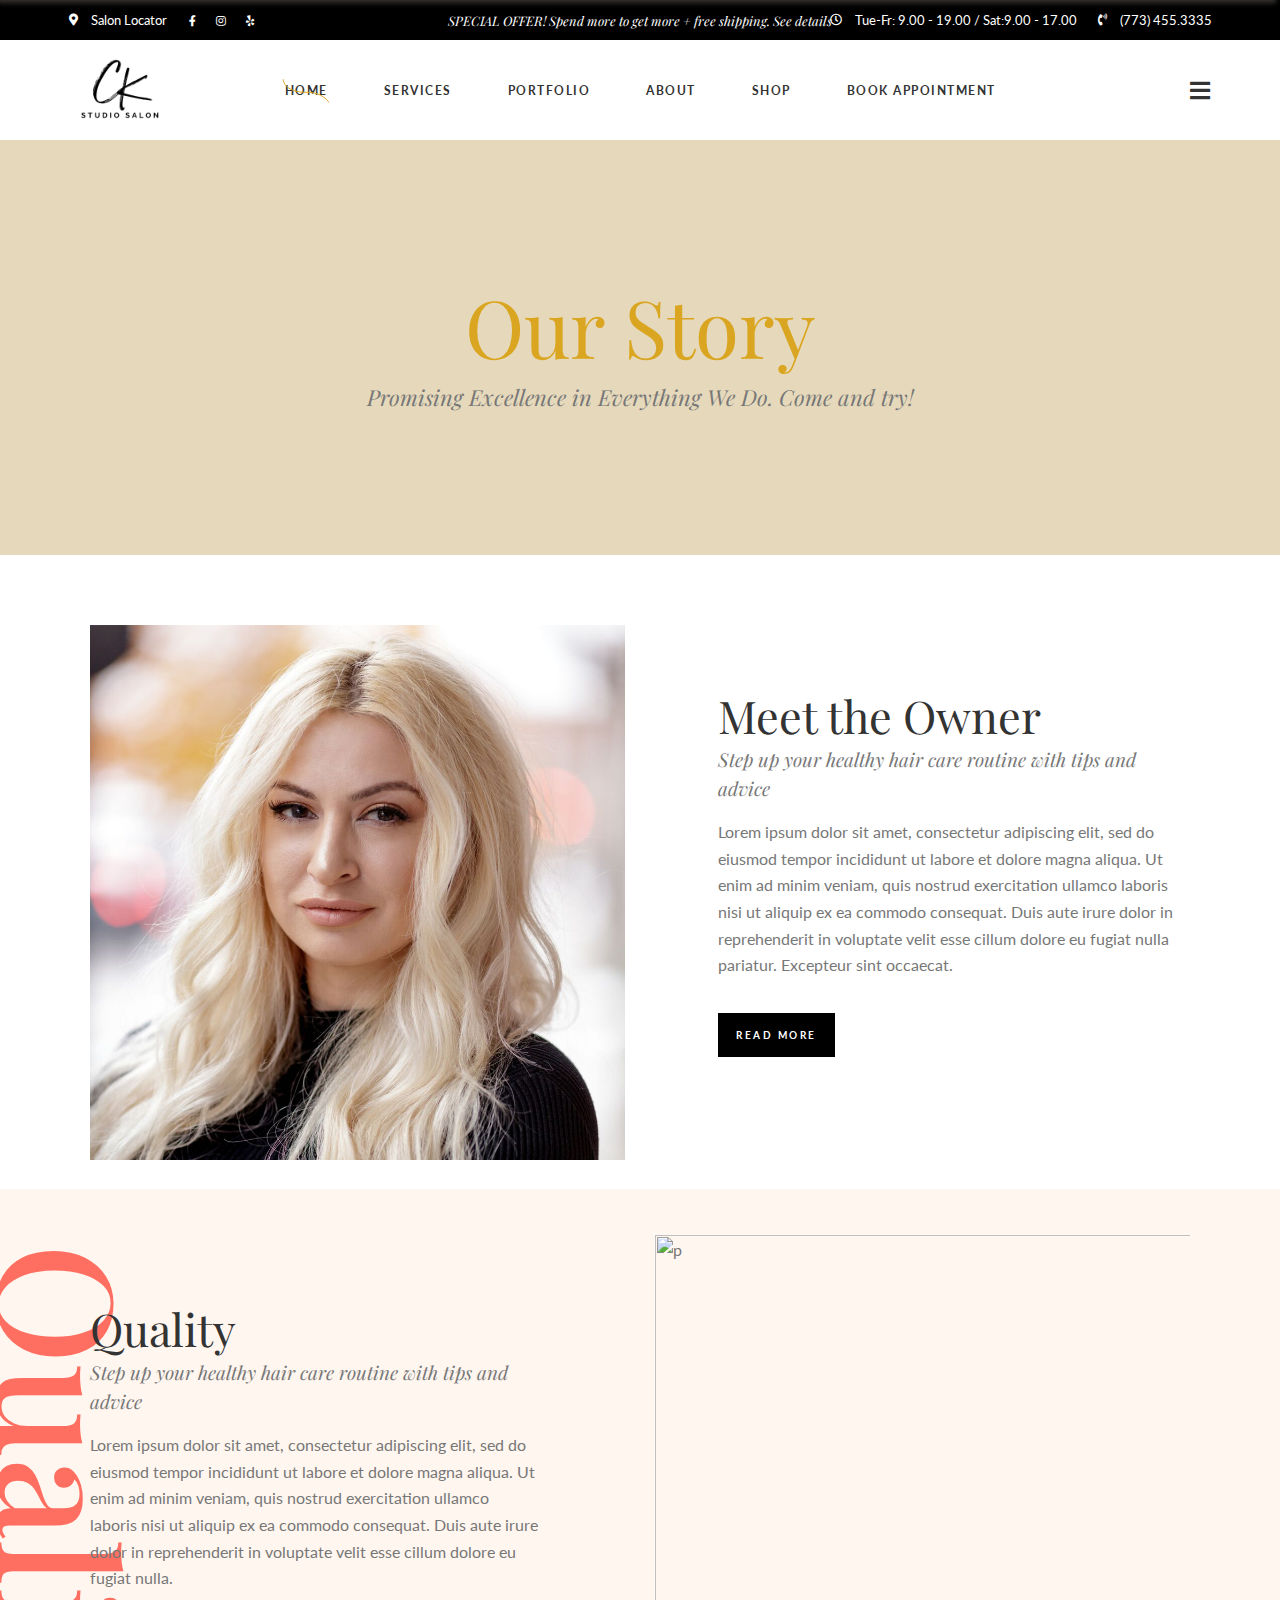
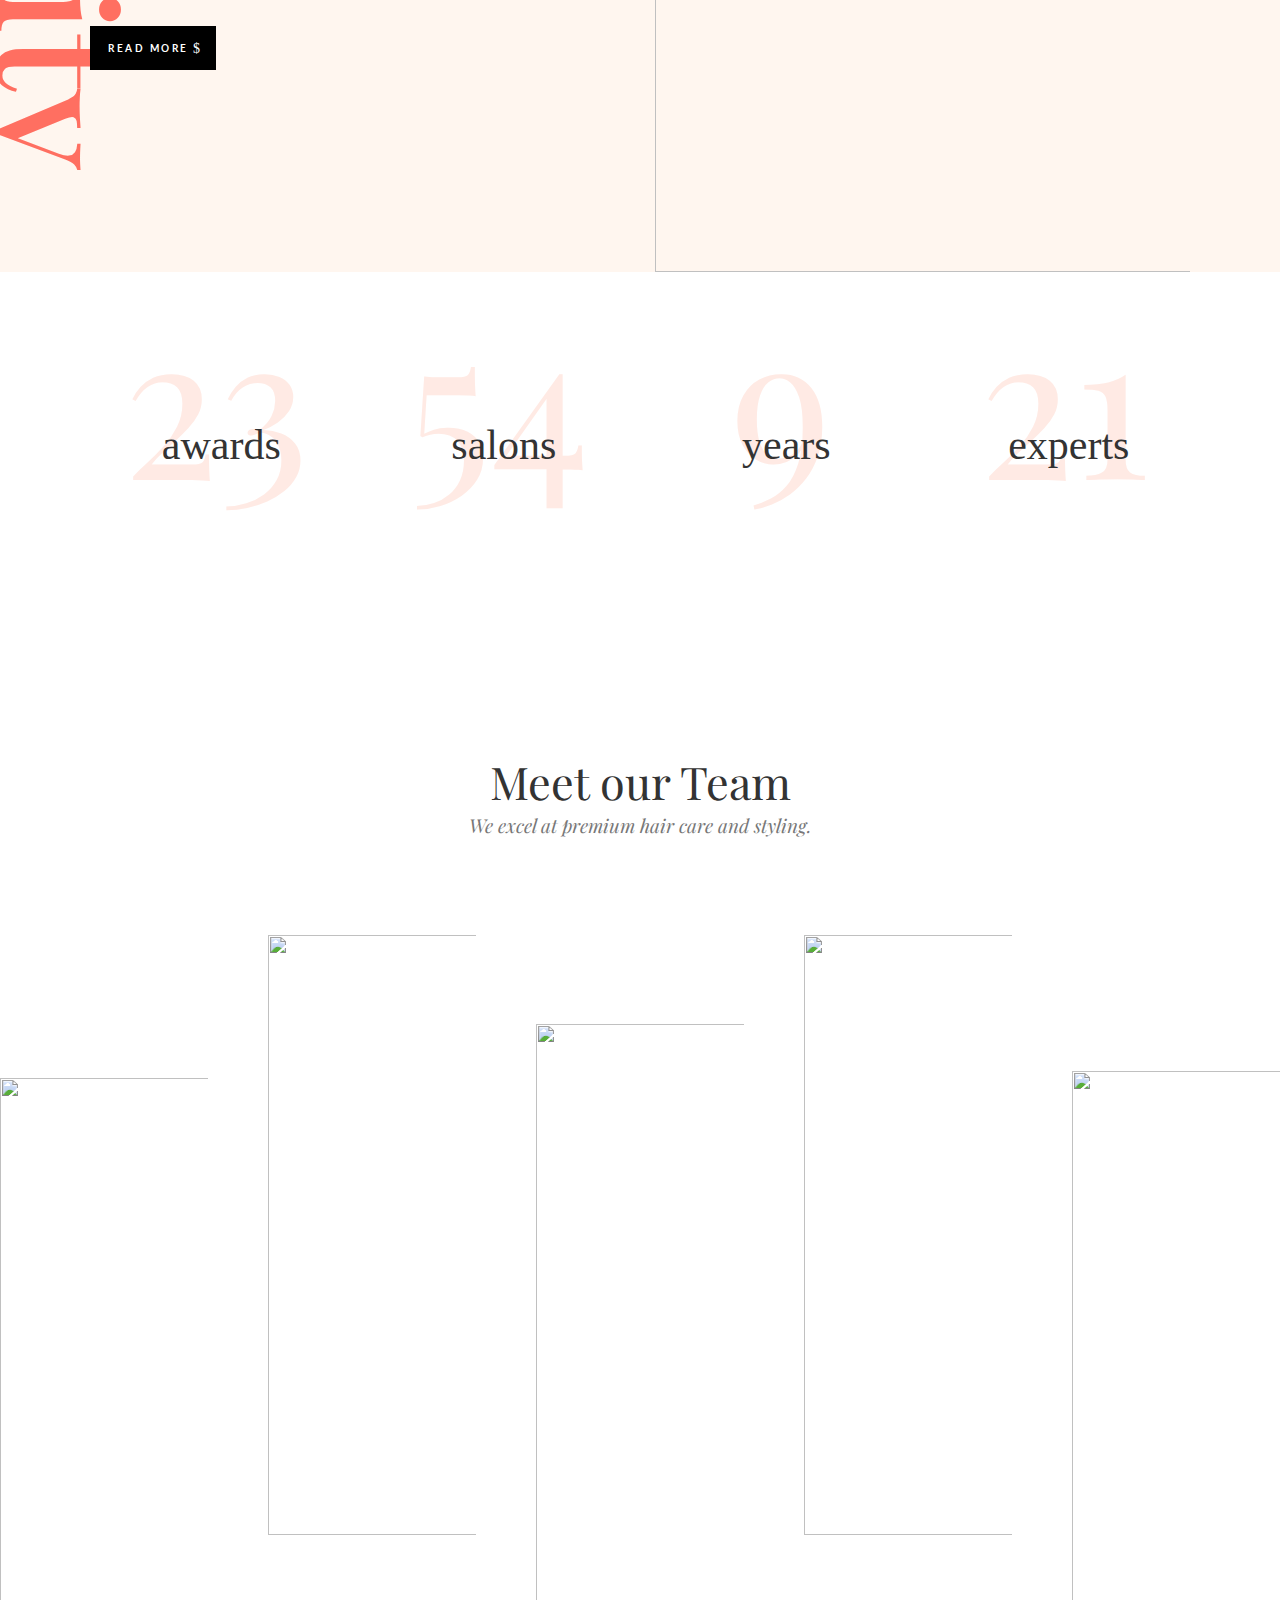
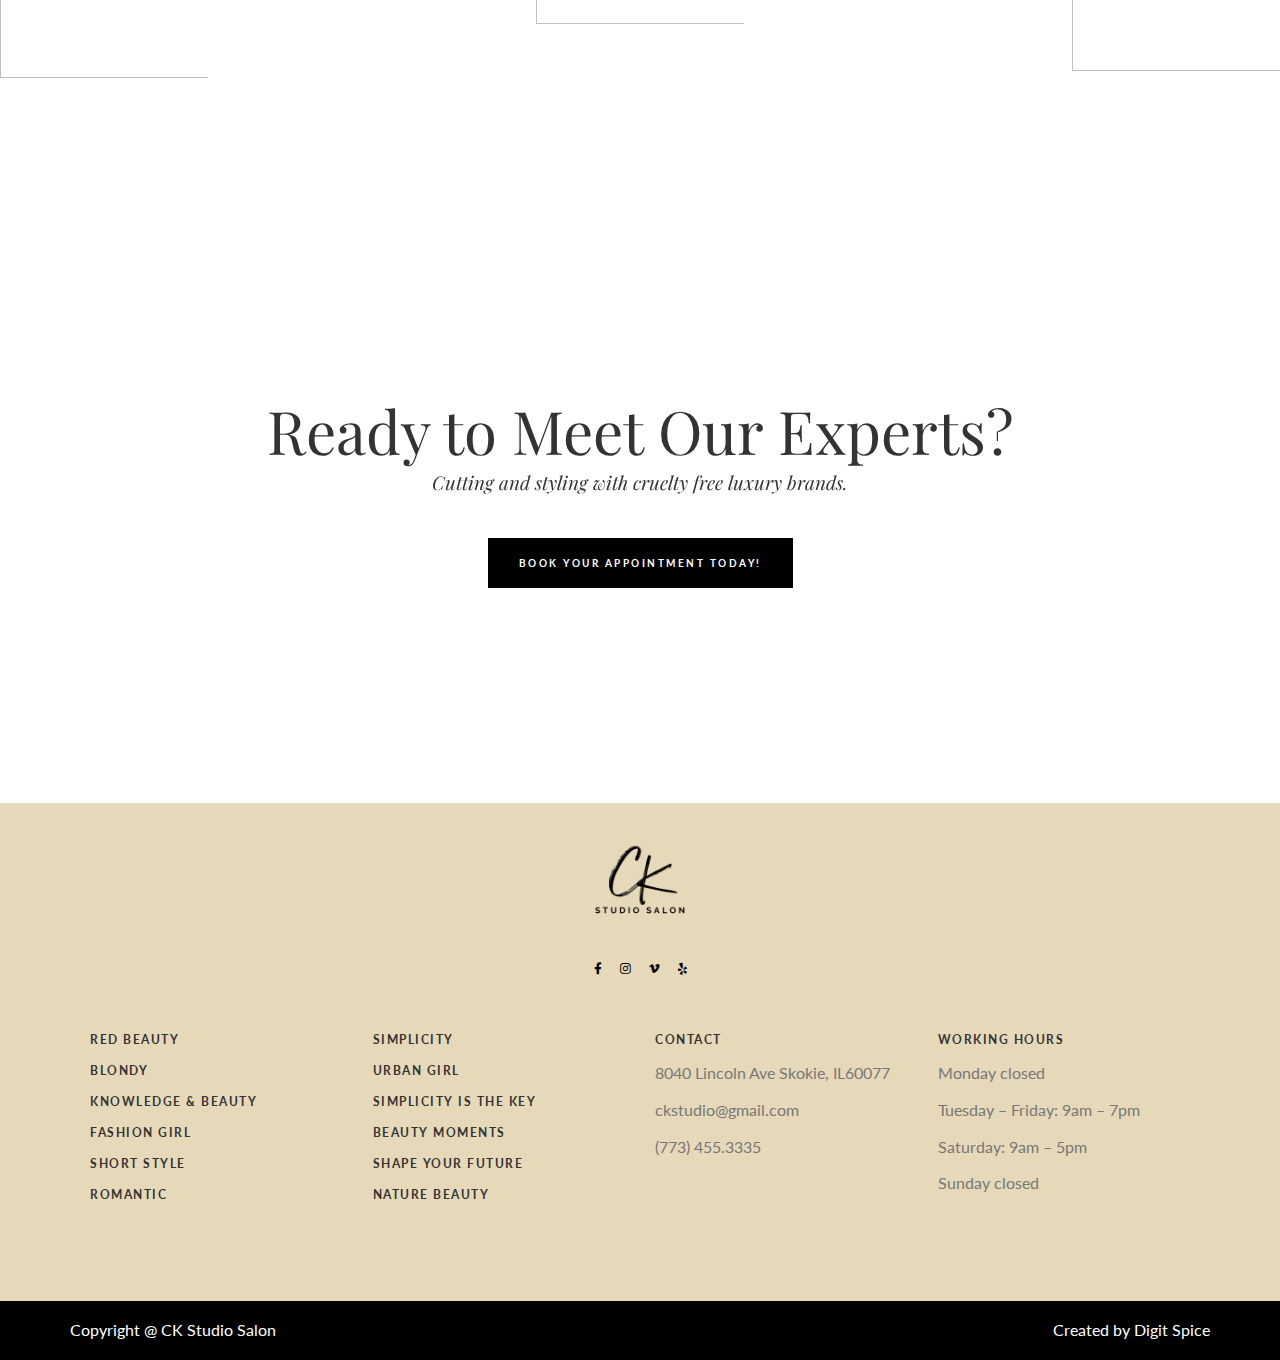
==== about.html @ 3588ad6d "Reviews added" ====
<html lang="en-US" class=" js flexbox flexboxlegacy canvas canvastext no-touch hashchange history draganddrop rgba hsla multiplebgs backgroundsize borderimage borderradius boxshadow textshadow opacity cssanimations csscolumns cssgradients cssreflections csstransforms csstransforms3d csstransitions fontface generatedcontent video audio svg inlinesvg svgclippaths js_active  vc_desktop  vc_transform  vc_transform ">
    <head>
        <meta property="og:url" content="">
        <meta property="og:type" content="article">
        <meta property="og:title" content="Hair Stylist">
        <meta property="og:description" content="Best Hair Salon in Chicago IL">
        <meta property="og:image" content="">
        <meta charset="UTF-8">
        <link rel="profile" href="https://gmpg.org/xfn/11">
        <meta name="viewport" content="width=device-width,initial-scale=1,user-scalable=yes">
        <title>CK Studio Salon</title>
        <style type="text/css" media="screen">#ui-datepicker-div.booked_custom_date_picker table.ui-datepicker-calendar tbody td a.ui-state-active,#ui-datepicker-div.booked_custom_date_picker table.ui-datepicker-calendar tbody td a.ui-state-active:hover,body #booked-profile-page input[type=submit].button-primary:hover,body .booked-list-view button.button:hover, body .booked-list-view input[type=submit].button-primary:hover,body table.booked-calendar input[type=submit].button-primary:hover,body .booked-modal input[type=submit].button-primary:hover,body table.booked-calendar th,body table.booked-calendar thead,body table.booked-calendar thead th,body table.booked-calendar .booked-appt-list .timeslot .timeslot-people button:hover,body #booked-profile-page .booked-profile-header,body #booked-profile-page .booked-tabs li.active a,body #booked-profile-page .booked-tabs li.active a:hover,body #booked-profile-page .appt-block .google-cal-button > a:hover,#ui-datepicker-div.booked_custom_date_picker .ui-datepicker-header{ background:#0073AA !important; }body #booked-profile-page input[type=submit].button-primary:hover,body table.booked-calendar input[type=submit].button-primary:hover,body .booked-list-view button.button:hover, body .booked-list-view input[type=submit].button-primary:hover,body .booked-modal input[type=submit].button-primary:hover,body table.booked-calendar th,body table.booked-calendar .booked-appt-list .timeslot .timeslot-people button:hover,body #booked-profile-page .booked-profile-header,body #booked-profile-page .appt-block .google-cal-button > a:hover{ border-color:#0073AA !important; }body table.booked-calendar tr.days,body table.booked-calendar tr.days th,body .booked-calendarSwitcher.calendar,body #booked-profile-page .booked-tabs,#ui-datepicker-div.booked_custom_date_picker table.ui-datepicker-calendar thead,#ui-datepicker-div.booked_custom_date_picker table.ui-datepicker-calendar thead th{ background:#015e8c !important; }body table.booked-calendar tr.days th,body #booked-profile-page .booked-tabs{ border-color:#015e8c !important; }#ui-datepicker-div.booked_custom_date_picker table.ui-datepicker-calendar tbody td.ui-datepicker-today a,#ui-datepicker-div.booked_custom_date_picker table.ui-datepicker-calendar tbody td.ui-datepicker-today a:hover,body #booked-profile-page input[type=submit].button-primary,body table.booked-calendar input[type=submit].button-primary,body .booked-list-view button.button, body .booked-list-view input[type=submit].button-primary,body .booked-list-view button.button, body .booked-list-view input[type=submit].button-primary,body .booked-modal input[type=submit].button-primary,body table.booked-calendar .booked-appt-list .timeslot .timeslot-people button,body #booked-profile-page .booked-profile-appt-list .appt-block.approved .status-block,body #booked-profile-page .appt-block .google-cal-button > a,body .booked-modal p.booked-title-bar,body table.booked-calendar td:hover .date span,body .booked-list-view a.booked_list_date_picker_trigger.booked-dp-active,body .booked-list-view a.booked_list_date_picker_trigger.booked-dp-active:hover,.booked-ms-modal .booked-book-appt /* Multi-Slot Booking */{ background:#56C477; }body #booked-profile-page input[type=submit].button-primary,body table.booked-calendar input[type=submit].button-primary,body .booked-list-view button.button, body .booked-list-view input[type=submit].button-primary,body .booked-list-view button.button, body .booked-list-view input[type=submit].button-primary,body .booked-modal input[type=submit].button-primary,body #booked-profile-page .appt-block .google-cal-button > a,body table.booked-calendar .booked-appt-list .timeslot .timeslot-people button,body .booked-list-view a.booked_list_date_picker_trigger.booked-dp-active,body .booked-list-view a.booked_list_date_picker_trigger.booked-dp-active:hover{ border-color:#56C477; }body .booked-modal .bm-window p i.fa,body .booked-modal .bm-window a,body .booked-appt-list .booked-public-appointment-title,body .booked-modal .bm-window p.appointment-title,.booked-ms-modal.visible:hover .booked-book-appt{ color:#56C477; }.booked-appt-list .timeslot.has-title .booked-public-appointment-title { color:inherit; }</style><style type="text/css" data-type="vc_shortcodes-custom-css">.vc_custom_1565775804447{padding-top: 108px !important;padding-bottom: 128px !important;}.vc_custom_1565776200757{padding-top: 108px !important;}.vc_custom_1565776392059{padding-top: 20px !important;padding-bottom: 56px !important;}.vc_custom_1566375035101{padding-top: 113px !important;padding-bottom: 63px !important;}.vc_custom_1566379759890{padding-top: 130px !important;padding-bottom: 54px !important;}.vc_custom_1567413744967{padding-top: 128px !important;padding-right: 0px !important;padding-bottom: 125px !important;padding-left: 0px !important;}</style>
        
      
        <link rel="dns-prefetch" href="//export.qodethemes.com">
        <link rel="dns-prefetch" href="//maps.googleapis.com">
        <link rel="dns-prefetch" href="//static.zdassets.com">
        <link rel="dns-prefetch" href="//fonts.googleapis.com">
        <link rel="dns-prefetch" href="//s.w.org">
        
        <script type="text/javascript">
                    window._wpemojiSettings = {"baseUrl":"https:\/\/s.w.org\/images\/core\/emoji\/12.0.0-1\/72x72\/","ext":".png","svgUrl":"https:\/\/s.w.org\/images\/core\/emoji\/12.0.0-1\/svg\/","svgExt":".svg","source":{"concatemoji":"https:\/\/lella.qodeinteractive.com\/wp-includes\/js\/wp-emoji-release.min.js?ver=5.2.6"}};
                    !function(a,b,c){function d(a,b){var c=String.fromCharCode;l.clearRect(0,0,k.width,k.height),l.fillText(c.apply(this,a),0,0);var d=k.toDataURL();l.clearRect(0,0,k.width,k.height),l.fillText(c.apply(this,b),0,0);var e=k.toDataURL();return d===e}function e(a){var b;if(!l||!l.fillText)return!1;switch(l.textBaseline="top",l.font="600 32px Arial",a){case"flag":return!(b=d([55356,56826,55356,56819],[55356,56826,8203,55356,56819]))&&(b=d([55356,57332,56128,56423,56128,56418,56128,56421,56128,56430,56128,56423,56128,56447],[55356,57332,8203,56128,56423,8203,56128,56418,8203,56128,56421,8203,56128,56430,8203,56128,56423,8203,56128,56447]),!b);case"emoji":return b=d([55357,56424,55356,57342,8205,55358,56605,8205,55357,56424,55356,57340],[55357,56424,55356,57342,8203,55358,56605,8203,55357,56424,55356,57340]),!b}return!1}function f(a){var c=b.createElement("script");c.src=a,c.defer=c.type="text/javascript",b.getElementsByTagName("head")[0].appendChild(c)}var g,h,i,j,k=b.createElement("canvas"),l=k.getContext&&k.getContext("2d");for(j=Array("flag","emoji"),c.supports={everything:!0,everythingExceptFlag:!0},i=0;i<j.length;i++)c.supports[j[i]]=e(j[i]),c.supports.everything=c.supports.everything&&c.supports[j[i]],"flag"!==j[i]&&(c.supports.everythingExceptFlag=c.supports.everythingExceptFlag&&c.supports[j[i]]);c.supports.everythingExceptFlag=c.supports.everythingExceptFlag&&!c.supports.flag,c.DOMReady=!1,c.readyCallback=function(){c.DOMReady=!0},c.supports.everything||(h=function(){c.readyCallback()},b.addEventListener?(b.addEventListener("DOMContentLoaded",h,!1),a.addEventListener("load",h,!1)):(a.attachEvent("onload",h),b.attachEvent("onreadystatechange",function(){"complete"===b.readyState&&c.readyCallback()})),g=c.source||{},g.concatemoji?f(g.concatemoji):g.wpemoji&&g.twemoji&&(f(g.twemoji),f(g.wpemoji)))}(window,document,window._wpemojiSettings);
                </script><script src="https://lella.qodeinteractive.com/wp-includes/js/wp-emoji-release.min.js?ver=5.2.6" type="text/javascript" defer=""></script>
        <style type="text/css">
        img.wp-smiley,
        img.emoji {
            display: inline !important;
            border: none !important;
            box-shadow: none !important;
            height: 1em !important;
            width: 1em !important;
            margin: 0 .07em !important;
            vertical-align: -0.1em !important;
            background: none !important;
            padding: 0 !important;
        }
        </style>
        <link rel="stylesheet" href="content/cache/minify/62bb8.css" media="all">
        <link rel="stylesheet" id="rabbit_css-css" href="https://export.qodethemes.com/_toolbar/assets/css/rbt-modules.css?ver=5.2.6" type="text/css" media="all">
        <link rel="stylesheet" href="content/cache/minify/edd85.css" media="all">
        <style id="rs-plugin-settings-inline-css" type="text/css">
        #rs-demo-id {}
        .lella2.tparrows {
          background: transparent 
        }
        
        .lella2.tparrows:hover {
          background: transparent
        }
          
        .lella2.tparrows:before {
          font-family:'LinearIcons-Free';
          color: #fff;
          font-size:40px;
          transition: transform .25s ease-in-out
        }
        
        .lella2.tparrows:hover:before {
          transform: translateX(0)
        }
        
        .lella2.tparrows.tp-leftarrow:before {  
          content:'\e879';
        }
        
        .lella2.tparrows.tp-leftarrow:hover:before {  
          transform: translateX(-3px)
        }
        
        .lella2.tparrows.tp-rightarrow:before {  
          content:'\e87a';
        }
        
        .lella2.tparrows.tp-rightarrow:hover:before {
          transform: translateX(3px)
        }
        .tp-bullet {
          display: inline-block;
          vertical-align: middle;
          padding: 0;
          margin: 0 6px;
          background: transparent;
          border: 0;
          border-radius: 0;
          outline: none;
          -webkit-appearance: none;
        }
        
        .tp-bullet span {
          position: relative;
          display: inline-block;
          vertical-align: middle;
          width: 14px;
          height: 14px;
          border-radius: 3em;
          background-color: transparent;
          border: 1px solid goldenrod;
          box-sizing: border-box;
        
          transition: background-color .2s ease-out, border .2s ease-out;
        }
        
        .tp-bullet span:after {
          content: '';
          display: block;
          width: 2px;
          height: 2px;
          position: absolute;
          top: 50%;
          left: 50%;
          transform: translateX(-50%) translateY(-50%);
          background-color: goldenrod;
        
          transition: background-color .2s ease-out;
        }
        
        .tp-bullet:hover,
        .tp-bullet.selected {
          background-color: transparent;
        }
        
        .tp-bullet:hover span,
        .tp-bullet.selected span {
          background-color: goldenrod;
        }
        
        
        .tp-bullet:hover span:after,
        .tp-bullet.selected span:after {
          background-color: #fff;
        }
        </style>
        <style id="woocommerce-inline-inline-css" type="text/css">
        .woocommerce form .form-row .required { visibility: visible; }
        </style>
        <link rel="stylesheet" href="content/cache/minify/c2b2b.css" media="all">
        <style id="lella-elated-woo-inline-css" type="text/css">
        .page-id-311 .eltdf-top-bar { background-color: rgba(0, 0, 0, 1);}.page-id-311 .eltdf-content .eltdf-content-inner > .eltdf-container > .eltdf-container-inner, .page-id-311 .eltdf-content .eltdf-content-inner > .eltdf-full-width > .eltdf-full-width-inner { padding: 70px 0 0 0;}.page-id-311 .eltdf-content .eltdf-content-inner > .eltdf-container > .eltdf-container-inner, .page-id-311 .eltdf-content .eltdf-content-inner > .eltdf-full-width > .eltdf-full-width-inner { padding: 70px 0 0 0;}.page-id-311 .eltdf-page-header .eltdf-menu-area { height: 100px !important;}
        </style>
        <link rel="stylesheet" href="content/cache/minify/cfd47.css" media="all">
        <link rel="stylesheet" id="lella-elated-google-fonts-css" href="https://fonts.googleapis.com/css?family=Playfair+Display%3A300%2C400%2C400i%2C700%2C700i%7CLato%3A300%2C400%2C400i%2C700%2C700i%7CPT+Sans+Narrow%3A300%2C400%2C400i%2C700%2C700i%7COpen+Sans%3A300%2C400%2C400i%2C700%2C700i&amp;subset=latin-ext&amp;ver=1.0.0" type="text/css" media="all">
        <!--[if lt IE 9]>
        <link rel='stylesheet' id='vc_lte_ie9-css'  href='https://lella.qodeinteractive.com/wp-content/plugins/js_composer/assets/css/vc_lte_ie9.min.css' type='text/css' media='screen' />
        <![endif]-->
        <link rel="stylesheet" href="content/cache/minify/e7b8b.css" media="all">
        <script src="content/cache/minify/2044c.js"></script>
        <script type="text/javascript">
        /* <![CDATA[ */
        var wc_add_to_cart_params = {"ajax_url":"\/wp-admin\/admin-ajax.php","wc_ajax_url":"\/?wc-ajax=%%endpoint%%","i18n_view_cart":"View cart","cart_url":"https:\/\/lella.qodeinteractive.com\/cart\/","is_cart":"","cart_redirect_after_add":"no"};
        /* ]]> */
        </script>
        <script src="content/cache/minify/f1253.js"></script>
        <script type="text/javascript">
        var mejsL10n = {"language":"en","strings":{"mejs.install-flash":"You are using a browser that does not have Flash player enabled or installed. Please turn on your Flash player plugin or download the latest version from https:\/\/get.adobe.com\/flashplayer\/","mejs.fullscreen-off":"Turn off Fullscreen","mejs.fullscreen-on":"Go Fullscreen","mejs.download-video":"Download Video","mejs.fullscreen":"Fullscreen","mejs.time-jump-forward":["Jump forward 1 second","Jump forward %1 seconds"],"mejs.loop":"Toggle Loop","mejs.play":"Play","mejs.pause":"Pause","mejs.close":"Close","mejs.time-slider":"Time Slider","mejs.time-help-text":"Use Left\/Right Arrow keys to advance one second, Up\/Down arrows to advance ten seconds.","mejs.time-skip-back":["Skip back 1 second","Skip back %1 seconds"],"mejs.captions-subtitles":"Captions\/Subtitles","mejs.captions-chapters":"Chapters","mejs.none":"None","mejs.mute-toggle":"Mute Toggle","mejs.volume-help-text":"Use Up\/Down Arrow keys to increase or decrease volume.","mejs.unmute":"Unmute","mejs.mute":"Mute","mejs.volume-slider":"Volume Slider","mejs.video-player":"Video Player","mejs.audio-player":"Audio Player","mejs.ad-skip":"Skip ad","mejs.ad-skip-info":["Skip in 1 second","Skip in %1 seconds"],"mejs.source-chooser":"Source Chooser","mejs.stop":"Stop","mejs.speed-rate":"Speed Rate","mejs.live-broadcast":"Live Broadcast","mejs.afrikaans":"Afrikaans","mejs.albanian":"Albanian","mejs.arabic":"Arabic","mejs.belarusian":"Belarusian","mejs.bulgarian":"Bulgarian","mejs.catalan":"Catalan","mejs.chinese":"Chinese","mejs.chinese-simplified":"Chinese (Simplified)","mejs.chinese-traditional":"Chinese (Traditional)","mejs.croatian":"Croatian","mejs.czech":"Czech","mejs.danish":"Danish","mejs.dutch":"Dutch","mejs.english":"English","mejs.estonian":"Estonian","mejs.filipino":"Filipino","mejs.finnish":"Finnish","mejs.french":"French","mejs.galician":"Galician","mejs.german":"German","mejs.greek":"Greek","mejs.haitian-creole":"Haitian Creole","mejs.hebrew":"Hebrew","mejs.hindi":"Hindi","mejs.hungarian":"Hungarian","mejs.icelandic":"Icelandic","mejs.indonesian":"Indonesian","mejs.irish":"Irish","mejs.italian":"Italian","mejs.japanese":"Japanese","mejs.korean":"Korean","mejs.latvian":"Latvian","mejs.lithuanian":"Lithuanian","mejs.macedonian":"Macedonian","mejs.malay":"Malay","mejs.maltese":"Maltese","mejs.norwegian":"Norwegian","mejs.persian":"Persian","mejs.polish":"Polish","mejs.portuguese":"Portuguese","mejs.romanian":"Romanian","mejs.russian":"Russian","mejs.serbian":"Serbian","mejs.slovak":"Slovak","mejs.slovenian":"Slovenian","mejs.spanish":"Spanish","mejs.swahili":"Swahili","mejs.swedish":"Swedish","mejs.tagalog":"Tagalog","mejs.thai":"Thai","mejs.turkish":"Turkish","mejs.ukrainian":"Ukrainian","mejs.vietnamese":"Vietnamese","mejs.welsh":"Welsh","mejs.yiddish":"Yiddish"}};
        </script>
        <script src="content/cache/minify/864c2.js"></script>
        <script type="text/javascript">
        /* <![CDATA[ */
        var _wpmejsSettings = {"pluginPath":"\/wp-includes\/js\/mediaelement\/","classPrefix":"mejs-","stretching":"responsive"};
        /* ]]> */
        </script>
        <link rel="https://api.w.org/" href="https://lella.qodeinteractive.com/wp-json/">
        
        <link rel="canonical" href="">
        <link rel="shortlink" href="">
        
        
    
        
         <noscript><style>.woocommerce-product-gallery{ opacity: 1 !important; }</style></noscript>
        <meta name="generator" content="">
        <meta name="generator" content="">
        <link rel="icon" href="" sizes="32x32">
        <link rel="icon" href="" sizes="192x192">
        <link rel="apple-touch-icon-precomposed" href="">
        <meta name="msapplication-TileImage" content="">
        <script type="text/javascript">function setREVStartSize(a){try{var b,c=document.getElementById(a.c).parentNode.offsetWidth;if(c=0===c||isNaN(c)?window.innerWidth:c,a.tabw=void 0===a.tabw?0:parseInt(a.tabw),a.thumbw=void 0===a.thumbw?0:parseInt(a.thumbw),a.tabh=void 0===a.tabh?0:parseInt(a.tabh),a.thumbh=void 0===a.thumbh?0:parseInt(a.thumbh),a.tabhide=void 0===a.tabhide?0:parseInt(a.tabhide),a.thumbhide=void 0===a.thumbhide?0:parseInt(a.thumbhide),a.mh=void 0===a.mh||""==a.mh?0:a.mh,"fullscreen"===a.layout||"fullscreen"===a.l)b=Math.max(a.mh,window.innerHeight);else{for(var d in a.gw=Array.isArray(a.gw)?a.gw:[a.gw],a.rl)(void 0===a.gw[d]||0===a.gw[d])&&(a.gw[d]=a.gw[d-1]);for(var d in a.gh=void 0===a.el||""===a.el||Array.isArray(a.el)&&0==a.el.length?a.gh:a.el,a.gh=Array.isArray(a.gh)?a.gh:[a.gh],a.rl)(void 0===a.gh[d]||0===a.gh[d])&&(a.gh[d]=a.gh[d-1]);var e,f=Array(a.rl.length),g=0;for(var d in a.tabw=a.tabhide>=c?0:a.tabw,a.thumbw=a.thumbhide>=c?0:a.thumbw,a.tabh=a.tabhide>=c?0:a.tabh,a.thumbh=a.thumbhide>=c?0:a.thumbh,a.rl)f[d]=a.rl[d]<window.innerWidth?0:a.rl[d];for(var d in e=f[0],f)e>f[d]&&0<f[d]&&(e=f[d],g=d);var h=c>a.gw[g]+a.tabw+a.thumbw?1:(c-(a.tabw+a.thumbw))/a.gw[g];b=a.gh[g]*h+(a.tabh+a.thumbh)}void 0===window.rs_init_css&&(window.rs_init_css=document.head.appendChild(document.createElement("style"))),document.getElementById(a.c).height=b,window.rs_init_css.innerHTML+="#"+a.c+"_wrapper { height: "+b+"px }"}catch(a){console.log("Failure at Presize of Slider:"+a)}};</script>
        <style type="text/css" id="wp-custom-css">
                    .eltdf-side-menu .widget:first-of-type.widget_media_image {
        margin-bottom: 0
        }
        
        .eltdf-side-menu .widget:first-of-type.widget_media_image a, .eltdf-side-menu .widget:first-of-type.widget_media_image img {
        display: inline-block
        }
        
        .error404.eltdf-header-centered .eltdf-page-header .eltdf-logo-area {
        background: #fff6ef;
        }
        
        .eltdf-side-menu .widget:first-of-type.widget_media_image {
        margin-bottom: 0
        }
        
        .eltdf-drop-down .second .inner ul li .widget a {
            width: 250px;
          float: right;
        }		</style>
        <noscript>
            
            
        <style> .wpb_animate_when_almost_visible { opacity: 1; }</style></noscript>
        <style>#rev_slider_8_1_wrapper { height: 500px }</style>
        <style type="text/css"></style>
        <style>.fluidvids {width: 100%; max-width: 100%; position: relative;}.fluidvids-item {position: absolute; top: 0px; left: 0px; width: 100%; height: 100%;}</style><style type="text/css">@media only screen and (min-width: 1400px) and (max-width: 1600px) {.eltdf-eh-item-content.eltdf-eh-custom-8345 { padding: 26.5% 0px 30% 13% !important; } }@media only screen and (min-width: 1025px) and (max-width: 1399px) {.eltdf-eh-item-content.eltdf-eh-custom-8345 { padding: 26.5% 0px 31% 5% !important; } }@media only screen and (min-width: 769px) and (max-width: 1024px) {.eltdf-eh-item-content.eltdf-eh-custom-8345 { padding: 19% 35% 11% 0% !important; } }@media only screen and (min-width: 681px) and (max-width: 768px) {.eltdf-eh-item-content.eltdf-eh-custom-8345 { padding: 24% 0px 14% 0 !important; } }@media only screen and (max-width: 680px) {.eltdf-eh-item-content.eltdf-eh-custom-8345 { padding: 37% 0px 23% 0% !important; } }</style><style type="text/css">@media only screen and (min-width: 769px) and (max-width: 1024px) {.eltdf-eh-item-content.eltdf-eh-custom-7885 { padding: 46px 0 40px !important; } }@media only screen and (min-width: 681px) and (max-width: 768px) {.eltdf-eh-item-content.eltdf-eh-custom-7885 { padding: 46px 0 40px !important; } }@media only screen and (max-width: 680px) {.eltdf-eh-item-content.eltdf-eh-custom-7885 { padding: 0px 0 60px !important; } }</style><style type="text/css">@media only screen and (min-width: 1025px) and (max-width: 1399px) {.eltdf-eh-item-content.eltdf-eh-custom-2951 { padding: 27px 0 0 0 !important; } }@media only screen and (min-width: 769px) and (max-width: 1024px) {.eltdf-eh-item-content.eltdf-eh-custom-2951 { padding: 23px 0 18px 0 !important; } }</style>
  
        <link href="includes/css/all.css" rel="stylesheet">
    
    </head>
        
        
        <body class="page-template page-template-full-width page-template-full-width-php page page-id-311 theme-lella lella-core-1.0 woocommerce-js lella-ver-1.0 eltdf-grid-1300 eltdf-wide-dropdown-menu-content-in-grid eltdf-sticky-header-on-scroll-down-up eltdf-dropdown-animate-height eltdf-header-standard eltdf-menu-area-shadow-disable eltdf-menu-area-in-grid-shadow-disable eltdf-menu-area-border-disable eltdf-menu-area-in-grid-border-disable eltdf-logo-area-border-disable eltdf-logo-area-in-grid-border-disable eltdf-side-menu-slide-from-right eltdf-woocommerce-columns-3 eltdf-woo-normal-space eltdf-woo-pl-info-below-image eltdf-woo-single-thumb-on-left-side eltdf-woo-single-has-pretty-photo eltdf-default-mobile-header eltdf-sticky-up-mobile-header eltdf-header-top-enabled wpb-js-composer js-comp-ver-6.0.5 vc_responsive eltdf-chrome" itemscope="" itemtype="https://schema.org/WebPage">
        <div class="eltdf-wrapper"><div class="eltdf-cover"></div>
        <div class="eltdf-wrapper-inner">
        <div class="eltdf-top-bar">
        <div class="eltdf-vertical-align-containers">
        <div class="eltdf-position-left"><div class="eltdf-position-left-inner">
        <a class="eltdf-icon-widget-holder" href="https://goo.gl/maps/i4n4ASynqQd7CcZb6" target="_blank" style="margin: 0 5px 0 5px">
        <!-- <span class="eltdf-icon-element icon_pin_alt" style="font-size: 14px">
        
                
        </span>  -->
       
        <i class="fas fa-map-marker-alt"></i>

        <span class="eltdf-icon-text " style="font-size: 13px">Salon Locator</span> </a>
        <div class="widget eltdf-social-icons-group-widget text-align-left"> 
        <a class="eltdf-social-icon-widget-holder eltdf-icon-has-hover" data-hover-color="goldenrod" style="color: #ffffff;;font-size: 11px;margin: 0 0px 0 17px;" href="https://www.facebook.com/QodeInteractive/" target="_blank">
            <i class="fab fa-facebook-f"></i>
    
    
    
    </a>
        <!-- <a class="eltdf-social-icon-widget-holder eltdf-icon-has-hover" data-hover-color="#ff6f61" style="color: #ffffff;;font-size: 11px;margin: 0 0px 0 17px;" href="https://twitter.com/QodeInteractive" target="_blank">
        <span class="eltdf-social-icon-widget social_twitter"></span> 
    </a> -->
        <a class="eltdf-social-icon-widget-holder eltdf-icon-has-hover" data-hover-color="goldenrod" style="color: #ffffff;;font-size: 11px;margin: 0 0px 0 17px;" href="https://www.instagram.com/qodeinteractive/" target="_blank">
        <!-- <span class="eltdf-social-icon-widget social_instagram"></span> -->
        <i class="fab fa-instagram"></i>
    </a>
        <a class="eltdf-social-icon-widget-holder eltdf-icon-has-hover" data-hover-color="goldenrod" style="color: #ffffff;;font-size: 11px;margin: 0 0px 0 17px;" href="https://www.pinterest.com/qodeinteractive/" target="_blank">
            <i class="fab fa-yelp"></i>
    
    </a>
        </div> </div>
        </div>
        <div class="eltdf-position-center"><div class="eltdf-position-center-inner">
        <div id="text-7" class="widget widget_text eltdf-top-bar-widget"> <div class="textwidget"><p><em><span style="font-family: Playfair Display; font-size: 13px; font-weight: 400; line-height: 22px; color: #ffffff;">SPECIAL OFFER! Spend more to get more + free shipping. <a href="https://lella.elated-themes.com/shop/">See details</a></span></em></p>
        </div>
        </div> </div>
        </div>
        <div class="eltdf-position-right"><div class="eltdf-position-right-inner">
        <a class="eltdf-icon-widget-holder" href="#" target="_self" style="margin: 0 11px 0 0px">
                <i class="far fa-clock"></i>
        
        
        
        <span class="eltdf-icon-text " style="font-size: 13px">Tue-Fr: 9.00 - 19.00 / Sat:9.00 - 17.00 </span> </a>
        <a class="eltdf-icon-widget-holder" href="tel:%(773) 455.3335

        " target="_self" style="margin: 0 4px 0 10px">
                <i class="fas fa-phone-volume"></i>
        
        
        <span class="eltdf-icon-text " style="font-size: 13px">(773) 455.3335

            </span> </a>
        </div>
        </div>
        </div>
        </div>
        <header class="eltdf-page-header">
        <div class="eltdf-menu-area eltdf-menu-center">
        <div class="eltdf-vertical-align-containers">
        <div class="eltdf-position-left"><div class="eltdf-position-left-inner">
        <div class="eltdf-logo-wrapper">
        <a itemprop="url" href="index.html" style="height: 100px;">
        <img itemprop="image" class="eltdf-normal-logo" src="content/images/logo.png" width="232" height="60" alt="logo">
        <img itemprop="image" class="eltdf-dark-logo" src="content/images/logo.png" width="232" height="60" alt="dark logo"> <img itemprop="image" class="eltdf-light-logo" src="https://lella.qodeinteractive.com/wp-content/uploads/2019/08/logo-main-img-3.png" width="232" height="60" alt="light logo"> </a>
        </div>
        </div>
        </div>
        <div class="eltdf-position-center"><div class="eltdf-position-center-inner">
        <nav class="eltdf-main-menu eltdf-drop-down eltdf-default-nav">
        <ul id="menu-main-menu" class="clearfix"><li id="nav-menu-item-10" class="menu-item menu-item-type-custom menu-item-object-custom current-menu-ancestor current-menu-parent menu-item-has-children eltdf-active-item has_sub narrow"><a href="" class=" current ">
            <span class="item_outer"><span class="item_text">HOME</span>
        <svg xmlns="http://www.w3.org/2000/svg" xmlns:xlink="http://www.w3.org/1999/xlink" x="0px" y="0px" width="47px" height="24px" viewBox="0 0 47 24" enable-background="new 0 0 47 24" xml:space="preserve">
        <path fill="none" stroke="currentColor" stroke-linejoin="round" stroke-miterlimit="10" d="M0.63,0.002c0,0-0.023,13.594,23.975,13.329
                                    c15.565-0.173,21.711,9.982,22.019,10.292"></path>
        </svg><i class="eltdf-menu-arrow fa fa-angle-down"></i></span></a>
   
        </li>
        <li id="nav-menu-item-11" class="menu-item menu-item-type-custom menu-item-object-custom menu-item-has-children  has_sub narrow"><a href="services.html" class=""><span class="item_outer"><span class="item_text">SERVICES</span>
        <svg xmlns="http://www.w3.org/2000/svg" xmlns:xlink="http://www.w3.org/1999/xlink" x="0px" y="0px" width="47px" height="24px" viewBox="0 0 47 24" enable-background="new 0 0 47 24" xml:space="preserve">
        <path fill="none" stroke="currentColor" stroke-linejoin="round" stroke-miterlimit="10" d="M0.63,0.002c0,0-0.023,13.594,23.975,13.329
                                    c15.565-0.173,21.711,9.982,22.019,10.292"></path>
        </svg><i class="eltdf-menu-arrow fa fa-angle-down"></i></span></a>
        <div class="second" style="height: 0px;"><div class="inner"><ul>
        <li id="nav-menu-item-1247" class="menu-item menu-item-type-post_type menu-item-object-page "><a href="https://lella.qodeinteractive.com/about-me/" class=""><span class="item_outer"><span class="item_text">Balayage</span></span></a></li>
        <li id="nav-menu-item-1269" class="menu-item menu-item-type-post_type menu-item-object-page "><a href="https://lella.qodeinteractive.com/booking/" class=""><span class="item_outer"><span class="item_text">Highlights</span></span></a></li>
        <li id="nav-menu-item-1404" class="menu-item menu-item-type-post_type menu-item-object-page "><a href="https://lella.qodeinteractive.com/contact-us/" class=""><span class="item_outer"><span class="item_text">Haircuts</span></span></a></li>
        <li id="nav-menu-item-1300" class="menu-item menu-item-type-post_type menu-item-object-page "><a href="https://lella.qodeinteractive.com/our-process/" class=""><span class="item_outer"><span class="item_text">Root Touch Up</span></span></a></li>
        <li id="nav-menu-item-1274" class="menu-item menu-item-type-post_type menu-item-object-page "><a href="https://lella.qodeinteractive.com/our-story/" class=""><span class="item_outer"><span class="item_text">Hair Extensions</span></span></a></li>

        </ul></div></div>
        </li>
        <li id="nav-menu-item-12" class="menu-item menu-item-type-custom menu-item-object-custom menu-item-has-children  has_sub narrow"><a href="portfolio.html" class=""><span class="item_outer"><span class="item_text">PORTFOLIO</span>
        <svg xmlns="http://www.w3.org/2000/svg" xmlns:xlink="http://www.w3.org/1999/xlink" x="0px" y="0px" width="47px" height="24px" viewBox="0 0 47 24" enable-background="new 0 0 47 24" xml:space="preserve">
        <path fill="none" stroke="currentColor" stroke-linejoin="round" stroke-miterlimit="10" d="M0.63,0.002c0,0-0.023,13.594,23.975,13.329
                                    c15.565-0.173,21.711,9.982,22.019,10.292"></path>
        </svg><i class="eltdf-menu-arrow fa fa-angle-down"></i></span></a>
 
        </li>
        <li id="nav-menu-item-13" class="menu-item menu-item-type-custom menu-item-object-custom menu-item-has-children  has_sub narrow"><a href="" class=""><span class="item_outer"><span class="item_text">ABOUT</span>
        <svg xmlns="http://www.w3.org/2000/svg" xmlns:xlink="http://www.w3.org/1999/xlink" x="0px" y="0px" width="47px" height="24px" viewBox="0 0 47 24" enable-background="new 0 0 47 24" xml:space="preserve">
        <path fill="none" stroke="currentColor" stroke-linejoin="round" stroke-miterlimit="10" d="M0.63,0.002c0,0-0.023,13.594,23.975,13.329
                                    c15.565-0.173,21.711,9.982,22.019,10.292"></path>
        </svg><i class="eltdf-menu-arrow fa fa-angle-down"></i></span></a>

        </li>
        <li id="nav-menu-item-14" class="menu-item menu-item-type-custom menu-item-object-custom menu-item-has-children  has_sub wide"><a href="" class=" no_link" onclick="JavaScript: return false;"><span class="item_outer"><span class="item_text">SHOP</span>
        <svg xmlns="http://www.w3.org/2000/svg" xmlns:xlink="http://www.w3.org/1999/xlink" x="0px" y="0px" width="47px" height="24px" viewBox="0 0 47 24" enable-background="new 0 0 47 24" xml:space="preserve">
        <path fill="none" stroke="currentColor" stroke-linejoin="round" stroke-miterlimit="10" d="M0.63,0.002c0,0-0.023,13.594,23.975,13.329
                                    c15.565-0.173,21.711,9.982,22.019,10.292"></path>
        </svg><i class="eltdf-menu-arrow fa fa-angle-down"></i></span></a>

        </li>
        <li id="nav-menu-item-1821" class="menu-item menu-item-type-custom menu-item-object-custom menu-item-has-children  has_sub narrow"><a href="" class=""><span class="item_outer"><span class="item_text">BOOK APPOINTMENT</span>
        <svg xmlns="http://www.w3.org/2000/svg" xmlns:xlink="http://www.w3.org/1999/xlink" x="0px" y="0px" width="47px" height="24px" viewBox="0 0 47 24" enable-background="new 0 0 47 24" xml:space="preserve">
        <path fill="none" stroke="currentColor" stroke-linejoin="round" stroke-miterlimit="10" d="M0.63,0.002c0,0-0.023,13.594,23.975,13.329
                                    c15.565-0.173,21.711,9.982,22.019,10.292"></path>
        </svg><i class="eltdf-menu-arrow fa fa-angle-down"></i></span></a>

        </li>
        </ul> </nav>
        </div>
        </div>
        <div class="eltdf-position-right"><div class="eltdf-position-right-inner">
        <!-- <div class="eltdf-search-opener eltdf-icon-has-hover eltdf-search-opener-icon-pack">
        <div class="eltdf-search-opener-holder">
        <form class="eltdf-form-holder-outer" action="https://lella.qodeinteractive.com/" method="get">
        <div class="eltdf-form-holder">
        <input type="text" placeholder="Search" name="s" class="eltdf_search_field" autocomplete="off" required="">
        <button class="eltdf-search-button" type="submit"><span aria-hidden="true" class="eltdf-icon-font-elegant icon_search "></span></button>
        </div>
        </form>
        <a class="eltdf-search-open-button" href="javascript:void(0)">
        <span class="eltdf-search-opener-wrapper">
        <span aria-hidden="true" class="eltdf-icon-font-elegant icon_search "></span> </span>
        </a>
        </div>
        </div> -->
   
        <a class="eltdf-side-menu-button-opener eltdf-icon-has-hover eltdf-side-menu-button-opener-icon-pack" href="javascript:void(0)">
        <span class="eltdf-side-menu-icon">
        <!-- <span aria-hidden="true" class="eltdf-icon-font-elegant icon_menu "></span> -->
        <i class="fas fa-bars"></i>
    
    </span>
        </a>
        </div>
        </div>
        </div>
        </div>
        <div class="eltdf-sticky-header">
        <div class="eltdf-sticky-holder eltdf-menu-center">
        <div class="eltdf-vertical-align-containers">
        <div class="eltdf-position-left"><div class="eltdf-position-left-inner">
        <div class="eltdf-logo-wrapper">
        <a itemprop="url" href="index.html" style="height: 100px;">
        <img itemprop="image" class="eltdf-normal-logo" src="content/images/logo.png" width="232" height="60" alt="logo">
        <img itemprop="image" class="eltdf-dark-logo" src="content/images/logo.png" width="232" height="60" alt="dark logo"> 
        <img itemprop="image" class="eltdf-light-logo" src="content/images/logo.png" width="232" height="60" alt="light logo"> </a>
        </div>
        </div>
        </div>
        <div class="eltdf-position-right"><div class="eltdf-position-right-inner">
        <nav class="eltdf-main-menu eltdf-drop-down eltdf-sticky-nav">
        <ul id="menu-main-menu-1" class="clearfix">
        <li id="sticky-nav-menu-item-10" class="menu-item menu-item-type-custom menu-item-object-custom current-menu-ancestor current-menu-parent menu-item-has-children eltdf-active-item has_sub narrow"><a href="index.html" class=" current "><span class="item_outer"><span class="item_text">HOME</span><span class="plus"></span>
        <svg xmlns="http://www.w3.org/2000/svg" xmlns:xlink="http://www.w3.org/1999/xlink" x="0px" y="0px" width="47px" height="24px" viewBox="0 0 47 24" enable-background="new 0 0 47 24" xml:space="preserve">
        <path fill="none" stroke="currentColor" stroke-linejoin="round" stroke-miterlimit="10" d="M0.63,0.002c0,0-0.023,13.594,23.975,13.329
                                    c15.565-0.173,21.711,9.982,22.019,10.292"></path>
        </svg><i class="eltdf-menu-arrow fa fa-angle-down"></i></span></a>
   
        </li>
        <li id="sticky-nav-menu-item-11" class="menu-item menu-item-type-custom menu-item-object-custom menu-item-has-children  has_sub narrow"><a href="services.html" class=""><span class="item_outer"><span class="item_text">SERVICES</span><span class="plus"></span>
            <svg xmlns="http://www.w3.org/2000/svg" xmlns:xlink="http://www.w3.org/1999/xlink" x="0px" y="0px" width="47px" height="24px" viewBox="0 0 47 24" enable-background="new 0 0 47 24" xml:space="preserve">
            <path fill="none" stroke="currentColor" stroke-linejoin="round" stroke-miterlimit="10" d="M0.63,0.002c0,0-0.023,13.594,23.975,13.329
                                        c15.565-0.173,21.711,9.982,22.019,10.292"></path>
            </svg><i class="eltdf-menu-arrow fa fa-angle-down"></i></span></a>
            <div class="second" style="height: 0px; visibility: hidden; opacity: 0; overflow: hidden;"><div class="inner"><ul>
            <li id="sticky-nav-menu-item-1247" class="menu-item menu-item-type-post_type menu-item-object-page "><a href="https://lella.qodeinteractive.com/about-me/" class=""><span class="item_outer"><span class="item_text">About Me</span><span class="plus"></span></span></a></li>
            <li id="sticky-nav-menu-item-1269" class="menu-item menu-item-type-post_type menu-item-object-page "><a href="https://lella.qodeinteractive.com/booking/" class=""><span class="item_outer"><span class="item_text">Booking</span><span class="plus"></span></span></a></li>
            <li id="sticky-nav-menu-item-1404" class="menu-item menu-item-type-post_type menu-item-object-page "><a href="https://lella.qodeinteractive.com/contact-us/" class=""><span class="item_outer"><span class="item_text">Contact Us</span><span class="plus"></span></span></a></li>
            <li id="sticky-nav-menu-item-1300" class="menu-item menu-item-type-post_type menu-item-object-page "><a href="https://lella.qodeinteractive.com/our-process/" class=""><span class="item_outer"><span class="item_text">Our Process</span><span class="plus"></span></span></a></li>
            <li id="sticky-nav-menu-item-1274" class="menu-item menu-item-type-post_type menu-item-object-page "><a href="https://lella.qodeinteractive.com/our-story/" class=""><span class="item_outer"><span class="item_text">Our Story</span><span class="plus"></span></span></a></li>
            <li id="sticky-nav-menu-item-1265" class="menu-item menu-item-type-post_type menu-item-object-page "><a href="https://lella.qodeinteractive.com/our-prices/" class=""><span class="item_outer"><span class="item_text">Our Prices</span><span class="plus"></span></span></a></li>
            <li id="sticky-nav-menu-item-1252" class="menu-item menu-item-type-post_type menu-item-object-page "><a href="https://lella.qodeinteractive.com/our-team/" class=""><span class="item_outer"><span class="item_text">Our Team</span><span class="plus"></span></span></a></li>
            </ul></div></div>
            </li>
        <li id="sticky-nav-menu-item-12" class="menu-item menu-item-type-custom menu-item-object-custom menu-item-has-children  has_sub narrow"><a href="portfolio.html" class=""><span class="item_outer"><span class="item_text">PORTFOLIO</span><span class="plus"></span>
        <svg xmlns="http://www.w3.org/2000/svg" xmlns:xlink="http://www.w3.org/1999/xlink" x="0px" y="0px" width="47px" height="24px" viewBox="0 0 47 24" enable-background="new 0 0 47 24" xml:space="preserve">
        <path fill="none" stroke="currentColor" stroke-linejoin="round" stroke-miterlimit="10" d="M0.63,0.002c0,0-0.023,13.594,23.975,13.329
                                    c15.565-0.173,21.711,9.982,22.019,10.292"></path>
        </svg><i class="eltdf-menu-arrow fa fa-angle-down"></i></span></a>

        </li>
        <li id="sticky-nav-menu-item-13" class="menu-item menu-item-type-custom menu-item-object-custom menu-item-has-children  has_sub narrow"><a href="" class=""><span class="item_outer"><span class="item_text">ABOUT</span><span class="plus"></span>
        <svg xmlns="http://www.w3.org/2000/svg" xmlns:xlink="http://www.w3.org/1999/xlink" x="0px" y="0px" width="47px" height="24px" viewBox="0 0 47 24" enable-background="new 0 0 47 24" xml:space="preserve">
        <path fill="none" stroke="currentColor" stroke-linejoin="round" stroke-miterlimit="10" d="M0.63,0.002c0,0-0.023,13.594,23.975,13.329
                                    c15.565-0.173,21.711,9.982,22.019,10.292"></path>
        </svg><i class="eltdf-menu-arrow fa fa-angle-down"></i></span></a>
 
        </li>
        <li id="sticky-nav-menu-item-14" class="menu-item menu-item-type-custom menu-item-object-custom menu-item-has-children  has_sub wide"><a href="" class=" no_link" onclick="JavaScript: return false;"><span class="item_outer"><span class="item_text">SHOP</span><span class="plus"></span>
        <svg xmlns="http://www.w3.org/2000/svg" xmlns:xlink="http://www.w3.org/1999/xlink" x="0px" y="0px" width="47px" height="24px" viewBox="0 0 47 24" enable-background="new 0 0 47 24" xml:space="preserve">
        <path fill="none" stroke="currentColor" stroke-linejoin="round" stroke-miterlimit="10" d="M0.63,0.002c0,0-0.023,13.594,23.975,13.329
                                    c15.565-0.173,21.711,9.982,22.019,10.292"></path>
        </svg><i class="eltdf-menu-arrow fa fa-angle-down"></i></span></a>

        </li>
        <li id="sticky-nav-menu-item-1821" class="menu-item menu-item-type-custom menu-item-object-custom menu-item-has-children  has_sub narrow"><a href="" class=""><span class="item_outer"><span class="item_text">BOOK APPOINTMENT</span><span class="plus"></span>
        <svg xmlns="http://www.w3.org/2000/svg" xmlns:xlink="http://www.w3.org/1999/xlink" x="0px" y="0px" width="47px" height="24px" viewBox="0 0 47 24" enable-background="new 0 0 47 24" xml:space="preserve">
        <path fill="none" stroke="currentColor" stroke-linejoin="round" stroke-miterlimit="10" d="M0.63,0.002c0,0-0.023,13.594,23.975,13.329
                                    c15.565-0.173,21.711,9.982,22.019,10.292"></path>
        </svg><i class="eltdf-menu-arrow fa fa-angle-down"></i></span></a>

        </li>
        </ul></nav>
        </div>
        </div>
        </div>
        </div>
        </div>
        </header>
        <header class="eltdf-mobile-header" style="margin-bottom: 0px;">
        <div class="eltdf-mobile-header-inner">
        <div class="eltdf-mobile-header-holder">
        <div class="eltdf-grid">
        <div class="eltdf-vertical-align-containers">
        <div class="eltdf-position-left"><div class="eltdf-position-left-inner">
        <div class="eltdf-mobile-logo-wrapper">
        <a itemprop="url" href="index.html" style="height: 57px">
        <img itemprop="image" src="content/images/logo.png" width="148" height="34" alt="Mobile Logo">
        </a>
        </div>
        </div>
        </div>
        <div class="eltdf-position-right"><div class="eltdf-position-right-inner">
        <div class="eltdf-mobile-menu-opener eltdf-mobile-menu-opener-svg-path">
        <a href="javascript:void(0)">
        <span class="eltdf-mobile-menu-opener-icon">
        <svg xmlns="http://www.w3.org/2000/svg" xmlns:xlink="http://www.w3.org/1999/xlink" x="0px" y="0px" width="40px" height="60px" viewBox="0 0 51 51" enable-background="new 0 0 51 51" xml:space="preserve">
        <g>
        <rect x="0.5" y="0.5" fill="transparent" width="50" height="50"></rect>
        <path d="M50,1v49H1V1H50 M51,0H0v51h51V0L51,0z"></path>
        </g>
        <g>
        <path fill="none" stroke="currentColor" stroke-miterlimit="10" d="M15.938,11.75c0,0-0.118,8.457,1.063,10.938
                c2.438,5.125,6.162,5.237,7.438,7.563c1.09,1.986,1.063,9,1.063,9"></path>
        <path fill="none" stroke="currentColor" stroke-miterlimit="10" d="M25.504,11.75c0,0-0.118,8.457,1.063,10.938
                c2.438,5.125,6.162,5.237,7.438,7.563c1.09,1.986,1.063,9,1.063,9"></path>
        </g>
        </svg> </span>
        <span class="eltdf-mobile-menu-close-icon">
        <svg xmlns="http://www.w3.org/2000/svg" xmlns:xlink="http://www.w3.org/1999/xlink" x="0px" y="0px" width="40px" height="60px" viewBox="0 0 51 51" enable-background="new 0 0 51 51" xml:space="preserve">
        <g>
        <rect x="0.5" y="0.5" fill="transparent" width="50" height="50"></rect>
        <path d="M50,1v49H1V1H50 M51,0H0v51h51V0L51,0z"></path>
        </g>
        <path fill="#ED1F24" d="M16.625,12.875"></path>
        <line fill="none" stroke="currentColor" stroke-miterlimit="10" x1="15.25" y1="35.75" x2="35.75" y2="15.25"></line>
        <line fill="none" stroke="currentColor" stroke-miterlimit="10" x1="15.25" y1="15.25" x2="35.75" y2="35.75"></line>
        </svg> </span>
        </a>
        </div>
        </div>
        </div>
        </div>
        </div>
        </div>
        <nav class="eltdf-mobile-nav" role="navigation" aria-label="Mobile Menu" style="">
        <div class="eltdf-grid">
        <ul id="menu-main-menu-2" class="">
            
            <li id="mobile-menu-item-10" class="menu-item menu-item-type-custom menu-item-object-custom current-menu-ancestor current-menu-parent menu-item-has-children eltdf-active-item has_sub"><a href="index.html" class=" current "><span>HOME</span></a>
             <span class="mobile_arrow">    <i class="fas fa-arrow-right"></i>  </span> 
          
 
        </li>
        <li id="mobile-menu-item-11" class="menu-item menu-item-type-custom menu-item-object-custom menu-item-has-children  has_sub"><a href="services.html" class=""><span>SERVICES</span></a>
            <span class="mobile_arrow">
                    <i class="fas fa-arrow-right"></i>
            
            </span>
   
        </li>
        <li id="mobile-menu-item-12" class="menu-item menu-item-type-custom menu-item-object-custom menu-item-has-children  has_sub"><a href="portfolio.html" class=""><span>PORTFOLIO</span></a>
            <span class="mobile_arrow">
                    <i class="fas fa-arrow-right"></i>
            
            </span>
    
        </li>
        <li id="mobile-menu-item-12" class="menu-item menu-item-type-custom menu-item-object-custom menu-item-has-children  has_sub"><a href="" class=""><span>ABOUT</span></a>
            <span class="mobile_arrow">
                    <i class="fas fa-arrow-right"></i>
            
            </span>
    
        </li>
        <li id="mobile-menu-item-1821" class="menu-item menu-item-type-custom menu-item-object-custom menu-item-has-children  has_sub"><a href="" class=""><span>SHOP</span></a>
            
            <span class="mobile_arrow">
                    <i class="fas fa-arrow-right"></i>
            
            </span>
      
        </li>
        <li id="mobile-menu-item-1821" class="menu-item menu-item-type-custom menu-item-object-custom menu-item-has-children  has_sub"><a href="" class=""><span>BOOK APPOINTMENT</span></a>
            
            <span class="mobile_arrow">
                    <i class="fas fa-arrow-right"></i>
            
            </span>
      
        </li>
        </ul>
      
    
    
      
        </ul> </div>
        </nav>
        </div>
        </header>









        <div class="eltdf-content">
                <div class="eltdf-content-inner">
                <div class="eltdf-title-holder eltdf-centered-type eltdf-title-va-header-bottom eltdf-has-bg-image" style="height: 415px;background-image:url(https://lella.qodeinteractive.com/wp-content/uploads/2019/08/title-area-img-3.jpg);" data-height="415">
                <div class="eltdf-title-image">
                <img itemprop="image" src="https://lella.qodeinteractive.com/wp-content/uploads/2019/08/title-area-img-3.jpg" alt="m">
                </div>
                <div class="eltdf-title-wrapper" style="height: 415px">
                <div class="eltdf-title-inner">
                <div class="eltdf-grid">
                <h1 class="eltdf-page-title entry-title" style="color: goldenrod">Our Story</h1>
                <h5 class="eltdf-page-subtitle" style="color: #777777">Promising Excellence in Everything We Do. Come and try!</h5>
                </div>
                </div>
                </div>
                </div>
                <div class="eltdf-full-width">
                <div class="eltdf-full-width-inner">
                <div class="eltdf-grid-row">
                <div class="eltdf-page-content-holder eltdf-grid-col-12">
                <div class="eltdf-row-grid-section-wrapper "><div class="eltdf-row-grid-section"><div class="vc_row wpb_row vc_row-fluid vc_custom_1565794082911"><div class="wpb_column vc_column_container vc_col-sm-12 vc_col-lg-6"><div class="vc_column-inner"><div class="wpb_wrapper"><div class="eltdf-elements-holder   eltdf-one-column  eltdf-responsive-mode-768 "><div class="eltdf-eh-item    " data-item-class="eltdf-eh-custom-2820" data-769-1024="0px 0 40px" data-681-768="46px 0 40px" data-680="0px 0 60px">
                <div class="eltdf-eh-item-inner">
                <div class="eltdf-eh-item-content eltdf-eh-custom-2820" style="padding: 0px 0 0">
                <div class="eltdf-single-image-holder   ">
                <div class="eltdf-si-inner">
                <img width="637" height="454" src="content/images/cristina.jpg" class="attachment-full size-full" alt="y" srcset="content/images/cristina.jpg 637w, content/images/cristina.jpg 300w, content/images/cristina.jpg 600w" sizes="(max-width: 637px) 100vw, 637px"> </div>
                </div> </div>
                </div>
                </div></div></div></div></div><div class="wpb_column vc_column_container vc_col-sm-12 vc_col-lg-6"><div class="vc_column-inner"><div class="wpb_wrapper"><div class="eltdf-elements-holder   eltdf-one-column  eltdf-responsive-mode-768 "><div class="eltdf-eh-item    " data-item-class="eltdf-eh-custom-7125" data-1025-1366="27px 0px 88px 6%" data-769-1024="37px 96px 44px 0" data-681-768="18px 63px 44px 0" data-680="41px 28px 46px 0">
                <div class="eltdf-eh-item-inner">
                <div class="eltdf-eh-item-content eltdf-eh-custom-7125" style="padding: 63px 0px 132px 63px">
                <div class="eltdf-section-title-holder  ">
                <div class="eltdf-st-inner">
                <h3 class="eltdf-st-title">
                Meet the Owner </h3>
                <span class="eltdf-st-subtitle" style="margin-top: 2px">
                Step up your healthy hair care routine with tips and advice </span>
                </div>
                </div><div class="vc_empty_space" style="height: 6px"><span class="vc_empty_space_inner"></span></div>
                <div class="wpb_text_column wpb_content_element ">
                <div class="wpb_wrapper">
                <p>Lorem ipsum dolor sit amet, consectetur adipiscing elit, sed do eiusmod tempor incididunt ut labore et dolore magna aliqua. Ut enim ad minim veniam, quis nostrud exercitation ullamco laboris nisi ut aliquip ex ea commodo consequat. Duis aute irure dolor in reprehenderit in voluptate velit esse cillum dolore eu fugiat nulla pariatur. Excepteur sint occaecat.</p>
                </div>
                </div>
                <div class="vc_empty_space" style="height: 34px"><span class="vc_empty_space_inner"></span></div><a itemprop="url" href="https://lella.qodeinteractive.com/about-me/" target="_self" class="eltdf-btn eltdf-btn-medium eltdf-btn-solid eltdf-btn-icon">
                <span class="eltdf-btn-text">Read More</span>
             
            
            </a> </div>
                </div>
                </div></div></div></div></div></div></div></div><div class="eltdf-row-grid-section-wrapper  eltdf-row-has-bg-text" style="background-color:#fff6ef;background-image: url(https://lella.qodeinteractive.com/wp-content/uploads/2019/08/home1-bg-img-1.jpg)"><div class="eltdf-row-grid-section" style="z-index: 10;"><div class="vc_row wpb_row vc_row-fluid vc_custom_1566485689530"><div class="wpb_column vc_column_container vc_col-sm-12 vc_col-lg-6"><div class="vc_column-inner"><div class="wpb_wrapper"><div class="eltdf-elements-holder   eltdf-one-column  eltdf-responsive-mode-768 "><div class="eltdf-eh-item    " data-item-class="eltdf-eh-custom-4730" data-1367-1440="112px 0px 132px 13%" data-1025-1366="74px 55px 132px 0" data-769-1024="29px 96px 53px 0" data-681-768="18px 63px 44px 0" data-680="41px 28px 90px 0">
                <div class="eltdf-eh-item-inner">
                <div class="eltdf-eh-item-content eltdf-eh-custom-4730" style="padding: 112px 87px 132px 0">
                <div class="eltdf-section-title-holder  ">
                <div class="eltdf-st-inner">
                <h3 class="eltdf-st-title">
                Quality </h3>
                <span class="eltdf-st-subtitle" style="margin-top: 2px">
                Step up your healthy hair care routine with tips and advice </span>
                </div>
                </div><div class="vc_empty_space" style="height: 6px"><span class="vc_empty_space_inner"></span></div>
                <div class="wpb_text_column wpb_content_element ">
                <div class="wpb_wrapper">
                <p>Lorem ipsum dolor sit amet, consectetur adipiscing elit, sed do eiusmod tempor incididunt ut labore et dolore magna aliqua. Ut enim ad minim veniam, quis nostrud exercitation ullamco laboris nisi ut aliquip ex ea commodo consequat. Duis aute irure dolor in reprehenderit in voluptate velit esse cillum dolore eu fugiat nulla.</p>
                </div>
                </div>
                <div class="vc_empty_space" style="height: 34px"><span class="vc_empty_space_inner"></span></div><a itemprop="url" href="https://lella.qodeinteractive.com/contact-us/" target="_self" class="eltdf-btn eltdf-btn-medium eltdf-btn-solid eltdf-btn-icon">
                <span class="eltdf-btn-text">Read More</span>
                <span aria-hidden="true" class="eltdf-icon-font-elegant arrow_right "></span></a> </div>
                </div>
                </div></div></div></div></div><div class="wpb_column vc_column_container vc_col-sm-12 vc_col-lg-6"><div class="vc_column-inner"><div class="wpb_wrapper"><div class="eltdf-elements-holder   eltdf-one-column  eltdf-responsive-mode-768 "><div class="eltdf-eh-item    " data-item-class="eltdf-eh-custom-1895" data-769-1024="46px 0 49px" data-681-768="46px 0 40px" data-680="0px 0 60px">
                <div class="eltdf-eh-item-inner">
                <div class="eltdf-eh-item-content eltdf-eh-custom-1895" style="padding: 46px 0 0">
                <div class="eltdf-single-image-holder   ">
                <div class="eltdf-si-inner">
                <img width="637" height="454" src="https://lella.qodeinteractive.com/wp-content/uploads/2019/08/home1-img-4.jpg" class="attachment-full size-full" alt="p" srcset="https://lella.qodeinteractive.com/wp-content/uploads/2019/08/home1-img-4.jpg 637w, https://lella.qodeinteractive.com/wp-content/uploads/2019/08/home1-img-4-300x214.jpg 300w, https://lella.qodeinteractive.com/wp-content/uploads/2019/08/home1-img-4-600x428.jpg 600w" sizes="(max-width: 637px) 100vw, 637px"> </div>
                </div> </div>
                </div>
                </div></div></div></div></div></div></div><div class="eltdf-row-bg-text-holder" style="font-size: 160px;"><div class="eltdf-row-bg-text-wrapper eltdf-row-bg-text-animation eltdf-row-bg-text-align-left appeared" style="visibility: visible;"><div class="eltdf-row-bg-text-wrapper-inner" style="color:#ff6f61;margin-top:3%" data-font-size-1440="160px"><div class="eltdf-row-bg-text"><span class="eltdf-char-mask"><span class="eltdf-show">Q</span></span><span class="eltdf-char-mask"><span class="eltdf-show">u</span></span><span class="eltdf-char-mask"><span class="eltdf-show">a</span></span><span class="eltdf-char-mask"><span class="eltdf-show">l</span></span><span class="eltdf-char-mask"><span class="eltdf-show">i</span></span><span class="eltdf-char-mask"><span class="eltdf-show">t</span></span><span class="eltdf-char-mask"><span class="eltdf-show">y</span></span></div></div></div></div></div><div class="eltdf-row-grid-section-wrapper "><div class="eltdf-row-grid-section"><div class="vc_row wpb_row vc_row-fluid vc_custom_1565878225974"><div class="wpb_column vc_column_container vc_col-sm-6 vc_col-lg-3 vc_col-md-6 vc_col-xs-12"><div class="vc_column-inner"><div class="wpb_wrapper"><div class="eltdf-counter-holder " style="opacity: 1;">
                <div class="eltdf-counter-inner">
                <span class="eltdf-counter eltdf-zero-counter" style="font-size: 200px;color: #ffeae4">23</span>
                <span class="eltdf-counter-title" style="color: #333333">
                awards </span>
                </div>
                </div><div class="vc_empty_space" style="height: 32px"><span class="vc_empty_space_inner"></span></div></div></div></div><div class="wpb_column vc_column_container vc_col-sm-6 vc_col-lg-3 vc_col-md-6 vc_col-xs-12"><div class="vc_column-inner"><div class="wpb_wrapper"><div class="eltdf-counter-holder " style="opacity: 1;">
                <div class="eltdf-counter-inner">
                <span class="eltdf-counter eltdf-zero-counter" style="font-size: 200px;color: #ffeae4">54</span>
                <span class="eltdf-counter-title" style="color: #333333">
                salons </span>
                </div>
                </div><div class="vc_empty_space" style="height: 32px"><span class="vc_empty_space_inner"></span></div></div></div></div><div class="wpb_column vc_column_container vc_col-sm-6 vc_col-lg-3 vc_col-md-6 vc_col-xs-12"><div class="vc_column-inner"><div class="wpb_wrapper"><div class="eltdf-counter-holder " style="opacity: 1;">
                <div class="eltdf-counter-inner">
                <span class="eltdf-counter eltdf-zero-counter" style="font-size: 200px;color: #ffeae4">9</span>
                <span class="eltdf-counter-title" style="color: #333333">
                years </span>
                </div>
                </div><div class="vc_empty_space" style="height: 32px"><span class="vc_empty_space_inner"></span></div></div></div></div><div class="wpb_column vc_column_container vc_col-sm-6 vc_col-lg-3 vc_col-md-6 vc_col-xs-12"><div class="vc_column-inner"><div class="wpb_wrapper"><div class="eltdf-counter-holder " style="opacity: 1;">
                <div class="eltdf-counter-inner">
                <span class="eltdf-counter eltdf-zero-counter" style="font-size: 200px;color: #ffeae4">21</span>
                <span class="eltdf-counter-title" style="color: #333333">
                experts </span>
                </div>
                </div><div class="vc_empty_space" style="height: 32px"><span class="vc_empty_space_inner"></span></div></div></div></div></div></div></div>
                




       
                <div class="eltdf-full-width">
                        <div class="eltdf-full-width-inner">




                            
                        <div class="eltdf-grid-row">
                        <div class="eltdf-page-content-holder eltdf-grid-col-12">
                        <div class="eltdf-full-width-section-wrapper ">
                            
                            
                            <div class="vc_row wpb_row vc_row-fluid vc_custom_1566548519029 vc_column-gap-30 eltdf-content-aligment-center">
                                    <div class="eltdf-row-grid-section-wrapper eltdf-content-aligment-center" style="padding-bottom:80px"><div class="eltdf-row-grid-section"><div class="vc_row wpb_row vc_row-fluid vc_custom_1567091192114"><div class="wpb_column vc_column_container vc_col-sm-12"><div class="vc_column-inner"><div class="wpb_wrapper"><div class="eltdf-section-title-holder  " style="text-align: center">
                                            <div class="eltdf-st-inner">
                                            <h3 class="eltdf-st-title">
                                            Meet our Team </h3>
                                            <span class="eltdf-st-subtitle" style="margin-top: 2px;">
                                            We excel at premium hair care and styling. </span>
                                            </div>
                                            </div></div></div></div></div></div></div>
                            <div class="wpb_column vc_column_container vc_col-sm-6 vc_col-lg-1/5 vc_col-md-4 vc_col-xs-12"><div class="vc_column-inner"><div class="wpb_wrapper"><div class="eltdf-team-holder eltdf-team-info-on-image" style="top: 143px">
                        <div class="eltdf-team-inner">
                        <div class="eltdf-team-image">
                        <img width="600" height="860" src="https://lella.qodeinteractive.com/wp-content/uploads/2019/08/home1-team-img-1-2.jpg" class="attachment-full size-full" alt="h" srcset="https://lella.qodeinteractive.com/wp-content/uploads/2019/08/home1-team-img-1-2.jpg 600w, https://lella.qodeinteractive.com/wp-content/uploads/2019/08/home1-team-img-1-2-209x300.jpg 209w" sizes="(max-width: 600px) 100vw, 600px"> <div class="eltdf-team-social-wrapper">
                        <div class="eltdf-team-social-outer">
                        <div class="eltdf-team-social-inner">
                        <h6 class="eltdf-team-name">Sonya Fergunson</h6>
                        <div class="eltdf-team-social-holder">
                        <span class="eltdf-team-icon"> <span class="eltdf-icon-shortcode eltdf-normal   ">
                        <a class="" href="https://www.facebook.com/QodeInteractive/" target="_blank">
                        <span aria-hidden="true" class="eltdf-icon-font-elegant social_facebook eltdf-icon-element"></span> </a>
                        </span>
                        </span>
                        <span class="eltdf-team-icon"> <span class="eltdf-icon-shortcode eltdf-normal   ">
                        <a class="" href="https://twitter.com/QodeInteractive" target="_blank">
                        <span aria-hidden="true" class="eltdf-icon-font-elegant social_twitter eltdf-icon-element"></span> </a>
                        </span>
                        </span>
                        <span class="eltdf-team-icon"> <span class="eltdf-icon-shortcode eltdf-normal   ">
                        <a class="" href="https://www.instagram.com/qodeinteractive/" target="_blank">
                        <span aria-hidden="true" class="eltdf-icon-font-elegant social_instagram eltdf-icon-element"></span> </a>
                        </span>
                        </span>
                        <span class="eltdf-team-icon"> <span class="eltdf-icon-shortcode eltdf-normal   ">
                        <a class="" href="https://www.pinterest.com/qodeinteractive/" target="_blank">
                        <span aria-hidden="true" class="eltdf-icon-font-elegant social_pinterest eltdf-icon-element"></span> </a>
                        </span>
                        </span>
                        </div>
                        </div>
                        </div>
                        </div>
                        </div>
                        </div>
                        </div><div class="vc_empty_space" style="height: 30px"><span class="vc_empty_space_inner"></span></div></div></div></div><div class="wpb_column vc_column_container vc_col-sm-6 vc_col-lg-1/5 vc_col-md-4 vc_col-xs-12"><div class="vc_column-inner"><div class="wpb_wrapper"><div class="eltdf-team-holder eltdf-team-info-on-image">
                        <div class="eltdf-team-inner">
                        <div class="eltdf-team-image">
                        <img width="600" height="860" src="https://lella.qodeinteractive.com/wp-content/uploads/2019/08/home1-team-img-2-2.jpg" class="attachment-full size-full" alt="g" srcset="https://lella.qodeinteractive.com/wp-content/uploads/2019/08/home1-team-img-2-2.jpg 600w, https://lella.qodeinteractive.com/wp-content/uploads/2019/08/home1-team-img-2-2-209x300.jpg 209w" sizes="(max-width: 600px) 100vw, 600px"> <div class="eltdf-team-social-wrapper">
                        <div class="eltdf-team-social-outer">
                        <div class="eltdf-team-social-inner">
                        <h6 class="eltdf-team-name">Theresa Jones</h6>
                        <div class="eltdf-team-social-holder">
                        <span class="eltdf-team-icon"> <span class="eltdf-icon-shortcode eltdf-normal   ">
                        <a class="" href="https://www.facebook.com/QodeInteractive/" target="_blank">
                        <span aria-hidden="true" class="eltdf-icon-font-elegant social_facebook eltdf-icon-element"></span> </a>
                        </span>
                        </span>
                        <span class="eltdf-team-icon"> <span class="eltdf-icon-shortcode eltdf-normal   ">
                        <a class="" href="https://twitter.com/QodeInteractive" target="_blank">
                        <span aria-hidden="true" class="eltdf-icon-font-elegant social_twitter eltdf-icon-element"></span> </a>
                        </span>
                        </span>
                        <span class="eltdf-team-icon"> <span class="eltdf-icon-shortcode eltdf-normal   ">
                        <a class="" href="https://www.instagram.com/qodeinteractive/" target="_blank">
                        <span aria-hidden="true" class="eltdf-icon-font-elegant social_instagram eltdf-icon-element"></span> </a>
                        </span>
                        </span>
                        <span class="eltdf-team-icon"> <span class="eltdf-icon-shortcode eltdf-normal   ">
                        <a class="" href="https://www.pinterest.com/qodeinteractive/" target="_blank">
                        <span aria-hidden="true" class="eltdf-icon-font-elegant social_pinterest eltdf-icon-element"></span> </a>
                        </span>
                        </span>
                        </div>
                        </div>
                        </div>
                        </div>
                        </div>
                        </div>
                        </div><div class="vc_empty_space" style="height: 30px"><span class="vc_empty_space_inner"></span></div></div></div></div><div class="wpb_column vc_column_container vc_col-sm-6 vc_col-lg-1/5 vc_col-md-4 vc_col-xs-12"><div class="vc_column-inner"><div class="wpb_wrapper"><div class="eltdf-team-holder eltdf-team-info-on-image" style="top: 89px">
                        <div class="eltdf-team-inner">
                        <div class="eltdf-team-image">
                        <img width="600" height="860" src="https://lella.qodeinteractive.com/wp-content/uploads/2019/08/home1-team-img-3-2.jpg" class="attachment-full size-full" alt="f" srcset="https://lella.qodeinteractive.com/wp-content/uploads/2019/08/home1-team-img-3-2.jpg 600w, https://lella.qodeinteractive.com/wp-content/uploads/2019/08/home1-team-img-3-2-209x300.jpg 209w" sizes="(max-width: 600px) 100vw, 600px"> <div class="eltdf-team-social-wrapper">
                        <div class="eltdf-team-social-outer">
                        <div class="eltdf-team-social-inner">
                        <h6 class="eltdf-team-name">Brenda Foster</h6>
                        <div class="eltdf-team-social-holder">
                        <span class="eltdf-team-icon"> <span class="eltdf-icon-shortcode eltdf-normal   ">
                        <a class="" href="https://www.facebook.com/QodeInteractive/" target="_blank">
                        <span aria-hidden="true" class="eltdf-icon-font-elegant social_facebook eltdf-icon-element"></span> </a>
                        </span>
                        </span>
                        <span class="eltdf-team-icon"> <span class="eltdf-icon-shortcode eltdf-normal   ">
                        <a class="" href="https://twitter.com/QodeInteractive" target="_blank">
                        <span aria-hidden="true" class="eltdf-icon-font-elegant social_twitter eltdf-icon-element"></span> </a>
                        </span>
                        </span>
                        <span class="eltdf-team-icon"> <span class="eltdf-icon-shortcode eltdf-normal   ">
                        <a class="" href="https://www.instagram.com/qodeinteractive/" target="_blank">
                        <span aria-hidden="true" class="eltdf-icon-font-elegant social_instagram eltdf-icon-element"></span> </a>
                        </span>
                        </span>
                        <span class="eltdf-team-icon"> <span class="eltdf-icon-shortcode eltdf-normal   ">
                        <a class="" href="https://www.pinterest.com/qodeinteractive/" target="_blank">
                        <span aria-hidden="true" class="eltdf-icon-font-elegant social_pinterest eltdf-icon-element"></span> </a>
                        </span>
                        </span>
                        </div>
                        </div>
                        </div>
                        </div>
                        </div>
                        </div>
                        </div><div class="vc_empty_space" style="height: 30px"><span class="vc_empty_space_inner"></span></div></div></div></div><div class="wpb_column vc_column_container vc_col-sm-6 vc_col-lg-1/5 vc_col-md-4 vc_col-xs-12"><div class="vc_column-inner"><div class="wpb_wrapper"><div class="eltdf-team-holder eltdf-team-info-on-image">
                        <div class="eltdf-team-inner">
                        <div class="eltdf-team-image">
                        <img width="600" height="860" src="https://lella.qodeinteractive.com/wp-content/uploads/2019/08/home1-team-img-4-2.jpg" class="attachment-full size-full" alt="d" srcset="https://lella.qodeinteractive.com/wp-content/uploads/2019/08/home1-team-img-4-2.jpg 600w, https://lella.qodeinteractive.com/wp-content/uploads/2019/08/home1-team-img-4-2-209x300.jpg 209w" sizes="(max-width: 600px) 100vw, 600px"> <div class="eltdf-team-social-wrapper">
                        <div class="eltdf-team-social-outer">
                        <div class="eltdf-team-social-inner">
                        <h6 class="eltdf-team-name">Sarah Bach</h6>
                        <div class="eltdf-team-social-holder">
                        <span class="eltdf-team-icon"> <span class="eltdf-icon-shortcode eltdf-normal   ">
                        <a class="" href="https://www.facebook.com/QodeInteractive/" target="_blank">
                        <span aria-hidden="true" class="eltdf-icon-font-elegant social_facebook eltdf-icon-element"></span> </a>
                        </span>
                        </span>
                        <span class="eltdf-team-icon"> <span class="eltdf-icon-shortcode eltdf-normal   ">
                        <a class="" href="https://twitter.com/QodeInteractive" target="_blank">
                        <span aria-hidden="true" class="eltdf-icon-font-elegant social_twitter eltdf-icon-element"></span> </a>
                        </span>
                        </span>
                        <span class="eltdf-team-icon"> <span class="eltdf-icon-shortcode eltdf-normal   ">
                        <a class="" href="https://www.instagram.com/qodeinteractive/" target="_blank">
                        <span aria-hidden="true" class="eltdf-icon-font-elegant social_instagram eltdf-icon-element"></span> </a>
                        </span>
                        </span>
                        <span class="eltdf-team-icon"> <span class="eltdf-icon-shortcode eltdf-normal   ">
                        <a class="" href="https://www.pinterest.com/qodeinteractive/" target="_blank">
                        <span aria-hidden="true" class="eltdf-icon-font-elegant social_pinterest eltdf-icon-element"></span> </a>
                        </span>
                        </span>
                        </div>
                        </div>
                        </div>
                        </div>
                        </div>
                        </div>
                        </div><div class="vc_empty_space" style="height: 30px"><span class="vc_empty_space_inner"></span></div></div></div></div><div class="wpb_column vc_column_container vc_col-sm-6 vc_col-lg-1/5 vc_col-md-4 vc_col-xs-12"><div class="vc_column-inner"><div class="wpb_wrapper"><div class="eltdf-team-holder eltdf-team-info-on-image" style="top: 136px">
                        <div class="eltdf-team-inner">
                        <div class="eltdf-team-image">
                        <img width="600" height="860" src="https://lella.qodeinteractive.com/wp-content/uploads/2019/08/home1-team-img-5-2.jpg" class="attachment-full size-full" alt="d" srcset="https://lella.qodeinteractive.com/wp-content/uploads/2019/08/home1-team-img-5-2.jpg 600w, https://lella.qodeinteractive.com/wp-content/uploads/2019/08/home1-team-img-5-2-209x300.jpg 209w" sizes="(max-width: 600px) 100vw, 600px"> <div class="eltdf-team-social-wrapper">
                        <div class="eltdf-team-social-outer">
                        <div class="eltdf-team-social-inner">
                        <h6 class="eltdf-team-name">David Wilks</h6>
                        <div class="eltdf-team-social-holder">
                        <span class="eltdf-team-icon"> <span class="eltdf-icon-shortcode eltdf-normal   ">
                        <a class="" href="https://www.facebook.com/QodeInteractive/" target="_blank">
                        <span aria-hidden="true" class="eltdf-icon-font-elegant social_facebook eltdf-icon-element"></span> </a>
                        </span>
                        </span>
                        <span class="eltdf-team-icon"> <span class="eltdf-icon-shortcode eltdf-normal   ">
                        <a class="" href="https://twitter.com/QodeInteractive" target="_blank">
                        <span aria-hidden="true" class="eltdf-icon-font-elegant social_twitter eltdf-icon-element"></span> </a>
                        </span>
                        </span>
                        <span class="eltdf-team-icon"> <span class="eltdf-icon-shortcode eltdf-normal   ">
                        <a class="" href="https://www.instagram.com/qodeinteractive/" target="_blank">
                        <span aria-hidden="true" class="eltdf-icon-font-elegant social_instagram eltdf-icon-element"></span> </a>
                        </span>
                        </span>
                        <span class="eltdf-team-icon"> <span class="eltdf-icon-shortcode eltdf-normal   ">
                        <a class="" href="https://www.pinterest.com/qodeinteractive/" target="_blank">
                        <span aria-hidden="true" class="eltdf-icon-font-elegant social_pinterest eltdf-icon-element"></span> </a>
                        </span>
                        </span>
                        </div>
                        </div>
                        </div>
                        </div>
                        </div>
                        </div>
                        </div><div class="vc_empty_space" style="height: 30px"><span class="vc_empty_space_inner"></span></div></div></div></div></div></div><div class="eltdf-full-width-section-wrapper "><div data-parallax-bg-image="https://lella.qodeinteractive.com/wp-content/uploads/2019/08/our-team-bckgnd-img.jpg" data-parallax-bg-speed="1" class="vc_row wpb_row vc_row-fluid eltdf-parallax-row-holder eltdf-content-aligment-center" style="background-image: url(&quot;https://lella.qodeinteractive.com/wp-content/uploads/2019/08/our-team-bckgnd-img.jpg&quot;); background-position: 50% 272px;"><div class="wpb_column vc_column_container vc_col-sm-12"><div class="vc_column-inner"><div class="wpb_wrapper"><div class="eltdf-elements-holder   eltdf-one-column  eltdf-responsive-mode-768 "><div class="eltdf-eh-item    " data-item-class="eltdf-eh-custom-3876" data-1367-1440="150px 0">
                        <div class="eltdf-eh-item-inner">
                        <div class="eltdf-eh-item-content eltdf-eh-custom-3876" style="padding: 215px 0">
                        <div class="eltdf-section-title-holder  ">
                        <div class="eltdf-st-inner">
                        <h2 class="eltdf-st-title">
                        Ready to Meet Our Experts? </h2>
                        <span class="eltdf-st-subtitle" style="color: #333333;margin-top: 3px">
                        Cutting and styling with cruelty free luxury brands. </span>
                        </div>
                        </div><div class="vc_empty_space" style="height: 41px"><span class="vc_empty_space_inner"></span></div>
                        <a itemprop="url" href="" target="_self" class="eltdf-btn eltdf-btn-large eltdf-btn-solid eltdf-btn-icon">
                        <span class="eltdf-btn-text">Book Your Appointment Today!</span>
                      
                    
                    
                    </a> </div>
                        </div>
                        </div></div></div></div></div></div></div>
                    

                        </div>
                        </div>
                        </div>
                        </div>
                   
                
                
                
                
      
                        
                
                
  
        





        <div class="eltdf-content-bottom" style="background-color: #e6d9ba;">
                <div class="eltdf-content-bottom-inner eltdf-grid">
                <div class="widget widget_media_image">
                <a href="index.html"><img width="116" height="27" src="content/images/logo.png" class="image wp-image-305  attachment-full size-full" alt="z" style="max-width: 100%; height: auto;"></a></div>
                
                <div class="widget eltdf-social-icons-group-widget text-align-center">
                 <a class="eltdf-social-icon-widget-holder eltdf-icon-has-hover" data-hover-color="goldenrod" style="color: #000000;;font-size: 12px;margin: 24px 7px 0;" href="https://www.facebook.com/QodeInteractive/" target="_blank">
                    <i class="fab fa-facebook-f"></i>
            
            
            </a>
                <!-- <a class="eltdf-social-icon-widget-holder eltdf-icon-has-hover" data-hover-color="#ff6f61" style="color: #000000;;font-size: 12px;margin: 24px 7px 0;" href="https://twitter.com/QodeInteractive" target="_blank">
                <span class="eltdf-social-icon-widget social_twitter"></span> </a> -->
                <a class="eltdf-social-icon-widget-holder eltdf-icon-has-hover" data-hover-color="goldenrod" style="color: #000000;;font-size: 12px;margin: 24px 7px 0;" href="https://www.instagram.com/qodeinteractive/" target="_blank">
                    <i class="fab fa-instagram"></i>
            
            
            </a>
                <a class="eltdf-social-icon-widget-holder eltdf-icon-has-hover" data-hover-color="goldenrod" style="color: #000000;;font-size: 12px;margin: 24px 7px 0;" href="https://vimeo.com/" target="_blank">
                    <i class="fab fa-vimeo-v"></i>
            
            </a>
                <!-- <a class="eltdf-social-icon-widget-holder eltdf-icon-has-hover" data-hover-color="#ff6f61" style="color: #000000;;font-size: 12px;margin: 24px 7px 0;" href="https://www.linkedin.com/company/qode-themes/" target="_blank">
                <span class="eltdf-social-icon-widget social_linkedin"></span> </a> -->
                <a class="eltdf-social-icon-widget-holder eltdf-icon-has-hover" data-hover-color="goldenrod" style="color: #000000;;font-size: 12px;margin: 24px 7px 0;" href="https://www.pinterest.com/qodeinteractive/" target="_blank">
                    <i class="fab fa-yelp"></i>
            
            
            </a>
                </div> </div>
                </div>
            
            
            
            
            </div> 
                </div>
        
        
        
        
        
        
        
        
        
        
        
        
        






     










        <footer class="eltdf-page-footer ">
        <div class="eltdf-footer-top-holder" style="    background-color: #e6d9ba;">
        <div class="eltdf-footer-top-inner eltdf-grid">
        <div class="eltdf-grid-row eltdf-footer-top-alignment-left">
        <div class="eltdf-column-content eltdf-grid-col-3">
        <div id="nav_menu-2" class="widget eltdf-footer-column-1 widget_nav_menu"><div class="menu-footer-clmn-1-container"><ul id="menu-footer-clmn-1" class="menu"><li id="menu-item-2076" class="menu-item menu-item-type-post_type menu-item-object-portfolio-item menu-item-2076"><a href="https://lella.qodeinteractive.com/portfolio-item/red-beauty/">Red Beauty</a></li>
        <li id="menu-item-2077" class="menu-item menu-item-type-post_type menu-item-object-portfolio-item menu-item-2077"><a href="https://lella.qodeinteractive.com/portfolio-item/blondy/">Blondy</a></li>
        <li id="menu-item-2078" class="menu-item menu-item-type-post_type menu-item-object-portfolio-item menu-item-2078"><a href="https://lella.qodeinteractive.com/portfolio-item/knowledge-beauty/">Knowledge &amp; Beauty</a></li>
        <li id="menu-item-2079" class="menu-item menu-item-type-post_type menu-item-object-portfolio-item menu-item-2079"><a href="https://lella.qodeinteractive.com/portfolio-item/fashion-girl/">Fashion Girl</a></li>
        <li id="menu-item-2080" class="menu-item menu-item-type-post_type menu-item-object-portfolio-item menu-item-2080"><a href="https://lella.qodeinteractive.com/portfolio-item/short-style/">Short Style</a></li>
        <li id="menu-item-2081" class="menu-item menu-item-type-post_type menu-item-object-portfolio-item menu-item-2081"><a href="https://lella.qodeinteractive.com/portfolio-item/romantic/">Romantic</a></li>
        </ul></div></div> </div>
        <div class="eltdf-column-content eltdf-grid-col-3">
        <div id="nav_menu-3" class="widget eltdf-footer-column-2 widget_nav_menu"><div class="menu-footer-clmn-2-container"><ul id="menu-footer-clmn-2" class="menu"><li id="menu-item-2082" class="menu-item menu-item-type-post_type menu-item-object-portfolio-item menu-item-2082"><a href="https://lella.qodeinteractive.com/portfolio-item/simplicity/">Simplicity</a></li>
        <li id="menu-item-2083" class="menu-item menu-item-type-post_type menu-item-object-portfolio-item menu-item-2083"><a href="https://lella.qodeinteractive.com/portfolio-item/urban-girl/">Urban Girl</a></li>
        <li id="menu-item-2084" class="menu-item menu-item-type-post_type menu-item-object-portfolio-item menu-item-2084"><a href="https://lella.qodeinteractive.com/portfolio-item/simplicity-is-the-key/">Simplicity is the Key</a></li>
        <li id="menu-item-2085" class="menu-item menu-item-type-post_type menu-item-object-portfolio-item menu-item-2085"><a href="https://lella.qodeinteractive.com/portfolio-item/beauty-moments/">Beauty Moments</a></li>
        <li id="menu-item-2086" class="menu-item menu-item-type-post_type menu-item-object-portfolio-item menu-item-2086"><a href="https://lella.qodeinteractive.com/portfolio-item/shape-your-future/">Shape Your Future</a></li>
        <li id="menu-item-2087" class="menu-item menu-item-type-post_type menu-item-object-portfolio-item menu-item-2087"><a href="https://lella.qodeinteractive.com/portfolio-item/nature-beauty/">Nature Beauty</a></li>
        </ul></div></div> </div>
        <div class="eltdf-column-content eltdf-grid-col-3">
        <div id="text-2" class="widget eltdf-footer-column-3 widget_text"><div class="eltdf-widget-title-holder"><h5 class="eltdf-widget-title">CONTACT</h5></div> <div class="textwidget"><p>
            
            
        <a href="https://www.google.com/maps/place/1110+Eastern+Pkwy,+Brooklyn,+NY+11213,+USA/@40.668373,-73.933785,17z/data=!3m1!4b1!4m5!3m4!1s0x89c25c80a2022b3f:0x3df13af34231c23!8m2!3d40.668369!4d-73.9315963" target="_blank" rel="noopener noreferrer">8040 Lincoln Ave
            Skokie, IL60077</a></p>
        <p><a href="mailto:ckstudio@gmail.com">ckstudio@gmail.com</a></p>
        <p><a href="tel:(773) 455.3335">(773) 455.3335</a></p>
      
        </div>
        </div> </div>
        <div class="eltdf-column-content eltdf-grid-col-3">
        <div id="text-3" class="widget eltdf-footer-column-4 widget_text"><div class="eltdf-widget-title-holder"><h5 class="eltdf-widget-title">WORKING HOURS</h5></div>
         <div class="textwidget"><p>Monday closed</p>
        <p>Tuesday – Friday: 9am – 7pm</p>
        <p>Saturday: 9am – 5pm</p>
        <p>Sunday closed</p>
        </div>
        </div> </div>
        </div>
        </div>
        </div><div class="eltdf-footer-bottom-holder">
        <div class="eltdf-footer-bottom-inner eltdf-full-width">
        <div class="eltdf-grid-row ">
        <div class="eltdf-grid-col-6">
        <div id="text-4" class="widget eltdf-footer-bottom-column-1 widget_text"> <div class="textwidget"><p><a href="">Copyright @ CK Studio Salon</a></p>
        </div>
        </div> </div>
        <div class="eltdf-grid-col-6">
        <div id="text-5" class="widget eltdf-footer-bottom-column-2 widget_text"> <div class="textwidget"><p><a href="" target="_blank" rel="noopener noreferrer">Created by Digit Spice</a></p>
        </div>
        </div> </div>
        </div>
        </div>
        </div> </footer>
        </div> 
        </div> 
        <section class="eltdf-side-menu ps ps--active-y">
        <a class="eltdf-close-side-menu eltdf-close-side-menu-icon-pack" href="#">
        <span aria-hidden="true" class="eltdf-icon-font-elegant icon_close "></span> </a>
        <div id="media_image-2" class="widget eltdf-sidearea widget_media_image">
            
            
            <a href="index.html"><img width="116" height="27" src="content/images/logo.png" class="image wp-image-305  attachment-full size-full" alt="z" style="max-width: 100%; height: auto;"></a></div>
            <div class="widget eltdf-separator-widget">
            <div class="eltdf-separator-holder clearfix  eltdf-separator-center eltdf-separator-normal">
        <div class="eltdf-separator" style="border-style: solid;margin-top: -100px"></div>
        </div>
        </div><div class="widget eltdf-social-icons-group-widget text-align-left"> <a class="eltdf-social-icon-widget-holder eltdf-icon-has-hover" data-hover-color="goldenrod" style="color: #000000;;font-size: 12px;margin: 5px 16px 0 0;" href="https://www.facebook.com/QodeInteractive/" target="_blank">
            <i class="fab fa-facebook-f"></i>
    
    </a>
        <!-- <a class="eltdf-social-icon-widget-holder eltdf-icon-has-hover" data-hover-color="#ff6f61" style="color: #000000;;font-size: 12px;margin: 5px 16px 0 0;" href="https://twitter.com/QodeInteractive" target="_blank">
        <span class="eltdf-social-icon-widget social_twitter"></span>
     </a> -->
        <a class="eltdf-social-icon-widget-holder eltdf-icon-has-hover" data-hover-color="goldenrod" style="color: #000000;;font-size: 12px;margin: 5px 16px 0 0;" href="https://www.instagram.com/qodeinteractive/" target="_blank">
            <i class="fab fa-instagram"></i>
    
    
    </a>
        <a class="eltdf-social-icon-widget-holder eltdf-icon-has-hover" data-hover-color="goldenrod" style="color: #000000;;font-size: 12px;margin: 5px 16px 0 0;" href="https://www.linkedin.com/company/qode-themes/" target="_blank">
            <i class="fab fa-vimeo-v"></i>
    
    </a>
        <a class="eltdf-social-icon-widget-holder eltdf-icon-has-hover" data-hover-color="goldenrod" style="color: #000000;;font-size: 12px;margin: 5px 16px 0 0;" href="https://www.pinterest.com/qodeinteractive/" target="_blank">
      
            <i class="fab fa-yelp"></i>
    </a>
        </div><div class="widget eltdf-separator-widget"><div class="eltdf-separator-holder clearfix  eltdf-separator-center eltdf-separator-normal">
        <div class="eltdf-separator" style="border-style: solid;margin-bottom: 15px"></div>
        </div>
        </div><div id="text-6" class="widget eltdf-sidearea widget_text"><div class="eltdf-widget-title-holder"><h5 class="eltdf-widget-title">Contact</h5></div> <div class="textwidget"><p>
            <a href="https://www.google.com/maps/place/1110+Eastern+Pkwy,+Brooklyn,+NY+11213,+USA/@40.668373,-73.933785,17z/data=!3m1!4b1!4m5!3m4!1s0x89c25c80a2022b3f:0x3df13af34231c23!8m2!3d40.668369!4d-73.9315963" target="_blank" rel="noopener noreferrer">8040 Lincoln Ave
                Skokie, IL60077</a></p>
        <p><a href="mailto:ckstudio@gmail.com">ckstudio@gmail.com</a></p>
        <p><a href="tel:(773) 455.3335">(773) 455.3335</a></p>
       
        </div>
        </div><div id="eltdf_instagram_widget-5" class="widget eltdf-sidearea widget_eltdf_instagram_widget"><div class="eltdf-widget-title-holder"><h5 class="eltdf-widget-title">Instagram</h5></div> <ul class="eltdf-instagram-feed clearfix eltdf-col-3 eltdf-instagram-gallery eltdf-tiny-space">
        <li>
        <a href="https://www.instagram.com/p/B1Y8f3Rhf8q/" target="_blank">
        <div class="eltdf-il-item-data">
        </div>
        <img class="standard_resolution" src="https://scontent.cdninstagram.com/v/t51.2885-15/e35/67657336_173262220387054_1914751647869032184_n.jpg?_nc_ht=scontent.cdninstagram.com&amp;_nc_ohc=xMQ9N4OwfM4AX_CsHoU&amp;oh=40d929040583d52c063499f4452f4cad&amp;oe=5F017478" alt="#haircolor #hairstyle" width="640" height="640"> </a>
        </li>
        <li>
        <a href="https://www.instagram.com/p/B1Y8eFVhzWd/" target="_blank">
        <div class="eltdf-il-item-data">
        </div>
        <img class="standard_resolution" src="https://scontent.cdninstagram.com/v/t51.2885-15/e35/66472909_659377131218860_7499005810542355861_n.jpg?_nc_ht=scontent.cdninstagram.com&amp;_nc_ohc=z1UwxLU_UW0AX_ngdAN&amp;oh=c94355705673377b8826a0d980700b32&amp;oe=5F024326" alt="#haircolor #hairstyle" width="640" height="640"> </a>
        </li>
        <li>
        <a href="https://www.instagram.com/p/B1Y8cdghARE/" target="_blank">
        <div class="eltdf-il-item-data">
        </div>
        <img class="standard_resolution" src="https://scontent.cdninstagram.com/v/t51.2885-15/e35/67402797_150608759377806_11211094756564694_n.jpg?_nc_ht=scontent.cdninstagram.com&amp;_nc_ohc=iLRhx8iRb8gAX_iiBqj&amp;oh=0167d5650dccca71d4b52d44b59bcad6&amp;oe=5F02245E" alt="#balayage #hairstyle" width="640" height="640"> </a>
        </li>
        <li>
        <a href="https://www.instagram.com/p/B1Y8a9qhKWX/" target="_blank">
        <div class="eltdf-il-item-data">
        </div>
        <img class="standard_resolution" src="https://scontent.cdninstagram.com/v/t51.2885-15/e35/67233598_2289746068005251_1187364949350811118_n.jpg?_nc_ht=scontent.cdninstagram.com&amp;_nc_ohc=KXpAtIi1djgAX-cZWEa&amp;oh=c79a96700ee93a609f97b0c2fe2b7efa&amp;oe=5F0072F9" alt="#hairstyle #hairdresser" width="640" height="640"> </a>
        </li>
        <li>
        <a href="https://www.instagram.com/p/B1Y8ZhbhlvW/" target="_blank">
        <div class="eltdf-il-item-data">
        </div>
        <img class="standard_resolution" src="https://scontent.cdninstagram.com/v/t51.2885-15/e35/66706743_130377798232118_1896801334418251849_n.jpg?_nc_ht=scontent.cdninstagram.com&amp;_nc_ohc=RtaYwzu7_loAX_daHYO&amp;oh=51c8d464288fbdb23c2fe128049a8e96&amp;oe=5F0221F2" alt="#balayage #hairstyle" width="640" height="640"> </a>
        </li>
        <li>
        <a href="https://www.instagram.com/p/B1Y8X6tBATv/" target="_blank">
        <div class="eltdf-il-item-data">
        </div>
        <img class="standard_resolution" src="https://scontent.cdninstagram.com/v/t51.2885-15/e35/68984756_299074177604394_4369298911461964918_n.jpg?_nc_ht=scontent.cdninstagram.com&amp;_nc_ohc=cEAHXkhttOQAX-NhJUw&amp;oh=4d64274825bb6d0d8c4ca4fc554b98c1&amp;oe=5F02E9E9" alt="#hairstyle #haircolor #hairdresser" width="640" height="640"> </a>
        </li>
        <li>
        <a href="https://www.instagram.com/p/B1Y8VrjBeyR/" target="_blank">
        <div class="eltdf-il-item-data">
        </div>
        <img class="standard_resolution" src="https://scontent.cdninstagram.com/v/t51.2885-15/e35/67410111_945144155838544_7748207709079816674_n.jpg?_nc_ht=scontent.cdninstagram.com&amp;_nc_ohc=ep_RVcMfsS8AX9mFy5s&amp;oh=f2a8bcccff7c492044682151a656b64e&amp;oe=5F0185E0" alt="#haircut" width="640" height="640"> </a>
        </li>
        <li>
        <a href="https://www.instagram.com/p/B1Y8SkPh2VQ/" target="_blank">
        <div class="eltdf-il-item-data">
        </div>
        <img class="standard_resolution" src="https://scontent.cdninstagram.com/v/t51.2885-15/e35/67064879_124610078857098_3791865258517317992_n.jpg?_nc_ht=scontent.cdninstagram.com&amp;_nc_ohc=PimUuzDFDQ0AX_wxw58&amp;oh=b7d0128aaf0e659761a11cfd01763997&amp;oe=5F01DA08" alt="#hairstyle #haircolorist" width="640" height="640"> </a>
        </li>
        <li>
        <a href="https://www.instagram.com/p/B1Y8BerhZJp/" target="_blank">
        <div class="eltdf-il-item-data">
        </div>
        <img class="standard_resolution" src="https://scontent.cdninstagram.com/v/t51.2885-15/e35/69279475_380746019306807_7612139182504492453_n.jpg?_nc_ht=scontent.cdninstagram.com&amp;_nc_ohc=DVwwMY6MsNkAX981p0J&amp;oh=845167b2b6f110cb3f2ebd13586616a1&amp;oe=5F0078A5" alt="#haircolor #hairstyle" width="640" height="640"> </a>
        </li>
        </ul>
        </div><div class="ps__rail-x" style="left: 0px; bottom: -220px;"><div class="ps__thumb-x" tabindex="0" style="left: 0px; width: 0px;"></div></div><div class="ps__rail-y" style="top: 220px; height: 414px; right: 0px;"><div class="ps__thumb-y" tabindex="0" style="top: 100px; height: 188px;"></div></div></section><div class="rbt-toolbar" data-theme="Lella" data-featured="" data-button-position="30%" data-button-horizontal="right" data-button-alt="no">
    
        
        </div>
        
     
        <link href="https://fonts.googleapis.com/css?family=Playfair+Display:400%2Citalic%7CRoboto:400" rel="stylesheet" property="stylesheet" type="text/css" media="all">
        <script type="text/javascript">
                var c = document.body.className;
                c = c.replace(/woocommerce-no-js/, 'woocommerce-js');
                document.body.className = c;
            </script>
        <script type="text/javascript">
                if(typeof revslider_showDoubleJqueryError === "undefined") {
                    function revslider_showDoubleJqueryError(sliderID) {
                        var err = "<div class='rs_error_message_box'>";
                        err += "<div class='rs_error_message_oops'>Oops...</div>";
                        err += "<div class='rs_error_message_content'>";
                        err += "You have some jquery.js library include that comes after the Slider Revolution files js inclusion.<br>";
                        err += "To fix this, you can:<br>&nbsp;&nbsp;&nbsp; 1. Set 'Module General Options' ->  'jQuery & OutPut Filters' -> 'Put JS to Body' to on";
                        err += "<br>&nbsp;&nbsp;&nbsp; 2. Find the double jQuery.js inclusion and remove it";
                        err += "</div>";
                    err += "</div>";
                        jQuery(sliderID).show().html(err);
                    }
                }		</script>
        <script type="text/javascript">
                    var wc_product_block_data = JSON.parse( decodeURIComponent( '%7B%22min_columns%22%3A1%2C%22max_columns%22%3A6%2C%22default_columns%22%3A3%2C%22min_rows%22%3A1%2C%22max_rows%22%3A6%2C%22default_rows%22%3A1%2C%22thumbnail_size%22%3A300%2C%22placeholderImgSrc%22%3A%22https%3A%5C%2F%5C%2Flella.qodeinteractive.com%5C%2Fwp-content%5C%2Fuploads%5C%2Fwoocommerce-placeholder-500x667.png%22%2C%22min_height%22%3A500%2C%22default_height%22%3A500%2C%22isLargeCatalog%22%3Afalse%2C%22limitTags%22%3Afalse%2C%22hasTags%22%3Atrue%2C%22productCategories%22%3A%5B%7B%22term_id%22%3A15%2C%22name%22%3A%22Uncategorized%22%2C%22slug%22%3A%22uncategorized%22%2C%22term_group%22%3A0%2C%22term_taxonomy_id%22%3A15%2C%22taxonomy%22%3A%22product_cat%22%2C%22description%22%3A%22%22%2C%22parent%22%3A0%2C%22count%22%3A0%2C%22filter%22%3A%22raw%22%2C%22link%22%3A%22https%3A%5C%2F%5C%2Flella.qodeinteractive.com%5C%2Fproduct-category%5C%2Funcategorized%5C%2F%22%7D%2C%7B%22term_id%22%3A70%2C%22name%22%3A%22Beauty%22%2C%22slug%22%3A%22beauty%22%2C%22term_group%22%3A0%2C%22term_taxonomy_id%22%3A70%2C%22taxonomy%22%3A%22product_cat%22%2C%22description%22%3A%22%22%2C%22parent%22%3A0%2C%22count%22%3A2%2C%22filter%22%3A%22raw%22%2C%22link%22%3A%22https%3A%5C%2F%5C%2Flella.qodeinteractive.com%5C%2Fproduct-category%5C%2Fbeauty%5C%2F%22%7D%2C%7B%22term_id%22%3A17%2C%22name%22%3A%22Conditioners%22%2C%22slug%22%3A%22conditioners%22%2C%22term_group%22%3A0%2C%22term_taxonomy_id%22%3A17%2C%22taxonomy%22%3A%22product_cat%22%2C%22description%22%3A%22%22%2C%22parent%22%3A0%2C%22count%22%3A6%2C%22filter%22%3A%22raw%22%2C%22link%22%3A%22https%3A%5C%2F%5C%2Flella.qodeinteractive.com%5C%2Fproduct-category%5C%2Fconditioners%5C%2F%22%7D%2C%7B%22term_id%22%3A68%2C%22name%22%3A%22Creams%22%2C%22slug%22%3A%22creams%22%2C%22term_group%22%3A0%2C%22term_taxonomy_id%22%3A68%2C%22taxonomy%22%3A%22product_cat%22%2C%22description%22%3A%22%22%2C%22parent%22%3A0%2C%22count%22%3A6%2C%22filter%22%3A%22raw%22%2C%22link%22%3A%22https%3A%5C%2F%5C%2Flella.qodeinteractive.com%5C%2Fproduct-category%5C%2Fcreams%5C%2F%22%7D%2C%7B%22term_id%22%3A69%2C%22name%22%3A%22Gels%22%2C%22slug%22%3A%22gels%22%2C%22term_group%22%3A0%2C%22term_taxonomy_id%22%3A69%2C%22taxonomy%22%3A%22product_cat%22%2C%22description%22%3A%22%22%2C%22parent%22%3A0%2C%22count%22%3A6%2C%22filter%22%3A%22raw%22%2C%22link%22%3A%22https%3A%5C%2F%5C%2Flella.qodeinteractive.com%5C%2Fproduct-category%5C%2Fgels%5C%2F%22%7D%2C%7B%22term_id%22%3A21%2C%22name%22%3A%22Lifestyle%22%2C%22slug%22%3A%22lifestyle%22%2C%22term_group%22%3A0%2C%22term_taxonomy_id%22%3A21%2C%22taxonomy%22%3A%22product_cat%22%2C%22description%22%3A%22%22%2C%22parent%22%3A0%2C%22count%22%3A6%2C%22filter%22%3A%22raw%22%2C%22link%22%3A%22https%3A%5C%2F%5C%2Flella.qodeinteractive.com%5C%2Fproduct-category%5C%2Flifestyle%5C%2F%22%7D%2C%7B%22term_id%22%3A66%2C%22name%22%3A%22Masks%22%2C%22slug%22%3A%22masks%22%2C%22term_group%22%3A0%2C%22term_taxonomy_id%22%3A66%2C%22taxonomy%22%3A%22product_cat%22%2C%22description%22%3A%22%22%2C%22parent%22%3A0%2C%22count%22%3A4%2C%22filter%22%3A%22raw%22%2C%22link%22%3A%22https%3A%5C%2F%5C%2Flella.qodeinteractive.com%5C%2Fproduct-category%5C%2Fmasks%5C%2F%22%7D%2C%7B%22term_id%22%3A67%2C%22name%22%3A%22Oils%22%2C%22slug%22%3A%22oils%22%2C%22term_group%22%3A0%2C%22term_taxonomy_id%22%3A67%2C%22taxonomy%22%3A%22product_cat%22%2C%22description%22%3A%22%22%2C%22parent%22%3A0%2C%22count%22%3A6%2C%22filter%22%3A%22raw%22%2C%22link%22%3A%22https%3A%5C%2F%5C%2Flella.qodeinteractive.com%5C%2Fproduct-category%5C%2Foils%5C%2F%22%7D%2C%7B%22term_id%22%3A65%2C%22name%22%3A%22Shampoos%22%2C%22slug%22%3A%22shampoos%22%2C%22term_group%22%3A0%2C%22term_taxonomy_id%22%3A65%2C%22taxonomy%22%3A%22product_cat%22%2C%22description%22%3A%22%22%2C%22parent%22%3A0%2C%22count%22%3A6%2C%22filter%22%3A%22raw%22%2C%22link%22%3A%22https%3A%5C%2F%5C%2Flella.qodeinteractive.com%5C%2Fproduct-category%5C%2Fshampoos%5C%2F%22%7D%5D%2C%22homeUrl%22%3A%22https%3A%5C%2F%5C%2Flella.qodeinteractive.com%5C%2F%22%7D' ) );
                </script>
        <script src="content/cache/minify/71e8b.js"></script>
        <script type="text/javascript">
        jQuery(document).ready(function(jQuery){jQuery.datepicker.setDefaults({"closeText":"Close","currentText":"Today","monthNames":["January","February","March","April","May","June","July","August","September","October","November","December"],"monthNamesShort":["Jan","Feb","Mar","Apr","May","Jun","Jul","Aug","Sep","Oct","Nov","Dec"],"nextText":"Next","prevText":"Previous","dayNames":["Sunday","Monday","Tuesday","Wednesday","Thursday","Friday","Saturday"],"dayNamesShort":["Sun","Mon","Tue","Wed","Thu","Fri","Sat"],"dayNamesMin":["S","M","T","W","T","F","S"],"dateFormat":"d. MM","firstDay":1,"isRTL":false});});
        </script>
        <script src="content/cache/minify/53d1d.js"></script>
        <script type="text/javascript">
        /* <![CDATA[ */
        var booked_js_vars = {"ajax_url":"https:\/\/lella.qodeinteractive.com\/wp-admin\/admin-ajax.php","profilePage":"","publicAppointments":"","i18n_confirm_appt_delete":"Are you sure you want to cancel this appointment?","i18n_please_wait":"Please wait ...","i18n_wrong_username_pass":"Wrong username\/password combination.","i18n_fill_out_required_fields":"Please fill out all required fields.","i18n_guest_appt_required_fields":"Please enter your name to book an appointment.","i18n_appt_required_fields":"Please enter your name, your email address and choose a password to book an appointment.","i18n_appt_required_fields_guest":"Please fill in all \"Information\" fields.","i18n_password_reset":"Please check your email for instructions on resetting your password.","i18n_password_reset_error":"That username or email is not recognized."};
        /* ]]> */
        </script>
        <script src="content/cache/minify/c4840.js"></script>
        <script type="text/javascript">
        /* <![CDATA[ */
        var wpcf7 = {"apiSettings":{"root":"https:\/\/lella.qodeinteractive.com\/wp-json\/contact-form-7\/v1","namespace":"contact-form-7\/v1"},"cached":"1"};
        /* ]]> */
        </script>
        <script src="content/cache/minify/0fef6.js"></script>
        <script type="text/javascript" src="https://export.qodethemes.com/_toolbar/assets/js/rbt-modules.js?ver=5.2.6"></script>
        <script src="content/cache/minify/63c68.js"></script>
        <script type="text/javascript">
        /* <![CDATA[ */
        var woocommerce_params = {"ajax_url":"\/wp-admin\/admin-ajax.php","wc_ajax_url":"\/?wc-ajax=%%endpoint%%"};
        /* ]]> */
        </script>
        <script src="content/cache/minify/63a69.js"></script>
        <script type="text/javascript">
        /* <![CDATA[ */
        var wc_cart_fragments_params = {"ajax_url":"\/wp-admin\/admin-ajax.php","wc_ajax_url":"\/?wc-ajax=%%endpoint%%","cart_hash_key":"wc_cart_hash_b0a25f7c97b98bd5488f0556f4615948","fragment_name":"wc_fragments_b0a25f7c97b98bd5488f0556f4615948","request_timeout":"5000"};
        /* ]]> */
        </script>
        <script src="content/cache/minify/6f9ca.js"></script>
        <script type="text/javascript" src="//maps.googleapis.com/maps/api/js?key=AIzaSyAR54IfnZoOfAvIIe4SKDWk8YdmuYASbBc&amp;ver=5.2.6"></script>
        <script type="text/javascript">
        /* <![CDATA[ */
        var eltdfGlobalVars = {"vars":{"eltdfAddForAdminBar":0,"eltdfElementAppearAmount":-100,"eltdfAjaxUrl":"https:\/\/lella.qodeinteractive.com\/wp-admin\/admin-ajax.php","sliderNavPrevArrow":"lnr lnr-arrow-left","sliderNavNextArrow":"lnr lnr-arrow-right","ppExpand":"Expand the image","ppNext":"Next","ppPrev":"Previous","ppClose":"Close","eltdfStickyHeaderHeight":0,"eltdfStickyHeaderTransparencyHeight":70,"eltdfTopBarHeight":"40","eltdfLogoAreaHeight":0,"eltdfMenuAreaHeight":140,"eltdfMobileHeaderHeight":70}};
        var eltdfPerPageVars = {"vars":{"eltdfMobileHeaderHeight":70,"eltdfStickyScrollAmount":1100,"eltdfHeaderTransparencyHeight":0,"eltdfHeaderVerticalWidth":0}};
        /* ]]> */
        </script>
        <script src="content/cache/minify/2f132.js"></script>
        <script type="text/javascript" src="https://static.zdassets.com/ekr/snippet.js?key=af3078fd-a5ae-40da-bee0-e589b98c8603&amp;ver=5.2.6" id="ze-snippet"></script><script type="text/javascript">
                                zE(function(){
                                    $zopim(function(){
                                        var isChatEnabled = sessionStorage.getItem("qodeChatEnabled"),
                                            appearingTime = 15000;
                                        
                                        if(isChatEnabled !== "no") {
                                            setTimeout(function(){
                                                $zopim.livechat.window.show();
                                                
                                                 $zopim.livechat.window.onHide(function(){
                                                    sessionStorage.setItem("qodeChatEnabled", "no");
                                                 });
                                            }, appearingTime);
                                        }
                                    });
                                });
                                </script>
        <script src="content/cache/minify/a8cb8.js"></script>
        
        
        
        <script type="text/javascript" id="">!function(b,e,f,g,a,c,d){b.fbq||(a=b.fbq=function(){a.callMethod?a.callMethod.apply(a,arguments):a.queue.push(arguments)},b._fbq||(b._fbq=a),a.push=a,a.loaded=!0,a.version="2.0",a.queue=[],c=e.createElement(f),c.async=!0,c.src=g,d=e.getElementsByTagName(f)[0],d.parentNode.insertBefore(c,d))}(window,document,"script","https://connect.facebook.net/en_US/fbevents.js");fbq("init","1821624764800433");</script>
        <script type="text/javascript" id="">fbq("track","PageView");</script><iframe data-product="web_widget" title="No content" tabindex="-1" aria-hidden="true" src="about:blank" style="width: 0px; height: 0px; border: 0px; position: absolute; top: -9999px;"></iframe><div class="eltdf-svg-close-cursor" style="top: 412px; left: 12px; opacity: 0;"><svg xmlns="http://www.w3.org/2000/svg" xmlns:xlink="http://www.w3.org/1999/xlink" x="0px" y="0px" width="51px" height="51px" viewBox="0 0 51 51" enable-background="new 0 0 51 51" xml:space="preserve"><line fill="none" stroke="#fff" stroke-miterlimit="10" x1="15.25" y1="35.75" x2="35.75" y2="15.25"></line><line fill="none" stroke="#fff" stroke-miterlimit="10" x1="15.25" y1="15.25" x2="35.75" y2="35.75"></line></svg></div><iframe src="https://bid.g.doubleclick.net/xbbe/pixel?d=KAE" style="display: none;"></iframe>
    
    
    </body></html>
---- content/cache/minify/62bb8.css ----
.wp-block-audio figcaption{margin-top:.5em;margin-bottom:1em;color:#555d66;text-align:center;font-size:13px}.wp-block-audio audio{width:100%;min-width:300px}.block-editor-block-list__layout .reusable-block-edit-panel{align-items:center;background:#f8f9f9;color:#555d66;display:flex;flex-wrap:wrap;font-family:-apple-system,BlinkMacSystemFont,Segoe UI,Roboto,Oxygen-Sans,Ubuntu,Cantarell,Helvetica Neue,sans-serif;font-size:13px;top:-14px;margin:0 -14px;padding:8px 14px;position:relative;border:1px dashed rgba(145,151,162,.25);border-bottom:none}.block-editor-block-list__layout .block-editor-block-list__layout .reusable-block-edit-panel{margin:0 -14px;padding:8px 14px}.block-editor-block-list__layout .reusable-block-edit-panel .reusable-block-edit-panel__spinner{margin:0 5px}.block-editor-block-list__layout .reusable-block-edit-panel .reusable-block-edit-panel__info{margin-right:auto}.block-editor-block-list__layout .reusable-block-edit-panel .reusable-block-edit-panel__label{margin-right:8px;white-space:nowrap;font-weight:600}.block-editor-block-list__layout .reusable-block-edit-panel .reusable-block-edit-panel__title{flex:1 1 100%;font-size:14px;height:30px;margin:4px 0 8px}.block-editor-block-list__layout .reusable-block-edit-panel .components-button.reusable-block-edit-panel__button{flex-shrink:0}@media (min-width:960px){.block-editor-block-list__layout .reusable-block-edit-panel{flex-wrap:nowrap}.block-editor-block-list__layout .reusable-block-edit-panel .reusable-block-edit-panel__title{margin:0}.block-editor-block-list__layout .reusable-block-edit-panel .components-button.reusable-block-edit-panel__button{margin:0 0 0 5px}}.editor-block-list__layout .is-selected .reusable-block-edit-panel{border-color:rgba(66,88,99,.4) rgba(66,88,99,.4) rgba(66,88,99,.4) transparent}.is-dark-theme .editor-block-list__layout .is-selected .reusable-block-edit-panel{border-color:hsla(0,0%,100%,.45) hsla(0,0%,100%,.45) hsla(0,0%,100%,.45) transparent}.block-editor-block-list__layout .reusable-block-indicator{background:#fff;border:1px dashed #e2e4e7;color:#555d66;top:-14px;height:30px;padding:4px;position:absolute;z-index:1;width:30px;right:-14px}.wp-block-button{color:#fff;margin-bottom:1.5em}.wp-block-button.aligncenter{text-align:center}.wp-block-button.alignright{text-align:right}.wp-block-button__link{background-color:#32373c;border:none;border-radius:28px;box-shadow:none;color:inherit;cursor:pointer;display:inline-block;font-size:18px;margin:0;padding:12px 24px;text-align:center;text-decoration:none;overflow-wrap:break-word}.wp-block-button__link:active,.wp-block-button__link:focus,.wp-block-button__link:hover,.wp-block-button__link:visited{color:inherit}.is-style-squared .wp-block-button__link{border-radius:0}.is-style-outline{color:#32373c}.is-style-outline .wp-block-button__link{background-color:transparent;border:2px solid}.wp-block-calendar{text-align:center}.wp-block-calendar tbody td,.wp-block-calendar th{padding:4px;border:1px solid #e2e4e7}.wp-block-calendar tfoot td{border:none}.wp-block-calendar table{width:100%;border-collapse:collapse;font-family:-apple-system,BlinkMacSystemFont,Segoe UI,Roboto,Oxygen-Sans,Ubuntu,Cantarell,Helvetica Neue,sans-serif}.wp-block-calendar table th{font-weight:440;background:#edeff0}.wp-block-calendar a{text-decoration:underline}.wp-block-calendar tfoot a{color:#00739c}.wp-block-calendar table caption,.wp-block-calendar table tbody{color:#40464d}.wp-block-categories.alignleft{margin-right:2em}.wp-block-categories.alignright{margin-left:2em}.wp-block-columns{display:flex;flex-wrap:wrap}@media (min-width:782px){.wp-block-columns{flex-wrap:nowrap}}.wp-block-column{flex-grow:1;margin-bottom:1em;flex-basis:100%;min-width:0;word-break:break-word;overflow-wrap:break-word}@media (min-width:600px){.wp-block-column{flex-basis:calc(50% - 16px);flex-grow:0}.wp-block-column:nth-child(2n){margin-left:32px}}@media (min-width:782px){.wp-block-column:not(:first-child){margin-left:32px}}.wp-block-cover,.wp-block-cover-image{position:relative;background-color:#000;background-size:cover;background-position:50%;min-height:430px;width:100%;margin:0 0 1.5em;display:flex;justify-content:center;align-items:center;overflow:hidden}.wp-block-cover-image.has-left-content,.wp-block-cover.has-left-content{justify-content:flex-start}.wp-block-cover-image.has-left-content .wp-block-cover-image-text,.wp-block-cover-image.has-left-content .wp-block-cover-text,.wp-block-cover-image.has-left-content h2,.wp-block-cover.has-left-content .wp-block-cover-image-text,.wp-block-cover.has-left-content .wp-block-cover-text,.wp-block-cover.has-left-content h2{margin-left:0;text-align:left}.wp-block-cover-image.has-right-content,.wp-block-cover.has-right-content{justify-content:flex-end}.wp-block-cover-image.has-right-content .wp-block-cover-image-text,.wp-block-cover-image.has-right-content .wp-block-cover-text,.wp-block-cover-image.has-right-content h2,.wp-block-cover.has-right-content .wp-block-cover-image-text,.wp-block-cover.has-right-content .wp-block-cover-text,.wp-block-cover.has-right-content h2{margin-right:0;text-align:right}.wp-block-cover-image .wp-block-cover-image-text,.wp-block-cover-image .wp-block-cover-text,.wp-block-cover-image h2,.wp-block-cover .wp-block-cover-image-text,.wp-block-cover .wp-block-cover-text,.wp-block-cover h2{color:#fff;font-size:2em;line-height:1.25;z-index:1;margin-bottom:0;max-width:610px;padding:14px;text-align:center}.wp-block-cover-image .wp-block-cover-image-text a,.wp-block-cover-image .wp-block-cover-image-text a:active,.wp-block-cover-image .wp-block-cover-image-text a:focus,.wp-block-cover-image .wp-block-cover-image-text a:hover,.wp-block-cover-image .wp-block-cover-text a,.wp-block-cover-image .wp-block-cover-text a:active,.wp-block-cover-image .wp-block-cover-text a:focus,.wp-block-cover-image .wp-block-cover-text a:hover,.wp-block-cover-image h2 a,.wp-block-cover-image h2 a:active,.wp-block-cover-image h2 a:focus,.wp-block-cover-image h2 a:hover,.wp-block-cover .wp-block-cover-image-text a,.wp-block-cover .wp-block-cover-image-text a:active,.wp-block-cover .wp-block-cover-image-text a:focus,.wp-block-cover .wp-block-cover-image-text a:hover,.wp-block-cover .wp-block-cover-text a,.wp-block-cover .wp-block-cover-text a:active,.wp-block-cover .wp-block-cover-text a:focus,.wp-block-cover .wp-block-cover-text a:hover,.wp-block-cover h2 a,.wp-block-cover h2 a:active,.wp-block-cover h2 a:focus,.wp-block-cover h2 a:hover{color:#fff}.wp-block-cover-image.has-parallax,.wp-block-cover.has-parallax{background-attachment:fixed}@supports (-webkit-overflow-scrolling:touch){.wp-block-cover-image.has-parallax,.wp-block-cover.has-parallax{background-attachment:scroll}}.wp-block-cover-image.has-background-dim:before,.wp-block-cover.has-background-dim:before{content:"";position:absolute;top:0;left:0;bottom:0;right:0;background-color:inherit;opacity:.5;z-index:1}.wp-block-cover-image.has-background-dim.has-background-dim-10:before,.wp-block-cover.has-background-dim.has-background-dim-10:before{opacity:.1}.wp-block-cover-image.has-background-dim.has-background-dim-20:before,.wp-block-cover.has-background-dim.has-background-dim-20:before{opacity:.2}.wp-block-cover-image.has-background-dim.has-background-dim-30:before,.wp-block-cover.has-background-dim.has-background-dim-30:before{opacity:.3}.wp-block-cover-image.has-background-dim.has-background-dim-40:before,.wp-block-cover.has-background-dim.has-background-dim-40:before{opacity:.4}.wp-block-cover-image.has-background-dim.has-background-dim-50:before,.wp-block-cover.has-background-dim.has-background-dim-50:before{opacity:.5}.wp-block-cover-image.has-background-dim.has-background-dim-60:before,.wp-block-cover.has-background-dim.has-background-dim-60:before{opacity:.6}.wp-block-cover-image.has-background-dim.has-background-dim-70:before,.wp-block-cover.has-background-dim.has-background-dim-70:before{opacity:.7}.wp-block-cover-image.has-background-dim.has-background-dim-80:before,.wp-block-cover.has-background-dim.has-background-dim-80:before{opacity:.8}.wp-block-cover-image.has-background-dim.has-background-dim-90:before,.wp-block-cover.has-background-dim.has-background-dim-90:before{opacity:.9}.wp-block-cover-image.has-background-dim.has-background-dim-100:before,.wp-block-cover.has-background-dim.has-background-dim-100:before{opacity:1}.wp-block-cover-image.alignleft,.wp-block-cover-image.alignright,.wp-block-cover.alignleft,.wp-block-cover.alignright{max-width:305px;width:100%}.wp-block-cover-image:after,.wp-block-cover:after{display:block;content:"";font-size:0;min-height:inherit}@supports ((position:-webkit-sticky) or (position:sticky)){.wp-block-cover-image:after,.wp-block-cover:after{content:none}}.wp-block-cover-image.aligncenter,.wp-block-cover-image.alignleft,.wp-block-cover-image.alignright,.wp-block-cover.aligncenter,.wp-block-cover.alignleft,.wp-block-cover.alignright{display:flex}.wp-block-cover-image .wp-block-cover__inner-container,.wp-block-cover .wp-block-cover__inner-container{width:calc(100% - 70px);z-index:1;color:#f8f9f9}.wp-block-cover-image .wp-block-subhead,.wp-block-cover-image h1,.wp-block-cover-image h2,.wp-block-cover-image h3,.wp-block-cover-image h4,.wp-block-cover-image h5,.wp-block-cover-image h6,.wp-block-cover-image p,.wp-block-cover .wp-block-subhead,.wp-block-cover h1,.wp-block-cover h2,.wp-block-cover h3,.wp-block-cover h4,.wp-block-cover h5,.wp-block-cover h6,.wp-block-cover p{color:inherit}.wp-block-cover__video-background{position:absolute;top:50%;left:50%;transform:translateX(-50%) translateY(-50%);width:100%;height:100%;z-index:0;-o-object-fit:cover;object-fit:cover}.block-editor-block-list__block[data-type="core/embed"][data-align=left] .block-editor-block-list__block-edit,.block-editor-block-list__block[data-type="core/embed"][data-align=right] .block-editor-block-list__block-edit,.wp-block-embed.alignleft,.wp-block-embed.alignright{max-width:360px;width:100%}.wp-block-embed{margin-bottom:1em}.wp-block-embed figcaption{margin-top:.5em;margin-bottom:1em;color:#555d66;text-align:center;font-size:13px}.wp-embed-responsive .wp-block-embed.wp-embed-aspect-1-1 .wp-block-embed__wrapper,.wp-embed-responsive .wp-block-embed.wp-embed-aspect-1-2 .wp-block-embed__wrapper,.wp-embed-responsive .wp-block-embed.wp-embed-aspect-4-3 .wp-block-embed__wrapper,.wp-embed-responsive .wp-block-embed.wp-embed-aspect-9-16 .wp-block-embed__wrapper,.wp-embed-responsive .wp-block-embed.wp-embed-aspect-16-9 .wp-block-embed__wrapper,.wp-embed-responsive .wp-block-embed.wp-embed-aspect-18-9 .wp-block-embed__wrapper,.wp-embed-responsive .wp-block-embed.wp-embed-aspect-21-9 .wp-block-embed__wrapper{position:relative}.wp-embed-responsive .wp-block-embed.wp-embed-aspect-1-1 .wp-block-embed__wrapper:before,.wp-embed-responsive .wp-block-embed.wp-embed-aspect-1-2 .wp-block-embed__wrapper:before,.wp-embed-responsive .wp-block-embed.wp-embed-aspect-4-3 .wp-block-embed__wrapper:before,.wp-embed-responsive .wp-block-embed.wp-embed-aspect-9-16 .wp-block-embed__wrapper:before,.wp-embed-responsive .wp-block-embed.wp-embed-aspect-16-9 .wp-block-embed__wrapper:before,.wp-embed-responsive .wp-block-embed.wp-embed-aspect-18-9 .wp-block-embed__wrapper:before,.wp-embed-responsive .wp-block-embed.wp-embed-aspect-21-9 .wp-block-embed__wrapper:before{content:"";display:block;padding-top:50%}.wp-embed-responsive .wp-block-embed.wp-embed-aspect-1-1 .wp-block-embed__wrapper iframe,.wp-embed-responsive .wp-block-embed.wp-embed-aspect-1-2 .wp-block-embed__wrapper iframe,.wp-embed-responsive .wp-block-embed.wp-embed-aspect-4-3 .wp-block-embed__wrapper iframe,.wp-embed-responsive .wp-block-embed.wp-embed-aspect-9-16 .wp-block-embed__wrapper iframe,.wp-embed-responsive .wp-block-embed.wp-embed-aspect-16-9 .wp-block-embed__wrapper iframe,.wp-embed-responsive .wp-block-embed.wp-embed-aspect-18-9 .wp-block-embed__wrapper iframe,.wp-embed-responsive .wp-block-embed.wp-embed-aspect-21-9 .wp-block-embed__wrapper iframe{position:absolute;top:0;right:0;bottom:0;left:0;width:100%;height:100%}.wp-embed-responsive .wp-block-embed.wp-embed-aspect-21-9 .wp-block-embed__wrapper:before{padding-top:42.85%}.wp-embed-responsive .wp-block-embed.wp-embed-aspect-18-9 .wp-block-embed__wrapper:before{padding-top:50%}.wp-embed-responsive .wp-block-embed.wp-embed-aspect-16-9 .wp-block-embed__wrapper:before{padding-top:56.25%}.wp-embed-responsive .wp-block-embed.wp-embed-aspect-4-3 .wp-block-embed__wrapper:before{padding-top:75%}.wp-embed-responsive .wp-block-embed.wp-embed-aspect-1-1 .wp-block-embed__wrapper:before{padding-top:100%}.wp-embed-responsive .wp-block-embed.wp-embed-aspect-9-6 .wp-block-embed__wrapper:before{padding-top:66.66%}.wp-embed-responsive .wp-block-embed.wp-embed-aspect-1-2 .wp-block-embed__wrapper:before{padding-top:200%}.wp-block-file{margin-bottom:1.5em}.wp-block-file.aligncenter{text-align:center}.wp-block-file.alignright{text-align:right}.wp-block-file .wp-block-file__button{background:#32373c;border-radius:2em;color:#fff;font-size:13px;padding:.5em 1em}.wp-block-file a.wp-block-file__button{text-decoration:none}.wp-block-file a.wp-block-file__button:active,.wp-block-file a.wp-block-file__button:focus,.wp-block-file a.wp-block-file__button:hover,.wp-block-file a.wp-block-file__button:visited{box-shadow:none;color:#fff;opacity:.85;text-decoration:none}.wp-block-file *+.wp-block-file__button{margin-left:.75em}.wp-block-gallery{display:flex;flex-wrap:wrap;list-style-type:none;padding:0}.wp-block-gallery .blocks-gallery-image,.wp-block-gallery .blocks-gallery-item{margin:0 16px 16px 0;display:flex;flex-grow:1;flex-direction:column;justify-content:center;position:relative}.wp-block-gallery .blocks-gallery-image figure,.wp-block-gallery .blocks-gallery-item figure{margin:0;height:100%}@supports ((position:-webkit-sticky) or (position:sticky)){.wp-block-gallery .blocks-gallery-image figure,.wp-block-gallery .blocks-gallery-item figure{display:flex;align-items:flex-end;justify-content:flex-start}}.wp-block-gallery .blocks-gallery-image img,.wp-block-gallery .blocks-gallery-item img{display:block;max-width:100%;height:auto;width:100%}@supports ((position:-webkit-sticky) or (position:sticky)){.wp-block-gallery .blocks-gallery-image img,.wp-block-gallery .blocks-gallery-item img{width:auto}}.wp-block-gallery .blocks-gallery-image figcaption,.wp-block-gallery .blocks-gallery-item figcaption{position:absolute;bottom:0;width:100%;max-height:100%;overflow:auto;padding:40px 10px 9px;color:#fff;text-align:center;font-size:13px;background:linear-gradient(0deg,rgba(0,0,0,.7),rgba(0,0,0,.3) 70%,transparent)}.wp-block-gallery .blocks-gallery-image figcaption img,.wp-block-gallery .blocks-gallery-item figcaption img{display:inline}.wp-block-gallery.is-cropped .blocks-gallery-image a,.wp-block-gallery.is-cropped .blocks-gallery-image img,.wp-block-gallery.is-cropped .blocks-gallery-item a,.wp-block-gallery.is-cropped .blocks-gallery-item img{width:100%}@supports ((position:-webkit-sticky) or (position:sticky)){.wp-block-gallery.is-cropped .blocks-gallery-image a,.wp-block-gallery.is-cropped .blocks-gallery-image img,.wp-block-gallery.is-cropped .blocks-gallery-item a,.wp-block-gallery.is-cropped .blocks-gallery-item img{height:100%;flex:1;-o-object-fit:cover;object-fit:cover}}.wp-block-gallery .blocks-gallery-image,.wp-block-gallery .blocks-gallery-item{width:calc((100% - 16px)/2)}.wp-block-gallery .blocks-gallery-image:nth-of-type(2n),.wp-block-gallery .blocks-gallery-item:nth-of-type(2n){margin-right:0}.wp-block-gallery.columns-1 .blocks-gallery-image,.wp-block-gallery.columns-1 .blocks-gallery-item{width:100%;margin-right:0}@media (min-width:600px){.wp-block-gallery.columns-3 .blocks-gallery-image,.wp-block-gallery.columns-3 .blocks-gallery-item{width:calc((100% - 32px)/3);margin-right:16px}@supports (-ms-ime-align:auto){.wp-block-gallery.columns-3 .blocks-gallery-image,.wp-block-gallery.columns-3 .blocks-gallery-item{width:calc((100% - 32px)/3 - 1px)}}.wp-block-gallery.columns-4 .blocks-gallery-image,.wp-block-gallery.columns-4 .blocks-gallery-item{width:calc((100% - 48px)/4);margin-right:16px}@supports (-ms-ime-align:auto){.wp-block-gallery.columns-4 .blocks-gallery-image,.wp-block-gallery.columns-4 .blocks-gallery-item{width:calc((100% - 48px)/4 - 1px)}}.wp-block-gallery.columns-5 .blocks-gallery-image,.wp-block-gallery.columns-5 .blocks-gallery-item{width:calc((100% - 64px)/5);margin-right:16px}@supports (-ms-ime-align:auto){.wp-block-gallery.columns-5 .blocks-gallery-image,.wp-block-gallery.columns-5 .blocks-gallery-item{width:calc((100% - 64px)/5 - 1px)}}.wp-block-gallery.columns-6 .blocks-gallery-image,.wp-block-gallery.columns-6 .blocks-gallery-item{width:calc((100% - 80px)/6);margin-right:16px}@supports (-ms-ime-align:auto){.wp-block-gallery.columns-6 .blocks-gallery-image,.wp-block-gallery.columns-6 .blocks-gallery-item{width:calc((100% - 80px)/6 - 1px)}}.wp-block-gallery.columns-7 .blocks-gallery-image,.wp-block-gallery.columns-7 .blocks-gallery-item{width:calc((100% - 96px)/7);margin-right:16px}@supports (-ms-ime-align:auto){.wp-block-gallery.columns-7 .blocks-gallery-image,.wp-block-gallery.columns-7 .blocks-gallery-item{width:calc((100% - 96px)/7 - 1px)}}.wp-block-gallery.columns-8 .blocks-gallery-image,.wp-block-gallery.columns-8 .blocks-gallery-item{width:calc((100% - 112px)/8);margin-right:16px}@supports (-ms-ime-align:auto){.wp-block-gallery.columns-8 .blocks-gallery-image,.wp-block-gallery.columns-8 .blocks-gallery-item{width:calc((100% - 112px)/8 - 1px)}}.wp-block-gallery.columns-1 .blocks-gallery-image:nth-of-type(1n),.wp-block-gallery.columns-1 .blocks-gallery-item:nth-of-type(1n),.wp-block-gallery.columns-2 .blocks-gallery-image:nth-of-type(2n),.wp-block-gallery.columns-2 .blocks-gallery-item:nth-of-type(2n),.wp-block-gallery.columns-3 .blocks-gallery-image:nth-of-type(3n),.wp-block-gallery.columns-3 .blocks-gallery-item:nth-of-type(3n),.wp-block-gallery.columns-4 .blocks-gallery-image:nth-of-type(4n),.wp-block-gallery.columns-4 .blocks-gallery-item:nth-of-type(4n),.wp-block-gallery.columns-5 .blocks-gallery-image:nth-of-type(5n),.wp-block-gallery.columns-5 .blocks-gallery-item:nth-of-type(5n),.wp-block-gallery.columns-6 .blocks-gallery-image:nth-of-type(6n),.wp-block-gallery.columns-6 .blocks-gallery-item:nth-of-type(6n),.wp-block-gallery.columns-7 .blocks-gallery-image:nth-of-type(7n),.wp-block-gallery.columns-7 .blocks-gallery-item:nth-of-type(7n),.wp-block-gallery.columns-8 .blocks-gallery-image:nth-of-type(8n),.wp-block-gallery.columns-8 .blocks-gallery-item:nth-of-type(8n){margin-right:0}}.wp-block-gallery .blocks-gallery-image:last-child,.wp-block-gallery .blocks-gallery-item:last-child{margin-right:0}.wp-block-gallery .blocks-gallery-item.has-add-item-button{width:100%}.wp-block-gallery.alignleft,.wp-block-gallery.alignright{max-width:305px;width:100%}.wp-block-gallery.aligncenter,.wp-block-gallery.alignleft,.wp-block-gallery.alignright{display:flex}.wp-block-gallery.aligncenter .blocks-gallery-item figure{justify-content:center}.wp-block-image{max-width:100%;margin-bottom:1em;margin-left:0;margin-right:0}.wp-block-image img{max-width:100%}.wp-block-image.aligncenter{text-align:center}.wp-block-image.alignfull img,.wp-block-image.alignwide img{width:100%}.wp-block-image .aligncenter,.wp-block-image .alignleft,.wp-block-image .alignright,.wp-block-image.is-resized{display:table;margin-left:0;margin-right:0}.wp-block-image .aligncenter>figcaption,.wp-block-image .alignleft>figcaption,.wp-block-image .alignright>figcaption,.wp-block-image.is-resized>figcaption{display:table-caption;caption-side:bottom}.wp-block-image .alignleft{float:left;margin-right:1em}.wp-block-image .alignright{float:right;margin-left:1em}.wp-block-image .aligncenter{margin-left:auto;margin-right:auto}.wp-block-image figcaption{margin-top:.5em;margin-bottom:1em;color:#555d66;text-align:center;font-size:13px}.wp-block-latest-comments__comment{font-size:15px;line-height:1.1;list-style:none;margin-bottom:1em}.has-avatars .wp-block-latest-comments__comment{min-height:36px;list-style:none}.has-avatars .wp-block-latest-comments__comment .wp-block-latest-comments__comment-excerpt,.has-avatars .wp-block-latest-comments__comment .wp-block-latest-comments__comment-meta{margin-left:52px}.has-dates .wp-block-latest-comments__comment,.has-excerpts .wp-block-latest-comments__comment{line-height:1.5}.wp-block-latest-comments__comment-excerpt p{font-size:14px;line-height:1.8;margin:5px 0 20px}.wp-block-latest-comments__comment-date{color:#8f98a1;display:block;font-size:12px}.wp-block-latest-comments .avatar,.wp-block-latest-comments__comment-avatar{border-radius:24px;display:block;float:left;height:40px;margin-right:12px;width:40px}.wp-block-latest-posts.alignleft{margin-right:2em}.wp-block-latest-posts.alignright{margin-left:2em}.wp-block-latest-posts.is-grid{display:flex;flex-wrap:wrap;padding:0;list-style:none}.wp-block-latest-posts.is-grid li{margin:0 16px 16px 0;width:100%}@media (min-width:600px){.wp-block-latest-posts.columns-2 li{width:calc(50% - 16px)}.wp-block-latest-posts.columns-3 li{width:calc(33.33333% - 16px)}.wp-block-latest-posts.columns-4 li{width:calc(25% - 16px)}.wp-block-latest-posts.columns-5 li{width:calc(20% - 16px)}.wp-block-latest-posts.columns-6 li{width:calc(16.66667% - 16px)}}.wp-block-latest-posts__post-date{display:block;color:#6c7781;font-size:13px}.wp-block-media-text{display:grid;grid-template-rows:auto;align-items:center;grid-template-areas:"media-text-media media-text-content";grid-template-columns:50% auto}.wp-block-media-text.has-media-on-the-right{grid-template-areas:"media-text-content media-text-media";grid-template-columns:auto 50%}.wp-block-media-text .wp-block-media-text__media{grid-area:media-text-media;margin:0}.wp-block-media-text .wp-block-media-text__content{word-break:break-word;grid-area:media-text-content;padding:0 8%}.wp-block-media-text>figure>img,.wp-block-media-text>figure>video{max-width:unset;width:100%;vertical-align:middle}@media (max-width:600px){.wp-block-media-text.is-stacked-on-mobile{grid-template-columns:100%!important;grid-template-areas:"media-text-media" "media-text-content"}.wp-block-media-text.is-stacked-on-mobile.has-media-on-the-right{grid-template-areas:"media-text-content" "media-text-media"}}.is-small-text{font-size:14px}.is-regular-text{font-size:16px}.is-large-text{font-size:36px}.is-larger-text{font-size:48px}.has-drop-cap:not(:focus):first-letter{float:left;font-size:8.4em;line-height:.68;font-weight:100;margin:.05em .1em 0 0;text-transform:uppercase;font-style:normal}.has-drop-cap:not(:focus):after{content:"";display:table;clear:both;padding-top:14px}p.has-background{padding:20px 30px}p.has-text-color a{color:inherit}.wp-block-pullquote{padding:3em 0;margin-left:0;margin-right:0;text-align:center}.wp-block-pullquote.alignleft,.wp-block-pullquote.alignright{max-width:305px}.wp-block-pullquote.alignleft p,.wp-block-pullquote.alignright p{font-size:20px}.wp-block-pullquote p{font-size:28px;line-height:1.6}.wp-block-pullquote cite,.wp-block-pullquote footer{position:relative}.wp-block-pullquote .has-text-color a{color:inherit}.wp-block-pullquote:not(.is-style-solid-color){background:none}.wp-block-pullquote.is-style-solid-color{border:none}.wp-block-pullquote.is-style-solid-color blockquote{margin-left:auto;margin-right:auto;text-align:left;max-width:60%}.wp-block-pullquote.is-style-solid-color blockquote p{margin-top:0;margin-bottom:0;font-size:32px}.wp-block-pullquote.is-style-solid-color blockquote cite{text-transform:none;font-style:normal}.wp-block-pullquote cite{color:inherit}.wp-block-quote.is-large,.wp-block-quote.is-style-large{margin:0 0 16px;padding:0 1em}.wp-block-quote.is-large p,.wp-block-quote.is-style-large p{font-size:24px;font-style:italic;line-height:1.6}.wp-block-quote.is-large cite,.wp-block-quote.is-large footer,.wp-block-quote.is-style-large cite,.wp-block-quote.is-style-large footer{font-size:18px;text-align:right}.wp-block-rss.alignleft{margin-right:2em}.wp-block-rss.alignright{margin-left:2em}.wp-block-rss.is-grid{display:flex;flex-wrap:wrap;padding:0;list-style:none}.wp-block-rss.is-grid li{margin:0 16px 16px 0;width:100%}@media (min-width:600px){.wp-block-rss.columns-2 li{width:calc(50% - 16px)}.wp-block-rss.columns-3 li{width:calc(33.33333% - 16px)}.wp-block-rss.columns-4 li{width:calc(25% - 16px)}.wp-block-rss.columns-5 li{width:calc(20% - 16px)}.wp-block-rss.columns-6 li{width:calc(16.66667% - 16px)}}.wp-block-rss__item-author,.wp-block-rss__item-publish-date{color:#6c7781;font-size:13px}.wp-block-search{display:flex;flex-wrap:wrap}.wp-block-search .wp-block-search__label{width:100%}.wp-block-search .wp-block-search__input{flex-grow:1}.wp-block-search .wp-block-search__button{margin-left:10px}.wp-block-separator.is-style-wide{border-bottom-width:1px}.wp-block-separator.is-style-dots{background:none;border:none;text-align:center;max-width:none;line-height:1;height:auto}.wp-block-separator.is-style-dots:before{content:"\00b7 \00b7 \00b7";color:#191e23;font-size:20px;letter-spacing:2em;padding-left:2em;font-family:serif}p.wp-block-subhead{font-size:1.1em;font-style:italic;opacity:.75}.wp-block-table.has-fixed-layout{table-layout:fixed;width:100%}.wp-block-table.aligncenter,.wp-block-table.alignleft,.wp-block-table.alignright{display:table;width:auto}.wp-block-table.has-subtle-light-gray-background-color{background-color:#f3f4f5}.wp-block-table.has-subtle-pale-green-background-color{background-color:#e9fbe5}.wp-block-table.has-subtle-pale-blue-background-color{background-color:#e7f5fe}.wp-block-table.has-subtle-pale-pink-background-color{background-color:#fcf0ef}.wp-block-table.is-style-stripes{border-spacing:0;border-collapse:inherit;background-color:transparent;border-bottom:1px solid #f3f4f5}.wp-block-table.is-style-stripes.has-subtle-light-gray-background-color tr:nth-child(odd),.wp-block-table.is-style-stripes tr:nth-child(odd){background-color:#f3f4f5}.wp-block-table.is-style-stripes.has-subtle-pale-green-background-color tr:nth-child(odd){background-color:#e9fbe5}.wp-block-table.is-style-stripes.has-subtle-pale-blue-background-color tr:nth-child(odd){background-color:#e7f5fe}.wp-block-table.is-style-stripes.has-subtle-pale-pink-background-color tr:nth-child(odd){background-color:#fcf0ef}.wp-block-table.is-style-stripes td{border-color:transparent}.wp-block-text-columns,.wp-block-text-columns.aligncenter{display:flex}.wp-block-text-columns .wp-block-column{margin:0 16px;padding:0}.wp-block-text-columns .wp-block-column:first-child{margin-left:0}.wp-block-text-columns .wp-block-column:last-child{margin-right:0}.wp-block-text-columns.columns-2 .wp-block-column{width:50%}.wp-block-text-columns.columns-3 .wp-block-column{width:33.33333%}.wp-block-text-columns.columns-4 .wp-block-column{width:25%}pre.wp-block-verse{white-space:nowrap;overflow:auto}.wp-block-video{margin-left:0;margin-right:0}.wp-block-video video{max-width:100%}@supports ((position:-webkit-sticky) or (position:sticky)){.wp-block-video [poster]{-o-object-fit:cover;object-fit:cover}}.wp-block-video.aligncenter{text-align:center}.wp-block-video figcaption{margin-top:.5em;margin-bottom:1em;color:#555d66;text-align:center;font-size:13px}.has-pale-pink-background-color.has-pale-pink-background-color{background-color:#f78da7}.has-vivid-red-background-color.has-vivid-red-background-color{background-color:#cf2e2e}.has-luminous-vivid-orange-background-color.has-luminous-vivid-orange-background-color{background-color:#ff6900}.has-luminous-vivid-amber-background-color.has-luminous-vivid-amber-background-color{background-color:#fcb900}.has-light-green-cyan-background-color.has-light-green-cyan-background-color{background-color:#7bdcb5}.has-vivid-green-cyan-background-color.has-vivid-green-cyan-background-color{background-color:#00d084}.has-pale-cyan-blue-background-color.has-pale-cyan-blue-background-color{background-color:#8ed1fc}.has-vivid-cyan-blue-background-color.has-vivid-cyan-blue-background-color{background-color:#0693e3}.has-very-light-gray-background-color.has-very-light-gray-background-color{background-color:#eee}.has-cyan-bluish-gray-background-color.has-cyan-bluish-gray-background-color{background-color:#abb8c3}.has-very-dark-gray-background-color.has-very-dark-gray-background-color{background-color:#313131}.has-pale-pink-color.has-pale-pink-color{color:#f78da7}.has-vivid-red-color.has-vivid-red-color{color:#cf2e2e}.has-luminous-vivid-orange-color.has-luminous-vivid-orange-color{color:#ff6900}.has-luminous-vivid-amber-color.has-luminous-vivid-amber-color{color:#fcb900}.has-light-green-cyan-color.has-light-green-cyan-color{color:#7bdcb5}.has-vivid-green-cyan-color.has-vivid-green-cyan-color{color:#00d084}.has-pale-cyan-blue-color.has-pale-cyan-blue-color{color:#8ed1fc}.has-vivid-cyan-blue-color.has-vivid-cyan-blue-color{color:#0693e3}.has-very-light-gray-color.has-very-light-gray-color{color:#eee}.has-cyan-bluish-gray-color.has-cyan-bluish-gray-color{color:#abb8c3}.has-very-dark-gray-color.has-very-dark-gray-color{color:#313131}.has-small-font-size{font-size:13px}.has-normal-font-size,.has-regular-font-size{font-size:16px}.has-medium-font-size{font-size:20px}.has-large-font-size{font-size:36px}.has-huge-font-size,.has-larger-font-size{font-size:42px}.wc-block-grid__products{display:flex;flex-wrap:wrap;list-style:none;padding:0;margin:0 0 24px}.wc-block-grid__product{padding:0 16px 0 0;margin:0 0 24px;float:none;width:auto;position:relative;text-align:center}.wc-block-grid__product-link{text-decoration:none;border:0}.wc-block-grid__product-image{text-decoration:none;margin-bottom:16px;display:block}.wc-block-grid__product-image img{vertical-align:middle;margin-left:auto;margin-right:auto}.wc-block-grid__product-title{line-height:1.2;font-weight:700}.wc-block-grid__product-price,.wc-block-grid__product-rating,.wc-block-grid__product-title{margin-bottom:12px;display:block}.wc-block-grid__product-add-to-cart,.wc-block-grid__product-add-to-cart a{margin:0;word-break:break-word;white-space:normal}.wc-block-grid__product-add-to-cart a.loading{opacity:.25;padding-right:2.618em}.wc-block-grid__product-add-to-cart a.loading:after{font-family:WooCommerce;content:"\e01c";vertical-align:top;font-weight:400;position:absolute;top:.618em;right:1em;-webkit-animation:spin 2s linear infinite;animation:spin 2s linear infinite}.wc-block-grid__product-add-to-cart a.added:after{font-family:WooCommerce;content:"\e017";margin-left:.53em;vertical-align:bottom}.wc-block-grid__product-add-to-cart .added_to_cart{text-align:center}.wc-block-grid__product-onsale{font-weight:700;position:absolute;text-align:center;top:0;left:0;margin:0;background-color:#000;color:#fff;display:inline-block;font-size:.75em;padding:.5em;z-index:9;text-transform:uppercase}.wc-block-grid__product-rating .star-rating{overflow:hidden;position:relative;width:5.3em;height:1.618em;line-height:1.618;font-size:1em;font-family:star;font-weight:400;display:inline-block;margin:0 auto}.wc-block-grid__product-rating .star-rating:before{content:"\53\53\53\53\53";top:0;left:0;right:0;position:absolute;opacity:.5;color:#aaa}.wc-block-grid__product-rating .star-rating span{overflow:hidden;top:0;left:0;right:0;position:absolute;padding-top:1.5em}.wc-block-grid__product-rating .star-rating span:before{content:"\53\53\53\53\53";top:0;left:0;right:0;position:absolute;color:#000}.wc-block-grid.has-aligned-buttons .wc-block-grid__product{display:flex;flex-direction:column}.wc-block-grid.has-aligned-buttons .wc-block-grid__product-add-to-cart{margin-top:auto!important}.wc-block-grid.has-1-columns .wc-block-grid__products{display:block}.wc-block-grid.has-1-columns .wc-block-grid__product{margin-left:auto;margin-right:auto}.wc-block-grid.has-2-columns .wc-block-grid__product{flex:1 0 50%;max-width:50%}.wc-block-grid.has-3-columns .wc-block-grid__product{flex:1 0 33.33333%;max-width:33.33333%}.wc-block-grid.has-4-columns .wc-block-grid__product{flex:1 0 25%;max-width:25%}.wc-block-grid.has-5-columns .wc-block-grid__product{flex:1 0 20%;max-width:20%}.wc-block-grid.has-6-columns .wc-block-grid__product{flex:1 0 16.66667%;max-width:16.66667%}.wc-block-grid.has-7-columns .wc-block-grid__product{flex:1 0 14.28571%;max-width:14.28571%}.wc-block-grid.has-8-columns .wc-block-grid__product{flex:1 0 12.5%;max-width:12.5%}.wc-block-grid.has-4-columns:not(.alignwide):not(.alignfull) .wc-block-grid__product,.wc-block-grid.has-5-columns:not(.alignfull) .wc-block-grid__product,.wc-block-grid.has-6-columns:not(.alignfull) .wc-block-grid__product,.wc-block-grid.has-7-columns .wc-block-grid__product,.wc-block-grid.has-8-columns .wc-block-grid__product{font-size:.8em}.theme-twentysixteen .wc-block-grid .price ins{color:#77a464}.theme-twentynineteen .wc-block-grid__product{font-size:.88889em}.theme-twentynineteen .wc-block-grid__product-onsale,.theme-twentynineteen .wc-block-grid__product-title{font-family:-apple-system,BlinkMacSystemFont,Segoe UI,Roboto,Oxygen,Ubuntu,Cantarell,Fira Sans,Droid Sans,Helvetica Neue,sans-serif}.theme-twentynineteen .wc-block-grid__product-onsale{line-height:1}
.wc-block-featured-category{position:relative;background-color:#24292d;background-size:cover;background-position:50%;width:100%;margin:0 0 1.5em;display:flex;justify-content:center;align-items:center;flex-wrap:wrap;align-content:center}.wc-block-featured-category .wc-block-featured-category__wrapper{overflow:hidden;height:100%;display:flex;justify-content:center;align-items:center;flex-wrap:wrap;align-content:center}.wc-block-featured-category.has-left-content{justify-content:flex-start}.wc-block-featured-category.has-left-content .wc-block-featured-category__description,.wc-block-featured-category.has-left-content .wc-block-featured-category__price,.wc-block-featured-category.has-left-content .wc-block-featured-category__title{margin-left:0;text-align:left}.wc-block-featured-category.has-right-content{justify-content:flex-end}.wc-block-featured-category.has-right-content .wc-block-featured-category__description,.wc-block-featured-category.has-right-content .wc-block-featured-category__price,.wc-block-featured-category.has-right-content .wc-block-featured-category__title{margin-right:0;text-align:right}.wc-block-featured-category .wc-block-featured-category__description,.wc-block-featured-category .wc-block-featured-category__price,.wc-block-featured-category .wc-block-featured-category__title{color:#fff;line-height:1.25;margin-bottom:0;text-align:center}.wc-block-featured-category .wc-block-featured-category__description a,.wc-block-featured-category .wc-block-featured-category__description a:active,.wc-block-featured-category .wc-block-featured-category__description a:focus,.wc-block-featured-category .wc-block-featured-category__description a:hover,.wc-block-featured-category .wc-block-featured-category__price a,.wc-block-featured-category .wc-block-featured-category__price a:active,.wc-block-featured-category .wc-block-featured-category__price a:focus,.wc-block-featured-category .wc-block-featured-category__price a:hover,.wc-block-featured-category .wc-block-featured-category__title a,.wc-block-featured-category .wc-block-featured-category__title a:active,.wc-block-featured-category .wc-block-featured-category__title a:focus,.wc-block-featured-category .wc-block-featured-category__title a:hover{color:#fff}.wc-block-featured-category .wc-block-featured-category__description,.wc-block-featured-category .wc-block-featured-category__link,.wc-block-featured-category .wc-block-featured-category__price,.wc-block-featured-category .wc-block-featured-category__title{width:100%;padding:0 48px 16px;z-index:1}.wc-block-featured-category .wc-block-featured-category__title{margin-top:0}.wc-block-featured-category .wc-block-featured-category__title:before{display:none}.wc-block-featured-category .wc-block-featured-category__description p{margin:0}.wc-block-featured-category.has-background-dim:before{content:"";position:absolute;top:0;left:0;bottom:0;right:0;background-color:inherit;opacity:.5;z-index:1}.wc-block-featured-category.has-background-dim.has-background-dim-10:before{opacity:.1}.wc-block-featured-category.has-background-dim.has-background-dim-20:before{opacity:.2}.wc-block-featured-category.has-background-dim.has-background-dim-30:before{opacity:.3}.wc-block-featured-category.has-background-dim.has-background-dim-40:before{opacity:.4}.wc-block-featured-category.has-background-dim.has-background-dim-50:before{opacity:.5}.wc-block-featured-category.has-background-dim.has-background-dim-60:before{opacity:.6}.wc-block-featured-category.has-background-dim.has-background-dim-70:before{opacity:.7}.wc-block-featured-category.has-background-dim.has-background-dim-80:before{opacity:.8}.wc-block-featured-category.has-background-dim.has-background-dim-90:before{opacity:.9}.wc-block-featured-category.has-background-dim.has-background-dim-100:before{opacity:1}.wc-block-featured-category.alignleft,.wc-block-featured-category.alignright{max-width:305px;width:100%}.wc-block-featured-category:after{display:block;content:"";font-size:0;min-height:inherit}@supports ((position:-webkit-sticky) or (position:sticky)){.wc-block-featured-category:after{content:none}}.wc-block-featured-category.aligncenter,.wc-block-featured-category.alignleft,.wc-block-featured-category.alignright{display:flex}
.wc-block-product-categories{margin-bottom:1em}.wc-block-product-categories.is-dropdown{display:flex}.wc-block-product-categories select{margin-right:.5em}.wp-block-woocommerce-product-categories.is-loading .wc-block-product-categories__placeholder{display:inline-block;height:1em;width:50%;min-width:200px;background:currentColor;opacity:.2}.wc-block-product-categories__button{display:flex;align-items:center;text-decoration:none;font-size:13px;margin:0;border:none;cursor:pointer;-webkit-appearance:none;background:none;padding:8px;color:#555d66;position:relative;overflow:hidden;border-radius:4px}.wc-block-product-categories__button svg{fill:currentColor;outline:none}.wc-block-product-categories__button .screen-reader-text{height:auto}.wc-block-product-categories__button:active{color:currentColor}.wc-block-product-categories__button:disabled,.wc-block-product-categories__button[aria-disabled=true]{cursor:default;opacity:.3}.wc-block-product-categories__button:focus:enabled{background-color:#fff;color:#191e23;box-shadow:inset 0 0 0 1px #6c7781,inset 0 0 0 2px #fff;outline:2px solid transparent;outline-offset:-2px}.wc-block-product-categories__button:not(:disabled):not([aria-disabled=true]):hover{background-color:#fff;color:#191e23;box-shadow:inset 0 0 0 1px #e2e4e7,inset 0 0 0 2px #fff,0 1px 1px rgba(25,30,35,.2)}.wc-block-product-categories__button:not(:disabled):not([aria-disabled=true]):active{outline:none;background-color:#fff;color:#191e23;box-shadow:inset 0 0 0 1px #ccd0d4,inset 0 0 0 2px #fff}.wc-block-product-categories__button:disabled:focus,.wc-block-product-categories__button[aria-disabled=true]:focus{box-shadow:none}
.wc-block-featured-product{position:relative;background-color:#24292d;background-size:cover;background-position:50%;width:100%;margin:0 0 1.5em}.wc-block-featured-product,.wc-block-featured-product .wc-block-featured-product__wrapper{display:flex;justify-content:center;align-items:center;flex-wrap:wrap;align-content:center}.wc-block-featured-product .wc-block-featured-product__wrapper{overflow:hidden;height:100%}.wc-block-featured-product.has-left-content{justify-content:flex-start}.wc-block-featured-product.has-left-content .wc-block-featured-product__description,.wc-block-featured-product.has-left-content .wc-block-featured-product__price,.wc-block-featured-product.has-left-content .wc-block-featured-product__title,.wc-block-featured-product.has-left-content .wc-block-featured-product__variation{margin-left:0;text-align:left}.wc-block-featured-product.has-right-content{justify-content:flex-end}.wc-block-featured-product.has-right-content .wc-block-featured-product__description,.wc-block-featured-product.has-right-content .wc-block-featured-product__price,.wc-block-featured-product.has-right-content .wc-block-featured-product__title,.wc-block-featured-product.has-right-content .wc-block-featured-product__variation{margin-right:0;text-align:right}.wc-block-featured-product .wc-block-featured-product__description,.wc-block-featured-product .wc-block-featured-product__price,.wc-block-featured-product .wc-block-featured-product__title,.wc-block-featured-product .wc-block-featured-product__variation{color:#fff;line-height:1.25;margin-bottom:0;text-align:center}.wc-block-featured-product .wc-block-featured-product__description a,.wc-block-featured-product .wc-block-featured-product__description a:active,.wc-block-featured-product .wc-block-featured-product__description a:focus,.wc-block-featured-product .wc-block-featured-product__description a:hover,.wc-block-featured-product .wc-block-featured-product__price a,.wc-block-featured-product .wc-block-featured-product__price a:active,.wc-block-featured-product .wc-block-featured-product__price a:focus,.wc-block-featured-product .wc-block-featured-product__price a:hover,.wc-block-featured-product .wc-block-featured-product__title a,.wc-block-featured-product .wc-block-featured-product__title a:active,.wc-block-featured-product .wc-block-featured-product__title a:focus,.wc-block-featured-product .wc-block-featured-product__title a:hover,.wc-block-featured-product .wc-block-featured-product__variation a,.wc-block-featured-product .wc-block-featured-product__variation a:active,.wc-block-featured-product .wc-block-featured-product__variation a:focus,.wc-block-featured-product .wc-block-featured-product__variation a:hover{color:#fff}.wc-block-featured-product .wc-block-featured-product__description,.wc-block-featured-product .wc-block-featured-product__link,.wc-block-featured-product .wc-block-featured-product__price,.wc-block-featured-product .wc-block-featured-product__title,.wc-block-featured-product .wc-block-featured-product__variation{width:100%;padding:16px 48px 0;z-index:1}.wc-block-featured-product .wc-block-featured-product__title,.wc-block-featured-product .wc-block-featured-product__variation{margin-top:0;border:0}.wc-block-featured-product .wc-block-featured-product__title:before,.wc-block-featured-product .wc-block-featured-product__variation:before{display:none}.wc-block-featured-product .wc-block-featured-product__variation{font-style:italic;padding-top:0}.wc-block-featured-product .wc-block-featured-product__description p{margin:0;line-height:1.5em}.wc-block-featured-product.has-background-dim:before{content:"";position:absolute;top:0;left:0;bottom:0;right:0;background-color:inherit;opacity:.5;z-index:1}.wc-block-featured-product.has-background-dim.has-background-dim-10:before{opacity:.1}.wc-block-featured-product.has-background-dim.has-background-dim-20:before{opacity:.2}.wc-block-featured-product.has-background-dim.has-background-dim-30:before{opacity:.3}.wc-block-featured-product.has-background-dim.has-background-dim-40:before{opacity:.4}.wc-block-featured-product.has-background-dim.has-background-dim-50:before{opacity:.5}.wc-block-featured-product.has-background-dim.has-background-dim-60:before{opacity:.6}.wc-block-featured-product.has-background-dim.has-background-dim-70:before{opacity:.7}.wc-block-featured-product.has-background-dim.has-background-dim-80:before{opacity:.8}.wc-block-featured-product.has-background-dim.has-background-dim-90:before{opacity:.9}.wc-block-featured-product.has-background-dim.has-background-dim-100:before{opacity:1}.wc-block-featured-product.alignleft,.wc-block-featured-product.alignright{max-width:305px;width:100%}.wc-block-featured-product:after{display:block;content:"";font-size:0;min-height:inherit}@supports ((position:-webkit-sticky) or (position:sticky)){.wc-block-featured-product:after{content:none}}.wc-block-featured-product.aligncenter,.wc-block-featured-product.alignleft,.wc-block-featured-product.alignright{display:flex}
@font-face{font-family:'BookedIcons';src:url([data-uri]) format('woff');font-weight:normal;font-style:normal}.booked-icon{display:inline-block;font:normal normal normal 14px/1 'BookedIcons';font-size:inherit;text-rendering:auto;-webkit-font-smoothing:antialiased;-moz-osx-font-smoothing:grayscale}.booked-icon-fw{width:1.28571429em;text-align:center}.booked-icon-spin{-webkit-animation:booked-icon-spin 2s infinite linear;animation:booked-icon-spin 2s infinite linear}.booked-icon-pulse{-webkit-animation:booked-icon-spin 1s infinite steps(8);animation:booked-icon-spin 1s infinite steps(8)}@-webkit-keyframes booked-icon-spin{0%{-webkit-transform:rotate(0deg);transform:rotate(0deg)}100%{-webkit-transform:rotate(359deg);transform:rotate(359deg)}}@keyframes booked-icon-spin{0%{-webkit-transform:rotate(0deg);transform:rotate(0deg)}100%{-webkit-transform:rotate(359deg);transform:rotate(359deg)}}.booked-icon-calendar:before{content:'\f004'}.booked-icon-gear:before{content:'\f005'}.booked-icon-email:before{content:'\f008'}.booked-icon-pencil:before{content:'\f009'}.booked-icon-clock:before{content:'\f00a'}.booked-icon-cart:before{content:'\f00b'}.booked-icon-user:before{content:'\f00c'}.booked-icon-notification:before{content:'\f00d'}.booked-icon-notification-off:before{content:'\f00e'}.booked-icon-inbox:before{content:'\f00f'}.booked-icon-code:before{content:'\f010'}.booked-icon-print:before{content:'\f011'}.booked-icon-chart:before{content:'\f012'}.booked-icon-key:before{content:'\f013'}.booked-icon-alert:before{content:'\f014'}.booked-icon-arrow-up:before{content:'\f015'}.booked-icon-arrow-down:before{content:'\f016'}.booked-icon-arrow-left:before{content:'\f017'}.booked-icon-arrow-right:before{content:'\f018'}.booked-icon-angle-right:before{content:'\f019'}.booked-icon-angle-left:before{content:'\f01a'}.booked-icon-angle-down:before{content:'\f01b'}.booked-icon-attachment:before{content:'\f01c'}.booked-icon-link:before{content:'\f01d'}.booked-icon-location:before{content:'\f01e'}.booked-icon-cc:before{content:'\f01f'}.booked-icon-comment:before{content:'\f020'}.booked-icon-download:before{content:'\f022'}.booked-icon-money:before{content:'\f023'}.booked-icon-sign-in:before{content:'\f024'}.booked-icon-sign-out:before{content:'\f025'}.booked-icon-edit:before{content:'\f026'}.booked-icon-upload:before{content:'\f027'}.booked-icon-info:before{content:'\f028'}.booked-icon-close:before{content:'\f029'}.booked-icon-book:before{content:'\f02a'}.booked-icon-sync:before{content:'\f02b'}.booked-icon-angle-up:before{content:'\f02c'}.booked-icon-question:before{content:'\f02d'}.booked-icon-check:before{content:'\f02e'}.booked-icon-close:before{content:'\f02f'}.booked-icon-close-circle:before{content:'\f030'}.booked-icon-required:before{content:'\f032'}.booked-icon-radio-unchecked:before{content:'\f033'}.booked-icon-radio-checked:before{content:'\f034'}.booked-icon-lock:before{content:'\f035'}.booked-icon-phone:before{content:'\f036'}.booked-icon-copy:before{content:'\f037'}.booked-icon-bars:before{content:'\f038'}.booked-icon-sunrise:before{content:'\f039'}.booked-icon-sunset:before{content:'\f03a'}.booked-icon-plus-circle:before{content:'\f03b'}.booked-icon-minus-circle:before{content:'\f03c'}.booked-icon-plus:before{content:'\f03d'}.booked-icon-graduation-cap:before{content:'\f03e'}.booked-icon-spinner-clock:before{content:'\f03f'}.sr-only{position:absolute;width:1px;height:1px;padding:0;margin:-1px;overflow:hidden;clip:rect(0,0,0,0);border:0}.sr-only-focusable:active,.sr-only-focusable:focus{position:static;width:auto;height:auto;margin:0;overflow:visible;clip:auto}/* This is the default Tooltipster theme (feel free to modify or duplicate and create multiple themes!): */
.tooltipster-default {
	border-radius: 5px; 
	border: 2px solid #000;
	background: #4c4c4c;
	color: #fff;
}

/* Use this next selector to style things like font-size and line-height: */
.tooltipster-default .tooltipster-content {
	font-family: Arial, sans-serif;
	font-size: 14px;
	line-height: 16px;
	padding: 8px 10px;
	overflow: hidden;
}

/* This next selector defines the color of the border on the outside of the arrow. This will automatically match the color and size of the border set on the main tooltip styles. Set display: none; if you would like a border around the tooltip but no border around the arrow */
.tooltipster-default .tooltipster-arrow .tooltipster-arrow-border {
	/* border-color: ... !important; */
}


/* If you're using the icon option, use this next selector to style them */
.tooltipster-icon {
	cursor: help;
	margin-left: 4px;
}








/* This is the base styling required to make all Tooltipsters work */
.tooltipster-base {
	padding: 0;
	font-size: 0;
	line-height: 0;
	position: absolute;
	left: 0;
	top: 0;
	z-index: 9999999;
	pointer-events: none;
	width: auto;
	overflow: visible;
}
.tooltipster-base .tooltipster-content {
	overflow: hidden;
}


/* These next classes handle the styles for the little arrow attached to the tooltip. By default, the arrow will inherit the same colors and border as what is set on the main tooltip itself. */
.tooltipster-arrow {
	display: block;
	text-align: center;
	width: 100%;
	height: 100%;
	position: absolute;
	top: 1px;
	left: 0;
	z-index: -1;
}
.tooltipster-arrow span, .tooltipster-arrow-border {
	display: block;
	width: 0; 
	height: 0;
	position: absolute;
}
.tooltipster-arrow-top span, .tooltipster-arrow-top-right span, .tooltipster-arrow-top-left span {
	border-left: 8px solid transparent !important;
	border-right: 8px solid transparent !important;
	border-top: 8px solid;
	bottom: -7px;
}
.tooltipster-arrow-top .tooltipster-arrow-border, .tooltipster-arrow-top-right .tooltipster-arrow-border, .tooltipster-arrow-top-left .tooltipster-arrow-border {
	border-left: 9px solid transparent !important;
	border-right: 9px solid transparent !important;
	border-top: 9px solid;
	bottom: -7px;
}

.tooltipster-arrow-bottom span, .tooltipster-arrow-bottom-right span, .tooltipster-arrow-bottom-left span {
	border-left: 8px solid transparent !important;
	border-right: 8px solid transparent !important;
	border-bottom: 8px solid;
	top: -7px;
}
.tooltipster-arrow-bottom .tooltipster-arrow-border, .tooltipster-arrow-bottom-right .tooltipster-arrow-border, .tooltipster-arrow-bottom-left .tooltipster-arrow-border {
	border-left: 9px solid transparent !important;
	border-right: 9px solid transparent !important;
	border-bottom: 9px solid;
	top: -7px;
}
.tooltipster-arrow-top span, .tooltipster-arrow-top .tooltipster-arrow-border, .tooltipster-arrow-bottom span, .tooltipster-arrow-bottom .tooltipster-arrow-border {
	left: 0;
	right: 0;
	margin: 0 auto;
}
.tooltipster-arrow-top-left span, .tooltipster-arrow-bottom-left span {
	left: 6px;
}
.tooltipster-arrow-top-left .tooltipster-arrow-border, .tooltipster-arrow-bottom-left .tooltipster-arrow-border {
	left: 5px;
}
.tooltipster-arrow-top-right span,  .tooltipster-arrow-bottom-right span {
	right: 6px;
}
.tooltipster-arrow-top-right .tooltipster-arrow-border, .tooltipster-arrow-bottom-right .tooltipster-arrow-border {
	right: 5px;
}
.tooltipster-arrow-left span, .tooltipster-arrow-left .tooltipster-arrow-border {
	border-top: 8px solid transparent !important;
	border-bottom: 8px solid transparent !important; 
	border-left: 8px solid;
	top: 50%;
	margin-top: -7px;
	right: -7px;
}
.tooltipster-arrow-left .tooltipster-arrow-border {
	border-top: 9px solid transparent !important;
	border-bottom: 9px solid transparent !important; 
	border-left: 9px solid;
	margin-top: -8px;
}
.tooltipster-arrow-right span, .tooltipster-arrow-right .tooltipster-arrow-border {
	border-top: 8px solid transparent !important;
	border-bottom: 8px solid transparent !important; 
	border-right: 8px solid;
	top: 50%;
	margin-top: -7px;
	left: -7px;
}
.tooltipster-arrow-right .tooltipster-arrow-border {
	border-top: 9px solid transparent !important;
	border-bottom: 9px solid transparent !important; 
	border-right: 9px solid;
	margin-top: -8px;
}


/* Some CSS magic for the awesome animations - feel free to make your own custom animations and reference it in your Tooltipster settings! */

.tooltipster-fade {
	opacity: 0;
	-webkit-transition-property: opacity;
	-moz-transition-property: opacity;
	-o-transition-property: opacity;
	-ms-transition-property: opacity;
	transition-property: opacity;
}
.tooltipster-fade-show {
	opacity: 1;
}

.tooltipster-grow {
	opacity:0;
	-webkit-transform: translate3d(0,5px,0);
	-moz-transform: translate3d(0,5px,0);
	-o-transform: translate3d(0,5px,0);
	-ms-transform: translate3d(0,5px,0);
	transform: translate3d(0,5px,0);
	-webkit-transition-property: -webkit-transform;
	-moz-transition-property: -moz-transform;
	-o-transition-property: -o-transform;
	-ms-transition-property: -ms-transform;
	transition-property: transform;
	-webkit-backface-visibility: hidden;
}
.tooltipster-grow-show {
	opacity:1;
	-webkit-transform: translate3d(0,0,0);
	-moz-transform: translate3d(0,0,0);
	-o-transform: translate3d(0,0,0);
	-ms-transform: translate3d(0,0,0);
	transform: translate3d(0,0,0);
	-webkit-transition-timing-function: cubic-bezier(0.175, 0.885, 0.320, 1);
	-webkit-transition-timing-function: cubic-bezier(0.175, 0.885, 0.320, 1.275);
	-moz-transition-timing-function: cubic-bezier(0.175, 0.885, 0.320, 1.275);
	-o-transition-timing-function: cubic-bezier(0.175, 0.885, 0.320, 1.275);
	transition-timing-function: cubic-bezier(0.175, 0.885, 0.320, 1.275);
}

.tooltipster-swing {
	opacity: 0;
	-webkit-transform: rotateZ(4deg);
	-moz-transform: rotateZ(4deg);
	-o-transform: rotateZ(4deg);
	-ms-transform: rotateZ(4deg);
	transform: rotateZ(4deg);
	-webkit-transition-property: -webkit-transform, opacity;
	-moz-transition-property: -moz-transform;
	-o-transition-property: -o-transform;
	-ms-transition-property: -ms-transform;
	transition-property: transform;
}
.tooltipster-swing-show {
	opacity: 1;
	-webkit-transform: rotateZ(0deg);
	-moz-transform: rotateZ(0deg);
	-o-transform: rotateZ(0deg);
	-ms-transform: rotateZ(0deg);
	transform: rotateZ(0deg);
	-webkit-transition-timing-function: cubic-bezier(0.230, 0.635, 0.495, 1);
	-webkit-transition-timing-function: cubic-bezier(0.230, 0.635, 0.495, 2.4); 
	-moz-transition-timing-function: cubic-bezier(0.230, 0.635, 0.495, 2.4); 
	-ms-transition-timing-function: cubic-bezier(0.230, 0.635, 0.495, 2.4); 
	-o-transition-timing-function: cubic-bezier(0.230, 0.635, 0.495, 2.4); 
	transition-timing-function: cubic-bezier(0.230, 0.635, 0.495, 2.4);
}

.tooltipster-fall {
	top: 0;
	-webkit-transition-property: top;
	-moz-transition-property: top;
	-o-transition-property: top;
	-ms-transition-property: top;
	transition-property: top;
	-webkit-transition-timing-function: cubic-bezier(0.175, 0.885, 0.320, 1);
	-webkit-transition-timing-function: cubic-bezier(0.175, 0.885, 0.320, 1.15); 
	-moz-transition-timing-function: cubic-bezier(0.175, 0.885, 0.320, 1.15); 
	-ms-transition-timing-function: cubic-bezier(0.175, 0.885, 0.320, 1.15); 
	-o-transition-timing-function: cubic-bezier(0.175, 0.885, 0.320, 1.15); 
	transition-timing-function: cubic-bezier(0.175, 0.885, 0.320, 1.15); 
}
.tooltipster-fall-show {
}
.tooltipster-fall.tooltipster-dying {
	-webkit-transition-property: all;
	-moz-transition-property: all;
	-o-transition-property: all;
	-ms-transition-property: all;
	transition-property: all;
	top: 0px !important;
	opacity: 0;
}

.tooltipster-slide {
	left: -40px;
	-webkit-transition-property: left;
	-moz-transition-property: left;
	-o-transition-property: left;
	-ms-transition-property: left;
	transition-property: left;
	-webkit-transition-timing-function: cubic-bezier(0.175, 0.885, 0.320, 1);
	-webkit-transition-timing-function: cubic-bezier(0.175, 0.885, 0.320, 1.15); 
	-moz-transition-timing-function: cubic-bezier(0.175, 0.885, 0.320, 1.15); 
	-ms-transition-timing-function: cubic-bezier(0.175, 0.885, 0.320, 1.15); 
	-o-transition-timing-function: cubic-bezier(0.175, 0.885, 0.320, 1.15); 
	transition-timing-function: cubic-bezier(0.175, 0.885, 0.320, 1.15);
}
.tooltipster-slide.tooltipster-slide-show {
}
.tooltipster-slide.tooltipster-dying {
	-webkit-transition-property: all;
	-moz-transition-property: all;
	-o-transition-property: all;
	-ms-transition-property: all;
	transition-property: all;
	left: 0px !important;
	opacity: 0;
}


/* CSS transition for when contenting is changing in a tooltip that is still open. The only properties that will NOT transition are: width, height, top, and left */
.tooltipster-content-changing {
	opacity: 0.5;
	-webkit-transform: scale(1.1, 1.1);
	-moz-transform: scale(1.1, 1.1);
	-o-transform: scale(1.1, 1.1);
	-ms-transform: scale(1.1, 1.1);
	transform: scale(1.1, 1.1);
}
.tooltipster-light {
	border-radius: 3px; 
	border: 1px solid #ddd;
	-moz-box-shadow:0 1px 2px rgba(0,0,0,0.1); -webkit-box-shadow:0 1px 2px rgba(0,0,0,0.1); box-shadow:0 1px 2px rgba(0,0,0,0.1);
	background: #fff;
	color: #888;
}
.tooltipster-light .tooltipster-content {
	font-family: Arial, sans-serif;
	font-size: 14px;
	line-height: 16px;
	padding: 8px 10px;
}/* Modal Fly In */

@keyframes booked-flyin {
  	0% { opacity: 0; transform: scale(0.9); }
	100% { opacity: 1; transform: scale(1); }
}
@-webkit-keyframes booked-flyin {
	0% { opacity: 0; -webkit-transform: scale(0.9); }
	100% { opacity: 1; -webkit-transform: scale(1); }
}
@-moz-keyframes booked-flyin {
	0% { opacity: 0; -moz-transform: scale(0.9); }
	100% { opacity: 1; -moz-transform: scale(1); }
}
@-ms-keyframes booked-flyin {
	0% { opacity: 0; -ms-transform: scale(0.9); }
	100% { opacity: 1; -ms-transform: scale(1); }
}
@-o-keyframes booked-flyin {
	0% { opacity: 0; -o-transform: scale(0.9); }
	100% { opacity: 1; -o-transform: scale(1); }
}


/* Datepicker Pop Flyin */
@keyframes booked-popflyin {
  	0% { opacity: 0; transform: scale(0.95); }
  	50% { opacity: 1; transform: scale(1.01); }
	100% { opacity: 1; transform: scale(1); }
}
@-webkit-keyframes booked-popflyin {
	0% { opacity: 0; -webkit-transform: scale(0.95); }
	50% { opacity: 1; -webkit-transform: scale(1.01); }
	100% { opacity: 1; -webkit-transform: scale(1); }
}
@-moz-keyframes booked-popflyin {
	0% { opacity: 0; -moz-transform: scale(0.95); }
	50% { opacity: 1; -moz-transform: scale(1.01); }
	100% { opacity: 1; -moz-transform: scale(1); }
}
@-ms-keyframes booked-popflyin {
	0% { opacity: 0; -ms-transform: scale(0.95); }
	50% { opacity: 1; -ms-transform: scale(1.01); }
	100% { opacity: 1; -ms-transform: scale(1); }
}
@-o-keyframes booked-popflyin {
	0% { opacity: 0; -o-transform: scale(0.95); }
	50% { opacity: 1; -o-transform: scale(1.01); }
	100% { opacity: 1; -o-transform: scale(1); }
}



/* Modal Fly Out */

@keyframes booked-flyout {
  	0% { opacity: 1; transform: scale(1); }
	100% { opacity: 0; transform: scale(0.9); }
}
@-webkit-keyframes booked-flyout {
	0% { opacity: 1; -webkit-transform: scale(1); }
	100% { opacity: 0; -webkit-transform: scale(0.9); }
}
@-moz-keyframes booked-flyout {
	0% { opacity: 1; -moz-transform: scale(1); }
	100% { opacity: 0; -moz-transform: scale(0.9); }
}
@-ms-keyframes booked-flyout {
	0% { opacity: 1; -ms-transform: scale(1); }
	100% { opacity: 0; -ms-transform: scale(0.9); }
}
@-o-keyframes booked-flyout {
	0% { opacity: 1; -o-transform: scale(1); }
	100% { opacity: 0; -o-transform: scale(0.9); }
}


/* Hidden Custom Fields Pop Down */

@keyframes booked-popdown {
  	0% { opacity: 0; transform: translateY(-5px); }
	100% { opacity: 1; transform: translateY(0); }
}
@-webkit-keyframes booked-popdown {
	0% { opacity: 0; -webkit-transform: translateY(-5px); }
	100% { opacity: 1; -webkit-transform: translateY(0); }
}
@-moz-keyframes booked-popdown {
	0% { opacity: 0; -moz-transform: translateY(-5px); }
	100% { opacity: 1; -moz-transform: translateY(0); }
}
@-ms-keyframes booked-popdown {
	0% { opacity: 0; -ms-transform: translateY(-5px); }
	100% { opacity: 1; -ms-transform: translateY(0); }
}
@-o-keyframes booked-popdown {
	0% { opacity: 0; -o-transform: translateY(-5px); }
	100% { opacity: 1; -o-transform: translateY(0); }
}


/* Modal Fade In */

@keyframes booked-fadein {
	0% { opacity: 0; }
	100% { opacity: 1; }
}
@-webkit-keyframes booked-fadein {
	0% { opacity: 0; }
	100% { opacity: 1; }
}
@-moz-keyframes booked-fadein {
	0% { opacity: 0; }
	100% { opacity: 1; }
}
@-ms-keyframes booked-fadein {
	0% { opacity: 0; }
	100% { opacity: 1; }
}
@-o-keyframes booked-fadein {
	0% { opacity: 0; }
	100% { opacity: 1; }
}


/* Modal Fade Out */

@keyframes booked-fadeout {
	0% { opacity: 1; }
	100% { opacity: 9; }
}
@-webkit-keyframes booked-fadeout {
	0% { opacity: 1; }
	100% { opacity: 9; }
}
@-moz-keyframes booked-fadeout {
	0% { opacity: 1; }
	100% { opacity: 9; }
}
@-ms-keyframes booked-fadeout {
	0% { opacity: 1; }
	100% { opacity: 9; }
}
@-o-keyframes booked-fadeout {
	0% { opacity: 1; }
	100% { opacity: 9; }
}/* SAVING STATES, ETC */
body .calendarSavingState { display:none; }

#wp-admin-bar-booked .ab-icon:before { content: "\f508"; top:1px; }
body.booked-noScroll { width:100%; overflow:hidden; position:relative; }

/* GENERAL STYLES */
body .bookedClearFix:after { content: ""; display: table; clear: both; }
body table.booked-calendar th,
body table.booked-calendar td { font-weight:400; }

/* BUTTON STYLES */
body #booked-profile-page input[type=submit],
body #booked-profile-page button,
body .booked-list-view input[type=submit],
body .booked-list-view button,
body table.booked-calendar input[type=submit],
body table.booked-calendar button,
body .booked-modal input[type=submit],
body .booked-modal button
{ -webkit-appearance:none; height:auto; font-size:12px; display:inline-block; padding:0 12px; background:#eee; color:#333; line-height: 30px; text-shadow: none; -moz-box-shadow: none; -webkit-box-shadow: none; box-shadow: none; border:1px solid #ccc;; }

body #booked-profile-page input[type=submit].bb-small,
body #booked-profile-page button.bb-small,
body .booked-list-view input[type=submit].bb-small,
body .booked-list-view button.bb-small,
body table.booked-calendar input[type=submit].bb-small,
body table.booked-calendar button.bb-small,
body .booked-modal input[type=submit].bb-small,
body .booked-modal button.bb-small
{ line-height:24px; padding:0 8px; }

body #booked-profile-page input[type=submit].button-primary,
body table.booked-calendar input[type=submit].button-primary,
body .booked-list-view input[type=submit].button-primary,
body .booked-modal input[type=submit].button-primary
{ -webkit-appearance:none; height:auto; color:#fff; border-width:1px; border-style:solid; }

body #booked-profile-page input[type=submit]:hover,
body #booked-profile-page button:hover,
body .booked-list-view input[type=submit]:hover,
body .booked-list-view button:hover,
body table.booked-calendar input[type=submit]:hover,
body table.booked-calendar button:hover,
body .booked-modal input[type=submit]:hover,
body .booked-modal button:hover
{ background:#ddd; color:#000; height:auto; text-shadow: none; -moz-box-shadow: none; -webkit-box-shadow: none; box-shadow: none; border:1px solid #ccc }

body .booked-modal button.cancel { background:#eee !important; color:#333 !important; }
body .booked-modal button.cancel:hover { background:#ddd !important; color:#000 !important; }

body #booked-profile-page input[type=submit].button-primary:hover,
body table.booked-calendar input[type=submit].button-primary:hover,
body .booked-list-view input[type=submit].button-primary:hover,
body .booked-modal input[type=submit].button-primary:hover
{ color:#fff; height:auto; border:1px solid }

/* Some required table color resets */
body table.booked-calendar { box-sizing:border-box; text-shadow:none !important; box-shadow:none !important; }
body table.booked-calendar thead th .page-right,
body table.booked-calendar thead th .page-left { color:#fff !important; }
body table.booked-calendar thead th { text-align:center !important; color:#fff !important; }
body table.booked-calendar thead th .monthName { display:inline-block; }
body table.booked-calendar tbody td { padding:0; text-align:center; }

/* CALENDAR STYLES */
body .booked-calendar-wrap { margin:0 0 30px; }
body .widget_booked_calendar .booked-calendar-wrap { margin:0; }
body table.booked-calendar { margin:0; padding:0; background:#F1F1F1; border-spacing:0; width:100%; border:none !important; border-bottom:1px solid #ddd !important; }
body table.booked-calendar thead { color:#fff; text-transform:uppercase; }
body table.booked-calendar thead tr:first-child th { height:1.12rem; }
body table.booked-calendar thead .calendarSavingState { font-size:1rem; }
body table.booked-calendar th { text-align:center; position:relative; width:14.285%; border-width:1px; border-style:solid; padding:1.4rem 0 !important; line-height:1; }
body table.booked-calendar tr.days { color:#fff; text-transform:uppercase; }
body table.booked-calendar tr.days th { padding:0.8rem 0 !important; border-width:1px; border-style:solid; font-size:0.8rem; letter-spacing:0.03rem; }
body table.booked-calendar th .monthName { letter-spacing:0.03rem; font-size:1.05rem; line-height:1rem; height:1.05rem; }
body table.booked-calendar th .monthName a { font-size:0.8rem; position:relative; top:-0.05rem; padding-left:8px; text-decoration:none; text-transform:none; color:#fff; color:rgba(255,255,255,0.50); }
body table.booked-calendar th .monthName a:hover { color:rgba(255,255,255,0.75); }
body table.booked-calendar th .page-left { font-size:1.3rem; color:#fff; position:absolute; left:20px; top:50%; margin-top:-0.65rem; }
body table.booked-calendar th .page-right { font-size:1.3rem; color:#fff; position:absolute; right:20px; top:50%; margin-top:-0.65rem; }
body table.booked-calendar th .page-left:hover { left:19px; }
body table.booked-calendar th .page-right:hover { right:19px; }
body table.booked-calendar td { text-align:center; overflow:hidden; position:relative; font-size:20px; color:#333; padding:0 !important; margin:0 !important; border-right:1px solid #e5e5e5; }
body table.booked-calendar td:first-child { border-left:1px solid #ddd; }
body table.booked-calendar td:last-child { border-right:1px solid #ddd; }
body table.booked-calendar td .date { background:#fff; display:block; width:100%; height:100%; }
body table.booked-calendar td .date .number { display:inline-block; -moz-border-radius:30px; -webkit-border-radius:30px; border-radius:30px; width: 50px; height: 50px; line-height:49px; }

body table.booked-calendar td:hover .date { cursor:pointer; background:#fafafa; }
body table.booked-calendar td:hover .date span { color:#fff; }
body table.booked-calendar tr.week td.active { border-bottom-color:#ddd; }
body table.booked-calendar tr.week td.active .date { background:#ddd; color:#555; }
body table.booked-calendar tr.week td.active .date .number { border:none; background:#fff; color:#000; }
body table.booked-calendar tr.week td.active { background:#ddd; }
body table.booked-calendar tr.entryBlock { color:#fff; }
body table.booked-calendar tr.entryBlock td { padding:2% !important; text-align:left; color:#fff; border-bottom-color:#ddd; }
body table.booked-calendar tr.entryBlock.booked-loading td { height:132px; }

body table.booked-calendar td.prev-date .date,
body table.booked-calendar td.prev-date:hover .date,
body table.booked-calendar td.prev-date:hover .date span { cursor:not-allowed; background:#f5f5f5 !important; color:#ccc !important; }
body table.booked-calendar td.blur .date,
body table.booked-calendar td.blur:hover .date,
body table.booked-calendar td.blur:hover .date span { cursor:not-allowed; background:#f5f5f5 !important; color:#ccc !important; }
body table.booked-calendar td.next-month .date span,
body table.booked-calendar td.prev-month .date span { color:#ccc; }
body table.booked-calendar td.next-month:hover .date span,
body table.booked-calendar td.prev-month:hover .date span { color:#fff; }
body table.booked-calendar td.booked .date,
body table.booked-calendar td.booked:hover .date,
body table.booked-calendar td.booked .date span,
body table.booked-calendar td.booked:hover .date span { cursor:not-allowed; background:#FFF9F8 !important; color:#FFA790 !important; }
body table.booked-calendar td.active:hover .date span { background:#fff; }

body table.booked-calendar.booked-pa-active td.booked .date,
body table.booked-calendar.booked-pa-active td.booked:hover .date,
body table.booked-calendar.booked-pa-active td.booked .date span,
body table.booked-calendar.booked-pa-active td.booked:hover .date span { cursor:pointer; }
body table.booked-calendar.booked-pa-active td.booked:hover .date span { background:#E35656 !important; color:#fff !important; }
body table.booked-calendar.booked-pa-active tr.week td.booked.active .date,
body table.booked-calendar.booked-pa-active tr.week td.booked.active .date:hover { background:#ddd !important; color:#555 !important; }
body table.booked-calendar.booked-pa-active tr.week td.booked.active .date span,
body table.booked-calendar.booked-pa-active tr.week td.booked.active .date span:hover { background:#fff !important; color:#555 !important; }

body table.booked-calendar td.next-month .date,
body table.booked-calendar td.prev-month .date { background:#fafafa }

body table.booked-calendar td.today .date { color:#000; }
body table.booked-calendar td.today .date span { border:2px solid #31afea; color:#000 !important; }
body table.booked-calendar td.today.prev-date .date span { color:#ccc !important; }
body table.booked-calendar td.today:hover .date { color:#000 !important; }
body table.booked-calendar td.today:hover .date span { background:#31afea !important; color:#fff !important; }
body table.booked-calendar td.today.active:hover .date span { background:#fff !important; color:#000 !important }
body table.booked-calendar td.today.prev-date:hover .date span { background:none !important; color:#ccc !important; }

body table.booked-calendar tr.week td.active .date, body table.booked-calendar tr.week td.active:hover .date, body table.booked-calendar tr.entryBlock { background:#ddd; }

body .booked-calendar-wrap .booked-appt-list { font-size:15px; line-height:1.7; }
body table.booked-calendar .booked-appt-list { color:#000; background:#fff; transform:scale(0.95); padding:30px 35px 10px; display:none; -webkit-box-shadow: 0 1px 5px rgba(0,0,0,0.20); -moz-box-shadow: 0 1px 5px rgba(0,0,0,0.20); box-shadow: 0 1px 5px rgba(0,0,0,0.20); -moz-border-radius:3px; -webkit-border-radius:3px; border-radius:3px; }
body .booked-calendar-wrap .booked-appt-list.shown { transform:scale(1); }
body .booked-calendar-wrap .booked-appt-list h2 { text-align:center; color:#555; font-size:20px; margin:0 0 30px; line-height:1.4; }
body .booked-list-view .booked-appt-list h2.booked-no-prev { text-align:left; }
body .booked-calendar-wrap .booked-appt-list p { color:#888; font-weight:400; margin:0 0 20px; }
body .booked-calendar-wrap .booked-appt-list .timeslot { box-sizing:border-box; line-height:1.8; color:#888; border-top:1px solid #ddd; }
body .booked-calendar-wrap .booked-appt-list .timeslot.faded { opacity:0.25; }
body .booked-calendar-wrap .booked-appt-list .timeslot:hover { background:#f9f9f9; }
body .booked-list-view .booked-appt-list .timeslot:hover { background:none; }
body .booked-calendar-wrap .booked-appt-list .timeslot:last-child { margin:0 0 10px; }
body .booked-calendar-wrap .booked-appt-list .timeslot .timeslot-title { margin: 0 0 10px 0; display: block; color: #4DC574; }
body .booked-calendar-wrap .booked-appt-list .timeslot .timeslot-time { height:71px; padding:17px 0 0 0; box-sizing:border-box; float:left; }
body .booked-calendar-wrap .booked-appt-list .timeslot.has-title .timeslot-time { height: auto; min-height:71px; }
body .booked-calendar-wrap .booked-appt-list .timeslot .timeslot-time i.booked-icon { color:#555; }
body .booked-calendar-wrap .booked-appt-list .timeslot .timeslot-people { height:71px; padding:18px 0 0 0; box-sizing:border-box; float:right; }
body .booked-calendar-wrap .booked-appt-list .timeslot .timeslot-time { line-height:1; width:60%; font-weight: 600; color: #555; font-size: 16px; }
body .booked-calendar-wrap .booked-appt-list .timeslot .spots-available { font-weight:400; text-transform:uppercase; font-size:0.7rem; display:block; line-height:2.7; color:#aaa; padding-bottom:8px; }
body .booked-calendar-wrap .booked-appt-list .timeslot .spots-available.empty { color:#aaa; }
body .booked-calendar-wrap .booked-appt-list .timeslot .timeslot-people { width:40%; }
body .booked-calendar-wrap .booked-appt-list .timeslot .timeslot-people button { float:right; margin:0 0 0 10px }
body .booked-calendar-wrap .booked-appt-list .timeslot .timeslot-people button .button-timeslot { display:none; }
body .booked-calendar-wrap .booked-appt-list .timeslot a { font-weight:600; text-decoration:none; }

body table.booked-calendar .booked-appt-list .timeslot button .spots-available,
body .booked-calendar-wrap .booked-appt-list .timeslot button .spots-available { display:none; }

body table.booked-calendar .booked-appt-list .timeslot button .spots-available,
body .booked-calendar-wrap .booked-appt-list .timeslot button .spots-available { color:#fff; color:rgba(255,255,255,0.75); padding:5px 0 3px; line-height:1em; }

body .booked-calendar-wrap .booked-appt-list .timeslot.has-title.booked-hide-time .timeslot-time { min-height:auto; }
body .booked-calendar-wrap .booked-appt-list .timeslot.has-title.booked-hide-time .timeslot-time .timeslot-title { margin:0; }
body .booked-calendar-wrap .booked-appt-list .timeslot.has-title.booked-hide-time .timeslot-time .timeslot-range { display:none; }

body table.booked-calendar .booked-appt-list .timeslot.has-title.booked-hide-time .timeslot-time { min-height:auto; }
body table.booked-calendar .booked-appt-list .timeslot.has-title.booked-hide-time .timeslot-time .timeslot-title { margin:0; }
body table.booked-calendar .booked-appt-list .timeslot.has-title.booked-hide-time .timeslot-time .timeslot-range { display:none; }

body .booked-calendar-wrap .booked-appt-list .timeslot.timeslot-count-hidden .timeslot-time { height:60px; }
body .booked-calendar-wrap .booked-appt-list .timeslot.timeslot-count-hidden .timeslot-people { height:60px; padding-top:13px; padding-right:13px; }
body .booked-calendar-wrap .booked-appt-list .timeslot.timeslot-count-hidden .timeslot-time { padding-top:22px; }

body .booked-calendar-wrap .booked-appt-list .timeslot .timeslot-time { padding-left:15px; }
body .booked-calendar-wrap .booked-appt-list .timeslot .timeslot-people { padding-right:16px; }

body .booked-list-view .booked-appt-list .timeslot .timeslot-time { padding-left:0; }
body .booked-list-view .booked-appt-list .timeslot .timeslot-people,
body .booked-list-view .booked-appt-list .timeslot.timeslot-count-hidden .timeslot-people { padding-right:0; }

body .booked-calendar-wrap.small table.booked-calendar .booked-appt-list .timeslot:hover .timeslot-people { padding-right:0; }

body .booked-calendar-wrap .booked-appt-list .timeslot .timeslot-people button { color:#fff; border-width:1px; border-style:solid; white-space:nowrap; }
body .booked-calendar-wrap .booked-appt-list .timeslot .timeslot-people button:hover { border-width:1px; border-style:solid; }
body .booked-calendar-wrap .booked-appt-list .timeslot .timeslot-people button[disabled],
body .booked-calendar-wrap .booked-appt-list .timeslot .timeslot-people button[disabled]:hover { cursor:default !important; background:#eee !important; border-color:#ddd !important; color:#aaa !important; }

body .booked-list-view { position:relative; }
body .booked-list-view .booked-appt-list .timeslot .timeslot-time { width:50%; }
body .booked-list-view .booked-appt-list .timeslot .timeslot-people { width:50%; }

body .booked-list-view.small .booked-appt-list h2,
body .booked-list-view.booked-tight .booked-appt-list h2 { text-align:center; margin:5px 0 20px; font-size:15px; letter-spacing:0.03em; }
body .booked-list-view.small .booked-list-view-nav,
body .booked-list-view.booked-tight .booked-list-view-nav { display:block; margin:-5px 0 30px; position:relative; text-align:center; }
body .booked-list-view.small .booked-list-view-nav .booked-list-view-date-next,
body .booked-list-view.small .booked-list-view-nav .booked-list-view-date-prev,
body .booked-list-view.booked-tight .booked-list-view-nav .booked-list-view-date-next,
body .booked-list-view.booked-tight .booked-list-view-nav .booked-list-view-date-prev { margin:0 3px 5px; position:relative; display:inline-block; top:0; }

body table.booked-calendar .timeslot-count strong { display:block; text-transform:uppercase; margin:20px 0 10px; }
body table.booked-calendar .appt-block { width:80%; border-top:1px solid #ddd; display:block; padding:10px 0; }
body table.booked-calendar .timeslot-count button { float:right; margin:0 0 0 10px; }
body table.booked-calendar .timeslot-count a.delete { float:left; margin:0 10px 0 0; font-size:20px; line-height:1.3; color:#F59E9E; }
body table.booked-calendar .timeslot-count a.delete:hover { color:#E35656; }
body table.booked-calendar tr.week td.active:hover .count { top:-40px; }
body table.booked-calendar .booked-appt-list .timeslot .timeslot-mobile-title,
body .booked-calendar-wrap .booked-appt-list .timeslot .timeslot-people button .timeslot-mobile-title { display: none; }

body .booked-calendar-wrap.small .booked-appt-list .timeslot .timeslot-people button .timeslot-mobile-title { display:block; }

body .booked-calendarSwitcher.calendar { box-sizing:border-box; display:inline-block; margin:0; padding:8px 10px 9px 12px; color:#fff; -moz-border-radius:5px 5px 0 0; -webkit-border-radius:5px 5px 0 0; border-radius:5px 5px 0 0; }
body .booked-calendarSwitcher.calendar p { position:relative; line-height:1rem !important; margin:0 !important; padding:0 !important; }
body .booked-calendarSwitcher.calendar p i.booked-icon { font-size:14px; margin:0 10px 0 0; position:relative; color:#fff; }
body .booked-calendarSwitcher.calendar select { position:relative; cursor:pointer; background:transparent; font-size:14px; min-width:200px; border:none; color:#fff; -webkit-appearance:none; }
body .booked-calendarSwitcher.calendar select option { color:#000; }
body .booked-calendarSwitcher.calendar select:active, body .booked-calendarSwitcher.calendar select:focus { -moz-box-shadow:none; -webkit-box-shadow:none; box-shadow:none; outline:none; }
body .booked-calendarSwitcher.calendar p:before { position:absolute; top:1px; right:3px; color:#fff; font-family:"BookedIcons"; content:"\f01b"; }

body .booked-calendarSwitcher.list { box-sizing:border-box; display:inline-block; margin:0 0 20px; padding:0; }
body .booked-calendarSwitcher.list p { line-height:1; margin:0; }
body .booked-calendarSwitcher.list p i.booked-icon { display:none; }
body .booked-calendarSwitcher.list select { font-size:14px; min-width:200px; border:1px solid #ddd; background:#f9f9f9; height:30px; }
body .booked-calendarSwitcher.list select:active, body .booked-calendarSwitcher.list select:focus { -moz-box-shadow:none; -webkit-box-shadow:none; box-shadow:none; outline:none; }

/* SMALL CALENDAR */
body .booked-calendar-wrap.small table.booked-calendar thead th { font-size:1rem; padding:1.15rem 0 !important; height:1rem; }
body .booked-calendar-wrap.small table.booked-calendar thead tr.days th { font-size:0.7rem; padding:0.5rem 0 !important; height:auto; }
body .booked-calendar-wrap.small table.booked-calendar td { font-size:13px; }
body .booked-calendar-wrap.small table.booked-calendar thead th .page-left { left:20px; top:50%; font-size:1rem; margin-top:-0.5rem; }
body .booked-calendar-wrap.small table.booked-calendar thead th .page-right { right:20px; top:50%; font-size:1rem; margin-top:-0.5rem; }
body .booked-calendar-wrap.small table.booked-calendar thead th .page-left:hover { left:19px; }
body .booked-calendar-wrap.small table.booked-calendar thead th .page-right:hover { right:19px; }
body .booked-calendar-wrap.small table.booked-calendar th .monthName { height:auto; display:inline-block; font-size:0.9rem; }
body .booked-calendar-wrap.small table.booked-calendar th .monthName a { top:-2px; font-size:10px; letter-spacing:0; }

body .booked-calendar-wrap.small table.booked-calendar td .count { display:none; }
body .booked-calendar-wrap.small table.booked-calendar td .date { height:100%; }

body .booked-calendar-wrap.small table.booked-calendar td .date .number { border:none; display:block; -moz-border-radius:0; -webkit-border-radius:0; border-radius:0; transform:scale(1); width:100%; height:100%; vertical-align: middle; }
body .booked-calendar-wrap.small table.booked-calendar td.blur .date,
body .booked-calendar-wrap.small table.booked-calendar td.blur:hover .date { cursor:default; background:#EEEEEE; color:#ccc; }
body .booked-calendar-wrap.small table.booked-calendar td.booked .date,
body .booked-calendar-wrap.small table.booked-calendar td.booked:hover .date { cursor:default; background:#FFE4DF; color:#F15934; }
body .booked-calendar-wrap.small table.booked-calendar td.today .date { background:#e3f2f9; color:#555; }
body .booked-calendar-wrap.small table.booked-calendar td.today:hover .date { background:#eff7fb; color:#555; }
body .booked-calendar-wrap.small table.booked-calendar td:hover .date { background:#f9f9f9; cursor:pointer; color:#000; }
body .booked-calendar-wrap.small table.booked-calendar tr.week td.active .date .number { border:none; transform:scale(1.5); background:none; color:#000; }

body .booked-calendar-wrap.small table.booked-calendar tr.entryBlock td { padding:5%; }
body .booked-calendar-wrap.small .booked-appt-list { max-height:300px; overflow-y:auto; overflow-x:hidden; padding:15px 20px 10px; }
body .booked-calendar-wrap.small .booked-appt-list h2 { text-align:center; margin:5px 0 20px; font-size:15px; letter-spacing:0.03em; }
body .booked-calendar-wrap.small .booked-appt-list h2 span { display:none; }
body .booked-calendar-wrap.small .booked-appt-list .timeslot { border-top:0; margin:0 0 10px;  }
body .booked-calendar-wrap.small .booked-appt-list .timeslot .timeslot-time,
body .booked-calendar-wrap.small .booked-appt-list .timeslot .timeslot-count { display:none; }
body .booked-calendar-wrap.small .booked-appt-list .timeslot .timeslot-people { width:100%; padding:0; height:auto; }
body .booked-calendar-wrap.small .booked-appt-list .timeslot .timeslot-people button { white-space:normal; float:none; margin:0; width:100%; height:auto; padding:7px 0; line-height:1.5; text-align:center; }

body .booked-calendar-wrap.small .booked-appt-list .timeslot .timeslot-people button .button-timeslot { letter-spacing:0.01rem; display:block; font-weight:600; font-size:0.8rem; }
body .booked-calendar-wrap.small .booked-appt-list .timeslot .timeslot-people button .button-text { display:none; }
body .booked-calendar-wrap.small .booked-appt-list .timeslot .timeslot-people button .spots-available { display:block; }

body .booked-calendar-wrap.small .booked-appt-list .timeslot.has-title.booked-hide-time .timeslot-people button .button-timeslot { display:none; }

body .booked-calendar-wrap.small table.booked-calendar td.prev-date .date,
body .booked-calendar-wrap.small table.booked-calendar td.prev-date:hover .date { cursor:default; background:#f9f9f9; color:#bbb; }
body .booked-calendar-wrap.small table.booked-calendar td.blur .date,
body .booked-calendar-wrap.small table.booked-calendar td.blur:hover .date { cursor:default; background:#eee; color:#ddd; }
body .booked-calendar-wrap.small table.booked-calendar td.booked .date,
body .booked-calendar-wrap.small table.booked-calendar td.booked:hover .date { cursor:default; background:#ffeae7; color:#f0b1a1; }
body .booked-calendar-wrap.small table.booked-calendar tr.week td.active .date,
body .booked-calendar-wrap.small table.booked-calendar td.today.active:hover .date span { background:#ddd !important; }

/* List View Styles */
body .booked-list-view.small .booked-appt-list h2 { color:#555; font-size:20px; margin:0 0 30px; }
body .booked-list-view.small .booked-appt-list { max-height:none; padding:0; }
body .booked-list-view .booked-appt-list { opacity:1; position:relative; }
body .booked-list-view.booked-loading .booked-appt-list { opacity:0.15; }
body .booked-list-view.booked-loading .booked-appt-list > h2 { opacity:0; }
body .booked-list-view.booked-loading .booked_list_date_picker_trigger { /* opacity:0.15; */ }
body .booked-list-view .booked-list-view-nav { position:absolute; top:0; left:0; width:100%; }
body .booked-list-view .booked-list-view-nav .booked-list-view-date-next { position:absolute; top:1px; right:35px; font-weight:400; }
body .booked-list-view .booked-list-view-nav .booked-list-view-date-prev { position:absolute; top:1px; left:0; font-weight:400; }

body .booked-list-view span.booked-datepicker-wrap { position:absolute; top:2px; right:0; }
body .booked-list-view a.booked_list_date_picker_trigger { text-align:center; transform:scale(1); background:#eee; border:1px solid #ccc; box-sizing:content-box; color:#333; display:inline-block; position:relative; top:-2px; margin:0; font-size:13px; width:24px; height:24px; line-height:23px; -moz-border-radius:3px; -webkit-border-radius:3px; border-radius:3px; }
body .booked-list-view a.booked_list_date_picker_trigger:hover { background:#ddd; color:#000; border-color:#ccc; }
body .booked-list-view a.booked_list_date_picker_trigger.booked-dp-active,
body .booked-list-view a.booked_list_date_picker_trigger.booked-dp-active:hover { transform:scale(1.23); color:#fff; }

.booked-appt-list .booked-public-appointment-title { display:block; font-weight:600; font-size:15px; padding:0 0 5px; }
.booked-appt-list ul.booked-public-appointment-list, .booked-appt-list ul.booked-public-appointment-list li { display:block; font-weight:400; list-style:none; margin:0 0 14px; padding:0; }
.booked-appt-list ul.booked-public-appointment-list li { padding:0; margin:0; }
.booked-appt-list .booked-public-pending { color:#aaa; }
.timeslot-time.booked-public-appointments { height:auto !important; }

/* MODAL FORM */
body .booked-form { padding-top:5px; }
body .booked-form .field { margin:5px 0 7px; }
body .booked-form .field.booked-text-content { margin-bottom:0; margin-top:20px; }
body .booked-form .field.booked-text-content *:last-child { margin-bottom:0; }
body .booked-form .field:after { content: ""; display: table; clear: both; }
body .booked-form input[type=radio],
body .booked-form input[type=checkbox] { position:relative; top:2px; }
body .booked-form .field select,
body .booked-form .field input[type=text],
body .booked-form .field input[type=password],
body .booked-form .field input[type=tel],
body .booked-form .field input[type=email],
body .booked-form .field textarea { background:#fff; border:1px solid #ccc; box-sizing:border-box; margin:0 1.5% 0 0; width:49.2%; float:left; }
body .booked-form .field input:last-child { margin-right:0; }
body .booked-form .field input[type=text],
body .booked-form .field input[type=password],
body .booked-form .field input[type=tel],
body .booked-form .field input[type=email],
body .booked-form .field textarea { font-size:13px; padding:7px 10px; color:#aaa; -moz-border-radius:3px; -webkit-border-radius:3px; border-radius:3px; }
body .booked-form .field textarea,
body .booked-form .field input.hasContent { color:#555; }
body .booked-form .field input.large,
body .booked-form .field select.large { width:100%; margin-right:1px; width:99.8%; }
body .booked-form .spacer { padding:5px 0 0 0; margin:0; display:block; }
body .booked-form .spacer.big { padding:25px 0 0; }
body .booked-form hr { border:none; border-top:1px solid #ddd; padding:10px 0 0 0; margin:20px 0 0 0; }
body .booked-form .condition-block { display:none; }
body .booked-form .condition-block.default { display:block; }
body .booked-form input[type=submit],
body .booked-form button { float:left; margin:0 10px 0 0; }
body .booked-form .field label { cursor:pointer; }
body .booked-form .field label.field-label { cursor:default; display:block; font-weight:bold; padding:10px 0 8px; margin:0; }
body .booked-form .field textarea { height:100px; width:100%; box-sizing:border-box; line-height:1.6; }
body .booked-form .field .checkbox-radio-block { display:block; padding:0 0 3px 10px; }
body .booked-form .field .checkbox-radio-block label { font-size:13px; display:inline-block; padding-left:7px; margin:0; position:relative; top:3px; }
body .booked-form .cf-block { margin: 0 0 25px; }
body .booked-form .cf-block select { font-size:13px; width:100%; height:33px; margin-right:0; padding:0 10px; float:none; }
body .booked-form .cf-block ul, body .booked-form .cf-block ol { margin-left:30px; }
body .booked-form .required-asterisk { color:#E35656; margin:-1px 0 0 7px; }
body .booked-form #ajaxlogin { width:100%; }
body .booked-form #ajaxlogin p.status { display:none; padding:15px 0 0; margin:0; font-size:15px; color:#888; }
body .booked-form #newAppointmentForm p.status { display:none; padding:0 0 20px; margin:0; font-size:15px; color:#888; }
body img.captcha-image { position:relative; top:5px; left:5px; }
body #booked-page-form p.captcha, body .booked-modal .bm-window p.captcha { margin:-5px 0 15px; }
body .booked-form .field p.field-small-p { font-size:14px; margin:-5px 0 5px; }
body .booked-form input[type=submit].button:disabled { background:#ddd !important; border-color:#ddd !important; color:#aaa !important; cursor:not-allowed; }
body .booked-form .booked-appointments { background:#fff; padding:10px 16px 13px; margin:0 0 15px; box-shadow:0 1px 3px rgba(0,0,0,0.15); -moz-border-radius:3px; -webkit-border-radius:3px; border-radius:3px; }
body .booked-form .booked-appointment-details { margin:0 0 10px; padding:0 0 7px; border-bottom:1px solid #ddd; }
body .booked-form .booked-appointment-details:last-child { margin:0; padding:0; border:none; }
body .booked-form .booked-appointment-details.has-error { color: #e35656; }


#customerChoices { display:block; text-align:left; background:#fff; padding:20px 0 23px; text-align:center; margin:-26px -36px 15px; border-bottom:1px solid #ddd; }
#customerChoices .field { display:inline-block; }
#customerChoices .field .checkbox-radio-block { padding-left:0; }
#customerChoices .field { margin:0 20px 0 0; }
#customerChoices .field:last-child { margin:0; }
#customerChoices .field .checkbox-radio-block label { font-weight:400; font-size:15px; }

#ajaxforgot { display:none; }


/* MODAL WINDOWS */
body .booked-modal { margin-top:-84px; min-height:168px; position: fixed; z-index:9999999; top:50%; right: 0; bottom: 0; left: 0; }
body .booked-modal hr { border-top:1px solid #ddd; background:none; }
body .booked-modal .bm-overlay { animation: booked-fadein 0.2s; -webkit-animation: booked-fadein 0.2s; -moz-animation: booked-fadein 0.2s; -ms-animation: booked-fadein 0.2s; -o-animation: booked-fadein 0.2s; -webkit-backface-visibility: hidden; position: fixed; background:#000; background: rgba(0, 0, 0, 0.65); top: 0; right: 0; bottom: 0; left: 0; }
body .booked-modal .bm-window { animation: booked-flyin 0.2s; -webkit-animation: booked-flyin 0.2s; -moz-animation: booked-flyin 0.2s; -ms-animation: booked-flyin 0.2s; -o-animation: booked-flyin 0.2s; -webkit-backface-visibility: hidden; padding:43px 0 25px; width:450px; position:relative; margin:0 auto; background:#fff; -moz-border-radius:5px; -webkit-border-radius:5px; border-radius:5px; -moz-box-shadow:1px 1px 60px rgba(0,0,0,0.5); -webkit-box-shadow:1px 1px 60px rgba(0,0,0,0.5); box-shadow:1px 1px 60px rgba(0,0,0,0.5); }
body .booked-modal.bm-loading .bm-window { background:none; -webkit-box-shadow:none; -moz-box-shadow:none; box-shadow:none; }
body .booked-modal.bm-closing .bm-overlay { animation: booked-fadeout 0.2s; -webkit-animation: booked-fadeout 0.2s; -moz-animation: booked-fadeout 0.2s; -ms-animation: booked-fadeout 0.2s; -o-animation: booked-fadeout 0.2s; -webkit-backface-visibility: hidden; }
body .booked-modal.bm-closing .bm-window { animation: booked-flyout 0.2s; -webkit-animation: booked-flyout 0.2s; -moz-animation: booked-flyout 0.2s; -ms-animation: booked-flyout 0.2s; -o-animation: booked-flyout 0.2s; -webkit-backface-visibility: hidden; }
body .booked-modal .bm-window { background:#f5f5f5; max-height:100px; z-index:2000000000; }
body .booked-modal .bm-window p { margin:0 0 15px; font-size:15px; }
body .booked-modal .bm-window p small { display:block; margin:0 0 15px; text-transform:uppercase; font-size:13px; font-weight:600; }
body .booked-modal .bm-window p.appointment-title { font-weight:600; margin-bottom:0; }
body .booked-modal .bm-window p.calendar-name { font-weight:600; margin-bottom:0; }
body .booked-modal .bm-window p.appointment-info { font-size:15px; margin:0; line-height:1.7; }
body .booked-modal .bm-window p strong { font-size:13px; text-transform:uppercase; display:inline-block; padding-right:3px; font-weight:600; }
body .booked-modal .bm-window a { text-decoration:none; }
body .booked-modal .bm-window .close { line-height:1; color:#fff; color:rgba(255,255,255,0.5); font-size:20px; position:absolute; top:11px; right:14px; }
body .booked-modal .bm-window .close:hover { color:#fff; }
body .booked-modal .bm-window p i.booked-icon.booked-icon-clock { font-size: 18px; position: relative; top: 1px; }
body .booked-modal .bm-window p.booked-calendar-name { font-weight:600; font-size:15px; }

body .booked-modal .bm-window .booked-scrollable { max-height:100px; padding:25px 30px; overflow-y:auto; overflow-x:hidden; background:#f5f5f5; -moz-border-radius:3px; -webkit-border-radius:3px; border-radius:3px; box-sizing:content-box; }
body .booked-modal .bm-window p.booked-title-bar { box-sizing: border-box; font-size: 13px; position: absolute; top: 0; left: 0; line-height:1; width: 100%; color: #fff; border-radius: 4px 4px 0 0; padding: 15px 30px 15px 15px; }
body .booked-modal .bm-window p.booked-title-bar small { margin:0; }

/* Scrolling Fixes */
body .booked-modal .bm-window .booked-scrollable { -webkit-overflow-scrolling:touch; }
body .booked-modal .bm-window .booked-scrollable > * { -webkit-transform: translateZ(0px); -webkit-transform: translate3d(0,0,0); }

/* PROFILE PAGE */
body #booked-profile-page { position:relative; margin:0 0 30px; }
body #booked-profile-page .booked-profile-header { border:1px solid #ddd; -moz-border-radius:3px 3px 0 0; -webkit-border-radius:3px 3px 0 0; border-radius:3px 3px 0 0; padding:15px; position:relative; }
body #booked-profile-page .booked-profile-header .booked-logout-button { text-decoration:none; font-size:0.9rem; position:relative; top:-1px; color:rgba(255,255,255,0.5); }
body #booked-profile-page .booked-profile-header .booked-logout-button:hover { color:#fff; }
body #booked-profile-page .booked-user-avatar { width:35px; height:35px; position:relative; top:0; left:0; float:left; display:inline-block; }
body #booked-profile-page .booked-user-avatar img { width:100%; height:auto; display:block; margin:0; -moz-border-radius:20px; -webkit-border-radius:20px; border-radius:20px; }
body #booked-profile-page .booked-info { width:100%; }
body #booked-profile-page .booked-user * { margin:0; padding:0; line-height:1.6; }
body #booked-profile-page .booked-user h3 { color:#fff; margin:0; padding:4px 0 4px 12px; float:left; display:inline-block; font-size:1.25rem !important; letter-spacing:0.03rem !important; }
body #booked-profile-page .booked-counts { float:right; width:25%; margin-left:5%; }
body #booked-profile-page .booked-counts span { display:block; text-align:right; font-size:12px; line-height:2.1; }
body #booked-profile-page .booked-counts i.booked-icon { display:inline-block; padding-right:7px; }
body #booked-profile-page .booked-tabs { border-width:1px; border-style:solid; border-top:0; border-bottom:0; list-style:none; margin:0 !important; padding:0 !important; }
body #booked-profile-page .booked-tabs li { float:left; display:inline-block; margin:0 !important; padding:0 !important; }
body #booked-profile-page .booked-tabs li a { height:auto !important; font-size:14px; border-right-width:1px; border-right-style:solid; display:block; text-decoration:none; padding:0 15px; line-height:40px; }
body #booked-profile-page .booked-tabs li a i.booked-icon { display:inline-block; padding-right:7px; }
body #booked-profile-page .booked-tab-content { -moz-border-radius:0 0 3px 3px; -webkit-border-radius:0 0 3px 3px; border-radius:0 0 3px 3px; display:none; padding:30px 35px 30px 35px; border-width:1px; border-style:solid; border-top:none; }
body #booked-profile-page .booked-tabs.login { border-top-width:1px; border-top-style:solid; }

/* Profile Colors */
body #booked-profile-page .booked-tabs li a { background:rgba(0,0,0,0.15); }
body #booked-profile-page .booked-tabs li a:hover { background:rgba(0,0,0,0.25); }
body #booked-profile-page .booked-tabs li a { color: #fff; }
body #booked-profile-page .booked-tabs li a:hover { color: #fff; }
body #booked-profile-page .booked-tab-content { border-color:#ddd; background:#fff; }
body #booked-profile-page .booked-counts,
body #booked-profile-page .booked-tabs li.active a,
body #booked-profile-page .booked-tabs li.active a:hover { color: #fff; }
body #booked-profile-page .booked-tabs li a { border:none; }

body #booked-profile-page p.booked-no-margin { color:#888; margin:0; }

body #booked-profile-page .booked-show-cf { outline:none; font-weight:600; }
body #booked-profile-page .booked-show-cf.booked-cf-active { color:#000; }

body #booked-profile-page .cf-meta-values-hidden { animation: booked-popdown 0.2s; -webkit-animation: booked-popdown 0.2s; -moz-animation: booked-popdown 0.2s; -ms-animation: booked-popdown 0.2s; -o-animation: booked-popdown 0.2s; display:none; border-left: 3px solid #ddd; margin: 10px 0 0 0px; padding: 0 0 0 20px; }
body #booked-profile-page .cf-meta-values-hidden p { margin:0 0 10px; font-size:14px; font-weight:300; line-height: 1.5; }
body #booked-profile-page .cf-meta-values-hidden p:last-child { margin-bottom:0; }
body #booked-profile-page .cf-meta-values-hidden p strong { font-weight:600; }

body #booked-profile-page .result-section.table-layout { margin:0; }
body #booked-profile-page .result-section.table-layout .table-box { border:none; }
body #booked-profile-page .result-section.table-layout .table-box .table-body .table-row { min-height:115px; }
body #booked-profile-page .result-section.table-layout .table-box .table-body .cell-title { font-weight:normal; font-size:15px; line-height:1.6 }
body #booked-profile-page .result-section.table-layout .table-box .table-body .cell-title p { margin:0; padding:10px 0 0 0; font-size:12px; }
body #booked-profile-page .result-section.table-layout .table-box .table-body .cell-title small { display:block; padding-top:5px; }
body #booked-profile-page .result-section.table-layout .table-box .table-body .cell-title a { font-weight:600; }
body #booked-profile-page .result-section.table-layout .table-box .table-head-row { background:none !important; }
body #booked-profile-page .result-section.table-layout .table-box .table-cell { padding:20px 0; }
body #booked-profile-page .result-section.table-layout .table-box .cell-title { position:relative; width:55%; padding-right:25px; }
body #booked-profile-page .result-section.table-layout .table-box .cell-title .compact-img img { width:65px; height:auto; position:absolute; -moz-border-radius:3px; -webkit-border-radius:3px; border-radius:3px; top:26px; left:0; }
body #booked-profile-page .result-section.table-layout .table-box .cell-title .cell-title-wrap { padding-left:85px; }
body #booked-profile-page .result-section.table-layout .table-box .cell-rating { width:20%; }
body #booked-profile-page .result-section.table-layout .table-box .cell-time { width:25%; }
body #booked-profile-page .result-section.table-layout .table-box .cell-title.reviews { width:100%; padding-right:0; }
body #booked-profile-page .result-section.table-layout .table-box .cell-title.reviews .rating { margin-top:10px; }
body #booked-profile-page .result-section.table-layout .table-box .table-body .cell-title .booked-review p { font-size:14px; line-height:1.7; }

/* BOOKED LOGIN */
body #booked-page-form .booked-form-wrap { padding:10px 0; }
body #booked-page-form input[type=submit] { margin:0; }
body #booked-page-form input[type=text],
body #booked-page-form input[type=password],
body #booked-page-form input[type=email],
body #booked-page-form textarea { margin:7px 0 0 0; border-width:1px; border-style:solid; padding:10px 12px; width:100%; -moz-box-sizing:border-box; box-sizing:border-box; }
body #booked-page-form input:disabled,
body #booked-page-form textarea:disabled { background:#f9f9f9; color:#bbb; border:1px dotted #ccc; }
body #booked-page-form input[type=file]:disabled { background:#fff; border:none; }
body #booked-page-form label .not-bold { font-weight:400; color:#ccc; padding:0 0 0 5px; }
body #booked-page-form p { margin:0 0 15px; }
body #booked-page-form .login-remember { float:left; margin:2px 0 0 0; }
body #booked-page-form .login-remember input { margin: 0 4px 0 0; position: relative; top: -1px; }
body #booked-page-form .login-submit { float:right; margin:0; }
body #booked-page-form .login-submit input { margin:0; }

body #profile-edit #booked-page-form { border-top:1px solid #ddd; padding-top:20px; }
body #profile-edit #booked-page-form input[type=file] { display:inline-block; padding:0; }
body #profile-edit #booked-page-form label { font-weight:600; }
body #profile-edit #booked-page-form p.form-nickname,
body #profile-edit #booked-page-form p.form-email,
body #profile-edit #booked-page-form p.form-url { float:left; width:100%; margin:0 0 25px; }
body #profile-edit #booked-page-form p.form-password { float:left; width:48%; margin:0 4% 25px 0; }
body #profile-edit #booked-page-form p.form-password.last { margin:0 0 25px; }
body #profile-edit #booked-page-form p.form-textarea,
body #profile-edit #booked-page-form p.form-avatar,
body #profile-edit #booked-page-form p.form-submit { float:none; width:100%; margin:0 0 25px; }
body #profile-edit #booked-page-form p.form-submit { margin:0 0 5px; }
body #profile-edit #booked-page-form .hint-p { font-size: 12px; color: #aaa; padding-top: 5px; display: block; font-style: italic; }
body #profile-login label, #profile-register label, #profile-forgot label { font-weight:600; }

body .booked-upload-wrap,
body .booked-upload-wrap input { background: #f5f5f5; border:1px solid #ddd; display:block; height: 35px; width:100%; cursor:pointer; -moz-border-radius:3px; -webkit-border-radius:3px; border-radius:3px; position:relative; }
body .booked-upload-wrap { width: 100%; margin:10px 0 4px; }
body #booked-submit-recipe-form .booked-upload-wrap { width:100%; margin:0; }

body .booked-upload-wrap:hover { background:#eee; }
body .booked-upload-wrap span { color:#888; font-size:13px; text-align:center; height:24px; width:100%; position:absolute; left:0; top:50%; margin-top:-12px; display:block; z-index:1; }
body .booked-upload-wrap input { z-index:2; opacity:0; }

body .booked-upload-wrap.hasFile { background:#f9f9f9; border:1px solid #ccc; color:#666; }
body #booked-submit-recipe-form .booked-upload-wrap.hasFile { width:100%; }

body .booked-upload-wrap.hasFile span { color:#000; }

body .booked-custom-error { display:none; margin:0 0 20px; padding:5px 10px; background:#fff0f0; border:1px solid #e3c3c3; -moz-border-radius:3px; -webkit-border-radius:3px; border-radius:3px; }
body .booked-custom-error.not-hidden { display:block; }

body #booked-plugin-page p.booked-form-notice,
body #booked-profile-page p.booked-form-notice { border:1px solid #E6DB55; border-radius:3px; background-color: #FFFBCC; margin:0 0 35px; padding: 10px 15px; }

body #booked-profile-page .booked-profile-appt-list,
body #booked-profile-page #profile-edit { box-sizing:border-box; }

body #booked-profile-page h4 { margin:0 0 20px; padding:0; font-size:19px; font-weight:600; }
body #booked-profile-page .booked-tabs li.edit-button { float:right; }

body #booked-profile-page .booked-profile-appt-list .appt-block { color:#888; line-height:23px; padding:20px 0 25px; border-top:1px solid #ddd; display:block; }
body #booked-profile-page .booked-profile-appt-list .appt-block > i.booked-icon { width:23px; color:#333; }
body #booked-profile-page .booked-profile-appt-list .appt-block:last-child { padding-bottom:0; }
body #booked-profile-page .booked-profile-appt-list .appt-block .status-block { -moz-border-radius:3px; -webkit-border-radius:3px; border-radius:3px; font-size:12px; text-transform:uppercase; font-weight:bold; float:right; padding:0 12px 1px; line-height:33px; margin:6px 0 0 0; background:#ccc; color:#fff; }
body #booked-profile-page .booked-profile-appt-list .appt-block.approved { color:#000; }
body #booked-profile-page .booked-profile-appt-list .appt-block button { float:right; margin:6px 0 0 0; }
body #booked-profile-page .booked-profile-appt-list .appt-block .cancel { color:#aaa; font-size:12px; padding-left:10px; }
body #booked-profile-page .booked-profile-appt-list .appt-block .booked-cal-buttons { display:block; padding:15px 0 0 0; }
body #booked-profile-page .booked-profile-appt-list .appt-block .booked-cal-buttons a { text-decoration:none; display:inline-block; padding:0.5rem 0.75rem; margin:0 7px 0 0; -moz-border-radius:3px; -webkit-border-radius:3px; border-radius:3px; line-height:1rem; font-size:0.9rem; font-weight:400; }
body #booked-profile-page .booked-profile-appt-list .appt-block .booked-cal-buttons a:hover { text-decoration:none; }
body #booked-profile-page .appt-block .booked-cal-buttons .google-cal-button { font-size:0.9rem; line-height:1rem; font-weight:400; letter-spacing:0.03rem; padding:0.5rem 0.65rem 0.5rem 40px; }
body #booked-profile-page .appt-block .booked-cal-buttons .google-cal-button .addeventatc_dropdown { padding:0; }
body #booked-profile-page .appt-block .booked-cal-buttons .google-cal-button .copyx { display:none; }
body #booked-profile-page .appt-block .booked-cal-buttons .google-cal-button .addeventatc_icon { top:0.35rem; }
body #booked-profile-page .appt-block .booked-cal-buttons a,
body #booked-profile-page .appt-block .booked-cal-buttons > span,
body #booked-profile-page .appt-block .booked-cal-buttons > div { float:left; display:inline-block; margin:0 0.5rem 0 0; }
body #booked-profile-page .booked-profile-appt-list .appt-block .cancel { border:1px solid #ddd; background:#f5f5f5; color:#aaa; }
body #booked-profile-page .booked-profile-appt-list .appt-block .cancel:hover { background:#eee; color:#888; border-color:#ccc; }
body #booked-profile-page .booked-profile-appt-list .calendar-name { padding:0 0 5px; }

/* CUSTOM DATE PICKER STYLING */
.booked-list-date-picker-wrap { width:100%; position:absolute; text-align:center; top:30px; left:0; }
#ui-datepicker-div.booked_custom_date_picker { animation: booked-popflyin 0.15s; -webkit-animation: booked-popflyin 0.15s; -moz-animation: booked-popflyin 0.15s; -ms-animation: booked-popflyin 0.15s; -o-animation: booked-popflyin 0.15s; background:#fff; margin-top:37px; margin-left:-107px; width:230px; border:1px solid #d5d5d5; padding:8px; -moz-border-radius:3px; -webkit-border-radius:3px; border-radius:3px; box-shadow:0 1px 4px rgba(0,0,0,0.15); z-index:9999 !important; }
#ui-datepicker-div.booked_custom_date_picker .ui-datepicker-header { position:relative; color:#fff; }
#ui-datepicker-div.booked_custom_date_picker .ui-datepicker-header .ui-datepicker-prev,
#ui-datepicker-div.booked_custom_date_picker .ui-datepicker-header .ui-datepicker-next { cursor:pointer; top:9px; font-size:16px; position:absolute; display: inline-block; font-family:"BookedIcons"; text-rendering: auto; -webkit-font-smoothing: antialiased; -moz-osx-font-smoothing: grayscale; transform: translate(0, 0); color:#fff; }
#ui-datepicker-div.booked_custom_date_picker .ui-datepicker-header .ui-datepicker-prev .ui-icon,
#ui-datepicker-div.booked_custom_date_picker .ui-datepicker-header .ui-datepicker-next .ui-icon { display:none; }
#ui-datepicker-div.booked_custom_date_picker .ui-datepicker-header .ui-datepicker-prev { left:9px; }
#ui-datepicker-div.booked_custom_date_picker .ui-datepicker-header .ui-datepicker-next { right:9px; }
#ui-datepicker-div.booked_custom_date_picker .ui-datepicker-header .ui-datepicker-title { text-transform:uppercase; padding:9px 0 10px; text-align:center; }
#ui-datepicker-div.booked_custom_date_picker .ui-datepicker-header .ui-datepicker-prev:hover,
#ui-datepicker-div.booked_custom_date_picker .ui-datepicker-header .ui-datepicker-next:hover { opacity:0.7; }
#ui-datepicker-div.booked_custom_date_picker .ui-datepicker-header .ui-datepicker-prev:before { content: "\f017"; }
#ui-datepicker-div.booked_custom_date_picker .ui-datepicker-header .ui-datepicker-next:before { content: "\f018"; }
#ui-datepicker-div.booked_custom_date_picker table.ui-datepicker-calendar { width:100%; border-collapse: collapse; }
#ui-datepicker-div.booked_custom_date_picker table.ui-datepicker-calendar thead, #ui-datepicker-div.booked_custom_date_picker table.ui-datepicker-calendar thead th { font-size:11px; font-weight:normal; color:#fff; }
#ui-datepicker-div.booked_custom_date_picker table.ui-datepicker-calendar thead th { width:14.285%; text-align:center; padding:5px 0; }
#ui-datepicker-div.booked_custom_date_picker table.ui-datepicker-calendar tbody { border-top:8px solid #fff; }
#ui-datepicker-div.booked_custom_date_picker table.ui-datepicker-calendar tbody, #ui-datepicker-div.booked_custom_date_picker table.ui-datepicker-calendar tbody td { font-size:12px; font-weight:normal; background:#fff; color:#888; }
#ui-datepicker-div.booked_custom_date_picker table.ui-datepicker-calendar tbody td { text-align:center; padding:0px; }
#ui-datepicker-div.booked_custom_date_picker table.ui-datepicker-calendar tbody td a { display:block; -moz-border-radius:3px; -webkit-border-radius:3px; border-radius:3px; line-height:33px; text-decoration:none; color:#333; }
#ui-datepicker-div.booked_custom_date_picker table.ui-datepicker-calendar tbody td a:hover { background:#eee; }
#ui-datepicker-div.booked_custom_date_picker table.ui-datepicker-calendar tbody td span { display:block; line-height:33px;  }
#ui-datepicker-div.booked_custom_date_picker table.ui-datepicker-calendar tbody td.ui-datepicker-unselectable span { color:#ddd; }
#ui-datepicker-div.booked_custom_date_picker table.ui-datepicker-calendar tbody td.ui-datepicker-week-end a { color:#888; }
#ui-datepicker-div.booked_custom_date_picker table.ui-datepicker-calendar tbody td.ui-datepicker-today a { color:#fff; }
#ui-datepicker-div.booked_custom_date_picker table.ui-datepicker-calendar tbody td.ui-datepicker-today a:hover { color:#fff; }
#ui-datepicker-div.booked_custom_date_picker table.ui-datepicker-calendar tbody td a.ui-state-active, #ui-datepicker-div.booked_custom_date_picker table.ui-datepicker-calendar tbody td a.ui-state-active:hover { color:#ffffff; }
/* END CUSTOM DATE PICKER STYLING */

/* Page Form Colors */
body #booked-page-form input[type=email],
body #booked-page-form input[type=text],
body #booked-page-form input[type=password],
body #booked-page-form textarea,
body #booked-page-form { border-color: #ccc; color: #888; line-height: 1.5; font-size: 13px; }

/* ANIMATION */
body .booked-calendar-wrap {
	-webkit-transition: height .15s ease-out;
	-moz-transition: height .15s ease-out;
	-o-transition: height .15s ease-out;
	transition: height .15s ease-out;
}

body table.booked-calendar td .count,
body table.booked-calendar thead th a,
body .booked-appt-list .timeslot .timeslot-time,
body .booked-appt-list .timeslot .timeslot-people,
body .booked-appt-list .timeslot,
body #booked-profile-page .booked-profile-appt-list .appt-block .booked-cal-buttons a,
body #booked-profile-page .booked-show-cf,
body .booked-list-view a.booked_list_date_picker_trigger {
	-webkit-transition: all .1s ease-out;
	-moz-transition: all .1s ease-out;
	-o-transition: all .1s ease-out;
	transition: all .1s ease-out;
}

body table.booked-calendar td .date,
body table.booked-calendar td .date span {
	-webkit-transition: background .15s ease-out, color .15s ease-out;
	-moz-transition: background .15s ease-out, color .15s ease-out;
	-o-transition: background .15s ease-out, color .15s ease-out;
	transition: background .15s ease-out, color .15s ease-out;
}

body .booked-list-view .booked-appt-list {
	-webkit-transition: opacity .2s ease-out;
	-moz-transition: opacity .2s ease-out;
	-o-transition: opacity .2s ease-out;
	transition: opacity .2s ease-out;
}

body .booked-appt-list {
	-webkit-transition: transform .4s ease-in-out;
	-moz-transition: transform .4s ease-in-out;
	-o-transition: transform .4s ease-in-out;
	transition: transform .4s ease-in-out;
}

/*Tabbed Interface*/
.booked-tabs { overflow: hidden; }
.booked-tabs .booked-tabs-nav { margin-bottom: 20px; }
.booked-tabs .booked-tabs-nav span { display: inline-block; padding: 0 5px; border: 1px solid #ccc; background: #eee; color: #000; font-size: 12px; line-height: 30px; text-transform: uppercase; cursor: pointer; box-sizing: border-box; }
.booked-tabs .booked-tabs-nav span:hover,
.booked-tabs .booked-tabs-nav span.active { background: #ddd; color: #fff; }
.booked-tabs .booked-tabs-cnt {}
.booked-tabs .booked-tabs-cnt > div { display: none; }
.booked-tabs .booked-tabs-cnt > div.active { display: block; }
@media screen and (max-width:1200px){
	body .booked-list-view .booked-appt-list h2 { text-align:left; margin:0 0 20px; }
	body .booked-list-view .booked-appt-list h2.booked-no-prev { text-align:left; }
	body .booked-list-view .booked-list-view-nav { display:block; height:26px; margin:-5px 0 30px; position:static; text-align:left; }
	body .booked-list-view .booked-list-view-nav .booked-list-view-date-next,
	body .booked-list-view .booked-list-view-nav .booked-list-view-date-prev { margin:0 6px 5px 0; position:relative; display:inline-block; top:0; right:0; }
	body .booked-list-view .booked-list-view-nav .booked-list-view-date-next { float:right; margin:0 0 5px; }
}

@media screen and (max-width:1100px){
	body table.booked-calendar td .count { padding:5px 0; font-size:9px; }
	body table.booked-calendar td .date .number { width:30px; height:30px; line-height:30px; font-size:14px; }
}

@media screen and (max-width:860px){

	body #booked-profile-page .booked-profile-appt-list { float:none; width:100%; margin:0 0 30px }
	body #booked-profile-page #profile-edit { float:none; width:100%; margin:0 }
	body #booked-profile-page .booked-profile-appt-list .appt-block .status-block { float:right; margin:6px 0 0 0; }

}

@media screen and (max-width:720px){

	body .booked-calendar-wrap table.booked-calendar thead th { font-size:1rem; padding:1.15rem 0 !important; height:1rem; }
	body .booked-calendar-wrap table.booked-calendar thead tr.days th { font-size:0.7rem; padding:0.5rem 0 !important; height:auto; }
	body .booked-calendar-wrap table.booked-calendar td { font-size:13px; }
	body .booked-calendar-wrap table.booked-calendar thead th .page-left,
	body .booked-calendar-wrap table.booked-calendar thead th .page-right { font-size:1rem; margin-top:-0.5rem; }
	body .booked-calendar-wrap table.booked-calendar thead th .page-left:hover { left:19px; }
	body .booked-calendar-wrap table.booked-calendar thead th .page-right:hover { right:19px; }
	body .booked-calendar-wrap table.booked-calendar th .monthName { height:auto; display:inline-block; }
	body .booked-calendar-wrap table.booked-calendar th .monthName a { top:-2px; font-size:10px; }

	body .booked-calendar-wrap table.booked-calendar td .count { display:none; }
	body .booked-calendar-wrap table.booked-calendar td .date { height:100%; }

	body .booked-calendar-wrap table.booked-calendar td .date .number { border:none; display:block; -moz-border-radius:0; -webkit-border-radius:0; border-radius:0; transform:scale(1); width:100%; height:100%; vertical-align: middle; }
	body .booked-calendar-wrap table.booked-calendar td.blur .date,
	body .booked-calendar-wrap table.booked-calendar td.blur:hover .date { cursor:default; background:#EEEEEE; color:#ccc; }
	body .booked-calendar-wrap table.booked-calendar td.booked .date,
	body .booked-calendar-wrap table.booked-calendar td.booked:hover .date { cursor:default; background:#FFE4DF; color:#F15934; }
	body .booked-calendar-wrap table.booked-calendar td.today .date { background:#e3f2f9; color:#555; }
	body .booked-calendar-wrap table.booked-calendar td.today:hover .date { background:#eff7fb; color:#555; }
	body .booked-calendar-wrap table.booked-calendar td:hover .date { background:#f9f9f9; cursor:pointer; color:#000; }
	body .booked-calendar-wrap table.booked-calendar tr.week td.active .date .number { border:none; transform:scale(1.5); background:none; color:#000; }

	body .booked-calendar-wrap table.booked-calendar tr.entryBlock td { padding:5%; }
	body .booked-calendar-wrap table.booked-calendar .booked-appt-list { max-height:300px; overflow-y:auto; overflow-x:hidden; padding:15px 20px 10px; }
	body .booked-calendar-wrap.small table.booked-calendar .booked-appt-list { max-height:300px; }
	body table.booked-calendar .booked-appt-list h2 { text-align:center; margin:5px 0 20px; font-size:15px; letter-spacing:0.03em; }
	body table.booked-calendar .booked-appt-list h2 span { display:none; }
	body table.booked-calendar .booked-appt-list .timeslot { border-top:0; margin:0 0 10px;  }
	body table.booked-calendar .booked-appt-list .timeslot .timeslot-time,
	body table.booked-calendar .booked-appt-list .timeslot .timeslot-count { display:none; }
	body table.booked-calendar .booked-appt-list .timeslot button .spots-available,
	body .booked-calendar-wrap .booked-appt-list .timeslot button .spots-available { display:block; }
	body table.booked-calendar .booked-appt-list .timeslot .timeslot-mobile-title,
	body .booked-calendar-wrap table.booked-calendar .booked-appt-list .timeslot .timeslot-mobile-title { display:block; }
	body table.booked-calendar .booked-appt-list .timeslot .timeslot-people, body table.booked-calendar .booked-appt-list .timeslot .timeslot-people:hover,
	body table.booked-calendar .booked-appt-list .timeslot.timeslot-count-hidden .timeslot-people, body table.booked-calendar .booked-appt-list .timeslot.timeslot-count-hidden .timeslot-people:hover { width:100%; padding:0; height:auto; }
	body table.booked-calendar .booked-appt-list .timeslot .timeslot-people button { white-space:normal; float:none; margin:0; width:100%; text-align:center; padding:7px 0; line-height:1.5; }
	body table.booked-calendar .booked-appt-list .timeslot .timeslot-people button .button-timeslot { display:block; font-weight:600; font-size:13px; }
	body table.booked-calendar .booked-appt-list .timeslot .timeslot-people button .button-text { display:none; }

	body .booked-calendar-wrap table.booked-calendar td.prev-date .date,
	body .booked-calendar-wrap table.booked-calendar td.prev-date:hover .date { cursor:default; background:#f9f9f9; color:#bbb; }
	body .booked-calendar-wrap table.booked-calendar td.blur .date,
	body .booked-calendar-wrap table.booked-calendar td.blur:hover .date { cursor:default; background:#eee; color:#ddd; }
	body .booked-calendar-wrap table.booked-calendar td.booked .date,
	body .booked-calendar-wrap table.booked-calendar td.booked:hover .date { cursor:default; background:#ffeae7; color:#f0b1a1; }
	body .booked-calendar-wrap table.booked-calendar tr.week td.active .date,
	body .booked-calendar-wrap table.booked-calendar tr.week td.active:hover .date { background:#ddd; }

	body #booked-profile-page .result-section.table-layout { padding:10px 0; }
	body #booked-profile-page .result-section.table-layout .table-box .cell-title .compact-img img { top:46px; left:12px; }
	body #booked-profile-page .booked-tabs li,
	body #booked-profile-page .booked-tabs li.edit-button { display:block; float:none; }
	body #booked-profile-page .booked-tabs li a,
	body #booked-profile-page .booked-tabs li.edit-button a { border-left:none; border-right:none; }

	body .booked-modal { padding:0; margin:0 !important; top:0; }
	body .booked-modal .bm-window,
	body .booked-modal .bm-window p.booked-title-bar { border-radius:0 !important; }

	body .booked-modal .bm-window { width:100%; padding:43px 0 0; box-sizing:border-box; -moz-border-radius:6px; -webkit-border-radius:6px; border-radius:6px; }
	body .booked-modal .bm-window .booked-scrollable { padding:30px 35px; }
	body .booked-modal .bm-overlay { background:rgba(0, 0, 0, 0.8); }
	body .booked-modal .bm-window p.name b { display:block; }

	body .booked-list-view .booked-appt-list .timeslot.has-title.booked-hide-time .timeslot-people button .button-timeslot,
	body .booked-calendar-wrap .booked-appt-list .timeslot.has-title.booked-hide-time .timeslot-people button .button-timeslot { display:none; }

}

@media screen and (max-width:600px){

	body.booked-noScroll { position:fixed; height:100%; }

	body .booked-modal input[type=submit] { margin:0 10px 10px 0; float:none; }
	body .booked-modal .button { width:100%; float:none; }

	body .booked-calendarSwitcher { width:100%; display:block; padding:8px 5px; }
	body .booked-calendarSwitcher i.booked-icon { display:none; }
	body .booked-calendarSwitcher select { width:100%; }

	body table.booked-calendar td .date .number { font-size:12px; }

	body #booked-profile-page .booked-profile-appt-list .appt-block .status-block { display:block; float:none; margin:0 0 10px; }
	body #profile-edit #booked-page-form p.form-nickname,
	body #profile-edit #booked-page-form p.form-email,
	body #profile-edit #booked-page-form p.form-url,
	body #profile-edit #booked-page-form p.form-password { float:none; width:100%; }

	body .booked-modal #customerChoices .field { display:block; float:none; margin:5px 0; }

}

@media screen and (max-width:450px){

	body .booked-list-view .booked-appt-list h2 strong { display:block; margin:0 auto; }
	body .booked-list-view .booked-appt-list h2 span:last-child { display:none; }
	body .booked-list-view .booked-appt-list .timeslot { border-top:0; margin:0 0 10px;  }
	body .booked-list-view .booked-appt-list .timeslot .timeslot-time,
	body .booked-list-view .booked-appt-list .timeslot .timeslot-count { display:none; }
	body .booked-list-view .booked-appt-list .timeslot .timeslot-people { width:100%; padding:0; height:auto; }
	body .booked-list-view .booked-appt-list .timeslot .timeslot-people button { float:none; margin:0; width:100%; text-align:center; padding:7px 0; line-height:1.5; }
	body .booked-list-view .booked-appt-list .timeslot .timeslot-people button .button-timeslot { display:block; font-weight:600; font-size:13px; }
	body .booked-list-view .booked-appt-list .timeslot .timeslot-people button .button-text { display:none; }
	body .booked-calendar-wrap .booked-appt-list .timeslot .timeslot-people button .timeslot-mobile-title { display:block; }
	body .booked-calendar-wrap .booked-appt-list .timeslot.timeslot-count-hidden .timeslot-people { height:auto; padding:0; }

}
div.wpcf7 .screen-reader-response {
	position: absolute;
	overflow: hidden;
	clip: rect(1px, 1px, 1px, 1px);
	height: 1px;
	width: 1px;
	margin: 0;
	padding: 0;
	border: 0;
}

div.wpcf7-response-output {
	margin: 2em 0.5em 1em;
	padding: 0.2em 1em;
	border: 2px solid #ff0000;
}

div.wpcf7-mail-sent-ok {
	border: 2px solid #398f14;
}

div.wpcf7-mail-sent-ng,
div.wpcf7-aborted {
	border: 2px solid #ff0000;
}

div.wpcf7-spam-blocked {
	border: 2px solid #ffa500;
}

div.wpcf7-validation-errors,
div.wpcf7-acceptance-missing {
	border: 2px solid #f7e700;
}

.wpcf7-form-control-wrap {
	position: relative;
}

span.wpcf7-not-valid-tip {
	color: #f00;
	font-size: 1em;
	font-weight: normal;
	display: block;
}

.use-floating-validation-tip span.wpcf7-not-valid-tip {
	position: absolute;
	top: 20%;
	left: 20%;
	z-index: 100;
	border: 1px solid #ff0000;
	background: #fff;
	padding: .2em .8em;
}

span.wpcf7-list-item {
	display: inline-block;
	margin: 0 0 0 1em;
}

span.wpcf7-list-item-label::before,
span.wpcf7-list-item-label::after {
	content: " ";
}

.wpcf7-display-none {
	display: none;
}

div.wpcf7 .ajax-loader {
	visibility: hidden;
	display: inline-block;
	background-image: url('/wp-content/plugins/contact-form-7/images/ajax-loader.gif');
	width: 16px;
	height: 16px;
	border: none;
	padding: 0;
	margin: 0 0 0 4px;
	vertical-align: middle;
}

div.wpcf7 .ajax-loader.is-active {
	visibility: visible;
}

div.wpcf7 div.ajax-error {
	display: none;
}

div.wpcf7 .placeheld {
	color: #888;
}

div.wpcf7 input[type="file"] {
	cursor: pointer;
}

div.wpcf7 input[type="file"]:disabled {
	cursor: default;
}

div.wpcf7 .wpcf7-submit:disabled {
	cursor: not-allowed;
}
---- content/cache/minify/edd85.css ----
/*-----------------------------------------------------------------------------

-	Revolution Slider 6.0 Default Style Settings -

Screen Stylesheet

version:   	6.0.0
date:      	24/06/19
author:		themepunch
email:     	info@themepunch.com
website:   	http://www.themepunch.com
-----------------------------------------------------------------------------*/

/* FIX FOR WORDPRESS's CRAZY <p> TAG ANOMALY */
.rs-p-wp-fix { display: none !important; margin: 0 !important; height: 0px !important; }  

#debungcontrolls {
	z-index:100000;
	position:fixed;
	bottom:0px; width:100%;
	height:auto;
	background:rgba(0,0,0,0.6);
	padding:10px;
	box-sizing: border-box;
}


rs-debug {
	z-index:100000;
	position:fixed;
	top:0px; width:300px;
	height:300px;
	background:rgba(0,0,0,0.6);
	padding:10px;
	box-sizing: border-box;
	color: #fff;
	font-size: 10px;
	line-height: 13px;
	overflow: scroll;
}

/* MODAL BASICS */
rs-modal { position: fixed !important; z-index: 9999999 !important; pointer-events: none !important; }
rs-modal.rs-modal-auto { top: auto;bottom: auto;left: auto; right:auto; }
rs-modal.rs-modal-fullwidth,
rs-modal.rs-modal-fullscreen { top: 0px; left: 0px; width: 100%; height: 100%; }
rs-modal rs-fullwidth-wrap { position: absolute; top: 0px; left: 0px; height: 100%;}
rs-module-wrap.rs-modal { display:none; max-height: 100% !important; overflow: auto !important;  pointer-events: auto !important;}
rs-modal-cover { width: 100%; height: 100%; z-index: 0; background: transparent; position: absolute;top: 0px;left: 0px; cursor: pointer; pointer-events: auto}
body>rs-modal-cover { position: fixed; z-index: 9999995 !important; }

rs-sbg-px { pointer-events: none }

.rs-forcehidden * { visibility: hidden !important; }

/*rs-modal rs-fullwidth-wrap rs-module-wrap { transform: translateY(-50%) !important; top: 50% !important; }*/

.rs_splitted_lines { display: block; white-space: nowrap !important}

.debugtimeline {
	width:100%;
	height:10px;
	position:relative;
	display:block;
	margin-bottom:3px;	
	display:none;
	white-space: nowrap;	
	box-sizing: border-box;
}

.debugtimeline:hover {
	height:15px;

}

.the_timeline_tester {
	background:#e74c3c;
	position:absolute;
	top:0px;
	left:0px;
	height:100%;
	width:0;	
}

.rs-go-fullscreen {
	position:fixed !important;
	width:100% !important;
	height:100% !important;
	top:0px !important;
	left:0px !important;
	z-index:9999999 !important;
	background:#ffffff;
}


.debugtimeline.tl_slide .the_timeline_tester {
	background:#f39c12;	
}

.debugtimeline.tl_frame .the_timeline_tester {
	background:#3498db;	
}

.debugtimline_txt {
	color:#fff;
	font-weight: 400;
	font-size:7px;
	position:absolute;	
	left:10px;
	top:0px;
	white-space: nowrap;
	line-height: 10px;
}


.rtl {	direction: rtl;}
@font-face {
  font-family: 'revicons';
  src: url('/wp-content/plugins/revslider/public/assets/fonts/revicons/revicons.eot?5510888');
  src: url('/wp-content/plugins/revslider/public/assets/fonts/revicons/revicons.eot?5510888#iefix') format('embedded-opentype'),
       url('/wp-content/plugins/revslider/public/assets/fonts/revicons/revicons.woff?5510888') format('woff'),
       url('/wp-content/plugins/revslider/public/assets/fonts/revicons/revicons.ttf?5510888') format('truetype'),
       url('/wp-content/plugins/revslider/public/assets/fonts/revicons/revicons.svg?5510888#revicons') format('svg');
  font-weight: normal;
  font-style: normal;
}

 [class^="revicon-"]:before, [class*=" revicon-"]:before {
  font-family: "revicons";
  font-style: normal;
  font-weight: normal;
  speak: none;
  display: inline-block;
  text-decoration: inherit;
  width: 1em;
  margin-right: .2em;
  text-align: center; 

  /* For safety - reset parent styles, that can break glyph codes*/
  font-variant: normal;
  text-transform: none;

  /* fix buttons height, for twitter bootstrap */
  line-height: 1em;

  /* Animation center compensation - margins should be symmetric */
  /* remove if not needed */
  margin-left: .2em;

  /* you can be more comfortable with increased icons size */
  /* font-size: 120%; */

  /* Uncomment for 3D effect */
  /* text-shadow: 1px 1px 1px rgba(127, 127, 127, 0.3); */
}


rs-module i[class^="fa-"], 
rs-module i[class*=" fa-"],
.rb-modal-wrapper i[class^="fa-"], 
.rb-modal-wrapper i[class*=" fa-"],
#waitaminute i[class^="fa-"], 
#waitaminute i[class*=" fa-"],
#objectlibrary i[class^="fa-"], 
#objectlibrary i[class*=" fa-"],
#rs_overview i[class^="fa-"], 
#rs_overview i[class*=" fa-"],
#rs_overview_menu i[class^="fa-"], 
#rs_overview_menu i[class*=" fa-"],
#builderView i[class^="fa-"], 
#builderView i[class*=" fa-"] 
{
  display: inline-block;
  font: normal normal normal 14px/1 FontAwesome;
  font-size: inherit;
  text-rendering: auto;
  -webkit-font-smoothing: antialiased;
  -moz-osx-font-smoothing: grayscale;
}

rs-module [class^="fa-"]:before, 
rs-module [class*=" fa-"]:before,
.rb-modal-wrapper [class^="fa-"]:before, 
.rb-modal-wrapper [class*=" fa-"]:before,
#rs_overview [class^="fa-"]:before, 
#rs_overview [class*=" fa-"]:before,
#objectlibrary [class^="fa-"]:before, 
#objectlibrary [class*=" fa-"]:before,
#waitaminute [class^="fa-"]:before, 
#waitaminute [class*=" fa-"]:before,
#rs_overview_menu [class^="fa-"]:before, 
#rs_overview_menu [class*=" fa-"]:before,
#builderView [class^="fa-"]:before, 
#builderView [class*=" fa-"]:before
{
    font-family: FontAwesome;
    font-style: normal;
    font-weight: 400;
   
    speak: none;
    display: inline-block;
    text-decoration: inherit;
    width: auto;
    margin-right: 0;
    text-align: center;
    font-variant: normal;
    text-transform: none;
    line-height: inherit;
    margin-left: 0;
}

rs-module .sr-only,
#objectlibrary .sr-only,
#waitaminute .sr-only,
#rs_overview .sr-only,
#rs_overview_menu .sr-only,
.rb-modal-wrapper .sr-only,
#builderView .sr-only 
{
  position: absolute;
  width: 1px;
  height: 1px;
  padding: 0;
  margin: -1px;
  overflow: hidden;
  clip: rect(0, 0, 0, 0);
  border: 0;
}
rs-module .sr-only-focusable:active,
rs-module .sr-only-focusable:focus,
#waitaminute .sr-only-focusable:active,
#waitaminute .sr-only-focusable:focus,
#objectlibrary .sr-only-focusable:active,
#objectlibrary .sr-only-focusable:focus,
#rs_overview .sr-only-focusable:active,
#rs_overview .sr-only-focusable:focus,
#rs_overview_menu .sr-only-focusable:active,
#rs_overview_menu .sr-only-focusable:focus,
.rb-modal-wrapper .sr-only-focusable:active,
.rb-modal-wrapper .sr-only-focusable:focus,
#builderView .sr-only-focusable:active,
#builderView .sr-only-focusable:focus

{
  position: static;
  width: auto;
  height: auto;
  margin: 0;
  overflow: visible;
  clip: auto;
}


.revicon-search-1:before { content: '\e802'; } /* 'î ‚' */
.revicon-pencil-1:before { content: '\e831'; } /* 'î ±' */
.revicon-picture-1:before { content: '\e803'; } /* 'î ƒ' */
.revicon-cancel:before { content: '\e80a'; } /* 'î Š' */
.revicon-info-circled:before { content: '\e80f'; } /* 'î ' */
.revicon-trash:before { content: '\e801'; } /* 'î ' */
.revicon-left-dir:before { content: '\e817'; } /* 'î —' */
.revicon-right-dir:before { content: '\e818'; } /* 'î ˜' */
.revicon-down-open:before { content: '\e83b'; } /* 'î »' */
.revicon-left-open:before { content: '\e819'; } /* 'î ™' */
.revicon-right-open:before { content: '\e81a'; } /* 'î š' */
.revicon-angle-left:before { content: '\e820'; } /* 'î  ' */
.revicon-angle-right:before { content: '\e81d'; } /* 'î ' */
.revicon-left-big:before { content: '\e81f'; } /* 'î Ÿ' */
.revicon-right-big:before { content: '\e81e'; } /* 'î ž' */
.revicon-magic:before { content: '\e807'; } /* 'î ‡' */
.revicon-picture:before { content: '\e800'; } /* 'î €' */
.revicon-export:before { content: '\e80b'; } /* 'î ‹' */
.revicon-cog:before { content: '\e832'; } /* 'î ²' */
.revicon-login:before { content: '\e833'; } /* 'î ³' */
.revicon-logout:before { content: '\e834'; } /* 'î ´' */
.revicon-video:before { content: '\e805'; } /* 'î …' */
.revicon-arrow-combo:before { content: '\e827'; } /* 'î §' */
.revicon-left-open-1:before { content: '\e82a'; } /* 'î ª' */
.revicon-right-open-1:before { content: '\e82b'; } /* 'î «' */
.revicon-left-open-mini:before { content: '\e822'; } /* 'î ¢' */
.revicon-right-open-mini:before { content: '\e823'; } /* 'î £' */
.revicon-left-open-big:before { content: '\e824'; } /* 'î ¤' */
.revicon-right-open-big:before { content: '\e825'; } /* 'î ¥' */
.revicon-left:before { content: '\e836'; } /* 'î ¶' */
.revicon-right:before { content: '\e826'; } /* 'î ¦' */
.revicon-ccw:before { content: '\e808'; } /* 'î ˆ' */
.revicon-arrows-ccw:before { content: '\e806'; } /* 'î †' */
.revicon-palette:before { content: '\e829'; } /* 'î ©' */
.revicon-list-add:before { content: '\e80c'; } /* 'î Œ' */
.revicon-doc:before { content: '\e809'; } /* 'î ‰' */
.revicon-left-open-outline:before { content: '\e82e'; } /* 'î ®' */
.revicon-left-open-2:before { content: '\e82c'; } /* 'î ¬' */
.revicon-right-open-outline:before { content: '\e82f'; } /* 'î ¯' */
.revicon-right-open-2:before { content: '\e82d'; } /* 'î ­' */
.revicon-equalizer:before { content: '\e83a'; } /* 'î º' */
.revicon-layers-alt:before { content: '\e804'; } /* 'î „' */
.revicon-popup:before { content: '\e828'; } /* 'î ¨' */

							


/******************************
	-	BASIC STYLES		-
******************************/

.tp-fullwidth-forcer { z-index: 0; pointer-events: none}
rs-module-wrap,
rs-module-wrap * { box-sizing: border-box; -webkit-tap-highlight-color: rgba(0,0,0,0);}

rs-module-wrap {position:relative;z-index: 1;width:100%; display: block;}

.rs-fixedscrollon rs-module-wrap { position: fixed !important; top: 0px !important; z-index: 1000; }


rs-fw-forcer { display:block;width:100%;pointer-events: none;}
rs-module { position:relative;overflow:hidden;display: block;}

/*rs-carousel-wrap,*/
rs-pzimg-wrap,
rs-sbg-effectwrap,
rs-sbg { display: block; pointer-events: none  }

rs-sbg-effectwrap {
	position:absolute;top:0px;left:0px;width:100%;height:100%
}

rs-sbg-px,
rs-sbg-wrap {position:absolute; top:0px; left:0px; z-index:0;width:100%;height:100%;display: block;}

a.rs-layer,
a.rs-layer:-webkit-any-link { text-decoration: none }

a[x-apple-data-detectors] { color: inherit !important;   text-decoration: none !important;   font-size: inherit !important;   font-family: inherit !important;   font-weight: inherit !important;   line-height: inherit !important; }

.entry-content rs-module a, rs-module a { box-shadow: none; }

.rs-ov-hidden 		{ 	overflow:hidden !important;}


.rs-forceoverflow,
.rs-forceoverflow rs-module-wrap,
.rs-forceoverflow rs-module,
.rs-forceoverflow rs-slides,
.rs-forceoverflow rs-slide { overflow:visible !important}

.tp-simpleresponsive img,
rs-module img{
	max-width:none !important;	
	transition: none;
	margin:0px;
	padding:0px;
	border:none;
}

rs-module .no-slides-text{font-weight:bold;text-align:center;padding-top:80px;}


rs-slides, rs-slide, rs-slide:before {	 position:absolute;text-indent: 0em;top:0px;left:0px;}
rs-slide,rs-slide:before {  display:block; visibility:hidden; }

.rs-layer .rs-untoggled-content { display:block;}
.rs-layer .rs-toggled-content { display:none;}

.rs-tc-active.rs-layer .rs-toggled-content { display:block;}
.rs-tc-active.rs-layer .rs-untoggled-content { display:none;}

.rs-layer-video { overflow: hidden }

rs-module rs-layer,
rs-module .rs-layer { 
	opacity: 0;
	position:relative;  
	visibility: hidden;
	white-space: nowrap;
	display: block;	
	-webkit-font-smoothing: antialiased !important;
	-webkit-tap-highlight-color:rgba(0, 0, 0, 0);
	-moz-osx-font-smoothing: grayscale;
	z-index:1;	
}

rs-layer-wrap,
rs-mask,
rs-module-wrap,
rs-module .rs-layer,
rs-module img {
	-moz-user-select: none;
    -khtml-user-select: none;
    -webkit-user-select: none;
    -o-user-select: none;   
}

rs-module rs-mask-wrap .rs-layer,
rs-module rs-mask-wrap *:last-child,
.wpb_text_column rs-module rs-mask-wrap .rs-layer,
.wpb_text_column rs-module rs-mask-wrap *:last-child{
	margin-bottom:0;

}

.rs-svg svg {	width:100%; height:100%;position: relative;vertical-align: top}

rs-layer,
.rs-layer,
rs-alyer *,
.rs-layer * { outline: none !important; }

	
/* CAROUSEL FUNCTIONS */
rs-carousel-wrap {
	cursor:url(/wp-content/plugins/revslider/public/assets/css/openhand.cur), move;
}
rs-carousel-wrap.dragged {
	cursor:url(/wp-content/plugins/revslider/public/assets/css/closedhand.cur), move;
}

rs-carousel-wrap { position: absolute; overflow: hidden;  width:100%;height:100%;top:0px;left:0px;}
rs-carousel-space { clear:both;display:block;width:100%;height:1px;position:relative;margin-bottom:-1px }

/* ADDED FOR SLIDELINK MANAGEMENT */
.tp_inner_padding {	
	box-sizing:border-box;	
	max-height:none !important;	
}


.rs-layer.rs-selectable {
	-moz-user-select: all;
	-khtml-user-select: all;
	-webkit-user-select: all;
	-o-user-select: all;	
}



rs-px-mask {
	overflow: hidden;
	display: block;
	width: 100%;
	height: 100%;
	position: relative;
}

rs-module embed,
rs-module iframe,
rs-module object,
rs-module audio,
rs-module video {
	max-width: none !important;
	border: none;
}

rs-bg-elem 	{	position:absolute; top:0px;left:0px; width:100%;height:100%;z-index:0; display: block; pointer-events: none; }

.tp-blockmask,
.tp-blockmask_in,
.tp-blockmask_out { position: absolute; top: 0px; left: 0px; width: 100%; height: 100%; background: #fff; z-index: 1000; transform: scaleX(0) scaleY(0);}

/***********************************************************
	- 	ZONES / GOUP / ROW / COLUMN LAYERS AND HELPERS 	-
***********************************************************/
rs-zone			{	position:absolute; width:100%;left:0px; box-sizing: border-box;min-height:50px; font-size:0px;}
rs-layer-wrap,
rs-row-wrap,
rs-column,
rs-parallax-wrap,
rs-mask-wrap,
rs-cbg-mask-wrap,
rs-loop-wrap 	{	display:block; visibility: hidden}


rs-column-wrap>rs-loop-wrap { z-index: 1 }

rs-layer-wrap,
rs-mask-wrap,
rs-cbg-mask-wrap
 { transform-style:flat;perspective:10000px; }

rs-mask-wrap { overflow: hidden }
rs-fullwidth-wrap { position:relative;width:100%;height:auto;display: block; }

.rev_row_zone_top 				{	top:0px;}
.rev_row_zone_bottom 			{	bottom:0px;}

rs-column-wrap .rs-parallax-wrap  { vertical-align: top }

.rs-layer img,
rs-layer img { vertical-align: top }

rs-row,
rs-row.rs-layer 	{
	display:table;
	position:relative;
	width:100% !important;
	table-layout: fixed;
	box-sizing: border-box;
	vertical-align: top;
	height:auto;
	font-size:0px;
}

rs-column-wrap {	
	display: table-cell;
	position: relative;
	vertical-align: top;
	height: auto;
	box-sizing: border-box;	
	font-size:0px;
}

rs-column {
	box-sizing: border-box;
	display: block;
	position: relative;
	width:100% !important;
	height:auto !important;
	white-space: normal !important;
}

rs-cbg-mask-wrap {
	position: absolute;    
    z-index: 0;
    box-sizing: border-box;     
} 
rs-column-bg {	
    position: absolute;    
    z-index: 0;
    box-sizing: border-box; 
    width: 100%;
    height: 100%; 
}

.rs-pelock * { pointer-events: none !important;}

rs-column .rs-parallax-wrap,
rs-column rs-loop-wrap,
rs-column rs-mask-wrap 			{	text-align: inherit; }
rs-column rs-mask-wrap 			{	display: inline-block;}


rs-column .rs-parallax-wrap rs-loop-wrap,
rs-column .rs-parallax-wrap rs-mask-wrap,
rs-column .rs-parallax-wrap { position: relative !important; left:auto !important; top:auto !important; line-height: 0px;}

rs-column .rs-parallax-wrap rs-loop-wrap,
rs-column .rs-parallax-wrap rs-mask-wrap,
rs-column .rs-parallax-wrap,
rs-column .rev_layer_in_column { vertical-align: top; }

.rev_break_columns { display: block !important }
.rev_break_columns rs-column-wrap.rs-parallax-wrap  { display:block !important; width:100% !important; }


.rev_break_columns rs-column-wrap.rs-parallax-wrap.rs-layer-hidden,
.tp-forcenotvisible,
.tp-hide-revslider,
rs-row-wrap.rs-layer-hidden,
rs-column-wrap.rs-layer-hidden,
.rs-layer.rs-layer-hidden,
.rs-layer-audio.rs-layer-hidden,
.rs-parallax-wrap.rs-layer-hidden {	
	visibility:hidden !important; 
	display:none !important
}




/*********************************
	-	SPECIAL TP CAPTIONS -
**********************************/

rs-layer.rs-nointeraction,
.rs-layer.rs-nointeraction { 
	pointer-events: none !important
}

rs-static-layers	{position:absolute; z-index:101; top:0px;left:0px; display: block; width: 100%;height: 100%; pointer-events: none;}

/* new static layers position option */
rs-static-layers.rs-stl-back {	
	z-index:0;
}


.rs-layer rs-fcr    {width: 0;height: 0;border-left: 40px solid transparent;border-right: 0px solid transparent;border-top: 40px solid #00A8FF;position: absolute;right:100%;top:0px;}
.rs-layer rs-fcrt   {width: 0;height: 0;border-left: 40px solid transparent;border-right: 0px solid transparent;border-bottom: 40px solid #00A8FF;position: absolute;right:100%;top:0px;}
.rs-layer rs-bcr    {width: 0;height: 0;border-left: 0px solid transparent;border-right: 40px solid transparent;border-bottom: 40px solid #00A8FF;position: absolute;left:100%;top:0px;}
.rs-layer rs-bcrt   {width: 0;height: 0;border-left: 0px solid transparent;border-right: 40px solid transparent;border-top: 40px solid #00A8FF;position: absolute;left:100%;top:0px;}

									
.tp-layer-inner-rotation {	
	position: relative !important;
}		


/***********************************************
	-	SPECIAL ALTERNATIVE IMAGE SETTINGS	-
***********************************************/

img.tp-slider-alternative-image	{	
	width:100%; height:auto;
}


/******************************
	-	IE8 HACKS	-
*******************************/
.noFilterClass {
	filter:none !important;
}


/********************************
	-	FULLSCREEN VIDEO	-
*********************************/

rs-bgvideo 		{	position: absolute;top:0px;left:0px; width:100%;height:100%;visibility: hidden;z-index: 0; display: block}

.rs-layer.coverscreenvideo	{	width:100%;height:100%;top:0px;left:0px;position:absolute;}
.rs-layer.rs-fsv		{	left:0px; top:0px; position:absolute;width:100%;height:100%}

.rs-layer.rs-fsv audio,
.rs-layer.rs-fsv video,
.rs-layer.rs-fsv iframe,
.rs-layer.rs-fsv iframe audio,
.rs-layer.rs-fsv iframe video	{ width:100% !important; height:100% !important; display: none}

.fullcoveredvideo audio,
.rs-fsv audio
.fullcoveredvideo video,
.rs-fsv video				{	background: #000}

.fullcoveredvideo rs-poster		{	background-position: center center;background-size: cover;width:100%;height:100%;top:0px;left:0px}


.videoisplaying .html5vid rs-poster	{	display: none}

.tp-video-play-button					{	
	background:#000;
	background:rgba(0,0,0,0.3);										
	border-radius:5px;
	position: absolute;
	top: 50%;
	left: 50%;										
	color: #FFF;
	z-index: 3;
	margin-top: -25px;
	margin-left: -25px;
	line-height: 50px !important;
	text-align: center;
	cursor: pointer;
	width: 50px;
	height:50px;
	box-sizing: border-box;
	
	display: inline-block;	
	vertical-align: top;
	z-index: 4;
	opacity: 0;	
	transition:opacity 300ms ease-out !important;				
}


.rs-audio .tp-video-play-button { display:none !important;}
.rs-layer .html5vid					{	width:100% !important; height:100% !important;}									
.tp-video-play-button i 				{	width:50px;height:50px; display:inline-block; text-align: center !important; vertical-align: top; line-height: 50px !important; font-size: 30px !important;}									
.rs-layer:hover .tp-video-play-button	{	opacity: 1; display:block;}
.rs-layer .tp-revstop					{	display:none;width: 15px; border-right: 5px solid #fff !important; border-left:5px solid #fff !important; transform: translateX(50%) translateY(50%);height: 20px;margin-left: 11px !important;margin-top: 5px !important;}
.videoisplaying .revicon-right-dir		{	display:none}
.videoisplaying .tp-revstop				{	display:block}

.videoisplaying  .tp-video-play-button			{	display:none}


.fullcoveredvideo .tp-video-play-button			{	display:none !important}


.rs-fsv .rs-fsv audio 		{	object-fit:contain !important;}
.rs-fsv .rs-fsv video 		{	object-fit:contain !important;}

.rs-fsv .fullcoveredvideo audio 		{	object-fit:cover !important;}
.rs-fsv .fullcoveredvideo video 		{	object-fit:cover !important;}
.rs-fullvideo-cover					{	width:100%;height:100%;top:0px;left:0px;position: absolute; background:transparent;z-index:5;}


.rs-nolc .tp-video-play-button,
rs-bgvideo video::-webkit-media-controls-start-playback-button,
rs-bgvideo video::-webkit-media-controls,
rs-bgvideo audio::-webkit-media-controls { display:none !important;}
 

.rs-audio .tp-video-controls {	opacity: 1 !important; visibility: visible !important}



rs-module h1.rs-layer,
rs-module h2.rs-layer,
rs-module h3.rs-layer,
rs-module h4.rs-layer,
rs-module h5.rs-layer,
rs-module h6.rs-layer,
rs-module div.rs-layer,
rs-module span.rs-layer,
rs-module p.rs-layer 	{	margin:0; padding:0; margin-block-start: 0; margin-block-end: 0; margin-inline-start: 0; margin-inline-end: 0;} 

rs-module h1.rs-layer:before,
rs-module h2.rs-layer:before,
rs-module h3.rs-layer:before,
rs-module h4.rs-layer:before,
rs-module h5.rs-layer:before,
rs-module h6.rs-layer:before { content: none; }


/********************************
	-	DOTTED OVERLAYS	-
*********************************/
rs-dotted						{	background-repeat:repeat;width:100%;height:100%;position:absolute;top:0px;left:0px;z-index:3;display:block;}
rs-dotted.twoxtwo				{	background:url(/wp-content/plugins/revslider/public/assets/assets/gridtile.png)}
rs-dotted.twoxtwowhite			{	background:url(/wp-content/plugins/revslider/public/assets/assets/gridtile_white.png)}
rs-dotted.threexthree			{	background:url(/wp-content/plugins/revslider/public/assets/assets/gridtile_3x3.png)}
rs-dotted.threexthreewhite		{	background:url(/wp-content/plugins/revslider/public/assets/assets/gridtile_3x3_white.png)}


/******************************
	-	SHADOWS		-
******************************/

.tp-shadowcover	{	width:100%;height:100%;top:0px;left:0px;background: #fff;position: absolute; z-index: -1;}
.tp-shadow1 	{	box-shadow: 0 10px 6px -6px rgba(0,0,0,0.8);}

.tp-shadow2:before, .tp-shadow2:after,
.tp-shadow3:before, .tp-shadow4:after
{
  z-index: -2;
  position: absolute;
  content: "";
  bottom: 10px;
  left: 10px;
  width: 50%;
  top: 85%;
  max-width:300px;
  background: transparent;  
  box-shadow: 0 15px 10px rgba(0,0,0,0.8);
  
  transform: rotate(-3deg);
}

.tp-shadow2:after,
.tp-shadow4:after
{  
  transform: rotate(3deg);
  right: 10px;
  left: auto;
}

.tp-shadow5
{
  	position:relative;        
    box-shadow:0 1px 4px rgba(0, 0, 0, 0.3), 0 0 40px rgba(0, 0, 0, 0.1) inset;
}
.tp-shadow5:before, .tp-shadow5:after
{
	content:"";
    position:absolute; 
    z-index:-2;    
    box-shadow:0 0 25px 0px  rgba(0,0,0,0.6);
    top:30%;
    bottom:0;
    left:20px;
    right:20px;    
    border-radius:100px / 20px;
}



/* TP BUTTONS DESKTOP SIZE */

.rev-btn,
.rev-btn:visited						{ 	outline:none !important; box-shadow:none; text-decoration: none !important;  box-sizing:border-box;  cursor: pointer;}

.rev-btn.rev-uppercase,
.rev-btn.rev-uppercase:visited			{ 	text-transform: uppercase;  }

.rev-btn  i								{ 	font-size: inherit; font-weight: normal; position: relative; top: 0px; transition: opacity 0.2s ease-out, margin 0.2s ease-out;  margin-left:0px; line-height: inherit}

.rev-btn.rev-hiddenicon i				{ 	font-size: inherit; font-weight: normal; position: relative; top: 0px; transition: opacity 0.2s ease-out, margin 0.2s ease-out; opacity: 0; margin-left:0px !important; width:0px !important;  }
.rev-btn.rev-hiddenicon:hover i			{   opacity: 1 !important; margin-left:10px !important; width:auto !important;}


/* BURGER BUTTON */
.rev-burger {
  position: relative;  
  box-sizing: border-box;
  padding: 22px 14px 22px 14px;
  border-radius: 50%;
  border: 1px solid rgba(51,51,51,0.25);
  -webkit-tap-highlight-color: rgba(0,0,0,0);
  -webkit-tap-highlight-color: transparent;
  cursor: pointer;
}

.rev-burger span {
  display: block;
  width: 30px;
  height: 3px;
  background: #333;
  transition: .7s;
  pointer-events: none;
  transform-style: flat !important;
}
.rev-burger span:nth-child(2) {
  margin: 3px 0;
}

.quick_style_example_wrap .rev-burger:hover :first-child,
#dialog_addbutton .rev-burger:hover :first-child,
.open .rev-burger :first-child,
.open.rev-burger :first-child {
  transform: translateY(6px) rotate(-45deg);
 
}
.quick_style_example_wrap .rev-burger:hover :nth-child(2),
#dialog_addbutton .rev-burger:hover :nth-child(2),
.open .rev-burger :nth-child(2),
.open.rev-burger :nth-child(2) {
  transform: rotate(-45deg);
 
  opacity: 0;
}
.quick_style_example_wrap .rev-burger:hover :last-child,
#dialog_addbutton .rev-burger:hover :last-child,
.open .rev-burger :last-child,
.open.rev-burger :last-child {
  transform: translateY(-6px) rotate(-135deg);
 
}

.rev-burger.revb-white {
  border: 2px solid rgba(255,255,255,0.2);
}

.rev-b-span-light span,
.rev-burger.revb-white span {
  background: #fff;
}
.rev-burger.revb-whitenoborder {
  border: 0;
}
.rev-burger.revb-whitenoborder span {
  background: #fff;
}
.rev-burger.revb-darknoborder {
  border: 0;
}

.rev-b-span-dark span,
.rev-burger.revb-darknoborder span {
  background: #333;
}

.rev-burger.revb-whitefull {
  background: #fff;
  border:none;
}

.rev-burger.revb-whitefull span {
	background:#333;
}

.rev-burger.revb-darkfull {
  background: #333;
  border:none;
}

.rev-burger.revb-darkfull span {
	background:#fff;
}


/* SCROLL DOWN BUTTON */

@keyframes rev-ani-mouse {
	0% {opacity: 1;top: 29%;}
	15% {opacity: 1;top: 70%;}
	50% {opacity: 0;top: 70%;}
	100% {opacity: 0;top: 29%;}
}
.rev-scroll-btn {
	display: inline-block;
	position: relative;
	left: 0;
	right: 0;
	text-align: center;
	cursor: pointer;
	width:35px;
	height:55px;	
	box-sizing: border-box;
	border: 3px solid white;
	border-radius: 23px;
}
.rev-scroll-btn > * {
	display: inline-block;
	line-height: 18px;
	font-size: 13px;
	font-weight: normal;
	color: #7f8c8d;
	color: #ffffff;
	font-family: "proxima-nova", "Helvetica Neue", Helvetica, Arial, sans-serif;
	letter-spacing: 2px;
}
.rev-scroll-btn > *:hover,
.rev-scroll-btn > *:focus,
.rev-scroll-btn > *.active {
	color: #ffffff;
}
.rev-scroll-btn > *:hover,
.rev-scroll-btn > *:focus,
.rev-scroll-btn > *:active,
.rev-scroll-btn > *.active {
	opacity: 0.8;
}

.rev-scroll-btn.revs-fullwhite  {
	background:#fff;
}

.rev-scroll-btn.revs-fullwhite span {
	background: #333;	
}

.rev-scroll-btn.revs-fulldark,  {
	background:#333;
	border:none;
}

.rev-scroll-btn.revs-fulldark  span {
	background: #fff;	
}

.rev-scroll-btn span {
	position: absolute;
	display: block;
	top: 29%;
	left: 50%;
	width: 8px;
	height: 8px;
	margin: -4px 0 0 -4px;	
	border-radius: 50%;	
	animation: rev-ani-mouse 2.5s linear infinite;
	background: #fff;
}

.rev-scroll-btn.rev-b-span-dark {
	border-color:#333;
}
.rev-scroll-btn.rev-b-span-dark span,
.rev-scroll-btn.revs-dark span {
	background: #333;	
}

.rev-control-btn {
	position: relative;
	display: inline-block;
	z-index: 5;	
	color: #FFF;  
	font-size: 20px;
	line-height: 60px;
	font-weight: 400;
	font-style: normal;
	font-family: Raleway;	
	text-decoration: none;
	text-align: center;
	background-color: #000;	
	border-radius: 50px;	
	text-shadow: none;
	background-color: rgba(0, 0, 0, 0.50);
	width:60px;
	height:60px;
	box-sizing: border-box;
	cursor: pointer;
}

.rev-cbutton-dark-sr	{	
	border-radius: 3px;		
}

.rev-cbutton-light	{	
	color: #333;  	
	background-color: rgba(255,255,255, 0.75);	
}

.rev-cbutton-light-sr	{		
	color: #333;  	
	border-radius: 3px;		
	background-color: rgba(255,255,255, 0.75);
}


.rev-sbutton {	
	line-height: 37px;	
	width:37px;
	height:37px;	
}

.rev-sbutton-blue	{	
	background-color: #3B5998
}
.rev-sbutton-lightblue	{	
	background-color: #00A0D1;
}
.rev-sbutton-red	{	
	background-color: #DD4B39;
}




/************************************
-	TP BANNER TIMER		-
*************************************/
rs-progress								{	visibility: hidden; width:100%; height:5px; background:#000; background:rgba(0,0,0,0.15); position:absolute; z-index:200; top:0px}
rs-progress.rs-bottom					{	top:auto; bottom:0px !important;height:5px}



/*********************************************
-	BASIC SETTINGS FOR THE BANNER	-
***********************************************/
.rs-layer img {
	background: transparent;
	-ms-filter: "progid:DXImageTransform.Microsoft.gradient(startColorstr=#00FFFFFF,endColorstr=#00FFFFFF)";
	filter: progid:DXImageTransform.Microsoft.gradient(startColorstr=#00FFFFFF,endColorstr=#00FFFFFF);
	zoom:1;
}


.rs-layer.slidelink { cursor:pointer;width:100%;height:100%; }
.rs-layer.slidelink a {	width:100%;height:100%;display:block}
.rs-layer.slidelink a div {	width:3000px; height:1500px;  background:url(/wp-content/plugins/revslider/public/assets/assets/coloredbg.png) repeat}
.rs-layer.slidelink a span{	background:url(/wp-content/plugins/revslider/public/assets/assets/coloredbg.png) repeat; width:100%;height:100%;display:block}
/*.tp-shape {	width:100%;height:100%;}*/



/*********************************************
-	WOOCOMMERCE STYLES	-
***********************************************/

.rs-layer .rs-starring				{	display: inline-block}


.rs-layer .rs-starring .star-rating {
	float: none;	
	display: inline-block;
    vertical-align: top;
    color: #FFC321 !important;
}


.rs-layer .rs-starring .star-rating, 
.rs-layer .rs-starring-page .star-rating {	
	position: relative;
	height: 1em;	
	width: 5.4em;
	font-family: star;
	font-size: 1em !important;
}

.rs-layer  .rs-starring .star-rating:before, 
.rs-layer  .rs-starring-page .star-rating:before {
	content: "\73\73\73\73\73";
	color: #E0DADF;
	float: left;
	top: 0;
	left: 0;
	position: absolute;
}

.rs-layer .rs-starring .star-rating span {
	overflow: hidden;
	float: left;
	top: 0;
	left: 0;
	position: absolute;
	padding-top: 1.5em;
	font-size: 1em !important;
}

.rs-layer .rs-starring .star-rating span:before,
.rs-layer .rs-starring .star-rating span:before {
	content: "\53\53\53\53\53";
	top: 0;
	position: absolute;
	left: 0;
}




/******************************
	-	LOADER FORMS	-
********************************/

rs-loader 	{
	top:50%; left:50%;
	z-index:10000;
	position:absolute;	
}

rs-loader.off {
	display: none !important;
}

rs-loader.spinner0 {
	width: 40px;
	height: 40px;
	background-color: #fff;
	background-image:url(/wp-content/plugins/revslider/public/assets/assets/loader.gif);
	background-repeat:no-repeat;
	background-position: center center;
	box-shadow: 0px 0px 20px 0px rgba(0,0,0,0.15);	
	margin-top:-20px;
	margin-left:-20px;	
	animation: tp-rotateplane 1.2s infinite ease-in-out;
	border-radius: 3px;	
}


rs-loader.spinner1 {
	width: 40px;
	height: 40px;
	background-color: #fff;
	box-shadow: 0px 0px 20px 0px rgba(0,0,0,0.15);	
	margin-top:-20px;
	margin-left:-20px;	
	animation: tp-rotateplane 1.2s infinite ease-in-out;
	border-radius: 3px;	
}



rs-loader.spinner5 	{	
	background-image:url(/wp-content/plugins/revslider/public/assets/assets/loader.gif);
	background-repeat:no-repeat;
	background-position:10px 10px;
	background-color:#fff;
	margin:-22px -22px;
	width:44px;height:44px;
	border-radius: 3px;	
}


@keyframes tp-rotateplane {
  0% { transform: perspective(120px) rotateX(0deg) rotateY(0deg);} 
  50% { transform: perspective(120px) rotateX(-180.1deg) rotateY(0deg);} 
  100% { transform: perspective(120px) rotateX(-180deg) rotateY(-179.9deg);}
}


rs-loader.spinner2 {
	width: 40px;
	height: 40px;
	margin-top:-20px;margin-left:-20px;
	background-color: #ff0000;
	box-shadow: 0px 0px 20px 0px rgba(0,0,0,0.15);	
	border-radius: 100%;	
	animation: tp-scaleout 1.0s infinite ease-in-out;
}


@keyframes tp-scaleout {
  0% {transform: scale(0.0);} 
  100% {transform: scale(1.0);opacity: 0;}
}


rs-loader.spinner3 {
  margin: -9px 0px 0px -35px;
  width: 70px;
  text-align: center;
}

rs-loader.spinner3 .bounce1,
rs-loader.spinner3 .bounce2,
rs-loader.spinner3 .bounce3 {
  width: 18px;
  height: 18px;
  background-color: #fff;
  box-shadow: 0px 0px 20px 0px rgba(0,0,0,0.15);  
  border-radius: 100%;
  display: inline-block;  
  animation: tp-bouncedelay 1.4s infinite ease-in-out;
  /* Prevent first frame from flickering when animation starts */  
  animation-fill-mode: both;
}

rs-loader.spinner3 .bounce1 {
  animation-delay: -0.32s;
}

rs-loader.spinner3 .bounce2 {  
  animation-delay: -0.16s;
}

@keyframes tp-bouncedelay {
  0%, 80%, 100% {transform: scale(0.0);} 
  40% {transform: scale(1.0);}
}




rs-loader.spinner4 {
  margin: -20px 0px 0px -20px;
  width: 40px;
  height: 40px;
  text-align: center;
  animation: tp-rotate 2.0s infinite linear;
}

rs-loader.spinner4 .dot1,
rs-loader.spinner4 .dot2 {
  width: 60%;
  height: 60%;
  display: inline-block;
  position: absolute;
  top: 0;
  background-color: #fff;
  border-radius: 100%;  
  animation: tp-bounce 2.0s infinite ease-in-out;
  box-shadow: 0px 0px 20px 0px rgba(0,0,0,0.15);  
}

rs-loader.spinner4 .dot2 {
  top: auto;
  bottom: 0px;  
  animation-delay: -1.0s;
}


@keyframes tp-rotate { 100% { transform: rotate(360deg);}}

@keyframes tp-bounce {
  0%, 100% {transform: scale(0.0);} 
  50% { transform: scale(1.0);}
}



rs-layer iframe { visibility:hidden;}
rs-layer.rs-ii-o iframe { visibility: visible; }

rs-layer input[type="text"],
rs-layer input[type="email"],
rs-layer input[type="url"],
rs-layer input[type="password"],
rs-layer input[type="search"],
rs-layer input[type="number"],
rs-layer input[type="tel"],
rs-layer input[type="range"],
rs-layer input[type="date"],
rs-layer input[type="month"],
rs-layer input[type="week"],
rs-layer input[type="time"],
rs-layer input[type="datetime"],
rs-layer input[type="datetime-local"] { display: inline-block }


/***********************************************
	-  STANDARD NAVIGATION SETTINGS 
***********************************************/

rs-thumbs-wrap,
rs-tabs-wrap,
rs-thumbs,
rs-thumb,
rs-tab,
rs-bullet,
rs-bullets,
rs-navmask,
rs-tabs,
rs-arrow 					{	display:block;}

.tp-thumbs.navbar,
.tp-bullets.navbar,
.tp-tabs.navbar					{	border:none; min-height: 0; margin:0; border-radius: 0; }

.tp-tabs,
.tp-thumbs,
.tp-bullets						{	position:absolute; display:block; z-index:1000; top:0px; left:0px;}

.tp-tab,
.tp-thumb 						{	cursor: pointer; position:absolute;opacity:0.5;  box-sizing: border-box;}

.tp-arr-imgholder,
rs-poster,
.tp-thumb-image,
.tp-tab-image					{	background-position: center center; background-size:cover;width:100%;height:100%; display:block; position:absolute;top:0px;left:0px;}

rs-poster 						 { cursor:pointer; z-index:3; }

.tp-tab:hover,
.tp-tab.selected,
.tp-thumb:hover,
.tp-thumb.selected				{	opacity:1;}

.tp-tab-mask,
.tp-thumb-mask 					{	box-sizing:border-box !important; }

.tp-tabs,
.tp-thumbs						{	box-sizing:content-box !important; }

.tp-bullet 						{	width:15px;height:15px; position:absolute; background:#fff; background:rgba(255,255,255,0.3); cursor: pointer;}
.tp-bullet.selected,
.tp-bullet:hover				{	background:#fff;}




.tparrows						{	cursor:pointer; background:#000; background:rgba(0,0,0,0.5); width:40px;height:40px;position:absolute; display:block; z-index:1000; }
.tparrows:hover 				{	background:#000;}
.tparrows:before				{	font-family: "revicons"; font-size:15px; color:#fff; display:block; line-height: 40px; text-align: center;}
.tparrows.tp-leftarrow:before	{	content: '\e824'; }
.tparrows.tp-rightarrow:before	{	content: '\e825'; }

/*.tp-thumb-mask {max-width: 100% !important}*/

/************************
 - FIXES FOR PE-7 ICONS -
**************************/

.rs-layer [class^="pe-7s-"]:before, 
.rs-layer [class*=" pe-7s-"]:before {
	width: auto;
	margin: 0;
	line-height: inherit;
	box-sizing: inherit;	
}


/***************************
	- KEN BURNS FIXES -
***************************/

rs-pzimg-wrap { display: block; }
body.rtl .rs-pzimg {left: 0 !important}



/***************************
	- 3D SHADOW MODE -
***************************/

.dddwrappershadow { box-shadow:0 45px 100px rgba(0, 0, 0, 0.4);}

.dddwrapper { transform-style: flat;perspective: 10000px; }

/*******************
	- DEBUG MODE -
*******************/

.rs_error_message_box { background: #111;width:800px;margin: 40px auto;padding: 40px 20px;text-align: center;font-family: "Open Sans",sans-serif}
.rs_error_message_oops {margin: 0px 0px 20px;line-height: 60px;font-size: 34px;color: #FFF;}
.rs_error_message_content {margin: 0px 0px 20px;line-height: 25px;font-size: 17px;color: #FFF;}
.rs_error_message_button {color: #fff !important;background: #333;display: inline-block;padding: 10px 15px;text-align: right;border-radius: 5px;cursor: pointer;text-decoration: none !important}
.rs_error_message_button:hover {  background:#5e35b1}



.hglayerinfo				   {	  position: fixed;
  bottom: 0px;
  left: 0px;
  color: #FFF;
  font-size: 12px;
  line-height: 20px;
  font-weight: 600;
  background: rgba(0, 0, 0, 0.75);
  padding: 5px 10px;
  z-index: 2000;
  white-space: normal;}
.hginfo 					   { 	position:absolute;top:-2px;left:-2px;color:#e74c3c;font-size:12px;font-weight:600; background:#000;padding:2px 5px;}
.indebugmode .rs-layer:hover { 	border:1px dashed #c0392b !important;}
.helpgrid 					   { 	border:2px dashed #c0392b;position:absolute;top:0px;left:0px;z-index:0 }
#revsliderlogloglog				{	padding:15px;color:#fff;position:fixed; top:0px;left:0px;width:200px;height:150px;background:rgba(0,0,0,0.7); z-index:100000; font-size:10px; overflow:scroll;}



/** 
INSTAGRAM FILTERS BY UNA 
https://una.im/CSSgram/
**/
.aden{filter:hue-rotate(-20deg) contrast(.9) saturate(.85) brightness(1.2)}.aden::after{background:linear-gradient(to right,rgba(66,10,14,.2),transparent);mix-blend-mode:darken}.perpetua::after,.reyes::after{mix-blend-mode:soft-light;opacity:.5}.inkwell{filter:sepia(.3) contrast(1.1) brightness(1.1) grayscale(1)}.perpetua::after{background:linear-gradient(to bottom,#005b9a,#e6c13d)}.reyes{filter:sepia(.22) brightness(1.1) contrast(.85) saturate(.75)}.reyes::after{background:#efcdad}.gingham{filter:brightness(1.05) hue-rotate(-10deg)}.gingham::after{background:linear-gradient(to right,rgba(66,10,14,.2),transparent);mix-blend-mode:darken}.toaster{filter:contrast(1.5) brightness(.9)}.toaster::after{background:radial-gradient(circle,#804e0f,#3b003b);mix-blend-mode:screen}.walden{filter:brightness(1.1) hue-rotate(-10deg) sepia(.3) saturate(1.6)}.walden::after{background:#04c;mix-blend-mode:screen;opacity:.3}.hudson{filter:brightness(1.2) contrast(.9) saturate(1.1)}.hudson::after{background:radial-gradient(circle,#a6b1ff 50%,#342134);mix-blend-mode:multiply;opacity:.5}.earlybird{filter:contrast(.9) sepia(.2)}.earlybird::after{background:radial-gradient(circle,#d0ba8e 20%,#360309 85%,#1d0210 100%);mix-blend-mode:overlay}.mayfair{filter:contrast(1.1) saturate(1.1)}.mayfair::after{background:radial-gradient(circle at 40% 40%,rgba(255,255,255,.8),rgba(255,200,200,.6),#111 60%);mix-blend-mode:overlay;opacity:.4}.lofi{filter:saturate(1.1) contrast(1.5)}.lofi::after{background:radial-gradient(circle,transparent 70%,#222 150%);mix-blend-mode:multiply}._1977{filter:contrast(1.1) brightness(1.1) saturate(1.3)}._1977:after{background:rgba(243,106,188,.3);mix-blend-mode:screen}.brooklyn{filter:contrast(.9) brightness(1.1)}.brooklyn::after{background:radial-gradient(circle,rgba(168,223,193,.4) 70%,#c4b7c8);mix-blend-mode:overlay}.xpro2{filter:sepia(.3)}.xpro2::after{background:radial-gradient(circle,#e6e7e0 40%,rgba(43,42,161,.6) 110%);mix-blend-mode:color-burn}.nashville{filter:sepia(.2) contrast(1.2) brightness(1.05) saturate(1.2)}.nashville::after{background:rgba(0,70,150,.4);mix-blend-mode:lighten}.nashville::before{background:rgba(247,176,153,.56);mix-blend-mode:darken}.lark{filter:contrast(.9)}.lark::after{background:rgba(242,242,242,.8);mix-blend-mode:darken}.lark::before{background:#22253f;mix-blend-mode:color-dodge}.moon{filter:grayscale(1) contrast(1.1) brightness(1.1)}.moon::before{background:#a0a0a0;mix-blend-mode:soft-light}.moon::after{background:#383838;mix-blend-mode:lighten}.clarendon{filter:contrast(1.2) saturate(1.35)}.clarendon:before{background:rgba(127,187,227,.2);mix-blend-mode:overlay}.willow{filter:grayscale(.5) contrast(.95) brightness(.9)}.willow::before{background-color:radial-gradient(40%,circle,#d4a9af 55%,#000 150%);mix-blend-mode:overlay}.willow::after{background-color:#d8cdcb;mix-blend-mode:color}.rise{filter:brightness(1.05) sepia(.2) contrast(.9) saturate(.9)}.rise::after{background:radial-gradient(circle,rgba(232,197,152,.8),transparent 90%);mix-blend-mode:overlay;opacity:.6}.rise::before{background:radial-gradient(circle,rgba(236,205,169,.15) 55%,rgba(50,30,7,.4));mix-blend-mode:multiply}._1977:after,._1977:before,.aden:after,.aden:before,.brooklyn:after,.brooklyn:before,.clarendon:after,.clarendon:before,.earlybird:after,.earlybird:before,.gingham:after,.gingham:before,.hudson:after,.hudson:before,.inkwell:after,.inkwell:before,.lark:after,.lark:before,.lofi:after,.lofi:before,.mayfair:after,.mayfair:before,.moon:after,.moon:before,.nashville:after,.nashville:before,.perpetua:after,.perpetua:before,.reyes:after,.reyes:before,.rise:after,.rise:before,.slumber:after,.slumber:before,.toaster:after,.toaster:before,.walden:after,.walden:before,.willow:after,.willow:before,.xpro2:after,.xpro2:before{content:'';display:block;height:100%;width:100%;top:0;left:0;position:absolute;pointer-events:none}._1977,.aden,.brooklyn,.clarendon,.earlybird,.gingham,.hudson,.inkwell,.lark,.lofi,.mayfair,.moon,.nashville,.perpetua,.reyes,.rise,.slumber,.toaster,.walden,.willow,.xpro2{position:relative}._1977 img,.aden img,.brooklyn img,.clarendon img,.earlybird img,.gingham img,.hudson img,.inkwell img,.lark img,.lofi img,.mayfair img,.moon img,.nashville img,.perpetua img,.reyes img,.rise img,.slumber img,.toaster img,.walden img,.willow img,.xpro2 img{width:100%;z-index:1}._1977:before,.aden:before,.brooklyn:before,.clarendon:before,.earlybird:before,.gingham:before,.hudson:before,.inkwell:before,.lark:before,.lofi:before,.mayfair:before,.moon:before,.nashville:before,.perpetua:before,.reyes:before,.rise:before,.slumber:before,.toaster:before,.walden:before,.willow:before,.xpro2:before{z-index:2}._1977:after,.aden:after,.brooklyn:after,.clarendon:after,.earlybird:after,.gingham:after,.hudson:after,.inkwell:after,.lark:after,.lofi:after,.mayfair:after,.moon:after,.nashville:after,.perpetua:after,.reyes:after,.rise:after,.slumber:after,.toaster:after,.walden:after,.willow:after,.xpro2:after{z-index:3}.slumber{filter:saturate(.66) brightness(1.05)}.slumber::after{background:rgba(125,105,24,.5);mix-blend-mode:soft-light}.slumber::before{background:rgba(69,41,12,.4);mix-blend-mode:lighten}
rs-pzimg-wrap.xpro2:before,
rs-pzimg-wrap.xpro2:after,
rs-pzimg-wrap:before,
rs-pzimg-wrap:after {height:500%;width:500%}

/**
new spinners
**/
rs-loader.spinner6{width:40px;height:40px;-webkit-transform:translate(-50%,-50%);transform:translate(-50%,-50%)}rs-loader.spinner6 .rs-spinner-inner{width:100%;height:100%;display:inline-block;-webkit-animation:rs-revealer-6 1.4s linear infinite;animation:rs-revealer-6 1.4s linear infinite}rs-loader.spinner6 .rs-spinner-inner span{position:absolute;vertical-align:top;border-radius:100%;display:inline-block;width:8px;height:8px;margin-left:16px;transform-origin:center 20px;-webkit-transform-origin:center 20px}rs-loader.spinner6 .rs-spinner-inner span:nth-child(2){transform:rotate(36deg);-webkit-transform:rotate(36deg);opacity:.1}rs-loader.spinner6 .rs-spinner-inner span:nth-child(3){transform:rotate(72deg);-webkit-transform:rotate(72deg);opacity:.2}rs-loader.spinner6 .rs-spinner-inner span:nth-child(4){transform:rotate(108deg);-webkit-transform:rotate(108deg);opacity:.3}rs-loader.spinner6 .rs-spinner-inner span:nth-child(5){transform:rotate(144deg);-webkit-transform:rotate(144deg);opacity:.4}rs-loader.spinner6 .rs-spinner-inner span:nth-child(6){transform:rotate(180deg);-webkit-transform:rotate(180deg);opacity:.5}rs-loader.spinner6 .rs-spinner-inner span:nth-child(7){transform:rotate(216deg);-webkit-transform:rotate(216deg);opacity:.6}rs-loader.spinner6 .rs-spinner-inner span:nth-child(8){transform:rotate(252deg);-webkit-transform:rotate(252deg);opacity:.7}rs-loader.spinner6 .rs-spinner-inner span:nth-child(9){transform:rotate(288deg);-webkit-transform:rotate(288deg);opacity:.8}rs-loader.spinner6 .rs-spinner-inner span:nth-child(10){transform:rotate(324deg);-webkit-transform:rotate(324deg);opacity:.9}@keyframes rs-revealer-6{from{transform:rotate(0)}to{transform:rotate(360deg)}}@-webkit-keyframes rs-revealer-6{from{-webkit-transform:rotate(0)}to{-webkit-transform:rotate(360deg)}}rs-loader.spinner7{width:35px;height:35px;-webkit-transform:translate(-50%,-50%);transform:translate(-50%,-50%)}rs-loader.spinner7 .rs-spinner-inner{width:100%;height:100%;display:inline-block;padding:0;border-radius:100%;border:2px solid;-webkit-animation:rs-revealer-7 .8s linear infinite;animation:rs-revealer-7 .8s linear infinite}@keyframes rs-revealer-7{from{transform:rotate(0)}to{transform:rotate(360deg)}}@-webkit-keyframes rs-revealer-7{from{-webkit-transform:rotate(0)}to{-webkit-transform:rotate(360deg)}}rs-loader.spinner8{width:50px;height:50px;-webkit-transform:translate(-50%,-50%);transform:translate(-50%,-50%)}rs-loader.spinner8 .rs-spinner-inner{width:100%;height:100%;display:inline-block;padding:0;text-align:left}rs-loader.spinner8 .rs-spinner-inner span{position:absolute;display:inline-block;width:100%;height:100%;border-radius:100%;-webkit-animation:rs-revealer-8 1.6s linear infinite;animation:rs-revealer-8 1.6s linear infinite}rs-loader.spinner8 .rs-spinner-inner span:last-child{animation-delay:-.8s;-webkit-animation-delay:-.8s}@keyframes rs-revealer-8{0%{transform:scale(0,0);opacity:.5}100%{transform:scale(1,1);opacity:0}}@-webkit-keyframes rs-revealer-8{0%{-webkit-transform:scale(0,0);opacity:.5}100%{-webkit-transform:scale(1,1);opacity:0}}rs-loader.spinner9{width:40px;height:40px;-webkit-transform:translate(-50%,-50%);transform:translate(-50%,-50%)}rs-loader.spinner9 .rs-spinner-inner span{display:block;width:100%;height:100%;border-radius:50%;opacity:.6;position:absolute;top:0;left:0;-webkit-animation:rs-revealer-9 2s infinite ease-in-out;animation:rs-revealer-9 2s infinite ease-in-out}rs-loader.spinner9 .rs-spinner-inner span:last-child{-webkit-animation-delay:-1s;animation-delay:-1s}@-webkit-keyframes rs-revealer-9{0%,100%{-webkit-transform:scale(0)}50%{-webkit-transform:scale(1)}}@keyframes rs-revealer-9{0%,100%{transform:scale(0);-webkit-transform:scale(0)}50%{transform:scale(1);-webkit-transform:scale(1)}}rs-loader.spinner10{width:54px;height:40px;-webkit-transform:translate(-50%,-50%);transform:translate(-50%,-50%)}rs-loader.spinner10 .rs-spinner-inner{width:100%;height:100%;text-align:center;font-size:10px}rs-loader.spinner10 .rs-spinner-inner span{display:block;height:100%;width:6px;display:inline-block;-webkit-animation:rs-revealer-10 1.2s infinite ease-in-out;animation:rs-revealer-10 1.2s infinite ease-in-out}rs-loader.spinner10 .rs-spinner-inner span:nth-child(2){-webkit-animation-delay:-1.1s;animation-delay:-1.1s}rs-loader.spinner10 .rs-spinner-inner span:nth-child(3){-webkit-animation-delay:-1s;animation-delay:-1s}rs-loader.spinner10 .rs-spinner-inner span:nth-child(4){-webkit-animation-delay:-.9s;animation-delay:-.9s}rs-loader.spinner10 .rs-spinner-inner span:nth-child(5){-webkit-animation-delay:-.8s;animation-delay:-.8s}@-webkit-keyframes rs-revealer-10{0%,100%,40%{-webkit-transform:scaleY(.4)}20%{-webkit-transform:scaleY(1)}}@keyframes rs-revealer-10{0%,100%,40%{transform:scaleY(.4);-webkit-transform:scaleY(.4)}20%{transform:scaleY(1);-webkit-transform:scaleY(1)}}rs-loader.spinner11{width:40px;height:40px;-webkit-transform:translate(-50%,-50%);transform:translate(-50%,-50%)}rs-loader.spinner11 .rs-spinner-inner{width:100%;height:100%}rs-loader.spinner11 .rs-spinner-inner span{display:block;width:33%;height:33%;background-color:#333;float:left;-webkit-animation:rs-revealer-11 1.3s infinite ease-in-out;animation:rs-revealer-11 1.3s infinite ease-in-out}rs-loader.spinner11 .rs-spinner-inner span:nth-child(1){-webkit-animation-delay:.2s;animation-delay:.2s}rs-loader.spinner11 .rs-spinner-inner span:nth-child(2){-webkit-animation-delay:.3s;animation-delay:.3s}rs-loader.spinner11 .rs-spinner-inner span:nth-child(3){-webkit-animation-delay:.4s;animation-delay:.4s}rs-loader.spinner11 .rs-spinner-inner span:nth-child(4){-webkit-animation-delay:.1s;animation-delay:.1s}rs-loader.spinner11 .rs-spinner-inner span:nth-child(5){-webkit-animation-delay:.2s;animation-delay:.2s}rs-loader.spinner11 .rs-spinner-inner span:nth-child(6){-webkit-animation-delay:.3s;animation-delay:.3s}rs-loader.spinner11 .rs-spinner-inner span:nth-child(7){-webkit-animation-delay:0s;animation-delay:0s}rs-loader.spinner11 .rs-spinner-inner span:nth-child(8){-webkit-animation-delay:.1s;animation-delay:.1s}rs-loader.spinner11 .rs-spinner-inner span:nth-child(9){-webkit-animation-delay:.2s;animation-delay:.2s}@-webkit-keyframes rs-revealer-11{0%,100%,70%{-webkit-transform:scale3D(1,1,1);transform:scale3D(1,1,1)}35%{-webkit-transform:scale3D(0,0,1);transform:scale3D(0,0,1)}}@keyframes rs-revealer-11{0%,100%,70%{-webkit-transform:scale3D(1,1,1);transform:scale3D(1,1,1)}35%{-webkit-transform:scale3D(0,0,1);transform:scale3D(0,0,1)}}rs-loader.spinner12{width:35px;height:35px;-webkit-transform:translate(-50%,-50%);transform:translate(-50%,-50%)}rs-loader.spinner12 .rs-spinner-inner{width:100%;height:100%;-webkit-animation:rs-revealer-12 1s infinite linear;animation:rs-revealer-12 1s infinite linear}@-webkit-keyframes rs-revealer-12{0%{-webkit-transform:rotate(0)}100%{-webkit-transform:rotate(360deg)}}@keyframes rs-revealer-12{0%{transform:rotate(0)}100%{transform:rotate(360deg)}}rs-loader.spinner13{width:40px;height:40px;-webkit-transform:translate(-50%,-50%);transform:translate(-50%,-50%)}rs-loader.spinner13 .rs-spinner-inner{width:100%;height:100%}rs-loader.spinner13 .rs-spinner-inner span{display:block;width:40%;height:40%;position:absolute;border-radius:50%;-webkit-animation:rs-revealer-13 2s ease infinite;animation:rs-revealer-13 2s ease infinite}rs-loader.spinner13 .rs-spinner-inner span:nth-child(1){animation-delay:-1.5s;-webkit-animation-delay:-1.5s}rs-loader.spinner13 .rs-spinner-inner span:nth-child(2){animation-delay:-1s;-webkit-animation-delay:-1s}rs-loader.spinner13 .rs-spinner-inner span:nth-child(3){animation-delay:-.5s;-webkit-animation-delay:-.5s}@keyframes rs-revealer-13{0%,100%{transform:translate(0)}25%{transform:translate(160%)}50%{transform:translate(160%,160%)}75%{transform:translate(0,160%)}}@-webkit-keyframes rs-revealer-13{0%,100%{-webkit-transform:translate(0)}25%{-webkit-transform:translate(160%)}50%{-webkit-transform:translate(160%,160%)}75%{-webkit-transform:translate(0,160%)}}rs-loader.spinner14{width:40px;height:40px;-webkit-transform:translate(-50%,-50%);transform:translate(-50%,-50%)}rs-loader.spinner14 .rs-spinner-inner{width:100%;height:100%;animation:rs-revealer-14 1s infinite linear}rs-loader.spinner14 .rs-spinner-inner span{display:block;position:absolute;top:50%;left:50%;width:16px;height:16px;border-radius:50%;margin:-8px}rs-loader.spinner14 .rs-spinner-inner span:nth-child(1){-webkit-animation:rs-revealer-14-1 2s infinite;animation:rs-revealer-14-1 2s infinite}rs-loader.spinner14 .rs-spinner-inner span:nth-child(2){-webkit-animation:rs-revealer-14-2 2s infinite;animation:rs-revealer-14-2 2s infinite}rs-loader.spinner14 .rs-spinner-inner span:nth-child(3){-webkit-animation:rs-revealer-14-3 2s infinite;animation:rs-revealer-14-3 2s infinite}rs-loader.spinner14 .rs-spinner-inner span:nth-child(4){-webkit-animation:rs-revealer-14-4 2s infinite;animation:rs-revealer-14-4 2s infinite}@-webkit-keyframes rs-revealer-14-1{0%{-webkit-transform:rotate3d(0,0,1,0deg) translate3d(0,0,0)}20%{-webkit-transform:rotate3d(0,0,1,0deg) translate3d(80%,80%,0)}80%{-webkit-transform:rotate3d(0,0,1,360deg) translate3d(80%,80%,0)}100%{-webkit-transform:rotate3d(0,0,1,360deg) translate3d(0,0,0)}}@-webkit-keyframes rs-revealer-14-2{0%{-webkit-transform:rotate3d(0,0,1,0deg) translate3d(0,0,0)}20%{-webkit-transform:rotate3d(0,0,1,0deg) translate3d(80%,-80%,0)}80%{-webkit-transform:rotate3d(0,0,1,360deg) translate3d(80%,-80%,0)}100%{-webkit-transform:rotate3d(0,0,1,360deg) translate3d(0,0,0)}}@-webkit-keyframes rs-revealer-14-3{0%{-webkit-transform:rotate3d(0,0,1,0deg) translate3d(0,0,0)}20%{-webkit-transform:rotate3d(0,0,1,0deg) translate3d(-80%,-80%,0)}80%{-webkit-transform:rotate3d(0,0,1,360deg) translate3d(-80%,-80%,0)}100%{-webkit-transform:rotate3d(0,0,1,360deg) translate3d(0,0,0)}}@-webkit-keyframes rs-revealer-14-4{0%{-webkit-transform:rotate3d(0,0,1,0deg) translate3d(0,0,0)}20%{-webkit-transform:rotate3d(0,0,1,0deg) translate3d(-80%,80%,0)}80%{-webkit-transform:rotate3d(0,0,1,360deg) translate3d(-80%,80%,0)}100%{-webkit-transform:rotate3d(0,0,1,360deg) translate3d(0,0,0)}}@keyframes rs-revealer-14-1{0%{transform:rotate3d(0,0,1,0deg) translate3d(0,0,0)}20%{transform:rotate3d(0,0,1,0deg) translate3d(80%,80%,0)}80%{transform:rotate3d(0,0,1,360deg) translate3d(80%,80%,0)}100%{transform:rotate3d(0,0,1,360deg) translate3d(0,0,0)}}@keyframes rs-revealer-14-2{0%{transform:rotate3d(0,0,1,0deg) translate3d(0,0,0)}20%{transform:rotate3d(0,0,1,0deg) translate3d(80%,-80%,0)}80%{transform:rotate3d(0,0,1,360deg) translate3d(80%,-80%,0)}100%{transform:rotate3d(0,0,1,360deg) translate3d(0,0,0)}}@keyframes rs-revealer-14-3{0%{transform:rotate3d(0,0,1,0deg) translate3d(0,0,0)}20%{transform:rotate3d(0,0,1,0deg) translate3d(-80%,-80%,0)}80%{transform:rotate3d(0,0,1,360deg) translate3d(-80%,-80%,0)}100%{transform:rotate3d(0,0,1,360deg) translate3d(0,0,0)}}@keyframes rs-revealer-14-4{0%{transform:rotate3d(0,0,1,0deg) translate3d(0,0,0)}20%{transform:rotate3d(0,0,1,0deg) translate3d(-80%,80%,0)}80%{transform:rotate3d(0,0,1,360deg) translate3d(-80%,80%,0)}100%{transform:rotate3d(0,0,1,360deg) translate3d(0,0,0)}}rs-loader.spinner15{width:40px;height:40px;margin-top:-4px;-webkit-transform:translate(-50%,-50%);transform:translate(-50%,-50%)}rs-loader.spinner15 .rs-spinner-inner{width:100%;height:100%}rs-loader.spinner15 .rs-spinner-inner span{display:block;width:20px;height:20px;position:absolute;top:0;left:0;-webkit-animation:rs-revealer-15 1.8s infinite ease-in-out;animation:rs-revealer-15 1.8s infinite ease-in-out}rs-loader.spinner15 .rs-spinner-inner:last-child{-webkit-animation-delay:-.9s;animation-delay:-.9s}@-webkit-keyframes rs-revealer-15{25%{-webkit-transform:translateX(30px) rotate(-90deg) scale(.5)}50%{-webkit-transform:translateX(30px) translateY(30px) rotate(-180deg)}75%{-webkit-transform:translateX(0) translateY(30px) rotate(-270deg) scale(.5)}100%{-webkit-transform:rotate(-360deg)}}@keyframes rs-revealer-15{25%{transform:translateX(30px) rotate(-90deg) scale(.5);-webkit-transform:translateX(30px) rotate(-90deg) scale(.5)}50%{transform:translateX(30px) translateY(30px) rotate(-179deg);-webkit-transform:translateX(30px) translateY(30px) rotate(-179deg)}50.1%{transform:translateX(30px) translateY(30px) rotate(-180deg);-webkit-transform:translateX(30px) translateY(30px) rotate(-180deg)}75%{transform:translateX(0) translateY(30px) rotate(-270deg) scale(.5);-webkit-transform:translateX(0) translateY(30px) rotate(-270deg) scale(.5)}100%{transform:rotate(-360deg);-webkit-transform:rotate(-360deg)}}
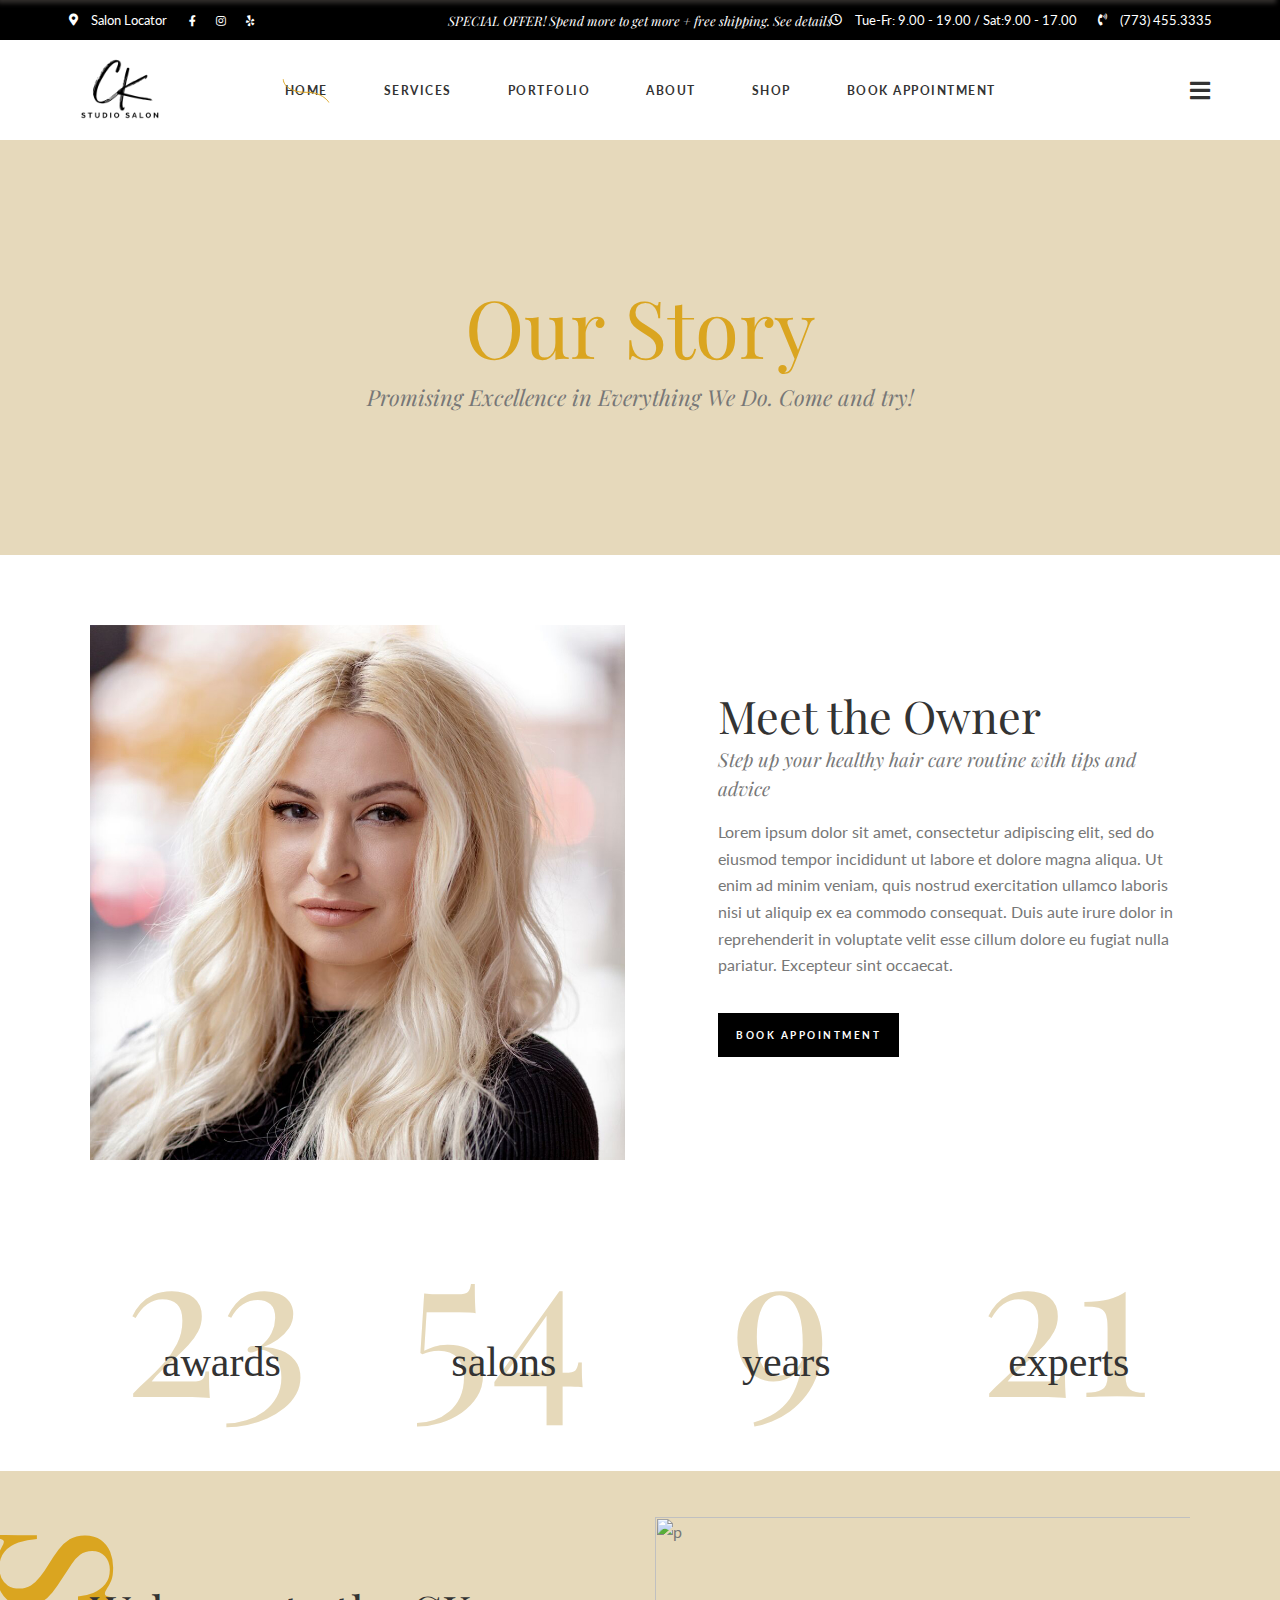
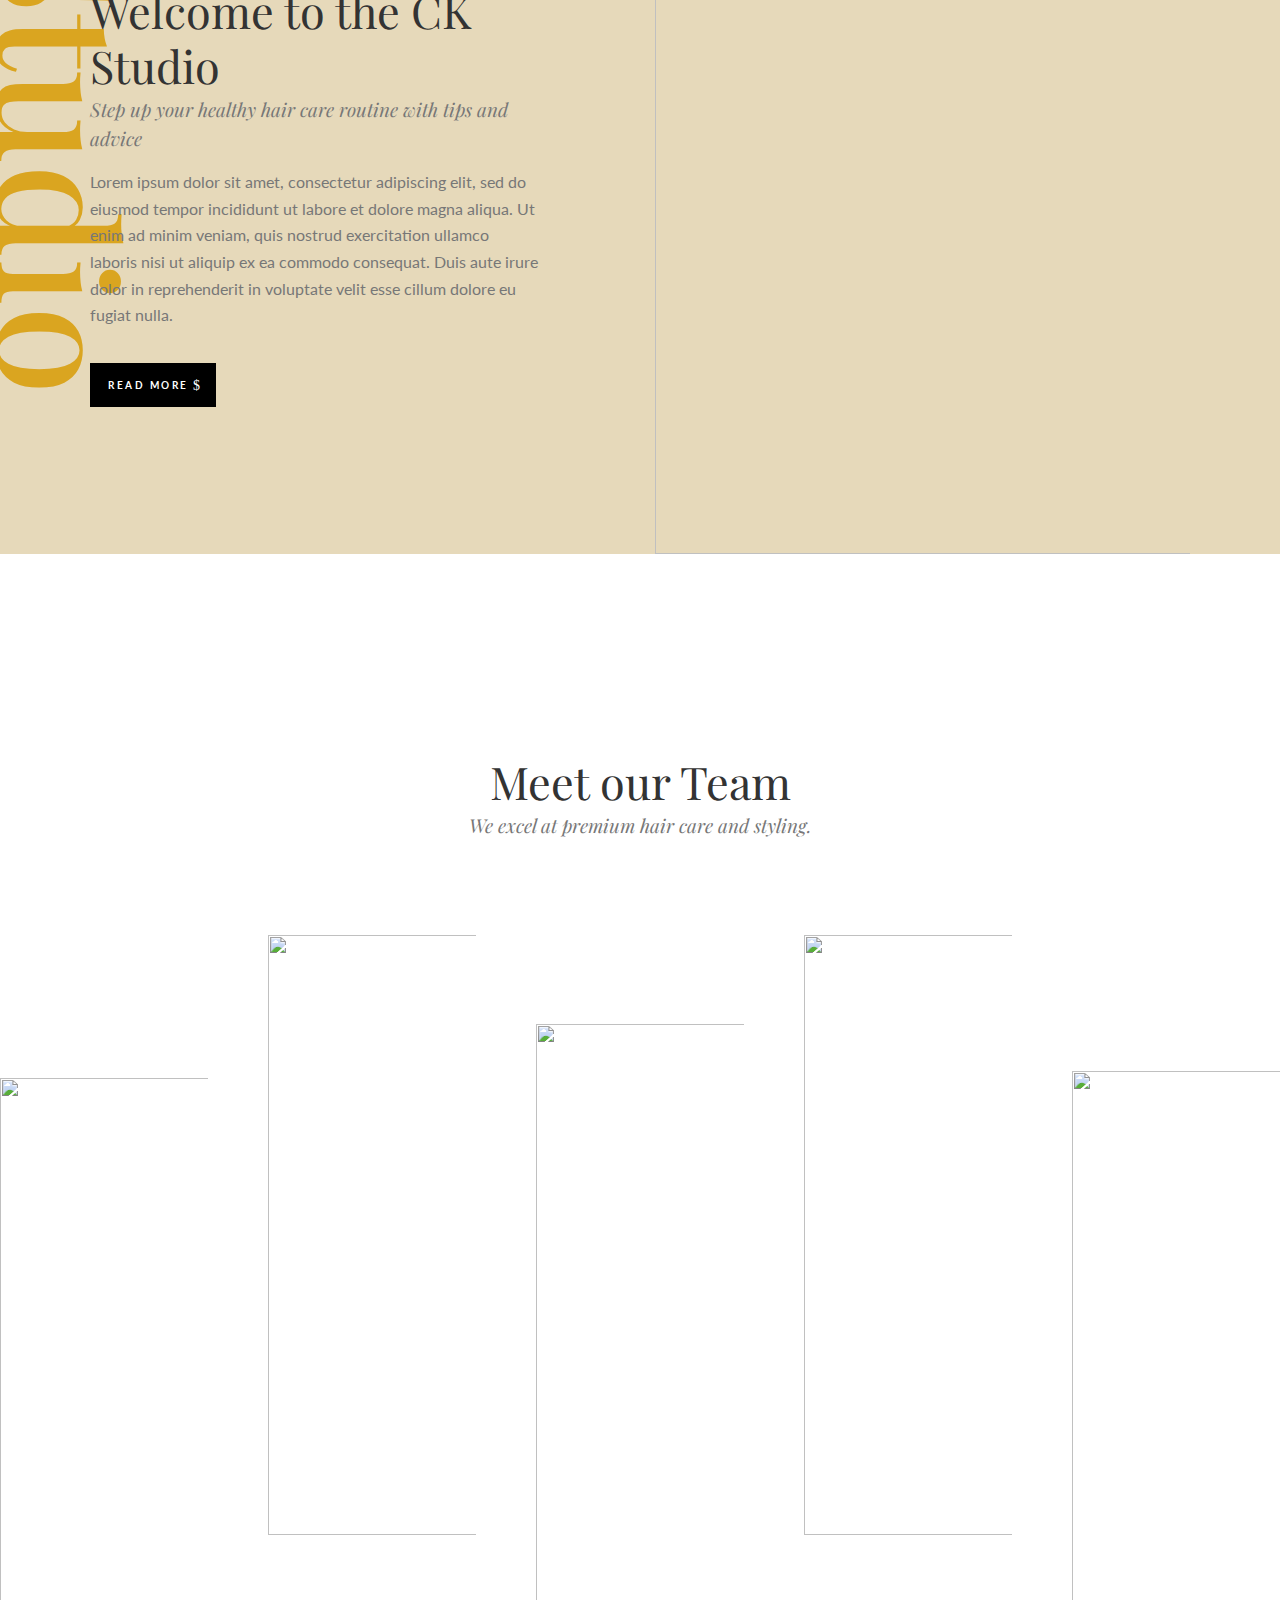
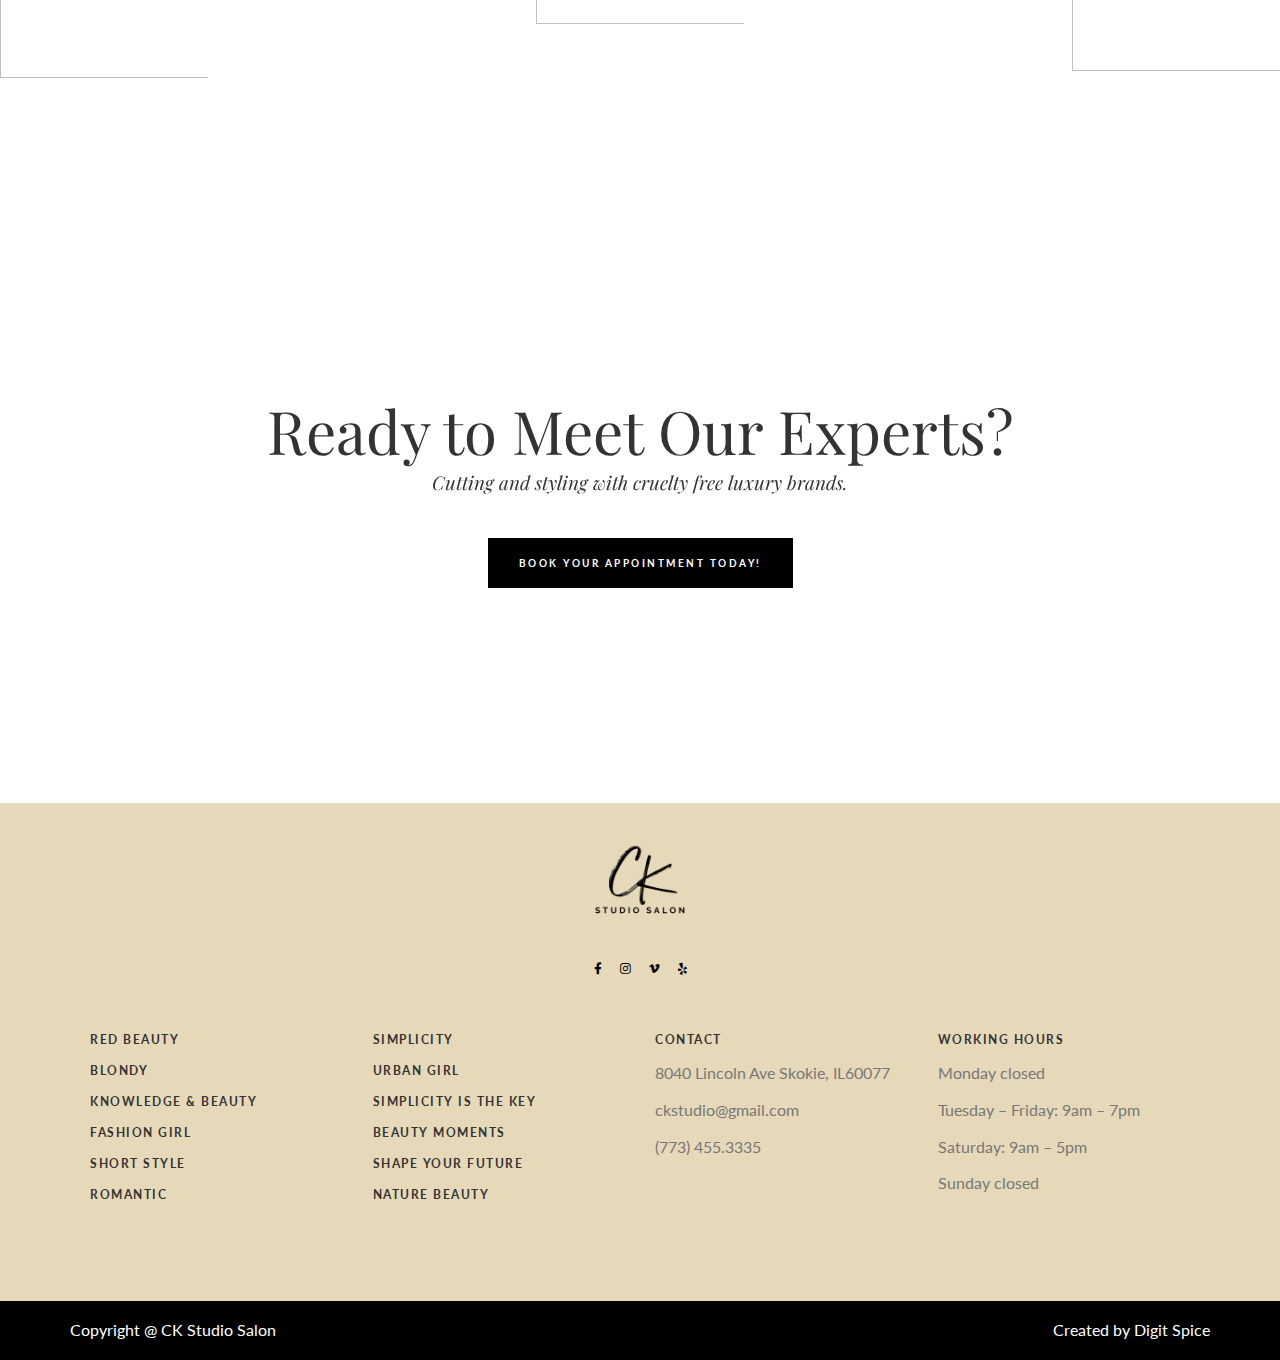
==== commit f921bdf8: "Added instagram works" ====
--- a/about.html
+++ b/about.html
@@ -312,7 +312,7 @@
         </svg><i class="eltdf-menu-arrow fa fa-angle-down"></i></span></a>
  
         </li>
-        <li id="nav-menu-item-13" class="menu-item menu-item-type-custom menu-item-object-custom menu-item-has-children  has_sub narrow"><a href="" class=""><span class="item_outer"><span class="item_text">ABOUT</span>
+        <li id="nav-menu-item-13" class="menu-item menu-item-type-custom menu-item-object-custom menu-item-has-children  has_sub narrow"><a href="about.html" class=""><span class="item_outer"><span class="item_text">ABOUT</span>
         <svg xmlns="http://www.w3.org/2000/svg" xmlns:xlink="http://www.w3.org/1999/xlink" x="0px" y="0px" width="47px" height="24px" viewBox="0 0 47 24" enable-background="new 0 0 47 24" xml:space="preserve">
         <path fill="none" stroke="currentColor" stroke-linejoin="round" stroke-miterlimit="10" d="M0.63,0.002c0,0-0.023,13.594,23.975,13.329
                                     c15.565-0.173,21.711,9.982,22.019,10.292"></path>
@@ -407,7 +407,7 @@
         </svg><i class="eltdf-menu-arrow fa fa-angle-down"></i></span></a>
 
         </li>
-        <li id="sticky-nav-menu-item-13" class="menu-item menu-item-type-custom menu-item-object-custom menu-item-has-children  has_sub narrow"><a href="" class=""><span class="item_outer"><span class="item_text">ABOUT</span><span class="plus"></span>
+        <li id="sticky-nav-menu-item-13" class="menu-item menu-item-type-custom menu-item-object-custom menu-item-has-children  has_sub narrow"><a href="about.html" class=""><span class="item_outer"><span class="item_text">ABOUT</span><span class="plus"></span>
         <svg xmlns="http://www.w3.org/2000/svg" xmlns:xlink="http://www.w3.org/1999/xlink" x="0px" y="0px" width="47px" height="24px" viewBox="0 0 47 24" enable-background="new 0 0 47 24" xml:space="preserve">
         <path fill="none" stroke="currentColor" stroke-linejoin="round" stroke-miterlimit="10" d="M0.63,0.002c0,0-0.023,13.594,23.975,13.329
                                     c15.565-0.173,21.711,9.982,22.019,10.292"></path>
@@ -589,18 +589,51 @@
                 </div>
                 </div>
                 <div class="vc_empty_space" style="height: 34px"><span class="vc_empty_space_inner"></span></div><a itemprop="url" href="https://lella.qodeinteractive.com/about-me/" target="_self" class="eltdf-btn eltdf-btn-medium eltdf-btn-solid eltdf-btn-icon">
-                <span class="eltdf-btn-text">Read More</span>
+                <span class="eltdf-btn-text">Book Appointment</span>
              
             
             </a> </div>
                 </div>
-                </div></div></div></div></div></div></div></div><div class="eltdf-row-grid-section-wrapper  eltdf-row-has-bg-text" style="background-color:#fff6ef;background-image: url(https://lella.qodeinteractive.com/wp-content/uploads/2019/08/home1-bg-img-1.jpg)"><div class="eltdf-row-grid-section" style="z-index: 10;"><div class="vc_row wpb_row vc_row-fluid vc_custom_1566485689530"><div class="wpb_column vc_column_container vc_col-sm-12 vc_col-lg-6"><div class="vc_column-inner"><div class="wpb_wrapper"><div class="eltdf-elements-holder   eltdf-one-column  eltdf-responsive-mode-768 "><div class="eltdf-eh-item    " data-item-class="eltdf-eh-custom-4730" data-1367-1440="112px 0px 132px 13%" data-1025-1366="74px 55px 132px 0" data-769-1024="29px 96px 53px 0" data-681-768="18px 63px 44px 0" data-680="41px 28px 90px 0">
+                </div></div></div></div></div></div></div></div>
+
+
+
+
+
+
+                <div class="eltdf-row-grid-section-wrapper "><div class="eltdf-row-grid-section"><div class="vc_row wpb_row vc_row-fluid vc_custom_1565878225974"><div class="wpb_column vc_column_container vc_col-sm-6 vc_col-lg-3 vc_col-md-6 vc_col-xs-12"><div class="vc_column-inner"><div class="wpb_wrapper"><div class="eltdf-counter-holder " style="opacity: 1;">
+                        <div class="eltdf-counter-inner">
+                        <span class="eltdf-counter eltdf-zero-counter" style="font-size: 200px;color: #e6d9ba">23</span>
+                        <span class="eltdf-counter-title" style="color: #333333">
+                        awards </span>
+                        </div>
+                        </div><div class="vc_empty_space" style="height: 32px"><span class="vc_empty_space_inner"></span></div></div></div></div><div class="wpb_column vc_column_container vc_col-sm-6 vc_col-lg-3 vc_col-md-6 vc_col-xs-12"><div class="vc_column-inner"><div class="wpb_wrapper"><div class="eltdf-counter-holder " style="opacity: 1;">
+                        <div class="eltdf-counter-inner">
+                        <span class="eltdf-counter eltdf-zero-counter" style="font-size: 200px;color: #e6d9ba">54</span>
+                        <span class="eltdf-counter-title" style="color: #333333">
+                        salons </span>
+                        </div>
+                        </div><div class="vc_empty_space" style="height: 32px"><span class="vc_empty_space_inner"></span></div></div></div></div><div class="wpb_column vc_column_container vc_col-sm-6 vc_col-lg-3 vc_col-md-6 vc_col-xs-12"><div class="vc_column-inner"><div class="wpb_wrapper"><div class="eltdf-counter-holder " style="opacity: 1;">
+                        <div class="eltdf-counter-inner">
+                        <span class="eltdf-counter eltdf-zero-counter" style="font-size: 200px;color: #e6d9ba">9</span>
+                        <span class="eltdf-counter-title" style="color: #333333">
+                        years </span>
+                        </div>
+                        </div><div class="vc_empty_space" style="height: 32px"><span class="vc_empty_space_inner"></span></div></div></div></div><div class="wpb_column vc_column_container vc_col-sm-6 vc_col-lg-3 vc_col-md-6 vc_col-xs-12"><div class="vc_column-inner"><div class="wpb_wrapper"><div class="eltdf-counter-holder " style="opacity: 1;">
+                        <div class="eltdf-counter-inner">
+                        <span class="eltdf-counter eltdf-zero-counter" style="font-size: 200px;color: #e6d9ba">21</span>
+                        <span class="eltdf-counter-title" style="color: #333333">
+                        experts </span>
+                        </div>
+                        </div><div class="vc_empty_space" style="height: 32px"><span class="vc_empty_space_inner"></span></div></div></div></div></div></div></div>
+                
+                <div class="eltdf-row-grid-section-wrapper  eltdf-row-has-bg-text" style="background-color:#e6d9ba;"><div class="eltdf-row-grid-section" style="z-index: 10;"><div class="vc_row wpb_row vc_row-fluid vc_custom_1566485689530"><div class="wpb_column vc_column_container vc_col-sm-12 vc_col-lg-6"><div class="vc_column-inner"><div class="wpb_wrapper"><div class="eltdf-elements-holder   eltdf-one-column  eltdf-responsive-mode-768 "><div class="eltdf-eh-item    " data-item-class="eltdf-eh-custom-4730" data-1367-1440="112px 0px 132px 13%" data-1025-1366="74px 55px 132px 0" data-769-1024="29px 96px 53px 0" data-681-768="18px 63px 44px 0" data-680="41px 28px 90px 0">
                 <div class="eltdf-eh-item-inner">
                 <div class="eltdf-eh-item-content eltdf-eh-custom-4730" style="padding: 112px 87px 132px 0">
                 <div class="eltdf-section-title-holder  ">
                 <div class="eltdf-st-inner">
                 <h3 class="eltdf-st-title">
-                Quality </h3>
+                Welcome to the CK Studio </h3>
                 <span class="eltdf-st-subtitle" style="margin-top: 2px">
                 Step up your healthy hair care routine with tips and advice </span>
                 </div>
@@ -622,31 +655,13 @@
                 <img width="637" height="454" src="https://lella.qodeinteractive.com/wp-content/uploads/2019/08/home1-img-4.jpg" class="attachment-full size-full" alt="p" srcset="https://lella.qodeinteractive.com/wp-content/uploads/2019/08/home1-img-4.jpg 637w, https://lella.qodeinteractive.com/wp-content/uploads/2019/08/home1-img-4-300x214.jpg 300w, https://lella.qodeinteractive.com/wp-content/uploads/2019/08/home1-img-4-600x428.jpg 600w" sizes="(max-width: 637px) 100vw, 637px"> </div>
                 </div> </div>
                 </div>
-                </div></div></div></div></div></div></div><div class="eltdf-row-bg-text-holder" style="font-size: 160px;"><div class="eltdf-row-bg-text-wrapper eltdf-row-bg-text-animation eltdf-row-bg-text-align-left appeared" style="visibility: visible;"><div class="eltdf-row-bg-text-wrapper-inner" style="color:#ff6f61;margin-top:3%" data-font-size-1440="160px"><div class="eltdf-row-bg-text"><span class="eltdf-char-mask"><span class="eltdf-show">Q</span></span><span class="eltdf-char-mask"><span class="eltdf-show">u</span></span><span class="eltdf-char-mask"><span class="eltdf-show">a</span></span><span class="eltdf-char-mask"><span class="eltdf-show">l</span></span><span class="eltdf-char-mask"><span class="eltdf-show">i</span></span><span class="eltdf-char-mask"><span class="eltdf-show">t</span></span><span class="eltdf-char-mask"><span class="eltdf-show">y</span></span></div></div></div></div></div><div class="eltdf-row-grid-section-wrapper "><div class="eltdf-row-grid-section"><div class="vc_row wpb_row vc_row-fluid vc_custom_1565878225974"><div class="wpb_column vc_column_container vc_col-sm-6 vc_col-lg-3 vc_col-md-6 vc_col-xs-12"><div class="vc_column-inner"><div class="wpb_wrapper"><div class="eltdf-counter-holder " style="opacity: 1;">
-                <div class="eltdf-counter-inner">
-                <span class="eltdf-counter eltdf-zero-counter" style="font-size: 200px;color: #ffeae4">23</span>
-                <span class="eltdf-counter-title" style="color: #333333">
-                awards </span>
-                </div>
-                </div><div class="vc_empty_space" style="height: 32px"><span class="vc_empty_space_inner"></span></div></div></div></div><div class="wpb_column vc_column_container vc_col-sm-6 vc_col-lg-3 vc_col-md-6 vc_col-xs-12"><div class="vc_column-inner"><div class="wpb_wrapper"><div class="eltdf-counter-holder " style="opacity: 1;">
-                <div class="eltdf-counter-inner">
-                <span class="eltdf-counter eltdf-zero-counter" style="font-size: 200px;color: #ffeae4">54</span>
-                <span class="eltdf-counter-title" style="color: #333333">
-                salons </span>
-                </div>
-                </div><div class="vc_empty_space" style="height: 32px"><span class="vc_empty_space_inner"></span></div></div></div></div><div class="wpb_column vc_column_container vc_col-sm-6 vc_col-lg-3 vc_col-md-6 vc_col-xs-12"><div class="vc_column-inner"><div class="wpb_wrapper"><div class="eltdf-counter-holder " style="opacity: 1;">
-                <div class="eltdf-counter-inner">
-                <span class="eltdf-counter eltdf-zero-counter" style="font-size: 200px;color: #ffeae4">9</span>
-                <span class="eltdf-counter-title" style="color: #333333">
-                years </span>
-                </div>
-                </div><div class="vc_empty_space" style="height: 32px"><span class="vc_empty_space_inner"></span></div></div></div></div><div class="wpb_column vc_column_container vc_col-sm-6 vc_col-lg-3 vc_col-md-6 vc_col-xs-12"><div class="vc_column-inner"><div class="wpb_wrapper"><div class="eltdf-counter-holder " style="opacity: 1;">
-                <div class="eltdf-counter-inner">
-                <span class="eltdf-counter eltdf-zero-counter" style="font-size: 200px;color: #ffeae4">21</span>
-                <span class="eltdf-counter-title" style="color: #333333">
-                experts </span>
-                </div>
-                </div><div class="vc_empty_space" style="height: 32px"><span class="vc_empty_space_inner"></span></div></div></div></div></div></div></div>
+                </div></div></div></div></div></div></div><div class="eltdf-row-bg-text-holder" style="font-size: 160px;"><div class="eltdf-row-bg-text-wrapper eltdf-row-bg-text-animation eltdf-row-bg-text-align-left appeared" style="visibility: visible;"><div class="eltdf-row-bg-text-wrapper-inner" style="color:goldenrod;margin-top:3%" data-font-size-1440="160px"><div class="eltdf-row-bg-text"><span class="eltdf-char-mask"><span class="eltdf-show">S</span></span><span class="eltdf-char-mask"><span class="eltdf-show">t</span></span><span class="eltdf-char-mask"><span class="eltdf-show">u</span></span><span class="eltdf-char-mask"><span class="eltdf-show">d</span></span><span class="eltdf-char-mask"><span class="eltdf-show">i</span></span><span class="eltdf-char-mask"><span class="eltdf-show">o</span></span>
+                   
+                
+                </div></div></div></div></div>
+                
+                
+
                 
 
 
@@ -844,7 +859,11 @@
                         </div>
                         </div>
                         </div>
-                        </div><div class="vc_empty_space" style="height: 30px"><span class="vc_empty_space_inner"></span></div></div></div></div></div></div><div class="eltdf-full-width-section-wrapper "><div data-parallax-bg-image="https://lella.qodeinteractive.com/wp-content/uploads/2019/08/our-team-bckgnd-img.jpg" data-parallax-bg-speed="1" class="vc_row wpb_row vc_row-fluid eltdf-parallax-row-holder eltdf-content-aligment-center" style="background-image: url(&quot;https://lella.qodeinteractive.com/wp-content/uploads/2019/08/our-team-bckgnd-img.jpg&quot;); background-position: 50% 272px;"><div class="wpb_column vc_column_container vc_col-sm-12"><div class="vc_column-inner"><div class="wpb_wrapper"><div class="eltdf-elements-holder   eltdf-one-column  eltdf-responsive-mode-768 "><div class="eltdf-eh-item    " data-item-class="eltdf-eh-custom-3876" data-1367-1440="150px 0">
+                        </div><div class="vc_empty_space" style="height: 30px"><span class="vc_empty_space_inner"></span></div></div></div></div></div></div>
+                        
+                        
+                        
+                        <div class="eltdf-full-width-section-wrapper "><div data-parallax-bg-image="content/images/dr.jpg" data-parallax-bg-speed="1" class="vc_row wpb_row vc_row-fluid eltdf-parallax-row-holder eltdf-content-aligment-center" style="background-image: url(&quot;content/images/dr.jpg&quot;); background-position: 50% 272px;"><div class="wpb_column vc_column_container vc_col-sm-12"><div class="vc_column-inner"><div class="wpb_wrapper"><div class="eltdf-elements-holder   eltdf-one-column  eltdf-responsive-mode-768 "><div class="eltdf-eh-item    " data-item-class="eltdf-eh-custom-3876" data-1367-1440="150px 0">
                         <div class="eltdf-eh-item-inner">
                         <div class="eltdf-eh-item-content eltdf-eh-custom-3876" style="padding: 215px 0">
                         <div class="eltdf-section-title-holder  ">
@@ -1050,63 +1069,75 @@
         <p><a href="tel:(773) 455.3335">(773) 455.3335</a></p>
        
         </div>
-        </div><div id="eltdf_instagram_widget-5" class="widget eltdf-sidearea widget_eltdf_instagram_widget"><div class="eltdf-widget-title-holder"><h5 class="eltdf-widget-title">Instagram</h5></div> <ul class="eltdf-instagram-feed clearfix eltdf-col-3 eltdf-instagram-gallery eltdf-tiny-space">
+        </div>
+        
+        
+        
+            
+        <div id="eltdf_instagram_widget-5" class="widget eltdf-sidearea widget_eltdf_instagram_widget"><div class="eltdf-widget-title-holder"><h5 class="eltdf-widget-title">Instagram</h5></div> 
+        <ul class="eltdf-instagram-feed clearfix eltdf-col-3 eltdf-instagram-gallery eltdf-tiny-space">
         <li>
-        <a href="https://www.instagram.com/p/B1Y8f3Rhf8q/" target="_blank">
+        <a href="https://www.instagram.com/p/B2X_3WWAYeU/" target="_blank">
         <div class="eltdf-il-item-data">
         </div>
-        <img class="standard_resolution" src="https://scontent.cdninstagram.com/v/t51.2885-15/e35/67657336_173262220387054_1914751647869032184_n.jpg?_nc_ht=scontent.cdninstagram.com&amp;_nc_ohc=xMQ9N4OwfM4AX_CsHoU&amp;oh=40d929040583d52c063499f4452f4cad&amp;oe=5F017478" alt="#haircolor #hairstyle" width="640" height="640"> </a>
+        <img class="standard_resolution" src="content/images/ik1.jpg" alt="#haircolor #hairstyle" width="640" height="640"> </a>
         </li>
         <li>
-        <a href="https://www.instagram.com/p/B1Y8eFVhzWd/" target="_blank">
+        <a href="https://www.instagram.com/p/CA54iounvVi/" target="_blank">
         <div class="eltdf-il-item-data">
         </div>
-        <img class="standard_resolution" src="https://scontent.cdninstagram.com/v/t51.2885-15/e35/66472909_659377131218860_7499005810542355861_n.jpg?_nc_ht=scontent.cdninstagram.com&amp;_nc_ohc=z1UwxLU_UW0AX_ngdAN&amp;oh=c94355705673377b8826a0d980700b32&amp;oe=5F024326" alt="#haircolor #hairstyle" width="640" height="640"> </a>
+        <img class="standard_resolution" src="content/images/ik2.jpg" alt="#haircolor #hairstyle" width="640" height="640"> </a>
         </li>
         <li>
-        <a href="https://www.instagram.com/p/B1Y8cdghARE/" target="_blank">
+        <a href="https://www.instagram.com/p/B8bsPcWA0t-/" target="_blank">
         <div class="eltdf-il-item-data">
         </div>
-        <img class="standard_resolution" src="https://scontent.cdninstagram.com/v/t51.2885-15/e35/67402797_150608759377806_11211094756564694_n.jpg?_nc_ht=scontent.cdninstagram.com&amp;_nc_ohc=iLRhx8iRb8gAX_iiBqj&amp;oh=0167d5650dccca71d4b52d44b59bcad6&amp;oe=5F02245E" alt="#balayage #hairstyle" width="640" height="640"> </a>
+        <img class="standard_resolution" src="content/images/ik3.jpg" alt="#balayage #hairstyle" width="640" height="640"> </a>
         </li>
         <li>
-        <a href="https://www.instagram.com/p/B1Y8a9qhKWX/" target="_blank">
+        <a href="https://www.instagram.com/p/B1ESd1MAzFp/" target="_blank">
         <div class="eltdf-il-item-data">
         </div>
-        <img class="standard_resolution" src="https://scontent.cdninstagram.com/v/t51.2885-15/e35/67233598_2289746068005251_1187364949350811118_n.jpg?_nc_ht=scontent.cdninstagram.com&amp;_nc_ohc=KXpAtIi1djgAX-cZWEa&amp;oh=c79a96700ee93a609f97b0c2fe2b7efa&amp;oe=5F0072F9" alt="#hairstyle #hairdresser" width="640" height="640"> </a>
+        <img class="standard_resolution" src="content/images/ik52.jpg" alt="#hairstyle #hairdresser" width="640" height="640"> </a>
         </li>
         <li>
-        <a href="https://www.instagram.com/p/B1Y8ZhbhlvW/" target="_blank">
+        <a href="https://www.instagram.com/p/B8j16I2grdN/" target="_blank">
         <div class="eltdf-il-item-data">
         </div>
-        <img class="standard_resolution" src="https://scontent.cdninstagram.com/v/t51.2885-15/e35/66706743_130377798232118_1896801334418251849_n.jpg?_nc_ht=scontent.cdninstagram.com&amp;_nc_ohc=RtaYwzu7_loAX_daHYO&amp;oh=51c8d464288fbdb23c2fe128049a8e96&amp;oe=5F0221F2" alt="#balayage #hairstyle" width="640" height="640"> </a>
+        <img class="standard_resolution" src="content/images/ik41.jpg" alt="#balayage #hairstyle" width="640" height="640"> </a>
         </li>
         <li>
-        <a href="https://www.instagram.com/p/B1Y8X6tBATv/" target="_blank">
+        <a href="https://www.instagram.com/p/Bzwj8eRga1D/" target="_blank">
         <div class="eltdf-il-item-data">
         </div>
-        <img class="standard_resolution" src="https://scontent.cdninstagram.com/v/t51.2885-15/e35/68984756_299074177604394_4369298911461964918_n.jpg?_nc_ht=scontent.cdninstagram.com&amp;_nc_ohc=cEAHXkhttOQAX-NhJUw&amp;oh=4d64274825bb6d0d8c4ca4fc554b98c1&amp;oe=5F02E9E9" alt="#hairstyle #haircolor #hairdresser" width="640" height="640"> </a>
+        <img class="standard_resolution" src="content/images/ik44.jpg" alt="#hairstyle #haircolor #hairdresser" width="640" height="640"> </a>
         </li>
         <li>
-        <a href="https://www.instagram.com/p/B1Y8VrjBeyR/" target="_blank">
+        <a href="https://www.instagram.com/p/B-YPB_ijPef/" target="_blank">
         <div class="eltdf-il-item-data">
         </div>
-        <img class="standard_resolution" src="https://scontent.cdninstagram.com/v/t51.2885-15/e35/67410111_945144155838544_7748207709079816674_n.jpg?_nc_ht=scontent.cdninstagram.com&amp;_nc_ohc=ep_RVcMfsS8AX9mFy5s&amp;oh=f2a8bcccff7c492044682151a656b64e&amp;oe=5F0185E0" alt="#haircut" width="640" height="640"> </a>
+        <img class="standard_resolution" src="content/images/ik8.jpg" alt="#haircut" width="690" height="690"> </a>
         </li>
         <li>
-        <a href="https://www.instagram.com/p/B1Y8SkPh2VQ/" target="_blank">
+        <a href="https://www.instagram.com/p/B9r8DLLAipb/" target="_blank">
         <div class="eltdf-il-item-data">
         </div>
-        <img class="standard_resolution" src="https://scontent.cdninstagram.com/v/t51.2885-15/e35/67064879_124610078857098_3791865258517317992_n.jpg?_nc_ht=scontent.cdninstagram.com&amp;_nc_ohc=PimUuzDFDQ0AX_wxw58&amp;oh=b7d0128aaf0e659761a11cfd01763997&amp;oe=5F01DA08" alt="#hairstyle #haircolorist" width="640" height="640"> </a>
+        <img class="standard_resolution" src="content/images/ik6.jpg" alt="#hairstyle #haircolorist" width="690" height="690"> </a>
         </li>
         <li>
-        <a href="https://www.instagram.com/p/B1Y8BerhZJp/" target="_blank">
+        <a href="https://www.instagram.com/p/B9U1TjEAREE/" target="_blank">
         <div class="eltdf-il-item-data">
         </div>
-        <img class="standard_resolution" src="https://scontent.cdninstagram.com/v/t51.2885-15/e35/69279475_380746019306807_7612139182504492453_n.jpg?_nc_ht=scontent.cdninstagram.com&amp;_nc_ohc=DVwwMY6MsNkAX981p0J&amp;oh=845167b2b6f110cb3f2ebd13586616a1&amp;oe=5F0078A5" alt="#haircolor #hairstyle" width="640" height="640"> </a>
+        <img class="standard_resolution" src="content/images/ik9.jpg" alt="#haircolor #hairstyle" width="690" height="690"> </a>
         </li>
         </ul>
-        </div><div class="ps__rail-x" style="left: 0px; bottom: -220px;"><div class="ps__thumb-x" tabindex="0" style="left: 0px; width: 0px;"></div></div><div class="ps__rail-y" style="top: 220px; height: 414px; right: 0px;"><div class="ps__thumb-y" tabindex="0" style="top: 100px; height: 188px;"></div></div></section><div class="rbt-toolbar" data-theme="Lella" data-featured="" data-button-position="30%" data-button-horizontal="right" data-button-alt="no">
+        </div>
+        
+        
+        
+        
+        
+        <div class="ps__rail-x" style="left: 0px; bottom: -220px;"><div class="ps__thumb-x" tabindex="0" style="left: 0px; width: 0px;"></div></div><div class="ps__rail-y" style="top: 220px; height: 414px; right: 0px;"><div class="ps__thumb-y" tabindex="0" style="top: 100px; height: 188px;"></div></div></section><div class="rbt-toolbar" data-theme="Lella" data-featured="" data-button-position="30%" data-button-horizontal="right" data-button-alt="no">
     
         
         </div>
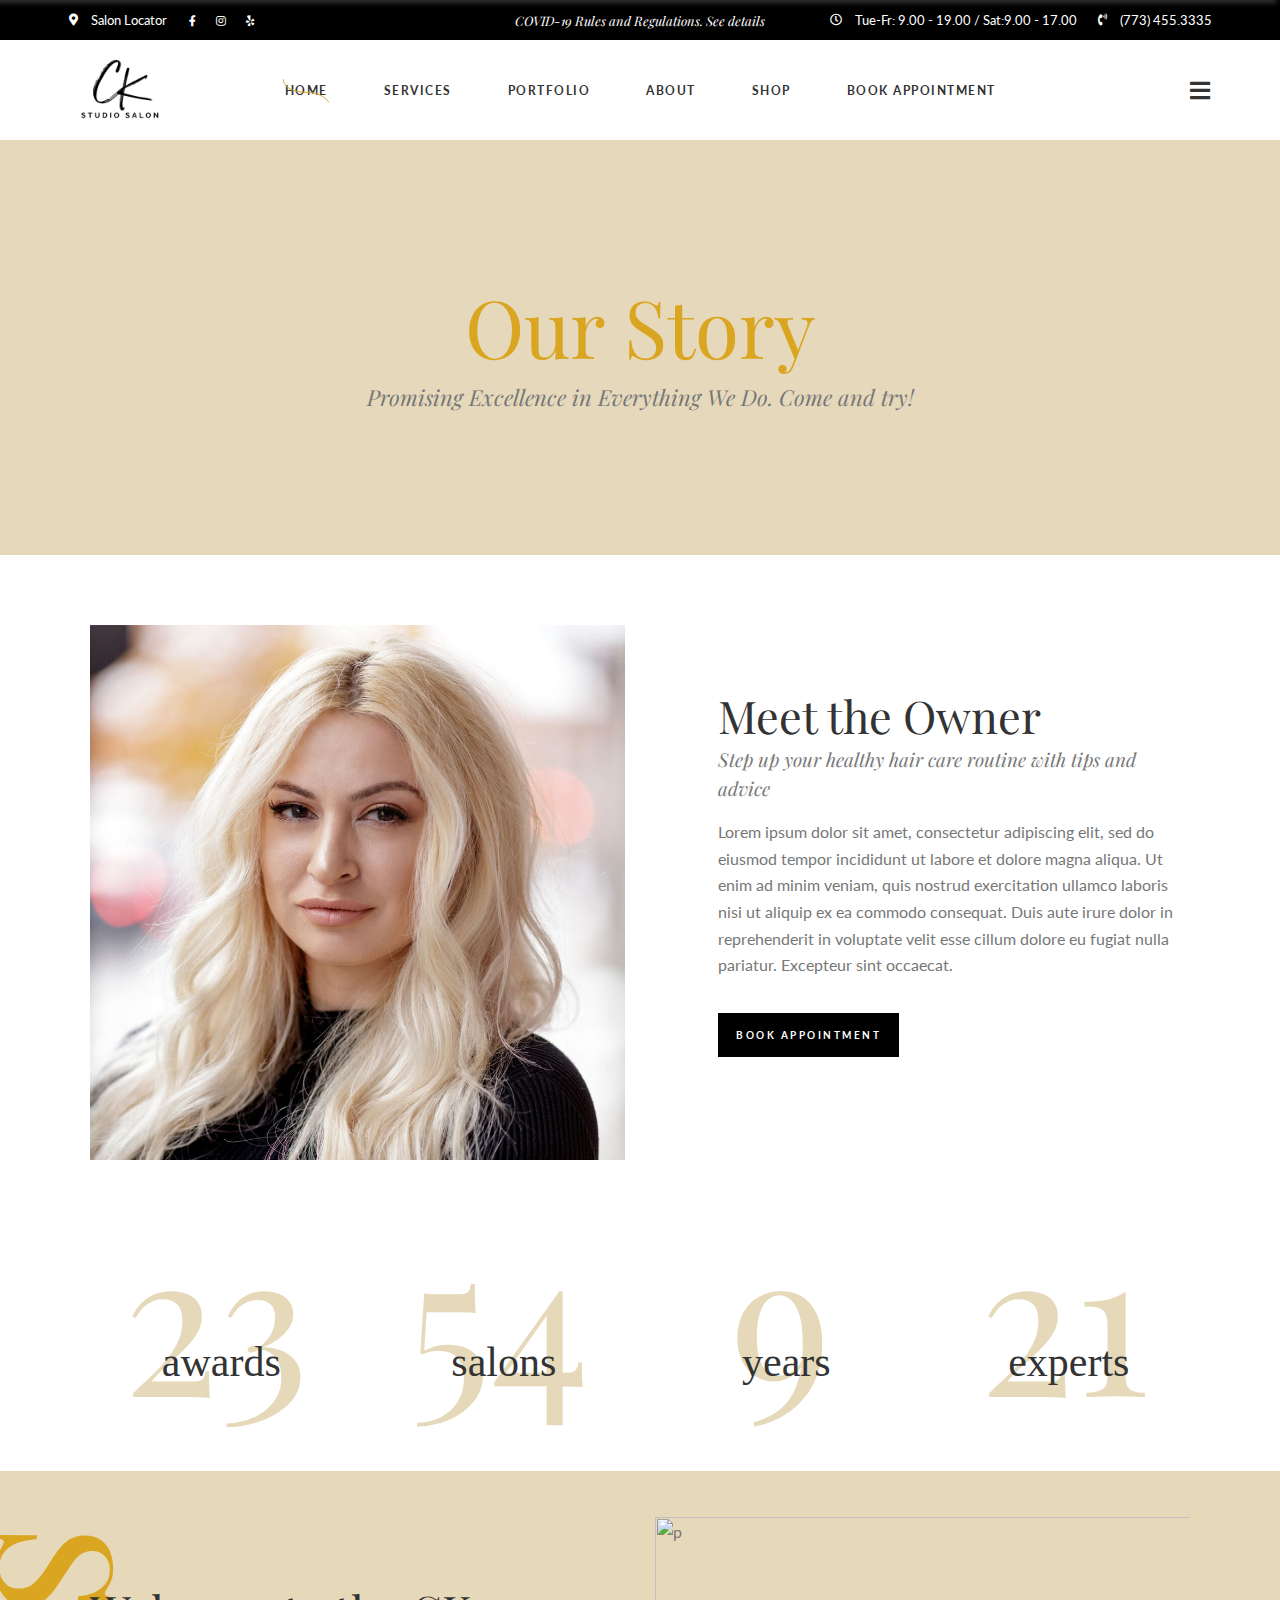
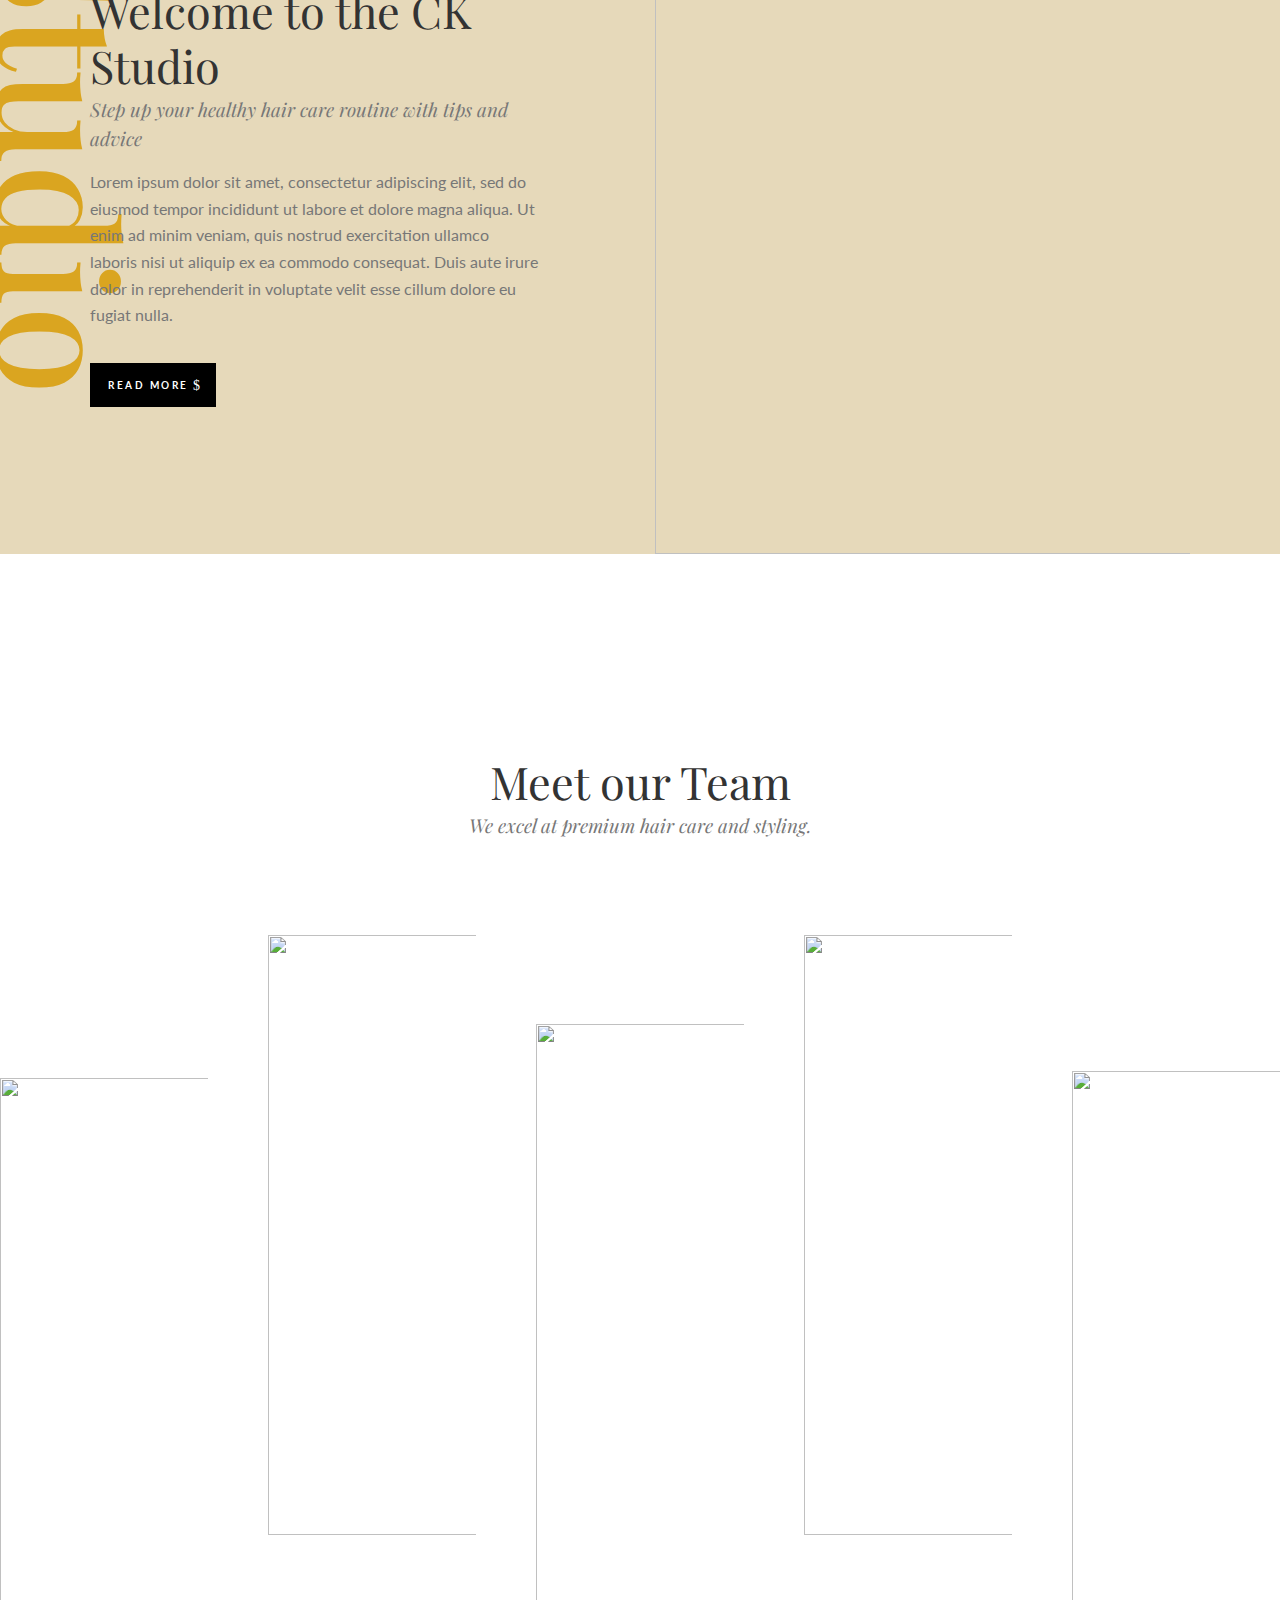
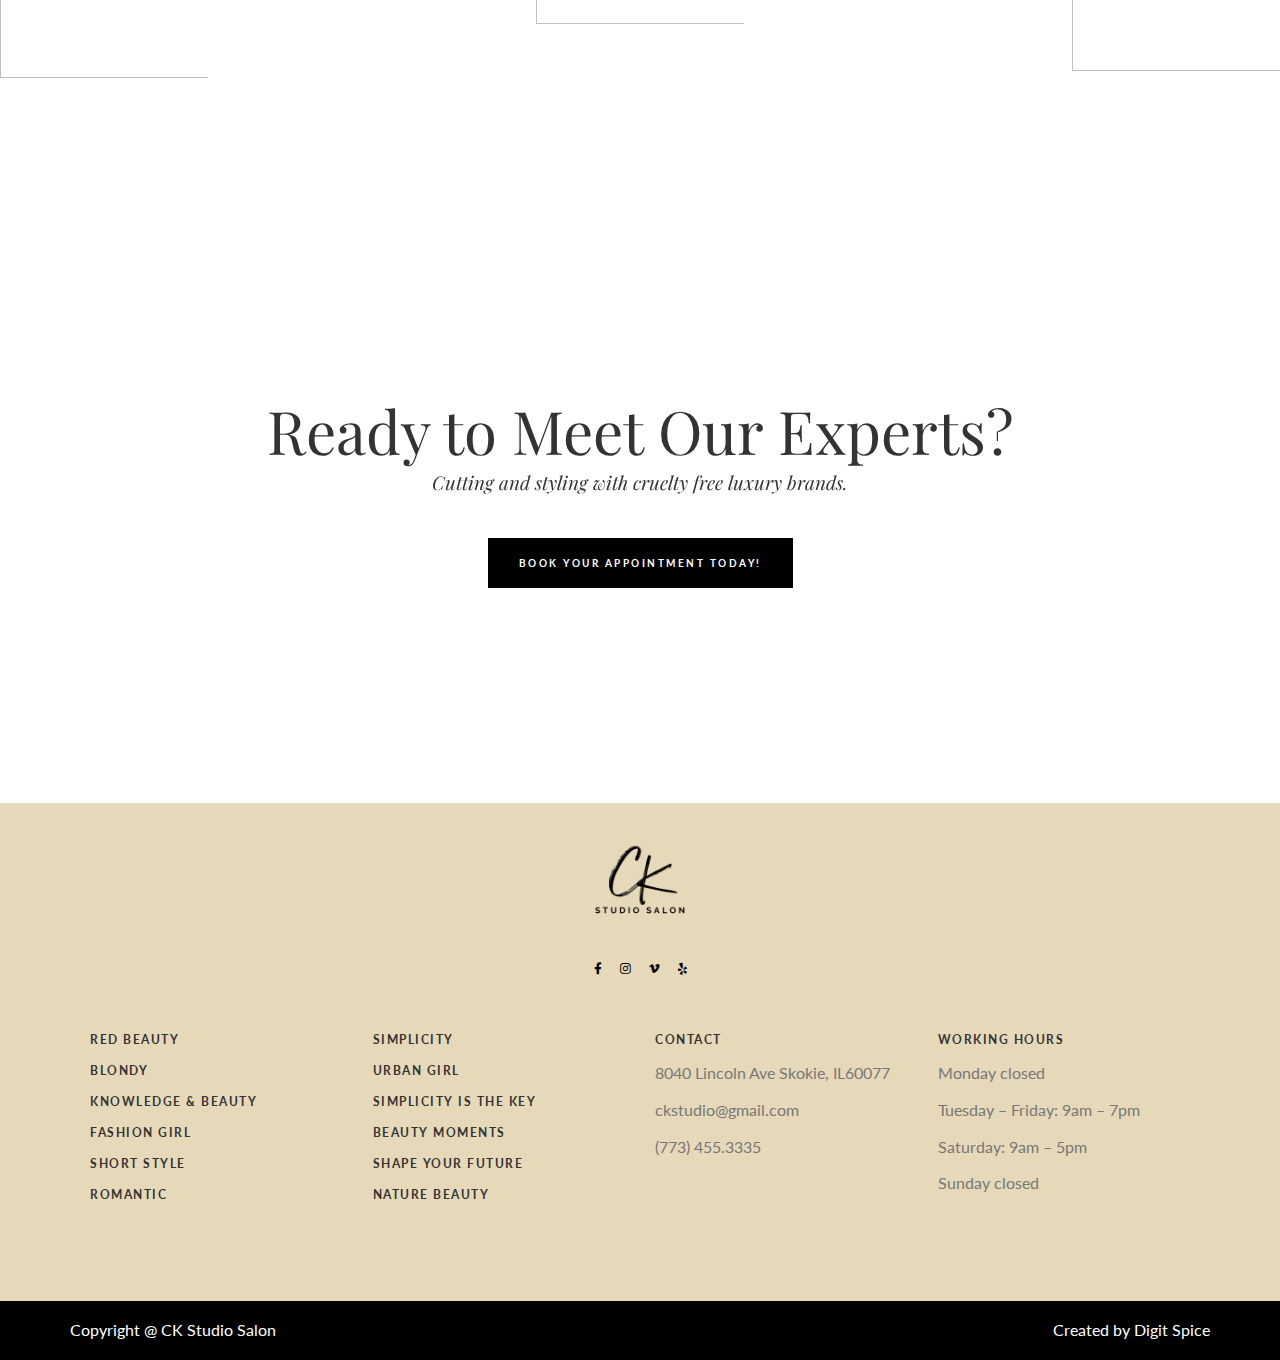
==== commit 45a2433c: "Blog feed created" ====
--- a/about.html
+++ b/about.html
@@ -246,7 +246,7 @@
         </div> </div>
         </div>
         <div class="eltdf-position-center"><div class="eltdf-position-center-inner">
-        <div id="text-7" class="widget widget_text eltdf-top-bar-widget"> <div class="textwidget"><p><em><span style="font-family: Playfair Display; font-size: 13px; font-weight: 400; line-height: 22px; color: #ffffff;">SPECIAL OFFER! Spend more to get more + free shipping. <a href="https://lella.elated-themes.com/shop/">See details</a></span></em></p>
+        <div id="text-7" class="widget widget_text eltdf-top-bar-widget"> <div class="textwidget"><p><em><span style="font-family: Playfair Display; font-size: 13px; font-weight: 400; line-height: 22px; color: #ffffff;">COVID-19 Rules and Regulations. <a href="covid.html">See details</a></span></em></p>
         </div>
         </div> </div>
         </div>
--- a/content/cache/minify/c2b2b.css
+++ b/content/cache/minify/c2b2b.css
@@ -18,7 +18,7 @@
  * Licensed under the MIT license - http://opensource.org/licenses/MIT
  *
  * Copyright (c) 2016 Daniel Eden
- */.animated{-webkit-animation-duration:1s;animation-duration:1s;-webkit-animation-fill-mode:both;animation-fill-mode:both}.animated.infinite{-webkit-animation-iteration-count:infinite;animation-iteration-count:infinite}.animated.hinge{-webkit-animation-duration:2s;animation-duration:2s}.animated.bounceIn,.animated.bounceOut,.animated.flipOutX,.animated.flipOutY{-webkit-animation-duration:.75s;animation-duration:.75s}@-webkit-keyframes bounce{20%,53%,80%,from,to{-webkit-animation-timing-function:cubic-bezier(.215,.61,.355,1);animation-timing-function:cubic-bezier(.215,.61,.355,1);-webkit-transform:translate3d(0,0,0);transform:translate3d(0,0,0)}40%,43%{-webkit-animation-timing-function:cubic-bezier(.755,.05,.855,.06);animation-timing-function:cubic-bezier(.755,.05,.855,.06);-webkit-transform:translate3d(0,-30px,0);transform:translate3d(0,-30px,0)}70%{-webkit-animation-timing-function:cubic-bezier(.755,.05,.855,.06);animation-timing-function:cubic-bezier(.755,.05,.855,.06);-webkit-transform:translate3d(0,-15px,0);transform:translate3d(0,-15px,0)}90%{-webkit-transform:translate3d(0,-4px,0);transform:translate3d(0,-4px,0)}}@keyframes bounce{20%,53%,80%,from,to{-webkit-animation-timing-function:cubic-bezier(.215,.61,.355,1);animation-timing-function:cubic-bezier(.215,.61,.355,1);-webkit-transform:translate3d(0,0,0);transform:translate3d(0,0,0)}40%,43%{-webkit-animation-timing-function:cubic-bezier(.755,.05,.855,.06);animation-timing-function:cubic-bezier(.755,.05,.855,.06);-webkit-transform:translate3d(0,-30px,0);transform:translate3d(0,-30px,0)}70%{-webkit-animation-timing-function:cubic-bezier(.755,.05,.855,.06);animation-timing-function:cubic-bezier(.755,.05,.855,.06);-webkit-transform:translate3d(0,-15px,0);transform:translate3d(0,-15px,0)}90%{-webkit-transform:translate3d(0,-4px,0);transform:translate3d(0,-4px,0)}}.bounce{-webkit-animation-name:bounce;animation-name:bounce;-webkit-transform-origin:center bottom;-ms-transform-origin:center bottom;transform-origin:center bottom}@-webkit-keyframes flash{50%,from,to{opacity:1}25%,75%{opacity:0}}@keyframes flash{50%,from,to{opacity:1}25%,75%{opacity:0}}.flash{-webkit-animation-name:flash;animation-name:flash}@-webkit-keyframes pulse{from,to{-webkit-transform:scale3d(1,1,1);transform:scale3d(1,1,1)}50%{-webkit-transform:scale3d(1.05,1.05,1.05);transform:scale3d(1.05,1.05,1.05)}}@keyframes pulse{from,to{-webkit-transform:scale3d(1,1,1);transform:scale3d(1,1,1)}50%{-webkit-transform:scale3d(1.05,1.05,1.05);transform:scale3d(1.05,1.05,1.05)}}.pulse{-webkit-animation-name:pulse;animation-name:pulse}@-webkit-keyframes rubberBand{from,to{-webkit-transform:scale3d(1,1,1);transform:scale3d(1,1,1)}30%{-webkit-transform:scale3d(1.25,.75,1);transform:scale3d(1.25,.75,1)}40%{-webkit-transform:scale3d(.75,1.25,1);transform:scale3d(.75,1.25,1)}50%{-webkit-transform:scale3d(1.15,.85,1);transform:scale3d(1.15,.85,1)}65%{-webkit-transform:scale3d(.95,1.05,1);transform:scale3d(.95,1.05,1)}75%{-webkit-transform:scale3d(1.05,.95,1);transform:scale3d(1.05,.95,1)}}@keyframes rubberBand{from,to{-webkit-transform:scale3d(1,1,1);transform:scale3d(1,1,1)}30%{-webkit-transform:scale3d(1.25,.75,1);transform:scale3d(1.25,.75,1)}40%{-webkit-transform:scale3d(.75,1.25,1);transform:scale3d(.75,1.25,1)}50%{-webkit-transform:scale3d(1.15,.85,1);transform:scale3d(1.15,.85,1)}65%{-webkit-transform:scale3d(.95,1.05,1);transform:scale3d(.95,1.05,1)}75%{-webkit-transform:scale3d(1.05,.95,1);transform:scale3d(1.05,.95,1)}}.rubberBand{-webkit-animation-name:rubberBand;animation-name:rubberBand}@-webkit-keyframes shake{from,to{-webkit-transform:translate3d(0,0,0);transform:translate3d(0,0,0)}10%,30%,50%,70%,90%{-webkit-transform:translate3d(-10px,0,0);transform:translate3d(-10px,0,0)}20%,40%,60%,80%{-webkit-transform:translate3d(10px,0,0);transform:translate3d(10px,0,0)}}@keyframes shake{from,to{-webkit-transform:translate3d(0,0,0);transform:translate3d(0,0,0)}10%,30%,50%,70%,90%{-webkit-transform:translate3d(-10px,0,0);transform:translate3d(-10px,0,0)}20%,40%,60%,80%{-webkit-transform:translate3d(10px,0,0);transform:translate3d(10px,0,0)}}.shake{-webkit-animation-name:shake;animation-name:shake}@-webkit-keyframes headShake{0%{-webkit-transform:translateX(0);transform:translateX(0)}6.5%{-webkit-transform:translateX(-6px) rotateY(-9deg);transform:translateX(-6px) rotateY(-9deg)}18.5%{-webkit-transform:translateX(5px) rotateY(7deg);transform:translateX(5px) rotateY(7deg)}31.5%{-webkit-transform:translateX(-3px) rotateY(-5deg);transform:translateX(-3px) rotateY(-5deg)}43.5%{-webkit-transform:translateX(2px) rotateY(3deg);transform:translateX(2px) rotateY(3deg)}50%{-webkit-transform:translateX(0);transform:translateX(0)}}@keyframes headShake{0%{-webkit-transform:translateX(0);transform:translateX(0)}6.5%{-webkit-transform:translateX(-6px) rotateY(-9deg);transform:translateX(-6px) rotateY(-9deg)}18.5%{-webkit-transform:translateX(5px) rotateY(7deg);transform:translateX(5px) rotateY(7deg)}31.5%{-webkit-transform:translateX(-3px) rotateY(-5deg);transform:translateX(-3px) rotateY(-5deg)}43.5%{-webkit-transform:translateX(2px) rotateY(3deg);transform:translateX(2px) rotateY(3deg)}50%{-webkit-transform:translateX(0);transform:translateX(0)}}.headShake{-webkit-animation-timing-function:ease-in-out;animation-timing-function:ease-in-out;-webkit-animation-name:headShake;animation-name:headShake}@-webkit-keyframes swing{20%{-webkit-transform:rotate3d(0,0,1,15deg);transform:rotate3d(0,0,1,15deg)}40%{-webkit-transform:rotate3d(0,0,1,-10deg);transform:rotate3d(0,0,1,-10deg)}60%{-webkit-transform:rotate3d(0,0,1,5deg);transform:rotate3d(0,0,1,5deg)}80%{-webkit-transform:rotate3d(0,0,1,-5deg);transform:rotate3d(0,0,1,-5deg)}to{-webkit-transform:rotate3d(0,0,1,0deg);transform:rotate3d(0,0,1,0deg)}}@keyframes swing{20%{-webkit-transform:rotate3d(0,0,1,15deg);transform:rotate3d(0,0,1,15deg)}40%{-webkit-transform:rotate3d(0,0,1,-10deg);transform:rotate3d(0,0,1,-10deg)}60%{-webkit-transform:rotate3d(0,0,1,5deg);transform:rotate3d(0,0,1,5deg)}80%{-webkit-transform:rotate3d(0,0,1,-5deg);transform:rotate3d(0,0,1,-5deg)}to{-webkit-transform:rotate3d(0,0,1,0deg);transform:rotate3d(0,0,1,0deg)}}.swing{-webkit-transform-origin:top center;-ms-transform-origin:top center;transform-origin:top center;-webkit-animation-name:swing;animation-name:swing}@-webkit-keyframes tada{from,to{-webkit-transform:scale3d(1,1,1);transform:scale3d(1,1,1)}10%,20%{-webkit-transform:scale3d(.9,.9,.9) rotate3d(0,0,1,-3deg);transform:scale3d(.9,.9,.9) rotate3d(0,0,1,-3deg)}30%,50%,70%,90%{-webkit-transform:scale3d(1.1,1.1,1.1) rotate3d(0,0,1,3deg);transform:scale3d(1.1,1.1,1.1) rotate3d(0,0,1,3deg)}40%,60%,80%{-webkit-transform:scale3d(1.1,1.1,1.1) rotate3d(0,0,1,-3deg);transform:scale3d(1.1,1.1,1.1) rotate3d(0,0,1,-3deg)}}@keyframes tada{from,to{-webkit-transform:scale3d(1,1,1);transform:scale3d(1,1,1)}10%,20%{-webkit-transform:scale3d(.9,.9,.9) rotate3d(0,0,1,-3deg);transform:scale3d(.9,.9,.9) rotate3d(0,0,1,-3deg)}30%,50%,70%,90%{-webkit-transform:scale3d(1.1,1.1,1.1) rotate3d(0,0,1,3deg);transform:scale3d(1.1,1.1,1.1) rotate3d(0,0,1,3deg)}40%,60%,80%{-webkit-transform:scale3d(1.1,1.1,1.1) rotate3d(0,0,1,-3deg);transform:scale3d(1.1,1.1,1.1) rotate3d(0,0,1,-3deg)}}.tada{-webkit-animation-name:tada;animation-name:tada}@-webkit-keyframes wobble{from,to{-webkit-transform:none;transform:none}15%{-webkit-transform:translate3d(-25%,0,0) rotate3d(0,0,1,-5deg);transform:translate3d(-25%,0,0) rotate3d(0,0,1,-5deg)}30%{-webkit-transform:translate3d(20%,0,0) rotate3d(0,0,1,3deg);transform:translate3d(20%,0,0) rotate3d(0,0,1,3deg)}45%{-webkit-transform:translate3d(-15%,0,0) rotate3d(0,0,1,-3deg);transform:translate3d(-15%,0,0) rotate3d(0,0,1,-3deg)}60%{-webkit-transform:translate3d(10%,0,0) rotate3d(0,0,1,2deg);transform:translate3d(10%,0,0) rotate3d(0,0,1,2deg)}75%{-webkit-transform:translate3d(-5%,0,0) rotate3d(0,0,1,-1deg);transform:translate3d(-5%,0,0) rotate3d(0,0,1,-1deg)}}@keyframes wobble{from,to{-webkit-transform:none;transform:none}15%{-webkit-transform:translate3d(-25%,0,0) rotate3d(0,0,1,-5deg);transform:translate3d(-25%,0,0) rotate3d(0,0,1,-5deg)}30%{-webkit-transform:translate3d(20%,0,0) rotate3d(0,0,1,3deg);transform:translate3d(20%,0,0) rotate3d(0,0,1,3deg)}45%{-webkit-transform:translate3d(-15%,0,0) rotate3d(0,0,1,-3deg);transform:translate3d(-15%,0,0) rotate3d(0,0,1,-3deg)}60%{-webkit-transform:translate3d(10%,0,0) rotate3d(0,0,1,2deg);transform:translate3d(10%,0,0) rotate3d(0,0,1,2deg)}75%{-webkit-transform:translate3d(-5%,0,0) rotate3d(0,0,1,-1deg);transform:translate3d(-5%,0,0) rotate3d(0,0,1,-1deg)}}.wobble{-webkit-animation-name:wobble;animation-name:wobble}@-webkit-keyframes jello{11.1%,from,to{-webkit-transform:none;transform:none}22.2%{-webkit-transform:skewX(-12.5deg) skewY(-12.5deg);transform:skewX(-12.5deg) skewY(-12.5deg)}33.3%{-webkit-transform:skewX(6.25deg) skewY(6.25deg);transform:skewX(6.25deg) skewY(6.25deg)}44.4%{-webkit-transform:skewX(-3.125deg) skewY(-3.125deg);transform:skewX(-3.125deg) skewY(-3.125deg)}55.5%{-webkit-transform:skewX(1.5625deg) skewY(1.5625deg);transform:skewX(1.5625deg) skewY(1.5625deg)}66.6%{-webkit-transform:skewX(-.78125deg) skewY(-.78125deg);transform:skewX(-.78125deg) skewY(-.78125deg)}77.7%{-webkit-transform:skewX(.39063deg) skewY(.39063deg);transform:skewX(.39063deg) skewY(.39063deg)}88.8%{-webkit-transform:skewX(-.19531deg) skewY(-.19531deg);transform:skewX(-.19531deg) skewY(-.19531deg)}}@keyframes jello{11.1%,from,to{-webkit-transform:none;transform:none}22.2%{-webkit-transform:skewX(-12.5deg) skewY(-12.5deg);transform:skewX(-12.5deg) skewY(-12.5deg)}33.3%{-webkit-transform:skewX(6.25deg) skewY(6.25deg);transform:skewX(6.25deg) skewY(6.25deg)}44.4%{-webkit-transform:skewX(-3.125deg) skewY(-3.125deg);transform:skewX(-3.125deg) skewY(-3.125deg)}55.5%{-webkit-transform:skewX(1.5625deg) skewY(1.5625deg);transform:skewX(1.5625deg) skewY(1.5625deg)}66.6%{-webkit-transform:skewX(-.78125deg) skewY(-.78125deg);transform:skewX(-.78125deg) skewY(-.78125deg)}77.7%{-webkit-transform:skewX(.39063deg) skewY(.39063deg);transform:skewX(.39063deg) skewY(.39063deg)}88.8%{-webkit-transform:skewX(-.19531deg) skewY(-.19531deg);transform:skewX(-.19531deg) skewY(-.19531deg)}}.jello{-webkit-animation-name:jello;animation-name:jello;-webkit-transform-origin:center;-ms-transform-origin:center;transform-origin:center}@-webkit-keyframes bounceIn{20%,40%,60%,80%,from,to{-webkit-animation-timing-function:cubic-bezier(.215,.61,.355,1);animation-timing-function:cubic-bezier(.215,.61,.355,1)}0%{opacity:0;-webkit-transform:scale3d(.3,.3,.3);transform:scale3d(.3,.3,.3)}20%{-webkit-transform:scale3d(1.1,1.1,1.1);transform:scale3d(1.1,1.1,1.1)}40%{-webkit-transform:scale3d(.9,.9,.9);transform:scale3d(.9,.9,.9)}60%{opacity:1;-webkit-transform:scale3d(1.03,1.03,1.03);transform:scale3d(1.03,1.03,1.03)}80%{-webkit-transform:scale3d(.97,.97,.97);transform:scale3d(.97,.97,.97)}to{opacity:1;-webkit-transform:scale3d(1,1,1);transform:scale3d(1,1,1)}}@keyframes bounceIn{20%,40%,60%,80%,from,to{-webkit-animation-timing-function:cubic-bezier(.215,.61,.355,1);animation-timing-function:cubic-bezier(.215,.61,.355,1)}0%{opacity:0;-webkit-transform:scale3d(.3,.3,.3);transform:scale3d(.3,.3,.3)}20%{-webkit-transform:scale3d(1.1,1.1,1.1);transform:scale3d(1.1,1.1,1.1)}40%{-webkit-transform:scale3d(.9,.9,.9);transform:scale3d(.9,.9,.9)}60%{opacity:1;-webkit-transform:scale3d(1.03,1.03,1.03);transform:scale3d(1.03,1.03,1.03)}80%{-webkit-transform:scale3d(.97,.97,.97);transform:scale3d(.97,.97,.97)}to{opacity:1;-webkit-transform:scale3d(1,1,1);transform:scale3d(1,1,1)}}.bounceIn{-webkit-animation-name:bounceIn;animation-name:bounceIn}@-webkit-keyframes bounceInDown{60%,75%,90%,from,to{-webkit-animation-timing-function:cubic-bezier(.215,.61,.355,1);animation-timing-function:cubic-bezier(.215,.61,.355,1)}0%{opacity:0;-webkit-transform:translate3d(0,-3000px,0);transform:translate3d(0,-3000px,0)}60%{opacity:1;-webkit-transform:translate3d(0,25px,0);transform:translate3d(0,25px,0)}75%{-webkit-transform:translate3d(0,-10px,0);transform:translate3d(0,-10px,0)}90%{-webkit-transform:translate3d(0,5px,0);transform:translate3d(0,5px,0)}to{-webkit-transform:none;transform:none}}@keyframes bounceInDown{60%,75%,90%,from,to{-webkit-animation-timing-function:cubic-bezier(.215,.61,.355,1);animation-timing-function:cubic-bezier(.215,.61,.355,1)}0%{opacity:0;-webkit-transform:translate3d(0,-3000px,0);transform:translate3d(0,-3000px,0)}60%{opacity:1;-webkit-transform:translate3d(0,25px,0);transform:translate3d(0,25px,0)}75%{-webkit-transform:translate3d(0,-10px,0);transform:translate3d(0,-10px,0)}90%{-webkit-transform:translate3d(0,5px,0);transform:translate3d(0,5px,0)}to{-webkit-transform:none;transform:none}}.bounceInDown{-webkit-animation-name:bounceInDown;animation-name:bounceInDown}@-webkit-keyframes bounceInLeft{60%,75%,90%,from,to{-webkit-animation-timing-function:cubic-bezier(.215,.61,.355,1);animation-timing-function:cubic-bezier(.215,.61,.355,1)}0%{opacity:0;-webkit-transform:translate3d(-3000px,0,0);transform:translate3d(-3000px,0,0)}60%{opacity:1;-webkit-transform:translate3d(25px,0,0);transform:translate3d(25px,0,0)}75%{-webkit-transform:translate3d(-10px,0,0);transform:translate3d(-10px,0,0)}90%{-webkit-transform:translate3d(5px,0,0);transform:translate3d(5px,0,0)}to{-webkit-transform:none;transform:none}}@keyframes bounceInLeft{60%,75%,90%,from,to{-webkit-animation-timing-function:cubic-bezier(.215,.61,.355,1);animation-timing-function:cubic-bezier(.215,.61,.355,1)}0%{opacity:0;-webkit-transform:translate3d(-3000px,0,0);transform:translate3d(-3000px,0,0)}60%{opacity:1;-webkit-transform:translate3d(25px,0,0);transform:translate3d(25px,0,0)}75%{-webkit-transform:translate3d(-10px,0,0);transform:translate3d(-10px,0,0)}90%{-webkit-transform:translate3d(5px,0,0);transform:translate3d(5px,0,0)}to{-webkit-transform:none;transform:none}}.bounceInLeft{-webkit-animation-name:bounceInLeft;animation-name:bounceInLeft}@-webkit-keyframes bounceInRight{60%,75%,90%,from,to{-webkit-animation-timing-function:cubic-bezier(.215,.61,.355,1);animation-timing-function:cubic-bezier(.215,.61,.355,1)}from{opacity:0;-webkit-transform:translate3d(3000px,0,0);transform:translate3d(3000px,0,0)}60%{opacity:1;-webkit-transform:translate3d(-25px,0,0);transform:translate3d(-25px,0,0)}75%{-webkit-transform:translate3d(10px,0,0);transform:translate3d(10px,0,0)}90%{-webkit-transform:translate3d(-5px,0,0);transform:translate3d(-5px,0,0)}to{-webkit-transform:none;transform:none}}@keyframes bounceInRight{60%,75%,90%,from,to{-webkit-animation-timing-function:cubic-bezier(.215,.61,.355,1);animation-timing-function:cubic-bezier(.215,.61,.355,1)}from{opacity:0;-webkit-transform:translate3d(3000px,0,0);transform:translate3d(3000px,0,0)}60%{opacity:1;-webkit-transform:translate3d(-25px,0,0);transform:translate3d(-25px,0,0)}75%{-webkit-transform:translate3d(10px,0,0);transform:translate3d(10px,0,0)}90%{-webkit-transform:translate3d(-5px,0,0);transform:translate3d(-5px,0,0)}to{-webkit-transform:none;transform:none}}.bounceInRight{-webkit-animation-name:bounceInRight;animation-name:bounceInRight}@-webkit-keyframes bounceInUp{60%,75%,90%,from,to{-webkit-animation-timing-function:cubic-bezier(.215,.61,.355,1);animation-timing-function:cubic-bezier(.215,.61,.355,1)}from{opacity:0;-webkit-transform:translate3d(0,3000px,0);transform:translate3d(0,3000px,0)}60%{opacity:1;-webkit-transform:translate3d(0,-20px,0);transform:translate3d(0,-20px,0)}75%{-webkit-transform:translate3d(0,10px,0);transform:translate3d(0,10px,0)}90%{-webkit-transform:translate3d(0,-5px,0);transform:translate3d(0,-5px,0)}to{-webkit-transform:translate3d(0,0,0);transform:translate3d(0,0,0)}}@keyframes bounceInUp{60%,75%,90%,from,to{-webkit-animation-timing-function:cubic-bezier(.215,.61,.355,1);animation-timing-function:cubic-bezier(.215,.61,.355,1)}from{opacity:0;-webkit-transform:translate3d(0,3000px,0);transform:translate3d(0,3000px,0)}60%{opacity:1;-webkit-transform:translate3d(0,-20px,0);transform:translate3d(0,-20px,0)}75%{-webkit-transform:translate3d(0,10px,0);transform:translate3d(0,10px,0)}90%{-webkit-transform:translate3d(0,-5px,0);transform:translate3d(0,-5px,0)}to{-webkit-transform:translate3d(0,0,0);transform:translate3d(0,0,0)}}.bounceInUp{-webkit-animation-name:bounceInUp;animation-name:bounceInUp}@-webkit-keyframes bounceOut{20%{-webkit-transform:scale3d(.9,.9,.9);transform:scale3d(.9,.9,.9)}50%,55%{opacity:1;-webkit-transform:scale3d(1.1,1.1,1.1);transform:scale3d(1.1,1.1,1.1)}to{opacity:0;-webkit-transform:scale3d(.3,.3,.3);transform:scale3d(.3,.3,.3)}}@keyframes bounceOut{20%{-webkit-transform:scale3d(.9,.9,.9);transform:scale3d(.9,.9,.9)}50%,55%{opacity:1;-webkit-transform:scale3d(1.1,1.1,1.1);transform:scale3d(1.1,1.1,1.1)}to{opacity:0;-webkit-transform:scale3d(.3,.3,.3);transform:scale3d(.3,.3,.3)}}.bounceOut{-webkit-animation-name:bounceOut;animation-name:bounceOut}@-webkit-keyframes bounceOutDown{20%{-webkit-transform:translate3d(0,10px,0);transform:translate3d(0,10px,0)}40%,45%{opacity:1;-webkit-transform:translate3d(0,-20px,0);transform:translate3d(0,-20px,0)}to{opacity:0;-webkit-transform:translate3d(0,2000px,0);transform:translate3d(0,2000px,0)}}@keyframes bounceOutDown{20%{-webkit-transform:translate3d(0,10px,0);transform:translate3d(0,10px,0)}40%,45%{opacity:1;-webkit-transform:translate3d(0,-20px,0);transform:translate3d(0,-20px,0)}to{opacity:0;-webkit-transform:translate3d(0,2000px,0);transform:translate3d(0,2000px,0)}}.bounceOutDown{-webkit-animation-name:bounceOutDown;animation-name:bounceOutDown}@-webkit-keyframes bounceOutLeft{20%{opacity:1;-webkit-transform:translate3d(20px,0,0);transform:translate3d(20px,0,0)}to{opacity:0;-webkit-transform:translate3d(-2000px,0,0);transform:translate3d(-2000px,0,0)}}@keyframes bounceOutLeft{20%{opacity:1;-webkit-transform:translate3d(20px,0,0);transform:translate3d(20px,0,0)}to{opacity:0;-webkit-transform:translate3d(-2000px,0,0);transform:translate3d(-2000px,0,0)}}.bounceOutLeft{-webkit-animation-name:bounceOutLeft;animation-name:bounceOutLeft}@-webkit-keyframes bounceOutRight{20%{opacity:1;-webkit-transform:translate3d(-20px,0,0);transform:translate3d(-20px,0,0)}to{opacity:0;-webkit-transform:translate3d(2000px,0,0);transform:translate3d(2000px,0,0)}}@keyframes bounceOutRight{20%{opacity:1;-webkit-transform:translate3d(-20px,0,0);transform:translate3d(-20px,0,0)}to{opacity:0;-webkit-transform:translate3d(2000px,0,0);transform:translate3d(2000px,0,0)}}.bounceOutRight{-webkit-animation-name:bounceOutRight;animation-name:bounceOutRight}@-webkit-keyframes bounceOutUp{20%{-webkit-transform:translate3d(0,-10px,0);transform:translate3d(0,-10px,0)}40%,45%{opacity:1;-webkit-transform:translate3d(0,20px,0);transform:translate3d(0,20px,0)}to{opacity:0;-webkit-transform:translate3d(0,-2000px,0);transform:translate3d(0,-2000px,0)}}@keyframes bounceOutUp{20%{-webkit-transform:translate3d(0,-10px,0);transform:translate3d(0,-10px,0)}40%,45%{opacity:1;-webkit-transform:translate3d(0,20px,0);transform:translate3d(0,20px,0)}to{opacity:0;-webkit-transform:translate3d(0,-2000px,0);transform:translate3d(0,-2000px,0)}}.bounceOutUp{-webkit-animation-name:bounceOutUp;animation-name:bounceOutUp}@-webkit-keyframes fadeIn{from{opacity:0}to{opacity:1}}@keyframes fadeIn{from{opacity:0}to{opacity:1}}.fadeIn{-webkit-animation-name:fadeIn;animation-name:fadeIn}@-webkit-keyframes fadeInDown{from{opacity:0;-webkit-transform:translate3d(0,-100%,0);transform:translate3d(0,-100%,0)}to{opacity:1;-webkit-transform:none;transform:none}}@keyframes fadeInDown{from{opacity:0;-webkit-transform:translate3d(0,-100%,0);transform:translate3d(0,-100%,0)}to{opacity:1;-webkit-transform:none;transform:none}}.fadeInDown{-webkit-animation-name:fadeInDown;animation-name:fadeInDown}@-webkit-keyframes fadeInDownBig{from{opacity:0;-webkit-transform:translate3d(0,-2000px,0);transform:translate3d(0,-2000px,0)}to{opacity:1;-webkit-transform:none;transform:none}}@keyframes fadeInDownBig{from{opacity:0;-webkit-transform:translate3d(0,-2000px,0);transform:translate3d(0,-2000px,0)}to{opacity:1;-webkit-transform:none;transform:none}}.fadeInDownBig{-webkit-animation-name:fadeInDownBig;animation-name:fadeInDownBig}@-webkit-keyframes fadeInLeft{from{opacity:0;-webkit-transform:translate3d(-100%,0,0);transform:translate3d(-100%,0,0)}to{opacity:1;-webkit-transform:none;transform:none}}@keyframes fadeInLeft{from{opacity:0;-webkit-transform:translate3d(-100%,0,0);transform:translate3d(-100%,0,0)}to{opacity:1;-webkit-transform:none;transform:none}}.fadeInLeft{-webkit-animation-name:fadeInLeft;animation-name:fadeInLeft}@-webkit-keyframes fadeInLeftBig{from{opacity:0;-webkit-transform:translate3d(-2000px,0,0);transform:translate3d(-2000px,0,0)}to{opacity:1;-webkit-transform:none;transform:none}}@keyframes fadeInLeftBig{from{opacity:0;-webkit-transform:translate3d(-2000px,0,0);transform:translate3d(-2000px,0,0)}to{opacity:1;-webkit-transform:none;transform:none}}.fadeInLeftBig{-webkit-animation-name:fadeInLeftBig;animation-name:fadeInLeftBig}@-webkit-keyframes fadeInRight{from{opacity:0;-webkit-transform:translate3d(100%,0,0);transform:translate3d(100%,0,0)}to{opacity:1;-webkit-transform:none;transform:none}}@keyframes fadeInRight{from{opacity:0;-webkit-transform:translate3d(100%,0,0);transform:translate3d(100%,0,0)}to{opacity:1;-webkit-transform:none;transform:none}}.fadeInRight{-webkit-animation-name:fadeInRight;animation-name:fadeInRight}@-webkit-keyframes fadeInRightBig{from{opacity:0;-webkit-transform:translate3d(2000px,0,0);transform:translate3d(2000px,0,0)}to{opacity:1;-webkit-transform:none;transform:none}}@keyframes fadeInRightBig{from{opacity:0;-webkit-transform:translate3d(2000px,0,0);transform:translate3d(2000px,0,0)}to{opacity:1;-webkit-transform:none;transform:none}}.fadeInRightBig{-webkit-animation-name:fadeInRightBig;animation-name:fadeInRightBig}@-webkit-keyframes fadeInUp{from{opacity:0;-webkit-transform:translate3d(0,100%,0);transform:translate3d(0,100%,0)}to{opacity:1;-webkit-transform:none;transform:none}}@keyframes fadeInUp{from{opacity:0;-webkit-transform:translate3d(0,100%,0);transform:translate3d(0,100%,0)}to{opacity:1;-webkit-transform:none;transform:none}}.fadeInUp{-webkit-animation-name:fadeInUp;animation-name:fadeInUp}@-webkit-keyframes fadeInUpBig{from{opacity:0;-webkit-transform:translate3d(0,2000px,0);transform:translate3d(0,2000px,0)}to{opacity:1;-webkit-transform:none;transform:none}}@keyframes fadeInUpBig{from{opacity:0;-webkit-transform:translate3d(0,2000px,0);transform:translate3d(0,2000px,0)}to{opacity:1;-webkit-transform:none;transform:none}}.fadeInUpBig{-webkit-animation-name:fadeInUpBig;animation-name:fadeInUpBig}@-webkit-keyframes fadeOut{from{opacity:1}to{opacity:0}}@keyframes fadeOut{from{opacity:1}to{opacity:0}}.fadeOut{-webkit-animation-name:fadeOut;animation-name:fadeOut}@-webkit-keyframes fadeOutDown{from{opacity:1}to{opacity:0;-webkit-transform:translate3d(0,100%,0);transform:translate3d(0,100%,0)}}@keyframes fadeOutDown{from{opacity:1}to{opacity:0;-webkit-transform:translate3d(0,100%,0);transform:translate3d(0,100%,0)}}.fadeOutDown{-webkit-animation-name:fadeOutDown;animation-name:fadeOutDown}@-webkit-keyframes fadeOutDownBig{from{opacity:1}to{opacity:0;-webkit-transform:translate3d(0,2000px,0);transform:translate3d(0,2000px,0)}}@keyframes fadeOutDownBig{from{opacity:1}to{opacity:0;-webkit-transform:translate3d(0,2000px,0);transform:translate3d(0,2000px,0)}}.fadeOutDownBig{-webkit-animation-name:fadeOutDownBig;animation-name:fadeOutDownBig}@-webkit-keyframes fadeOutLeft{from{opacity:1}to{opacity:0;-webkit-transform:translate3d(-100%,0,0);transform:translate3d(-100%,0,0)}}@keyframes fadeOutLeft{from{opacity:1}to{opacity:0;-webkit-transform:translate3d(-100%,0,0);transform:translate3d(-100%,0,0)}}.fadeOutLeft{-webkit-animation-name:fadeOutLeft;animation-name:fadeOutLeft}@-webkit-keyframes fadeOutLeftBig{from{opacity:1}to{opacity:0;-webkit-transform:translate3d(-2000px,0,0);transform:translate3d(-2000px,0,0)}}@keyframes fadeOutLeftBig{from{opacity:1}to{opacity:0;-webkit-transform:translate3d(-2000px,0,0);transform:translate3d(-2000px,0,0)}}.fadeOutLeftBig{-webkit-animation-name:fadeOutLeftBig;animation-name:fadeOutLeftBig}@-webkit-keyframes fadeOutRight{from{opacity:1}to{opacity:0;-webkit-transform:translate3d(100%,0,0);transform:translate3d(100%,0,0)}}@keyframes fadeOutRight{from{opacity:1}to{opacity:0;-webkit-transform:translate3d(100%,0,0);transform:translate3d(100%,0,0)}}.fadeOutRight{-webkit-animation-name:fadeOutRight;animation-name:fadeOutRight}@-webkit-keyframes fadeOutRightBig{from{opacity:1}to{opacity:0;-webkit-transform:translate3d(2000px,0,0);transform:translate3d(2000px,0,0)}}@keyframes fadeOutRightBig{from{opacity:1}to{opacity:0;-webkit-transform:translate3d(2000px,0,0);transform:translate3d(2000px,0,0)}}.fadeOutRightBig{-webkit-animation-name:fadeOutRightBig;animation-name:fadeOutRightBig}@-webkit-keyframes fadeOutUp{from{opacity:1}to{opacity:0;-webkit-transform:translate3d(0,-100%,0);transform:translate3d(0,-100%,0)}}@keyframes fadeOutUp{from{opacity:1}to{opacity:0;-webkit-transform:translate3d(0,-100%,0);transform:translate3d(0,-100%,0)}}.fadeOutUp{-webkit-animation-name:fadeOutUp;animation-name:fadeOutUp}@-webkit-keyframes fadeOutUpBig{from{opacity:1}to{opacity:0;-webkit-transform:translate3d(0,-2000px,0);transform:translate3d(0,-2000px,0)}}@keyframes fadeOutUpBig{from{opacity:1}to{opacity:0;-webkit-transform:translate3d(0,-2000px,0);transform:translate3d(0,-2000px,0)}}.fadeOutUpBig{-webkit-animation-name:fadeOutUpBig;animation-name:fadeOutUpBig}@-webkit-keyframes flip{from{-webkit-transform:perspective(400px) rotate3d(0,1,0,-360deg);transform:perspective(400px) rotate3d(0,1,0,-360deg);-webkit-animation-timing-function:ease-out;animation-timing-function:ease-out}40%{-webkit-transform:perspective(400px) translate3d(0,0,150px) rotate3d(0,1,0,-190deg);transform:perspective(400px) translate3d(0,0,150px) rotate3d(0,1,0,-190deg);-webkit-animation-timing-function:ease-out;animation-timing-function:ease-out}50%{-webkit-transform:perspective(400px) translate3d(0,0,150px) rotate3d(0,1,0,-170deg);transform:perspective(400px) translate3d(0,0,150px) rotate3d(0,1,0,-170deg);-webkit-animation-timing-function:ease-in;animation-timing-function:ease-in}80%{-webkit-transform:perspective(400px) scale3d(.95,.95,.95);transform:perspective(400px) scale3d(.95,.95,.95);-webkit-animation-timing-function:ease-in;animation-timing-function:ease-in}to{-webkit-transform:perspective(400px);transform:perspective(400px);-webkit-animation-timing-function:ease-in;animation-timing-function:ease-in}}@keyframes flip{from{-webkit-transform:perspective(400px) rotate3d(0,1,0,-360deg);transform:perspective(400px) rotate3d(0,1,0,-360deg);-webkit-animation-timing-function:ease-out;animation-timing-function:ease-out}40%{-webkit-transform:perspective(400px) translate3d(0,0,150px) rotate3d(0,1,0,-190deg);transform:perspective(400px) translate3d(0,0,150px) rotate3d(0,1,0,-190deg);-webkit-animation-timing-function:ease-out;animation-timing-function:ease-out}50%{-webkit-transform:perspective(400px) translate3d(0,0,150px) rotate3d(0,1,0,-170deg);transform:perspective(400px) translate3d(0,0,150px) rotate3d(0,1,0,-170deg);-webkit-animation-timing-function:ease-in;animation-timing-function:ease-in}80%{-webkit-transform:perspective(400px) scale3d(.95,.95,.95);transform:perspective(400px) scale3d(.95,.95,.95);-webkit-animation-timing-function:ease-in;animation-timing-function:ease-in}to{-webkit-transform:perspective(400px);transform:perspective(400px);-webkit-animation-timing-function:ease-in;animation-timing-function:ease-in}}.animated.flip{-webkit-backface-visibility:visible;backface-visibility:visible;-webkit-animation-name:flip;animation-name:flip}@-webkit-keyframes flipInX{from{-webkit-transform:perspective(400px) rotate3d(1,0,0,90deg);transform:perspective(400px) rotate3d(1,0,0,90deg);-webkit-animation-timing-function:ease-in;animation-timing-function:ease-in;opacity:0}40%{-webkit-transform:perspective(400px) rotate3d(1,0,0,-20deg);transform:perspective(400px) rotate3d(1,0,0,-20deg);-webkit-animation-timing-function:ease-in;animation-timing-function:ease-in}60%{-webkit-transform:perspective(400px) rotate3d(1,0,0,10deg);transform:perspective(400px) rotate3d(1,0,0,10deg);opacity:1}80%{-webkit-transform:perspective(400px) rotate3d(1,0,0,-5deg);transform:perspective(400px) rotate3d(1,0,0,-5deg)}to{-webkit-transform:perspective(400px);transform:perspective(400px)}}@keyframes flipInX{from{-webkit-transform:perspective(400px) rotate3d(1,0,0,90deg);transform:perspective(400px) rotate3d(1,0,0,90deg);-webkit-animation-timing-function:ease-in;animation-timing-function:ease-in;opacity:0}40%{-webkit-transform:perspective(400px) rotate3d(1,0,0,-20deg);transform:perspective(400px) rotate3d(1,0,0,-20deg);-webkit-animation-timing-function:ease-in;animation-timing-function:ease-in}60%{-webkit-transform:perspective(400px) rotate3d(1,0,0,10deg);transform:perspective(400px) rotate3d(1,0,0,10deg);opacity:1}80%{-webkit-transform:perspective(400px) rotate3d(1,0,0,-5deg);transform:perspective(400px) rotate3d(1,0,0,-5deg)}to{-webkit-transform:perspective(400px);transform:perspective(400px)}}.flipInX{-webkit-backface-visibility:visible!important;backface-visibility:visible!important;-webkit-animation-name:flipInX;animation-name:flipInX}.flipInY,.flipOutX{-webkit-backface-visibility:visible!important}@-webkit-keyframes flipInY{from{-webkit-transform:perspective(400px) rotate3d(0,1,0,90deg);transform:perspective(400px) rotate3d(0,1,0,90deg);-webkit-animation-timing-function:ease-in;animation-timing-function:ease-in;opacity:0}40%{-webkit-transform:perspective(400px) rotate3d(0,1,0,-20deg);transform:perspective(400px) rotate3d(0,1,0,-20deg);-webkit-animation-timing-function:ease-in;animation-timing-function:ease-in}60%{-webkit-transform:perspective(400px) rotate3d(0,1,0,10deg);transform:perspective(400px) rotate3d(0,1,0,10deg);opacity:1}80%{-webkit-transform:perspective(400px) rotate3d(0,1,0,-5deg);transform:perspective(400px) rotate3d(0,1,0,-5deg)}to{-webkit-transform:perspective(400px);transform:perspective(400px)}}@keyframes flipInY{from{-webkit-transform:perspective(400px) rotate3d(0,1,0,90deg);transform:perspective(400px) rotate3d(0,1,0,90deg);-webkit-animation-timing-function:ease-in;animation-timing-function:ease-in;opacity:0}40%{-webkit-transform:perspective(400px) rotate3d(0,1,0,-20deg);transform:perspective(400px) rotate3d(0,1,0,-20deg);-webkit-animation-timing-function:ease-in;animation-timing-function:ease-in}60%{-webkit-transform:perspective(400px) rotate3d(0,1,0,10deg);transform:perspective(400px) rotate3d(0,1,0,10deg);opacity:1}80%{-webkit-transform:perspective(400px) rotate3d(0,1,0,-5deg);transform:perspective(400px) rotate3d(0,1,0,-5deg)}to{-webkit-transform:perspective(400px);transform:perspective(400px)}}.flipInY{backface-visibility:visible!important;-webkit-animation-name:flipInY;animation-name:flipInY}@-webkit-keyframes flipOutX{from{-webkit-transform:perspective(400px);transform:perspective(400px)}30%{-webkit-transform:perspective(400px) rotate3d(1,0,0,-20deg);transform:perspective(400px) rotate3d(1,0,0,-20deg);opacity:1}to{-webkit-transform:perspective(400px) rotate3d(1,0,0,90deg);transform:perspective(400px) rotate3d(1,0,0,90deg);opacity:0}}@keyframes flipOutX{from{-webkit-transform:perspective(400px);transform:perspective(400px)}30%{-webkit-transform:perspective(400px) rotate3d(1,0,0,-20deg);transform:perspective(400px) rotate3d(1,0,0,-20deg);opacity:1}to{-webkit-transform:perspective(400px) rotate3d(1,0,0,90deg);transform:perspective(400px) rotate3d(1,0,0,90deg);opacity:0}}.flipOutX{-webkit-animation-name:flipOutX;animation-name:flipOutX;backface-visibility:visible!important}@-webkit-keyframes flipOutY{from{-webkit-transform:perspective(400px);transform:perspective(400px)}30%{-webkit-transform:perspective(400px) rotate3d(0,1,0,-15deg);transform:perspective(400px) rotate3d(0,1,0,-15deg);opacity:1}to{-webkit-transform:perspective(400px) rotate3d(0,1,0,90deg);transform:perspective(400px) rotate3d(0,1,0,90deg);opacity:0}}@keyframes flipOutY{from{-webkit-transform:perspective(400px);transform:perspective(400px)}30%{-webkit-transform:perspective(400px) rotate3d(0,1,0,-15deg);transform:perspective(400px) rotate3d(0,1,0,-15deg);opacity:1}to{-webkit-transform:perspective(400px) rotate3d(0,1,0,90deg);transform:perspective(400px) rotate3d(0,1,0,90deg);opacity:0}}.flipOutY{-webkit-backface-visibility:visible!important;backface-visibility:visible!important;-webkit-animation-name:flipOutY;animation-name:flipOutY}@-webkit-keyframes lightSpeedIn{from{-webkit-transform:translate3d(100%,0,0) skewX(-30deg);transform:translate3d(100%,0,0) skewX(-30deg);opacity:0}60%{-webkit-transform:skewX(20deg);transform:skewX(20deg);opacity:1}80%{-webkit-transform:skewX(-5deg);transform:skewX(-5deg);opacity:1}to{-webkit-transform:none;transform:none;opacity:1}}@keyframes lightSpeedIn{from{-webkit-transform:translate3d(100%,0,0) skewX(-30deg);transform:translate3d(100%,0,0) skewX(-30deg);opacity:0}60%{-webkit-transform:skewX(20deg);transform:skewX(20deg);opacity:1}80%{-webkit-transform:skewX(-5deg);transform:skewX(-5deg);opacity:1}to{-webkit-transform:none;transform:none;opacity:1}}.lightSpeedIn{-webkit-animation-name:lightSpeedIn;animation-name:lightSpeedIn;-webkit-animation-timing-function:ease-out;animation-timing-function:ease-out}@-webkit-keyframes lightSpeedOut{from{opacity:1}to{-webkit-transform:translate3d(100%,0,0) skewX(30deg);transform:translate3d(100%,0,0) skewX(30deg);opacity:0}}@keyframes lightSpeedOut{from{opacity:1}to{-webkit-transform:translate3d(100%,0,0) skewX(30deg);transform:translate3d(100%,0,0) skewX(30deg);opacity:0}}.lightSpeedOut{-webkit-animation-name:lightSpeedOut;animation-name:lightSpeedOut;-webkit-animation-timing-function:ease-in;animation-timing-function:ease-in}@-webkit-keyframes rotateIn{from{-webkit-transform-origin:center;transform-origin:center;-webkit-transform:rotate3d(0,0,1,-200deg);transform:rotate3d(0,0,1,-200deg);opacity:0}to{-webkit-transform-origin:center;transform-origin:center;-webkit-transform:none;transform:none;opacity:1}}@keyframes rotateIn{from{-webkit-transform-origin:center;transform-origin:center;-webkit-transform:rotate3d(0,0,1,-200deg);transform:rotate3d(0,0,1,-200deg);opacity:0}to{-webkit-transform-origin:center;transform-origin:center;-webkit-transform:none;transform:none;opacity:1}}.rotateIn{-webkit-animation-name:rotateIn;animation-name:rotateIn}@-webkit-keyframes rotateInDownLeft{from{-webkit-transform-origin:left bottom;transform-origin:left bottom;-webkit-transform:rotate3d(0,0,1,-45deg);transform:rotate3d(0,0,1,-45deg);opacity:0}to{-webkit-transform-origin:left bottom;transform-origin:left bottom;-webkit-transform:none;transform:none;opacity:1}}@keyframes rotateInDownLeft{from{-webkit-transform-origin:left bottom;transform-origin:left bottom;-webkit-transform:rotate3d(0,0,1,-45deg);transform:rotate3d(0,0,1,-45deg);opacity:0}to{-webkit-transform-origin:left bottom;transform-origin:left bottom;-webkit-transform:none;transform:none;opacity:1}}.rotateInDownLeft{-webkit-animation-name:rotateInDownLeft;animation-name:rotateInDownLeft}@-webkit-keyframes rotateInDownRight{from{-webkit-transform-origin:right bottom;transform-origin:right bottom;-webkit-transform:rotate3d(0,0,1,45deg);transform:rotate3d(0,0,1,45deg);opacity:0}to{-webkit-transform-origin:right bottom;transform-origin:right bottom;-webkit-transform:none;transform:none;opacity:1}}@keyframes rotateInDownRight{from{-webkit-transform-origin:right bottom;transform-origin:right bottom;-webkit-transform:rotate3d(0,0,1,45deg);transform:rotate3d(0,0,1,45deg);opacity:0}to{-webkit-transform-origin:right bottom;transform-origin:right bottom;-webkit-transform:none;transform:none;opacity:1}}.rotateInDownRight{-webkit-animation-name:rotateInDownRight;animation-name:rotateInDownRight}@-webkit-keyframes rotateInUpLeft{from{-webkit-transform-origin:left bottom;transform-origin:left bottom;-webkit-transform:rotate3d(0,0,1,45deg);transform:rotate3d(0,0,1,45deg);opacity:0}to{-webkit-transform-origin:left bottom;transform-origin:left bottom;-webkit-transform:none;transform:none;opacity:1}}@keyframes rotateInUpLeft{from{-webkit-transform-origin:left bottom;transform-origin:left bottom;-webkit-transform:rotate3d(0,0,1,45deg);transform:rotate3d(0,0,1,45deg);opacity:0}to{-webkit-transform-origin:left bottom;transform-origin:left bottom;-webkit-transform:none;transform:none;opacity:1}}.rotateInUpLeft{-webkit-animation-name:rotateInUpLeft;animation-name:rotateInUpLeft}@-webkit-keyframes rotateInUpRight{from{-webkit-transform-origin:right bottom;transform-origin:right bottom;-webkit-transform:rotate3d(0,0,1,-90deg);transform:rotate3d(0,0,1,-90deg);opacity:0}to{-webkit-transform-origin:right bottom;transform-origin:right bottom;-webkit-transform:none;transform:none;opacity:1}}@keyframes rotateInUpRight{from{-webkit-transform-origin:right bottom;transform-origin:right bottom;-webkit-transform:rotate3d(0,0,1,-90deg);transform:rotate3d(0,0,1,-90deg);opacity:0}to{-webkit-transform-origin:right bottom;transform-origin:right bottom;-webkit-transform:none;transform:none;opacity:1}}.rotateInUpRight{-webkit-animation-name:rotateInUpRight;animation-name:rotateInUpRight}@-webkit-keyframes rotateOut{from{-webkit-transform-origin:center;transform-origin:center;opacity:1}to{-webkit-transform-origin:center;transform-origin:center;-webkit-transform:rotate3d(0,0,1,200deg);transform:rotate3d(0,0,1,200deg);opacity:0}}@keyframes rotateOut{from{-webkit-transform-origin:center;transform-origin:center;opacity:1}to{-webkit-transform-origin:center;transform-origin:center;-webkit-transform:rotate3d(0,0,1,200deg);transform:rotate3d(0,0,1,200deg);opacity:0}}.rotateOut{-webkit-animation-name:rotateOut;animation-name:rotateOut}@-webkit-keyframes rotateOutDownLeft{from{-webkit-transform-origin:left bottom;transform-origin:left bottom;opacity:1}to{-webkit-transform-origin:left bottom;transform-origin:left bottom;-webkit-transform:rotate3d(0,0,1,45deg);transform:rotate3d(0,0,1,45deg);opacity:0}}@keyframes rotateOutDownLeft{from{-webkit-transform-origin:left bottom;transform-origin:left bottom;opacity:1}to{-webkit-transform-origin:left bottom;transform-origin:left bottom;-webkit-transform:rotate3d(0,0,1,45deg);transform:rotate3d(0,0,1,45deg);opacity:0}}.rotateOutDownLeft{-webkit-animation-name:rotateOutDownLeft;animation-name:rotateOutDownLeft}@-webkit-keyframes rotateOutDownRight{from{-webkit-transform-origin:right bottom;transform-origin:right bottom;opacity:1}to{-webkit-transform-origin:right bottom;transform-origin:right bottom;-webkit-transform:rotate3d(0,0,1,-45deg);transform:rotate3d(0,0,1,-45deg);opacity:0}}@keyframes rotateOutDownRight{from{-webkit-transform-origin:right bottom;transform-origin:right bottom;opacity:1}to{-webkit-transform-origin:right bottom;transform-origin:right bottom;-webkit-transform:rotate3d(0,0,1,-45deg);transform:rotate3d(0,0,1,-45deg);opacity:0}}.rotateOutDownRight{-webkit-animation-name:rotateOutDownRight;animation-name:rotateOutDownRight}@-webkit-keyframes rotateOutUpLeft{from{-webkit-transform-origin:left bottom;transform-origin:left bottom;opacity:1}to{-webkit-transform-origin:left bottom;transform-origin:left bottom;-webkit-transform:rotate3d(0,0,1,-45deg);transform:rotate3d(0,0,1,-45deg);opacity:0}}@keyframes rotateOutUpLeft{from{-webkit-transform-origin:left bottom;transform-origin:left bottom;opacity:1}to{-webkit-transform-origin:left bottom;transform-origin:left bottom;-webkit-transform:rotate3d(0,0,1,-45deg);transform:rotate3d(0,0,1,-45deg);opacity:0}}.rotateOutUpLeft{-webkit-animation-name:rotateOutUpLeft;animation-name:rotateOutUpLeft}@-webkit-keyframes rotateOutUpRight{from{-webkit-transform-origin:right bottom;transform-origin:right bottom;opacity:1}to{-webkit-transform-origin:right bottom;transform-origin:right bottom;-webkit-transform:rotate3d(0,0,1,90deg);transform:rotate3d(0,0,1,90deg);opacity:0}}@keyframes rotateOutUpRight{from{-webkit-transform-origin:right bottom;transform-origin:right bottom;opacity:1}to{-webkit-transform-origin:right bottom;transform-origin:right bottom;-webkit-transform:rotate3d(0,0,1,90deg);transform:rotate3d(0,0,1,90deg);opacity:0}}.rotateOutUpRight{-webkit-animation-name:rotateOutUpRight;animation-name:rotateOutUpRight}@-webkit-keyframes hinge{0%{-webkit-transform-origin:top left;transform-origin:top left;-webkit-animation-timing-function:ease-in-out;animation-timing-function:ease-in-out}20%,60%{-webkit-transform:rotate3d(0,0,1,80deg);transform:rotate3d(0,0,1,80deg);-webkit-transform-origin:top left;transform-origin:top left;-webkit-animation-timing-function:ease-in-out;animation-timing-function:ease-in-out}40%,80%{-webkit-transform:rotate3d(0,0,1,60deg);transform:rotate3d(0,0,1,60deg);-webkit-transform-origin:top left;transform-origin:top left;-webkit-animation-timing-function:ease-in-out;animation-timing-function:ease-in-out;opacity:1}to{-webkit-transform:translate3d(0,700px,0);transform:translate3d(0,700px,0);opacity:0}}@keyframes hinge{0%{-webkit-transform-origin:top left;transform-origin:top left;-webkit-animation-timing-function:ease-in-out;animation-timing-function:ease-in-out}20%,60%{-webkit-transform:rotate3d(0,0,1,80deg);transform:rotate3d(0,0,1,80deg);-webkit-transform-origin:top left;transform-origin:top left;-webkit-animation-timing-function:ease-in-out;animation-timing-function:ease-in-out}40%,80%{-webkit-transform:rotate3d(0,0,1,60deg);transform:rotate3d(0,0,1,60deg);-webkit-transform-origin:top left;transform-origin:top left;-webkit-animation-timing-function:ease-in-out;animation-timing-function:ease-in-out;opacity:1}to{-webkit-transform:translate3d(0,700px,0);transform:translate3d(0,700px,0);opacity:0}}.hinge{-webkit-animation-name:hinge;animation-name:hinge}@-webkit-keyframes rollIn{from{opacity:0;-webkit-transform:translate3d(-100%,0,0) rotate3d(0,0,1,-120deg);transform:translate3d(-100%,0,0) rotate3d(0,0,1,-120deg)}to{opacity:1;-webkit-transform:none;transform:none}}@keyframes rollIn{from{opacity:0;-webkit-transform:translate3d(-100%,0,0) rotate3d(0,0,1,-120deg);transform:translate3d(-100%,0,0) rotate3d(0,0,1,-120deg)}to{opacity:1;-webkit-transform:none;transform:none}}.rollIn{-webkit-animation-name:rollIn;animation-name:rollIn}@-webkit-keyframes rollOut{from{opacity:1}to{opacity:0;-webkit-transform:translate3d(100%,0,0) rotate3d(0,0,1,120deg);transform:translate3d(100%,0,0) rotate3d(0,0,1,120deg)}}@keyframes rollOut{from{opacity:1}to{opacity:0;-webkit-transform:translate3d(100%,0,0) rotate3d(0,0,1,120deg);transform:translate3d(100%,0,0) rotate3d(0,0,1,120deg)}}.rollOut{-webkit-animation-name:rollOut;animation-name:rollOut}@-webkit-keyframes zoomIn{from{opacity:0;-webkit-transform:scale3d(.3,.3,.3);transform:scale3d(.3,.3,.3)}50%{opacity:1}}@keyframes zoomIn{from{opacity:0;-webkit-transform:scale3d(.3,.3,.3);transform:scale3d(.3,.3,.3)}50%{opacity:1}}.zoomIn{-webkit-animation-name:zoomIn;animation-name:zoomIn}@-webkit-keyframes zoomInDown{from{opacity:0;-webkit-transform:scale3d(.1,.1,.1) translate3d(0,-1000px,0);transform:scale3d(.1,.1,.1) translate3d(0,-1000px,0);-webkit-animation-timing-function:cubic-bezier(.55,.055,.675,.19);animation-timing-function:cubic-bezier(.55,.055,.675,.19)}60%{opacity:1;-webkit-transform:scale3d(.475,.475,.475) translate3d(0,60px,0);transform:scale3d(.475,.475,.475) translate3d(0,60px,0);-webkit-animation-timing-function:cubic-bezier(.175,.885,.32,1);animation-timing-function:cubic-bezier(.175,.885,.32,1)}}@keyframes zoomInDown{from{opacity:0;-webkit-transform:scale3d(.1,.1,.1) translate3d(0,-1000px,0);transform:scale3d(.1,.1,.1) translate3d(0,-1000px,0);-webkit-animation-timing-function:cubic-bezier(.55,.055,.675,.19);animation-timing-function:cubic-bezier(.55,.055,.675,.19)}60%{opacity:1;-webkit-transform:scale3d(.475,.475,.475) translate3d(0,60px,0);transform:scale3d(.475,.475,.475) translate3d(0,60px,0);-webkit-animation-timing-function:cubic-bezier(.175,.885,.32,1);animation-timing-function:cubic-bezier(.175,.885,.32,1)}}.zoomInDown{-webkit-animation-name:zoomInDown;animation-name:zoomInDown}@-webkit-keyframes zoomInLeft{from{opacity:0;-webkit-transform:scale3d(.1,.1,.1) translate3d(-1000px,0,0);transform:scale3d(.1,.1,.1) translate3d(-1000px,0,0);-webkit-animation-timing-function:cubic-bezier(.55,.055,.675,.19);animation-timing-function:cubic-bezier(.55,.055,.675,.19)}60%{opacity:1;-webkit-transform:scale3d(.475,.475,.475) translate3d(10px,0,0);transform:scale3d(.475,.475,.475) translate3d(10px,0,0);-webkit-animation-timing-function:cubic-bezier(.175,.885,.32,1);animation-timing-function:cubic-bezier(.175,.885,.32,1)}}@keyframes zoomInLeft{from{opacity:0;-webkit-transform:scale3d(.1,.1,.1) translate3d(-1000px,0,0);transform:scale3d(.1,.1,.1) translate3d(-1000px,0,0);-webkit-animation-timing-function:cubic-bezier(.55,.055,.675,.19);animation-timing-function:cubic-bezier(.55,.055,.675,.19)}60%{opacity:1;-webkit-transform:scale3d(.475,.475,.475) translate3d(10px,0,0);transform:scale3d(.475,.475,.475) translate3d(10px,0,0);-webkit-animation-timing-function:cubic-bezier(.175,.885,.32,1);animation-timing-function:cubic-bezier(.175,.885,.32,1)}}.zoomInLeft{-webkit-animation-name:zoomInLeft;animation-name:zoomInLeft}@-webkit-keyframes zoomInRight{from{opacity:0;-webkit-transform:scale3d(.1,.1,.1) translate3d(1000px,0,0);transform:scale3d(.1,.1,.1) translate3d(1000px,0,0);-webkit-animation-timing-function:cubic-bezier(.55,.055,.675,.19);animation-timing-function:cubic-bezier(.55,.055,.675,.19)}60%{opacity:1;-webkit-transform:scale3d(.475,.475,.475) translate3d(-10px,0,0);transform:scale3d(.475,.475,.475) translate3d(-10px,0,0);-webkit-animation-timing-function:cubic-bezier(.175,.885,.32,1);animation-timing-function:cubic-bezier(.175,.885,.32,1)}}@keyframes zoomInRight{from{opacity:0;-webkit-transform:scale3d(.1,.1,.1) translate3d(1000px,0,0);transform:scale3d(.1,.1,.1) translate3d(1000px,0,0);-webkit-animation-timing-function:cubic-bezier(.55,.055,.675,.19);animation-timing-function:cubic-bezier(.55,.055,.675,.19)}60%{opacity:1;-webkit-transform:scale3d(.475,.475,.475) translate3d(-10px,0,0);transform:scale3d(.475,.475,.475) translate3d(-10px,0,0);-webkit-animation-timing-function:cubic-bezier(.175,.885,.32,1);animation-timing-function:cubic-bezier(.175,.885,.32,1)}}.zoomInRight{-webkit-animation-name:zoomInRight;animation-name:zoomInRight}@-webkit-keyframes zoomInUp{from{opacity:0;-webkit-transform:scale3d(.1,.1,.1) translate3d(0,1000px,0);transform:scale3d(.1,.1,.1) translate3d(0,1000px,0);-webkit-animation-timing-function:cubic-bezier(.55,.055,.675,.19);animation-timing-function:cubic-bezier(.55,.055,.675,.19)}60%{opacity:1;-webkit-transform:scale3d(.475,.475,.475) translate3d(0,-60px,0);transform:scale3d(.475,.475,.475) translate3d(0,-60px,0);-webkit-animation-timing-function:cubic-bezier(.175,.885,.32,1);animation-timing-function:cubic-bezier(.175,.885,.32,1)}}@keyframes zoomInUp{from{opacity:0;-webkit-transform:scale3d(.1,.1,.1) translate3d(0,1000px,0);transform:scale3d(.1,.1,.1) translate3d(0,1000px,0);-webkit-animation-timing-function:cubic-bezier(.55,.055,.675,.19);animation-timing-function:cubic-bezier(.55,.055,.675,.19)}60%{opacity:1;-webkit-transform:scale3d(.475,.475,.475) translate3d(0,-60px,0);transform:scale3d(.475,.475,.475) translate3d(0,-60px,0);-webkit-animation-timing-function:cubic-bezier(.175,.885,.32,1);animation-timing-function:cubic-bezier(.175,.885,.32,1)}}.zoomInUp{-webkit-animation-name:zoomInUp;animation-name:zoomInUp}@-webkit-keyframes zoomOut{from{opacity:1}50%{opacity:0;-webkit-transform:scale3d(.3,.3,.3);transform:scale3d(.3,.3,.3)}to{opacity:0}}@keyframes zoomOut{from{opacity:1}50%{opacity:0;-webkit-transform:scale3d(.3,.3,.3);transform:scale3d(.3,.3,.3)}to{opacity:0}}.zoomOut{-webkit-animation-name:zoomOut;animation-name:zoomOut}@-webkit-keyframes zoomOutDown{40%{opacity:1;-webkit-transform:scale3d(.475,.475,.475) translate3d(0,-60px,0);transform:scale3d(.475,.475,.475) translate3d(0,-60px,0);-webkit-animation-timing-function:cubic-bezier(.55,.055,.675,.19);animation-timing-function:cubic-bezier(.55,.055,.675,.19)}to{opacity:0;-webkit-transform:scale3d(.1,.1,.1) translate3d(0,2000px,0);transform:scale3d(.1,.1,.1) translate3d(0,2000px,0);-webkit-transform-origin:center bottom;transform-origin:center bottom;-webkit-animation-timing-function:cubic-bezier(.175,.885,.32,1);animation-timing-function:cubic-bezier(.175,.885,.32,1)}}@keyframes zoomOutDown{40%{opacity:1;-webkit-transform:scale3d(.475,.475,.475) translate3d(0,-60px,0);transform:scale3d(.475,.475,.475) translate3d(0,-60px,0);-webkit-animation-timing-function:cubic-bezier(.55,.055,.675,.19);animation-timing-function:cubic-bezier(.55,.055,.675,.19)}to{opacity:0;-webkit-transform:scale3d(.1,.1,.1) translate3d(0,2000px,0);transform:scale3d(.1,.1,.1) translate3d(0,2000px,0);-webkit-transform-origin:center bottom;transform-origin:center bottom;-webkit-animation-timing-function:cubic-bezier(.175,.885,.32,1);animation-timing-function:cubic-bezier(.175,.885,.32,1)}}.zoomOutDown{-webkit-animation-name:zoomOutDown;animation-name:zoomOutDown}@-webkit-keyframes zoomOutLeft{40%{opacity:1;-webkit-transform:scale3d(.475,.475,.475) translate3d(42px,0,0);transform:scale3d(.475,.475,.475) translate3d(42px,0,0)}to{opacity:0;-webkit-transform:scale(.1) translate3d(-2000px,0,0);transform:scale(.1) translate3d(-2000px,0,0);-webkit-transform-origin:left center;transform-origin:left center}}@keyframes zoomOutLeft{40%{opacity:1;-webkit-transform:scale3d(.475,.475,.475) translate3d(42px,0,0);transform:scale3d(.475,.475,.475) translate3d(42px,0,0)}to{opacity:0;-webkit-transform:scale(.1) translate3d(-2000px,0,0);transform:scale(.1) translate3d(-2000px,0,0);-webkit-transform-origin:left center;transform-origin:left center}}.zoomOutLeft{-webkit-animation-name:zoomOutLeft;animation-name:zoomOutLeft}@-webkit-keyframes zoomOutRight{40%{opacity:1;-webkit-transform:scale3d(.475,.475,.475) translate3d(-42px,0,0);transform:scale3d(.475,.475,.475) translate3d(-42px,0,0)}to{opacity:0;-webkit-transform:scale(.1) translate3d(2000px,0,0);transform:scale(.1) translate3d(2000px,0,0);-webkit-transform-origin:right center;transform-origin:right center}}@keyframes zoomOutRight{40%{opacity:1;-webkit-transform:scale3d(.475,.475,.475) translate3d(-42px,0,0);transform:scale3d(.475,.475,.475) translate3d(-42px,0,0)}to{opacity:0;-webkit-transform:scale(.1) translate3d(2000px,0,0);transform:scale(.1) translate3d(2000px,0,0);-webkit-transform-origin:right center;transform-origin:right center}}.zoomOutRight{-webkit-animation-name:zoomOutRight;animation-name:zoomOutRight}@-webkit-keyframes zoomOutUp{40%{opacity:1;-webkit-transform:scale3d(.475,.475,.475) translate3d(0,60px,0);transform:scale3d(.475,.475,.475) translate3d(0,60px,0);-webkit-animation-timing-function:cubic-bezier(.55,.055,.675,.19);animation-timing-function:cubic-bezier(.55,.055,.675,.19)}to{opacity:0;-webkit-transform:scale3d(.1,.1,.1) translate3d(0,-2000px,0);transform:scale3d(.1,.1,.1) translate3d(0,-2000px,0);-webkit-transform-origin:center bottom;transform-origin:center bottom;-webkit-animation-timing-function:cubic-bezier(.175,.885,.32,1);animation-timing-function:cubic-bezier(.175,.885,.32,1)}}@keyframes zoomOutUp{40%{opacity:1;-webkit-transform:scale3d(.475,.475,.475) translate3d(0,60px,0);transform:scale3d(.475,.475,.475) translate3d(0,60px,0);-webkit-animation-timing-function:cubic-bezier(.55,.055,.675,.19);animation-timing-function:cubic-bezier(.55,.055,.675,.19)}to{opacity:0;-webkit-transform:scale3d(.1,.1,.1) translate3d(0,-2000px,0);transform:scale3d(.1,.1,.1) translate3d(0,-2000px,0);-webkit-transform-origin:center bottom;transform-origin:center bottom;-webkit-animation-timing-function:cubic-bezier(.175,.885,.32,1);animation-timing-function:cubic-bezier(.175,.885,.32,1)}}.zoomOutUp{-webkit-animation-name:zoomOutUp;animation-name:zoomOutUp}@-webkit-keyframes slideInDown{from{-webkit-transform:translate3d(0,-100%,0);transform:translate3d(0,-100%,0);visibility:visible}to{-webkit-transform:translate3d(0,0,0);transform:translate3d(0,0,0)}}@keyframes slideInDown{from{-webkit-transform:translate3d(0,-100%,0);transform:translate3d(0,-100%,0);visibility:visible}to{-webkit-transform:translate3d(0,0,0);transform:translate3d(0,0,0)}}.slideInDown{-webkit-animation-name:slideInDown;animation-name:slideInDown}@-webkit-keyframes slideInLeft{from{-webkit-transform:translate3d(-100%,0,0);transform:translate3d(-100%,0,0);visibility:visible}to{-webkit-transform:translate3d(0,0,0);transform:translate3d(0,0,0)}}@keyframes slideInLeft{from{-webkit-transform:translate3d(-100%,0,0);transform:translate3d(-100%,0,0);visibility:visible}to{-webkit-transform:translate3d(0,0,0);transform:translate3d(0,0,0)}}.slideInLeft{-webkit-animation-name:slideInLeft;animation-name:slideInLeft}@-webkit-keyframes slideInRight{from{-webkit-transform:translate3d(100%,0,0);transform:translate3d(100%,0,0);visibility:visible}to{-webkit-transform:translate3d(0,0,0);transform:translate3d(0,0,0)}}@keyframes slideInRight{from{-webkit-transform:translate3d(100%,0,0);transform:translate3d(100%,0,0);visibility:visible}to{-webkit-transform:translate3d(0,0,0);transform:translate3d(0,0,0)}}.slideInRight{-webkit-animation-name:slideInRight;animation-name:slideInRight}@-webkit-keyframes slideInUp{from{-webkit-transform:translate3d(0,100%,0);transform:translate3d(0,100%,0);visibility:visible}to{-webkit-transform:translate3d(0,0,0);transform:translate3d(0,0,0)}}@keyframes slideInUp{from{-webkit-transform:translate3d(0,100%,0);transform:translate3d(0,100%,0);visibility:visible}to{-webkit-transform:translate3d(0,0,0);transform:translate3d(0,0,0)}}.slideInUp{-webkit-animation-name:slideInUp;animation-name:slideInUp}@-webkit-keyframes slideOutDown{from{-webkit-transform:translate3d(0,0,0);transform:translate3d(0,0,0)}to{visibility:hidden;-webkit-transform:translate3d(0,100%,0);transform:translate3d(0,100%,0)}}@keyframes slideOutDown{from{-webkit-transform:translate3d(0,0,0);transform:translate3d(0,0,0)}to{visibility:hidden;-webkit-transform:translate3d(0,100%,0);transform:translate3d(0,100%,0)}}.slideOutDown{-webkit-animation-name:slideOutDown;animation-name:slideOutDown}@-webkit-keyframes slideOutLeft{from{-webkit-transform:translate3d(0,0,0);transform:translate3d(0,0,0)}to{visibility:hidden;-webkit-transform:translate3d(-100%,0,0);transform:translate3d(-100%,0,0)}}@keyframes slideOutLeft{from{-webkit-transform:translate3d(0,0,0);transform:translate3d(0,0,0)}to{visibility:hidden;-webkit-transform:translate3d(-100%,0,0);transform:translate3d(-100%,0,0)}}.slideOutLeft{-webkit-animation-name:slideOutLeft;animation-name:slideOutLeft}@-webkit-keyframes slideOutRight{from{-webkit-transform:translate3d(0,0,0);transform:translate3d(0,0,0)}to{visibility:hidden;-webkit-transform:translate3d(100%,0,0);transform:translate3d(100%,0,0)}}@keyframes slideOutRight{from{-webkit-transform:translate3d(0,0,0);transform:translate3d(0,0,0)}to{visibility:hidden;-webkit-transform:translate3d(100%,0,0);transform:translate3d(100%,0,0)}}.slideOutRight{-webkit-animation-name:slideOutRight;animation-name:slideOutRight}@-webkit-keyframes slideOutUp{from{-webkit-transform:translate3d(0,0,0);transform:translate3d(0,0,0)}to{visibility:hidden;-webkit-transform:translate3d(0,-100%,0);transform:translate3d(0,-100%,0)}}@keyframes slideOutUp{from{-webkit-transform:translate3d(0,0,0);transform:translate3d(0,0,0)}to{visibility:hidden;-webkit-transform:translate3d(0,-100%,0);transform:translate3d(0,-100%,0)}}.slideOutUp{-webkit-animation-name:slideOutUp;animation-name:slideOutUp}#ui-datepicker-div{width:260px;z-index:1000!important}#ui-datepicker-div .ui-widget-header{background-color:#333;border-color:#333;padding:10px 25px;position:relative}#ui-datepicker-div .ui-widget-header>*{color:#fff}#ui-datepicker-div .ui-widget-header .ui-datepicker-next,#ui-datepicker-div .ui-widget-header .ui-datepicker-prev{cursor:pointer;position:absolute;top:50%;-webkit-transform:translateY(-50%);-ms-transform:translateY(-50%);transform:translateY(-50%)}#ui-datepicker-div .ui-widget-header .ui-datepicker-next:before,#ui-datepicker-div .ui-widget-header .ui-datepicker-prev:before{display:block;font-family:linea-arrows-10;font-size:20px;vertical-align:middle}#ui-datepicker-div .ui-widget-header .ui-datepicker-next .ui-icon,#ui-datepicker-div .ui-widget-header .ui-datepicker-prev .ui-icon{display:none}#ui-datepicker-div .ui-widget-header .ui-datepicker-prev{left:20px}#ui-datepicker-div .ui-widget-header .ui-datepicker-prev:before{content:"\e03f"}#ui-datepicker-div .ui-widget-header .ui-datepicker-next{right:20px}#ui-datepicker-div .ui-widget-header .ui-datepicker-next:before{content:"\e04b"}#ui-datepicker-div .ui-widget-header .ui-datepicker-title{display:inline-block;width:100%;text-align:center}#ui-datepicker-div .ui-datepicker-calendar{background-color:#fff}.eltdf-owl-slider{position:relative;display:none;width:100%;margin:0;-webkit-tap-highlight-color:transparent;z-index:1;-ms-touch-action:manipulation;touch-action:manipulation}.eltdf-owl-slider.owl-loaded{display:block}.eltdf-owl-slider.owl-loading{opacity:0;display:block}.eltdf-owl-slider.owl-hidden{opacity:0}.eltdf-owl-slider.owl-refresh .owl-item{visibility:hidden}.eltdf-owl-slider.owl-drag .owl-item{-webkit-user-select:none;-moz-user-select:none;-ms-user-select:none;user-select:none}.eltdf-owl-slider.owl-grab{cursor:move;cursor:-webkit-grab;cursor:grab}.eltdf-owl-slider.owl-rtl .owl-item{float:right}.no-js .eltdf-owl-slider{display:block}.eltdf-owl-slider .owl-stage{position:relative;-ms-touch-action:pan-Y;touch-action:manipulation;-moz-backface-visibility:hidden}.eltdf-owl-slider .owl-stage:after{content:".";display:block;clear:both;visibility:hidden;line-height:0;height:0}.eltdf-owl-slider .owl-stage-outer{position:relative;overflow:hidden;-webkit-transform:translate3d(0,0,0)}.eltdf-owl-slider .owl-item,.eltdf-owl-slider .owl-wrapper{-webkit-backface-visibility:hidden;-moz-backface-visibility:hidden;-ms-backface-visibility:hidden;-webkit-transform:translate3d(0,0,0);-moz-transform:translate3d(0,0,0);-ms-transform:translate3d(0,0,0)}.eltdf-owl-slider .owl-item{position:relative;min-height:1px;float:left;-webkit-backface-visibility:hidden;-webkit-tap-highlight-color:transparent;-webkit-touch-callout:none}.eltdf-owl-slider .owl-item img{display:block;width:100%}.eltdf-owl-slider .owl-dots.disabled,.eltdf-owl-slider .owl-nav.disabled,.ps__rail-x,.ps__rail-y{display:none}.eltdf-owl-slider .owl-item img .owl-lazy{-webkit-transform-style:preserve-3d;transform-style:preserve-3d}.eltdf-owl-slider .owl-item .owl-lazy{opacity:0;-webkit-transition:opacity .4s ease;-o-transition:opacity .4s ease;transition:opacity .4s ease}.eltdf-owl-slider .owl-nav .owl-next,.eltdf-owl-slider .owl-nav .owl-prev{cursor:pointer;cursor:hand;-webkit-user-select:none;-moz-user-select:none;-ms-user-select:none;user-select:none}.eltdf-owl-slider .owl-dots .owl-dot{cursor:pointer;cursor:hand;-webkit-user-select:none;-moz-user-select:none;-ms-user-select:none;user-select:none}.eltdf-owl-slider .animated{-webkit-animation-duration:1s;animation-duration:1s;-webkit-animation-fill-mode:both;animation-fill-mode:both}.eltdf-owl-slider .owl-animated-in{z-index:0}.eltdf-owl-slider .owl-animated-out{z-index:1}.eltdf-owl-slider .fadeOut{-webkit-animation-name:fadeOut;animation-name:fadeOut}.owl-height{-webkit-transition:height .5s ease-in-out;-o-transition:height .5s ease-in-out;transition:height .5s ease-in-out}@-webkit-keyframes fadeOut{0%{opacity:1}100%{opacity:0}}@keyframes fadeOut{0%{opacity:1}100%{opacity:0}}.ps{overflow:hidden!important;overflow-anchor:none;-ms-overflow-style:none;touch-action:auto;-ms-touch-action:auto}.ps__rail-x{opacity:0;-webkit-transition:background-color .2s linear,opacity .2s linear;-o-transition:background-color .2s linear,opacity .2s linear;transition:background-color .2s linear,opacity .2s linear;height:15px;bottom:0;position:absolute}.ps__rail-y{opacity:0;-webkit-transition:background-color .2s linear,opacity .2s linear;-o-transition:background-color .2s linear,opacity .2s linear;transition:background-color .2s linear,opacity .2s linear;width:15px;right:0;position:absolute}.ps--active-x>.ps__rail-x,.ps--active-y>.ps__rail-y{display:block;background-color:transparent}.ps--focus>.ps__rail-x,.ps--focus>.ps__rail-y,.ps--scrolling-x>.ps__rail-x,.ps--scrolling-y>.ps__rail-y,.ps:hover>.ps__rail-x,.ps:hover>.ps__rail-y{opacity:0}.ps .ps__rail-x.ps--clicking,.ps .ps__rail-x:focus,.ps .ps__rail-x:hover,.ps .ps__rail-y.ps--clicking,.ps .ps__rail-y:focus,.ps .ps__rail-y:hover{background-color:#eee;opacity:0}.ps__thumb-x,.ps__thumb-y{background-color:#aaa;border-radius:6px;position:absolute}.ps__thumb-x{-webkit-transition:background-color .2s linear,height .2s ease-in-out;-o-transition:background-color .2s linear,height .2s ease-in-out;transition:background-color .2s linear,height .2s ease-in-out;height:6px;bottom:2px}.ps__thumb-y{-webkit-transition:background-color .2s linear,width .2s ease-in-out;-o-transition:background-color .2s linear,width .2s ease-in-out;transition:background-color .2s linear,width .2s ease-in-out;width:6px;right:2px}.ps__rail-x.ps--clicking .ps__thumb-x,.ps__rail-x:focus>.ps__thumb-x,.ps__rail-x:hover>.ps__thumb-x{background-color:#999;height:11px}.ps__rail-y.ps--clicking .ps__thumb-y,.ps__rail-y:focus>.ps__thumb-y,.ps__rail-y:hover>.ps__thumb-y{background-color:#999;width:11px}@supports (-ms-overflow-style:none){.ps{overflow:auto!important}}@media screen and (-ms-high-contrast:active),(-ms-high-contrast:none){.ps{overflow:auto!important}}body .pp_pic_holder{position:fixed!important;top:50%!important;left:50%!important;display:none;width:100px;z-index:10001!important;-webkit-transform:translateX(-50%) translateY(-50%);-ms-transform:translateX(-50%) translateY(-50%);transform:translateX(-50%) translateY(-50%)}@media only screen and (max-width:768px){body .pp_pic_holder{width:90%!important}}body .pp_pic_holder.pp_pic_have_only_one .pp_details{display:none}body .pp_pic_holder .pp_bottom,body .pp_pic_holder .pp_top{display:none!important}body .pp_pic_holder .pp_content{position:relative;background:0 0;margin:0 auto;height:40px;min-width:40px;width:100%}@media only screen and (max-width:768px){body .pp_pic_holder .pp_content{width:100%!important}}* html body .pp_pic_holder .pp_content{width:40px}body .pp_pic_holder .pp_content_container{position:relative;text-align:left;width:100%}body .pp_pic_holder .pp_content_container .pp_left,body .pp_pic_holder .pp_content_container .pp_right{background:0 0!important;padding:0!important}body .pp_pic_holder #pp_full_res{line-height:1!important}body .pp_pic_holder #pp_full_res .pp_inline{color:#333;text-align:left}body .pp_pic_holder #pp_full_res .pp_inline p{margin:0 0 15px}body .pp_pic_holder #pp_full_res iframe{width:100%!important}body .pp_pic_holder #pp_full_res video{width:100%}body .pp_pic_holder #pp_full_res img{display:block}@media only screen and (max-width:768px){body .pp_pic_holder #pp_full_res img{width:100%!important;height:auto!important}}body .pp_pic_holder .pp_description,body .pp_pic_holder .pp_gallery,body .pp_pic_holder .ppt{display:none!important}body .pp_pic_holder .pp_loaderIcon{position:absolute;left:50%;top:50%;width:32px;height:32px;margin:-16px 0 0 -16px;background-color:#fff;border-radius:16px;-webkit-animation:scaleout 1s infinite ease-in-out;animation:scaleout 1s infinite ease-in-out}body .pp_pic_holder .pp_fade{position:relative;top:50%;display:none;-webkit-transform:translateY(calc(-50% - .5px)) translateZ(0);transform:translateY(calc(-50% - .5px)) translateZ(0)}body .pp_pic_holder .pp_details{position:relative;top:-1px;display:table;vertical-align:top;width:100%!important;float:none!important;margin:0!important;padding:15px 24px;background-color:#fff;-webkit-box-sizing:border-box;box-sizing:border-box}body .select2-container--default[dir=rtl] .select2-selection--multiple .select2-selection__rendered,body .select2-container--default[dir=rtl] .select2-selection--single .select2-selection__rendered{padding:0}body .pp_pic_holder .pp_details .pp_nav{position:relative;display:table-cell;vertical-align:middle;width:100%;height:auto;float:none;margin:0!important}body .pp_pic_holder .pp_details .pp_nav .pp_pause,body .pp_pic_holder .pp_details .pp_nav .pp_play{display:none}body .pp_pic_holder .pp_details .pp_nav .currentTextHolder{position:absolute;top:0;left:50%;width:auto;margin:0;padding:0;float:none;color:#777;font-family:inherit;font-size:inherit;line-height:30px;font-style:inherit;letter-spacing:5px}body .pp_pic_holder a:focus{outline:0}body .pp_pic_holder a.pp_arrow_next,body .pp_pic_holder a.pp_arrow_previous{position:relative;display:inline-block;vertical-align:top;left:auto!important;float:none;width:auto!important;height:auto!important;margin:0!important;color:#777;font-family:Linearicons-Free;font-size:0;line-height:1;text-indent:0;background:0 0!important;opacity:1!important;overflow:visible}body .pp_pic_holder a.pp_arrow_next:after,body .pp_pic_holder a.pp_arrow_previous:after{font-size:29px}body .pp_pic_holder a.pp_arrow_next:hover,body .pp_pic_holder a.pp_arrow_previous:hover{color:#333}body .pp_pic_holder a.pp_arrow_previous:after{content:"\e879"}body .pp_pic_holder a.pp_arrow_next{margin:0 0 0 14px!important}body .pp_pic_holder a.pp_arrow_next:after{content:"\e87a"}body .pp_pic_holder a.pp_next,body .pp_pic_holder a.pp_previous{position:absolute;top:calc(50% - 20px);width:auto;height:auto;display:inline-block;margin:0!important;background:0 0!important;color:#333;font-family:Linearicons-Free;font-size:40px;line-height:1;text-indent:-9999px!important;opacity:0;-webkit-transition:opacity .2s ease-out,color .2s ease-out;-o-transition:opacity .2s ease-out,color .2s ease-out;transition:opacity .2s ease-out,color .2s ease-out}body .pp_pic_holder a.pp_next>*,body .pp_pic_holder a.pp_previous>*{display:none}body .pp_pic_holder a.pp_next:after,body .pp_pic_holder a.pp_previous:after{display:block;line-height:inherit;text-indent:0!important}body .pp_pic_holder a.pp_close,body .pp_pic_holder a.pp_contract,body .pp_pic_holder a.pp_expand{height:auto;width:auto;font-family:Ionicons;font-size:0;line-height:1;text-indent:0;background:0 0!important}body .pp_pic_holder a.pp_next:hover,body .pp_pic_holder a.pp_previous:hover{color:rgba(51,51,51,.8)}body .pp_pic_holder a.pp_previous{left:30px}body .pp_pic_holder a.pp_previous:after{content:"\e879"}body .pp_pic_holder a.pp_next{right:30px}@media only screen and (max-width:768px){body .pp_pic_holder a.pp_previous{left:20px}body .pp_pic_holder a.pp_next{right:20px}}body .pp_pic_holder a.pp_next:after{content:"\e87a"}body .pp_pic_holder a.pp_close{position:relative;display:table-cell;vertical-align:middle;margin:0!important;color:#777;cursor:pointer;opacity:1!important}body .pp_pic_holder a.pp_close:hover{color:#333}body .pp_pic_holder a.pp_contract,body .pp_pic_holder a.pp_expand{position:absolute;right:-22px;top:-22px;display:block;color:#fff;text-align:center;z-index:2001}@media only screen and (max-width:768px){body .pp_pic_holder a.pp_contract,body .pp_pic_holder a.pp_expand{right:0;top:-25px}}body .pp_pic_holder a.pp_contract:after,body .pp_pic_holder a.pp_expand:after{font-size:22px}body .pp_pic_holder a.pp_contract:hover,body .pp_pic_holder a.pp_expand:hover{color:rgba(255,255,255,.8)}body .pp_pic_holder a.pp_expand:after{content:"\f386"}body .pp_pic_holder a.pp_contract:after{content:"\f37d"}body .pp_hoverContainer{position:absolute;top:0;width:100%;z-index:2000}@media only screen and (max-width:768px){body .pp_hoverContainer{width:100%!important;height:calc(100% - 60px)!important}}body .pp_hoverContainer:hover a.pp_next,body .pp_hoverContainer:hover a.pp_previous{opacity:1}body .pp_overlay{position:absolute;top:0;left:0;width:100%;display:none;background-color:#333;z-index:10000!important}body .select2-container--default{position:relative;display:inline-block;width:100%;vertical-align:middle;margin:0 0 23px}body .select2-container--default *{-webkit-box-sizing:border-box;box-sizing:border-box}body .select2-container--default[dir=rtl] .select2-selection--single .select2-selection__clear{float:left}body .select2-container--default[dir=rtl] .select2-selection--single .select2-selection__arrow{left:0;right:auto}body .select2-container--default[dir=rtl] .select2-selection--multiple .select2-search--inline,body .select2-container--default[dir=rtl] .select2-selection--multiple .select2-selection__choice,body .select2-container--default[dir=rtl] .select2-selection--multiple .select2-selection__placeholder{float:right}body .select2-container--default[dir=rtl] .select2-selection--multiple .select2-selection__choice{margin:7px auto 0 5px}body .select2-container--default[dir=rtl] .select2-selection--multiple .select2-selection__choice__remove{margin:0 auto 0 3px}body .select2-container--default.select2-container--disabled .select2-selection--multiple,body .select2-container--default.select2-container--disabled .select2-selection--single{background-color:#f6f6f6;cursor:default}body .select2-container--default.select2-container--disabled .select2-selection--multiple .select2-selection__clear,body .select2-container--default.select2-container--disabled .select2-selection--single .select2-selection__clear,body .select2-container--default.select2-container--disabled .select2-selection__choice__remove{display:none}body .select2-container--default.select2-container--open .select2-selection--multiple,body .select2-container--default.select2-container--open .select2-selection--single{color:#333}body .select2-container--default.select2-container--open .select2-dropdown{left:0}body .select2-container--default.select2-container--open .select2-dropdown.select2-dropdown--above{border-bottom-color:transparent}body .select2-container--default.select2-container--open .select2-dropdown.select2-dropdown--below{border-top-color:transparent}body .select2-container--default .select2-selection--single{display:block;height:50px;padding:11px 19px;margin:0;font-family:inherit;font-size:16px;line-height:24px;font-weight:400;color:#777;background-color:#fff;border:1px solid #e2e2e2;border-radius:0;outline:0;cursor:pointer;-webkit-user-select:none;-moz-user-select:none;-ms-user-select:none;user-select:none}body .select2-container--default .select2-selection--single .select2-selection__rendered{display:block;padding:0;line-height:inherit;color:inherit;overflow:hidden;-o-text-overflow:ellipsis;text-overflow:ellipsis;white-space:nowrap}body .select2-container--default .select2-selection--single .select2-selection__clear{position:relative;float:right;margin:0;font-weight:inherit;cursor:pointer}body .select2-container--default .select2-selection--single .select2-selection__placeholder{color:inherit}body .select2-container--default .select2-selection--single .select2-selection__arrow{position:absolute;top:0;right:0;width:50px;height:100%;display:-webkit-box;display:-ms-flexbox;display:flex;-webkit-box-align:center;-ms-flex-align:center;align-items:center;-webkit-box-pack:center;-ms-flex-pack:center;justify-content:center;font-size:16px;color:#777}body .select2-container--default .select2-selection--single .select2-selection__arrow b{display:none}body .select2-container--default .select2-selection--single .select2-selection__arrow:before{display:block;line-height:inherit;content:'\22';font-family:ElegantIcons;font-style:normal}body .select2-container--default .select2-selection--multiple{display:block;height:50px;padding:13px 22px;margin:0;font-family:inherit;font-size:16px;line-height:24px;font-weight:400;color:#777;background-color:#fff;border:1px solid #e2e2e2;border-radius:0;outline:0;cursor:pointer;-webkit-user-select:none;-moz-user-select:none;-ms-user-select:none;user-select:none}body .select2-container--default .select2-selection--multiple .select2-selection__rendered{list-style:none;display:block;padding:0;line-height:inherit;color:inherit;overflow:hidden;-o-text-overflow:ellipsis;text-overflow:ellipsis;white-space:nowrap}body .select2-container--default .select2-selection--multiple .select2-selection__rendered li{margin:0;padding:0}body .select2-container--default .select2-selection--multiple .select2-selection__rendered .select2-selection__placeholder{float:left;margin:0;color:inherit}body .select2-container--default .select2-selection--multiple .select2-selection__rendered .select2-selection__clear{position:relative;float:right;margin:0;font-weight:inherit;cursor:pointer}body .select2-container--default .select2-selection--multiple .select2-selection__rendered .select2-selection__choice{margin:5px 5px 0 0;padding:0 10px;float:left;color:#fff;background-color:#333;border:0;border-radius:0;cursor:default}body .select2-container--default .select2-selection--multiple .select2-selection__rendered .select2-selection__choice__remove{display:inline-block;margin:0 3px 0 0;font-weight:700;color:inherit;-webkit-transition:opacity .2s ease-out;-o-transition:opacity .2s ease-out;transition:opacity .2s ease-out;cursor:pointer}body .select2-container--default .select2-selection--multiple .select2-selection__rendered .select2-selection__choice__remove:hover{color:inherit;opacity:.8}body .select2-container--default .select2-search--inline{float:left}body .select2-container--default .select2-search--inline .select2-search__field{width:100%;padding:0!important;margin:0!important;font-family:inherit;font-size:inherit;font-weight:inherit;color:inherit;border:none!important;outline:0;-webkit-appearance:none}body .select2-container--default .select2-search--inline .select2-search__field:focus{border-color:#333}body .select2-container--default .select2-search--inline .select2-search__field::-webkit-search-cancel-button{-webkit-appearance:none}body .select2-container--default .select2-dropdown{position:absolute;top:0;left:-100000px;display:block;width:100%;background-color:#fff;border:1px solid #e2e2e2;border-radius:0;z-index:1051}body .select2-container--default .select2-search--dropdown{display:block;padding:14px 15px 2px}body .select2-container--default .select2-search--dropdown.select2-search--hide{display:none}body .select2-container--default .select2-search--dropdown .select2-search__field{width:100%;padding:4px 8px;margin:0;font-family:inherit;font-size:inherit;line-height:20px;font-weight:inherit;color:#777;background-color:#fff;border:1px solid #000;outline:0;-webkit-appearance:none}body .select2-container--default .select2-search--dropdown .select2-search__field:focus{color:#333;background-color:#fff;border-color:#333}body .select2-container--default .select2-results__option--highlighted[aria-selected],body .select2-container--default .select2-results__option[aria-selected=true],body .select2-container--default .select2-results__option[data-selected=true]{background:0 0;color:#333}body .select2-container--default .select2-search--dropdown .select2-search__field::-webkit-search-cancel-button{-webkit-appearance:none}body .select2-container--default .select2-results{display:block}body .select2-container--default .select2-results>.select2-results__options{max-height:200px;overflow-y:auto}body .select2-container--default .select2-results__options{position:relative;margin:5px 0;padding:5px 19px;list-style:none}body .select2-container--default .select2-results__option{padding:3px 0;font-size:16px;line-height:24px;-webkit-user-select:none;-moz-user-select:none;-ms-user-select:none;user-select:none;-webkit-transition:color .2s ease-out;-o-transition:color .2s ease-out;transition:color .2s ease-out}body .select2-container--default .select2-results__option[aria-selected]{cursor:pointer}body .select2-container--default .select2-results__option[role=group]{padding:0}body .select2-container--default .select2-results__option[aria-disabled=true]{color:#333}body .select2-container--default .select2-results__option .select2-results__option{padding-left:1em}body .select2-container--default .select2-results__option .select2-results__option .select2-results__group{padding-left:0}body .select2-container--default .select2-results__option .select2-results__option .select2-results__option{margin-left:-1em;padding-left:2em}body .select2-container--default .select2-results__option .select2-results__option .select2-results__option .select2-results__option{margin-left:-2em;padding-left:3em}body .select2-container--default .select2-results__option .select2-results__option .select2-results__option .select2-results__option .select2-results__option{margin-left:-3em;padding-left:4em}body .select2-container--default .select2-results__option .select2-results__option .select2-results__option .select2-results__option .select2-results__option .select2-results__option{margin-left:-4em;padding-left:5em}body .select2-container--default .select2-results__option .select2-results__option .select2-results__option .select2-results__option .select2-results__option .select2-results__option .select2-results__option{margin-left:-5em;padding-left:6em}body .select2-container--default .select2-results__group{display:block;padding:7px 0;cursor:default}.select2-close-mask{position:fixed;top:0;left:0;display:block;width:auto;height:auto;min-height:100%;min-width:100%;padding:0;margin:0;background-color:#fff;border:0;opacity:0;z-index:99;filter:alpha(opacity=0)}.select2-hidden-accessible{position:absolute!important;width:1px!important;height:0!important;padding:0!important;line-height:1;border:0!important;overflow:hidden!important;white-space:nowrap!important;clip:rect(0 0 0 0)!important;-webkit-clip-path:inset(50%)!important;clip-path:inset(50%)!important}.widget_icl_lang_sel_widget{position:relative;display:inline-block;vertical-align:middle}.widget_icl_lang_sel_widget img{position:relative;display:inline-block!important;vertical-align:middle;top:-1px;padding-right:6px}.widget_icl_lang_sel_widget .wpml-ls-legacy-dropdown,.widget_icl_lang_sel_widget .wpml-ls-legacy-dropdown-click{position:relative;display:inline-block;vertical-align:middle;width:200px;text-align:left;-webkit-box-sizing:border-box;box-sizing:border-box}.widget_icl_lang_sel_widget .wpml-ls-legacy-dropdown-click:hover .wpml-ls-sub-menu,.widget_icl_lang_sel_widget .wpml-ls-legacy-dropdown:hover .wpml-ls-sub-menu{opacity:1;visibility:visible;-webkit-transition-delay:0s;-o-transition-delay:0s;transition-delay:0s}.widget_icl_lang_sel_widget .wpml-ls-legacy-dropdown .wpml-ls-item-legacy-dropdown,.widget_icl_lang_sel_widget .wpml-ls-legacy-dropdown-click .wpml-ls-item-legacy-dropdown{padding:0;margin:0}.widget_icl_lang_sel_widget .wpml-ls-legacy-dropdown .wpml-ls-item-toggle,.widget_icl_lang_sel_widget .wpml-ls-legacy-dropdown-click .wpml-ls-item-toggle{position:relative;display:block;padding:9px 20px;color:#333;background-color:#fff;border:1px solid #000;-webkit-box-sizing:border-box;box-sizing:border-box}.widget_icl_lang_sel_widget .wpml-ls-legacy-dropdown .wpml-ls-item-toggle:hover,.widget_icl_lang_sel_widget .wpml-ls-legacy-dropdown-click .wpml-ls-item-toggle:hover{color:goldenrod}.widget_icl_lang_sel_widget .wpml-ls-legacy-dropdown .wpml-ls-item-toggle:after,.widget_icl_lang_sel_widget .wpml-ls-legacy-dropdown-click .wpml-ls-item-toggle:after{content:'\33';position:absolute;top:calc(50% - 8px);right:20px;display:block;font-family:ElegantIcons;font-size:15px;line-height:1}.widget_icl_lang_sel_widget .wpml-ls-legacy-dropdown .wpml-ls-sub-menu,.widget_icl_lang_sel_widget .wpml-ls-legacy-dropdown-click .wpml-ls-sub-menu{position:absolute;top:100%;left:0;width:100%;padding:14px 20px;margin:0;list-style:none;background-color:#fff;border:1px solid #000;border-top:0;z-index:10;opacity:0;visibility:hidden;-webkit-box-sizing:border-box;box-sizing:border-box;-webkit-transition:visibility 0s linear .25s,opacity .25s ease-in-out;-o-transition:visibility 0s linear .25s,opacity .25s ease-in-out;transition:visibility 0s linear .25s,opacity .25s ease-in-out}.widget_icl_lang_sel_widget .wpml-ls-legacy-dropdown .wpml-ls-sub-menu .wpml-ls-item,.widget_icl_lang_sel_widget .wpml-ls-legacy-dropdown-click .wpml-ls-sub-menu .wpml-ls-item{display:block;width:100%;margin:0;padding:0}.widget_icl_lang_sel_widget .wpml-ls-legacy-dropdown .wpml-ls-sub-menu .wpml-ls-item a,.widget_icl_lang_sel_widget .wpml-ls-legacy-dropdown-click .wpml-ls-sub-menu .wpml-ls-item a{display:block;padding:7px 0}.widget_icl_lang_sel_widget .wpml-ls-legacy-list-horizontal ul{list-style-type:none;margin:0;padding:0}.widget_icl_lang_sel_widget .wpml-ls-legacy-list-horizontal ul li{display:inline-block;vertical-align:middle;margin:0 15px 5px 0}.widget_icl_lang_sel_widget .wpml-ls-legacy-list-horizontal ul li a,.widget_icl_lang_sel_widget .wpml-ls-legacy-list-vertical ul li a{display:block}.widget_icl_lang_sel_widget .wpml-ls-legacy-list-horizontal ul li:last-child{margin-right:0}.widget_icl_lang_sel_widget .wpml-ls-legacy-list-vertical ul{list-style-type:none;margin:0;padding:0}.widget_icl_lang_sel_widget .wpml-ls-legacy-list-vertical ul li{display:block;margin:0;padding:5px 0}.eltdf-page-footer .widget_icl_lang_sel_widget,.eltdf-page-footer .widget_icl_lang_sel_widget .wpml-ls-legacy-dropdown,.eltdf-page-footer .widget_icl_lang_sel_widget .wpml-ls-legacy-dropdown-click,.eltdf-side-menu .widget_icl_lang_sel_widget,.eltdf-side-menu .widget_icl_lang_sel_widget .wpml-ls-legacy-dropdown,.eltdf-side-menu .widget_icl_lang_sel_widget .wpml-ls-legacy-dropdown-click,.eltdf-vertical-menu-area .widget_icl_lang_sel_widget,.eltdf-vertical-menu-area .widget_icl_lang_sel_widget .wpml-ls-legacy-dropdown,.eltdf-vertical-menu-area .widget_icl_lang_sel_widget .wpml-ls-legacy-dropdown-click,.wpb_widgetised_column .widget_icl_lang_sel_widget,.wpb_widgetised_column .widget_icl_lang_sel_widget .wpml-ls-legacy-dropdown,.wpb_widgetised_column .widget_icl_lang_sel_widget .wpml-ls-legacy-dropdown-click,aside.eltdf-sidebar .widget_icl_lang_sel_widget,aside.eltdf-sidebar .widget_icl_lang_sel_widget .wpml-ls-legacy-dropdown,aside.eltdf-sidebar .widget_icl_lang_sel_widget .wpml-ls-legacy-dropdown-click{width:100%}.eltdf-top-bar .widget_icl_lang_sel_widget .wpml-ls-legacy-dropdown,.eltdf-top-bar .widget_icl_lang_sel_widget .wpml-ls-legacy-dropdown-click{width:140px}.eltdf-top-bar .widget_icl_lang_sel_widget .wpml-ls-legacy-dropdown .wpml-ls-item-toggle,.eltdf-top-bar .widget_icl_lang_sel_widget .wpml-ls-legacy-dropdown-click .wpml-ls-item-toggle{padding:0;line-height:46px;color:#fff;background-color:transparent;border:0}.eltdf-top-bar .widget_icl_lang_sel_widget .wpml-ls-legacy-dropdown .wpml-ls-item-toggle:after,.eltdf-top-bar .widget_icl_lang_sel_widget .wpml-ls-legacy-dropdown-click .wpml-ls-item-toggle:after{right:0}.eltdf-top-bar .widget_icl_lang_sel_widget .wpml-ls-legacy-list-horizontal ul li{margin-bottom:0}.eltdf-top-bar .widget_icl_lang_sel_widget .wpml-ls-legacy-list-vertical ul li{display:inline-block;vertical-align:middle;margin-right:15px}.eltdf-top-bar .widget_icl_lang_sel_widget .wpml-ls-legacy-list-vertical ul li:last-child{margin-right:0}.eltdf-footer-top-holder .widget_icl_lang_sel_widget .wpml-ls-legacy-list-vertical ul li,.eltdf-mobile-header .widget_icl_lang_sel_widget .wpml-ls-legacy-list-vertical ul li,.eltdf-page-header .widget_icl_lang_sel_widget .wpml-ls-legacy-list-vertical ul li{display:inline-block;vertical-align:middle;margin-right:15px}.eltdf-footer-top-holder .widget_icl_lang_sel_widget .wpml-ls-legacy-list-vertical ul li:last-child,.eltdf-mobile-header .widget_icl_lang_sel_widget .wpml-ls-legacy-list-vertical ul li:last-child,.eltdf-page-header .widget_icl_lang_sel_widget .wpml-ls-legacy-list-vertical ul li:last-child{margin-right:0}.eltdf-main-menu>ul>li.menu-item-language.has_sub>a>span.item_outer .item_text:after{content:'\33';position:absolute;right:-15px;top:0;font-family:ElegantIcons;font-size:15px}.eltdf-main-menu>ul>li.menu-item-language a>span.item_outer .item_text{position:relative;display:table}.eltdf-main-menu>ul>li.menu-item-language a>span.item_outer .item_text>*{display:table-cell;vertical-align:middle}.eltdf-blog-holder,.eltdf-blog-holder article,.eltdf-blog-holder article .eltdf-post-content{display:inline-block;position:relative;width:100%;vertical-align:middle}.eltdf-main-menu>ul>li.menu-item-language a>span.item_outer .item_text img{padding:5px 6px 0 0}.eltdf-page-footer .widget_icl_lang_sel_widget .wpml-ls-legacy-dropdown .wpml-ls-item-toggle,.eltdf-page-footer .widget_icl_lang_sel_widget .wpml-ls-legacy-dropdown-click .wpml-ls-item-toggle{color:#fff;background-color:transparent;border-color:#fff}.eltdf-page-footer .widget_icl_lang_sel_widget .wpml-ls-legacy-dropdown .wpml-ls-item-toggle:hover,.eltdf-page-footer .widget_icl_lang_sel_widget .wpml-ls-legacy-dropdown-click .wpml-ls-item-toggle:hover{color:rgba(255,255,255,.8)}.eltdf-page-footer .widget_icl_lang_sel_widget .wpml-ls-legacy-dropdown .wpml-ls-sub-menu,.eltdf-page-footer .widget_icl_lang_sel_widget .wpml-ls-legacy-dropdown-click .wpml-ls-sub-menu{background-color:#363636}.eltdf-page-footer .widget_icl_lang_sel_widget .wpml-ls-legacy-dropdown .wpml-ls-sub-menu .wpml-ls-item a,.eltdf-page-footer .widget_icl_lang_sel_widget .wpml-ls-legacy-dropdown-click .wpml-ls-sub-menu .wpml-ls-item a{color:#fff}.eltdf-page-footer .widget_icl_lang_sel_widget .wpml-ls-legacy-dropdown .wpml-ls-sub-menu .wpml-ls-item a:hover,.eltdf-page-footer .widget_icl_lang_sel_widget .wpml-ls-legacy-dropdown-click .wpml-ls-sub-menu .wpml-ls-item a:hover{color:rgba(255,255,255,.8)}.eltdf-blog-holder{margin:0 0 72px;clear:both;-webkit-box-sizing:border-box;box-sizing:border-box}.eltdf-blog-holder article{-webkit-box-sizing:border-box;box-sizing:border-box}.eltdf-blog-holder article.sticky .eltdf-post-title a{color:goldenrod}.eltdf-blog-holder article .eltdf-post-content .eltdf-post-heading{position:relative}.eltdf-blog-holder article .eltdf-post-content .eltdf-post-heading .eltdf-post-info-date{position:absolute;top:22px;left:22px;display:block;background-color:#fff6ef;padding:0 7px 0 5px}.eltdf-blog-holder article .eltdf-post-content .eltdf-post-heading .eltdf-post-info-date .eltdf-date-text{font-family:quentinregular,cursive;font-size:25px;-webkit-transform:rotate(-4.9deg);-ms-transform:rotate(-4.9deg);transform:rotate(-4.9deg)}.eltdf-blog-holder article .eltdf-post-content .eltdf-post-heading .eltdf-post-info-date .eltdf-date-text a:hover{color:#333}.eltdf-blog-holder article .eltdf-post-content .eltdf-post-heading .eltdf-post-info-date:after,.eltdf-blog-holder article .eltdf-post-content .eltdf-post-heading .eltdf-post-info-date:before{content:'';padding:4% 0;display:block;position:relative}.eltdf-blog-holder article .eltdf-post-content .eltdf-post-heading .eltdf-post-info-date:first-child{position:relative;display:inline-block;left:0}.eltdf-blog-holder article .eltdf-post-image{position:relative;display:inline-block;vertical-align:middle;max-width:100%}.eltdf-blog-holder article .eltdf-post-image img{display:block}.eltdf-blog-holder article .eltdf-post-image-background{position:relative;display:inline-block;width:100%;vertical-align:middle;height:100%;background-position:center;background-size:cover}.eltdf-blog-holder article .eltdf-post-image-background a{position:absolute;display:block;width:100%;height:100%;top:0;left:0}.eltdf-blog-holder article .eltdf-post-image-icon{position:absolute;top:20px;right:20px;font-size:30px;line-height:1;color:#fff}.eltdf-blog-holder article .eltdf-post-text{position:relative;display:inline-block;width:100%;vertical-align:middle;-webkit-box-sizing:border-box;box-sizing:border-box}.eltdf-blog-holder article .eltdf-post-title{margin:0 0 10px;font-size:45px;line-height:1.222em}.eltdf-blog-holder article .eltdf-post-excerpt-holder{position:relative;display:inline-block;width:100%;vertical-align:middle;margin:15px 0 0}.eltdf-blog-holder article .eltdf-post-excerpt-holder p{margin:0}.eltdf-blog-holder article .eltdf-post-excerpt:after{content:'...'}.eltdf-blog-holder article .eltdf-more-link-container{position:relative;display:inline-block;width:100%;vertical-align:middle;margin:15px 0 0}.eltdf-blog-holder article .eltdf-post-info{position:relative;display:inline-block;width:100%;vertical-align:middle}.eltdf-blog-holder article .eltdf-post-info>*{position:relative;display:inline-block;vertical-align:top;color:currentColor}.eltdf-blog-holder article .eltdf-post-info>* a{color:inherit}.eltdf-blog-holder article .eltdf-post-info-top{margin-bottom:-4px;margin-top:5px}.eltdf-blog-holder article .eltdf-post-info-top>div{position:relative;display:inline-block;vertical-align:top;padding:0 17px 0 0;color:#999;font-size:12px;font-weight:700;text-transform:uppercase;letter-spacing:1.9px;line-height:1.7em}.eltdf-blog-holder article .eltdf-post-info-top>div:after{content:'';background-color:goldenrod;position:absolute;top:2px;right:6px;width:1px;height:15px}.eltdf-blog-holder article .eltdf-post-info-bottom,.eltdf-blog-holder article .eltdf-post-info-bottom .eltdf-post-info-bottom-left,.eltdf-blog-holder article .eltdf-post-info-bottom .eltdf-post-info-bottom-right{width:100%;display:inline-block;position:relative;vertical-align:middle}.eltdf-blog-holder article .eltdf-post-info-top>div.eltdf-post-info-comments-holder,.eltdf-blog-holder article .eltdf-post-info-top>div:last-child{padding:0}.eltdf-blog-holder article .eltdf-post-info-top>div.eltdf-post-info-comments-holder:after,.eltdf-blog-holder article .eltdf-post-info-top>div:last-child:after{content:none}.eltdf-blog-holder article .eltdf-post-info-top>div.eltdf-post-info-comments-holder{padding-right:5px;padding-left:3px}.eltdf-blog-holder article .eltdf-post-info-top>div a{color:inherit}.eltdf-blog-holder article .eltdf-post-info-top>div a:hover{color:goldenrod}.eltdf-blog-holder article .eltdf-post-info-top i.icon_comment_alt,.eltdf-blog-holder article .eltdf-post-info-top i.icon_heart_alt{font-size:11px;margin-right:2px}.eltdf-blog-holder article .eltdf-post-info-top i.icon_comment_alt{position:relative;top:1px}.eltdf-blog-holder article .eltdf-post-info-bottom{padding-top:43px}.eltdf-blog-holder article .eltdf-post-info-bottom .eltdf-post-info-bottom-left .eltdf-tags a{display:inline-block;color:#777;background-color:#fff6ef;padding:0 8px 2px;margin:0 5px 5px 0}.eltdf-blog-holder article .eltdf-post-info-bottom .eltdf-post-info-bottom-left .eltdf-tags a:hover{color:goldenrod}@media only screen and (min-width:769px){.eltdf-grid-list.eltdf-three-columns .eltdf-item-space:nth-child(3n+1){clear:both}.eltdf-blog-holder article .eltdf-post-info-bottom .eltdf-post-info-bottom-left,.eltdf-blog-holder article .eltdf-post-info-bottom .eltdf-post-info-bottom-right{width:50%}.eltdf-blog-holder article .eltdf-post-info-bottom .eltdf-post-info-bottom-left{float:left}.eltdf-blog-holder article .eltdf-post-info-bottom .eltdf-post-info-bottom-right{text-align:right;float:right}.eltdf-blog-holder article .eltdf-post-info-bottom .eltdf-post-info-bottom-right .eltdf-social-share-holder.eltdf-list li:last-child:after{content:"\e0a0";font-family:ElegantIcons;font-size:11px;color:goldenrod;speak:none;font-style:normal;font-weight:400;font-variant:normal;text-transform:none;line-height:1;-webkit-font-smoothing:antialiased;margin-left:16px}}.eltdf-blog-holder article .eltdf-post-info-bottom .eltdf-post-info-bottom-right>div{margin-left:17px}.eltdf-blog-holder article .eltdf-post-info-bottom .eltdf-post-info-bottom-right>div:first-child{margin-left:0}.eltdf-blog-holder article.format-link .eltdf-post-text{padding:113px 82px 123px;background-color:#fff6ef;margin-bottom:22px;overflow:hidden}@media only screen and (max-width:680px){.eltdf-blog-holder article.format-link .eltdf-post-text{padding-left:31px;padding-right:31px}}.eltdf-blog-holder article.format-link .eltdf-post-text .eltdf-post-text-inner{position:relative;z-index:10}.eltdf-blog-holder article.format-link .eltdf-post-text svg.eltdf-post-mark-lines{width:auto;height:212%;position:absolute;right:-49px;top:-220px;color:goldenrod;opacity:.3}.eltdf-blog-holder article.format-link .eltdf-post-text svg.eltdf-post-mark-lines path{stroke:currentColor;fill:none}.eltdf-blog-holder article.format-link .eltdf-post-text-main{position:relative;display:table;table-layout:fixed;height:100%;width:100%;text-align:left}.eltdf-blog-holder article.format-link .eltdf-post-mark{position:absolute;top:-54px;left:-17px}.eltdf-blog-holder article.format-link .eltdf-post-mark .eltdf-link-mark{font-size:120px;color:#ffeae4}.eltdf-blog-holder article.format-link .eltdf-post-link-holder{position:relative;display:table-cell;height:100%;width:100%;vertical-align:middle;text-align:left}.eltdf-blog-holder article.format-link .eltdf-post-link-holder .eltdf-post-title{font-size:33px;line-height:1.455em}.eltdf-blog-holder article.format-link .eltdf-post-info-top{margin-bottom:7px}.eltdf-blog-holder article.format-quote .eltdf-post-text{padding:142px 63px 101px;background-color:#fff6ef;overflow:hidden;margin-bottom:22px}@media only screen and (max-width:680px){.eltdf-blog-holder article.format-quote .eltdf-post-text{padding-left:35px;padding-right:35px}}.eltdf-blog-holder article.format-quote .eltdf-post-text .eltdf-post-text-inner{position:relative;z-index:10}.eltdf-blog-holder article.format-quote .eltdf-post-text svg.eltdf-post-mark-lines{width:auto;height:160%;position:absolute;right:-291px;top:-127px;color:goldenrod;opacity:.3}.eltdf-blog-holder article.format-quote .eltdf-post-text svg.eltdf-post-mark-lines path{stroke:currentColor;fill:none}.eltdf-blog-holder article.format-quote .eltdf-post-text-main{position:relative;display:table;table-layout:fixed;height:100%;width:100%;text-align:left}.eltdf-blog-holder article.format-quote .eltdf-post-text-main .eltdf-post-title{font-size:33px;line-height:1.455em;margin:0;position:relative}.eltdf-blog-holder article.format-quote .eltdf-post-text-main .eltdf-quote-author{color:#333;font-family:"Playfair Display",serif;font-weight:400;-ms-word-wrap:break-word;word-wrap:break-word;font-size:18px;line-height:1.333em;display:block;margin:27px 0 0}.eltdf-blog-holder article.format-quote .eltdf-post-text-main .eltdf-quote-author a{color:inherit;font-family:inherit;font-size:inherit;font-weight:inherit;font-style:inherit;line-height:inherit;letter-spacing:inherit;text-transform:inherit}.eltdf-blog-holder article.format-quote .eltdf-post-text-main .eltdf-quote-author a:hover{color:goldenrod}.eltdf-blog-holder article.format-quote .eltdf-post-text-main .eltdf-quote-author:before{content:'';width:30px;height:1px;background-color:goldenrod;position:relative;display:inline-block;bottom:5px;margin-right:3px}.eltdf-blog-holder article.format-quote .eltdf-post-mark{font-family:"Playfair Display",serif;font-size:383px;color:#ffeae4;position:absolute;top:59px;left:-21px}.eltdf-blog-holder article.format-quote .eltdf-post-link-holder{position:relative;display:table-cell;height:100%;width:100%;vertical-align:middle;vertical-align:top;text-align:left}.eltdf-blog-holder article.format-quote .eltdf-post-author{display:inline-block;margin-bottom:23px;font-size:13px;line-height:20px}.eltdf-blog-holder article.format-quote .eltdf-post-info-top{margin-bottom:7px}.eltdf-blog-holder article.format-gallery .eltdf-post-image{width:100%}.eltdf-blog-holder article.format-gallery .owl-carousel .owl-item{z-index:2}.eltdf-blog-holder article.format-gallery .owl-carousel .owl-item.active{z-index:3}.eltdf-blog-holder article.format-audio.has-post-thumbnail .eltdf-post-heading{position:relative}.eltdf-blog-holder article.format-audio.has-post-thumbnail .eltdf-blog-audio-holder{position:absolute;bottom:0;left:0;width:100%;display:inline-block;vertical-align:middle}.eltdf-blog-holder article.format-audio .eltdf-post-image{width:100%;max-width:inherit}.eltdf-blog-holder article.format-audio .eltdf-post-image img,.eltdf-blog-holder article.format-video .eltdf-post-heading{width:100%}.eltdf-blog-holder article.format-video .eltdf-self-hosted-video{max-width:100%}.eltdf-blog-audio-holder .mejs-container,.eltdf-blog-audio-holder .mejs-container .mejs-controls,.eltdf-blog-audio-holder .mejs-embed,.eltdf-blog-audio-holder .mejs-embed body,.eltdf-blog-video-holder .mejs-container,.eltdf-blog-video-holder .mejs-container .mejs-controls,.eltdf-blog-video-holder .mejs-embed,.eltdf-blog-video-holder .mejs-embed body{background:0 0}.eltdf-blog-audio-holder .mejs-container,.eltdf-blog-audio-holder .mejs-container .mejs-controls,.eltdf-blog-video-holder .mejs-container,.eltdf-blog-video-holder .mejs-container .mejs-controls{height:40px!important}.eltdf-blog-audio-holder .mejs-container .mejs-controls,.eltdf-blog-video-holder .mejs-container .mejs-controls{background:#333;-webkit-box-sizing:border-box;box-sizing:border-box;font-family:Lato,sans-serif;padding:0}.eltdf-blog-audio-holder .mejs-container .mejs-controls .mejs-button,.eltdf-blog-video-holder .mejs-container .mejs-controls .mejs-button{height:40px;width:40px}.eltdf-blog-audio-holder .mejs-container .mejs-controls button,.eltdf-blog-video-holder .mejs-container .mejs-controls button{background-color:transparent;background-image:none;border:0;height:40px;margin:0;outline:0;position:relative;top:0;width:40px}.eltdf-blog-audio-holder .mejs-container .mejs-controls button:before,.eltdf-blog-video-holder .mejs-container .mejs-controls button:before{color:#fff;display:block;font-family:ElegantIcons;font-size:15px;height:40px;left:0;line-height:40px;position:absolute;text-align:center;top:0;width:40px}.eltdf-blog-audio-holder .mejs-container .mejs-controls>.mejs-time-rail .mejs-broadcast,.eltdf-blog-audio-holder .mejs-container .mejs-controls>.mejs-volume-button>a.mejs-volume-slider .mejs-volume-handle,.eltdf-blog-video-holder .mejs-container .mejs-controls>.mejs-time-rail .mejs-broadcast,.eltdf-blog-video-holder .mejs-container .mejs-controls>.mejs-volume-button>a.mejs-volume-slider .mejs-volume-handle{display:none}.eltdf-blog-audio-holder .mejs-container .mejs-controls>.mejs-playpause-button.mejs-play button:before,.eltdf-blog-audio-holder .mejs-container .mejs-controls>.mejs-playpause-button.mejs-replay button:before,.eltdf-blog-video-holder .mejs-container .mejs-controls>.mejs-playpause-button.mejs-play button:before,.eltdf-blog-video-holder .mejs-container .mejs-controls>.mejs-playpause-button.mejs-replay button:before{content:"\45";font-size:25px}.eltdf-blog-audio-holder .mejs-container .mejs-controls>.mejs-playpause-button.mejs-pause button:before,.eltdf-blog-video-holder .mejs-container .mejs-controls>.mejs-playpause-button.mejs-pause button:before{content:"\60";font-size:25px}.eltdf-blog-audio-holder .mejs-container .mejs-controls>.mejs-playpause-button.mejs-stop button:before,.eltdf-blog-video-holder .mejs-container .mejs-controls>.mejs-playpause-button.mejs-stop button:before{content:"\5e";font-size:25px}.eltdf-blog-audio-holder .mejs-container .mejs-controls>.mejs-volume-button.mejs-mute button:before,.eltdf-blog-video-holder .mejs-container .mejs-controls>.mejs-volume-button.mejs-mute button:before{content:"\79"}.eltdf-blog-audio-holder .mejs-container .mejs-controls>.mejs-volume-button.mejs-unmute button:before,.eltdf-blog-video-holder .mejs-container .mejs-controls>.mejs-volume-button.mejs-unmute button:before{content:"\78"}.eltdf-blog-audio-holder .mejs-container .mejs-controls>.mejs-volume-button>a.mejs-volume-slider,.eltdf-blog-video-holder .mejs-container .mejs-controls>.mejs-volume-button>a.mejs-volume-slider{background:rgba(51,51,51,.7);height:130px;width:36px}.eltdf-blog-audio-holder .mejs-container .mejs-controls>.mejs-volume-button>a.mejs-volume-slider .mejs-volume-total,.eltdf-blog-video-holder .mejs-container .mejs-controls>.mejs-volume-button>a.mejs-volume-slider .mejs-volume-total{background:#fff;top:15px;width:6px}.eltdf-blog-audio-holder .mejs-container .mejs-controls>.mejs-volume-button>a.mejs-volume-slider .mejs-volume-current,.eltdf-blog-video-holder .mejs-container .mejs-controls>.mejs-volume-button>a.mejs-volume-slider .mejs-volume-current{background-color:goldenrod}.eltdf-blog-audio-holder .mejs-container .mejs-controls>a.mejs-horizontal-volume-slider,.eltdf-blog-video-holder .mejs-container .mejs-controls>a.mejs-horizontal-volume-slider{height:40px;margin-right:20px;width:100px}.eltdf-blog-audio-holder .mejs-container .mejs-controls>a.mejs-horizontal-volume-slider .mejs-horizontal-volume-current,.eltdf-blog-audio-holder .mejs-container .mejs-controls>a.mejs-horizontal-volume-slider .mejs-horizontal-volume-total,.eltdf-blog-video-holder .mejs-container .mejs-controls>a.mejs-horizontal-volume-slider .mejs-horizontal-volume-current,.eltdf-blog-video-holder .mejs-container .mejs-controls>a.mejs-horizontal-volume-slider .mejs-horizontal-volume-total{height:6px}.eltdf-blog-audio-holder .mejs-container .mejs-controls>a.mejs-horizontal-volume-slider .mejs-horizontal-volume-total,.eltdf-blog-video-holder .mejs-container .mejs-controls>a.mejs-horizontal-volume-slider .mejs-horizontal-volume-total{background:#fff;top:17px;width:100%}.eltdf-blog-audio-holder .mejs-container .mejs-controls>a.mejs-horizontal-volume-slider .mejs-horizontal-volume-current,.eltdf-blog-video-holder .mejs-container .mejs-controls>a.mejs-horizontal-volume-slider .mejs-horizontal-volume-current{background-color:goldenrod}.eltdf-blog-audio-holder .mejs-container .mejs-controls>.mejs-time,.eltdf-blog-video-holder .mejs-container .mejs-controls>.mejs-time{color:#fff;font-family:Lato,sans-serif;font-size:13px;height:100%;line-height:40px;padding:0 20px;width:40px}.eltdf-blog-audio-holder .mejs-container .mejs-controls>.mejs-time>*,.eltdf-blog-video-holder .mejs-container .mejs-controls>.mejs-time>*{font-family:inherit}.eltdf-blog-audio-holder .mejs-container .mejs-controls>.mejs-time-rail,.eltdf-blog-video-holder .mejs-container .mejs-controls>.mejs-time-rail{font-family:inherit;height:6px;margin:0;padding:0;top:17px}.eltdf-blog-audio-holder .mejs-container .mejs-controls>.mejs-time-rail .mejs-time-total,.eltdf-blog-video-holder .mejs-container .mejs-controls>.mejs-time-rail .mejs-time-total{display:block!important;background:rgba(255,255,255,.7);height:6px;margin:0}.eltdf-blog-audio-holder .mejs-container .mejs-controls>.mejs-time-rail .mejs-time-total span,.eltdf-blog-video-holder .mejs-container .mejs-controls>.mejs-time-rail .mejs-time-total span{height:6px}.eltdf-blog-audio-holder .mejs-container .mejs-controls>.mejs-time-rail .mejs-time-total .mejs-time-buffering,.eltdf-blog-audio-holder .mejs-container .mejs-controls>.mejs-time-rail .mejs-time-total .mejs-time-hovered,.eltdf-blog-audio-holder .mejs-container .mejs-controls>.mejs-time-rail .mejs-time-total .mejs-time-marker,.eltdf-blog-video-holder .mejs-container .mejs-controls>.mejs-time-rail .mejs-time-total .mejs-time-buffering,.eltdf-blog-video-holder .mejs-container .mejs-controls>.mejs-time-rail .mejs-time-total .mejs-time-hovered,.eltdf-blog-video-holder .mejs-container .mejs-controls>.mejs-time-rail .mejs-time-total .mejs-time-marker{background:0 0}.eltdf-blog-audio-holder .mejs-container .mejs-controls>.mejs-time-rail .mejs-time-total .mejs-time-loaded,.eltdf-blog-video-holder .mejs-container .mejs-controls>.mejs-time-rail .mejs-time-total .mejs-time-loaded{background:#fff}.eltdf-blog-audio-holder .mejs-container .mejs-controls>.mejs-time-rail .mejs-time-total .mejs-time-current,.eltdf-blog-video-holder .mejs-container .mejs-controls>.mejs-time-rail .mejs-time-total .mejs-time-current{background:goldenrod}.eltdf-blog-audio-holder .mejs-container .mejs-controls>.mejs-time-rail .mejs-time-total .mejs-time-hovered,.eltdf-blog-video-holder .mejs-container .mejs-controls>.mejs-time-rail .mejs-time-total .mejs-time-hovered{background:rgba(255,111,97,.7)}.eltdf-blog-audio-holder .mejs-container .mejs-controls>.mejs-time-rail .mejs-time-total .mejs-time-float,.eltdf-blog-audio-holder .mejs-container .mejs-controls>.mejs-time-rail .mejs-time-total .mejs-time-float-corner,.eltdf-blog-audio-holder .mejs-container .mejs-controls>.mejs-time-rail .mejs-time-total .mejs-time-float-current,.eltdf-blog-video-holder .mejs-container .mejs-controls>.mejs-time-rail .mejs-time-total .mejs-time-float,.eltdf-blog-video-holder .mejs-container .mejs-controls>.mejs-time-rail .mejs-time-total .mejs-time-float-corner,.eltdf-blog-video-holder .mejs-container .mejs-controls>.mejs-time-rail .mejs-time-total .mejs-time-float-current{background:0 0;border:0;color:#fff;top:-20px}.eltdf-bl-standard-pagination ul li.eltdf-pag-active a,.eltdf-blog-pagination ul li.eltdf-pag-active a{color:goldenrod}.eltdf-blog-audio-holder .mejs-container .mejs-controls>.mejs-time-rail .mejs-time-handle,.eltdf-blog-audio-holder .mejs-container .mejs-controls>.mejs-time-rail .mejs-time-handle-content,.eltdf-blog-video-holder .mejs-container .mejs-controls>.mejs-time-rail .mejs-time-handle,.eltdf-blog-video-holder .mejs-container .mejs-controls>.mejs-time-rail .mejs-time-handle-content{border:none;height:6px;left:0;top:0;width:6px}.eltdf-blog-audio-holder .mejs-container .mejs-controls>.mejs-fullscreen-button button:before,.eltdf-blog-video-holder .mejs-container .mejs-controls>.mejs-fullscreen-button button:before{content:"\30"}.eltdf-blog-audio-holder .mejs-container .mejs-controls>.mejs-fullscreen-button.mejs-unfullscreen button:before,.eltdf-blog-video-holder .mejs-container .mejs-controls>.mejs-fullscreen-button.mejs-unfullscreen button:before{content:"\2f"}.eltdf-bl-standard-pagination ul li.eltdf-pag-next:before,.eltdf-bl-standard-pagination ul li.eltdf-pag-prev:after,.eltdf-blog-pagination ul li.eltdf-pag-next:before,.eltdf-blog-pagination ul li.eltdf-pag-prev:after{content:'';height:24px;background-color:goldenrod}.eltdf-self-hosted-video-holder{overflow:hidden}.eltdf-self-hosted-video-holder video{-o-object-fit:cover;object-fit:cover}.eltdf-blog-pagination-wp{display:none}.eltdf-blog-pagination,.eltdf-blog-pagination ul,.eltdf-blog-pagination ul li,.eltdf-blog-pagination ul li a{position:relative;display:inline-block;vertical-align:top}.eltdf-blog-pagination{width:100%;margin:11px 0 0;clear:both}.eltdf-blog-pagination ul{width:100%;padding:0;margin:0;list-style:none;text-align:center}.eltdf-blog-pagination ul li{margin:0 2px}.eltdf-blog-pagination ul li a{margin:0;padding:0 6px}.eltdf-blog-pagination ul li.eltdf-pag-next,.eltdf-blog-pagination ul li.eltdf-pag-prev{margin:2px}.eltdf-blog-pagination ul li.eltdf-pag-next a,.eltdf-blog-pagination ul li.eltdf-pag-prev a{font-size:15px;padding:0 17px}.eltdf-blog-pagination ul li.eltdf-pag-next a span,.eltdf-blog-pagination ul li.eltdf-pag-next a span:before,.eltdf-blog-pagination ul li.eltdf-pag-prev a span,.eltdf-blog-pagination ul li.eltdf-pag-prev a span:before{display:block;line-height:inherit}.eltdf-blog-pagination ul li.eltdf-pag-next{margin-left:8px}.eltdf-blog-pagination ul li.eltdf-pag-next:before{width:1px;display:inline-block}.eltdf-blog-pagination ul li.eltdf-pag-prev{margin-right:8px}.eltdf-blog-pagination ul li.eltdf-pag-prev:after{width:1px;display:inline-block}.eltdf-bl-standard-pagination,.eltdf-bl-standard-pagination ul{width:100%;display:inline-block;vertical-align:top;position:relative}.eltdf-blog-list-holder.eltdf-bl-pag-standard-shortcodes .eltdf-blog-list{opacity:1;-webkit-transition:opacity .2s ease-out;-o-transition:opacity .2s ease-out;transition:opacity .2s ease-out}.eltdf-blog-list-holder.eltdf-bl-pag-standard-shortcodes.eltdf-bl-pag-standard-shortcodes-animate .eltdf-blog-list{opacity:0}.eltdf-bl-standard-pagination{margin:11px 0 0;clear:both}.eltdf-bl-standard-pagination ul{padding:0;margin:0;list-style:none;text-align:center}.eltdf-bl-standard-pagination ul li{position:relative;display:inline-block;vertical-align:top;margin:0 2px}.eltdf-bl-standard-pagination ul li a{position:relative;display:inline-block;vertical-align:top;margin:0;padding:0 6px}.eltdf-bl-standard-pagination ul li.eltdf-pag-next,.eltdf-bl-standard-pagination ul li.eltdf-pag-prev{margin:2px}.eltdf-bl-standard-pagination ul li.eltdf-pag-next a,.eltdf-bl-standard-pagination ul li.eltdf-pag-prev a{font-size:15px;padding:0 17px}.eltdf-bl-standard-pagination ul li.eltdf-pag-next a span,.eltdf-bl-standard-pagination ul li.eltdf-pag-next a span:before,.eltdf-bl-standard-pagination ul li.eltdf-pag-prev a span,.eltdf-bl-standard-pagination ul li.eltdf-pag-prev a span:before{display:block;line-height:inherit}.eltdf-bl-standard-pagination ul li.eltdf-pag-prev{margin-right:8px;opacity:0}.eltdf-bl-standard-pagination ul li.eltdf-pag-prev:after{width:1px;display:inline-block;opacity:inherit}.eltdf-bl-standard-pagination ul li.eltdf-pag-next{margin-left:8px;opacity:1}.eltdf-bl-standard-pagination ul li.eltdf-pag-next:before{width:1px;display:inline-block;opacity:inherit}.eltdf-blog-pag-load-more{position:relative;display:inline-block;width:100%;vertical-align:middle;margin:40px 0 30px;text-align:center}.eltdf-blog-pag-loading{position:relative;display:none;width:100%;margin:40px 0 20px;color:#333;text-align:center}.eltdf-blog-pag-loading.eltdf-standard-pag-trigger{position:absolute;top:50px;left:0}.eltdf-blog-pag-loading.eltdf-showing{display:block}.eltdf-blog-pag-loading>div{position:relative;display:inline-block;vertical-align:middle;width:14px;height:14px;margin:0 3px;background-color:#333;border-radius:100%;-webkit-animation:bl-pag-bouncedelay 1.4s infinite ease-in-out both;animation:bl-pag-bouncedelay 1.4s infinite ease-in-out both}.eltdf-blog-pag-loading .eltdf-blog-pag-bounce1{-webkit-animation-delay:-.32s;animation-delay:-.32s}.eltdf-blog-pag-loading .eltdf-blog-pag-bounce2{-webkit-animation-delay:-.16s;animation-delay:-.16s}@-webkit-keyframes bl-pag-bouncedelay{0%,100%,80%{-webkit-transform:scale(0)}40%{-webkit-transform:scale(1)}}@keyframes bl-pag-bouncedelay{0%,100%,80%{-webkit-transform:scale(0);transform:scale(0)}40%{-webkit-transform:scale(1);transform:scale(1)}}.eltdf-blog-holder.eltdf-blog-standard article{margin-bottom:80px}.eltdf-blog-holder.eltdf-blog-standard article .eltdf-post-heading{margin-bottom:22px}.eltdf-blog-holder.eltdf-blog-standard article .eltdf-post-title{font-size:33px;line-height:1.455em;margin:0}.eltdf-blog-holder.eltdf-blog-standard article .eltdf-post-info-top{margin-bottom:-6px}.eltdf-blog-holder.eltdf-blog-standard article .eltdf-post-info-top .eltdf-tags a{padding-right:4px;display:inline-block}.eltdf-blog-holder.eltdf-blog-standard article .eltdf-post-info-top .eltdf-tags a:after{content:','}.eltdf-blog-holder.eltdf-blog-standard article .eltdf-post-info-top .eltdf-tags a:last-child{padding:0}.eltdf-blog-holder.eltdf-blog-standard article .eltdf-post-info-top .eltdf-tags a:last-child:after{content:none}.eltdf-blog-holder.eltdf-blog-standard article .eltdf-post-excerpt-holder{margin:9px 0 17px}.eltdf-blog-holder.eltdf-blog-standard article.format-link .eltdf-post-text,.eltdf-blog-holder.eltdf-blog-standard article.format-quote .eltdf-post-text{margin-bottom:0}.eltdf-author-description{position:relative;display:-webkit-box;display:-ms-flexbox;display:flex;-webkit-box-align:start;-ms-flex-align:start;align-items:flex-start;width:100%;padding:39px 45px 33px;-webkit-box-sizing:border-box;box-sizing:border-box;background-color:#fff6ef;margin-top:66px}.eltdf-author-description .eltdf-author-description-image{-ms-flex-negative:0;flex-shrink:0;width:187px;margin:0 32px 0 0}.eltdf-author-description .eltdf-author-description-image img{display:block}.eltdf-author-description .eltdf-author-description-content{position:relative;display:inline-block;width:100%;vertical-align:top;margin-top:18px}.eltdf-author-description .eltdf-author-name{font-size:18px;line-height:1.333em;margin:0}.eltdf-author-description .eltdf-author-name:before{content:'';width:30px;height:1px;background-color:goldenrod;position:relative;display:inline-block;bottom:5px;margin-right:3px}.eltdf-author-description .eltdf-author-email{margin:0}.eltdf-author-description .eltdf-author-text{position:relative;display:inline-block;width:100%;vertical-align:top;margin:6px 0 0}.eltdf-author-description .eltdf-author-social-icons{position:relative;display:inline-block;width:100%;vertical-align:top;margin-top:15px}.eltdf-author-description .eltdf-author-social-icons a{position:relative;display:inline-block;vertical-align:top;padding:0;margin:0 16px 0 0;font-size:11px}.eltdf-author-description .eltdf-author-social-icons a:last-child{margin-right:0}@media only screen and (max-width:680px){.eltdf-author-description{-ms-flex-wrap:wrap;flex-wrap:wrap}.eltdf-author-description .eltdf-author-description-image{margin-right:0;margin-bottom:17px}}.eltdf-blog-single-navigation{position:relative;display:table;width:100%;vertical-align:middle;padding:0;clear:both;-webkit-box-sizing:border-box;box-sizing:border-box}.eltdf-blog-single-navigation .eltdf-blog-single-navigation-inner{padding:90px 0 0}.eltdf-blog-single-navigation .eltdf-blog-single-next,.eltdf-blog-single-navigation .eltdf-blog-single-prev{color:#333;max-width:48%;-webkit-box-sizing:border-box;box-sizing:border-box;word-break:break-word}.eltdf-blog-single-navigation .eltdf-blog-single-next .eltdf-blog-single-nav-mark,.eltdf-blog-single-navigation .eltdf-blog-single-prev .eltdf-blog-single-nav-mark{font-size:24px;line-height:inherit;color:inherit}.eltdf-blog-single-navigation .eltdf-blog-single-next .eltdf-blog-single-nav-mark:before,.eltdf-blog-single-navigation .eltdf-blog-single-prev .eltdf-blog-single-nav-mark:before{display:block;line-height:inherit}.eltdf-blog-single-navigation .eltdf-blog-single-next .eltdf-blog-single-nav-label,.eltdf-blog-single-navigation .eltdf-blog-single-prev .eltdf-blog-single-nav-label{color:inherit}.eltdf-blog-single-navigation .eltdf-blog-single-next:hover,.eltdf-blog-single-navigation .eltdf-blog-single-next:hover .eltdf-title,.eltdf-blog-single-navigation .eltdf-blog-single-prev:hover,.eltdf-blog-single-navigation .eltdf-blog-single-prev:hover .eltdf-title,.eltdf-single-links-pages .eltdf-single-links-pages-inner>span{color:goldenrod}.eltdf-blog-single-navigation .eltdf-blog-single-next .eltdf-title,.eltdf-blog-single-navigation .eltdf-blog-single-prev .eltdf-title{display:inline-block;margin:0;-webkit-transition:color .2s ease-out;-o-transition:color .2s ease-out;transition:color .2s ease-out}.eltdf-blog-single-navigation .eltdf-blog-single-prev{float:left;padding-left:41px}.eltdf-blog-single-navigation .eltdf-blog-single-prev .eltdf-blog-single-nav-label,.eltdf-blog-single-navigation .eltdf-blog-single-prev .eltdf-blog-single-nav-mark{float:left}.eltdf-blog-single-navigation .eltdf-blog-single-prev .eltdf-blog-single-nav-mark{position:absolute;left:0;margin:5px 0 0}.eltdf-blog-single-navigation .eltdf-blog-single-next{float:right;padding-right:41px}.eltdf-blog-single-navigation .eltdf-blog-single-next .eltdf-blog-single-nav-label,.eltdf-blog-single-navigation .eltdf-blog-single-next .eltdf-blog-single-nav-mark{float:right}.eltdf-blog-single-navigation .eltdf-blog-single-next .eltdf-blog-single-nav-mark{position:absolute;right:0;margin:5px 0 0}.eltdf-blog-single-navigation .eltdf-blog-single-next .eltdf-title{text-align:right}.eltdf-bl-loading,.eltdf-page-footer .eltdf-footer-top-holder .eltdf-footer-top-alignment-center{text-align:center}.eltdf-single-links-pages{clear:both;margin:20px 0 5px}.eltdf-single-links-pages .eltdf-single-links-pages-inner>a,.eltdf-single-links-pages .eltdf-single-links-pages-inner>span{position:relative;display:inline-block;vertical-align:middle;margin:0 12px 5px 0}.eltdf-single-links-pages .eltdf-single-links-pages-inner>a:hover{color:#333}.eltdf-related-posts-holder{position:relative;display:inline-block;width:100%;vertical-align:middle;padding:70px 0 0;-webkit-box-sizing:border-box;box-sizing:border-box}.eltdf-related-posts-holder .eltdf-related-posts-title{margin:0 0 30px}.eltdf-related-posts-holder .eltdf-related-posts-inner{margin:0 -15px}.eltdf-related-posts-holder .eltdf-related-post{position:relative;display:inline-block;float:left;width:25%;margin:0 0 30px;padding:0 15px;-webkit-box-sizing:border-box;box-sizing:border-box}.eltdf-content-has-sidebar .eltdf-related-posts-holder .eltdf-related-post{widtH:33.33333333333333%}.touch .eltdf-related-posts-holder .eltdf-related-post{cursor:pointer}.eltdf-related-posts-holder .eltdf-related-post:hover .eltdf-related-post-image a:after{opacity:1}.eltdf-related-posts-holder .eltdf-related-post .eltdf-related-post-image{position:relative;display:inline-block;width:100%;vertical-align:middle;overflow:hidden}.eltdf-related-posts-holder .eltdf-related-post .eltdf-related-post-image a{position:relative;display:block}.eltdf-related-posts-holder .eltdf-related-post .eltdf-related-post-image a:after{-webkit-box-sizing:border-box;box-sizing:border-box;position:absolute;display:block;width:100%;height:100%;top:0;left:0;content:'';background-color:rgba(255,246,239,.9);opacity:0;-webkit-transition:opacity .2s ease-in-out;-o-transition:opacity .2s ease-in-out;transition:opacity .2s ease-in-out}.eltdf-related-posts-holder .eltdf-related-post .eltdf-related-post-image img{display:block}.eltdf-related-posts-holder .eltdf-related-post .eltdf-post-title{margin:20px 0 0;font-size:22px;line-height:1.455em}.eltdf-related-posts-holder .eltdf-related-post .eltdf-post-title:first-child{margin-top:0}.eltdf-related-posts-holder .eltdf-related-post .eltdf-post-info{position:relative;display:inline-block;width:100%;vertical-align:middle;margin:4px 0 0}.eltdf-related-posts-holder .eltdf-related-post .eltdf-post-info>div{position:relative;display:inline-block;vertical-align:top;padding:0 17px 0 0;color:#999;font-size:12px;font-weight:700;text-transform:uppercase;letter-spacing:1.9px;line-height:1.7em}.eltdf-related-posts-holder .eltdf-related-post .eltdf-post-info>div:after{content:'';background-color:goldenrod;position:absolute;top:2px;right:6px;width:1px;height:15px}.eltdf-related-posts-holder .eltdf-related-post .eltdf-post-info>div:last-child{padding:0}.eltdf-related-posts-holder .eltdf-related-post .eltdf-post-info>div:last-child:after{display:none}.eltdf-blog-list-holder,.eltdf-blog-list-holder .eltdf-bli-inner,.eltdf-blog-list-holder .eltdf-blog-list{display:inline-block;position:relative;width:100%;vertical-align:middle}.eltdf-related-posts-holder .eltdf-related-post .eltdf-post-info>div.eltdf-post-info-author .eltdf-post-info-author-text{margin:0 3px 0 0}.eltdf-related-posts-holder .eltdf-related-post .eltdf-post-info>div a{color:inherit;line-height:inherit;font-size:inherit;font-weight:inherit}.eltdf-related-posts-holder .eltdf-related-post .eltdf-post-info>div a:hover{color:goldenrod}.eltdf-blog-holder.eltdf-blog-single article{margin-bottom:30px}.eltdf-blog-holder.eltdf-blog-single article .eltdf-post-heading{margin-bottom:22px}.eltdf-blog-list-holder{clear:both}.eltdf-blog-list-holder .eltdf-blog-list{list-style:none;margin:0;padding:0}.eltdf-blog-list-holder .eltdf-bl-item{padding:0;margin:0}.eltdf-blog-list-holder .eltdf-bli-inner .eltdf-post-heading{position:relative}.eltdf-blog-list-holder .eltdf-bli-inner .eltdf-post-heading .eltdf-post-info-date{position:absolute;top:14px;left:14px;display:block;background-color:#fff6ef;padding:0 7px 0 5px;margin-bottom:18px}.eltdf-blog-list-holder .eltdf-bli-inner .eltdf-post-heading .eltdf-post-info-date .eltdf-date-text{font-family:quentinregular,cursive;font-size:25px;-webkit-transform:rotate(-4.9deg);-ms-transform:rotate(-4.9deg);transform:rotate(-4.9deg)}.eltdf-blog-list-holder .eltdf-bli-inner .eltdf-post-heading .eltdf-post-info-date .eltdf-date-text a:hover{color:#333}.eltdf-blog-list-holder .eltdf-bli-inner .eltdf-post-heading .eltdf-post-info-date:after,.eltdf-blog-list-holder .eltdf-bli-inner .eltdf-post-heading .eltdf-post-info-date:before{content:'';padding:4% 0;display:block;position:relative}.eltdf-blog-list-holder .eltdf-bli-inner .eltdf-post-heading .eltdf-post-info-date:first-child{position:relative;display:inline-block;left:0}.eltdf-blog-list-holder .eltdf-bli-content{position:relative;display:inline-block;width:100%;vertical-align:middle;-webkit-box-sizing:border-box;box-sizing:border-box}.eltdf-blog-list-holder .eltdf-post-image{position:relative;display:inline-block;width:100%;vertical-align:middle;margin:0 0 22px;overflow:hidden}.eltdf-blog-list-holder .eltdf-post-image a{position:relative;display:inline-block;width:100%;vertical-align:middle}.eltdf-blog-list-holder .eltdf-post-image img{display:block;width:100%;will-change:transform;-webkit-transform:scale(1.005);-ms-transform:scale(1.005);transform:scale(1.005);-webkit-transition:-webkit-transform .5s ease-in-out;-o-transition:transform .5s ease-in-out;transition:transform .5s ease-in-out;transition:transform .5s ease-in-out,-webkit-transform .5s ease-in-out}.eltdf-blog-list-holder .eltdf-post-image:hover img{-webkit-transform:scale(1.03);-ms-transform:scale(1.03);transform:scale(1.03)}.eltdf-blog-list-holder .eltdf-bli-info{position:relative;display:inline-block;width:100%;vertical-align:middle;margin-bottom:-3px;margin-top:5px;clear:both}.eltdf-blog-list-holder .eltdf-bli-info>div{position:relative;display:inline-block;vertical-align:top;padding:0 18px 0 4px;color:#999;font-size:12px;font-weight:700;text-transform:uppercase;letter-spacing:1.9px;line-height:1.7em}@media only screen and (max-width:1024px){.eltdf-blog-list-holder .eltdf-bli-info>div{font-size:11px}}.eltdf-blog-list-holder .eltdf-bli-info>div:after{content:'';background-color:goldenrod;position:absolute;top:2px;right:10px;width:1px;height:15px}.eltdf-blog-list-holder .eltdf-bli-info>div.eltdf-post-info-comments-holder,.eltdf-blog-list-holder .eltdf-bli-info>div:last-child{padding:0}.eltdf-blog-list-holder .eltdf-bli-info>div.eltdf-post-info-comments-holder:after,.eltdf-blog-list-holder .eltdf-bli-info>div:last-child:after{content:none}.eltdf-blog-list-holder .eltdf-bli-info>div:first-child{padding-left:0}.eltdf-blog-list-holder .eltdf-bli-info>div.eltdf-post-info-comments-holder{padding-right:5px}.eltdf-blog-list-holder .eltdf-bli-info>div a{color:inherit}.eltdf-blog-list-holder .eltdf-bli-info>div a:hover{color:goldenrod}.eltdf-blog-list-holder .eltdf-bli-info i.icon_comment_alt,.eltdf-blog-list-holder .eltdf-bli-info i.icon_heart_alt{font-size:11px;margin-right:2px}.eltdf-blog-list-holder .eltdf-bli-info i.icon_comment_alt{position:relative;top:1px}.eltdf-blog-list-holder .eltdf-post-title{margin:0}.eltdf-blog-list-holder .eltdf-post-excerpt{position:relative;display:inline-block;width:100%;vertical-align:middle;margin:8px 0 0}.eltdf-blog-list-holder .eltdf-post-excerpt p{margin:0}.eltdf-blog-list-holder .eltdf-post-excerpt:after{content:'...'}.wp-block-pullquote blockquote:after,blockquote.wp-block-pullquote:after{content:''}.eltdf-blog-list-holder .eltdf-post-read-more-button{position:relative;display:inline-block;width:100%;vertical-align:middle;margin:15px 0}.eltdf-blog-list-holder.eltdf-bl-boxed .eltdf-bli-content{padding:23px 33px 19px;background-color:#f6f6f6}.eltdf-blog-list-holder.eltdf-bl-boxed .eltdf-post-image{margin:0}.eltdf-blog-list-holder.eltdf-bl-masonry{-webkit-transition:none!important;-o-transition:none!important;transition:none!important;overflow:visible!important}.eltdf-blog-list-holder.eltdf-bl-masonry .eltdf-bl-item{z-index:100}.eltdf-blog-list-holder.eltdf-bl-minimal .eltdf-post-info-date{display:block;margin:8px 0 1px;line-height:1}.eltdf-blog-list-holder.eltdf-bl-minimal .eltdf-post-info-date a{font-family:quentinregular,cursive;font-size:20px;color:#777}.eltdf-blog-list-holder.eltdf-bl-minimal .eltdf-post-info-date a:hover{color:#333}.eltdf-blog-list-holder.eltdf-bl-simple .eltdf-post-image{display:table-cell;vertical-align:top;width:84px}.eltdf-blog-list-holder.eltdf-bl-simple .eltdf-bli-content{display:table-cell;vertical-align:top;width:auto;padding-left:15px;padding-top:4px}.eltdf-blog-list-holder.eltdf-bl-simple .eltdf-bli-content .eltdf-post-info-date{display:block;margin:7px 0 0;line-height:1}.eltdf-blog-list-holder.eltdf-bl-simple .eltdf-bli-content .eltdf-post-info-date a{font-family:quentinregular,cursive;font-size:20px;color:#777}.eltdf-blog-list-holder.eltdf-bl-simple .eltdf-bli-content .eltdf-post-info-date a:hover{color:#333}.eltdf-bl-loading{position:relative;display:none;width:100%;margin:40px 0 20px}.eltdf-bl-loading.eltdf-showing{display:block}.eltdf-bl-loading>div{position:relative;display:inline-block;vertical-align:middle;width:14px;height:14px;margin:0 3px;background-color:#333;border-radius:100%;-webkit-animation:bl-bouncedelay 1.4s infinite ease-in-out both;animation:bl-bouncedelay 1.4s infinite ease-in-out both}.eltdf-bl-loading .eltdf-bl-loading-bounce1{-webkit-animation-delay:-.32s;animation-delay:-.32s}.eltdf-bl-loading .eltdf-bl-loading-bounce2{-webkit-animation-delay:-.16s;animation-delay:-.16s}@-webkit-keyframes bl-bouncedelay{0%,100%,80%{-webkit-transform:scale(0)}40%{-webkit-transform:scale(1)}}@keyframes bl-bouncedelay{0%,100%,80%{-webkit-transform:scale(0);transform:scale(0)}40%{-webkit-transform:scale(1);transform:scale(1)}}.eltdf-content-bottom .eltdf-content-bottom-inner{-webkit-box-sizing:border-box;box-sizing:border-box}.eltdf-page-footer,.eltdf-page-footer .eltdf-footer-top-holder{-webkit-box-sizing:border-box;display:inline-block;width:100%;vertical-align:middle}.eltdf-content-bottom .eltdf-content-bottom-inner.eltdf-full-width,.eltdf-content-bottom .eltdf-content-bottom-inner.eltdf-grid{padding:20px 0}.eltdf-content-bottom .eltdf-content-bottom-inner.eltdf-full-width .eltdf-instagram-feed.eltdf-instagram-gallery.eltdf-tiny-space{margin:0 -3px}.eltdf-content-bottom .eltdf-content-bottom-inner.eltdf-full-width .eltdf-instagram-feed.eltdf-instagram-gallery.eltdf-small-space{margin:0 -10px}.eltdf-content-bottom .eltdf-content-bottom-inner.eltdf-full-width .eltdf-instagram-feed.eltdf-instagram-gallery.eltdf-normal-space{margin:0 -15px}.eltdf-content-bottom .eltdf-content-bottom-inner.eltdf-full-width .eltdf-instagram-feed.eltdf-instagram-gallery.eltdf-medium-space{margin:0 -20px}.eltdf-content-bottom .eltdf-content-bottom-inner .widget{margin-bottom:0}.eltdf-content-bottom .eltdf-content-bottom-inner .widget.widget_media_image a,.eltdf-content-bottom .eltdf-content-bottom-inner .widget.widget_media_image img{margin:0 auto}.eltdf-content-bottom .eltdf-content-bottom-inner .eltdf-social-icon-widget-holder{font-size:12px;margin-top:22px;color:#333}@media only screen and (max-width:1024px){.eltdf-content-bottom{margin-top:50px}}.eltdf-page-footer{position:relative;z-index:100;box-sizing:border-box}.no-touch body:not(.error404) .eltdf-page-footer.eltdf-footer-uncover{position:fixed;bottom:0;left:0;z-index:99;-webkit-transition:left .33s cubic-bezier(.694,.0482,.335,1);-o-transition:left .33s cubic-bezier(.694,.0482,.335,1);transition:left .33s cubic-bezier(.694,.0482,.335,1)}.wp-block-button .wp-block-button__link,.wp-block-file .wp-block-file__button,body .booked-modal .bm-window .button{-webkit-transition:color .2s ease-in-out,background-color .2s ease-in-out,border-color .2s ease-in-out;-o-transition:color .2s ease-in-out,background-color .2s ease-in-out,border-color .2s ease-in-out}.eltdf-right-side-menu-opened .eltdf-page-footer.eltdf-footer-uncover{left:-270px}.eltdf-page-footer .widget .eltdf-widget-title{font-size:12px;font-family:Lato,sans-serif;font-weight:700;letter-spacing:1.5px;text-transform:uppercase;border-bottom:none;margin-top:6px;margin-bottom:10px!important}.eltdf-page-footer .widget.widget_nav_menu ul li a{color:#333;font-size:12px;line-height:1em;letter-spacing:1.5px}.eltdf-page-footer .widget.widget_nav_menu ul li a:hover{color:goldenrod}.eltdf-page-footer .widget.widget_nav_menu ul>li>a{text-transform:uppercase;font-weight:700}.eltdf-page-footer .eltdf-footer-top-holder{position:relative;box-sizing:border-box}.eltdf-page-footer .eltdf-footer-top-holder .eltdf-footer-top-alignment-left{text-align:left}.eltdf-page-footer .eltdf-footer-top-holder .eltdf-footer-top-alignment-right{text-align:right}.eltdf-page-footer .eltdf-footer-top-holder .eltdf-footer-top-inner{-webkit-box-sizing:border-box;box-sizing:border-box}.eltdf-page-footer .eltdf-footer-top-holder .eltdf-footer-top-inner.eltdf-grid{padding:30px 0 94px}.eltdf-page-footer .eltdf-footer-top-holder .eltdf-footer-top-inner.eltdf-full-width{padding:76px 40px}.eltdf-page-footer .eltdf-footer-bottom-holder{position:relative;display:inline-block;width:100%;vertical-align:middle;background-color:#000;border-top:0 solid #000;-webkit-box-sizing:border-box;box-sizing:border-box}.eltdf-page-footer .eltdf-footer-bottom-holder .eltdf-footer-bottom-inner{-webkit-box-sizing:border-box;box-sizing:border-box}.eltdf-page-footer .eltdf-footer-bottom-holder .eltdf-footer-bottom-inner.eltdf-grid{padding:19px 0}.eltdf-page-footer .eltdf-footer-bottom-holder .eltdf-footer-bottom-inner.eltdf-full-width{padding:6px 70px}@media only screen and (max-width:680px){.eltdf-page-footer .eltdf-footer-bottom-holder .eltdf-footer-bottom-inner .eltdf-grid-col-6 .widget p{text-align:center}.eltdf-page-footer .eltdf-footer-bottom-holder .eltdf-footer-bottom-inner .eltdf-grid-col-6 .widget p:first-of-type{margin:14px 0 0}.eltdf-page-footer .eltdf-footer-bottom-holder .eltdf-footer-bottom-inner.eltdf-full-width{padding-bottom:25px}}@media (min-width:681px){.eltdf-page-footer .eltdf-footer-bottom-holder .eltdf-footer-bottom-inner .eltdf-grid-col-6:nth-of-type(2) .widget p{text-align:right}}@media (min-width:681px) and (max-width:1024px){.eltdf-page-footer .eltdf-footer-bottom-holder .eltdf-footer-bottom-inner .eltdf-grid-col-6{width:50%;float:left}}.eltdf-page-footer .eltdf-footer-bottom-holder .eltdf-footer-bottom-inner .widget{color:#ccc}.eltdf-page-footer .eltdf-footer-bottom-holder .eltdf-footer-bottom-inner .widget a{color:#fff}.eltdf-page-footer .eltdf-footer-bottom-holder .eltdf-footer-bottom-inner .widget a:hover{color:goldenrod}.eltdf-page-footer .eltdf-footer-bottom-holder .eltdf-footer-bottom-inner .widget.woocommerce.widget_products ul li .amount,.eltdf-page-footer .eltdf-footer-bottom-holder .eltdf-footer-bottom-inner .widget.woocommerce.widget_products ul li .product-title,.eltdf-page-footer .eltdf-footer-bottom-holder .eltdf-footer-bottom-inner .widget.woocommerce.widget_recent_reviews ul li .reviewer,.eltdf-page-footer .eltdf-footer-bottom-holder .eltdf-footer-bottom-inner .widget.woocommerce.widget_recently_viewed_products ul li .product-title,.eltdf-page-footer .eltdf-footer-bottom-holder .eltdf-footer-bottom-inner .widget.woocommerce.widget_top_rated_products ul li .amount,.eltdf-page-footer .eltdf-footer-bottom-holder .eltdf-footer-bottom-inner .widget.woocommerce.widget_top_rated_products ul li .product-title{color:#ccc}.eltdf-page-footer .eltdf-footer-bottom-holder .eltdf-footer-bottom-inner .widget .eltdf-widget-title{color:#fff}p.has-background{padding:20px 30px}.wp-block-audio{width:100%}.wp-block-audio audio{width:auto}.wp-block-audio.alignleft audio,.wp-block-audio.alignright audio{max-width:50%}.wp-block-audio.aligncenter audio{display:block;margin:0 auto}.wp-block-video video{width:100%}.wp-block-button .wp-block-button__link,blockquote.wp-block-pullquote{-webkit-box-sizing:border-box;position:relative;display:inline-block;width:auto}.wp-block-button .wp-block-button__link{vertical-align:middle;margin:0;font-family:inherit;font-size:10px;line-height:2em;letter-spacing:2.5px;font-weight:700;text-transform:uppercase;outline:0;box-sizing:border-box;transition:color .2s ease-in-out,background-color .2s ease-in-out,border-color .2s ease-in-out;padding:11px 17px;color:#fff;background-color:#000;border:1px solid transparent;cursor:pointer}.wp-block-button .wp-block-button__link:hover{color:#fff;background-color:#262626}.wp-block-button.is-style-outline .wp-block-button__link{color:#000;background-color:transparent;border:1px solid #000}.wp-block-button.is-style-outline .wp-block-button__link:hover{color:#fff;background-color:#000;border-color:#000}.wp-block-archives,.wp-block-categories,.wp-block-latest-posts{margin:0;padding-left:0}.wp-block-archives li,.wp-block-categories li,.wp-block-latest-posts li{margin-bottom:6px;list-style-type:none}.wp-block-archives li a,.wp-block-categories li a,.wp-block-latest-posts li a{color:#333;text-decoration:none}.wp-block-archives li a:hover,.wp-block-categories li a:hover,.wp-block-latest-posts li a:hover{color:goldenrod}.wp-block-archives.aligncenter,.wp-block-categories.aligncenter,.wp-block-latest-posts.aligncenter{text-align:center}.wp-block-archives ul,.wp-block-latest-posts ul{padding-left:0!important}.wp-block-categories li ul{margin:4px 0 0;padding:0 0 0 15px;list-style-type:none}.wp-block-categories li ul li:last-child{padding:4px 0 0}.wp-block-latest-posts.is-grid li{margin:0 16px 16px 0}.wp-block-preformatted{padding:15px;white-space:pre-wrap;word-wrap:break-word}.wp-block-pullquote blockquote,.wp-block-quote,blockquote.wp-block-pullquote{padding:0 0 0 6px!important;quotes:none;border:none!important;min-height:48px;vertical-align:middle}.wp-block-verse{font-family:inherit;font-size:22px;line-height:1.8}.has-drop-cap:not(:focus):first-letter{font-family:inherit;font-size:3.375em;line-height:1;font-weight:700;margin:0 .25em 0 0}blockquote.wp-block-pullquote{margin:32px 0 16px!important;font-size:19px!important;line-height:31px!important;font-style:italic!important;box-sizing:border-box;color:#333!important}blockquote.wp-block-pullquote>*{color:inherit;font-family:inherit;font-size:inherit;font-weight:inherit;font-style:inherit;line-height:inherit;letter-spacing:inherit;text-transform:inherit;margin:0}blockquote.wp-block-pullquote:before{content:'â€';font-family:"Playfair Display",serif;font-size:334px;color:#ffeae4;font-style:normal;position:absolute;top:70px;left:-18px;z-index:-1}blockquote.wp-block-pullquote .wp-block-pullquote__citation,blockquote.wp-block-pullquote .wp-block-quote__citation,blockquote.wp-block-pullquote cite,blockquote.wp-block-pullquote footer{display:block!important;margin-top:10px!important;text-align:inherit!important;font-size:14px!important;line-height:1.3em!important;letter-spacing:0!important;font-style:normal!important;font-weight:400!important;text-transform:none!important}blockquote.wp-block-pullquote .wp-block-pullquote__citation{margin-top:5px!important}blockquote.wp-block-pullquote.aligncenter{width:100%}blockquote.wp-block-pullquote.alignleft{text-align:left;max-width:100%}blockquote.wp-block-pullquote.alignright{text-align:right;max-width:100%}blockquote.wp-block-pullquote p{color:inherit!important;font-family:inherit!important;font-size:inherit!important;font-weight:inherit!important;font-style:inherit!important;line-height:inherit!important;letter-spacing:inherit!important;text-transform:inherit!important;margin:0}.wp-block-pullquote blockquote{position:relative;display:inline-block;width:100%;margin:32px 0 16px!important;font-size:19px!important;line-height:31px!important;font-style:italic!important;-webkit-box-sizing:border-box;box-sizing:border-box;color:#333!important;text-align:center}.wp-block-pullquote blockquote>*{color:inherit;font-family:inherit;font-size:inherit;font-weight:inherit;font-style:inherit;line-height:inherit;letter-spacing:inherit;text-transform:inherit;margin:0}.wp-block-pullquote blockquote:before{content:'â€';font-family:"Playfair Display",serif;font-size:334px;color:#ffeae4;font-style:normal;position:absolute;top:70px;left:-18px;z-index:-1}.wp-block-pullquote blockquote .wp-block-pullquote__citation,.wp-block-pullquote blockquote .wp-block-quote__citation,.wp-block-pullquote blockquote cite,.wp-block-pullquote blockquote footer{display:block!important;margin-top:10px!important;text-align:inherit!important;font-size:14px!important;line-height:1.3em!important;letter-spacing:0!important;font-style:normal!important;font-weight:400!important;text-transform:none!important}.wp-block-pullquote blockquote .wp-block-pullquote__citation{margin-top:5px!important}.wp-block-pullquote p{color:inherit!important;font-family:inherit!important;font-size:inherit!important;font-weight:inherit!important;font-style:inherit!important;line-height:inherit!important;letter-spacing:inherit!important;text-transform:inherit!important}.wp-block-pullquote.alignright,.wp-block-pullquote.alignright blockquote{text-align:right}.wp-block-quote{position:relative;display:inline-block;width:100%;margin:32px 0 16px!important;font-size:19px!important;line-height:31px!important;font-style:italic!important;-webkit-box-sizing:border-box;box-sizing:border-box;color:#333!important}.wp-block-quote:after{content:''}.wp-block-quote:before{content:'â€';font-family:"Playfair Display",serif;font-size:334px;color:#ffeae4;font-style:normal;position:absolute;top:70px;left:-18px;z-index:-1}.wp-block-quote .wp-block-pullquote__citation,.wp-block-quote .wp-block-quote__citation,.wp-block-quote cite,.wp-block-quote footer{display:block!important;margin-top:10px!important;text-align:inherit!important;font-size:14px!important;line-height:1.3em!important;letter-spacing:0!important;font-style:normal!important;font-weight:400!important;text-transform:none!important}.wp-block-quote .wp-block-pullquote__citation{margin-top:5px!important}.wp-block-quote>p{color:inherit!important;font-family:inherit!important;font-size:inherit!important;font-weight:inherit!important;font-style:inherit!important;line-height:inherit!important;letter-spacing:inherit!important;text-transform:inherit!important;margin:0}.wp-block-quote>*{color:inherit;font-family:inherit;font-size:inherit;font-weight:inherit;font-style:inherit;line-height:inherit;letter-spacing:inherit;text-transform:inherit;margin:0}.wp-block-quote.is-large,.wp-block-quote.is-style-large{margin:1rem 0;font-size:1.6875em!important;line-height:1.6em!important}.wp-block-image img{display:block}.wp-block-image.aligncenter,.wp-block-image.alignleft,.wp-block-image.alignright{max-width:100%}.wp-block-image.alignfull{left:auto;max-width:100%}.wp-block-image.alignfull img{width:100vw}.wp-block-cover,.wp-block-cover-image{position:relative;min-height:430px;padding:1rem;-webkit-box-sizing:border-box;box-sizing:border-box}@media only screen and (min-width:768px){.wp-block-cover,.wp-block-cover-image{padding:1rem 10%}}.wp-block-cover .wp-block-cover-image-text,.wp-block-cover .wp-block-cover-text,.wp-block-cover h2,.wp-block-cover-image .wp-block-cover-image-text,.wp-block-cover-image .wp-block-cover-text,.wp-block-cover-image h2{line-height:1.222em;font-size:28px!important;margin-bottom:0}.wp-block-cover-image.aligncenter .wp-block-cover-image-text,.wp-block-cover-image.aligncenter .wp-block-cover-text,.wp-block-cover-image.aligncenter h2,.wp-block-cover.aligncenter .wp-block-cover-image-text,.wp-block-cover.aligncenter .wp-block-cover-text,.wp-block-cover.aligncenter h2{width:100%;z-index:1;left:50%;position:absolute;-webkit-transform:translate(-50%,-50%);-ms-transform:translate(-50%,-50%);transform:translate(-50%,-50%);top:50%}.wp-block-cover-image.alignleft,.wp-block-cover-image.alignright,.wp-block-cover.alignleft,.wp-block-cover.alignright{width:100%}.wp-block-cover-image.alignfull .wp-block-cover-image-text,.wp-block-cover-image.alignfull .wp-block-cover-text,.wp-block-cover-image.alignfull h2,.wp-block-cover.alignfull .wp-block-cover-image-text,.wp-block-cover.alignfull .wp-block-cover-text,.wp-block-cover.alignfull h2{max-width:calc(8 * (100vw / 12) - 28px)}.wp-block-gallery{list-style-type:none;padding-left:0}.wp-block-gallery .blocks-gallery-image:last-child,.wp-block-gallery .blocks-gallery-item:last-child{margin-bottom:16px}.wp-block-audio figcaption,.wp-block-gallery .blocks-gallery-image figcaption,.wp-block-gallery .blocks-gallery-item figcaption,.wp-block-image figcaption,.wp-block-video figcaption{font-size:.71111em;font-family:inherit;line-height:1.6;margin:0;padding:.5rem;text-align:center;-webkit-box-sizing:border-box;box-sizing:border-box}.wp-block-separator,hr{background-color:#767676;border:0;height:2px;margin-bottom:2rem;margin-top:2rem;max-width:100px;text-align:left}.wp-block-separator.is-style-wide,hr.is-style-wide{max-width:100%}.wp-block-separator.is-style-dots,hr.is-style-dots{max-width:100%;background-color:inherit;border:inherit;height:inherit;text-align:center}.wp-block-separator.is-style-dots:before,hr.is-style-dots:before{color:#767676;font-size:1.6875em;letter-spacing:.88889em;padding-left:.88889em}.wp-block-separator+h1:before,.wp-block-separator+h2:before,hr+h1:before,hr+h2:before{display:none}.wp-block-embed-twitter{overflow:hidden}.wp-block-embed{margin:0}.wp-block-table{margin-left:0;margin-right:0}.wp-block-table td,.wp-block-table th{border-color:#000}.wp-block-file{font-family:inherit}.wp-block-file .wp-block-file__button{position:relative;display:inline-block;vertical-align:middle;width:auto;margin:0 0 0 10px;font-family:inherit;font-size:10px;line-height:2em;letter-spacing:2.5px;font-weight:700;text-transform:uppercase;outline:0;-webkit-box-sizing:border-box;box-sizing:border-box;transition:color .2s ease-in-out,background-color .2s ease-in-out,border-color .2s ease-in-out;padding:10px 13px;color:#fff;background-color:#000;border:1px solid transparent;cursor:pointer}.wp-block-file .wp-block-file__button:hover{color:#fff;background-color:#262626}.wp-block-code{border-radius:0}.eltdf-logo-area-border-disable .eltdf-page-header .eltdf-logo-area,.eltdf-logo-area-in-grid-border-disable .eltdf-page-header .eltdf-logo-area .eltdf-grid .eltdf-vertical-align-containers,.eltdf-menu-area-border-disable .eltdf-page-header .eltdf-menu-area,.eltdf-menu-area-in-grid-border-disable .eltdf-page-header .eltdf-menu-area .eltdf-grid .eltdf-vertical-align-containers{border:none}.wp-block-code code{font-size:1.125em;white-space:pre-wrap;word-break:break-word}@media only screen and (min-width:768px){.wp-block-columns .wp-block-column>:first-child{margin-top:0}.wp-block-columns .wp-block-column>:last-child{margin-bottom:0}.wp-block-columns[class*=has-]>*{margin-right:1rem}.wp-block-columns[class*=has-]>:last-child{margin-right:0}}.wp-block-latest-comments.has-avatars .wp-block-latest-comments__comment{display:-webkit-box;display:-ms-flexbox;display:flex}.wp-block-latest-comments.has-avatars .wp-block-latest-comments__comment .wp-block-latest-comments__comment-excerpt,.wp-block-latest-comments.has-avatars .wp-block-latest-comments__comment .wp-block-latest-comments__comment-meta{margin-left:20px!important}.wp-block-latest-comments .wp-block-latest-comments__comment-meta{font-weight:700}.wp-block-latest-comments .wp-block-latest-comments__comment-meta .wp-block-latest-comments__comment-date{font-weight:400}.wp-block-latest-comments .wp-block-latest-comments__comment,.wp-block-latest-comments .wp-block-latest-comments__comment-date,.wp-block-latest-comments .wp-block-latest-comments__comment-excerpt p{font-size:inherit}.has-primary-background-color{background-color:goldenrod}.has-primary-background-color a,.has-primary-background-color h1,.has-primary-background-color h2,.has-primary-background-color h3,.has-primary-background-color h4,.has-primary-background-color h5,.has-primary-background-color h6,.has-primary-background-color p{color:#fff}.has-text-align-center{text-align:center}.eltdf-page-header{position:relative;display:inline-block;width:100%;vertical-align:middle;margin:0;padding:0;z-index:110;-webkit-box-sizing:border-box;box-sizing:border-box}.eltdf-page-header a img{display:block}.eltdf-page-header p{margin:0}.eltdf-page-header .eltdf-vertical-align-containers{padding:0 70px}.eltdf-boxed .eltdf-page-header .eltdf-menu-area,.eltdf-paspartu-enabled .eltdf-page-header .eltdf-vertical-align-containers{padding:0}.eltdf-page-header .eltdf-grid{height:100%}.eltdf-page-header .eltdf-grid .eltdf-vertical-align-containers{padding:0;-webkit-transition:background-color .3s ease;-o-transition:background-color .3s ease;transition:background-color .3s ease}.eltdf-page-header .eltdf-logo-area{position:relative;height:100px;overflow:hidden;background-color:#fff}.eltdf-page-header .eltdf-logo-area .eltdf-logo-wrapper a{max-height:100px}.eltdf-page-header .eltdf-menu-area{position:relative;height:100px;background-color:#fff;-webkit-box-sizing:border-box;box-sizing:border-box}.eltdf-header-logo-area-in-grid-padding .eltdf-page-header .eltdf-logo-area .eltdf-vertical-align-containers,.eltdf-header-logo-area-in-grid-padding .eltdf-page-header .eltdf-menu-area .eltdf-vertical-align-containers{padding:0 25px}.eltdf-page-header .eltdf-menu-area .eltdf-logo-wrapper a{max-height:100px}.eltdf-page-header .eltdf-menu-area .widget{display:inline-block;vertical-align:middle;margin:0}.eltdf-menu-area-shadow-disable .eltdf-page-header .eltdf-menu-area,.eltdf-menu-area-shadow-disable .eltdf-page-header .eltdf-menu-area .eltdf-grid .eltdf-vertical-align-containers{-webkit-box-shadow:none;box-shadow:none}.eltdf-light-header .eltdf-page-header>div:not(.fixed):not(.eltdf-sticky-header) .eltdf-logo-wrapper .eltdf-light-logo{opacity:1}.eltdf-light-header .eltdf-page-header>div:not(.fixed):not(.eltdf-sticky-header) .eltdf-logo-wrapper .eltdf-dark-logo,.eltdf-light-header .eltdf-page-header>div:not(.fixed):not(.eltdf-sticky-header) .eltdf-logo-wrapper .eltdf-normal-logo{opacity:0}.eltdf-light-header .eltdf-page-header>div:not(.fixed):not(.eltdf-sticky-header) .eltdf-menu-area,.eltdf-light-header .eltdf-page-header>div:not(.fixed):not(.eltdf-sticky-header) .eltdf-menu-area .widget,.eltdf-light-header .eltdf-page-header>div:not(.fixed):not(.eltdf-sticky-header) .eltdf-menu-area .widget .widgettitle,.eltdf-light-header .eltdf-page-header>div:not(.fixed):not(.eltdf-sticky-header) .eltdf-menu-area .widget a,.eltdf-light-header .eltdf-page-header>div:not(.fixed):not(.eltdf-sticky-header) .eltdf-menu-area .widget i,.eltdf-light-header .eltdf-page-header>div:not(.fixed):not(.eltdf-sticky-header) .eltdf-menu-area .widget p,.eltdf-light-header .eltdf-page-header>div:not(.fixed):not(.eltdf-sticky-header) .eltdf-menu-area .widget span{color:#fff!important}.eltdf-light-header .eltdf-page-header>div:not(.fixed):not(.eltdf-sticky-header) .eltdf-menu-area .widget a:hover{color:!important}.eltdf-light-header .eltdf-page-header>div:not(.fixed):not(.eltdf-sticky-header).eltdf-menu-area,.eltdf-light-header .eltdf-page-header>div:not(.fixed):not(.eltdf-sticky-header).eltdf-menu-area .widget,.eltdf-light-header .eltdf-page-header>div:not(.fixed):not(.eltdf-sticky-header).eltdf-menu-area .widget .widgettitle,.eltdf-light-header .eltdf-page-header>div:not(.fixed):not(.eltdf-sticky-header).eltdf-menu-area .widget a,.eltdf-light-header .eltdf-page-header>div:not(.fixed):not(.eltdf-sticky-header).eltdf-menu-area .widget i,.eltdf-light-header .eltdf-page-header>div:not(.fixed):not(.eltdf-sticky-header).eltdf-menu-area .widget p,.eltdf-light-header .eltdf-page-header>div:not(.fixed):not(.eltdf-sticky-header).eltdf-menu-area .widget span{color:#fff!important}.eltdf-light-header .eltdf-page-header>div:not(.fixed):not(.eltdf-sticky-header).eltdf-menu-area .widget a:hover{color:goldenrod!important}.eltdf-dark-header .eltdf-page-header>div:not(.fixed):not(.eltdf-sticky-header) .eltdf-logo-wrapper .eltdf-dark-logo{opacity:1}.eltdf-dark-header .eltdf-page-header>div:not(.fixed):not(.eltdf-sticky-header) .eltdf-logo-wrapper .eltdf-light-logo,.eltdf-dark-header .eltdf-page-header>div:not(.fixed):not(.eltdf-sticky-header) .eltdf-logo-wrapper .eltdf-normal-logo{opacity:0}.eltdf-dark-header .eltdf-page-header>div:not(.fixed):not(.eltdf-sticky-header) .eltdf-menu-area,.eltdf-dark-header .eltdf-page-header>div:not(.fixed):not(.eltdf-sticky-header) .eltdf-menu-area .widget,.eltdf-dark-header .eltdf-page-header>div:not(.fixed):not(.eltdf-sticky-header) .eltdf-menu-area .widget .widgettitle,.eltdf-dark-header .eltdf-page-header>div:not(.fixed):not(.eltdf-sticky-header) .eltdf-menu-area .widget a,.eltdf-dark-header .eltdf-page-header>div:not(.fixed):not(.eltdf-sticky-header) .eltdf-menu-area .widget i,.eltdf-dark-header .eltdf-page-header>div:not(.fixed):not(.eltdf-sticky-header) .eltdf-menu-area .widget p,.eltdf-dark-header .eltdf-page-header>div:not(.fixed):not(.eltdf-sticky-header) .eltdf-menu-area .widget span{color:#333!important}.eltdf-dark-header .eltdf-page-header>div:not(.fixed):not(.eltdf-sticky-header) .eltdf-menu-area .widget a:hover{color:goldenrod!important}.eltdf-dark-header .eltdf-page-header>div:not(.fixed):not(.eltdf-sticky-header).eltdf-menu-area,.eltdf-dark-header .eltdf-page-header>div:not(.fixed):not(.eltdf-sticky-header).eltdf-menu-area .widget,.eltdf-dark-header .eltdf-page-header>div:not(.fixed):not(.eltdf-sticky-header).eltdf-menu-area .widget .widgettitle,.eltdf-dark-header .eltdf-page-header>div:not(.fixed):not(.eltdf-sticky-header).eltdf-menu-area .widget a,.eltdf-dark-header .eltdf-page-header>div:not(.fixed):not(.eltdf-sticky-header).eltdf-menu-area .widget i,.eltdf-dark-header .eltdf-page-header>div:not(.fixed):not(.eltdf-sticky-header).eltdf-menu-area .widget p,.eltdf-dark-header .eltdf-page-header>div:not(.fixed):not(.eltdf-sticky-header).eltdf-menu-area .widget span{color:#333!important}.eltdf-dark-header .eltdf-page-header>div:not(.fixed):not(.eltdf-sticky-header).eltdf-menu-area .widget a:hover{color:goldenrod!important}.eltdf-logo-wrapper{display:inline-block;vertical-align:middle;line-height:1}.eltdf-logo-wrapper a{position:relative;display:inline-block;vertical-align:top;max-width:100%}.eltdf-logo-wrapper a img{height:100%;width:auto;-webkit-transition:opacity .2s ease;-o-transition:opacity .2s ease;transition:opacity .2s ease}.eltdf-logo-wrapper a img.eltdf-normal-logo{opacity:1}.eltdf-logo-wrapper a img.eltdf-dark-logo{opacity:0;-webkit-transform:translateY(-100%);-ms-transform:translateY(-100%);transform:translateY(-100%)}.eltdf-logo-wrapper a img.eltdf-light-logo{opacity:0;-webkit-transform:translateY(-200%);-ms-transform:translateY(-200%);transform:translateY(-200%)}.eltdf-main-menu{position:relative;display:inline-block;vertical-align:middle;height:100%;width:auto}.eltdf-main-menu ul{list-style:none;margin:0;padding:0;text-align:left}.eltdf-main-menu ul li{position:relative;display:inline-block;float:left;padding:0;margin:0}.eltdf-main-menu ul li a{font-size:14px;line-height:24px;color:#777}.eltdf-main-menu ul li a:hover{color:goldenrod}.eltdf-main-menu ul li a i:before{margin:0 7px 0 0}.eltdf-main-menu ul li a .menu_icon_wrapper{position:relative;display:inline-block;vertical-align:top}.eltdf-main-menu ul li a .eltdf-menu-featured-icon{position:relative;top:-4px;left:5px;color:currentColor;font-size:10px;margin:0}.eltdf-main-menu ul li a .eltdf-menu-featured-icon:before{margin:0}.eltdf-main-menu>ul{position:relative;display:inline-block;width:100%;vertical-align:middle;height:100%}.eltdf-main-menu>ul>li{position:relative;display:-webkit-box;display:-ms-flexbox;display:flex;-webkit-box-align:center;-ms-flex-align:center;align-items:center;height:100%}.eltdf-main-menu>ul>li>a{position:relative;display:inline-block;width:100%;vertical-align:top;padding:2px 28px 0;color:#333;font-size:12px;font-weight:700;letter-spacing:1.5px;line-height:32px;-webkit-box-sizing:border-box;box-sizing:border-box}.eltdf-main-menu>ul>li>a>span.item_outer{position:relative;display:block}.eltdf-main-menu>ul>li>a>span.item_outer .item_text{position:relative;display:inline-block;vertical-align:top}.eltdf-main-menu>ul>li>a>span.item_outer svg{position:absolute;top:50%;left:50%;color:goldenrod;-webkit-clip-path:inset(0 100% 0 0);clip-path:inset(0 100% 0 0);-webkit-transition:all .25s ease-in-out;-o-transition:all .25s ease-in-out;transition:all .25s ease-in-out;-webkit-transform:translate(-50%,-50%);-ms-transform:translate(-50%,-50%);transform:translate(-50%,-50%)}.eltdf-edge .eltdf-main-menu>ul>li>a>span.item_outer svg,.eltdf-ms-explorer .eltdf-main-menu>ul>li>a>span.item_outer svg{opacity:0}.eltdf-main-menu>ul>li.eltdf-active-item>a,.eltdf-main-menu>ul>li:hover>a{color:#333}.eltdf-main-menu>ul>li.eltdf-active-item>a>span.item_outer svg,.eltdf-main-menu>ul>li:hover>a>span.item_outer svg{-webkit-clip-path:inset(0 0 0 0);clip-path:inset(0 0 0 0)}.eltdf-edge .eltdf-main-menu>ul>li.eltdf-active-item>a>span.item_outer svg,.eltdf-edge .eltdf-main-menu>ul>li:hover>a>span.item_outer svg,.eltdf-ms-explorer .eltdf-main-menu>ul>li.eltdf-active-item>a>span.item_outer svg,.eltdf-ms-explorer .eltdf-main-menu>ul>li:hover>a>span.item_outer svg{opacity:1}.eltdf-main-menu>ul>li.has_sub>a .eltdf-menu-arrow{display:none}.eltdf-light-header .eltdf-page-header>div:not(.eltdf-sticky-header):not(.fixed) .eltdf-main-menu>ul>li>a{color:#fff}.eltdf-light-header .eltdf-page-header>div:not(.eltdf-sticky-header):not(.fixed) .eltdf-main-menu>ul>li.eltdf-active-item>a,.eltdf-light-header .eltdf-page-header>div:not(.eltdf-sticky-header):not(.fixed) .eltdf-main-menu>ul>li>a:hover{color:goldenrod}.eltdf-dark-header .eltdf-page-header>div:not(.eltdf-sticky-header):not(.fixed) .eltdf-main-menu>ul>li>a,.eltdf-page-header>div:not(.eltdf-sticky-header):not(.fixed) .eltdf-fullscreen-menu-opener,.eltdf-page-header>div:not(.eltdf-sticky-header):not(.fixed) .eltdf-fullscreen-menu-opener.eltdf-fm-opened,.eltdf-page-header>div:not(.eltdf-sticky-header):not(.fixed) .eltdf-fullscreen-menu-opener.eltdf-fm-opened:hover{color:#333}.eltdf-dark-header .eltdf-page-header>div:not(.eltdf-sticky-header):not(.fixed) .eltdf-main-menu>ul>li.eltdf-active-item>a,.eltdf-dark-header .eltdf-page-header>div:not(.eltdf-sticky-header):not(.fixed) .eltdf-main-menu>ul>li>a:hover,.eltdf-drop-down .second .inner ul li.current-menu-ancestor>a,.eltdf-drop-down .second .inner ul li.current-menu-item>a{color:goldenrod}.eltdf-drop-down .second{position:absolute;display:block;left:-5px;top:100%;visibility:hidden;overflow:hidden;opacity:0;z-index:10;-webkit-transition:top .15s ease-out;-o-transition:top .15s ease-out;transition:top .15s ease-out;-webkit-box-shadow:3px 4px 4.85px .15px rgba(199,190,183,.26);box-shadow:3px 4px 4.85px .15px rgba(199,190,183,.26);background:#fff0e5}.eltdf-drop-down .second.eltdf-drop-down-start{visibility:visible;overflow:visible;opacity:1;-webkit-transition:opacity .2s ease-out;-o-transition:opacity .2s ease-out;transition:opacity .2s ease-out}.eltdf-drop-down .second.right{right:-5px;left:auto}.eltdf-drop-down .second .inner{position:relative;display:block;padding:0;margin:0;z-index:997;background-color:#e6d9bb}.eltdf-drop-down .second .inner ul li{display:block;float:none;height:auto}.eltdf-drop-down .second .inner ul li .widget{width:100%;margin:0!important}.eltdf-drop-down .second .inner ul li a{display:block;float:none;margin:0;padding:4px 30px}.eltdf-drop-down .second .inner ul li a .item_outer{position:relative;display:block;overflow:hidden;padding:0;-webkit-box-sizing:border-box;box-sizing:border-box;-webkit-transition:padding .2s ease-in-out;-o-transition:padding .2s ease-in-out;transition:padding .2s ease-in-out}.eltdf-drop-down .second .inner ul li.sub>a .item_outer:after{position:absolute;display:inline-block;vertical-align:middle;right:0;content:'\e87a';font-family:Linearicons-Free;font-size:16px;font-weight:400;font-style:normal;text-rendering:auto;-webkit-font-smoothing:antialiased;-moz-osx-font-smoothing:grayscale}.eltdf-drop-down .second .inner ul.right li a{text-align:right}.eltdf-drop-down .second .inner ul.right li ul{left:-100%}.eltdf-drop-down .second .inner ul.right .sub>a .item_outer:after{content:'\e879';right:auto;left:0}.eltdf-drop-down li.left_position .second{left:0}.eltdf-drop-down li.right_position .second{left:auto;right:0}.eltdf-drop-down>ul>li:hover>.second{z-index:20}.eltdf-drop-down .narrow .second .inner ul{position:relative;display:inline-block;vertical-align:middle;padding:20px 0}.eltdf-drop-down .narrow .second .inner ul li{width:250px}.eltdf-drop-down .narrow .second .inner ul li ul{position:absolute;left:100%;top:-20px;height:auto;opacity:0;overflow:hidden;z-index:10;-webkit-box-shadow:3px 4px 4.85px .15px rgba(199,190,183,.26);box-shadow:3px 4px 4.85px .15px rgba(199,190,183,.26);background:#fff0e5;-webkit-transform:translateZ(0);-webkit-transition:opacity .2s ease-out;-o-transition:opacity .2s ease-out;transition:opacity .2s ease-out}.eltdf-drop-down .narrow .second .inner ul li:hover ul{z-index:20;opacity:1}.eltdf-drop-down .narrow .second .inner ul.right li ul{left:-100%}.eltdf-drop-down .wide .second .inner{background-color:#fff0e5;text-align:center}.eltdf-drop-down .wide .second .inner ul li a{padding:4px 0}.eltdf-drop-down .wide .second .inner ul li ul{position:relative;display:block;top:0;left:0;visibility:visible}.eltdf-drop-down .wide .second .inner ul li ul li:last-child a{padding-bottom:0}.eltdf-drop-down .wide .second .inner>ul{position:relative;display:inline-block;vertical-align:middle;padding:44px 0 47px;-webkit-box-sizing:border-box;box-sizing:border-box;width:100%}.eltdf-wide-dropdown-menu-content-in-grid .eltdf-drop-down .wide .second .inner>ul{width:1100px}@media only screen and (min-width:1400px){.eltdf-grid-1300.eltdf-wide-dropdown-menu-content-in-grid .eltdf-drop-down .wide .second .inner>ul{width:1300px}}@media only screen and (min-width:1300px){.eltdf-grid-1200.eltdf-wide-dropdown-menu-content-in-grid .eltdf-drop-down .wide .second .inner>ul{width:1200px}}@media only screen and (min-width:1200px){.eltdf-grid-1000.eltdf-wide-dropdown-menu-content-in-grid .eltdf-drop-down .wide .second .inner>ul{width:1000px}}@media only screen and (min-width:1024px){.eltdf-grid-800.eltdf-wide-dropdown-menu-content-in-grid .eltdf-drop-down .wide .second .inner>ul{width:800px}}.eltdf-drop-down .wide .second .inner>ul>li{float:left;width:25%;margin:0;padding:0 26px;-webkit-box-sizing:border-box;box-sizing:border-box}.eltdf-drop-down .wide .second .inner>ul>li:first-child{padding-left:0}.eltdf-drop-down .wide .second .inner>ul>li:last-child{padding-right:0}.eltdf-drop-down .wide .second .inner>ul>li:nth-child(4n+1){clear:both;border-left:0}.eltdf-drop-down .wide .second .inner>ul>li>a{padding:0 0 13px;color:#333;font-size:12px;font-weight:700;line-height:1.1em;text-transform:uppercase;letter-spacing:1.5px}.eltdf-drop-down .wide .second .inner>ul>li>a.no_link{cursor:default}.eltdf-drop-down .wide .second .inner>ul>li>a .item_outer{padding:0;overflow:inherit}.eltdf-drop-down .wide .second .inner>ul>li>a .item_outer:after,.eltdf-drop-down .wide .second .inner>ul>li>a .item_outer:before{display:none}.eltdf-drop-down .wide.left_position .second .inner>ul,.eltdf-drop-down .wide.right_position .second .inner>ul{width:auto;white-space:nowrap}.eltdf-drop-down .wide.left_position .second .inner>ul>li,.eltdf-drop-down .wide.right_position .second .inner>ul>li{float:none;display:inline-block;vertical-align:top}.eltdf-drop-down .wide.left_position .second .inner>ul>li:nth-child(4n+1),.eltdf-drop-down .wide.right_position .second .inner>ul>li:nth-child(4n+1){border-left:none}.eltdf-drop-down .wide.left_position .second ul li,.eltdf-drop-down .wide.right_position .second ul li{width:200px}.eltdf-page-header .eltdf-fixed-wrapper.fixed{position:fixed;top:0;left:0;width:100%;-webkit-backface-visibility:hidden}.admin-bar .eltdf-page-header .eltdf-fixed-wrapper.fixed{top:32px}.eltdf-page-header .eltdf-fixed-wrapper.fixed .eltdf-menu-area{background-color:#fff}.eltdf-header-centered .eltdf-page-header .eltdf-logo-area{overflow:visible;z-index:2;-webkit-box-sizing:border-box;box-sizing:border-box}.eltdf-header-centered .eltdf-page-header .eltdf-logo-area .eltdf-vertical-align-containers .eltdf-position-center-inner{vertical-align:bottom}.eltdf-header-centered .eltdf-page-header .eltdf-menu-area{z-index:1}.eltdf-header-centered .eltdf-page-header .eltdf-menu-area .eltdf-vertical-align-containers .eltdf-position-center-inner,.eltdf-header-centered .eltdf-page-header .eltdf-menu-area .eltdf-vertical-align-containers .eltdf-position-left-inner,.eltdf-header-centered .eltdf-page-header .eltdf-menu-area .eltdf-vertical-align-containers .eltdf-position-right-inner{height:100%}.eltdf-header-centered .eltdf-page-header .eltdf-menu-area .eltdf-vertical-align-containers .eltdf-position-left-inner .eltdf-centered-widget-holder,.eltdf-header-centered .eltdf-page-header .eltdf-menu-area .eltdf-vertical-align-containers .eltdf-position-right-inner .eltdf-centered-widget-holder{height:inherit;display:-webkit-box;display:-ms-flexbox;display:flex;-webkit-box-align:center;-ms-flex-align:center;align-items:center}.eltdf-header-centered .eltdf-page-header .eltdf-sticky-header .eltdf-position-left-inner{height:auto}.eltdf-header-centered .eltdf-page-header .eltdf-sticky-header .eltdf-position-right-inner{height:100%}.eltdf-light-header .eltdf-page-header>div:not(.eltdf-sticky-header):not(.fixed) .eltdf-fullscreen-menu-opener{color:#fff}.eltdf-light-header .eltdf-page-header>div:not(.eltdf-sticky-header):not(.fixed) .eltdf-fullscreen-menu-opener.eltdf-fm-opened,.eltdf-light-header .eltdf-page-header>div:not(.eltdf-sticky-header):not(.fixed) .eltdf-fullscreen-menu-opener.eltdf-fm-opened:hover{color:#333}.eltdf-fullscreen-menu-opener{position:relative;display:block;vertical-align:middle}.eltdf-fullscreen-menu-opener .eltdf-fullscreen-menu-opener-icon{position:relative;visibility:visible;opacity:1;-webkit-transition:opacity .1s ease-in-out .1s;-o-transition:opacity .1s ease-in-out .1s;transition:opacity .1s ease-in-out .1s}.eltdf-fullscreen-menu-opener .eltdf-fullscreen-menu-close-icon{position:absolute!important;left:0;top:0;right:0;visibility:hidden;opacity:0;-webkit-transition:opacity .1s ease-in-out;-o-transition:opacity .1s ease-in-out;transition:opacity .1s ease-in-out}.eltdf-fullscreen-menu-opener .eltdf-fullscreen-menu-close-icon svg line{color:inherit}.eltdf-fullscreen-menu-opener .eltdf-fullscreen-menu-close-icon svg line:nth-of-type(1){-webkit-clip-path:inset(100% 0 0 0);clip-path:inset(100% 0 0 0);-webkit-transition:.25s;-o-transition:.25s;transition:.25s}.eltdf-fullscreen-menu-opener .eltdf-fullscreen-menu-close-icon svg line:nth-of-type(2){-webkit-clip-path:inset(0 0 0 0);clip-path:inset(0 0 0 0);-webkit-transition:.25s;-o-transition:.25s;transition:.25s}.eltdf-fullscreen-menu-opener .eltdf-fullscreen-menu-close-icon svg line:nth-of-type(3){-webkit-clip-path:inset(100% 0 0 0);clip-path:inset(100% 0 0 0);-webkit-transition:.4s;-o-transition:.4s;transition:.4s}.eltdf-fullscreen-menu-opener .eltdf-fullscreen-menu-close-icon svg line:nth-of-type(4){-webkit-clip-path:inset(0 0 0 0);clip-path:inset(0 0 0 0);-webkit-transition:.4s;-o-transition:.4s;transition:.4s}.eltdf-fullscreen-menu-opener .eltdf-fullscreen-menu-close-icon:hover svg line:nth-of-type(1){-webkit-clip-path:inset(0 0 0 0);clip-path:inset(0 0 0 0);-webkit-transition:-webkit-clip-path .3s .3s;-o-transition:clip-path .3s .3s;transition:clip-path .3s .3s;transition:clip-path .3s .3s,-webkit-clip-path .3s .3s}.eltdf-fullscreen-menu-opener .eltdf-fullscreen-menu-close-icon:hover svg line:nth-of-type(2){-webkit-clip-path:inset(0 0 100% 0);clip-path:inset(0 0 100% 0);-webkit-transition:-webkit-clip-path .3s;-o-transition:clip-path .3s;transition:clip-path .3s;transition:clip-path .3s,-webkit-clip-path .3s}.eltdf-fullscreen-menu-opener .eltdf-fullscreen-menu-close-icon:hover svg line:nth-of-type(3){-webkit-clip-path:inset(0 0 0 0);clip-path:inset(0 0 0 0);-webkit-transition:-webkit-clip-path .4s .6s;-o-transition:clip-path .4s .6s;transition:clip-path .4s .6s;transition:clip-path .4s .6s,-webkit-clip-path .4s .6s}.eltdf-fullscreen-menu-opener .eltdf-fullscreen-menu-close-icon:hover svg line:nth-of-type(4){-webkit-clip-path:inset(0 0 100% 0);clip-path:inset(0 0 100% 0);-webkit-transition:-webkit-clip-path .3s .2s;-o-transition:clip-path .3s .2s;transition:clip-path .3s .2s;transition:clip-path .3s .2s,-webkit-clip-path .3s .2s}.eltdf-fullscreen-menu-opener .eltdf-fullscreen-menu-close-icon>span,.eltdf-fullscreen-menu-opener .eltdf-fullscreen-menu-opener-icon>span{border:2px solid #333;width:50px;height:50px;line-height:50px;color:#333;text-align:center}.eltdf-fullscreen-menu-opener.eltdf-fm-opened .eltdf-fullscreen-menu-opener-icon{visibility:hidden;opacity:0}.eltdf-fullscreen-menu-opener.eltdf-fm-opened .eltdf-fullscreen-menu-close-icon{visibility:visible;opacity:1}.eltdf-fullscreen-menu-opener.eltdf-fullscreen-menu-opener-icon-pack{font-size:40px}.eltdf-fullscreen-menu-opener.eltdf-fullscreen-menu-opener-icon-pack *,.eltdf-fullscreen-menu-opener.eltdf-fullscreen-menu-opener-icon-pack :before{display:inline-block;line-height:inherit}.eltdf-fullscreen-menu-opener.eltdf-fullscreen-menu-opener-svg-path span{position:relative;color:inherit}.eltdf-fullscreen-menu-opener.eltdf-fullscreen-menu-opener-svg-path span>*{vertical-align:middle}.eltdf-fullscreen-menu-opener.eltdf-fullscreen-menu-opener-svg-path span path,.eltdf-fullscreen-menu-opener.eltdf-fullscreen-menu-opener-svg-path span>*{fill:none;stroke:currentColor}.eltdf-fullscreen-menu-opener.eltdf-fullscreen-menu-opener-svg-path span svg path:nth-of-type(1){-webkit-clip-path:inset(100% 0 0 0);clip-path:inset(100% 0 0 0);-webkit-transition:-webkit-clip-path .3s;-o-transition:clip-path .3s;transition:clip-path .3s;transition:clip-path .3s,-webkit-clip-path .3s}.eltdf-fullscreen-menu-opener.eltdf-fullscreen-menu-opener-svg-path span svg path:nth-of-type(2){-webkit-clip-path:inset(0 0 0 0);clip-path:inset(0 0 0 0);-webkit-transition:-webkit-clip-path .3s;-o-transition:clip-path .3s;transition:clip-path .3s;transition:clip-path .3s,-webkit-clip-path .3s}.eltdf-fullscreen-menu-opener.eltdf-fullscreen-menu-opener-svg-path span svg path:nth-of-type(3){-webkit-clip-path:inset(100% 0 0 0);clip-path:inset(100% 0 0 0);-webkit-transition:-webkit-clip-path .5s;-o-transition:clip-path .5s;transition:clip-path .5s;transition:clip-path .5s,-webkit-clip-path .5s}.eltdf-fullscreen-menu-opener.eltdf-fullscreen-menu-opener-svg-path span svg path:nth-of-type(4){-webkit-clip-path:inset(0 0 0 0);clip-path:inset(0 0 0 0);-webkit-transition:-webkit-clip-path .5s;-o-transition:clip-path .5s;transition:clip-path .5s;transition:clip-path .5s,-webkit-clip-path .5s}.eltdf-firefox .eltdf-fullscreen-menu-opener.eltdf-fullscreen-menu-opener-svg-path span svg path{-webkit-clip-path:none;clip-path:none}.eltdf-firefox .eltdf-fullscreen-menu-opener.eltdf-fullscreen-menu-opener-svg-path span svg path:nth-of-type(2n){display:none}.eltdf-fullscreen-menu-opener.eltdf-fullscreen-menu-opener-svg-path span:hover svg path:nth-of-type(1){-webkit-clip-path:inset(0 0 0 0);clip-path:inset(0 0 0 0);-webkit-transition:-webkit-clip-path .3s .3s;-o-transition:clip-path .3s .3s;transition:clip-path .3s .3s;transition:clip-path .3s .3s,-webkit-clip-path .3s .3s}.eltdf-fullscreen-menu-opener.eltdf-fullscreen-menu-opener-svg-path span:hover svg path:nth-of-type(2){-webkit-clip-path:inset(0 0 100% 0);clip-path:inset(0 0 100% 0);-webkit-transition:-webkit-clip-path .3s;-o-transition:clip-path .3s;transition:clip-path .3s;transition:clip-path .3s,-webkit-clip-path .3s}.eltdf-fullscreen-menu-opener.eltdf-fullscreen-menu-opener-svg-path span:hover svg path:nth-of-type(3){-webkit-clip-path:inset(0 0 0 0);clip-path:inset(0 0 0 0);-webkit-transition:-webkit-clip-path .4s .6s;-o-transition:clip-path .4s .6s;transition:clip-path .4s .6s;transition:clip-path .4s .6s,-webkit-clip-path .4s .6s}.eltdf-fullscreen-menu-opener.eltdf-fullscreen-menu-opener-svg-path span:hover svg path:nth-of-type(4){-webkit-clip-path:inset(0 0 100% 0);clip-path:inset(0 0 100% 0);-webkit-transition:-webkit-clip-path .3s .2s;-o-transition:clip-path .3s .2s;transition:clip-path .3s .2s;transition:clip-path .3s .2s,-webkit-clip-path .3s .2s}.eltdf-firefox .eltdf-fullscreen-menu-opener.eltdf-fullscreen-menu-opener-svg-path span:hover svg path{-webkit-clip-path:none;clip-path:none}@media only screen and (max-width:1024px){.eltdf-fullscreen-menu-opener.eltdf-fullscreen-menu-opener-svg-path svg{width:40px;height:40px}.eltdf-fullscreen-menu-opener.eltdf-fullscreen-menu-opener-svg-path svg rect{stroke-width:1px}.eltdf-fullscreen-menu-opened .eltdf-fullscreen-menu-holder-outer{opacity:1}}.eltdf-fullscreen-menu-opener.eltdf-fullscreen-menu-opener-predefined{line-height:1}.eltdf-fullscreen-menu-opener.eltdf-fullscreen-menu-opener-predefined .eltdf-hm-lines{position:relative;display:block;width:23px;height:17px}.eltdf-fullscreen-menu-opener.eltdf-fullscreen-menu-opener-predefined .eltdf-hm-lines .eltdf-hm-line{position:absolute;left:0;height:3px;width:100%;background-color:currentColor;border-radius:12px;-webkit-transition:width .3s ease;-o-transition:width .3s ease;transition:width .3s ease}.eltdf-fullscreen-menu-opener.eltdf-fullscreen-menu-opener-predefined .eltdf-hm-lines .eltdf-hm-line.eltdf-line-1{top:0}.eltdf-fullscreen-menu-opener.eltdf-fullscreen-menu-opener-predefined .eltdf-hm-lines .eltdf-hm-line.eltdf-line-2{top:7px}.eltdf-fullscreen-menu-opener.eltdf-fullscreen-menu-opener-predefined .eltdf-hm-lines .eltdf-hm-line.eltdf-line-3{bottom:0}.eltdf-fullscreen-menu-opener.eltdf-fullscreen-menu-opener-predefined .eltdf-fullscreen-menu-close-icon{top:-9px;left:-5px;font-size:32px}.eltdf-fullscreen-menu-opened .eltdf-page-header,.eltdf-fullscreen-menu-opened .eltdf-top-bar{visibility:hidden}.eltdf-fullscreen-menu-opened .eltdf-fullscreen-menu-opener,.eltdf-fullscreen-menu-opened .eltdf-logo-wrapper{visibility:visible}.eltdf-fullscreen-menu-holder-outer{position:fixed;top:0;left:0;width:100%;height:100%;z-index:105;-webkit-box-shadow:-3px 4px 4.85px .15px rgba(199,190,183,.26);box-shadow:-3px 4px 4.85px .15px rgba(199,190,183,.26)}@media only screen and (max-width:1024px){.eltdf-fullscreen-menu-holder-outer{opacity:0;-webkit-transition:all .2s ease-in-out;-o-transition:all .2s ease-in-out;transition:all .2s ease-in-out}}@media (min-width:1025px){.eltdf-fullscreen-menu-opened .eltdf-fullscreen-menu-holder-outer{-webkit-transform:translateX(0);-ms-transform:translateX(0);transform:translateX(0)}.eltdf-fullscreen-menu-holder-outer{width:560px;right:0;left:auto;-webkit-transform:translateX(100%);-ms-transform:translateX(100%);transform:translateX(100%);-webkit-transition:-webkit-transform .3s ease-in-out;-o-transition:transform .3s ease-in-out;transition:transform .3s ease-in-out;transition:transform .3s ease-in-out,-webkit-transform .3s ease-in-out}}.eltdf-fullscreen-menu-holder{position:relative;width:100%;height:100%;background-color:#fff6ef;display:table;background-repeat:repeat;background-position:right bottom;overflow-x:hidden!important}.eltdf-header-minimal .eltdf-page-header .eltdf-menu-area .eltdf-position-right-inner,.eltdf-header-minimal .eltdf-page-header .eltdf-sticky-header .eltdf-position-left-inner,.eltdf-header-minimal .eltdf-page-header .eltdf-sticky-header .eltdf-vertical-align-containers .eltdf-position-right .eltdf-position-right-inner{height:auto}.eltdf-fullscreen-menu-holder-inner{display:table-cell;vertical-align:middle;padding:106px 47px 100px 85px}@media only screen and (max-width:1024px){.eltdf-fullscreen-menu-holder-inner{padding-left:127px;padding-top:123px}}@media only screen and (max-width:768px){.eltdf-fullscreen-menu-holder-inner{padding-left:84px}}@media only screen and (max-width:680px){.eltdf-fullscreen-menu-holder-inner{padding-left:37px;padding-top:95px}}.touch .eltdf-fullscreen-menu-holder-outer{display:none}.touch .eltdf-fullscreen-menu-opened .eltdf-fullscreen-menu-holder-outer{display:block}nav.eltdf-fullscreen-menu{position:relative;top:0;margin:0 auto;text-align:left}nav.eltdf-fullscreen-menu ul{position:relative;list-style:none;padding:0;margin:0}nav.eltdf-fullscreen-menu ul li{margin:0;padding:0}nav.eltdf-fullscreen-menu ul li a{position:relative;display:inline-block;vertical-align:middle;font-size:16px;line-height:31px;color:#777}nav.eltdf-fullscreen-menu ul li a:hover,nav.eltdf-fullscreen-menu ul li ul li.current-menu-ancestor>a,nav.eltdf-fullscreen-menu ul li ul li.current-menu-item>a{color:goldenrod}nav.eltdf-fullscreen-menu ul li a span{position:relative;display:inline-block;vertical-align:top}nav.eltdf-fullscreen-menu ul li a .eltdf-fullscreen-menu-arrow{position:relative;top:0;display:inline-block;vertical-align:middle;margin:0 0 0 10px;font-size:.65em;line-height:inherit}nav.eltdf-fullscreen-menu ul li ul.sub_menu{display:none;margin-bottom:1px}nav.eltdf-fullscreen-menu ul li ul li ul li a{font-size:14px}nav.eltdf-fullscreen-menu>ul{display:block;margin-bottom:21px}nav.eltdf-fullscreen-menu>ul>li>a{font-size:18px;line-height:39px;text-transform:uppercase;font-weight:700;letter-spacing:.12em;margin:16px 0 0;color:#333}nav.eltdf-fullscreen-menu>ul>li>a .eltdf-fullscreen-menu-arrow{display:none}nav.eltdf-fullscreen-menu>ul>li.open_sub>a{margin-top:18px;line-height:34px}nav.eltdf-fullscreen-menu>ul>li.eltdf-active-item>a{color:goldenrod}.eltdf-fullscreen-below-menu-widget-holder{position:absolute;bottom:0;left:0;width:100%;padding:20px 47px 28px 85px;font-size:14px;color:#333;display:-webkit-box;display:-ms-flexbox;display:flex;-webkit-box-align:center;-ms-flex-align:center;align-items:center;-webkit-box-pack:justify;-ms-flex-pack:justify;justify-content:space-between;-webkit-box-sizing:border-box;box-sizing:border-box}@media only screen and (max-width:1024px){.eltdf-fullscreen-below-menu-widget-holder{padding-left:127px}}@media only screen and (max-width:768px){.eltdf-fullscreen-below-menu-widget-holder{padding-left:84px}}@media only screen and (max-width:680px){.eltdf-fullscreen-below-menu-widget-holder{padding-left:37px;-ms-flex-wrap:wrap;flex-wrap:wrap}.eltdf-fullscreen-below-menu-widget-holder .eltdf-social-icons-group-widget .eltdf-social-icon-widget-holder:first-child{margin-left:0!important}}@media only screen and (max-width:320px){.eltdf-fullscreen-below-menu-widget-holder{font-size:13px}}.eltdf-fullscreen-below-menu-widget-holder a,.eltdf-fullscreen-below-menu-widget-holder a:visited{color:inherit}.eltdf-fullscreen-below-menu-widget-holder .widget{margin-bottom:0}.eltdf-fullscreen-below-menu-widget-holder .widget .textwidget img.eltdf-intext-icon{display:inline-block;vertical-align:middle;margin-bottom:2px;margin-right:5px}.eltdf-header-minimal .eltdf-page-header .eltdf-vertical-align-containers{padding:0 50px}.eltdf-header-minimal .eltdf-page-header .eltdf-position-left:before,.eltdf-header-minimal .eltdf-page-header .eltdf-position-right:before{content:""}.eltdf-header-minimal.eltdf-light-header .eltdf-page-header .eltdf-fullscreen-menu-opener-icon span,.eltdf-header-minimal.eltdf-light-header .eltdf-page-header a.eltdf-fullscreen-menu-opener-svg-path{color:#fff;border-color:currentColor}.eltdf-header-minimal.eltdf-light-header .eltdf-page-header .eltdf-fullscreen-menu-opener-icon span:hover,.eltdf-header-minimal.eltdf-light-header .eltdf-page-header a.eltdf-fullscreen-menu-opener-svg-path:hover{color:#fff}.eltdf-header-minimal.eltdf-light-header .eltdf-page-header a.eltdf-fullscreen-menu-opener-svg-path.eltdf-fm-opened{color:#333}.eltdf-header-minimal.eltdf-light-header .eltdf-page-header a.eltdf-fullscreen-menu-opener-svg-path.eltdf-fm-opened:hover{color:#333!important}.eltdf-header-minimal.eltdf-dark-header .eltdf-page-header .eltdf-fullscreen-menu-opener-icon span,.eltdf-header-minimal.eltdf-dark-header .eltdf-page-header a.eltdf-fullscreen-menu-opener-svg-path{color:#333;border-color:currentColor}.eltdf-header-minimal.eltdf-dark-header .eltdf-page-header .eltdf-fullscreen-menu-opener-icon span:hover,.eltdf-header-minimal.eltdf-dark-header .eltdf-page-header a.eltdf-fullscreen-menu-opener-svg-path.eltdf-fm-opened,.eltdf-header-minimal.eltdf-dark-header .eltdf-page-header a.eltdf-fullscreen-menu-opener-svg-path:hover{color:#333}.eltdf-header-minimal.eltdf-dark-header .eltdf-page-header a.eltdf-fullscreen-menu-opener-svg-path.eltdf-fm-opened:hover{color:#333!important}.eltdf-header-minimal.eltdf-fullscreen-menu-opened .eltdf-fullscreen-cover{z-index:101;opacity:1;cursor:none}.eltdf-header-minimal .eltdf-fullscreen-cover{z-index:0;position:fixed;top:0;left:0;width:100%;height:100%;overflow:hidden;opacity:0;background-color:rgba(0,0,0,.5);-webkit-transition:opacity .2s ease-in-out,z-index .2s ease-in-out;-o-transition:opacity .2s ease-in-out,z-index .2s ease-in-out;transition:opacity .2s ease-in-out,z-index .2s ease-in-out}.eltdf-header-standard .eltdf-menu-area.eltdf-menu-left .eltdf-main-menu{width:auto;padding:0 0 0 20px}.eltdf-header-standard .eltdf-menu-area.eltdf-menu-left .eltdf-vertical-align-containers .eltdf-position-left-inner{height:100%}.eltdf-header-standard .eltdf-menu-area.eltdf-menu-left .eltdf-vertical-align-containers .eltdf-position-left:before,.eltdf-header-standard .eltdf-menu-area.eltdf-menu-left .eltdf-vertical-align-containers .eltdf-position-right:before{display:none}.eltdf-header-standard .eltdf-menu-area.eltdf-menu-left .eltdf-vertical-align-containers .eltdf-position-right-inner{display:-webkit-box;display:-ms-flexbox;display:flex;-webkit-box-align:center;-ms-flex-align:center;align-items:center;height:100%}.eltdf-header-standard .eltdf-menu-area.eltdf-menu-center .eltdf-vertical-align-containers .eltdf-position-center-inner{height:100%}.eltdf-header-standard .eltdf-menu-area.eltdf-menu-center .eltdf-vertical-align-containers .eltdf-position-right:before{display:none}.eltdf-header-standard .eltdf-menu-area.eltdf-menu-center .eltdf-vertical-align-containers .eltdf-position-right-inner{display:-webkit-box;display:-ms-flexbox;display:flex;-webkit-box-align:center;-ms-flex-align:center;align-items:center;height:100%}.eltdf-header-standard .eltdf-menu-area.eltdf-menu-right .eltdf-main-menu{width:auto}.eltdf-header-standard .eltdf-menu-area.eltdf-menu-right .eltdf-vertical-align-containers .eltdf-position-right-inner{height:100%}.eltdf-mobile-header{position:relative;display:none;z-index:110}.eltdf-mobile-header .eltdf-mobile-header-inner{position:relative;height:70px;background-color:#fff;border-bottom:1px solid #000;-webkit-box-sizing:border-box;box-sizing:border-box}.eltdf-mobile-header .eltdf-mobile-header-inner .eltdf-mobile-header-holder{position:relative;z-index:2;height:100%}.eltdf-mobile-header .eltdf-grid{height:100%}.eltdf-mobile-header .eltdf-vertical-align-containers{padding:0}.eltdf-mobile-header .eltdf-vertical-align-containers .eltdf-position-right{max-width:80%}.eltdf-mobile-header .eltdf-mobile-logo-wrapper a{display:block}.eltdf-mobile-header .eltdf-mobile-logo-wrapper img{display:block;height:100%;width:auto}.eltdf-mobile-header .eltdf-mobile-menu-opener{position:relative;display:inline-block;vertical-align:middle;z-index:2}.eltdf-mobile-header .eltdf-mobile-menu-opener a{display:table;height:100%}.eltdf-mobile-header .eltdf-mobile-menu-opener a>*{position:relative;display:table-cell;vertical-align:middle;line-height:1em}.eltdf-mobile-header .eltdf-mobile-menu-opener a .eltdf-mobile-menu-text{color:inherit;font-family:inherit;font-size:inherit;font-weight:inherit;font-style:inherit;line-height:inherit;letter-spacing:inherit;text-transform:inherit;padding-right:10px}.eltdf-mobile-header .eltdf-mobile-menu-opener.eltdf-mobile-menu-opened a{color:goldenrod}.eltdf-mobile-header .eltdf-mobile-menu-opener.eltdf-mobile-menu-opener-icon-pack .eltdf-mobile-menu-icon{font-size:36px}.eltdf-mobile-header .eltdf-mobile-menu-opener.eltdf-mobile-menu-opener-icon-pack .eltdf-mobile-menu-icon *,.eltdf-mobile-header .eltdf-mobile-menu-opener.eltdf-mobile-menu-opener-icon-pack .eltdf-mobile-menu-icon :before{display:block;line-height:inherit}.eltdf-mobile-header .eltdf-mobile-menu-opener.eltdf-mobile-menu-opener-svg-path a:hover{color:#333}.eltdf-mobile-header .eltdf-mobile-menu-opener.eltdf-mobile-menu-opener-svg-path .eltdf-mobile-menu-icon>*{vertical-align:middle}.eltdf-mobile-header .eltdf-mobile-menu-opener.eltdf-mobile-menu-opener-svg-path .eltdf-mobile-menu-icon path,.eltdf-mobile-header .eltdf-mobile-menu-opener.eltdf-mobile-menu-opener-svg-path .eltdf-mobile-menu-icon>*{stroke:currentColor}.eltdf-mobile-header .eltdf-mobile-menu-opener.eltdf-mobile-menu-opener-svg-path .eltdf-mobile-menu-opener-icon{display:block}.eltdf-mobile-header .eltdf-mobile-menu-opener.eltdf-mobile-menu-opener-svg-path .eltdf-mobile-menu-close-icon,.eltdf-mobile-header .eltdf-mobile-menu-opener.eltdf-mobile-menu-opener-svg-path.eltdf-mobile-menu-opened .eltdf-mobile-menu-opener-icon{display:none}.eltdf-mobile-header .eltdf-mobile-menu-opener.eltdf-mobile-menu-opener-svg-path.eltdf-mobile-menu-opened .eltdf-mobile-menu-close-icon{display:block}.eltdf-mobile-header .eltdf-mobile-menu-opener.eltdf-mobile-menu-opener-predefined{line-height:1}.eltdf-mobile-header .eltdf-mobile-menu-opener.eltdf-mobile-menu-opener-predefined .eltdf-hm-lines{position:relative;display:block;width:23px;height:17px}.eltdf-mobile-header .eltdf-mobile-menu-opener.eltdf-mobile-menu-opener-predefined .eltdf-hm-lines .eltdf-hm-line{position:absolute;left:0;height:3px;width:100%;background-color:currentColor;border-radius:12px;-webkit-transition:width .3s ease;-o-transition:width .3s ease;transition:width .3s ease}.eltdf-mobile-header .eltdf-mobile-menu-opener.eltdf-mobile-menu-opener-predefined .eltdf-hm-lines .eltdf-hm-line.eltdf-line-1{top:0}.eltdf-mobile-header .eltdf-mobile-menu-opener.eltdf-mobile-menu-opener-predefined .eltdf-hm-lines .eltdf-hm-line.eltdf-line-2{top:7px}.eltdf-mobile-header .eltdf-mobile-menu-opener.eltdf-mobile-menu-opener-predefined .eltdf-hm-lines .eltdf-hm-line.eltdf-line-3{bottom:0}.eltdf-mobile-header .eltdf-mobile-nav{display:none;width:100%;background-color:#fff;border-bottom:1px solid #000}.eltdf-mobile-header .eltdf-mobile-nav ul{padding:0;margin:0;list-style-type:none}.eltdf-mobile-header .eltdf-mobile-nav ul li{position:relative;padding:0;margin:0;-webkit-transform:translateZ(0)}.eltdf-mobile-header .eltdf-mobile-nav ul li a,.eltdf-mobile-header .eltdf-mobile-nav ul li h6{position:relative;display:block;padding:9px 0;margin:0;font-size:14px;line-height:23px;font-family:Lato,sans-serif;color:#777;cursor:pointer}.eltdf-mobile-header .eltdf-mobile-nav ul li a:hover,.eltdf-mobile-header .eltdf-mobile-nav ul li h6:hover,.eltdf-mobile-header .eltdf-mobile-nav ul ul li.current-menu-ancestor>a,.eltdf-mobile-header .eltdf-mobile-nav ul ul li.current-menu-ancestor>h6,.eltdf-mobile-header .eltdf-mobile-nav ul ul li.current-menu-item>a,.eltdf-mobile-header .eltdf-mobile-nav ul ul li.current-menu-item>h6{color:goldenrod}.eltdf-mobile-header .eltdf-mobile-nav ul ul{display:none;margin-left:15px}.eltdf-mobile-header .eltdf-mobile-nav>div>ul>li>a,.eltdf-mobile-header .eltdf-mobile-nav>div>ul>li>h6{font-size:12px;font-weight:700;letter-spacing:.05em;color:#333}.eltdf-mobile-header .eltdf-mobile-nav .eltdf-grid>ul>li.eltdf-active-item>a,.eltdf-mobile-header .eltdf-mobile-nav .eltdf-grid>ul>li.eltdf-active-item>h6{color:goldenrod}.eltdf-mobile-header .eltdf-mobile-nav .eltdf-grid>ul>li.eltdf-active-item>.mobile_arrow>.eltdf-sub-arrow{-webkit-transform:rotate(90deg);-ms-transform:rotate(90deg);transform:rotate(90deg)}.eltdf-mobile-header .eltdf-mobile-nav .mobile_arrow{position:absolute;right:0;top:0;width:50px;height:auto;padding:9px 12px 9px 0;font-size:15px;line-height:inherit;text-align:right;-webkit-box-sizing:border-box;box-sizing:border-box}.eltdf-mobile-header .eltdf-mobile-nav .mobile_arrow:hover{cursor:pointer}.eltdf-mobile-header .eltdf-mobile-nav .mobile_arrow .eltdf-sub-arrow{line-height:1;display:inline-block;-webkit-transition:-webkit-transform .2s ease-in-out;-o-transition:transform .2s ease-in-out;transition:transform .2s ease-in-out;transition:transform .2s ease-in-out,-webkit-transform .2s ease-in-out}.eltdf-mobile-header .eltdf-mobile-nav li.eltdf-opened>.mobile_arrow>.eltdf-sub-arrow{-webkit-transform:rotate(90deg);-ms-transform:rotate(90deg);transform:rotate(90deg)}.eltdf-mobile-header .eltdf-mobile-nav>.eltdf-grid>ul>li:last-child>a,.eltdf-mobile-header .eltdf-mobile-nav>ul>li:last-child>a{border-bottom:none}.eltdf-sticky-up-mobile-header .eltdf-animate-mobile-header .eltdf-mobile-header-inner{width:100%;-webkit-transform:translateY(-100%);-ms-transform:translateY(-100%);transform:translateY(-100%);-webkit-transition:left .2s ease,right .2s ease,-webkit-transform .4s ease-in-out;-o-transition:transform .4s ease-in-out,left .2s ease,right .2s ease;transition:transform .4s ease-in-out,left .2s ease,right .2s ease;transition:transform .4s ease-in-out,left .2s ease,right .2s ease,-webkit-transform .4s ease-in-out}.eltdf-sticky-up-mobile-header .mobile-header-appear .eltdf-mobile-header-inner{position:fixed;top:0;left:0;width:100%;-webkit-transform:translateY(0);-ms-transform:translateY(0);transform:translateY(0)}.eltdf-sticky-header{position:fixed;top:0;left:0;height:70px;width:100%;z-index:100;-webkit-backface-visibility:hidden;-webkit-transform:translateY(-100%);-ms-transform:translateY(-100%);transform:translateY(-100%);-webkit-transition:-webkit-transform .6s ease;-o-transition:transform .6s ease;transition:transform .6s ease;transition:transform .6s ease,-webkit-transform .6s ease}.eltdf-sticky-header .eltdf-grid{height:100%!important}.eltdf-sticky-header.header-appear{-webkit-transform:translateY(0);-ms-transform:translateY(0);transform:translateY(0)}.admin-bar .eltdf-sticky-header.header-appear{top:32px}.eltdf-sticky-header .eltdf-sticky-holder{position:relative;height:100%;z-index:2;background-color:#fff;-webkit-box-shadow:-3px 4px 4.85px .15px rgba(199,190,183,.26);box-shadow:-3px 4px 4.85px .15px rgba(199,190,183,.26);-webkit-box-sizing:border-box;box-sizing:border-box}.eltdf-sticky-header .eltdf-sticky-holder .eltdf-logo-wrapper a{max-height:70px}.eltdf-sticky-header .eltdf-sticky-holder .eltdf-vertical-align-containers{padding:0 70px}.eltdf-sticky-header .eltdf-sticky-holder .eltdf-grid .eltdf-vertical-align-containers{padding:0}.eltdf-sticky-header .eltdf-sticky-holder.eltdf-menu-left .eltdf-main-menu{width:auto;padding:0 0 0 20px}.eltdf-sticky-header .eltdf-sticky-holder.eltdf-menu-left .eltdf-vertical-align-containers .eltdf-position-left-inner{height:100%}.eltdf-sticky-header .eltdf-sticky-holder.eltdf-menu-left .eltdf-vertical-align-containers .eltdf-position-right:before{display:none}.eltdf-sticky-header .eltdf-sticky-holder.eltdf-menu-left .eltdf-vertical-align-containers .eltdf-position-right-inner{display:-webkit-box;display:-ms-flexbox;display:flex;-webkit-box-align:center;-ms-flex-align:center;align-items:center;height:100%}.eltdf-sticky-header .eltdf-sticky-holder.eltdf-menu-center .eltdf-vertical-align-containers .eltdf-position-center-inner{height:100%}.eltdf-sticky-header .eltdf-sticky-holder.eltdf-menu-center .eltdf-vertical-align-containers .eltdf-position-right:before{display:none}.eltdf-sticky-header .eltdf-sticky-holder.eltdf-menu-center .eltdf-vertical-align-containers .eltdf-position-right-inner{display:-webkit-box;display:-ms-flexbox;display:flex;-webkit-box-align:center;-ms-flex-align:center;align-items:center;height:100%}.eltdf-sticky-header .eltdf-sticky-holder.eltdf-menu-right .eltdf-main-menu{width:auto}.eltdf-sticky-header .eltdf-sticky-holder.eltdf-menu-right .eltdf-vertical-align-containers .eltdf-position-right-inner{height:100%}.eltdf-sticky-header .widget{display:inline-block;vertical-align:middle;margin:0}.eltdf-top-bar{position:relative;display:inline-block;width:100%;vertical-align:middle;height:46px;font-size:12px;line-height:1;color:#fff;background-color:#333;-webkit-box-sizing:border-box;box-sizing:border-box;z-index:110}.eltdf-top-bar a{color:#fff}.eltdf-top-bar a:hover{color:goldenrod}.eltdf-top-bar>.eltdf-vertical-align-containers{padding:0 64px}.eltdf-top-bar .eltdf-vertical-align-containers .eltdf-position-left:before,.eltdf-top-bar .eltdf-vertical-align-containers .eltdf-position-right:before{display:none}.eltdf-top-bar .eltdf-vertical-align-containers .eltdf-position-left-inner,.eltdf-top-bar .eltdf-vertical-align-containers .eltdf-position-right-inner{display:-webkit-box;display:-ms-flexbox;display:flex;height:100%;-webkit-box-align:center;-ms-flex-align:center;align-items:center}.eltdf-top-bar .eltdf-grid{height:100%}.eltdf-top-bar .eltdf-grid .eltdf-vertical-align-containers{padding-left:0;padding-right:0}.eltdf-top-bar-in-grid-padding .eltdf-top-bar .eltdf-grid .eltdf-vertical-align-containers{padding:0 70px}.eltdf-top-bar .widget{margin:0}.eltdf-search-opener{position:relative;display:inline-block;vertical-align:middle;font-size:15px;line-height:1em;margin:0 13px}.eltdf-search-opener .eltdf-search-opener-holder{display:block;margin-top:-2px}.eltdf-search-opener form{position:absolute;top:-1px;right:0;padding-right:20px;width:165px}.eltdf-search-opener form input{border:none;border-bottom:1px solid;margin:0;padding:0;font-size:14px;line-height:22px;color:#777;cursor:auto;-webkit-transform-origin:right;-ms-transform-origin:right;transform-origin:right;-webkit-transform:scaleX(0);-ms-transform:scaleX(0);transform:scaleX(0);-webkit-transition:-webkit-transform .3s ease-in-out;-o-transition:transform .3s ease-in-out;transition:transform .3s ease-in-out;transition:transform .3s ease-in-out,-webkit-transform .3s ease-in-out}.eltdf-search-opener form button{position:absolute;right:-6px;z-index:1111;top:0;border:none;background:0 0;font-size:inherit;line-height:1em;visibility:hidden;opacity:0;-webkit-transition:all .3s ease-in-out;-o-transition:all .3s ease-in-out;transition:all .3s ease-in-out}.eltdf-search-opener form button:focus{outline:0}.eltdf-search-opener .eltdf-search-open-button:hover,.eltdf-search-opener form button:hover{color:goldenrod}.eltdf-search-opener.open .eltdf-search-open-button{color:transparent}.eltdf-search-opener.open form input{-webkit-transform:scaleX(1);-ms-transform:scaleX(1);transform:scaleX(1)}.eltdf-search-opener.open form button{opacity:1;visibility:visible;cursor:pointer}.eltdf-search-opener .eltdf-search-opener-wrapper{display:block}.eltdf-search-opener .eltdf-search-opener-wrapper>*{position:relative;display:inline-block;vertical-align:middle;line-height:inherit}.eltdf-search-opener .eltdf-search-opener-wrapper>:before{display:block;line-height:inherit}.eltdf-search-opener.eltdf-search-opener-svg-path .eltdf-search-opener-wrapper>*{vertical-align:middle}.eltdf-search-opener.eltdf-search-opener-svg-path .eltdf-search-opener-wrapper path,.eltdf-search-opener.eltdf-search-opener-svg-path .eltdf-search-opener-wrapper>*{fill:currentColor;stroke:currentColor}.eltdf-light-header .eltdf-page-header>div:not(.eltdf-sticky-header):not(.fixed) .eltdf-search-opener,.eltdf-light-header .eltdf-top-bar .eltdf-search-opener{color:#fff!important}.eltdf-light-header .eltdf-page-header>div:not(.eltdf-sticky-header):not(.fixed) .eltdf-search-opener:hover,.eltdf-light-header .eltdf-top-bar .eltdf-search-opener:hover{color:goldenrod!important}.eltdf-dark-header .eltdf-page-header>div:not(.eltdf-sticky-header):not(.fixed) .eltdf-search-opener,.eltdf-dark-header .eltdf-top-bar .eltdf-search-opener{color:#333!important}.eltdf-dark-header .eltdf-page-header>div:not(.eltdf-sticky-header):not(.fixed) .eltdf-search-opener:hover,.eltdf-dark-header .eltdf-top-bar .eltdf-search-opener:hover{color:goldenrod!important}.eltdf-search-page-holder{position:relative;display:inline-block;width:100%;vertical-align:middle;margin:0 0 80px}.eltdf-search-page-holder .eltdf-search-page-form{position:relative;display:inline-block;width:100%;vertical-align:middle;margin:0 0 30px}.eltdf-search-page-holder .eltdf-search-page-form .eltdf-search-title{margin:0 0 20px}.eltdf-search-page-holder .eltdf-search-page-form .eltdf-search-label{display:block;font-size:13px}.eltdf-search-page-holder .eltdf-search-page-form .eltdf-form-holder{position:relative;display:inline-block;width:100%;vertical-align:middle;margin:0 0 10px;clear:both;border-bottom:1px solid #000}.eltdf-search-page-holder .eltdf-search-page-form .eltdf-form-holder .eltdf-column-left{display:table-cell;vertical-align:top}.eltdf-search-page-holder .eltdf-search-page-form .eltdf-form-holder .eltdf-column-right{display:table-cell;width:1%;text-align:left;vertical-align:top}.eltdf-search-page-holder .eltdf-search-page-form .eltdf-form-holder .eltdf-search-field{position:relative;width:100%;height:40px;line-height:40px;margin:0;padding:0 20px 0 3px;font-family:inherit;font-size:inherit;color:inherit;background-color:transparent;border:none;outline:0;vertical-align:middle;-webkit-appearance:none;-webkit-box-sizing:border-box;box-sizing:border-box}.eltdf-search-page-holder .eltdf-search-page-form .eltdf-form-holder .eltdf-search-field::-webkit-input-placeholder{color:inherit}.eltdf-search-page-holder .eltdf-search-page-form .eltdf-form-holder .eltdf-search-field:-moz-placeholder{color:inherit;opacity:1}.eltdf-search-page-holder .eltdf-search-page-form .eltdf-form-holder .eltdf-search-field::-moz-placeholder{color:inherit;opacity:1}.eltdf-search-page-holder .eltdf-search-page-form .eltdf-form-holder .eltdf-search-field:-ms-input-placeholder{color:inherit}.eltdf-search-page-holder .eltdf-search-page-form .eltdf-form-holder .eltdf-search-submit{position:relative;display:inline-block;width:auto;height:40px;line-height:40px;padding:0;font-size:18px;color:#777;background-color:transparent;border:0;outline:0;cursor:pointer;vertical-align:middle;-webkit-transition:color .2s ease-in-out;-o-transition:color .2s ease-in-out;transition:color .2s ease-in-out}.eltdf-search-page-holder .eltdf-search-page-form .eltdf-form-holder .eltdf-search-submit:hover{color:#333}.eltdf-search-page-holder article{position:relative;display:inline-block;width:100%;vertical-align:middle;padding:30px 0;margin:0;border-bottom:1px solid #000}.eltdf-search-page-holder article.sticky .eltdf-post-title a{color:goldenrod}.eltdf-search-page-holder article.page .eltdf-post-title-area .eltdf-post-info>div.eltdf-post-info-category{display:none}.eltdf-search-page-holder article .eltdf-post-content{position:relative;display:inline-block;width:100%;vertical-align:middle}.eltdf-search-page-holder article .eltdf-post-image{display:block;float:left;width:130px}.eltdf-search-page-holder article .eltdf-post-image a,.eltdf-search-page-holder article .eltdf-post-image img{display:block}.eltdf-search-page-holder article .eltdf-post-title-area{min-height:130px;padding:0 0 0 150px}.eltdf-search-page-holder article .eltdf-post-title-area.eltdf-no-thumbnail{padding:0;min-height:inherit}.eltdf-search-page-holder article .eltdf-post-title-area .eltdf-post-title-area-inner{width:100%;height:100%;overflow:hidden;-webkit-box-sizing:border-box;box-sizing:border-box}.eltdf-search-page-holder article .eltdf-post-title-area .eltdf-post-title-area-inner .eltdf-post-title{margin:0}.eltdf-search-page-holder article .eltdf-post-title-area .eltdf-post-title-area-inner .eltdf-post-excerpt{margin:7px 0 0}.eltdf-search-page-holder .eltdf-blog-pagination{margin:50px 0 0}.eltdf-light-header .eltdf-page-header>div:not(.eltdf-sticky-header):not(.fixed) .eltdf-side-menu-button-opener,.eltdf-light-header .eltdf-top-bar .eltdf-side-menu-button-opener{color:#fff!important}.eltdf-light-header .eltdf-page-header>div:not(.eltdf-sticky-header):not(.fixed) .eltdf-side-menu-button-opener.opened,.eltdf-light-header .eltdf-page-header>div:not(.eltdf-sticky-header):not(.fixed) .eltdf-side-menu-button-opener:hover,.eltdf-light-header .eltdf-top-bar .eltdf-side-menu-button-opener.opened,.eltdf-light-header .eltdf-top-bar .eltdf-side-menu-button-opener:hover{color:goldenrod!important}.eltdf-dark-header .eltdf-page-header>div:not(.eltdf-sticky-header):not(.fixed) .eltdf-side-menu-button-opener,.eltdf-dark-header .eltdf-top-bar .eltdf-side-menu-button-opener{color:#333!important}.eltdf-dark-header .eltdf-page-header>div:not(.eltdf-sticky-header):not(.fixed) .eltdf-side-menu-button-opener.opened,.eltdf-dark-header .eltdf-page-header>div:not(.eltdf-sticky-header):not(.fixed) .eltdf-side-menu-button-opener:hover,.eltdf-dark-header .eltdf-top-bar .eltdf-side-menu-button-opener.opened,.eltdf-dark-header .eltdf-top-bar .eltdf-side-menu-button-opener:hover{color:goldenrod!important}.eltdf-side-menu-button-opener{position:relative;display:inline-block;vertical-align:middle;height:inherit}.eltdf-side-menu-button-opener .eltdf-side-menu-title{position:relative;display:inline-block;vertical-align:middle;margin:0 8px 0 0;color:currentColor}.eltdf-side-menu-button-opener .eltdf-side-menu-icon{position:relative;display:-webkit-inline-box;display:-ms-inline-flexbox;display:inline-flex;-webkit-box-align:center;-ms-flex-align:center;align-items:center;height:100%}.eltdf-side-menu-button-opener.opened,.eltdf-side-menu-button-opener:hover{color:goldenrod}.eltdf-side-menu-button-opener.eltdf-side-menu-button-opener-icon-pack .eltdf-side-menu-icon{font-size:23px;line-height:1em}.eltdf-side-menu-button-opener.eltdf-side-menu-button-opener-icon-pack .eltdf-side-menu-icon *,.eltdf-side-menu-button-opener.eltdf-side-menu-button-opener-icon-pack .eltdf-side-menu-icon :before{display:block;line-height:inherit}.eltdf-side-menu-button-opener.eltdf-side-menu-button-opener-svg-path .eltdf-side-menu-icon>*{vertical-align:middle}.eltdf-side-menu-button-opener.eltdf-side-menu-button-opener-svg-path .eltdf-side-menu-icon path,.eltdf-side-menu-button-opener.eltdf-side-menu-button-opener-svg-path .eltdf-side-menu-icon>*{fill:currentColor;stroke:currentColor}.eltdf-side-menu-button-opener.eltdf-side-menu-button-opener-predefined{line-height:1}.eltdf-side-menu-button-opener.eltdf-side-menu-button-opener-predefined .eltdf-hm-lines{position:relative;display:block;width:23px;height:17px}.eltdf-side-menu-button-opener.eltdf-side-menu-button-opener-predefined .eltdf-hm-lines .eltdf-hm-line{position:absolute;left:0;height:3px;width:100%;background-color:currentColor;border-radius:12px;-webkit-transition:width .3s ease;-o-transition:width .3s ease;transition:width .3s ease}.eltdf-side-menu-button-opener.eltdf-side-menu-button-opener-predefined .eltdf-hm-lines .eltdf-hm-line.eltdf-line-1{top:0}.eltdf-side-menu-button-opener.eltdf-side-menu-button-opener-predefined .eltdf-hm-lines .eltdf-hm-line.eltdf-line-2{top:7px}.eltdf-side-menu-button-opener.eltdf-side-menu-button-opener-predefined .eltdf-hm-lines .eltdf-hm-line.eltdf-line-3{bottom:0}.eltdf-side-menu{position:fixed;top:0;right:-480px;width:480px;height:100%;min-height:100%;padding:72px 71px 36px;background-color:#fff6ef;text-align:left;overflow:hidden;visibility:hidden;z-index:9999;-webkit-backface-visibility:hidden;-webkit-box-sizing:border-box;box-sizing:border-box;-webkit-box-shadow:-3px 0 3px rgba(0,0,0,.04);box-shadow:-3px 0 3px rgba(0,0,0,.04);-webkit-transition:all .6s cubic-bezier(.77,0,.175,1);-o-transition:all .6s cubic-bezier(.77,0,.175,1);transition:all .6s cubic-bezier(.77,0,.175,1)}.admin-bar .eltdf-side-menu{padding-top:96px}.eltdf-side-menu a.eltdf-close-side-menu{position:absolute;top:74px;right:64px;display:none;z-index:1000;color:#333}.eltdf-side-menu a.eltdf-close-side-menu:hover{color:goldenrod}.admin-bar .eltdf-side-menu a.eltdf-close-side-menu{top:104px}.eltdf-side-menu a.eltdf-close-side-menu.eltdf-close-side-menu-icon-pack{font-size:23px}.eltdf-side-menu a.eltdf-close-side-menu.eltdf-close-side-menu-icon-pack *,.eltdf-side-menu a.eltdf-close-side-menu.eltdf-close-side-menu-icon-pack :before{display:block;line-height:inherit}.eltdf-side-menu a.eltdf-close-side-menu.eltdf-close-side-menu-svg-path>*{vertical-align:middle}.eltdf-side-menu a.eltdf-close-side-menu.eltdf-close-side-menu-svg-path path,.eltdf-side-menu a.eltdf-close-side-menu.eltdf-close-side-menu-svg-path>*{fill:currentColor;stroke:currentColor}.eltdf-side-menu a.eltdf-social-icon-widget-holder{color:#333}.eltdf-side-menu .widget:not(.widget_media_image){margin-bottom:24px}.eltdf-side-menu .widget a,.eltdf-side-menu .widget img{margin:0}.eltdf-side-menu .widget .eltdf-widget-title{border:none;margin-bottom:16px}.eltdf-side-menu .widget p{line-height:28px}.eltdf-side-menu .widget.widget_eltdf_instagram_widget .eltdf-widget-title{margin-bottom:26px}.eltdf-side-menu .eltdf-social-icons-group-widget .eltdf-social-icon-widget-holder{margin:11px 16px 0 0;font-size:12px}.eltdf-right-side-menu-opened .eltdf-fixed-wrapper.fixed,.eltdf-right-side-menu-opened .eltdf-sticky-header,.eltdf-right-side-menu-opened .eltdf-wrapper,.eltdf-right-side-menu-opened .mobile-header-appear .eltdf-mobile-header-inner,.eltdf-right-side-menu-opened footer.eltdf-footer-uncover{left:0}.eltdf-side-menu-slide-from-right .eltdf-wrapper{background-color:#fff;position:relative;z-index:1000;-webkit-transition:all .6s cubic-bezier(.77,0,.175,1);-o-transition:all .6s cubic-bezier(.77,0,.175,1);transition:all .6s cubic-bezier(.77,0,.175,1)}.eltdf-side-menu-slide-from-right .eltdf-wrapper .eltdf-cover{z-index:0;position:fixed;top:0;left:0;width:100%;height:100%;overflow:hidden;opacity:0;background-color:rgba(0,0,0,.5);-webkit-transition:opacity .2s ease-in-out,z-index .2s ease-in-out;-o-transition:opacity .2s ease-in-out,z-index .2s ease-in-out;transition:opacity .2s ease-in-out,z-index .2s ease-in-out}.eltdf-side-menu-slide-from-right .eltdf-fixed-wrapper.fixed,.eltdf-side-menu-slide-from-right .eltdf-sticky-header,.eltdf-side-menu-slide-from-right footer.eltdf-footer-uncover{-webkit-transition:all .6s cubic-bezier(.77,0,.175,1);-o-transition:all .6s cubic-bezier(.77,0,.175,1);transition:all .6s cubic-bezier(.77,0,.175,1)}.eltdf-side-menu-slide-from-right.eltdf-right-side-menu-opened .eltdf-cover{z-index:1002;opacity:1;cursor:none}.eltdf-side-menu-slide-from-right.eltdf-right-side-menu-opened .eltdf-side-menu{right:0;visibility:visible;background-color:#e6d9ba}.eltdf-side-area-uncovered-from-content.eltdf-right-side-menu-opened .eltdf-fixed-wrapper.fixed,.eltdf-side-area-uncovered-from-content.eltdf-right-side-menu-opened .eltdf-mobile-header-inner,.eltdf-side-area-uncovered-from-content.eltdf-right-side-menu-opened .eltdf-sticky-header,.eltdf-side-area-uncovered-from-content.eltdf-right-side-menu-opened .eltdf-wrapper,.eltdf-side-area-uncovered-from-content.eltdf-right-side-menu-opened .mobile-header-appear .eltdf-mobile-header-inner,.eltdf-side-area-uncovered-from-content.eltdf-right-side-menu-opened footer.eltdf-footer-uncover{left:-480px}.eltdf-side-area-uncovered-from-content .eltdf-side-menu{right:0;z-index:90}.eltdf-side-area-uncovered-from-content .eltdf-fixed-wrapper.fixed,.eltdf-side-area-uncovered-from-content .eltdf-sticky-header{-webkit-transition:all .6s cubic-bezier(.77,0,.175,1);-o-transition:all .6s cubic-bezier(.77,0,.175,1);transition:all .6s cubic-bezier(.77,0,.175,1)}.eltdf-side-menu-slide-with-content{overflow-x:hidden;position:relative;left:0;-webkit-overflow-scrolling:auto!important;-webkit-transition:all .6s cubic-bezier(.77,0,.175,1);-o-transition:all .6s cubic-bezier(.77,0,.175,1);transition:all .6s cubic-bezier(.77,0,.175,1)}.eltdf-side-menu-slide-with-content .eltdf-side-menu{visibility:visible}.eltdf-side-menu-slide-with-content .eltdf-fixed-wrapper.fixed,.eltdf-side-menu-slide-with-content .eltdf-mobile-header-inner,.eltdf-side-menu-slide-with-content .eltdf-sticky-header,.eltdf-side-menu-slide-with-content .eltdf-wrapper,.eltdf-side-menu-slide-with-content footer.eltdf-footer-uncover{-webkit-transition:all .6s cubic-bezier(.77,0,.175,1);-o-transition:all .6s cubic-bezier(.77,0,.175,1);transition:all .6s cubic-bezier(.77,0,.175,1)}.eltdf-side-menu-slide-with-content.eltdf-side-menu-open .eltdf-fixed-wrapper,.eltdf-side-menu-slide-with-content.eltdf-side-menu-open .eltdf-mobile-header-inner,.eltdf-side-menu-slide-with-content.eltdf-side-menu-open .eltdf-sticky-header,.eltdf-side-menu-slide-with-content.eltdf-side-menu-open .eltdf-wrapper,.eltdf-side-menu-slide-with-content.eltdf-side-menu-open footer.eltdf-footer-uncover{left:-480px}.eltdf-side-menu-slide-with-content.eltdf-side-menu-open .eltdf-side-menu{right:0}@media only screen and (max-width:1440px){.eltdf-side-menu-slide-from-right .eltdf-side-menu{padding:65px 40px 30px}}@media only screen and (max-width:1280px){.eltdf-side-menu-slide-from-right .eltdf-side-menu{padding:60px 42px 30px 41px}}.eltdf-has-skewed-section-effect{position:relative;z-index:100}.eltdf-skewed-section-effect>svg{vertical-align:middle}.eltdf-skewed-section-effect>svg>*{fill:currentColor}.eltdf-top-skewed-section-effect{position:absolute;top:0;left:0;width:100%;color:#fff;-webkit-transform:rotate(-180deg) translateY(99%);-ms-transform:rotate(-180deg) translateY(99%);transform:rotate(-180deg) translateY(99%)}.eltdf-bottom-skewed-section-effect,.eltdf-header-skewed-section-effect{position:absolute;bottom:0;left:0;width:100%;color:#fff;-webkit-transform:translateY(99%);-ms-transform:translateY(99%);transform:translateY(99%)}.eltdf-title-skewed-section-effect{position:relative}.eltdf-title-skewed-section-effect.eltdf-title-inset-section-effect{z-index:101;-webkit-transform:rotate(180deg) translateY(100%);-ms-transform:rotate(180deg) translateY(100%);transform:rotate(180deg) translateY(100%)}@media only screen and (max-width:1024px){.eltdf-disable-header-ss-on-mobile .eltdf-header-skewed-section-effect{display:none}}@media only screen and (max-width:680px){.eltdf-disable-ss-on-mobile .vc_row .eltdf-skewed-section-effect,.eltdf-disable-title-ss-on-mobile .eltdf-title-skewed-section-effect{display:none}}.eltdf-subscribe-popup-holder{position:fixed;top:0;left:0;width:100%;height:100%;opacity:0;z-index:115;visibility:hidden;-webkit-transition:opacity .2s ease-out .1s,visibility 0s .4s;-o-transition:opacity .2s ease-out .1s,visibility 0s .4s;transition:opacity .2s ease-out .1s,visibility 0s .4s}.eltdf-subscribe-popup-holder .eltdf-sp-shader{position:fixed;top:0;left:0;width:110%;height:130%;z-index:1;-webkit-transform-style:flat;transform-style:flat;-webkit-backface-visibility:hidden;backface-visibility:hidden;background-color:rgba(0,0,0,.65);-webkit-transform:translateZ(0);transform:translateZ(0)}.eltdf-subscribe-popup-holder .eltdf-sp-table{position:relative;display:table;width:100%;height:100%;z-index:9;background-color:rgba(255,255,255,.75)}.eltdf-subscribe-popup-holder .eltdf-sp-table-cell{position:relative;display:table-cell;height:100%;width:100%;vertical-align:middle;text-align:center}.eltdf-subscribe-popup-holder .eltdf-sp-inner{display:table;margin:0 auto;width:49%;min-height:420px;-webkit-box-sizing:border-box;box-sizing:border-box;opacity:0;-webkit-box-shadow:0 0 7px 0 rgba(0,0,0,.07);box-shadow:0 0 7px 0 rgba(0,0,0,.07);-webkit-transition:opacity .3s cubic-bezier(.06,.47,.38,.99),-webkit-transform .3s cubic-bezier(.06,.47,.38,.99);-o-transition:transform .3s cubic-bezier(.06,.47,.38,.99),opacity .3s cubic-bezier(.06,.47,.38,.99);transition:transform .3s cubic-bezier(.06,.47,.38,.99),opacity .3s cubic-bezier(.06,.47,.38,.99);transition:transform .3s cubic-bezier(.06,.47,.38,.99),opacity .3s cubic-bezier(.06,.47,.38,.99),-webkit-transform .3s cubic-bezier(.06,.47,.38,.99);-webkit-transform:scale(.6);-ms-transform:scale(.6);transform:scale(.6)}@media only screen and (max-width:1440px){.eltdf-subscribe-popup-holder .eltdf-sp-inner{width:70%}}.eltdf-subscribe-popup-holder .eltdf-sp-close{position:absolute;top:16px;right:16px;display:block;color:#000}.eltdf-subscribe-popup-holder .eltdf-sp-close:hover{color:#777}.eltdf-subscribe-popup-holder .eltdf-sp-close svg{stroke:currentColor;fill:currentColor}.eltdf-subscribe-popup-holder .eltdf-sp-content-container{background:#fff;display:table-cell;vertical-align:middle;padding:10px 60px;text-align:left}.eltdf-subscribe-popup-holder .eltdf-sp-background{display:table-cell;width:39%;background-size:cover}.eltdf-subscribe-popup-holder .eltdf-sp-title{position:relative;margin-bottom:51px}.eltdf-subscribe-popup-holder .eltdf-sp-title:after{content:'';position:absolute;bottom:-26px;left:0;height:3px;width:37px;background-color:currentColor}.eltdf-subscribe-popup-holder .eltdf-sp-subtitle{margin-bottom:28px}.eltdf-subscribe-popup-holder .wpcf7{position:relative;width:100%;display:block;margin:0 auto}.eltdf-subscribe-popup-holder .eltdf-sp-prevent{position:relative;display:inline-block;width:100%;vertical-align:middle;margin-top:28px;text-align:right}.eltdf-title-holder.eltdf-breadcrumbs-type .eltdf-title-inner,.eltdf-title-holder.eltdf-centered-type .eltdf-title-inner{text-align:center}.eltdf-subscribe-popup-holder .eltdf-sp-prevent-inner{position:relative;display:inline-block;vertical-align:top;cursor:pointer}.eltdf-subscribe-popup-holder .eltdf-sp-prevent-inner>*{position:relative;display:inline-block;vertical-align:top;line-height:1}.eltdf-subscribe-popup-holder .eltdf-sp-prevent-input{margin:1px 1px 0 0;width:11px;height:11px;border:1px solid #333;overflow:hidden;-webkit-box-sizing:border-box;box-sizing:border-box}.eltdf-subscribe-popup-holder .eltdf-sp-prevent-input svg{position:absolute;display:block;width:100%;height:100%;top:0;left:0;opacity:0;-webkit-transition:opacity .1s ease;-o-transition:opacity .1s ease;transition:opacity .1s ease}.eltdf-subscribe-popup-holder .eltdf-sp-prevent-input.eltdf-sp-prevent-clicked svg{opacity:1}.eltdf-subscribe-popup-holder .eltdf-sp-prevent-label{font-size:13px}.eltdf-sp-opened .eltdf-subscribe-popup-holder{opacity:1;visibility:visible;-webkit-transition:opacity .3s ease;-o-transition:opacity .3s ease;transition:opacity .3s ease}.eltdf-portfolio-single-holder.eltdf-ps-slider-layout .eltdf-ps-image-holder .eltdf-ps-image-inner,.eltdf-portfolio-single-holder.eltdf-ps-small-slider-layout .eltdf-ps-image-holder .eltdf-ps-image-inner{visibility:hidden}.eltdf-sp-opened .eltdf-subscribe-popup-holder .eltdf-sp-inner{opacity:1;-webkit-transform:scale(1);-ms-transform:scale(1);transform:scale(1);-webkit-transition:-webkit-transform .8s cubic-bezier(.26,.63,0,.96);-o-transition:transform .8s cubic-bezier(.26,.63,0,.96);transition:transform .8s cubic-bezier(.26,.63,0,.96);transition:transform .8s cubic-bezier(.26,.63,0,.96),-webkit-transform .8s cubic-bezier(.26,.63,0,.96)}.eltdf-title-holder{position:relative;display:inline-block;width:100%;vertical-align:middle;height:220px;background-color:#e6d9bb;background-position:center 0;background-repeat:no-repeat;z-index:101}.eltdf-title-holder.eltdf-title-full-width .eltdf-grid{position:relative;display:inline-block;width:100%;vertical-align:middle;margin:0;padding:0 70px;-webkit-box-sizing:border-box;box-sizing:border-box}.eltdf-title-holder.eltdf-bg-responsive{height:auto!important}.eltdf-title-holder.eltdf-bg-responsive .eltdf-title-image{display:block}.eltdf-title-holder.eltdf-bg-responsive .eltdf-title-wrapper{position:absolute;top:50%;left:0;-webkit-transform:translateY(-50%);-ms-transform:translateY(-50%);transform:translateY(-50%)}.eltdf-title-holder.eltdf-bg-parallax{background-attachment:fixed}.eltdf-title-holder .eltdf-title-image{display:none}.eltdf-title-holder .eltdf-title-image img{display:block;width:100%}.eltdf-title-holder .eltdf-title-wrapper{position:relative;display:table;table-layout:fixed;height:100%;width:100%}.eltdf-title-holder .eltdf-title-inner{text-align:center;position:relative;display:table-cell;height:100%;width:100%;vertical-align:middle}.eltdf-title-holder .eltdf-page-subtitle{color:#777;font-size:22px;font-family:"Playfair Display",serif;font-style:italic}@media only screen and (max-width:680px){.eltdf-title-holder .eltdf-page-subtitle{font-size:18px}}.eltdf-title-holder.eltdf-breadcrumbs-type .eltdf-breadcrumbs{position:relative;display:inline-block;width:100%;vertical-align:middle;color:#777}.eltdf-title-holder.eltdf-breadcrumbs-type .eltdf-breadcrumbs.eltdf-has-inline-style a{opacity:1;-webkit-transition:opacity .2s ease-out;-o-transition:opacity .2s ease-out;transition:opacity .2s ease-out}.eltdf-title-holder.eltdf-breadcrumbs-type .eltdf-breadcrumbs.eltdf-has-inline-style a:hover{color:goldenrod;opacity:.9}.eltdf-title-holder.eltdf-breadcrumbs-type .eltdf-breadcrumbs a,.eltdf-title-holder.eltdf-breadcrumbs-type .eltdf-breadcrumbs span{color:#999;font-size:12px;font-weight:700;text-transform:uppercase;letter-spacing:.14em;line-height:1.7em;vertical-align:middle}.eltdf-title-holder.eltdf-breadcrumbs-type .eltdf-breadcrumbs .eltdf-delimiter{content:'';background-color:goldenrod;display:inline-block;top:2px;margin-left:12px;margin-right:13px;width:1px;height:15px}.eltdf-title-holder.eltdf-breadcrumbs-type .eltdf-breadcrumbs a:hover{color:goldenrod}.eltdf-title-holder.eltdf-centered-type .eltdf-page-title{margin:0;color:goldenrod}.eltdf-title-holder.eltdf-centered-type .eltdf-page-subtitle{display:block;margin:10px 0 0;-webkit-box-sizing:border-box;box-sizing:border-box}.eltdf-title-holder.eltdf-standard-with-breadcrumbs-type .eltdf-breadcrumbs-info,.eltdf-title-holder.eltdf-standard-with-breadcrumbs-type .eltdf-title-info{}.eltdf-title-holder.eltdf-standard-with-breadcrumbs-type .eltdf-title-info{width:99%}.eltdf-title-holder.eltdf-standard-with-breadcrumbs-type .eltdf-title-info .eltdf-page-title{font-size:53px;line-height:1.455em}.eltdf-title-holder.eltdf-standard-with-breadcrumbs-type .eltdf-breadcrumbs-info{width:1%;text-align:right;white-space:nowrap}.eltdf-title-holder.eltdf-standard-with-breadcrumbs-type .eltdf-page-title{margin:0}.eltdf-title-holder.eltdf-standard-with-breadcrumbs-type .eltdf-page-subtitle{margin:5px 0 0}.eltdf-title-holder.eltdf-standard-with-breadcrumbs-type .eltdf-breadcrumbs{color:#777}.eltdf-title-holder.eltdf-standard-with-breadcrumbs-type .eltdf-breadcrumbs.eltdf-has-inline-style a{opacity:1;-webkit-transition:opacity .2s ease-out;-o-transition:opacity .2s ease-out;transition:opacity .2s ease-out}.eltdf-title-holder.eltdf-standard-with-breadcrumbs-type .eltdf-breadcrumbs.eltdf-has-inline-style a:hover{color:goldenrod;opacity:.9}.eltdf-title-holder.eltdf-standard-with-breadcrumbs-type .eltdf-breadcrumbs a,.eltdf-title-holder.eltdf-standard-with-breadcrumbs-type .eltdf-breadcrumbs span{color:#999;font-size:12px;font-weight:700;text-transform:uppercase;letter-spacing:.14em;line-height:1.7em;vertical-align:middle}.eltdf-icon-widget-holder>*,.eltdf-social-icon-widget-holder .eltdf-social-icon-widget{line-height:inherit;font-size:inherit;font-style:inherit;font-weight:inherit;letter-spacing:inherit}.eltdf-title-holder.eltdf-standard-with-breadcrumbs-type .eltdf-breadcrumbs .eltdf-delimiter{content:'';background-color:goldenrod;display:inline-block;top:2px;margin-left:12px;margin-right:13px;width:1px;height:15px}.eltdf-title-holder.eltdf-standard-with-breadcrumbs-type .eltdf-breadcrumbs a:hover{color:goldenrod}.eltdf-title-holder.eltdf-standard-type .eltdf-page-title{margin:0}.eltdf-title-holder.eltdf-standard-type .eltdf-page-subtitle{margin:10px 0 0}.eltdf-author-info-widget{position:relative;display:inline-block;width:100%;vertical-align:middle;-webkit-box-sizing:border-box;box-sizing:border-box}.eltdf-author-info-widget .eltdf-aiw-image{position:relative;display:inline-block;vertical-align:middle;border-radius:100%;overflow:hidden}.eltdf-author-info-widget .eltdf-aiw-image img{display:block}.eltdf-author-info-widget .eltdf-aiw-title{margin:28px 0 0}.eltdf-author-info-widget .eltdf-aiw-text{display:block;margin:10px 0 0}.widget.eltdf-custom-font-widget,.widget.eltdf-custom-font-widget>*{margin:0}.eltdf-icon-widget-holder{position:relative;display:inline-block;vertical-align:middle;margin:0}.eltdf-icon-widget-holder>*{position:relative;display:inline-block;vertical-align:middle;color:inherit;text-transform:inherit}.eltdf-icon-widget-holder .eltdf-icon-text{padding:0 0 0 10px}.eltdf-icon-widget-holder .eltdf-icon-text.eltdf-no-icon{padding:0}.eltdf-dark-header .eltdf-page-header>div:not(.eltdf-sticky-header):not(.fixed) .eltdf-icon-widget-holder{color:#333!important}.eltdf-dark-header .eltdf-page-header>div:not(.eltdf-sticky-header):not(.fixed) .eltdf-icon-widget-holder:hover{color:goldenrod!important}.eltdf-light-header .eltdf-page-header>div:not(.eltdf-sticky-header):not(.fixed) .eltdf-icon-widget-holder{color:#fff!important}.eltdf-light-header .eltdf-page-header>div:not(.eltdf-sticky-header):not(.fixed) .eltdf-icon-widget-holder:hover{color:goldenrod!important}.widget.eltdf-separator-widget{margin:0!important}.eltdf-social-icon-widget-holder{position:relative;display:inline-block;vertical-align:middle;margin:0}.eltdf-social-icon-widget-holder .eltdf-social-icon-widget{color:inherit}.eltdf-dark-header .eltdf-page-header>div:not(.eltdf-sticky-header):not(.fixed) .eltdf-social-icon-widget-holder{color:#333!important}.eltdf-dark-header .eltdf-page-header>div:not(.eltdf-sticky-header):not(.fixed) .eltdf-social-icon-widget-holder:hover{color:goldenrod!important}.eltdf-light-header .eltdf-page-header>div:not(.eltdf-sticky-header):not(.fixed) .eltdf-social-icon-widget-holder{color:#fff!important}.eltdf-light-header .eltdf-page-header>div:not(.eltdf-sticky-header):not(.fixed) .eltdf-social-icon-widget-holder:hover{color:goldenrod!important}.eltdf-social-icons-group-widget.eltdf-square-icons .eltdf-social-icon-widget-holder{position:relative;width:44px;height:44px;margin:0 7px;font-size:17px;color:#fff;background-color:#333}.eltdf-social-icons-group-widget.eltdf-square-icons .eltdf-social-icon-widget-holder:hover{color:#333;background-color:goldenrod}.eltdf-social-icons-group-widget.eltdf-square-icons .eltdf-social-icon-widget-holder .eltdf-social-icon-widget{position:absolute;top:50%;left:50%;-webkit-transform:translateY(-50%) translateX(-50%);-ms-transform:translateY(-50%) translateX(-50%);transform:translateY(-50%) translateX(-50%)}.eltdf-social-icons-group-widget.eltdf-square-icons.eltdf-light-skin .eltdf-social-icon-widget-holder{color:#333;background-color:#fff}.eltdf-social-icons-group-widget.eltdf-square-icons.eltdf-light-skin .eltdf-social-icon-widget-holder:hover{color:#333;background-color:goldenrod}.eltdf-social-icons-group-widget .eltdf-social-icon-widget-holder{display:inline-block;vertical-align:middle;margin:0 10px 0 0;text-align:center}.eltdf-social-icons-group-widget .eltdf-social-icon-widget-holder:first-child{margin-left:0}.eltdf-social-icons-group-widget .eltdf-social-icon-widget-holder:last-child{margin-right:0}.eltdf-widget-sticky-sidebar{position:relative;width:100%;height:0;margin:0!important;padding:0!important;border:none!important;background:0 0!important}.eltdf-portfolio-single-holder{position:relative;display:inline-block;width:100%;vertical-align:middle;margin:0 0 35px}.eltdf-portfolio-single-holder .eltdf-ps-image-holder{position:relative;display:inline-block;width:100%;vertical-align:middle}.eltdf-portfolio-single-holder .eltdf-ps-image-holder .eltdf-ps-image:not(.eltdf-item-space){position:relative;display:inline-block;width:100%;vertical-align:middle;-webkit-box-sizing:border-box;box-sizing:border-box}.eltdf-portfolio-single-holder .eltdf-ps-image-holder .eltdf-ps-image a,.eltdf-portfolio-single-holder .eltdf-ps-image-holder .eltdf-ps-image img{position:relative;display:block}.eltdf-portfolio-single-holder .eltdf-ps-info-holder{position:relative;display:inline-block;width:100%;vertical-align:middle}.eltdf-portfolio-single-holder .eltdf-ps-info-holder .eltdf-ps-info-item{position:relative;display:inline-block;width:100%;vertical-align:middle;margin:0 0 16px}.eltdf-portfolio-single-holder .eltdf-ps-info-holder .eltdf-ps-info-item a,.eltdf-portfolio-single-holder .eltdf-ps-info-holder .eltdf-ps-info-item p:not(.eltdf-social-title){margin:0;display:inline-block}.eltdf-portfolio-single-holder .eltdf-ps-info-holder .eltdf-ps-info-item .eltdf-ps-info-date{font-family:quentinregular,cursive;font-size:20px}.eltdf-portfolio-single-holder .eltdf-ps-info-holder .eltdf-ps-info-item a{color:#777}.eltdf-portfolio-single-holder .eltdf-ps-info-holder .eltdf-ps-info-item a:hover{color:goldenrod}.eltdf-portfolio-single-holder .eltdf-ps-info-holder .eltdf-ps-info-item a.eltdf-ps-info-tag{background-color:#fff6ef;padding:0 8px 2px;margin:0 2px 5px 0}.eltdf-portfolio-single-holder .eltdf-ps-info-holder .eltdf-ps-info-item.eltdf-ps-tags{margin-bottom:11px}.eltdf-portfolio-single-holder .eltdf-ps-info-holder .eltdf-ps-info-title,.eltdf-portfolio-single-holder .eltdf-ps-info-holder .eltdf-social-title{font-size:18px;line-height:1.333em;font-family:"Playfair Display",serif;color:#333;display:inline-block;margin:0 10px 0 0}.eltdf-portfolio-single-holder .eltdf-ps-info-holder .eltdf-social-share-holder>ul{top:-1px}.eltdf-portfolio-single-holder .eltdf-ps-info-holder .eltdf-social-share-holder>ul li a{color:#333}.eltdf-portfolio-single-holder .eltdf-ps-info-holder .eltdf-ps-info-category:after{content:','}.eltdf-portfolio-single-holder .eltdf-ps-info-holder .eltdf-ps-info-category:last-child:after{content:none}.eltdf-portfolio-single-holder .owl-nav .owl-prev{left:42px}.eltdf-portfolio-single-holder .owl-nav .owl-next{right:42px}@media only screen and (max-width:680px){.eltdf-portfolio-single-holder .owl-nav .owl-prev{left:18px}.eltdf-portfolio-single-holder .owl-nav .owl-next{right:18px}}.eltdf-portfolio-single-holder .eltdf-ps-image-holder.eltdf-grid-masonry-list .eltdf-ps-image a{height:100%}.eltdf-portfolio-single-holder.eltdf-ps-gallery-layout .eltdf-ps-image-holder{width:100%}.eltdf-portfolio-single-holder.eltdf-ps-gallery-layout .eltdf-ps-image-holder .eltdf-ps-image{float:left}.eltdf-portfolio-single-holder.eltdf-ps-gallery-layout .eltdf-ps-image-holder .eltdf-ps-image a{-webkit-box-sizing:border-box;box-sizing:border-box}.eltdf-portfolio-single-holder.eltdf-ps-gallery-layout .eltdf-ps-image-holder .eltdf-ps-image a:hover:after{opacity:1}.eltdf-portfolio-single-holder.eltdf-ps-gallery-layout .eltdf-ps-image-holder .eltdf-ps-image a:after{position:absolute;display:block;width:100%;height:100%;top:0;left:0;content:'';background-color:rgba(255,246,239,.9);-webkit-box-shadow:inset 0 0 0 1px rgba(255,111,97,.35);box-shadow:inset 0 0 0 1px rgba(255,111,97,.35);opacity:0;-webkit-transition:opacity .4s ease-in-out;-o-transition:opacity .4s ease-in-out;transition:opacity .4s ease-in-out}.eltdf-portfolio-single-holder.eltdf-ps-gallery-layout>.eltdf-grid-row{margin-top:8px}.eltdf-portfolio-single-holder.eltdf-ps-gallery-layout .eltdf-ps-info-holder{margin-top:90px}.eltdf-portfolio-single-holder.eltdf-ps-huge-images-layout{padding:0 4%;-webkit-box-sizing:border-box;box-sizing:border-box}.eltdf-portfolio-single-holder.eltdf-ps-huge-images-layout .eltdf-ps-image-holder{margin:0 0 12px}.eltdf-portfolio-single-holder.eltdf-ps-huge-images-layout .eltdf-ps-image-holder .eltdf-ps-image{margin:0 0 30px}.eltdf-portfolio-single-holder.eltdf-ps-huge-images-layout .eltdf-ps-image-holder .eltdf-ps-image:last-child{margin:0}.eltdf-portfolio-single-holder.eltdf-ps-huge-images-layout .eltdf-ps-info-holder{padding-left:26px;-webkit-box-sizing:border-box;box-sizing:border-box}.eltdf-portfolio-single-holder.eltdf-ps-huge-images-layout .eltdf-ps-content-item{margin:0 0 43px}.eltdf-portfolio-single-holder.eltdf-ps-huge-images-layout .eltdf-ps-content-item h3{margin:12px 0}@media only screen and (max-width:1200px){.eltdf-portfolio-single-holder.eltdf-ps-huge-images-layout{padding:0 40px}}@media only screen and (max-width:768px){.eltdf-portfolio-single-holder.eltdf-ps-huge-images-layout{padding:0 30px}}.eltdf-portfolio-single-holder.eltdf-ps-small-gallery-layout .eltdf-ps-info-holder,.eltdf-portfolio-single-holder.eltdf-ps-small-images-layout .eltdf-ps-info-holder,.eltdf-portfolio-single-holder.eltdf-ps-small-masonry-layout .eltdf-ps-info-holder,.eltdf-portfolio-single-holder.eltdf-ps-small-slider-layout .eltdf-ps-info-holder{padding-left:26px}.eltdf-portfolio-single-holder.eltdf-ps-huge-images-layout .eltdf-ps-navigation{margin-top:83px}.eltdf-portfolio-single-holder.eltdf-ps-images-layout .eltdf-ps-image-holder{margin:0 0 8px}.eltdf-portfolio-single-holder.eltdf-ps-images-layout .eltdf-ps-image-holder .eltdf-ps-image{margin:0 0 40px}.eltdf-portfolio-single-holder.eltdf-ps-images-layout .eltdf-ps-image-holder .eltdf-ps-image:last-child{margin:0}.eltdf-portfolio-single-holder.eltdf-ps-images-layout .eltdf-ps-info-holder{margin-top:90px}.eltdf-portfolio-single-holder.eltdf-ps-masonry-layout>.eltdf-grid-row{margin-top:8px}.eltdf-portfolio-single-holder.eltdf-ps-masonry-layout .eltdf-ps-info-holder{margin-top:90px}.eltdf-portfolio-single-holder.eltdf-ps-slider-layout .eltdf-ps-image-holder{margin:0 0 8px}.eltdf-portfolio-single-holder.eltdf-ps-slider-layout .eltdf-ps-image-holder .eltdf-ps-image img{width:100%}.eltdf-portfolio-single-holder.eltdf-ps-slider-layout .eltdf-ps-info-holder{margin-top:90px}.eltdf-portfolio-single-holder.eltdf-ps-small-gallery-layout .eltdf-ps-image-holder{width:100%}.eltdf-portfolio-single-holder.eltdf-ps-small-gallery-layout .eltdf-ps-image-holder .eltdf-ps-image{float:left}.eltdf-portfolio-single-holder.eltdf-ps-small-gallery-layout .eltdf-ps-image-holder .eltdf-ps-image a{-webkit-box-sizing:border-box;box-sizing:border-box}.eltdf-portfolio-single-holder.eltdf-ps-small-gallery-layout .eltdf-ps-image-holder .eltdf-ps-image a:hover:after{opacity:1}.eltdf-portfolio-single-holder.eltdf-ps-small-gallery-layout .eltdf-ps-image-holder .eltdf-ps-image a:after{position:absolute;display:block;width:100%;height:100%;top:0;left:0;content:'';background-color:rgba(255,246,239,.9);-webkit-box-shadow:inset 0 0 0 1px rgba(255,111,97,.35);box-shadow:inset 0 0 0 1px rgba(255,111,97,.35);opacity:0;-webkit-transition:opacity .4s ease-in-out;-o-transition:opacity .4s ease-in-out;transition:opacity .4s ease-in-out}.eltdf-portfolio-single-holder.eltdf-ps-small-gallery-layout .eltdf-ps-content-item{margin:0 0 43px}.eltdf-portfolio-single-holder.eltdf-ps-small-gallery-layout .eltdf-ps-content-item h3{margin:12px 0}.eltdf-portfolio-single-holder.eltdf-ps-small-gallery-layout .eltdf-ps-navigation{margin-top:63px}.eltdf-portfolio-single-holder.eltdf-ps-small-images-layout .eltdf-ps-image-holder .eltdf-ps-image{margin:0 0 30px}.eltdf-portfolio-single-holder.eltdf-ps-small-images-layout .eltdf-ps-image-holder .eltdf-ps-image:last-child{margin:0}.eltdf-portfolio-single-holder.eltdf-ps-small-images-layout .eltdf-ps-content-item{margin:0 0 43px}.eltdf-portfolio-single-holder.eltdf-ps-small-images-layout .eltdf-ps-content-item h3{margin:12px 0}.eltdf-portfolio-single-holder.eltdf-ps-small-images-layout .eltdf-ps-navigation{margin-top:95px}.eltdf-portfolio-single-holder.eltdf-ps-small-masonry-layout .eltdf-ps-content-item{margin:0 0 43px}.eltdf-portfolio-single-holder.eltdf-ps-small-masonry-layout .eltdf-ps-content-item h3{margin:12px 0}.eltdf-portfolio-single-holder.eltdf-ps-small-slider-layout .eltdf-ps-image-holder .eltdf-ps-image img{width:100%}.eltdf-portfolio-single-holder.eltdf-ps-small-slider-layout .eltdf-ps-content-item{margin:0 0 43px}.eltdf-portfolio-single-holder.eltdf-ps-small-slider-layout .eltdf-ps-content-item h3{margin:12px 0}.eltdf-ps-navigation{position:relative;display:table;width:100%;vertical-align:middle;padding:0;margin:91px 0 0;clear:both;-webkit-box-sizing:border-box;box-sizing:border-box}.eltdf-ps-full-width-custom-layout .eltdf-ps-navigation{padding:0 40px}.eltdf-ps-navigation .eltdf-ps-back-btn{position:absolute;top:51%;left:50%;display:inline-block;vertical-align:middle;-webkit-transform:translateX(-50%) translateY(-50%);-ms-transform:translateX(-50%) translateY(-50%);transform:translateX(-50%) translateY(-50%)}.eltdf-ps-navigation .eltdf-ps-back-btn a{position:relative;display:inline-block;margin:0;padding:0;vertical-align:middle;cursor:pointer;font-size:30px;line-height:1}.eltdf-ps-navigation .eltdf-ps-back-btn a span{display:block;line-height:inherit}.eltdf-ps-navigation .eltdf-ps-back-btn a span:before{content:"\e08c";display:block}.eltdf-ps-navigation .eltdf-ps-next,.eltdf-ps-navigation .eltdf-ps-prev{position:relative;display:table-cell;vertical-align:middle;width:49%;padding:0;-webkit-box-sizing:border-box;box-sizing:border-box}.eltdf-ps-navigation .eltdf-ps-next a,.eltdf-ps-navigation .eltdf-ps-prev a{font-size:22px;line-height:1.455em;font-family:"Playfair Display",serif;position:relative;display:inline-block;vertical-align:middle}.eltdf-ps-navigation .eltdf-ps-next a .lnr-arrow-left,.eltdf-ps-navigation .eltdf-ps-next a .lnr-arrow-right,.eltdf-ps-navigation .eltdf-ps-prev a .lnr-arrow-left,.eltdf-ps-navigation .eltdf-ps-prev a .lnr-arrow-right{font-size:24px;position:absolute;top:5px;color:inherit}.eltdf-ps-navigation .eltdf-ps-next a .eltdf-ps-prev-title,.eltdf-ps-navigation .eltdf-ps-prev a .eltdf-ps-prev-title{display:block;padding:0 14px 0 44px}.eltdf-ps-navigation .eltdf-ps-next a .eltdf-ps-next-title,.eltdf-ps-navigation .eltdf-ps-prev a .eltdf-ps-next-title{display:block;padding:0 44px 0 14px}@media only screen and (max-width:680px){.eltdf-ps-navigation .eltdf-ps-next a .lnr-arrow-left,.eltdf-ps-navigation .eltdf-ps-next a .lnr-arrow-right,.eltdf-ps-navigation .eltdf-ps-prev a .lnr-arrow-left,.eltdf-ps-navigation .eltdf-ps-prev a .lnr-arrow-right{top:50%;-webkit-transform:translateY(-50%);-ms-transform:translateY(-50%);transform:translateY(-50%)}.eltdf-ps-navigation .eltdf-ps-next a .eltdf-ps-next-title,.eltdf-ps-navigation .eltdf-ps-next a .eltdf-ps-prev-title,.eltdf-ps-navigation .eltdf-ps-prev a .eltdf-ps-next-title,.eltdf-ps-navigation .eltdf-ps-prev a .eltdf-ps-prev-title{display:none}}.eltdf-ps-navigation .eltdf-ps-prev a .lnr-arrow-left{margin-right:19px}.eltdf-ps-navigation .eltdf-ps-next{text-align:right}.eltdf-ps-navigation .eltdf-ps-next a .lnr-arrow-right{right:0;margin-left:19px}.eltdf-ps-related-posts-holder{position:relative;display:inline-block;width:100%;vertical-align:middle;margin:30px 0 0;clear:both}.eltdf-ps-related-posts-holder .eltdf-ps-related-posts{margin:0 -15px}.eltdf-ps-related-posts-holder .eltdf-ps-related-post{position:relative;display:inline-block;vertical-align:middle;width:25%;float:left;padding:0 15px;-webkit-box-sizing:border-box;box-sizing:border-box}@media only screen and (max-width:1024px){.eltdf-ps-related-posts-holder .eltdf-ps-related-post{width:50%}.eltdf-ps-related-posts-holder .eltdf-ps-related-post:nth-child(2n+1){clear:both}}@media only screen and (max-width:680px){.eltdf-ps-related-posts-holder .eltdf-ps-related-post{width:100%}}.eltdf-ps-related-posts-holder .eltdf-ps-related-image{position:relative;display:inline-block;width:100%;vertical-align:middle}.eltdf-ps-related-posts-holder .eltdf-ps-related-image a,.eltdf-ps-related-posts-holder .eltdf-ps-related-image img{display:block}.eltdf-portfolio-category-list-holder,.eltdf-portfolio-category-list-holder article .eltdf-pcl-item-inner,.eltdf-portfolio-category-list-holder article .eltdf-pcli-image,.eltdf-ps-related-posts-holder .eltdf-ps-related-text{position:relative;display:inline-block;width:100%;vertical-align:middle}.eltdf-ps-related-posts-holder .eltdf-ps-related-text{margin:20px 0 0}.eltdf-ps-related-posts-holder .eltdf-ps-related-text .eltdf-ps-related-title{margin:0}.eltdf-ps-related-posts-holder .eltdf-ps-related-text .eltdf-ps-related-categories{margin:6px 0 0}.touch .eltdf-portfolio-category-list-holder article{cursor:pointer}.eltdf-portfolio-category-list-holder article:hover .eltdf-pcli-text-holder{opacity:1}.eltdf-portfolio-category-list-holder article .eltdf-pcl-item-inner{overflow:hidden}.eltdf-portfolio-category-list-holder article .eltdf-pcli-image img{display:block;width:100%}.eltdf-portfolio-category-list-holder article .eltdf-pcli-text-holder{position:absolute;display:block;width:100%;height:100%;top:0;left:0;padding:20px;background-color:rgba(255,246,239,.9);opacity:0;text-align:center;-webkit-box-sizing:border-box;box-sizing:border-box;-webkit-transition:opacity .2s ease-in-out;-o-transition:opacity .2s ease-in-out;transition:opacity .2s ease-in-out}.eltdf-portfolio-category-list-holder article .eltdf-pcli-text-wrapper{position:relative;display:table;table-layout:fixed;height:100%;width:100%}.eltdf-portfolio-category-list-holder article .eltdf-pcli-text{position:relative;display:table-cell;height:100%;width:100%;vertical-align:middle}.eltdf-portfolio-category-list-holder article .eltdf-pcli-title{margin:0;color:#333}.eltdf-portfolio-category-list-holder article .eltdf-pcli-excerpt{margin:3px 0 0;color:#777}.eltdf-portfolio-category-list-holder article .eltdf-pcli-link{position:absolute;display:block;width:100%;height:100%;top:0;left:0}.eltdf-portfolio-list-holder,.eltdf-portfolio-list-holder article .eltdf-pl-item-inner,.eltdf-portfolio-list-holder article .eltdf-pli-image{position:relative;display:inline-block;vertical-align:middle;width:100%}.touch .eltdf-portfolio-list-holder article{cursor:pointer}.eltdf-portfolio-list-holder article .eltdf-pli-image img{display:block;width:100%}.eltdf-portfolio-list-holder article .eltdf-pli-link{position:absolute;display:block;width:100%;height:100%;top:0;left:0}.eltdf-portfolio-list-holder article .eltdf-pli-text-wrapper{position:relative;display:table;table-layout:fixed;height:100%;width:100%}.eltdf-portfolio-list-holder article .eltdf-pli-text{position:relative;display:table-cell;height:100%;width:100%;vertical-align:middle}.eltdf-portfolio-list-holder article .eltdf-pli-text .eltdf-pli-title{margin:0}.eltdf-portfolio-list-holder article .eltdf-pli-text .eltdf-pli-category-holder{position:relative;display:block;margin:1px 0 0}.eltdf-portfolio-list-holder article .eltdf-pli-text .eltdf-pli-category-holder a{color:#999;font-size:12px;font-weight:700;text-transform:uppercase;letter-spacing:1.9px;line-height:1.7em;position:relative;display:inline-block;vertical-align:middle;padding:0 6px 0 0;margin:0 3px 0 0;z-index:8}.eltdf-portfolio-list-holder article .eltdf-pli-text .eltdf-pli-category-holder a:last-child:after,.eltdf-portfolio-list-holder.eltdf-pl-no-content .eltdf-pli-text-holder{display:none}.eltdf-portfolio-list-holder article .eltdf-pli-text .eltdf-pli-category-holder a:after{position:absolute;top:0;right:-4px;content:'/';color:inherit;font-size:12px;line-height:inherit}.eltdf-portfolio-list-holder article .eltdf-pli-text .eltdf-pli-category-holder a:last-child{margin:0;padding:0}.eltdf-portfolio-list-holder article .eltdf-pli-text .eltdf-pli-category-holder a:hover{color:goldenrod}.eltdf-portfolio-list-holder article .eltdf-pli-text .eltdf-pli-excerpt{margin:3px 0 0}.eltdf-portfolio-list-holder.eltdf-pl-has-shadow article .eltdf-pli-image{-webkit-box-shadow:-3px 4px 4.85px .15px rgba(199,190,183,.26);box-shadow:-3px 4px 4.85px .15px rgba(199,190,183,.26)}.eltdf-portfolio-list-holder.eltdf-pl-has-filter .eltdf-pl-inner{overflow:hidden}.eltdf-pl-filter-holder,.eltdf-pl-filter-holder ul,.eltdf-pl-filter-holder ul li,.eltdf-pl-filter-holder ul li span{position:relative;display:inline-block;vertical-align:middle}.eltdf-portfolio-list-holder.eltdf-pl-masonry.eltdf-fixed-masonry-items article .eltdf-pl-item-inner,.eltdf-portfolio-list-holder.eltdf-pl-masonry.eltdf-fixed-masonry-items article .eltdf-pli-image{height:100%}.eltdf-portfolio-list-holder.eltdf-pl-has-animation article{opacity:0;-webkit-transform:translateY(80px);-ms-transform:translateY(80px);transform:translateY(80px);-webkit-transition:opacity .8s cubic-bezier(.34,.52,.57,1.04),-webkit-transform .8s cubic-bezier(.34,.52,.57,1.04);-o-transition:opacity .8s cubic-bezier(.34,.52,.57,1.04),transform .8s cubic-bezier(.34,.52,.57,1.04);transition:opacity .8s cubic-bezier(.34,.52,.57,1.04),transform .8s cubic-bezier(.34,.52,.57,1.04);transition:opacity .8s cubic-bezier(.34,.52,.57,1.04),transform .8s cubic-bezier(.34,.52,.57,1.04),-webkit-transform .8s cubic-bezier(.34,.52,.57,1.04)}.eltdf-portfolio-list-holder.eltdf-pl-has-animation article.eltdf-item-show{opacity:1;-webkit-transform:translateY(0);-ms-transform:translateY(0);transform:translateY(0)}.eltdf-portfolio-list-holder.eltdf-pl-has-animation article.eltdf-item-show.eltdf-item-shown{-webkit-transition:none;-o-transition:none;transition:none}.touch .eltdf-portfolio-list-holder.eltdf-pl-has-animation article{opacity:1;-webkit-transform:translateY(0);-ms-transform:translateY(0);transform:translateY(0)}.eltdf-portfolio-list-holder.eltdf-tiny-space .eltdf-outer-space .eltdf-item-space{padding:0 4px;margin:0 0 8px}.eltdf-pl-filter-holder{width:100%;margin:0 0 45px;text-align:center}.eltdf-pl-filter-holder ul{margin:0;padding:0;list-style:none;text-transform:uppercase}.eltdf-pl-filter-holder ul li{margin:0 0 10px;padding:0 25px;cursor:pointer}@media only screen and (max-width:1440px){.eltdf-pl-filter-holder ul li{padding:0 16px}}@media only screen and (max-width:1024px){.eltdf-pl-filter-holder ul li{padding:0 10px}}.eltdf-pl-filter-holder ul li span{color:#333;font-size:12px;font-weight:700;letter-spacing:.1em;line-height:1.7em}.eltdf-pl-filter-holder ul li span:after{content:'';display:block;position:relative;width:100%;bottom:-1px;border-bottom:1px solid goldenrod;opacity:0;-webkit-transform:scaleX(.5);-ms-transform:scaleX(.5);transform:scaleX(.5);-webkit-transition:-webkit-transform .3s ease-in-out;-o-transition:transform .3s ease-in-out;transition:transform .3s ease-in-out;transition:transform .3s ease-in-out,-webkit-transform .3s ease-in-out}.eltdf-pl-standard-pagination,.eltdf-pl-standard-pagination ul,.eltdf-pl-standard-pagination ul li,.eltdf-pl-standard-pagination ul li a{display:inline-block;vertical-align:top;position:relative}.eltdf-pl-filter-holder ul li.eltdf-pl-current span:after,.eltdf-pl-filter-holder ul li:hover span:after{opacity:1;-webkit-transform:scaleX(1);-ms-transform:scaleX(1);transform:scaleX(1)}.eltdf-portfolio-list-holder.eltdf-pl-pag-standard .eltdf-pl-inner{opacity:1;-webkit-transition:opacity .2s ease-out;-o-transition:opacity .2s ease-out;transition:opacity .2s ease-out}.eltdf-portfolio-list-holder.eltdf-pl-pag-standard.eltdf-pl-pag-standard-animate .eltdf-pl-inner{opacity:0}.eltdf-pl-standard-pagination{width:100%;clear:both;margin:45px 0 0}.eltdf-pl-standard-pagination ul{width:100%;padding:0;margin:0;list-style:none;text-align:center}.eltdf-pl-standard-pagination ul li{margin:0 2px}.eltdf-pl-standard-pagination ul li a{margin:0;padding:0 6px}.eltdf-pl-standard-pagination ul li.eltdf-pag-active a{color:goldenrod}.eltdf-pl-standard-pagination ul li.eltdf-pag-next,.eltdf-pl-standard-pagination ul li.eltdf-pag-prev{margin:2px}.eltdf-pl-standard-pagination ul li.eltdf-pag-next a,.eltdf-pl-standard-pagination ul li.eltdf-pag-prev a{font-size:15px;padding:0 17px}.eltdf-pl-standard-pagination ul li.eltdf-pag-next a span,.eltdf-pl-standard-pagination ul li.eltdf-pag-next a span:before,.eltdf-pl-standard-pagination ul li.eltdf-pag-prev a span,.eltdf-pl-standard-pagination ul li.eltdf-pag-prev a span:before{display:block;line-height:inherit}.eltdf-pl-standard-pagination ul li.eltdf-pag-prev{margin-right:8px;opacity:0}.eltdf-pl-standard-pagination ul li.eltdf-pag-prev:after{content:'';width:1px;height:24px;background-color:goldenrod;display:inline-block;opacity:inherit}.eltdf-pl-standard-pagination ul li.eltdf-pag-next{margin-left:8px;opacity:1}.eltdf-pl-standard-pagination ul li.eltdf-pag-next:before{content:'';width:1px;height:24px;background-color:goldenrod;display:inline-block;opacity:inherit}.eltdf-pl-load-more-holder{position:relative;display:inline-block;width:100%;vertical-align:middle}.eltdf-pl-load-more-holder .eltdf-pl-load-more{margin:62px 0 0;text-align:center}.eltdf-pl-loading{position:relative;display:none;width:100%;margin:40px 0 20px;color:#333;text-align:center}.eltdf-pl-loading.eltdf-filter-trigger{position:absolute;top:250px;left:0}.eltdf-pl-loading.eltdf-standard-pag-trigger{position:absolute;top:50px;left:0}.eltdf-pl-has-filter .eltdf-pl-loading.eltdf-standard-pag-trigger{top:150px}.eltdf-pl-loading.eltdf-showing{display:block}.eltdf-pl-loading>div{position:relative;display:inline-block;vertical-align:middle;width:14px;height:14px;margin:0 3px;background-color:#333;border-radius:100%;-webkit-animation:sk-bouncedelay 1.4s infinite ease-in-out both;animation:sk-bouncedelay 1.4s infinite ease-in-out both}.eltdf-pl-loading .eltdf-pl-loading-bounce1{-webkit-animation-delay:-.32s;animation-delay:-.32s}.eltdf-pl-loading .eltdf-pl-loading-bounce2{-webkit-animation-delay:-.16s;animation-delay:-.16s}@-webkit-keyframes sk-bouncedelay{0%,100%,80%{-webkit-transform:scale(0)}40%{-webkit-transform:scale(1)}}@keyframes sk-bouncedelay{0%,100%,80%{-webkit-transform:scale(0);transform:scale(0)}40%{-webkit-transform:scale(1);transform:scale(1)}}.eltdf-portfolio-list-holder.eltdf-pl-gallery-overlay.eltdf-pl-has-shadow .eltdf-pl-item-inner{-webkit-box-shadow:-3px 4px 4.85px .15px rgba(199,190,183,.26);box-shadow:-3px 4px 4.85px .15px rgba(199,190,183,.26)}.eltdf-portfolio-list-holder.eltdf-pl-gallery-overlay article:hover .eltdf-pli-text-holder{opacity:1}.eltdf-portfolio-list-holder.eltdf-pl-gallery-overlay article:hover .eltdf-pli-text-holder .eltdf-pli-title{opacity:1;-webkit-transition-delay:.1s;-o-transition-delay:.1s;transition-delay:.1s;-webkit-transform:translateY(0);-ms-transform:translateY(0);transform:translateY(0)}.eltdf-portfolio-list-holder.eltdf-pl-gallery-overlay article:hover .eltdf-pli-text-holder .eltdf-pli-category-holder{opacity:1;-webkit-transition-delay:.3s;-o-transition-delay:.3s;transition-delay:.3s;-webkit-transform:translateY(0);-ms-transform:translateY(0);transform:translateY(0)}.eltdf-portfolio-list-holder.eltdf-pl-gallery-overlay article .eltdf-pl-item-inner{overflow:hidden}.eltdf-portfolio-list-holder.eltdf-pl-gallery-overlay article .eltdf-pli-text .eltdf-pli-category-holder a{color:#999;font-size:12px;font-weight:700;text-transform:uppercase;letter-spacing:1.9px;line-height:1.7em}.eltdf-portfolio-list-holder.eltdf-pl-gallery-overlay article .eltdf-pli-text .eltdf-pli-category-holder a:hover{color:goldenrod}.eltdf-portfolio-list-holder.eltdf-pl-gallery-overlay .eltdf-pli-text-holder{position:absolute;display:block;width:100%;height:100%;top:0;left:0;padding:20px;background-color:rgba(255,246,239,.9);opacity:0;text-align:center;-webkit-box-sizing:border-box;box-sizing:border-box;-webkit-transition:opacity .4s ease-in-out;-o-transition:opacity .4s ease-in-out;transition:opacity .4s ease-in-out;-webkit-box-shadow:inset 0 0 0 1px rgba(255,111,97,.35);box-shadow:inset 0 0 0 1px rgba(255,111,97,.35)}.eltdf-portfolio-list-holder.eltdf-pl-gallery-overlay .eltdf-pli-text-holder .eltdf-pli-title{opacity:0;-webkit-transform:translateY(1em);-ms-transform:translateY(1em);transform:translateY(1em);-webkit-transition:all .5s cubic-bezier(.54,.15,0,.96) .2s;-o-transition:all .5s cubic-bezier(.54,.15,0,.96) .2s;transition:all .5s cubic-bezier(.54,.15,0,.96) .2s}.eltdf-portfolio-list-holder.eltdf-pl-gallery-overlay .eltdf-pli-text-holder .eltdf-pli-category-holder{opacity:0;-webkit-transform:translateY(1em);-ms-transform:translateY(1em);transform:translateY(1em);-webkit-transition:all .5s cubic-bezier(.54,.15,0,.96);-o-transition:all .5s cubic-bezier(.54,.15,0,.96);transition:all .5s cubic-bezier(.54,.15,0,.96)}.eltdf-portfolio-list-holder.eltdf-pl-gallery-slide-from-left.eltdf-pl-has-shadow .eltdf-pl-item-inner{-webkit-box-shadow:-3px 4px 4.85px .15px rgba(199,190,183,.26);box-shadow:-3px 4px 4.85px .15px rgba(199,190,183,.26)}.eltdf-portfolio-list-holder.eltdf-pl-gallery-slide-from-left article:hover .eltdf-pli-text-holder,.eltdf-portfolio-list-holder.eltdf-pl-gallery-slide-from-left article:hover .eltdf-pli-text-wrapper{-webkit-transform:translateY(0);-ms-transform:translateY(0);transform:translateY(0)}.eltdf-portfolio-list-holder.eltdf-pl-gallery-slide-from-left article .eltdf-pl-item-inner{overflow:hidden}.eltdf-portfolio-list-holder.eltdf-pl-gallery-slide-from-left .eltdf-pli-text-holder{position:absolute;display:block;width:83.5%;height:auto;bottom:27px;left:0;padding:19px 26px 26px;background-color:#fff6ef;overflow:hidden;-webkit-box-sizing:border-box;box-sizing:border-box;z-index:11;-webkit-transform:translateX(-100%);-ms-transform:translateX(-100%);transform:translateX(-100%);-webkit-transition:-webkit-transform .4s cubic-bezier(.65,.18,.25,1);-o-transition:transform .4s cubic-bezier(.65,.18,.25,1);transition:transform .4s cubic-bezier(.65,.18,.25,1);transition:transform .4s cubic-bezier(.65,.18,.25,1),-webkit-transform .4s cubic-bezier(.65,.18,.25,1)}.eltdf-portfolio-list-holder.eltdf-pl-gallery-slide-from-left .eltdf-pli-text-holder .eltdf-btn-simple{top:-2px}.eltdf-portfolio-list-holder.eltdf-pl-gallery-slide-from-left .eltdf-pli-text-wrapper{-webkit-transition:-webkit-transform .4s cubic-bezier(.65,.18,.25,1);-o-transition:transform .4s cubic-bezier(.65,.18,.25,1);transition:transform .4s cubic-bezier(.65,.18,.25,1);transition:transform .4s cubic-bezier(.65,.18,.25,1),-webkit-transform .4s cubic-bezier(.65,.18,.25,1)}.eltdf-portfolio-list-holder.eltdf-pl-standard-shader article:hover .eltdf-pli-image:after{opacity:1}.eltdf-portfolio-list-holder.eltdf-pl-standard-shader article .eltdf-pli-image:after{-webkit-box-sizing:border-box;box-sizing:border-box;position:absolute;display:block;width:100%;height:100%;top:0;left:0;content:'';background-color:rgba(255,246,239,.9);opacity:0;-webkit-transition:opacity .2s ease-in-out;-o-transition:opacity .2s ease-in-out;transition:opacity .2s ease-in-out;-webkit-box-shadow:inset 0 0 0 1px rgba(255,111,97,.35);box-shadow:inset 0 0 0 1px rgba(255,111,97,.35);z-index:1}.eltdf-portfolio-list-holder.eltdf-pl-standard-shader article .eltdf-pli-link{z-index:2}.eltdf-portfolio-list-holder.eltdf-pl-standard-shader .eltdf-pli-text-holder{position:relative;display:inline-block;width:100%;vertical-align:middle;margin:24px 0 30px}.eltdf-portfolio-list-holder.eltdf-pl-standard-shader .eltdf-pl-load-more-holder .eltdf-pl-load-more{margin:30px 0 0}.eltdf-portfolio-list-holder.eltdf-pl-standard-shader .eltdf-pl-standard-pagination{margin:15px 0 0}.eltdf-portfolio-list-holder.eltdf-pl-standard-switch-images article .eltdf-pli-image img{-webkit-transition:opacity .2s ease-in-out;-o-transition:opacity .2s ease-in-out;transition:opacity .2s ease-in-out}.eltdf-portfolio-list-holder.eltdf-pl-standard-switch-images article .eltdf-pli-image img:nth-child(1){opacity:1}.eltdf-portfolio-list-holder.eltdf-pl-standard-switch-images article .eltdf-pli-image img:nth-child(2){position:absolute;display:block;width:100%;height:100%;top:0;left:0;opacity:0}.eltdf-portfolio-list-holder.eltdf-pl-standard-switch-images .eltdf-pli-text-holder,.eltdf-portfolio-project-info,.eltdf-portfolio-project-info>div,.eltdf-portfolio-project-info>div a{display:inline-block;position:relative;vertical-align:middle}.eltdf-portfolio-list-holder.eltdf-pl-standard-switch-images article.eltdf-pl-has-switch-image:hover .eltdf-pli-image img:nth-child(1),.eltdf-portfolio-list-holder.eltdf-pl-standard-switch-images article.eltdf-pl-has-switch-image:hover .eltdf-pli-image img:nth-child(2){opacity:1}.eltdf-portfolio-list-holder.eltdf-pl-standard-switch-images .eltdf-pli-text-holder{width:100%;margin:24px 0 30px}.eltdf-portfolio-list-holder.eltdf-pl-standard-switch-images .eltdf-pl-load-more-holder .eltdf-pl-load-more{margin:30px 0 0}.eltdf-portfolio-list-holder.eltdf-pl-standard-switch-images .eltdf-pl-standard-pagination{margin:15px 0 0}.eltdf-portfolio-project-info .eltdf-ppi-label{margin:0;padding:0}.eltdf-portfolio-project-info>div a{margin:0 5px 0 0}.eltdf-portfolio-project-info>div a:last-child{margin:0}.eltdf-portfolio-project-info .eltdf-ppi-image,.eltdf-portfolio-project-info .eltdf-ppi-title{position:relative;display:inline-block;vertical-align:middle;margin:0}.eltdf-portfolio-project-info .eltdf-ppi-image img{display:block}.eltdf-portfolio-slider-holder{position:relative;display:inline-block;width:100%;vertical-align:middle}.eltdf-portfolio-slider-holder .eltdf-portfolio-list-holder.eltdf-nav-light-skin .owl-nav .owl-next,.eltdf-portfolio-slider-holder .eltdf-portfolio-list-holder.eltdf-nav-light-skin .owl-nav .owl-prev{color:#fff}.eltdf-portfolio-slider-holder .eltdf-portfolio-list-holder.eltdf-nav-light-skin .owl-nav .owl-next:hover,.eltdf-portfolio-slider-holder .eltdf-portfolio-list-holder.eltdf-nav-light-skin .owl-nav .owl-prev:hover{color:goldenrod}.eltdf-portfolio-slider-holder .eltdf-portfolio-list-holder.eltdf-nav-dark-skin .owl-nav .owl-next,.eltdf-portfolio-slider-holder .eltdf-portfolio-list-holder.eltdf-nav-dark-skin .owl-nav .owl-prev{color:#333}.eltdf-portfolio-slider-holder .eltdf-portfolio-list-holder.eltdf-nav-dark-skin .owl-nav .owl-next:hover,.eltdf-portfolio-slider-holder .eltdf-portfolio-list-holder.eltdf-nav-dark-skin .owl-nav .owl-prev:hover{color:goldenrod}.eltdf-portfolio-slider-holder .eltdf-portfolio-list-holder.eltdf-pag-light-skin .owl-dots .owl-dot span{background-color:rgba(255,255,255,.2)}.eltdf-portfolio-slider-holder .eltdf-portfolio-list-holder.eltdf-pag-light-skin .owl-dots .owl-dot.active span,.eltdf-portfolio-slider-holder .eltdf-portfolio-list-holder.eltdf-pag-light-skin .owl-dots .owl-dot:hover span{background-color:goldenrod}.eltdf-portfolio-slider-holder .eltdf-portfolio-list-holder.eltdf-pag-dark-skin .owl-dots .owl-dot span{background-color:rgba(51,51,51,.2)}.eltdf-portfolio-slider-holder .eltdf-portfolio-list-holder.eltdf-pag-dark-skin .owl-dots .owl-dot.active span,.eltdf-portfolio-slider-holder .eltdf-portfolio-list-holder.eltdf-pag-dark-skin .owl-dots .owl-dot:hover span{background-color:goldenrod}.eltdf-portfolio-slider-holder .eltdf-portfolio-list-holder.eltdf-pag-on-slider .owl-nav .owl-next,.eltdf-portfolio-slider-holder .eltdf-portfolio-list-holder.eltdf-pag-on-slider .owl-nav .owl-prev{-webkit-transform:translateY(-50%);-ms-transform:translateY(-50%);transform:translateY(-50%)}.eltdf-portfolio-slider-holder .eltdf-portfolio-list-holder.eltdf-pag-on-slider .owl-dots{position:absolute;left:0;bottom:20px;width:100%;margin:0;z-index:99}.eltdf-testimonials-holder.eltdf-testimonials-standard{text-align:center}.eltdf-testimonials-holder.eltdf-testimonials-standard .owl-prev{left:-60px}.eltdf-testimonials-holder.eltdf-testimonials-standard .owl-next{right:-60px}@media only screen and (max-width:680px){.eltdf-testimonials-holder.eltdf-testimonials-standard .owl-next>span,.eltdf-testimonials-holder.eltdf-testimonials-standard .owl-prev>span{font-size:33px}.eltdf-testimonials-holder.eltdf-testimonials-standard .owl-prev{left:-37px}.eltdf-testimonials-holder.eltdf-testimonials-standard .owl-next{right:-37px}}.eltdf-testimonials-holder.eltdf-testimonials-standard .eltdf-testimonial-content{display:-webkit-box;display:-ms-flexbox;display:flex;-webkit-box-pack:justify;-ms-flex-pack:justify;justify-content:space-between;-webkit-box-align:center;-ms-flex-align:center;align-items:center}@media only screen and (max-width:768px){.eltdf-testimonials-holder.eltdf-testimonials-standard .eltdf-testimonial-content{display:block}}.eltdf-testimonials-holder.eltdf-testimonials-standard .eltdf-testimonial-image{position:relative;display:inline-block;width:100%;vertical-align:middle}.eltdf-testimonials-holder.eltdf-testimonials-standard .eltdf-testimonial-image img{display:block;margin:0 auto}.eltdf-testimonials-holder.eltdf-testimonials-standard .eltdf-testimonial-title{margin:0;font-family:"Playfair Display",serif;font-style:italic;font-size:19px;font-weight:400;color:#777;line-height:1.526em}.eltdf-testimonials-holder.eltdf-testimonials-standard .eltdf-testimonial-text{margin:19px 0 0;font-size:17px;line-height:28px;font-style:italic}@media (min-width:1280px){.eltdf-testimonials-holder.eltdf-testimonials-standard .eltdf-testimonial-text-holder{max-width:calc(100% - 460px)}.eltdf-testimonials-holder.eltdf-testimonials-standard .eltdf-testimonial-image{width:385px}.eltdf-testimonials-holder.eltdf-testimonials-standard .eltdf-testimonial-author{margin:24px 0 0}}.eltdf-google-map-holder .eltdf-google-map img,.eltdf-iwt.eltdf-iwt-icon-left .eltdf-iwt-icon img,.eltdf-iwt.eltdf-iwt-icon-left-from-title .eltdf-iwt-icon img{max-width:none}.eltdf-testimonials-holder.eltdf-testimonials-standard.eltdf-testimonials-light .eltdf-testimonial-author,.eltdf-testimonials-holder.eltdf-testimonials-standard.eltdf-testimonials-light .eltdf-testimonial-text,.eltdf-testimonials-holder.eltdf-testimonials-standard.eltdf-testimonials-light .eltdf-testimonial-title{color:#fff}.eltdf-testimonials-holder.eltdf-testimonials-standard.eltdf-testimonials-light .owl-dots .owl-dot span{border:2px solid rgba(255,255,255,.5)}.eltdf-testimonials-holder.eltdf-testimonials-standard.eltdf-testimonials-light .owl-dots .owl-dot.active span,.eltdf-testimonials-holder.eltdf-testimonials-standard.eltdf-testimonials-light .owl-dots .owl-dot:hover span{background-color:#fff;border-color:#fff}.eltdf-testimonials-holder.eltdf-testimonials-vertical .eltdf-testimonials{padding:0}@media (min-width:768px){.eltdf-testimonials-holder.eltdf-testimonials-vertical .eltdf-testimonials{display:-webkit-box;display:-ms-flexbox;display:flex}}.eltdf-testimonials-holder.eltdf-testimonials-vertical .eltdf-vertical-testimonials-left{position:relative;display:inline-block;height:880px;width:100%;vertical-align:top;background-size:contain;background-position:left 50px top 0;background-repeat:no-repeat}@media only screen and (max-width:1024px){.eltdf-testimonials-holder.eltdf-testimonials-standard .eltdf-testimonials{padding:0}.eltdf-testimonials-holder.eltdf-testimonials-vertical .eltdf-vertical-testimonials-left{height:620px}}@media (min-width:768px){.eltdf-testimonials-holder.eltdf-testimonials-vertical .eltdf-vertical-testimonials-left{width:67%}.eltdf-testimonials-holder.eltdf-testimonials-vertical .eltdf-vertical-testimonials-left .eltdf-testimonial-text-holder{display:-webkit-box;display:-ms-flexbox;display:flex;height:100%;-webkit-box-align:left;-ms-flex-align:left;align-items:left;-webkit-box-pack:center;-ms-flex-pack:center;justify-content:center;-webkit-box-orient:vertical;-webkit-box-direction:normal;-ms-flex-direction:column;flex-direction:column}}.eltdf-testimonials-holder.eltdf-testimonials-vertical .eltdf-vertical-testimonials-left .eltdf-testimonial-text-holder h3{padding-top:90px;margin-top:-90px;margin-bottom:1px;background:url(/../wp-content/themes/lella/assets/img/quote-testimonials.png) no-repeat}@media only screen and (max-width:1024px){.eltdf-testimonials-holder.eltdf-testimonials-vertical .eltdf-vertical-testimonials-left .eltdf-testimonial-text-holder h3{padding-top:50px;margin-top:-50px;background-size:110px}}@media only screen and (max-width:680px){.eltdf-testimonials-holder.eltdf-testimonials-vertical .eltdf-vertical-testimonials-left .eltdf-testimonial-text-holder h3{background-size:70px;padding-top:25px;margin-top:.5em}}.eltdf-testimonials-holder.eltdf-testimonials-vertical .eltdf-vertical-testimonials-left .eltdf-testimonial-text-content{opacity:0;-webkit-box-sizing:border-box;box-sizing:border-box;position:absolute;width:100%;height:100%;left:0;top:0}@media screen and (min-width:768px) and (max-width:1023px){.eltdf-testimonials-holder.eltdf-testimonials-vertical .eltdf-vertical-testimonials-left .eltdf-testimonial-text-content{padding-right:50px}}@media (min-width:1024px){.eltdf-testimonials-holder.eltdf-testimonials-vertical .eltdf-vertical-testimonials-left .eltdf-testimonial-text-content{padding-right:100px}}@media (min-width:1200px) and (max-width:1280px){.eltdf-row-grid-section .eltdf-testimonials-holder.eltdf-testimonials-vertical .eltdf-vertical-testimonials-left .eltdf-testimonial-text-content{padding-left:100px}}@media (min-width:1281px) and (max-width:1366px){.eltdf-row-grid-section .eltdf-testimonials-holder.eltdf-testimonials-vertical .eltdf-vertical-testimonials-left .eltdf-testimonial-text-content{padding-left:80px}}@media (min-width:1367px) and (max-width:1600px){.eltdf-row-grid-section .eltdf-testimonials-holder.eltdf-testimonials-vertical .eltdf-vertical-testimonials-left .eltdf-testimonial-text-content{padding-left:100px}}.eltdf-testimonials-holder.eltdf-testimonials-vertical .eltdf-vertical-testimonials-left .eltdf-testimonial-text-content .eltdf-testimonial-title{font-family:"Playfair Display",serif;font-style:italic;font-size:19px;font-weight:400;color:#777;line-height:1.526em;margin:0 0 6px;text-align:left}.eltdf-testimonials-holder.eltdf-testimonials-vertical .eltdf-vertical-testimonials-left .eltdf-testimonial-text-content .eltdf-testimonial-text{font-size:17px;font-style:italic;line-height:28px}.eltdf-testimonials-holder.eltdf-testimonials-vertical .eltdf-vertical-testimonials-left .eltdf-testimonial-text-content .eltdf-testimonial-author{margin-top:15px}.eltdf-testimonials-holder.eltdf-testimonials-vertical .eltdf-vertical-testimonials-right{position:relative;display:inline-block;width:100%;vertical-align:top;-webkit-box-sizing:border-box;box-sizing:border-box;overflow:hidden}@media (max-width:680px){.eltdf-testimonials-holder.eltdf-testimonials-vertical .eltdf-vertical-testimonials-right{height:360px!important}}@media (min-width:768px){.eltdf-testimonials-holder.eltdf-testimonials-vertical .eltdf-vertical-testimonials-right{width:33%}}@media (min-width:1366px){.eltdf-testimonials-holder.eltdf-testimonials-vertical .eltdf-vertical-testimonials-right{width:453px}}.eltdf-testimonials-holder.eltdf-testimonials-vertical .eltdf-vertical-testimonials-right .swiper-container-vertical{overflow:hidden}@media (min-width:680px){.eltdf-testimonials-holder.eltdf-testimonials-vertical .eltdf-vertical-testimonials-right .swiper-container-vertical{height:940px;-webkit-transform:translateY(-120px);-ms-transform:translateY(-120px);transform:translateY(-120px)}}@media (min-width:1280px){.eltdf-testimonials-holder.eltdf-testimonials-vertical .eltdf-vertical-testimonials-right .swiper-container-vertical{height:1329px;-webkit-transform:translateY(-210px);-ms-transform:translateY(-210px);transform:translateY(-210px);margin-right:30px}}.eltdf-testimonials-holder.eltdf-testimonials-vertical .eltdf-vertical-testimonials-right .swiper-container-vertical .eltdf-testimonial-content{cursor:pointer}.eltdf-testimonials-holder.eltdf-testimonials-vertical .eltdf-vertical-testimonials-right .eltdf-testimonial-text-holder .eltdf-testimonial-image{display:block;vertical-align:middle}.eltdf-testimonials-holder.eltdf-testimonials-vertical .eltdf-vertical-testimonials-right .eltdf-testimonial-text-holder .eltdf-testimonial-image img{display:block}.eltdf-testimonials-holder.eltdf-testimonials-vertical .eltdf-vertical-testimonials-right .eltdf-testimonial-text-holder .eltdf-testimonial-author{display:block;vertical-align:middle;text-align:center;margin:10px;font-family:quentinregular,cursive;font-size:27px}@media (min-width:1280px){.eltdf-testimonials-holder.eltdf-testimonials-vertical .eltdf-vertical-testimonials-right .eltdf-testimonial-text-holder .eltdf-testimonial-author{font-size:32px}}.eltdf-testimonials-holder.eltdf-testimonials-vertical .eltdf-vertical-testimonials-right .eltdf-testimonial-text-holder .eltdf-testimonial-author:before{content:none}.eltdf-testimonials-holder.eltdf-testimonials-vertical .eltdf-swiper-dots{position:absolute;right:0;top:50px}@media (min-width:768px){.eltdf-testimonials-holder.eltdf-testimonials-vertical .eltdf-swiper-dots{top:50%;-webkit-transform:translateY(-50px);-ms-transform:translateY(-50px);transform:translateY(-50px)}}@media only screen and (max-width:1024px){.eltdf-row-grid-section .eltdf-testimonials-holder.eltdf-testimonials-vertical .eltdf-swiper-dots{right:-70px}}@media only screen and (max-width:768px){.eltdf-row-grid-section .eltdf-testimonials-holder.eltdf-testimonials-vertical .eltdf-swiper-dots{right:-50px}}@media only screen and (max-width:680px){.eltdf-row-grid-section .eltdf-testimonials-holder.eltdf-testimonials-vertical .eltdf-swiper-dots{right:-23px}}@media only screen and (max-width:320px){.eltdf-testimonials-holder.eltdf-testimonials-vertical .eltdf-vertical-testimonials-left .eltdf-testimonial-text-content .eltdf-testimonial-text{padding-right:15px}.eltdf-row-grid-section .eltdf-testimonials-holder.eltdf-testimonials-vertical .eltdf-swiper-dots{right:-5px}}.eltdf-testimonials-holder.eltdf-testimonials-vertical .eltdf-swiper-dots .swiper-pagination-bullet{display:block;vertical-align:middle;padding:0;margin:12px 0;background:0 0;border:0;cursor:pointer;border-radius:0;outline:0;-webkit-appearance:none}.eltdf-testimonials-holder.eltdf-testimonials-vertical .eltdf-swiper-dots .swiper-pagination-bullet span{position:relative;display:inline-block;vertical-align:middle;width:14px;height:14px;border-radius:3em;background-color:transparent;border:1px solid goldenrod;-webkit-box-sizing:border-box;box-sizing:border-box;-webkit-transition:background-color .2s ease-out,border .2s ease-out;-o-transition:background-color .2s ease-out,border .2s ease-out;transition:background-color .2s ease-out,border .2s ease-out}.eltdf-testimonials-holder.eltdf-testimonials-vertical .eltdf-swiper-dots .swiper-pagination-bullet span:after{content:'';display:block;width:2px;height:2px;position:absolute;top:50%;left:50%;-webkit-transform:translateX(-50%) translateY(-50%);-ms-transform:translateX(-50%) translateY(-50%);transform:translateX(-50%) translateY(-50%);background-color:goldenrod;-webkit-transition:background-color .2s ease-out;-o-transition:background-color .2s ease-out;transition:background-color .2s ease-out}.eltdf-testimonials-holder.eltdf-testimonials-vertical .eltdf-swiper-dots .swiper-pagination-bullet.swiper-pagination-bullet-active span,.eltdf-testimonials-holder.eltdf-testimonials-vertical .eltdf-swiper-dots .swiper-pagination-bullet:hover span{background-color:goldenrod}.eltdf-testimonials-holder.eltdf-testimonials-vertical .eltdf-swiper-dots .swiper-pagination-bullet.swiper-pagination-bullet-active span:after,.eltdf-testimonials-holder.eltdf-testimonials-vertical .eltdf-swiper-dots .swiper-pagination-bullet:hover span:after{background-color:#fff}.eltdf-testimonials-holder.eltdf-testimonials-vertical.eltdf-testimonials-light .eltdf-next-icon,.eltdf-testimonials-holder.eltdf-testimonials-vertical.eltdf-testimonials-light .eltdf-prev-icon,.eltdf-testimonials-holder.eltdf-testimonials-vertical.eltdf-testimonials-light .eltdf-testimonial-author,.eltdf-testimonials-holder.eltdf-testimonials-vertical.eltdf-testimonials-light .eltdf-testimonial-text,.eltdf-testimonials-holder.eltdf-testimonials-vertical.eltdf-testimonials-light .eltdf-testimonial-title,.eltdf-testimonials-holder.eltdf-testimonials-vertical.eltdf-testimonials-light .eltdf-testimonials-author-job,.eltdf-testimonials-holder.eltdf-testimonials-vertical.eltdf-testimonials-light .eltdf-testimonials-author-name{color:#fff}.eltdf-testimonials-holder,.eltdf-testimonials-holder .eltdf-testimonial-content,.eltdf-testimonials-holder .eltdf-testimonial-text-holder,.eltdf-testimonials-holder .eltdf-testimonials{position:relative;display:inline-block;width:100%;vertical-align:middle}.eltdf-testimonials-holder .eltdf-testimonials{padding:0 50px;-webkit-box-sizing:border-box;box-sizing:border-box;text-align:left}.eltdf-testimonials-holder .eltdf-testimonial-image{margin:0 0 60px;background:#fff;padding:15px;-webkit-box-sizing:border-box;box-sizing:border-box}@media (min-width:1400px){.eltdf-testimonials-holder .eltdf-testimonial-image{width:385px;height:383px}}.eltdf-testimonials-holder .eltdf-testimonial-author:before{content:'';display:inline-block;vertical-align:middle;width:30px;height:1px;margin-right:5px;background-color:goldenrod}.eltdf-testimonials-holder .eltdf-testimonial-author .eltdf-testimonials-author-job{margin:0;color:goldenrod}.eltdf-accordion-holder{position:relative;display:inline-block;width:100%;vertical-align:middle}.eltdf-accordion-holder .eltdf-accordion-title{position:relative;cursor:pointer;margin:0;-webkit-box-sizing:border-box;box-sizing:border-box;-webkit-transform:translateZ(0);transform:translateZ(0);-webkit-transition:color .2s ease-out,background-color .2s ease-out;-o-transition:color .2s ease-out,background-color .2s ease-out;transition:color .2s ease-out,background-color .2s ease-out}.eltdf-accordion-holder .eltdf-accordion-title .eltdf-tab-title{display:block;line-height:inherit;font-size:10px;font-weight:700;letter-spacing:.25em;text-transform:uppercase;color:#000}.eltdf-accordion-holder .eltdf-accordion-title .eltdf-accordion-mark{position:absolute;top:50%;left:0;width:20px;height:18px;margin:-1px 0 0;font-size:18px;line-height:18px;text-align:center;-webkit-transform:translateY(-50%);-ms-transform:translateY(-50%);transform:translateY(-50%)}.eltdf-accordion-holder .eltdf-accordion-title .eltdf-accordion-mark span{position:absolute;display:block;width:100%;height:100%;font-size:inherit;line-height:inherit;-webkit-transition:opacity .2s ease-out;-o-transition:opacity .2s ease-out;transition:opacity .2s ease-out}.eltdf-accordion-holder .eltdf-accordion-title .eltdf-accordion-mark span:before{display:block;line-height:inherit}.eltdf-accordion-holder .eltdf-accordion-title .eltdf-accordion-mark span.eltdf_icon_minus{opacity:0}.eltdf-accordion-holder .eltdf-accordion-title .eltdf-accordion-mark span.eltdf_icon_plus,.eltdf-accordion-holder .eltdf-accordion-title.ui-state-active .eltdf-accordion-mark span.eltdf_icon_minus,.eltdf-accordion-holder .eltdf-accordion-title.ui-state-hover .eltdf-accordion-mark span.eltdf_icon_minus{opacity:1}.eltdf-accordion-holder .eltdf-accordion-title.ui-state-active .eltdf-accordion-mark span.eltdf_icon_plus,.eltdf-accordion-holder .eltdf-accordion-title.ui-state-hover .eltdf-accordion-mark span.eltdf_icon_plus{opacity:0}.eltdf-accordion-holder .eltdf-accordion-content,.eltdf-accordion-holder .eltdf-accordion-content p{margin:0}.eltdf-accordion-holder.eltdf-ac-boxed.eltdf-white-skin .eltdf-accordion-title{background-color:#fff}.eltdf-accordion-holder.eltdf-ac-boxed .eltdf-accordion-title{margin:15px 0 0;padding:13px 20px 13px 40px;border:1px solid goldenrod}.eltdf-accordion-holder.eltdf-ac-boxed .eltdf-accordion-title:first-child{margin:0}.eltdf-accordion-holder.eltdf-ac-boxed .eltdf-accordion-title .eltdf-accordion-mark{left:10px}.eltdf-accordion-holder.eltdf-ac-boxed .eltdf-accordion-title.ui-state-active,.eltdf-accordion-holder.eltdf-ac-boxed .eltdf-accordion-title.ui-state-hover{color:#fff;background-color:goldenrod}.eltdf-accordion-holder.eltdf-ac-boxed .eltdf-accordion-content{padding:21px 0 6px}.eltdf-accordion-holder.eltdf-ac-simple{border-bottom:1px solid #e2e2e2}.eltdf-accordion-holder.eltdf-ac-simple .eltdf-accordion-title{padding:17px 0 17px 30px;border-bottom:1px solid #e2e2e2}.eltdf-accordion-holder.eltdf-ac-simple .eltdf-accordion-title.ui-state-active,.eltdf-accordion-holder.eltdf-ac-simple .eltdf-accordion-title.ui-state-hover{border-color:goldenrod}.eltdf-accordion-holder.eltdf-ac-simple .eltdf-accordion-content{padding:21px 0 16px}.eltdf-banner-holder{position:relative;display:inline-block;width:100%;vertical-align:middle}.touch .eltdf-banner-holder{cursor:pointer}.eltdf-banner-holder.eltdf-banner-type-simple .eltdf-banner-text-holder{position:absolute;width:100%;height:auto;top:auto;left:0;bottom:0;padding:0;background-color:transparent;-webkit-transform:rotate(-19deg);-ms-transform:rotate(-19deg);transform:rotate(-19deg)}.eltdf-banner-holder.eltdf-banner-type-simple .eltdf-banner-title{color:#333;text-align:center}.eltdf-banner-holder.eltdf-banner-type-simple .eltdf-banner-title .eltdf-banner-title-light{font-weight:300}.eltdf-banner-holder.eltdf-visible-on-default:hover .eltdf-banner-image img{-webkit-transform:scale(1.04);-ms-transform:scale(1.04);transform:scale(1.04)}.eltdf-banner-holder.eltdf-visible-on-default .eltdf-banner-image{overflow:hidden}.eltdf-banner-holder.eltdf-visible-on-default .eltdf-banner-image img{will-change:transform;-webkit-transform:scale(1.005);-ms-transform:scale(1.005);transform:scale(1.005);-webkit-transition:-webkit-transform .5s ease-in-out;-o-transition:transform .5s ease-in-out;transition:transform .5s ease-in-out;transition:transform .5s ease-in-out,-webkit-transform .5s ease-in-out}.eltdf-banner-holder.eltdf-banner-type-standard.eltdf-banner-info-default .eltdf-banner-text-outer{text-align:center;width:auto}@media only screen and (max-width:1024px){.eltdf-banner-holder.eltdf-banner-type-standard .eltdf-banner-image-inner,.eltdf-banner-holder.eltdf-banner-type-standard .eltdf-banner-image-inner img{width:100%;height:100%}}@media only screen and (max-width:680px){.eltdf-banner-holder.eltdf-banner-type-standard .eltdf-banner-title{font-size:36px!important}.eltdf-banner-holder.eltdf-banner-type-standard.eltdf-banner-info-centered .eltdf-banner-subtitle{margin:7px 0}.eltdf-banner-holder.eltdf-banner-type-standard.eltdf-banner-script-font .eltdf-banner-title{font-size:50px!important}}.eltdf-banner-holder.eltdf-banner-type-standard .eltdf-btn.eltdf-btn-simple:not(.eltdf-btn-custom-hover-color):hover{color:#fff!important}.eltdf-banner-holder.eltdf-banner-info-centered .eltdf-banner-text-outer{top:-2px}.eltdf-banner-holder.eltdf-banner-info-centered .eltdf-banner-text-holder{padding:70px 20px;text-align:center}.eltdf-banner-holder.eltdf-banner-info-centered .eltdf-banner-subtitle{margin:-4px 0 7px;color:#fff}.eltdf-banner-holder.eltdf-banner-script-font .eltdf-banner-title{font-family:quentinregular,cursive!important}.eltdf-banner-holder.eltdf-banner-script-font .eltdf-banner-subtitle{margin:-6px 0 7px}.eltdf-banner-holder .eltdf-banner-image{position:relative;display:inline-block;width:100%;vertical-align:middle}.eltdf-banner-holder .eltdf-banner-image .eltdf-banner-image-inner{display:inline-block;overflow:hidden}.eltdf-banner-holder .eltdf-banner-image img{display:block}.eltdf-banner-holder .eltdf-banner-text-holder{position:absolute;display:block;width:100%;height:100%;top:0;left:0;padding:35px;-webkit-box-sizing:border-box;box-sizing:border-box}@media only screen and (max-width:768px){.eltdf-banner-holder .eltdf-banner-text-holder{padding:25px}}.eltdf-banner-holder .eltdf-banner-text-outer{position:relative;display:table;table-layout:fixed;height:100%;width:100%}.eltdf-banner-holder .eltdf-banner-text-inner{position:relative;display:table-cell;height:100%;width:100%;vertical-align:middle}.eltdf-banner-holder .eltdf-banner-title{margin:0;color:#fff}.eltdf-banner-holder .eltdf-banner-subtitle{margin:0 0 4px;color:#fff}@media only screen and (max-width:680px){.eltdf-banner-holder .eltdf-banner-image{height:320px}.eltdf-banner-holder .eltdf-banner-image img{-o-object-fit:cover;object-fit:cover;height:100%}.eltdf-banner-holder h1.eltdf-banner-subtitle,.eltdf-banner-holder h2.eltdf-banner-subtitle,.eltdf-banner-holder h3.eltdf-banner-subtitle,.eltdf-banner-holder h4.eltdf-banner-subtitle,.eltdf-banner-holder h5.eltdf-banner-subtitle{font-size:18px;line-height:1.333em}}.eltdf-banner-holder .eltdf-banner-link-text.eltdf-btn{position:relative;display:inline-block;vertical-align:top;margin:11px 0 0;color:#fff;z-index:2;-webkit-transform:translateZ(0);transform:translateZ(0)}.eltdf-banner-holder .eltdf-banner-link{position:absolute;display:block;width:100%;height:100%;top:0;left:0;z-index:1}.booked-appt-list{background-color:#fff6ef!important;border-radius:0!important;-webkit-box-shadow:none!important;box-shadow:none!important;display:inline-block;font-size:inherit!important;line-height:inherit!important;padding:0 15px 10px!important;width:100%;-webkit-box-sizing:border-box;box-sizing:border-box}.booked-appt-list h2{line-height:1.333em;color:#333!important;margin:30px 0 0!important;padding:18px 20px 21px!important;text-align:left!important;font-size:22px!important;letter-spacing:0!important}.booked-appt-list h2 span,.booked-appt-list h2 strong{display:inline-block!important;font-weight:400}.booked-appt-list .booked-list-view-nav{height:30px!important;left:0!important;margin:0!important;padding:0!important;position:absolute!important;top:0!important}.booked-appt-list .booked-list-view-nav .booked-datepicker-wrap,.booked-appt-list .booked-list-view-nav .booked-datepicker-wrap a,.booked-appt-list .booked-list-view-nav .booked-list-view-date-next,.booked-appt-list .booked-list-view-nav .booked-list-view-date-prev{background:0 0;border:none;color:#777;cursor:pointer;display:block;height:30px;line-height:30px;overflow:hidden;position:absolute!important;text-align:center;text-indent:-999px;top:0!important;width:30px}.booked-appt-list .booked-list-view-nav .booked-datepicker-wrap a i,.booked-appt-list .booked-list-view-nav .booked-datepicker-wrap i,.booked-appt-list .booked-list-view-nav .booked-list-view-date-next i,.booked-appt-list .booked-list-view-nav .booked-list-view-date-prev i{height:30px;left:0;line-height:30px;position:absolute;text-indent:0;top:0;width:30px}.booked-appt-list .booked-list-view-nav .booked-datepicker-wrap a:hover,.booked-appt-list .booked-list-view-nav .booked-datepicker-wrap:hover,.booked-appt-list .booked-list-view-nav .booked-list-view-date-next:hover,.booked-appt-list .booked-list-view-nav .booked-list-view-date-prev:hover{background:0 0;color:goldenrod}.booked-appt-list .booked-list-view-nav .booked-datepicker-wrap a:focus,.booked-appt-list .booked-list-view-nav .booked-datepicker-wrap:focus,.booked-appt-list .booked-list-view-nav .booked-list-view-date-next:focus,.booked-appt-list .booked-list-view-nav .booked-list-view-date-prev:focus{outline:0}.booked-appt-list .booked-list-view-nav .booked-list-view-date-prev{left:0!important}.booked-appt-list .booked-list-view-nav .booked-list-view-date-next{right:35px!important}.booked-appt-list .booked-list-view-nav .booked-datepicker-wrap a{right:0!important}.booked-appt-list .booked_list_date_picker_trigger.booked-dp-active{background-color:goldenrod!important;color:#777!important}.booked-appt-list .timeslot{margin:0!important;padding:22px 16px 16px!important;background-color:#fff6ef;border-top:1px solid #e1e1e1!important}.booked-appt-list .timeslot:hover{background-color:transparent!important}.booked-appt-list .timeslot .timeslot-time{display:block!important;width:100%!important;padding:0!important;font-weight:400!important}.booked-appt-list .timeslot .timeslot-title{font-family:"Playfair Display",serif!important;font-size:18px!important;color:#333!important;font-weight:400!important}.booked-appt-list .timeslot .timeslot-range{color:#777;display:block;line-height:1em!important;margin:10px 0 4px}.booked-appt-list .timeslot .spots-available,.booked-appt-list .timeslot button.button .spots-available{line-height:2em!important;letter-spacing:1.5px;text-transform:uppercase!important;font-weight:400!important}.booked-appt-list .timeslot .booked-icon{color:#777!important}.booked-appt-list .timeslot .spots-available{font-family:Lato,sans-serif!important;font-size:12px!important;color:#bbb!important}.booked-appt-list .timeslot .timeslot-people{background-color:transparent!important;float:none!important;margin:0!important;padding:0!important}.booked-appt-list .timeslot .timeslot-people button[disabled]{pointer-events:none}.booked-appt-list .timeslot .timeslot-people button[disabled] span:after{border-color:#aaa}.booked-appt-list .timeslot button.button{margin:0!important;display:inline-block;width:auto!important;border:none!important;color:#333!important;cursor:pointer;-webkit-transition:background-color .2s ease-in-out;-o-transition:background-color .2s ease-in-out;transition:background-color .2s ease-in-out}.booked-appt-list .timeslot button.button .timeslot-mobile-title{font-family:"Playfair Display",serif!important;font-size:18px!important}.booked-appt-list .timeslot button.button .spots-available{font-family:Lato,sans-serif!important;font-size:12px!important;color:#bbb!important}.booked-appt-list .timeslot button.button .button-timeslot{font-family:Lato,sans-serif!important;font-size:16px!important;font-weight:400!important;padding:8px 0;color:#777;line-height:.9em;letter-spacing:0!important}.booked-appt-list .timeslot button.button .button-timeslot:before{content:'\7d';font-family:ElegantIcons;margin-right:7px}.booked-appt-list .timeslot button.button .button-timeslot,.booked-appt-list .timeslot button.button .spots-available,.booked-appt-list .timeslot button.button .timeslot-mobile-title{display:none!important}.booked-appt-list .timeslot button.button .button-text{display:inline-block!important;font-family:Lato,sans-serif;font-size:12px;letter-spacing:2px;font-weight:700;vertical-align:middle;text-transform:uppercase;text-wrap:none}.booked-appt-list .timeslot button.button .button-text:after{content:'';position:relative;display:block;width:99%;bottom:-1px;border-bottom:1px solid goldenrod;-webkit-transform:scaleX(1);-ms-transform:scaleX(1);transform:scaleX(1);-webkit-transition:-webkit-transform .25s ease-in-out;-o-transition:transform .25s ease-in-out;transition:transform .25s ease-in-out;transition:transform .25s ease-in-out,-webkit-transform .25s ease-in-out}.booked-appt-list .timeslot button.button:hover .button-text:after{-webkit-transform:scaleX(.8);-ms-transform:scaleX(.8);transform:scaleX(.8)}.booked-appt-list .timeslot button.button:hover{background-color:#fff6ef!important}.booked-appt-list .timeslot button.button:hover .button-text,.booked-appt-list .timeslot button.button:hover .button-timeslot,.booked-appt-list .timeslot button.button:hover .spots-available,.booked-appt-list .timeslot button.button:hover .timeslot-mobile-title{color:#333!important}.booked-appt-list .timeslot button.button:focus{outline:0}.booked-appt-list p{color:#777!important;padding:28px 27px;font-family:Lato,sans-serif;font-size:16px;font-weight:400;line-height:25px;background-color:#fff}body .booked-calendar-wrap .booked-appt-list .timeslot .timeslot-people button[disabled],body table.booked-calendar .booked-appt-list .timeslot .timeslot-people button,body table.booked-calendar .booked-appt-list .timeslot .timeslot-people button:hover{background:0 0!important;border:none!important}.eltdf-booked-calendar{border:1px solid goldenrod}body .booked-calendar-shortcode-wrap{overflow:hidden}body .booked-calendar-shortcode-wrap .booked-calendar-wrap{max-height:80vh;overflow-y:scroll;margin-bottom:0!important}.no-touch body .booked-calendar-shortcode-wrap .booked-calendar-wrap{margin-right:-17px}body table.booked-calendar{background-color:#fff;border:none!important;border-bottom:none!important}body table.booked-calendar thead th{border:none!important;padding-top:18px!important;padding-bottom:11px!important}body table.booked-calendar th,body table.booked-calendar thead th,body table.booked-calendar thead tr{background:#fff!important}body table.booked-calendar th .page-left,body table.booked-calendar th .page-right,body table.booked-calendar thead th .page-left,body table.booked-calendar thead th .page-right,body table.booked-calendar thead tr .page-left,body table.booked-calendar thead tr .page-right{font-size:20px!important;line-height:2em;color:#000!important;margin-top:-.7rem!important;top:40%!important}body table.booked-calendar th .page-left .booked-icon,body table.booked-calendar th .page-right .booked-icon,body table.booked-calendar thead th .page-left .booked-icon,body table.booked-calendar thead th .page-right .booked-icon,body table.booked-calendar thead tr .page-left .booked-icon,body table.booked-calendar thead tr .page-right .booked-icon{font-family:Linearicons-Free!important}body table.booked-calendar th .page-left:after,body table.booked-calendar th .page-right:after,body table.booked-calendar thead th .page-left:after,body table.booked-calendar thead th .page-right:after,body table.booked-calendar thead tr .page-left:after,body table.booked-calendar thead tr .page-right:after{-webkit-transition:-webkit-transform .25s ease-in-out;-o-transition:transform .25s ease-in-out;transition:transform .25s ease-in-out;transition:transform .25s ease-in-out,-webkit-transform .25s ease-in-out}body table.booked-calendar th .page-right .booked-icon:before,body table.booked-calendar thead th .page-right .booked-icon:before,body table.booked-calendar thead tr .page-right .booked-icon:before{content:"\e87a"}body table.booked-calendar th .page-right:hover,body table.booked-calendar thead th .page-right:hover,body table.booked-calendar thead tr .page-right:hover{right:17px;color:goldenrod}body table.booked-calendar th .page-left .booked-icon:before,body table.booked-calendar thead th .page-left .booked-icon:before,body table.booked-calendar thead tr .page-left .booked-icon:before{content:"\e879"}body table.booked-calendar th .page-left:hover,body table.booked-calendar thead th .page-left:hover,body table.booked-calendar thead tr .page-left:hover{left:17px;color:goldenrod}body table.booked-calendar thead{text-transform:none!important;padding:15px 0}body table.booked-calendar thead th{color:#777;background-color:#fff6ef!important}body table.booked-calendar .calendarSavingState{color:#fff}body table.booked-calendar .monthName{font-family:quentinregular,cursive!important;font-size:31px!important;color:#333}body table.booked-calendar .monthName .backToMonth{display:none}body .large table.booked-calendar .monthName{font-size:18px;line-height:1.333em}body table.booked-calendar .page-left,body table.booked-calendar .page-right{margin-top:-1rem!important}body table.booked-calendar tr{border:none;background:#fff}body table.booked-calendar tbody{background:#fff;font-family:Lato,sans-serif;font-weight:400;font-size:16px}body table.booked-calendar tr.entryBlock{background-color:transparent}body table.booked-calendar tr.entryBlock td{padding:0!important}body table.booked-calendar tr.entryBlock td h2{margin:0!important}body table.booked-calendar tr.days{background:#fff!important}body table.booked-calendar tr.days th{background:0 0!important;border:none!important;color:#777!important}body table.booked-calendar td{border:none!important;font-size:16px!important}body table.booked-calendar td .date{background:0 0!important}body table.booked-calendar td .date .number{width:100%;height:100%;line-height:inherit;border-radius:0}body table.booked-calendar td.active{background-color:transparent!important}body table.booked-calendar td.active .date{background-color:#fff6ef!important}body table.booked-calendar td.active .date .number{background-color:#fff6ef!important;color:#000!important;-webkit-transform:scale(1)!important;-ms-transform:scale(1)!important;transform:scale(1)!important}body table.booked-calendar td.next-month .date.tooltipster,body table.booked-calendar td.next-month .date:not(.tooltipster),body table.booked-calendar td.prev-month .date{background:0 0}body table.booked-calendar td.prev-month .date span,body table.booked-calendar td.prev-month .date:hover,body table.booked-calendar td.prev-month .date:hover span{color:#292929!important}body table.booked-calendar td.next-month .date.tooltipster span,body table.booked-calendar td.next-month .date:not(.tooltipster) span,body table.booked-calendar td.next-month .date:not(.tooltipster):hover,body table.booked-calendar td.next-month .date:not(.tooltipster):hover span{color:#747474!important}body table.booked-calendar td.next-month .date.tooltipster:hover,body table.booked-calendar td.next-month .date.tooltipster:hover span{color:#000!important}body table.booked-calendar td.today,body table.booked-calendar td.today.prev-date{background:#fff6ef!important;color:goldenrod!important}body table.booked-calendar td.today .date span,body table.booked-calendar td.today.prev-date .date span{background:#fff6ef!important;border:none!important;color:#333!important}body table.booked-calendar td.today.prev-date:hover .date span,body table.booked-calendar td.today:hover .date span{background:#fff6ef!important;border:none!important;color:inherit!important}body table.booked-calendar td.prev-date .date,body table.booked-calendar td.prev-date .date span,body table.booked-calendar td.prev-date:hover .date,body table.booked-calendar td.prev-date:hover .date span{background:0 0!important;color:#999!important}body table.booked-calendar td:hover .date span{background-color:#fff6ef;color:#333!important}body table.booked-calendar td.today.prev-date:hover .date{color:#333!important}body .booked-calendar-wrap.small table.booked-calendar thead th{padding:2rem 0!important}body .booked-calendar-wrap.small table.booked-calendar thead tr.days th{font-size:1em!important;text-transform:none!important;padding:20px 0 16px!important}.no-touch body.eltdf-safari .booked-calendar-shortcode-wrap .booked-calendar-wrap{margin-right:0}.tooltipster-base{background-color:#000}.tooltipster-content{color:#fff}#ui-datepicker-div.booked_custom_date_picker{border:3px solid goldenrod;border-radius:0;-webkit-box-shadow:-3px 4px 4.85px .15px rgba(199,190,183,.26);box-shadow:-3px 4px 4.85px .15px rgba(199,190,183,.26);padding:0}#ui-datepicker-div.booked_custom_date_picker .ui-datepicker-header{background-color:goldenrod!important;padding:5px 25px}#ui-datepicker-div.booked_custom_date_picker .ui-datepicker-next,#ui-datepicker-div.booked_custom_date_picker .ui-datepicker-prev{top:8px}#ui-datepicker-div.booked_custom_date_picker .ui-datepicker-next:before,#ui-datepicker-div.booked_custom_date_picker .ui-datepicker-prev:before{color:#777!important;font-family:BookedIcons!important;font-size:12px!important}#ui-datepicker-div.booked_custom_date_picker .ui-datepicker-title{font-size:22px;line-height:1.455em}#ui-datepicker-div.booked_custom_date_picker table.ui-datepicker-calendar{border-collapse:initial}#ui-datepicker-div.booked_custom_date_picker table.ui-datepicker-calendar thead{background-color:goldenrod!important}#ui-datepicker-div.booked_custom_date_picker table.ui-datepicker-calendar thead th{background:0 0!important;color:#777}#ui-datepicker-div.booked_custom_date_picker table.ui-datepicker-calendar tbody td a{border-radius:0;color:#777!important}#ui-datepicker-div.booked_custom_date_picker table.ui-datepicker-calendar tbody td a:hover{background-color:#000}#ui-datepicker-div.booked_custom_date_picker table.ui-datepicker-calendar tbody td a.ui-state-active,#ui-datepicker-div.booked_custom_date_picker table.ui-datepicker-calendar tbody td a.ui-state-active:hover{background-color:goldenrod!important;color:#fff!important}#ui-datepicker-div.booked_custom_date_picker table.ui-datepicker-calendar tbody td.ui-datepicker-unselectable span{color:#999}body .booked-modal .bm-window{max-height:100%!important;background-color:#fff!important;border:1px solid goldenrod;border-radius:0;-webkit-box-shadow:-3px 4px 4.85px .15px rgba(199,190,183,.26);box-shadow:-3px 4px 4.85px .15px rgba(199,190,183,.26);padding:45px 45px 6px;width:535px;-webkit-box-sizing:border-box;box-sizing:border-box}@media only screen and (max-width:680px){body .booked-modal .bm-window{width:100%}}body .booked-modal .bm-window p{margin-bottom:35px}body .booked-modal .bm-window>p{margin:0 0 20px}body .booked-modal .bm-window .booked-title-bar{background:0 0!important;border-radius:0;color:#333!important;margin:0;padding:42px 45px 10px!important;font-family:"Playfair Display",serif;font-size:22px!important}body .booked-modal .bm-window .booked-title-bar *{color:inherit;font-family:inherit;font-size:inherit;font-weight:inherit;font-style:inherit;line-height:inherit;letter-spacing:inherit;text-transform:inherit}.eltdf-btn,body .booked-modal .bm-window .button{text-transform:uppercase;outline:0;-webkit-box-sizing:border-box;position:relative;cursor:pointer}body .booked-modal .bm-window .booked-title-bar i.fa,body .booked-modal .bm-window a:not(.close){color:goldenrod}body .booked-modal .bm-window a:not(.close):hover{color:#777}body .booked-modal .bm-window .close{color:#333;display:block;height:22px;line-height:22px;right:15px;text-align:center;top:20px;width:20px;-webkit-transition:color .2s ease-out;-o-transition:color .2s ease-out;transition:color .2s ease-out}body .booked-modal .bm-window .close:hover{color:goldenrod}body .booked-modal .bm-window .close i{font-family:ElegantIcons;font-size:22px;top:0;position:relative}body .booked-modal .bm-window .close i:before{content:'\4d'}body .booked-modal .bm-window .booked-scrollable{background-color:transparent;padding:33px 0 9px}body .booked-modal .bm-window .booked-form{padding-bottom:35px}body .booked-modal .bm-window .booked-form .booked-appointments{background-color:#fff6ef;border:none;border-radius:0;-webkit-box-shadow:none;box-shadow:none;margin:0 0 33px;padding:20px 25px}body .booked-modal .bm-window .booked-form .calendar-name{display:none}body .booked-modal .bm-window .booked-form .appointment-title{font-family:"Playfair Display",serif;font-size:18px;font-weight:400;color:#333}body .booked-modal .bm-window .booked-form .appointment-info{font-size:16px}body .booked-modal .bm-window .booked-form .field label.field-label{font-family:"Playfair Display",serif;font-size:18px;font-weight:400;color:#333}body .booked-modal .bm-window .booked-form .field label.field-label .required-asterisk{font-size:8px;vertical-align:top;margin:2px 0 0 4px}body .booked-modal .bm-window .booked-form .field p.field-small-p{margin:-5px 0 9px;font-size:16px}body .booked-modal .bm-window .booked-form .field input[type=email],body .booked-modal .bm-window .booked-form .field input[type=password],body .booked-modal .bm-window .booked-form .field input[type=text]{display:block;height:48px;width:100%;border:1px solid #000;padding:13px 17px;font-size:15px;color:#000;border-radius:0}body .booked-modal .bm-window .booked-form .field input[type=email]::-webkit-input-placeholder,body .booked-modal .bm-window .booked-form .field input[type=password]::-webkit-input-placeholder,body .booked-modal .bm-window .booked-form .field input[type=text]::-webkit-input-placeholder{color:#000!important}body .booked-modal .bm-window .booked-form .field input[type=email]:-moz-placeholder,body .booked-modal .bm-window .booked-form .field input[type=password]:-moz-placeholder,body .booked-modal .bm-window .booked-form .field input[type=text]:-moz-placeholder{color:#000!important;opacity:1}body .booked-modal .bm-window .booked-form .field input[type=email]::-moz-placeholder,body .booked-modal .bm-window .booked-form .field input[type=password]::-moz-placeholder,body .booked-modal .bm-window .booked-form .field input[type=text]::-moz-placeholder{color:#000!important;opacity:1}body .booked-modal .bm-window .booked-form .field input[type=email]:-ms-input-placeholder,body .booked-modal .bm-window .booked-form .field input[type=password]:-ms-input-placeholder,body .booked-modal .bm-window .booked-form .field input[type=text]:-ms-input-placeholder{color:#000!important}body .booked-modal .bm-window .booked-form .field input[type=email]:focus,body .booked-modal .bm-window .booked-form .field input[type=password]:focus,body .booked-modal .bm-window .booked-form .field input[type=text]:focus{border-color:goldenrod}body .booked-modal .bm-window .booked-form .field input[type=text]{margin-bottom:13px}body .booked-modal .bm-window .button{padding:12px 35px;float:left;display:inline-block;vertical-align:middle;width:auto;margin:0;font-family:inherit;line-height:2em;letter-spacing:2.5px;font-weight:700;box-sizing:border-box;transition:color .2s ease-in-out,background-color .2s ease-in-out,border-color .2s ease-in-out;font-size:10px}@media (max-width:420px){body .booked-modal .bm-window .button{letter-spacing:0;padding-left:0;padding-right:0;width:100%}}body .booked-modal .bm-window .button:last-child{margin-left:10px;background-color:goldenrod!important;color:#fff!important;border:1px solid goldenrod!important}@media only screen and (max-width:680px){body .booked-modal .bm-window .button:last-child{margin:10px 0 0}}body .booked-modal .bm-window input[type=submit].button-primary{color:#fff!important;background-color:#000!important;border:1px solid transparent!important}body .booked-modal .bm-window input[type=submit].button-primary:hover{color:#fff!important;background-color:#262626!important}body .booked-modal .bm-window button.cancel{color:#fff!important;border:1px solid transparent!important;background-color:goldenrod!important}body .booked-modal .bm-window button.cancel:hover{background-color:#fe796c!important;border-color:#fe796c!important;color:#fff}body .booked-modal .bm-window .booked-icon-calendar{font:normal normal normal 16px/1 ElegantIcons!important;-webkit-font-smoothing:none}body .booked-modal .bm-window .booked-icon-calendar:before{content:'\e023'!important}@media only screen and (max-width:480px){body .booked-modal .bm-window{padding-bottom:9px}}@media only screen and (max-width:320px){body .booked-modal .bm-window{width:300px;padding:64px 35px 0}body .booked-modal .bm-window .booked-title-bar{padding:32px 35px 10px!important}}body.eltdf-ms-explorer .booked-modal .bm-window .button:last-child{margin-left:9px;float:right}.eltdf-btn{display:inline-block;vertical-align:middle;width:auto;margin:0;font-family:inherit;font-size:10px;line-height:2em;letter-spacing:2.5px;font-weight:700;box-sizing:border-box;-webkit-transition:color .2s ease-in-out,background-color .2s ease-in-out,border-color .2s ease-in-out;-o-transition:color .2s ease-in-out,background-color .2s ease-in-out,border-color .2s ease-in-out;transition:color .2s ease-in-out,background-color .2s ease-in-out,border-color .2s ease-in-out;padding:11px 17px}.eltdf-btn.eltdf-btn-simple{padding:0!important;color:#333;background-color:transparent;border:0;vertical-align:middle}.eltdf-btn.eltdf-btn-simple .eltdf-btn-text{font-size:12px;letter-spacing:2px;display:inline-block;vertical-align:middle}
+ */.animated{-webkit-animation-duration:1s;animation-duration:1s;-webkit-animation-fill-mode:both;animation-fill-mode:both}.animated.infinite{-webkit-animation-iteration-count:infinite;animation-iteration-count:infinite}.animated.hinge{-webkit-animation-duration:2s;animation-duration:2s}.animated.bounceIn,.animated.bounceOut,.animated.flipOutX,.animated.flipOutY{-webkit-animation-duration:.75s;animation-duration:.75s}@-webkit-keyframes bounce{20%,53%,80%,from,to{-webkit-animation-timing-function:cubic-bezier(.215,.61,.355,1);animation-timing-function:cubic-bezier(.215,.61,.355,1);-webkit-transform:translate3d(0,0,0);transform:translate3d(0,0,0)}40%,43%{-webkit-animation-timing-function:cubic-bezier(.755,.05,.855,.06);animation-timing-function:cubic-bezier(.755,.05,.855,.06);-webkit-transform:translate3d(0,-30px,0);transform:translate3d(0,-30px,0)}70%{-webkit-animation-timing-function:cubic-bezier(.755,.05,.855,.06);animation-timing-function:cubic-bezier(.755,.05,.855,.06);-webkit-transform:translate3d(0,-15px,0);transform:translate3d(0,-15px,0)}90%{-webkit-transform:translate3d(0,-4px,0);transform:translate3d(0,-4px,0)}}@keyframes bounce{20%,53%,80%,from,to{-webkit-animation-timing-function:cubic-bezier(.215,.61,.355,1);animation-timing-function:cubic-bezier(.215,.61,.355,1);-webkit-transform:translate3d(0,0,0);transform:translate3d(0,0,0)}40%,43%{-webkit-animation-timing-function:cubic-bezier(.755,.05,.855,.06);animation-timing-function:cubic-bezier(.755,.05,.855,.06);-webkit-transform:translate3d(0,-30px,0);transform:translate3d(0,-30px,0)}70%{-webkit-animation-timing-function:cubic-bezier(.755,.05,.855,.06);animation-timing-function:cubic-bezier(.755,.05,.855,.06);-webkit-transform:translate3d(0,-15px,0);transform:translate3d(0,-15px,0)}90%{-webkit-transform:translate3d(0,-4px,0);transform:translate3d(0,-4px,0)}}.bounce{-webkit-animation-name:bounce;animation-name:bounce;-webkit-transform-origin:center bottom;-ms-transform-origin:center bottom;transform-origin:center bottom}@-webkit-keyframes flash{50%,from,to{opacity:1}25%,75%{opacity:0}}@keyframes flash{50%,from,to{opacity:1}25%,75%{opacity:0}}.flash{-webkit-animation-name:flash;animation-name:flash}@-webkit-keyframes pulse{from,to{-webkit-transform:scale3d(1,1,1);transform:scale3d(1,1,1)}50%{-webkit-transform:scale3d(1.05,1.05,1.05);transform:scale3d(1.05,1.05,1.05)}}@keyframes pulse{from,to{-webkit-transform:scale3d(1,1,1);transform:scale3d(1,1,1)}50%{-webkit-transform:scale3d(1.05,1.05,1.05);transform:scale3d(1.05,1.05,1.05)}}.pulse{-webkit-animation-name:pulse;animation-name:pulse}@-webkit-keyframes rubberBand{from,to{-webkit-transform:scale3d(1,1,1);transform:scale3d(1,1,1)}30%{-webkit-transform:scale3d(1.25,.75,1);transform:scale3d(1.25,.75,1)}40%{-webkit-transform:scale3d(.75,1.25,1);transform:scale3d(.75,1.25,1)}50%{-webkit-transform:scale3d(1.15,.85,1);transform:scale3d(1.15,.85,1)}65%{-webkit-transform:scale3d(.95,1.05,1);transform:scale3d(.95,1.05,1)}75%{-webkit-transform:scale3d(1.05,.95,1);transform:scale3d(1.05,.95,1)}}@keyframes rubberBand{from,to{-webkit-transform:scale3d(1,1,1);transform:scale3d(1,1,1)}30%{-webkit-transform:scale3d(1.25,.75,1);transform:scale3d(1.25,.75,1)}40%{-webkit-transform:scale3d(.75,1.25,1);transform:scale3d(.75,1.25,1)}50%{-webkit-transform:scale3d(1.15,.85,1);transform:scale3d(1.15,.85,1)}65%{-webkit-transform:scale3d(.95,1.05,1);transform:scale3d(.95,1.05,1)}75%{-webkit-transform:scale3d(1.05,.95,1);transform:scale3d(1.05,.95,1)}}.rubberBand{-webkit-animation-name:rubberBand;animation-name:rubberBand}@-webkit-keyframes shake{from,to{-webkit-transform:translate3d(0,0,0);transform:translate3d(0,0,0)}10%,30%,50%,70%,90%{-webkit-transform:translate3d(-10px,0,0);transform:translate3d(-10px,0,0)}20%,40%,60%,80%{-webkit-transform:translate3d(10px,0,0);transform:translate3d(10px,0,0)}}@keyframes shake{from,to{-webkit-transform:translate3d(0,0,0);transform:translate3d(0,0,0)}10%,30%,50%,70%,90%{-webkit-transform:translate3d(-10px,0,0);transform:translate3d(-10px,0,0)}20%,40%,60%,80%{-webkit-transform:translate3d(10px,0,0);transform:translate3d(10px,0,0)}}.shake{-webkit-animation-name:shake;animation-name:shake}@-webkit-keyframes headShake{0%{-webkit-transform:translateX(0);transform:translateX(0)}6.5%{-webkit-transform:translateX(-6px) rotateY(-9deg);transform:translateX(-6px) rotateY(-9deg)}18.5%{-webkit-transform:translateX(5px) rotateY(7deg);transform:translateX(5px) rotateY(7deg)}31.5%{-webkit-transform:translateX(-3px) rotateY(-5deg);transform:translateX(-3px) rotateY(-5deg)}43.5%{-webkit-transform:translateX(2px) rotateY(3deg);transform:translateX(2px) rotateY(3deg)}50%{-webkit-transform:translateX(0);transform:translateX(0)}}@keyframes headShake{0%{-webkit-transform:translateX(0);transform:translateX(0)}6.5%{-webkit-transform:translateX(-6px) rotateY(-9deg);transform:translateX(-6px) rotateY(-9deg)}18.5%{-webkit-transform:translateX(5px) rotateY(7deg);transform:translateX(5px) rotateY(7deg)}31.5%{-webkit-transform:translateX(-3px) rotateY(-5deg);transform:translateX(-3px) rotateY(-5deg)}43.5%{-webkit-transform:translateX(2px) rotateY(3deg);transform:translateX(2px) rotateY(3deg)}50%{-webkit-transform:translateX(0);transform:translateX(0)}}.headShake{-webkit-animation-timing-function:ease-in-out;animation-timing-function:ease-in-out;-webkit-animation-name:headShake;animation-name:headShake}@-webkit-keyframes swing{20%{-webkit-transform:rotate3d(0,0,1,15deg);transform:rotate3d(0,0,1,15deg)}40%{-webkit-transform:rotate3d(0,0,1,-10deg);transform:rotate3d(0,0,1,-10deg)}60%{-webkit-transform:rotate3d(0,0,1,5deg);transform:rotate3d(0,0,1,5deg)}80%{-webkit-transform:rotate3d(0,0,1,-5deg);transform:rotate3d(0,0,1,-5deg)}to{-webkit-transform:rotate3d(0,0,1,0deg);transform:rotate3d(0,0,1,0deg)}}@keyframes swing{20%{-webkit-transform:rotate3d(0,0,1,15deg);transform:rotate3d(0,0,1,15deg)}40%{-webkit-transform:rotate3d(0,0,1,-10deg);transform:rotate3d(0,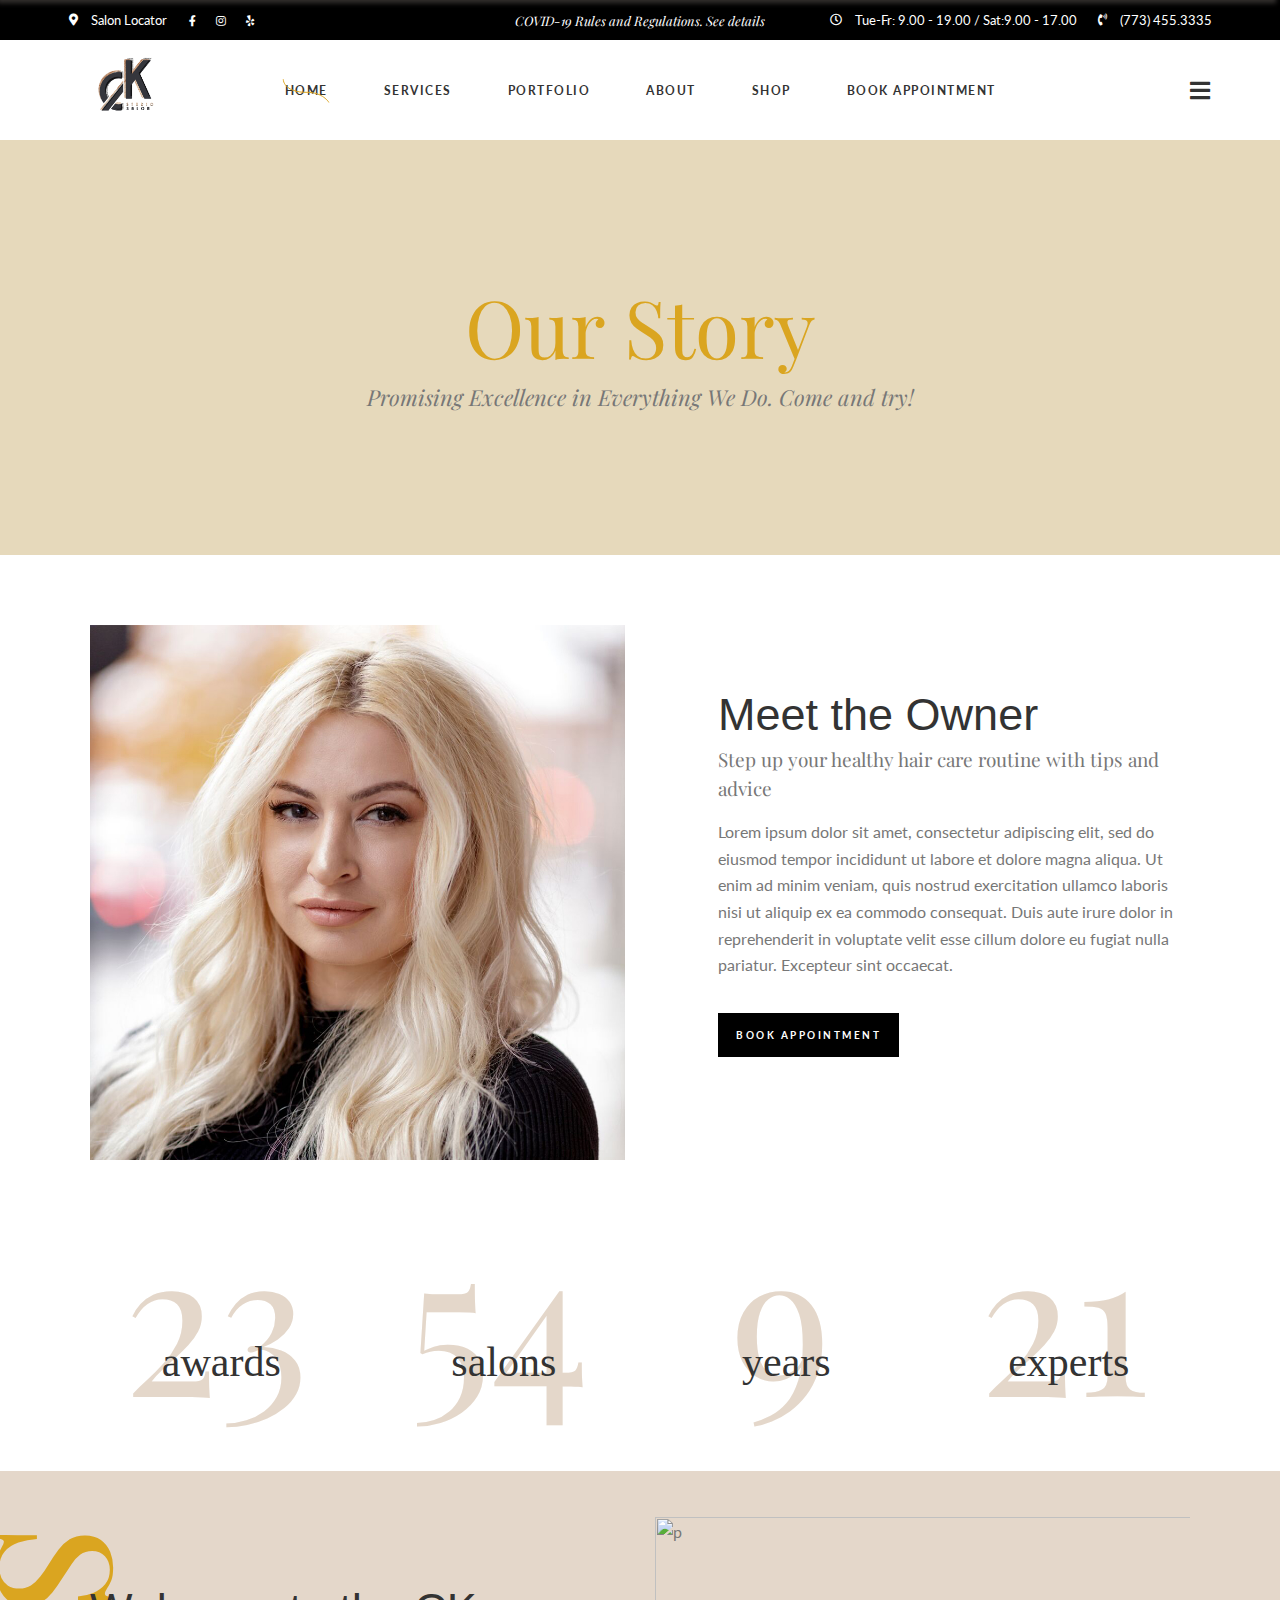
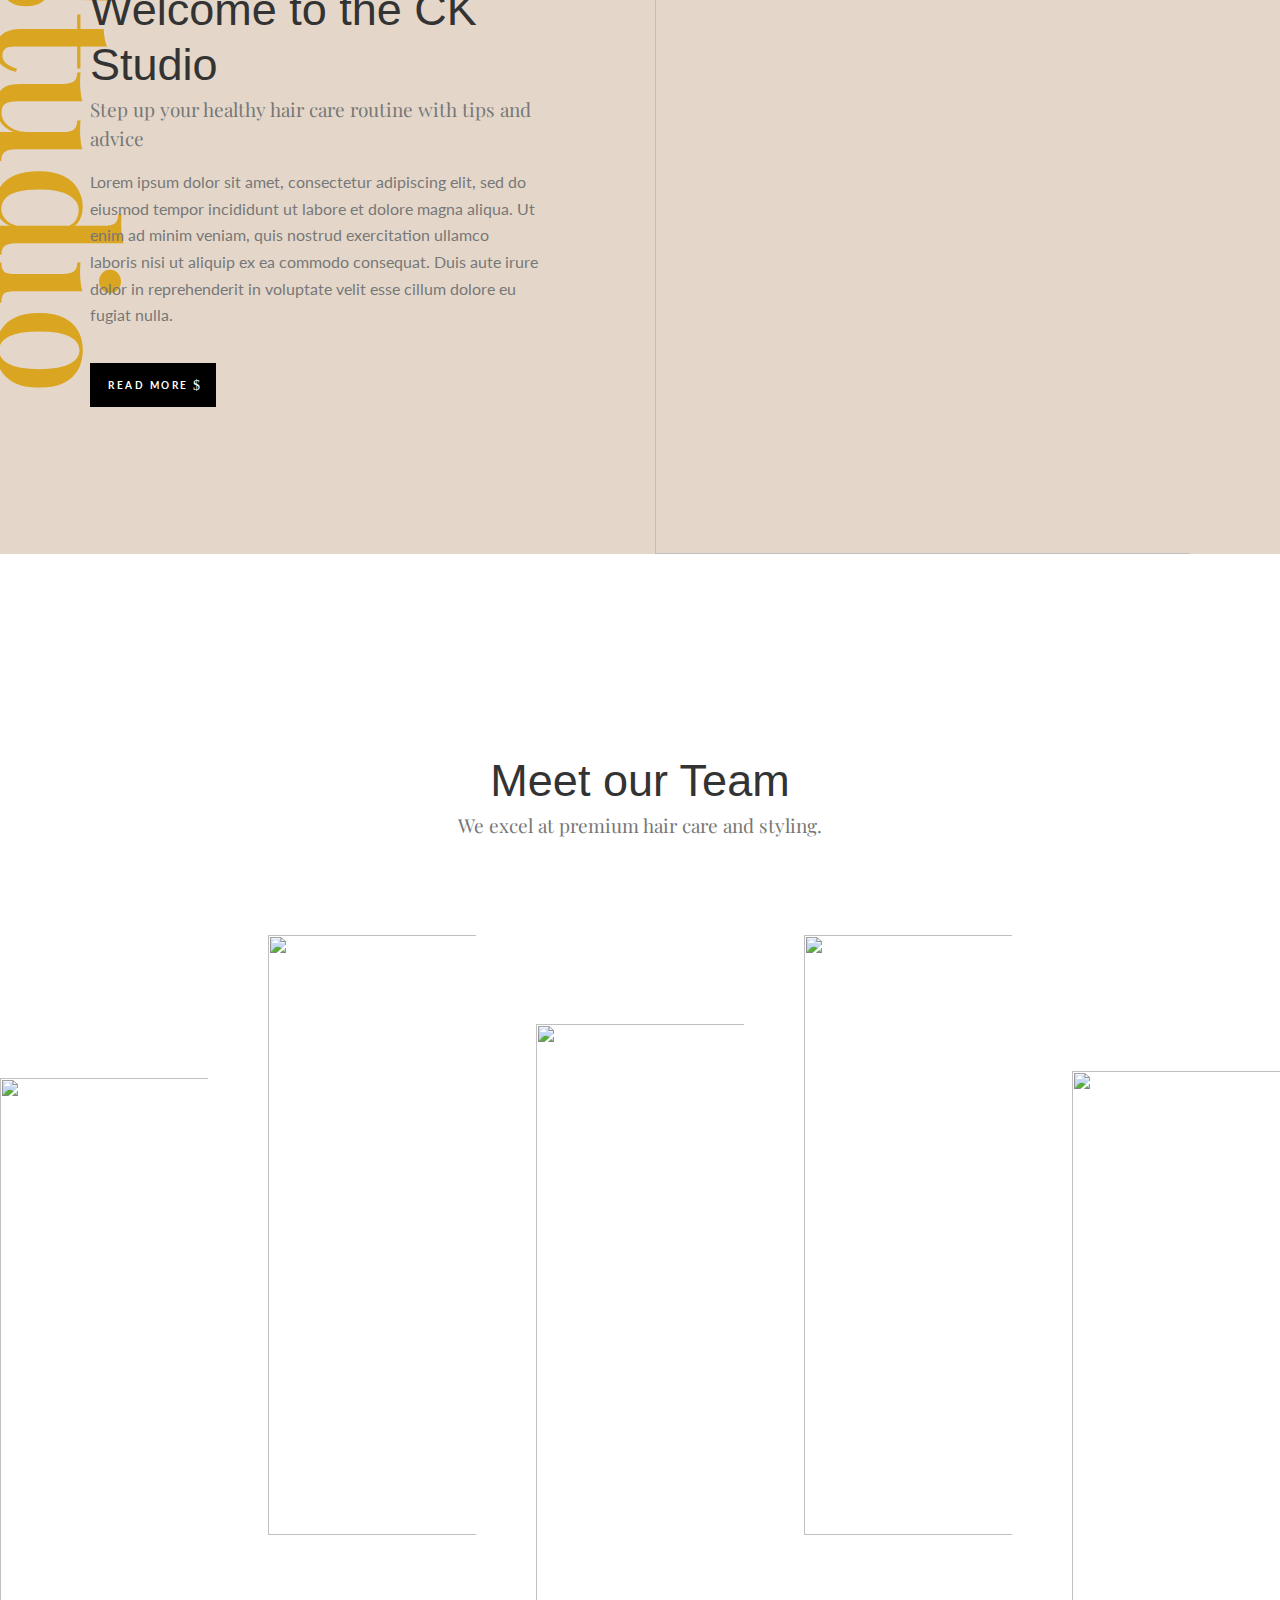
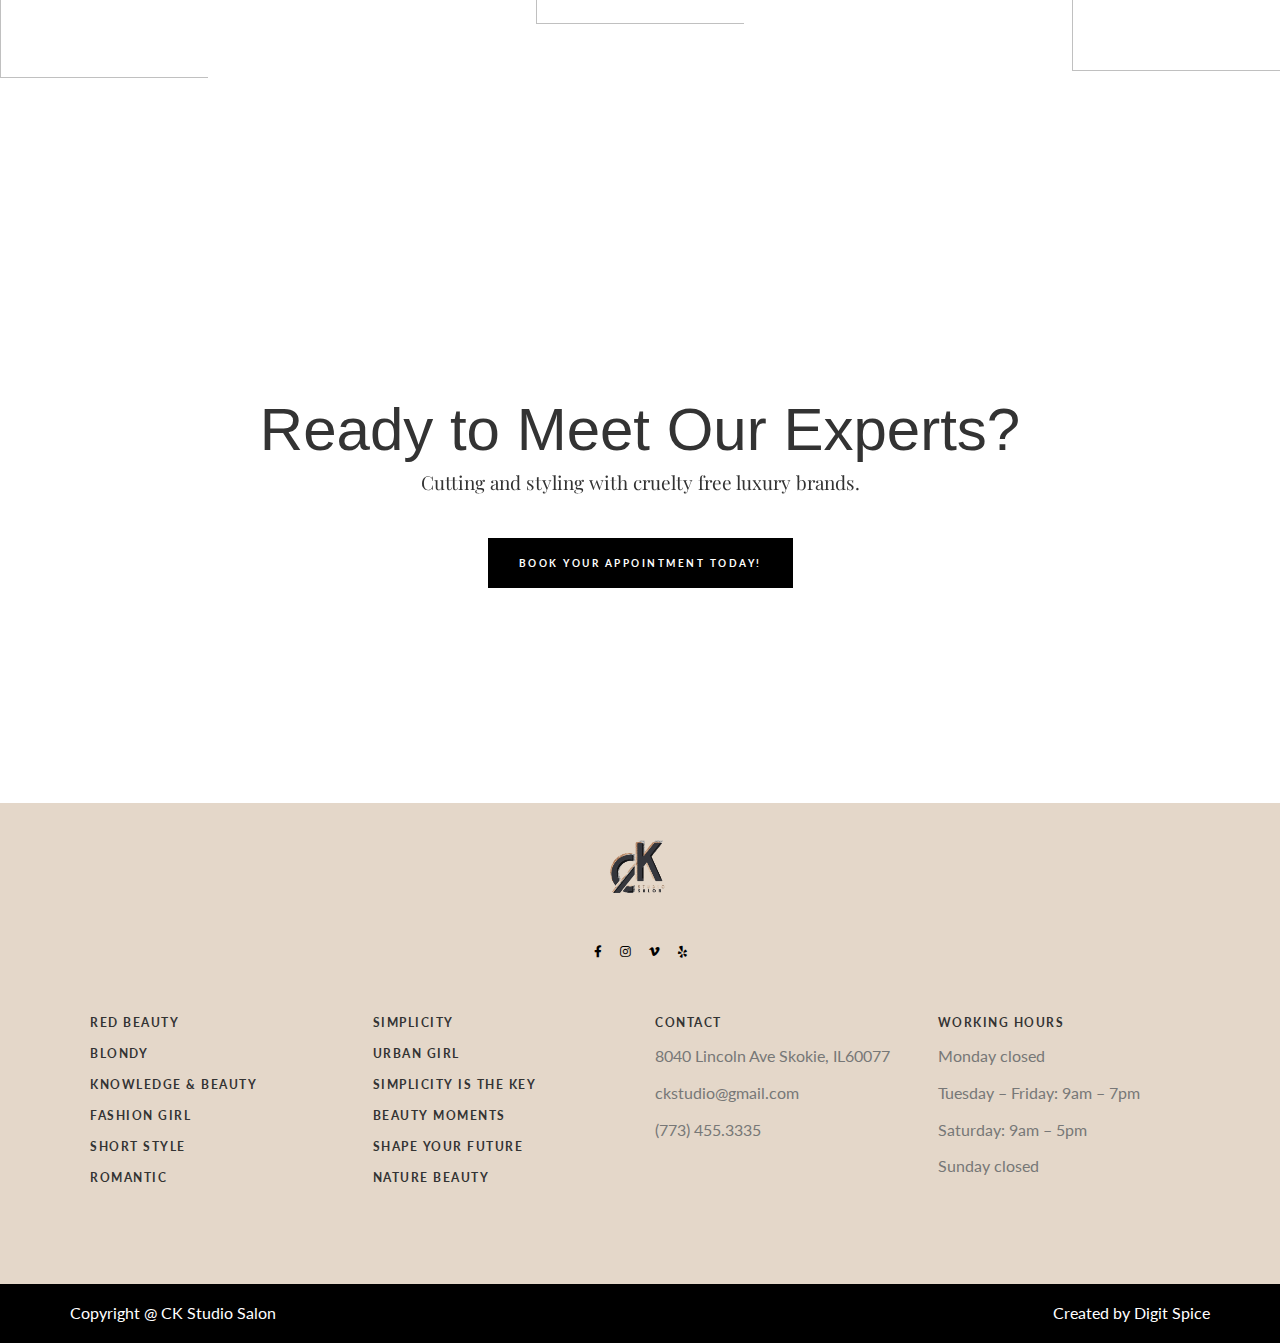
==== commit 874f8338: "Added styling" ====
--- a/about.html
+++ b/about.html
@@ -276,8 +276,8 @@
         <div class="eltdf-position-left"><div class="eltdf-position-left-inner">
         <div class="eltdf-logo-wrapper">
         <a itemprop="url" href="index.html" style="height: 100px;">
-        <img itemprop="image" class="eltdf-normal-logo" src="content/images/logo.png" width="232" height="60" alt="logo">
-        <img itemprop="image" class="eltdf-dark-logo" src="content/images/logo.png" width="232" height="60" alt="dark logo"> <img itemprop="image" class="eltdf-light-logo" src="https://lella.qodeinteractive.com/wp-content/uploads/2019/08/logo-main-img-3.png" width="232" height="60" alt="light logo"> </a>
+        <img itemprop="image" class="eltdf-normal-logo" src="content/images/logo33.png" width="232" height="60" alt="logo">
+        <img itemprop="image" class="eltdf-dark-logo" src="content/images/logo33.png" width="232" height="60" alt="dark logo"> <img itemprop="image" class="eltdf-light-logo" src="https://lella.qodeinteractive.com/wp-content/uploads/2019/08/logo-main-img-3.png" width="232" height="60" alt="light logo"> </a>
         </div>
         </div>
         </div>
@@ -369,9 +369,9 @@
         <div class="eltdf-position-left"><div class="eltdf-position-left-inner">
         <div class="eltdf-logo-wrapper">
         <a itemprop="url" href="index.html" style="height: 100px;">
-        <img itemprop="image" class="eltdf-normal-logo" src="content/images/logo.png" width="232" height="60" alt="logo">
-        <img itemprop="image" class="eltdf-dark-logo" src="content/images/logo.png" width="232" height="60" alt="dark logo"> 
-        <img itemprop="image" class="eltdf-light-logo" src="content/images/logo.png" width="232" height="60" alt="light logo"> </a>
+        <img itemprop="image" class="eltdf-normal-logo" src="content/images/logo33.png" width="232" height="60" alt="logo">
+        <img itemprop="image" class="eltdf-dark-logo" src="content/images/logo33.png" width="232" height="60" alt="dark logo"> 
+        <img itemprop="image" class="eltdf-light-logo" src="content/images/logo33.png" width="232" height="60" alt="light logo"> </a>
         </div>
         </div>
         </div>
@@ -443,7 +443,7 @@
         <div class="eltdf-position-left"><div class="eltdf-position-left-inner">
         <div class="eltdf-mobile-logo-wrapper">
         <a itemprop="url" href="index.html" style="height: 57px">
-        <img itemprop="image" src="content/images/logo.png" width="148" height="34" alt="Mobile Logo">
+        <img itemprop="image" src="content/images/logo33.png" width="148" height="34" alt="Mobile Logo">
         </a>
         </div>
         </div>
@@ -577,7 +577,7 @@
                 <div class="eltdf-eh-item-content eltdf-eh-custom-7125" style="padding: 63px 0px 132px 63px">
                 <div class="eltdf-section-title-holder  ">
                 <div class="eltdf-st-inner">
-                <h3 class="eltdf-st-title">
+                <h3 class="eltdf-st-title" style="font-family: 'Nunito Sans', sans-serif;">
                 Meet the Owner </h3>
                 <span class="eltdf-st-subtitle" style="margin-top: 2px">
                 Step up your healthy hair care routine with tips and advice </span>
@@ -603,36 +603,36 @@
 
                 <div class="eltdf-row-grid-section-wrapper "><div class="eltdf-row-grid-section"><div class="vc_row wpb_row vc_row-fluid vc_custom_1565878225974"><div class="wpb_column vc_column_container vc_col-sm-6 vc_col-lg-3 vc_col-md-6 vc_col-xs-12"><div class="vc_column-inner"><div class="wpb_wrapper"><div class="eltdf-counter-holder " style="opacity: 1;">
                         <div class="eltdf-counter-inner">
-                        <span class="eltdf-counter eltdf-zero-counter" style="font-size: 200px;color: #e6d9ba">23</span>
+                        <span class="eltdf-counter eltdf-zero-counter" style="font-size: 200px;color: #e4d7ca">23</span>
                         <span class="eltdf-counter-title" style="color: #333333">
                         awards </span>
                         </div>
                         </div><div class="vc_empty_space" style="height: 32px"><span class="vc_empty_space_inner"></span></div></div></div></div><div class="wpb_column vc_column_container vc_col-sm-6 vc_col-lg-3 vc_col-md-6 vc_col-xs-12"><div class="vc_column-inner"><div class="wpb_wrapper"><div class="eltdf-counter-holder " style="opacity: 1;">
                         <div class="eltdf-counter-inner">
-                        <span class="eltdf-counter eltdf-zero-counter" style="font-size: 200px;color: #e6d9ba">54</span>
+                        <span class="eltdf-counter eltdf-zero-counter" style="font-size: 200px;color: #e4d7ca">54</span>
                         <span class="eltdf-counter-title" style="color: #333333">
                         salons </span>
                         </div>
                         </div><div class="vc_empty_space" style="height: 32px"><span class="vc_empty_space_inner"></span></div></div></div></div><div class="wpb_column vc_column_container vc_col-sm-6 vc_col-lg-3 vc_col-md-6 vc_col-xs-12"><div class="vc_column-inner"><div class="wpb_wrapper"><div class="eltdf-counter-holder " style="opacity: 1;">
                         <div class="eltdf-counter-inner">
-                        <span class="eltdf-counter eltdf-zero-counter" style="font-size: 200px;color: #e6d9ba">9</span>
+                        <span class="eltdf-counter eltdf-zero-counter" style="font-size: 200px;color: #e4d7ca">9</span>
                         <span class="eltdf-counter-title" style="color: #333333">
                         years </span>
                         </div>
                         </div><div class="vc_empty_space" style="height: 32px"><span class="vc_empty_space_inner"></span></div></div></div></div><div class="wpb_column vc_column_container vc_col-sm-6 vc_col-lg-3 vc_col-md-6 vc_col-xs-12"><div class="vc_column-inner"><div class="wpb_wrapper"><div class="eltdf-counter-holder " style="opacity: 1;">
                         <div class="eltdf-counter-inner">
-                        <span class="eltdf-counter eltdf-zero-counter" style="font-size: 200px;color: #e6d9ba">21</span>
+                        <span class="eltdf-counter eltdf-zero-counter" style="font-size: 200px;color: #e4d7ca">21</span>
                         <span class="eltdf-counter-title" style="color: #333333">
                         experts </span>
                         </div>
                         </div><div class="vc_empty_space" style="height: 32px"><span class="vc_empty_space_inner"></span></div></div></div></div></div></div></div>
                 
-                <div class="eltdf-row-grid-section-wrapper  eltdf-row-has-bg-text" style="background-color:#e6d9ba;"><div class="eltdf-row-grid-section" style="z-index: 10;"><div class="vc_row wpb_row vc_row-fluid vc_custom_1566485689530"><div class="wpb_column vc_column_container vc_col-sm-12 vc_col-lg-6"><div class="vc_column-inner"><div class="wpb_wrapper"><div class="eltdf-elements-holder   eltdf-one-column  eltdf-responsive-mode-768 "><div class="eltdf-eh-item    " data-item-class="eltdf-eh-custom-4730" data-1367-1440="112px 0px 132px 13%" data-1025-1366="74px 55px 132px 0" data-769-1024="29px 96px 53px 0" data-681-768="18px 63px 44px 0" data-680="41px 28px 90px 0">
+                <div class="eltdf-row-grid-section-wrapper  eltdf-row-has-bg-text" style="background-color:#e4d7ca"><div class="eltdf-row-grid-section" style="z-index: 10;"><div class="vc_row wpb_row vc_row-fluid vc_custom_1566485689530"><div class="wpb_column vc_column_container vc_col-sm-12 vc_col-lg-6"><div class="vc_column-inner"><div class="wpb_wrapper"><div class="eltdf-elements-holder   eltdf-one-column  eltdf-responsive-mode-768 "><div class="eltdf-eh-item    " data-item-class="eltdf-eh-custom-4730" data-1367-1440="112px 0px 132px 13%" data-1025-1366="74px 55px 132px 0" data-769-1024="29px 96px 53px 0" data-681-768="18px 63px 44px 0" data-680="41px 28px 90px 0">
                 <div class="eltdf-eh-item-inner">
                 <div class="eltdf-eh-item-content eltdf-eh-custom-4730" style="padding: 112px 87px 132px 0">
                 <div class="eltdf-section-title-holder  ">
                 <div class="eltdf-st-inner">
-                <h3 class="eltdf-st-title">
+                <h3 class="eltdf-st-title" style="font-family: 'Nunito Sans', sans-serif;">
                 Welcome to the CK Studio </h3>
                 <span class="eltdf-st-subtitle" style="margin-top: 2px">
                 Step up your healthy hair care routine with tips and advice </span>
@@ -683,7 +683,7 @@
                             <div class="vc_row wpb_row vc_row-fluid vc_custom_1566548519029 vc_column-gap-30 eltdf-content-aligment-center">
                                     <div class="eltdf-row-grid-section-wrapper eltdf-content-aligment-center" style="padding-bottom:80px"><div class="eltdf-row-grid-section"><div class="vc_row wpb_row vc_row-fluid vc_custom_1567091192114"><div class="wpb_column vc_column_container vc_col-sm-12"><div class="vc_column-inner"><div class="wpb_wrapper"><div class="eltdf-section-title-holder  " style="text-align: center">
                                             <div class="eltdf-st-inner">
-                                            <h3 class="eltdf-st-title">
+                                            <h3 class="eltdf-st-title" style="font-family: 'Nunito Sans', sans-serif;">
                                             Meet our Team </h3>
                                             <span class="eltdf-st-subtitle" style="margin-top: 2px;">
                                             We excel at premium hair care and styling. </span>
@@ -868,7 +868,7 @@
                         <div class="eltdf-eh-item-content eltdf-eh-custom-3876" style="padding: 215px 0">
                         <div class="eltdf-section-title-holder  ">
                         <div class="eltdf-st-inner">
-                        <h2 class="eltdf-st-title">
+                        <h2 class="eltdf-st-title" style="font-family: 'Nunito Sans', sans-serif;font-style:bold;">
                         Ready to Meet Our Experts? </h2>
                         <span class="eltdf-st-subtitle" style="color: #333333;margin-top: 3px">
                         Cutting and styling with cruelty free luxury brands. </span>
@@ -904,10 +904,10 @@
 
 
 
-        <div class="eltdf-content-bottom" style="background-color: #e6d9ba;">
+        <div class="eltdf-content-bottom" style="background-color: #e4d7c9;">
                 <div class="eltdf-content-bottom-inner eltdf-grid">
                 <div class="widget widget_media_image">
-                <a href="index.html"><img width="116" height="27" src="content/images/logo.png" class="image wp-image-305  attachment-full size-full" alt="z" style="max-width: 100%; height: auto;"></a></div>
+                <a href="index.html"><img width="116" height="27" src="content/images/logo33.png" class="image wp-image-305  attachment-full size-full" alt="z" style="max-width: 100%; height: auto;"></a></div>
                 
                 <div class="widget eltdf-social-icons-group-widget text-align-center">
                  <a class="eltdf-social-icon-widget-holder eltdf-icon-has-hover" data-hover-color="goldenrod" style="color: #000000;;font-size: 12px;margin: 24px 7px 0;" href="https://www.facebook.com/QodeInteractive/" target="_blank">
@@ -972,7 +972,7 @@
 
 
         <footer class="eltdf-page-footer ">
-        <div class="eltdf-footer-top-holder" style="    background-color: #e6d9ba;">
+        <div class="eltdf-footer-top-holder" style="    background-color: #e4d7c9;">
         <div class="eltdf-footer-top-inner eltdf-grid">
         <div class="eltdf-grid-row eltdf-footer-top-alignment-left">
         <div class="eltdf-column-content eltdf-grid-col-3">
@@ -1034,7 +1034,7 @@
         <div id="media_image-2" class="widget eltdf-sidearea widget_media_image">
             
             
-            <a href="index.html"><img width="116" height="27" src="content/images/logo.png" class="image wp-image-305  attachment-full size-full" alt="z" style="max-width: 100%; height: auto;"></a></div>
+            <a href="index.html"><img width="116" height="27" src="content/images/logo33.png" class="image wp-image-305  attachment-full size-full" alt="z" style="max-width: 100%; height: auto;"></a></div>
             <div class="widget eltdf-separator-widget">
             <div class="eltdf-separator-holder clearfix  eltdf-separator-center eltdf-separator-normal">
         <div class="eltdf-separator" style="border-style: solid;margin-top: -100px"></div>
--- a/content/cache/minify/c2b2b.css
+++ b/content/cache/minify/c2b2b.css
@@ -18,8 +18,8 @@
  * Licensed under the MIT license - http://opensource.org/licenses/MIT
  *
  * Copyright (c) 2016 Daniel Eden
- */.animated{-webkit-animation-duration:1s;animation-duration:1s;-webkit-animation-fill-mode:both;animation-fill-mode:both}.animated.infinite{-webkit-animation-iteration-count:infinite;animation-iteration-count:infinite}.animated.hinge{-webkit-animation-duration:2s;animation-duration:2s}.animated.bounceIn,.animated.bounceOut,.animated.flipOutX,.animated.flipOutY{-webkit-animation-duration:.75s;animation-duration:.75s}@-webkit-keyframes bounce{20%,53%,80%,from,to{-webkit-animation-timing-function:cubic-bezier(.215,.61,.355,1);animation-timing-function:cubic-bezier(.215,.61,.355,1);-webkit-transform:translate3d(0,0,0);transform:translate3d(0,0,0)}40%,43%{-webkit-animation-timing-function:cubic-bezier(.755,.05,.855,.06);animation-timing-function:cubic-bezier(.755,.05,.855,.06);-webkit-transform:translate3d(0,-30px,0);transform:translate3d(0,-30px,0)}70%{-webkit-animation-timing-function:cubic-bezier(.755,.05,.855,.06);animation-timing-function:cubic-bezier(.755,.05,.855,.06);-webkit-transform:translate3d(0,-15px,0);transform:translate3d(0,-15px,0)}90%{-webkit-transform:translate3d(0,-4px,0);transform:translate3d(0,-4px,0)}}@keyframes bounce{20%,53%,80%,from,to{-webkit-animation-timing-function:cubic-bezier(.215,.61,.355,1);animation-timing-function:cubic-bezier(.215,.61,.355,1);-webkit-transform:translate3d(0,0,0);transform:translate3d(0,0,0)}40%,43%{-webkit-animation-timing-function:cubic-bezier(.755,.05,.855,.06);animation-timing-function:cubic-bezier(.755,.05,.855,.06);-webkit-transform:translate3d(0,-30px,0);transform:translate3d(0,-30px,0)}70%{-webkit-animation-timing-function:cubic-bezier(.755,.05,.855,.06);animation-timing-function:cubic-bezier(.755,.05,.855,.06);-webkit-transform:translate3d(0,-15px,0);transform:translate3d(0,-15px,0)}90%{-webkit-transform:translate3d(0,-4px,0);transform:translate3d(0,-4px,0)}}.bounce{-webkit-animation-name:bounce;animation-name:bounce;-webkit-transform-origin:center bottom;-ms-transform-origin:center bottom;transform-origin:center bottom}@-webkit-keyframes flash{50%,from,to{opacity:1}25%,75%{opacity:0}}@keyframes flash{50%,from,to{opacity:1}25%,75%{opacity:0}}.flash{-webkit-animation-name:flash;animation-name:flash}@-webkit-keyframes pulse{from,to{-webkit-transform:scale3d(1,1,1);transform:scale3d(1,1,1)}50%{-webkit-transform:scale3d(1.05,1.05,1.05);transform:scale3d(1.05,1.05,1.05)}}@keyframes pulse{from,to{-webkit-transform:scale3d(1,1,1);transform:scale3d(1,1,1)}50%{-webkit-transform:scale3d(1.05,1.05,1.05);transform:scale3d(1.05,1.05,1.05)}}.pulse{-webkit-animation-name:pulse;animation-name:pulse}@-webkit-keyframes rubberBand{from,to{-webkit-transform:scale3d(1,1,1);transform:scale3d(1,1,1)}30%{-webkit-transform:scale3d(1.25,.75,1);transform:scale3d(1.25,.75,1)}40%{-webkit-transform:scale3d(.75,1.25,1);transform:scale3d(.75,1.25,1)}50%{-webkit-transform:scale3d(1.15,.85,1);transform:scale3d(1.15,.85,1)}65%{-webkit-transform:scale3d(.95,1.05,1);transform:scale3d(.95,1.05,1)}75%{-webkit-transform:scale3d(1.05,.95,1);transform:scale3d(1.05,.95,1)}}@keyframes rubberBand{from,to{-webkit-transform:scale3d(1,1,1);transform:scale3d(1,1,1)}30%{-webkit-transform:scale3d(1.25,.75,1);transform:scale3d(1.25,.75,1)}40%{-webkit-transform:scale3d(.75,1.25,1);transform:scale3d(.75,1.25,1)}50%{-webkit-transform:scale3d(1.15,.85,1);transform:scale3d(1.15,.85,1)}65%{-webkit-transform:scale3d(.95,1.05,1);transform:scale3d(.95,1.05,1)}75%{-webkit-transform:scale3d(1.05,.95,1);transform:scale3d(1.05,.95,1)}}.rubberBand{-webkit-animation-name:rubberBand;animation-name:rubberBand}@-webkit-keyframes shake{from,to{-webkit-transform:translate3d(0,0,0);transform:translate3d(0,0,0)}10%,30%,50%,70%,90%{-webkit-transform:translate3d(-10px,0,0);transform:translate3d(-10px,0,0)}20%,40%,60%,80%{-webkit-transform:translate3d(10px,0,0);transform:translate3d(10px,0,0)}}@keyframes shake{from,to{-webkit-transform:translate3d(0,0,0);transform:translate3d(0,0,0)}10%,30%,50%,70%,90%{-webkit-transform:translate3d(-10px,0,0);transform:translate3d(-10px,0,0)}20%,40%,60%,80%{-webkit-transform:translate3d(10px,0,0);transform:translate3d(10px,0,0)}}.shake{-webkit-animation-name:shake;animation-name:shake}@-webkit-keyframes headShake{0%{-webkit-transform:translateX(0);transform:translateX(0)}6.5%{-webkit-transform:translateX(-6px) rotateY(-9deg);transform:translateX(-6px) rotateY(-9deg)}18.5%{-webkit-transform:translateX(5px) rotateY(7deg);transform:translateX(5px) rotateY(7deg)}31.5%{-webkit-transform:translateX(-3px) rotateY(-5deg);transform:translateX(-3px) rotateY(-5deg)}43.5%{-webkit-transform:translateX(2px) rotateY(3deg);transform:translateX(2px) rotateY(3deg)}50%{-webkit-transform:translateX(0);transform:translateX(0)}}@keyframes headShake{0%{-webkit-transform:translateX(0);transform:translateX(0)}6.5%{-webkit-transform:translateX(-6px) rotateY(-9deg);transform:translateX(-6px) rotateY(-9deg)}18.5%{-webkit-transform:translateX(5px) rotateY(7deg);transform:translateX(5px) rotateY(7deg)}31.5%{-webkit-transform:translateX(-3px) rotateY(-5deg);transform:translateX(-3px) rotateY(-5deg)}43.5%{-webkit-transform:translateX(2px) rotateY(3deg);transform:translateX(2px) rotateY(3deg)}50%{-webkit-transform:translateX(0);transform:translateX(0)}}.headShake{-webkit-animation-timing-function:ease-in-out;animation-timing-function:ease-in-out;-webkit-animation-name:headShake;animation-name:headShake}@-webkit-keyframes swing{20%{-webkit-transform:rotate3d(0,0,1,15deg);transform:rotate3d(0,0,1,15deg)}40%{-webkit-transform:rotate3d(0,0,1,-10deg);transform:rotate3d(0,0,1,-10deg)}60%{-webkit-transform:rotate3d(0,0,1,5deg);transform:rotate3d(0,0,1,5deg)}80%{-webkit-transform:rotate3d(0,0,1,-5deg);transform:rotate3d(0,0,1,-5deg)}to{-webkit-transform:rotate3d(0,0,1,0deg);transform:rotate3d(0,0,1,0deg)}}@keyframes swing{20%{-webkit-transform:rotate3d(0,0,1,15deg);transform:rotate3d(0,0,1,15deg)}40%{-webkit-transform:rotate3d(0,0,1,-10deg);transform:rotate3d(0,0,1,-10deg)}60%{-webkit-transform:rotate3d(0,0,1,5deg);transform:rotate3d(0,0,1,5deg)}80%{-webkit-transform:rotate3d(0,0,1,-5deg);transform:rotate3d(0,0,1,-5deg)}to{-webkit-transform:rotate3d(0,0,1,0deg);transform:rotate3d(0,0,1,0deg)}}.swing{-webkit-transform-origin:top center;-ms-transform-origin:top center;transform-origin:top center;-webkit-animation-name:swing;animation-name:swing}@-webkit-keyframes tada{from,to{-webkit-transform:scale3d(1,1,1);transform:scale3d(1,1,1)}10%,20%{-webkit-transform:scale3d(.9,.9,.9) rotate3d(0,0,1,-3deg);transform:scale3d(.9,.9,.9) rotate3d(0,0,1,-3deg)}30%,50%,70%,90%{-webkit-transform:scale3d(1.1,1.1,1.1) rotate3d(0,0,1,3deg);transform:scale3d(1.1,1.1,1.1) rotate3d(0,0,1,3deg)}40%,60%,80%{-webkit-transform:scale3d(1.1,1.1,1.1) rotate3d(0,0,1,-3deg);transform:scale3d(1.1,1.1,1.1) rotate3d(0,0,1,-3deg)}}@keyframes tada{from,to{-webkit-transform:scale3d(1,1,1);transform:scale3d(1,1,1)}10%,20%{-webkit-transform:scale3d(.9,.9,.9) rotate3d(0,0,1,-3deg);transform:scale3d(.9,.9,.9) rotate3d(0,0,1,-3deg)}30%,50%,70%,90%{-webkit-transform:scale3d(1.1,1.1,1.1) rotate3d(0,0,1,3deg);transform:scale3d(1.1,1.1,1.1) rotate3d(0,0,1,3deg)}40%,60%,80%{-webkit-transform:scale3d(1.1,1.1,1.1) rotate3d(0,0,1,-3deg);transform:scale3d(1.1,1.1,1.1) rotate3d(0,0,1,-3deg)}}.tada{-webkit-animation-name:tada;animation-name:tada}@-webkit-keyframes wobble{from,to{-webkit-transform:none;transform:none}15%{-webkit-transform:translate3d(-25%,0,0) rotate3d(0,0,1,-5deg);transform:translate3d(-25%,0,0) rotate3d(0,0,1,-5deg)}30%{-webkit-transform:translate3d(20%,0,0) rotate3d(0,0,1,3deg);transform:translate3d(20%,0,0) rotate3d(0,0,1,3deg)}45%{-webkit-transform:translate3d(-15%,0,0) rotate3d(0,0,1,-3deg);transform:translate3d(-15%,0,0) rotate3d(0,0,1,-3deg)}60%{-webkit-transform:translate3d(10%,0,0) rotate3d(0,0,1,2deg);transform:translate3d(10%,0,0) rotate3d(0,0,1,2deg)}75%{-webkit-transform:translate3d(-5%,0,0) rotate3d(0,0,1,-1deg);transform:translate3d(-5%,0,0) rotate3d(0,0,1,-1deg)}}@keyframes wobble{from,to{-webkit-transform:none;transform:none}15%{-webkit-transform:translate3d(-25%,0,0) rotate3d(0,0,1,-5deg);transform:translate3d(-25%,0,0) rotate3d(0,0,1,-5deg)}30%{-webkit-transform:translate3d(20%,0,0) rotate3d(0,0,1,3deg);transform:translate3d(20%,0,0) rotate3d(0,0,1,3deg)}45%{-webkit-transform:translate3d(-15%,0,0) rotate3d(0,0,1,-3deg);transform:translate3d(-15%,0,0) rotate3d(0,0,1,-3deg)}60%{-webkit-transform:translate3d(10%,0,0) rotate3d(0,0,1,2deg);transform:translate3d(10%,0,0) rotate3d(0,0,1,2deg)}75%{-webkit-transform:translate3d(-5%,0,0) rotate3d(0,0,1,-1deg);transform:translate3d(-5%,0,0) rotate3d(0,0,1,-1deg)}}.wobble{-webkit-animation-name:wobble;animation-name:wobble}@-webkit-keyframes jello{11.1%,from,to{-webkit-transform:none;transform:none}22.2%{-webkit-transform:skewX(-12.5deg) skewY(-12.5deg);transform:skewX(-12.5deg) skewY(-12.5deg)}33.3%{-webkit-transform:skewX(6.25deg) skewY(6.25deg);transform:skewX(6.25deg) skewY(6.25deg)}44.4%{-webkit-transform:skewX(-3.125deg) skewY(-3.125deg);transform:skewX(-3.125deg) skewY(-3.125deg)}55.5%{-webkit-transform:skewX(1.5625deg) skewY(1.5625deg);transform:skewX(1.5625deg) skewY(1.5625deg)}66.6%{-webkit-transform:skewX(-.78125deg) skewY(-.78125deg);transform:skewX(-.78125deg) skewY(-.78125deg)}77.7%{-webkit-transform:skewX(.39063deg) skewY(.39063deg);transform:skewX(.39063deg) skewY(.39063deg)}88.8%{-webkit-transform:skewX(-.19531deg) skewY(-.19531deg);transform:skewX(-.19531deg) skewY(-.19531deg)}}@keyframes jello{11.1%,from,to{-webkit-transform:none;transform:none}22.2%{-webkit-transform:skewX(-12.5deg) skewY(-12.5deg);transform:skewX(-12.5deg) skewY(-12.5deg)}33.3%{-webkit-transform:skewX(6.25deg) skewY(6.25deg);transform:skewX(6.25deg) skewY(6.25deg)}44.4%{-webkit-transform:skewX(-3.125deg) skewY(-3.125deg);transform:skewX(-3.125deg) skewY(-3.125deg)}55.5%{-webkit-transform:skewX(1.5625deg) skewY(1.5625deg);transform:skewX(1.5625deg) skewY(1.5625deg)}66.6%{-webkit-transform:skewX(-.78125deg) skewY(-.78125deg);transform:skewX(-.78125deg) skewY(-.78125deg)}77.7%{-webkit-transform:skewX(.39063deg) skewY(.39063deg);transform:skewX(.39063deg) skewY(.39063deg)}88.8%{-webkit-transform:skewX(-.19531deg) skewY(-.19531deg);transform:skewX(-.19531deg) skewY(-.19531deg)}}.jello{-webkit-animation-name:jello;animation-name:jello;-webkit-transform-origin:center;-ms-transform-origin:center;transform-origin:center}@-webkit-keyframes bounceIn{20%,40%,60%,80%,from,to{-webkit-animation-timing-function:cubic-bezier(.215,.61,.355,1);animation-timing-function:cubic-bezier(.215,.61,.355,1)}0%{opacity:0;-webkit-transform:scale3d(.3,.3,.3);transform:scale3d(.3,.3,.3)}20%{-webkit-transform:scale3d(1.1,1.1,1.1);transform:scale3d(1.1,1.1,1.1)}40%{-webkit-transform:scale3d(.9,.9,.9);transform:scale3d(.9,.9,.9)}60%{opacity:1;-webkit-transform:scale3d(1.03,1.03,1.03);transform:scale3d(1.03,1.03,1.03)}80%{-webkit-transform:scale3d(.97,.97,.97);transform:scale3d(.97,.97,.97)}to{opacity:1;-webkit-transform:scale3d(1,1,1);transform:scale3d(1,1,1)}}@keyframes bounceIn{20%,40%,60%,80%,from,to{-webkit-animation-timing-function:cubic-bezier(.215,.61,.355,1);animation-timing-function:cubic-bezier(.215,.61,.355,1)}0%{opacity:0;-webkit-transform:scale3d(.3,.3,.3);transform:scale3d(.3,.3,.3)}20%{-webkit-transform:scale3d(1.1,1.1,1.1);transform:scale3d(1.1,1.1,1.1)}40%{-webkit-transform:scale3d(.9,.9,.9);transform:scale3d(.9,.9,.9)}60%{opacity:1;-webkit-transform:scale3d(1.03,1.03,1.03);transform:scale3d(1.03,1.03,1.03)}80%{-webkit-transform:scale3d(.97,.97,.97);transform:scale3d(.97,.97,.97)}to{opacity:1;-webkit-transform:scale3d(1,1,1);transform:scale3d(1,1,1)}}.bounceIn{-webkit-animation-name:bounceIn;animation-name:bounceIn}@-webkit-keyframes bounceInDown{60%,75%,90%,from,to{-webkit-animation-timing-function:cubic-bezier(.215,.61,.355,1);animation-timing-function:cubic-bezier(.215,.61,.355,1)}0%{opacity:0;-webkit-transform:translate3d(0,-3000px,0);transform:translate3d(0,-3000px,0)}60%{opacity:1;-webkit-transform:translate3d(0,25px,0);transform:translate3d(0,25px,0)}75%{-webkit-transform:translate3d(0,-10px,0);transform:translate3d(0,-10px,0)}90%{-webkit-transform:translate3d(0,5px,0);transform:translate3d(0,5px,0)}to{-webkit-transform:none;transform:none}}@keyframes bounceInDown{60%,75%,90%,from,to{-webkit-animation-timing-function:cubic-bezier(.215,.61,.355,1);animation-timing-function:cubic-bezier(.215,.61,.355,1)}0%{opacity:0;-webkit-transform:translate3d(0,-3000px,0);transform:translate3d(0,-3000px,0)}60%{opacity:1;-webkit-transform:translate3d(0,25px,0);transform:translate3d(0,25px,0)}75%{-webkit-transform:translate3d(0,-10px,0);transform:translate3d(0,-10px,0)}90%{-webkit-transform:translate3d(0,5px,0);transform:translate3d(0,5px,0)}to{-webkit-transform:none;transform:none}}.bounceInDown{-webkit-animation-name:bounceInDown;animation-name:bounceInDown}@-webkit-keyframes bounceInLeft{60%,75%,90%,from,to{-webkit-animation-timing-function:cubic-bezier(.215,.61,.355,1);animation-timing-function:cubic-bezier(.215,.61,.355,1)}0%{opacity:0;-webkit-transform:translate3d(-3000px,0,0);transform:translate3d(-3000px,0,0)}60%{opacity:1;-webkit-transform:translate3d(25px,0,0);transform:translate3d(25px,0,0)}75%{-webkit-transform:translate3d(-10px,0,0);transform:translate3d(-10px,0,0)}90%{-webkit-transform:translate3d(5px,0,0);transform:translate3d(5px,0,0)}to{-webkit-transform:none;transform:none}}@keyframes bounceInLeft{60%,75%,90%,from,to{-webkit-animation-timing-function:cubic-bezier(.215,.61,.355,1);animation-timing-function:cubic-bezier(.215,.61,.355,1)}0%{opacity:0;-webkit-transform:translate3d(-3000px,0,0);transform:translate3d(-3000px,0,0)}60%{opacity:1;-webkit-transform:translate3d(25px,0,0);transform:translate3d(25px,0,0)}75%{-webkit-transform:translate3d(-10px,0,0);transform:translate3d(-10px,0,0)}90%{-webkit-transform:translate3d(5px,0,0);transform:translate3d(5px,0,0)}to{-webkit-transform:none;transform:none}}.bounceInLeft{-webkit-animation-name:bounceInLeft;animation-name:bounceInLeft}@-webkit-keyframes bounceInRight{60%,75%,90%,from,to{-webkit-animation-timing-function:cubic-bezier(.215,.61,.355,1);animation-timing-function:cubic-bezier(.215,.61,.355,1)}from{opacity:0;-webkit-transform:translate3d(3000px,0,0);transform:translate3d(3000px,0,0)}60%{opacity:1;-webkit-transform:translate3d(-25px,0,0);transform:translate3d(-25px,0,0)}75%{-webkit-transform:translate3d(10px,0,0);transform:translate3d(10px,0,0)}90%{-webkit-transform:translate3d(-5px,0,0);transform:translate3d(-5px,0,0)}to{-webkit-transform:none;transform:none}}@keyframes bounceInRight{60%,75%,90%,from,to{-webkit-animation-timing-function:cubic-bezier(.215,.61,.355,1);animation-timing-function:cubic-bezier(.215,.61,.355,1)}from{opacity:0;-webkit-transform:translate3d(3000px,0,0);transform:translate3d(3000px,0,0)}60%{opacity:1;-webkit-transform:translate3d(-25px,0,0);transform:translate3d(-25px,0,0)}75%{-webkit-transform:translate3d(10px,0,0);transform:translate3d(10px,0,0)}90%{-webkit-transform:translate3d(-5px,0,0);transform:translate3d(-5px,0,0)}to{-webkit-transform:none;transform:none}}.bounceInRight{-webkit-animation-name:bounceInRight;animation-name:bounceInRight}@-webkit-keyframes bounceInUp{60%,75%,90%,from,to{-webkit-animation-timing-function:cubic-bezier(.215,.61,.355,1);animation-timing-function:cubic-bezier(.215,.61,.355,1)}from{opacity:0;-webkit-transform:translate3d(0,3000px,0);transform:translate3d(0,3000px,0)}60%{opacity:1;-webkit-transform:translate3d(0,-20px,0);transform:translate3d(0,-20px,0)}75%{-webkit-transform:translate3d(0,10px,0);transform:translate3d(0,10px,0)}90%{-webkit-transform:translate3d(0,-5px,0);transform:translate3d(0,-5px,0)}to{-webkit-transform:translate3d(0,0,0);transform:translate3d(0,0,0)}}@keyframes bounceInUp{60%,75%,90%,from,to{-webkit-animation-timing-function:cubic-bezier(.215,.61,.355,1);animation-timing-function:cubic-bezier(.215,.61,.355,1)}from{opacity:0;-webkit-transform:translate3d(0,3000px,0);transform:translate3d(0,3000px,0)}60%{opacity:1;-webkit-transform:translate3d(0,-20px,0);transform:translate3d(0,-20px,0)}75%{-webkit-transform:translate3d(0,10px,0);transform:translate3d(0,10px,0)}90%{-webkit-transform:translate3d(0,-5px,0);transform:translate3d(0,-5px,0)}to{-webkit-transform:translate3d(0,0,0);transform:translate3d(0,0,0)}}.bounceInUp{-webkit-animation-name:bounceInUp;animation-name:bounceInUp}@-webkit-keyframes bounceOut{20%{-webkit-transform:scale3d(.9,.9,.9);transform:scale3d(.9,.9,.9)}50%,55%{opacity:1;-webkit-transform:scale3d(1.1,1.1,1.1);transform:scale3d(1.1,1.1,1.1)}to{opacity:0;-webkit-transform:scale3d(.3,.3,.3);transform:scale3d(.3,.3,.3)}}@keyframes bounceOut{20%{-webkit-transform:scale3d(.9,.9,.9);transform:scale3d(.9,.9,.9)}50%,55%{opacity:1;-webkit-transform:scale3d(1.1,1.1,1.1);transform:scale3d(1.1,1.1,1.1)}to{opacity:0;-webkit-transform:scale3d(.3,.3,.3);transform:scale3d(.3,.3,.3)}}.bounceOut{-webkit-animation-name:bounceOut;animation-name:bounceOut}@-webkit-keyframes bounceOutDown{20%{-webkit-transform:translate3d(0,10px,0);transform:translate3d(0,10px,0)}40%,45%{opacity:1;-webkit-transform:translate3d(0,-20px,0);transform:translate3d(0,-20px,0)}to{opacity:0;-webkit-transform:translate3d(0,2000px,0);transform:translate3d(0,2000px,0)}}@keyframes bounceOutDown{20%{-webkit-transform:translate3d(0,10px,0);transform:translate3d(0,10px,0)}40%,45%{opacity:1;-webkit-transform:translate3d(0,-20px,0);transform:translate3d(0,-20px,0)}to{opacity:0;-webkit-transform:translate3d(0,2000px,0);transform:translate3d(0,2000px,0)}}.bounceOutDown{-webkit-animation-name:bounceOutDown;animation-name:bounceOutDown}@-webkit-keyframes bounceOutLeft{20%{opacity:1;-webkit-transform:translate3d(20px,0,0);transform:translate3d(20px,0,0)}to{opacity:0;-webkit-transform:translate3d(-2000px,0,0);transform:translate3d(-2000px,0,0)}}@keyframes bounceOutLeft{20%{opacity:1;-webkit-transform:translate3d(20px,0,0);transform:translate3d(20px,0,0)}to{opacity:0;-webkit-transform:translate3d(-2000px,0,0);transform:translate3d(-2000px,0,0)}}.bounceOutLeft{-webkit-animation-name:bounceOutLeft;animation-name:bounceOutLeft}@-webkit-keyframes bounceOutRight{20%{opacity:1;-webkit-transform:translate3d(-20px,0,0);transform:translate3d(-20px,0,0)}to{opacity:0;-webkit-transform:translate3d(2000px,0,0);transform:translate3d(2000px,0,0)}}@keyframes bounceOutRight{20%{opacity:1;-webkit-transform:translate3d(-20px,0,0);transform:translate3d(-20px,0,0)}to{opacity:0;-webkit-transform:translate3d(2000px,0,0);transform:translate3d(2000px,0,0)}}.bounceOutRight{-webkit-animation-name:bounceOutRight;animation-name:bounceOutRight}@-webkit-keyframes bounceOutUp{20%{-webkit-transform:translate3d(0,-10px,0);transform:translate3d(0,-10px,0)}40%,45%{opacity:1;-webkit-transform:translate3d(0,20px,0);transform:translate3d(0,20px,0)}to{opacity:0;-webkit-transform:translate3d(0,-2000px,0);transform:translate3d(0,-2000px,0)}}@keyframes bounceOutUp{20%{-webkit-transform:translate3d(0,-10px,0);transform:translate3d(0,-10px,0)}40%,45%{opacity:1;-webkit-transform:translate3d(0,20px,0);transform:translate3d(0,20px,0)}to{opacity:0;-webkit-transform:translate3d(0,-2000px,0);transform:translate3d(0,-2000px,0)}}.bounceOutUp{-webkit-animation-name:bounceOutUp;animation-name:bounceOutUp}@-webkit-keyframes fadeIn{from{opacity:0}to{opacity:1}}@keyframes fadeIn{from{opacity:0}to{opacity:1}}.fadeIn{-webkit-animation-name:fadeIn;animation-name:fadeIn}@-webkit-keyframes fadeInDown{from{opacity:0;-webkit-transform:translate3d(0,-100%,0);transform:translate3d(0,-100%,0)}to{opacity:1;-webkit-transform:none;transform:none}}@keyframes fadeInDown{from{opacity:0;-webkit-transform:translate3d(0,-100%,0);transform:translate3d(0,-100%,0)}to{opacity:1;-webkit-transform:none;transform:none}}.fadeInDown{-webkit-animation-name:fadeInDown;animation-name:fadeInDown}@-webkit-keyframes fadeInDownBig{from{opacity:0;-webkit-transform:translate3d(0,-2000px,0);transform:translate3d(0,-2000px,0)}to{opacity:1;-webkit-transform:none;transform:none}}@keyframes fadeInDownBig{from{opacity:0;-webkit-transform:translate3d(0,-2000px,0);transform:translate3d(0,-2000px,0)}to{opacity:1;-webkit-transform:none;transform:none}}.fadeInDownBig{-webkit-animation-name:fadeInDownBig;animation-name:fadeInDownBig}@-webkit-keyframes fadeInLeft{from{opacity:0;-webkit-transform:translate3d(-100%,0,0);transform:translate3d(-100%,0,0)}to{opacity:1;-webkit-transform:none;transform:none}}@keyframes fadeInLeft{from{opacity:0;-webkit-transform:translate3d(-100%,0,0);transform:translate3d(-100%,0,0)}to{opacity:1;-webkit-transform:none;transform:none}}.fadeInLeft{-webkit-animation-name:fadeInLeft;animation-name:fadeInLeft}@-webkit-keyframes fadeInLeftBig{from{opacity:0;-webkit-transform:translate3d(-2000px,0,0);transform:translate3d(-2000px,0,0)}to{opacity:1;-webkit-transform:none;transform:none}}@keyframes fadeInLeftBig{from{opacity:0;-webkit-transform:translate3d(-2000px,0,0);transform:translate3d(-2000px,0,0)}to{opacity:1;-webkit-transform:none;transform:none}}.fadeInLeftBig{-webkit-animation-name:fadeInLeftBig;animation-name:fadeInLeftBig}@-webkit-keyframes fadeInRight{from{opacity:0;-webkit-transform:translate3d(100%,0,0);transform:translate3d(100%,0,0)}to{opacity:1;-webkit-transform:none;transform:none}}@keyframes fadeInRight{from{opacity:0;-webkit-transform:translate3d(100%,0,0);transform:translate3d(100%,0,0)}to{opacity:1;-webkit-transform:none;transform:none}}.fadeInRight{-webkit-animation-name:fadeInRight;animation-name:fadeInRight}@-webkit-keyframes fadeInRightBig{from{opacity:0;-webkit-transform:translate3d(2000px,0,0);transform:translate3d(2000px,0,0)}to{opacity:1;-webkit-transform:none;transform:none}}@keyframes fadeInRightBig{from{opacity:0;-webkit-transform:translate3d(2000px,0,0);transform:translate3d(2000px,0,0)}to{opacity:1;-webkit-transform:none;transform:none}}.fadeInRightBig{-webkit-animation-name:fadeInRightBig;animation-name:fadeInRightBig}@-webkit-keyframes fadeInUp{from{opacity:0;-webkit-transform:translate3d(0,100%,0);transform:translate3d(0,100%,0)}to{opacity:1;-webkit-transform:none;transform:none}}@keyframes fadeInUp{from{opacity:0;-webkit-transform:translate3d(0,100%,0);transform:translate3d(0,100%,0)}to{opacity:1;-webkit-transform:none;transform:none}}.fadeInUp{-webkit-animation-name:fadeInUp;animation-name:fadeInUp}@-webkit-keyframes fadeInUpBig{from{opacity:0;-webkit-transform:translate3d(0,2000px,0);transform:translate3d(0,2000px,0)}to{opacity:1;-webkit-transform:none;transform:none}}@keyframes fadeInUpBig{from{opacity:0;-webkit-transform:translate3d(0,2000px,0);transform:translate3d(0,2000px,0)}to{opacity:1;-webkit-transform:none;transform:none}}.fadeInUpBig{-webkit-animation-name:fadeInUpBig;animation-name:fadeInUpBig}@-webkit-keyframes fadeOut{from{opacity:1}to{opacity:0}}@keyframes fadeOut{from{opacity:1}to{opacity:0}}.fadeOut{-webkit-animation-name:fadeOut;animation-name:fadeOut}@-webkit-keyframes fadeOutDown{from{opacity:1}to{opacity:0;-webkit-transform:translate3d(0,100%,0);transform:translate3d(0,100%,0)}}@keyframes fadeOutDown{from{opacity:1}to{opacity:0;-webkit-transform:translate3d(0,100%,0);transform:translate3d(0,100%,0)}}.fadeOutDown{-webkit-animation-name:fadeOutDown;animation-name:fadeOutDown}@-webkit-keyframes fadeOutDownBig{from{opacity:1}to{opacity:0;-webkit-transform:translate3d(0,2000px,0);transform:translate3d(0,2000px,0)}}@keyframes fadeOutDownBig{from{opacity:1}to{opacity:0;-webkit-transform:translate3d(0,2000px,0);transform:translate3d(0,2000px,0)}}.fadeOutDownBig{-webkit-animation-name:fadeOutDownBig;animation-name:fadeOutDownBig}@-webkit-keyframes fadeOutLeft{from{opacity:1}to{opacity:0;-webkit-transform:translate3d(-100%,0,0);transform:translate3d(-100%,0,0)}}@keyframes fadeOutLeft{from{opacity:1}to{opacity:0;-webkit-transform:translate3d(-100%,0,0);transform:translate3d(-100%,0,0)}}.fadeOutLeft{-webkit-animation-name:fadeOutLeft;animation-name:fadeOutLeft}@-webkit-keyframes fadeOutLeftBig{from{opacity:1}to{opacity:0;-webkit-transform:translate3d(-2000px,0,0);transform:translate3d(-2000px,0,0)}}@keyframes fadeOutLeftBig{from{opacity:1}to{opacity:0;-webkit-transform:translate3d(-2000px,0,0);transform:translate3d(-2000px,0,0)}}.fadeOutLeftBig{-webkit-animation-name:fadeOutLeftBig;animation-name:fadeOutLeftBig}@-webkit-keyframes fadeOutRight{from{opacity:1}to{opacity:0;-webkit-transform:translate3d(100%,0,0);transform:translate3d(100%,0,0)}}@keyframes fadeOutRight{from{opacity:1}to{opacity:0;-webkit-transform:translate3d(100%,0,0);transform:translate3d(100%,0,0)}}.fadeOutRight{-webkit-animation-name:fadeOutRight;animation-name:fadeOutRight}@-webkit-keyframes fadeOutRightBig{from{opacity:1}to{opacity:0;-webkit-transform:translate3d(2000px,0,0);transform:translate3d(2000px,0,0)}}@keyframes fadeOutRightBig{from{opacity:1}to{opacity:0;-webkit-transform:translate3d(2000px,0,0);transform:translate3d(2000px,0,0)}}.fadeOutRightBig{-webkit-animation-name:fadeOutRightBig;animation-name:fadeOutRightBig}@-webkit-keyframes fadeOutUp{from{opacity:1}to{opacity:0;-webkit-transform:translate3d(0,-100%,0);transform:translate3d(0,-100%,0)}}@keyframes fadeOutUp{from{opacity:1}to{opacity:0;-webkit-transform:translate3d(0,-100%,0);transform:translate3d(0,-100%,0)}}.fadeOutUp{-webkit-animation-name:fadeOutUp;animation-name:fadeOutUp}@-webkit-keyframes fadeOutUpBig{from{opacity:1}to{opacity:0;-webkit-transform:translate3d(0,-2000px,0);transform:translate3d(0,-2000px,0)}}@keyframes fadeOutUpBig{from{opacity:1}to{opacity:0;-webkit-transform:translate3d(0,-2000px,0);transform:translate3d(0,-2000px,0)}}.fadeOutUpBig{-webkit-animation-name:fadeOutUpBig;animation-name:fadeOutUpBig}@-webkit-keyframes flip{from{-webkit-transform:perspective(400px) rotate3d(0,1,0,-360deg);transform:perspective(400px) rotate3d(0,1,0,-360deg);-webkit-animation-timing-function:ease-out;animation-timing-function:ease-out}40%{-webkit-transform:perspective(400px) translate3d(0,0,150px) rotate3d(0,1,0,-190deg);transform:perspective(400px) translate3d(0,0,150px) rotate3d(0,1,0,-190deg);-webkit-animation-timing-function:ease-out;animation-timing-function:ease-out}50%{-webkit-transform:perspective(400px) translate3d(0,0,150px) rotate3d(0,1,0,-170deg);transform:perspective(400px) translate3d(0,0,150px) rotate3d(0,1,0,-170deg);-webkit-animation-timing-function:ease-in;animation-timing-function:ease-in}80%{-webkit-transform:perspective(400px) scale3d(.95,.95,.95);transform:perspective(400px) scale3d(.95,.95,.95);-webkit-animation-timing-function:ease-in;animation-timing-function:ease-in}to{-webkit-transform:perspective(400px);transform:perspective(400px);-webkit-animation-timing-function:ease-in;animation-timing-function:ease-in}}@keyframes flip{from{-webkit-transform:perspective(400px) rotate3d(0,1,0,-360deg);transform:perspective(400px) rotate3d(0,1,0,-360deg);-webkit-animation-timing-function:ease-out;animation-timing-function:ease-out}40%{-webkit-transform:perspective(400px) translate3d(0,0,150px) rotate3d(0,1,0,-190deg);transform:perspective(400px) translate3d(0,0,150px) rotate3d(0,1,0,-190deg);-webkit-animation-timing-function:ease-out;animation-timing-function:ease-out}50%{-webkit-transform:perspective(400px) translate3d(0,0,150px) rotate3d(0,1,0,-170deg);transform:perspective(400px) translate3d(0,0,150px) rotate3d(0,1,0,-170deg);-webkit-animation-timing-function:ease-in;animation-timing-function:ease-in}80%{-webkit-transform:perspective(400px) scale3d(.95,.95,.95);transform:perspective(400px) scale3d(.95,.95,.95);-webkit-animation-timing-function:ease-in;animation-timing-function:ease-in}to{-webkit-transform:perspective(400px);transform:perspective(400px);-webkit-animation-timing-function:ease-in;animation-timing-function:ease-in}}.animated.flip{-webkit-backface-visibility:visible;backface-visibility:visible;-webkit-animation-name:flip;animation-name:flip}@-webkit-keyframes flipInX{from{-webkit-transform:perspective(400px) rotate3d(1,0,0,90deg);transform:perspective(400px) rotate3d(1,0,0,90deg);-webkit-animation-timing-function:ease-in;animation-timing-function:ease-in;opacity:0}40%{-webkit-transform:perspective(400px) rotate3d(1,0,0,-20deg);transform:perspective(400px) rotate3d(1,0,0,-20deg);-webkit-animation-timing-function:ease-in;animation-timing-function:ease-in}60%{-webkit-transform:perspective(400px) rotate3d(1,0,0,10deg);transform:perspective(400px) rotate3d(1,0,0,10deg);opacity:1}80%{-webkit-transform:perspective(400px) rotate3d(1,0,0,-5deg);transform:perspective(400px) rotate3d(1,0,0,-5deg)}to{-webkit-transform:perspective(400px);transform:perspective(400px)}}@keyframes flipInX{from{-webkit-transform:perspective(400px) rotate3d(1,0,0,90deg);transform:perspective(400px) rotate3d(1,0,0,90deg);-webkit-animation-timing-function:ease-in;animation-timing-function:ease-in;opacity:0}40%{-webkit-transform:perspective(400px) rotate3d(1,0,0,-20deg);transform:perspective(400px) rotate3d(1,0,0,-20deg);-webkit-animation-timing-function:ease-in;animation-timing-function:ease-in}60%{-webkit-transform:perspective(400px) rotate3d(1,0,0,10deg);transform:perspective(400px) rotate3d(1,0,0,10deg);opacity:1}80%{-webkit-transform:perspective(400px) rotate3d(1,0,0,-5deg);transform:perspective(400px) rotate3d(1,0,0,-5deg)}to{-webkit-transform:perspective(400px);transform:perspective(400px)}}.flipInX{-webkit-backface-visibility:visible!important;backface-visibility:visible!important;-webkit-animation-name:flipInX;animation-name:flipInX}.flipInY,.flipOutX{-webkit-backface-visibility:visible!important}@-webkit-keyframes flipInY{from{-webkit-transform:perspective(400px) rotate3d(0,1,0,90deg);transform:perspective(400px) rotate3d(0,1,0,90deg);-webkit-animation-timing-function:ease-in;animation-timing-function:ease-in;opacity:0}40%{-webkit-transform:perspective(400px) rotate3d(0,1,0,-20deg);transform:perspective(400px) rotate3d(0,1,0,-20deg);-webkit-animation-timing-function:ease-in;animation-timing-function:ease-in}60%{-webkit-transform:perspective(400px) rotate3d(0,1,0,10deg);transform:perspective(400px) rotate3d(0,1,0,10deg);opacity:1}80%{-webkit-transform:perspective(400px) rotate3d(0,1,0,-5deg);transform:perspective(400px) rotate3d(0,1,0,-5deg)}to{-webkit-transform:perspective(400px);transform:perspective(400px)}}@keyframes flipInY{from{-webkit-transform:perspective(400px) rotate3d(0,1,0,90deg);transform:perspective(400px) rotate3d(0,1,0,90deg);-webkit-animation-timing-function:ease-in;animation-timing-function:ease-in;opacity:0}40%{-webkit-transform:perspective(400px) rotate3d(0,1,0,-20deg);transform:perspective(400px) rotate3d(0,1,0,-20deg);-webkit-animation-timing-function:ease-in;animation-timing-function:ease-in}60%{-webkit-transform:perspective(400px) rotate3d(0,1,0,10deg);transform:perspective(400px) rotate3d(0,1,0,10deg);opacity:1}80%{-webkit-transform:perspective(400px) rotate3d(0,1,0,-5deg);transform:perspective(400px) rotate3d(0,1,0,-5deg)}to{-webkit-transform:perspective(400px);transform:perspective(400px)}}.flipInY{backface-visibility:visible!important;-webkit-animation-name:flipInY;animation-name:flipInY}@-webkit-keyframes flipOutX{from{-webkit-transform:perspective(400px);transform:perspective(400px)}30%{-webkit-transform:perspective(400px) rotate3d(1,0,0,-20deg);transform:perspective(400px) rotate3d(1,0,0,-20deg);opacity:1}to{-webkit-transform:perspective(400px) rotate3d(1,0,0,90deg);transform:perspective(400px) rotate3d(1,0,0,90deg);opacity:0}}@keyframes flipOutX{from{-webkit-transform:perspective(400px);transform:perspective(400px)}30%{-webkit-transform:perspective(400px) rotate3d(1,0,0,-20deg);transform:perspective(400px) rotate3d(1,0,0,-20deg);opacity:1}to{-webkit-transform:perspective(400px) rotate3d(1,0,0,90deg);transform:perspective(400px) rotate3d(1,0,0,90deg);opacity:0}}.flipOutX{-webkit-animation-name:flipOutX;animation-name:flipOutX;backface-visibility:visible!important}@-webkit-keyframes flipOutY{from{-webkit-transform:perspective(400px);transform:perspective(400px)}30%{-webkit-transform:perspective(400px) rotate3d(0,1,0,-15deg);transform:perspective(400px) rotate3d(0,1,0,-15deg);opacity:1}to{-webkit-transform:perspective(400px) rotate3d(0,1,0,90deg);transform:perspective(400px) rotate3d(0,1,0,90deg);opacity:0}}@keyframes flipOutY{from{-webkit-transform:perspective(400px);transform:perspective(400px)}30%{-webkit-transform:perspective(400px) rotate3d(0,1,0,-15deg);transform:perspective(400px) rotate3d(0,1,0,-15deg);opacity:1}to{-webkit-transform:perspective(400px) rotate3d(0,1,0,90deg);transform:perspective(400px) rotate3d(0,1,0,90deg);opacity:0}}.flipOutY{-webkit-backface-visibility:visible!important;backface-visibility:visible!important;-webkit-animation-name:flipOutY;animation-name:flipOutY}@-webkit-keyframes lightSpeedIn{from{-webkit-transform:translate3d(100%,0,0) skewX(-30deg);transform:translate3d(100%,0,0) skewX(-30deg);opacity:0}60%{-webkit-transform:skewX(20deg);transform:skewX(20deg);opacity:1}80%{-webkit-transform:skewX(-5deg);transform:skewX(-5deg);opacity:1}to{-webkit-transform:none;transform:none;opacity:1}}@keyframes lightSpeedIn{from{-webkit-transform:translate3d(100%,0,0) skewX(-30deg);transform:translate3d(100%,0,0) skewX(-30deg);opacity:0}60%{-webkit-transform:skewX(20deg);transform:skewX(20deg);opacity:1}80%{-webkit-transform:skewX(-5deg);transform:skewX(-5deg);opacity:1}to{-webkit-transform:none;transform:none;opacity:1}}.lightSpeedIn{-webkit-animation-name:lightSpeedIn;animation-name:lightSpeedIn;-webkit-animation-timing-function:ease-out;animation-timing-function:ease-out}@-webkit-keyframes lightSpeedOut{from{opacity:1}to{-webkit-transform:translate3d(100%,0,0) skewX(30deg);transform:translate3d(100%,0,0) skewX(30deg);opacity:0}}@keyframes lightSpeedOut{from{opacity:1}to{-webkit-transform:translate3d(100%,0,0) skewX(30deg);transform:translate3d(100%,0,0) skewX(30deg);opacity:0}}.lightSpeedOut{-webkit-animation-name:lightSpeedOut;animation-name:lightSpeedOut;-webkit-animation-timing-function:ease-in;animation-timing-function:ease-in}@-webkit-keyframes rotateIn{from{-webkit-transform-origin:center;transform-origin:center;-webkit-transform:rotate3d(0,0,1,-200deg);transform:rotate3d(0,0,1,-200deg);opacity:0}to{-webkit-transform-origin:center;transform-origin:center;-webkit-transform:none;transform:none;opacity:1}}@keyframes rotateIn{from{-webkit-transform-origin:center;transform-origin:center;-webkit-transform:rotate3d(0,0,1,-200deg);transform:rotate3d(0,0,1,-200deg);opacity:0}to{-webkit-transform-origin:center;transform-origin:center;-webkit-transform:none;transform:none;opacity:1}}.rotateIn{-webkit-animation-name:rotateIn;animation-name:rotateIn}@-webkit-keyframes rotateInDownLeft{from{-webkit-transform-origin:left bottom;transform-origin:left bottom;-webkit-transform:rotate3d(0,0,1,-45deg);transform:rotate3d(0,0,1,-45deg);opacity:0}to{-webkit-transform-origin:left bottom;transform-origin:left bottom;-webkit-transform:none;transform:none;opacity:1}}@keyframes rotateInDownLeft{from{-webkit-transform-origin:left bottom;transform-origin:left bottom;-webkit-transform:rotate3d(0,0,1,-45deg);transform:rotate3d(0,0,1,-45deg);opacity:0}to{-webkit-transform-origin:left bottom;transform-origin:left bottom;-webkit-transform:none;transform:none;opacity:1}}.rotateInDownLeft{-webkit-animation-name:rotateInDownLeft;animation-name:rotateInDownLeft}@-webkit-keyframes rotateInDownRight{from{-webkit-transform-origin:right bottom;transform-origin:right bottom;-webkit-transform:rotate3d(0,0,1,45deg);transform:rotate3d(0,0,1,45deg);opacity:0}to{-webkit-transform-origin:right bottom;transform-origin:right bottom;-webkit-transform:none;transform:none;opacity:1}}@keyframes rotateInDownRight{from{-webkit-transform-origin:right bottom;transform-origin:right bottom;-webkit-transform:rotate3d(0,0,1,45deg);transform:rotate3d(0,0,1,45deg);opacity:0}to{-webkit-transform-origin:right bottom;transform-origin:right bottom;-webkit-transform:none;transform:none;opacity:1}}.rotateInDownRight{-webkit-animation-name:rotateInDownRight;animation-name:rotateInDownRight}@-webkit-keyframes rotateInUpLeft{from{-webkit-transform-origin:left bottom;transform-origin:left bottom;-webkit-transform:rotate3d(0,0,1,45deg);transform:rotate3d(0,0,1,45deg);opacity:0}to{-webkit-transform-origin:left bottom;transform-origin:left bottom;-webkit-transform:none;transform:none;opacity:1}}@keyframes rotateInUpLeft{from{-webkit-transform-origin:left bottom;transform-origin:left bottom;-webkit-transform:rotate3d(0,0,1,45deg);transform:rotate3d(0,0,1,45deg);opacity:0}to{-webkit-transform-origin:left bottom;transform-origin:left bottom;-webkit-transform:none;transform:none;opacity:1}}.rotateInUpLeft{-webkit-animation-name:rotateInUpLeft;animation-name:rotateInUpLeft}@-webkit-keyframes rotateInUpRight{from{-webkit-transform-origin:right bottom;transform-origin:right bottom;-webkit-transform:rotate3d(0,0,1,-90deg);transform:rotate3d(0,0,1,-90deg);opacity:0}to{-webkit-transform-origin:right bottom;transform-origin:right bottom;-webkit-transform:none;transform:none;opacity:1}}@keyframes rotateInUpRight{from{-webkit-transform-origin:right bottom;transform-origin:right bottom;-webkit-transform:rotate3d(0,0,1,-90deg);transform:rotate3d(0,0,1,-90deg);opacity:0}to{-webkit-transform-origin:right bottom;transform-origin:right bottom;-webkit-transform:none;transform:none;opacity:1}}.rotateInUpRight{-webkit-animation-name:rotateInUpRight;animation-name:rotateInUpRight}@-webkit-keyframes rotateOut{from{-webkit-transform-origin:center;transform-origin:center;opacity:1}to{-webkit-transform-origin:center;transform-origin:center;-webkit-transform:rotate3d(0,0,1,200deg);transform:rotate3d(0,0,1,200deg);opacity:0}}@keyframes rotateOut{from{-webkit-transform-origin:center;transform-origin:center;opacity:1}to{-webkit-transform-origin:center;transform-origin:center;-webkit-transform:rotate3d(0,0,1,200deg);transform:rotate3d(0,0,1,200deg);opacity:0}}.rotateOut{-webkit-animation-name:rotateOut;animation-name:rotateOut}@-webkit-keyframes rotateOutDownLeft{from{-webkit-transform-origin:left bottom;transform-origin:left bottom;opacity:1}to{-webkit-transform-origin:left bottom;transform-origin:left bottom;-webkit-transform:rotate3d(0,0,1,45deg);transform:rotate3d(0,0,1,45deg);opacity:0}}@keyframes rotateOutDownLeft{from{-webkit-transform-origin:left bottom;transform-origin:left bottom;opacity:1}to{-webkit-transform-origin:left bottom;transform-origin:left bottom;-webkit-transform:rotate3d(0,0,1,45deg);transform:rotate3d(0,0,1,45deg);opacity:0}}.rotateOutDownLeft{-webkit-animation-name:rotateOutDownLeft;animation-name:rotateOutDownLeft}@-webkit-keyframes rotateOutDownRight{from{-webkit-transform-origin:right bottom;transform-origin:right bottom;opacity:1}to{-webkit-transform-origin:right bottom;transform-origin:right bottom;-webkit-transform:rotate3d(0,0,1,-45deg);transform:rotate3d(0,0,1,-45deg);opacity:0}}@keyframes rotateOutDownRight{from{-webkit-transform-origin:right bottom;transform-origin:right bottom;opacity:1}to{-webkit-transform-origin:right bottom;transform-origin:right bottom;-webkit-transform:rotate3d(0,0,1,-45deg);transform:rotate3d(0,0,1,-45deg);opacity:0}}.rotateOutDownRight{-webkit-animation-name:rotateOutDownRight;animation-name:rotateOutDownRight}@-webkit-keyframes rotateOutUpLeft{from{-webkit-transform-origin:left bottom;transform-origin:left bottom;opacity:1}to{-webkit-transform-origin:left bottom;transform-origin:left bottom;-webkit-transform:rotate3d(0,0,1,-45deg);transform:rotate3d(0,0,1,-45deg);opacity:0}}@keyframes rotateOutUpLeft{from{-webkit-transform-origin:left bottom;transform-origin:left bottom;opacity:1}to{-webkit-transform-origin:left bottom;transform-origin:left bottom;-webkit-transform:rotate3d(0,0,1,-45deg);transform:rotate3d(0,0,1,-45deg);opacity:0}}.rotateOutUpLeft{-webkit-animation-name:rotateOutUpLeft;animation-name:rotateOutUpLeft}@-webkit-keyframes rotateOutUpRight{from{-webkit-transform-origin:right bottom;transform-origin:right bottom;opacity:1}to{-webkit-transform-origin:right bottom;transform-origin:right bottom;-webkit-transform:rotate3d(0,0,1,90deg);transform:rotate3d(0,0,1,90deg);opacity:0}}@keyframes rotateOutUpRight{from{-webkit-transform-origin:right bottom;transform-origin:right bottom;opacity:1}to{-webkit-transform-origin:right bottom;transform-origin:right bottom;-webkit-transform:rotate3d(0,0,1,90deg);transform:rotate3d(0,0,1,90deg);opacity:0}}.rotateOutUpRight{-webkit-animation-name:rotateOutUpRight;animation-name:rotateOutUpRight}@-webkit-keyframes hinge{0%{-webkit-transform-origin:top left;transform-origin:top left;-webkit-animation-timing-function:ease-in-out;animation-timing-function:ease-in-out}20%,60%{-webkit-transform:rotate3d(0,0,1,80deg);transform:rotate3d(0,0,1,80deg);-webkit-transform-origin:top left;transform-origin:top left;-webkit-animation-timing-function:ease-in-out;animation-timing-function:ease-in-out}40%,80%{-webkit-transform:rotate3d(0,0,1,60deg);transform:rotate3d(0,0,1,60deg);-webkit-transform-origin:top left;transform-origin:top left;-webkit-animation-timing-function:ease-in-out;animation-timing-function:ease-in-out;opacity:1}to{-webkit-transform:translate3d(0,700px,0);transform:translate3d(0,700px,0);opacity:0}}@keyframes hinge{0%{-webkit-transform-origin:top left;transform-origin:top left;-webkit-animation-timing-function:ease-in-out;animation-timing-function:ease-in-out}20%,60%{-webkit-transform:rotate3d(0,0,1,80deg);transform:rotate3d(0,0,1,80deg);-webkit-transform-origin:top left;transform-origin:top left;-webkit-animation-timing-function:ease-in-out;animation-timing-function:ease-in-out}40%,80%{-webkit-transform:rotate3d(0,0,1,60deg);transform:rotate3d(0,0,1,60deg);-webkit-transform-origin:top left;transform-origin:top left;-webkit-animation-timing-function:ease-in-out;animation-timing-function:ease-in-out;opacity:1}to{-webkit-transform:translate3d(0,700px,0);transform:translate3d(0,700px,0);opacity:0}}.hinge{-webkit-animation-name:hinge;animation-name:hinge}@-webkit-keyframes rollIn{from{opacity:0;-webkit-transform:translate3d(-100%,0,0) rotate3d(0,0,1,-120deg);transform:translate3d(-100%,0,0) rotate3d(0,0,1,-120deg)}to{opacity:1;-webkit-transform:none;transform:none}}@keyframes rollIn{from{opacity:0;-webkit-transform:translate3d(-100%,0,0) rotate3d(0,0,1,-120deg);transform:translate3d(-100%,0,0) rotate3d(0,0,1,-120deg)}to{opacity:1;-webkit-transform:none;transform:none}}.rollIn{-webkit-animation-name:rollIn;animation-name:rollIn}@-webkit-keyframes rollOut{from{opacity:1}to{opacity:0;-webkit-transform:translate3d(100%,0,0) rotate3d(0,0,1,120deg);transform:translate3d(100%,0,0) rotate3d(0,0,1,120deg)}}@keyframes rollOut{from{opacity:1}to{opacity:0;-webkit-transform:translate3d(100%,0,0) rotate3d(0,0,1,120deg);transform:translate3d(100%,0,0) rotate3d(0,0,1,120deg)}}.rollOut{-webkit-animation-name:rollOut;animation-name:rollOut}@-webkit-keyframes zoomIn{from{opacity:0;-webkit-transform:scale3d(.3,.3,.3);transform:scale3d(.3,.3,.3)}50%{opacity:1}}@keyframes zoomIn{from{opacity:0;-webkit-transform:scale3d(.3,.3,.3);transform:scale3d(.3,.3,.3)}50%{opacity:1}}.zoomIn{-webkit-animation-name:zoomIn;animation-name:zoomIn}@-webkit-keyframes zoomInDown{from{opacity:0;-webkit-transform:scale3d(.1,.1,.1) translate3d(0,-1000px,0);transform:scale3d(.1,.1,.1) translate3d(0,-1000px,0);-webkit-animation-timing-function:cubic-bezier(.55,.055,.675,.19);animation-timing-function:cubic-bezier(.55,.055,.675,.19)}60%{opacity:1;-webkit-transform:scale3d(.475,.475,.475) translate3d(0,60px,0);transform:scale3d(.475,.475,.475) translate3d(0,60px,0);-webkit-animation-timing-function:cubic-bezier(.175,.885,.32,1);animation-timing-function:cubic-bezier(.175,.885,.32,1)}}@keyframes zoomInDown{from{opacity:0;-webkit-transform:scale3d(.1,.1,.1) translate3d(0,-1000px,0);transform:scale3d(.1,.1,.1) translate3d(0,-1000px,0);-webkit-animation-timing-function:cubic-bezier(.55,.055,.675,.19);animation-timing-function:cubic-bezier(.55,.055,.675,.19)}60%{opacity:1;-webkit-transform:scale3d(.475,.475,.475) translate3d(0,60px,0);transform:scale3d(.475,.475,.475) translate3d(0,60px,0);-webkit-animation-timing-function:cubic-bezier(.175,.885,.32,1);animation-timing-function:cubic-bezier(.175,.885,.32,1)}}.zoomInDown{-webkit-animation-name:zoomInDown;animation-name:zoomInDown}@-webkit-keyframes zoomInLeft{from{opacity:0;-webkit-transform:scale3d(.1,.1,.1) translate3d(-1000px,0,0);transform:scale3d(.1,.1,.1) translate3d(-1000px,0,0);-webkit-animation-timing-function:cubic-bezier(.55,.055,.675,.19);animation-timing-function:cubic-bezier(.55,.055,.675,.19)}60%{opacity:1;-webkit-transform:scale3d(.475,.475,.475) translate3d(10px,0,0);transform:scale3d(.475,.475,.475) translate3d(10px,0,0);-webkit-animation-timing-function:cubic-bezier(.175,.885,.32,1);animation-timing-function:cubic-bezier(.175,.885,.32,1)}}@keyframes zoomInLeft{from{opacity:0;-webkit-transform:scale3d(.1,.1,.1) translate3d(-1000px,0,0);transform:scale3d(.1,.1,.1) translate3d(-1000px,0,0);-webkit-animation-timing-function:cubic-bezier(.55,.055,.675,.19);animation-timing-function:cubic-bezier(.55,.055,.675,.19)}60%{opacity:1;-webkit-transform:scale3d(.475,.475,.475) translate3d(10px,0,0);transform:scale3d(.475,.475,.475) translate3d(10px,0,0);-webkit-animation-timing-function:cubic-bezier(.175,.885,.32,1);animation-timing-function:cubic-bezier(.175,.885,.32,1)}}.zoomInLeft{-webkit-animation-name:zoomInLeft;animation-name:zoomInLeft}@-webkit-keyframes zoomInRight{from{opacity:0;-webkit-transform:scale3d(.1,.1,.1) translate3d(1000px,0,0);transform:scale3d(.1,.1,.1) translate3d(1000px,0,0);-webkit-animation-timing-function:cubic-bezier(.55,.055,.675,.19);animation-timing-function:cubic-bezier(.55,.055,.675,.19)}60%{opacity:1;-webkit-transform:scale3d(.475,.475,.475) translate3d(-10px,0,0);transform:scale3d(.475,.475,.475) translate3d(-10px,0,0);-webkit-animation-timing-function:cubic-bezier(.175,.885,.32,1);animation-timing-function:cubic-bezier(.175,.885,.32,1)}}@keyframes zoomInRight{from{opacity:0;-webkit-transform:scale3d(.1,.1,.1) translate3d(1000px,0,0);transform:scale3d(.1,.1,.1) translate3d(1000px,0,0);-webkit-animation-timing-function:cubic-bezier(.55,.055,.675,.19);animation-timing-function:cubic-bezier(.55,.055,.675,.19)}60%{opacity:1;-webkit-transform:scale3d(.475,.475,.475) translate3d(-10px,0,0);transform:scale3d(.475,.475,.475) translate3d(-10px,0,0);-webkit-animation-timing-function:cubic-bezier(.175,.885,.32,1);animation-timing-function:cubic-bezier(.175,.885,.32,1)}}.zoomInRight{-webkit-animation-name:zoomInRight;animation-name:zoomInRight}@-webkit-keyframes zoomInUp{from{opacity:0;-webkit-transform:scale3d(.1,.1,.1) translate3d(0,1000px,0);transform:scale3d(.1,.1,.1) translate3d(0,1000px,0);-webkit-animation-timing-function:cubic-bezier(.55,.055,.675,.19);animation-timing-function:cubic-bezier(.55,.055,.675,.19)}60%{opacity:1;-webkit-transform:scale3d(.475,.475,.475) translate3d(0,-60px,0);transform:scale3d(.475,.475,.475) translate3d(0,-60px,0);-webkit-animation-timing-function:cubic-bezier(.175,.885,.32,1);animation-timing-function:cubic-bezier(.175,.885,.32,1)}}@keyframes zoomInUp{from{opacity:0;-webkit-transform:scale3d(.1,.1,.1) translate3d(0,1000px,0);transform:scale3d(.1,.1,.1) translate3d(0,1000px,0);-webkit-animation-timing-function:cubic-bezier(.55,.055,.675,.19);animation-timing-function:cubic-bezier(.55,.055,.675,.19)}60%{opacity:1;-webkit-transform:scale3d(.475,.475,.475) translate3d(0,-60px,0);transform:scale3d(.475,.475,.475) translate3d(0,-60px,0);-webkit-animation-timing-function:cubic-bezier(.175,.885,.32,1);animation-timing-function:cubic-bezier(.175,.885,.32,1)}}.zoomInUp{-webkit-animation-name:zoomInUp;animation-name:zoomInUp}@-webkit-keyframes zoomOut{from{opacity:1}50%{opacity:0;-webkit-transform:scale3d(.3,.3,.3);transform:scale3d(.3,.3,.3)}to{opacity:0}}@keyframes zoomOut{from{opacity:1}50%{opacity:0;-webkit-transform:scale3d(.3,.3,.3);transform:scale3d(.3,.3,.3)}to{opacity:0}}.zoomOut{-webkit-animation-name:zoomOut;animation-name:zoomOut}@-webkit-keyframes zoomOutDown{40%{opacity:1;-webkit-transform:scale3d(.475,.475,.475) translate3d(0,-60px,0);transform:scale3d(.475,.475,.475) translate3d(0,-60px,0);-webkit-animation-timing-function:cubic-bezier(.55,.055,.675,.19);animation-timing-function:cubic-bezier(.55,.055,.675,.19)}to{opacity:0;-webkit-transform:scale3d(.1,.1,.1) translate3d(0,2000px,0);transform:scale3d(.1,.1,.1) translate3d(0,2000px,0);-webkit-transform-origin:center bottom;transform-origin:center bottom;-webkit-animation-timing-function:cubic-bezier(.175,.885,.32,1);animation-timing-function:cubic-bezier(.175,.885,.32,1)}}@keyframes zoomOutDown{40%{opacity:1;-webkit-transform:scale3d(.475,.475,.475) translate3d(0,-60px,0);transform:scale3d(.475,.475,.475) translate3d(0,-60px,0);-webkit-animation-timing-function:cubic-bezier(.55,.055,.675,.19);animation-timing-function:cubic-bezier(.55,.055,.675,.19)}to{opacity:0;-webkit-transform:scale3d(.1,.1,.1) translate3d(0,2000px,0);transform:scale3d(.1,.1,.1) translate3d(0,2000px,0);-webkit-transform-origin:center bottom;transform-origin:center bottom;-webkit-animation-timing-function:cubic-bezier(.175,.885,.32,1);animation-timing-function:cubic-bezier(.175,.885,.32,1)}}.zoomOutDown{-webkit-animation-name:zoomOutDown;animation-name:zoomOutDown}@-webkit-keyframes zoomOutLeft{40%{opacity:1;-webkit-transform:scale3d(.475,.475,.475) translate3d(42px,0,0);transform:scale3d(.475,.475,.475) translate3d(42px,0,0)}to{opacity:0;-webkit-transform:scale(.1) translate3d(-2000px,0,0);transform:scale(.1) translate3d(-2000px,0,0);-webkit-transform-origin:left center;transform-origin:left center}}@keyframes zoomOutLeft{40%{opacity:1;-webkit-transform:scale3d(.475,.475,.475) translate3d(42px,0,0);transform:scale3d(.475,.475,.475) translate3d(42px,0,0)}to{opacity:0;-webkit-transform:scale(.1) translate3d(-2000px,0,0);transform:scale(.1) translate3d(-2000px,0,0);-webkit-transform-origin:left center;transform-origin:left center}}.zoomOutLeft{-webkit-animation-name:zoomOutLeft;animation-name:zoomOutLeft}@-webkit-keyframes zoomOutRight{40%{opacity:1;-webkit-transform:scale3d(.475,.475,.475) translate3d(-42px,0,0);transform:scale3d(.475,.475,.475) translate3d(-42px,0,0)}to{opacity:0;-webkit-transform:scale(.1) translate3d(2000px,0,0);transform:scale(.1) translate3d(2000px,0,0);-webkit-transform-origin:right center;transform-origin:right center}}@keyframes zoomOutRight{40%{opacity:1;-webkit-transform:scale3d(.475,.475,.475) translate3d(-42px,0,0);transform:scale3d(.475,.475,.475) translate3d(-42px,0,0)}to{opacity:0;-webkit-transform:scale(.1) translate3d(2000px,0,0);transform:scale(.1) translate3d(2000px,0,0);-webkit-transform-origin:right center;transform-origin:right center}}.zoomOutRight{-webkit-animation-name:zoomOutRight;animation-name:zoomOutRight}@-webkit-keyframes zoomOutUp{40%{opacity:1;-webkit-transform:scale3d(.475,.475,.475) translate3d(0,60px,0);transform:scale3d(.475,.475,.475) translate3d(0,60px,0);-webkit-animation-timing-function:cubic-bezier(.55,.055,.675,.19);animation-timing-function:cubic-bezier(.55,.055,.675,.19)}to{opacity:0;-webkit-transform:scale3d(.1,.1,.1) translate3d(0,-2000px,0);transform:scale3d(.1,.1,.1) translate3d(0,-2000px,0);-webkit-transform-origin:center bottom;transform-origin:center bottom;-webkit-animation-timing-function:cubic-bezier(.175,.885,.32,1);animation-timing-function:cubic-bezier(.175,.885,.32,1)}}@keyframes zoomOutUp{40%{opacity:1;-webkit-transform:scale3d(.475,.475,.475) translate3d(0,60px,0);transform:scale3d(.475,.475,.475) translate3d(0,60px,0);-webkit-animation-timing-function:cubic-bezier(.55,.055,.675,.19);animation-timing-function:cubic-bezier(.55,.055,.675,.19)}to{opacity:0;-webkit-transform:scale3d(.1,.1,.1) translate3d(0,-2000px,0);transform:scale3d(.1,.1,.1) translate3d(0,-2000px,0);-webkit-transform-origin:center bottom;transform-origin:center bottom;-webkit-animation-timing-function:cubic-bezier(.175,.885,.32,1);animation-timing-function:cubic-bezier(.175,.885,.32,1)}}.zoomOutUp{-webkit-animation-name:zoomOutUp;animation-name:zoomOutUp}@-webkit-keyframes slideInDown{from{-webkit-transform:translate3d(0,-100%,0);transform:translate3d(0,-100%,0);visibility:visible}to{-webkit-transform:translate3d(0,0,0);transform:translate3d(0,0,0)}}@keyframes slideInDown{from{-webkit-transform:translate3d(0,-100%,0);transform:translate3d(0,-100%,0);visibility:visible}to{-webkit-transform:translate3d(0,0,0);transform:translate3d(0,0,0)}}.slideInDown{-webkit-animation-name:slideInDown;animation-name:slideInDown}@-webkit-keyframes slideInLeft{from{-webkit-transform:translate3d(-100%,0,0);transform:translate3d(-100%,0,0);visibility:visible}to{-webkit-transform:translate3d(0,0,0);transform:translate3d(0,0,0)}}@keyframes slideInLeft{from{-webkit-transform:translate3d(-100%,0,0);transform:translate3d(-100%,0,0);visibility:visible}to{-webkit-transform:translate3d(0,0,0);transform:translate3d(0,0,0)}}.slideInLeft{-webkit-animation-name:slideInLeft;animation-name:slideInLeft}@-webkit-keyframes slideInRight{from{-webkit-transform:translate3d(100%,0,0);transform:translate3d(100%,0,0);visibility:visible}to{-webkit-transform:translate3d(0,0,0);transform:translate3d(0,0,0)}}@keyframes slideInRight{from{-webkit-transform:translate3d(100%,0,0);transform:translate3d(100%,0,0);visibility:visible}to{-webkit-transform:translate3d(0,0,0);transform:translate3d(0,0,0)}}.slideInRight{-webkit-animation-name:slideInRight;animation-name:slideInRight}@-webkit-keyframes slideInUp{from{-webkit-transform:translate3d(0,100%,0);transform:translate3d(0,100%,0);visibility:visible}to{-webkit-transform:translate3d(0,0,0);transform:translate3d(0,0,0)}}@keyframes slideInUp{from{-webkit-transform:translate3d(0,100%,0);transform:translate3d(0,100%,0);visibility:visible}to{-webkit-transform:translate3d(0,0,0);transform:translate3d(0,0,0)}}.slideInUp{-webkit-animation-name:slideInUp;animation-name:slideInUp}@-webkit-keyframes slideOutDown{from{-webkit-transform:translate3d(0,0,0);transform:translate3d(0,0,0)}to{visibility:hidden;-webkit-transform:translate3d(0,100%,0);transform:translate3d(0,100%,0)}}@keyframes slideOutDown{from{-webkit-transform:translate3d(0,0,0);transform:translate3d(0,0,0)}to{visibility:hidden;-webkit-transform:translate3d(0,100%,0);transform:translate3d(0,100%,0)}}.slideOutDown{-webkit-animation-name:slideOutDown;animation-name:slideOutDown}@-webkit-keyframes slideOutLeft{from{-webkit-transform:translate3d(0,0,0);transform:translate3d(0,0,0)}to{visibility:hidden;-webkit-transform:translate3d(-100%,0,0);transform:translate3d(-100%,0,0)}}@keyframes slideOutLeft{from{-webkit-transform:translate3d(0,0,0);transform:translate3d(0,0,0)}to{visibility:hidden;-webkit-transform:translate3d(-100%,0,0);transform:translate3d(-100%,0,0)}}.slideOutLeft{-webkit-animation-name:slideOutLeft;animation-name:slideOutLeft}@-webkit-keyframes slideOutRight{from{-webkit-transform:translate3d(0,0,0);transform:translate3d(0,0,0)}to{visibility:hidden;-webkit-transform:translate3d(100%,0,0);transform:translate3d(100%,0,0)}}@keyframes slideOutRight{from{-webkit-transform:translate3d(0,0,0);transform:translate3d(0,0,0)}to{visibility:hidden;-webkit-transform:translate3d(100%,0,0);transform:translate3d(100%,0,0)}}.slideOutRight{-webkit-animation-name:slideOutRight;animation-name:slideOutRight}@-webkit-keyframes slideOutUp{from{-webkit-transform:translate3d(0,0,0);transform:translate3d(0,0,0)}to{visibility:hidden;-webkit-transform:translate3d(0,-100%,0);transform:translate3d(0,-100%,0)}}@keyframes slideOutUp{from{-webkit-transform:translate3d(0,0,0);transform:translate3d(0,0,0)}to{visibility:hidden;-webkit-transform:translate3d(0,-100%,0);transform:translate3d(0,-100%,0)}}.slideOutUp{-webkit-animation-name:slideOutUp;animation-name:slideOutUp}#ui-datepicker-div{width:260px;z-index:1000!important}#ui-datepicker-div .ui-widget-header{background-color:#333;border-color:#333;padding:10px 25px;position:relative}#ui-datepicker-div .ui-widget-header>*{color:#fff}#ui-datepicker-div .ui-widget-header .ui-datepicker-next,#ui-datepicker-div .ui-widget-header .ui-datepicker-prev{cursor:pointer;position:absolute;top:50%;-webkit-transform:translateY(-50%);-ms-transform:translateY(-50%);transform:translateY(-50%)}#ui-datepicker-div .ui-widget-header .ui-datepicker-next:before,#ui-datepicker-div .ui-widget-header .ui-datepicker-prev:before{display:block;font-family:linea-arrows-10;font-size:20px;vertical-align:middle}#ui-datepicker-div .ui-widget-header .ui-datepicker-next .ui-icon,#ui-datepicker-div .ui-widget-header .ui-datepicker-prev .ui-icon{display:none}#ui-datepicker-div .ui-widget-header .ui-datepicker-prev{left:20px}#ui-datepicker-div .ui-widget-header .ui-datepicker-prev:before{content:"\e03f"}#ui-datepicker-div .ui-widget-header .ui-datepicker-next{right:20px}#ui-datepicker-div .ui-widget-header .ui-datepicker-next:before{content:"\e04b"}#ui-datepicker-div .ui-widget-header .ui-datepicker-title{display:inline-block;width:100%;text-align:center}#ui-datepicker-div .ui-datepicker-calendar{background-color:#fff}.eltdf-owl-slider{position:relative;display:none;width:100%;margin:0;-webkit-tap-highlight-color:transparent;z-index:1;-ms-touch-action:manipulation;touch-action:manipulation}.eltdf-owl-slider.owl-loaded{display:block}.eltdf-owl-slider.owl-loading{opacity:0;display:block}.eltdf-owl-slider.owl-hidden{opacity:0}.eltdf-owl-slider.owl-refresh .owl-item{visibility:hidden}.eltdf-owl-slider.owl-drag .owl-item{-webkit-user-select:none;-moz-user-select:none;-ms-user-select:none;user-select:none}.eltdf-owl-slider.owl-grab{cursor:move;cursor:-webkit-grab;cursor:grab}.eltdf-owl-slider.owl-rtl .owl-item{float:right}.no-js .eltdf-owl-slider{display:block}.eltdf-owl-slider .owl-stage{position:relative;-ms-touch-action:pan-Y;touch-action:manipulation;-moz-backface-visibility:hidden}.eltdf-owl-slider .owl-stage:after{content:".";display:block;clear:both;visibility:hidden;line-height:0;height:0}.eltdf-owl-slider .owl-stage-outer{position:relative;overflow:hidden;-webkit-transform:translate3d(0,0,0)}.eltdf-owl-slider .owl-item,.eltdf-owl-slider .owl-wrapper{-webkit-backface-visibility:hidden;-moz-backface-visibility:hidden;-ms-backface-visibility:hidden;-webkit-transform:translate3d(0,0,0);-moz-transform:translate3d(0,0,0);-ms-transform:translate3d(0,0,0)}.eltdf-owl-slider .owl-item{position:relative;min-height:1px;float:left;-webkit-backface-visibility:hidden;-webkit-tap-highlight-color:transparent;-webkit-touch-callout:none}.eltdf-owl-slider .owl-item img{display:block;width:100%}.eltdf-owl-slider .owl-dots.disabled,.eltdf-owl-slider .owl-nav.disabled,.ps__rail-x,.ps__rail-y{display:none}.eltdf-owl-slider .owl-item img .owl-lazy{-webkit-transform-style:preserve-3d;transform-style:preserve-3d}.eltdf-owl-slider .owl-item .owl-lazy{opacity:0;-webkit-transition:opacity .4s ease;-o-transition:opacity .4s ease;transition:opacity .4s ease}.eltdf-owl-slider .owl-nav .owl-next,.eltdf-owl-slider .owl-nav .owl-prev{cursor:pointer;cursor:hand;-webkit-user-select:none;-moz-user-select:none;-ms-user-select:none;user-select:none}.eltdf-owl-slider .owl-dots .owl-dot{cursor:pointer;cursor:hand;-webkit-user-select:none;-moz-user-select:none;-ms-user-select:none;user-select:none}.eltdf-owl-slider .animated{-webkit-animation-duration:1s;animation-duration:1s;-webkit-animation-fill-mode:both;animation-fill-mode:both}.eltdf-owl-slider .owl-animated-in{z-index:0}.eltdf-owl-slider .owl-animated-out{z-index:1}.eltdf-owl-slider .fadeOut{-webkit-animation-name:fadeOut;animation-name:fadeOut}.owl-height{-webkit-transition:height .5s ease-in-out;-o-transition:height .5s ease-in-out;transition:height .5s ease-in-out}@-webkit-keyframes fadeOut{0%{opacity:1}100%{opacity:0}}@keyframes fadeOut{0%{opacity:1}100%{opacity:0}}.ps{overflow:hidden!important;overflow-anchor:none;-ms-overflow-style:none;touch-action:auto;-ms-touch-action:auto}.ps__rail-x{opacity:0;-webkit-transition:background-color .2s linear,opacity .2s linear;-o-transition:background-color .2s linear,opacity .2s linear;transition:background-color .2s linear,opacity .2s linear;height:15px;bottom:0;position:absolute}.ps__rail-y{opacity:0;-webkit-transition:background-color .2s linear,opacity .2s linear;-o-transition:background-color .2s linear,opacity .2s linear;transition:background-color .2s linear,opacity .2s linear;width:15px;right:0;position:absolute}.ps--active-x>.ps__rail-x,.ps--active-y>.ps__rail-y{display:block;background-color:transparent}.ps--focus>.ps__rail-x,.ps--focus>.ps__rail-y,.ps--scrolling-x>.ps__rail-x,.ps--scrolling-y>.ps__rail-y,.ps:hover>.ps__rail-x,.ps:hover>.ps__rail-y{opacity:0}.ps .ps__rail-x.ps--clicking,.ps .ps__rail-x:focus,.ps .ps__rail-x:hover,.ps .ps__rail-y.ps--clicking,.ps .ps__rail-y:focus,.ps .ps__rail-y:hover{background-color:#eee;opacity:0}.ps__thumb-x,.ps__thumb-y{background-color:#aaa;border-radius:6px;position:absolute}.ps__thumb-x{-webkit-transition:background-color .2s linear,height .2s ease-in-out;-o-transition:background-color .2s linear,height .2s ease-in-out;transition:background-color .2s linear,height .2s ease-in-out;height:6px;bottom:2px}.ps__thumb-y{-webkit-transition:background-color .2s linear,width .2s ease-in-out;-o-transition:background-color .2s linear,width .2s ease-in-out;transition:background-color .2s linear,width .2s ease-in-out;width:6px;right:2px}.ps__rail-x.ps--clicking .ps__thumb-x,.ps__rail-x:focus>.ps__thumb-x,.ps__rail-x:hover>.ps__thumb-x{background-color:#999;height:11px}.ps__rail-y.ps--clicking .ps__thumb-y,.ps__rail-y:focus>.ps__thumb-y,.ps__rail-y:hover>.ps__thumb-y{background-color:#999;width:11px}@supports (-ms-overflow-style:none){.ps{overflow:auto!important}}@media screen and (-ms-high-contrast:active),(-ms-high-contrast:none){.ps{overflow:auto!important}}body .pp_pic_holder{position:fixed!important;top:50%!important;left:50%!important;display:none;width:100px;z-index:10001!important;-webkit-transform:translateX(-50%) translateY(-50%);-ms-transform:translateX(-50%) translateY(-50%);transform:translateX(-50%) translateY(-50%)}@media only screen and (max-width:768px){body .pp_pic_holder{width:90%!important}}body .pp_pic_holder.pp_pic_have_only_one .pp_details{display:none}body .pp_pic_holder .pp_bottom,body .pp_pic_holder .pp_top{display:none!important}body .pp_pic_holder .pp_content{position:relative;background:0 0;margin:0 auto;height:40px;min-width:40px;width:100%}@media only screen and (max-width:768px){body .pp_pic_holder .pp_content{width:100%!important}}* html body .pp_pic_holder .pp_content{width:40px}body .pp_pic_holder .pp_content_container{position:relative;text-align:left;width:100%}body .pp_pic_holder .pp_content_container .pp_left,body .pp_pic_holder .pp_content_container .pp_right{background:0 0!important;padding:0!important}body .pp_pic_holder #pp_full_res{line-height:1!important}body .pp_pic_holder #pp_full_res .pp_inline{color:#333;text-align:left}body .pp_pic_holder #pp_full_res .pp_inline p{margin:0 0 15px}body .pp_pic_holder #pp_full_res iframe{width:100%!important}body .pp_pic_holder #pp_full_res video{width:100%}body .pp_pic_holder #pp_full_res img{display:block}@media only screen and (max-width:768px){body .pp_pic_holder #pp_full_res img{width:100%!important;height:auto!important}}body .pp_pic_holder .pp_description,body .pp_pic_holder .pp_gallery,body .pp_pic_holder .ppt{display:none!important}body .pp_pic_holder .pp_loaderIcon{position:absolute;left:50%;top:50%;width:32px;height:32px;margin:-16px 0 0 -16px;background-color:#fff;border-radius:16px;-webkit-animation:scaleout 1s infinite ease-in-out;animation:scaleout 1s infinite ease-in-out}body .pp_pic_holder .pp_fade{position:relative;top:50%;display:none;-webkit-transform:translateY(calc(-50% - .5px)) translateZ(0);transform:translateY(calc(-50% - .5px)) translateZ(0)}body .pp_pic_holder .pp_details{position:relative;top:-1px;display:table;vertical-align:top;width:100%!important;float:none!important;margin:0!important;padding:15px 24px;background-color:#fff;-webkit-box-sizing:border-box;box-sizing:border-box}body .select2-container--default[dir=rtl] .select2-selection--multiple .select2-selection__rendered,body .select2-container--default[dir=rtl] .select2-selection--single .select2-selection__rendered{padding:0}body .pp_pic_holder .pp_details .pp_nav{position:relative;display:table-cell;vertical-align:middle;width:100%;height:auto;float:none;margin:0!important}body .pp_pic_holder .pp_details .pp_nav .pp_pause,body .pp_pic_holder .pp_details .pp_nav .pp_play{display:none}body .pp_pic_holder .pp_details .pp_nav .currentTextHolder{position:absolute;top:0;left:50%;width:auto;margin:0;padding:0;float:none;color:#777;font-family:inherit;font-size:inherit;line-height:30px;font-style:inherit;letter-spacing:5px}body .pp_pic_holder a:focus{outline:0}body .pp_pic_holder a.pp_arrow_next,body .pp_pic_holder a.pp_arrow_previous{position:relative;display:inline-block;vertical-align:top;left:auto!important;float:none;width:auto!important;height:auto!important;margin:0!important;color:#777;font-family:Linearicons-Free;font-size:0;line-height:1;text-indent:0;background:0 0!important;opacity:1!important;overflow:visible}body .pp_pic_holder a.pp_arrow_next:after,body .pp_pic_holder a.pp_arrow_previous:after{font-size:29px}body .pp_pic_holder a.pp_arrow_next:hover,body .pp_pic_holder a.pp_arrow_previous:hover{color:#333}body .pp_pic_holder a.pp_arrow_previous:after{content:"\e879"}body .pp_pic_holder a.pp_arrow_next{margin:0 0 0 14px!important}body .pp_pic_holder a.pp_arrow_next:after{content:"\e87a"}body .pp_pic_holder a.pp_next,body .pp_pic_holder a.pp_previous{position:absolute;top:calc(50% - 20px);width:auto;height:auto;display:inline-block;margin:0!important;background:0 0!important;color:#333;font-family:Linearicons-Free;font-size:40px;line-height:1;text-indent:-9999px!important;opacity:0;-webkit-transition:opacity .2s ease-out,color .2s ease-out;-o-transition:opacity .2s ease-out,color .2s ease-out;transition:opacity .2s ease-out,color .2s ease-out}body .pp_pic_holder a.pp_next>*,body .pp_pic_holder a.pp_previous>*{display:none}body .pp_pic_holder a.pp_next:after,body .pp_pic_holder a.pp_previous:after{display:block;line-height:inherit;text-indent:0!important}body .pp_pic_holder a.pp_close,body .pp_pic_holder a.pp_contract,body .pp_pic_holder a.pp_expand{height:auto;width:auto;font-family:Ionicons;font-size:0;line-height:1;text-indent:0;background:0 0!important}body .pp_pic_holder a.pp_next:hover,body .pp_pic_holder a.pp_previous:hover{color:rgba(51,51,51,.8)}body .pp_pic_holder a.pp_previous{left:30px}body .pp_pic_holder a.pp_previous:after{content:"\e879"}body .pp_pic_holder a.pp_next{right:30px}@media only screen and (max-width:768px){body .pp_pic_holder a.pp_previous{left:20px}body .pp_pic_holder a.pp_next{right:20px}}body .pp_pic_holder a.pp_next:after{content:"\e87a"}body .pp_pic_holder a.pp_close{position:relative;display:table-cell;vertical-align:middle;margin:0!important;color:#777;cursor:pointer;opacity:1!important}body .pp_pic_holder a.pp_close:hover{color:#333}body .pp_pic_holder a.pp_contract,body .pp_pic_holder a.pp_expand{position:absolute;right:-22px;top:-22px;display:block;color:#fff;text-align:center;z-index:2001}@media only screen and (max-width:768px){body .pp_pic_holder a.pp_contract,body .pp_pic_holder a.pp_expand{right:0;top:-25px}}body .pp_pic_holder a.pp_contract:after,body .pp_pic_holder a.pp_expand:after{font-size:22px}body .pp_pic_holder a.pp_contract:hover,body .pp_pic_holder a.pp_expand:hover{color:rgba(255,255,255,.8)}body .pp_pic_holder a.pp_expand:after{content:"\f386"}body .pp_pic_holder a.pp_contract:after{content:"\f37d"}body .pp_hoverContainer{position:absolute;top:0;width:100%;z-index:2000}@media only screen and (max-width:768px){body .pp_hoverContainer{width:100%!important;height:calc(100% - 60px)!important}}body .pp_hoverContainer:hover a.pp_next,body .pp_hoverContainer:hover a.pp_previous{opacity:1}body .pp_overlay{position:absolute;top:0;left:0;width:100%;display:none;background-color:#333;z-index:10000!important}body .select2-container--default{position:relative;display:inline-block;width:100%;vertical-align:middle;margin:0 0 23px}body .select2-container--default *{-webkit-box-sizing:border-box;box-sizing:border-box}body .select2-container--default[dir=rtl] .select2-selection--single .select2-selection__clear{float:left}body .select2-container--default[dir=rtl] .select2-selection--single .select2-selection__arrow{left:0;right:auto}body .select2-container--default[dir=rtl] .select2-selection--multiple .select2-search--inline,body .select2-container--default[dir=rtl] .select2-selection--multiple .select2-selection__choice,body .select2-container--default[dir=rtl] .select2-selection--multiple .select2-selection__placeholder{float:right}body .select2-container--default[dir=rtl] .select2-selection--multiple .select2-selection__choice{margin:7px auto 0 5px}body .select2-container--default[dir=rtl] .select2-selection--multiple .select2-selection__choice__remove{margin:0 auto 0 3px}body .select2-container--default.select2-container--disabled .select2-selection--multiple,body .select2-container--default.select2-container--disabled .select2-selection--single{background-color:#f6f6f6;cursor:default}body .select2-container--default.select2-container--disabled .select2-selection--multiple .select2-selection__clear,body .select2-container--default.select2-container--disabled .select2-selection--single .select2-selection__clear,body .select2-container--default.select2-container--disabled .select2-selection__choice__remove{display:none}body .select2-container--default.select2-container--open .select2-selection--multiple,body .select2-container--default.select2-container--open .select2-selection--single{color:#333}body .select2-container--default.select2-container--open .select2-dropdown{left:0}body .select2-container--default.select2-container--open .select2-dropdown.select2-dropdown--above{border-bottom-color:transparent}body .select2-container--default.select2-container--open .select2-dropdown.select2-dropdown--below{border-top-color:transparent}body .select2-container--default .select2-selection--single{display:block;height:50px;padding:11px 19px;margin:0;font-family:inherit;font-size:16px;line-height:24px;font-weight:400;color:#777;background-color:#fff;border:1px solid #e2e2e2;border-radius:0;outline:0;cursor:pointer;-webkit-user-select:none;-moz-user-select:none;-ms-user-select:none;user-select:none}body .select2-container--default .select2-selection--single .select2-selection__rendered{display:block;padding:0;line-height:inherit;color:inherit;overflow:hidden;-o-text-overflow:ellipsis;text-overflow:ellipsis;white-space:nowrap}body .select2-container--default .select2-selection--single .select2-selection__clear{position:relative;float:right;margin:0;font-weight:inherit;cursor:pointer}body .select2-container--default .select2-selection--single .select2-selection__placeholder{color:inherit}body .select2-container--default .select2-selection--single .select2-selection__arrow{position:absolute;top:0;right:0;width:50px;height:100%;display:-webkit-box;display:-ms-flexbox;display:flex;-webkit-box-align:center;-ms-flex-align:center;align-items:center;-webkit-box-pack:center;-ms-flex-pack:center;justify-content:center;font-size:16px;color:#777}body .select2-container--default .select2-selection--single .select2-selection__arrow b{display:none}body .select2-container--default .select2-selection--single .select2-selection__arrow:before{display:block;line-height:inherit;content:'\22';font-family:ElegantIcons;font-style:normal}body .select2-container--default .select2-selection--multiple{display:block;height:50px;padding:13px 22px;margin:0;font-family:inherit;font-size:16px;line-height:24px;font-weight:400;color:#777;background-color:#fff;border:1px solid #e2e2e2;border-radius:0;outline:0;cursor:pointer;-webkit-user-select:none;-moz-user-select:none;-ms-user-select:none;user-select:none}body .select2-container--default .select2-selection--multiple .select2-selection__rendered{list-style:none;display:block;padding:0;line-height:inherit;color:inherit;overflow:hidden;-o-text-overflow:ellipsis;text-overflow:ellipsis;white-space:nowrap}body .select2-container--default .select2-selection--multiple .select2-selection__rendered li{margin:0;padding:0}body .select2-container--default .select2-selection--multiple .select2-selection__rendered .select2-selection__placeholder{float:left;margin:0;color:inherit}body .select2-container--default .select2-selection--multiple .select2-selection__rendered .select2-selection__clear{position:relative;float:right;margin:0;font-weight:inherit;cursor:pointer}body .select2-container--default .select2-selection--multiple .select2-selection__rendered .select2-selection__choice{margin:5px 5px 0 0;padding:0 10px;float:left;color:#fff;background-color:#333;border:0;border-radius:0;cursor:default}body .select2-container--default .select2-selection--multiple .select2-selection__rendered .select2-selection__choice__remove{display:inline-block;margin:0 3px 0 0;font-weight:700;color:inherit;-webkit-transition:opacity .2s ease-out;-o-transition:opacity .2s ease-out;transition:opacity .2s ease-out;cursor:pointer}body .select2-container--default .select2-selection--multiple .select2-selection__rendered .select2-selection__choice__remove:hover{color:inherit;opacity:.8}body .select2-container--default .select2-search--inline{float:left}body .select2-container--default .select2-search--inline .select2-search__field{width:100%;padding:0!important;margin:0!important;font-family:inherit;font-size:inherit;font-weight:inherit;color:inherit;border:none!important;outline:0;-webkit-appearance:none}body .select2-container--default .select2-search--inline .select2-search__field:focus{border-color:#333}body .select2-container--default .select2-search--inline .select2-search__field::-webkit-search-cancel-button{-webkit-appearance:none}body .select2-container--default .select2-dropdown{position:absolute;top:0;left:-100000px;display:block;width:100%;background-color:#fff;border:1px solid #e2e2e2;border-radius:0;z-index:1051}body .select2-container--default .select2-search--dropdown{display:block;padding:14px 15px 2px}body .select2-container--default .select2-search--dropdown.select2-search--hide{display:none}body .select2-container--default .select2-search--dropdown .select2-search__field{width:100%;padding:4px 8px;margin:0;font-family:inherit;font-size:inherit;line-height:20px;font-weight:inherit;color:#777;background-color:#fff;border:1px solid #000;outline:0;-webkit-appearance:none}body .select2-container--default .select2-search--dropdown .select2-search__field:focus{color:#333;background-color:#fff;border-color:#333}body .select2-container--default .select2-results__option--highlighted[aria-selected],body .select2-container--default .select2-results__option[aria-selected=true],body .select2-container--default .select2-results__option[data-selected=true]{background:0 0;color:#333}body .select2-container--default .select2-search--dropdown .select2-search__field::-webkit-search-cancel-button{-webkit-appearance:none}body .select2-container--default .select2-results{display:block}body .select2-container--default .select2-results>.select2-results__options{max-height:200px;overflow-y:auto}body .select2-container--default .select2-results__options{position:relative;margin:5px 0;padding:5px 19px;list-style:none}body .select2-container--default .select2-results__option{padding:3px 0;font-size:16px;line-height:24px;-webkit-user-select:none;-moz-user-select:none;-ms-user-select:none;user-select:none;-webkit-transition:color .2s ease-out;-o-transition:color .2s ease-out;transition:color .2s ease-out}body .select2-container--default .select2-results__option[aria-selected]{cursor:pointer}body .select2-container--default .select2-results__option[role=group]{padding:0}body .select2-container--default .select2-results__option[aria-disabled=true]{color:#333}body .select2-container--default .select2-results__option .select2-results__option{padding-left:1em}body .select2-container--default .select2-results__option .select2-results__option .select2-results__group{padding-left:0}body .select2-container--default .select2-results__option .select2-results__option .select2-results__option{margin-left:-1em;padding-left:2em}body .select2-container--default .select2-results__option .select2-results__option .select2-results__option .select2-results__option{margin-left:-2em;padding-left:3em}body .select2-container--default .select2-results__option .select2-results__option .select2-results__option .select2-results__option .select2-results__option{margin-left:-3em;padding-left:4em}body .select2-container--default .select2-results__option .select2-results__option .select2-results__option .select2-results__option .select2-results__option .select2-results__option{margin-left:-4em;padding-left:5em}body .select2-container--default .select2-results__option .select2-results__option .select2-results__option .select2-results__option .select2-results__option .select2-results__option .select2-results__option{margin-left:-5em;padding-left:6em}body .select2-container--default .select2-results__group{display:block;padding:7px 0;cursor:default}.select2-close-mask{position:fixed;top:0;left:0;display:block;width:auto;height:auto;min-height:100%;min-width:100%;padding:0;margin:0;background-color:#fff;border:0;opacity:0;z-index:99;filter:alpha(opacity=0)}.select2-hidden-accessible{position:absolute!important;width:1px!important;height:0!important;padding:0!important;line-height:1;border:0!important;overflow:hidden!important;white-space:nowrap!important;clip:rect(0 0 0 0)!important;-webkit-clip-path:inset(50%)!important;clip-path:inset(50%)!important}.widget_icl_lang_sel_widget{position:relative;display:inline-block;vertical-align:middle}.widget_icl_lang_sel_widget img{position:relative;display:inline-block!important;vertical-align:middle;top:-1px;padding-right:6px}.widget_icl_lang_sel_widget .wpml-ls-legacy-dropdown,.widget_icl_lang_sel_widget .wpml-ls-legacy-dropdown-click{position:relative;display:inline-block;vertical-align:middle;width:200px;text-align:left;-webkit-box-sizing:border-box;box-sizing:border-box}.widget_icl_lang_sel_widget .wpml-ls-legacy-dropdown-click:hover .wpml-ls-sub-menu,.widget_icl_lang_sel_widget .wpml-ls-legacy-dropdown:hover .wpml-ls-sub-menu{opacity:1;visibility:visible;-webkit-transition-delay:0s;-o-transition-delay:0s;transition-delay:0s}.widget_icl_lang_sel_widget .wpml-ls-legacy-dropdown .wpml-ls-item-legacy-dropdown,.widget_icl_lang_sel_widget .wpml-ls-legacy-dropdown-click .wpml-ls-item-legacy-dropdown{padding:0;margin:0}.widget_icl_lang_sel_widget .wpml-ls-legacy-dropdown .wpml-ls-item-toggle,.widget_icl_lang_sel_widget .wpml-ls-legacy-dropdown-click .wpml-ls-item-toggle{position:relative;display:block;padding:9px 20px;color:#333;background-color:#fff;border:1px solid #000;-webkit-box-sizing:border-box;box-sizing:border-box}.widget_icl_lang_sel_widget .wpml-ls-legacy-dropdown .wpml-ls-item-toggle:hover,.widget_icl_lang_sel_widget .wpml-ls-legacy-dropdown-click .wpml-ls-item-toggle:hover{color:goldenrod}.widget_icl_lang_sel_widget .wpml-ls-legacy-dropdown .wpml-ls-item-toggle:after,.widget_icl_lang_sel_widget .wpml-ls-legacy-dropdown-click .wpml-ls-item-toggle:after{content:'\33';position:absolute;top:calc(50% - 8px);right:20px;display:block;font-family:ElegantIcons;font-size:15px;line-height:1}.widget_icl_lang_sel_widget .wpml-ls-legacy-dropdown .wpml-ls-sub-menu,.widget_icl_lang_sel_widget .wpml-ls-legacy-dropdown-click .wpml-ls-sub-menu{position:absolute;top:100%;left:0;width:100%;padding:14px 20px;margin:0;list-style:none;background-color:#fff;border:1px solid #000;border-top:0;z-index:10;opacity:0;visibility:hidden;-webkit-box-sizing:border-box;box-sizing:border-box;-webkit-transition:visibility 0s linear .25s,opacity .25s ease-in-out;-o-transition:visibility 0s linear .25s,opacity .25s ease-in-out;transition:visibility 0s linear .25s,opacity .25s ease-in-out}.widget_icl_lang_sel_widget .wpml-ls-legacy-dropdown .wpml-ls-sub-menu .wpml-ls-item,.widget_icl_lang_sel_widget .wpml-ls-legacy-dropdown-click .wpml-ls-sub-menu .wpml-ls-item{display:block;width:100%;margin:0;padding:0}.widget_icl_lang_sel_widget .wpml-ls-legacy-dropdown .wpml-ls-sub-menu .wpml-ls-item a,.widget_icl_lang_sel_widget .wpml-ls-legacy-dropdown-click .wpml-ls-sub-menu .wpml-ls-item a{display:block;padding:7px 0}.widget_icl_lang_sel_widget .wpml-ls-legacy-list-horizontal ul{list-style-type:none;margin:0;padding:0}.widget_icl_lang_sel_widget .wpml-ls-legacy-list-horizontal ul li{display:inline-block;vertical-align:middle;margin:0 15px 5px 0}.widget_icl_lang_sel_widget .wpml-ls-legacy-list-horizontal ul li a,.widget_icl_lang_sel_widget .wpml-ls-legacy-list-vertical ul li a{display:block}.widget_icl_lang_sel_widget .wpml-ls-legacy-list-horizontal ul li:last-child{margin-right:0}.widget_icl_lang_sel_widget .wpml-ls-legacy-list-vertical ul{list-style-type:none;margin:0;padding:0}.widget_icl_lang_sel_widget .wpml-ls-legacy-list-vertical ul li{display:block;margin:0;padding:5px 0}.eltdf-page-footer .widget_icl_lang_sel_widget,.eltdf-page-footer .widget_icl_lang_sel_widget .wpml-ls-legacy-dropdown,.eltdf-page-footer .widget_icl_lang_sel_widget .wpml-ls-legacy-dropdown-click,.eltdf-side-menu .widget_icl_lang_sel_widget,.eltdf-side-menu .widget_icl_lang_sel_widget .wpml-ls-legacy-dropdown,.eltdf-side-menu .widget_icl_lang_sel_widget .wpml-ls-legacy-dropdown-click,.eltdf-vertical-menu-area .widget_icl_lang_sel_widget,.eltdf-vertical-menu-area .widget_icl_lang_sel_widget .wpml-ls-legacy-dropdown,.eltdf-vertical-menu-area .widget_icl_lang_sel_widget .wpml-ls-legacy-dropdown-click,.wpb_widgetised_column .widget_icl_lang_sel_widget,.wpb_widgetised_column .widget_icl_lang_sel_widget .wpml-ls-legacy-dropdown,.wpb_widgetised_column .widget_icl_lang_sel_widget .wpml-ls-legacy-dropdown-click,aside.eltdf-sidebar .widget_icl_lang_sel_widget,aside.eltdf-sidebar .widget_icl_lang_sel_widget .wpml-ls-legacy-dropdown,aside.eltdf-sidebar .widget_icl_lang_sel_widget .wpml-ls-legacy-dropdown-click{width:100%}.eltdf-top-bar .widget_icl_lang_sel_widget .wpml-ls-legacy-dropdown,.eltdf-top-bar .widget_icl_lang_sel_widget .wpml-ls-legacy-dropdown-click{width:140px}.eltdf-top-bar .widget_icl_lang_sel_widget .wpml-ls-legacy-dropdown .wpml-ls-item-toggle,.eltdf-top-bar .widget_icl_lang_sel_widget .wpml-ls-legacy-dropdown-click .wpml-ls-item-toggle{padding:0;line-height:46px;color:#fff;background-color:transparent;border:0}.eltdf-top-bar .widget_icl_lang_sel_widget .wpml-ls-legacy-dropdown .wpml-ls-item-toggle:after,.eltdf-top-bar .widget_icl_lang_sel_widget .wpml-ls-legacy-dropdown-click .wpml-ls-item-toggle:after{right:0}.eltdf-top-bar .widget_icl_lang_sel_widget .wpml-ls-legacy-list-horizontal ul li{margin-bottom:0}.eltdf-top-bar .widget_icl_lang_sel_widget .wpml-ls-legacy-list-vertical ul li{display:inline-block;vertical-align:middle;margin-right:15px}.eltdf-top-bar .widget_icl_lang_sel_widget .wpml-ls-legacy-list-vertical ul li:last-child{margin-right:0}.eltdf-footer-top-holder .widget_icl_lang_sel_widget .wpml-ls-legacy-list-vertical ul li,.eltdf-mobile-header .widget_icl_lang_sel_widget .wpml-ls-legacy-list-vertical ul li,.eltdf-page-header .widget_icl_lang_sel_widget .wpml-ls-legacy-list-vertical ul li{display:inline-block;vertical-align:middle;margin-right:15px}.eltdf-footer-top-holder .widget_icl_lang_sel_widget .wpml-ls-legacy-list-vertical ul li:last-child,.eltdf-mobile-header .widget_icl_lang_sel_widget .wpml-ls-legacy-list-vertical ul li:last-child,.eltdf-page-header .widget_icl_lang_sel_widget .wpml-ls-legacy-list-vertical ul li:last-child{margin-right:0}.eltdf-main-menu>ul>li.menu-item-language.has_sub>a>span.item_outer .item_text:after{content:'\33';position:absolute;right:-15px;top:0;font-family:ElegantIcons;font-size:15px}.eltdf-main-menu>ul>li.menu-item-language a>span.item_outer .item_text{position:relative;display:table}.eltdf-main-menu>ul>li.menu-item-language a>span.item_outer .item_text>*{display:table-cell;vertical-align:middle}.eltdf-blog-holder,.eltdf-blog-holder article,.eltdf-blog-holder article .eltdf-post-content{display:inline-block;position:relative;width:100%;vertical-align:middle}.eltdf-main-menu>ul>li.menu-item-language a>span.item_outer .item_text img{padding:5px 6px 0 0}.eltdf-page-footer .widget_icl_lang_sel_widget .wpml-ls-legacy-dropdown .wpml-ls-item-toggle,.eltdf-page-footer .widget_icl_lang_sel_widget .wpml-ls-legacy-dropdown-click .wpml-ls-item-toggle{color:#fff;background-color:transparent;border-color:#fff}.eltdf-page-footer .widget_icl_lang_sel_widget .wpml-ls-legacy-dropdown .wpml-ls-item-toggle:hover,.eltdf-page-footer .widget_icl_lang_sel_widget .wpml-ls-legacy-dropdown-click .wpml-ls-item-toggle:hover{color:rgba(255,255,255,.8)}.eltdf-page-footer .widget_icl_lang_sel_widget .wpml-ls-legacy-dropdown .wpml-ls-sub-menu,.eltdf-page-footer .widget_icl_lang_sel_widget .wpml-ls-legacy-dropdown-click .wpml-ls-sub-menu{background-color:#363636}.eltdf-page-footer .widget_icl_lang_sel_widget .wpml-ls-legacy-dropdown .wpml-ls-sub-menu .wpml-ls-item a,.eltdf-page-footer .widget_icl_lang_sel_widget .wpml-ls-legacy-dropdown-click .wpml-ls-sub-menu .wpml-ls-item a{color:#fff}.eltdf-page-footer .widget_icl_lang_sel_widget .wpml-ls-legacy-dropdown .wpml-ls-sub-menu .wpml-ls-item a:hover,.eltdf-page-footer .widget_icl_lang_sel_widget .wpml-ls-legacy-dropdown-click .wpml-ls-sub-menu .wpml-ls-item a:hover{color:rgba(255,255,255,.8)}.eltdf-blog-holder{margin:0 0 72px;clear:both;-webkit-box-sizing:border-box;box-sizing:border-box}.eltdf-blog-holder article{-webkit-box-sizing:border-box;box-sizing:border-box}.eltdf-blog-holder article.sticky .eltdf-post-title a{color:goldenrod}.eltdf-blog-holder article .eltdf-post-content .eltdf-post-heading{position:relative}.eltdf-blog-holder article .eltdf-post-content .eltdf-post-heading .eltdf-post-info-date{position:absolute;top:22px;left:22px;display:block;background-color:#fff6ef;padding:0 7px 0 5px}.eltdf-blog-holder article .eltdf-post-content .eltdf-post-heading .eltdf-post-info-date .eltdf-date-text{font-family:quentinregular,cursive;font-size:25px;-webkit-transform:rotate(-4.9deg);-ms-transform:rotate(-4.9deg);transform:rotate(-4.9deg)}.eltdf-blog-holder article .eltdf-post-content .eltdf-post-heading .eltdf-post-info-date .eltdf-date-text a:hover{color:#333}.eltdf-blog-holder article .eltdf-post-content .eltdf-post-heading .eltdf-post-info-date:after,.eltdf-blog-holder article .eltdf-post-content .eltdf-post-heading .eltdf-post-info-date:before{content:'';padding:4% 0;display:block;position:relative}.eltdf-blog-holder article .eltdf-post-content .eltdf-post-heading .eltdf-post-info-date:first-child{position:relative;display:inline-block;left:0}.eltdf-blog-holder article .eltdf-post-image{position:relative;display:inline-block;vertical-align:middle;max-width:100%}.eltdf-blog-holder article .eltdf-post-image img{display:block}.eltdf-blog-holder article .eltdf-post-image-background{position:relative;display:inline-block;width:100%;vertical-align:middle;height:100%;background-position:center;background-size:cover}.eltdf-blog-holder article .eltdf-post-image-background a{position:absolute;display:block;width:100%;height:100%;top:0;left:0}.eltdf-blog-holder article .eltdf-post-image-icon{position:absolute;top:20px;right:20px;font-size:30px;line-height:1;color:#fff}.eltdf-blog-holder article .eltdf-post-text{position:relative;display:inline-block;width:100%;vertical-align:middle;-webkit-box-sizing:border-box;box-sizing:border-box}.eltdf-blog-holder article .eltdf-post-title{margin:0 0 10px;font-size:45px;line-height:1.222em}.eltdf-blog-holder article .eltdf-post-excerpt-holder{position:relative;display:inline-block;width:100%;vertical-align:middle;margin:15px 0 0}.eltdf-blog-holder article .eltdf-post-excerpt-holder p{margin:0}.eltdf-blog-holder article .eltdf-post-excerpt:after{content:'...'}.eltdf-blog-holder article .eltdf-more-link-container{position:relative;display:inline-block;width:100%;vertical-align:middle;margin:15px 0 0}.eltdf-blog-holder article .eltdf-post-info{position:relative;display:inline-block;width:100%;vertical-align:middle}.eltdf-blog-holder article .eltdf-post-info>*{position:relative;display:inline-block;vertical-align:top;color:currentColor}.eltdf-blog-holder article .eltdf-post-info>* a{color:inherit}.eltdf-blog-holder article .eltdf-post-info-top{margin-bottom:-4px;margin-top:5px}.eltdf-blog-holder article .eltdf-post-info-top>div{position:relative;display:inline-block;vertical-align:top;padding:0 17px 0 0;color:#999;font-size:12px;font-weight:700;text-transform:uppercase;letter-spacing:1.9px;line-height:1.7em}.eltdf-blog-holder article .eltdf-post-info-top>div:after{content:'';background-color:goldenrod;position:absolute;top:2px;right:6px;width:1px;height:15px}.eltdf-blog-holder article .eltdf-post-info-bottom,.eltdf-blog-holder article .eltdf-post-info-bottom .eltdf-post-info-bottom-left,.eltdf-blog-holder article .eltdf-post-info-bottom .eltdf-post-info-bottom-right{width:100%;display:inline-block;position:relative;vertical-align:middle}.eltdf-blog-holder article .eltdf-post-info-top>div.eltdf-post-info-comments-holder,.eltdf-blog-holder article .eltdf-post-info-top>div:last-child{padding:0}.eltdf-blog-holder article .eltdf-post-info-top>div.eltdf-post-info-comments-holder:after,.eltdf-blog-holder article .eltdf-post-info-top>div:last-child:after{content:none}.eltdf-blog-holder article .eltdf-post-info-top>div.eltdf-post-info-comments-holder{padding-right:5px;padding-left:3px}.eltdf-blog-holder article .eltdf-post-info-top>div a{color:inherit}.eltdf-blog-holder article .eltdf-post-info-top>div a:hover{color:goldenrod}.eltdf-blog-holder article .eltdf-post-info-top i.icon_comment_alt,.eltdf-blog-holder article .eltdf-post-info-top i.icon_heart_alt{font-size:11px;margin-right:2px}.eltdf-blog-holder article .eltdf-post-info-top i.icon_comment_alt{position:relative;top:1px}.eltdf-blog-holder article .eltdf-post-info-bottom{padding-top:43px}.eltdf-blog-holder article .eltdf-post-info-bottom .eltdf-post-info-bottom-left .eltdf-tags a{display:inline-block;color:#777;background-color:#fff6ef;padding:0 8px 2px;margin:0 5px 5px 0}.eltdf-blog-holder article .eltdf-post-info-bottom .eltdf-post-info-bottom-left .eltdf-tags a:hover{color:goldenrod}@media only screen and (min-width:769px){.eltdf-grid-list.eltdf-three-columns .eltdf-item-space:nth-child(3n+1){clear:both}.eltdf-blog-holder article .eltdf-post-info-bottom .eltdf-post-info-bottom-left,.eltdf-blog-holder article .eltdf-post-info-bottom .eltdf-post-info-bottom-right{width:50%}.eltdf-blog-holder article .eltdf-post-info-bottom .eltdf-post-info-bottom-left{float:left}.eltdf-blog-holder article .eltdf-post-info-bottom .eltdf-post-info-bottom-right{text-align:right;float:right}.eltdf-blog-holder article .eltdf-post-info-bottom .eltdf-post-info-bottom-right .eltdf-social-share-holder.eltdf-list li:last-child:after{content:"\e0a0";font-family:ElegantIcons;font-size:11px;color:goldenrod;speak:none;font-style:normal;font-weight:400;font-variant:normal;text-transform:none;line-height:1;-webkit-font-smoothing:antialiased;margin-left:16px}}.eltdf-blog-holder article .eltdf-post-info-bottom .eltdf-post-info-bottom-right>div{margin-left:17px}.eltdf-blog-holder article .eltdf-post-info-bottom .eltdf-post-info-bottom-right>div:first-child{margin-left:0}.eltdf-blog-holder article.format-link .eltdf-post-text{height:240px;padding:73px 72px 13px;background-color:#e6d9ba;margin-bottom:22px;overflow:hidden}@media only screen and (max-width:680px){.eltdf-blog-holder article.format-link .eltdf-post-text{padding-left:31px;padding-right:31px}}.eltdf-blog-holder article.format-link .eltdf-post-text .eltdf-post-text-inner{position:relative;z-index:10}.eltdf-blog-holder article.format-link .eltdf-post-text svg.eltdf-post-mark-lines{width:auto;height:212%;position:absolute;right:-49px;top:-220px;color:goldenrod;opacity:.3}.eltdf-blog-holder article.format-link .eltdf-post-text svg.eltdf-post-mark-lines path{stroke:currentColor;fill:none}.eltdf-blog-holder article.format-link .eltdf-post-text-main{position:relative;display:table;table-layout:fixed;height:100%;width:100%;text-align:left}.eltdf-blog-holder article.format-link .eltdf-post-mark{position:absolute;top:-54px;left:-17px}.eltdf-blog-holder article.format-link .eltdf-post-mark .eltdf-link-mark{font-size:120px;color:#ffeae4}.eltdf-blog-holder article.format-link .eltdf-post-link-holder{position:relative;display:table-cell;height:100%;width:100%;vertical-align:middle;text-align:left}.eltdf-blog-holder article.format-link .eltdf-post-link-holder .eltdf-post-title{font-size:33px;line-height:1.455em}.eltdf-blog-holder article.format-link .eltdf-post-info-top{margin-bottom:7px}.eltdf-blog-holder article.format-quote .eltdf-post-text{height:280px;padding:72px 73px 10px;background-color:#e6d9ba;overflow:hidden;margin-bottom:22px}@media only screen and (max-width:680px){.eltdf-blog-holder article.format-quote .eltdf-post-text{padding-left:35px;padding-right:35px}}.eltdf-blog-holder article.format-quote .eltdf-post-text .eltdf-post-text-inner{position:relative;z-index:10}.eltdf-blog-holder article.format-quote .eltdf-post-text svg.eltdf-post-mark-lines{width:auto;height:160%;position:absolute;right:-291px;top:-127px;color:goldenrod;opacity:.3}.eltdf-blog-holder article.format-quote .eltdf-post-text svg.eltdf-post-mark-lines path{stroke:currentColor;fill:none}.eltdf-blog-holder article.format-quote .eltdf-post-text-main{position:relative;display:table;table-layout:fixed;height:100%;width:100%;text-align:left}.eltdf-blog-holder article.format-quote .eltdf-post-text-main .eltdf-post-title{font-size:33px;line-height:1.455em;margin:0;position:relative}.eltdf-blog-holder article.format-quote .eltdf-post-text-main .eltdf-quote-author{color:#333;font-family:"Playfair Display",serif;font-weight:400;-ms-word-wrap:break-word;word-wrap:break-word;font-size:18px;line-height:1.333em;display:block;margin:27px 0 0}.eltdf-blog-holder article.format-quote .eltdf-post-text-main .eltdf-quote-author a{color:inherit;font-family:inherit;font-size:inherit;font-weight:inherit;font-style:inherit;line-height:inherit;letter-spacing:inherit;text-transform:inherit}.eltdf-blog-holder article.format-quote .eltdf-post-text-main .eltdf-quote-author a:hover{color:goldenrod}.eltdf-blog-holder article.format-quote .eltdf-post-text-main .eltdf-quote-author:before{content:'';width:30px;height:1px;background-color:goldenrod;position:relative;display:inline-block;bottom:5px;margin-right:3px}.eltdf-blog-holder article.format-quote .eltdf-post-mark{font-family:"Playfair Display",serif;font-size:383px;color:#ffeae4;position:absolute;top:59px;left:-21px}.eltdf-blog-holder article.format-quote .eltdf-post-link-holder{position:relative;display:table-cell;height:100%;width:100%;vertical-align:middle;vertical-align:top;text-align:left}.eltdf-blog-holder article.format-quote .eltdf-post-author{display:inline-block;margin-bottom:23px;font-size:13px;line-height:20px}.eltdf-blog-holder article.format-quote .eltdf-post-info-top{margin-bottom:7px}.eltdf-blog-holder article.format-gallery .eltdf-post-image{width:100%}.eltdf-blog-holder article.format-gallery .owl-carousel .owl-item{z-index:2}.eltdf-blog-holder article.format-gallery .owl-carousel .owl-item.active{z-index:3}.eltdf-blog-holder article.format-audio.has-post-thumbnail .eltdf-post-heading{position:relative}.eltdf-blog-holder article.format-audio.has-post-thumbnail .eltdf-blog-audio-holder{position:absolute;bottom:0;left:0;width:100%;display:inline-block;vertical-align:middle}.eltdf-blog-holder article.format-audio .eltdf-post-image{width:100%;max-width:inherit}.eltdf-blog-holder article.format-audio .eltdf-post-image img,.eltdf-blog-holder article.format-video .eltdf-post-heading{width:100%}.eltdf-blog-holder article.format-video .eltdf-self-hosted-video{max-width:100%}.eltdf-blog-audio-holder .mejs-container,.eltdf-blog-audio-holder .mejs-container .mejs-controls,.eltdf-blog-audio-holder .mejs-embed,.eltdf-blog-audio-holder .mejs-embed body,.eltdf-blog-video-holder .mejs-container,.eltdf-blog-video-holder .mejs-container .mejs-controls,.eltdf-blog-video-holder .mejs-embed,.eltdf-blog-video-holder .mejs-embed body{background:0 0}.eltdf-blog-audio-holder .mejs-container,.eltdf-blog-audio-holder .mejs-container .mejs-controls,.eltdf-blog-video-holder .mejs-container,.eltdf-blog-video-holder .mejs-container .mejs-controls{height:40px!important}.eltdf-blog-audio-holder .mejs-container .mejs-controls,.eltdf-blog-video-holder .mejs-container .mejs-controls{background:#333;-webkit-box-sizing:border-box;box-sizing:border-box;font-family:Lato,sans-serif;padding:0}.eltdf-blog-audio-holder .mejs-container .mejs-controls .mejs-button,.eltdf-blog-video-holder .mejs-container .mejs-controls .mejs-button{height:40px;width:40px}.eltdf-blog-audio-holder .mejs-container .mejs-controls button,.eltdf-blog-video-holder .mejs-container .mejs-controls button{background-color:transparent;background-image:none;border:0;height:40px;margin:0;outline:0;position:relative;top:0;width:40px}.eltdf-blog-audio-holder .mejs-container .mejs-controls button:before,.eltdf-blog-video-holder .mejs-container .mejs-controls button:before{color:#fff;display:block;font-family:ElegantIcons;font-size:15px;height:40px;left:0;line-height:40px;position:absolute;text-align:center;top:0;width:40px}.eltdf-blog-audio-holder .mejs-container .mejs-controls>.mejs-time-rail .mejs-broadcast,.eltdf-blog-audio-holder .mejs-container .mejs-controls>.mejs-volume-button>a.mejs-volume-slider .mejs-volume-handle,.eltdf-blog-video-holder .mejs-container .mejs-controls>.mejs-time-rail .mejs-broadcast,.eltdf-blog-video-holder .mejs-container .mejs-controls>.mejs-volume-button>a.mejs-volume-slider .mejs-volume-handle{display:none}.eltdf-blog-audio-holder .mejs-container .mejs-controls>.mejs-playpause-button.mejs-play button:before,.eltdf-blog-audio-holder .mejs-container .mejs-controls>.mejs-playpause-button.mejs-replay button:before,.eltdf-blog-video-holder .mejs-container .mejs-controls>.mejs-playpause-button.mejs-play button:before,.eltdf-blog-video-holder .mejs-container .mejs-controls>.mejs-playpause-button.mejs-replay button:before{content:"\45";font-size:25px}.eltdf-blog-audio-holder .mejs-container .mejs-controls>.mejs-playpause-button.mejs-pause button:before,.eltdf-blog-video-holder .mejs-container .mejs-controls>.mejs-playpause-button.mejs-pause button:before{content:"\60";font-size:25px}.eltdf-blog-audio-holder .mejs-container .mejs-controls>.mejs-playpause-button.mejs-stop button:before,.eltdf-blog-video-holder .mejs-container .mejs-controls>.mejs-playpause-button.mejs-stop button:before{content:"\5e";font-size:25px}.eltdf-blog-audio-holder .mejs-container .mejs-controls>.mejs-volume-button.mejs-mute button:before,.eltdf-blog-video-holder .mejs-container .mejs-controls>.mejs-volume-button.mejs-mute button:before{content:"\79"}.eltdf-blog-audio-holder .mejs-container .mejs-controls>.mejs-volume-button.mejs-unmute button:before,.eltdf-blog-video-holder .mejs-container .mejs-controls>.mejs-volume-button.mejs-unmute button:before{content:"\78"}.eltdf-blog-audio-holder .mejs-container .mejs-controls>.mejs-volume-button>a.mejs-volume-slider,.eltdf-blog-video-holder .mejs-container .mejs-controls>.mejs-volume-button>a.mejs-volume-slider{background:rgba(51,51,51,.7);height:130px;width:36px}.eltdf-blog-audio-holder .mejs-container .mejs-controls>.mejs-volume-button>a.mejs-volume-slider .mejs-volume-total,.eltdf-blog-video-holder .mejs-container .mejs-controls>.mejs-volume-button>a.mejs-volume-slider .mejs-volume-total{background:#fff;top:15px;width:6px}.eltdf-blog-audio-holder .mejs-container .mejs-controls>.mejs-volume-button>a.mejs-volume-slider .mejs-volume-current,.eltdf-blog-video-holder .mejs-container .mejs-controls>.mejs-volume-button>a.mejs-volume-slider .mejs-volume-current{background-color:goldenrod}.eltdf-blog-audio-holder .mejs-container .mejs-controls>a.mejs-horizontal-volume-slider,.eltdf-blog-video-holder .mejs-container .mejs-controls>a.mejs-horizontal-volume-slider{height:40px;margin-right:20px;width:100px}.eltdf-blog-audio-holder .mejs-container .mejs-controls>a.mejs-horizontal-volume-slider .mejs-horizontal-volume-current,.eltdf-blog-audio-holder .mejs-container .mejs-controls>a.mejs-horizontal-volume-slider .mejs-horizontal-volume-total,.eltdf-blog-video-holder .mejs-container .mejs-controls>a.mejs-horizontal-volume-slider .mejs-horizontal-volume-current,.eltdf-blog-video-holder .mejs-container .mejs-controls>a.mejs-horizontal-volume-slider .mejs-horizontal-volume-total{height:6px}.eltdf-blog-audio-holder .mejs-container .mejs-controls>a.mejs-horizontal-volume-slider .mejs-horizontal-volume-total,.eltdf-blog-video-holder .mejs-container .mejs-controls>a.mejs-horizontal-volume-slider .mejs-horizontal-volume-total{background:#fff;top:17px;width:100%}.eltdf-blog-audio-holder .mejs-container .mejs-controls>a.mejs-horizontal-volume-slider .mejs-horizontal-volume-current,.eltdf-blog-video-holder .mejs-container .mejs-controls>a.mejs-horizontal-volume-slider .mejs-horizontal-volume-current{background-color:goldenrod}.eltdf-blog-audio-holder .mejs-container .mejs-controls>.mejs-time,.eltdf-blog-video-holder .mejs-container .mejs-controls>.mejs-time{color:#fff;font-family:Lato,sans-serif;font-size:13px;height:100%;line-height:40px;padding:0 20px;width:40px}.eltdf-blog-audio-holder .mejs-container .mejs-controls>.mejs-time>*,.eltdf-blog-video-holder .mejs-container .mejs-controls>.mejs-time>*{font-family:inherit}.eltdf-blog-audio-holder .mejs-container .mejs-controls>.mejs-time-rail,.eltdf-blog-video-holder .mejs-container .mejs-controls>.mejs-time-rail{font-family:inherit;height:6px;margin:0;padding:0;top:17px}.eltdf-blog-audio-holder .mejs-container .mejs-controls>.mejs-time-rail .mejs-time-total,.eltdf-blog-video-holder .mejs-container .mejs-controls>.mejs-time-rail .mejs-time-total{display:block!important;background:rgba(255,255,255,.7);height:6px;margin:0}.eltdf-blog-audio-holder .mejs-container .mejs-controls>.mejs-time-rail .mejs-time-total span,.eltdf-blog-video-holder .mejs-container .mejs-controls>.mejs-time-rail .mejs-time-total span{height:6px}.eltdf-blog-audio-holder .mejs-container .mejs-controls>.mejs-time-rail .mejs-time-total .mejs-time-buffering,.eltdf-blog-audio-holder .mejs-container .mejs-controls>.mejs-time-rail .mejs-time-total .mejs-time-hovered,.eltdf-blog-audio-holder .mejs-container .mejs-controls>.mejs-time-rail .mejs-time-total .mejs-time-marker,.eltdf-blog-video-holder .mejs-container .mejs-controls>.mejs-time-rail .mejs-time-total .mejs-time-buffering,.eltdf-blog-video-holder .mejs-container .mejs-controls>.mejs-time-rail .mejs-time-total .mejs-time-hovered,.eltdf-blog-video-holder .mejs-container .mejs-controls>.mejs-time-rail .mejs-time-total .mejs-time-marker{background:0 0}.eltdf-blog-audio-holder .mejs-container .mejs-controls>.mejs-time-rail .mejs-time-total .mejs-time-loaded,.eltdf-blog-video-holder .mejs-container .mejs-controls>.mejs-time-rail .mejs-time-total .mejs-time-loaded{background:#fff}.eltdf-blog-audio-holder .mejs-container .mejs-controls>.mejs-time-rail .mejs-time-total .mejs-time-current,.eltdf-blog-video-holder .mejs-container .mejs-controls>.mejs-time-rail .mejs-time-total .mejs-time-current{background:goldenrod}.eltdf-blog-audio-holder .mejs-container .mejs-controls>.mejs-time-rail .mejs-time-total .mejs-time-hovered,.eltdf-blog-video-holder .mejs-container .mejs-controls>.mejs-time-rail .mejs-time-total .mejs-time-hovered{background:rgba(255,111,97,.7)}.eltdf-blog-audio-holder .mejs-container .mejs-controls>.mejs-time-rail .mejs-time-total .mejs-time-float,.eltdf-blog-audio-holder .mejs-container .mejs-controls>.mejs-time-rail .mejs-time-total .mejs-time-float-corner,.eltdf-blog-audio-holder .mejs-container .mejs-controls>.mejs-time-rail .mejs-time-total .mejs-time-float-current,.eltdf-blog-video-holder .mejs-container .mejs-controls>.mejs-time-rail .mejs-time-total .mejs-time-float,.eltdf-blog-video-holder .mejs-container .mejs-controls>.mejs-time-rail .mejs-time-total .mejs-time-float-corner,.eltdf-blog-video-holder .mejs-container .mejs-controls>.mejs-time-rail .mejs-time-total .mejs-time-float-current{background:0 0;border:0;color:#fff;top:-20px}.eltdf-bl-standard-pagination ul li.eltdf-pag-active a,.eltdf-blog-pagination ul li.eltdf-pag-active a{color:goldenrod}.eltdf-blog-audio-holder .mejs-container .mejs-controls>.mejs-time-rail .mejs-time-handle,.eltdf-blog-audio-holder .mejs-container .mejs-controls>.mejs-time-rail .mejs-time-handle-content,.eltdf-blog-video-holder .mejs-container .mejs-controls>.mejs-time-rail .mejs-time-handle,.eltdf-blog-video-holder .mejs-container .mejs-controls>.mejs-time-rail .mejs-time-handle-content{border:none;height:6px;left:0;top:0;width:6px}.eltdf-blog-audio-holder .mejs-container .mejs-controls>.mejs-fullscreen-button button:before,.eltdf-blog-video-holder .mejs-container .mejs-controls>.mejs-fullscreen-button button:before{content:"\30"}.eltdf-blog-audio-holder .mejs-container .mejs-controls>.mejs-fullscreen-button.mejs-unfullscreen button:before,.eltdf-blog-video-holder .mejs-container .mejs-controls>.mejs-fullscreen-button.mejs-unfullscreen button:before{content:"\2f"}.eltdf-bl-standard-pagination ul li.eltdf-pag-next:before,.eltdf-bl-standard-pagination ul li.eltdf-pag-prev:after,.eltdf-blog-pagination ul li.eltdf-pag-next:before,.eltdf-blog-pagination ul li.eltdf-pag-prev:after{content:'';height:24px;background-color:goldenrod}.eltdf-self-hosted-video-holder{overflow:hidden}.eltdf-self-hosted-video-holder video{-o-object-fit:cover;object-fit:cover}.eltdf-blog-pagination-wp{display:none}.eltdf-blog-pagination,.eltdf-blog-pagination ul,.eltdf-blog-pagination ul li,.eltdf-blog-pagination ul li a{position:relative;display:inline-block;vertical-align:top}.eltdf-blog-pagination{width:100%;margin:11px 0 0;clear:both}.eltdf-blog-pagination ul{width:100%;padding:0;margin:0;list-style:none;text-align:center}.eltdf-blog-pagination ul li{margin:0 2px}.eltdf-blog-pagination ul li a{margin:0;padding:0 6px}.eltdf-blog-pagination ul li.eltdf-pag-next,.eltdf-blog-pagination ul li.eltdf-pag-prev{margin:2px}.eltdf-blog-pagination ul li.eltdf-pag-next a,.eltdf-blog-pagination ul li.eltdf-pag-prev a{font-size:15px;padding:0 17px}.eltdf-blog-pagination ul li.eltdf-pag-next a span,.eltdf-blog-pagination ul li.eltdf-pag-next a span:before,.eltdf-blog-pagination ul li.eltdf-pag-prev a span,.eltdf-blog-pagination ul li.eltdf-pag-prev a span:before{display:block;line-height:inherit}.eltdf-blog-pagination ul li.eltdf-pag-next{margin-left:8px}.eltdf-blog-pagination ul li.eltdf-pag-next:before{width:1px;display:inline-block}.eltdf-blog-pagination ul li.eltdf-pag-prev{margin-right:8px}.eltdf-blog-pagination ul li.eltdf-pag-prev:after{width:1px;display:inline-block}.eltdf-bl-standard-pagination,.eltdf-bl-standard-pagination ul{width:100%;display:inline-block;vertical-align:top;position:relative}.eltdf-blog-list-holder.eltdf-bl-pag-standard-shortcodes .eltdf-blog-list{opacity:1;-webkit-transition:opacity .2s ease-out;-o-transition:opacity .2s ease-out;transition:opacity .2s ease-out}.eltdf-blog-list-holder.eltdf-bl-pag-standard-shortcodes.eltdf-bl-pag-standard-shortcodes-animate .eltdf-blog-list{opacity:0}.eltdf-bl-standard-pagination{margin:11px 0 0;clear:both}.eltdf-bl-standard-pagination ul{padding:0;margin:0;list-style:none;text-align:center}.eltdf-bl-standard-pagination ul li{position:relative;display:inline-block;vertical-align:top;margin:0 2px}.eltdf-bl-standard-pagination ul li a{position:relative;display:inline-block;vertical-align:top;margin:0;padding:0 6px}.eltdf-bl-standard-pagination ul li.eltdf-pag-next,.eltdf-bl-standard-pagination ul li.eltdf-pag-prev{margin:2px}.eltdf-bl-standard-pagination ul li.eltdf-pag-next a,.eltdf-bl-standard-pagination ul li.eltdf-pag-prev a{font-size:15px;padding:0 17px}.eltdf-bl-standard-pagination ul li.eltdf-pag-next a span,.eltdf-bl-standard-pagination ul li.eltdf-pag-next a span:before,.eltdf-bl-standard-pagination ul li.eltdf-pag-prev a span,.eltdf-bl-standard-pagination ul li.eltdf-pag-prev a span:before{display:block;line-height:inherit}.eltdf-bl-standard-pagination ul li.eltdf-pag-prev{margin-right:8px;opacity:0}.eltdf-bl-standard-pagination ul li.eltdf-pag-prev:after{width:1px;display:inline-block;opacity:inherit}.eltdf-bl-standard-pagination ul li.eltdf-pag-next{margin-left:8px;opacity:1}.eltdf-bl-standard-pagination ul li.eltdf-pag-next:before{width:1px;display:inline-block;opacity:inherit}.eltdf-blog-pag-load-more{position:relative;display:inline-block;width:100%;vertical-align:middle;margin:40px 0 30px;text-align:center}.eltdf-blog-pag-loading{position:relative;display:none;width:100%;margin:40px 0 20px;color:#333;text-align:center}.eltdf-blog-pag-loading.eltdf-standard-pag-trigger{position:absolute;top:50px;left:0}.eltdf-blog-pag-loading.eltdf-showing{display:block}.eltdf-blog-pag-loading>div{position:relative;display:inline-block;vertical-align:middle;width:14px;height:14px;margin:0 3px;background-color:#333;border-radius:100%;-webkit-animation:bl-pag-bouncedelay 1.4s infinite ease-in-out both;animation:bl-pag-bouncedelay 1.4s infinite ease-in-out both}.eltdf-blog-pag-loading .eltdf-blog-pag-bounce1{-webkit-animation-delay:-.32s;animation-delay:-.32s}.eltdf-blog-pag-loading .eltdf-blog-pag-bounce2{-webkit-animation-delay:-.16s;animation-delay:-.16s}@-webkit-keyframes bl-pag-bouncedelay{0%,100%,80%{-webkit-transform:scale(0)}40%{-webkit-transform:scale(1)}}@keyframes bl-pag-bouncedelay{0%,100%,80%{-webkit-transform:scale(0);transform:scale(0)}40%{-webkit-transform:scale(1);transform:scale(1)}}.eltdf-blog-holder.eltdf-blog-standard article{margin-bottom:80px}.eltdf-blog-holder.eltdf-blog-standard article .eltdf-post-heading{margin-bottom:22px}.eltdf-blog-holder.eltdf-blog-standard article .eltdf-post-title{font-size:33px;line-height:1.455em;margin:0}.eltdf-blog-holder.eltdf-blog-standard article .eltdf-post-info-top{margin-bottom:-6px}.eltdf-blog-holder.eltdf-blog-standard article .eltdf-post-info-top .eltdf-tags a{padding-right:4px;display:inline-block}.eltdf-blog-holder.eltdf-blog-standard article .eltdf-post-info-top .eltdf-tags a:after{content:','}.eltdf-blog-holder.eltdf-blog-standard article .eltdf-post-info-top .eltdf-tags a:last-child{padding:0}.eltdf-blog-holder.eltdf-blog-standard article .eltdf-post-info-top .eltdf-tags a:last-child:after{content:none}.eltdf-blog-holder.eltdf-blog-standard article .eltdf-post-excerpt-holder{margin:9px 0 17px}.eltdf-blog-holder.eltdf-blog-standard article.format-link .eltdf-post-text,.eltdf-blog-holder.eltdf-blog-standard article.format-quote .eltdf-post-text{margin-bottom:0}.eltdf-author-description{position:relative;display:-webkit-box;display:-ms-flexbox;display:flex;-webkit-box-align:start;-ms-flex-align:start;align-items:flex-start;width:100%;padding:39px 45px 33px;-webkit-box-sizing:border-box;box-sizing:border-box;background-color:#fff6ef;margin-top:66px}.eltdf-author-description .eltdf-author-description-image{-ms-flex-negative:0;flex-shrink:0;width:187px;margin:0 32px 0 0}.eltdf-author-description .eltdf-author-description-image img{display:block}.eltdf-author-description .eltdf-author-description-content{position:relative;display:inline-block;width:100%;vertical-align:top;margin-top:18px}.eltdf-author-description .eltdf-author-name{font-size:18px;line-height:1.333em;margin:0}.eltdf-author-description .eltdf-author-name:before{content:'';width:30px;height:1px;background-color:goldenrod;position:relative;display:inline-block;bottom:5px;margin-right:3px}.eltdf-author-description .eltdf-author-email{margin:0}.eltdf-author-description .eltdf-author-text{position:relative;display:inline-block;width:100%;vertical-align:top;margin:6px 0 0}.eltdf-author-description .eltdf-author-social-icons{position:relative;display:inline-block;width:100%;vertical-align:top;margin-top:15px}.eltdf-author-description .eltdf-author-social-icons a{position:relative;display:inline-block;vertical-align:top;padding:0;margin:0 16px 0 0;font-size:11px}.eltdf-author-description .eltdf-author-social-icons a:last-child{margin-right:0}@media only screen and (max-width:680px){.eltdf-author-description{-ms-flex-wrap:wrap;flex-wrap:wrap}.eltdf-author-description .eltdf-author-description-image{margin-right:0;margin-bottom:17px}}.eltdf-blog-single-navigation{position:relative;display:table;width:100%;vertical-align:middle;padding:0;clear:both;-webkit-box-sizing:border-box;box-sizing:border-box}.eltdf-blog-single-navigation .eltdf-blog-single-navigation-inner{padding:90px 0 0}.eltdf-blog-single-navigation .eltdf-blog-single-next,.eltdf-blog-single-navigation .eltdf-blog-single-prev{color:#333;max-width:48%;-webkit-box-sizing:border-box;box-sizing:border-box;word-break:break-word}.eltdf-blog-single-navigation .eltdf-blog-single-next .eltdf-blog-single-nav-mark,.eltdf-blog-single-navigation .eltdf-blog-single-prev .eltdf-blog-single-nav-mark{font-size:24px;line-height:inherit;color:inherit}.eltdf-blog-single-navigation .eltdf-blog-single-next .eltdf-blog-single-nav-mark:before,.eltdf-blog-single-navigation .eltdf-blog-single-prev .eltdf-blog-single-nav-mark:before{display:block;line-height:inherit}.eltdf-blog-single-navigation .eltdf-blog-single-next .eltdf-blog-single-nav-label,.eltdf-blog-single-navigation .eltdf-blog-single-prev .eltdf-blog-single-nav-label{color:inherit}.eltdf-blog-single-navigation .eltdf-blog-single-next:hover,.eltdf-blog-single-navigation .eltdf-blog-single-next:hover .eltdf-title,.eltdf-blog-single-navigation .eltdf-blog-single-prev:hover,.eltdf-blog-single-navigation .eltdf-blog-single-prev:hover .eltdf-title,.eltdf-single-links-pages .eltdf-single-links-pages-inner>span{color:goldenrod}.eltdf-blog-single-navigation .eltdf-blog-single-next .eltdf-title,.eltdf-blog-single-navigation .eltdf-blog-single-prev .eltdf-title{display:inline-block;margin:0;-webkit-transition:color .2s ease-out;-o-transition:color .2s ease-out;transition:color .2s ease-out}.eltdf-blog-single-navigation .eltdf-blog-single-prev{float:left;padding-left:41px}.eltdf-blog-single-navigation .eltdf-blog-single-prev .eltdf-blog-single-nav-label,.eltdf-blog-single-navigation .eltdf-blog-single-prev .eltdf-blog-single-nav-mark{float:left}.eltdf-blog-single-navigation .eltdf-blog-single-prev .eltdf-blog-single-nav-mark{position:absolute;left:0;margin:5px 0 0}.eltdf-blog-single-navigation .eltdf-blog-single-next{float:right;padding-right:41px}.eltdf-blog-single-navigation .eltdf-blog-single-next .eltdf-blog-single-nav-label,.eltdf-blog-single-navigation .eltdf-blog-single-next .eltdf-blog-single-nav-mark{float:right}.eltdf-blog-single-navigation .eltdf-blog-single-next .eltdf-blog-single-nav-mark{position:absolute;right:0;margin:5px 0 0}.eltdf-blog-single-navigation .eltdf-blog-single-next .eltdf-title{text-align:right}.eltdf-bl-loading,.eltdf-page-footer .eltdf-footer-top-holder .eltdf-footer-top-alignment-center{text-align:center}.eltdf-single-links-pages{clear:both;margin:20px 0 5px}.eltdf-single-links-pages .eltdf-single-links-pages-inner>a,.eltdf-single-links-pages .eltdf-single-links-pages-inner>span{position:relative;display:inline-block;vertical-align:middle;margin:0 12px 5px 0}.eltdf-single-links-pages .eltdf-single-links-pages-inner>a:hover{color:#333}.eltdf-related-posts-holder{position:relative;display:inline-block;width:100%;vertical-align:middle;padding:70px 0 0;-webkit-box-sizing:border-box;box-sizing:border-box}.eltdf-related-posts-holder .eltdf-related-posts-title{margin:0 0 30px}.eltdf-related-posts-holder .eltdf-related-posts-inner{margin:0 -15px}.eltdf-related-posts-holder .eltdf-related-post{position:relative;display:inline-block;float:left;width:25%;margin:0 0 30px;padding:0 15px;-webkit-box-sizing:border-box;box-sizing:border-box}.eltdf-content-has-sidebar .eltdf-related-posts-holder .eltdf-related-post{widtH:33.33333333333333%}.touch .eltdf-related-posts-holder .eltdf-related-post{cursor:pointer}.eltdf-related-posts-holder .eltdf-related-post:hover .eltdf-related-post-image a:after{opacity:1}.eltdf-related-posts-holder .eltdf-related-post .eltdf-related-post-image{position:relative;display:inline-block;width:100%;vertical-align:middle;overflow:hidden}.eltdf-related-posts-holder .eltdf-related-post .eltdf-related-post-image a{position:relative;display:block}.eltdf-related-posts-holder .eltdf-related-post .eltdf-related-post-image a:after{-webkit-box-sizing:border-box;box-sizing:border-box;position:absolute;display:block;width:100%;height:100%;top:0;left:0;content:'';background-color:rgba(255,246,239,.9);opacity:0;-webkit-transition:opacity .2s ease-in-out;-o-transition:opacity .2s ease-in-out;transition:opacity .2s ease-in-out}.eltdf-related-posts-holder .eltdf-related-post .eltdf-related-post-image img{display:block}.eltdf-related-posts-holder .eltdf-related-post .eltdf-post-title{margin:20px 0 0;font-size:22px;line-height:1.455em}.eltdf-related-posts-holder .eltdf-related-post .eltdf-post-title:first-child{margin-top:0}.eltdf-related-posts-holder .eltdf-related-post .eltdf-post-info{position:relative;display:inline-block;width:100%;vertical-align:middle;margin:4px 0 0}.eltdf-related-posts-holder .eltdf-related-post .eltdf-post-info>div{position:relative;display:inline-block;vertical-align:top;padding:0 17px 0 0;color:#999;font-size:12px;font-weight:700;text-transform:uppercase;letter-spacing:1.9px;line-height:1.7em}.eltdf-related-posts-holder .eltdf-related-post .eltdf-post-info>div:after{content:'';background-color:goldenrod;position:absolute;top:2px;right:6px;width:1px;height:15px}.eltdf-related-posts-holder .eltdf-related-post .eltdf-post-info>div:last-child{padding:0}.eltdf-related-posts-holder .eltdf-related-post .eltdf-post-info>div:last-child:after{display:none}.eltdf-blog-list-holder,.eltdf-blog-list-holder .eltdf-bli-inner,.eltdf-blog-list-holder .eltdf-blog-list{display:inline-block;position:relative;width:100%;vertical-align:middle}.eltdf-related-posts-holder .eltdf-related-post .eltdf-post-info>div.eltdf-post-info-author .eltdf-post-info-author-text{margin:0 3px 0 0}.eltdf-related-posts-holder .eltdf-related-post .eltdf-post-info>div a{color:inherit;line-height:inherit;font-size:inherit;font-weight:inherit}.eltdf-related-posts-holder .eltdf-related-post .eltdf-post-info>div a:hover{color:goldenrod}.eltdf-blog-holder.eltdf-blog-single article{margin-bottom:30px}.eltdf-blog-holder.eltdf-blog-single article .eltdf-post-heading{margin-bottom:22px}.eltdf-blog-list-holder{clear:both}.eltdf-blog-list-holder .eltdf-blog-list{list-style:none;margin:0;padding:0}.eltdf-blog-list-holder .eltdf-bl-item{padding:0;margin:0}.eltdf-blog-list-holder .eltdf-bli-inner .eltdf-post-heading{position:relative}.eltdf-blog-list-holder .eltdf-bli-inner .eltdf-post-heading .eltdf-post-info-date{position:absolute;top:14px;left:14px;display:block;background-color:#fff6ef;padding:0 7px 0 5px;margin-bottom:18px}.eltdf-blog-list-holder .eltdf-bli-inner .eltdf-post-heading .eltdf-post-info-date .eltdf-date-text{font-family:quentinregular,cursive;font-size:25px;-webkit-transform:rotate(-4.9deg);-ms-transform:rotate(-4.9deg);transform:rotate(-4.9deg)}.eltdf-blog-list-holder .eltdf-bli-inner .eltdf-post-heading .eltdf-post-info-date .eltdf-date-text a:hover{color:#333}.eltdf-blog-list-holder .eltdf-bli-inner .eltdf-post-heading .eltdf-post-info-date:after,.eltdf-blog-list-holder .eltdf-bli-inner .eltdf-post-heading .eltdf-post-info-date:before{content:'';padding:4% 0;display:block;position:relative}.eltdf-blog-list-holder .eltdf-bli-inner .eltdf-post-heading .eltdf-post-info-date:first-child{position:relative;display:inline-block;left:0}.eltdf-blog-list-holder .eltdf-bli-content{position:relative;display:inline-block;width:100%;vertical-align:middle;-webkit-box-sizing:border-box;box-sizing:border-box}.eltdf-blog-list-holder .eltdf-post-image{position:relative;display:inline-block;width:100%;vertical-align:middle;margin:0 0 22px;overflow:hidden}.eltdf-blog-list-holder .eltdf-post-image a{position:relative;display:inline-block;width:100%;vertical-align:middle}.eltdf-blog-list-holder .eltdf-post-image img{display:block;width:100%;will-change:transform;-webkit-transform:scale(1.005);-ms-transform:scale(1.005);transform:scale(1.005);-webkit-transition:-webkit-transform .5s ease-in-out;-o-transition:transform .5s ease-in-out;transition:transform .5s ease-in-out;transition:transform .5s ease-in-out,-webkit-transform .5s ease-in-out}.eltdf-blog-list-holder .eltdf-post-image:hover img{-webkit-transform:scale(1.03);-ms-transform:scale(1.03);transform:scale(1.03)}.eltdf-blog-list-holder .eltdf-bli-info{position:relative;display:inline-block;width:100%;vertical-align:middle;margin-bottom:-3px;margin-top:5px;clear:both}.eltdf-blog-list-holder .eltdf-bli-info>div{position:relative;display:inline-block;vertical-align:top;padding:0 18px 0 4px;color:#999;font-size:12px;font-weight:700;text-transform:uppercase;letter-spacing:1.9px;line-height:1.7em}@media only screen and (max-width:1024px){.eltdf-blog-list-holder .eltdf-bli-info>div{font-size:11px}}.eltdf-blog-list-holder .eltdf-bli-info>div:after{content:'';background-color:goldenrod;position:absolute;top:2px;right:10px;width:1px;height:15px}.eltdf-blog-list-holder .eltdf-bli-info>div.eltdf-post-info-comments-holder,.eltdf-blog-list-holder .eltdf-bli-info>div:last-child{padding:0}.eltdf-blog-list-holder .eltdf-bli-info>div.eltdf-post-info-comments-holder:after,.eltdf-blog-list-holder .eltdf-bli-info>div:last-child:after{content:none}.eltdf-blog-list-holder .eltdf-bli-info>div:first-child{padding-left:0}.eltdf-blog-list-holder .eltdf-bli-info>div.eltdf-post-info-comments-holder{padding-right:5px}.eltdf-blog-list-holder .eltdf-bli-info>div a{color:inherit}.eltdf-blog-list-holder .eltdf-bli-info>div a:hover{color:goldenrod}.eltdf-blog-list-holder .eltdf-bli-info i.icon_comment_alt,.eltdf-blog-list-holder .eltdf-bli-info i.icon_heart_alt{font-size:11px;margin-right:2px}.eltdf-blog-list-holder .eltdf-bli-info i.icon_comment_alt{position:relative;top:1px}.eltdf-blog-list-holder .eltdf-post-title{margin:0}.eltdf-blog-list-holder .eltdf-post-excerpt{position:relative;display:inline-block;width:100%;vertical-align:middle;margin:8px 0 0}.eltdf-blog-list-holder .eltdf-post-excerpt p{margin:0}.eltdf-blog-list-holder .eltdf-post-excerpt:after{content:'...'}.wp-block-pullquote blockquote:after,blockquote.wp-block-pullquote:after{content:''}.eltdf-blog-list-holder .eltdf-post-read-more-button{position:relative;display:inline-block;width:100%;vertical-align:middle;margin:15px 0}.eltdf-blog-list-holder.eltdf-bl-boxed .eltdf-bli-content{padding:23px 33px 19px;background-color:#f6f6f6}.eltdf-blog-list-holder.eltdf-bl-boxed .eltdf-post-image{margin:0}.eltdf-blog-list-holder.eltdf-bl-masonry{-webkit-transition:none!important;-o-transition:none!important;transition:none!important;overflow:visible!important}.eltdf-blog-list-holder.eltdf-bl-masonry .eltdf-bl-item{z-index:100}.eltdf-blog-list-holder.eltdf-bl-minimal .eltdf-post-info-date{display:block;margin:8px 0 1px;line-height:1}.eltdf-blog-list-holder.eltdf-bl-minimal .eltdf-post-info-date a{font-family:quentinregular,cursive;font-size:20px;color:#777}.eltdf-blog-list-holder.eltdf-bl-minimal .eltdf-post-info-date a:hover{color:#333}.eltdf-blog-list-holder.eltdf-bl-simple .eltdf-post-image{display:table-cell;vertical-align:top;width:84px}.eltdf-blog-list-holder.eltdf-bl-simple .eltdf-bli-content{display:table-cell;vertical-align:top;width:auto;padding-left:15px;padding-top:4px}.eltdf-blog-list-holder.eltdf-bl-simple .eltdf-bli-content .eltdf-post-info-date{display:block;margin:7px 0 0;line-height:1}.eltdf-blog-list-holder.eltdf-bl-simple .eltdf-bli-content .eltdf-post-info-date a{font-family:quentinregular,cursive;font-size:20px;color:#777}.eltdf-blog-list-holder.eltdf-bl-simple .eltdf-bli-content .eltdf-post-info-date a:hover{color:#333}.eltdf-bl-loading{position:relative;display:none;width:100%;margin:40px 0 20px}.eltdf-bl-loading.eltdf-showing{display:block}.eltdf-bl-loading>div{position:relative;display:inline-block;vertical-align:middle;width:14px;height:14px;margin:0 3px;background-color:#333;border-radius:100%;-webkit-animation:bl-bouncedelay 1.4s infinite ease-in-out both;animation:bl-bouncedelay 1.4s infinite ease-in-out both}.eltdf-bl-loading .eltdf-bl-loading-bounce1{-webkit-animation-delay:-.32s;animation-delay:-.32s}.eltdf-bl-loading .eltdf-bl-loading-bounce2{-webkit-animation-delay:-.16s;animation-delay:-.16s}@-webkit-keyframes bl-bouncedelay{0%,100%,80%{-webkit-transform:scale(0)}40%{-webkit-transform:scale(1)}}@keyframes bl-bouncedelay{0%,100%,80%{-webkit-transform:scale(0);transform:scale(0)}40%{-webkit-transform:scale(1);transform:scale(1)}}.eltdf-content-bottom .eltdf-content-bottom-inner{-webkit-box-sizing:border-box;box-sizing:border-box}.eltdf-page-footer,.eltdf-page-footer .eltdf-footer-top-holder{-webkit-box-sizing:border-box;display:inline-block;width:100%;vertical-align:middle}.eltdf-content-bottom .eltdf-content-bottom-inner.eltdf-full-width,.eltdf-content-bottom .eltdf-content-bottom-inner.eltdf-grid{padding:20px 0}.eltdf-content-bottom .eltdf-content-bottom-inner.eltdf-full-width .eltdf-instagram-feed.eltdf-instagram-gallery.eltdf-tiny-space{margin:0 -3px}.eltdf-content-bottom .eltdf-content-bottom-inner.eltdf-full-width .eltdf-instagram-feed.eltdf-instagram-gallery.eltdf-small-space{margin:0 -10px}.eltdf-content-bottom .eltdf-content-bottom-inner.eltdf-full-width .eltdf-instagram-feed.eltdf-instagram-gallery.eltdf-normal-space{margin:0 -15px}.eltdf-content-bottom .eltdf-content-bottom-inner.eltdf-full-width .eltdf-instagram-feed.eltdf-instagram-gallery.eltdf-medium-space{margin:0 -20px}.eltdf-content-bottom .eltdf-content-bottom-inner .widget{margin-bottom:0}.eltdf-content-bottom .eltdf-content-bottom-inner .widget.widget_media_image a,.eltdf-content-bottom .eltdf-content-bottom-inner .widget.widget_media_image img{margin:0 auto}.eltdf-content-bottom .eltdf-content-bottom-inner .eltdf-social-icon-widget-holder{font-size:12px;margin-top:22px;color:#333}@media only screen and (max-width:1024px){.eltdf-content-bottom{margin-top:50px}}.eltdf-page-footer{position:relative;z-index:100;box-sizing:border-box}.no-touch body:not(.error404) .eltdf-page-footer.eltdf-footer-uncover{position:fixed;bottom:0;left:0;z-index:99;-webkit-transition:left .33s cubic-bezier(.694,.0482,.335,1);-o-transition:left .33s cubic-bezier(.694,.0482,.335,1);transition:left .33s cubic-bezier(.694,.0482,.335,1)}.wp-block-button .wp-block-button__link,.wp-block-file .wp-block-file__button,body .booked-modal .bm-window .button{-webkit-transition:color .2s ease-in-out,background-color .2s ease-in-out,border-color .2s ease-in-out;-o-transition:color .2s ease-in-out,background-color .2s ease-in-out,border-color .2s ease-in-out}.eltdf-right-side-menu-opened .eltdf-page-footer.eltdf-footer-uncover{left:-270px}.eltdf-page-footer .widget .eltdf-widget-title{font-size:12px;font-family:Lato,sans-serif;font-weight:700;letter-spacing:1.5px;text-transform:uppercase;border-bottom:none;margin-top:6px;margin-bottom:10px!important}.eltdf-page-footer .widget.widget_nav_menu ul li a{color:#333;font-size:12px;line-height:1em;letter-spacing:1.5px}.eltdf-page-footer .widget.widget_nav_menu ul li a:hover{color:goldenrod}.eltdf-page-footer .widget.widget_nav_menu ul>li>a{text-transform:uppercase;font-weight:700}.eltdf-page-footer .eltdf-footer-top-holder{position:relative;box-sizing:border-box}.eltdf-page-footer .eltdf-footer-top-holder .eltdf-footer-top-alignment-left{text-align:left}.eltdf-page-footer .eltdf-footer-top-holder .eltdf-footer-top-alignment-right{text-align:right}.eltdf-page-footer .eltdf-footer-top-holder .eltdf-footer-top-inner{-webkit-box-sizing:border-box;box-sizing:border-box}.eltdf-page-footer .eltdf-footer-top-holder .eltdf-footer-top-inner.eltdf-grid{padding:30px 0 94px}.eltdf-page-footer .eltdf-footer-top-holder .eltdf-footer-top-inner.eltdf-full-width{padding:76px 40px}.eltdf-page-footer .eltdf-footer-bottom-holder{position:relative;display:inline-block;width:100%;vertical-align:middle;background-color:#000;border-top:0 solid #000;-webkit-box-sizing:border-box;box-sizing:border-box}.eltdf-page-footer .eltdf-footer-bottom-holder .eltdf-footer-bottom-inner{-webkit-box-sizing:border-box;box-sizing:border-box}.eltdf-page-footer .eltdf-footer-bottom-holder .eltdf-footer-bottom-inner.eltdf-grid{padding:19px 0}.eltdf-page-footer .eltdf-footer-bottom-holder .eltdf-footer-bottom-inner.eltdf-full-width{padding:6px 70px}@media only screen and (max-width:680px){.eltdf-page-footer .eltdf-footer-bottom-holder .eltdf-footer-bottom-inner .eltdf-grid-col-6 .widget p{text-align:center}.eltdf-page-footer .eltdf-footer-bottom-holder .eltdf-footer-bottom-inner .eltdf-grid-col-6 .widget p:first-of-type{margin:14px 0 0}.eltdf-page-footer .eltdf-footer-bottom-holder .eltdf-footer-bottom-inner.eltdf-full-width{padding-bottom:25px}}@media (min-width:681px){.eltdf-page-footer .eltdf-footer-bottom-holder .eltdf-footer-bottom-inner .eltdf-grid-col-6:nth-of-type(2) .widget p{text-align:right}}@media (min-width:681px) and (max-width:1024px){.eltdf-page-footer .eltdf-footer-bottom-holder .eltdf-footer-bottom-inner .eltdf-grid-col-6{width:50%;float:left}}.eltdf-page-footer .eltdf-footer-bottom-holder .eltdf-footer-bottom-inner .widget{color:#ccc}.eltdf-page-footer .eltdf-footer-bottom-holder .eltdf-footer-bottom-inner .widget a{color:#fff}.eltdf-page-footer .eltdf-footer-bottom-holder .eltdf-footer-bottom-inner .widget a:hover{color:goldenrod}.eltdf-page-footer .eltdf-footer-bottom-holder .eltdf-footer-bottom-inner .widget.woocommerce.widget_products ul li .amount,.eltdf-page-footer .eltdf-footer-bottom-holder .eltdf-footer-bottom-inner .widget.woocommerce.widget_products ul li .product-title,.eltdf-page-footer .eltdf-footer-bottom-holder .eltdf-footer-bottom-inner .widget.woocommerce.widget_recent_reviews ul li .reviewer,.eltdf-page-footer .eltdf-footer-bottom-holder .eltdf-footer-bottom-inner .widget.woocommerce.widget_recently_viewed_products ul li .product-title,.eltdf-page-footer .eltdf-footer-bottom-holder .eltdf-footer-bottom-inner .widget.woocommerce.widget_top_rated_products ul li .amount,.eltdf-page-footer .eltdf-footer-bottom-holder .eltdf-footer-bottom-inner .widget.woocommerce.widget_top_rated_products ul li .product-title{color:#ccc}.eltdf-page-footer .eltdf-footer-bottom-holder .eltdf-footer-bottom-inner .widget .eltdf-widget-title{color:#fff}p.has-background{padding:20px 30px}.wp-block-audio{width:100%}.wp-block-audio audio{width:auto}.wp-block-audio.alignleft audio,.wp-block-audio.alignright audio{max-width:50%}.wp-block-audio.aligncenter audio{display:block;margin:0 auto}.wp-block-video video{width:100%}.wp-block-button .wp-block-button__link,blockquote.wp-block-pullquote{-webkit-box-sizing:border-box;position:relative;display:inline-block;width:auto}.wp-block-button .wp-block-button__link{vertical-align:middle;margin:0;font-family:inherit;font-size:10px;line-height:2em;letter-spacing:2.5px;font-weight:700;text-transform:uppercase;outline:0;box-sizing:border-box;transition:color .2s ease-in-out,background-color .2s ease-in-out,border-color .2s ease-in-out;padding:11px 17px;color:#fff;background-color:#000;border:1px solid transparent;cursor:pointer}.wp-block-button .wp-block-button__link:hover{color:#fff;background-color:#262626}.wp-block-button.is-style-outline .wp-block-button__link{color:#000;background-color:transparent;border:1px solid #000}.wp-block-button.is-style-outline .wp-block-button__link:hover{color:#fff;background-color:#000;border-color:#000}.wp-block-archives,.wp-block-categories,.wp-block-latest-posts{margin:0;padding-left:0}.wp-block-archives li,.wp-block-categories li,.wp-block-latest-posts li{margin-bottom:6px;list-style-type:none}.wp-block-archives li a,.wp-block-categories li a,.wp-block-latest-posts li a{color:#333;text-decoration:none}.wp-block-archives li a:hover,.wp-block-categories li a:hover,.wp-block-latest-posts li a:hover{color:goldenrod}.wp-block-archives.aligncenter,.wp-block-categories.aligncenter,.wp-block-latest-posts.aligncenter{text-align:center}.wp-block-archives ul,.wp-block-latest-posts ul{padding-left:0!important}.wp-block-categories li ul{margin:4px 0 0;padding:0 0 0 15px;list-style-type:none}.wp-block-categories li ul li:last-child{padding:4px 0 0}.wp-block-latest-posts.is-grid li{margin:0 16px 16px 0}.wp-block-preformatted{padding:15px;white-space:pre-wrap;word-wrap:break-word}.wp-block-pullquote blockquote,.wp-block-quote,blockquote.wp-block-pullquote{padding:0 0 0 6px!important;quotes:none;border:none!important;min-height:48px;vertical-align:middle}.wp-block-verse{font-family:inherit;font-size:22px;line-height:1.8}.has-drop-cap:not(:focus):first-letter{font-family:inherit;font-size:3.375em;line-height:1;font-weight:700;margin:0 .25em 0 0}blockquote.wp-block-pullquote{margin:32px 0 16px!important;font-size:19px!important;line-height:31px!important;font-style:italic!important;box-sizing:border-box;color:#333!important}blockquote.wp-block-pullquote>*{color:inherit;font-family:inherit;font-size:inherit;font-weight:inherit;font-style:inherit;line-height:inherit;letter-spacing:inherit;text-transform:inherit;margin:0}blockquote.wp-block-pullquote:before{content:'â€';font-family:"Playfair Display",serif;font-size:334px;color:#ffeae4;font-style:normal;position:absolute;top:70px;left:-18px;z-index:-1}blockquote.wp-block-pullquote .wp-block-pullquote__citation,blockquote.wp-block-pullquote .wp-block-quote__citation,blockquote.wp-block-pullquote cite,blockquote.wp-block-pullquote footer{display:block!important;margin-top:10px!important;text-align:inherit!important;font-size:14px!important;line-height:1.3em!important;letter-spacing:0!important;font-style:normal!important;font-weight:400!important;text-transform:none!important}blockquote.wp-block-pullquote .wp-block-pullquote__citation{margin-top:5px!important}blockquote.wp-block-pullquote.aligncenter{width:100%}blockquote.wp-block-pullquote.alignleft{text-align:left;max-width:100%}blockquote.wp-block-pullquote.alignright{text-align:right;max-width:100%}blockquote.wp-block-pullquote p{color:inherit!important;font-family:inherit!important;font-size:inherit!important;font-weight:inherit!important;font-style:inherit!important;line-height:inherit!important;letter-spacing:inherit!important;text-transform:inherit!important;margin:0}.wp-block-pullquote blockquote{position:relative;display:inline-block;width:100%;margin:32px 0 16px!important;font-size:19px!important;line-height:31px!important;font-style:italic!important;-webkit-box-sizing:border-box;box-sizing:border-box;color:#333!important;text-align:center}.wp-block-pullquote blockquote>*{color:inherit;font-family:inherit;font-size:inherit;font-weight:inherit;font-style:inherit;line-height:inherit;letter-spacing:inherit;text-transform:inherit;margin:0}.wp-block-pullquote blockquote:before{content:'â€';font-family:"Playfair Display",serif;font-size:334px;color:#ffeae4;font-style:normal;position:absolute;top:70px;left:-18px;z-index:-1}.wp-block-pullquote blockquote .wp-block-pullquote__citation,.wp-block-pullquote blockquote .wp-block-quote__citation,.wp-block-pullquote blockquote cite,.wp-block-pullquote blockquote footer{display:block!important;margin-top:10px!important;text-align:inherit!important;font-size:14px!important;line-height:1.3em!important;letter-spacing:0!important;font-style:normal!important;font-weight:400!important;text-transform:none!important}.wp-block-pullquote blockquote .wp-block-pullquote__citation{margin-top:5px!important}.wp-block-pullquote p{color:inherit!important;font-family:inherit!important;font-size:inherit!important;font-weight:inherit!important;font-style:inherit!important;line-height:inherit!important;letter-spacing:inherit!important;text-transform:inherit!important}.wp-block-pullquote.alignright,.wp-block-pullquote.alignright blockquote{text-align:right}.wp-block-quote{position:relative;display:inline-block;width:100%;margin:32px 0 16px!important;font-size:19px!important;line-height:31px!important;font-style:italic!important;-webkit-box-sizing:border-box;box-sizing:border-box;color:#333!important}.wp-block-quote:after{content:''}.wp-block-quote:before{content:'â€';font-family:"Playfair Display",serif;font-size:334px;color:#ffeae4;font-style:normal;position:absolute;top:70px;left:-18px;z-index:-1}.wp-block-quote .wp-block-pullquote__citation,.wp-block-quote .wp-block-quote__citation,.wp-block-quote cite,.wp-block-quote footer{display:block!important;margin-top:10px!important;text-align:inherit!important;font-size:14px!important;line-height:1.3em!important;letter-spacing:0!important;font-style:normal!important;font-weight:400!important;text-transform:none!important}.wp-block-quote .wp-block-pullquote__citation{margin-top:5px!important}.wp-block-quote>p{color:inherit!important;font-family:inherit!important;font-size:inherit!important;font-weight:inherit!important;font-style:inherit!important;line-height:inherit!important;letter-spacing:inherit!important;text-transform:inherit!important;margin:0}.wp-block-quote>*{color:inherit;font-family:inherit;font-size:inherit;font-weight:inherit;font-style:inherit;line-height:inherit;letter-spacing:inherit;text-transform:inherit;margin:0}.wp-block-quote.is-large,.wp-block-quote.is-style-large{margin:1rem 0;font-size:1.6875em!important;line-height:1.6em!important}.wp-block-image img{display:block}.wp-block-image.aligncenter,.wp-block-image.alignleft,.wp-block-image.alignright{max-width:100%}.wp-block-image.alignfull{left:auto;max-width:100%}.wp-block-image.alignfull img{width:100vw}.wp-block-cover,.wp-block-cover-image{position:relative;min-height:430px;padding:1rem;-webkit-box-sizing:border-box;box-sizing:border-box}@media only screen and (min-width:768px){.wp-block-cover,.wp-block-cover-image{padding:1rem 10%}}.wp-block-cover .wp-block-cover-image-text,.wp-block-cover .wp-block-cover-text,.wp-block-cover h2,.wp-block-cover-image .wp-block-cover-image-text,.wp-block-cover-image .wp-block-cover-text,.wp-block-cover-image h2{line-height:1.222em;font-size:28px!important;margin-bottom:0}.wp-block-cover-image.aligncenter .wp-block-cover-image-text,.wp-block-cover-image.aligncenter .wp-block-cover-text,.wp-block-cover-image.aligncenter h2,.wp-block-cover.aligncenter .wp-block-cover-image-text,.wp-block-cover.aligncenter .wp-block-cover-text,.wp-block-cover.aligncenter h2{width:100%;z-index:1;left:50%;position:absolute;-webkit-transform:translate(-50%,-50%);-ms-transform:translate(-50%,-50%);transform:translate(-50%,-50%);top:50%}.wp-block-cover-image.alignleft,.wp-block-cover-image.alignright,.wp-block-cover.alignleft,.wp-block-cover.alignright{width:100%}.wp-block-cover-image.alignfull .wp-block-cover-image-text,.wp-block-cover-image.alignfull .wp-block-cover-text,.wp-block-cover-image.alignfull h2,.wp-block-cover.alignfull .wp-block-cover-image-text,.wp-block-cover.alignfull .wp-block-cover-text,.wp-block-cover.alignfull h2{max-width:calc(8 * (100vw / 12) - 28px)}.wp-block-gallery{list-style-type:none;padding-left:0}.wp-block-gallery .blocks-gallery-image:last-child,.wp-block-gallery .blocks-gallery-item:last-child{margin-bottom:16px}.wp-block-audio figcaption,.wp-block-gallery .blocks-gallery-image figcaption,.wp-block-gallery .blocks-gallery-item figcaption,.wp-block-image figcaption,.wp-block-video figcaption{font-size:.71111em;font-family:inherit;line-height:1.6;margin:0;padding:.5rem;text-align:center;-webkit-box-sizing:border-box;box-sizing:border-box}.wp-block-separator,hr{background-color:#767676;border:0;height:2px;margin-bottom:2rem;margin-top:2rem;max-width:100px;text-align:left}.wp-block-separator.is-style-wide,hr.is-style-wide{max-width:100%}.wp-block-separator.is-style-dots,hr.is-style-dots{max-width:100%;background-color:inherit;border:inherit;height:inherit;text-align:center}.wp-block-separator.is-style-dots:before,hr.is-style-dots:before{color:#767676;font-size:1.6875em;letter-spacing:.88889em;padding-left:.88889em}.wp-block-separator+h1:before,.wp-block-separator+h2:before,hr+h1:before,hr+h2:before{display:none}.wp-block-embed-twitter{overflow:hidden}.wp-block-embed{margin:0}.wp-block-table{margin-left:0;margin-right:0}.wp-block-table td,.wp-block-table th{border-color:#000}.wp-block-file{font-family:inherit}.wp-block-file .wp-block-file__button{position:relative;display:inline-block;vertical-align:middle;width:auto;margin:0 0 0 10px;font-family:inherit;font-size:10px;line-height:2em;letter-spacing:2.5px;font-weight:700;text-transform:uppercase;outline:0;-webkit-box-sizing:border-box;box-sizing:border-box;transition:color .2s ease-in-out,background-color .2s ease-in-out,border-color .2s ease-in-out;padding:10px 13px;color:#fff;background-color:#000;border:1px solid transparent;cursor:pointer}.wp-block-file .wp-block-file__button:hover{color:#fff;background-color:#262626}.wp-block-code{border-radius:0}.eltdf-logo-area-border-disable .eltdf-page-header .eltdf-logo-area,.eltdf-logo-area-in-grid-border-disable .eltdf-page-header .eltdf-logo-area .eltdf-grid .eltdf-vertical-align-containers,.eltdf-menu-area-border-disable .eltdf-page-header .eltdf-menu-area,.eltdf-menu-area-in-grid-border-disable .eltdf-page-header .eltdf-menu-area .eltdf-grid .eltdf-vertical-align-containers{border:none}.wp-block-code code{font-size:1.125em;white-space:pre-wrap;word-break:break-word}@media only screen and (min-width:768px){.wp-block-columns .wp-block-column>:first-child{margin-top:0}.wp-block-columns .wp-block-column>:last-child{margin-bottom:0}.wp-block-columns[class*=has-]>*{margin-right:1rem}.wp-block-columns[class*=has-]>:last-child{margin-right:0}}.wp-block-latest-comments.has-avatars .wp-block-latest-comments__comment{display:-webkit-box;display:-ms-flexbox;display:flex}.wp-block-latest-comments.has-avatars .wp-block-latest-comments__comment .wp-block-latest-comments__comment-excerpt,.wp-block-latest-comments.has-avatars .wp-block-latest-comments__comment .wp-block-latest-comments__comment-meta{margin-left:20px!important}.wp-block-latest-comments .wp-block-latest-comments__comment-meta{font-weight:700}.wp-block-latest-comments .wp-block-latest-comments__comment-meta .wp-block-latest-comments__comment-date{font-weight:400}.wp-block-latest-comments .wp-block-latest-comments__comment,.wp-block-latest-comments .wp-block-latest-comments__comment-date,.wp-block-latest-comments .wp-block-latest-comments__comment-excerpt p{font-size:inherit}.has-primary-background-color{background-color:goldenrod}.has-primary-background-color a,.has-primary-background-color h1,.has-primary-background-color h2,.has-primary-background-color h3,.has-primary-background-color h4,.has-primary-background-color h5,.has-primary-background-color h6,.has-primary-background-color p{color:#fff}.has-text-align-center{text-align:center}.eltdf-page-header{position:relative;display:inline-block;width:100%;vertical-align:middle;margin:0;padding:0;z-index:110;-webkit-box-sizing:border-box;box-sizing:border-box}.eltdf-page-header a img{display:block}.eltdf-page-header p{margin:0}.eltdf-page-header .eltdf-vertical-align-containers{padding:0 70px}.eltdf-boxed .eltdf-page-header .eltdf-menu-area,.eltdf-paspartu-enabled .eltdf-page-header .eltdf-vertical-align-containers{padding:0}.eltdf-page-header .eltdf-grid{height:100%}.eltdf-page-header .eltdf-grid .eltdf-vertical-align-containers{padding:0;-webkit-transition:background-color .3s ease;-o-transition:background-color .3s ease;transition:background-color .3s ease}.eltdf-page-header .eltdf-logo-area{position:relative;height:100px;overflow:hidden;background-color:#fff}.eltdf-page-header .eltdf-logo-area .eltdf-logo-wrapper a{max-height:100px}.eltdf-page-header .eltdf-menu-area{position:relative;height:100px;background-color:#fff;-webkit-box-sizing:border-box;box-sizing:border-box}.eltdf-header-logo-area-in-grid-padding .eltdf-page-header .eltdf-logo-area .eltdf-vertical-align-containers,.eltdf-header-logo-area-in-grid-padding .eltdf-page-header .eltdf-menu-area .eltdf-vertical-align-containers{padding:0 25px}.eltdf-page-header .eltdf-menu-area .eltdf-logo-wrapper a{max-height:100px}.eltdf-page-header .eltdf-menu-area .widget{display:inline-block;vertical-align:middle;margin:0}.eltdf-menu-area-shadow-disable .eltdf-page-header .eltdf-menu-area,.eltdf-menu-area-shadow-disable .eltdf-page-header .eltdf-menu-area .eltdf-grid .eltdf-vertical-align-containers{-webkit-box-shadow:none;box-shadow:none}.eltdf-light-header .eltdf-page-header>div:not(.fixed):not(.eltdf-sticky-header) .eltdf-logo-wrapper .eltdf-light-logo{opacity:1}.eltdf-light-header .eltdf-page-header>div:not(.fixed):not(.eltdf-sticky-header) .eltdf-logo-wrapper .eltdf-dark-logo,.eltdf-light-header .eltdf-page-header>div:not(.fixed):not(.eltdf-sticky-header) .eltdf-logo-wrapper .eltdf-normal-logo{opacity:0}.eltdf-light-header .eltdf-page-header>div:not(.fixed):not(.eltdf-sticky-header) .eltdf-menu-area,.eltdf-light-header .eltdf-page-header>div:not(.fixed):not(.eltdf-sticky-header) .eltdf-menu-area .widget,.eltdf-light-header .eltdf-page-header>div:not(.fixed):not(.eltdf-sticky-header) .eltdf-menu-area .widget .widgettitle,.eltdf-light-header .eltdf-page-header>div:not(.fixed):not(.eltdf-sticky-header) .eltdf-menu-area .widget a,.eltdf-light-header .eltdf-page-header>div:not(.fixed):not(.eltdf-sticky-header) .eltdf-menu-area .widget i,.eltdf-light-header .eltdf-page-header>div:not(.fixed):not(.eltdf-sticky-header) .eltdf-menu-area .widget p,.eltdf-light-header .eltdf-page-header>div:not(.fixed):not(.eltdf-sticky-header) .eltdf-menu-area .widget span{color:#fff!important}.eltdf-light-header .eltdf-page-header>div:not(.fixed):not(.eltdf-sticky-header) .eltdf-menu-area .widget a:hover{color:!important}.eltdf-light-header .eltdf-page-header>div:not(.fixed):not(.eltdf-sticky-header).eltdf-menu-area,.eltdf-light-header .eltdf-page-header>div:not(.fixed):not(.eltdf-sticky-header).eltdf-menu-area .widget,.eltdf-light-header .eltdf-page-header>div:not(.fixed):not(.eltdf-sticky-header).eltdf-menu-area .widget .widgettitle,.eltdf-light-header .eltdf-page-header>div:not(.fixed):not(.eltdf-sticky-header).eltdf-menu-area .widget a,.eltdf-light-header .eltdf-page-header>div:not(.fixed):not(.eltdf-sticky-header).eltdf-menu-area .widget i,.eltdf-light-header .eltdf-page-header>div:not(.fixed):not(.eltdf-sticky-header).eltdf-menu-area .widget p,.eltdf-light-header .eltdf-page-header>div:not(.fixed):not(.eltdf-sticky-header).eltdf-menu-area .widget span{color:#fff!important}.eltdf-light-header .eltdf-page-header>div:not(.fixed):not(.eltdf-sticky-header).eltdf-menu-area .widget a:hover{color:goldenrod!important}.eltdf-dark-header .eltdf-page-header>div:not(.fixed):not(.eltdf-sticky-header) .eltdf-logo-wrapper .eltdf-dark-logo{opacity:1}.eltdf-dark-header .eltdf-page-header>div:not(.fixed):not(.eltdf-sticky-header) .eltdf-logo-wrapper .eltdf-light-logo,.eltdf-dark-header .eltdf-page-header>div:not(.fixed):not(.eltdf-sticky-header) .eltdf-logo-wrapper .eltdf-normal-logo{opacity:0}.eltdf-dark-header .eltdf-page-header>div:not(.fixed):not(.eltdf-sticky-header) .eltdf-menu-area,.eltdf-dark-header .eltdf-page-header>div:not(.fixed):not(.eltdf-sticky-header) .eltdf-menu-area .widget,.eltdf-dark-header .eltdf-page-header>div:not(.fixed):not(.eltdf-sticky-header) .eltdf-menu-area .widget .widgettitle,.eltdf-dark-header .eltdf-page-header>div:not(.fixed):not(.eltdf-sticky-header) .eltdf-menu-area .widget a,.eltdf-dark-header .eltdf-page-header>div:not(.fixed):not(.eltdf-sticky-header) .eltdf-menu-area .widget i,.eltdf-dark-header .eltdf-page-header>div:not(.fixed):not(.eltdf-sticky-header) .eltdf-menu-area .widget p,.eltdf-dark-header .eltdf-page-header>div:not(.fixed):not(.eltdf-sticky-header) .eltdf-menu-area .widget span{color:#333!important}.eltdf-dark-header .eltdf-page-header>div:not(.fixed):not(.eltdf-sticky-header) .eltdf-menu-area .widget a:hover{color:goldenrod!important}.eltdf-dark-header .eltdf-page-header>div:not(.fixed):not(.eltdf-sticky-header).eltdf-menu-area,.eltdf-dark-header .eltdf-page-header>div:not(.fixed):not(.eltdf-sticky-header).eltdf-menu-area .widget,.eltdf-dark-header .eltdf-page-header>div:not(.fixed):not(.eltdf-sticky-header).eltdf-menu-area .widget .widgettitle,.eltdf-dark-header .eltdf-page-header>div:not(.fixed):not(.eltdf-sticky-header).eltdf-menu-area .widget a,.eltdf-dark-header .eltdf-page-header>div:not(.fixed):not(.eltdf-sticky-header).eltdf-menu-area .widget i,.eltdf-dark-header .eltdf-page-header>div:not(.fixed):not(.eltdf-sticky-header).eltdf-menu-area .widget p,.eltdf-dark-header .eltdf-page-header>div:not(.fixed):not(.eltdf-sticky-header).eltdf-menu-area .widget span{color:#333!important}.eltdf-dark-header .eltdf-page-header>div:not(.fixed):not(.eltdf-sticky-header).eltdf-menu-area .widget a:hover{color:goldenrod!important}.eltdf-logo-wrapper{display:inline-block;vertical-align:middle;line-height:1}.eltdf-logo-wrapper a{position:relative;display:inline-block;vertical-align:top;max-width:100%}.eltdf-logo-wrapper a img{height:100%;width:auto;-webkit-transition:opacity .2s ease;-o-transition:opacity .2s ease;transition:opacity .2s ease}.eltdf-logo-wrapper a img.eltdf-normal-logo{opacity:1}.eltdf-logo-wrapper a img.eltdf-dark-logo{opacity:0;-webkit-transform:translateY(-100%);-ms-transform:translateY(-100%);transform:translateY(-100%)}.eltdf-logo-wrapper a img.eltdf-light-logo{opacity:0;-webkit-transform:translateY(-200%);-ms-transform:translateY(-200%);transform:translateY(-200%)}.eltdf-main-menu{position:relative;display:inline-block;vertical-align:middle;height:100%;width:auto}.eltdf-main-menu ul{list-style:none;margin:0;padding:0;text-align:left}.eltdf-main-menu ul li{position:relative;display:inline-block;float:left;padding:0;margin:0}.eltdf-main-menu ul li a{font-size:14px;line-height:24px;color:#777}.eltdf-main-menu ul li a:hover{color:goldenrod}.eltdf-main-menu ul li a i:before{margin:0 7px 0 0}.eltdf-main-menu ul li a .menu_icon_wrapper{position:relative;display:inline-block;vertical-align:top}.eltdf-main-menu ul li a .eltdf-menu-featured-icon{position:relative;top:-4px;left:5px;color:currentColor;font-size:10px;margin:0}.eltdf-main-menu ul li a .eltdf-menu-featured-icon:before{margin:0}.eltdf-main-menu>ul{position:relative;display:inline-block;width:100%;vertical-align:middle;height:100%}.eltdf-main-menu>ul>li{position:relative;display:-webkit-box;display:-ms-flexbox;display:flex;-webkit-box-align:center;-ms-flex-align:center;align-items:center;height:100%}.eltdf-main-menu>ul>li>a{position:relative;display:inline-block;width:100%;vertical-align:top;padding:2px 28px 0;color:#333;font-size:12px;font-weight:700;letter-spacing:1.5px;line-height:32px;-webkit-box-sizing:border-box;box-sizing:border-box}.eltdf-main-menu>ul>li>a>span.item_outer{position:relative;display:block}.eltdf-main-menu>ul>li>a>span.item_outer .item_text{position:relative;display:inline-block;vertical-align:top}.eltdf-main-menu>ul>li>a>span.item_outer svg{position:absolute;top:50%;left:50%;color:goldenrod;-webkit-clip-path:inset(0 100% 0 0);clip-path:inset(0 100% 0 0);-webkit-transition:all .25s ease-in-out;-o-transition:all .25s ease-in-out;transition:all .25s ease-in-out;-webkit-transform:translate(-50%,-50%);-ms-transform:translate(-50%,-50%);transform:translate(-50%,-50%)}.eltdf-edge .eltdf-main-menu>ul>li>a>span.item_outer svg,.eltdf-ms-explorer .eltdf-main-menu>ul>li>a>span.item_outer svg{opacity:0}.eltdf-main-menu>ul>li.eltdf-active-item>a,.eltdf-main-menu>ul>li:hover>a{color:#333}.eltdf-main-menu>ul>li.eltdf-active-item>a>span.item_outer svg,.eltdf-main-menu>ul>li:hover>a>span.item_outer svg{-webkit-clip-path:inset(0 0 0 0);clip-path:inset(0 0 0 0)}.eltdf-edge .eltdf-main-menu>ul>li.eltdf-active-item>a>span.item_outer svg,.eltdf-edge .eltdf-main-menu>ul>li:hover>a>span.item_outer svg,.eltdf-ms-explorer .eltdf-main-menu>ul>li.eltdf-active-item>a>span.item_outer svg,.eltdf-ms-explorer .eltdf-main-menu>ul>li:hover>a>span.item_outer svg{opacity:1}.eltdf-main-menu>ul>li.has_sub>a .eltdf-menu-arrow{display:none}.eltdf-light-header .eltdf-page-header>div:not(.eltdf-sticky-header):not(.fixed) .eltdf-main-menu>ul>li>a{color:#fff}.eltdf-light-header .eltdf-page-header>div:not(.eltdf-sticky-header):not(.fixed) .eltdf-main-menu>ul>li.eltdf-active-item>a,.eltdf-light-header .eltdf-page-header>div:not(.eltdf-sticky-header):not(.fixed) .eltdf-main-menu>ul>li>a:hover{color:goldenrod}.eltdf-dark-header .eltdf-page-header>div:not(.eltdf-sticky-header):not(.fixed) .eltdf-main-menu>ul>li>a,.eltdf-page-header>div:not(.eltdf-sticky-header):not(.fixed) .eltdf-fullscreen-menu-opener,.eltdf-page-header>div:not(.eltdf-sticky-header):not(.fixed) .eltdf-fullscreen-menu-opener.eltdf-fm-opened,.eltdf-page-header>div:not(.eltdf-sticky-header):not(.fixed) .eltdf-fullscreen-menu-opener.eltdf-fm-opened:hover{color:#333}.eltdf-dark-header .eltdf-page-header>div:not(.eltdf-sticky-header):not(.fixed) .eltdf-main-menu>ul>li.eltdf-active-item>a,.eltdf-dark-header .eltdf-page-header>div:not(.eltdf-sticky-header):not(.fixed) .eltdf-main-menu>ul>li>a:hover,.eltdf-drop-down .second .inner ul li.current-menu-ancestor>a,.eltdf-drop-down .second .inner ul li.current-menu-item>a{color:goldenrod}.eltdf-drop-down .second{position:absolute;display:block;left:-5px;top:100%;visibility:hidden;overflow:hidden;opacity:0;z-index:10;-webkit-transition:top .15s ease-out;-o-transition:top .15s ease-out;transition:top .15s ease-out;-webkit-box-shadow:3px 4px 4.85px .15px rgba(199,190,183,.26);box-shadow:3px 4px 4.85px .15px rgba(199,190,183,.26);background:#fff0e5}.eltdf-drop-down .second.eltdf-drop-down-start{visibility:visible;overflow:visible;opacity:1;-webkit-transition:opacity .2s ease-out;-o-transition:opacity .2s ease-out;transition:opacity .2s ease-out}.eltdf-drop-down .second.right{right:-5px;left:auto}.eltdf-drop-down .second .inner{position:relative;display:block;padding:0;margin:0;z-index:997;background-color:#e6d9bb}.eltdf-drop-down .second .inner ul li{display:block;float:none;height:auto}.eltdf-drop-down .second .inner ul li .widget{width:100%;margin:0!important}.eltdf-drop-down .second .inner ul li a{display:block;float:none;margin:0;padding:4px 30px}.eltdf-drop-down .second .inner ul li a .item_outer{position:relative;display:block;overflow:hidden;padding:0;-webkit-box-sizing:border-box;box-sizing:border-box;-webkit-transition:padding .2s ease-in-out;-o-transition:padding .2s ease-in-out;transition:padding .2s ease-in-out}.eltdf-drop-down .second .inner ul li.sub>a .item_outer:after{position:absolute;display:inline-block;vertical-align:middle;right:0;content:'\e87a';font-family:Linearicons-Free;font-size:16px;font-weight:400;font-style:normal;text-rendering:auto;-webkit-font-smoothing:antialiased;-moz-osx-font-smoothing:grayscale}.eltdf-drop-down .second .inner ul.right li a{text-align:right}.eltdf-drop-down .second .inner ul.right li ul{left:-100%}.eltdf-drop-down .second .inner ul.right .sub>a .item_outer:after{content:'\e879';right:auto;left:0}.eltdf-drop-down li.left_position .second{left:0}.eltdf-drop-down li.right_position .second{left:auto;right:0}.eltdf-drop-down>ul>li:hover>.second{z-index:20}.eltdf-drop-down .narrow .second .inner ul{position:relative;display:inline-block;vertical-align:middle;padding:20px 0}.eltdf-drop-down .narrow .second .inner ul li{width:250px}.eltdf-drop-down .narrow .second .inner ul li ul{position:absolute;left:100%;top:-20px;height:auto;opacity:0;overflow:hidden;z-index:10;-webkit-box-shadow:3px 4px 4.85px .15px rgba(199,190,183,.26);box-shadow:3px 4px 4.85px .15px rgba(199,190,183,.26);background:#fff0e5;-webkit-transform:translateZ(0);-webkit-transition:opacity .2s ease-out;-o-transition:opacity .2s ease-out;transition:opacity .2s ease-out}.eltdf-drop-down .narrow .second .inner ul li:hover ul{z-index:20;opacity:1}.eltdf-drop-down .narrow .second .inner ul.right li ul{left:-100%}.eltdf-drop-down .wide .second .inner{background-color:#fff0e5;text-align:center}.eltdf-drop-down .wide .second .inner ul li a{padding:4px 0}.eltdf-drop-down .wide .second .inner ul li ul{position:relative;display:block;top:0;left:0;visibility:visible}.eltdf-drop-down .wide .second .inner ul li ul li:last-child a{padding-bottom:0}.eltdf-drop-down .wide .second .inner>ul{position:relative;display:inline-block;vertical-align:middle;padding:44px 0 47px;-webkit-box-sizing:border-box;box-sizing:border-box;width:100%}.eltdf-wide-dropdown-menu-content-in-grid .eltdf-drop-down .wide .second .inner>ul{width:1100px}@media only screen and (min-width:1400px){.eltdf-grid-1300.eltdf-wide-dropdown-menu-content-in-grid .eltdf-drop-down .wide .second .inner>ul{width:1300px}}@media only screen and (min-width:1300px){.eltdf-grid-1200.eltdf-wide-dropdown-menu-content-in-grid .eltdf-drop-down .wide .second .inner>ul{width:1200px}}@media only screen and (min-width:1200px){.eltdf-grid-1000.eltdf-wide-dropdown-menu-content-in-grid .eltdf-drop-down .wide .second .inner>ul{width:1000px}}@media only screen and (min-width:1024px){.eltdf-grid-800.eltdf-wide-dropdown-menu-content-in-grid .eltdf-drop-down .wide .second .inner>ul{width:800px}}.eltdf-drop-down .wide .second .inner>ul>li{float:left;width:25%;margin:0;padding:0 26px;-webkit-box-sizing:border-box;box-sizing:border-box}.eltdf-drop-down .wide .second .inner>ul>li:first-child{padding-left:0}.eltdf-drop-down .wide .second .inner>ul>li:last-child{padding-right:0}.eltdf-drop-down .wide .second .inner>ul>li:nth-child(4n+1){clear:both;border-left:0}.eltdf-drop-down .wide .second .inner>ul>li>a{padding:0 0 13px;color:#333;font-size:12px;font-weight:700;line-height:1.1em;text-transform:uppercase;letter-spacing:1.5px}.eltdf-drop-down .wide .second .inner>ul>li>a.no_link{cursor:default}.eltdf-drop-down .wide .second .inner>ul>li>a .item_outer{padding:0;overflow:inherit}.eltdf-drop-down .wide .second .inner>ul>li>a .item_outer:after,.eltdf-drop-down .wide .second .inner>ul>li>a .item_outer:before{display:none}.eltdf-drop-down .wide.left_position .second .inner>ul,.eltdf-drop-down .wide.right_position .second .inner>ul{width:auto;white-space:nowrap}.eltdf-drop-down .wide.left_position .second .inner>ul>li,.eltdf-drop-down .wide.right_position .second .inner>ul>li{float:none;display:inline-block;vertical-align:top}.eltdf-drop-down .wide.left_position .second .inner>ul>li:nth-child(4n+1),.eltdf-drop-down .wide.right_position .second .inner>ul>li:nth-child(4n+1){border-left:none}.eltdf-drop-down .wide.left_position .second ul li,.eltdf-drop-down .wide.right_position .second ul li{width:200px}.eltdf-page-header .eltdf-fixed-wrapper.fixed{position:fixed;top:0;left:0;width:100%;-webkit-backface-visibility:hidden}.admin-bar .eltdf-page-header .eltdf-fixed-wrapper.fixed{top:32px}.eltdf-page-header .eltdf-fixed-wrapper.fixed .eltdf-menu-area{background-color:#fff}.eltdf-header-centered .eltdf-page-header .eltdf-logo-area{overflow:visible;z-index:2;-webkit-box-sizing:border-box;box-sizing:border-box}.eltdf-header-centered .eltdf-page-header .eltdf-logo-area .eltdf-vertical-align-containers .eltdf-position-center-inner{vertical-align:bottom}.eltdf-header-centered .eltdf-page-header .eltdf-menu-area{z-index:1}.eltdf-header-centered .eltdf-page-header .eltdf-menu-area .eltdf-vertical-align-containers .eltdf-position-center-inner,.eltdf-header-centered .eltdf-page-header .eltdf-menu-area .eltdf-vertical-align-containers .eltdf-position-left-inner,.eltdf-header-centered .eltdf-page-header .eltdf-menu-area .eltdf-vertical-align-containers .eltdf-position-right-inner{height:100%}.eltdf-header-centered .eltdf-page-header .eltdf-menu-area .eltdf-vertical-align-containers .eltdf-position-left-inner .eltdf-centered-widget-holder,.eltdf-header-centered .eltdf-page-header .eltdf-menu-area .eltdf-vertical-align-containers .eltdf-position-right-inner .eltdf-centered-widget-holder{height:inherit;display:-webkit-box;display:-ms-flexbox;display:flex;-webkit-box-align:center;-ms-flex-align:center;align-items:center}.eltdf-header-centered .eltdf-page-header .eltdf-sticky-header .eltdf-position-left-inner{height:auto}.eltdf-header-centered .eltdf-page-header .eltdf-sticky-header .eltdf-position-right-inner{height:100%}.eltdf-light-header .eltdf-page-header>div:not(.eltdf-sticky-header):not(.fixed) .eltdf-fullscreen-menu-opener{color:#fff}.eltdf-light-header .eltdf-page-header>div:not(.eltdf-sticky-header):not(.fixed) .eltdf-fullscreen-menu-opener.eltdf-fm-opened,.eltdf-light-header .eltdf-page-header>div:not(.eltdf-sticky-header):not(.fixed) .eltdf-fullscreen-menu-opener.eltdf-fm-opened:hover{color:#333}.eltdf-fullscreen-menu-opener{position:relative;display:block;vertical-align:middle}.eltdf-fullscreen-menu-opener .eltdf-fullscreen-menu-opener-icon{position:relative;visibility:visible;opacity:1;-webkit-transition:opacity .1s ease-in-out .1s;-o-transition:opacity .1s ease-in-out .1s;transition:opacity .1s ease-in-out .1s}.eltdf-fullscreen-menu-opener .eltdf-fullscreen-menu-close-icon{position:absolute!important;left:0;top:0;right:0;visibility:hidden;opacity:0;-webkit-transition:opacity .1s ease-in-out;-o-transition:opacity .1s ease-in-out;transition:opacity .1s ease-in-out}.eltdf-fullscreen-menu-opener .eltdf-fullscreen-menu-close-icon svg line{color:inherit}.eltdf-fullscreen-menu-opener .eltdf-fullscreen-menu-close-icon svg line:nth-of-type(1){-webkit-clip-path:inset(100% 0 0 0);clip-path:inset(100% 0 0 0);-webkit-transition:.25s;-o-transition:.25s;transition:.25s}.eltdf-fullscreen-menu-opener .eltdf-fullscreen-menu-close-icon svg line:nth-of-type(2){-webkit-clip-path:inset(0 0 0 0);clip-path:inset(0 0 0 0);-webkit-transition:.25s;-o-transition:.25s;transition:.25s}.eltdf-fullscreen-menu-opener .eltdf-fullscreen-menu-close-icon svg line:nth-of-type(3){-webkit-clip-path:inset(100% 0 0 0);clip-path:inset(100% 0 0 0);-webkit-transition:.4s;-o-transition:.4s;transition:.4s}.eltdf-fullscreen-menu-opener .eltdf-fullscreen-menu-close-icon svg line:nth-of-type(4){-webkit-clip-path:inset(0 0 0 0);clip-path:inset(0 0 0 0);-webkit-transition:.4s;-o-transition:.4s;transition:.4s}.eltdf-fullscreen-menu-opener .eltdf-fullscreen-menu-close-icon:hover svg line:nth-of-type(1){-webkit-clip-path:inset(0 0 0 0);clip-path:inset(0 0 0 0);-webkit-transition:-webkit-clip-path .3s .3s;-o-transition:clip-path .3s .3s;transition:clip-path .3s .3s;transition:clip-path .3s .3s,-webkit-clip-path .3s .3s}.eltdf-fullscreen-menu-opener .eltdf-fullscreen-menu-close-icon:hover svg line:nth-of-type(2){-webkit-clip-path:inset(0 0 100% 0);clip-path:inset(0 0 100% 0);-webkit-transition:-webkit-clip-path .3s;-o-transition:clip-path .3s;transition:clip-path .3s;transition:clip-path .3s,-webkit-clip-path .3s}.eltdf-fullscreen-menu-opener .eltdf-fullscreen-menu-close-icon:hover svg line:nth-of-type(3){-webkit-clip-path:inset(0 0 0 0);clip-path:inset(0 0 0 0);-webkit-transition:-webkit-clip-path .4s .6s;-o-transition:clip-path .4s .6s;transition:clip-path .4s .6s;transition:clip-path .4s .6s,-webkit-clip-path .4s .6s}.eltdf-fullscreen-menu-opener .eltdf-fullscreen-menu-close-icon:hover svg line:nth-of-type(4){-webkit-clip-path:inset(0 0 100% 0);clip-path:inset(0 0 100% 0);-webkit-transition:-webkit-clip-path .3s .2s;-o-transition:clip-path .3s .2s;transition:clip-path .3s .2s;transition:clip-path .3s .2s,-webkit-clip-path .3s .2s}.eltdf-fullscreen-menu-opener .eltdf-fullscreen-menu-close-icon>span,.eltdf-fullscreen-menu-opener .eltdf-fullscreen-menu-opener-icon>span{border:2px solid #333;width:50px;height:50px;line-height:50px;color:#333;text-align:center}.eltdf-fullscreen-menu-opener.eltdf-fm-opened .eltdf-fullscreen-menu-opener-icon{visibility:hidden;opacity:0}.eltdf-fullscreen-menu-opener.eltdf-fm-opened .eltdf-fullscreen-menu-close-icon{visibility:visible;opacity:1}.eltdf-fullscreen-menu-opener.eltdf-fullscreen-menu-opener-icon-pack{font-size:40px}.eltdf-fullscreen-menu-opener.eltdf-fullscreen-menu-opener-icon-pack *,.eltdf-fullscreen-menu-opener.eltdf-fullscreen-menu-opener-icon-pack :before{display:inline-block;line-height:inherit}.eltdf-fullscreen-menu-opener.eltdf-fullscreen-menu-opener-svg-path span{position:relative;color:inherit}.eltdf-fullscreen-menu-opener.eltdf-fullscreen-menu-opener-svg-path span>*{vertical-align:middle}.eltdf-fullscreen-menu-opener.eltdf-fullscreen-menu-opener-svg-path span path,.eltdf-fullscreen-menu-opener.eltdf-fullscreen-menu-opener-svg-path span>*{fill:none;stroke:currentColor}.eltdf-fullscreen-menu-opener.eltdf-fullscreen-menu-opener-svg-path span svg path:nth-of-type(1){-webkit-clip-path:inset(100% 0 0 0);clip-path:inset(100% 0 0 0);-webkit-transition:-webkit-clip-path .3s;-o-transition:clip-path .3s;transition:clip-path .3s;transition:clip-path .3s,-webkit-clip-path .3s}.eltdf-fullscreen-menu-opener.eltdf-fullscreen-menu-opener-svg-path span svg path:nth-of-type(2){-webkit-clip-path:inset(0 0 0 0);clip-path:inset(0 0 0 0);-webkit-transition:-webkit-clip-path .3s;-o-transition:clip-path .3s;transition:clip-path .3s;transition:clip-path .3s,-webkit-clip-path .3s}.eltdf-fullscreen-menu-opener.eltdf-fullscreen-menu-opener-svg-path span svg path:nth-of-type(3){-webkit-clip-path:inset(100% 0 0 0);clip-path:inset(100% 0 0 0);-webkit-transition:-webkit-clip-path .5s;-o-transition:clip-path .5s;transition:clip-path .5s;transition:clip-path .5s,-webkit-clip-path .5s}.eltdf-fullscreen-menu-opener.eltdf-fullscreen-menu-opener-svg-path span svg path:nth-of-type(4){-webkit-clip-path:inset(0 0 0 0);clip-path:inset(0 0 0 0);-webkit-transition:-webkit-clip-path .5s;-o-transition:clip-path .5s;transition:clip-path .5s;transition:clip-path .5s,-webkit-clip-path .5s}.eltdf-firefox .eltdf-fullscreen-menu-opener.eltdf-fullscreen-menu-opener-svg-path span svg path{-webkit-clip-path:none;clip-path:none}.eltdf-firefox .eltdf-fullscreen-menu-opener.eltdf-fullscreen-menu-opener-svg-path span svg path:nth-of-type(2n){display:none}.eltdf-fullscreen-menu-opener.eltdf-fullscreen-menu-opener-svg-path span:hover svg path:nth-of-type(1){-webkit-clip-path:inset(0 0 0 0);clip-path:inset(0 0 0 0);-webkit-transition:-webkit-clip-path .3s .3s;-o-transition:clip-path .3s .3s;transition:clip-path .3s .3s;transition:clip-path .3s .3s,-webkit-clip-path .3s .3s}.eltdf-fullscreen-menu-opener.eltdf-fullscreen-menu-opener-svg-path span:hover svg path:nth-of-type(2){-webkit-clip-path:inset(0 0 100% 0);clip-path:inset(0 0 100% 0);-webkit-transition:-webkit-clip-path .3s;-o-transition:clip-path .3s;transition:clip-path .3s;transition:clip-path .3s,-webkit-clip-path .3s}.eltdf-fullscreen-menu-opener.eltdf-fullscreen-menu-opener-svg-path span:hover svg path:nth-of-type(3){-webkit-clip-path:inset(0 0 0 0);clip-path:inset(0 0 0 0);-webkit-transition:-webkit-clip-path .4s .6s;-o-transition:clip-path .4s .6s;transition:clip-path .4s .6s;transition:clip-path .4s .6s,-webkit-clip-path .4s .6s}.eltdf-fullscreen-menu-opener.eltdf-fullscreen-menu-opener-svg-path span:hover svg path:nth-of-type(4){-webkit-clip-path:inset(0 0 100% 0);clip-path:inset(0 0 100% 0);-webkit-transition:-webkit-clip-path .3s .2s;-o-transition:clip-path .3s .2s;transition:clip-path .3s .2s;transition:clip-path .3s .2s,-webkit-clip-path .3s .2s}.eltdf-firefox .eltdf-fullscreen-menu-opener.eltdf-fullscreen-menu-opener-svg-path span:hover svg path{-webkit-clip-path:none;clip-path:none}@media only screen and (max-width:1024px){.eltdf-fullscreen-menu-opener.eltdf-fullscreen-menu-opener-svg-path svg{width:40px;height:40px}.eltdf-fullscreen-menu-opener.eltdf-fullscreen-menu-opener-svg-path svg rect{stroke-width:1px}.eltdf-fullscreen-menu-opened .eltdf-fullscreen-menu-holder-outer{opacity:1}}.eltdf-fullscreen-menu-opener.eltdf-fullscreen-menu-opener-predefined{line-height:1}.eltdf-fullscreen-menu-opener.eltdf-fullscreen-menu-opener-predefined .eltdf-hm-lines{position:relative;display:block;width:23px;height:17px}.eltdf-fullscreen-menu-opener.eltdf-fullscreen-menu-opener-predefined .eltdf-hm-lines .eltdf-hm-line{position:absolute;left:0;height:3px;width:100%;background-color:currentColor;border-radius:12px;-webkit-transition:width .3s ease;-o-transition:width .3s ease;transition:width .3s ease}.eltdf-fullscreen-menu-opener.eltdf-fullscreen-menu-opener-predefined .eltdf-hm-lines .eltdf-hm-line.eltdf-line-1{top:0}.eltdf-fullscreen-menu-opener.eltdf-fullscreen-menu-opener-predefined .eltdf-hm-lines .eltdf-hm-line.eltdf-line-2{top:7px}.eltdf-fullscreen-menu-opener.eltdf-fullscreen-menu-opener-predefined .eltdf-hm-lines .eltdf-hm-line.eltdf-line-3{bottom:0}.eltdf-fullscreen-menu-opener.eltdf-fullscreen-menu-opener-predefined .eltdf-fullscreen-menu-close-icon{top:-9px;left:-5px;font-size:32px}.eltdf-fullscreen-menu-opened .eltdf-page-header,.eltdf-fullscreen-menu-opened .eltdf-top-bar{visibility:hidden}.eltdf-fullscreen-menu-opened .eltdf-fullscreen-menu-opener,.eltdf-fullscreen-menu-opened .eltdf-logo-wrapper{visibility:visible}.eltdf-fullscreen-menu-holder-outer{position:fixed;top:0;left:0;width:100%;height:100%;z-index:105;-webkit-box-shadow:-3px 4px 4.85px .15px rgba(199,190,183,.26);box-shadow:-3px 4px 4.85px .15px rgba(199,190,183,.26)}@media only screen and (max-width:1024px){.eltdf-fullscreen-menu-holder-outer{opacity:0;-webkit-transition:all .2s ease-in-out;-o-transition:all .2s ease-in-out;transition:all .2s ease-in-out}}@media (min-width:1025px){.eltdf-fullscreen-menu-opened .eltdf-fullscreen-menu-holder-outer{-webkit-transform:translateX(0);-ms-transform:translateX(0);transform:translateX(0)}.eltdf-fullscreen-menu-holder-outer{width:560px;right:0;left:auto;-webkit-transform:translateX(100%);-ms-transform:translateX(100%);transform:translateX(100%);-webkit-transition:-webkit-transform .3s ease-in-out;-o-transition:transform .3s ease-in-out;transition:transform .3s ease-in-out;transition:transform .3s ease-in-out,-webkit-transform .3s ease-in-out}}.eltdf-fullscreen-menu-holder{position:relative;width:100%;height:100%;background-color:#fff6ef;display:table;background-repeat:repeat;background-position:right bottom;overflow-x:hidden!important}.eltdf-header-minimal .eltdf-page-header .eltdf-menu-area .eltdf-position-right-inner,.eltdf-header-minimal .eltdf-page-header .eltdf-sticky-header .eltdf-position-left-inner,.eltdf-header-minimal .eltdf-page-header .eltdf-sticky-header .eltdf-vertical-align-containers .eltdf-position-right .eltdf-position-right-inner{height:auto}.eltdf-fullscreen-menu-holder-inner{display:table-cell;vertical-align:middle;padding:106px 47px 100px 85px}@media only screen and (max-width:1024px){.eltdf-fullscreen-menu-holder-inner{padding-left:127px;padding-top:123px}}@media only screen and (max-width:768px){.eltdf-fullscreen-menu-holder-inner{padding-left:84px}}@media only screen and (max-width:680px){.eltdf-fullscreen-menu-holder-inner{padding-left:37px;padding-top:95px}}.touch .eltdf-fullscreen-menu-holder-outer{display:none}.touch .eltdf-fullscreen-menu-opened .eltdf-fullscreen-menu-holder-outer{display:block}nav.eltdf-fullscreen-menu{position:relative;top:0;margin:0 auto;text-align:left}nav.eltdf-fullscreen-menu ul{position:relative;list-style:none;padding:0;margin:0}nav.eltdf-fullscreen-menu ul li{margin:0;padding:0}nav.eltdf-fullscreen-menu ul li a{position:relative;display:inline-block;vertical-align:middle;font-size:16px;line-height:31px;color:#777}nav.eltdf-fullscreen-menu ul li a:hover,nav.eltdf-fullscreen-menu ul li ul li.current-menu-ancestor>a,nav.eltdf-fullscreen-menu ul li ul li.current-menu-item>a{color:goldenrod}nav.eltdf-fullscreen-menu ul li a span{position:relative;display:inline-block;vertical-align:top}nav.eltdf-fullscreen-menu ul li a .eltdf-fullscreen-menu-arrow{position:relative;top:0;display:inline-block;vertical-align:middle;margin:0 0 0 10px;font-size:.65em;line-height:inherit}nav.eltdf-fullscreen-menu ul li ul.sub_menu{display:none;margin-bottom:1px}nav.eltdf-fullscreen-menu ul li ul li ul li a{font-size:14px}nav.eltdf-fullscreen-menu>ul{display:block;margin-bottom:21px}nav.eltdf-fullscreen-menu>ul>li>a{font-size:18px;line-height:39px;text-transform:uppercase;font-weight:700;letter-spacing:.12em;margin:16px 0 0;color:#333}nav.eltdf-fullscreen-menu>ul>li>a .eltdf-fullscreen-menu-arrow{display:none}nav.eltdf-fullscreen-menu>ul>li.open_sub>a{margin-top:18px;line-height:34px}nav.eltdf-fullscreen-menu>ul>li.eltdf-active-item>a{color:goldenrod}.eltdf-fullscreen-below-menu-widget-holder{position:absolute;bottom:0;left:0;width:100%;padding:20px 47px 28px 85px;font-size:14px;color:#333;display:-webkit-box;display:-ms-flexbox;display:flex;-webkit-box-align:center;-ms-flex-align:center;align-items:center;-webkit-box-pack:justify;-ms-flex-pack:justify;justify-content:space-between;-webkit-box-sizing:border-box;box-sizing:border-box}@media only screen and (max-width:1024px){.eltdf-fullscreen-below-menu-widget-holder{padding-left:127px}}@media only screen and (max-width:768px){.eltdf-fullscreen-below-menu-widget-holder{padding-left:84px}}@media only screen and (max-width:680px){.eltdf-fullscreen-below-menu-widget-holder{padding-left:37px;-ms-flex-wrap:wrap;flex-wrap:wrap}.eltdf-fullscreen-below-menu-widget-holder .eltdf-social-icons-group-widget .eltdf-social-icon-widget-holder:first-child{margin-left:0!important}}@media only screen and (max-width:320px){.eltdf-fullscreen-below-menu-widget-holder{font-size:13px}}.eltdf-fullscreen-below-menu-widget-holder a,.eltdf-fullscreen-below-menu-widget-holder a:visited{color:inherit}.eltdf-fullscreen-below-menu-widget-holder .widget{margin-bottom:0}.eltdf-fullscreen-below-menu-widget-holder .widget .textwidget img.eltdf-intext-icon{display:inline-block;vertical-align:middle;margin-bottom:2px;margin-right:5px}.eltdf-header-minimal .eltdf-page-header .eltdf-vertical-align-containers{padding:0 50px}.eltdf-header-minimal .eltdf-page-header .eltdf-position-left:before,.eltdf-header-minimal .eltdf-page-header .eltdf-position-right:before{content:""}.eltdf-header-minimal.eltdf-light-header .eltdf-page-header .eltdf-fullscreen-menu-opener-icon span,.eltdf-header-minimal.eltdf-light-header .eltdf-page-header a.eltdf-fullscreen-menu-opener-svg-path{color:#fff;border-color:currentColor}.eltdf-header-minimal.eltdf-light-header .eltdf-page-header .eltdf-fullscreen-menu-opener-icon span:hover,.eltdf-header-minimal.eltdf-light-header .eltdf-page-header a.eltdf-fullscreen-menu-opener-svg-path:hover{color:#fff}.eltdf-header-minimal.eltdf-light-header .eltdf-page-header a.eltdf-fullscreen-menu-opener-svg-path.eltdf-fm-opened{color:#333}.eltdf-header-minimal.eltdf-light-header .eltdf-page-header a.eltdf-fullscreen-menu-opener-svg-path.eltdf-fm-opened:hover{color:#333!important}.eltdf-header-minimal.eltdf-dark-header .eltdf-page-header .eltdf-fullscreen-menu-opener-icon span,.eltdf-header-minimal.eltdf-dark-header .eltdf-page-header a.eltdf-fullscreen-menu-opener-svg-path{color:#333;border-color:currentColor}.eltdf-header-minimal.eltdf-dark-header .eltdf-page-header .eltdf-fullscreen-menu-opener-icon span:hover,.eltdf-header-minimal.eltdf-dark-header .eltdf-page-header a.eltdf-fullscreen-menu-opener-svg-path.eltdf-fm-opened,.eltdf-header-minimal.eltdf-dark-header .eltdf-page-header a.eltdf-fullscreen-menu-opener-svg-path:hover{color:#333}.eltdf-header-minimal.eltdf-dark-header .eltdf-page-header a.eltdf-fullscreen-menu-opener-svg-path.eltdf-fm-opened:hover{color:#333!important}.eltdf-header-minimal.eltdf-fullscreen-menu-opened .eltdf-fullscreen-cover{z-index:101;opacity:1;cursor:none}.eltdf-header-minimal .eltdf-fullscreen-cover{z-index:0;position:fixed;top:0;left:0;width:100%;height:100%;overflow:hidden;opacity:0;background-color:rgba(0,0,0,.5);-webkit-transition:opacity .2s ease-in-out,z-index .2s ease-in-out;-o-transition:opacity .2s ease-in-out,z-index .2s ease-in-out;transition:opacity .2s ease-in-out,z-index .2s ease-in-out}.eltdf-header-standard .eltdf-menu-area.eltdf-menu-left .eltdf-main-menu{width:auto;padding:0 0 0 20px}.eltdf-header-standard .eltdf-menu-area.eltdf-menu-left .eltdf-vertical-align-containers .eltdf-position-left-inner{height:100%}.eltdf-header-standard .eltdf-menu-area.eltdf-menu-left .eltdf-vertical-align-containers .eltdf-position-left:before,.eltdf-header-standard .eltdf-menu-area.eltdf-menu-left .eltdf-vertical-align-containers .eltdf-position-right:before{display:none}.eltdf-header-standard .eltdf-menu-area.eltdf-menu-left .eltdf-vertical-align-containers .eltdf-position-right-inner{display:-webkit-box;display:-ms-flexbox;display:flex;-webkit-box-align:center;-ms-flex-align:center;align-items:center;height:100%}.eltdf-header-standard .eltdf-menu-area.eltdf-menu-center .eltdf-vertical-align-containers .eltdf-position-center-inner{height:100%}.eltdf-header-standard .eltdf-menu-area.eltdf-menu-center .eltdf-vertical-align-containers .eltdf-position-right:before{display:none}.eltdf-header-standard .eltdf-menu-area.eltdf-menu-center .eltdf-vertical-align-containers .eltdf-position-right-inner{display:-webkit-box;display:-ms-flexbox;display:flex;-webkit-box-align:center;-ms-flex-align:center;align-items:center;height:100%}.eltdf-header-standard .eltdf-menu-area.eltdf-menu-right .eltdf-main-menu{width:auto}.eltdf-header-standard .eltdf-menu-area.eltdf-menu-right .eltdf-vertical-align-containers .eltdf-position-right-inner{height:100%}.eltdf-mobile-header{position:relative;display:none;z-index:110}.eltdf-mobile-header .eltdf-mobile-header-inner{position:relative;height:70px;background-color:#fff;border-bottom:1px solid #000;-webkit-box-sizing:border-box;box-sizing:border-box}.eltdf-mobile-header .eltdf-mobile-header-inner .eltdf-mobile-header-holder{position:relative;z-index:2;height:100%}.eltdf-mobile-header .eltdf-grid{height:100%}.eltdf-mobile-header .eltdf-vertical-align-containers{padding:0}.eltdf-mobile-header .eltdf-vertical-align-containers .eltdf-position-right{max-width:80%}.eltdf-mobile-header .eltdf-mobile-logo-wrapper a{display:block}.eltdf-mobile-header .eltdf-mobile-logo-wrapper img{display:block;height:100%;width:auto}.eltdf-mobile-header .eltdf-mobile-menu-opener{position:relative;display:inline-block;vertical-align:middle;z-index:2}.eltdf-mobile-header .eltdf-mobile-menu-opener a{display:table;height:100%}.eltdf-mobile-header .eltdf-mobile-menu-opener a>*{position:relative;display:table-cell;vertical-align:middle;line-height:1em}.eltdf-mobile-header .eltdf-mobile-menu-opener a .eltdf-mobile-menu-text{color:inherit;font-family:inherit;font-size:inherit;font-weight:inherit;font-style:inherit;line-height:inherit;letter-spacing:inherit;text-transform:inherit;padding-right:10px}.eltdf-mobile-header .eltdf-mobile-menu-opener.eltdf-mobile-menu-opened a{color:goldenrod}.eltdf-mobile-header .eltdf-mobile-menu-opener.eltdf-mobile-menu-opener-icon-pack .eltdf-mobile-menu-icon{font-size:36px}.eltdf-mobile-header .eltdf-mobile-menu-opener.eltdf-mobile-menu-opener-icon-pack .eltdf-mobile-menu-icon *,.eltdf-mobile-header .eltdf-mobile-menu-opener.eltdf-mobile-menu-opener-icon-pack .eltdf-mobile-menu-icon :before{display:block;line-height:inherit}.eltdf-mobile-header .eltdf-mobile-menu-opener.eltdf-mobile-menu-opener-svg-path a:hover{color:#333}.eltdf-mobile-header .eltdf-mobile-menu-opener.eltdf-mobile-menu-opener-svg-path .eltdf-mobile-menu-icon>*{vertical-align:middle}.eltdf-mobile-header .eltdf-mobile-menu-opener.eltdf-mobile-menu-opener-svg-path .eltdf-mobile-menu-icon path,.eltdf-mobile-header .eltdf-mobile-menu-opener.eltdf-mobile-menu-opener-svg-path .eltdf-mobile-menu-icon>*{stroke:currentColor}.eltdf-mobile-header .eltdf-mobile-menu-opener.eltdf-mobile-menu-opener-svg-path .eltdf-mobile-menu-opener-icon{display:block}.eltdf-mobile-header .eltdf-mobile-menu-opener.eltdf-mobile-menu-opener-svg-path .eltdf-mobile-menu-close-icon,.eltdf-mobile-header .eltdf-mobile-menu-opener.eltdf-mobile-menu-opener-svg-path.eltdf-mobile-menu-opened .eltdf-mobile-menu-opener-icon{display:none}.eltdf-mobile-header .eltdf-mobile-menu-opener.eltdf-mobile-menu-opener-svg-path.eltdf-mobile-menu-opened .eltdf-mobile-menu-close-icon{display:block}.eltdf-mobile-header .eltdf-mobile-menu-opener.eltdf-mobile-menu-opener-predefined{line-height:1}.eltdf-mobile-header .eltdf-mobile-menu-opener.eltdf-mobile-menu-opener-predefined .eltdf-hm-lines{position:relative;display:block;width:23px;height:17px}.eltdf-mobile-header .eltdf-mobile-menu-opener.eltdf-mobile-menu-opener-predefined .eltdf-hm-lines .eltdf-hm-line{position:absolute;left:0;height:3px;width:100%;background-color:currentColor;border-radius:12px;-webkit-transition:width .3s ease;-o-transition:width .3s ease;transition:width .3s ease}.eltdf-mobile-header .eltdf-mobile-menu-opener.eltdf-mobile-menu-opener-predefined .eltdf-hm-lines .eltdf-hm-line.eltdf-line-1{top:0}.eltdf-mobile-header .eltdf-mobile-menu-opener.eltdf-mobile-menu-opener-predefined .eltdf-hm-lines .eltdf-hm-line.eltdf-line-2{top:7px}.eltdf-mobile-header .eltdf-mobile-menu-opener.eltdf-mobile-menu-opener-predefined .eltdf-hm-lines .eltdf-hm-line.eltdf-line-3{bottom:0}.eltdf-mobile-header .eltdf-mobile-nav{display:none;width:100%;background-color:#fff;border-bottom:1px solid #000}.eltdf-mobile-header .eltdf-mobile-nav ul{padding:0;margin:0;list-style-type:none}.eltdf-mobile-header .eltdf-mobile-nav ul li{position:relative;padding:0;margin:0;-webkit-transform:translateZ(0)}.eltdf-mobile-header .eltdf-mobile-nav ul li a,.eltdf-mobile-header .eltdf-mobile-nav ul li h6{position:relative;display:block;padding:9px 0;margin:0;font-size:14px;line-height:23px;font-family:Lato,sans-serif;color:#777;cursor:pointer}.eltdf-mobile-header .eltdf-mobile-nav ul li a:hover,.eltdf-mobile-header .eltdf-mobile-nav ul li h6:hover,.eltdf-mobile-header .eltdf-mobile-nav ul ul li.current-menu-ancestor>a,.eltdf-mobile-header .eltdf-mobile-nav ul ul li.current-menu-ancestor>h6,.eltdf-mobile-header .eltdf-mobile-nav ul ul li.current-menu-item>a,.eltdf-mobile-header .eltdf-mobile-nav ul ul li.current-menu-item>h6{color:goldenrod}.eltdf-mobile-header .eltdf-mobile-nav ul ul{display:none;margin-left:15px}.eltdf-mobile-header .eltdf-mobile-nav>div>ul>li>a,.eltdf-mobile-header .eltdf-mobile-nav>div>ul>li>h6{font-size:12px;font-weight:700;letter-spacing:.05em;color:#333}.eltdf-mobile-header .eltdf-mobile-nav .eltdf-grid>ul>li.eltdf-active-item>a,.eltdf-mobile-header .eltdf-mobile-nav .eltdf-grid>ul>li.eltdf-active-item>h6{color:goldenrod}.eltdf-mobile-header .eltdf-mobile-nav .eltdf-grid>ul>li.eltdf-active-item>.mobile_arrow>.eltdf-sub-arrow{-webkit-transform:rotate(90deg);-ms-transform:rotate(90deg);transform:rotate(90deg)}.eltdf-mobile-header .eltdf-mobile-nav .mobile_arrow{position:absolute;right:0;top:0;width:50px;height:auto;padding:9px 12px 9px 0;font-size:15px;line-height:inherit;text-align:right;-webkit-box-sizing:border-box;box-sizing:border-box}.eltdf-mobile-header .eltdf-mobile-nav .mobile_arrow:hover{cursor:pointer}.eltdf-mobile-header .eltdf-mobile-nav .mobile_arrow .eltdf-sub-arrow{line-height:1;display:inline-block;-webkit-transition:-webkit-transform .2s ease-in-out;-o-transition:transform .2s ease-in-out;transition:transform .2s ease-in-out;transition:transform .2s ease-in-out,-webkit-transform .2s ease-in-out}.eltdf-mobile-header .eltdf-mobile-nav li.eltdf-opened>.mobile_arrow>.eltdf-sub-arrow{-webkit-transform:rotate(90deg);-ms-transform:rotate(90deg);transform:rotate(90deg)}.eltdf-mobile-header .eltdf-mobile-nav>.eltdf-grid>ul>li:last-child>a,.eltdf-mobile-header .eltdf-mobile-nav>ul>li:last-child>a{border-bottom:none}.eltdf-sticky-up-mobile-header .eltdf-animate-mobile-header .eltdf-mobile-header-inner{width:100%;-webkit-transform:translateY(-100%);-ms-transform:translateY(-100%);transform:translateY(-100%);-webkit-transition:left .2s ease,right .2s ease,-webkit-transform .4s ease-in-out;-o-transition:transform .4s ease-in-out,left .2s ease,right .2s ease;transition:transform .4s ease-in-out,left .2s ease,right .2s ease;transition:transform .4s ease-in-out,left .2s ease,right .2s ease,-webkit-transform .4s ease-in-out}.eltdf-sticky-up-mobile-header .mobile-header-appear .eltdf-mobile-header-inner{position:fixed;top:0;left:0;width:100%;-webkit-transform:translateY(0);-ms-transform:translateY(0);transform:translateY(0)}.eltdf-sticky-header{position:fixed;top:0;left:0;height:70px;width:100%;z-index:100;-webkit-backface-visibility:hidden;-webkit-transform:translateY(-100%);-ms-transform:translateY(-100%);transform:translateY(-100%);-webkit-transition:-webkit-transform .6s ease;-o-transition:transform .6s ease;transition:transform .6s ease;transition:transform .6s ease,-webkit-transform .6s ease}.eltdf-sticky-header .eltdf-grid{height:100%!important}.eltdf-sticky-header.header-appear{-webkit-transform:translateY(0);-ms-transform:translateY(0);transform:translateY(0)}.admin-bar .eltdf-sticky-header.header-appear{top:32px}.eltdf-sticky-header .eltdf-sticky-holder{position:relative;height:100%;z-index:2;background-color:#fff;-webkit-box-shadow:-3px 4px 4.85px .15px rgba(199,190,183,.26);box-shadow:-3px 4px 4.85px .15px rgba(199,190,183,.26);-webkit-box-sizing:border-box;box-sizing:border-box}.eltdf-sticky-header .eltdf-sticky-holder .eltdf-logo-wrapper a{max-height:70px}.eltdf-sticky-header .eltdf-sticky-holder .eltdf-vertical-align-containers{padding:0 70px}.eltdf-sticky-header .eltdf-sticky-holder .eltdf-grid .eltdf-vertical-align-containers{padding:0}.eltdf-sticky-header .eltdf-sticky-holder.eltdf-menu-left .eltdf-main-menu{width:auto;padding:0 0 0 20px}.eltdf-sticky-header .eltdf-sticky-holder.eltdf-menu-left .eltdf-vertical-align-containers .eltdf-position-left-inner{height:100%}.eltdf-sticky-header .eltdf-sticky-holder.eltdf-menu-left .eltdf-vertical-align-containers .eltdf-position-right:before{display:none}.eltdf-sticky-header .eltdf-sticky-holder.eltdf-menu-left .eltdf-vertical-align-containers .eltdf-position-right-inner{display:-webkit-box;display:-ms-flexbox;display:flex;-webkit-box-align:center;-ms-flex-align:center;align-items:center;height:100%}.eltdf-sticky-header .eltdf-sticky-holder.eltdf-menu-center .eltdf-vertical-align-containers .eltdf-position-center-inner{height:100%}.eltdf-sticky-header .eltdf-sticky-holder.eltdf-menu-center .eltdf-vertical-align-containers .eltdf-position-right:before{display:none}.eltdf-sticky-header .eltdf-sticky-holder.eltdf-menu-center .eltdf-vertical-align-containers .eltdf-position-right-inner{display:-webkit-box;display:-ms-flexbox;display:flex;-webkit-box-align:center;-ms-flex-align:center;align-items:center;height:100%}.eltdf-sticky-header .eltdf-sticky-holder.eltdf-menu-right .eltdf-main-menu{width:auto}.eltdf-sticky-header .eltdf-sticky-holder.eltdf-menu-right .eltdf-vertical-align-containers .eltdf-position-right-inner{height:100%}.eltdf-sticky-header .widget{display:inline-block;vertical-align:middle;margin:0}.eltdf-top-bar{position:relative;display:inline-block;width:100%;vertical-align:middle;height:46px;font-size:12px;line-height:1;color:#fff;background-color:#333;-webkit-box-sizing:border-box;box-sizing:border-box;z-index:110}.eltdf-top-bar a{color:#fff}.eltdf-top-bar a:hover{color:goldenrod}.eltdf-top-bar>.eltdf-vertical-align-containers{padding:0 64px}.eltdf-top-bar .eltdf-vertical-align-containers .eltdf-position-left:before,.eltdf-top-bar .eltdf-vertical-align-containers .eltdf-position-right:before{display:none}.eltdf-top-bar .eltdf-vertical-align-containers .eltdf-position-left-inner,.eltdf-top-bar .eltdf-vertical-align-containers .eltdf-position-right-inner{display:-webkit-box;display:-ms-flexbox;display:flex;height:100%;-webkit-box-align:center;-ms-flex-align:center;align-items:center}.eltdf-top-bar .eltdf-grid{height:100%}.eltdf-top-bar .eltdf-grid .eltdf-vertical-align-containers{padding-left:0;padding-right:0}.eltdf-top-bar-in-grid-padding .eltdf-top-bar .eltdf-grid .eltdf-vertical-align-containers{padding:0 70px}.eltdf-top-bar .widget{margin:0}.eltdf-search-opener{position:relative;display:inline-block;vertical-align:middle;font-size:15px;line-height:1em;margin:0 13px}.eltdf-search-opener .eltdf-search-opener-holder{display:block;margin-top:-2px}.eltdf-search-opener form{position:absolute;top:-1px;right:0;padding-right:20px;width:165px}.eltdf-search-opener form input{border:none;border-bottom:1px solid;margin:0;padding:0;font-size:14px;line-height:22px;color:#777;cursor:auto;-webkit-transform-origin:right;-ms-transform-origin:right;transform-origin:right;-webkit-transform:scaleX(0);-ms-transform:scaleX(0);transform:scaleX(0);-webkit-transition:-webkit-transform .3s ease-in-out;-o-transition:transform .3s ease-in-out;transition:transform .3s ease-in-out;transition:transform .3s ease-in-out,-webkit-transform .3s ease-in-out}.eltdf-search-opener form button{position:absolute;right:-6px;z-index:1111;top:0;border:none;background:0 0;font-size:inherit;line-height:1em;visibility:hidden;opacity:0;-webkit-transition:all .3s ease-in-out;-o-transition:all .3s ease-in-out;transition:all .3s ease-in-out}.eltdf-search-opener form button:focus{outline:0}.eltdf-search-opener .eltdf-search-open-button:hover,.eltdf-search-opener form button:hover{color:goldenrod}.eltdf-search-opener.open .eltdf-search-open-button{color:transparent}.eltdf-search-opener.open form input{-webkit-transform:scaleX(1);-ms-transform:scaleX(1);transform:scaleX(1)}.eltdf-search-opener.open form button{opacity:1;visibility:visible;cursor:pointer}.eltdf-search-opener .eltdf-search-opener-wrapper{display:block}.eltdf-search-opener .eltdf-search-opener-wrapper>*{position:relative;display:inline-block;vertical-align:middle;line-height:inherit}.eltdf-search-opener .eltdf-search-opener-wrapper>:before{display:block;line-height:inherit}.eltdf-search-opener.eltdf-search-opener-svg-path .eltdf-search-opener-wrapper>*{vertical-align:middle}.eltdf-search-opener.eltdf-search-opener-svg-path .eltdf-search-opener-wrapper path,.eltdf-search-opener.eltdf-search-opener-svg-path .eltdf-search-opener-wrapper>*{fill:currentColor;stroke:currentColor}.eltdf-light-header .eltdf-page-header>div:not(.eltdf-sticky-header):not(.fixed) .eltdf-search-opener,.eltdf-light-header .eltdf-top-bar .eltdf-search-opener{color:#fff!important}.eltdf-light-header .eltdf-page-header>div:not(.eltdf-sticky-header):not(.fixed) .eltdf-search-opener:hover,.eltdf-light-header .eltdf-top-bar .eltdf-search-opener:hover{color:goldenrod!important}.eltdf-dark-header .eltdf-page-header>div:not(.eltdf-sticky-header):not(.fixed) .eltdf-search-opener,.eltdf-dark-header .eltdf-top-bar .eltdf-search-opener{color:#333!important}.eltdf-dark-header .eltdf-page-header>div:not(.eltdf-sticky-header):not(.fixed) .eltdf-search-opener:hover,.eltdf-dark-header .eltdf-top-bar .eltdf-search-opener:hover{color:goldenrod!important}.eltdf-search-page-holder{position:relative;display:inline-block;width:100%;vertical-align:middle;margin:0 0 80px}.eltdf-search-page-holder .eltdf-search-page-form{position:relative;display:inline-block;width:100%;vertical-align:middle;margin:0 0 30px}.eltdf-search-page-holder .eltdf-search-page-form .eltdf-search-title{margin:0 0 20px}.eltdf-search-page-holder .eltdf-search-page-form .eltdf-search-label{display:block;font-size:13px}.eltdf-search-page-holder .eltdf-search-page-form .eltdf-form-holder{position:relative;display:inline-block;width:100%;vertical-align:middle;margin:0 0 10px;clear:both;border-bottom:1px solid #000}.eltdf-search-page-holder .eltdf-search-page-form .eltdf-form-holder .eltdf-column-left{display:table-cell;vertical-align:top}.eltdf-search-page-holder .eltdf-search-page-form .eltdf-form-holder .eltdf-column-right{display:table-cell;width:1%;text-align:left;vertical-align:top}.eltdf-search-page-holder .eltdf-search-page-form .eltdf-form-holder .eltdf-search-field{position:relative;width:100%;height:40px;line-height:40px;margin:0;padding:0 20px 0 3px;font-family:inherit;font-size:inherit;color:inherit;background-color:transparent;border:none;outline:0;vertical-align:middle;-webkit-appearance:none;-webkit-box-sizing:border-box;box-sizing:border-box}.eltdf-search-page-holder .eltdf-search-page-form .eltdf-form-holder .eltdf-search-field::-webkit-input-placeholder{color:inherit}.eltdf-search-page-holder .eltdf-search-page-form .eltdf-form-holder .eltdf-search-field:-moz-placeholder{color:inherit;opacity:1}.eltdf-search-page-holder .eltdf-search-page-form .eltdf-form-holder .eltdf-search-field::-moz-placeholder{color:inherit;opacity:1}.eltdf-search-page-holder .eltdf-search-page-form .eltdf-form-holder .eltdf-search-field:-ms-input-placeholder{color:inherit}.eltdf-search-page-holder .eltdf-search-page-form .eltdf-form-holder .eltdf-search-submit{position:relative;display:inline-block;width:auto;height:40px;line-height:40px;padding:0;font-size:18px;color:#777;background-color:transparent;border:0;outline:0;cursor:pointer;vertical-align:middle;-webkit-transition:color .2s ease-in-out;-o-transition:color .2s ease-in-out;transition:color .2s ease-in-out}.eltdf-search-page-holder .eltdf-search-page-form .eltdf-form-holder .eltdf-search-submit:hover{color:#333}.eltdf-search-page-holder article{position:relative;display:inline-block;width:100%;vertical-align:middle;padding:30px 0;margin:0;border-bottom:1px solid #000}.eltdf-search-page-holder article.sticky .eltdf-post-title a{color:goldenrod}.eltdf-search-page-holder article.page .eltdf-post-title-area .eltdf-post-info>div.eltdf-post-info-category{display:none}.eltdf-search-page-holder article .eltdf-post-content{position:relative;display:inline-block;width:100%;vertical-align:middle}.eltdf-search-page-holder article .eltdf-post-image{display:block;float:left;width:130px}.eltdf-search-page-holder article .eltdf-post-image a,.eltdf-search-page-holder article .eltdf-post-image img{display:block}.eltdf-search-page-holder article .eltdf-post-title-area{min-height:130px;padding:0 0 0 150px}.eltdf-search-page-holder article .eltdf-post-title-area.eltdf-no-thumbnail{padding:0;min-height:inherit}.eltdf-search-page-holder article .eltdf-post-title-area .eltdf-post-title-area-inner{width:100%;height:100%;overflow:hidden;-webkit-box-sizing:border-box;box-sizing:border-box}.eltdf-search-page-holder article .eltdf-post-title-area .eltdf-post-title-area-inner .eltdf-post-title{margin:0}.eltdf-search-page-holder article .eltdf-post-title-area .eltdf-post-title-area-inner .eltdf-post-excerpt{margin:7px 0 0}.eltdf-search-page-holder .eltdf-blog-pagination{margin:50px 0 0}.eltdf-light-header .eltdf-page-header>div:not(.eltdf-sticky-header):not(.fixed) .eltdf-side-menu-button-opener,.eltdf-light-header .eltdf-top-bar .eltdf-side-menu-button-opener{color:#fff!important}.eltdf-light-header .eltdf-page-header>div:not(.eltdf-sticky-header):not(.fixed) .eltdf-side-menu-button-opener.opened,.eltdf-light-header .eltdf-page-header>div:not(.eltdf-sticky-header):not(.fixed) .eltdf-side-menu-button-opener:hover,.eltdf-light-header .eltdf-top-bar .eltdf-side-menu-button-opener.opened,.eltdf-light-header .eltdf-top-bar .eltdf-side-menu-button-opener:hover{color:goldenrod!important}.eltdf-dark-header .eltdf-page-header>div:not(.eltdf-sticky-header):not(.fixed) .eltdf-side-menu-button-opener,.eltdf-dark-header .eltdf-top-bar .eltdf-side-menu-button-opener{color:#333!important}.eltdf-dark-header .eltdf-page-header>div:not(.eltdf-sticky-header):not(.fixed) .eltdf-side-menu-button-opener.opened,.eltdf-dark-header .eltdf-page-header>div:not(.eltdf-sticky-header):not(.fixed) .eltdf-side-menu-button-opener:hover,.eltdf-dark-header .eltdf-top-bar .eltdf-side-menu-button-opener.opened,.eltdf-dark-header .eltdf-top-bar .eltdf-side-menu-button-opener:hover{color:goldenrod!important}.eltdf-side-menu-button-opener{position:relative;display:inline-block;vertical-align:middle;height:inherit}.eltdf-side-menu-button-opener .eltdf-side-menu-title{position:relative;display:inline-block;vertical-align:middle;margin:0 8px 0 0;color:currentColor}.eltdf-side-menu-button-opener .eltdf-side-menu-icon{position:relative;display:-webkit-inline-box;display:-ms-inline-flexbox;display:inline-flex;-webkit-box-align:center;-ms-flex-align:center;align-items:center;height:100%}.eltdf-side-menu-button-opener.opened,.eltdf-side-menu-button-opener:hover{color:goldenrod}.eltdf-side-menu-button-opener.eltdf-side-menu-button-opener-icon-pack .eltdf-side-menu-icon{font-size:23px;line-height:1em}.eltdf-side-menu-button-opener.eltdf-side-menu-button-opener-icon-pack .eltdf-side-menu-icon *,.eltdf-side-menu-button-opener.eltdf-side-menu-button-opener-icon-pack .eltdf-side-menu-icon :before{display:block;line-height:inherit}.eltdf-side-menu-button-opener.eltdf-side-menu-button-opener-svg-path .eltdf-side-menu-icon>*{vertical-align:middle}.eltdf-side-menu-button-opener.eltdf-side-menu-button-opener-svg-path .eltdf-side-menu-icon path,.eltdf-side-menu-button-opener.eltdf-side-menu-button-opener-svg-path .eltdf-side-menu-icon>*{fill:currentColor;stroke:currentColor}.eltdf-side-menu-button-opener.eltdf-side-menu-button-opener-predefined{line-height:1}.eltdf-side-menu-button-opener.eltdf-side-menu-button-opener-predefined .eltdf-hm-lines{position:relative;display:block;width:23px;height:17px}.eltdf-side-menu-button-opener.eltdf-side-menu-button-opener-predefined .eltdf-hm-lines .eltdf-hm-line{position:absolute;left:0;height:3px;width:100%;background-color:currentColor;border-radius:12px;-webkit-transition:width .3s ease;-o-transition:width .3s ease;transition:width .3s ease}.eltdf-side-menu-button-opener.eltdf-side-menu-button-opener-predefined .eltdf-hm-lines .eltdf-hm-line.eltdf-line-1{top:0}.eltdf-side-menu-button-opener.eltdf-side-menu-button-opener-predefined .eltdf-hm-lines .eltdf-hm-line.eltdf-line-2{top:7px}.eltdf-side-menu-button-opener.eltdf-side-menu-button-opener-predefined .eltdf-hm-lines .eltdf-hm-line.eltdf-line-3{bottom:0}.eltdf-side-menu{position:fixed;top:0;right:-480px;width:480px;height:100%;min-height:100%;padding:72px 71px 36px;background-color:#fff6ef;text-align:left;overflow:hidden;visibility:hidden;z-index:9999;-webkit-backface-visibility:hidden;-webkit-box-sizing:border-box;box-sizing:border-box;-webkit-box-shadow:-3px 0 3px rgba(0,0,0,.04);box-shadow:-3px 0 3px rgba(0,0,0,.04);-webkit-transition:all .6s cubic-bezier(.77,0,.175,1);-o-transition:all .6s cubic-bezier(.77,0,.175,1);transition:all .6s cubic-bezier(.77,0,.175,1)}.admin-bar .eltdf-side-menu{padding-top:96px}.eltdf-side-menu a.eltdf-close-side-menu{position:absolute;top:74px;right:64px;display:none;z-index:1000;color:#333}.eltdf-side-menu a.eltdf-close-side-menu:hover{color:goldenrod}.admin-bar .eltdf-side-menu a.eltdf-close-side-menu{top:104px}.eltdf-side-menu a.eltdf-close-side-menu.eltdf-close-side-menu-icon-pack{font-size:23px}.eltdf-side-menu a.eltdf-close-side-menu.eltdf-close-side-menu-icon-pack *,.eltdf-side-menu a.eltdf-close-side-menu.eltdf-close-side-menu-icon-pack :before{display:block;line-height:inherit}.eltdf-side-menu a.eltdf-close-side-menu.eltdf-close-side-menu-svg-path>*{vertical-align:middle}.eltdf-side-menu a.eltdf-close-side-menu.eltdf-close-side-menu-svg-path path,.eltdf-side-menu a.eltdf-close-side-menu.eltdf-close-side-menu-svg-path>*{fill:currentColor;stroke:currentColor}.eltdf-side-menu a.eltdf-social-icon-widget-holder{color:#333}.eltdf-side-menu .widget:not(.widget_media_image){margin-bottom:24px}.eltdf-side-menu .widget a,.eltdf-side-menu .widget img{margin:0}.eltdf-side-menu .widget .eltdf-widget-title{border:none;margin-bottom:16px}.eltdf-side-menu .widget p{line-height:28px}.eltdf-side-menu .widget.widget_eltdf_instagram_widget .eltdf-widget-title{margin-bottom:26px}.eltdf-side-menu .eltdf-social-icons-group-widget .eltdf-social-icon-widget-holder{margin:11px 16px 0 0;font-size:12px}.eltdf-right-side-menu-opened .eltdf-fixed-wrapper.fixed,.eltdf-right-side-menu-opened .eltdf-sticky-header,.eltdf-right-side-menu-opened .eltdf-wrapper,.eltdf-right-side-menu-opened .mobile-header-appear .eltdf-mobile-header-inner,.eltdf-right-side-menu-opened footer.eltdf-footer-uncover{left:0}.eltdf-side-menu-slide-from-right .eltdf-wrapper{background-color:#fff;position:relative;z-index:1000;-webkit-transition:all .6s cubic-bezier(.77,0,.175,1);-o-transition:all .6s cubic-bezier(.77,0,.175,1);transition:all .6s cubic-bezier(.77,0,.175,1)}.eltdf-side-menu-slide-from-right .eltdf-wrapper .eltdf-cover{z-index:0;position:fixed;top:0;left:0;width:100%;height:100%;overflow:hidden;opacity:0;background-color:rgba(0,0,0,.5);-webkit-transition:opacity .2s ease-in-out,z-index .2s ease-in-out;-o-transition:opacity .2s ease-in-out,z-index .2s ease-in-out;transition:opacity .2s ease-in-out,z-index .2s ease-in-out}.eltdf-side-menu-slide-from-right .eltdf-fixed-wrapper.fixed,.eltdf-side-menu-slide-from-right .eltdf-sticky-header,.eltdf-side-menu-slide-from-right footer.eltdf-footer-uncover{-webkit-transition:all .6s cubic-bezier(.77,0,.175,1);-o-transition:all .6s cubic-bezier(.77,0,.175,1);transition:all .6s cubic-bezier(.77,0,.175,1)}.eltdf-side-menu-slide-from-right.eltdf-right-side-menu-opened .eltdf-cover{z-index:1002;opacity:1;cursor:none}.eltdf-side-menu-slide-from-right.eltdf-right-side-menu-opened .eltdf-side-menu{right:0;visibility:visible;background-color:#e6d9ba}.eltdf-side-area-uncovered-from-content.eltdf-right-side-menu-opened .eltdf-fixed-wrapper.fixed,.eltdf-side-area-uncovered-from-content.eltdf-right-side-menu-opened .eltdf-mobile-header-inner,.eltdf-side-area-uncovered-from-content.eltdf-right-side-menu-opened .eltdf-sticky-header,.eltdf-side-area-uncovered-from-content.eltdf-right-side-menu-opened .eltdf-wrapper,.eltdf-side-area-uncovered-from-content.eltdf-right-side-menu-opened .mobile-header-appear .eltdf-mobile-header-inner,.eltdf-side-area-uncovered-from-content.eltdf-right-side-menu-opened footer.eltdf-footer-uncover{left:-480px}.eltdf-side-area-uncovered-from-content .eltdf-side-menu{right:0;z-index:90}.eltdf-side-area-uncovered-from-content .eltdf-fixed-wrapper.fixed,.eltdf-side-area-uncovered-from-content .eltdf-sticky-header{-webkit-transition:all .6s cubic-bezier(.77,0,.175,1);-o-transition:all .6s cubic-bezier(.77,0,.175,1);transition:all .6s cubic-bezier(.77,0,.175,1)}.eltdf-side-menu-slide-with-content{overflow-x:hidden;position:relative;left:0;-webkit-overflow-scrolling:auto!important;-webkit-transition:all .6s cubic-bezier(.77,0,.175,1);-o-transition:all .6s cubic-bezier(.77,0,.175,1);transition:all .6s cubic-bezier(.77,0,.175,1)}.eltdf-side-menu-slide-with-content .eltdf-side-menu{visibility:visible}.eltdf-side-menu-slide-with-content .eltdf-fixed-wrapper.fixed,.eltdf-side-menu-slide-with-content .eltdf-mobile-header-inner,.eltdf-side-menu-slide-with-content .eltdf-sticky-header,.eltdf-side-menu-slide-with-content .eltdf-wrapper,.eltdf-side-menu-slide-with-content footer.eltdf-footer-uncover{-webkit-transition:all .6s cubic-bezier(.77,0,.175,1);-o-transition:all .6s cubic-bezier(.77,0,.175,1);transition:all .6s cubic-bezier(.77,0,.175,1)}.eltdf-side-menu-slide-with-content.eltdf-side-menu-open .eltdf-fixed-wrapper,.eltdf-side-menu-slide-with-content.eltdf-side-menu-open .eltdf-mobile-header-inner,.eltdf-side-menu-slide-with-content.eltdf-side-menu-open .eltdf-sticky-header,.eltdf-side-menu-slide-with-content.eltdf-side-menu-open .eltdf-wrapper,.eltdf-side-menu-slide-with-content.eltdf-side-menu-open footer.eltdf-footer-uncover{left:-480px}.eltdf-side-menu-slide-with-content.eltdf-side-menu-open .eltdf-side-menu{right:0}@media only screen and (max-width:1440px){.eltdf-side-menu-slide-from-right .eltdf-side-menu{padding:65px 40px 30px}}@media only screen and (max-width:1280px){.eltdf-side-menu-slide-from-right .eltdf-side-menu{padding:60px 42px 30px 41px}}.eltdf-has-skewed-section-effect{position:relative;z-index:100}.eltdf-skewed-section-effect>svg{vertical-align:middle}.eltdf-skewed-section-effect>svg>*{fill:currentColor}.eltdf-top-skewed-section-effect{position:absolute;top:0;left:0;width:100%;color:#fff;-webkit-transform:rotate(-180deg) translateY(99%);-ms-transform:rotate(-180deg) translateY(99%);transform:rotate(-180deg) translateY(99%)}.eltdf-bottom-skewed-section-effect,.eltdf-header-skewed-section-effect{position:absolute;bottom:0;left:0;width:100%;color:#fff;-webkit-transform:translateY(99%);-ms-transform:translateY(99%);transform:translateY(99%)}.eltdf-title-skewed-section-effect{position:relative}.eltdf-title-skewed-section-effect.eltdf-title-inset-section-effect{z-index:101;-webkit-transform:rotate(180deg) translateY(100%);-ms-transform:rotate(180deg) translateY(100%);transform:rotate(180deg) translateY(100%)}@media only screen and (max-width:1024px){.eltdf-disable-header-ss-on-mobile .eltdf-header-skewed-section-effect{display:none}}@media only screen and (max-width:680px){.eltdf-disable-ss-on-mobile .vc_row .eltdf-skewed-section-effect,.eltdf-disable-title-ss-on-mobile .eltdf-title-skewed-section-effect{display:none}}.eltdf-subscribe-popup-holder{position:fixed;top:0;left:0;width:100%;height:100%;opacity:0;z-index:115;visibility:hidden;-webkit-transition:opacity .2s ease-out .1s,visibility 0s .4s;-o-transition:opacity .2s ease-out .1s,visibility 0s .4s;transition:opacity .2s ease-out .1s,visibility 0s .4s}.eltdf-subscribe-popup-holder .eltdf-sp-shader{position:fixed;top:0;left:0;width:110%;height:130%;z-index:1;-webkit-transform-style:flat;transform-style:flat;-webkit-backface-visibility:hidden;backface-visibility:hidden;background-color:rgba(0,0,0,.65);-webkit-transform:translateZ(0);transform:translateZ(0)}.eltdf-subscribe-popup-holder .eltdf-sp-table{position:relative;display:table;width:100%;height:100%;z-index:9;background-color:rgba(255,255,255,.75)}.eltdf-subscribe-popup-holder .eltdf-sp-table-cell{position:relative;display:table-cell;height:100%;width:100%;vertical-align:middle;text-align:center}.eltdf-subscribe-popup-holder .eltdf-sp-inner{display:table;margin:0 auto;width:49%;min-height:420px;-webkit-box-sizing:border-box;box-sizing:border-box;opacity:0;-webkit-box-shadow:0 0 7px 0 rgba(0,0,0,.07);box-shadow:0 0 7px 0 rgba(0,0,0,.07);-webkit-transition:opacity .3s cubic-bezier(.06,.47,.38,.99),-webkit-transform .3s cubic-bezier(.06,.47,.38,.99);-o-transition:transform .3s cubic-bezier(.06,.47,.38,.99),opacity .3s cubic-bezier(.06,.47,.38,.99);transition:transform .3s cubic-bezier(.06,.47,.38,.99),opacity .3s cubic-bezier(.06,.47,.38,.99);transition:transform .3s cubic-bezier(.06,.47,.38,.99),opacity .3s cubic-bezier(.06,.47,.38,.99),-webkit-transform .3s cubic-bezier(.06,.47,.38,.99);-webkit-transform:scale(.6);-ms-transform:scale(.6);transform:scale(.6)}@media only screen and (max-width:1440px){.eltdf-subscribe-popup-holder .eltdf-sp-inner{width:70%}}.eltdf-subscribe-popup-holder .eltdf-sp-close{position:absolute;top:16px;right:16px;display:block;color:#000}.eltdf-subscribe-popup-holder .eltdf-sp-close:hover{color:#777}.eltdf-subscribe-popup-holder .eltdf-sp-close svg{stroke:currentColor;fill:currentColor}.eltdf-subscribe-popup-holder .eltdf-sp-content-container{background:#fff;display:table-cell;vertical-align:middle;padding:10px 60px;text-align:left}.eltdf-subscribe-popup-holder .eltdf-sp-background{display:table-cell;width:39%;background-size:cover}.eltdf-subscribe-popup-holder .eltdf-sp-title{position:relative;margin-bottom:51px}.eltdf-subscribe-popup-holder .eltdf-sp-title:after{content:'';position:absolute;bottom:-26px;left:0;height:3px;width:37px;background-color:currentColor}.eltdf-subscribe-popup-holder .eltdf-sp-subtitle{margin-bottom:28px}.eltdf-subscribe-popup-holder .wpcf7{position:relative;width:100%;display:block;margin:0 auto}.eltdf-subscribe-popup-holder .eltdf-sp-prevent{position:relative;display:inline-block;width:100%;vertical-align:middle;margin-top:28px;text-align:right}.eltdf-title-holder.eltdf-breadcrumbs-type .eltdf-title-inner,.eltdf-title-holder.eltdf-centered-type .eltdf-title-inner{text-align:center}.eltdf-subscribe-popup-holder .eltdf-sp-prevent-inner{position:relative;display:inline-block;vertical-align:top;cursor:pointer}.eltdf-subscribe-popup-holder .eltdf-sp-prevent-inner>*{position:relative;display:inline-block;vertical-align:top;line-height:1}.eltdf-subscribe-popup-holder .eltdf-sp-prevent-input{margin:1px 1px 0 0;width:11px;height:11px;border:1px solid #333;overflow:hidden;-webkit-box-sizing:border-box;box-sizing:border-box}.eltdf-subscribe-popup-holder .eltdf-sp-prevent-input svg{position:absolute;display:block;width:100%;height:100%;top:0;left:0;opacity:0;-webkit-transition:opacity .1s ease;-o-transition:opacity .1s ease;transition:opacity .1s ease}.eltdf-subscribe-popup-holder .eltdf-sp-prevent-input.eltdf-sp-prevent-clicked svg{opacity:1}.eltdf-subscribe-popup-holder .eltdf-sp-prevent-label{font-size:13px}.eltdf-sp-opened .eltdf-subscribe-popup-holder{opacity:1;visibility:visible;-webkit-transition:opacity .3s ease;-o-transition:opacity .3s ease;transition:opacity .3s ease}.eltdf-portfolio-single-holder.eltdf-ps-slider-layout .eltdf-ps-image-holder .eltdf-ps-image-inner,.eltdf-portfolio-single-holder.eltdf-ps-small-slider-layout .eltdf-ps-image-holder .eltdf-ps-image-inner{visibility:hidden}.eltdf-sp-opened .eltdf-subscribe-popup-holder .eltdf-sp-inner{opacity:1;-webkit-transform:scale(1);-ms-transform:scale(1);transform:scale(1);-webkit-transition:-webkit-transform .8s cubic-bezier(.26,.63,0,.96);-o-transition:transform .8s cubic-bezier(.26,.63,0,.96);transition:transform .8s cubic-bezier(.26,.63,0,.96);transition:transform .8s cubic-bezier(.26,.63,0,.96),-webkit-transform .8s cubic-bezier(.26,.63,0,.96)}.eltdf-title-holder{position:relative;display:inline-block;width:100%;vertical-align:middle;height:220px;background-color:#e6d9bb;background-position:center 0;background-repeat:no-repeat;z-index:101}.eltdf-title-holder.eltdf-title-full-width .eltdf-grid{position:relative;display:inline-block;width:100%;vertical-align:middle;margin:0;padding:0 70px;-webkit-box-sizing:border-box;box-sizing:border-box}.eltdf-title-holder.eltdf-bg-responsive{height:auto!important}.eltdf-title-holder.eltdf-bg-responsive .eltdf-title-image{display:block}.eltdf-title-holder.eltdf-bg-responsive .eltdf-title-wrapper{position:absolute;top:50%;left:0;-webkit-transform:translateY(-50%);-ms-transform:translateY(-50%);transform:translateY(-50%)}.eltdf-title-holder.eltdf-bg-parallax{background-attachment:fixed}.eltdf-title-holder .eltdf-title-image{display:none}.eltdf-title-holder .eltdf-title-image img{display:block;width:100%}.eltdf-title-holder .eltdf-title-wrapper{position:relative;display:table;table-layout:fixed;height:100%;width:100%}.eltdf-title-holder .eltdf-title-inner{text-align:center;position:relative;display:table-cell;height:100%;width:100%;vertical-align:middle}.eltdf-title-holder .eltdf-page-subtitle{color:#777;font-size:22px;font-family:"Playfair Display",serif;font-style:italic}@media only screen and (max-width:680px){.eltdf-title-holder .eltdf-page-subtitle{font-size:18px}}.eltdf-title-holder.eltdf-breadcrumbs-type .eltdf-breadcrumbs{position:relative;display:inline-block;width:100%;vertical-align:middle;color:#777}.eltdf-title-holder.eltdf-breadcrumbs-type .eltdf-breadcrumbs.eltdf-has-inline-style a{opacity:1;-webkit-transition:opacity .2s ease-out;-o-transition:opacity .2s ease-out;transition:opacity .2s ease-out}.eltdf-title-holder.eltdf-breadcrumbs-type .eltdf-breadcrumbs.eltdf-has-inline-style a:hover{color:goldenrod;opacity:.9}.eltdf-title-holder.eltdf-breadcrumbs-type .eltdf-breadcrumbs a,.eltdf-title-holder.eltdf-breadcrumbs-type .eltdf-breadcrumbs span{color:#999;font-size:12px;font-weight:700;text-transform:uppercase;letter-spacing:.14em;line-height:1.7em;vertical-align:middle}.eltdf-title-holder.eltdf-breadcrumbs-type .eltdf-breadcrumbs .eltdf-delimiter{content:'';background-color:goldenrod;display:inline-block;top:2px;margin-left:12px;margin-right:13px;width:1px;height:15px}.eltdf-title-holder.eltdf-breadcrumbs-type .eltdf-breadcrumbs a:hover{color:goldenrod}.eltdf-title-holder.eltdf-centered-type .eltdf-page-title{margin:0;color:goldenrod}.eltdf-title-holder.eltdf-centered-type .eltdf-page-subtitle{display:block;margin:10px 0 0;-webkit-box-sizing:border-box;box-sizing:border-box}.eltdf-title-holder.eltdf-standard-with-breadcrumbs-type .eltdf-breadcrumbs-info,.eltdf-title-holder.eltdf-standard-with-breadcrumbs-type .eltdf-title-info{}.eltdf-title-holder.eltdf-standard-with-breadcrumbs-type .eltdf-title-info{width:99%}.eltdf-title-holder.eltdf-standard-with-breadcrumbs-type .eltdf-title-info .eltdf-page-title{font-size:53px;line-height:1.455em}.eltdf-title-holder.eltdf-standard-with-breadcrumbs-type .eltdf-breadcrumbs-info{width:1%;text-align:right;white-space:nowrap}.eltdf-title-holder.eltdf-standard-with-breadcrumbs-type .eltdf-page-title{margin:0}.eltdf-title-holder.eltdf-standard-with-breadcrumbs-type .eltdf-page-subtitle{margin:5px 0 0}.eltdf-title-holder.eltdf-standard-with-breadcrumbs-type .eltdf-breadcrumbs{color:#777}.eltdf-title-holder.eltdf-standard-with-breadcrumbs-type .eltdf-breadcrumbs.eltdf-has-inline-style a{opacity:1;-webkit-transition:opacity .2s ease-out;-o-transition:opacity .2s ease-out;transition:opacity .2s ease-out}.eltdf-title-holder.eltdf-standard-with-breadcrumbs-type .eltdf-breadcrumbs.eltdf-has-inline-style a:hover{color:goldenrod;opacity:.9}.eltdf-title-holder.eltdf-standard-with-breadcrumbs-type .eltdf-breadcrumbs a,.eltdf-title-holder.eltdf-standard-with-breadcrumbs-type .eltdf-breadcrumbs span{color:#999;font-size:12px;font-weight:700;text-transform:uppercase;letter-spacing:.14em;line-height:1.7em;vertical-align:middle}.eltdf-icon-widget-holder>*,.eltdf-social-icon-widget-holder .eltdf-social-icon-widget{line-height:inherit;font-size:inherit;font-style:inherit;font-weight:inherit;letter-spacing:inherit}.eltdf-title-holder.eltdf-standard-with-breadcrumbs-type .eltdf-breadcrumbs .eltdf-delimiter{content:'';background-color:goldenrod;display:inline-block;top:2px;margin-left:12px;margin-right:13px;width:1px;height:15px}.eltdf-title-holder.eltdf-standard-with-breadcrumbs-type .eltdf-breadcrumbs a:hover{color:goldenrod}.eltdf-title-holder.eltdf-standard-type .eltdf-page-title{margin:0}.eltdf-title-holder.eltdf-standard-type .eltdf-page-subtitle{margin:10px 0 0}.eltdf-author-info-widget{position:relative;display:inline-block;width:100%;vertical-align:middle;-webkit-box-sizing:border-box;box-sizing:border-box}.eltdf-author-info-widget .eltdf-aiw-image{position:relative;display:inline-block;vertical-align:middle;border-radius:100%;overflow:hidden}.eltdf-author-info-widget .eltdf-aiw-image img{display:block}.eltdf-author-info-widget .eltdf-aiw-title{margin:28px 0 0}.eltdf-author-info-widget .eltdf-aiw-text{display:block;margin:10px 0 0}.widget.eltdf-custom-font-widget,.widget.eltdf-custom-font-widget>*{margin:0}.eltdf-icon-widget-holder{position:relative;display:inline-block;vertical-align:middle;margin:0}.eltdf-icon-widget-holder>*{position:relative;display:inline-block;vertical-align:middle;color:inherit;text-transform:inherit}.eltdf-icon-widget-holder .eltdf-icon-text{padding:0 0 0 10px}.eltdf-icon-widget-holder .eltdf-icon-text.eltdf-no-icon{padding:0}.eltdf-dark-header .eltdf-page-header>div:not(.eltdf-sticky-header):not(.fixed) .eltdf-icon-widget-holder{color:#333!important}.eltdf-dark-header .eltdf-page-header>div:not(.eltdf-sticky-header):not(.fixed) .eltdf-icon-widget-holder:hover{color:goldenrod!important}.eltdf-light-header .eltdf-page-header>div:not(.eltdf-sticky-header):not(.fixed) .eltdf-icon-widget-holder{color:#fff!important}.eltdf-light-header .eltdf-page-header>div:not(.eltdf-sticky-header):not(.fixed) .eltdf-icon-widget-holder:hover{color:goldenrod!important}.widget.eltdf-separator-widget{margin:0!important}.eltdf-social-icon-widget-holder{position:relative;display:inline-block;vertical-align:middle;margin:0}.eltdf-social-icon-widget-holder .eltdf-social-icon-widget{color:inherit}.eltdf-dark-header .eltdf-page-header>div:not(.eltdf-sticky-header):not(.fixed) .eltdf-social-icon-widget-holder{color:#333!important}.eltdf-dark-header .eltdf-page-header>div:not(.eltdf-sticky-header):not(.fixed) .eltdf-social-icon-widget-holder:hover{color:goldenrod!important}.eltdf-light-header .eltdf-page-header>div:not(.eltdf-sticky-header):not(.fixed) .eltdf-social-icon-widget-holder{color:#fff!important}.eltdf-light-header .eltdf-page-header>div:not(.eltdf-sticky-header):not(.fixed) .eltdf-social-icon-widget-holder:hover{color:goldenrod!important}.eltdf-social-icons-group-widget.eltdf-square-icons .eltdf-social-icon-widget-holder{position:relative;width:44px;height:44px;margin:0 7px;font-size:17px;color:#fff;background-color:#333}.eltdf-social-icons-group-widget.eltdf-square-icons .eltdf-social-icon-widget-holder:hover{color:#333;background-color:goldenrod}.eltdf-social-icons-group-widget.eltdf-square-icons .eltdf-social-icon-widget-holder .eltdf-social-icon-widget{position:absolute;top:50%;left:50%;-webkit-transform:translateY(-50%) translateX(-50%);-ms-transform:translateY(-50%) translateX(-50%);transform:translateY(-50%) translateX(-50%)}.eltdf-social-icons-group-widget.eltdf-square-icons.eltdf-light-skin .eltdf-social-icon-widget-holder{color:#333;background-color:#fff}.eltdf-social-icons-group-widget.eltdf-square-icons.eltdf-light-skin .eltdf-social-icon-widget-holder:hover{color:#333;background-color:goldenrod}.eltdf-social-icons-group-widget .eltdf-social-icon-widget-holder{display:inline-block;vertical-align:middle;margin:0 10px 0 0;text-align:center}.eltdf-social-icons-group-widget .eltdf-social-icon-widget-holder:first-child{margin-left:0}.eltdf-social-icons-group-widget .eltdf-social-icon-widget-holder:last-child{margin-right:0}.eltdf-widget-sticky-sidebar{position:relative;width:100%;height:0;margin:0!important;padding:0!important;border:none!important;background:0 0!important}.eltdf-portfolio-single-holder{position:relative;display:inline-block;width:100%;vertical-align:middle;margin:0 0 35px}.eltdf-portfolio-single-holder .eltdf-ps-image-holder{position:relative;display:inline-block;width:100%;vertical-align:middle}.eltdf-portfolio-single-holder .eltdf-ps-image-holder .eltdf-ps-image:not(.eltdf-item-space){position:relative;display:inline-block;width:100%;vertical-align:middle;-webkit-box-sizing:border-box;box-sizing:border-box}.eltdf-portfolio-single-holder .eltdf-ps-image-holder .eltdf-ps-image a,.eltdf-portfolio-single-holder .eltdf-ps-image-holder .eltdf-ps-image img{position:relative;display:block}.eltdf-portfolio-single-holder .eltdf-ps-info-holder{position:relative;display:inline-block;width:100%;vertical-align:middle}.eltdf-portfolio-single-holder .eltdf-ps-info-holder .eltdf-ps-info-item{position:relative;display:inline-block;width:100%;vertical-align:middle;margin:0 0 16px}.eltdf-portfolio-single-holder .eltdf-ps-info-holder .eltdf-ps-info-item a,.eltdf-portfolio-single-holder .eltdf-ps-info-holder .eltdf-ps-info-item p:not(.eltdf-social-title){margin:0;display:inline-block}.eltdf-portfolio-single-holder .eltdf-ps-info-holder .eltdf-ps-info-item .eltdf-ps-info-date{font-family:quentinregular,cursive;font-size:20px}.eltdf-portfolio-single-holder .eltdf-ps-info-holder .eltdf-ps-info-item a{color:#777}.eltdf-portfolio-single-holder .eltdf-ps-info-holder .eltdf-ps-info-item a:hover{color:goldenrod}.eltdf-portfolio-single-holder .eltdf-ps-info-holder .eltdf-ps-info-item a.eltdf-ps-info-tag{background-color:#fff6ef;padding:0 8px 2px;margin:0 2px 5px 0}.eltdf-portfolio-single-holder .eltdf-ps-info-holder .eltdf-ps-info-item.eltdf-ps-tags{margin-bottom:11px}.eltdf-portfolio-single-holder .eltdf-ps-info-holder .eltdf-ps-info-title,.eltdf-portfolio-single-holder .eltdf-ps-info-holder .eltdf-social-title{font-size:18px;line-height:1.333em;font-family:"Playfair Display",serif;color:#333;display:inline-block;margin:0 10px 0 0}.eltdf-portfolio-single-holder .eltdf-ps-info-holder .eltdf-social-share-holder>ul{top:-1px}.eltdf-portfolio-single-holder .eltdf-ps-info-holder .eltdf-social-share-holder>ul li a{color:#333}.eltdf-portfolio-single-holder .eltdf-ps-info-holder .eltdf-ps-info-category:after{content:','}.eltdf-portfolio-single-holder .eltdf-ps-info-holder .eltdf-ps-info-category:last-child:after{content:none}.eltdf-portfolio-single-holder .owl-nav .owl-prev{left:42px}.eltdf-portfolio-single-holder .owl-nav .owl-next{right:42px}@media only screen and (max-width:680px){.eltdf-portfolio-single-holder .owl-nav .owl-prev{left:18px}.eltdf-portfolio-single-holder .owl-nav .owl-next{right:18px}}.eltdf-portfolio-single-holder .eltdf-ps-image-holder.eltdf-grid-masonry-list .eltdf-ps-image a{height:100%}.eltdf-portfolio-single-holder.eltdf-ps-gallery-layout .eltdf-ps-image-holder{width:100%}.eltdf-portfolio-single-holder.eltdf-ps-gallery-layout .eltdf-ps-image-holder .eltdf-ps-image{float:left}.eltdf-portfolio-single-holder.eltdf-ps-gallery-layout .eltdf-ps-image-holder .eltdf-ps-image a{-webkit-box-sizing:border-box;box-sizing:border-box}.eltdf-portfolio-single-holder.eltdf-ps-gallery-layout .eltdf-ps-image-holder .eltdf-ps-image a:hover:after{opacity:1}.eltdf-portfolio-single-holder.eltdf-ps-gallery-layout .eltdf-ps-image-holder .eltdf-ps-image a:after{position:absolute;display:block;width:100%;height:100%;top:0;left:0;content:'';background-color:rgba(255,246,239,.9);-webkit-box-shadow:inset 0 0 0 1px rgba(255,111,97,.35);box-shadow:inset 0 0 0 1px rgba(255,111,97,.35);opacity:0;-webkit-transition:opacity .4s ease-in-out;-o-transition:opacity .4s ease-in-out;transition:opacity .4s ease-in-out}.eltdf-portfolio-single-holder.eltdf-ps-gallery-layout>.eltdf-grid-row{margin-top:8px}.eltdf-portfolio-single-holder.eltdf-ps-gallery-layout .eltdf-ps-info-holder{margin-top:90px}.eltdf-portfolio-single-holder.eltdf-ps-huge-images-layout{padding:0 4%;-webkit-box-sizing:border-box;box-sizing:border-box}.eltdf-portfolio-single-holder.eltdf-ps-huge-images-layout .eltdf-ps-image-holder{margin:0 0 12px}.eltdf-portfolio-single-holder.eltdf-ps-huge-images-layout .eltdf-ps-image-holder .eltdf-ps-image{margin:0 0 30px}.eltdf-portfolio-single-holder.eltdf-ps-huge-images-layout .eltdf-ps-image-holder .eltdf-ps-image:last-child{margin:0}.eltdf-portfolio-single-holder.eltdf-ps-huge-images-layout .eltdf-ps-info-holder{padding-left:26px;-webkit-box-sizing:border-box;box-sizing:border-box}.eltdf-portfolio-single-holder.eltdf-ps-huge-images-layout .eltdf-ps-content-item{margin:0 0 43px}.eltdf-portfolio-single-holder.eltdf-ps-huge-images-layout .eltdf-ps-content-item h3{margin:12px 0}@media only screen and (max-width:1200px){.eltdf-portfolio-single-holder.eltdf-ps-huge-images-layout{padding:0 40px}}@media only screen and (max-width:768px){.eltdf-portfolio-single-holder.eltdf-ps-huge-images-layout{padding:0 30px}}.eltdf-portfolio-single-holder.eltdf-ps-small-gallery-layout .eltdf-ps-info-holder,.eltdf-portfolio-single-holder.eltdf-ps-small-images-layout .eltdf-ps-info-holder,.eltdf-portfolio-single-holder.eltdf-ps-small-masonry-layout .eltdf-ps-info-holder,.eltdf-portfolio-single-holder.eltdf-ps-small-slider-layout .eltdf-ps-info-holder{padding-left:26px}.eltdf-portfolio-single-holder.eltdf-ps-huge-images-layout .eltdf-ps-navigation{margin-top:83px}.eltdf-portfolio-single-holder.eltdf-ps-images-layout .eltdf-ps-image-holder{margin:0 0 8px}.eltdf-portfolio-single-holder.eltdf-ps-images-layout .eltdf-ps-image-holder .eltdf-ps-image{margin:0 0 40px}.eltdf-portfolio-single-holder.eltdf-ps-images-layout .eltdf-ps-image-holder .eltdf-ps-image:last-child{margin:0}.eltdf-portfolio-single-holder.eltdf-ps-images-layout .eltdf-ps-info-holder{margin-top:90px}.eltdf-portfolio-single-holder.eltdf-ps-masonry-layout>.eltdf-grid-row{margin-top:8px}.eltdf-portfolio-single-holder.eltdf-ps-masonry-layout .eltdf-ps-info-holder{margin-top:90px}.eltdf-portfolio-single-holder.eltdf-ps-slider-layout .eltdf-ps-image-holder{margin:0 0 8px}.eltdf-portfolio-single-holder.eltdf-ps-slider-layout .eltdf-ps-image-holder .eltdf-ps-image img{width:100%}.eltdf-portfolio-single-holder.eltdf-ps-slider-layout .eltdf-ps-info-holder{margin-top:90px}.eltdf-portfolio-single-holder.eltdf-ps-small-gallery-layout .eltdf-ps-image-holder{width:100%}.eltdf-portfolio-single-holder.eltdf-ps-small-gallery-layout .eltdf-ps-image-holder .eltdf-ps-image{float:left}.eltdf-portfolio-single-holder.eltdf-ps-small-gallery-layout .eltdf-ps-image-holder .eltdf-ps-image a{-webkit-box-sizing:border-box;box-sizing:border-box}.eltdf-portfolio-single-holder.eltdf-ps-small-gallery-layout .eltdf-ps-image-holder .eltdf-ps-image a:hover:after{opacity:1}.eltdf-portfolio-single-holder.eltdf-ps-small-gallery-layout .eltdf-ps-image-holder .eltdf-ps-image a:after{position:absolute;display:block;width:100%;height:100%;top:0;left:0;content:'';background-color:rgba(255,246,239,.9);-webkit-box-shadow:inset 0 0 0 1px rgba(255,111,97,.35);box-shadow:inset 0 0 0 1px rgba(255,111,97,.35);opacity:0;-webkit-transition:opacity .4s ease-in-out;-o-transition:opacity .4s ease-in-out;transition:opacity .4s ease-in-out}.eltdf-portfolio-single-holder.eltdf-ps-small-gallery-layout .eltdf-ps-content-item{margin:0 0 43px}.eltdf-portfolio-single-holder.eltdf-ps-small-gallery-layout .eltdf-ps-content-item h3{margin:12px 0}.eltdf-portfolio-single-holder.eltdf-ps-small-gallery-layout .eltdf-ps-navigation{margin-top:63px}.eltdf-portfolio-single-holder.eltdf-ps-small-images-layout .eltdf-ps-image-holder .eltdf-ps-image{margin:0 0 30px}.eltdf-portfolio-single-holder.eltdf-ps-small-images-layout .eltdf-ps-image-holder .eltdf-ps-image:last-child{margin:0}.eltdf-portfolio-single-holder.eltdf-ps-small-images-layout .eltdf-ps-content-item{margin:0 0 43px}.eltdf-portfolio-single-holder.eltdf-ps-small-images-layout .eltdf-ps-content-item h3{margin:12px 0}.eltdf-portfolio-single-holder.eltdf-ps-small-images-layout .eltdf-ps-navigation{margin-top:95px}.eltdf-portfolio-single-holder.eltdf-ps-small-masonry-layout .eltdf-ps-content-item{margin:0 0 43px}.eltdf-portfolio-single-holder.eltdf-ps-small-masonry-layout .eltdf-ps-content-item h3{margin:12px 0}.eltdf-portfolio-single-holder.eltdf-ps-small-slider-layout .eltdf-ps-image-holder .eltdf-ps-image img{width:100%}.eltdf-portfolio-single-holder.eltdf-ps-small-slider-layout .eltdf-ps-content-item{margin:0 0 43px}.eltdf-portfolio-single-holder.eltdf-ps-small-slider-layout .eltdf-ps-content-item h3{margin:12px 0}.eltdf-ps-navigation{position:relative;display:table;width:100%;vertical-align:middle;padding:0;margin:91px 0 0;clear:both;-webkit-box-sizing:border-box;box-sizing:border-box}.eltdf-ps-full-width-custom-layout .eltdf-ps-navigation{padding:0 40px}.eltdf-ps-navigation .eltdf-ps-back-btn{position:absolute;top:51%;left:50%;display:inline-block;vertical-align:middle;-webkit-transform:translateX(-50%) translateY(-50%);-ms-transform:translateX(-50%) translateY(-50%);transform:translateX(-50%) translateY(-50%)}.eltdf-ps-navigation .eltdf-ps-back-btn a{position:relative;display:inline-block;margin:0;padding:0;vertical-align:middle;cursor:pointer;font-size:30px;line-height:1}.eltdf-ps-navigation .eltdf-ps-back-btn a span{display:block;line-height:inherit}.eltdf-ps-navigation .eltdf-ps-back-btn a span:before{content:"\e08c";display:block}.eltdf-ps-navigation .eltdf-ps-next,.eltdf-ps-navigation .eltdf-ps-prev{position:relative;display:table-cell;vertical-align:middle;width:49%;padding:0;-webkit-box-sizing:border-box;box-sizing:border-box}.eltdf-ps-navigation .eltdf-ps-next a,.eltdf-ps-navigation .eltdf-ps-prev a{font-size:22px;line-height:1.455em;font-family:"Playfair Display",serif;position:relative;display:inline-block;vertical-align:middle}.eltdf-ps-navigation .eltdf-ps-next a .lnr-arrow-left,.eltdf-ps-navigation .eltdf-ps-next a .lnr-arrow-right,.eltdf-ps-navigation .eltdf-ps-prev a .lnr-arrow-left,.eltdf-ps-navigation .eltdf-ps-prev a .lnr-arrow-right{font-size:24px;position:absolute;top:5px;color:inherit}.eltdf-ps-navigation .eltdf-ps-next a .eltdf-ps-prev-title,.eltdf-ps-navigation .eltdf-ps-prev a .eltdf-ps-prev-title{display:block;padding:0 14px 0 44px}.eltdf-ps-navigation .eltdf-ps-next a .eltdf-ps-next-title,.eltdf-ps-navigation .eltdf-ps-prev a .eltdf-ps-next-title{display:block;padding:0 44px 0 14px}@media only screen and (max-width:680px){.eltdf-ps-navigation .eltdf-ps-next a .lnr-arrow-left,.eltdf-ps-navigation .eltdf-ps-next a .lnr-arrow-right,.eltdf-ps-navigation .eltdf-ps-prev a .lnr-arrow-left,.eltdf-ps-navigation .eltdf-ps-prev a .lnr-arrow-right{top:50%;-webkit-transform:translateY(-50%);-ms-transform:translateY(-50%);transform:translateY(-50%)}.eltdf-ps-navigation .eltdf-ps-next a .eltdf-ps-next-title,.eltdf-ps-navigation .eltdf-ps-next a .eltdf-ps-prev-title,.eltdf-ps-navigation .eltdf-ps-prev a .eltdf-ps-next-title,.eltdf-ps-navigation .eltdf-ps-prev a .eltdf-ps-prev-title{display:none}}.eltdf-ps-navigation .eltdf-ps-prev a .lnr-arrow-left{margin-right:19px}.eltdf-ps-navigation .eltdf-ps-next{text-align:right}.eltdf-ps-navigation .eltdf-ps-next a .lnr-arrow-right{right:0;margin-left:19px}.eltdf-ps-related-posts-holder{position:relative;display:inline-block;width:100%;vertical-align:middle;margin:30px 0 0;clear:both}.eltdf-ps-related-posts-holder .eltdf-ps-related-posts{margin:0 -15px}.eltdf-ps-related-posts-holder .eltdf-ps-related-post{position:relative;display:inline-block;vertical-align:middle;width:25%;float:left;padding:0 15px;-webkit-box-sizing:border-box;box-sizing:border-box}@media only screen and (max-width:1024px){.eltdf-ps-related-posts-holder .eltdf-ps-related-post{width:50%}.eltdf-ps-related-posts-holder .eltdf-ps-related-post:nth-child(2n+1){clear:both}}@media only screen and (max-width:680px){.eltdf-ps-related-posts-holder .eltdf-ps-related-post{width:100%}}.eltdf-ps-related-posts-holder .eltdf-ps-related-image{position:relative;display:inline-block;width:100%;vertical-align:middle}.eltdf-ps-related-posts-holder .eltdf-ps-related-image a,.eltdf-ps-related-posts-holder .eltdf-ps-related-image img{display:block}.eltdf-portfolio-category-list-holder,.eltdf-portfolio-category-list-holder article .eltdf-pcl-item-inner,.eltdf-portfolio-category-list-holder article .eltdf-pcli-image,.eltdf-ps-related-posts-holder .eltdf-ps-related-text{position:relative;display:inline-block;width:100%;vertical-align:middle}.eltdf-ps-related-posts-holder .eltdf-ps-related-text{margin:20px 0 0}.eltdf-ps-related-posts-holder .eltdf-ps-related-text .eltdf-ps-related-title{margin:0}.eltdf-ps-related-posts-holder .eltdf-ps-related-text .eltdf-ps-related-categories{margin:6px 0 0}.touch .eltdf-portfolio-category-list-holder article{cursor:pointer}.eltdf-portfolio-category-list-holder article:hover .eltdf-pcli-text-holder{opacity:1}.eltdf-portfolio-category-list-holder article .eltdf-pcl-item-inner{overflow:hidden}.eltdf-portfolio-category-list-holder article .eltdf-pcli-image img{display:block;width:100%}.eltdf-portfolio-category-list-holder article .eltdf-pcli-text-holder{position:absolute;display:block;width:100%;height:100%;top:0;left:0;padding:20px;background-color:rgba(255,246,239,.9);opacity:0;text-align:center;-webkit-box-sizing:border-box;box-sizing:border-box;-webkit-transition:opacity .2s ease-in-out;-o-transition:opacity .2s ease-in-out;transition:opacity .2s ease-in-out}.eltdf-portfolio-category-list-holder article .eltdf-pcli-text-wrapper{position:relative;display:table;table-layout:fixed;height:100%;width:100%}.eltdf-portfolio-category-list-holder article .eltdf-pcli-text{position:relative;display:table-cell;height:100%;width:100%;vertical-align:middle}.eltdf-portfolio-category-list-holder article .eltdf-pcli-title{margin:0;color:#333}.eltdf-portfolio-category-list-holder article .eltdf-pcli-excerpt{margin:3px 0 0;color:#777}.eltdf-portfolio-category-list-holder article .eltdf-pcli-link{position:absolute;display:block;width:100%;height:100%;top:0;left:0}.eltdf-portfolio-list-holder,.eltdf-portfolio-list-holder article .eltdf-pl-item-inner,.eltdf-portfolio-list-holder article .eltdf-pli-image{position:relative;display:inline-block;vertical-align:middle;width:100%}.touch .eltdf-portfolio-list-holder article{cursor:pointer}.eltdf-portfolio-list-holder article .eltdf-pli-image img{display:block;width:100%}.eltdf-portfolio-list-holder article .eltdf-pli-link{position:absolute;display:block;width:100%;height:100%;top:0;left:0}.eltdf-portfolio-list-holder article .eltdf-pli-text-wrapper{position:relative;display:table;table-layout:fixed;height:100%;width:100%}.eltdf-portfolio-list-holder article .eltdf-pli-text{position:relative;display:table-cell;height:100%;width:100%;vertical-align:middle}.eltdf-portfolio-list-holder article .eltdf-pli-text .eltdf-pli-title{margin:0}.eltdf-portfolio-list-holder article .eltdf-pli-text .eltdf-pli-category-holder{position:relative;display:block;margin:1px 0 0}.eltdf-portfolio-list-holder article .eltdf-pli-text .eltdf-pli-category-holder a{color:#999;font-size:12px;font-weight:700;text-transform:uppercase;letter-spacing:1.9px;line-height:1.7em;position:relative;display:inline-block;vertical-align:middle;padding:0 6px 0 0;margin:0 3px 0 0;z-index:8}.eltdf-portfolio-list-holder article .eltdf-pli-text .eltdf-pli-category-holder a:last-child:after,.eltdf-portfolio-list-holder.eltdf-pl-no-content .eltdf-pli-text-holder{display:none}.eltdf-portfolio-list-holder article .eltdf-pli-text .eltdf-pli-category-holder a:after{position:absolute;top:0;right:-4px;content:'/';color:inherit;font-size:12px;line-height:inherit}.eltdf-portfolio-list-holder article .eltdf-pli-text .eltdf-pli-category-holder a:last-child{margin:0;padding:0}.eltdf-portfolio-list-holder article .eltdf-pli-text .eltdf-pli-category-holder a:hover{color:goldenrod}.eltdf-portfolio-list-holder article .eltdf-pli-text .eltdf-pli-excerpt{margin:3px 0 0}.eltdf-portfolio-list-holder.eltdf-pl-has-shadow article .eltdf-pli-image{-webkit-box-shadow:-3px 4px 4.85px .15px rgba(199,190,183,.26);box-shadow:-3px 4px 4.85px .15px rgba(199,190,183,.26)}.eltdf-portfolio-list-holder.eltdf-pl-has-filter .eltdf-pl-inner{overflow:hidden}.eltdf-pl-filter-holder,.eltdf-pl-filter-holder ul,.eltdf-pl-filter-holder ul li,.eltdf-pl-filter-holder ul li span{position:relative;display:inline-block;vertical-align:middle}.eltdf-portfolio-list-holder.eltdf-pl-masonry.eltdf-fixed-masonry-items article .eltdf-pl-item-inner,.eltdf-portfolio-list-holder.eltdf-pl-masonry.eltdf-fixed-masonry-items article .eltdf-pli-image{height:100%}.eltdf-portfolio-list-holder.eltdf-pl-has-animation article{opacity:0;-webkit-transform:translateY(80px);-ms-transform:translateY(80px);transform:translateY(80px);-webkit-transition:opacity .8s cubic-bezier(.34,.52,.57,1.04),-webkit-transform .8s cubic-bezier(.34,.52,.57,1.04);-o-transition:opacity .8s cubic-bezier(.34,.52,.57,1.04),transform .8s cubic-bezier(.34,.52,.57,1.04);transition:opacity .8s cubic-bezier(.34,.52,.57,1.04),transform .8s cubic-bezier(.34,.52,.57,1.04);transition:opacity .8s cubic-bezier(.34,.52,.57,1.04),transform .8s cubic-bezier(.34,.52,.57,1.04),-webkit-transform .8s cubic-bezier(.34,.52,.57,1.04)}.eltdf-portfolio-list-holder.eltdf-pl-has-animation article.eltdf-item-show{opacity:1;-webkit-transform:translateY(0);-ms-transform:translateY(0);transform:translateY(0)}.eltdf-portfolio-list-holder.eltdf-pl-has-animation article.eltdf-item-show.eltdf-item-shown{-webkit-transition:none;-o-transition:none;transition:none}.touch .eltdf-portfolio-list-holder.eltdf-pl-has-animation article{opacity:1;-webkit-transform:translateY(0);-ms-transform:translateY(0);transform:translateY(0)}.eltdf-portfolio-list-holder.eltdf-tiny-space .eltdf-outer-space .eltdf-item-space{padding:0 4px;margin:0 0 8px}.eltdf-pl-filter-holder{width:100%;margin:0 0 45px;text-align:center}.eltdf-pl-filter-holder ul{margin:0;padding:0;list-style:none;text-transform:uppercase}.eltdf-pl-filter-holder ul li{margin:0 0 10px;padding:0 25px;cursor:pointer}@media only screen and (max-width:1440px){.eltdf-pl-filter-holder ul li{padding:0 16px}}@media only screen and (max-width:1024px){.eltdf-pl-filter-holder ul li{padding:0 10px}}.eltdf-pl-filter-holder ul li span{color:#333;font-size:12px;font-weight:700;letter-spacing:.1em;line-height:1.7em}.eltdf-pl-filter-holder ul li span:after{content:'';display:block;position:relative;width:100%;bottom:-1px;border-bottom:1px solid goldenrod;opacity:0;-webkit-transform:scaleX(.5);-ms-transform:scaleX(.5);transform:scaleX(.5);-webkit-transition:-webkit-transform .3s ease-in-out;-o-transition:transform .3s ease-in-out;transition:transform .3s ease-in-out;transition:transform .3s ease-in-out,-webkit-transform .3s ease-in-out}.eltdf-pl-standard-pagination,.eltdf-pl-standard-pagination ul,.eltdf-pl-standard-pagination ul li,.eltdf-pl-standard-pagination ul li a{display:inline-block;vertical-align:top;position:relative}.eltdf-pl-filter-holder ul li.eltdf-pl-current span:after,.eltdf-pl-filter-holder ul li:hover span:after{opacity:1;-webkit-transform:scaleX(1);-ms-transform:scaleX(1);transform:scaleX(1)}.eltdf-portfolio-list-holder.eltdf-pl-pag-standard .eltdf-pl-inner{opacity:1;-webkit-transition:opacity .2s ease-out;-o-transition:opacity .2s ease-out;transition:opacity .2s ease-out}.eltdf-portfolio-list-holder.eltdf-pl-pag-standard.eltdf-pl-pag-standard-animate .eltdf-pl-inner{opacity:0}.eltdf-pl-standard-pagination{width:100%;clear:both;margin:45px 0 0}.eltdf-pl-standard-pagination ul{width:100%;padding:0;margin:0;list-style:none;text-align:center}.eltdf-pl-standard-pagination ul li{margin:0 2px}.eltdf-pl-standard-pagination ul li a{margin:0;padding:0 6px}.eltdf-pl-standard-pagination ul li.eltdf-pag-active a{color:goldenrod}.eltdf-pl-standard-pagination ul li.eltdf-pag-next,.eltdf-pl-standard-pagination ul li.eltdf-pag-prev{margin:2px}.eltdf-pl-standard-pagination ul li.eltdf-pag-next a,.eltdf-pl-standard-pagination ul li.eltdf-pag-prev a{font-size:15px;padding:0 17px}.eltdf-pl-standard-pagination ul li.eltdf-pag-next a span,.eltdf-pl-standard-pagination ul li.eltdf-pag-next a span:before,.eltdf-pl-standard-pagination ul li.eltdf-pag-prev a span,.eltdf-pl-standard-pagination ul li.eltdf-pag-prev a span:before{display:block;line-height:inherit}.eltdf-pl-standard-pagination ul li.eltdf-pag-prev{margin-right:8px;opacity:0}.eltdf-pl-standard-pagination ul li.eltdf-pag-prev:after{content:'';width:1px;height:24px;background-color:goldenrod;display:inline-block;opacity:inherit}.eltdf-pl-standard-pagination ul li.eltdf-pag-next{margin-left:8px;opacity:1}.eltdf-pl-standard-pagination ul li.eltdf-pag-next:before{content:'';width:1px;height:24px;background-color:goldenrod;display:inline-block;opacity:inherit}.eltdf-pl-load-more-holder{position:relative;display:inline-block;width:100%;vertical-align:middle}.eltdf-pl-load-more-holder .eltdf-pl-load-more{margin:62px 0 0;text-align:center}.eltdf-pl-loading{position:relative;display:none;width:100%;margin:40px 0 20px;color:#333;text-align:center}.eltdf-pl-loading.eltdf-filter-trigger{position:absolute;top:250px;left:0}.eltdf-pl-loading.eltdf-standard-pag-trigger{position:absolute;top:50px;left:0}.eltdf-pl-has-filter .eltdf-pl-loading.eltdf-standard-pag-trigger{top:150px}.eltdf-pl-loading.eltdf-showing{display:block}.eltdf-pl-loading>div{position:relative;display:inline-block;vertical-align:middle;width:14px;height:14px;margin:0 3px;background-color:#333;border-radius:100%;-webkit-animation:sk-bouncedelay 1.4s infinite ease-in-out both;animation:sk-bouncedelay 1.4s infinite ease-in-out both}.eltdf-pl-loading .eltdf-pl-loading-bounce1{-webkit-animation-delay:-.32s;animation-delay:-.32s}.eltdf-pl-loading .eltdf-pl-loading-bounce2{-webkit-animation-delay:-.16s;animation-delay:-.16s}@-webkit-keyframes sk-bouncedelay{0%,100%,80%{-webkit-transform:scale(0)}40%{-webkit-transform:scale(1)}}@keyframes sk-bouncedelay{0%,100%,80%{-webkit-transform:scale(0);transform:scale(0)}40%{-webkit-transform:scale(1);transform:scale(1)}}.eltdf-portfolio-list-holder.eltdf-pl-gallery-overlay.eltdf-pl-has-shadow .eltdf-pl-item-inner{-webkit-box-shadow:-3px 4px 4.85px .15px rgba(199,190,183,.26);box-shadow:-3px 4px 4.85px .15px rgba(199,190,183,.26)}.eltdf-portfolio-list-holder.eltdf-pl-gallery-overlay article:hover .eltdf-pli-text-holder{opacity:1}.eltdf-portfolio-list-holder.eltdf-pl-gallery-overlay article:hover .eltdf-pli-text-holder .eltdf-pli-title{opacity:1;-webkit-transition-delay:.1s;-o-transition-delay:.1s;transition-delay:.1s;-webkit-transform:translateY(0);-ms-transform:translateY(0);transform:translateY(0)}.eltdf-portfolio-list-holder.eltdf-pl-gallery-overlay article:hover .eltdf-pli-text-holder .eltdf-pli-category-holder{opacity:1;-webkit-transition-delay:.3s;-o-transition-delay:.3s;transition-delay:.3s;-webkit-transform:translateY(0);-ms-transform:translateY(0);transform:translateY(0)}.eltdf-portfolio-list-holder.eltdf-pl-gallery-overlay article .eltdf-pl-item-inner{overflow:hidden}.eltdf-portfolio-list-holder.eltdf-pl-gallery-overlay article .eltdf-pli-text .eltdf-pli-category-holder a{color:#999;font-size:12px;font-weight:700;text-transform:uppercase;letter-spacing:1.9px;line-height:1.7em}.eltdf-portfolio-list-holder.eltdf-pl-gallery-overlay article .eltdf-pli-text .eltdf-pli-category-holder a:hover{color:goldenrod}.eltdf-portfolio-list-holder.eltdf-pl-gallery-overlay .eltdf-pli-text-holder{position:absolute;display:block;width:100%;height:100%;top:0;left:0;padding:20px;background-color:rgba(255,246,239,.9);opacity:0;text-align:center;-webkit-box-sizing:border-box;box-sizing:border-box;-webkit-transition:opacity .4s ease-in-out;-o-transition:opacity .4s ease-in-out;transition:opacity .4s ease-in-out;-webkit-box-shadow:inset 0 0 0 1px rgba(255,111,97,.35);box-shadow:inset 0 0 0 1px rgba(255,111,97,.35)}.eltdf-portfolio-list-holder.eltdf-pl-gallery-overlay .eltdf-pli-text-holder .eltdf-pli-title{opacity:0;-webkit-transform:translateY(1em);-ms-transform:translateY(1em);transform:translateY(1em);-webkit-transition:all .5s cubic-bezier(.54,.15,0,.96) .2s;-o-transition:all .5s cubic-bezier(.54,.15,0,.96) .2s;transition:all .5s cubic-bezier(.54,.15,0,.96) .2s}.eltdf-portfolio-list-holder.eltdf-pl-gallery-overlay .eltdf-pli-text-holder .eltdf-pli-category-holder{opacity:0;-webkit-transform:translateY(1em);-ms-transform:translateY(1em);transform:translateY(1em);-webkit-transition:all .5s cubic-bezier(.54,.15,0,.96);-o-transition:all .5s cubic-bezier(.54,.15,0,.96);transition:all .5s cubic-bezier(.54,.15,0,.96)}.eltdf-portfolio-list-holder.eltdf-pl-gallery-slide-from-left.eltdf-pl-has-shadow .eltdf-pl-item-inner{-webkit-box-shadow:-3px 4px 4.85px .15px rgba(199,190,183,.26);box-shadow:-3px 4px 4.85px .15px rgba(199,190,183,.26)}.eltdf-portfolio-list-holder.eltdf-pl-gallery-slide-from-left article:hover .eltdf-pli-text-holder,.eltdf-portfolio-list-holder.eltdf-pl-gallery-slide-from-left article:hover .eltdf-pli-text-wrapper{-webkit-transform:translateY(0);-ms-transform:translateY(0);transform:translateY(0)}.eltdf-portfolio-list-holder.eltdf-pl-gallery-slide-from-left article .eltdf-pl-item-inner{overflow:hidden}.eltdf-portfolio-list-holder.eltdf-pl-gallery-slide-from-left .eltdf-pli-text-holder{position:absolute;display:block;width:83.5%;height:auto;bottom:27px;left:0;padding:19px 26px 26px;background-color:#fff6ef;overflow:hidden;-webkit-box-sizing:border-box;box-sizing:border-box;z-index:11;-webkit-transform:translateX(-100%);-ms-transform:translateX(-100%);transform:translateX(-100%);-webkit-transition:-webkit-transform .4s cubic-bezier(.65,.18,.25,1);-o-transition:transform .4s cubic-bezier(.65,.18,.25,1);transition:transform .4s cubic-bezier(.65,.18,.25,1);transition:transform .4s cubic-bezier(.65,.18,.25,1),-webkit-transform .4s cubic-bezier(.65,.18,.25,1)}.eltdf-portfolio-list-holder.eltdf-pl-gallery-slide-from-left .eltdf-pli-text-holder .eltdf-btn-simple{top:-2px}.eltdf-portfolio-list-holder.eltdf-pl-gallery-slide-from-left .eltdf-pli-text-wrapper{-webkit-transition:-webkit-transform .4s cubic-bezier(.65,.18,.25,1);-o-transition:transform .4s cubic-bezier(.65,.18,.25,1);transition:transform .4s cubic-bezier(.65,.18,.25,1);transition:transform .4s cubic-bezier(.65,.18,.25,1),-webkit-transform .4s cubic-bezier(.65,.18,.25,1)}.eltdf-portfolio-list-holder.eltdf-pl-standard-shader article:hover .eltdf-pli-image:after{opacity:1}.eltdf-portfolio-list-holder.eltdf-pl-standard-shader article .eltdf-pli-image:after{-webkit-box-sizing:border-box;box-sizing:border-box;position:absolute;display:block;width:100%;height:100%;top:0;left:0;content:'';background-color:rgba(255,246,239,.9);opacity:0;-webkit-transition:opacity .2s ease-in-out;-o-transition:opacity .2s ease-in-out;transition:opacity .2s ease-in-out;-webkit-box-shadow:inset 0 0 0 1px rgba(255,111,97,.35);box-shadow:inset 0 0 0 1px rgba(255,111,97,.35);z-index:1}.eltdf-portfolio-list-holder.eltdf-pl-standard-shader article .eltdf-pli-link{z-index:2}.eltdf-portfolio-list-holder.eltdf-pl-standard-shader .eltdf-pli-text-holder{position:relative;display:inline-block;width:100%;vertical-align:middle;margin:24px 0 30px}.eltdf-portfolio-list-holder.eltdf-pl-standard-shader .eltdf-pl-load-more-holder .eltdf-pl-load-more{margin:30px 0 0}.eltdf-portfolio-list-holder.eltdf-pl-standard-shader .eltdf-pl-standard-pagination{margin:15px 0 0}.eltdf-portfolio-list-holder.eltdf-pl-standard-switch-images article .eltdf-pli-image img{-webkit-transition:opacity .2s ease-in-out;-o-transition:opacity .2s ease-in-out;transition:opacity .2s ease-in-out}.eltdf-portfolio-list-holder.eltdf-pl-standard-switch-images article .eltdf-pli-image img:nth-child(1){opacity:1}.eltdf-portfolio-list-holder.eltdf-pl-standard-switch-images article .eltdf-pli-image img:nth-child(2){position:absolute;display:block;width:100%;height:100%;top:0;left:0;opacity:0}.eltdf-portfolio-list-holder.eltdf-pl-standard-switch-images .eltdf-pli-text-holder,.eltdf-portfolio-project-info,.eltdf-portfolio-project-info>div,.eltdf-portfolio-project-info>div a{display:inline-block;position:relative;vertical-align:middle}.eltdf-portfolio-list-holder.eltdf-pl-standard-switch-images article.eltdf-pl-has-switch-image:hover .eltdf-pli-image img:nth-child(1),.eltdf-portfolio-list-holder.eltdf-pl-standard-switch-images article.eltdf-pl-has-switch-image:hover .eltdf-pli-image img:nth-child(2){opacity:1}.eltdf-portfolio-list-holder.eltdf-pl-standard-switch-images .eltdf-pli-text-holder{width:100%;margin:24px 0 30px}.eltdf-portfolio-list-holder.eltdf-pl-standard-switch-images .eltdf-pl-load-more-holder .eltdf-pl-load-more{margin:30px 0 0}.eltdf-portfolio-list-holder.eltdf-pl-standard-switch-images .eltdf-pl-standard-pagination{margin:15px 0 0}.eltdf-portfolio-project-info .eltdf-ppi-label{margin:0;padding:0}.eltdf-portfolio-project-info>div a{margin:0 5px 0 0}.eltdf-portfolio-project-info>div a:last-child{margin:0}.eltdf-portfolio-project-info .eltdf-ppi-image,.eltdf-portfolio-project-info .eltdf-ppi-title{position:relative;display:inline-block;vertical-align:middle;margin:0}.eltdf-portfolio-project-info .eltdf-ppi-image img{display:block}.eltdf-portfolio-slider-holder{position:relative;display:inline-block;width:100%;vertical-align:middle}.eltdf-portfolio-slider-holder .eltdf-portfolio-list-holder.eltdf-nav-light-skin .owl-nav .owl-next,.eltdf-portfolio-slider-holder .eltdf-portfolio-list-holder.eltdf-nav-light-skin .owl-nav .owl-prev{color:#fff}.eltdf-portfolio-slider-holder .eltdf-portfolio-list-holder.eltdf-nav-light-skin .owl-nav .owl-next:hover,.eltdf-portfolio-slider-holder .eltdf-portfolio-list-holder.eltdf-nav-light-skin .owl-nav .owl-prev:hover{color:goldenrod}.eltdf-portfolio-slider-holder .eltdf-portfolio-list-holder.eltdf-nav-dark-skin .owl-nav .owl-next,.eltdf-portfolio-slider-holder .eltdf-portfolio-list-holder.eltdf-nav-dark-skin .owl-nav .owl-prev{color:#333}.eltdf-portfolio-slider-holder .eltdf-portfolio-list-holder.eltdf-nav-dark-skin .owl-nav .owl-next:hover,.eltdf-portfolio-slider-holder .eltdf-portfolio-list-holder.eltdf-nav-dark-skin .owl-nav .owl-prev:hover{color:goldenrod}.eltdf-portfolio-slider-holder .eltdf-portfolio-list-holder.eltdf-pag-light-skin .owl-dots .owl-dot span{background-color:rgba(255,255,255,.2)}.eltdf-portfolio-slider-holder .eltdf-portfolio-list-holder.eltdf-pag-light-skin .owl-dots .owl-dot.active span,.eltdf-portfolio-slider-holder .eltdf-portfolio-list-holder.eltdf-pag-light-skin .owl-dots .owl-dot:hover span{background-color:goldenrod}.eltdf-portfolio-slider-holder .eltdf-portfolio-list-holder.eltdf-pag-dark-skin .owl-dots .owl-dot span{background-color:rgba(51,51,51,.2)}.eltdf-portfolio-slider-holder .eltdf-portfolio-list-holder.eltdf-pag-dark-skin .owl-dots .owl-dot.active span,.eltdf-portfolio-slider-holder .eltdf-portfolio-list-holder.eltdf-pag-dark-skin .owl-dots .owl-dot:hover span{background-color:goldenrod}.eltdf-portfolio-slider-holder .eltdf-portfolio-list-holder.eltdf-pag-on-slider .owl-nav .owl-next,.eltdf-portfolio-slider-holder .eltdf-portfolio-list-holder.eltdf-pag-on-slider .owl-nav .owl-prev{-webkit-transform:translateY(-50%);-ms-transform:translateY(-50%);transform:translateY(-50%)}.eltdf-portfolio-slider-holder .eltdf-portfolio-list-holder.eltdf-pag-on-slider .owl-dots{position:absolute;left:0;bottom:20px;width:100%;margin:0;z-index:99}.eltdf-testimonials-holder.eltdf-testimonials-standard{text-align:center}.eltdf-testimonials-holder.eltdf-testimonials-standard .owl-prev{left:-60px}.eltdf-testimonials-holder.eltdf-testimonials-standard .owl-next{right:-60px}@media only screen and (max-width:680px){.eltdf-testimonials-holder.eltdf-testimonials-standard .owl-next>span,.eltdf-testimonials-holder.eltdf-testimonials-standard .owl-prev>span{font-size:33px}.eltdf-testimonials-holder.eltdf-testimonials-standard .owl-prev{left:-37px}.eltdf-testimonials-holder.eltdf-testimonials-standard .owl-next{right:-37px}}.eltdf-testimonials-holder.eltdf-testimonials-standard .eltdf-testimonial-content{display:-webkit-box;display:-ms-flexbox;display:flex;-webkit-box-pack:justify;-ms-flex-pack:justify;justify-content:space-between;-webkit-box-align:center;-ms-flex-align:center;align-items:center}@media only screen and (max-width:768px){.eltdf-testimonials-holder.eltdf-testimonials-standard .eltdf-testimonial-content{display:block}}.eltdf-testimonials-holder.eltdf-testimonials-standard .eltdf-testimonial-image{position:relative;display:inline-block;width:100%;vertical-align:middle}.eltdf-testimonials-holder.eltdf-testimonials-standard .eltdf-testimonial-image img{display:block;margin:0 auto}.eltdf-testimonials-holder.eltdf-testimonials-standard .eltdf-testimonial-title{margin:0;font-family:"Playfair Display",serif;font-style:italic;font-size:19px;font-weight:400;color:#777;line-height:1.526em}.eltdf-testimonials-holder.eltdf-testimonials-standard .eltdf-testimonial-text{margin:19px 0 0;font-size:17px;line-height:28px;font-style:italic}@media (min-width:1280px){.eltdf-testimonials-holder.eltdf-testimonials-standard .eltdf-testimonial-text-holder{max-width:calc(100% - 460px)}.eltdf-testimonials-holder.eltdf-testimonials-standard .eltdf-testimonial-image{width:385px}.eltdf-testimonials-holder.eltdf-testimonials-standard .eltdf-testimonial-author{margin:24px 0 0}}.eltdf-google-map-holder .eltdf-google-map img,.eltdf-iwt.eltdf-iwt-icon-left .eltdf-iwt-icon img,.eltdf-iwt.eltdf-iwt-icon-left-from-title .eltdf-iwt-icon img{max-width:none}.eltdf-testimonials-holder.eltdf-testimonials-standard.eltdf-testimonials-light .eltdf-testimonial-author,.eltdf-testimonials-holder.eltdf-testimonials-standard.eltdf-testimonials-light .eltdf-testimonial-text,.eltdf-testimonials-holder.eltdf-testimonials-standard.eltdf-testimonials-light .eltdf-testimonial-title{color:#fff}.eltdf-testimonials-holder.eltdf-testimonials-standard.eltdf-testimonials-light .owl-dots .owl-dot span{border:2px solid rgba(255,255,255,.5)}.eltdf-testimonials-holder.eltdf-testimonials-standard.eltdf-testimonials-light .owl-dots .owl-dot.active span,.eltdf-testimonials-holder.eltdf-testimonials-standard.eltdf-testimonials-light .owl-dots .owl-dot:hover span{background-color:#fff;border-color:#fff}.eltdf-testimonials-holder.eltdf-testimonials-vertical .eltdf-testimonials{padding:0}@media (min-width:768px){.eltdf-testimonials-holder.eltdf-testimonials-vertical .eltdf-testimonials{display:-webkit-box;display:-ms-flexbox;display:flex}}.eltdf-testimonials-holder.eltdf-testimonials-vertical .eltdf-vertical-testimonials-left{position:relative;display:inline-block;height:880px;width:100%;vertical-align:top;background-size:contain;background-position:left 50px top 0;background-repeat:no-repeat}@media only screen and (max-width:1024px){.eltdf-testimonials-holder.eltdf-testimonials-standard .eltdf-testimonials{padding:0}.eltdf-testimonials-holder.eltdf-testimonials-vertical .eltdf-vertical-testimonials-left{height:620px}}@media (min-width:768px){.eltdf-testimonials-holder.eltdf-testimonials-vertical .eltdf-vertical-testimonials-left{width:67%}.eltdf-testimonials-holder.eltdf-testimonials-vertical .eltdf-vertical-testimonials-left .eltdf-testimonial-text-holder{display:-webkit-box;display:-ms-flexbox;display:flex;height:100%;-webkit-box-align:left;-ms-flex-align:left;align-items:left;-webkit-box-pack:center;-ms-flex-pack:center;justify-content:center;-webkit-box-orient:vertical;-webkit-box-direction:normal;-ms-flex-direction:column;flex-direction:column}}.eltdf-testimonials-holder.eltdf-testimonials-vertical .eltdf-vertical-testimonials-left .eltdf-testimonial-text-holder h3{padding-top:90px;margin-top:-90px;margin-bottom:1px;background:url(/../wp-content/themes/lella/assets/img/quote-testimonials.png) no-repeat}@media only screen and (max-width:1024px){.eltdf-testimonials-holder.eltdf-testimonials-vertical .eltdf-vertical-testimonials-left .eltdf-testimonial-text-holder h3{padding-top:50px;margin-top:-50px;background-size:110px}}@media only screen and (max-width:680px){.eltdf-testimonials-holder.eltdf-testimonials-vertical .eltdf-vertical-testimonials-left .eltdf-testimonial-text-holder h3{background-size:70px;padding-top:25px;margin-top:.5em}}.eltdf-testimonials-holder.eltdf-testimonials-vertical .eltdf-vertical-testimonials-left .eltdf-testimonial-text-content{opacity:0;-webkit-box-sizing:border-box;box-sizing:border-box;position:absolute;width:100%;height:100%;left:0;top:0}@media screen and (min-width:768px) and (max-width:1023px){.eltdf-testimonials-holder.eltdf-testimonials-vertical .eltdf-vertical-testimonials-left .eltdf-testimonial-text-content{padding-right:50px}}@media (min-width:1024px){.eltdf-testimonials-holder.eltdf-testimonials-vertical .eltdf-vertical-testimonials-left .eltdf-testimonial-text-content{padding-right:100px}}@media (min-width:1200px) and (max-width:1280px){.eltdf-row-grid-section .eltdf-testimonials-holder.eltdf-testimonials-vertical .eltdf-vertical-testimonials-left .eltdf-testimonial-text-content{padding-left:100px}}@media (min-width:1281px) and (max-width:1366px){.eltdf-row-grid-section .eltdf-testimonials-holder.eltdf-testimonials-vertical .eltdf-vertical-testimonials-left .eltdf-testimonial-text-content{padding-left:80px}}@media (min-width:1367px) and (max-width:1600px){.eltdf-row-grid-section .eltdf-testimonials-holder.eltdf-testimonials-vertical .eltdf-vertical-testimonials-left .eltdf-testimonial-text-content{padding-left:100px}}.eltdf-testimonials-holder.eltdf-testimonials-vertical .eltdf-vertical-testimonials-left .eltdf-testimonial-text-content .eltdf-testimonial-title{font-family:"Playfair Display",serif;font-style:italic;font-size:19px;font-weight:400;color:#777;line-height:1.526em;margin:0 0 6px;text-align:left}.eltdf-testimonials-holder.eltdf-testimonials-vertical .eltdf-vertical-testimonials-left .eltdf-testimonial-text-content .eltdf-testimonial-text{font-size:17px;font-style:italic;line-height:28px}.eltdf-testimonials-holder.eltdf-testimonials-vertical .eltdf-vertical-testimonials-left .eltdf-testimonial-text-content .eltdf-testimonial-author{margin-top:15px}.eltdf-testimonials-holder.eltdf-testimonials-vertical .eltdf-vertical-testimonials-right{position:relative;display:inline-block;width:100%;vertical-align:top;-webkit-box-sizing:border-box;box-sizing:border-box;overflow:hidden}@media (max-width:680px){.eltdf-testimonials-holder.eltdf-testimonials-vertical .eltdf-vertical-testimonials-right{height:360px!important}}@media (min-width:768px){.eltdf-testimonials-holder.eltdf-testimonials-vertical .eltdf-vertical-testimonials-right{width:33%}}@media (min-width:1366px){.eltdf-testimonials-holder.eltdf-testimonials-vertical .eltdf-vertical-testimonials-right{width:453px}}.eltdf-testimonials-holder.eltdf-testimonials-vertical .eltdf-vertical-testimonials-right .swiper-container-vertical{overflow:hidden}@media (min-width:680px){.eltdf-testimonials-holder.eltdf-testimonials-vertical .eltdf-vertical-testimonials-right .swiper-container-vertical{height:940px;-webkit-transform:translateY(-120px);-ms-transform:translateY(-120px);transform:translateY(-120px)}}@media (min-width:1280px){.eltdf-testimonials-holder.eltdf-testimonials-vertical .eltdf-vertical-testimonials-right .swiper-container-vertical{height:1329px;-webkit-transform:translateY(-210px);-ms-transform:translateY(-210px);transform:translateY(-210px);margin-right:30px}}.eltdf-testimonials-holder.eltdf-testimonials-vertical .eltdf-vertical-testimonials-right .swiper-container-vertical .eltdf-testimonial-content{cursor:pointer}.eltdf-testimonials-holder.eltdf-testimonials-vertical .eltdf-vertical-testimonials-right .eltdf-testimonial-text-holder .eltdf-testimonial-image{display:block;vertical-align:middle}.eltdf-testimonials-holder.eltdf-testimonials-vertical .eltdf-vertical-testimonials-right .eltdf-testimonial-text-holder .eltdf-testimonial-image img{display:block}.eltdf-testimonials-holder.eltdf-testimonials-vertical .eltdf-vertical-testimonials-right .eltdf-testimonial-text-holder .eltdf-testimonial-author{display:block;vertical-align:middle;text-align:center;margin:10px;font-family:quentinregular,cursive;font-size:27px}@media (min-width:1280px){.eltdf-testimonials-holder.eltdf-testimonials-vertical .eltdf-vertical-testimonials-right .eltdf-testimonial-text-holder .eltdf-testimonial-author{font-size:32px}}.eltdf-testimonials-holder.eltdf-testimonials-vertical .eltdf-vertical-testimonials-right .eltdf-testimonial-text-holder .eltdf-testimonial-author:before{content:none}.eltdf-testimonials-holder.eltdf-testimonials-vertical .eltdf-swiper-dots{position:absolute;right:0;top:50px}@media (min-width:768px){.eltdf-testimonials-holder.eltdf-testimonials-vertical .eltdf-swiper-dots{top:50%;-webkit-transform:translateY(-50px);-ms-transform:translateY(-50px);transform:translateY(-50px)}}@media only screen and (max-width:1024px){.eltdf-row-grid-section .eltdf-testimonials-holder.eltdf-testimonials-vertical .eltdf-swiper-dots{right:-70px}}@media only screen and (max-width:768px){.eltdf-row-grid-section .eltdf-testimonials-holder.eltdf-testimonials-vertical .eltdf-swiper-dots{right:-50px}}@media only screen and (max-width:680px){.eltdf-row-grid-section .eltdf-testimonials-holder.eltdf-testimonials-vertical .eltdf-swiper-dots{right:-23px}}@media only screen and (max-width:320px){.eltdf-testimonials-holder.eltdf-testimonials-vertical .eltdf-vertical-testimonials-left .eltdf-testimonial-text-content .eltdf-testimonial-text{padding-right:15px}.eltdf-row-grid-section .eltdf-testimonials-holder.eltdf-testimonials-vertical .eltdf-swiper-dots{right:-5px}}.eltdf-testimonials-holder.eltdf-testimonials-vertical .eltdf-swiper-dots .swiper-pagination-bullet{display:block;vertical-align:middle;padding:0;margin:12px 0;background:0 0;border:0;cursor:pointer;border-radius:0;outline:0;-webkit-appearance:none}.eltdf-testimonials-holder.eltdf-testimonials-vertical .eltdf-swiper-dots .swiper-pagination-bullet span{position:relative;display:inline-block;vertical-align:middle;width:14px;height:14px;border-radius:3em;background-color:transparent;border:1px solid goldenrod;-webkit-box-sizing:border-box;box-sizing:border-box;-webkit-transition:background-color .2s ease-out,border .2s ease-out;-o-transition:background-color .2s ease-out,border .2s ease-out;transition:background-color .2s ease-out,border .2s ease-out}.eltdf-testimonials-holder.eltdf-testimonials-vertical .eltdf-swiper-dots .swiper-pagination-bullet span:after{content:'';display:block;width:2px;height:2px;position:absolute;top:50%;left:50%;-webkit-transform:translateX(-50%) translateY(-50%);-ms-transform:translateX(-50%) translateY(-50%);transform:translateX(-50%) translateY(-50%);background-color:goldenrod;-webkit-transition:background-color .2s ease-out;-o-transition:background-color .2s ease-out;transition:background-color .2s ease-out}.eltdf-testimonials-holder.eltdf-testimonials-vertical .eltdf-swiper-dots .swiper-pagination-bullet.swiper-pagination-bullet-active span,.eltdf-testimonials-holder.eltdf-testimonials-vertical .eltdf-swiper-dots .swiper-pagination-bullet:hover span{background-color:goldenrod}.eltdf-testimonials-holder.eltdf-testimonials-vertical .eltdf-swiper-dots .swiper-pagination-bullet.swiper-pagination-bullet-active span:after,.eltdf-testimonials-holder.eltdf-testimonials-vertical .eltdf-swiper-dots .swiper-pagination-bullet:hover span:after{background-color:#fff}.eltdf-testimonials-holder.eltdf-testimonials-vertical.eltdf-testimonials-light .eltdf-next-icon,.eltdf-testimonials-holder.eltdf-testimonials-vertical.eltdf-testimonials-light .eltdf-prev-icon,.eltdf-testimonials-holder.eltdf-testimonials-vertical.eltdf-testimonials-light .eltdf-testimonial-author,.eltdf-testimonials-holder.eltdf-testimonials-vertical.eltdf-testimonials-light .eltdf-testimonial-text,.eltdf-testimonials-holder.eltdf-testimonials-vertical.eltdf-testimonials-light .eltdf-testimonial-title,.eltdf-testimonials-holder.eltdf-testimonials-vertical.eltdf-testimonials-light .eltdf-testimonials-author-job,.eltdf-testimonials-holder.eltdf-testimonials-vertical.eltdf-testimonials-light .eltdf-testimonials-author-name{color:#fff}.eltdf-testimonials-holder,.eltdf-testimonials-holder .eltdf-testimonial-content,.eltdf-testimonials-holder .eltdf-testimonial-text-holder,.eltdf-testimonials-holder .eltdf-testimonials{position:relative;display:inline-block;width:100%;vertical-align:middle}.eltdf-testimonials-holder .eltdf-testimonials{padding:0 50px;-webkit-box-sizing:border-box;box-sizing:border-box;text-align:left}.eltdf-testimonials-holder .eltdf-testimonial-image{margin:0 0 60px;background:#fff;padding:15px;-webkit-box-sizing:border-box;box-sizing:border-box}@media (min-width:1400px){.eltdf-testimonials-holder .eltdf-testimonial-image{width:385px;height:383px}}.eltdf-testimonials-holder .eltdf-testimonial-author:before{content:'';display:inline-block;vertical-align:middle;width:30px;height:1px;margin-right:5px;background-color:goldenrod}.eltdf-testimonials-holder .eltdf-testimonial-author .eltdf-testimonials-author-job{margin:0;color:goldenrod}.eltdf-accordion-holder{position:relative;display:inline-block;width:100%;vertical-align:middle}.eltdf-accordion-holder .eltdf-accordion-title{position:relative;cursor:pointer;margin:0;-webkit-box-sizing:border-box;box-sizing:border-box;-webkit-transform:translateZ(0);transform:translateZ(0);-webkit-transition:color .2s ease-out,background-color .2s ease-out;-o-transition:color .2s ease-out,background-color .2s ease-out;transition:color .2s ease-out,background-color .2s ease-out}.eltdf-accordion-holder .eltdf-accordion-title .eltdf-tab-title{display:block;line-height:inherit;font-size:10px;font-weight:700;letter-spacing:.25em;text-transform:uppercase;color:#000}.eltdf-accordion-holder .eltdf-accordion-title .eltdf-accordion-mark{position:absolute;top:50%;left:0;width:20px;height:18px;margin:-1px 0 0;font-size:18px;line-height:18px;text-align:center;-webkit-transform:translateY(-50%);-ms-transform:translateY(-50%);transform:translateY(-50%)}.eltdf-accordion-holder .eltdf-accordion-title .eltdf-accordion-mark span{position:absolute;display:block;width:100%;height:100%;font-size:inherit;line-height:inherit;-webkit-transition:opacity .2s ease-out;-o-transition:opacity .2s ease-out;transition:opacity .2s ease-out}.eltdf-accordion-holder .eltdf-accordion-title .eltdf-accordion-mark span:before{display:block;line-height:inherit}.eltdf-accordion-holder .eltdf-accordion-title .eltdf-accordion-mark span.eltdf_icon_minus{opacity:0}.eltdf-accordion-holder .eltdf-accordion-title .eltdf-accordion-mark span.eltdf_icon_plus,.eltdf-accordion-holder .eltdf-accordion-title.ui-state-active .eltdf-accordion-mark span.eltdf_icon_minus,.eltdf-accordion-holder .eltdf-accordion-title.ui-state-hover .eltdf-accordion-mark span.eltdf_icon_minus{opacity:1}.eltdf-accordion-holder .eltdf-accordion-title.ui-state-active .eltdf-accordion-mark span.eltdf_icon_plus,.eltdf-accordion-holder .eltdf-accordion-title.ui-state-hover .eltdf-accordion-mark span.eltdf_icon_plus{opacity:0}.eltdf-accordion-holder .eltdf-accordion-content,.eltdf-accordion-holder .eltdf-accordion-content p{margin:0}.eltdf-accordion-holder.eltdf-ac-boxed.eltdf-white-skin .eltdf-accordion-title{background-color:#fff}.eltdf-accordion-holder.eltdf-ac-boxed .eltdf-accordion-title{margin:15px 0 0;padding:13px 20px 13px 40px;border:1px solid goldenrod}.eltdf-accordion-holder.eltdf-ac-boxed .eltdf-accordion-title:first-child{margin:0}.eltdf-accordion-holder.eltdf-ac-boxed .eltdf-accordion-title .eltdf-accordion-mark{left:10px}.eltdf-accordion-holder.eltdf-ac-boxed .eltdf-accordion-title.ui-state-active,.eltdf-accordion-holder.eltdf-ac-boxed .eltdf-accordion-title.ui-state-hover{color:#fff;background-color:goldenrod}.eltdf-accordion-holder.eltdf-ac-boxed .eltdf-accordion-content{padding:21px 0 6px}.eltdf-accordion-holder.eltdf-ac-simple{border-bottom:1px solid #e2e2e2}.eltdf-accordion-holder.eltdf-ac-simple .eltdf-accordion-title{padding:17px 0 17px 30px;border-bottom:1px solid #e2e2e2}.eltdf-accordion-holder.eltdf-ac-simple .eltdf-accordion-title.ui-state-active,.eltdf-accordion-holder.eltdf-ac-simple .eltdf-accordion-title.ui-state-hover{border-color:goldenrod}.eltdf-accordion-holder.eltdf-ac-simple .eltdf-accordion-content{padding:21px 0 16px}.eltdf-banner-holder{position:relative;display:inline-block;width:100%;vertical-align:middle}.touch .eltdf-banner-holder{cursor:pointer}.eltdf-banner-holder.eltdf-banner-type-simple .eltdf-banner-text-holder{position:absolute;width:100%;height:auto;top:auto;left:0;bottom:0;padding:0;background-color:transparent;-webkit-transform:rotate(-19deg);-ms-transform:rotate(-19deg);transform:rotate(-19deg)}.eltdf-banner-holder.eltdf-banner-type-simple .eltdf-banner-title{color:#333;text-align:center}.eltdf-banner-holder.eltdf-banner-type-simple .eltdf-banner-title .eltdf-banner-title-light{font-weight:300}.eltdf-banner-holder.eltdf-visible-on-default:hover .eltdf-banner-image img{-webkit-transform:scale(1.04);-ms-transform:scale(1.04);transform:scale(1.04)}.eltdf-banner-holder.eltdf-visible-on-default .eltdf-banner-image{overflow:hidden}.eltdf-banner-holder.eltdf-visible-on-default .eltdf-banner-image img{will-change:transform;-webkit-transform:scale(1.005);-ms-transform:scale(1.005);transform:scale(1.005);-webkit-transition:-webkit-transform .5s ease-in-out;-o-transition:transform .5s ease-in-out;transition:transform .5s ease-in-out;transition:transform .5s ease-in-out,-webkit-transform .5s ease-in-out}.eltdf-banner-holder.eltdf-banner-type-standard.eltdf-banner-info-default .eltdf-banner-text-outer{text-align:center;width:auto}@media only screen and (max-width:1024px){.eltdf-banner-holder.eltdf-banner-type-standard .eltdf-banner-image-inner,.eltdf-banner-holder.eltdf-banner-type-standard .eltdf-banner-image-inner img{width:100%;height:100%}}@media only screen and (max-width:680px){.eltdf-banner-holder.eltdf-banner-type-standard .eltdf-banner-title{font-size:36px!important}.eltdf-banner-holder.eltdf-banner-type-standard.eltdf-banner-info-centered .eltdf-banner-subtitle{margin:7px 0}.eltdf-banner-holder.eltdf-banner-type-standard.eltdf-banner-script-font .eltdf-banner-title{font-size:50px!important}}.eltdf-banner-holder.eltdf-banner-type-standard .eltdf-btn.eltdf-btn-simple:not(.eltdf-btn-custom-hover-color):hover{color:#fff!important}.eltdf-banner-holder.eltdf-banner-info-centered .eltdf-banner-text-outer{top:-2px}.eltdf-banner-holder.eltdf-banner-info-centered .eltdf-banner-text-holder{padding:70px 20px;text-align:center}.eltdf-banner-holder.eltdf-banner-info-centered .eltdf-banner-subtitle{margin:-4px 0 7px;color:#fff}.eltdf-banner-holder.eltdf-banner-script-font .eltdf-banner-title{font-family:quentinregular,cursive!important}.eltdf-banner-holder.eltdf-banner-script-font .eltdf-banner-subtitle{margin:-6px 0 7px}.eltdf-banner-holder .eltdf-banner-image{position:relative;display:inline-block;width:100%;vertical-align:middle}.eltdf-banner-holder .eltdf-banner-image .eltdf-banner-image-inner{display:inline-block;overflow:hidden}.eltdf-banner-holder .eltdf-banner-image img{display:block}.eltdf-banner-holder .eltdf-banner-text-holder{position:absolute;display:block;width:100%;height:100%;top:0;left:0;padding:35px;-webkit-box-sizing:border-box;box-sizing:border-box}@media only screen and (max-width:768px){.eltdf-banner-holder .eltdf-banner-text-holder{padding:25px}}.eltdf-banner-holder .eltdf-banner-text-outer{position:relative;display:table;table-layout:fixed;height:100%;width:100%}.eltdf-banner-holder .eltdf-banner-text-inner{position:relative;display:table-cell;height:100%;width:100%;vertical-align:middle}.eltdf-banner-holder .eltdf-banner-title{margin:0;color:#fff}.eltdf-banner-holder .eltdf-banner-subtitle{margin:0 0 4px;color:#fff}@media only screen and (max-width:680px){.eltdf-banner-holder .eltdf-banner-image{height:320px}.eltdf-banner-holder .eltdf-banner-image img{-o-object-fit:cover;object-fit:cover;height:100%}.eltdf-banner-holder h1.eltdf-banner-subtitle,.eltdf-banner-holder h2.eltdf-banner-subtitle,.eltdf-banner-holder h3.eltdf-banner-subtitle,.eltdf-banner-holder h4.eltdf-banner-subtitle,.eltdf-banner-holder h5.eltdf-banner-subtitle{font-size:18px;line-height:1.333em}}.eltdf-banner-holder .eltdf-banner-link-text.eltdf-btn{position:relative;display:inline-block;vertical-align:top;margin:11px 0 0;color:#fff;z-index:2;-webkit-transform:translateZ(0);transform:translateZ(0)}.eltdf-banner-holder .eltdf-banner-link{position:absolute;display:block;width:100%;height:100%;top:0;left:0;z-index:1}.booked-appt-list{background-color:#fff6ef!important;border-radius:0!important;-webkit-box-shadow:none!important;box-shadow:none!important;display:inline-block;font-size:inherit!important;line-height:inherit!important;padding:0 15px 10px!important;width:100%;-webkit-box-sizing:border-box;box-sizing:border-box}.booked-appt-list h2{line-height:1.333em;color:#333!important;margin:30px 0 0!important;padding:18px 20px 21px!important;text-align:left!important;font-size:22px!important;letter-spacing:0!important}.booked-appt-list h2 span,.booked-appt-list h2 strong{display:inline-block!important;font-weight:400}.booked-appt-list .booked-list-view-nav{height:30px!important;left:0!important;margin:0!important;padding:0!important;position:absolute!important;top:0!important}.booked-appt-list .booked-list-view-nav .booked-datepicker-wrap,.booked-appt-list .booked-list-view-nav .booked-datepicker-wrap a,.booked-appt-list .booked-list-view-nav .booked-list-view-date-next,.booked-appt-list .booked-list-view-nav .booked-list-view-date-prev{background:0 0;border:none;color:#777;cursor:pointer;display:block;height:30px;line-height:30px;overflow:hidden;position:absolute!important;text-align:center;text-indent:-999px;top:0!important;width:30px}.booked-appt-list .booked-list-view-nav .booked-datepicker-wrap a i,.booked-appt-list .booked-list-view-nav .booked-datepicker-wrap i,.booked-appt-list .booked-list-view-nav .booked-list-view-date-next i,.booked-appt-list .booked-list-view-nav .booked-list-view-date-prev i{height:30px;left:0;line-height:30px;position:absolute;text-indent:0;top:0;width:30px}.booked-appt-list .booked-list-view-nav .booked-datepicker-wrap a:hover,.booked-appt-list .booked-list-view-nav .booked-datepicker-wrap:hover,.booked-appt-list .booked-list-view-nav .booked-list-view-date-next:hover,.booked-appt-list .booked-list-view-nav .booked-list-view-date-prev:hover{background:0 0;color:goldenrod}.booked-appt-list .booked-list-view-nav .booked-datepicker-wrap a:focus,.booked-appt-list .booked-list-view-nav .booked-datepicker-wrap:focus,.booked-appt-list .booked-list-view-nav .booked-list-view-date-next:focus,.booked-appt-list .booked-list-view-nav .booked-list-view-date-prev:focus{outline:0}.booked-appt-list .booked-list-view-nav .booked-list-view-date-prev{left:0!important}.booked-appt-list .booked-list-view-nav .booked-list-view-date-next{right:35px!important}.booked-appt-list .booked-list-view-nav .booked-datepicker-wrap a{right:0!important}.booked-appt-list .booked_list_date_picker_trigger.booked-dp-active{background-color:goldenrod!important;color:#777!important}.booked-appt-list .timeslot{margin:0!important;padding:22px 16px 16px!important;background-color:#fff6ef;border-top:1px solid #e1e1e1!important}.booked-appt-list .timeslot:hover{background-color:transparent!important}.booked-appt-list .timeslot .timeslot-time{display:block!important;width:100%!important;padding:0!important;font-weight:400!important}.booked-appt-list .timeslot .timeslot-title{font-family:"Playfair Display",serif!important;font-size:18px!important;color:#333!important;font-weight:400!important}.booked-appt-list .timeslot .timeslot-range{color:#777;display:block;line-height:1em!important;margin:10px 0 4px}.booked-appt-list .timeslot .spots-available,.booked-appt-list .timeslot button.button .spots-available{line-height:2em!important;letter-spacing:1.5px;text-transform:uppercase!important;font-weight:400!important}.booked-appt-list .timeslot .booked-icon{color:#777!important}.booked-appt-list .timeslot .spots-available{font-family:Lato,sans-serif!important;font-size:12px!important;color:#bbb!important}.booked-appt-list .timeslot .timeslot-people{background-color:transparent!important;float:none!important;margin:0!important;padding:0!important}.booked-appt-list .timeslot .timeslot-people button[disabled]{pointer-events:none}.booked-appt-list .timeslot .timeslot-people button[disabled] span:after{border-color:#aaa}.booked-appt-list .timeslot button.button{margin:0!important;display:inline-block;width:auto!important;border:none!important;color:#333!important;cursor:pointer;-webkit-transition:background-color .2s ease-in-out;-o-transition:background-color .2s ease-in-out;transition:background-color .2s ease-in-out}.booked-appt-list .timeslot button.button .timeslot-mobile-title{font-family:"Playfair Display",serif!important;font-size:18px!important}.booked-appt-list .timeslot button.button .spots-available{font-family:Lato,sans-serif!important;font-size:12px!important;color:#bbb!important}.booked-appt-list .timeslot button.button .button-timeslot{font-family:Lato,sans-serif!important;font-size:16px!important;font-weight:400!important;padding:8px 0;color:#777;line-height:.9em;letter-spacing:0!important}.booked-appt-list .timeslot button.button .button-timeslot:before{content:'\7d';font-family:ElegantIcons;margin-right:7px}.booked-appt-list .timeslot button.button .button-timeslot,.booked-appt-list .timeslot button.button .spots-available,.booked-appt-list .timeslot button.button .timeslot-mobile-title{display:none!important}.booked-appt-list .timeslot button.button .button-text{display:inline-block!important;font-family:Lato,sans-serif;font-size:12px;letter-spacing:2px;font-weight:700;vertical-align:middle;text-transform:uppercase;text-wrap:none}.booked-appt-list .timeslot button.button .button-text:after{content:'';position:relative;display:block;width:99%;bottom:-1px;border-bottom:1px solid goldenrod;-webkit-transform:scaleX(1);-ms-transform:scaleX(1);transform:scaleX(1);-webkit-transition:-webkit-transform .25s ease-in-out;-o-transition:transform .25s ease-in-out;transition:transform .25s ease-in-out;transition:transform .25s ease-in-out,-webkit-transform .25s ease-in-out}.booked-appt-list .timeslot button.button:hover .button-text:after{-webkit-transform:scaleX(.8);-ms-transform:scaleX(.8);transform:scaleX(.8)}.booked-appt-list .timeslot button.button:hover{background-color:#fff6ef!important}.booked-appt-list .timeslot button.button:hover .button-text,.booked-appt-list .timeslot button.button:hover .button-timeslot,.booked-appt-list .timeslot button.button:hover .spots-available,.booked-appt-list .timeslot button.button:hover .timeslot-mobile-title{color:#333!important}.booked-appt-list .timeslot button.button:focus{outline:0}.booked-appt-list p{color:#777!important;padding:28px 27px;font-family:Lato,sans-serif;font-size:16px;font-weight:400;line-height:25px;background-color:#fff}body .booked-calendar-wrap .booked-appt-list .timeslot .timeslot-people button[disabled],body table.booked-calendar .booked-appt-list .timeslot .timeslot-people button,body table.booked-calendar .booked-appt-list .timeslot .timeslot-people button:hover{background:0 0!important;border:none!important}.eltdf-booked-calendar{border:1px solid goldenrod}body .booked-calendar-shortcode-wrap{overflow:hidden}body .booked-calendar-shortcode-wrap .booked-calendar-wrap{max-height:80vh;overflow-y:scroll;margin-bottom:0!important}.no-touch body .booked-calendar-shortcode-wrap .booked-calendar-wrap{margin-right:-17px}body table.booked-calendar{background-color:#fff;border:none!important;border-bottom:none!important}body table.booked-calendar thead th{border:none!important;padding-top:18px!important;padding-bottom:11px!important}body table.booked-calendar th,body table.booked-calendar thead th,body table.booked-calendar thead tr{background:#fff!important}body table.booked-calendar th .page-left,body table.booked-calendar th .page-right,body table.booked-calendar thead th .page-left,body table.booked-calendar thead th .page-right,body table.booked-calendar thead tr .page-left,body table.booked-calendar thead tr .page-right{font-size:20px!important;line-height:2em;color:#000!important;margin-top:-.7rem!important;top:40%!important}body table.booked-calendar th .page-left .booked-icon,body table.booked-calendar th .page-right .booked-icon,body table.booked-calendar thead th .page-left .booked-icon,body table.booked-calendar thead th .page-right .booked-icon,body table.booked-calendar thead tr .page-left .booked-icon,body table.booked-calendar thead tr .page-right .booked-icon{font-family:Linearicons-Free!important}body table.booked-calendar th .page-left:after,body table.booked-calendar th .page-right:after,body table.booked-calendar thead th .page-left:after,body table.booked-calendar thead th .page-right:after,body table.booked-calendar thead tr .page-left:after,body table.booked-calendar thead tr .page-right:after{-webkit-transition:-webkit-transform .25s ease-in-out;-o-transition:transform .25s ease-in-out;transition:transform .25s ease-in-out;transition:transform .25s ease-in-out,-webkit-transform .25s ease-in-out}body table.booked-calendar th .page-right .booked-icon:before,body table.booked-calendar thead th .page-right .booked-icon:before,body table.booked-calendar thead tr .page-right .booked-icon:before{content:"\e87a"}body table.booked-calendar th .page-right:hover,body table.booked-calendar thead th .page-right:hover,body table.booked-calendar thead tr .page-right:hover{right:17px;color:goldenrod}body table.booked-calendar th .page-left .booked-icon:before,body table.booked-calendar thead th .page-left .booked-icon:before,body table.booked-calendar thead tr .page-left .booked-icon:before{content:"\e879"}body table.booked-calendar th .page-left:hover,body table.booked-calendar thead th .page-left:hover,body table.booked-calendar thead tr .page-left:hover{left:17px;color:goldenrod}body table.booked-calendar thead{text-transform:none!important;padding:15px 0}body table.booked-calendar thead th{color:#777;background-color:#fff6ef!important}body table.booked-calendar .calendarSavingState{color:#fff}body table.booked-calendar .monthName{font-family:quentinregular,cursive!important;font-size:31px!important;color:#333}body table.booked-calendar .monthName .backToMonth{display:none}body .large table.booked-calendar .monthName{font-size:18px;line-height:1.333em}body table.booked-calendar .page-left,body table.booked-calendar .page-right{margin-top:-1rem!important}body table.booked-calendar tr{border:none;background:#fff}body table.booked-calendar tbody{background:#fff;font-family:Lato,sans-serif;font-weight:400;font-size:16px}body table.booked-calendar tr.entryBlock{background-color:transparent}body table.booked-calendar tr.entryBlock td{padding:0!important}body table.booked-calendar tr.entryBlock td h2{margin:0!important}body table.booked-calendar tr.days{background:#fff!important}body table.booked-calendar tr.days th{background:0 0!important;border:none!important;color:#777!important}body table.booked-calendar td{border:none!important;font-size:16px!important}body table.booked-calendar td .date{background:0 0!important}body table.booked-calendar td .date .number{width:100%;height:100%;line-height:inherit;border-radius:0}body table.booked-calendar td.active{background-color:transparent!important}body table.booked-calendar td.active .date{background-color:#fff6ef!important}body table.booked-calendar td.active .date .number{background-color:#fff6ef!important;color:#000!important;-webkit-transform:scale(1)!important;-ms-transform:scale(1)!important;transform:scale(1)!important}body table.booked-calendar td.next-month .date.tooltipster,body table.booked-calendar td.next-month .date:not(.tooltipster),body table.booked-calendar td.prev-month .date{background:0 0}body table.booked-calendar td.prev-month .date span,body table.booked-calendar td.prev-month .date:hover,body table.booked-calendar td.prev-month .date:hover span{color:#292929!important}body table.booked-calendar td.next-month .date.tooltipster span,body table.booked-calendar td.next-month .date:not(.tooltipster) span,body table.booked-calendar td.next-month .date:not(.tooltipster):hover,body table.booked-calendar td.next-month .date:not(.tooltipster):hover span{color:#747474!important}body table.booked-calendar td.next-month .date.tooltipster:hover,body table.booked-calendar td.next-month .date.tooltipster:hover span{color:#000!important}body table.booked-calendar td.today,body table.booked-calendar td.today.prev-date{background:#fff6ef!important;color:goldenrod!important}body table.booked-calendar td.today .date span,body table.booked-calendar td.today.prev-date .date span{background:#fff6ef!important;border:none!important;color:#333!important}body table.booked-calendar td.today.prev-date:hover .date span,body table.booked-calendar td.today:hover .date span{background:#fff6ef!important;border:none!important;color:inherit!important}body table.booked-calendar td.prev-date .date,body table.booked-calendar td.prev-date .date span,body table.booked-calendar td.prev-date:hover .date,body table.booked-calendar td.prev-date:hover .date span{background:0 0!important;color:#999!important}body table.booked-calendar td:hover .date span{background-color:#fff6ef;color:#333!important}body table.booked-calendar td.today.prev-date:hover .date{color:#333!important}body .booked-calendar-wrap.small table.booked-calendar thead th{padding:2rem 0!important}body .booked-calendar-wrap.small table.booked-calendar thead tr.days th{font-size:1em!important;text-transform:none!important;padding:20px 0 16px!important}.no-touch body.eltdf-safari .booked-calendar-shortcode-wrap .booked-calendar-wrap{margin-right:0}.tooltipster-base{background-color:#000}.tooltipster-content{color:#fff}#ui-datepicker-div.booked_custom_date_picker{border:3px solid goldenrod;border-radius:0;-webkit-box-shadow:-3px 4px 4.85px .15px rgba(199,190,183,.26);box-shadow:-3px 4px 4.85px .15px rgba(199,190,183,.26);padding:0}#ui-datepicker-div.booked_custom_date_picker .ui-datepicker-header{background-color:goldenrod!important;padding:5px 25px}#ui-datepicker-div.booked_custom_date_picker .ui-datepicker-next,#ui-datepicker-div.booked_custom_date_picker .ui-datepicker-prev{top:8px}#ui-datepicker-div.booked_custom_date_picker .ui-datepicker-next:before,#ui-datepicker-div.booked_custom_date_picker .ui-datepicker-prev:before{color:#777!important;font-family:BookedIcons!important;font-size:12px!important}#ui-datepicker-div.booked_custom_date_picker .ui-datepicker-title{font-size:22px;line-height:1.455em}#ui-datepicker-div.booked_custom_date_picker table.ui-datepicker-calendar{border-collapse:initial}#ui-datepicker-div.booked_custom_date_picker table.ui-datepicker-calendar thead{background-color:goldenrod!important}#ui-datepicker-div.booked_custom_date_picker table.ui-datepicker-calendar thead th{background:0 0!important;color:#777}#ui-datepicker-div.booked_custom_date_picker table.ui-datepicker-calendar tbody td a{border-radius:0;color:#777!important}#ui-datepicker-div.booked_custom_date_picker table.ui-datepicker-calendar tbody td a:hover{background-color:#000}#ui-datepicker-div.booked_custom_date_picker table.ui-datepicker-calendar tbody td a.ui-state-active,#ui-datepicker-div.booked_custom_date_picker table.ui-datepicker-calendar tbody td a.ui-state-active:hover{background-color:goldenrod!important;color:#fff!important}#ui-datepicker-div.booked_custom_date_picker table.ui-datepicker-calendar tbody td.ui-datepicker-unselectable span{color:#999}body .booked-modal .bm-window{max-height:100%!important;background-color:#fff!important;border:1px solid goldenrod;border-radius:0;-webkit-box-shadow:-3px 4px 4.85px .15px rgba(199,190,183,.26);box-shadow:-3px 4px 4.85px .15px rgba(199,190,183,.26);padding:45px 45px 6px;width:535px;-webkit-box-sizing:border-box;box-sizing:border-box}@media only screen and (max-width:680px){body .booked-modal .bm-window{width:100%}}body .booked-modal .bm-window p{margin-bottom:35px}body .booked-modal .bm-window>p{margin:0 0 20px}body .booked-modal .bm-window .booked-title-bar{background:0 0!important;border-radius:0;color:#333!important;margin:0;padding:42px 45px 10px!important;font-family:"Playfair Display",serif;font-size:22px!important}body .booked-modal .bm-window .booked-title-bar *{color:inherit;font-family:inherit;font-size:inherit;font-weight:inherit;font-style:inherit;line-height:inherit;letter-spacing:inherit;text-transform:inherit}.eltdf-btn,body .booked-modal .bm-window .button{text-transform:uppercase;outline:0;-webkit-box-sizing:border-box;position:relative;cursor:pointer}body .booked-modal .bm-window .booked-title-bar i.fa,body .booked-modal .bm-window a:not(.close){color:goldenrod}body .booked-modal .bm-window a:not(.close):hover{color:#777}body .booked-mo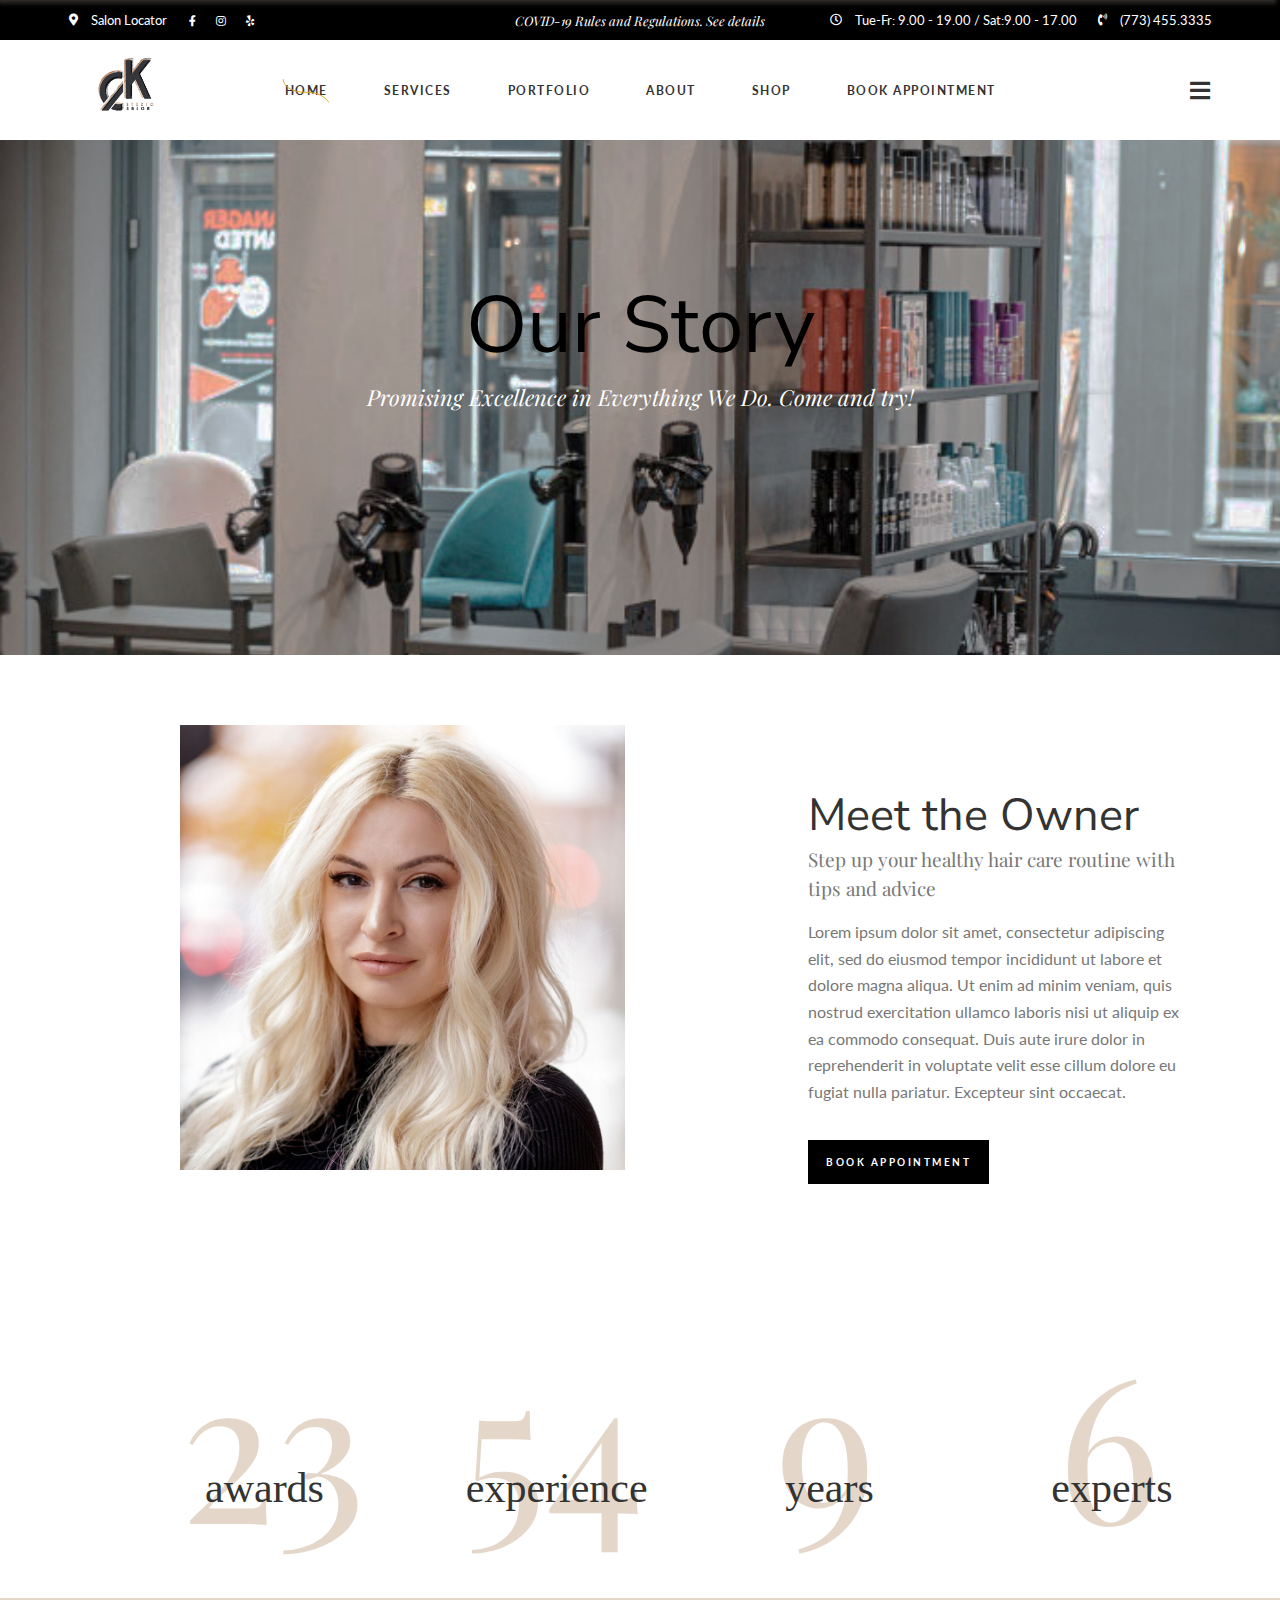
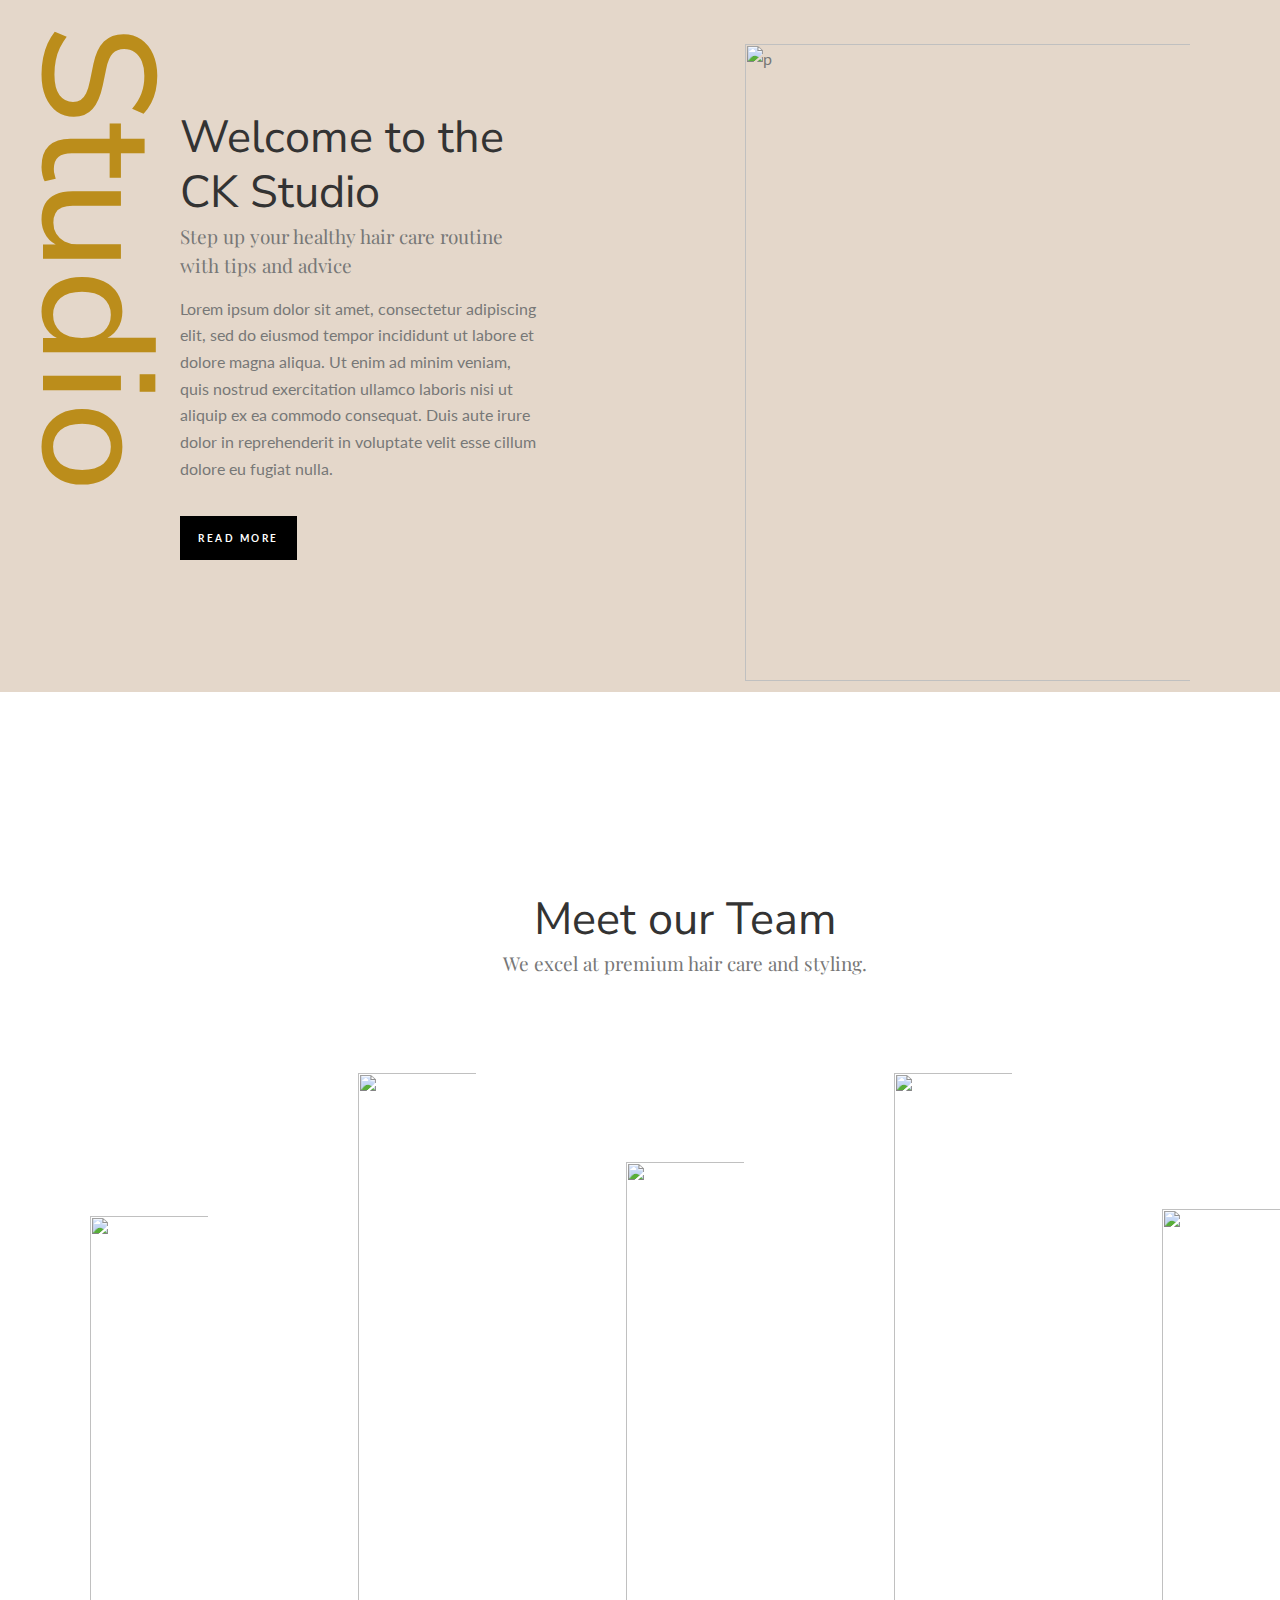
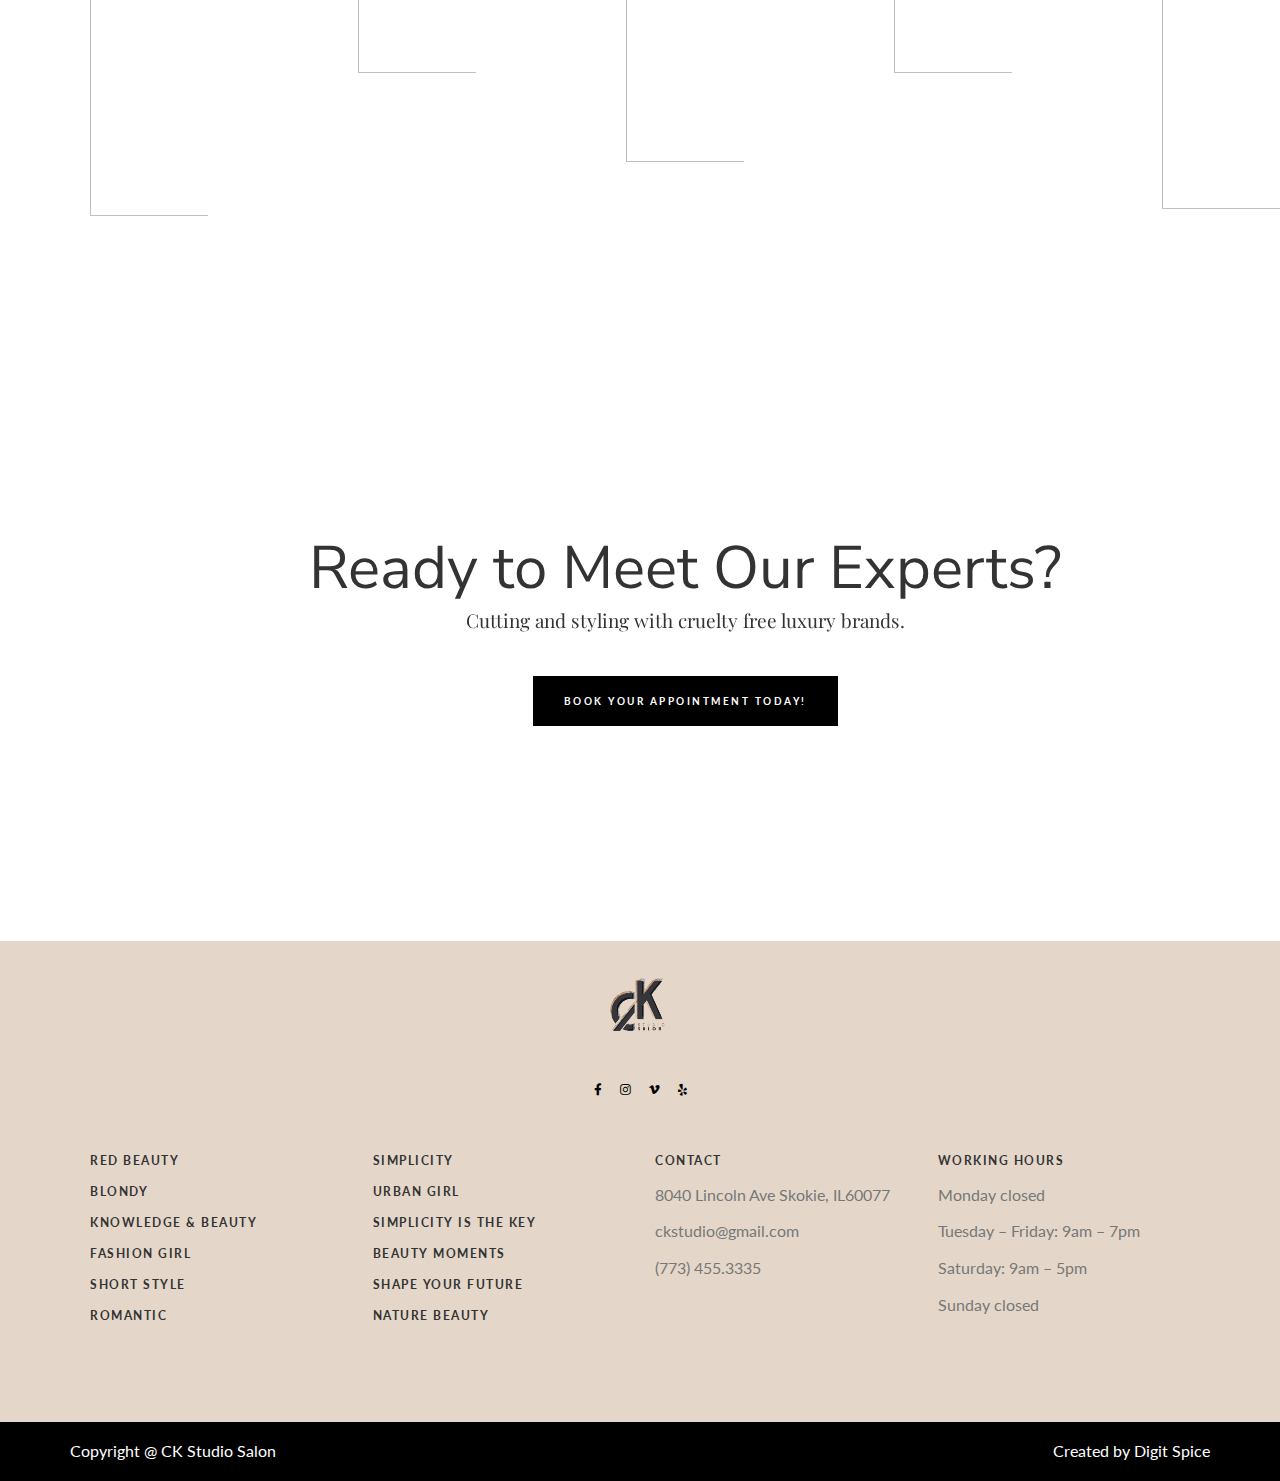
==== commit ff7c9879: "Changes to the styling" ====
--- a/about.html
+++ b/about.html
@@ -36,6 +36,7 @@
             padding: 0 !important;
         }
         </style>
+         <link href="https://fonts.googleapis.com/css2?family=Nunito+Sans:wght@900&display=swap" rel="stylesheet">
         <link rel="stylesheet" href="content/cache/minify/62bb8.css" media="all">
         <link rel="stylesheet" id="rabbit_css-css" href="https://export.qodethemes.com/_toolbar/assets/css/rbt-modules.css?ver=5.2.6" type="text/css" media="all">
         <link rel="stylesheet" href="content/cache/minify/edd85.css" media="all">
@@ -95,7 +96,7 @@
           height: 14px;
           border-radius: 3em;
           background-color: transparent;
-          border: 1px solid goldenrod;
+          border: 1px solid #bb8d1b;
           box-sizing: border-box;
         
           transition: background-color .2s ease-out, border .2s ease-out;
@@ -110,7 +111,7 @@
           top: 50%;
           left: 50%;
           transform: translateX(-50%) translateY(-50%);
-          background-color: goldenrod;
+          background-color: #bb8d1b;
         
           transition: background-color .2s ease-out;
         }
@@ -122,7 +123,7 @@
         
         .tp-bullet:hover span,
         .tp-bullet.selected span {
-          background-color: goldenrod;
+          background-color: #bb8d1b;
         }
         
         
@@ -226,7 +227,7 @@
 
         <span class="eltdf-icon-text " style="font-size: 13px">Salon Locator</span> </a>
         <div class="widget eltdf-social-icons-group-widget text-align-left"> 
-        <a class="eltdf-social-icon-widget-holder eltdf-icon-has-hover" data-hover-color="goldenrod" style="color: #ffffff;;font-size: 11px;margin: 0 0px 0 17px;" href="https://www.facebook.com/QodeInteractive/" target="_blank">
+        <a class="eltdf-social-icon-widget-holder eltdf-icon-has-hover" data-hover-color="#bb8d1b" style="color: #ffffff;;font-size: 11px;margin: 0 0px 0 17px;" href="https://www.facebook.com/QodeInteractive/" target="_blank">
             <i class="fab fa-facebook-f"></i>
     
     
@@ -235,11 +236,11 @@
         <!-- <a class="eltdf-social-icon-widget-holder eltdf-icon-has-hover" data-hover-color="#ff6f61" style="color: #ffffff;;font-size: 11px;margin: 0 0px 0 17px;" href="https://twitter.com/QodeInteractive" target="_blank">
         <span class="eltdf-social-icon-widget social_twitter"></span> 
     </a> -->
-        <a class="eltdf-social-icon-widget-holder eltdf-icon-has-hover" data-hover-color="goldenrod" style="color: #ffffff;;font-size: 11px;margin: 0 0px 0 17px;" href="https://www.instagram.com/qodeinteractive/" target="_blank">
+        <a class="eltdf-social-icon-widget-holder eltdf-icon-has-hover" data-hover-color="#bb8d1b" style="color: #ffffff;;font-size: 11px;margin: 0 0px 0 17px;" href="https://www.instagram.com/qodeinteractive/" target="_blank">
         <!-- <span class="eltdf-social-icon-widget social_instagram"></span> -->
         <i class="fab fa-instagram"></i>
     </a>
-        <a class="eltdf-social-icon-widget-holder eltdf-icon-has-hover" data-hover-color="goldenrod" style="color: #ffffff;;font-size: 11px;margin: 0 0px 0 17px;" href="https://www.pinterest.com/qodeinteractive/" target="_blank">
+        <a class="eltdf-social-icon-widget-holder eltdf-icon-has-hover" data-hover-color="#bb8d1b" style="color: #ffffff;;font-size: 11px;margin: 0 0px 0 17px;" href="https://www.pinterest.com/qodeinteractive/" target="_blank">
             <i class="fab fa-yelp"></i>
     
     </a>
@@ -547,15 +548,15 @@
 
         <div class="eltdf-content">
                 <div class="eltdf-content-inner">
-                <div class="eltdf-title-holder eltdf-centered-type eltdf-title-va-header-bottom eltdf-has-bg-image" style="height: 415px;background-image:url(https://lella.qodeinteractive.com/wp-content/uploads/2019/08/title-area-img-3.jpg);" data-height="415">
+                <div class="eltdf-title-holder eltdf-centered-type eltdf-title-va-header-bottom eltdf-has-bg-image" style="height: 515px;background-image:url(content/images/cv47.png);background-size:cover" data-height="415">
                 <div class="eltdf-title-image">
-                <img itemprop="image" src="https://lella.qodeinteractive.com/wp-content/uploads/2019/08/title-area-img-3.jpg" alt="m">
+                <img itemprop="image" src="content/images/cv47.png" alt="m">
                 </div>
                 <div class="eltdf-title-wrapper" style="height: 415px">
                 <div class="eltdf-title-inner">
                 <div class="eltdf-grid">
-                <h1 class="eltdf-page-title entry-title" style="color: goldenrod">Our Story</h1>
-                <h5 class="eltdf-page-subtitle" style="color: #777777">Promising Excellence in Everything We Do. Come and try!</h5>
+                <h1 class="eltdf-page-title entry-title" style="color: black;font-family: 'Nunito Sans', sans-serif;">Our Story</h1>
+                <h5 class="eltdf-page-subtitle" style="color: white">Promising Excellence in Everything We Do. Come and try!</h5>
                 </div>
                 </div>
                 </div>
@@ -611,7 +612,7 @@
                         <div class="eltdf-counter-inner">
                         <span class="eltdf-counter eltdf-zero-counter" style="font-size: 200px;color: #e4d7ca">54</span>
                         <span class="eltdf-counter-title" style="color: #333333">
-                        salons </span>
+                        experience </span>
                         </div>
                         </div><div class="vc_empty_space" style="height: 32px"><span class="vc_empty_space_inner"></span></div></div></div></div><div class="wpb_column vc_column_container vc_col-sm-6 vc_col-lg-3 vc_col-md-6 vc_col-xs-12"><div class="vc_column-inner"><div class="wpb_wrapper"><div class="eltdf-counter-holder " style="opacity: 1;">
                         <div class="eltdf-counter-inner">
@@ -621,7 +622,7 @@
                         </div>
                         </div><div class="vc_empty_space" style="height: 32px"><span class="vc_empty_space_inner"></span></div></div></div></div><div class="wpb_column vc_column_container vc_col-sm-6 vc_col-lg-3 vc_col-md-6 vc_col-xs-12"><div class="vc_column-inner"><div class="wpb_wrapper"><div class="eltdf-counter-holder " style="opacity: 1;">
                         <div class="eltdf-counter-inner">
-                        <span class="eltdf-counter eltdf-zero-counter" style="font-size: 200px;color: #e4d7ca">21</span>
+                        <span class="eltdf-counter eltdf-zero-counter" style="font-size: 200px;color: #e4d7ca">6</span>
                         <span class="eltdf-counter-title" style="color: #333333">
                         experts </span>
                         </div>
@@ -643,9 +644,14 @@
                 <p>Lorem ipsum dolor sit amet, consectetur adipiscing elit, sed do eiusmod tempor incididunt ut labore et dolore magna aliqua. Ut enim ad minim veniam, quis nostrud exercitation ullamco laboris nisi ut aliquip ex ea commodo consequat. Duis aute irure dolor in reprehenderit in voluptate velit esse cillum dolore eu fugiat nulla.</p>
                 </div>
                 </div>
-                <div class="vc_empty_space" style="height: 34px"><span class="vc_empty_space_inner"></span></div><a itemprop="url" href="https://lella.qodeinteractive.com/contact-us/" target="_self" class="eltdf-btn eltdf-btn-medium eltdf-btn-solid eltdf-btn-icon">
+                <div class="vc_empty_space" style="height: 34px"><span class="vc_empty_space_inner"></span></div>
+                
+                <a itemprop="url" href="" target="_self" class="eltdf-btn eltdf-btn-medium eltdf-btn-solid eltdf-btn-icon">
                 <span class="eltdf-btn-text">Read More</span>
-                <span aria-hidden="true" class="eltdf-icon-font-elegant arrow_right "></span></a> </div>
+                <!-- <span aria-hidden="true" class="eltdf-icon-font-elegant arrow_right "></span>
+             -->
+            
+            </a> </div>
                 </div>
                 </div></div></div></div></div><div class="wpb_column vc_column_container vc_col-sm-12 vc_col-lg-6"><div class="vc_column-inner"><div class="wpb_wrapper"><div class="eltdf-elements-holder   eltdf-one-column  eltdf-responsive-mode-768 "><div class="eltdf-eh-item    " data-item-class="eltdf-eh-custom-1895" data-769-1024="46px 0 49px" data-681-768="46px 0 40px" data-680="0px 0 60px">
                 <div class="eltdf-eh-item-inner">
@@ -655,7 +661,10 @@
                 <img width="637" height="454" src="https://lella.qodeinteractive.com/wp-content/uploads/2019/08/home1-img-4.jpg" class="attachment-full size-full" alt="p" srcset="https://lella.qodeinteractive.com/wp-content/uploads/2019/08/home1-img-4.jpg 637w, https://lella.qodeinteractive.com/wp-content/uploads/2019/08/home1-img-4-300x214.jpg 300w, https://lella.qodeinteractive.com/wp-content/uploads/2019/08/home1-img-4-600x428.jpg 600w" sizes="(max-width: 637px) 100vw, 637px"> </div>
                 </div> </div>
                 </div>
-                </div></div></div></div></div></div></div><div class="eltdf-row-bg-text-holder" style="font-size: 160px;"><div class="eltdf-row-bg-text-wrapper eltdf-row-bg-text-animation eltdf-row-bg-text-align-left appeared" style="visibility: visible;"><div class="eltdf-row-bg-text-wrapper-inner" style="color:goldenrod;margin-top:3%" data-font-size-1440="160px"><div class="eltdf-row-bg-text"><span class="eltdf-char-mask"><span class="eltdf-show">S</span></span><span class="eltdf-char-mask"><span class="eltdf-show">t</span></span><span class="eltdf-char-mask"><span class="eltdf-show">u</span></span><span class="eltdf-char-mask"><span class="eltdf-show">d</span></span><span class="eltdf-char-mask"><span class="eltdf-show">i</span></span><span class="eltdf-char-mask"><span class="eltdf-show">o</span></span>
+                </div></div></div></div></div></div></div><div class="eltdf-row-bg-text-holder" style="font-size: 160px;"><div class="eltdf-row-bg-text-wrapper eltdf-row-bg-text-animation eltdf-row-bg-text-align-left appeared" style="visibility: visible;"><div class="eltdf-row-bg-text-wrapper-inner" style="color: #bb8d1b;
+                    left: .1em;
+                    margin-top: 10px;
+                    font-family: 'Nunito Sans', sans-serif;" data-font-size-1440="160px"><div class="eltdf-row-bg-text"><span class="eltdf-char-mask"><span class="eltdf-show">S</span></span><span class="eltdf-char-mask"><span class="eltdf-show">t</span></span><span class="eltdf-char-mask"><span class="eltdf-show">u</span></span><span class="eltdf-char-mask"><span class="eltdf-show">d</span></span><span class="eltdf-char-mask"><span class="eltdf-show">i</span></span><span class="eltdf-char-mask"><span class="eltdf-show">o</span></span>
                    
                 
                 </div></div></div></div></div>
@@ -910,25 +919,25 @@
                 <a href="index.html"><img width="116" height="27" src="content/images/logo33.png" class="image wp-image-305  attachment-full size-full" alt="z" style="max-width: 100%; height: auto;"></a></div>
                 
                 <div class="widget eltdf-social-icons-group-widget text-align-center">
-                 <a class="eltdf-social-icon-widget-holder eltdf-icon-has-hover" data-hover-color="goldenrod" style="color: #000000;;font-size: 12px;margin: 24px 7px 0;" href="https://www.facebook.com/QodeInteractive/" target="_blank">
+                 <a class="eltdf-social-icon-widget-holder eltdf-icon-has-hover" data-hover-color="#bb8d1b" style="color: #000000;;font-size: 12px;margin: 24px 7px 0;" href="https://www.facebook.com/QodeInteractive/" target="_blank">
                     <i class="fab fa-facebook-f"></i>
             
             
             </a>
                 <!-- <a class="eltdf-social-icon-widget-holder eltdf-icon-has-hover" data-hover-color="#ff6f61" style="color: #000000;;font-size: 12px;margin: 24px 7px 0;" href="https://twitter.com/QodeInteractive" target="_blank">
                 <span class="eltdf-social-icon-widget social_twitter"></span> </a> -->
-                <a class="eltdf-social-icon-widget-holder eltdf-icon-has-hover" data-hover-color="goldenrod" style="color: #000000;;font-size: 12px;margin: 24px 7px 0;" href="https://www.instagram.com/qodeinteractive/" target="_blank">
+                <a class="eltdf-social-icon-widget-holder eltdf-icon-has-hover" data-hover-color="#bb8d1b" style="color: #000000;;font-size: 12px;margin: 24px 7px 0;" href="https://www.instagram.com/qodeinteractive/" target="_blank">
                     <i class="fab fa-instagram"></i>
             
             
             </a>
-                <a class="eltdf-social-icon-widget-holder eltdf-icon-has-hover" data-hover-color="goldenrod" style="color: #000000;;font-size: 12px;margin: 24px 7px 0;" href="https://vimeo.com/" target="_blank">
+                <a class="eltdf-social-icon-widget-holder eltdf-icon-has-hover" data-hover-color="#bb8d1b" style="color: #000000;;font-size: 12px;margin: 24px 7px 0;" href="https://vimeo.com/" target="_blank">
                     <i class="fab fa-vimeo-v"></i>
             
             </a>
                 <!-- <a class="eltdf-social-icon-widget-holder eltdf-icon-has-hover" data-hover-color="#ff6f61" style="color: #000000;;font-size: 12px;margin: 24px 7px 0;" href="https://www.linkedin.com/company/qode-themes/" target="_blank">
                 <span class="eltdf-social-icon-widget social_linkedin"></span> </a> -->
-                <a class="eltdf-social-icon-widget-holder eltdf-icon-has-hover" data-hover-color="goldenrod" style="color: #000000;;font-size: 12px;margin: 24px 7px 0;" href="https://www.pinterest.com/qodeinteractive/" target="_blank">
+                <a class="eltdf-social-icon-widget-holder eltdf-icon-has-hover" data-hover-color="#bb8d1b" style="color: #000000;;font-size: 12px;margin: 24px 7px 0;" href="https://www.pinterest.com/qodeinteractive/" target="_blank">
                     <i class="fab fa-yelp"></i>
             
             
@@ -1039,23 +1048,23 @@
             <div class="eltdf-separator-holder clearfix  eltdf-separator-center eltdf-separator-normal">
         <div class="eltdf-separator" style="border-style: solid;margin-top: -100px"></div>
         </div>
-        </div><div class="widget eltdf-social-icons-group-widget text-align-left"> <a class="eltdf-social-icon-widget-holder eltdf-icon-has-hover" data-hover-color="goldenrod" style="color: #000000;;font-size: 12px;margin: 5px 16px 0 0;" href="https://www.facebook.com/QodeInteractive/" target="_blank">
+        </div><div class="widget eltdf-social-icons-group-widget text-align-left"> <a class="eltdf-social-icon-widget-holder eltdf-icon-has-hover" data-hover-color="#bb8d1b" style="color: #000000;;font-size: 12px;margin: 5px 16px 0 0;" href="https://www.facebook.com/QodeInteractive/" target="_blank">
             <i class="fab fa-facebook-f"></i>
     
     </a>
         <!-- <a class="eltdf-social-icon-widget-holder eltdf-icon-has-hover" data-hover-color="#ff6f61" style="color: #000000;;font-size: 12px;margin: 5px 16px 0 0;" href="https://twitter.com/QodeInteractive" target="_blank">
         <span class="eltdf-social-icon-widget social_twitter"></span>
      </a> -->
-        <a class="eltdf-social-icon-widget-holder eltdf-icon-has-hover" data-hover-color="goldenrod" style="color: #000000;;font-size: 12px;margin: 5px 16px 0 0;" href="https://www.instagram.com/qodeinteractive/" target="_blank">
+        <a class="eltdf-social-icon-widget-holder eltdf-icon-has-hover" data-hover-color="#bb8d1b" style="color: #000000;;font-size: 12px;margin: 5px 16px 0 0;" href="https://www.instagram.com/qodeinteractive/" target="_blank">
             <i class="fab fa-instagram"></i>
     
     
     </a>
-        <a class="eltdf-social-icon-widget-holder eltdf-icon-has-hover" data-hover-color="goldenrod" style="color: #000000;;font-size: 12px;margin: 5px 16px 0 0;" href="https://www.linkedin.com/company/qode-themes/" target="_blank">
+        <a class="eltdf-social-icon-widget-holder eltdf-icon-has-hover" data-hover-color="#bb8d1b" style="color: #000000;;font-size: 12px;margin: 5px 16px 0 0;" href="https://www.linkedin.com/company/qode-themes/" target="_blank">
             <i class="fab fa-vimeo-v"></i>
     
     </a>
-        <a class="eltdf-social-icon-widget-holder eltdf-icon-has-hover" data-hover-color="goldenrod" style="color: #000000;;font-size: 12px;margin: 5px 16px 0 0;" href="https://www.pinterest.com/qodeinteractive/" target="_blank">
+        <a class="eltdf-social-icon-widget-holder eltdf-icon-has-hover" data-hover-color="#bb8d1b" style="color: #000000;;font-size: 12px;margin: 5px 16px 0 0;" href="https://www.pinterest.com/qodeinteractive/" target="_blank">
       
             <i class="fab fa-yelp"></i>
     </a>
--- a/content/cache/minify/c2b2b.css
+++ b/content/cache/minify/c2b2b.css
@@ -18,7 +18,7 @@
  * Licensed under the MIT license - http://opensource.org/licenses/MIT
  *
  * Copyright (c) 2016 Daniel Eden
- */.animated{-webkit-animation-duration:1s;animation-duration:1s;-webkit-animation-fill-mode:both;animation-fill-mode:both}.animated.infinite{-webkit-animation-iteration-count:infinite;animation-iteration-count:infinite}.animated.hinge{-webkit-animation-duration:2s;animation-duration:2s}.animated.bounceIn,.animated.bounceOut,.animated.flipOutX,.animated.flipOutY{-webkit-animation-duration:.75s;animation-duration:.75s}@-webkit-keyframes bounce{20%,53%,80%,from,to{-webkit-animation-timing-function:cubic-bezier(.215,.61,.355,1);animation-timing-function:cubic-bezier(.215,.61,.355,1);-webkit-transform:translate3d(0,0,0);transform:translate3d(0,0,0)}40%,43%{-webkit-animation-timing-function:cubic-bezier(.755,.05,.855,.06);animation-timing-function:cubic-bezier(.755,.05,.855,.06);-webkit-transform:translate3d(0,-30px,0);transform:translate3d(0,-30px,0)}70%{-webkit-animation-timing-function:cubic-bezier(.755,.05,.855,.06);animation-timing-function:cubic-bezier(.755,.05,.855,.06);-webkit-transform:translate3d(0,-15px,0);transform:translate3d(0,-15px,0)}90%{-webkit-transform:translate3d(0,-4px,0);transform:translate3d(0,-4px,0)}}@keyframes bounce{20%,53%,80%,from,to{-webkit-animation-timing-function:cubic-bezier(.215,.61,.355,1);animation-timing-function:cubic-bezier(.215,.61,.355,1);-webkit-transform:translate3d(0,0,0);transform:translate3d(0,0,0)}40%,43%{-webkit-animation-timing-function:cubic-bezier(.755,.05,.855,.06);animation-timing-function:cubic-bezier(.755,.05,.855,.06);-webkit-transform:translate3d(0,-30px,0);transform:translate3d(0,-30px,0)}70%{-webkit-animation-timing-function:cubic-bezier(.755,.05,.855,.06);animation-timing-function:cubic-bezier(.755,.05,.855,.06);-webkit-transform:translate3d(0,-15px,0);transform:translate3d(0,-15px,0)}90%{-webkit-transform:translate3d(0,-4px,0);transform:translate3d(0,-4px,0)}}.bounce{-webkit-animation-name:bounce;animation-name:bounce;-webkit-transform-origin:center bottom;-ms-transform-origin:center bottom;transform-origin:center bottom}@-webkit-keyframes flash{50%,from,to{opacity:1}25%,75%{opacity:0}}@keyframes flash{50%,from,to{opacity:1}25%,75%{opacity:0}}.flash{-webkit-animation-name:flash;animation-name:flash}@-webkit-keyframes pulse{from,to{-webkit-transform:scale3d(1,1,1);transform:scale3d(1,1,1)}50%{-webkit-transform:scale3d(1.05,1.05,1.05);transform:scale3d(1.05,1.05,1.05)}}@keyframes pulse{from,to{-webkit-transform:scale3d(1,1,1);transform:scale3d(1,1,1)}50%{-webkit-transform:scale3d(1.05,1.05,1.05);transform:scale3d(1.05,1.05,1.05)}}.pulse{-webkit-animation-name:pulse;animation-name:pulse}@-webkit-keyframes rubberBand{from,to{-webkit-transform:scale3d(1,1,1);transform:scale3d(1,1,1)}30%{-webkit-transform:scale3d(1.25,.75,1);transform:scale3d(1.25,.75,1)}40%{-webkit-transform:scale3d(.75,1.25,1);transform:scale3d(.75,1.25,1)}50%{-webkit-transform:scale3d(1.15,.85,1);transform:scale3d(1.15,.85,1)}65%{-webkit-transform:scale3d(.95,1.05,1);transform:scale3d(.95,1.05,1)}75%{-webkit-transform:scale3d(1.05,.95,1);transform:scale3d(1.05,.95,1)}}@keyframes rubberBand{from,to{-webkit-transform:scale3d(1,1,1);transform:scale3d(1,1,1)}30%{-webkit-transform:scale3d(1.25,.75,1);transform:scale3d(1.25,.75,1)}40%{-webkit-transform:scale3d(.75,1.25,1);transform:scale3d(.75,1.25,1)}50%{-webkit-transform:scale3d(1.15,.85,1);transform:scale3d(1.15,.85,1)}65%{-webkit-transform:scale3d(.95,1.05,1);transform:scale3d(.95,1.05,1)}75%{-webkit-transform:scale3d(1.05,.95,1);transform:scale3d(1.05,.95,1)}}.rubberBand{-webkit-animation-name:rubberBand;animation-name:rubberBand}@-webkit-keyframes shake{from,to{-webkit-transform:translate3d(0,0,0);transform:translate3d(0,0,0)}10%,30%,50%,70%,90%{-webkit-transform:translate3d(-10px,0,0);transform:translate3d(-10px,0,0)}20%,40%,60%,80%{-webkit-transform:translate3d(10px,0,0);transform:translate3d(10px,0,0)}}@keyframes shake{from,to{-webkit-transform:translate3d(0,0,0);transform:translate3d(0,0,0)}10%,30%,50%,70%,90%{-webkit-transform:translate3d(-10px,0,0);transform:translate3d(-10px,0,0)}20%,40%,60%,80%{-webkit-transform:translate3d(10px,0,0);transform:translate3d(10px,0,0)}}.shake{-webkit-animation-name:shake;animation-name:shake}@-webkit-keyframes headShake{0%{-webkit-transform:translateX(0);transform:translateX(0)}6.5%{-webkit-transform:translateX(-6px) rotateY(-9deg);transform:translateX(-6px) rotateY(-9deg)}18.5%{-webkit-transform:translateX(5px) rotateY(7deg);transform:translateX(5px) rotateY(7deg)}31.5%{-webkit-transform:translateX(-3px) rotateY(-5deg);transform:translateX(-3px) rotateY(-5deg)}43.5%{-webkit-transform:translateX(2px) rotateY(3deg);transform:translateX(2px) rotateY(3deg)}50%{-webkit-transform:translateX(0);transform:translateX(0)}}@keyframes headShake{0%{-webkit-transform:translateX(0);transform:translateX(0)}6.5%{-webkit-transform:translateX(-6px) rotateY(-9deg);transform:translateX(-6px) rotateY(-9deg)}18.5%{-webkit-transform:translateX(5px) rotateY(7deg);transform:translateX(5px) rotateY(7deg)}31.5%{-webkit-transform:translateX(-3px) rotateY(-5deg);transform:translateX(-3px) rotateY(-5deg)}43.5%{-webkit-transform:translateX(2px) rotateY(3deg);transform:translateX(2px) rotateY(3deg)}50%{-webkit-transform:translateX(0);transform:translateX(0)}}.headShake{-webkit-animation-timing-function:ease-in-out;animation-timing-function:ease-in-out;-webkit-animation-name:headShake;animation-name:headShake}@-webkit-keyframes swing{20%{-webkit-transform:rotate3d(0,0,1,15deg);transform:rotate3d(0,0,1,15deg)}40%{-webkit-transform:rotate3d(0,0,1,-10deg);transform:rotate3d(0,0,1,-10deg)}60%{-webkit-transform:rotate3d(0,0,1,5deg);transform:rotate3d(0,0,1,5deg)}80%{-webkit-transform:rotate3d(0,0,1,-5deg);transform:rotate3d(0,0,1,-5deg)}to{-webkit-transform:rotate3d(0,0,1,0deg);transform:rotate3d(0,0,1,0deg)}}@keyframes swing{20%{-webkit-transform:rotate3d(0,0,1,15deg);transform:rotate3d(0,0,1,15deg)}40%{-webkit-transform:rotate3d(0,0,1,-10deg);transform:rotate3d(0,0,1,-10deg)}60%{-webkit-transform:rotate3d(0,0,1,5deg);transform:rotate3d(0,0,1,5deg)}80%{-webkit-transform:rotate3d(0,0,1,-5deg);transform:rotate3d(0,0,1,-5deg)}to{-webkit-transform:rotate3d(0,0,1,0deg);transform:rotate3d(0,0,1,0deg)}}.swing{-webkit-transform-origin:top center;-ms-transform-origin:top center;transform-origin:top center;-webkit-animation-name:swing;animation-name:swing}@-webkit-keyframes tada{from,to{-webkit-transform:scale3d(1,1,1);transform:scale3d(1,1,1)}10%,20%{-webkit-transform:scale3d(.9,.9,.9) rotate3d(0,0,1,-3deg);transform:scale3d(.9,.9,.9) rotate3d(0,0,1,-3deg)}30%,50%,70%,90%{-webkit-transform:scale3d(1.1,1.1,1.1) rotate3d(0,0,1,3deg);transform:scale3d(1.1,1.1,1.1) rotate3d(0,0,1,3deg)}40%,60%,80%{-webkit-transform:scale3d(1.1,1.1,1.1) rotate3d(0,0,1,-3deg);transform:scale3d(1.1,1.1,1.1) rotate3d(0,0,1,-3deg)}}@keyframes tada{from,to{-webkit-transform:scale3d(1,1,1);transform:scale3d(1,1,1)}10%,20%{-webkit-transform:scale3d(.9,.9,.9) rotate3d(0,0,1,-3deg);transform:scale3d(.9,.9,.9) rotate3d(0,0,1,-3deg)}30%,50%,70%,90%{-webkit-transform:scale3d(1.1,1.1,1.1) rotate3d(0,0,1,3deg);transform:scale3d(1.1,1.1,1.1) rotate3d(0,0,1,3deg)}40%,60%,80%{-webkit-transform:scale3d(1.1,1.1,1.1) rotate3d(0,0,1,-3deg);transform:scale3d(1.1,1.1,1.1) rotate3d(0,0,1,-3deg)}}.tada{-webkit-animation-name:tada;animation-name:tada}@-webkit-keyframes wobble{from,to{-webkit-transform:none;transform:none}15%{-webkit-transform:translate3d(-25%,0,0) rotate3d(0,0,1,-5deg);transform:translate3d(-25%,0,0) rotate3d(0,0,1,-5deg)}30%{-webkit-transform:translate3d(20%,0,0) rotate3d(0,0,1,3deg);transform:translate3d(20%,0,0) rotate3d(0,0,1,3deg)}45%{-webkit-transform:translate3d(-15%,0,0) rotate3d(0,0,1,-3deg);transform:translate3d(-15%,0,0) rotate3d(0,0,1,-3deg)}60%{-webkit-transform:translate3d(10%,0,0) rotate3d(0,0,1,2deg);transform:translate3d(10%,0,0) rotate3d(0,0,1,2deg)}75%{-webkit-transform:translate3d(-5%,0,0) rotate3d(0,0,1,-1deg);transform:translate3d(-5%,0,0) rotate3d(0,0,1,-1deg)}}@keyframes wobble{from,to{-webkit-transform:none;transform:none}15%{-webkit-transform:translate3d(-25%,0,0) rotate3d(0,0,1,-5deg);transform:translate3d(-25%,0,0) rotate3d(0,0,1,-5deg)}30%{-webkit-transform:translate3d(20%,0,0) rotate3d(0,0,1,3deg);transform:translate3d(20%,0,0) rotate3d(0,0,1,3deg)}45%{-webkit-transform:translate3d(-15%,0,0) rotate3d(0,0,1,-3deg);transform:translate3d(-15%,0,0) rotate3d(0,0,1,-3deg)}60%{-webkit-transform:translate3d(10%,0,0) rotate3d(0,0,1,2deg);transform:translate3d(10%,0,0) rotate3d(0,0,1,2deg)}75%{-webkit-transform:translate3d(-5%,0,0) rotate3d(0,0,1,-1deg);transform:translate3d(-5%,0,0) rotate3d(0,0,1,-1deg)}}.wobble{-webkit-animation-name:wobble;animation-name:wobble}@-webkit-keyframes jello{11.1%,from,to{-webkit-transform:none;transform:none}22.2%{-webkit-transform:skewX(-12.5deg) skewY(-12.5deg);transform:skewX(-12.5deg) skewY(-12.5deg)}33.3%{-webkit-transform:skewX(6.25deg) skewY(6.25deg);transform:skewX(6.25deg) skewY(6.25deg)}44.4%{-webkit-transform:skewX(-3.125deg) skewY(-3.125deg);transform:skewX(-3.125deg) skewY(-3.125deg)}55.5%{-webkit-transform:skewX(1.5625deg) skewY(1.5625deg);transform:skewX(1.5625deg) skewY(1.5625deg)}66.6%{-webkit-transform:skewX(-.78125deg) skewY(-.78125deg);transform:skewX(-.78125deg) skewY(-.78125deg)}77.7%{-webkit-transform:skewX(.39063deg) skewY(.39063deg);transform:skewX(.39063deg) skewY(.39063deg)}88.8%{-webkit-transform:skewX(-.19531deg) skewY(-.19531deg);transform:skewX(-.19531deg) skewY(-.19531deg)}}@keyframes jello{11.1%,from,to{-webkit-transform:none;transform:none}22.2%{-webkit-transform:skewX(-12.5deg) skewY(-12.5deg);transform:skewX(-12.5deg) skewY(-12.5deg)}33.3%{-webkit-transform:skewX(6.25deg) skewY(6.25deg);transform:skewX(6.25deg) skewY(6.25deg)}44.4%{-webkit-transform:skewX(-3.125deg) skewY(-3.125deg);transform:skewX(-3.125deg) skewY(-3.125deg)}55.5%{-webkit-transform:skewX(1.5625deg) skewY(1.5625deg);transform:skewX(1.5625deg) skewY(1.5625deg)}66.6%{-webkit-transform:skewX(-.78125deg) skewY(-.78125deg);transform:skewX(-.78125deg) skewY(-.78125deg)}77.7%{-webkit-transform:skewX(.39063deg) skewY(.39063deg);transform:skewX(.39063deg) skewY(.39063deg)}88.8%{-webkit-transform:skewX(-.19531deg) skewY(-.19531deg);transform:skewX(-.19531deg) skewY(-.19531deg)}}.jello{-webkit-animation-name:jello;animation-name:jello;-webkit-transform-origin:center;-ms-transform-origin:center;transform-origin:center}@-webkit-keyframes bounceIn{20%,40%,60%,80%,from,to{-webkit-animation-timing-function:cubic-bezier(.215,.61,.355,1);animation-timing-function:cubic-bezier(.215,.61,.355,1)}0%{opacity:0;-webkit-transform:scale3d(.3,.3,.3);transform:scale3d(.3,.3,.3)}20%{-webkit-transform:scale3d(1.1,1.1,1.1);transform:scale3d(1.1,1.1,1.1)}40%{-webkit-transform:scale3d(.9,.9,.9);transform:scale3d(.9,.9,.9)}60%{opacity:1;-webkit-transform:scale3d(1.03,1.03,1.03);transform:scale3d(1.03,1.03,1.03)}80%{-webkit-transform:scale3d(.97,.97,.97);transform:scale3d(.97,.97,.97)}to{opacity:1;-webkit-transform:scale3d(1,1,1);transform:scale3d(1,1,1)}}@keyframes bounceIn{20%,40%,60%,80%,from,to{-webkit-animation-timing-function:cubic-bezier(.215,.61,.355,1);animation-timing-function:cubic-bezier(.215,.61,.355,1)}0%{opacity:0;-webkit-transform:scale3d(.3,.3,.3);transform:scale3d(.3,.3,.3)}20%{-webkit-transform:scale3d(1.1,1.1,1.1);transform:scale3d(1.1,1.1,1.1)}40%{-webkit-transform:scale3d(.9,.9,.9);transform:scale3d(.9,.9,.9)}60%{opacity:1;-webkit-transform:scale3d(1.03,1.03,1.03);transform:scale3d(1.03,1.03,1.03)}80%{-webkit-transform:scale3d(.97,.97,.97);transform:scale3d(.97,.97,.97)}to{opacity:1;-webkit-transform:scale3d(1,1,1);transform:scale3d(1,1,1)}}.bounceIn{-webkit-animation-name:bounceIn;animation-name:bounceIn}@-webkit-keyframes bounceInDown{60%,75%,90%,from,to{-webkit-animation-timing-function:cubic-bezier(.215,.61,.355,1);animation-timing-function:cubic-bezier(.215,.61,.355,1)}0%{opacity:0;-webkit-transform:translate3d(0,-3000px,0);transform:translate3d(0,-3000px,0)}60%{opacity:1;-webkit-transform:translate3d(0,25px,0);transform:translate3d(0,25px,0)}75%{-webkit-transform:translate3d(0,-10px,0);transform:translate3d(0,-10px,0)}90%{-webkit-transform:translate3d(0,5px,0);transform:translate3d(0,5px,0)}to{-webkit-transform:none;transform:none}}@keyframes bounceInDown{60%,75%,90%,from,to{-webkit-animation-timing-function:cubic-bezier(.215,.61,.355,1);animation-timing-function:cubic-bezier(.215,.61,.355,1)}0%{opacity:0;-webkit-transform:translate3d(0,-3000px,0);transform:translate3d(0,-3000px,0)}60%{opacity:1;-webkit-transform:translate3d(0,25px,0);transform:translate3d(0,25px,0)}75%{-webkit-transform:translate3d(0,-10px,0);transform:translate3d(0,-10px,0)}90%{-webkit-transform:translate3d(0,5px,0);transform:translate3d(0,5px,0)}to{-webkit-transform:none;transform:none}}.bounceInDown{-webkit-animation-name:bounceInDown;animation-name:bounceInDown}@-webkit-keyframes bounceInLeft{60%,75%,90%,from,to{-webkit-animation-timing-function:cubic-bezier(.215,.61,.355,1);animation-timing-function:cubic-bezier(.215,.61,.355,1)}0%{opacity:0;-webkit-transform:translate3d(-3000px,0,0);transform:translate3d(-3000px,0,0)}60%{opacity:1;-webkit-transform:translate3d(25px,0,0);transform:translate3d(25px,0,0)}75%{-webkit-transform:translate3d(-10px,0,0);transform:translate3d(-10px,0,0)}90%{-webkit-transform:translate3d(5px,0,0);transform:translate3d(5px,0,0)}to{-webkit-transform:none;transform:none}}@keyframes bounceInLeft{60%,75%,90%,from,to{-webkit-animation-timing-function:cubic-bezier(.215,.61,.355,1);animation-timing-function:cubic-bezier(.215,.61,.355,1)}0%{opacity:0;-webkit-transform:translate3d(-3000px,0,0);transform:translate3d(-3000px,0,0)}60%{opacity:1;-webkit-transform:translate3d(25px,0,0);transform:translate3d(25px,0,0)}75%{-webkit-transform:translate3d(-10px,0,0);transform:translate3d(-10px,0,0)}90%{-webkit-transform:translate3d(5px,0,0);transform:translate3d(5px,0,0)}to{-webkit-transform:none;transform:none}}.bounceInLeft{-webkit-animation-name:bounceInLeft;animation-name:bounceInLeft}@-webkit-keyframes bounceInRight{60%,75%,90%,from,to{-webkit-animation-timing-function:cubic-bezier(.215,.61,.355,1);animation-timing-function:cubic-bezier(.215,.61,.355,1)}from{opacity:0;-webkit-transform:translate3d(3000px,0,0);transform:translate3d(3000px,0,0)}60%{opacity:1;-webkit-transform:translate3d(-25px,0,0);transform:translate3d(-25px,0,0)}75%{-webkit-transform:translate3d(10px,0,0);transform:translate3d(10px,0,0)}90%{-webkit-transform:translate3d(-5px,0,0);transform:translate3d(-5px,0,0)}to{-webkit-transform:none;transform:none}}@keyframes bounceInRight{60%,75%,90%,from,to{-webkit-animation-timing-function:cubic-bezier(.215,.61,.355,1);animation-timing-function:cubic-bezier(.215,.61,.355,1)}from{opacity:0;-webkit-transform:translate3d(3000px,0,0);transform:translate3d(3000px,0,0)}60%{opacity:1;-webkit-transform:translate3d(-25px,0,0);transform:translate3d(-25px,0,0)}75%{-webkit-transform:translate3d(10px,0,0);transform:translate3d(10px,0,0)}90%{-webkit-transform:translate3d(-5px,0,0);transform:translate3d(-5px,0,0)}to{-webkit-transform:none;transform:none}}.bounceInRight{-webkit-animation-name:bounceInRight;animation-name:bounceInRight}@-webkit-keyframes bounceInUp{60%,75%,90%,from,to{-webkit-animation-timing-function:cubic-bezier(.215,.61,.355,1);animation-timing-function:cubic-bezier(.215,.61,.355,1)}from{opacity:0;-webkit-transform:translate3d(0,3000px,0);transform:translate3d(0,3000px,0)}60%{opacity:1;-webkit-transform:translate3d(0,-20px,0);transform:translate3d(0,-20px,0)}75%{-webkit-transform:translate3d(0,10px,0);transform:translate3d(0,10px,0)}90%{-webkit-transform:translate3d(0,-5px,0);transform:translate3d(0,-5px,0)}to{-webkit-transform:translate3d(0,0,0);transform:translate3d(0,0,0)}}@keyframes bounceInUp{60%,75%,90%,from,to{-webkit-animation-timing-function:cubic-bezier(.215,.61,.355,1);animation-timing-function:cubic-bezier(.215,.61,.355,1)}from{opacity:0;-webkit-transform:translate3d(0,3000px,0);transform:translate3d(0,3000px,0)}60%{opacity:1;-webkit-transform:translate3d(0,-20px,0);transform:translate3d(0,-20px,0)}75%{-webkit-transform:translate3d(0,10px,0);transform:translate3d(0,10px,0)}90%{-webkit-transform:translate3d(0,-5px,0);transform:translate3d(0,-5px,0)}to{-webkit-transform:translate3d(0,0,0);transform:translate3d(0,0,0)}}.bounceInUp{-webkit-animation-name:bounceInUp;animation-name:bounceInUp}@-webkit-keyframes bounceOut{20%{-webkit-transform:scale3d(.9,.9,.9);transform:scale3d(.9,.9,.9)}50%,55%{opacity:1;-webkit-transform:scale3d(1.1,1.1,1.1);transform:scale3d(1.1,1.1,1.1)}to{opacity:0;-webkit-transform:scale3d(.3,.3,.3);transform:scale3d(.3,.3,.3)}}@keyframes bounceOut{20%{-webkit-transform:scale3d(.9,.9,.9);transform:scale3d(.9,.9,.9)}50%,55%{opacity:1;-webkit-transform:scale3d(1.1,1.1,1.1);transform:scale3d(1.1,1.1,1.1)}to{opacity:0;-webkit-transform:scale3d(.3,.3,.3);transform:scale3d(.3,.3,.3)}}.bounceOut{-webkit-animation-name:bounceOut;animation-name:bounceOut}@-webkit-keyframes bounceOutDown{20%{-webkit-transform:translate3d(0,10px,0);transform:translate3d(0,10px,0)}40%,45%{opacity:1;-webkit-transform:translate3d(0,-20px,0);transform:translate3d(0,-20px,0)}to{opacity:0;-webkit-transform:translate3d(0,2000px,0);transform:translate3d(0,2000px,0)}}@keyframes bounceOutDown{20%{-webkit-transform:translate3d(0,10px,0);transform:translate3d(0,10px,0)}40%,45%{opacity:1;-webkit-transform:translate3d(0,-20px,0);transform:translate3d(0,-20px,0)}to{opacity:0;-webkit-transform:translate3d(0,2000px,0);transform:translate3d(0,2000px,0)}}.bounceOutDown{-webkit-animation-name:bounceOutDown;animation-name:bounceOutDown}@-webkit-keyframes bounceOutLeft{20%{opacity:1;-webkit-transform:translate3d(20px,0,0);transform:translate3d(20px,0,0)}to{opacity:0;-webkit-transform:translate3d(-2000px,0,0);transform:translate3d(-2000px,0,0)}}@keyframes bounceOutLeft{20%{opacity:1;-webkit-transform:translate3d(20px,0,0);transform:translate3d(20px,0,0)}to{opacity:0;-webkit-transform:translate3d(-2000px,0,0);transform:translate3d(-2000px,0,0)}}.bounceOutLeft{-webkit-animation-name:bounceOutLeft;animation-name:bounceOutLeft}@-webkit-keyframes bounceOutRight{20%{opacity:1;-webkit-transform:translate3d(-20px,0,0);transform:translate3d(-20px,0,0)}to{opacity:0;-webkit-transform:translate3d(2000px,0,0);transform:translate3d(2000px,0,0)}}@keyframes bounceOutRight{20%{opacity:1;-webkit-transform:translate3d(-20px,0,0);transform:translate3d(-20px,0,0)}to{opacity:0;-webkit-transform:translate3d(2000px,0,0);transform:translate3d(2000px,0,0)}}.bounceOutRight{-webkit-animation-name:bounceOutRight;animation-name:bounceOutRight}@-webkit-keyframes bounceOutUp{20%{-webkit-transform:translate3d(0,-10px,0);transform:translate3d(0,-10px,0)}40%,45%{opacity:1;-webkit-transform:translate3d(0,20px,0);transform:translate3d(0,20px,0)}to{opacity:0;-webkit-transform:translate3d(0,-2000px,0);transform:translate3d(0,-2000px,0)}}@keyframes bounceOutUp{20%{-webkit-transform:translate3d(0,-10px,0);transform:translate3d(0,-10px,0)}40%,45%{opacity:1;-webkit-transform:translate3d(0,20px,0);transform:translate3d(0,20px,0)}to{opacity:0;-webkit-transform:translate3d(0,-2000px,0);transform:translate3d(0,-2000px,0)}}.bounceOutUp{-webkit-animation-name:bounceOutUp;animation-name:bounceOutUp}@-webkit-keyframes fadeIn{from{opacity:0}to{opacity:1}}@keyframes fadeIn{from{opacity:0}to{opacity:1}}.fadeIn{-webkit-animation-name:fadeIn;animation-name:fadeIn}@-webkit-keyframes fadeInDown{from{opacity:0;-webkit-transform:translate3d(0,-100%,0);transform:translate3d(0,-100%,0)}to{opacity:1;-webkit-transform:none;transform:none}}@keyframes fadeInDown{from{opacity:0;-webkit-transform:translate3d(0,-100%,0);transform:translate3d(0,-100%,0)}to{opacity:1;-webkit-transform:none;transform:none}}.fadeInDown{-webkit-animation-name:fadeInDown;animation-name:fadeInDown}@-webkit-keyframes fadeInDownBig{from{opacity:0;-webkit-transform:translate3d(0,-2000px,0);transform:translate3d(0,-2000px,0)}to{opacity:1;-webkit-transform:none;transform:none}}@keyframes fadeInDownBig{from{opacity:0;-webkit-transform:translate3d(0,-2000px,0);transform:translate3d(0,-2000px,0)}to{opacity:1;-webkit-transform:none;transform:none}}.fadeInDownBig{-webkit-animation-name:fadeInDownBig;animation-name:fadeInDownBig}@-webkit-keyframes fadeInLeft{from{opacity:0;-webkit-transform:translate3d(-100%,0,0);transform:translate3d(-100%,0,0)}to{opacity:1;-webkit-transform:none;transform:none}}@keyframes fadeInLeft{from{opacity:0;-webkit-transform:translate3d(-100%,0,0);transform:translate3d(-100%,0,0)}to{opacity:1;-webkit-transform:none;transform:none}}.fadeInLeft{-webkit-animation-name:fadeInLeft;animation-name:fadeInLeft}@-webkit-keyframes fadeInLeftBig{from{opacity:0;-webkit-transform:translate3d(-2000px,0,0);transform:translate3d(-2000px,0,0)}to{opacity:1;-webkit-transform:none;transform:none}}@keyframes fadeInLeftBig{from{opacity:0;-webkit-transform:translate3d(-2000px,0,0);transform:translate3d(-2000px,0,0)}to{opacity:1;-webkit-transform:none;transform:none}}.fadeInLeftBig{-webkit-animation-name:fadeInLeftBig;animation-name:fadeInLeftBig}@-webkit-keyframes fadeInRight{from{opacity:0;-webkit-transform:translate3d(100%,0,0);transform:translate3d(100%,0,0)}to{opacity:1;-webkit-transform:none;transform:none}}@keyframes fadeInRight{from{opacity:0;-webkit-transform:translate3d(100%,0,0);transform:translate3d(100%,0,0)}to{opacity:1;-webkit-transform:none;transform:none}}.fadeInRight{-webkit-animation-name:fadeInRight;animation-name:fadeInRight}@-webkit-keyframes fadeInRightBig{from{opacity:0;-webkit-transform:translate3d(2000px,0,0);transform:translate3d(2000px,0,0)}to{opacity:1;-webkit-transform:none;transform:none}}@keyframes fadeInRightBig{from{opacity:0;-webkit-transform:translate3d(2000px,0,0);transform:translate3d(2000px,0,0)}to{opacity:1;-webkit-transform:none;transform:none}}.fadeInRightBig{-webkit-animation-name:fadeInRightBig;animation-name:fadeInRightBig}@-webkit-keyframes fadeInUp{from{opacity:0;-webkit-transform:translate3d(0,100%,0);transform:translate3d(0,100%,0)}to{opacity:1;-webkit-transform:none;transform:none}}@keyframes fadeInUp{from{opacity:0;-webkit-transform:translate3d(0,100%,0);transform:translate3d(0,100%,0)}to{opacity:1;-webkit-transform:none;transform:none}}.fadeInUp{-webkit-animation-name:fadeInUp;animation-name:fadeInUp}@-webkit-keyframes fadeInUpBig{from{opacity:0;-webkit-transform:translate3d(0,2000px,0);transform:translate3d(0,2000px,0)}to{opacity:1;-webkit-transform:none;transform:none}}@keyframes fadeInUpBig{from{opacity:0;-webkit-transform:translate3d(0,2000px,0);transform:translate3d(0,2000px,0)}to{opacity:1;-webkit-transform:none;transform:none}}.fadeInUpBig{-webkit-animation-name:fadeInUpBig;animation-name:fadeInUpBig}@-webkit-keyframes fadeOut{from{opacity:1}to{opacity:0}}@keyframes fadeOut{from{opacity:1}to{opacity:0}}.fadeOut{-webkit-animation-name:fadeOut;animation-name:fadeOut}@-webkit-keyframes fadeOutDown{from{opacity:1}to{opacity:0;-webkit-transform:translate3d(0,100%,0);transform:translate3d(0,100%,0)}}@keyframes fadeOutDown{from{opacity:1}to{opacity:0;-webkit-transform:translate3d(0,100%,0);transform:translate3d(0,100%,0)}}.fadeOutDown{-webkit-animation-name:fadeOutDown;animation-name:fadeOutDown}@-webkit-keyframes fadeOutDownBig{from{opacity:1}to{opacity:0;-webkit-transform:translate3d(0,2000px,0);transform:translate3d(0,2000px,0)}}@keyframes fadeOutDownBig{from{opacity:1}to{opacity:0;-webkit-transform:translate3d(0,2000px,0);transform:translate3d(0,2000px,0)}}.fadeOutDownBig{-webkit-animation-name:fadeOutDownBig;animation-name:fadeOutDownBig}@-webkit-keyframes fadeOutLeft{from{opacity:1}to{opacity:0;-webkit-transform:translate3d(-100%,0,0);transform:translate3d(-100%,0,0)}}@keyframes fadeOutLeft{from{opacity:1}to{opacity:0;-webkit-transform:translate3d(-100%,0,0);transform:translate3d(-100%,0,0)}}.fadeOutLeft{-webkit-animation-name:fadeOutLeft;animation-name:fadeOutLeft}@-webkit-keyframes fadeOutLeftBig{from{opacity:1}to{opacity:0;-webkit-transform:translate3d(-2000px,0,0);transform:translate3d(-2000px,0,0)}}@keyframes fadeOutLeftBig{from{opacity:1}to{opacity:0;-webkit-transform:translate3d(-2000px,0,0);transform:translate3d(-2000px,0,0)}}.fadeOutLeftBig{-webkit-animation-name:fadeOutLeftBig;animation-name:fadeOutLeftBig}@-webkit-keyframes fadeOutRight{from{opacity:1}to{opacity:0;-webkit-transform:translate3d(100%,0,0);transform:translate3d(100%,0,0)}}@keyframes fadeOutRight{from{opacity:1}to{opacity:0;-webkit-transform:translate3d(100%,0,0);transform:translate3d(100%,0,0)}}.fadeOutRight{-webkit-animation-name:fadeOutRight;animation-name:fadeOutRight}@-webkit-keyframes fadeOutRightBig{from{opacity:1}to{opacity:0;-webkit-transform:translate3d(2000px,0,0);transform:translate3d(2000px,0,0)}}@keyframes fadeOutRightBig{from{opacity:1}to{opacity:0;-webkit-transform:translate3d(2000px,0,0);transform:translate3d(2000px,0,0)}}.fadeOutRightBig{-webkit-animation-name:fadeOutRightBig;animation-name:fadeOutRightBig}@-webkit-keyframes fadeOutUp{from{opacity:1}to{opacity:0;-webkit-transform:translate3d(0,-100%,0);transform:translate3d(0,-100%,0)}}@keyframes fadeOutUp{from{opacity:1}to{opacity:0;-webkit-transform:translate3d(0,-100%,0);transform:translate3d(0,-100%,0)}}.fadeOutUp{-webkit-animation-name:fadeOutUp;animation-name:fadeOutUp}@-webkit-keyframes fadeOutUpBig{from{opacity:1}to{opacity:0;-webkit-transform:translate3d(0,-2000px,0);transform:translate3d(0,-2000px,0)}}@keyframes fadeOutUpBig{from{opacity:1}to{opacity:0;-webkit-transform:translate3d(0,-2000px,0);transform:translate3d(0,-2000px,0)}}.fadeOutUpBig{-webkit-animation-name:fadeOutUpBig;animation-name:fadeOutUpBig}@-webkit-keyframes flip{from{-webkit-transform:perspective(400px) rotate3d(0,1,0,-360deg);transform:perspective(400px) rotate3d(0,1,0,-360deg);-webkit-animation-timing-function:ease-out;animation-timing-function:ease-out}40%{-webkit-transform:perspective(400px) translate3d(0,0,150px) rotate3d(0,1,0,-190deg);transform:perspective(400px) translate3d(0,0,150px) rotate3d(0,1,0,-190deg);-webkit-animation-timing-function:ease-out;animation-timing-function:ease-out}50%{-webkit-transform:perspective(400px) translate3d(0,0,150px) rotate3d(0,1,0,-170deg);transform:perspective(400px) translate3d(0,0,150px) rotate3d(0,1,0,-170deg);-webkit-animation-timing-function:ease-in;animation-timing-function:ease-in}80%{-webkit-transform:perspective(400px) scale3d(.95,.95,.95);transform:perspective(400px) scale3d(.95,.95,.95);-webkit-animation-timing-function:ease-in;animation-timing-function:ease-in}to{-webkit-transform:perspective(400px);transform:perspective(400px);-webkit-animation-timing-function:ease-in;animation-timing-function:ease-in}}@keyframes flip{from{-webkit-transform:perspective(400px) rotate3d(0,1,0,-360deg);transform:perspective(400px) rotate3d(0,1,0,-360deg);-webkit-animation-timing-function:ease-out;animation-timing-function:ease-out}40%{-webkit-transform:perspective(400px) translate3d(0,0,150px) rotate3d(0,1,0,-190deg);transform:perspective(400px) translate3d(0,0,150px) rotate3d(0,1,0,-190deg);-webkit-animation-timing-function:ease-out;animation-timing-function:ease-out}50%{-webkit-transform:perspective(400px) translate3d(0,0,150px) rotate3d(0,1,0,-170deg);transform:perspective(400px) translate3d(0,0,150px) rotate3d(0,1,0,-170deg);-webkit-animation-timing-function:ease-in;animation-timing-function:ease-in}80%{-webkit-transform:perspective(400px) scale3d(.95,.95,.95);transform:perspective(400px) scale3d(.95,.95,.95);-webkit-animation-timing-function:ease-in;animation-timing-function:ease-in}to{-webkit-transform:perspective(400px);transform:perspective(400px);-webkit-animation-timing-function:ease-in;animation-timing-function:ease-in}}.animated.flip{-webkit-backface-visibility:visible;backface-visibility:visible;-webkit-animation-name:flip;animation-name:flip}@-webkit-keyframes flipInX{from{-webkit-transform:perspective(400px) rotate3d(1,0,0,90deg);transform:perspective(400px) rotate3d(1,0,0,90deg);-webkit-animation-timing-function:ease-in;animation-timing-function:ease-in;opacity:0}40%{-webkit-transform:perspective(400px) rotate3d(1,0,0,-20deg);transform:perspective(400px) rotate3d(1,0,0,-20deg);-webkit-animation-timing-function:ease-in;animation-timing-function:ease-in}60%{-webkit-transform:perspective(400px) rotate3d(1,0,0,10deg);transform:perspective(400px) rotate3d(1,0,0,10deg);opacity:1}80%{-webkit-transform:perspective(400px) rotate3d(1,0,0,-5deg);transform:perspective(400px) rotate3d(1,0,0,-5deg)}to{-webkit-transform:perspective(400px);transform:perspective(400px)}}@keyframes flipInX{from{-webkit-transform:perspective(400px) rotate3d(1,0,0,90deg);transform:perspective(400px) rotate3d(1,0,0,90deg);-webkit-animation-timing-function:ease-in;animation-timing-function:ease-in;opacity:0}40%{-webkit-transform:perspective(400px) rotate3d(1,0,0,-20deg);transform:perspective(400px) rotate3d(1,0,0,-20deg);-webkit-animation-timing-function:ease-in;animation-timing-function:ease-in}60%{-webkit-transform:perspective(400px) rotate3d(1,0,0,10deg);transform:perspective(400px) rotate3d(1,0,0,10deg);opacity:1}80%{-webkit-transform:perspective(400px) rotate3d(1,0,0,-5deg);transform:perspective(400px) rotate3d(1,0,0,-5deg)}to{-webkit-transform:perspective(400px);transform:perspective(400px)}}.flipInX{-webkit-backface-visibility:visible!important;backface-visibility:visible!important;-webkit-animation-name:flipInX;animation-name:flipInX}.flipInY,.flipOutX{-webkit-backface-visibility:visible!important}@-webkit-keyframes flipInY{from{-webkit-transform:perspective(400px) rotate3d(0,1,0,90deg);transform:perspective(400px) rotate3d(0,1,0,90deg);-webkit-animation-timing-function:ease-in;animation-timing-function:ease-in;opacity:0}40%{-webkit-transform:perspective(400px) rotate3d(0,1,0,-20deg);transform:perspective(400px) rotate3d(0,1,0,-20deg);-webkit-animation-timing-function:ease-in;animation-timing-function:ease-in}60%{-webkit-transform:perspective(400px) rotate3d(0,1,0,10deg);transform:perspective(400px) rotate3d(0,1,0,10deg);opacity:1}80%{-webkit-transform:perspective(400px) rotate3d(0,1,0,-5deg);transform:perspective(400px) rotate3d(0,1,0,-5deg)}to{-webkit-transform:perspective(400px);transform:perspective(400px)}}@keyframes flipInY{from{-webkit-transform:perspective(400px) rotate3d(0,1,0,90deg);transform:perspective(400px) rotate3d(0,1,0,90deg);-webkit-animation-timing-function:ease-in;animation-timing-function:ease-in;opacity:0}40%{-webkit-transform:perspective(400px) rotate3d(0,1,0,-20deg);transform:perspective(400px) rotate3d(0,1,0,-20deg);-webkit-animation-timing-function:ease-in;animation-timing-function:ease-in}60%{-webkit-transform:perspective(400px) rotate3d(0,1,0,10deg);transform:perspective(400px) rotate3d(0,1,0,10deg);opacity:1}80%{-webkit-transform:perspective(400px) rotate3d(0,1,0,-5deg);transform:perspective(400px) rotate3d(0,1,0,-5deg)}to{-webkit-transform:perspective(400px);transform:perspective(400px)}}.flipInY{backface-visibility:visible!important;-webkit-animation-name:flipInY;animation-name:flipInY}@-webkit-keyframes flipOutX{from{-webkit-transform:perspective(400px);transform:perspective(400px)}30%{-webkit-transform:perspective(400px) rotate3d(1,0,0,-20deg);transform:perspective(400px) rotate3d(1,0,0,-20deg);opacity:1}to{-webkit-transform:perspective(400px) rotate3d(1,0,0,90deg);transform:perspective(400px) rotate3d(1,0,0,90deg);opacity:0}}@keyframes flipOutX{from{-webkit-transform:perspective(400px);transform:perspective(400px)}30%{-webkit-transform:perspective(400px) rotate3d(1,0,0,-20deg);transform:perspective(400px) rotate3d(1,0,0,-20deg);opacity:1}to{-webkit-transform:perspective(400px) rotate3d(1,0,0,90deg);transform:perspective(400px) rotate3d(1,0,0,90deg);opacity:0}}.flipOutX{-webkit-animation-name:flipOutX;animation-name:flipOutX;backface-visibility:visible!important}@-webkit-keyframes flipOutY{from{-webkit-transform:perspective(400px);transform:perspective(400px)}30%{-webkit-transform:perspective(400px) rotate3d(0,1,0,-15deg);transform:perspective(400px) rotate3d(0,1,0,-15deg);opacity:1}to{-webkit-transform:perspective(400px) rotate3d(0,1,0,90deg);transform:perspective(400px) rotate3d(0,1,0,90deg);opacity:0}}@keyframes flipOutY{from{-webkit-transform:perspective(400px);transform:perspective(400px)}30%{-webkit-transform:perspective(400px) rotate3d(0,1,0,-15deg);transform:perspective(400px) rotate3d(0,1,0,-15deg);opacity:1}to{-webkit-transform:perspective(400px) rotate3d(0,1,0,90deg);transform:perspective(400px) rotate3d(0,1,0,90deg);opacity:0}}.flipOutY{-webkit-backface-visibility:visible!important;backface-visibility:visible!important;-webkit-animation-name:flipOutY;animation-name:flipOutY}@-webkit-keyframes lightSpeedIn{from{-webkit-transform:translate3d(100%,0,0) skewX(-30deg);transform:translate3d(100%,0,0) skewX(-30deg);opacity:0}60%{-webkit-transform:skewX(20deg);transform:skewX(20deg);opacity:1}80%{-webkit-transform:skewX(-5deg);transform:skewX(-5deg);opacity:1}to{-webkit-transform:none;transform:none;opacity:1}}@keyframes lightSpeedIn{from{-webkit-transform:translate3d(100%,0,0) skewX(-30deg);transform:translate3d(100%,0,0) skewX(-30deg);opacity:0}60%{-webkit-transform:skewX(20deg);transform:skewX(20deg);opacity:1}80%{-webkit-transform:skewX(-5deg);transform:skewX(-5deg);opacity:1}to{-webkit-transform:none;transform:none;opacity:1}}.lightSpeedIn{-webkit-animation-name:lightSpeedIn;animation-name:lightSpeedIn;-webkit-animation-timing-function:ease-out;animation-timing-function:ease-out}@-webkit-keyframes lightSpeedOut{from{opacity:1}to{-webkit-transform:translate3d(100%,0,0) skewX(30deg);transform:translate3d(100%,0,0) skewX(30deg);opacity:0}}@keyframes lightSpeedOut{from{opacity:1}to{-webkit-transform:translate3d(100%,0,0) skewX(30deg);transform:translate3d(100%,0,0) skewX(30deg);opacity:0}}.lightSpeedOut{-webkit-animation-name:lightSpeedOut;animation-name:lightSpeedOut;-webkit-animation-timing-function:ease-in;animation-timing-function:ease-in}@-webkit-keyframes rotateIn{from{-webkit-transform-origin:center;transform-origin:center;-webkit-transform:rotate3d(0,0,1,-200deg);transform:rotate3d(0,0,1,-200deg);opacity:0}to{-webkit-transform-origin:center;transform-origin:center;-webkit-transform:none;transform:none;opacity:1}}@keyframes rotateIn{from{-webkit-transform-origin:center;transform-origin:center;-webkit-transform:rotate3d(0,0,1,-200deg);transform:rotate3d(0,0,1,-200deg);opacity:0}to{-webkit-transform-origin:center;transform-origin:center;-webkit-transform:none;transform:none;opacity:1}}.rotateIn{-webkit-animation-name:rotateIn;animation-name:rotateIn}@-webkit-keyframes rotateInDownLeft{from{-webkit-transform-origin:left bottom;transform-origin:left bottom;-webkit-transform:rotate3d(0,0,1,-45deg);transform:rotate3d(0,0,1,-45deg);opacity:0}to{-webkit-transform-origin:left bottom;transform-origin:left bottom;-webkit-transform:none;transform:none;opacity:1}}@keyframes rotateInDownLeft{from{-webkit-transform-origin:left bottom;transform-origin:left bottom;-webkit-transform:rotate3d(0,0,1,-45deg);transform:rotate3d(0,0,1,-45deg);opacity:0}to{-webkit-transform-origin:left bottom;transform-origin:left bottom;-webkit-transform:none;transform:none;opacity:1}}.rotateInDownLeft{-webkit-animation-name:rotateInDownLeft;animation-name:rotateInDownLeft}@-webkit-keyframes rotateInDownRight{from{-webkit-transform-origin:right bottom;transform-origin:right bottom;-webkit-transform:rotate3d(0,0,1,45deg);transform:rotate3d(0,0,1,45deg);opacity:0}to{-webkit-transform-origin:right bottom;transform-origin:right bottom;-webkit-transform:none;transform:none;opacity:1}}@keyframes rotateInDownRight{from{-webkit-transform-origin:right bottom;transform-origin:right bottom;-webkit-transform:rotate3d(0,0,1,45deg);transform:rotate3d(0,0,1,45deg);opacity:0}to{-webkit-transform-origin:right bottom;transform-origin:right bottom;-webkit-transform:none;transform:none;opacity:1}}.rotateInDownRight{-webkit-animation-name:rotateInDownRight;animation-name:rotateInDownRight}@-webkit-keyframes rotateInUpLeft{from{-webkit-transform-origin:left bottom;transform-origin:left bottom;-webkit-transform:rotate3d(0,0,1,45deg);transform:rotate3d(0,0,1,45deg);opacity:0}to{-webkit-transform-origin:left bottom;transform-origin:left bottom;-webkit-transform:none;transform:none;opacity:1}}@keyframes rotateInUpLeft{from{-webkit-transform-origin:left bottom;transform-origin:left bottom;-webkit-transform:rotate3d(0,0,1,45deg);transform:rotate3d(0,0,1,45deg);opacity:0}to{-webkit-transform-origin:left bottom;transform-origin:left bottom;-webkit-transform:none;transform:none;opacity:1}}.rotateInUpLeft{-webkit-animation-name:rotateInUpLeft;animation-name:rotateInUpLeft}@-webkit-keyframes rotateInUpRight{from{-webkit-transform-origin:right bottom;transform-origin:right bottom;-webkit-transform:rotate3d(0,0,1,-90deg);transform:rotate3d(0,0,1,-90deg);opacity:0}to{-webkit-transform-origin:right bottom;transform-origin:right bottom;-webkit-transform:none;transform:none;opacity:1}}@keyframes rotateInUpRight{from{-webkit-transform-origin:right bottom;transform-origin:right bottom;-webkit-transform:rotate3d(0,0,1,-90deg);transform:rotate3d(0,0,1,-90deg);opacity:0}to{-webkit-transform-origin:right bottom;transform-origin:right bottom;-webkit-transform:none;transform:none;opacity:1}}.rotateInUpRight{-webkit-animation-name:rotateInUpRight;animation-name:rotateInUpRight}@-webkit-keyframes rotateOut{from{-webkit-transform-origin:center;transform-origin:center;opacity:1}to{-webkit-transform-origin:center;transform-origin:center;-webkit-transform:rotate3d(0,0,1,200deg);transform:rotate3d(0,0,1,200deg);opacity:0}}@keyframes rotateOut{from{-webkit-transform-origin:center;transform-origin:center;opacity:1}to{-webkit-transform-origin:center;transform-origin:center;-webkit-transform:rotate3d(0,0,1,200deg);transform:rotate3d(0,0,1,200deg);opacity:0}}.rotateOut{-webkit-animation-name:rotateOut;animation-name:rotateOut}@-webkit-keyframes rotateOutDownLeft{from{-webkit-transform-origin:left bottom;transform-origin:left bottom;opacity:1}to{-webkit-transform-origin:left bottom;transform-origin:left bottom;-webkit-transform:rotate3d(0,0,1,45deg);transform:rotate3d(0,0,1,45deg);opacity:0}}@keyframes rotateOutDownLeft{from{-webkit-transform-origin:left bottom;transform-origin:left bottom;opacity:1}to{-webkit-transform-origin:left bottom;transform-origin:left bottom;-webkit-transform:rotate3d(0,0,1,45deg);transform:rotate3d(0,0,1,45deg);opacity:0}}.rotateOutDownLeft{-webkit-animation-name:rotateOutDownLeft;animation-name:rotateOutDownLeft}@-webkit-keyframes rotateOutDownRight{from{-webkit-transform-origin:right bottom;transform-origin:right bottom;opacity:1}to{-webkit-transform-origin:right bottom;transform-origin:right bottom;-webkit-transform:rotate3d(0,0,1,-45deg);transform:rotate3d(0,0,1,-45deg);opacity:0}}@keyframes rotateOutDownRight{from{-webkit-transform-origin:right bottom;transform-origin:right bottom;opacity:1}to{-webkit-transform-origin:right bottom;transform-origin:right bottom;-webkit-transform:rotate3d(0,0,1,-45deg);transform:rotate3d(0,0,1,-45deg);opacity:0}}.rotateOutDownRight{-webkit-animation-name:rotateOutDownRight;animation-name:rotateOutDownRight}@-webkit-keyframes rotateOutUpLeft{from{-webkit-transform-origin:left bottom;transform-origin:left bottom;opacity:1}to{-webkit-transform-origin:left bottom;transform-origin:left bottom;-webkit-transform:rotate3d(0,0,1,-45deg);transform:rotate3d(0,0,1,-45deg);opacity:0}}@keyframes rotateOutUpLeft{from{-webkit-transform-origin:left bottom;transform-origin:left bottom;opacity:1}to{-webkit-transform-origin:left bottom;transform-origin:left bottom;-webkit-transform:rotate3d(0,0,1,-45deg);transform:rotate3d(0,0,1,-45deg);opacity:0}}.rotateOutUpLeft{-webkit-animation-name:rotateOutUpLeft;animation-name:rotateOutUpLeft}@-webkit-keyframes rotateOutUpRight{from{-webkit-transform-origin:right bottom;transform-origin:right bottom;opacity:1}to{-webkit-transform-origin:right bottom;transform-origin:right bottom;-webkit-transform:rotate3d(0,0,1,90deg);transform:rotate3d(0,0,1,90deg);opacity:0}}@keyframes rotateOutUpRight{from{-webkit-transform-origin:right bottom;transform-origin:right bottom;opacity:1}to{-webkit-transform-origin:right bottom;transform-origin:right bottom;-webkit-transform:rotate3d(0,0,1,90deg);transform:rotate3d(0,0,1,90deg);opacity:0}}.rotateOutUpRight{-webkit-animation-name:rotateOutUpRight;animation-name:rotateOutUpRight}@-webkit-keyframes hinge{0%{-webkit-transform-origin:top left;transform-origin:top left;-webkit-animation-timing-function:ease-in-out;animation-timing-function:ease-in-out}20%,60%{-webkit-transform:rotate3d(0,0,1,80deg);transform:rotate3d(0,0,1,80deg);-webkit-transform-origin:top left;transform-origin:top left;-webkit-animation-timing-function:ease-in-out;animation-timing-function:ease-in-out}40%,80%{-webkit-transform:rotate3d(0,0,1,60deg);transform:rotate3d(0,0,1,60deg);-webkit-transform-origin:top left;transform-origin:top left;-webkit-animation-timing-function:ease-in-out;animation-timing-function:ease-in-out;opacity:1}to{-webkit-transform:translate3d(0,700px,0);transform:translate3d(0,700px,0);opacity:0}}@keyframes hinge{0%{-webkit-transform-origin:top left;transform-origin:top left;-webkit-animation-timing-function:ease-in-out;animation-timing-function:ease-in-out}20%,60%{-webkit-transform:rotate3d(0,0,1,80deg);transform:rotate3d(0,0,1,80deg);-webkit-transform-origin:top left;transform-origin:top left;-webkit-animation-timing-function:ease-in-out;animation-timing-function:ease-in-out}40%,80%{-webkit-transform:rotate3d(0,0,1,60deg);transform:rotate3d(0,0,1,60deg);-webkit-transform-origin:top left;transform-origin:top left;-webkit-animation-timing-function:ease-in-out;animation-timing-function:ease-in-out;opacity:1}to{-webkit-transform:translate3d(0,700px,0);transform:translate3d(0,700px,0);opacity:0}}.hinge{-webkit-animation-name:hinge;animation-name:hinge}@-webkit-keyframes rollIn{from{opacity:0;-webkit-transform:translate3d(-100%,0,0) rotate3d(0,0,1,-120deg);transform:translate3d(-100%,0,0) rotate3d(0,0,1,-120deg)}to{opacity:1;-webkit-transform:none;transform:none}}@keyframes rollIn{from{opacity:0;-webkit-transform:translate3d(-100%,0,0) rotate3d(0,0,1,-120deg);transform:translate3d(-100%,0,0) rotate3d(0,0,1,-120deg)}to{opacity:1;-webkit-transform:none;transform:none}}.rollIn{-webkit-animation-name:rollIn;animation-name:rollIn}@-webkit-keyframes rollOut{from{opacity:1}to{opacity:0;-webkit-transform:translate3d(100%,0,0) rotate3d(0,0,1,120deg);transform:translate3d(100%,0,0) rotate3d(0,0,1,120deg)}}@keyframes rollOut{from{opacity:1}to{opacity:0;-webkit-transform:translate3d(100%,0,0) rotate3d(0,0,1,120deg);transform:translate3d(100%,0,0) rotate3d(0,0,1,120deg)}}.rollOut{-webkit-animation-name:rollOut;animation-name:rollOut}@-webkit-keyframes zoomIn{from{opacity:0;-webkit-transform:scale3d(.3,.3,.3);transform:scale3d(.3,.3,.3)}50%{opacity:1}}@keyframes zoomIn{from{opacity:0;-webkit-transform:scale3d(.3,.3,.3);transform:scale3d(.3,.3,.3)}50%{opacity:1}}.zoomIn{-webkit-animation-name:zoomIn;animation-name:zoomIn}@-webkit-keyframes zoomInDown{from{opacity:0;-webkit-transform:scale3d(.1,.1,.1) translate3d(0,-1000px,0);transform:scale3d(.1,.1,.1) translate3d(0,-1000px,0);-webkit-animation-timing-function:cubic-bezier(.55,.055,.675,.19);animation-timing-function:cubic-bezier(.55,.055,.675,.19)}60%{opacity:1;-webkit-transform:scale3d(.475,.475,.475) translate3d(0,60px,0);transform:scale3d(.475,.475,.475) translate3d(0,60px,0);-webkit-animation-timing-function:cubic-bezier(.175,.885,.32,1);animation-timing-function:cubic-bezier(.175,.885,.32,1)}}@keyframes zoomInDown{from{opacity:0;-webkit-transform:scale3d(.1,.1,.1) translate3d(0,-1000px,0);transform:scale3d(.1,.1,.1) translate3d(0,-1000px,0);-webkit-animation-timing-function:cubic-bezier(.55,.055,.675,.19);animation-timing-function:cubic-bezier(.55,.055,.675,.19)}60%{opacity:1;-webkit-transform:scale3d(.475,.475,.475) translate3d(0,60px,0);transform:scale3d(.475,.475,.475) translate3d(0,60px,0);-webkit-animation-timing-function:cubic-bezier(.175,.885,.32,1);animation-timing-function:cubic-bezier(.175,.885,.32,1)}}.zoomInDown{-webkit-animation-name:zoomInDown;animation-name:zoomInDown}@-webkit-keyframes zoomInLeft{from{opacity:0;-webkit-transform:scale3d(.1,.1,.1) translate3d(-1000px,0,0);transform:scale3d(.1,.1,.1) translate3d(-1000px,0,0);-webkit-animation-timing-function:cubic-bezier(.55,.055,.675,.19);animation-timing-function:cubic-bezier(.55,.055,.675,.19)}60%{opacity:1;-webkit-transform:scale3d(.475,.475,.475) translate3d(10px,0,0);transform:scale3d(.475,.475,.475) translate3d(10px,0,0);-webkit-animation-timing-function:cubic-bezier(.175,.885,.32,1);animation-timing-function:cubic-bezier(.175,.885,.32,1)}}@keyframes zoomInLeft{from{opacity:0;-webkit-transform:scale3d(.1,.1,.1) translate3d(-1000px,0,0);transform:scale3d(.1,.1,.1) translate3d(-1000px,0,0);-webkit-animation-timing-function:cubic-bezier(.55,.055,.675,.19);animation-timing-function:cubic-bezier(.55,.055,.675,.19)}60%{opacity:1;-webkit-transform:scale3d(.475,.475,.475) translate3d(10px,0,0);transform:scale3d(.475,.475,.475) translate3d(10px,0,0);-webkit-animation-timing-function:cubic-bezier(.175,.885,.32,1);animation-timing-function:cubic-bezier(.175,.885,.32,1)}}.zoomInLeft{-webkit-animation-name:zoomInLeft;animation-name:zoomInLeft}@-webkit-keyframes zoomInRight{from{opacity:0;-webkit-transform:scale3d(.1,.1,.1) translate3d(1000px,0,0);transform:scale3d(.1,.1,.1) translate3d(1000px,0,0);-webkit-animation-timing-function:cubic-bezier(.55,.055,.675,.19);animation-timing-function:cubic-bezier(.55,.055,.675,.19)}60%{opacity:1;-webkit-transform:scale3d(.475,.475,.475) translate3d(-10px,0,0);transform:scale3d(.475,.475,.475) translate3d(-10px,0,0);-webkit-animation-timing-function:cubic-bezier(.175,.885,.32,1);animation-timing-function:cubic-bezier(.175,.885,.32,1)}}@keyframes zoomInRight{from{opacity:0;-webkit-transform:scale3d(.1,.1,.1) translate3d(1000px,0,0);transform:scale3d(.1,.1,.1) translate3d(1000px,0,0);-webkit-animation-timing-function:cubic-bezier(.55,.055,.675,.19);animation-timing-function:cubic-bezier(.55,.055,.675,.19)}60%{opacity:1;-webkit-transform:scale3d(.475,.475,.475) translate3d(-10px,0,0);transform:scale3d(.475,.475,.475) translate3d(-10px,0,0);-webkit-animation-timing-function:cubic-bezier(.175,.885,.32,1);animation-timing-function:cubic-bezier(.175,.885,.32,1)}}.zoomInRight{-webkit-animation-name:zoomInRight;animation-name:zoomInRight}@-webkit-keyframes zoomInUp{from{opacity:0;-webkit-transform:scale3d(.1,.1,.1) translate3d(0,1000px,0);transform:scale3d(.1,.1,.1) translate3d(0,1000px,0);-webkit-animation-timing-function:cubic-bezier(.55,.055,.675,.19);animation-timing-function:cubic-bezier(.55,.055,.675,.19)}60%{opacity:1;-webkit-transform:scale3d(.475,.475,.475) translate3d(0,-60px,0);transform:scale3d(.475,.475,.475) translate3d(0,-60px,0);-webkit-animation-timing-function:cubic-bezier(.175,.885,.32,1);animation-timing-function:cubic-bezier(.175,.885,.32,1)}}@keyframes zoomInUp{from{opacity:0;-webkit-transform:scale3d(.1,.1,.1) translate3d(0,1000px,0);transform:scale3d(.1,.1,.1) translate3d(0,1000px,0);-webkit-animation-timing-function:cubic-bezier(.55,.055,.675,.19);animation-timing-function:cubic-bezier(.55,.055,.675,.19)}60%{opacity:1;-webkit-transform:scale3d(.475,.475,.475) translate3d(0,-60px,0);transform:scale3d(.475,.475,.475) translate3d(0,-60px,0);-webkit-animation-timing-function:cubic-bezier(.175,.885,.32,1);animation-timing-function:cubic-bezier(.175,.885,.32,1)}}.zoomInUp{-webkit-animation-name:zoomInUp;animation-name:zoomInUp}@-webkit-keyframes zoomOut{from{opacity:1}50%{opacity:0;-webkit-transform:scale3d(.3,.3,.3);transform:scale3d(.3,.3,.3)}to{opacity:0}}@keyframes zoomOut{from{opacity:1}50%{opacity:0;-webkit-transform:scale3d(.3,.3,.3);transform:scale3d(.3,.3,.3)}to{opacity:0}}.zoomOut{-webkit-animation-name:zoomOut;animation-name:zoomOut}@-webkit-keyframes zoomOutDown{40%{opacity:1;-webkit-transform:scale3d(.475,.475,.475) translate3d(0,-60px,0);transform:scale3d(.475,.475,.475) translate3d(0,-60px,0);-webkit-animation-timing-function:cubic-bezier(.55,.055,.675,.19);animation-timing-function:cubic-bezier(.55,.055,.675,.19)}to{opacity:0;-webkit-transform:scale3d(.1,.1,.1) translate3d(0,2000px,0);transform:scale3d(.1,.1,.1) translate3d(0,2000px,0);-webkit-transform-origin:center bottom;transform-origin:center bottom;-webkit-animation-timing-function:cubic-bezier(.175,.885,.32,1);animation-timing-function:cubic-bezier(.175,.885,.32,1)}}@keyframes zoomOutDown{40%{opacity:1;-webkit-transform:scale3d(.475,.475,.475) translate3d(0,-60px,0);transform:scale3d(.475,.475,.475) translate3d(0,-60px,0);-webkit-animation-timing-function:cubic-bezier(.55,.055,.675,.19);animation-timing-function:cubic-bezier(.55,.055,.675,.19)}to{opacity:0;-webkit-transform:scale3d(.1,.1,.1) translate3d(0,2000px,0);transform:scale3d(.1,.1,.1) translate3d(0,2000px,0);-webkit-transform-origin:center bottom;transform-origin:center bottom;-webkit-animation-timing-function:cubic-bezier(.175,.885,.32,1);animation-timing-function:cubic-bezier(.175,.885,.32,1)}}.zoomOutDown{-webkit-animation-name:zoomOutDown;animation-name:zoomOutDown}@-webkit-keyframes zoomOutLeft{40%{opacity:1;-webkit-transform:scale3d(.475,.475,.475) translate3d(42px,0,0);transform:scale3d(.475,.475,.475) translate3d(42px,0,0)}to{opacity:0;-webkit-transform:scale(.1) translate3d(-2000px,0,0);transform:scale(.1) translate3d(-2000px,0,0);-webkit-transform-origin:left center;transform-origin:left center}}@keyframes zoomOutLeft{40%{opacity:1;-webkit-transform:scale3d(.475,.475,.475) translate3d(42px,0,0);transform:scale3d(.475,.475,.475) translate3d(42px,0,0)}to{opacity:0;-webkit-transform:scale(.1) translate3d(-2000px,0,0);transform:scale(.1) translate3d(-2000px,0,0);-webkit-transform-origin:left center;transform-origin:left center}}.zoomOutLeft{-webkit-animation-name:zoomOutLeft;animation-name:zoomOutLeft}@-webkit-keyframes zoomOutRight{40%{opacity:1;-webkit-transform:scale3d(.475,.475,.475) translate3d(-42px,0,0);transform:scale3d(.475,.475,.475) translate3d(-42px,0,0)}to{opacity:0;-webkit-transform:scale(.1) translate3d(2000px,0,0);transform:scale(.1) translate3d(2000px,0,0);-webkit-transform-origin:right center;transform-origin:right center}}@keyframes zoomOutRight{40%{opacity:1;-webkit-transform:scale3d(.475,.475,.475) translate3d(-42px,0,0);transform:scale3d(.475,.475,.475) translate3d(-42px,0,0)}to{opacity:0;-webkit-transform:scale(.1) translate3d(2000px,0,0);transform:scale(.1) translate3d(2000px,0,0);-webkit-transform-origin:right center;transform-origin:right center}}.zoomOutRight{-webkit-animation-name:zoomOutRight;animation-name:zoomOutRight}@-webkit-keyframes zoomOutUp{40%{opacity:1;-webkit-transform:scale3d(.475,.475,.475) translate3d(0,60px,0);transform:scale3d(.475,.475,.475) translate3d(0,60px,0);-webkit-animation-timing-function:cubic-bezier(.55,.055,.675,.19);animation-timing-function:cubic-bezier(.55,.055,.675,.19)}to{opacity:0;-webkit-transform:scale3d(.1,.1,.1) translate3d(0,-2000px,0);transform:scale3d(.1,.1,.1) translate3d(0,-2000px,0);-webkit-transform-origin:center bottom;transform-origin:center bottom;-webkit-animation-timing-function:cubic-bezier(.175,.885,.32,1);animation-timing-function:cubic-bezier(.175,.885,.32,1)}}@keyframes zoomOutUp{40%{opacity:1;-webkit-transform:scale3d(.475,.475,.475) translate3d(0,60px,0);transform:scale3d(.475,.475,.475) translate3d(0,60px,0);-webkit-animation-timing-function:cubic-bezier(.55,.055,.675,.19);animation-timing-function:cubic-bezier(.55,.055,.675,.19)}to{opacity:0;-webkit-transform:scale3d(.1,.1,.1) translate3d(0,-2000px,0);transform:scale3d(.1,.1,.1) translate3d(0,-2000px,0);-webkit-transform-origin:center bottom;transform-origin:center bottom;-webkit-animation-timing-function:cubic-bezier(.175,.885,.32,1);animation-timing-function:cubic-bezier(.175,.885,.32,1)}}.zoomOutUp{-webkit-animation-name:zoomOutUp;animation-name:zoomOutUp}@-webkit-keyframes slideInDown{from{-webkit-transform:translate3d(0,-100%,0);transform:translate3d(0,-100%,0);visibility:visible}to{-webkit-transform:translate3d(0,0,0);transform:translate3d(0,0,0)}}@keyframes slideInDown{from{-webkit-transform:translate3d(0,-100%,0);transform:translate3d(0,-100%,0);visibility:visible}to{-webkit-transform:translate3d(0,0,0);transform:translate3d(0,0,0)}}.slideInDown{-webkit-animation-name:slideInDown;animation-name:slideInDown}@-webkit-keyframes slideInLeft{from{-webkit-transform:translate3d(-100%,0,0);transform:translate3d(-100%,0,0);visibility:visible}to{-webkit-transform:translate3d(0,0,0);transform:translate3d(0,0,0)}}@keyframes slideInLeft{from{-webkit-transform:translate3d(-100%,0,0);transform:translate3d(-100%,0,0);visibility:visible}to{-webkit-transform:translate3d(0,0,0);transform:translate3d(0,0,0)}}.slideInLeft{-webkit-animation-name:slideInLeft;animation-name:slideInLeft}@-webkit-keyframes slideInRight{from{-webkit-transform:translate3d(100%,0,0);transform:translate3d(100%,0,0);visibility:visible}to{-webkit-transform:translate3d(0,0,0);transform:translate3d(0,0,0)}}@keyframes slideInRight{from{-webkit-transform:translate3d(100%,0,0);transform:translate3d(100%,0,0);visibility:visible}to{-webkit-transform:translate3d(0,0,0);transform:translate3d(0,0,0)}}.slideInRight{-webkit-animation-name:slideInRight;animation-name:slideInRight}@-webkit-keyframes slideInUp{from{-webkit-transform:translate3d(0,100%,0);transform:translate3d(0,100%,0);visibility:visible}to{-webkit-transform:translate3d(0,0,0);transform:translate3d(0,0,0)}}@keyframes slideInUp{from{-webkit-transform:translate3d(0,100%,0);transform:translate3d(0,100%,0);visibility:visible}to{-webkit-transform:translate3d(0,0,0);transform:translate3d(0,0,0)}}.slideInUp{-webkit-animation-name:slideInUp;animation-name:slideInUp}@-webkit-keyframes slideOutDown{from{-webkit-transform:translate3d(0,0,0);transform:translate3d(0,0,0)}to{visibility:hidden;-webkit-transform:translate3d(0,100%,0);transform:translate3d(0,100%,0)}}@keyframes slideOutDown{from{-webkit-transform:translate3d(0,0,0);transform:translate3d(0,0,0)}to{visibility:hidden;-webkit-transform:translate3d(0,100%,0);transform:translate3d(0,100%,0)}}.slideOutDown{-webkit-animation-name:slideOutDown;animation-name:slideOutDown}@-webkit-keyframes slideOutLeft{from{-webkit-transform:translate3d(0,0,0);transform:translate3d(0,0,0)}to{visibility:hidden;-webkit-transform:translate3d(-100%,0,0);transform:translate3d(-100%,0,0)}}@keyframes slideOutLeft{from{-webkit-transform:translate3d(0,0,0);transform:translate3d(0,0,0)}to{visibility:hidden;-webkit-transform:translate3d(-100%,0,0);transform:translate3d(-100%,0,0)}}.slideOutLeft{-webkit-animation-name:slideOutLeft;animation-name:slideOutLeft}@-webkit-keyframes slideOutRight{from{-webkit-transform:translate3d(0,0,0);transform:translate3d(0,0,0)}to{visibility:hidden;-webkit-transform:translate3d(100%,0,0);transform:translate3d(100%,0,0)}}@keyframes slideOutRight{from{-webkit-transform:translate3d(0,0,0);transform:translate3d(0,0,0)}to{visibility:hidden;-webkit-transform:translate3d(100%,0,0);transform:translate3d(100%,0,0)}}.slideOutRight{-webkit-animation-name:slideOutRight;animation-name:slideOutRight}@-webkit-keyframes slideOutUp{from{-webkit-transform:translate3d(0,0,0);transform:translate3d(0,0,0)}to{visibility:hidden;-webkit-transform:translate3d(0,-100%,0);transform:translate3d(0,-100%,0)}}@keyframes slideOutUp{from{-webkit-transform:translate3d(0,0,0);transform:translate3d(0,0,0)}to{visibility:hidden;-webkit-transform:translate3d(0,-100%,0);transform:translate3d(0,-100%,0)}}.slideOutUp{-webkit-animation-name:slideOutUp;animation-name:slideOutUp}#ui-datepicker-div{width:260px;z-index:1000!important}#ui-datepicker-div .ui-widget-header{background-color:#333;border-color:#333;padding:10px 25px;position:relative}#ui-datepicker-div .ui-widget-header>*{color:#fff}#ui-datepicker-div .ui-widget-header .ui-datepicker-next,#ui-datepicker-div .ui-widget-header .ui-datepicker-prev{cursor:pointer;position:absolute;top:50%;-webkit-transform:translateY(-50%);-ms-transform:translateY(-50%);transform:translateY(-50%)}#ui-datepicker-div .ui-widget-header .ui-datepicker-next:before,#ui-datepicker-div .ui-widget-header .ui-datepicker-prev:before{display:block;font-family:linea-arrows-10;font-size:20px;vertical-align:middle}#ui-datepicker-div .ui-widget-header .ui-datepicker-next .ui-icon,#ui-datepicker-div .ui-widget-header .ui-datepicker-prev .ui-icon{display:none}#ui-datepicker-div .ui-widget-header .ui-datepicker-prev{left:20px}#ui-datepicker-div .ui-widget-header .ui-datepicker-prev:before{content:"\e03f"}#ui-datepicker-div .ui-widget-header .ui-datepicker-next{right:20px}#ui-datepicker-div .ui-widget-header .ui-datepicker-next:before{content:"\e04b"}#ui-datepicker-div .ui-widget-header .ui-datepicker-title{display:inline-block;width:100%;text-align:center}#ui-datepicker-div .ui-datepicker-calendar{background-color:#fff}.eltdf-owl-slider{position:relative;display:none;width:100%;margin:0;-webkit-tap-highlight-color:transparent;z-index:1;-ms-touch-action:manipulation;touch-action:manipulation}.eltdf-owl-slider.owl-loaded{display:block}.eltdf-owl-slider.owl-loading{opacity:0;display:block}.eltdf-owl-slider.owl-hidden{opacity:0}.eltdf-owl-slider.owl-refresh .owl-item{visibility:hidden}.eltdf-owl-slider.owl-drag .owl-item{-webkit-user-select:none;-moz-user-select:none;-ms-user-select:none;user-select:none}.eltdf-owl-slider.owl-grab{cursor:move;cursor:-webkit-grab;cursor:grab}.eltdf-owl-slider.owl-rtl .owl-item{float:right}.no-js .eltdf-owl-slider{display:block}.eltdf-owl-slider .owl-stage{position:relative;-ms-touch-action:pan-Y;touch-action:manipulation;-moz-backface-visibility:hidden}.eltdf-owl-slider .owl-stage:after{content:".";display:block;clear:both;visibility:hidden;line-height:0;height:0}.eltdf-owl-slider .owl-stage-outer{position:relative;overflow:hidden;-webkit-transform:translate3d(0,0,0)}.eltdf-owl-slider .owl-item,.eltdf-owl-slider .owl-wrapper{-webkit-backface-visibility:hidden;-moz-backface-visibility:hidden;-ms-backface-visibility:hidden;-webkit-transform:translate3d(0,0,0);-moz-transform:translate3d(0,0,0);-ms-transform:translate3d(0,0,0)}.eltdf-owl-slider .owl-item{position:relative;min-height:1px;float:left;-webkit-backface-visibility:hidden;-webkit-tap-highlight-color:transparent;-webkit-touch-callout:none}.eltdf-owl-slider .owl-item img{display:block;width:100%}.eltdf-owl-slider .owl-dots.disabled,.eltdf-owl-slider .owl-nav.disabled,.ps__rail-x,.ps__rail-y{display:none}.eltdf-owl-slider .owl-item img .owl-lazy{-webkit-transform-style:preserve-3d;transform-style:preserve-3d}.eltdf-owl-slider .owl-item .owl-lazy{opacity:0;-webkit-transition:opacity .4s ease;-o-transition:opacity .4s ease;transition:opacity .4s ease}.eltdf-owl-slider .owl-nav .owl-next,.eltdf-owl-slider .owl-nav .owl-prev{cursor:pointer;cursor:hand;-webkit-user-select:none;-moz-user-select:none;-ms-user-select:none;user-select:none}.eltdf-owl-slider .owl-dots .owl-dot{cursor:pointer;cursor:hand;-webkit-user-select:none;-moz-user-select:none;-ms-user-select:none;user-select:none}.eltdf-owl-slider .animated{-webkit-animation-duration:1s;animation-duration:1s;-webkit-animation-fill-mode:both;animation-fill-mode:both}.eltdf-owl-slider .owl-animated-in{z-index:0}.eltdf-owl-slider .owl-animated-out{z-index:1}.eltdf-owl-slider .fadeOut{-webkit-animation-name:fadeOut;animation-name:fadeOut}.owl-height{-webkit-transition:height .5s ease-in-out;-o-transition:height .5s ease-in-out;transition:height .5s ease-in-out}@-webkit-keyframes fadeOut{0%{opacity:1}100%{opacity:0}}@keyframes fadeOut{0%{opacity:1}100%{opacity:0}}.ps{overflow:hidden!important;overflow-anchor:none;-ms-overflow-style:none;touch-action:auto;-ms-touch-action:auto}.ps__rail-x{opacity:0;-webkit-transition:background-color .2s linear,opacity .2s linear;-o-transition:background-color .2s linear,opacity .2s linear;transition:background-color .2s linear,opacity .2s linear;height:15px;bottom:0;position:absolute}.ps__rail-y{opacity:0;-webkit-transition:background-color .2s linear,opacity .2s linear;-o-transition:background-color .2s linear,opacity .2s linear;transition:background-color .2s linear,opacity .2s linear;width:15px;right:0;position:absolute}.ps--active-x>.ps__rail-x,.ps--active-y>.ps__rail-y{display:block;background-color:transparent}.ps--focus>.ps__rail-x,.ps--focus>.ps__rail-y,.ps--scrolling-x>.ps__rail-x,.ps--scrolling-y>.ps__rail-y,.ps:hover>.ps__rail-x,.ps:hover>.ps__rail-y{opacity:0}.ps .ps__rail-x.ps--clicking,.ps .ps__rail-x:focus,.ps .ps__rail-x:hover,.ps .ps__rail-y.ps--clicking,.ps .ps__rail-y:focus,.ps .ps__rail-y:hover{background-color:#eee;opacity:0}.ps__thumb-x,.ps__thumb-y{background-color:#aaa;border-radius:6px;position:absolute}.ps__thumb-x{-webkit-transition:background-color .2s linear,height .2s ease-in-out;-o-transition:background-color .2s linear,height .2s ease-in-out;transition:background-color .2s linear,height .2s ease-in-out;height:6px;bottom:2px}.ps__thumb-y{-webkit-transition:background-color .2s linear,width .2s ease-in-out;-o-transition:background-color .2s linear,width .2s ease-in-out;transition:background-color .2s linear,width .2s ease-in-out;width:6px;right:2px}.ps__rail-x.ps--clicking .ps__thumb-x,.ps__rail-x:focus>.ps__thumb-x,.ps__rail-x:hover>.ps__thumb-x{background-color:#999;height:11px}.ps__rail-y.ps--clicking .ps__thumb-y,.ps__rail-y:focus>.ps__thumb-y,.ps__rail-y:hover>.ps__thumb-y{background-color:#999;width:11px}@supports (-ms-overflow-style:none){.ps{overflow:auto!important}}@media screen and (-ms-high-contrast:active),(-ms-high-contrast:none){.ps{overflow:auto!important}}body .pp_pic_holder{position:fixed!important;top:50%!important;left:50%!important;display:none;width:100px;z-index:10001!important;-webkit-transform:translateX(-50%) translateY(-50%);-ms-transform:translateX(-50%) translateY(-50%);transform:translateX(-50%) translateY(-50%)}@media only screen and (max-width:768px){body .pp_pic_holder{width:90%!important}}body .pp_pic_holder.pp_pic_have_only_one .pp_details{display:none}body .pp_pic_holder .pp_bottom,body .pp_pic_holder .pp_top{display:none!important}body .pp_pic_holder .pp_content{position:relative;background:0 0;margin:0 auto;height:40px;min-width:40px;width:100%}@media only screen and (max-width:768px){body .pp_pic_holder .pp_content{width:100%!important}}* html body .pp_pic_holder .pp_content{width:40px}body .pp_pic_holder .pp_content_container{position:relative;text-align:left;width:100%}body .pp_pic_holder .pp_content_container .pp_left,body .pp_pic_holder .pp_content_container .pp_right{background:0 0!important;padding:0!important}body .pp_pic_holder #pp_full_res{line-height:1!important}body .pp_pic_holder #pp_full_res .pp_inline{color:#333;text-align:left}body .pp_pic_holder #pp_full_res .pp_inline p{margin:0 0 15px}body .pp_pic_holder #pp_full_res iframe{width:100%!important}body .pp_pic_holder #pp_full_res video{width:100%}body .pp_pic_holder #pp_full_res img{display:block}@media only screen and (max-width:768px){body .pp_pic_holder #pp_full_res img{width:100%!important;height:auto!important}}body .pp_pic_holder .pp_description,body .pp_pic_holder .pp_gallery,body .pp_pic_holder .ppt{display:none!important}body .pp_pic_holder .pp_loaderIcon{position:absolute;left:50%;top:50%;width:32px;height:32px;margin:-16px 0 0 -16px;background-color:#fff;border-radius:16px;-webkit-animation:scaleout 1s infinite ease-in-out;animation:scaleout 1s infinite ease-in-out}body .pp_pic_holder .pp_fade{position:relative;top:50%;display:none;-webkit-transform:translateY(calc(-50% - .5px)) translateZ(0);transform:translateY(calc(-50% - .5px)) translateZ(0)}body .pp_pic_holder .pp_details{position:relative;top:-1px;display:table;vertical-align:top;width:100%!important;float:none!important;margin:0!important;padding:15px 24px;background-color:#fff;-webkit-box-sizing:border-box;box-sizing:border-box}body .select2-container--default[dir=rtl] .select2-selection--multiple .select2-selection__rendered,body .select2-container--default[dir=rtl] .select2-selection--single .select2-selection__rendered{padding:0}body .pp_pic_holder .pp_details .pp_nav{position:relative;display:table-cell;vertical-align:middle;width:100%;height:auto;float:none;margin:0!important}body .pp_pic_holder .pp_details .pp_nav .pp_pause,body .pp_pic_holder .pp_details .pp_nav .pp_play{display:none}body .pp_pic_holder .pp_details .pp_nav .currentTextHolder{position:absolute;top:0;left:50%;width:auto;margin:0;padding:0;float:none;color:#777;font-family:inherit;font-size:inherit;line-height:30px;font-style:inherit;letter-spacing:5px}body .pp_pic_holder a:focus{outline:0}body .pp_pic_holder a.pp_arrow_next,body .pp_pic_holder a.pp_arrow_previous{position:relative;display:inline-block;vertical-align:top;left:auto!important;float:none;width:auto!important;height:auto!important;margin:0!important;color:#777;font-family:Linearicons-Free;font-size:0;line-height:1;text-indent:0;background:0 0!important;opacity:1!important;overflow:visible}body .pp_pic_holder a.pp_arrow_next:after,body .pp_pic_holder a.pp_arrow_previous:after{font-size:29px}body .pp_pic_holder a.pp_arrow_next:hover,body .pp_pic_holder a.pp_arrow_previous:hover{color:#333}body .pp_pic_holder a.pp_arrow_previous:after{content:"\e879"}body .pp_pic_holder a.pp_arrow_next{margin:0 0 0 14px!important}body .pp_pic_holder a.pp_arrow_next:after{content:"\e87a"}body .pp_pic_holder a.pp_next,body .pp_pic_holder a.pp_previous{position:absolute;top:calc(50% - 20px);width:auto;height:auto;display:inline-block;margin:0!important;background:0 0!important;color:#333;font-family:Linearicons-Free;font-size:40px;line-height:1;text-indent:-9999px!important;opacity:0;-webkit-transition:opacity .2s ease-out,color .2s ease-out;-o-transition:opacity .2s ease-out,color .2s ease-out;transition:opacity .2s ease-out,color .2s ease-out}body .pp_pic_holder a.pp_next>*,body .pp_pic_holder a.pp_previous>*{display:none}body .pp_pic_holder a.pp_next:after,body .pp_pic_holder a.pp_previous:after{display:block;line-height:inherit;text-indent:0!important}body .pp_pic_holder a.pp_close,body .pp_pic_holder a.pp_contract,body .pp_pic_holder a.pp_expand{height:auto;width:auto;font-family:Ionicons;font-size:0;line-height:1;text-indent:0;background:0 0!important}body .pp_pic_holder a.pp_next:hover,body .pp_pic_holder a.pp_previous:hover{color:rgba(51,51,51,.8)}body .pp_pic_holder a.pp_previous{left:30px}body .pp_pic_holder a.pp_previous:after{content:"\e879"}body .pp_pic_holder a.pp_next{right:30px}@media only screen and (max-width:768px){body .pp_pic_holder a.pp_previous{left:20px}body .pp_pic_holder a.pp_next{right:20px}}body .pp_pic_holder a.pp_next:after{content:"\e87a"}body .pp_pic_holder a.pp_close{position:relative;display:table-cell;vertical-align:middle;margin:0!important;color:#777;cursor:pointer;opacity:1!important}body .pp_pic_holder a.pp_close:hover{color:#333}body .pp_pic_holder a.pp_contract,body .pp_pic_holder a.pp_expand{position:absolute;right:-22px;top:-22px;display:block;color:#fff;text-align:center;z-index:2001}@media only screen and (max-width:768px){body .pp_pic_holder a.pp_contract,body .pp_pic_holder a.pp_expand{right:0;top:-25px}}body .pp_pic_holder a.pp_contract:after,body .pp_pic_holder a.pp_expand:after{font-size:22px}body .pp_pic_holder a.pp_contract:hover,body .pp_pic_holder a.pp_expand:hover{color:rgba(255,255,255,.8)}body .pp_pic_holder a.pp_expand:after{content:"\f386"}body .pp_pic_holder a.pp_contract:after{content:"\f37d"}body .pp_hoverContainer{position:absolute;top:0;width:100%;z-index:2000}@media only screen and (max-width:768px){body .pp_hoverContainer{width:100%!important;height:calc(100% - 60px)!important}}body .pp_hoverContainer:hover a.pp_next,body .pp_hoverContainer:hover a.pp_previous{opacity:1}body .pp_overlay{position:absolute;top:0;left:0;width:100%;display:none;background-color:#333;z-index:10000!important}body .select2-container--default{position:relative;display:inline-block;width:100%;vertical-align:middle;margin:0 0 23px}body .select2-container--default *{-webkit-box-sizing:border-box;box-sizing:border-box}body .select2-container--default[dir=rtl] .select2-selection--single .select2-selection__clear{float:left}body .select2-container--default[dir=rtl] .select2-selection--single .select2-selection__arrow{left:0;right:auto}body .select2-container--default[dir=rtl] .select2-selection--multiple .select2-search--inline,body .select2-container--default[dir=rtl] .select2-selection--multiple .select2-selection__choice,body .select2-container--default[dir=rtl] .select2-selection--multiple .select2-selection__placeholder{float:right}body .select2-container--default[dir=rtl] .select2-selection--multiple .select2-selection__choice{margin:7px auto 0 5px}body .select2-container--default[dir=rtl] .select2-selection--multiple .select2-selection__choice__remove{margin:0 auto 0 3px}body .select2-container--default.select2-container--disabled .select2-selection--multiple,body .select2-container--default.select2-container--disabled .select2-selection--single{background-color:#f6f6f6;cursor:default}body .select2-container--default.select2-container--disabled .select2-selection--multiple .select2-selection__clear,body .select2-container--default.select2-container--disabled .select2-selection--single .select2-selection__clear,body .select2-container--default.select2-container--disabled .select2-selection__choice__remove{display:none}body .select2-container--default.select2-container--open .select2-selection--multiple,body .select2-container--default.select2-container--open .select2-selection--single{color:#333}body .select2-container--default.select2-container--open .select2-dropdown{left:0}body .select2-container--default.select2-container--open .select2-dropdown.select2-dropdown--above{border-bottom-color:transparent}body .select2-container--default.select2-container--open .select2-dropdown.select2-dropdown--below{border-top-color:transparent}body .select2-container--default .select2-selection--single{display:block;height:50px;padding:11px 19px;margin:0;font-family:inherit;font-size:16px;line-height:24px;font-weight:400;color:#777;background-color:#fff;border:1px solid #e2e2e2;border-radius:0;outline:0;cursor:pointer;-webkit-user-select:none;-moz-user-select:none;-ms-user-select:none;user-select:none}body .select2-container--default .select2-selection--single .select2-selection__rendered{display:block;padding:0;line-height:inherit;color:inherit;overflow:hidden;-o-text-overflow:ellipsis;text-overflow:ellipsis;white-space:nowrap}body .select2-container--default .select2-selection--single .select2-selection__clear{position:relative;float:right;margin:0;font-weight:inherit;cursor:pointer}body .select2-container--default .select2-selection--single .select2-selection__placeholder{color:inherit}body .select2-container--default .select2-selection--single .select2-selection__arrow{position:absolute;top:0;right:0;width:50px;height:100%;display:-webkit-box;display:-ms-flexbox;display:flex;-webkit-box-align:center;-ms-flex-align:center;align-items:center;-webkit-box-pack:center;-ms-flex-pack:center;justify-content:center;font-size:16px;color:#777}body .select2-container--default .select2-selection--single .select2-selection__arrow b{display:none}body .select2-container--default .select2-selection--single .select2-selection__arrow:before{display:block;line-height:inherit;content:'\22';font-family:ElegantIcons;font-style:normal}body .select2-container--default .select2-selection--multiple{display:block;height:50px;padding:13px 22px;margin:0;font-family:inherit;font-size:16px;line-height:24px;font-weight:400;color:#777;background-color:#fff;border:1px solid #e2e2e2;border-radius:0;outline:0;cursor:pointer;-webkit-user-select:none;-moz-user-select:none;-ms-user-select:none;user-select:none}body .select2-container--default .select2-selection--multiple .select2-selection__rendered{list-style:none;display:block;padding:0;line-height:inherit;color:inherit;overflow:hidden;-o-text-overflow:ellipsis;text-overflow:ellipsis;white-space:nowrap}body .select2-container--default .select2-selection--multiple .select2-selection__rendered li{margin:0;padding:0}body .select2-container--default .select2-selection--multiple .select2-selection__rendered .select2-selection__placeholder{float:left;margin:0;color:inherit}body .select2-container--default .select2-selection--multiple .select2-selection__rendered .select2-selection__clear{position:relative;float:right;margin:0;font-weight:inherit;cursor:pointer}body .select2-container--default .select2-selection--multiple .select2-selection__rendered .select2-selection__choice{margin:5px 5px 0 0;padding:0 10px;float:left;color:#fff;background-color:#333;border:0;border-radius:0;cursor:default}body .select2-container--default .select2-selection--multiple .select2-selection__rendered .select2-selection__choice__remove{display:inline-block;margin:0 3px 0 0;font-weight:700;color:inherit;-webkit-transition:opacity .2s ease-out;-o-transition:opacity .2s ease-out;transition:opacity .2s ease-out;cursor:pointer}body .select2-container--default .select2-selection--multiple .select2-selection__rendered .select2-selection__choice__remove:hover{color:inherit;opacity:.8}body .select2-container--default .select2-search--inline{float:left}body .select2-container--default .select2-search--inline .select2-search__field{width:100%;padding:0!important;margin:0!important;font-family:inherit;font-size:inherit;font-weight:inherit;color:inherit;border:none!important;outline:0;-webkit-appearance:none}body .select2-container--default .select2-search--inline .select2-search__field:focus{border-color:#333}body .select2-container--default .select2-search--inline .select2-search__field::-webkit-search-cancel-button{-webkit-appearance:none}body .select2-container--default .select2-dropdown{position:absolute;top:0;left:-100000px;display:block;width:100%;background-color:#fff;border:1px solid #e2e2e2;border-radius:0;z-index:1051}body .select2-container--default .select2-search--dropdown{display:block;padding:14px 15px 2px}body .select2-container--default .select2-search--dropdown.select2-search--hide{display:none}body .select2-container--default .select2-search--dropdown .select2-search__field{width:100%;padding:4px 8px;margin:0;font-family:inherit;font-size:inherit;line-height:20px;font-weight:inherit;color:#777;background-color:#fff;border:1px solid #000;outline:0;-webkit-appearance:none}body .select2-container--default .select2-search--dropdown .select2-search__field:focus{color:#333;background-color:#fff;border-color:#333}body .select2-container--default .select2-results__option--highlighted[aria-selected],body .select2-container--default .select2-results__option[aria-selected=true],body .select2-container--default .select2-results__option[data-selected=true]{background:0 0;color:#333}body .select2-container--default .select2-search--dropdown .select2-search__field::-webkit-search-cancel-button{-webkit-appearance:none}body .select2-container--default .select2-results{display:block}body .select2-container--default .select2-results>.select2-results__options{max-height:200px;overflow-y:auto}body .select2-container--default .select2-results__options{position:relative;margin:5px 0;padding:5px 19px;list-style:none}body .select2-container--default .select2-results__option{padding:3px 0;font-size:16px;line-height:24px;-webkit-user-select:none;-moz-user-select:none;-ms-user-select:none;user-select:none;-webkit-transition:color .2s ease-out;-o-transition:color .2s ease-out;transition:color .2s ease-out}body .select2-container--default .select2-results__option[aria-selected]{cursor:pointer}body .select2-container--default .select2-results__option[role=group]{padding:0}body .select2-container--default .select2-results__option[aria-disabled=true]{color:#333}body .select2-container--default .select2-results__option .select2-results__option{padding-left:1em}body .select2-container--default .select2-results__option .select2-results__option .select2-results__group{padding-left:0}body .select2-container--default .select2-results__option .select2-results__option .select2-results__option{margin-left:-1em;padding-left:2em}body .select2-container--default .select2-results__option .select2-results__option .select2-results__option .select2-results__option{margin-left:-2em;padding-left:3em}body .select2-container--default .select2-results__option .select2-results__option .select2-results__option .select2-results__option .select2-results__option{margin-left:-3em;padding-left:4em}body .select2-container--default .select2-results__option .select2-results__option .select2-results__option .select2-results__option .select2-results__option .select2-results__option{margin-left:-4em;padding-left:5em}body .select2-container--default .select2-results__option .select2-results__option .select2-results__option .select2-results__option .select2-results__option .select2-results__option .select2-results__option{margin-left:-5em;padding-left:6em}body .select2-container--default .select2-results__group{display:block;padding:7px 0;cursor:default}.select2-close-mask{position:fixed;top:0;left:0;display:block;width:auto;height:auto;min-height:100%;min-width:100%;padding:0;margin:0;background-color:#fff;border:0;opacity:0;z-index:99;filter:alpha(opacity=0)}.select2-hidden-accessible{position:absolute!important;width:1px!important;height:0!important;padding:0!important;line-height:1;border:0!important;overflow:hidden!important;white-space:nowrap!important;clip:rect(0 0 0 0)!important;-webkit-clip-path:inset(50%)!important;clip-path:inset(50%)!important}.widget_icl_lang_sel_widget{position:relative;display:inline-block;vertical-align:middle}.widget_icl_lang_sel_widget img{position:relative;display:inline-block!important;vertical-align:middle;top:-1px;padding-right:6px}.widget_icl_lang_sel_widget .wpml-ls-legacy-dropdown,.widget_icl_lang_sel_widget .wpml-ls-legacy-dropdown-click{position:relative;display:inline-block;vertical-align:middle;width:200px;text-align:left;-webkit-box-sizing:border-box;box-sizing:border-box}.widget_icl_lang_sel_widget .wpml-ls-legacy-dropdown-click:hover .wpml-ls-sub-menu,.widget_icl_lang_sel_widget .wpml-ls-legacy-dropdown:hover .wpml-ls-sub-menu{opacity:1;visibility:visible;-webkit-transition-delay:0s;-o-transition-delay:0s;transition-delay:0s}.widget_icl_lang_sel_widget .wpml-ls-legacy-dropdown .wpml-ls-item-legacy-dropdown,.widget_icl_lang_sel_widget .wpml-ls-legacy-dropdown-click .wpml-ls-item-legacy-dropdown{padding:0;margin:0}.widget_icl_lang_sel_widget .wpml-ls-legacy-dropdown .wpml-ls-item-toggle,.widget_icl_lang_sel_widget .wpml-ls-legacy-dropdown-click .wpml-ls-item-toggle{position:relative;display:block;padding:9px 20px;color:#333;background-color:#fff;border:1px solid #000;-webkit-box-sizing:border-box;box-sizing:border-box}.widget_icl_lang_sel_widget .wpml-ls-legacy-dropdown .wpml-ls-item-toggle:hover,.widget_icl_lang_sel_widget .wpml-ls-legacy-dropdown-click .wpml-ls-item-toggle:hover{color:goldenrod}.widget_icl_lang_sel_widget .wpml-ls-legacy-dropdown .wpml-ls-item-toggle:after,.widget_icl_lang_sel_widget .wpml-ls-legacy-dropdown-click .wpml-ls-item-toggle:after{content:'\33';position:absolute;top:calc(50% - 8px);right:20px;display:block;font-family:ElegantIcons;font-size:15px;line-height:1}.widget_icl_lang_sel_widget .wpml-ls-legacy-dropdown .wpml-ls-sub-menu,.widget_icl_lang_sel_widget .wpml-ls-legacy-dropdown-click .wpml-ls-sub-menu{position:absolute;top:100%;left:0;width:100%;padding:14px 20px;margin:0;list-style:none;background-color:#fff;border:1px solid #000;border-top:0;z-index:10;opacity:0;visibility:hidden;-webkit-box-sizing:border-box;box-sizing:border-box;-webkit-transition:visibility 0s linear .25s,opacity .25s ease-in-out;-o-transition:visibility 0s linear .25s,opacity .25s ease-in-out;transition:visibility 0s linear .25s,opacity .25s ease-in-out}.widget_icl_lang_sel_widget .wpml-ls-legacy-dropdown .wpml-ls-sub-menu .wpml-ls-item,.widget_icl_lang_sel_widget .wpml-ls-legacy-dropdown-click .wpml-ls-sub-menu .wpml-ls-item{display:block;width:100%;margin:0;padding:0}.widget_icl_lang_sel_widget .wpml-ls-legacy-dropdown .wpml-ls-sub-menu .wpml-ls-item a,.widget_icl_lang_sel_widget .wpml-ls-legacy-dropdown-click .wpml-ls-sub-menu .wpml-ls-item a{display:block;padding:7px 0}.widget_icl_lang_sel_widget .wpml-ls-legacy-list-horizontal ul{list-style-type:none;margin:0;padding:0}.widget_icl_lang_sel_widget .wpml-ls-legacy-list-horizontal ul li{display:inline-block;vertical-align:middle;margin:0 15px 5px 0}.widget_icl_lang_sel_widget .wpml-ls-legacy-list-horizontal ul li a,.widget_icl_lang_sel_widget .wpml-ls-legacy-list-vertical ul li a{display:block}.widget_icl_lang_sel_widget .wpml-ls-legacy-list-horizontal ul li:last-child{margin-right:0}.widget_icl_lang_sel_widget .wpml-ls-legacy-list-vertical ul{list-style-type:none;margin:0;padding:0}.widget_icl_lang_sel_widget .wpml-ls-legacy-list-vertical ul li{display:block;margin:0;padding:5px 0}.eltdf-page-footer .widget_icl_lang_sel_widget,.eltdf-page-footer .widget_icl_lang_sel_widget .wpml-ls-legacy-dropdown,.eltdf-page-footer .widget_icl_lang_sel_widget .wpml-ls-legacy-dropdown-click,.eltdf-side-menu .widget_icl_lang_sel_widget,.eltdf-side-menu .widget_icl_lang_sel_widget .wpml-ls-legacy-dropdown,.eltdf-side-menu .widget_icl_lang_sel_widget .wpml-ls-legacy-dropdown-click,.eltdf-vertical-menu-area .widget_icl_lang_sel_widget,.eltdf-vertical-menu-area .widget_icl_lang_sel_widget .wpml-ls-legacy-dropdown,.eltdf-vertical-menu-area .widget_icl_lang_sel_widget .wpml-ls-legacy-dropdown-click,.wpb_widgetised_column .widget_icl_lang_sel_widget,.wpb_widgetised_column .widget_icl_lang_sel_widget .wpml-ls-legacy-dropdown,.wpb_widgetised_column .widget_icl_lang_sel_widget .wpml-ls-legacy-dropdown-click,aside.eltdf-sidebar .widget_icl_lang_sel_widget,aside.eltdf-sidebar .widget_icl_lang_sel_widget .wpml-ls-legacy-dropdown,aside.eltdf-sidebar .widget_icl_lang_sel_widget .wpml-ls-legacy-dropdown-click{width:100%}.eltdf-top-bar .widget_icl_lang_sel_widget .wpml-ls-legacy-dropdown,.eltdf-top-bar .widget_icl_lang_sel_widget .wpml-ls-legacy-dropdown-click{width:140px}.eltdf-top-bar .widget_icl_lang_sel_widget .wpml-ls-legacy-dropdown .wpml-ls-item-toggle,.eltdf-top-bar .widget_icl_lang_sel_widget .wpml-ls-legacy-dropdown-click .wpml-ls-item-toggle{padding:0;line-height:46px;color:#fff;background-color:transparent;border:0}.eltdf-top-bar .widget_icl_lang_sel_widget .wpml-ls-legacy-dropdown .wpml-ls-item-toggle:after,.eltdf-top-bar .widget_icl_lang_sel_widget .wpml-ls-legacy-dropdown-click .wpml-ls-item-toggle:after{right:0}.eltdf-top-bar .widget_icl_lang_sel_widget .wpml-ls-legacy-list-horizontal ul li{margin-bottom:0}.eltdf-top-bar .widget_icl_lang_sel_widget .wpml-ls-legacy-list-vertical ul li{display:inline-block;vertical-align:middle;margin-right:15px}.eltdf-top-bar .widget_icl_lang_sel_widget .wpml-ls-legacy-list-vertical ul li:last-child{margin-right:0}.eltdf-footer-top-holder .widget_icl_lang_sel_widget .wpml-ls-legacy-list-vertical ul li,.eltdf-mobile-header .widget_icl_lang_sel_widget .wpml-ls-legacy-list-vertical ul li,.eltdf-page-header .widget_icl_lang_sel_widget .wpml-ls-legacy-list-vertical ul li{display:inline-block;vertical-align:middle;margin-right:15px}.eltdf-footer-top-holder .widget_icl_lang_sel_widget .wpml-ls-legacy-list-vertical ul li:last-child,.eltdf-mobile-header .widget_icl_lang_sel_widget .wpml-ls-legacy-list-vertical ul li:last-child,.eltdf-page-header .widget_icl_lang_sel_widget .wpml-ls-legacy-list-vertical ul li:last-child{margin-right:0}.eltdf-main-menu>ul>li.menu-item-language.has_sub>a>span.item_outer .item_text:after{content:'\33';position:absolute;right:-15px;top:0;font-family:ElegantIcons;font-size:15px}.eltdf-main-menu>ul>li.menu-item-language a>span.item_outer .item_text{position:relative;display:table}.eltdf-main-menu>ul>li.menu-item-language a>span.item_outer .item_text>*{display:table-cell;vertical-align:middle}.eltdf-blog-holder,.eltdf-blog-holder article,.eltdf-blog-holder article .eltdf-post-content{display:inline-block;position:relative;width:100%;vertical-align:middle}.eltdf-main-menu>ul>li.menu-item-language a>span.item_outer .item_text img{padding:5px 6px 0 0}.eltdf-page-footer .widget_icl_lang_sel_widget .wpml-ls-legacy-dropdown .wpml-ls-item-toggle,.eltdf-page-footer .widget_icl_lang_sel_widget .wpml-ls-legacy-dropdown-click .wpml-ls-item-toggle{color:#fff;background-color:transparent;border-color:#fff}.eltdf-page-footer .widget_icl_lang_sel_widget .wpml-ls-legacy-dropdown .wpml-ls-item-toggle:hover,.eltdf-page-footer .widget_icl_lang_sel_widget .wpml-ls-legacy-dropdown-click .wpml-ls-item-toggle:hover{color:rgba(255,255,255,.8)}.eltdf-page-footer .widget_icl_lang_sel_widget .wpml-ls-legacy-dropdown .wpml-ls-sub-menu,.eltdf-page-footer .widget_icl_lang_sel_widget .wpml-ls-legacy-dropdown-click .wpml-ls-sub-menu{background-color:#363636}.eltdf-page-footer .widget_icl_lang_sel_widget .wpml-ls-legacy-dropdown .wpml-ls-sub-menu .wpml-ls-item a,.eltdf-page-footer .widget_icl_lang_sel_widget .wpml-ls-legacy-dropdown-click .wpml-ls-sub-menu .wpml-ls-item a{color:#fff}.eltdf-page-footer .widget_icl_lang_sel_widget .wpml-ls-legacy-dropdown .wpml-ls-sub-menu .wpml-ls-item a:hover,.eltdf-page-footer .widget_icl_lang_sel_widget .wpml-ls-legacy-dropdown-click .wpml-ls-sub-menu .wpml-ls-item a:hover{color:rgba(255,255,255,.8)}.eltdf-blog-holder{margin:0 0 72px;clear:both;-webkit-box-sizing:border-box;box-sizing:border-box}.eltdf-blog-holder article{-webkit-box-sizing:border-box;box-sizing:border-box}.eltdf-blog-holder article.sticky .eltdf-post-title a{color:goldenrod}.eltdf-blog-holder article .eltdf-post-content .eltdf-post-heading{position:relative}.eltdf-blog-holder article .eltdf-post-content .eltdf-post-heading .eltdf-post-info-date{position:absolute;top:22px;left:22px;display:block;background-color:#fff6ef;padding:0 7px 0 5px}.eltdf-blog-holder article .eltdf-post-content .eltdf-post-heading .eltdf-post-info-date .eltdf-date-text{font-family:quentinregular,cursive;font-size:25px;-webkit-transform:rotate(-4.9deg);-ms-transform:rotate(-4.9deg);transform:rotate(-4.9deg)}.eltdf-blog-holder article .eltdf-post-content .eltdf-post-heading .eltdf-post-info-date .eltdf-date-text a:hover{color:#333}.eltdf-blog-holder article .eltdf-post-content .eltdf-post-heading .eltdf-post-info-date:after,.eltdf-blog-holder article .eltdf-post-content .eltdf-post-heading .eltdf-post-info-date:before{content:'';padding:4% 0;display:block;position:relative}.eltdf-blog-holder article .eltdf-post-content .eltdf-post-heading .eltdf-post-info-date:first-child{position:relative;display:inline-block;left:0}.eltdf-blog-holder article .eltdf-post-image{position:relative;display:inline-block;vertical-align:middle;max-width:100%}.eltdf-blog-holder article .eltdf-post-image img{display:block}.eltdf-blog-holder article .eltdf-post-image-background{position:relative;display:inline-block;width:100%;vertical-align:middle;height:100%;background-position:center;background-size:cover}.eltdf-blog-holder article .eltdf-post-image-background a{position:absolute;display:block;width:100%;height:100%;top:0;left:0}.eltdf-blog-holder article .eltdf-post-image-icon{position:absolute;top:20px;right:20px;font-size:30px;line-height:1;color:#fff}.eltdf-blog-holder article .eltdf-post-text{position:relative;display:inline-block;width:100%;vertical-align:middle;-webkit-box-sizing:border-box;box-sizing:border-box}.eltdf-blog-holder article .eltdf-post-title{margin:0 0 10px;font-size:45px;line-height:1.222em}.eltdf-blog-holder article .eltdf-post-excerpt-holder{position:relative;display:inline-block;width:100%;vertical-align:middle;margin:15px 0 0}.eltdf-blog-holder article .eltdf-post-excerpt-holder p{margin:0}.eltdf-blog-holder article .eltdf-post-excerpt:after{content:'...'}.eltdf-blog-holder article .eltdf-more-link-container{position:relative;display:inline-block;width:100%;vertical-align:middle;margin:15px 0 0}.eltdf-blog-holder article .eltdf-post-info{position:relative;display:inline-block;width:100%;vertical-align:middle}.eltdf-blog-holder article .eltdf-post-info>*{position:relative;display:inline-block;vertical-align:top;color:currentColor}.eltdf-blog-holder article .eltdf-post-info>* a{color:inherit}.eltdf-blog-holder article .eltdf-post-info-top{margin-bottom:-4px;margin-top:5px}.eltdf-blog-holder article .eltdf-post-info-top>div{position:relative;display:inline-block;vertical-align:top;padding:0 17px 0 0;color:#999;font-size:12px;font-weight:700;text-transform:uppercase;letter-spacing:1.9px;line-height:1.7em}.eltdf-blog-holder article .eltdf-post-info-top>div:after{content:'';background-color:goldenrod;position:absolute;top:2px;right:6px;width:1px;height:15px}.eltdf-blog-holder article .eltdf-post-info-bottom,.eltdf-blog-holder article .eltdf-post-info-bottom .eltdf-post-info-bottom-left,.eltdf-blog-holder article .eltdf-post-info-bottom .eltdf-post-info-bottom-right{width:100%;display:inline-block;position:relative;vertical-align:middle}.eltdf-blog-holder article .eltdf-post-info-top>div.eltdf-post-info-comments-holder,.eltdf-blog-holder article .eltdf-post-info-top>div:last-child{padding:0}.eltdf-blog-holder article .eltdf-post-info-top>div.eltdf-post-info-comments-holder:after,.eltdf-blog-holder article .eltdf-post-info-top>div:last-child:after{content:none}.eltdf-blog-holder article .eltdf-post-info-top>div.eltdf-post-info-comments-holder{padding-right:5px;padding-left:3px}.eltdf-blog-holder article .eltdf-post-info-top>div a{color:inherit}.eltdf-blog-holder article .eltdf-post-info-top>div a:hover{color:goldenrod}.eltdf-blog-holder article .eltdf-post-info-top i.icon_comment_alt,.eltdf-blog-holder article .eltdf-post-info-top i.icon_heart_alt{font-size:11px;margin-right:2px}.eltdf-blog-holder article .eltdf-post-info-top i.icon_comment_alt{position:relative;top:1px}.eltdf-blog-holder article .eltdf-post-info-bottom{padding-top:43px}.eltdf-blog-holder article .eltdf-post-info-bottom .eltdf-post-info-bottom-left .eltdf-tags a{display:inline-block;color:#777;background-color:#fff6ef;padding:0 8px 2px;margin:0 5px 5px 0}.eltdf-blog-holder article .eltdf-post-info-bottom .eltdf-post-info-bottom-left .eltdf-tags a:hover{color:goldenrod}@media only screen and (min-width:769px){.eltdf-grid-list.eltdf-three-columns .eltdf-item-space:nth-child(3n+1){clear:both}.eltdf-blog-holder article .eltdf-post-info-bottom .eltdf-post-info-bottom-left,.eltdf-blog-holder article .eltdf-post-info-bottom .eltdf-post-info-bottom-right{width:50%}.eltdf-blog-holder article .eltdf-post-info-bottom .eltdf-post-info-bottom-left{float:left}.eltdf-blog-holder article .eltdf-post-info-bottom .eltdf-post-info-bottom-right{text-align:right;float:right}.eltdf-blog-holder article .eltdf-post-info-bottom .eltdf-post-info-bottom-right .eltdf-social-share-holder.eltdf-list li:last-child:after{content:"\e0a0";font-family:ElegantIcons;font-size:11px;color:goldenrod;speak:none;font-style:normal;font-weight:400;font-variant:normal;text-transform:none;line-height:1;-webkit-font-smoothing:antialiased;margin-left:16px}}.eltdf-blog-holder article .eltdf-post-info-bottom .eltdf-post-info-bottom-right>div{margin-left:17px}.eltdf-blog-holder article .eltdf-post-info-bottom .eltdf-post-info-bottom-right>div:first-child{margin-left:0}.eltdf-blog-holder article.format-link .eltdf-post-text{height:240px;padding:73px 72px 13px;background-color:#e6d9ba;margin-bottom:22px;overflow:hidden}@media only screen and (max-width:680px){.eltdf-blog-holder article.format-link .eltdf-post-text{padding-left:31px;padding-right:31px}}.eltdf-blog-holder article.format-link .eltdf-post-text .eltdf-post-text-inner{position:relative;z-index:10}.eltdf-blog-holder article.format-link .eltdf-post-text svg.eltdf-post-mark-lines{width:auto;height:212%;position:absolute;right:-49px;top:-220px;color:goldenrod;opacity:.3}.eltdf-blog-holder article.format-link .eltdf-post-text svg.eltdf-post-mark-lines path{stroke:currentColor;fill:none}.eltdf-blog-holder article.format-link .eltdf-post-text-main{position:relative;display:table;table-layout:fixed;height:100%;width:100%;text-align:left}.eltdf-blog-holder article.format-link .eltdf-post-mark{position:absolute;top:-54px;left:-17px}.eltdf-blog-holder article.format-link .eltdf-post-mark .eltdf-link-mark{font-size:120px;color:#ffeae4}.eltdf-blog-holder article.format-link .eltdf-post-link-holder{position:relative;display:table-cell;height:100%;width:100%;vertical-align:middle;text-align:left}.eltdf-blog-holder article.format-link .eltdf-post-link-holder .eltdf-post-title{font-size:33px;line-height:1.455em}.eltdf-blog-holder article.format-link .eltdf-post-info-top{margin-bottom:7px}.eltdf-blog-holder article.format-quote .eltdf-post-text{height:280px;padding:72px 73px 10px;background-color:#e6d9ba;overflow:hidden;margin-bottom:22px}@media only screen and (max-width:680px){.eltdf-blog-holder article.format-quote .eltdf-post-text{padding-left:35px;padding-right:35px}}.eltdf-blog-holder article.format-quote .eltdf-post-text .eltdf-post-text-inner{position:relative;z-index:10}.eltdf-blog-holder article.format-quote .eltdf-post-text svg.eltdf-post-mark-lines{width:auto;height:160%;position:absolute;right:-291px;top:-127px;color:goldenrod;opacity:.3}.eltdf-blog-holder article.format-quote .eltdf-post-text svg.eltdf-post-mark-lines path{stroke:currentColor;fill:none}.eltdf-blog-holder article.format-quote .eltdf-post-text-main{position:relative;display:table;table-layout:fixed;height:100%;width:100%;text-align:left}.eltdf-blog-holder article.format-quote .eltdf-post-text-main .eltdf-post-title{font-size:33px;line-height:1.455em;margin:0;position:relative}.eltdf-blog-holder article.format-quote .eltdf-post-text-main .eltdf-quote-author{color:#333;font-family:"Playfair Display",serif;font-weight:400;-ms-word-wrap:break-word;word-wrap:break-word;font-size:18px;line-height:1.333em;display:block;margin:27px 0 0}.eltdf-blog-holder article.format-quote .eltdf-post-text-main .eltdf-quote-author a{color:inherit;font-family:inherit;font-size:inherit;font-weight:inherit;font-style:inherit;line-height:inherit;letter-spacing:inherit;text-transform:inherit}.eltdf-blog-holder article.format-quote .eltdf-post-text-main .eltdf-quote-author a:hover{color:goldenrod}.eltdf-blog-holder article.format-quote .eltdf-post-text-main .eltdf-quote-author:before{content:'';width:30px;height:1px;background-color:goldenrod;position:relative;display:inline-block;bottom:5px;margin-right:3px}.eltdf-blog-holder article.format-quote .eltdf-post-mark{font-family:"Playfair Display",serif;font-size:383px;color:#ffeae4;position:absolute;top:59px;left:-21px}.eltdf-blog-holder article.format-quote .eltdf-post-link-holder{position:relative;display:table-cell;height:100%;width:100%;vertical-align:middle;vertical-align:top;text-align:left}.eltdf-blog-holder article.format-quote .eltdf-post-author{display:inline-block;margin-bottom:23px;font-size:13px;line-height:20px}.eltdf-blog-holder article.format-quote .eltdf-post-info-top{margin-bottom:7px}.eltdf-blog-holder article.format-gallery .eltdf-post-image{width:100%}.eltdf-blog-holder article.format-gallery .owl-carousel .owl-item{z-index:2}.eltdf-blog-holder article.format-gallery .owl-carousel .owl-item.active{z-index:3}.eltdf-blog-holder article.format-audio.has-post-thumbnail .eltdf-post-heading{position:relative}.eltdf-blog-holder article.format-audio.has-post-thumbnail .eltdf-blog-audio-holder{position:absolute;bottom:0;left:0;width:100%;display:inline-block;vertical-align:middle}.eltdf-blog-holder article.format-audio .eltdf-post-image{width:100%;max-width:inherit}.eltdf-blog-holder article.format-audio .eltdf-post-image img,.eltdf-blog-holder article.format-video .eltdf-post-heading{width:100%}.eltdf-blog-holder article.format-video .eltdf-self-hosted-video{max-width:100%}.eltdf-blog-audio-holder .mejs-container,.eltdf-blog-audio-holder .mejs-container .mejs-controls,.eltdf-blog-audio-holder .mejs-embed,.eltdf-blog-audio-holder .mejs-embed body,.eltdf-blog-video-holder .mejs-container,.eltdf-blog-video-holder .mejs-container .mejs-controls,.eltdf-blog-video-holder .mejs-embed,.eltdf-blog-video-holder .mejs-embed body{background:0 0}.eltdf-blog-audio-holder .mejs-container,.eltdf-blog-audio-holder .mejs-container .mejs-controls,.eltdf-blog-video-holder .mejs-container,.eltdf-blog-video-holder .mejs-container .mejs-controls{height:40px!important}.eltdf-blog-audio-holder .mejs-container .mejs-controls,.eltdf-blog-video-holder .mejs-container .mejs-controls{background:#333;-webkit-box-sizing:border-box;box-sizing:border-box;font-family:Lato,sans-serif;padding:0}.eltdf-blog-audio-holder .mejs-container .mejs-controls .mejs-button,.eltdf-blog-video-holder .mejs-container .mejs-controls .mejs-button{height:40px;width:40px}.eltdf-blog-audio-holder .mejs-container .mejs-controls button,.eltdf-blog-video-holder .mejs-container .mejs-controls button{background-color:transparent;background-image:none;border:0;height:40px;margin:0;outline:0;position:relative;top:0;width:40px}.eltdf-blog-audio-holder .mejs-container .mejs-controls button:before,.eltdf-blog-video-holder .mejs-container .mejs-controls button:before{color:#fff;display:block;font-family:ElegantIcons;font-size:15px;height:40px;left:0;line-height:40px;position:absolute;text-align:center;top:0;width:40px}.eltdf-blog-audio-holder .mejs-container .mejs-controls>.mejs-time-rail .mejs-broadcast,.eltdf-blog-audio-holder .mejs-container .mejs-controls>.mejs-volume-button>a.mejs-volume-slider .mejs-volume-handle,.eltdf-blog-video-holder .mejs-container .mejs-controls>.mejs-time-rail .mejs-broadcast,.eltdf-blog-video-holder .mejs-container .mejs-controls>.mejs-volume-button>a.mejs-volume-slider .mejs-volume-handle{display:none}.eltdf-blog-audio-holder .mejs-container .mejs-controls>.mejs-playpause-button.mejs-play button:before,.eltdf-blog-audio-holder .mejs-container .mejs-controls>.mejs-playpause-button.mejs-replay button:before,.eltdf-blog-video-holder .mejs-container .mejs-controls>.mejs-playpause-button.mejs-play button:before,.eltdf-blog-video-holder .mejs-container .mejs-controls>.mejs-playpause-button.mejs-replay button:before{content:"\45";font-size:25px}.eltdf-blog-audio-holder .mejs-container .mejs-controls>.mejs-playpause-button.mejs-pause button:before,.eltdf-blog-video-holder .mejs-container .mejs-controls>.mejs-playpause-button.mejs-pause button:before{content:"\60";font-size:25px}.eltdf-blog-audio-holder .mejs-container .mejs-controls>.mejs-playpause-button.mejs-stop button:before,.eltdf-blog-video-holder .mejs-container .mejs-controls>.mejs-playpause-button.mejs-stop button:before{content:"\5e";font-size:25px}.eltdf-blog-audio-holder .mejs-container .mejs-controls>.mejs-volume-button.mejs-mute button:before,.eltdf-blog-video-holder .mejs-container .mejs-controls>.mejs-volume-button.mejs-mute button:before{content:"\79"}.eltdf-blog-audio-holder .mejs-container .mejs-controls>.mejs-volume-button.mejs-unmute button:before,.eltdf-blog-video-holder .mejs-container .mejs-controls>.mejs-volume-button.mejs-unmute button:before{content:"\78"}.eltdf-blog-audio-holder .mejs-container .mejs-controls>.mejs-volume-button>a.mejs-volume-slider,.eltdf-blog-video-holder .mejs-container .mejs-controls>.mejs-volume-button>a.mejs-volume-slider{background:rgba(51,51,51,.7);height:130px;width:36px}.eltdf-blog-audio-holder .mejs-container .mejs-controls>.mejs-volume-button>a.mejs-volume-slider .mejs-volume-total,.eltdf-blog-video-holder .mejs-container .mejs-controls>.mejs-volume-button>a.mejs-volume-slider .mejs-volume-total{background:#fff;top:15px;width:6px}.eltdf-blog-audio-holder .mejs-container .mejs-controls>.mejs-volume-button>a.mejs-volume-slider .mejs-volume-current,.eltdf-blog-video-holder .mejs-container .mejs-controls>.mejs-volume-button>a.mejs-volume-slider .mejs-volume-current{background-color:goldenrod}.eltdf-blog-audio-holder .mejs-container .mejs-controls>a.mejs-horizontal-volume-slider,.eltdf-blog-video-holder .mejs-container .mejs-controls>a.mejs-horizontal-volume-slider{height:40px;margin-right:20px;width:100px}.eltdf-blog-audio-holder .mejs-container .mejs-controls>a.mejs-horizontal-volume-slider .mejs-horizontal-volume-current,.eltdf-blog-audio-holder .mejs-container .mejs-controls>a.mejs-horizontal-volume-slider .mejs-horizontal-volume-total,.eltdf-blog-video-holder .mejs-container .mejs-controls>a.mejs-horizontal-volume-slider .mejs-horizontal-volume-current,.eltdf-blog-video-holder .mejs-container .mejs-controls>a.mejs-horizontal-volume-slider .mejs-horizontal-volume-total{height:6px}.eltdf-blog-audio-holder .mejs-container .mejs-controls>a.mejs-horizontal-volume-slider .mejs-horizontal-volume-total,.eltdf-blog-video-holder .mejs-container .mejs-controls>a.mejs-horizontal-volume-slider .mejs-horizontal-volume-total{background:#fff;top:17px;width:100%}.eltdf-blog-audio-holder .mejs-container .mejs-controls>a.mejs-horizontal-volume-slider .mejs-horizontal-volume-current,.eltdf-blog-video-holder .mejs-container .mejs-controls>a.mejs-horizontal-volume-slider .mejs-horizontal-volume-current{background-color:goldenrod}.eltdf-blog-audio-holder .mejs-container .mejs-controls>.mejs-time,.eltdf-blog-video-holder .mejs-container .mejs-controls>.mejs-time{color:#fff;font-family:Lato,sans-serif;font-size:13px;height:100%;line-height:40px;padding:0 20px;width:40px}.eltdf-blog-audio-holder .mejs-container .mejs-controls>.mejs-time>*,.eltdf-blog-video-holder .mejs-container .mejs-controls>.mejs-time>*{font-family:inherit}.eltdf-blog-audio-holder .mejs-container .mejs-controls>.mejs-time-rail,.eltdf-blog-video-holder .mejs-container .mejs-controls>.mejs-time-rail{font-family:inherit;height:6px;margin:0;padding:0;top:17px}.eltdf-blog-audio-holder .mejs-container .mejs-controls>.mejs-time-rail .mejs-time-total,.eltdf-blog-video-holder .mejs-container .mejs-controls>.mejs-time-rail .mejs-time-total{display:block!important;background:rgba(255,255,255,.7);height:6px;margin:0}.eltdf-blog-audio-holder .mejs-container .mejs-controls>.mejs-time-rail .mejs-time-total span,.eltdf-blog-video-holder .mejs-container .mejs-controls>.mejs-time-rail .mejs-time-total span{height:6px}.eltdf-blog-audio-holder .mejs-container .mejs-controls>.mejs-time-rail .mejs-time-total .mejs-time-buffering,.eltdf-blog-audio-holder .mejs-container .mejs-controls>.mejs-time-rail .mejs-time-total .mejs-time-hovered,.eltdf-blog-audio-holder .mejs-container .mejs-controls>.mejs-time-rail .mejs-time-total .mejs-time-marker,.eltdf-blog-video-holder .mejs-container .mejs-controls>.mejs-time-rail .mejs-time-total .mejs-time-buffering,.eltdf-blog-video-holder .mejs-container .mejs-controls>.mejs-time-rail .mejs-time-total .mejs-time-hovered,.eltdf-blog-video-holder .mejs-container .mejs-controls>.mejs-time-rail .mejs-time-total .mejs-time-marker{background:0 0}.eltdf-blog-audio-holder .mejs-container .mejs-controls>.mejs-time-rail .mejs-time-total .mejs-time-loaded,.eltdf-blog-video-holder .mejs-container .mejs-controls>.mejs-time-rail .mejs-time-total .mejs-time-loaded{background:#fff}.eltdf-blog-audio-holder .mejs-container .mejs-controls>.mejs-time-rail .mejs-time-total .mejs-time-current,.eltdf-blog-video-holder .mejs-container .mejs-controls>.mejs-time-rail .mejs-time-total .mejs-time-current{background:goldenrod}.eltdf-blog-audio-holder .mejs-container .mejs-controls>.mejs-time-rail .mejs-time-total .mejs-time-hovered,.eltdf-blog-video-holder .mejs-container .mejs-controls>.mejs-time-rail .mejs-time-total .mejs-time-hovered{background:rgba(255,111,97,.7)}.eltdf-blog-audio-holder .mejs-container .mejs-controls>.mejs-time-rail .mejs-time-total .mejs-time-float,.eltdf-blog-audio-holder .mejs-container .mejs-controls>.mejs-time-rail .mejs-time-total .mejs-time-float-corner,.eltdf-blog-audio-holder .mejs-container .mejs-controls>.mejs-time-rail .mejs-time-total .mejs-time-float-current,.eltdf-blog-video-holder .mejs-container .mejs-controls>.mejs-time-rail .mejs-time-total .mejs-time-float,.eltdf-blog-video-holder .mejs-container .mejs-controls>.mejs-time-rail .mejs-time-total .mejs-time-float-corner,.eltdf-blog-video-holder .mejs-container .mejs-controls>.mejs-time-rail .mejs-time-total .mejs-time-float-current{background:0 0;border:0;color:#fff;top:-20px}.eltdf-bl-standard-pagination ul li.eltdf-pag-active a,.eltdf-blog-pagination ul li.eltdf-pag-active a{color:goldenrod}.eltdf-blog-audio-holder .mejs-container .mejs-controls>.mejs-time-rail .mejs-time-handle,.eltdf-blog-audio-holder .mejs-container .mejs-controls>.mejs-time-rail .mejs-time-handle-content,.eltdf-blog-video-holder .mejs-container .mejs-controls>.mejs-time-rail .mejs-time-handle,.eltdf-blog-video-holder .mejs-container .mejs-controls>.mejs-time-rail .mejs-time-handle-content{border:none;height:6px;left:0;top:0;width:6px}.eltdf-blog-audio-holder .mejs-container .mejs-controls>.mejs-fullscreen-button button:before,.eltdf-blog-video-holder .mejs-container .mejs-controls>.mejs-fullscreen-button button:before{content:"\30"}.eltdf-blog-audio-holder .mejs-container .mejs-controls>.mejs-fullscreen-button.mejs-unfullscreen button:before,.eltdf-blog-video-holder .mejs-container .mejs-controls>.mejs-fullscreen-button.mejs-unfullscreen button:before{content:"\2f"}.eltdf-bl-standard-pagination ul li.eltdf-pag-next:before,.eltdf-bl-standard-pagination ul li.eltdf-pag-prev:after,.eltdf-blog-pagination ul li.eltdf-pag-next:before,.eltdf-blog-pagination ul li.eltdf-pag-prev:after{content:'';height:24px;background-color:goldenrod}.eltdf-self-hosted-video-holder{overflow:hidden}.eltdf-self-hosted-video-holder video{-o-object-fit:cover;object-fit:cover}.eltdf-blog-pagination-wp{display:none}.eltdf-blog-pagination,.eltdf-blog-pagination ul,.eltdf-blog-pagination ul li,.eltdf-blog-pagination ul li a{position:relative;display:inline-block;vertical-align:top}.eltdf-blog-pagination{width:100%;margin:11px 0 0;clear:both}.eltdf-blog-pagination ul{width:100%;padding:0;margin:0;list-style:none;text-align:center}.eltdf-blog-pagination ul li{margin:0 2px}.eltdf-blog-pagination ul li a{margin:0;padding:0 6px}.eltdf-blog-pagination ul li.eltdf-pag-next,.eltdf-blog-pagination ul li.eltdf-pag-prev{margin:2px}.eltdf-blog-pagination ul li.eltdf-pag-next a,.eltdf-blog-pagination ul li.eltdf-pag-prev a{font-size:15px;padding:0 17px}.eltdf-blog-pagination ul li.eltdf-pag-next a span,.eltdf-blog-pagination ul li.eltdf-pag-next a span:before,.eltdf-blog-pagination ul li.eltdf-pag-prev a span,.eltdf-blog-pagination ul li.eltdf-pag-prev a span:before{display:block;line-height:inherit}.eltdf-blog-pagination ul li.eltdf-pag-next{margin-left:8px}.eltdf-blog-pagination ul li.eltdf-pag-next:before{width:1px;display:inline-block}.eltdf-blog-pagination ul li.eltdf-pag-prev{margin-right:8px}.eltdf-blog-pagination ul li.eltdf-pag-prev:after{width:1px;display:inline-block}.eltdf-bl-standard-pagination,.eltdf-bl-standard-pagination ul{width:100%;display:inline-block;vertical-align:top;position:relative}.eltdf-blog-list-holder.eltdf-bl-pag-standard-shortcodes .eltdf-blog-list{opacity:1;-webkit-transition:opacity .2s ease-out;-o-transition:opacity .2s ease-out;transition:opacity .2s ease-out}.eltdf-blog-list-holder.eltdf-bl-pag-standard-shortcodes.eltdf-bl-pag-standard-shortcodes-animate .eltdf-blog-list{opacity:0}.eltdf-bl-standard-pagination{margin:11px 0 0;clear:both}.eltdf-bl-standard-pagination ul{padding:0;margin:0;list-style:none;text-align:center}.eltdf-bl-standard-pagination ul li{position:relative;display:inline-block;vertical-align:top;margin:0 2px}.eltdf-bl-standard-pagination ul li a{position:relative;display:inline-block;vertical-align:top;margin:0;padding:0 6px}.eltdf-bl-standard-pagination ul li.eltdf-pag-next,.eltdf-bl-standard-pagination ul li.eltdf-pag-prev{margin:2px}.eltdf-bl-standard-pagination ul li.eltdf-pag-next a,.eltdf-bl-standard-pagination ul li.eltdf-pag-prev a{font-size:15px;padding:0 17px}.eltdf-bl-standard-pagination ul li.eltdf-pag-next a span,.eltdf-bl-standard-pagination ul li.eltdf-pag-next a span:before,.eltdf-bl-standard-pagination ul li.eltdf-pag-prev a span,.eltdf-bl-standard-pagination ul li.eltdf-pag-prev a span:before{display:block;line-height:inherit}.eltdf-bl-standard-pagination ul li.eltdf-pag-prev{margin-right:8px;opacity:0}.eltdf-bl-standard-pagination ul li.eltdf-pag-prev:after{width:1px;display:inline-block;opacity:inherit}.eltdf-bl-standard-pagination ul li.eltdf-pag-next{margin-left:8px;opacity:1}.eltdf-bl-standard-pagination ul li.eltdf-pag-next:before{width:1px;display:inline-block;opacity:inherit}.eltdf-blog-pag-load-more{position:relative;display:inline-block;width:100%;vertical-align:middle;margin:40px 0 30px;text-align:center}.eltdf-blog-pag-loading{position:relative;display:none;width:100%;margin:40px 0 20px;color:#333;text-align:center}.eltdf-blog-pag-loading.eltdf-standard-pag-trigger{position:absolute;top:50px;left:0}.eltdf-blog-pag-loading.eltdf-showing{display:block}.eltdf-blog-pag-loading>div{position:relative;display:inline-block;vertical-align:middle;width:14px;height:14px;margin:0 3px;background-color:#333;border-radius:100%;-webkit-animation:bl-pag-bouncedelay 1.4s infinite ease-in-out both;animation:bl-pag-bouncedelay 1.4s infinite ease-in-out both}.eltdf-blog-pag-loading .eltdf-blog-pag-bounce1{-webkit-animation-delay:-.32s;animation-delay:-.32s}.eltdf-blog-pag-loading .eltdf-blog-pag-bounce2{-webkit-animation-delay:-.16s;animation-delay:-.16s}@-webkit-keyframes bl-pag-bouncedelay{0%,100%,80%{-webkit-transform:scale(0)}40%{-webkit-transform:scale(1)}}@keyframes bl-pag-bouncedelay{0%,100%,80%{-webkit-transform:scale(0);transform:scale(0)}40%{-webkit-transform:scale(1);transform:scale(1)}}.eltdf-blog-holder.eltdf-blog-standard article{margin-bottom:80px}.eltdf-blog-holder.eltdf-blog-standard article .eltdf-post-heading{margin-bottom:22px}.eltdf-blog-holder.eltdf-blog-standard article .eltdf-post-title{font-size:33px;line-height:1.455em;margin:0}.eltdf-blog-holder.eltdf-blog-standard article .eltdf-post-info-top{margin-bottom:-6px}.eltdf-blog-holder.eltdf-blog-standard article .eltdf-post-info-top .eltdf-tags a{padding-right:4px;display:inline-block}.eltdf-blog-holder.eltdf-blog-standard article .eltdf-post-info-top .eltdf-tags a:after{content:','}.eltdf-blog-holder.eltdf-blog-standard article .eltdf-post-info-top .eltdf-tags a:last-child{padding:0}.eltdf-blog-holder.eltdf-blog-standard article .eltdf-post-info-top .eltdf-tags a:last-child:after{content:none}.eltdf-blog-holder.eltdf-blog-standard article .eltdf-post-excerpt-holder{margin:9px 0 17px}.eltdf-blog-holder.eltdf-blog-standard article.format-link .eltdf-post-text,.eltdf-blog-holder.eltdf-blog-standard article.format-quote .eltdf-post-text{margin-bottom:0}.eltdf-author-description{position:relative;display:-webkit-box;display:-ms-flexbox;display:flex;-webkit-box-align:start;-ms-flex-align:start;align-items:flex-start;width:100%;padding:39px 45px 33px;-webkit-box-sizing:border-box;box-sizing:border-box;background-color:#e6d9ba;margin-top:66px}.eltdf-author-description .eltdf-author-description-image{-ms-flex-negative:0;flex-shrink:0;width:187px;margin:0 32px 0 0}.eltdf-author-description .eltdf-author-description-image img{display:block}.eltdf-author-description .eltdf-author-description-content{position:relative;display:inline-block;width:100%;vertical-align:top;margin-top:18px}.eltdf-author-description .eltdf-author-name{font-size:18px;line-height:1.333em;margin:0}.eltdf-author-description .eltdf-author-name:before{content:'';width:30px;height:1px;background-color:goldenrod;position:relative;display:inline-block;bottom:5px;margin-right:3px}.eltdf-author-description .eltdf-author-email{margin:0}.eltdf-author-description .eltdf-author-text{position:relative;display:inline-block;width:100%;vertical-align:top;margin:6px 0 0}.eltdf-author-description .eltdf-author-social-icons{position:relative;display:inline-block;width:100%;vertical-align:top;margin-top:15px}.eltdf-author-description .eltdf-author-social-icons a{position:relative;display:inline-block;vertical-align:top;padding:0;margin:0 16px 0 0;font-size:11px}.eltdf-author-description .eltdf-author-social-icons a:last-child{margin-right:0}@media only screen and (max-width:680px){.eltdf-author-description{-ms-flex-wrap:wrap;flex-wrap:wrap}.eltdf-author-description .eltdf-author-description-image{margin-right:0;margin-bottom:17px}}.eltdf-blog-single-navigation{position:relative;display:table;width:100%;vertical-align:middle;padding:0;clear:both;-webkit-box-sizing:border-box;box-sizing:border-box}.eltdf-blog-single-navigation .eltdf-blog-single-navigation-inner{padding:90px 0 0}.eltdf-blog-single-navigation .eltdf-blog-single-next,.eltdf-blog-single-navigation .eltdf-blog-single-prev{color:#333;max-width:48%;-webkit-box-sizing:border-box;box-sizing:border-box;word-break:break-word}.eltdf-blog-single-navigation .eltdf-blog-single-next .eltdf-blog-single-nav-mark,.eltdf-blog-single-navigation .eltdf-blog-single-prev .eltdf-blog-single-nav-mark{font-size:24px;line-height:inherit;color:inherit}.eltdf-blog-single-navigation .eltdf-blog-single-next .eltdf-blog-single-nav-mark:before,.eltdf-blog-single-navigation .eltdf-blog-single-prev .eltdf-blog-single-nav-mark:before{display:block;line-height:inherit}.eltdf-blog-single-navigation .eltdf-blog-single-next .eltdf-blog-single-nav-label,.eltdf-blog-single-navigation .eltdf-blog-single-prev .eltdf-blog-single-nav-label{color:inherit}.eltdf-blog-single-navigation .eltdf-blog-single-next:hover,.eltdf-blog-single-navigation .eltdf-blog-single-next:hover .eltdf-title,.eltdf-blog-single-navigation .eltdf-blog-single-prev:hover,.eltdf-blog-single-navigation .eltdf-blog-single-prev:hover .eltdf-title,.eltdf-single-links-pages .eltdf-single-links-pages-inner>span{color:goldenrod}.eltdf-blog-single-navigation .eltdf-blog-single-next .eltdf-title,.eltdf-blog-single-navigation .eltdf-blog-single-prev .eltdf-title{display:inline-block;margin:0;-webkit-transition:color .2s ease-out;-o-transition:color .2s ease-out;transition:color .2s ease-out}.eltdf-blog-single-navigation .eltdf-blog-single-prev{float:left;padding-left:41px}.eltdf-blog-single-navigation .eltdf-blog-single-prev .eltdf-blog-single-nav-label,.eltdf-blog-single-navigation .eltdf-blog-single-prev .eltdf-blog-single-nav-mark{float:left}.eltdf-blog-single-navigation .eltdf-blog-single-prev .eltdf-blog-single-nav-mark{position:absolute;left:0;margin:5px 0 0}.eltdf-blog-single-navigation .eltdf-blog-single-next{float:right;padding-right:41px}.eltdf-blog-single-navigation .eltdf-blog-single-next .eltdf-blog-single-nav-label,.eltdf-blog-single-navigation .eltdf-blog-single-next .eltdf-blog-single-nav-mark{float:right}.eltdf-blog-single-navigation .eltdf-blog-single-next .eltdf-blog-single-nav-mark{position:absolute;right:0;margin:5px 0 0}.eltdf-blog-single-navigation .eltdf-blog-single-next .eltdf-title{text-align:right}.eltdf-bl-loading,.eltdf-page-footer .eltdf-footer-top-holder .eltdf-footer-top-alignment-center{text-align:center}.eltdf-single-links-pages{clear:both;margin:20px 0 5px}.eltdf-single-links-pages .eltdf-single-links-pages-inner>a,.eltdf-single-links-pages .eltdf-single-links-pages-inner>span{position:relative;display:inline-block;vertical-align:middle;margin:0 12px 5px 0}.eltdf-single-links-pages .eltdf-single-links-pages-inner>a:hover{color:#333}.eltdf-related-posts-holder{position:relative;display:inline-block;width:100%;vertical-align:middle;padding:70px 0 0;-webkit-box-sizing:border-box;box-sizing:border-box}.eltdf-related-posts-holder .eltdf-related-posts-title{margin:0 0 30px}.eltdf-related-posts-holder .eltdf-related-posts-inner{margin:0 -15px}.eltdf-related-posts-holder .eltdf-related-post{position:relative;display:inline-block;float:left;width:25%;margin:0 0 30px;padding:0 15px;-webkit-box-sizing:border-box;box-sizing:border-box}.eltdf-content-has-sidebar .eltdf-related-posts-holder .eltdf-related-post{widtH:33.33333333333333%}.touch .eltdf-related-posts-holder .eltdf-related-post{cursor:pointer}.eltdf-related-posts-holder .eltdf-related-post:hover .eltdf-related-post-image a:after{opacity:1}.eltdf-related-posts-holder .eltdf-related-post .eltdf-related-post-image{position:relative;display:inline-block;width:100%;vertical-align:middle;overflow:hidden}.eltdf-related-posts-holder .eltdf-related-post .eltdf-related-post-image a{position:relative;display:block}.eltdf-related-posts-holder .eltdf-related-post .eltdf-related-post-image a:after{-webkit-box-sizing:border-box;box-sizing:border-box;position:absolute;display:block;width:100%;height:100%;top:0;left:0;content:'';background-color:rgba(255,246,239,.9);opacity:0;-webkit-transition:opacity .2s ease-in-out;-o-transition:opacity .2s ease-in-out;transition:opacity .2s ease-in-out}.eltdf-related-posts-holder .eltdf-related-post .eltdf-related-post-image img{display:block}.eltdf-related-posts-holder .eltdf-related-post .eltdf-post-title{margin:20px 0 0;font-size:22px;line-height:1.455em}.eltdf-related-posts-holder .eltdf-related-post .eltdf-post-title:first-child{margin-top:0}.eltdf-related-posts-holder .eltdf-related-post .eltdf-post-info{position:relative;display:inline-block;width:100%;vertical-align:middle;margin:4px 0 0}.eltdf-related-posts-holder .eltdf-related-post .eltdf-post-info>div{position:relative;display:inline-block;vertical-align:top;padding:0 17px 0 0;color:#999;font-size:12px;font-weight:700;text-transform:uppercase;letter-spacing:1.9px;line-height:1.7em}.eltdf-related-posts-holder .eltdf-related-post .eltdf-post-info>div:after{content:'';background-color:goldenrod;position:absolute;top:2px;right:6px;width:1px;height:15px}.eltdf-related-posts-holder .eltdf-related-post .eltdf-post-info>div:last-child{padding:0}.eltdf-related-posts-holder .eltdf-related-post .eltdf-post-info>div:last-child:after{display:none}.eltdf-blog-list-holder,.eltdf-blog-list-holder .eltdf-bli-inner,.eltdf-blog-list-holder .eltdf-blog-list{display:inline-block;position:relative;width:100%;vertical-align:middle}.eltdf-related-posts-holder .eltdf-related-post .eltdf-post-info>div.eltdf-post-info-author .eltdf-post-info-author-text{margin:0 3px 0 0}.eltdf-related-posts-holder .eltdf-related-post .eltdf-post-info>div a{color:inherit;line-height:inherit;font-size:inherit;font-weight:inherit}.eltdf-related-posts-holder .eltdf-related-post .eltdf-post-info>div a:hover{color:goldenrod}.eltdf-blog-holder.eltdf-blog-single article{margin-bottom:30px}.eltdf-blog-holder.eltdf-blog-single article .eltdf-post-heading{margin-bottom:22px}.eltdf-blog-list-holder{clear:both}.eltdf-blog-list-holder .eltdf-blog-list{list-style:none;margin:0;padding:0}.eltdf-blog-list-holder .eltdf-bl-item{padding:0;margin:0}.eltdf-blog-list-holder .eltdf-bli-inner .eltdf-post-heading{position:relative}.eltdf-blog-list-holder .eltdf-bli-inner .eltdf-post-heading .eltdf-post-info-date{position:absolute;top:14px;left:14px;display:block;background-color:#fff6ef;padding:0 7px 0 5px;margin-bottom:18px}.eltdf-blog-list-holder .eltdf-bli-inner .eltdf-post-heading .eltdf-post-info-date .eltdf-date-text{font-family:quentinregular,cursive;font-size:25px;-webkit-transform:rotate(-4.9deg);-ms-transform:rotate(-4.9deg);transform:rotate(-4.9deg)}.eltdf-blog-list-holder .eltdf-bli-inner .eltdf-post-heading .eltdf-post-info-date .eltdf-date-text a:hover{color:#333}.eltdf-blog-list-holder .eltdf-bli-inner .eltdf-post-heading .eltdf-post-info-date:after,.eltdf-blog-list-holder .eltdf-bli-inner .eltdf-post-heading .eltdf-post-info-date:before{content:'';padding:4% 0;display:block;position:relative}.eltdf-blog-list-holder .eltdf-bli-inner .eltdf-post-heading .eltdf-post-info-date:first-child{position:relative;display:inline-block;left:0}.eltdf-blog-list-holder .eltdf-bli-content{position:relative;display:inline-block;width:100%;vertical-align:middle;-webkit-box-sizing:border-box;box-sizing:border-box}.eltdf-blog-list-holder .eltdf-post-image{position:relative;display:inline-block;width:100%;vertical-align:middle;margin:0 0 22px;overflow:hidden}.eltdf-blog-list-holder .eltdf-post-image a{position:relative;display:inline-block;width:100%;vertical-align:middle}.eltdf-blog-list-holder .eltdf-post-image img{display:block;width:100%;will-change:transform;-webkit-transform:scale(1.005);-ms-transform:scale(1.005);transform:scale(1.005);-webkit-transition:-webkit-transform .5s ease-in-out;-o-transition:transform .5s ease-in-out;transition:transform .5s ease-in-out;transition:transform .5s ease-in-out,-webkit-transform .5s ease-in-out}.eltdf-blog-list-holder .eltdf-post-image:hover img{-webkit-transform:scale(1.03);-ms-transform:scale(1.03);transform:scale(1.03)}.eltdf-blog-list-holder .eltdf-bli-info{position:relative;display:inline-block;width:100%;vertical-align:middle;margin-bottom:-3px;margin-top:5px;clear:both}.eltdf-blog-list-holder .eltdf-bli-info>div{position:relative;display:inline-block;vertical-align:top;padding:0 18px 0 4px;color:#999;font-size:12px;font-weight:700;text-transform:uppercase;letter-spacing:1.9px;line-height:1.7em}@media only screen and (max-width:1024px){.eltdf-blog-list-holder .eltdf-bli-info>div{font-size:11px}}.eltdf-blog-list-holder .eltdf-bli-info>div:after{content:'';background-color:goldenrod;position:absolute;top:2px;right:10px;width:1px;height:15px}.eltdf-blog-list-holder .eltdf-bli-info>div.eltdf-post-info-comments-holder,.eltdf-blog-list-holder .eltdf-bli-info>div:last-child{padding:0}.eltdf-blog-list-holder .eltdf-bli-info>div.eltdf-post-info-comments-holder:after,.eltdf-blog-list-holder .eltdf-bli-info>div:last-child:after{content:none}.eltdf-blog-list-holder .eltdf-bli-info>div:first-child{padding-left:0}.eltdf-blog-list-holder .eltdf-bli-info>div.eltdf-post-info-comments-holder{padding-right:5px}.eltdf-blog-list-holder .eltdf-bli-info>div a{color:inherit}.eltdf-blog-list-holder .eltdf-bli-info>div a:hover{color:goldenrod}.eltdf-blog-list-holder .eltdf-bli-info i.icon_comment_alt,.eltdf-blog-list-holder .eltdf-bli-info i.icon_heart_alt{font-size:11px;margin-right:2px}.eltdf-blog-list-holder .eltdf-bli-info i.icon_comment_alt{position:relative;top:1px}.eltdf-blog-list-holder .eltdf-post-title{margin:0}.eltdf-blog-list-holder .eltdf-post-excerpt{position:relative;display:inline-block;width:100%;vertical-align:middle;margin:8px 0 0}.eltdf-blog-list-holder .eltdf-post-excerpt p{margin:0}.eltdf-blog-list-holder .eltdf-post-excerpt:after{content:'...'}.wp-block-pullquote blockquote:after,blockquote.wp-block-pullquote:after{content:''}.eltdf-blog-list-holder .eltdf-post-read-more-button{position:relative;display:inline-block;width:100%;vertical-align:middle;margin:15px 0}.eltdf-blog-list-holder.eltdf-bl-boxed .eltdf-bli-content{padding:23px 33px 19px;background-color:#f6f6f6}.eltdf-blog-list-holder.eltdf-bl-boxed .eltdf-post-image{margin:0}.eltdf-blog-list-holder.eltdf-bl-masonry{-webkit-transition:none!important;-o-transition:none!important;transition:none!important;overflow:visible!important}.eltdf-blog-list-holder.eltdf-bl-masonry .eltdf-bl-item{z-index:100}.eltdf-blog-list-holder.eltdf-bl-minimal .eltdf-post-info-date{display:block;margin:8px 0 1px;line-height:1}.eltdf-blog-list-holder.eltdf-bl-minimal .eltdf-post-info-date a{font-family:quentinregular,cursive;font-size:20px;color:#777}.eltdf-blog-list-holder.eltdf-bl-minimal .eltdf-post-info-date a:hover{color:#333}.eltdf-blog-list-holder.eltdf-bl-simple .eltdf-post-image{display:table-cell;vertical-align:top;width:84px}.eltdf-blog-list-holder.eltdf-bl-simple .eltdf-bli-content{display:table-cell;vertical-align:top;width:auto;padding-left:15px;padding-top:4px}.eltdf-blog-list-holder.eltdf-bl-simple .eltdf-bli-content .eltdf-post-info-date{display:block;margin:7px 0 0;line-height:1}.eltdf-blog-list-holder.eltdf-bl-simple .eltdf-bli-content .eltdf-post-info-date a{font-family:quentinregular,cursive;font-size:20px;color:#777}.eltdf-blog-list-holder.eltdf-bl-simple .eltdf-bli-content .eltdf-post-info-date a:hover{color:#333}.eltdf-bl-loading{position:relative;display:none;width:100%;margin:40px 0 20px}.eltdf-bl-loading.eltdf-showing{display:block}.eltdf-bl-loading>div{position:relative;display:inline-block;vertical-align:middle;width:14px;height:14px;margin:0 3px;background-color:#333;border-radius:100%;-webkit-animation:bl-bouncedelay 1.4s infinite ease-in-out both;animation:bl-bouncedelay 1.4s infinite ease-in-out both}.eltdf-bl-loading .eltdf-bl-loading-bounce1{-webkit-animation-delay:-.32s;animation-delay:-.32s}.eltdf-bl-loading .eltdf-bl-loading-bounce2{-webkit-animation-delay:-.16s;animation-delay:-.16s}@-webkit-keyframes bl-bouncedelay{0%,100%,80%{-webkit-transform:scale(0)}40%{-webkit-transform:scale(1)}}@keyframes bl-bouncedelay{0%,100%,80%{-webkit-transform:scale(0);transform:scale(0)}40%{-webkit-transform:scale(1);transform:scale(1)}}.eltdf-content-bottom .eltdf-content-bottom-inner{-webkit-box-sizing:border-box;box-sizing:border-box}.eltdf-page-footer,.eltdf-page-footer .eltdf-footer-top-holder{-webkit-box-sizing:border-box;display:inline-block;width:100%;vertical-align:middle}.eltdf-content-bottom .eltdf-content-bottom-inner.eltdf-full-width,.eltdf-content-bottom .eltdf-content-bottom-inner.eltdf-grid{padding:20px 0}.eltdf-content-bottom .eltdf-content-bottom-inner.eltdf-full-width .eltdf-instagram-feed.eltdf-instagram-gallery.eltdf-tiny-space{margin:0 -3px}.eltdf-content-bottom .eltdf-content-bottom-inner.eltdf-full-width .eltdf-instagram-feed.eltdf-instagram-gallery.eltdf-small-space{margin:0 -10px}.eltdf-content-bottom .eltdf-content-bottom-inner.eltdf-full-width .eltdf-instagram-feed.eltdf-instagram-gallery.eltdf-normal-space{margin:0 -15px}.eltdf-content-bottom .eltdf-content-bottom-inner.eltdf-full-width .eltdf-instagram-feed.eltdf-instagram-gallery.eltdf-medium-space{margin:0 -20px}.eltdf-content-bottom .eltdf-content-bottom-inner .widget{margin-bottom:0}.eltdf-content-bottom .eltdf-content-bottom-inner .widget.widget_media_image a,.eltdf-content-bottom .eltdf-content-bottom-inner .widget.widget_media_image img{margin:0 auto}.eltdf-content-bottom .eltdf-content-bottom-inner .eltdf-social-icon-widget-holder{font-size:12px;margin-top:22px;color:#333}@media only screen and (max-width:1024px){.eltdf-content-bottom{margin-top:50px}}.eltdf-page-footer{position:relative;z-index:100;box-sizing:border-box}.no-touch body:not(.error404) .eltdf-page-footer.eltdf-footer-uncover{position:fixed;bottom:0;left:0;z-index:99;-webkit-transition:left .33s cubic-bezier(.694,.0482,.335,1);-o-transition:left .33s cubic-bezier(.694,.0482,.335,1);transition:left .33s cubic-bezier(.694,.0482,.335,1)}.wp-block-button .wp-block-button__link,.wp-block-file .wp-block-file__button,body .booked-modal .bm-window .button{-webkit-transition:color .2s ease-in-out,background-color .2s ease-in-out,border-color .2s ease-in-out;-o-transition:color .2s ease-in-out,background-color .2s ease-in-out,border-color .2s ease-in-out}.eltdf-right-side-menu-opened .eltdf-page-footer.eltdf-footer-uncover{left:-270px}.eltdf-page-footer .widget .eltdf-widget-title{font-size:12px;font-family:Lato,sans-serif;font-weight:700;letter-spacing:1.5px;text-transform:uppercase;border-bottom:none;margin-top:6px;margin-bottom:10px!important}.eltdf-page-footer .widget.widget_nav_menu ul li a{color:#333;font-size:12px;line-height:1em;letter-spacing:1.5px}.eltdf-page-footer .widget.widget_nav_menu ul li a:hover{color:goldenrod}.eltdf-page-footer .widget.widget_nav_menu ul>li>a{text-transform:uppercase;font-weight:700}.eltdf-page-footer .eltdf-footer-top-holder{position:relative;box-sizing:border-box}.eltdf-page-footer .eltdf-footer-top-holder .eltdf-footer-top-alignment-left{text-align:left}.eltdf-page-footer .eltdf-footer-top-holder .eltdf-footer-top-alignment-right{text-align:right}.eltdf-page-footer .eltdf-footer-top-holder .eltdf-footer-top-inner{-webkit-box-sizing:border-box;box-sizing:border-box}.eltdf-page-footer .eltdf-footer-top-holder .eltdf-footer-top-inner.eltdf-grid{padding:30px 0 94px}.eltdf-page-footer .eltdf-footer-top-holder .eltdf-footer-top-inner.eltdf-full-width{padding:76px 40px}.eltdf-page-footer .eltdf-footer-bottom-holder{position:relative;display:inline-block;width:100%;vertical-align:middle;background-color:#000;border-top:0 solid #000;-webkit-box-sizing:border-box;box-sizing:border-box}.eltdf-page-footer .eltdf-footer-bottom-holder .eltdf-footer-bottom-inner{-webkit-box-sizing:border-box;box-sizing:border-box}.eltdf-page-footer .eltdf-footer-bottom-holder .eltdf-footer-bottom-inner.eltdf-grid{padding:19px 0}.eltdf-page-footer .eltdf-footer-bottom-holder .eltdf-footer-bottom-inner.eltdf-full-width{padding:6px 70px}@media only screen and (max-width:680px){.eltdf-page-footer .eltdf-footer-bottom-holder .eltdf-footer-bottom-inner .eltdf-grid-col-6 .widget p{text-align:center}.eltdf-page-footer .eltdf-footer-bottom-holder .eltdf-footer-bottom-inner .eltdf-grid-col-6 .widget p:first-of-type{margin:14px 0 0}.eltdf-page-footer .eltdf-footer-bottom-holder .eltdf-footer-bottom-inner.eltdf-full-width{padding-bottom:25px}}@media (min-width:681px){.eltdf-page-footer .eltdf-footer-bottom-holder .eltdf-footer-bottom-inner .eltdf-grid-col-6:nth-of-type(2) .widget p{text-align:right}}@media (min-width:681px) and (max-width:1024px){.eltdf-page-footer .eltdf-footer-bottom-holder .eltdf-footer-bottom-inner .eltdf-grid-col-6{width:50%;float:left}}.eltdf-page-footer .eltdf-footer-bottom-holder .eltdf-footer-bottom-inner .widget{color:#ccc}.eltdf-page-footer .eltdf-footer-bottom-holder .eltdf-footer-bottom-inner .widget a{color:#fff}.eltdf-page-footer .eltdf-footer-bottom-holder .eltdf-footer-bottom-inner .widget a:hover{color:goldenrod}.eltdf-page-footer .eltdf-footer-bottom-holder .eltdf-footer-bottom-inner .widget.woocommerce.widget_products ul li .amount,.eltdf-page-footer .eltdf-footer-bottom-holder .eltdf-footer-bottom-inner .widget.woocommerce.widget_products ul li .product-title,.eltdf-page-footer .eltdf-footer-bottom-holder .eltdf-footer-bottom-inner .widget.woocommerce.widget_recent_reviews ul li .reviewer,.eltdf-page-footer .eltdf-footer-bottom-holder .eltdf-footer-bottom-inner .widget.woocommerce.widget_recently_viewed_products ul li .product-title,.eltdf-page-footer .eltdf-footer-bottom-holder .eltdf-footer-bottom-inner .widget.woocommerce.widget_top_rated_products ul li .amount,.eltdf-page-footer .eltdf-footer-bottom-holder .eltdf-footer-bottom-inner .widget.woocommerce.widget_top_rated_products ul li .product-title{color:#ccc}.eltdf-page-footer .eltdf-footer-bottom-holder .eltdf-footer-bottom-inner .widget .eltdf-widget-title{color:#fff}p.has-background{padding:20px 30px}.wp-block-audio{width:100%}.wp-block-audio audio{width:auto}.wp-block-audio.alignleft audio,.wp-block-audio.alignright audio{max-width:50%}.wp-block-audio.aligncenter audio{display:block;margin:0 auto}.wp-block-video video{width:100%}.wp-block-button .wp-block-button__link,blockquote.wp-block-pullquote{-webkit-box-sizing:border-box;position:relative;display:inline-block;width:auto}.wp-block-button .wp-block-button__link{vertical-align:middle;margin:0;font-family:inherit;font-size:10px;line-height:2em;letter-spacing:2.5px;font-weight:700;text-transform:uppercase;outline:0;box-sizing:border-box;transition:color .2s ease-in-out,background-color .2s ease-in-out,border-color .2s ease-in-out;padding:11px 17px;color:#fff;background-color:#000;border:1px solid transparent;cursor:pointer}.wp-block-button .wp-block-button__link:hover{color:#fff;background-color:#262626}.wp-block-button.is-style-outline .wp-block-button__link{color:#000;background-color:transparent;border:1px solid #000}.wp-block-button.is-style-outline .wp-block-button__link:hover{color:#fff;background-color:#000;border-color:#000}.wp-block-archives,.wp-block-categories,.wp-block-latest-posts{margin:0;padding-left:0}.wp-block-archives li,.wp-block-categories li,.wp-block-latest-posts li{margin-bottom:6px;list-style-type:none}.wp-block-archives li a,.wp-block-categories li a,.wp-block-latest-posts li a{color:#333;text-decoration:none}.wp-block-archives li a:hover,.wp-block-categories li a:hover,.wp-block-latest-posts li a:hover{color:goldenrod}.wp-block-archives.aligncenter,.wp-block-categories.aligncenter,.wp-block-latest-posts.aligncenter{text-align:center}.wp-block-archives ul,.wp-block-latest-posts ul{padding-left:0!important}.wp-block-categories li ul{margin:4px 0 0;padding:0 0 0 15px;list-style-type:none}.wp-block-categories li ul li:last-child{padding:4px 0 0}.wp-block-latest-posts.is-grid li{margin:0 16px 16px 0}.wp-block-preformatted{padding:15px;white-space:pre-wrap;word-wrap:break-word}.wp-block-pullquote blockquote,.wp-block-quote,blockquote.wp-block-pullquote{padding:0 0 0 6px!important;quotes:none;border:none!important;min-height:48px;vertical-align:middle}.wp-block-verse{font-family:inherit;font-size:22px;line-height:1.8}.has-drop-cap:not(:focus):first-letter{font-family:inherit;font-size:3.375em;line-height:1;font-weight:700;margin:0 .25em 0 0}blockquote.wp-block-pullquote{margin:32px 0 16px!important;font-size:19px!important;line-height:31px!important;font-style:italic!important;box-sizing:border-box;color:#333!important}blockquote.wp-block-pullquote>*{color:inherit;font-family:inherit;font-size:inherit;font-weight:inherit;font-style:inherit;line-height:inherit;letter-spacing:inherit;text-transform:inherit;margin:0}blockquote.wp-block-pullquote:before{content:'â€';font-family:"Playfair Display",serif;font-size:334px;color:#ffeae4;font-style:normal;position:absolute;top:70px;left:-18px;z-index:-1}blockquote.wp-block-pullquote .wp-block-pullquote__citation,blockquote.wp-block-pullquote .wp-block-quote__citation,blockquote.wp-block-pullquote cite,blockquote.wp-block-pullquote footer{display:block!important;margin-top:10px!important;text-align:inherit!important;font-size:14px!important;line-height:1.3em!important;letter-spacing:0!important;font-style:normal!important;font-weight:400!important;text-transform:none!important}blockquote.wp-block-pullquote .wp-block-pullquote__citation{margin-top:5px!important}blockquote.wp-block-pullquote.aligncenter{width:100%}blockquote.wp-block-pullquote.alignleft{text-align:left;max-width:100%}blockquote.wp-block-pullquote.alignright{text-align:right;max-width:100%}blockquote.wp-block-pullquote p{color:inherit!important;font-family:inherit!important;font-size:inherit!important;font-weight:inherit!important;font-style:inherit!important;line-height:inherit!important;letter-spacing:inherit!important;text-transform:inherit!important;margin:0}.wp-block-pullquote blockquote{position:relative;display:inline-block;width:100%;margin:32px 0 16px!important;font-size:19px!important;line-height:31px!important;font-style:italic!important;-webkit-box-sizing:border-box;box-sizing:border-box;color:#333!important;text-align:center}.wp-block-pullquote blockquote>*{color:inherit;font-family:inherit;font-size:inherit;font-weight:inherit;font-style:inherit;line-height:inherit;letter-spacing:inherit;text-transform:inherit;margin:0}.wp-block-pullquote blockquote:before{content:'â€';font-family:"Playfair Display",serif;font-size:334px;color:#ffeae4;font-style:normal;position:absolute;top:70px;left:-18px;z-index:-1}.wp-block-pullquote blockquote .wp-block-pullquote__citation,.wp-block-pullquote blockquote .wp-block-quote__citation,.wp-block-pullquote blockquote cite,.wp-block-pullquote blockquote footer{display:block!important;margin-top:10px!important;text-align:inherit!important;font-size:14px!important;line-height:1.3em!important;letter-spacing:0!important;font-style:normal!important;font-weight:400!important;text-transform:none!important}.wp-block-pullquote blockquote .wp-block-pullquote__citation{margin-top:5px!important}.wp-block-pullquote p{color:inherit!important;font-family:inherit!important;font-size:inherit!important;font-weight:inherit!important;font-style:inherit!important;line-height:inherit!important;letter-spacing:inherit!important;text-transform:inherit!important}.wp-block-pullquote.alignright,.wp-block-pullquote.alignright blockquote{text-align:right}.wp-block-quote{position:relative;display:inline-block;width:100%;margin:32px 0 16px!important;font-size:19px!important;line-height:31px!important;font-style:italic!important;-webkit-box-sizing:border-box;box-sizing:border-box;color:#333!important}.wp-block-quote:after{content:''}.wp-block-quote:before{content:'â€';font-family:"Playfair Display",serif;font-size:334px;color:#ffeae4;font-style:normal;position:absolute;top:70px;left:-18px;z-index:-1}.wp-block-quote .wp-block-pullquote__citation,.wp-block-quote .wp-block-quote__citation,.wp-block-quote cite,.wp-block-quote footer{display:block!important;margin-top:10px!important;text-align:inherit!important;font-size:14px!important;line-height:1.3em!important;letter-spacing:0!important;font-style:normal!important;font-weight:400!important;text-transform:none!important}.wp-block-quote .wp-block-pullquote__citation{margin-top:5px!important}.wp-block-quote>p{color:inherit!important;font-family:inherit!important;font-size:inherit!important;font-weight:inherit!important;font-style:inherit!important;line-height:inherit!important;letter-spacing:inherit!important;text-transform:inherit!important;margin:0}.wp-block-quote>*{color:inherit;font-family:inherit;font-size:inherit;font-weight:inherit;font-style:inherit;line-height:inherit;letter-spacing:inherit;text-transform:inherit;margin:0}.wp-block-quote.is-large,.wp-block-quote.is-style-large{margin:1rem 0;font-size:1.6875em!important;line-height:1.6em!important}.wp-block-image img{display:block}.wp-block-image.aligncenter,.wp-block-image.alignleft,.wp-block-image.alignright{max-width:100%}.wp-block-image.alignfull{left:auto;max-width:100%}.wp-block-image.alignfull img{width:100vw}.wp-block-cover,.wp-block-cover-image{position:relative;min-height:430px;padding:1rem;-webkit-box-sizing:border-box;box-sizing:border-box}@media only screen and (min-width:768px){.wp-block-cover,.wp-block-cover-image{padding:1rem 10%}}.wp-block-cover .wp-block-cover-image-text,.wp-block-cover .wp-block-cover-text,.wp-block-cover h2,.wp-block-cover-image .wp-block-cover-image-text,.wp-block-cover-image .wp-block-cover-text,.wp-block-cover-image h2{line-height:1.222em;font-size:28px!important;margin-bottom:0}.wp-block-cover-image.aligncenter .wp-block-cover-image-text,.wp-block-cover-image.aligncenter .wp-block-cover-text,.wp-block-cover-image.aligncenter h2,.wp-block-cover.aligncenter .wp-block-cover-image-text,.wp-block-cover.aligncenter .wp-block-cover-text,.wp-block-cover.aligncenter h2{width:100%;z-index:1;left:50%;position:absolute;-webkit-transform:translate(-50%,-50%);-ms-transform:translate(-50%,-50%);transform:translate(-50%,-50%);top:50%}.wp-block-cover-image.alignleft,.wp-block-cover-image.alignright,.wp-block-cover.alignleft,.wp-block-cover.alignright{width:100%}.wp-block-cover-image.alignfull .wp-block-cover-image-text,.wp-block-cover-image.alignfull .wp-block-cover-text,.wp-block-cover-image.alignfull h2,.wp-block-cover.alignfull .wp-block-cover-image-text,.wp-block-cover.alignfull .wp-block-cover-text,.wp-block-cover.alignfull h2{max-width:calc(8 * (100vw / 12) - 28px)}.wp-block-gallery{list-style-type:none;padding-left:0}.wp-block-gallery .blocks-gallery-image:last-child,.wp-block-gallery .blocks-gallery-item:last-child{margin-bottom:16px}.wp-block-audio figcaption,.wp-block-gallery .blocks-gallery-image figcaption,.wp-block-gallery .blocks-gallery-item figcaption,.wp-block-image figcaption,.wp-block-video figcaption{font-size:.71111em;font-family:inherit;line-height:1.6;margin:0;padding:.5rem;text-align:center;-webkit-box-sizing:border-box;box-sizing:border-box}.wp-block-separator,hr{background-color:#767676;border:0;height:2px;margin-bottom:2rem;margin-top:2rem;max-width:100px;text-align:left}.wp-block-separator.is-style-wide,hr.is-style-wide{max-width:100%}.wp-block-separator.is-style-dots,hr.is-style-dots{max-width:100%;background-color:inherit;border:inherit;height:inherit;text-align:center}.wp-block-separator.is-style-dots:before,hr.is-style-dots:before{color:#767676;font-size:1.6875em;letter-spacing:.88889em;padding-left:.88889em}.wp-block-separator+h1:before,.wp-block-separator+h2:before,hr+h1:before,hr+h2:before{display:none}.wp-block-embed-twitter{overflow:hidden}.wp-block-embed{margin:0}.wp-block-table{margin-left:0;margin-right:0}.wp-block-table td,.wp-block-table th{border-color:#000}.wp-block-file{font-family:inherit}.wp-block-file .wp-block-file__button{position:relative;display:inline-block;vertical-align:middle;width:auto;margin:0 0 0 10px;font-family:inherit;font-size:10px;line-height:2em;letter-spacing:2.5px;font-weight:700;text-transform:uppercase;outline:0;-webkit-box-sizing:border-box;box-sizing:border-box;transition:color .2s ease-in-out,background-color .2s ease-in-out,border-color .2s ease-in-out;padding:10px 13px;color:#fff;background-color:#000;border:1px solid transparent;cursor:pointer}.wp-block-file .wp-block-file__button:hover{color:#fff;background-color:#262626}.wp-block-code{border-radius:0}.eltdf-logo-area-border-disable .eltdf-page-header .eltdf-logo-area,.eltdf-logo-area-in-grid-border-disable .eltdf-page-header .eltdf-logo-area .eltdf-grid .eltdf-vertical-align-containers,.eltdf-menu-area-border-disable .eltdf-page-header .eltdf-menu-area,.eltdf-menu-area-in-grid-border-disable .eltdf-page-header .eltdf-menu-area .eltdf-grid .eltdf-vertical-align-containers{border:none}.wp-block-code code{font-size:1.125em;white-space:pre-wrap;word-break:break-word}@media only screen and (min-width:768px){.wp-block-columns .wp-block-column>:first-child{margin-top:0}.wp-block-columns .wp-block-column>:last-child{margin-bottom:0}.wp-block-columns[class*=has-]>*{margin-right:1rem}.wp-block-columns[class*=has-]>:last-child{margin-right:0}}.wp-block-latest-comments.has-avatars .wp-block-latest-comments__comment{display:-webkit-box;display:-ms-flexbox;display:flex}.wp-block-latest-comments.has-avatars .wp-block-latest-comments__comment .wp-block-latest-comments__comment-excerpt,.wp-block-latest-comments.has-avatars .wp-block-latest-comments__comment .wp-block-latest-comments__comment-meta{margin-left:20px!important}.wp-block-latest-comments .wp-block-latest-comments__comment-meta{font-weight:700}.wp-block-latest-comments .wp-block-latest-comments__comment-meta .wp-block-latest-comments__comment-date{font-weight:400}.wp-block-latest-comments .wp-block-latest-comments__comment,.wp-block-latest-comments .wp-block-latest-comments__comment-date,.wp-block-latest-comments .wp-block-latest-comments__comment-excerpt p{font-size:inherit}.has-primary-background-color{background-color:goldenrod}.has-primary-background-color a,.has-primary-background-color h1,.has-primary-background-color h2,.has-primary-background-color h3,.has-primary-background-color h4,.has-primary-background-color h5,.has-primary-background-color h6,.has-primary-background-color p{color:#fff}.has-text-align-center{text-align:center}.eltdf-page-header{position:relative;display:inline-block;width:100%;vertical-align:middle;margin:0;padding:0;z-index:110;-webkit-box-sizing:border-box;box-sizing:border-box}.eltdf-page-header a img{display:block}.eltdf-page-header p{margin:0}.eltdf-page-header .eltdf-vertical-align-containers{padding:0 70px}.eltdf-boxed .eltdf-page-header .eltdf-menu-area,.eltdf-paspartu-enabled .eltdf-page-header .eltdf-vertical-align-containers{padding:0}.eltdf-page-header .eltdf-grid{height:100%}.eltdf-page-header .eltdf-grid .eltdf-vertical-align-containers{padding:0;-webkit-transition:background-color .3s ease;-o-transition:background-color .3s ease;transition:background-color .3s ease}.eltdf-page-header .eltdf-logo-area{position:relative;height:100px;overflow:hidden;background-color:#fff}.eltdf-page-header .eltdf-logo-area .eltdf-logo-wrapper a{max-height:100px}.eltdf-page-header .eltdf-menu-area{position:relative;height:100px;background-color:#fff;-webkit-box-sizing:border-box;box-sizing:border-box}.eltdf-header-logo-area-in-grid-padding .eltdf-page-header .eltdf-logo-area .eltdf-vertical-align-containers,.eltdf-header-logo-area-in-grid-padding .eltdf-page-header .eltdf-menu-area .eltdf-vertical-align-containers{padding:0 25px}.eltdf-page-header .eltdf-menu-area .eltdf-logo-wrapper a{max-height:100px}.eltdf-page-header .eltdf-menu-area .widget{display:inline-block;vertical-align:middle;margin:0}.eltdf-menu-area-shadow-disable .eltdf-page-header .eltdf-menu-area,.eltdf-menu-area-shadow-disable .eltdf-page-header .eltdf-menu-area .eltdf-grid .eltdf-vertical-align-containers{-webkit-box-shadow:none;box-shadow:none}.eltdf-light-header .eltdf-page-header>div:not(.fixed):not(.eltdf-sticky-header) .eltdf-logo-wrapper .eltdf-light-logo{opacity:1}.eltdf-light-header .eltdf-page-header>div:not(.fixed):not(.eltdf-sticky-header) .eltdf-logo-wrapper .eltdf-dark-logo,.eltdf-light-header .eltdf-page-header>div:not(.fixed):not(.eltdf-sticky-header) .eltdf-logo-wrapper .eltdf-normal-logo{opacity:0}.eltdf-light-header .eltdf-page-header>div:not(.fixed):not(.eltdf-sticky-header) .eltdf-menu-area,.eltdf-light-header .eltdf-page-header>div:not(.fixed):not(.eltdf-sticky-header) .eltdf-menu-area .widget,.eltdf-light-header .eltdf-page-header>div:not(.fixed):not(.eltdf-sticky-header) .eltdf-menu-area .widget .widgettitle,.eltdf-light-header .eltdf-page-header>div:not(.fixed):not(.eltdf-sticky-header) .eltdf-menu-area .widget a,.eltdf-light-header .eltdf-page-header>div:not(.fixed):not(.eltdf-sticky-header) .eltdf-menu-area .widget i,.eltdf-light-header .eltdf-page-header>div:not(.fixed):not(.eltdf-sticky-header) .eltdf-menu-area .widget p,.eltdf-light-header .eltdf-page-header>div:not(.fixed):not(.eltdf-sticky-header) .eltdf-menu-area .widget span{color:#fff!important}.eltdf-light-header .eltdf-page-header>div:not(.fixed):not(.eltdf-sticky-header) .eltdf-menu-area .widget a:hover{color:!important}.eltdf-light-header .eltdf-page-header>div:not(.fixed):not(.eltdf-sticky-header).eltdf-menu-area,.eltdf-light-header .eltdf-page-header>div:not(.fixed):not(.eltdf-sticky-header).eltdf-menu-area .widget,.eltdf-light-header .eltdf-page-header>div:not(.fixed):not(.eltdf-sticky-header).eltdf-menu-area .widget .widgettitle,.eltdf-light-header .eltdf-page-header>div:not(.fixed):not(.eltdf-sticky-header).eltdf-menu-area .widget a,.eltdf-light-header .eltdf-page-header>div:not(.fixed):not(.eltdf-sticky-header).eltdf-menu-area .widget i,.eltdf-light-header .eltdf-page-header>div:not(.fixed):not(.eltdf-sticky-header).eltdf-menu-area .widget p,.eltdf-light-header .eltdf-page-header>div:not(.fixed):not(.eltdf-sticky-header).eltdf-menu-area .widget span{color:#fff!important}.eltdf-light-header .eltdf-page-header>div:not(.fixed):not(.eltdf-sticky-header).eltdf-menu-area .widget a:hover{color:goldenrod!important}.eltdf-dark-header .eltdf-page-header>div:not(.fixed):not(.eltdf-sticky-header) .eltdf-logo-wrapper .eltdf-dark-logo{opacity:1}.eltdf-dark-header .eltdf-page-header>div:not(.fixed):not(.eltdf-sticky-header) .eltdf-logo-wrapper .eltdf-light-logo,.eltdf-dark-header .eltdf-page-header>div:not(.fixed):not(.eltdf-sticky-header) .eltdf-logo-wrapper .eltdf-normal-logo{opacity:0}.eltdf-dark-header .eltdf-page-header>div:not(.fixed):not(.eltdf-sticky-header) .eltdf-menu-area,.eltdf-dark-header .eltdf-page-header>div:not(.fixed):not(.eltdf-sticky-header) .eltdf-menu-area .widget,.eltdf-dark-header .eltdf-page-header>div:not(.fixed):not(.eltdf-sticky-header) .eltdf-menu-area .widget .widgettitle,.eltdf-dark-header .eltdf-page-header>div:not(.fixed):not(.eltdf-sticky-header) .eltdf-menu-area .widget a,.eltdf-dark-header .eltdf-page-header>div:not(.fixed):not(.eltdf-sticky-header) .eltdf-menu-area .widget i,.eltdf-dark-header .eltdf-page-header>div:not(.fixed):not(.eltdf-sticky-header) .eltdf-menu-area .widget p,.eltdf-dark-header .eltdf-page-header>div:not(.fixed):not(.eltdf-sticky-header) .eltdf-menu-area .widget span{color:#333!important}.eltdf-dark-header .eltdf-page-header>div:not(.fixed):not(.eltdf-sticky-header) .eltdf-menu-area .widget a:hover{color:goldenrod!important}.eltdf-dark-header .eltdf-page-header>div:not(.fixed):not(.eltdf-sticky-header).eltdf-menu-area,.eltdf-dark-header .eltdf-page-header>div:not(.fixed):not(.eltdf-sticky-header).eltdf-menu-area .widget,.eltdf-dark-header .eltdf-page-header>div:not(.fixed):not(.eltdf-sticky-header).eltdf-menu-area .widget .widgettitle,.eltdf-dark-header .eltdf-page-header>div:not(.fixed):not(.eltdf-sticky-header).eltdf-menu-area .widget a,.eltdf-dark-header .eltdf-page-header>div:not(.fixed):not(.eltdf-sticky-header).eltdf-menu-area .widget i,.eltdf-dark-header .eltdf-page-header>div:not(.fixed):not(.eltdf-sticky-header).eltdf-menu-area .widget p,.eltdf-dark-header .eltdf-page-header>div:not(.fixed):not(.eltdf-sticky-header).eltdf-menu-area .widget span{color:#333!important}.eltdf-dark-header .eltdf-page-header>div:not(.fixed):not(.eltdf-sticky-header).eltdf-menu-area .widget a:hover{color:goldenrod!important}.eltdf-logo-wrapper{display:inline-block;vertical-align:middle;line-height:1}.eltdf-logo-wrapper a{position:relative;display:inline-block;vertical-align:top;max-width:100%}.eltdf-logo-wrapper a img{height:100%;width:auto;-webkit-transition:opacity .2s ease;-o-transition:opacity .2s ease;transition:opacity .2s ease}.eltdf-logo-wrapper a img.eltdf-normal-logo{opacity:1}.eltdf-logo-wrapper a img.eltdf-dark-logo{opacity:0;-webkit-transform:translateY(-100%);-ms-transform:translateY(-100%);transform:translateY(-100%)}.eltdf-logo-wrapper a img.eltdf-light-logo{opacity:0;-webkit-transform:translateY(-200%);-ms-transform:translateY(-200%);transform:translateY(-200%)}.eltdf-main-menu{position:relative;display:inline-block;vertical-align:middle;height:100%;width:auto}.eltdf-main-menu ul{list-style:none;margin:0;padding:0;text-align:left}.eltdf-main-menu ul li{position:relative;display:inline-block;float:left;padding:0;margin:0}.eltdf-main-menu ul li a{font-size:14px;line-height:24px;color:#777}.eltdf-main-menu ul li a:hover{color:goldenrod}.eltdf-main-menu ul li a i:before{margin:0 7px 0 0}.eltdf-main-menu ul li a .menu_icon_wrapper{position:relative;display:inline-block;vertical-align:top}.eltdf-main-menu ul li a .eltdf-menu-featured-icon{position:relative;top:-4px;left:5px;color:currentColor;font-size:10px;margin:0}.eltdf-main-menu ul li a .eltdf-menu-featured-icon:before{margin:0}.eltdf-main-menu>ul{position:relative;display:inline-block;width:100%;vertical-align:middle;height:100%}.eltdf-main-menu>ul>li{position:relative;display:-webkit-box;display:-ms-flexbox;display:flex;-webkit-box-align:center;-ms-flex-align:center;align-items:center;height:100%}.eltdf-main-menu>ul>li>a{position:relative;display:inline-block;width:100%;vertical-align:top;padding:2px 28px 0;color:#333;font-size:12px;font-weight:700;letter-spacing:1.5px;line-height:32px;-webkit-box-sizing:border-box;box-sizing:border-box}.eltdf-main-menu>ul>li>a>span.item_outer{position:relative;display:block}.eltdf-main-menu>ul>li>a>span.item_outer .item_text{position:relative;display:inline-block;vertical-align:top}.eltdf-main-menu>ul>li>a>span.item_outer svg{position:absolute;top:50%;left:50%;color:goldenrod;-webkit-clip-path:inset(0 100% 0 0);clip-path:inset(0 100% 0 0);-webkit-transition:all .25s ease-in-out;-o-transition:all .25s ease-in-out;transition:all .25s ease-in-out;-webkit-transform:translate(-50%,-50%);-ms-transform:translate(-50%,-50%);transform:translate(-50%,-50%)}.eltdf-edge .eltdf-main-menu>ul>li>a>span.item_outer svg,.eltdf-ms-explorer .eltdf-main-menu>ul>li>a>span.item_outer svg{opacity:0}.eltdf-main-menu>ul>li.eltdf-active-item>a,.eltdf-main-menu>ul>li:hover>a{color:#333}.eltdf-main-menu>ul>li.eltdf-active-item>a>span.item_outer svg,.eltdf-main-menu>ul>li:hover>a>span.item_outer svg{-webkit-clip-path:inset(0 0 0 0);clip-path:inset(0 0 0 0)}.eltdf-edge .eltdf-main-menu>ul>li.eltdf-active-item>a>span.item_outer svg,.eltdf-edge .eltdf-main-menu>ul>li:hover>a>span.item_outer svg,.eltdf-ms-explorer .eltdf-main-menu>ul>li.eltdf-active-item>a>span.item_outer svg,.eltdf-ms-explorer .eltdf-main-menu>ul>li:hover>a>span.item_outer svg{opacity:1}.eltdf-main-menu>ul>li.has_sub>a .eltdf-menu-arrow{display:none}.eltdf-light-header .eltdf-page-header>div:not(.eltdf-sticky-header):not(.fixed) .eltdf-main-menu>ul>li>a{color:#fff}.eltdf-light-header .eltdf-page-header>div:not(.eltdf-sticky-header):not(.fixed) .eltdf-main-menu>ul>li.eltdf-active-item>a,.eltdf-light-header .eltdf-page-header>div:not(.eltdf-sticky-header):not(.fixed) .eltdf-main-menu>ul>li>a:hover{color:goldenrod}.eltdf-dark-header .eltdf-page-header>div:not(.eltdf-sticky-header):not(.fixed) .eltdf-main-menu>ul>li>a,.eltdf-page-header>div:not(.eltdf-sticky-header):not(.fixed) .eltdf-fullscreen-menu-opener,.eltdf-page-header>div:not(.eltdf-sticky-header):not(.fixed) .eltdf-fullscreen-menu-opener.eltdf-fm-opened,.eltdf-page-header>div:not(.eltdf-sticky-header):not(.fixed) .eltdf-fullscreen-menu-opener.eltdf-fm-opened:hover{color:#333}.eltdf-dark-header .eltdf-page-header>div:not(.eltdf-sticky-header):not(.fixed) .eltdf-main-menu>ul>li.eltdf-active-item>a,.eltdf-dark-header .eltdf-page-header>div:not(.eltdf-sticky-header):not(.fixed) .eltdf-main-menu>ul>li>a:hover,.eltdf-drop-down .second .inner ul li.current-menu-ancestor>a,.eltdf-drop-down .second .inner ul li.current-menu-item>a{color:goldenrod}.eltdf-drop-down .second{position:absolute;display:block;left:-5px;top:100%;visibility:hidden;overflow:hidden;opacity:0;z-index:10;-webkit-transition:top .15s ease-out;-o-transition:top .15s ease-out;transition:top .15s ease-out;-webkit-box-shadow:3px 4px 4.85px .15px rgba(199,190,183,.26);box-shadow:3px 4px 4.85px .15px rgba(199,190,183,.26);background:#fff0e5}.eltdf-drop-down .second.eltdf-drop-down-start{visibility:visible;overflow:visible;opacity:1;-webkit-transition:opacity .2s ease-out;-o-transition:opacity .2s ease-out;transition:opacity .2s ease-out}.eltdf-drop-down .second.right{right:-5px;left:auto}.eltdf-drop-down .second .inner{position:relative;display:block;padding:0;margin:0;z-index:997;background-color:#e6d9bb}.eltdf-drop-down .second .inner ul li{display:block;float:none;height:auto}.eltdf-drop-down .second .inner ul li .widget{width:100%;margin:0!important}.eltdf-drop-down .second .inner ul li a{display:block;float:none;margin:0;padding:4px 30px}.eltdf-drop-down .second .inner ul li a .item_outer{position:relative;display:block;overflow:hidden;padding:0;-webkit-box-sizing:border-box;box-sizing:border-box;-webkit-transition:padding .2s ease-in-out;-o-transition:padding .2s ease-in-out;transition:padding .2s ease-in-out}.eltdf-drop-down .second .inner ul li.sub>a .item_outer:after{position:absolute;display:inline-block;vertical-align:middle;right:0;content:'\e87a';font-family:Linearicons-Free;font-size:16px;font-weight:400;font-style:normal;text-rendering:auto;-webkit-font-smoothing:antialiased;-moz-osx-font-smoothing:grayscale}.eltdf-drop-down .second .inner ul.right li a{text-align:right}.eltdf-drop-down .second .inner ul.right li ul{left:-100%}.eltdf-drop-down .second .inner ul.right .sub>a .item_outer:after{content:'\e879';right:auto;left:0}.eltdf-drop-down li.left_position .second{left:0}.eltdf-drop-down li.right_position .second{left:auto;right:0}.eltdf-drop-down>ul>li:hover>.second{z-index:20}.eltdf-drop-down .narrow .second .inner ul{position:relative;display:inline-block;vertical-align:middle;padding:20px 0}.eltdf-drop-down .narrow .second .inner ul li{width:250px}.eltdf-drop-down .narrow .second .inner ul li ul{position:absolute;left:100%;top:-20px;height:auto;opacity:0;overflow:hidden;z-index:10;-webkit-box-shadow:3px 4px 4.85px .15px rgba(199,190,183,.26);box-shadow:3px 4px 4.85px .15px rgba(199,190,183,.26);background:#fff0e5;-webkit-transform:translateZ(0);-webkit-transition:opacity .2s ease-out;-o-transition:opacity .2s ease-out;transition:opacity .2s ease-out}.eltdf-drop-down .narrow .second .inner ul li:hover ul{z-index:20;opacity:1}.eltdf-drop-down .narrow .second .inner ul.right li ul{left:-100%}.eltdf-drop-down .wide .second .inner{background-color:#fff0e5;text-align:center}.eltdf-drop-down .wide .second .inner ul li a{padding:4px 0}.eltdf-drop-down .wide .second .inner ul li ul{position:relative;display:block;top:0;left:0;visibility:visible}.eltdf-drop-down .wide .second .inner ul li ul li:last-child a{padding-bottom:0}.eltdf-drop-down .wide .second .inner>ul{position:relative;display:inline-block;vertical-align:middle;padding:44px 0 47px;-webkit-box-sizing:border-box;box-sizing:border-box;width:100%}.eltdf-wide-dropdown-menu-content-in-grid .eltdf-drop-down .wide .second .inner>ul{width:1100px}@media only screen and (min-width:1400px){.eltdf-grid-1300.eltdf-wide-dropdown-menu-content-in-grid .eltdf-drop-down .wide .second .inner>ul{width:1300px}}@media only screen and (min-width:1300px){.eltdf-grid-1200.eltdf-wide-dropdown-menu-content-in-grid .eltdf-drop-down .wide .second .inner>ul{width:1200px}}@media only screen and (min-width:1200px){.eltdf-grid-1000.eltdf-wide-dropdown-menu-content-in-grid .eltdf-drop-down .wide .second .inner>ul{width:1000px}}@media only screen and (min-width:1024px){.eltdf-grid-800.eltdf-wide-dropdown-menu-content-in-grid .eltdf-drop-down .wide .second .inner>ul{width:800px}}.eltdf-drop-down .wide .second .inner>ul>li{float:left;width:25%;margin:0;padding:0 26px;-webkit-box-sizing:border-box;box-sizing:border-box}.eltdf-drop-down .wide .second .inner>ul>li:first-child{padding-left:0}.eltdf-drop-down .wide .second .inner>ul>li:last-child{padding-right:0}.eltdf-drop-down .wide .second .inner>ul>li:nth-child(4n+1){clear:both;border-left:0}.eltdf-drop-down .wide .second .inner>ul>li>a{padding:0 0 13px;color:#333;font-size:12px;font-weight:700;line-height:1.1em;text-transform:uppercase;letter-spacing:1.5px}.eltdf-drop-down .wide .second .inner>ul>li>a.no_link{cursor:default}.eltdf-drop-down .wide .second .inner>ul>li>a .item_outer{padding:0;overflow:inherit}.eltdf-drop-down .wide .second .inner>ul>li>a .item_outer:after,.eltdf-drop-down .wide .second .inner>ul>li>a .item_outer:before{display:none}.eltdf-drop-down .wide.left_position .second .inner>ul,.eltdf-drop-down .wide.right_position .second .inner>ul{width:auto;white-space:nowrap}.eltdf-drop-down .wide.left_position .second .inner>ul>li,.eltdf-drop-down .wide.right_position .second .inner>ul>li{float:none;display:inline-block;vertical-align:top}.eltdf-drop-down .wide.left_position .second .inner>ul>li:nth-child(4n+1),.eltdf-drop-down .wide.right_position .second .inner>ul>li:nth-child(4n+1){border-left:none}.eltdf-drop-down .wide.left_position .second ul li,.eltdf-drop-down .wide.right_position .second ul li{width:200px}.eltdf-page-header .eltdf-fixed-wrapper.fixed{position:fixed;top:0;left:0;width:100%;-webkit-backface-visibility:hidden}.admin-bar .eltdf-page-header .eltdf-fixed-wrapper.fixed{top:32px}.eltdf-page-header .eltdf-fixed-wrapper.fixed .eltdf-menu-area{background-color:#fff}.eltdf-header-centered .eltdf-page-header .eltdf-logo-area{overflow:visible;z-index:2;-webkit-box-sizing:border-box;box-sizing:border-box}.eltdf-header-centered .eltdf-page-header .eltdf-logo-area .eltdf-vertical-align-containers .eltdf-position-center-inner{vertical-align:bottom}.eltdf-header-centered .eltdf-page-header .eltdf-menu-area{z-index:1}.eltdf-header-centered .eltdf-page-header .eltdf-menu-area .eltdf-vertical-align-containers .eltdf-position-center-inner,.eltdf-header-centered .eltdf-page-header .eltdf-menu-area .eltdf-vertical-align-containers .eltdf-position-left-inner,.eltdf-header-centered .eltdf-page-header .eltdf-menu-area .eltdf-vertical-align-containers .eltdf-position-right-inner{height:100%}.eltdf-header-centered .eltdf-page-header .eltdf-menu-area .eltdf-vertical-align-containers .eltdf-position-left-inner .eltdf-centered-widget-holder,.eltdf-header-centered .eltdf-page-header .eltdf-menu-area .eltdf-vertical-align-containers .eltdf-position-right-inner .eltdf-centered-widget-holder{height:inherit;display:-webkit-box;display:-ms-flexbox;display:flex;-webkit-box-align:center;-ms-flex-align:center;align-items:center}.eltdf-header-centered .eltdf-page-header .eltdf-sticky-header .eltdf-position-left-inner{height:auto}.eltdf-header-centered .eltdf-page-header .eltdf-sticky-header .eltdf-position-right-inner{height:100%}.eltdf-light-header .eltdf-page-header>div:not(.eltdf-sticky-header):not(.fixed) .eltdf-fullscreen-menu-opener{color:#fff}.eltdf-light-header .eltdf-page-header>div:not(.eltdf-sticky-header):not(.fixed) .eltdf-fullscreen-menu-opener.eltdf-fm-opened,.eltdf-light-header .eltdf-page-header>div:not(.eltdf-sticky-header):not(.fixed) .eltdf-fullscreen-menu-opener.eltdf-fm-opened:hover{color:#333}.eltdf-fullscreen-menu-opener{position:relative;display:block;vertical-align:middle}.eltdf-fullscreen-menu-opener .eltdf-fullscreen-menu-opener-icon{position:relative;visibility:visible;opacity:1;-webkit-transition:opacity .1s ease-in-out .1s;-o-transition:opacity .1s ease-in-out .1s;transition:opacity .1s ease-in-out .1s}.eltdf-fullscreen-menu-opener .eltdf-fullscreen-menu-close-icon{position:absolute!important;left:0;top:0;right:0;visibility:hidden;opacity:0;-webkit-transition:opacity .1s ease-in-out;-o-transition:opacity .1s ease-in-out;transition:opacity .1s ease-in-out}.eltdf-fullscreen-menu-opener .eltdf-fullscreen-menu-close-icon svg line{color:inherit}.eltdf-fullscreen-menu-opener .eltdf-fullscreen-menu-close-icon svg line:nth-of-type(1){-webkit-clip-path:inset(100% 0 0 0);clip-path:inset(100% 0 0 0);-webkit-transition:.25s;-o-transition:.25s;transition:.25s}.eltdf-fullscreen-menu-opener .eltdf-fullscreen-menu-close-icon svg line:nth-of-type(2){-webkit-clip-path:inset(0 0 0 0);clip-path:inset(0 0 0 0);-webkit-transition:.25s;-o-transition:.25s;transition:.25s}.eltdf-fullscreen-menu-opener .eltdf-fullscreen-menu-close-icon svg line:nth-of-type(3){-webkit-clip-path:inset(100% 0 0 0);clip-path:inset(100% 0 0 0);-webkit-transition:.4s;-o-transition:.4s;transition:.4s}.eltdf-fullscreen-menu-opener .eltdf-fullscreen-menu-close-icon svg line:nth-of-type(4){-webkit-clip-path:inset(0 0 0 0);clip-path:inset(0 0 0 0);-webkit-transition:.4s;-o-transition:.4s;transition:.4s}.eltdf-fullscreen-menu-opener .eltdf-fullscreen-menu-close-icon:hover svg line:nth-of-type(1){-webkit-clip-path:inset(0 0 0 0);clip-path:inset(0 0 0 0);-webkit-transition:-webkit-clip-path .3s .3s;-o-transition:clip-path .3s .3s;transition:clip-path .3s .3s;transition:clip-path .3s .3s,-webkit-clip-path .3s .3s}.eltdf-fullscreen-menu-opener .eltdf-fullscreen-menu-close-icon:hover svg line:nth-of-type(2){-webkit-clip-path:inset(0 0 100% 0);clip-path:inset(0 0 100% 0);-webkit-transition:-webkit-clip-path .3s;-o-transition:clip-path .3s;transition:clip-path .3s;transition:clip-path .3s,-webkit-clip-path .3s}.eltdf-fullscreen-menu-opener .eltdf-fullscreen-menu-close-icon:hover svg line:nth-of-type(3){-webkit-clip-path:inset(0 0 0 0);clip-path:inset(0 0 0 0);-webkit-transition:-webkit-clip-path .4s .6s;-o-transition:clip-path .4s .6s;transition:clip-path .4s .6s;transition:clip-path .4s .6s,-webkit-clip-path .4s .6s}.eltdf-fullscreen-menu-opener .eltdf-fullscreen-menu-close-icon:hover svg line:nth-of-type(4){-webkit-clip-path:inset(0 0 100% 0);clip-path:inset(0 0 100% 0);-webkit-transition:-webkit-clip-path .3s .2s;-o-transition:clip-path .3s .2s;transition:clip-path .3s .2s;transition:clip-path .3s .2s,-webkit-clip-path .3s .2s}.eltdf-fullscreen-menu-opener .eltdf-fullscreen-menu-close-icon>span,.eltdf-fullscreen-menu-opener .eltdf-fullscreen-menu-opener-icon>span{border:2px solid #333;width:50px;height:50px;line-height:50px;color:#333;text-align:center}.eltdf-fullscreen-menu-opener.eltdf-fm-opened .eltdf-fullscreen-menu-opener-icon{visibility:hidden;opacity:0}.eltdf-fullscreen-menu-opener.eltdf-fm-opened .eltdf-fullscreen-menu-close-icon{visibility:visible;opacity:1}.eltdf-fullscreen-menu-opener.eltdf-fullscreen-menu-opener-icon-pack{font-size:40px}.eltdf-fullscreen-menu-opener.eltdf-fullscreen-menu-opener-icon-pack *,.eltdf-fullscreen-menu-opener.eltdf-fullscreen-menu-opener-icon-pack :before{display:inline-block;line-height:inherit}.eltdf-fullscreen-menu-opener.eltdf-fullscreen-menu-opener-svg-path span{position:relative;color:inherit}.eltdf-fullscreen-menu-opener.eltdf-fullscreen-menu-opener-svg-path span>*{vertical-align:middle}.eltdf-fullscreen-menu-opener.eltdf-fullscreen-menu-opener-svg-path span path,.eltdf-fullscreen-menu-opener.eltdf-fullscreen-menu-opener-svg-path span>*{fill:none;stroke:currentColor}.eltdf-fullscreen-menu-opener.eltdf-fullscreen-menu-opener-svg-path span svg path:nth-of-type(1){-webkit-clip-path:inset(100% 0 0 0);clip-path:inset(100% 0 0 0);-webkit-transition:-webkit-clip-path .3s;-o-transition:clip-path .3s;transition:clip-path .3s;transition:clip-path .3s,-webkit-clip-path .3s}.eltdf-fullscreen-menu-opener.eltdf-fullscreen-menu-opener-svg-path span svg path:nth-of-type(2){-webkit-clip-path:inset(0 0 0 0);clip-path:inset(0 0 0 0);-webkit-transition:-webkit-clip-path .3s;-o-transition:clip-path .3s;transition:clip-path .3s;transition:clip-path .3s,-webkit-clip-path .3s}.eltdf-fullscreen-menu-opener.eltdf-fullscreen-menu-opener-svg-path span svg path:nth-of-type(3){-webkit-clip-path:inset(100% 0 0 0);clip-path:inset(100% 0 0 0);-webkit-transition:-webkit-clip-path .5s;-o-transition:clip-path .5s;transition:clip-path .5s;transition:clip-path .5s,-webkit-clip-path .5s}.eltdf-fullscreen-menu-opener.eltdf-fullscreen-menu-opener-svg-path span svg path:nth-of-type(4){-webkit-clip-path:inset(0 0 0 0);clip-path:inset(0 0 0 0);-webkit-transition:-webkit-clip-path .5s;-o-transition:clip-path .5s;transition:clip-path .5s;transition:clip-path .5s,-webkit-clip-path .5s}.eltdf-firefox .eltdf-fullscreen-menu-opener.eltdf-fullscreen-menu-opener-svg-path span svg path{-webkit-clip-path:none;clip-path:none}.eltdf-firefox .eltdf-fullscreen-menu-opener.eltdf-fullscreen-menu-opener-svg-path span svg path:nth-of-type(2n){display:none}.eltdf-fullscreen-menu-opener.eltdf-fullscreen-menu-opener-svg-path span:hover svg path:nth-of-type(1){-webkit-clip-path:inset(0 0 0 0);clip-path:inset(0 0 0 0);-webkit-transition:-webkit-clip-path .3s .3s;-o-transition:clip-path .3s .3s;transition:clip-path .3s .3s;transition:clip-path .3s .3s,-webkit-clip-path .3s .3s}.eltdf-fullscreen-menu-opener.eltdf-fullscreen-menu-opener-svg-path span:hover svg path:nth-of-type(2){-webkit-clip-path:inset(0 0 100% 0);clip-path:inset(0 0 100% 0);-webkit-transition:-webkit-clip-path .3s;-o-transition:clip-path .3s;transition:clip-path .3s;transition:clip-path .3s,-webkit-clip-path .3s}.eltdf-fullscreen-menu-opener.eltdf-fullscreen-menu-opener-svg-path span:hover svg path:nth-of-type(3){-webkit-clip-path:inset(0 0 0 0);clip-path:inset(0 0 0 0);-webkit-transition:-webkit-clip-path .4s .6s;-o-transition:clip-path .4s .6s;transition:clip-path .4s .6s;transition:clip-path .4s .6s,-webkit-clip-path .4s .6s}.eltdf-fullscreen-menu-opener.eltdf-fullscreen-menu-opener-svg-path span:hover svg path:nth-of-type(4){-webkit-clip-path:inset(0 0 100% 0);clip-path:inset(0 0 100% 0);-webkit-transition:-webkit-clip-path .3s .2s;-o-transition:clip-path .3s .2s;transition:clip-path .3s .2s;transition:clip-path .3s .2s,-webkit-clip-path .3s .2s}.eltdf-firefox .eltdf-fullscreen-menu-opener.eltdf-fullscreen-menu-opener-svg-path span:hover svg path{-webkit-clip-path:none;clip-path:none}@media only screen and (max-width:1024px){.eltdf-fullscreen-menu-opener.eltdf-fullscreen-menu-opener-svg-path svg{width:40px;height:40px}.eltdf-fullscreen-menu-opener.eltdf-fullscreen-menu-opener-svg-path svg rect{stroke-width:1px}.eltdf-fullscreen-menu-opened .eltdf-fullscreen-menu-holder-outer{opacity:1}}.eltdf-fullscreen-menu-opener.eltdf-fullscreen-menu-opener-predefined{line-height:1}.eltdf-fullscreen-menu-opener.eltdf-fullscreen-menu-opener-predefined .eltdf-hm-lines{position:relative;display:block;width:23px;height:17px}.eltdf-fullscreen-menu-opener.eltdf-fullscreen-menu-opener-predefined .eltdf-hm-lines .eltdf-hm-line{position:absolute;left:0;height:3px;width:100%;background-color:currentColor;border-radius:12px;-webkit-transition:width .3s ease;-o-transition:width .3s ease;transition:width .3s ease}.eltdf-fullscreen-menu-opener.eltdf-fullscreen-menu-opener-predefined .eltdf-hm-lines .eltdf-hm-line.eltdf-line-1{top:0}.eltdf-fullscreen-menu-opener.eltdf-fullscreen-menu-opener-predefined .eltdf-hm-lines .eltdf-hm-line.eltdf-line-2{top:7px}.eltdf-fullscreen-menu-opener.eltdf-fullscreen-menu-opener-predefined .eltdf-hm-lines .eltdf-hm-line.eltdf-line-3{bottom:0}.eltdf-fullscreen-menu-opener.eltdf-fullscreen-menu-opener-predefined .eltdf-fullscreen-menu-close-icon{top:-9px;left:-5px;font-size:32px}.eltdf-fullscreen-menu-opened .eltdf-page-header,.eltdf-fullscreen-menu-opened .eltdf-top-bar{visibility:hidden}.eltdf-fullscreen-menu-opened .eltdf-fullscreen-menu-opener,.eltdf-fullscreen-menu-opened .eltdf-logo-wrapper{visibility:visible}.eltdf-fullscreen-menu-holder-outer{position:fixed;top:0;left:0;width:100%;height:100%;z-index:105;-webkit-box-shadow:-3px 4px 4.85px .15px rgba(199,190,183,.26);box-shadow:-3px 4px 4.85px .15px rgba(199,190,183,.26)}@media only screen and (max-width:1024px){.eltdf-fullscreen-menu-holder-outer{opacity:0;-webkit-transition:all .2s ease-in-out;-o-transition:all .2s ease-in-out;transition:all .2s ease-in-out}}@media (min-width:1025px){.eltdf-fullscreen-menu-opened .eltdf-fullscreen-menu-holder-outer{-webkit-transform:translateX(0);-ms-transform:translateX(0);transform:translateX(0)}.eltdf-fullscreen-menu-holder-outer{width:560px;right:0;left:auto;-webkit-transform:translateX(100%);-ms-transform:translateX(100%);transform:translateX(100%);-webkit-transition:-webkit-transform .3s ease-in-out;-o-transition:transform .3s ease-in-out;transition:transform .3s ease-in-out;transition:transform .3s ease-in-out,-webkit-transform .3s ease-in-out}}.eltdf-fullscreen-menu-holder{position:relative;width:100%;height:100%;background-color:#fff6ef;display:table;background-repeat:repeat;background-position:right bottom;overflow-x:hidden!important}.eltdf-header-minimal .eltdf-page-header .eltdf-menu-area .eltdf-position-right-inner,.eltdf-header-minimal .eltdf-page-header .eltdf-sticky-header .eltdf-position-left-inner,.eltdf-header-minimal .eltdf-page-header .eltdf-sticky-header .eltdf-vertical-align-containers .eltdf-position-right .eltdf-position-right-inner{height:auto}.eltdf-fullscreen-menu-holder-inner{display:table-cell;vertical-align:middle;padding:106px 47px 100px 85px}@media only screen and (max-width:1024px){.eltdf-fullscreen-menu-holder-inner{padding-left:127px;padding-top:123px}}@media only screen and (max-width:768px){.eltdf-fullscreen-menu-holder-inner{padding-left:84px}}@media only screen and (max-width:680px){.eltdf-fullscreen-menu-holder-inner{padding-left:37px;padding-top:95px}}.touch .eltdf-fullscreen-menu-holder-outer{display:none}.touch .eltdf-fullscreen-menu-opened .eltdf-fullscreen-menu-holder-outer{display:block}nav.eltdf-fullscreen-menu{position:relative;top:0;margin:0 auto;text-align:left}nav.eltdf-fullscreen-menu ul{position:relative;list-style:none;padding:0;margin:0}nav.eltdf-fullscreen-menu ul li{margin:0;padding:0}nav.eltdf-fullscreen-menu ul li a{position:relative;display:inline-block;vertical-align:middle;font-size:16px;line-height:31px;color:#777}nav.eltdf-fullscreen-menu ul li a:hover,nav.eltdf-fullscreen-menu ul li ul li.current-menu-ancestor>a,nav.eltdf-fullscreen-menu ul li ul li.current-menu-item>a{color:goldenrod}nav.eltdf-fullscreen-menu ul li a span{position:relative;display:inline-block;vertical-align:top}nav.eltdf-fullscreen-menu ul li a .eltdf-fullscreen-menu-arrow{position:relative;top:0;display:inline-block;vertical-align:middle;margin:0 0 0 10px;font-size:.65em;line-height:inherit}nav.eltdf-fullscreen-menu ul li ul.sub_menu{display:none;margin-bottom:1px}nav.eltdf-fullscreen-menu ul li ul li ul li a{font-size:14px}nav.eltdf-fullscreen-menu>ul{display:block;margin-bottom:21px}nav.eltdf-fullscreen-menu>ul>li>a{font-size:18px;line-height:39px;text-transform:uppercase;font-weight:700;letter-spacing:.12em;margin:16px 0 0;color:#333}nav.eltdf-fullscreen-menu>ul>li>a .eltdf-fullscreen-menu-arrow{display:none}nav.eltdf-fullscreen-menu>ul>li.open_sub>a{margin-top:18px;line-height:34px}nav.eltdf-fullscreen-menu>ul>li.eltdf-active-item>a{color:goldenrod}.eltdf-fullscreen-below-menu-widget-holder{position:absolute;bottom:0;left:0;width:100%;padding:20px 47px 28px 85px;font-size:14px;color:#333;display:-webkit-box;display:-ms-flexbox;display:flex;-webkit-box-align:center;-ms-flex-align:center;align-items:center;-webkit-box-pack:justify;-ms-flex-pack:justify;justify-content:space-between;-webkit-box-sizing:border-box;box-sizing:border-box}@media only screen and (max-width:1024px){.eltdf-fullscreen-below-menu-widget-holder{padding-left:127px}}@media only screen and (max-width:768px){.eltdf-fullscreen-below-menu-widget-holder{padding-left:84px}}@media only screen and (max-width:680px){.eltdf-fullscreen-below-menu-widget-holder{padding-left:37px;-ms-flex-wrap:wrap;flex-wrap:wrap}.eltdf-fullscreen-below-menu-widget-holder .eltdf-social-icons-group-widget .eltdf-social-icon-widget-holder:first-child{margin-left:0!important}}@media only screen and (max-width:320px){.eltdf-fullscreen-below-menu-widget-holder{font-size:13px}}.eltdf-fullscreen-below-menu-widget-holder a,.eltdf-fullscreen-below-menu-widget-holder a:visited{color:inherit}.eltdf-fullscreen-below-menu-widget-holder .widget{margin-bottom:0}.eltdf-fullscreen-below-menu-widget-holder .widget .textwidget img.eltdf-intext-icon{display:inline-block;vertical-align:middle;margin-bottom:2px;margin-right:5px}.eltdf-header-minimal .eltdf-page-header .eltdf-vertical-align-containers{padding:0 50px}.eltdf-header-minimal .eltdf-page-header .eltdf-position-left:before,.eltdf-header-minimal .eltdf-page-header .eltdf-position-right:before{content:""}.eltdf-header-minimal.eltdf-light-header .eltdf-page-header .eltdf-fullscreen-menu-opener-icon span,.eltdf-header-minimal.eltdf-light-header .eltdf-page-header a.eltdf-fullscreen-menu-opener-svg-path{color:#fff;border-color:currentColor}.eltdf-header-minimal.eltdf-light-header .eltdf-page-header .eltdf-fullscreen-menu-opener-icon span:hover,.eltdf-header-minimal.eltdf-light-header .eltdf-page-header a.eltdf-fullscreen-menu-opener-svg-path:hover{color:#fff}.eltdf-header-minimal.eltdf-light-header .eltdf-page-header a.eltdf-fullscreen-menu-opener-svg-path.eltdf-fm-opened{color:#333}.eltdf-header-minimal.eltdf-light-header .eltdf-page-header a.eltdf-fullscreen-menu-opener-svg-path.eltdf-fm-opened:hover{color:#333!important}.eltdf-header-minimal.eltdf-dark-header .eltdf-page-header .eltdf-fullscreen-menu-opener-icon span,.eltdf-header-minimal.eltdf-dark-header .eltdf-page-header a.eltdf-fullscreen-menu-opener-svg-path{color:#333;border-color:currentColor}.eltdf-header-minimal.eltdf-dark-header .eltdf-page-header .eltdf-fullscreen-menu-opener-icon span:hover,.eltdf-header-minimal.eltdf-dark-header .eltdf-page-header a.eltdf-fullscreen-menu-opener-svg-path.eltdf-fm-opened,.eltdf-header-minimal.eltdf-dark-header .eltdf-page-header a.eltdf-fullscreen-menu-opener-svg-path:hover{color:#333}.eltdf-header-minimal.eltdf-dark-header .eltdf-page-header a.eltdf-fullscreen-menu-opener-svg-path.eltdf-fm-opened:hover{color:#333!important}.eltdf-header-minimal.eltdf-fullscreen-menu-opened .eltdf-fullscreen-cover{z-index:101;opacity:1;cursor:none}.eltdf-header-minimal .eltdf-fullscreen-cover{z-index:0;position:fixed;top:0;left:0;width:100%;height:100%;overflow:hidden;opacity:0;background-color:rgba(0,0,0,.5);-webkit-transition:opacity .2s ease-in-out,z-index .2s ease-in-out;-o-transition:opacity .2s ease-in-out,z-index .2s ease-in-out;transition:opacity .2s ease-in-out,z-index .2s ease-in-out}.eltdf-header-standard .eltdf-menu-area.eltdf-menu-left .eltdf-main-menu{width:auto;padding:0 0 0 20px}.eltdf-header-standard .eltdf-menu-area.eltdf-menu-left .eltdf-vertical-align-containers .eltdf-position-left-inner{height:100%}.eltdf-header-standard .eltdf-menu-area.eltdf-menu-left .eltdf-vertical-align-containers .eltdf-position-left:before,.eltdf-header-standard .eltdf-menu-area.eltdf-menu-left .eltdf-vertical-align-containers .eltdf-position-right:before{display:none}.eltdf-header-standard .eltdf-menu-area.eltdf-menu-left .eltdf-vertical-align-containers .eltdf-position-right-inner{display:-webkit-box;display:-ms-flexbox;display:flex;-webkit-box-align:center;-ms-flex-align:center;align-items:center;height:100%}.eltdf-header-standard .eltdf-menu-area.eltdf-menu-center .eltdf-vertical-align-containers .eltdf-position-center-inner{height:100%}.eltdf-header-standard .eltdf-menu-area.eltdf-menu-center .eltdf-vertical-align-containers .eltdf-position-right:before{display:none}.eltdf-header-standard .eltdf-menu-area.eltdf-menu-center .eltdf-vertical-align-containers .eltdf-position-right-inner{display:-webkit-box;display:-ms-flexbox;display:flex;-webkit-box-align:center;-ms-flex-align:center;align-items:center;height:100%}.eltdf-header-standard .eltdf-menu-area.eltdf-menu-right .eltdf-main-menu{width:auto}.eltdf-header-standard .eltdf-menu-area.eltdf-menu-right .eltdf-vertical-align-containers .eltdf-position-right-inner{height:100%}.eltdf-mobile-header{position:relative;display:none;z-index:110}.eltdf-mobile-header .eltdf-mobile-header-inner{position:relative;height:70px;background-color:#fff;border-bottom:1px solid #000;-webkit-box-sizing:border-box;box-sizing:border-box}.eltdf-mobile-header .eltdf-mobile-header-inner .eltdf-mobile-header-holder{position:relative;z-index:2;height:100%}.eltdf-mobile-header .eltdf-grid{height:100%}.eltdf-mobile-header .eltdf-vertical-align-containers{padding:0}.eltdf-mobile-header .eltdf-vertical-align-containers .eltdf-position-right{max-width:80%}.eltdf-mobile-header .eltdf-mobile-logo-wrapper a{display:block}.eltdf-mobile-header .eltdf-mobile-logo-wrapper img{display:block;height:100%;width:auto}.eltdf-mobile-header .eltdf-mobile-menu-opener{position:relative;display:inline-block;vertical-align:middle;z-index:2}.eltdf-mobile-header .eltdf-mobile-menu-opener a{display:table;height:100%}.eltdf-mobile-header .eltdf-mobile-menu-opener a>*{position:relative;display:table-cell;vertical-align:middle;line-height:1em}.eltdf-mobile-header .eltdf-mobile-menu-opener a .eltdf-mobile-menu-text{color:inherit;font-family:inherit;font-size:inherit;font-weight:inherit;font-style:inherit;line-height:inherit;letter-spacing:inherit;text-transform:inherit;padding-right:10px}.eltdf-mobile-header .eltdf-mobile-menu-opener.eltdf-mobile-menu-opened a{color:goldenrod}.eltdf-mobile-header .eltdf-mobile-menu-opener.eltdf-mobile-menu-opener-icon-pack .eltdf-mobile-menu-icon{font-size:36px}.eltdf-mobile-header .eltdf-mobile-menu-opener.eltdf-mobile-menu-opener-icon-pack .eltdf-mobile-menu-icon *,.eltdf-mobile-header .eltdf-mobile-menu-opener.eltdf-mobile-menu-opener-icon-pack .eltdf-mobile-menu-icon :before{display:block;line-height:inherit}.eltdf-mobile-header .eltdf-mobile-menu-opener.eltdf-mobile-menu-opener-svg-path a:hover{color:#333}.eltdf-mobile-header .eltdf-mobile-menu-opener.eltdf-mobile-menu-opener-svg-path .eltdf-mobile-menu-icon>*{vertical-align:middle}.eltdf-mobile-header .eltdf-mobile-menu-opener.eltdf-mobile-menu-opener-svg-path .eltdf-mobile-menu-icon path,.eltdf-mobile-header .eltdf-mobile-menu-opener.eltdf-mobile-menu-opener-svg-path .eltdf-mobile-menu-icon>*{stroke:currentColor}.eltdf-mobile-header .eltdf-mobile-menu-opener.eltdf-mobile-menu-opener-svg-path .eltdf-mobile-menu-opener-icon{display:block}.eltdf-mobile-header .eltdf-mobile-menu-opener.eltdf-mobile-menu-opener-svg-path .eltdf-mobile-menu-close-icon,.eltdf-mobile-header .eltdf-mobile-menu-opener.eltdf-mobile-menu-opener-svg-path.eltdf-mobile-menu-opened .eltdf-mobile-menu-opener-icon{display:none}.eltdf-mobile-header .eltdf-mobile-menu-opener.eltdf-mobile-menu-opener-svg-path.eltdf-mobile-menu-opened .eltdf-mobile-menu-close-icon{display:block}.eltdf-mobile-header .eltdf-mobile-menu-opener.eltdf-mobile-menu-opener-predefined{line-height:1}.eltdf-mobile-header .eltdf-mobile-menu-opener.eltdf-mobile-menu-opener-predefined .eltdf-hm-lines{position:relative;display:block;width:23px;height:17px}.eltdf-mobile-header .eltdf-mobile-menu-opener.eltdf-mobile-menu-opener-predefined .eltdf-hm-lines .eltdf-hm-line{position:absolute;left:0;height:3px;width:100%;background-color:currentColor;border-radius:12px;-webkit-transition:width .3s ease;-o-transition:width .3s ease;transition:width .3s ease}.eltdf-mobile-header .eltdf-mobile-menu-opener.eltdf-mobile-menu-opener-predefined .eltdf-hm-lines .eltdf-hm-line.eltdf-line-1{top:0}.eltdf-mobile-header .eltdf-mobile-menu-opener.eltdf-mobile-menu-opener-predefined .eltdf-hm-lines .eltdf-hm-line.eltdf-line-2{top:7px}.eltdf-mobile-header .eltdf-mobile-menu-opener.eltdf-mobile-menu-opener-predefined .eltdf-hm-lines .eltdf-hm-line.eltdf-line-3{bottom:0}.eltdf-mobile-header .eltdf-mobile-nav{display:none;width:100%;background-color:#fff;border-bottom:1px solid #000}.eltdf-mobile-header .eltdf-mobile-nav ul{padding:0;margin:0;list-style-type:none}.eltdf-mobile-header .eltdf-mobile-nav ul li{position:relative;padding:0;margin:0;-webkit-transform:translateZ(0)}.eltdf-mobile-header .eltdf-mobile-nav ul li a,.eltdf-mobile-header .eltdf-mobile-nav ul li h6{position:relative;display:block;padding:9px 0;margin:0;font-size:14px;line-height:23px;font-family:Lato,sans-serif;color:#777;cursor:pointer}.eltdf-mobile-header .eltdf-mobile-nav ul li a:hover,.eltdf-mobile-header .eltdf-mobile-nav ul li h6:hover,.eltdf-mobile-header .eltdf-mobile-nav ul ul li.current-menu-ancestor>a,.eltdf-mobile-header .eltdf-mobile-nav ul ul li.current-menu-ancestor>h6,.eltdf-mobile-header .eltdf-mobile-nav ul ul li.current-menu-item>a,.eltdf-mobile-header .eltdf-mobile-nav ul ul li.current-menu-item>h6{color:goldenrod}.eltdf-mobile-header .eltdf-mobile-nav ul ul{display:none;margin-left:15px}.eltdf-mobile-header .eltdf-mobile-nav>div>ul>li>a,.eltdf-mobile-header .eltdf-mobile-nav>div>ul>li>h6{font-size:12px;font-weight:700;letter-spacing:.05em;color:#333}.eltdf-mobile-header .eltdf-mobile-nav .eltdf-grid>ul>li.eltdf-active-item>a,.eltdf-mobile-header .eltdf-mobile-nav .eltdf-grid>ul>li.eltdf-active-item>h6{color:goldenrod}.eltdf-mobile-header .eltdf-mobile-nav .eltdf-grid>ul>li.eltdf-active-item>.mobile_arrow>.eltdf-sub-arrow{-webkit-transform:rotate(90deg);-ms-transform:rotate(90deg);transform:rotate(90deg)}.eltdf-mobile-header .eltdf-mobile-nav .mobile_arrow{position:absolute;right:0;top:0;width:50px;height:auto;padding:9px 12px 9px 0;font-size:15px;line-height:inherit;text-align:right;-webkit-box-sizing:border-box;box-sizing:border-box}.eltdf-mobile-header .eltdf-mobile-nav .mobile_arrow:hover{cursor:pointer}.eltdf-mobile-header .eltdf-mobile-nav .mobile_arrow .eltdf-sub-arrow{line-height:1;display:inline-block;-webkit-transition:-webkit-transform .2s ease-in-out;-o-transition:transform .2s ease-in-out;transition:transform .2s ease-in-out;transition:transform .2s ease-in-out,-webkit-transform .2s ease-in-out}.eltdf-mobile-header .eltdf-mobile-nav li.eltdf-opened>.mobile_arrow>.eltdf-sub-arrow{-webkit-transform:rotate(90deg);-ms-transform:rotate(90deg);transform:rotate(90deg)}.eltdf-mobile-header .eltdf-mobile-nav>.eltdf-grid>ul>li:last-child>a,.eltdf-mobile-header .eltdf-mobile-nav>ul>li:last-child>a{border-bottom:none}.eltdf-sticky-up-mobile-header .eltdf-animate-mobile-header .eltdf-mobile-header-inner{width:100%;-webkit-transform:translateY(-100%);-ms-transform:translateY(-100%);transform:translateY(-100%);-webkit-transition:left .2s ease,right .2s ease,-webkit-transform .4s ease-in-out;-o-transition:transform .4s ease-in-out,left .2s ease,right .2s ease;transition:transform .4s ease-in-out,left .2s ease,right .2s ease;transition:transform .4s ease-in-out,left .2s ease,right .2s ease,-webkit-transform .4s ease-in-out}.eltdf-sticky-up-mobile-header .mobile-header-appear .eltdf-mobile-header-inner{position:fixed;top:0;left:0;width:100%;-webkit-transform:translateY(0);-ms-transform:translateY(0);transform:translateY(0)}.eltdf-sticky-header{position:fixed;top:0;left:0;height:70px;width:100%;z-index:100;-webkit-backface-visibility:hidden;-webkit-transform:translateY(-100%);-ms-transform:translateY(-100%);transform:translateY(-100%);-webkit-transition:-webkit-transform .6s ease;-o-transition:transform .6s ease;transition:transform .6s ease;transition:transform .6s ease,-webkit-transform .6s ease}.eltdf-sticky-header .eltdf-grid{height:100%!important}.eltdf-sticky-header.header-appear{-webkit-transform:translateY(0);-ms-transform:translateY(0);transform:translateY(0)}.admin-bar .eltdf-sticky-header.header-appear{top:32px}.eltdf-sticky-header .eltdf-sticky-holder{position:relative;height:100%;z-index:2;background-color:#fff;-webkit-box-shadow:-3px 4px 4.85px .15px rgba(199,190,183,.26);box-shadow:-3px 4px 4.85px .15px rgba(199,190,183,.26);-webkit-box-sizing:border-box;box-sizing:border-box}.eltdf-sticky-header .eltdf-sticky-holder .eltdf-logo-wrapper a{max-height:70px}.eltdf-sticky-header .eltdf-sticky-holder .eltdf-vertical-align-containers{padding:0 70px}.eltdf-sticky-header .eltdf-sticky-holder .eltdf-grid .eltdf-vertical-align-containers{padding:0}.eltdf-sticky-header .eltdf-sticky-holder.eltdf-menu-left .eltdf-main-menu{width:auto;padding:0 0 0 20px}.eltdf-sticky-header .eltdf-sticky-holder.eltdf-menu-left .eltdf-vertical-align-containers .eltdf-position-left-inner{height:100%}.eltdf-sticky-header .eltdf-sticky-holder.eltdf-menu-left .eltdf-vertical-align-containers .eltdf-position-right:before{display:none}.eltdf-sticky-header .eltdf-sticky-holder.eltdf-menu-left .eltdf-vertical-align-containers .eltdf-position-right-inner{display:-webkit-box;display:-ms-flexbox;display:flex;-webkit-box-align:center;-ms-flex-align:center;align-items:center;height:100%}.eltdf-sticky-header .eltdf-sticky-holder.eltdf-menu-center .eltdf-vertical-align-containers .eltdf-position-center-inner{height:100%}.eltdf-sticky-header .eltdf-sticky-holder.eltdf-menu-center .eltdf-vertical-align-containers .eltdf-position-right:before{display:none}.eltdf-sticky-header .eltdf-sticky-holder.eltdf-menu-center .eltdf-vertical-align-containers .eltdf-position-right-inner{display:-webkit-box;display:-ms-flexbox;display:flex;-webkit-box-align:center;-ms-flex-align:center;align-items:center;height:100%}.eltdf-sticky-header .eltdf-sticky-holder.eltdf-menu-right .eltdf-main-menu{width:auto}.eltdf-sticky-header .eltdf-sticky-holder.eltdf-menu-right .eltdf-vertical-align-containers .eltdf-position-right-inner{height:100%}.eltdf-sticky-header .widget{display:inline-block;vertical-align:middle;margin:0}.eltdf-top-bar{position:relative;display:inline-block;width:100%;vertical-align:middle;height:46px;font-size:12px;line-height:1;color:#fff;background-color:#333;-webkit-box-sizing:border-box;box-sizing:border-box;z-index:110}.eltdf-top-bar a{color:#fff}.eltdf-top-bar a:hover{color:goldenrod}.eltdf-top-bar>.eltdf-vertical-align-containers{padding:0 64px}.eltdf-top-bar .eltdf-vertical-align-containers .eltdf-position-left:before,.eltdf-top-bar .eltdf-vertical-align-containers .eltdf-position-right:before{display:none}.eltdf-top-bar .eltdf-vertical-align-containers .eltdf-position-left-inner,.eltdf-top-bar .eltdf-vertical-align-containers .eltdf-position-right-inner{display:-webkit-box;display:-ms-flexbox;display:flex;height:100%;-webkit-box-align:center;-ms-flex-align:center;align-items:center}.eltdf-top-bar .eltdf-grid{height:100%}.eltdf-top-bar .eltdf-grid .eltdf-vertical-align-containers{padding-left:0;padding-right:0}.eltdf-top-bar-in-grid-padding .eltdf-top-bar .eltdf-grid .eltdf-vertical-align-containers{padding:0 70px}.eltdf-top-bar .widget{margin:0}.eltdf-search-opener{position:relative;display:inline-block;vertical-align:middle;font-size:15px;line-height:1em;margin:0 13px}.eltdf-search-opener .eltdf-search-opener-holder{display:block;margin-top:-2px}.eltdf-search-opener form{position:absolute;top:-1px;right:0;padding-right:20px;width:165px}.eltdf-search-opener form input{border:none;border-bottom:1px solid;margin:0;padding:0;font-size:14px;line-height:22px;color:#777;cursor:auto;-webkit-transform-origin:right;-ms-transform-origin:right;transform-origin:right;-webkit-transform:scaleX(0);-ms-transform:scaleX(0);transform:scaleX(0);-webkit-transition:-webkit-transform .3s ease-in-out;-o-transition:transform .3s ease-in-out;transition:transform .3s ease-in-out;transition:transform .3s ease-in-out,-webkit-transform .3s ease-in-out}.eltdf-search-opener form button{position:absolute;right:-6px;z-index:1111;top:0;border:none;background:0 0;font-size:inherit;line-height:1em;visibility:hidden;opacity:0;-webkit-transition:all .3s ease-in-out;-o-transition:all .3s ease-in-out;transition:all .3s ease-in-out}.eltdf-search-opener form button:focus{outline:0}.eltdf-search-opener .eltdf-search-open-button:hover,.eltdf-search-opener form button:hover{color:goldenrod}.eltdf-search-opener.open .eltdf-search-open-button{color:transparent}.eltdf-search-opener.open form input{-webkit-transform:scaleX(1);-ms-transform:scaleX(1);transform:scaleX(1)}.eltdf-search-opener.open form button{opacity:1;visibility:visible;cursor:pointer}.eltdf-search-opener .eltdf-search-opener-wrapper{display:block}.eltdf-search-opener .eltdf-search-opener-wrapper>*{position:relative;display:inline-block;vertical-align:middle;line-height:inherit}.eltdf-search-opener .eltdf-search-opener-wrapper>:before{display:block;line-height:inherit}.eltdf-search-opener.eltdf-search-opener-svg-path .eltdf-search-opener-wrapper>*{vertical-align:middle}.eltdf-search-opener.eltdf-search-opener-svg-path .eltdf-search-opener-wrapper path,.eltdf-search-opener.eltdf-search-opener-svg-path .eltdf-search-opener-wrapper>*{fill:currentColor;stroke:currentColor}.eltdf-light-header .eltdf-page-header>div:not(.eltdf-sticky-header):not(.fixed) .eltdf-search-opener,.eltdf-light-header .eltdf-top-bar .eltdf-search-opener{color:#fff!important}.eltdf-light-header .eltdf-page-header>div:not(.eltdf-sticky-header):not(.fixed) .eltdf-search-opener:hover,.eltdf-light-header .eltdf-top-bar .eltdf-search-opener:hover{color:goldenrod!important}.eltdf-dark-header .eltdf-page-header>div:not(.eltdf-sticky-header):not(.fixed) .eltdf-search-opener,.eltdf-dark-header .eltdf-top-bar .eltdf-search-opener{color:#333!important}.eltdf-dark-header .eltdf-page-header>div:not(.eltdf-sticky-header):not(.fixed) .eltdf-search-opener:hover,.eltdf-dark-header .eltdf-top-bar .eltdf-search-opener:hover{color:goldenrod!important}.eltdf-search-page-holder{position:relative;display:inline-block;width:100%;vertical-align:middle;margin:0 0 80px}.eltdf-search-page-holder .eltdf-search-page-form{position:relative;display:inline-block;width:100%;vertical-align:middle;margin:0 0 30px}.eltdf-search-page-holder .eltdf-search-page-form .eltdf-search-title{margin:0 0 20px}.eltdf-search-page-holder .eltdf-search-page-form .eltdf-search-label{display:block;font-size:13px}.eltdf-search-page-holder .eltdf-search-page-form .eltdf-form-holder{position:relative;display:inline-block;width:100%;vertical-align:middle;margin:0 0 10px;clear:both;border-bottom:1px solid #000}.eltdf-search-page-holder .eltdf-search-page-form .eltdf-form-holder .eltdf-column-left{display:table-cell;vertical-align:top}.eltdf-search-page-holder .eltdf-search-page-form .eltdf-form-holder .eltdf-column-right{display:table-cell;width:1%;text-align:left;vertical-align:top}.eltdf-search-page-holder .eltdf-search-page-form .eltdf-form-holder .eltdf-search-field{position:relative;width:100%;height:40px;line-height:40px;margin:0;padding:0 20px 0 3px;font-family:inherit;font-size:inherit;color:inherit;background-color:transparent;border:none;outline:0;vertical-align:middle;-webkit-appearance:none;-webkit-box-sizing:border-box;box-sizing:border-box}.eltdf-search-page-holder .eltdf-search-page-form .eltdf-form-holder .eltdf-search-field::-webkit-input-placeholder{color:inherit}.eltdf-search-page-holder .eltdf-search-page-form .eltdf-form-holder .eltdf-search-field:-moz-placeholder{color:inherit;opacity:1}.eltdf-search-page-holder .eltdf-search-page-form .eltdf-form-holder .eltdf-search-field::-moz-placeholder{color:inherit;opacity:1}.eltdf-search-page-holder .eltdf-search-page-form .eltdf-form-holder .eltdf-search-field:-ms-input-placeholder{color:inherit}.eltdf-search-page-holder .eltdf-search-page-form .eltdf-form-holder .eltdf-search-submit{position:relative;display:inline-block;width:auto;height:40px;line-height:40px;padding:0;font-size:18px;color:#777;background-color:transparent;border:0;outline:0;cursor:pointer;vertical-align:middle;-webkit-transition:color .2s ease-in-out;-o-transition:color .2s ease-in-out;transition:color .2s ease-in-out}.eltdf-search-page-holder .eltdf-search-page-form .eltdf-form-holder .eltdf-search-submit:hover{color:#333}.eltdf-search-page-holder article{position:relative;display:inline-block;width:100%;vertical-align:middle;padding:30px 0;margin:0;border-bottom:1px solid #000}.eltdf-search-page-holder article.sticky .eltdf-post-title a{color:goldenrod}.eltdf-search-page-holder article.page .eltdf-post-title-area .eltdf-post-info>div.eltdf-post-info-category{display:none}.eltdf-search-page-holder article .eltdf-post-content{position:relative;display:inline-block;width:100%;vertical-align:middle}.eltdf-search-page-holder article .eltdf-post-image{display:block;float:left;width:130px}.eltdf-search-page-holder article .eltdf-post-image a,.eltdf-search-page-holder article .eltdf-post-image img{display:block}.eltdf-search-page-holder article .eltdf-post-title-area{min-height:130px;padding:0 0 0 150px}.eltdf-search-page-holder article .eltdf-post-title-area.eltdf-no-thumbnail{padding:0;min-height:inherit}.eltdf-search-page-holder article .eltdf-post-title-area .eltdf-post-title-area-inner{width:100%;height:100%;overflow:hidden;-webkit-box-sizing:border-box;box-sizing:border-box}.eltdf-search-page-holder article .eltdf-post-title-area .eltdf-post-title-area-inner .eltdf-post-title{margin:0}.eltdf-search-page-holder article .eltdf-post-title-area .eltdf-post-title-area-inner .eltdf-post-excerpt{margin:7px 0 0}.eltdf-search-page-holder .eltdf-blog-pagination{margin:50px 0 0}.eltdf-light-header .eltdf-page-header>div:not(.eltdf-sticky-header):not(.fixed) .eltdf-side-menu-button-opener,.eltdf-light-header .eltdf-top-bar .eltdf-side-menu-button-opener{color:#fff!important}.eltdf-light-header .eltdf-page-header>div:not(.eltdf-sticky-header):not(.fixed) .eltdf-side-menu-button-opener.opened,.eltdf-light-header .eltdf-page-header>div:not(.eltdf-sticky-header):not(.fixed) .eltdf-side-menu-button-opener:hover,.eltdf-light-header .eltdf-top-bar .eltdf-side-menu-button-opener.opened,.eltdf-light-header .eltdf-top-bar .eltdf-side-menu-button-opener:hover{color:goldenrod!important}.eltdf-dark-header .eltdf-page-header>div:not(.eltdf-sticky-header):not(.fixed) .eltdf-side-menu-button-opener,.eltdf-dark-header .eltdf-top-bar .eltdf-side-menu-button-opener{color:#333!important}.eltdf-dark-header .eltdf-page-header>div:not(.eltdf-sticky-header):not(.fixed) .eltdf-side-menu-button-opener.opened,.eltdf-dark-header .eltdf-page-header>div:not(.eltdf-sticky-header):not(.fixed) .eltdf-side-menu-button-opener:hover,.eltdf-dark-header .eltdf-top-bar .eltdf-side-menu-button-opener.opened,.eltdf-dark-header .eltdf-top-bar .eltdf-side-menu-button-opener:hover{color:goldenrod!important}.eltdf-side-menu-button-opener{position:relative;display:inline-block;vertical-align:middle;height:inherit}.eltdf-side-menu-button-opener .eltdf-side-menu-title{position:relative;display:inline-block;vertical-align:middle;margin:0 8px 0 0;color:currentColor}.eltdf-side-menu-button-opener .eltdf-side-menu-icon{position:relative;display:-webkit-inline-box;display:-ms-inline-flexbox;display:inline-flex;-webkit-box-align:center;-ms-flex-align:center;align-items:center;height:100%}.eltdf-side-menu-button-opener.opened,.eltdf-side-menu-button-opener:hover{color:goldenrod}.eltdf-side-menu-button-opener.eltdf-side-menu-button-opener-icon-pack .eltdf-side-menu-icon{font-size:23px;line-height:1em}.eltdf-side-menu-button-opener.eltdf-side-menu-button-opener-icon-pack .eltdf-side-menu-icon *,.eltdf-side-menu-button-opener.eltdf-side-menu-button-opener-icon-pack .eltdf-side-menu-icon :before{display:block;line-height:inherit}.eltdf-side-menu-button-opener.eltdf-side-menu-button-opener-svg-path .eltdf-side-menu-icon>*{vertical-align:middle}.eltdf-side-menu-button-opener.eltdf-side-menu-button-opener-svg-path .eltdf-side-menu-icon path,.eltdf-side-menu-button-opener.eltdf-side-menu-button-opener-svg-path .eltdf-side-menu-icon>*{fill:currentColor;stroke:currentColor}.eltdf-side-menu-button-opener.eltdf-side-menu-button-opener-predefined{line-height:1}.eltdf-side-menu-button-opener.eltdf-side-menu-button-opener-predefined .eltdf-hm-lines{position:relative;display:block;width:23px;height:17px}.eltdf-side-menu-button-opener.eltdf-side-menu-button-opener-predefined .eltdf-hm-lines .eltdf-hm-line{position:absolute;left:0;height:3px;width:100%;background-color:currentColor;border-radius:12px;-webkit-transition:width .3s ease;-o-transition:width .3s ease;transition:width .3s ease}.eltdf-side-menu-button-opener.eltdf-side-menu-button-opener-predefined .eltdf-hm-lines .eltdf-hm-line.eltdf-line-1{top:0}.eltdf-side-menu-button-opener.eltdf-side-menu-button-opener-predefined .eltdf-hm-lines .eltdf-hm-line.eltdf-line-2{top:7px}.eltdf-side-menu-button-opener.eltdf-side-menu-button-opener-predefined .eltdf-hm-lines .eltdf-hm-line.eltdf-line-3{bottom:0}.eltdf-side-menu{position:fixed;top:0;right:-480px;width:480px;height:100%;min-height:100%;padding:72px 71px 36px;background-color:#fff6ef;text-align:left;overflow:hidden;visibility:hidden;z-index:9999;-webkit-backface-visibility:hidden;-webkit-box-sizing:border-box;box-sizing:border-box;-webkit-box-shadow:-3px 0 3px rgba(0,0,0,.04);box-shadow:-3px 0 3px rgba(0,0,0,.04);-webkit-transition:all .6s cubic-bezier(.77,0,.175,1);-o-transition:all .6s cubic-bezier(.77,0,.175,1);transition:all .6s cubic-bezier(.77,0,.175,1)}.admin-bar .eltdf-side-menu{padding-top:96px}.eltdf-side-menu a.eltdf-close-side-menu{position:absolute;top:74px;right:64px;display:none;z-index:1000;color:#333}.eltdf-side-menu a.eltdf-close-side-menu:hover{color:goldenrod}.admin-bar .eltdf-side-menu a.eltdf-close-side-menu{top:104px}.eltdf-side-menu a.eltdf-close-side-menu.eltdf-close-side-menu-icon-pack{font-size:23px}.eltdf-side-menu a.eltdf-close-side-menu.eltdf-close-side-menu-icon-pack *,.eltdf-side-menu a.eltdf-close-side-menu.eltdf-close-side-menu-icon-pack :before{display:block;line-height:inherit}.eltdf-side-menu a.eltdf-close-side-menu.eltdf-close-side-menu-svg-path>*{vertical-align:middle}.eltdf-side-menu a.eltdf-close-side-menu.eltdf-close-side-menu-svg-path path,.eltdf-side-menu a.eltdf-close-side-menu.eltdf-close-side-menu-svg-path>*{fill:currentColor;stroke:currentColor}.eltdf-side-menu a.eltdf-social-icon-widget-holder{color:#333}.eltdf-side-menu .widget:not(.widget_media_image){margin-bottom:24px}.eltdf-side-menu .widget a,.eltdf-side-menu .widget img{margin:0}.eltdf-side-menu .widget .eltdf-widget-title{border:none;margin-bottom:16px}.eltdf-side-menu .widget p{line-height:28px}.eltdf-side-menu .widget.widget_eltdf_instagram_widget .eltdf-widget-title{margin-bottom:26px}.eltdf-side-menu .eltdf-social-icons-group-widget .eltdf-social-icon-widget-holder{margin:11px 16px 0 0;font-size:12px}.eltdf-right-side-menu-opened .eltdf-fixed-wrapper.fixed,.eltdf-right-side-menu-opened .eltdf-sticky-header,.eltdf-right-side-menu-opened .eltdf-wrapper,.eltdf-right-side-menu-opened .mobile-header-appear .eltdf-mobile-header-inner,.eltdf-right-side-menu-opened footer.eltdf-footer-uncover{left:0}.eltdf-side-menu-slide-from-right .eltdf-wrapper{background-color:#fff;position:relative;z-index:1000;-webkit-transition:all .6s cubic-bezier(.77,0,.175,1);-o-transition:all .6s cubic-bezier(.77,0,.175,1);transition:all .6s cubic-bezier(.77,0,.175,1)}.eltdf-side-menu-slide-from-right .eltdf-wrapper .eltdf-cover{z-index:0;position:fixed;top:0;left:0;width:100%;height:100%;overflow:hidden;opacity:0;background-color:rgba(0,0,0,.5);-webkit-transition:opacity .2s ease-in-out,z-index .2s ease-in-out;-o-transition:opacity .2s ease-in-out,z-index .2s ease-in-out;transition:opacity .2s ease-in-out,z-index .2s ease-in-out}.eltdf-side-menu-slide-from-right .eltdf-fixed-wrapper.fixed,.eltdf-side-menu-slide-from-right .eltdf-sticky-header,.eltdf-side-menu-slide-from-right footer.eltdf-footer-uncover{-webkit-transition:all .6s cubic-bezier(.77,0,.175,1);-o-transition:all .6s cubic-bezier(.77,0,.175,1);transition:all .6s cubic-bezier(.77,0,.175,1)}.eltdf-side-menu-slide-from-right.eltdf-right-side-menu-opened .eltdf-cover{z-index:1002;opacity:1;cursor:none}.eltdf-side-menu-slide-from-right.eltdf-right-side-menu-opened .eltdf-side-menu{right:0;visibility:visible;background-color:#e6d9ba}.eltdf-side-area-uncovered-from-content.eltdf-right-side-menu-opened .eltdf-fixed-wrapper.fixed,.eltdf-side-area-uncovered-from-content.eltdf-right-side-menu-opened .eltdf-mobile-header-inner,.eltdf-side-area-uncovered-from-content.eltdf-right-side-menu-opened .eltdf-sticky-header,.eltdf-side-area-uncovered-from-content.eltdf-right-side-menu-opened .eltdf-wrapper,.eltdf-side-area-uncovered-from-content.eltdf-right-side-menu-opened .mobile-header-appear .eltdf-mobile-header-inner,.eltdf-side-area-uncovered-from-content.eltdf-right-side-menu-opened footer.eltdf-footer-uncover{left:-480px}.eltdf-side-area-uncovered-from-content .eltdf-side-menu{right:0;z-index:90}.eltdf-side-area-uncovered-from-content .eltdf-fixed-wrapper.fixed,.eltdf-side-area-uncovered-from-content .eltdf-sticky-header{-webkit-transition:all .6s cubic-bezier(.77,0,.175,1);-o-transition:all .6s cubic-bezier(.77,0,.175,1);transition:all .6s cubic-bezier(.77,0,.175,1)}.eltdf-side-menu-slide-with-content{overflow-x:hidden;position:relative;left:0;-webkit-overflow-scrolling:auto!important;-webkit-transition:all .6s cubic-bezier(.77,0,.175,1);-o-transition:all .6s cubic-bezier(.77,0,.175,1);transition:all .6s cubic-bezier(.77,0,.175,1)}.eltdf-side-menu-slide-with-content .eltdf-side-menu{visibility:visible}.eltdf-side-menu-slide-with-content .eltdf-fixed-wrapper.fixed,.eltdf-side-menu-slide-with-content .eltdf-mobile-header-inner,.eltdf-side-menu-slide-with-content .eltdf-sticky-header,.eltdf-side-menu-slide-with-content .eltdf-wrapper,.eltdf-side-menu-slide-with-content footer.eltdf-footer-uncover{-webkit-transition:all .6s cubic-bezier(.77,0,.175,1);-o-transition:all .6s cubic-bezier(.77,0,.175,1);transition:all .6s cubic-bezier(.77,0,.175,1)}.eltdf-side-menu-slide-with-content.eltdf-side-menu-open .eltdf-fixed-wrapper,.eltdf-side-menu-slide-with-content.eltdf-side-menu-open .eltdf-mobile-header-inner,.eltdf-side-menu-slide-with-content.eltdf-side-menu-open .eltdf-sticky-header,.eltdf-side-menu-slide-with-content.eltdf-side-menu-open .eltdf-wrapper,.eltdf-side-menu-slide-with-content.eltdf-side-menu-open footer.eltdf-footer-uncover{left:-480px}.eltdf-side-menu-slide-with-content.eltdf-side-menu-open .eltdf-side-menu{right:0}@media only screen and (max-width:1440px){.eltdf-side-menu-slide-from-right .eltdf-side-menu{padding:65px 40px 30px}}@media only screen and (max-width:1280px){.eltdf-side-menu-slide-from-right .eltdf-side-menu{padding:60px 42px 30px 41px}}.eltdf-has-skewed-section-effect{position:relative;z-index:100}.eltdf-skewed-section-effect>svg{vertical-align:middle}.eltdf-skewed-section-effect>svg>*{fill:currentColor}.eltdf-top-skewed-section-effect{position:absolute;top:0;left:0;width:100%;color:#fff;-webkit-transform:rotate(-180deg) translateY(99%);-ms-transform:rotate(-180deg) translateY(99%);transform:rotate(-180deg) translateY(99%)}.eltdf-bottom-skewed-section-effect,.eltdf-header-skewed-section-effect{position:absolute;bottom:0;left:0;width:100%;color:#fff;-webkit-transform:translateY(99%);-ms-transform:translateY(99%);transform:translateY(99%)}.eltdf-title-skewed-section-effect{position:relative}.eltdf-title-skewed-section-effect.eltdf-title-inset-section-effect{z-index:101;-webkit-transform:rotate(180deg) translateY(100%);-ms-transform:rotate(180deg) translateY(100%);transform:rotate(180deg) translateY(100%)}@media only screen and (max-width:1024px){.eltdf-disable-header-ss-on-mobile .eltdf-header-skewed-section-effect{display:none}}@media only screen and (max-width:680px){.eltdf-disable-ss-on-mobile .vc_row .eltdf-skewed-section-effect,.eltdf-disable-title-ss-on-mobile .eltdf-title-skewed-section-effect{display:none}}.eltdf-subscribe-popup-holder{position:fixed;top:0;left:0;width:100%;height:100%;opacity:0;z-index:115;visibility:hidden;-webkit-transition:opacity .2s ease-out .1s,visibility 0s .4s;-o-transition:opacity .2s ease-out .1s,visibility 0s .4s;transition:opacity .2s ease-out .1s,visibility 0s .4s}.eltdf-subscribe-popup-holder .eltdf-sp-shader{position:fixed;top:0;left:0;width:110%;height:130%;z-index:1;-webkit-transform-style:flat;transform-style:flat;-webkit-backface-visibility:hidden;backface-visibility:hidden;background-color:rgba(0,0,0,.65);-webkit-transform:translateZ(0);transform:translateZ(0)}.eltdf-subscribe-popup-holder .eltdf-sp-table{position:relative;display:table;width:100%;height:100%;z-index:9;background-color:rgba(255,255,255,.75)}.eltdf-subscribe-popup-holder .eltdf-sp-table-cell{position:relative;display:table-cell;height:100%;width:100%;vertical-align:middle;text-align:center}.eltdf-subscribe-popup-holder .eltdf-sp-inner{display:table;margin:0 auto;width:49%;min-height:420px;-webkit-box-sizing:border-box;box-sizing:border-box;opacity:0;-webkit-box-shadow:0 0 7px 0 rgba(0,0,0,.07);box-shadow:0 0 7px 0 rgba(0,0,0,.07);-webkit-transition:opacity .3s cubic-bezier(.06,.47,.38,.99),-webkit-transform .3s cubic-bezier(.06,.47,.38,.99);-o-transition:transform .3s cubic-bezier(.06,.47,.38,.99),opacity .3s cubic-bezier(.06,.47,.38,.99);transition:transform .3s cubic-bezier(.06,.47,.38,.99),opacity .3s cubic-bezier(.06,.47,.38,.99);transition:transform .3s cubic-bezier(.06,.47,.38,.99),opacity .3s cubic-bezier(.06,.47,.38,.99),-webkit-transform .3s cubic-bezier(.06,.47,.38,.99);-webkit-transform:scale(.6);-ms-transform:scale(.6);transform:scale(.6)}@media only screen and (max-width:1440px){.eltdf-subscribe-popup-holder .eltdf-sp-inner{width:70%}}.eltdf-subscribe-popup-holder .eltdf-sp-close{position:absolute;top:16px;right:16px;display:block;color:#000}.eltdf-subscribe-popup-holder .eltdf-sp-close:hover{color:#777}.eltdf-subscribe-popup-holder .eltdf-sp-close svg{stroke:currentColor;fill:currentColor}.eltdf-subscribe-popup-holder .eltdf-sp-content-container{background:#fff;display:table-cell;vertical-align:middle;padding:10px 60px;text-align:left}.eltdf-subscribe-popup-holder .eltdf-sp-background{display:table-cell;width:39%;background-size:cover}.eltdf-subscribe-popup-holder .eltdf-sp-title{position:relative;margin-bottom:51px}.eltdf-subscribe-popup-holder .eltdf-sp-title:after{content:'';position:absolute;bottom:-26px;left:0;height:3px;width:37px;background-color:currentColor}.eltdf-subscribe-popup-holder .eltdf-sp-subtitle{margin-bottom:28px}.eltdf-subscribe-popup-holder .wpcf7{position:relative;width:100%;display:block;margin:0 auto}.eltdf-subscribe-popup-holder .eltdf-sp-prevent{position:relative;display:inline-block;width:100%;vertical-align:middle;margin-top:28px;text-align:right}.eltdf-title-holder.eltdf-breadcrumbs-type .eltdf-title-inner,.eltdf-title-holder.eltdf-centered-type .eltdf-title-inner{text-align:center}.eltdf-subscribe-popup-holder .eltdf-sp-prevent-inner{position:relative;display:inline-block;vertical-align:top;cursor:pointer}.eltdf-subscribe-popup-holder .eltdf-sp-prevent-inner>*{position:relative;display:inline-block;vertical-align:top;line-height:1}.eltdf-subscribe-popup-holder .eltdf-sp-prevent-input{margin:1px 1px 0 0;width:11px;height:11px;border:1px solid #333;overflow:hidden;-webkit-box-sizing:border-box;box-sizing:border-box}.eltdf-subscribe-popup-holder .eltdf-sp-prevent-input svg{position:absolute;display:block;width:100%;height:100%;top:0;left:0;opacity:0;-webkit-transition:opacity .1s ease;-o-transition:opacity .1s ease;transition:opacity .1s ease}.eltdf-subscribe-popup-holder .eltdf-sp-prevent-input.eltdf-sp-prevent-clicked svg{opacity:1}.eltdf-subscribe-popup-holder .eltdf-sp-prevent-label{font-size:13px}.eltdf-sp-opened .eltdf-subscribe-popup-holder{opacity:1;visibility:visible;-webkit-transition:opacity .3s ease;-o-transition:opacity .3s ease;transition:opacity .3s ease}.eltdf-portfolio-single-holder.eltdf-ps-slider-layout .eltdf-ps-image-holder .eltdf-ps-image-inner,.eltdf-portfolio-single-holder.eltdf-ps-small-slider-layout .eltdf-ps-image-holder .eltdf-ps-image-inner{visibility:hidden}.eltdf-sp-opened .eltdf-subscribe-popup-holder .eltdf-sp-inner{opacity:1;-webkit-transform:scale(1);-ms-transform:scale(1);transform:scale(1);-webkit-transition:-webkit-transform .8s cubic-bezier(.26,.63,0,.96);-o-transition:transform .8s cubic-bezier(.26,.63,0,.96);transition:transform .8s cubic-bezier(.26,.63,0,.96);transition:transform .8s cubic-bezier(.26,.63,0,.96),-webkit-transform .8s cubic-bezier(.26,.63,0,.96)}.eltdf-title-holder{position:relative;display:inline-block;width:100%;vertical-align:middle;height:220px;background-color:#e6d9bb;background-position:center 0;background-repeat:no-repeat;z-index:101}.eltdf-title-holder.eltdf-title-full-width .eltdf-grid{position:relative;display:inline-block;width:100%;vertical-align:middle;margin:0;padding:0 70px;-webkit-box-sizing:border-box;box-sizing:border-box}.eltdf-title-holder.eltdf-bg-responsive{height:auto!important}.eltdf-title-holder.eltdf-bg-responsive .eltdf-title-image{display:block}.eltdf-title-holder.eltdf-bg-responsive .eltdf-title-wrapper{position:absolute;top:50%;left:0;-webkit-transform:translateY(-50%);-ms-transform:translateY(-50%);transform:translateY(-50%)}.eltdf-title-holder.eltdf-bg-parallax{background-attachment:fixed}.eltdf-title-holder .eltdf-title-image{display:none}.eltdf-title-holder .eltdf-title-image img{display:block;width:100%}.eltdf-title-holder .eltdf-title-wrapper{position:relative;display:table;table-layout:fixed;height:100%;width:100%}.eltdf-title-holder .eltdf-title-inner{text-align:center;position:relative;display:table-cell;height:100%;width:100%;vertical-align:middle}.eltdf-title-holder .eltdf-page-subtitle{color:#777;font-size:22px;font-family:"Playfair Display",serif;font-style:italic}@media only screen and (max-width:680px){.eltdf-title-holder .eltdf-page-subtitle{font-size:18px}}.eltdf-title-holder.eltdf-breadcrumbs-type .eltdf-breadcrumbs{position:relative;display:inline-block;width:100%;vertical-align:middle;color:#777}.eltdf-title-holder.eltdf-breadcrumbs-type .eltdf-breadcrumbs.eltdf-has-inline-style a{opacity:1;-webkit-transition:opacity .2s ease-out;-o-transition:opacity .2s ease-out;transition:opacity .2s ease-out}.eltdf-title-holder.eltdf-breadcrumbs-type .eltdf-breadcrumbs.eltdf-has-inline-style a:hover{color:goldenrod;opacity:.9}.eltdf-title-holder.eltdf-breadcrumbs-type .eltdf-breadcrumbs a,.eltdf-title-holder.eltdf-breadcrumbs-type .eltdf-breadcrumbs span{color:#999;font-size:12px;font-weight:700;text-transform:uppercase;letter-spacing:.14em;line-height:1.7em;vertical-align:middle}.eltdf-title-holder.eltdf-breadcrumbs-type .eltdf-breadcrumbs .eltdf-delimiter{content:'';background-color:goldenrod;display:inline-block;top:2px;margin-left:12px;margin-right:13px;width:1px;height:15px}.eltdf-title-holder.eltdf-breadcrumbs-type .eltdf-breadcrumbs a:hover{color:goldenrod}.eltdf-title-holder.eltdf-centered-type .eltdf-page-title{margin:0;color:goldenrod}.eltdf-title-holder.eltdf-centered-type .eltdf-page-subtitle{display:block;margin:10px 0 0;-webkit-box-sizing:border-box;box-sizing:border-box}.eltdf-title-holder.eltdf-standard-with-breadcrumbs-type .eltdf-breadcrumbs-info,.eltdf-title-holder.eltdf-standard-with-breadcrumbs-type .eltdf-title-info{}.eltdf-title-holder.eltdf-standard-with-breadcrumbs-type .eltdf-title-info{width:99%}.eltdf-title-holder.eltdf-standard-with-breadcrumbs-type .eltdf-title-info .eltdf-page-title{font-size:53px;line-height:1.455em}.eltdf-title-holder.eltdf-standard-with-breadcrumbs-type .eltdf-breadcrumbs-info{width:1%;text-align:right;white-space:nowrap}.eltdf-title-holder.eltdf-standard-with-breadcrumbs-type .eltdf-page-title{margin:0}.eltdf-title-holder.eltdf-standard-with-breadcrumbs-type .eltdf-page-subtitle{margin:5px 0 0}.eltdf-title-holder.eltdf-standard-with-breadcrumbs-type .eltdf-breadcrumbs{color:#777}.eltdf-title-holder.eltdf-standard-with-breadcrumbs-type .eltdf-breadcrumbs.eltdf-has-inline-style a{opacity:1;-webkit-transition:opacity .2s ease-out;-o-transition:opacity .2s ease-out;transition:opacity .2s ease-out}.eltdf-title-holder.eltdf-standard-with-breadcrumbs-type .eltdf-breadcrumbs.eltdf-has-inline-style a:hover{color:goldenrod;opacity:.9}.eltdf-title-holder.eltdf-standard-with-breadcrumbs-type .eltdf-breadcrumbs a,.eltdf-title-holder.eltdf-standard-with-breadcrumbs-type .eltdf-breadcrumbs span{color:#999;font-size:12px;font-weight:700;text-transform:uppercase;letter-spacing:.14em;line-height:1.7em;vertical-align:middle}.eltdf-icon-widget-holder>*,.eltdf-social-icon-widget-holder .eltdf-social-icon-widget{line-height:inherit;font-size:inherit;font-style:inherit;font-weight:inherit;letter-spacing:inherit}.eltdf-title-holder.eltdf-standard-with-breadcrumbs-type .eltdf-breadcrumbs .eltdf-delimiter{content:'';background-color:goldenrod;display:inline-block;top:2px;margin-left:12px;margin-right:13px;width:1px;height:15px}.eltdf-title-holder.eltdf-standard-with-breadcrumbs-type .eltdf-breadcrumbs a:hover{color:goldenrod}.eltdf-title-holder.eltdf-standard-type .eltdf-page-title{margin:0}.eltdf-title-holder.eltdf-standard-type .eltdf-page-subtitle{margin:10px 0 0}.eltdf-author-info-widget{position:relative;display:inline-block;width:100%;vertical-align:middle;-webkit-box-sizing:border-box;box-sizing:border-box}.eltdf-author-info-widget .eltdf-aiw-image{position:relative;display:inline-block;vertical-align:middle;border-radius:100%;overflow:hidden}.eltdf-author-info-widget .eltdf-aiw-image img{display:block}.eltdf-author-info-widget .eltdf-aiw-title{margin:28px 0 0}.eltdf-author-info-widget .eltdf-aiw-text{display:block;margin:10px 0 0}.widget.eltdf-custom-font-widget,.widget.eltdf-custom-font-widget>*{margin:0}.eltdf-icon-widget-holder{position:relative;display:inline-block;vertical-align:middle;margin:0}.eltdf-icon-widget-holder>*{position:relative;display:inline-block;vertical-align:middle;color:inherit;text-transform:inherit}.eltdf-icon-widget-holder .eltdf-icon-text{padding:0 0 0 10px}.eltdf-icon-widget-holder .eltdf-icon-text.eltdf-no-icon{padding:0}.eltdf-dark-header .eltdf-page-header>div:not(.eltdf-sticky-header):not(.fixed) .eltdf-icon-widget-holder{color:#333!important}.eltdf-dark-header .eltdf-page-header>div:not(.eltdf-sticky-header):not(.fixed) .eltdf-icon-widget-holder:hover{color:goldenrod!important}.eltdf-light-header .eltdf-page-header>div:not(.eltdf-sticky-header):not(.fixed) .eltdf-icon-widget-holder{color:#fff!important}.eltdf-light-header .eltdf-page-header>div:not(.eltdf-sticky-header):not(.fixed) .eltdf-icon-widget-holder:hover{color:goldenrod!important}.widget.eltdf-separator-widget{margin:0!important}.eltdf-social-icon-widget-holder{position:relative;display:inline-block;vertical-align:middle;margin:0}.eltdf-social-icon-widget-holder .eltdf-social-icon-widget{color:inherit}.eltdf-dark-header .eltdf-page-header>div:not(.eltdf-sticky-header):not(.fixed) .eltdf-social-icon-widget-holder{color:#333!important}.eltdf-dark-header .eltdf-page-header>div:not(.eltdf-sticky-header):not(.fixed) .eltdf-social-icon-widget-holder:hover{color:goldenrod!important}.eltdf-light-header .eltdf-page-header>div:not(.eltdf-sticky-header):not(.fixed) .eltdf-social-icon-widget-holder{color:#fff!important}.eltdf-light-header .eltdf-page-header>div:not(.eltdf-sticky-header):not(.fixed) .eltdf-social-icon-widget-holder:hover{color:goldenrod!important}.eltdf-social-icons-group-widget.eltdf-square-icons .eltdf-social-icon-widget-holder{position:relative;width:44px;height:44px;margin:0 7px;font-size:17px;color:#fff;background-color:#333}.eltdf-social-icons-group-widget.eltdf-square-icons .eltdf-social-icon-widget-holder:hover{color:#333;background-color:goldenrod}.eltdf-social-icons-group-widget.eltdf-square-icons .eltdf-social-icon-widget-holder .eltdf-social-icon-widget{position:absolute;top:50%;left:50%;-webkit-transform:translateY(-50%) translateX(-50%);-ms-transform:translateY(-50%) translateX(-50%);transform:translateY(-50%) translateX(-50%)}.eltdf-social-icons-group-widget.eltdf-square-icons.eltdf-light-skin .eltdf-social-icon-widget-holder{color:#333;background-color:#fff}.eltdf-social-icons-group-widget.eltdf-square-icons.eltdf-light-skin .eltdf-social-icon-widget-holder:hover{color:#333;background-color:goldenrod}.eltdf-social-icons-group-widget .eltdf-social-icon-widget-holder{display:inline-block;vertical-align:middle;margin:0 10px 0 0;text-align:center}.eltdf-social-icons-group-widget .eltdf-social-icon-widget-holder:first-child{margin-left:0}.eltdf-social-icons-group-widget .eltdf-social-icon-widget-holder:last-child{margin-right:0}.eltdf-widget-sticky-sidebar{position:relative;width:100%;height:0;margin:0!important;padding:0!important;border:none!important;background:0 0!important}.eltdf-portfolio-single-holder{position:relative;display:inline-block;width:100%;vertical-align:middle;margin:0 0 35px}.eltdf-portfolio-single-holder .eltdf-ps-image-holder{position:relative;display:inline-block;width:100%;vertical-align:middle}.eltdf-portfolio-single-holder .eltdf-ps-image-holder .eltdf-ps-image:not(.eltdf-item-space){position:relative;display:inline-block;width:100%;vertical-align:middle;-webkit-box-sizing:border-box;box-sizing:border-box}.eltdf-portfolio-single-holder .eltdf-ps-image-holder .eltdf-ps-image a,.eltdf-portfolio-single-holder .eltdf-ps-image-holder .eltdf-ps-image img{position:relative;display:block}.eltdf-portfolio-single-holder .eltdf-ps-info-holder{position:relative;display:inline-block;width:100%;vertical-align:middle}.eltdf-portfolio-single-holder .eltdf-ps-info-holder .eltdf-ps-info-item{position:relative;display:inline-block;width:100%;vertical-align:middle;margin:0 0 16px}.eltdf-portfolio-single-holder .eltdf-ps-info-holder .eltdf-ps-info-item a,.eltdf-portfolio-single-holder .eltdf-ps-info-holder .eltdf-ps-info-item p:not(.eltdf-social-title){margin:0;display:inline-block}.eltdf-portfolio-single-holder .eltdf-ps-info-holder .eltdf-ps-info-item .eltdf-ps-info-date{font-family:quentinregular,cursive;font-size:20px}.eltdf-portfolio-single-holder .eltdf-ps-info-holder .eltdf-ps-info-item a{color:#777}.eltdf-portfolio-single-holder .eltdf-ps-info-holder .eltdf-ps-info-item a:hover{color:goldenrod}.eltdf-portfolio-single-holder .eltdf-ps-info-holder .eltdf-ps-info-item a.eltdf-ps-info-tag{background-color:#fff6ef;padding:0 8px 2px;margin:0 2px 5px 0}.eltdf-portfolio-single-holder .eltdf-ps-info-holder .eltdf-ps-info-item.eltdf-ps-tags{margin-bottom:11px}.eltdf-portfolio-single-holder .eltdf-ps-info-holder .eltdf-ps-info-title,.eltdf-portfolio-single-holder .eltdf-ps-info-holder .eltdf-social-title{font-size:18px;line-height:1.333em;font-family:"Playfair Display",serif;color:#333;display:inline-block;margin:0 10px 0 0}.eltdf-portfolio-single-holder .eltdf-ps-info-holder .eltdf-social-share-holder>ul{top:-1px}.eltdf-portfolio-single-holder .eltdf-ps-info-holder .eltdf-social-share-holder>ul li a{color:#333}.eltdf-portfolio-single-holder .eltdf-ps-info-holder .eltdf-ps-info-category:after{content:','}.eltdf-portfolio-single-holder .eltdf-ps-info-holder .eltdf-ps-info-category:last-child:after{content:none}.eltdf-portfolio-single-holder .owl-nav .owl-prev{left:42px}.eltdf-portfolio-single-holder .owl-nav .owl-next{right:42px}@media only screen and (max-width:680px){.eltdf-portfolio-single-holder .owl-nav .owl-prev{left:18px}.eltdf-portfolio-single-holder .owl-nav .owl-next{right:18px}}.eltdf-portfolio-single-holder .eltdf-ps-image-holder.eltdf-grid-masonry-list .eltdf-ps-image a{height:100%}.eltdf-portfolio-single-holder.eltdf-ps-gallery-layout .eltdf-ps-image-holder{width:100%}.eltdf-portfolio-single-holder.eltdf-ps-gallery-layout .eltdf-ps-image-holder .eltdf-ps-image{float:left}.eltdf-portfolio-single-holder.eltdf-ps-gallery-layout .eltdf-ps-image-holder .eltdf-ps-image a{-webkit-box-sizing:border-box;box-sizing:border-box}.eltdf-portfolio-single-holder.eltdf-ps-gallery-layout .eltdf-ps-image-holder .eltdf-ps-image a:hover:after{opacity:1}.eltdf-portfolio-single-holder.eltdf-ps-gallery-layout .eltdf-ps-image-holder .eltdf-ps-image a:after{position:absolute;display:block;width:100%;height:100%;top:0;left:0;content:'';background-color:rgba(255,246,239,.9);-webkit-box-shadow:inset 0 0 0 1px rgba(255,111,97,.35);box-shadow:inset 0 0 0 1px rgba(255,111,97,.35);opacity:0;-webkit-transition:opacity .4s ease-in-out;-o-transition:opacity .4s ease-in-out;transition:opacity .4s ease-in-out}.eltdf-portfolio-single-holder.eltdf-ps-gallery-layout>.eltdf-grid-row{margin-top:8px}.eltdf-portfolio-single-holder.eltdf-ps-gallery-layout .eltdf-ps-info-holder{margin-top:90px}.eltdf-portfolio-single-holder.eltdf-ps-huge-images-layout{padding:0 4%;-webkit-box-sizing:border-box;box-sizing:border-box}.eltdf-portfolio-single-holder.eltdf-ps-huge-images-layout .eltdf-ps-image-holder{margin:0 0 12px}.eltdf-portfolio-single-holder.eltdf-ps-huge-images-layout .eltdf-ps-image-holder .eltdf-ps-image{margin:0 0 30px}.eltdf-portfolio-single-holder.eltdf-ps-huge-images-layout .eltdf-ps-image-holder .eltdf-ps-image:last-child{margin:0}.eltdf-portfolio-single-holder.eltdf-ps-huge-images-layout .eltdf-ps-info-holder{padding-left:26px;-webkit-box-sizing:border-box;box-sizing:border-box}.eltdf-portfolio-single-holder.eltdf-ps-huge-images-layout .eltdf-ps-content-item{margin:0 0 43px}.eltdf-portfolio-single-holder.eltdf-ps-huge-images-layout .eltdf-ps-content-item h3{margin:12px 0}@media only screen and (max-width:1200px){.eltdf-portfolio-single-holder.eltdf-ps-huge-images-layout{padding:0 40px}}@media only screen and (max-width:768px){.eltdf-portfolio-single-holder.eltdf-ps-huge-images-layout{padding:0 30px}}.eltdf-portfolio-single-holder.eltdf-ps-small-gallery-layout .eltdf-ps-info-holder,.eltdf-portfolio-single-holder.eltdf-ps-small-images-layout .eltdf-ps-info-holder,.eltdf-portfolio-single-holder.eltdf-ps-small-masonry-layout .eltdf-ps-info-holder,.eltdf-portfolio-single-holder.eltdf-ps-small-slider-layout .eltdf-ps-info-holder{padding-left:26px}.eltdf-portfolio-single-holder.eltdf-ps-huge-images-layout .eltdf-ps-navigation{margin-top:83px}.eltdf-portfolio-single-holder.eltdf-ps-images-layout .eltdf-ps-image-holder{margin:0 0 8px}.eltdf-portfolio-single-holder.eltdf-ps-images-layout .eltdf-ps-image-holder .eltdf-ps-image{margin:0 0 40px}.eltdf-portfolio-single-holder.eltdf-ps-images-layout .eltdf-ps-image-holder .eltdf-ps-image:last-child{margin:0}.eltdf-portfolio-single-holder.eltdf-ps-images-layout .eltdf-ps-info-holder{margin-top:90px}.eltdf-portfolio-single-holder.eltdf-ps-masonry-layout>.eltdf-grid-row{margin-top:8px}.eltdf-portfolio-single-holder.eltdf-ps-masonry-layout .eltdf-ps-info-holder{margin-top:90px}.eltdf-portfolio-single-holder.eltdf-ps-slider-layout .eltdf-ps-image-holder{margin:0 0 8px}.eltdf-portfolio-single-holder.eltdf-ps-slider-layout .eltdf-ps-image-holder .eltdf-ps-image img{width:100%}.eltdf-portfolio-single-holder.eltdf-ps-slider-layout .eltdf-ps-info-holder{margin-top:90px}.eltdf-portfolio-single-holder.eltdf-ps-small-gallery-layout .eltdf-ps-image-holder{width:100%}.eltdf-portfolio-single-holder.eltdf-ps-small-gallery-layout .eltdf-ps-image-holder .eltdf-ps-image{float:left}.eltdf-portfolio-single-holder.eltdf-ps-small-gallery-layout .eltdf-ps-image-holder .eltdf-ps-image a{-webkit-box-sizing:border-box;box-sizing:border-box}.eltdf-portfolio-single-holder.eltdf-ps-small-gallery-layout .eltdf-ps-image-holder .eltdf-ps-image a:hover:after{opacity:1}.eltdf-portfolio-single-holder.eltdf-ps-small-gallery-layout .eltdf-ps-image-holder .eltdf-ps-image a:after{position:absolute;display:block;width:100%;height:100%;top:0;left:0;content:'';background-color:rgba(255,246,239,.9);-webkit-box-shadow:inset 0 0 0 1px rgba(255,111,97,.35);box-shadow:inset 0 0 0 1px rgba(255,111,97,.35);opacity:0;-webkit-transition:opacity .4s ease-in-out;-o-transition:opacity .4s ease-in-out;transition:opacity .4s ease-in-out}.eltdf-portfolio-single-holder.eltdf-ps-small-gallery-layout .eltdf-ps-content-item{margin:0 0 43px}.eltdf-portfolio-single-holder.eltdf-ps-small-gallery-layout .eltdf-ps-content-item h3{margin:12px 0}.eltdf-portfolio-single-holder.eltdf-ps-small-gallery-layout .eltdf-ps-navigation{margin-top:63px}.eltdf-portfolio-single-holder.eltdf-ps-small-images-layout .eltdf-ps-image-holder .eltdf-ps-image{margin:0 0 30px}.eltdf-portfolio-single-holder.eltdf-ps-small-images-layout .eltdf-ps-image-holder .eltdf-ps-image:last-child{margin:0}.eltdf-portfolio-single-holder.eltdf-ps-small-images-layout .eltdf-ps-content-item{margin:0 0 43px}.eltdf-portfolio-single-holder.eltdf-ps-small-images-layout .eltdf-ps-content-item h3{margin:12px 0}.eltdf-portfolio-single-holder.eltdf-ps-small-images-layout .eltdf-ps-navigation{margin-top:95px}.eltdf-portfolio-single-holder.eltdf-ps-small-masonry-layout .eltdf-ps-content-item{margin:0 0 43px}.eltdf-portfolio-single-holder.eltdf-ps-small-masonry-layout .eltdf-ps-content-item h3{margin:12px 0}.eltdf-portfolio-single-holder.eltdf-ps-small-slider-layout .eltdf-ps-image-holder .eltdf-ps-image img{width:100%}.eltdf-portfolio-single-holder.eltdf-ps-small-slider-layout .eltdf-ps-content-item{margin:0 0 43px}.eltdf-portfolio-single-holder.eltdf-ps-small-slider-layout .eltdf-ps-content-item h3{margin:12px 0}.eltdf-ps-navigation{position:relative;display:table;width:100%;vertical-align:middle;padding:0;margin:91px 0 0;clear:both;-webkit-box-sizing:border-box;box-sizing:border-box}.eltdf-ps-full-width-custom-layout .eltdf-ps-navigation{padding:0 40px}.eltdf-ps-navigation .eltdf-ps-back-btn{position:absolute;top:51%;left:50%;display:inline-block;vertical-align:middle;-webkit-transform:translateX(-50%) translateY(-50%);-ms-transform:translateX(-50%) translateY(-50%);transform:translateX(-50%) translateY(-50%)}.eltdf-ps-navigation .eltdf-ps-back-btn a{position:relative;display:inline-block;margin:0;padding:0;vertical-align:middle;cursor:pointer;font-size:30px;line-height:1}.eltdf-ps-navigation .eltdf-ps-back-btn a span{display:block;line-height:inherit}.eltdf-ps-navigation .eltdf-ps-back-btn a span:before{content:"\e08c";display:block}.eltdf-ps-navigation .eltdf-ps-next,.eltdf-ps-navigation .eltdf-ps-prev{position:relative;display:table-cell;vertical-align:middle;width:49%;padding:0;-webkit-box-sizing:border-box;box-sizing:border-box}.eltdf-ps-navigation .eltdf-ps-next a,.eltdf-ps-navigation .eltdf-ps-prev a{font-size:22px;line-height:1.455em;font-family:"Playfair Display",serif;position:relative;display:inline-block;vertical-align:middle}.eltdf-ps-navigation .eltdf-ps-next a .lnr-arrow-left,.eltdf-ps-navigation .eltdf-ps-next a .lnr-arrow-right,.eltdf-ps-navigation .eltdf-ps-prev a .lnr-arrow-left,.eltdf-ps-navigation .eltdf-ps-prev a .lnr-arrow-right{font-size:24px;position:absolute;top:5px;color:inherit}.eltdf-ps-navigation .eltdf-ps-next a .eltdf-ps-prev-title,.eltdf-ps-navigation .eltdf-ps-prev a .eltdf-ps-prev-title{display:block;padding:0 14px 0 44px}.eltdf-ps-navigation .eltdf-ps-next a .eltdf-ps-next-title,.eltdf-ps-navigation .eltdf-ps-prev a .eltdf-ps-next-title{display:block;padding:0 44px 0 14px}@media only screen and (max-width:680px){.eltdf-ps-navigation .eltdf-ps-next a .lnr-arrow-left,.eltdf-ps-navigation .eltdf-ps-next a .lnr-arrow-right,.eltdf-ps-navigation .eltdf-ps-prev a .lnr-arrow-left,.eltdf-ps-navigation .eltdf-ps-prev a .lnr-arrow-right{top:50%;-webkit-transform:translateY(-50%);-ms-transform:translateY(-50%);transform:translateY(-50%)}.eltdf-ps-navigation .eltdf-ps-next a .eltdf-ps-next-title,.eltdf-ps-navigation .eltdf-ps-next a .eltdf-ps-prev-title,.eltdf-ps-navigation .eltdf-ps-prev a .eltdf-ps-next-title,.eltdf-ps-navigation .eltdf-ps-prev a .eltdf-ps-prev-title{display:none}}.eltdf-ps-navigation .eltdf-ps-prev a .lnr-arrow-left{margin-right:19px}.eltdf-ps-navigation .eltdf-ps-next{text-align:right}.eltdf-ps-navigation .eltdf-ps-next a .lnr-arrow-right{right:0;margin-left:19px}.eltdf-ps-related-posts-holder{position:relative;display:inline-block;width:100%;vertical-align:middle;margin:30px 0 0;clear:both}.eltdf-ps-related-posts-holder .eltdf-ps-related-posts{margin:0 -15px}.eltdf-ps-related-posts-holder .eltdf-ps-related-post{position:relative;display:inline-block;vertical-align:middle;width:25%;float:left;padding:0 15px;-webkit-box-sizing:border-box;box-sizing:border-box}@media only screen and (max-width:1024px){.eltdf-ps-related-posts-holder .eltdf-ps-related-post{width:50%}.eltdf-ps-related-posts-holder .eltdf-ps-related-post:nth-child(2n+1){clear:both}}@media only screen and (max-width:680px){.eltdf-ps-related-posts-holder .eltdf-ps-related-post{width:100%}}.eltdf-ps-related-posts-holder .eltdf-ps-related-image{position:relative;display:inline-block;width:100%;vertical-align:middle}.eltdf-ps-related-posts-holder .eltdf-ps-related-image a,.eltdf-ps-related-posts-holder .eltdf-ps-related-image img{display:block}.eltdf-portfolio-category-list-holder,.eltdf-portfolio-category-list-holder article .eltdf-pcl-item-inner,.eltdf-portfolio-category-list-holder article .eltdf-pcli-image,.eltdf-ps-related-posts-holder .eltdf-ps-related-text{position:relative;display:inline-block;width:100%;vertical-align:middle}.eltdf-ps-related-posts-holder .eltdf-ps-related-text{margin:20px 0 0}.eltdf-ps-related-posts-holder .eltdf-ps-related-text .eltdf-ps-related-title{margin:0}.eltdf-ps-related-posts-holder .eltdf-ps-related-text .eltdf-ps-related-categories{margin:6px 0 0}.touch .eltdf-portfolio-category-list-holder article{cursor:pointer}.eltdf-portfolio-category-list-holder article:hover .eltdf-pcli-text-holder{opacity:1}.eltdf-portfolio-category-list-holder article .eltdf-pcl-item-inner{overflow:hidden}.eltdf-portfolio-category-list-holder article .eltdf-pcli-image img{display:block;width:100%}.eltdf-portfolio-category-list-holder article .eltdf-pcli-text-holder{position:absolute;display:block;width:100%;height:100%;top:0;left:0;padding:20px;background-color:rgba(255,246,239,.9);opacity:0;text-align:center;-webkit-box-sizing:border-box;box-sizing:border-box;-webkit-transition:opacity .2s ease-in-out;-o-transition:opacity .2s ease-in-out;transition:opacity .2s ease-in-out}.eltdf-portfolio-category-list-holder article .eltdf-pcli-text-wrapper{position:relative;display:table;table-layout:fixed;height:100%;width:100%}.eltdf-portfolio-category-list-holder article .eltdf-pcli-text{position:relative;display:table-cell;height:100%;width:100%;vertical-align:middle}.eltdf-portfolio-category-list-holder article .eltdf-pcli-title{margin:0;color:#333}.eltdf-portfolio-category-list-holder article .eltdf-pcli-excerpt{margin:3px 0 0;color:#777}.eltdf-portfolio-category-list-holder article .eltdf-pcli-link{position:absolute;display:block;width:100%;height:100%;top:0;left:0}.eltdf-portfolio-list-holder,.eltdf-portfolio-list-holder article .eltdf-pl-item-inner,.eltdf-portfolio-list-holder article .eltdf-pli-image{position:relative;display:inline-block;vertical-align:middle;width:100%}.touch .eltdf-portfolio-list-holder article{cursor:pointer}.eltdf-portfolio-list-holder article .eltdf-pli-image img{display:block;width:100%}.eltdf-portfolio-list-holder article .eltdf-pli-link{position:absolute;display:block;width:100%;height:100%;top:0;left:0}.eltdf-portfolio-list-holder article .eltdf-pli-text-wrapper{position:relative;display:table;table-layout:fixed;height:100%;width:100%}.eltdf-portfolio-list-holder article .eltdf-pli-text{position:relative;display:table-cell;height:100%;width:100%;vertical-align:middle}.eltdf-portfolio-list-holder article .eltdf-pli-text .eltdf-pli-title{margin:0}.eltdf-portfolio-list-holder article .eltdf-pli-text .eltdf-pli-category-holder{position:relative;display:block;margin:1px 0 0}.eltdf-portfolio-list-holder article .eltdf-pli-text .eltdf-pli-category-holder a{color:#999;font-size:12px;font-weight:700;text-transform:uppercase;letter-spacing:1.9px;line-height:1.7em;position:relative;display:inline-block;vertical-align:middle;padding:0 6px 0 0;margin:0 3px 0 0;z-index:8}.eltdf-portfolio-list-holder article .eltdf-pli-text .eltdf-pli-category-holder a:last-child:after,.eltdf-portfolio-list-holder.eltdf-pl-no-content .eltdf-pli-text-holder{display:none}.eltdf-portfolio-list-holder article .eltdf-pli-text .eltdf-pli-category-holder a:after{position:absolute;top:0;right:-4px;content:'/';color:inherit;font-size:12px;line-height:inherit}.eltdf-portfolio-list-holder article .eltdf-pli-text .eltdf-pli-category-holder a:last-child{margin:0;padding:0}.eltdf-portfolio-list-holder article .eltdf-pli-text .eltdf-pli-category-holder a:hover{color:goldenrod}.eltdf-portfolio-list-holder article .eltdf-pli-text .eltdf-pli-excerpt{margin:3px 0 0}.eltdf-portfolio-list-holder.eltdf-pl-has-shadow article .eltdf-pli-image{-webkit-box-shadow:-3px 4px 4.85px .15px rgba(199,190,183,.26);box-shadow:-3px 4px 4.85px .15px rgba(199,190,183,.26)}.eltdf-portfolio-list-holder.eltdf-pl-has-filter .eltdf-pl-inner{overflow:hidden}.eltdf-pl-filter-holder,.eltdf-pl-filter-holder ul,.eltdf-pl-filter-holder ul li,.eltdf-pl-filter-holder ul li span{position:relative;display:inline-block;vertical-align:middle}.eltdf-portfolio-list-holder.eltdf-pl-masonry.eltdf-fixed-masonry-items article .eltdf-pl-item-inner,.eltdf-portfolio-list-holder.eltdf-pl-masonry.eltdf-fixed-masonry-items article .eltdf-pli-image{height:100%}.eltdf-portfolio-list-holder.eltdf-pl-has-animation article{opacity:0;-webkit-transform:translateY(80px);-ms-transform:translateY(80px);transform:translateY(80px);-webkit-transition:opacity .8s cubic-bezier(.34,.52,.57,1.04),-webkit-transform .8s cubic-bezier(.34,.52,.57,1.04);-o-transition:opacity .8s cubic-bezier(.34,.52,.57,1.04),transform .8s cubic-bezier(.34,.52,.57,1.04);transition:opacity .8s cubic-bezier(.34,.52,.57,1.04),transform .8s cubic-bezier(.34,.52,.57,1.04);transition:opacity .8s cubic-bezier(.34,.52,.57,1.04),transform .8s cubic-bezier(.34,.52,.57,1.04),-webkit-transform .8s cubic-bezier(.34,.52,.57,1.04)}.eltdf-portfolio-list-holder.eltdf-pl-has-animation article.eltdf-item-show{opacity:1;-webkit-transform:translateY(0);-ms-transform:translateY(0);transform:translateY(0)}.eltdf-portfolio-list-holder.eltdf-pl-has-animation article.eltdf-item-show.eltdf-item-shown{-webkit-transition:none;-o-transition:none;transition:none}.touch .eltdf-portfolio-list-holder.eltdf-pl-has-animation article{opacity:1;-webkit-transform:translateY(0);-ms-transform:translateY(0);transform:translateY(0)}.eltdf-portfolio-list-holder.eltdf-tiny-space .eltdf-outer-space .eltdf-item-space{padding:0 4px;margin:0 0 8px}.eltdf-pl-filter-holder{width:100%;margin:0 0 45px;text-align:center}.eltdf-pl-filter-holder ul{margin:0;padding:0;list-style:none;text-transform:uppercase}.eltdf-pl-filter-holder ul li{margin:0 0 10px;padding:0 25px;cursor:pointer}@media only screen and (max-width:1440px){.eltdf-pl-filter-holder ul li{padding:0 16px}}@media only screen and (max-width:1024px){.eltdf-pl-filter-holder ul li{padding:0 10px}}.eltdf-pl-filter-holder ul li span{color:#333;font-size:12px;font-weight:700;letter-spacing:.1em;line-height:1.7em}.eltdf-pl-filter-holder ul li span:after{content:'';display:block;position:relative;width:100%;bottom:-1px;border-bottom:1px solid goldenrod;opacity:0;-webkit-transform:scaleX(.5);-ms-transform:scaleX(.5);transform:scaleX(.5);-webkit-transition:-webkit-transform .3s ease-in-out;-o-transition:transform .3s ease-in-out;transition:transform .3s ease-in-out;transition:transform .3s ease-in-out,-webkit-transform .3s ease-in-out}.eltdf-pl-standard-pagination,.eltdf-pl-standard-pagination ul,.eltdf-pl-standard-pagination ul li,.eltdf-pl-standard-pagination ul li a{display:inline-block;vertical-align:top;position:relative}.eltdf-pl-filter-holder ul li.eltdf-pl-current span:after,.eltdf-pl-filter-holder ul li:hover span:after{opacity:1;-webkit-transform:scaleX(1);-ms-transform:scaleX(1);transform:scaleX(1)}.eltdf-portfolio-list-holder.eltdf-pl-pag-standard .eltdf-pl-inner{opacity:1;-webkit-transition:opacity .2s ease-out;-o-transition:opacity .2s ease-out;transition:opacity .2s ease-out}.eltdf-portfolio-list-holder.eltdf-pl-pag-standard.eltdf-pl-pag-standard-animate .eltdf-pl-inner{opacity:0}.eltdf-pl-standard-pagination{width:100%;clear:both;margin:45px 0 0}.eltdf-pl-standard-pagination ul{width:100%;padding:0;margin:0;list-style:none;text-align:center}.eltdf-pl-standard-pagination ul li{margin:0 2px}.eltdf-pl-standard-pagination ul li a{margin:0;padding:0 6px}.eltdf-pl-standard-pagination ul li.eltdf-pag-active a{color:goldenrod}.eltdf-pl-standard-pagination ul li.eltdf-pag-next,.eltdf-pl-standard-pagination ul li.eltdf-pag-prev{margin:2px}.eltdf-pl-standard-pagination ul li.eltdf-pag-next a,.eltdf-pl-standard-pagination ul li.eltdf-pag-prev a{font-size:15px;padding:0 17px}.eltdf-pl-standard-pagination ul li.eltdf-pag-next a span,.eltdf-pl-standard-pagination ul li.eltdf-pag-next a span:before,.eltdf-pl-standard-pagination ul li.eltdf-pag-prev a span,.eltdf-pl-standard-pagination ul li.eltdf-pag-prev a span:before{display:block;line-height:inherit}.eltdf-pl-standard-pagination ul li.eltdf-pag-prev{margin-right:8px;opacity:0}.eltdf-pl-standard-pagination ul li.eltdf-pag-prev:after{content:'';width:1px;height:24px;background-color:goldenrod;display:inline-block;opacity:inherit}.eltdf-pl-standard-pagination ul li.eltdf-pag-next{margin-left:8px;opacity:1}.eltdf-pl-standard-pagination ul li.eltdf-pag-next:before{content:'';width:1px;height:24px;background-color:goldenrod;display:inline-block;opacity:inherit}.eltdf-pl-load-more-holder{position:relative;display:inline-block;width:100%;vertical-align:middle}.eltdf-pl-load-more-holder .eltdf-pl-load-more{margin:62px 0 0;text-align:center}.eltdf-pl-loading{position:relative;display:none;width:100%;margin:40px 0 20px;color:#333;text-align:center}.eltdf-pl-loading.eltdf-filter-trigger{position:absolute;top:250px;left:0}.eltdf-pl-loading.eltdf-standard-pag-trigger{position:absolute;top:50px;left:0}.eltdf-pl-has-filter .eltdf-pl-loading.eltdf-standard-pag-trigger{top:150px}.eltdf-pl-loading.eltdf-showing{display:block}.eltdf-pl-loading>div{position:relative;display:inline-block;vertical-align:middle;width:14px;height:14px;margin:0 3px;background-color:#333;border-radius:100%;-webkit-animation:sk-bouncedelay 1.4s infinite ease-in-out both;animation:sk-bouncedelay 1.4s infinite ease-in-out both}.eltdf-pl-loading .eltdf-pl-loading-bounce1{-webkit-animation-delay:-.32s;animation-delay:-.32s}.eltdf-pl-loading .eltdf-pl-loading-bounce2{-webkit-animation-delay:-.16s;animation-delay:-.16s}@-webkit-keyframes sk-bouncedelay{0%,100%,80%{-webkit-transform:scale(0)}40%{-webkit-transform:scale(1)}}@keyframes sk-bouncedelay{0%,100%,80%{-webkit-transform:scale(0);transform:scale(0)}40%{-webkit-transform:scale(1);transform:scale(1)}}.eltdf-portfolio-list-holder.eltdf-pl-gallery-overlay.eltdf-pl-has-shadow .eltdf-pl-item-inner{-webkit-box-shadow:-3px 4px 4.85px .15px rgba(199,190,183,.26);box-shadow:-3px 4px 4.85px .15px rgba(199,190,183,.26)}.eltdf-portfolio-list-holder.eltdf-pl-gallery-overlay article:hover .eltdf-pli-text-holder{opacity:1}.eltdf-portfolio-list-holder.eltdf-pl-gallery-overlay article:hover .eltdf-pli-text-holder .eltdf-pli-title{opacity:1;-webkit-transition-delay:.1s;-o-transition-delay:.1s;transition-delay:.1s;-webkit-transform:translateY(0);-ms-transform:translateY(0);transform:translateY(0)}.eltdf-portfolio-list-holder.eltdf-pl-gallery-overlay article:hover .eltdf-pli-text-holder .eltdf-pli-category-holder{opacity:1;-webkit-transition-delay:.3s;-o-transition-delay:.3s;transition-delay:.3s;-webkit-transform:translateY(0);-ms-transform:translateY(0);transform:translateY(0)}.eltdf-portfolio-list-holder.eltdf-pl-gallery-overlay article .eltdf-pl-item-inner{overflow:hidden}.eltdf-portfolio-list-holder.eltdf-pl-gallery-overlay article .eltdf-pli-text .eltdf-pli-category-holder a{color:#999;font-size:12px;font-weight:700;text-transform:uppercase;letter-spacing:1.9px;line-height:1.7em}.eltdf-portfolio-list-holder.eltdf-pl-gallery-overlay article .eltdf-pli-text .eltdf-pli-category-holder a:hover{color:goldenrod}.eltdf-portfolio-list-holder.eltdf-pl-gallery-overlay .eltdf-pli-text-holder{position:absolute;display:block;width:100%;height:100%;top:0;left:0;padding:20px;background-color:rgba(255,246,239,.9);opacity:0;text-align:center;-webkit-box-sizing:border-box;box-sizing:border-box;-webkit-transition:opacity .4s ease-in-out;-o-transition:opacity .4s ease-in-out;transition:opacity .4s ease-in-out;-webkit-box-shadow:inset 0 0 0 1px rgba(255,111,97,.35);box-shadow:inset 0 0 0 1px rgba(255,111,97,.35)}.eltdf-portfolio-list-holder.eltdf-pl-gallery-overlay .eltdf-pli-text-holder .eltdf-pli-title{opacity:0;-webkit-transform:translateY(1em);-ms-transform:translateY(1em);transform:translateY(1em);-webkit-transition:all .5s cubic-bezier(.54,.15,0,.96) .2s;-o-transition:all .5s cubic-bezier(.54,.15,0,.96) .2s;transition:all .5s cubic-bezier(.54,.15,0,.96) .2s}.eltdf-portfolio-list-holder.eltdf-pl-gallery-overlay .eltdf-pli-text-holder .eltdf-pli-category-holder{opacity:0;-webkit-transform:translateY(1em);-ms-transform:translateY(1em);transform:translateY(1em);-webkit-transition:all .5s cubic-bezier(.54,.15,0,.96);-o-transition:all .5s cubic-bezier(.54,.15,0,.96);transition:all .5s cubic-bezier(.54,.15,0,.96)}.eltdf-portfolio-list-holder.eltdf-pl-gallery-slide-from-left.eltdf-pl-has-shadow .eltdf-pl-item-inner{-webkit-box-shadow:-3px 4px 4.85px .15px rgba(199,190,183,.26);box-shadow:-3px 4px 4.85px .15px rgba(199,190,183,.26)}.eltdf-portfolio-list-holder.eltdf-pl-gallery-slide-from-left article:hover .eltdf-pli-text-holder,.eltdf-portfolio-list-holder.eltdf-pl-gallery-slide-from-left article:hover .eltdf-pli-text-wrapper{-webkit-transform:translateY(0);-ms-transform:translateY(0);transform:translateY(0)}.eltdf-portfolio-list-holder.eltdf-pl-gallery-slide-from-left article .eltdf-pl-item-inner{overflow:hidden}.eltdf-portfolio-list-holder.eltdf-pl-gallery-slide-from-left .eltdf-pli-text-holder{position:absolute;display:block;width:83.5%;height:auto;bottom:27px;left:0;padding:19px 26px 26px;background-color:#fff6ef;overflow:hidden;-webkit-box-sizing:border-box;box-sizing:border-box;z-index:11;-webkit-transform:translateX(-100%);-ms-transform:translateX(-100%);transform:translateX(-100%);-webkit-transition:-webkit-transform .4s cubic-bezier(.65,.18,.25,1);-o-transition:transform .4s cubic-bezier(.65,.18,.25,1);transition:transform .4s cubic-bezier(.65,.18,.25,1);transition:transform .4s cubic-bezier(.65,.18,.25,1),-webkit-transform .4s cubic-bezier(.65,.18,.25,1)}.eltdf-portfolio-list-holder.eltdf-pl-gallery-slide-from-left .eltdf-pli-text-holder .eltdf-btn-simple{top:-2px}.eltdf-portfolio-list-holder.eltdf-pl-gallery-slide-from-left .eltdf-pli-text-wrapper{-webkit-transition:-webkit-transform .4s cubic-bezier(.65,.18,.25,1);-o-transition:transform .4s cubic-bezier(.65,.18,.25,1);transition:transform .4s cubic-bezier(.65,.18,.25,1);transition:transform .4s cubic-bezier(.65,.18,.25,1),-webkit-transform .4s cubic-bezier(.65,.18,.25,1)}.eltdf-portfolio-list-holder.eltdf-pl-standard-shader article:hover .eltdf-pli-image:after{opacity:1}.eltdf-portfolio-list-holder.eltdf-pl-standard-shader article .eltdf-pli-image:after{-webkit-box-sizing:border-box;box-sizing:border-box;position:absolute;display:block;width:100%;height:100%;top:0;left:0;content:'';background-color:rgba(255,246,239,.9);opacity:0;-webkit-transition:opacity .2s ease-in-out;-o-transition:opacity .2s ease-in-out;transition:opacity .2s ease-in-out;-webkit-box-shadow:inset 0 0 0 1px rgba(255,111,97,.35);box-shadow:inset 0 0 0 1px rgba(255,111,97,.35);z-index:1}.eltdf-portfolio-list-holder.eltdf-pl-standard-shader article .eltdf-pli-link{z-index:2}.eltdf-portfolio-list-holder.eltdf-pl-standard-shader .eltdf-pli-text-holder{position:relative;display:inline-block;width:100%;vertical-align:middle;margin:24px 0 30px}.eltdf-portfolio-list-holder.eltdf-pl-standard-shader .eltdf-pl-load-more-holder .eltdf-pl-load-more{margin:30px 0 0}.eltdf-portfolio-list-holder.eltdf-pl-standard-shader .eltdf-pl-standard-pagination{margin:15px 0 0}.eltdf-portfolio-list-holder.eltdf-pl-standard-switch-images article .eltdf-pli-image img{-webkit-transition:opacity .2s ease-in-out;-o-transition:opacity .2s ease-in-out;transition:opacity .2s ease-in-out}.eltdf-portfolio-list-holder.eltdf-pl-standard-switch-images article .eltdf-pli-image img:nth-child(1){opacity:1}.eltdf-portfolio-list-holder.eltdf-pl-standard-switch-images article .eltdf-pli-image img:nth-child(2){position:absolute;display:block;width:100%;height:100%;top:0;left:0;opacity:0}.eltdf-portfolio-list-holder.eltdf-pl-standard-switch-images .eltdf-pli-text-holder,.eltdf-portfolio-project-info,.eltdf-portfolio-project-info>div,.eltdf-portfolio-project-info>div a{display:inline-block;position:relative;vertical-align:middle}.eltdf-portfolio-list-holder.eltdf-pl-standard-switch-images article.eltdf-pl-has-switch-image:hover .eltdf-pli-image img:nth-child(1),.eltdf-portfolio-list-holder.eltdf-pl-standard-switch-images article.eltdf-pl-has-switch-image:hover .eltdf-pli-image img:nth-child(2){opacity:1}.eltdf-portfolio-list-holder.eltdf-pl-standard-switch-images .eltdf-pli-text-holder{width:100%;margin:24px 0 30px}.eltdf-portfolio-list-holder.eltdf-pl-standard-switch-images .eltdf-pl-load-more-holder .eltdf-pl-load-more{margin:30px 0 0}.eltdf-portfolio-list-holder.eltdf-pl-standard-switch-images .eltdf-pl-standard-pagination{margin:15px 0 0}.eltdf-portfolio-project-info .eltdf-ppi-label{margin:0;padding:0}.eltdf-portfolio-project-info>div a{margin:0 5px 0 0}.eltdf-portfolio-project-info>div a:last-child{margin:0}.eltdf-portfolio-project-info .eltdf-ppi-image,.eltdf-portfolio-project-info .eltdf-ppi-title{position:relative;display:inline-block;vertical-align:middle;margin:0}.eltdf-portfolio-project-info .eltdf-ppi-image img{display:block}.eltdf-portfolio-slider-holder{position:relative;display:inline-block;width:100%;vertical-align:middle}.eltdf-portfolio-slider-holder .eltdf-portfolio-list-holder.eltdf-nav-light-skin .owl-nav .owl-next,.eltdf-portfolio-slider-holder .eltdf-portfolio-list-holder.eltdf-nav-light-skin .owl-nav .owl-prev{color:#fff}.eltdf-portfolio-slider-holder .eltdf-portfolio-list-holder.eltdf-nav-light-skin .owl-nav .owl-next:hover,.eltdf-portfolio-slider-holder .eltdf-portfolio-list-holder.eltdf-nav-light-skin .owl-nav .owl-prev:hover{color:goldenrod}.eltdf-portfolio-slider-holder .eltdf-portfolio-list-holder.eltdf-nav-dark-skin .owl-nav .owl-next,.eltdf-portfolio-slider-holder .eltdf-portfolio-list-holder.eltdf-nav-dark-skin .owl-nav .owl-prev{color:#333}.eltdf-portfolio-slider-holder .eltdf-portfolio-list-holder.eltdf-nav-dark-skin .owl-nav .owl-next:hover,.eltdf-portfolio-slider-holder .eltdf-portfolio-list-holder.eltdf-nav-dark-skin .owl-nav .owl-prev:hover{color:goldenrod}.eltdf-portfolio-slider-holder .eltdf-portfolio-list-holder.eltdf-pag-light-skin .owl-dots .owl-dot span{background-color:rgba(255,255,255,.2)}.eltdf-portfolio-slider-holder .eltdf-portfolio-list-holder.eltdf-pag-light-skin .owl-dots .owl-dot.active span,.eltdf-portfolio-slider-holder .eltdf-portfolio-list-holder.eltdf-pag-light-skin .owl-dots .owl-dot:hover span{background-color:goldenrod}.eltdf-portfolio-slider-holder .eltdf-portfolio-list-holder.eltdf-pag-dark-skin .owl-dots .owl-dot span{background-color:rgba(51,51,51,.2)}.eltdf-portfolio-slider-holder .eltdf-portfolio-list-holder.eltdf-pag-dark-skin .owl-dots .owl-dot.active span,.eltdf-portfolio-slider-holder .eltdf-portfolio-list-holder.eltdf-pag-dark-skin .owl-dots .owl-dot:hover span{background-color:goldenrod}.eltdf-portfolio-slider-holder .eltdf-portfolio-list-holder.eltdf-pag-on-slider .owl-nav .owl-next,.eltdf-portfolio-slider-holder .eltdf-portfolio-list-holder.eltdf-pag-on-slider .owl-nav .owl-prev{-webkit-transform:translateY(-50%);-ms-transform:translateY(-50%);transform:translateY(-50%)}.eltdf-portfolio-slider-holder .eltdf-portfolio-list-holder.eltdf-pag-on-slider .owl-dots{position:absolute;left:0;bottom:20px;width:100%;margin:0;z-index:99}.eltdf-testimonials-holder.eltdf-testimonials-standard{text-align:center}.eltdf-testimonials-holder.eltdf-testimonials-standard .owl-prev{left:-60px}.eltdf-testimonials-holder.eltdf-testimonials-standard .owl-next{right:-60px}@media only screen and (max-width:680px){.eltdf-testimonials-holder.eltdf-testimonials-standard .owl-next>span,.eltdf-testimonials-holder.eltdf-testimonials-standard .owl-prev>span{font-size:33px}.eltdf-testimonials-holder.eltdf-testimonials-standard .owl-prev{left:-37px}.eltdf-testimonials-holder.eltdf-testimonials-standard .owl-next{right:-37px}}.eltdf-testimonials-holder.eltdf-testimonials-standard .eltdf-testimonial-content{display:-webkit-box;display:-ms-flexbox;display:flex;-webkit-box-pack:justify;-ms-flex-pack:justify;justify-content:space-between;-webkit-box-align:center;-ms-flex-align:center;align-items:center}@media only screen and (max-width:768px){.eltdf-testimonials-holder.eltdf-testimonials-standard .eltdf-testimonial-content{display:block}}.eltdf-testimonials-holder.eltdf-testimonials-standard .eltdf-testimonial-image{position:relative;display:inline-block;width:100%;vertical-align:middle}.eltdf-testimonials-holder.eltdf-testimonials-standard .eltdf-testimonial-image img{display:block;margin:0 auto}.eltdf-testimonials-holder.eltdf-testimonials-standard .eltdf-testimonial-title{margin:0;font-family:"Playfair Display",serif;font-style:italic;font-size:19px;font-weight:400;color:#777;line-height:1.526em}.eltdf-testimonials-holder.eltdf-testimonials-standard .eltdf-testimonial-text{margin:19px 0 0;font-size:17px;line-height:28px;font-style:italic}@media (min-width:1280px){.eltdf-testimonials-holder.eltdf-testimonials-standard .eltdf-testimonial-text-holder{max-width:calc(100% - 460px)}.eltdf-testimonials-holder.eltdf-testimonials-standard .eltdf-testimonial-image{width:385px}.eltdf-testimonials-holder.eltdf-testimonials-standard .eltdf-testimonial-author{margin:24px 0 0}}.eltdf-google-map-holder .eltdf-google-map img,.eltdf-iwt.eltdf-iwt-icon-left .eltdf-iwt-icon img,.eltdf-iwt.eltdf-iwt-icon-left-from-title .eltdf-iwt-icon img{max-width:none}.eltdf-testimonials-holder.eltdf-testimonials-standard.eltdf-testimonials-light .eltdf-testimonial-author,.eltdf-testimonials-holder.eltdf-testimonials-standard.eltdf-testimonials-light .eltdf-testimonial-text,.eltdf-testimonials-holder.eltdf-testimonials-standard.eltdf-testimonials-light .eltdf-testimonial-title{color:#fff}.eltdf-testimonials-holder.eltdf-testimonials-standard.eltdf-testimonials-light .owl-dots .owl-dot span{border:2px solid rgba(255,255,255,.5)}.eltdf-testimonials-holder.eltdf-testimonials-standard.eltdf-testimonials-light .owl-dots .owl-dot.active span,.eltdf-testimonials-holder.eltdf-testimonials-standard.eltdf-testimonials-light .owl-dots .owl-dot:hover span{background-color:#fff;border-color:#fff}.eltdf-testimonials-holder.eltdf-testimonials-vertical .eltdf-testimonials{padding:0}@media (min-width:768px){.eltdf-testimonials-holder.eltdf-testimonials-vertical .eltdf-testimonials{display:-webkit-box;display:-ms-flexbox;display:flex}}.eltdf-testimonials-holder.eltdf-testimonials-vertical .eltdf-vertical-testimonials-left{position:relative;display:inline-block;height:880px;width:100%;vertical-align:top;background-size:contain;background-position:left 50px top 0;background-repeat:no-repeat}@media only screen and (max-width:1024px){.eltdf-testimonials-holder.eltdf-testimonials-standard .eltdf-testimonials{padding:0}.eltdf-testimonials-holder.eltdf-testimonials-vertical .eltdf-vertical-testimonials-left{height:620px}}@media (min-width:768px){.eltdf-testimonials-holder.eltdf-testimonials-vertical .eltdf-vertical-testimonials-left{width:67%}.eltdf-testimonials-holder.eltdf-testimonials-vertical .eltdf-vertical-testimonials-left .eltdf-testimonial-text-holder{display:-webkit-box;display:-ms-flexbox;display:flex;height:100%;-webkit-box-align:left;-ms-flex-align:left;align-items:left;-webkit-box-pack:center;-ms-flex-pack:center;justify-content:center;-webkit-box-orient:vertical;-webkit-box-direction:normal;-ms-flex-direction:column;flex-direction:column}}.eltdf-testimonials-holder.eltdf-testimonials-vertical .eltdf-vertical-testimonials-left .eltdf-testimonial-text-holder h3{padding-top:90px;margin-top:-90px;margin-bottom:1px;background:url(/../wp-content/themes/lella/assets/img/quote-testimonials.png) no-repeat}@media only screen and (max-width:1024px){.eltdf-testimonials-holder.eltdf-testimonials-vertical .eltdf-vertical-testimonials-left .eltdf-testimonial-text-holder h3{padding-top:50px;margin-top:-50px;background-size:110px}}@media only screen and (max-width:680px){.eltdf-testimonials-holder.eltdf-testimonials-vertical .eltdf-vertical-testimonials-left .eltdf-testimonial-text-holder h3{background-size:70px;padding-top:25px;margin-top:.5em}}.eltdf-testimonials-holder.eltdf-testimonials-vertical .eltdf-vertical-testimonials-left .eltdf-testimonial-text-content{opacity:0;-webkit-box-sizing:border-box;box-sizing:border-box;position:absolute;width:100%;height:100%;left:0;top:0}@media screen and (min-width:768px) and (max-width:1023px){.eltdf-testimonials-holder.eltdf-testimonials-vertical .eltdf-vertical-testimonials-left .eltdf-testimonial-text-content{padding-right:50px}}@media (min-width:1024px){.eltdf-testimonials-holder.eltdf-testimonials-vertical .eltdf-vertical-testimonials-left .eltdf-testimonial-text-content{padding-right:100px}}@media (min-width:1200px) and (max-width:1280px){.eltdf-row-grid-section .eltdf-testimonials-holder.eltdf-testimonials-vertical .eltdf-vertical-testimonials-left .eltdf-testimonial-text-content{padding-left:100px}}@media (min-width:1281px) and (max-width:1366px){.eltdf-row-grid-section .eltdf-testimonials-holder.eltdf-testimonials-vertical .eltdf-vertical-testimonials-left .eltdf-testimonial-text-content{padding-left:80px}}@media (min-width:1367px) and (max-width:1600px){.eltdf-row-grid-section .eltdf-testimonials-holder.eltdf-testimonials-vertical .eltdf-vertical-testimonials-left .eltdf-testimonial-text-content{padding-left:100px}}.eltdf-testimonials-holder.eltdf-testimonials-vertical .eltdf-vertical-testimonials-left .eltdf-testimonial-text-content .eltdf-testimonial-title{font-family:"Playfair Display",serif;font-style:italic;font-size:19px;font-weight:400;color:#777;line-height:1.526em;margin:0 0 6px;text-align:left}.eltdf-testimonials-holder.eltdf-testimonials-vertical .eltdf-vertical-testimonials-left .eltdf-testimonial-text-content .eltdf-testimonial-text{font-size:17px;font-style:italic;line-height:28px}.eltdf-testimonials-holder.eltdf-testimonials-vertical .eltdf-vertical-testimonials-left .eltdf-testimonial-text-content .eltdf-testimonial-author{margin-top:15px}.eltdf-testimonials-holder.eltdf-testimonials-vertical .eltdf-vertical-testimonials-right{position:relative;display:inline-block;width:100%;vertical-align:top;-webkit-box-sizing:border-box;box-sizing:border-box;overflow:hidden}@media (max-width:680px){.eltdf-testimonials-holder.eltdf-testimonials-vertical .eltdf-vertical-testimonials-right{height:360px!important}}@media (min-width:768px){.eltdf-testimonials-holder.eltdf-testimonials-vertical .eltdf-vertical-testimonials-right{width:33%}}@media (min-width:1366px){.eltdf-testimonials-holder.eltdf-testimonials-vertical .eltdf-vertical-testimonials-right{width:453px}}.eltdf-testimonials-holder.eltdf-testimonials-vertical .eltdf-vertical-testimonials-right .swiper-container-vertical{overflow:hidden}@media (min-width:680px){.eltdf-testimonials-holder.eltdf-testimonials-vertical .eltdf-vertical-testimonials-right .swiper-container-vertical{height:940px;-webkit-transform:translateY(-120px);-ms-transform:translateY(-120px);transform:translateY(-120px)}}@media (min-width:1280px){.eltdf-testimonials-holder.eltdf-testimonials-vertical .eltdf-vertical-testimonials-right .swiper-container-vertical{height:1329px;-webkit-transform:translateY(-210px);-ms-transform:translateY(-210px);transform:translateY(-210px);margin-right:30px}}.eltdf-testimonials-holder.eltdf-testimonials-vertical .eltdf-vertical-testimonials-right .swiper-container-vertical .eltdf-testimonial-content{cursor:pointer}.eltdf-testimonials-holder.eltdf-testimonials-vertical .eltdf-vertical-testimonials-right .eltdf-testimonial-text-holder .eltdf-testimonial-image{display:block;vertical-align:middle}.eltdf-testimonials-holder.eltdf-testimonials-vertical .eltdf-vertical-testimonials-right .eltdf-testimonial-text-holder .eltdf-testimonial-image img{display:block}.eltdf-testimonials-holder.eltdf-testimonials-vertical .eltdf-vertical-testimonials-right .eltdf-testimonial-text-holder .eltdf-testimonial-author{display:block;vertical-align:middle;text-align:center;margin:10px;font-family:quentinregular,cursive;font-size:27px}@media (min-width:1280px){.eltdf-testimonials-holder.eltdf-testimonials-vertical .eltdf-vertical-testimonials-right .eltdf-testimonial-text-holder .eltdf-testimonial-author{font-size:32px}}.eltdf-testimonials-holder.eltdf-testimonials-vertical .eltdf-vertical-testimonials-right .eltdf-testimonial-text-holder .eltdf-testimonial-author:before{content:none}.eltdf-testimonials-holder.eltdf-testimonials-vertical .eltdf-swiper-dots{position:absolute;right:0;top:50px}@media (min-width:768px){.eltdf-testimonials-holder.eltdf-testimonials-vertical .eltdf-swiper-dots{top:50%;-webkit-transform:translateY(-50px);-ms-transform:translateY(-50px);transform:translateY(-50px)}}@media only screen and (max-width:1024px){.eltdf-row-grid-section .eltdf-testimonials-holder.eltdf-testimonials-vertical .eltdf-swiper-dots{right:-70px}}@media only screen and (max-width:768px){.eltdf-row-grid-section .eltdf-testimonials-holder.eltdf-testimonials-vertical .eltdf-swiper-dots{right:-50px}}@media only screen and (max-width:680px){.eltdf-row-grid-section .eltdf-testimonials-holder.eltdf-testimonials-vertical .eltdf-swiper-dots{right:-23px}}@media only screen and (max-width:320px){.eltdf-testimonials-holder.eltdf-testimonials-vertical .eltdf-vertical-testimonials-left .eltdf-testimonial-text-content .eltdf-testimonial-text{padding-right:15px}.eltdf-row-grid-section .eltdf-testimonials-holder.eltdf-testimonials-vertical .eltdf-swiper-dots{right:-5px}}.eltdf-testimonials-holder.eltdf-testimonials-vertical .eltdf-swiper-dots .swiper-pagination-bullet{display:block;vertical-align:middle;padding:0;margin:12px 0;background:0 0;border:0;cursor:pointer;border-radius:0;outline:0;-webkit-appearance:none}.eltdf-testimonials-holder.eltdf-testimonials-vertical .eltdf-swiper-dots .swiper-pagination-bullet span{position:relative;display:inline-block;vertical-align:middle;width:14px;height:14px;border-radius:3em;background-color:transparent;border:1px solid goldenrod;-webkit-box-sizing:border-box;box-sizing:border-box;-webkit-transition:background-color .2s ease-out,border .2s ease-out;-o-transition:background-color .2s ease-out,border .2s ease-out;transition:background-color .2s ease-out,border .2s ease-out}.eltdf-testimonials-holder.eltdf-testimonials-vertical .eltdf-swiper-dots .swiper-pagination-bullet span:after{content:'';display:block;width:2px;height:2px;position:absolute;top:50%;left:50%;-webkit-transform:translateX(-50%) translateY(-50%);-ms-transform:translateX(-50%) translateY(-50%);transform:translateX(-50%) translateY(-50%);background-color:goldenrod;-webkit-transition:background-color .2s ease-out;-o-transition:background-color .2s ease-out;transition:background-color .2s ease-out}.eltdf-testimonials-holder.eltdf-testimonials-vertical .eltdf-swiper-dots .swiper-pagination-bullet.swiper-pagination-bullet-active span,.eltdf-testimonials-holder.eltdf-testimonials-vertical .eltdf-swiper-dots .swiper-pagination-bullet:hover span{background-color:goldenrod}.eltdf-testimonials-holder.eltdf-testimonials-vertical .eltdf-swiper-dots .swiper-pagination-bullet.swiper-pagination-bullet-active span:after,.eltdf-testimonials-holder.eltdf-testimonials-vertical .eltdf-swiper-dots .swiper-pagination-bullet:hover span:after{background-color:#fff}.eltdf-testimonials-holder.eltdf-testimonials-vertical.eltdf-testimonials-light .eltdf-next-icon,.eltdf-testimonials-holder.eltdf-testimonials-vertical.eltdf-testimonials-light .eltdf-prev-icon,.eltdf-testimonials-holder.eltdf-testimonials-vertical.eltdf-testimonials-light .eltdf-testimonial-author,.eltdf-testimonials-holder.eltdf-testimonials-vertical.eltdf-testimonials-light .eltdf-testimonial-text,.eltdf-testimonials-holder.eltdf-testimonials-vertical.eltdf-testimonials-light .eltdf-testimonial-title,.eltdf-testimonials-holder.eltdf-testimonials-vertical.eltdf-testimonials-light .eltdf-testimonials-author-job,.eltdf-testimonials-holder.eltdf-testimonials-vertical.eltdf-testimonials-light .eltdf-testimonials-author-name{color:#fff}.eltdf-testimonials-holder,.eltdf-testimonials-holder .eltdf-testimonial-content,.eltdf-testimonials-holder .eltdf-testimonial-text-holder,.eltdf-testimonials-holder .eltdf-testimonials{position:relative;display:inline-block;width:100%;vertical-align:middle}.eltdf-testimonials-holder .eltdf-testimonials{padding:0 50px;-webkit-box-sizing:border-box;box-sizing:border-box;text-align:left}.eltdf-testimonials-holder .eltdf-testimonial-image{margin:0 0 60px;background:#fff;padding:15px;-webkit-box-sizing:border-box;box-sizing:border-box}@media (min-width:1400px){.eltdf-testimonials-holder .eltdf-testimonial-image{width:385px;height:383px}}.eltdf-testimonials-holder .eltdf-testimonial-author:before{content:'';display:inline-block;vertical-align:middle;width:30px;height:1px;margin-right:5px;background-color:goldenrod}.eltdf-testimonials-holder .eltdf-testimonial-author .eltdf-testimonials-author-job{margin:0;color:goldenrod}.eltdf-accordion-holder{position:relative;display:inline-block;width:100%;vertical-align:middle}.eltdf-accordion-holder .eltdf-accordion-title{position:relative;cursor:pointer;margin:0;-webkit-box-sizing:border-box;box-sizing:border-box;-webkit-transform:translateZ(0);transform:translateZ(0);-webkit-transition:color .2s ease-out,background-color .2s ease-out;-o-transition:color .2s ease-out,background-color .2s ease-out;transition:color .2s ease-out,background-color .2s ease-out}.eltdf-accordion-holder .eltdf-accordion-title .eltdf-tab-title{display:block;line-height:inherit;font-size:10px;font-weight:700;letter-spacing:.25em;text-transform:uppercase;color:#000}.eltdf-accordion-holder .eltdf-accordion-title .eltdf-accordion-mark{position:absolute;top:50%;left:0;width:20px;height:18px;margin:-1px 0 0;font-size:18px;line-height:18px;text-align:center;-webkit-transform:translateY(-50%);-ms-transform:translateY(-50%);transform:translateY(-50%)}.eltdf-accordion-holder .eltdf-accordion-title .eltdf-accordion-mark span{position:absolute;display:block;width:100%;height:100%;font-size:inherit;line-height:inherit;-webkit-transition:opacity .2s ease-out;-o-transition:opacity .2s ease-out;transition:opacity .2s ease-out}.eltdf-accordion-holder .eltdf-accordion-title .eltdf-accordion-mark span:before{display:block;line-height:inherit}.eltdf-accordion-holder .eltdf-accordion-title .eltdf-accordion-mark span.eltdf_icon_minus{opacity:0}.eltdf-accordion-holder .eltdf-accordion-title .eltdf-accordion-mark span.eltdf_icon_plus,.eltdf-accordion-holder .eltdf-accordion-title.ui-state-active .eltdf-accordion-mark span.eltdf_icon_minus,.eltdf-accordion-holder .eltdf-accordion-title.ui-state-hover .eltdf-accordion-mark span.eltdf_icon_minus{opacity:1}.eltdf-accordion-holder .eltdf-accordion-title.ui-state-active .eltdf-accordion-mark span.eltdf_icon_plus,.eltdf-accordion-holder .eltdf-accordion-title.ui-state-hover .eltdf-accordion-mark span.eltdf_icon_plus{opacity:0}.eltdf-accordion-holder .eltdf-accordion-content,.eltdf-accordion-holder .eltdf-accordion-content p{margin:0}.eltdf-accordion-holder.eltdf-ac-boxed.eltdf-white-skin .eltdf-accordion-title{background-color:#fff}.eltdf-accordion-holder.eltdf-ac-boxed .eltdf-accordion-title{margin:15px 0 0;padding:13px 20px 13px 40px;border:1px solid goldenrod}.eltdf-accordion-holder.eltdf-ac-boxed .eltdf-accordion-title:first-child{margin:0}.eltdf-accordion-holder.eltdf-ac-boxed .eltdf-accordion-title .eltdf-accordion-mark{left:10px}.eltdf-accordion-holder.eltdf-ac-boxed .eltdf-accordion-title.ui-state-active,.eltdf-accordion-holder.eltdf-ac-boxed .eltdf-accordion-title.ui-state-hover{color:#fff;background-color:goldenrod}.eltdf-accordion-holder.eltdf-ac-boxed .eltdf-accordion-content{padding:21px 0 6px}.eltdf-accordion-holder.eltdf-ac-simple{border-bottom:1px solid #e2e2e2}.eltdf-accordion-holder.eltdf-ac-simple .eltdf-accordion-title{padding:17px 0 17px 30px;border-bottom:1px solid #e2e2e2}.eltdf-accordion-holder.eltdf-ac-simple .eltdf-accordion-title.ui-state-active,.eltdf-accordion-holder.eltdf-ac-simple .eltdf-accordion-title.ui-state-hover{border-color:goldenrod}.eltdf-accordion-holder.eltdf-ac-simple .eltdf-accordion-content{padding:21px 0 16px}.eltdf-banner-holder{position:relative;display:inline-block;width:100%;vertical-align:middle}.touch .eltdf-banner-holder{cursor:pointer}.eltdf-banner-holder.eltdf-banner-type-simple .eltdf-banner-text-holder{position:absolute;width:100%;height:auto;top:auto;left:0;bottom:0;padding:0;background-color:transparent;-webkit-transform:rotate(-19deg);-ms-transform:rotate(-19deg);transform:rotate(-19deg)}.eltdf-banner-holder.eltdf-banner-type-simple .eltdf-banner-title{color:#333;text-align:center}.eltdf-banner-holder.eltdf-banner-type-simple .eltdf-banner-title .eltdf-banner-title-light{font-weight:300}.eltdf-banner-holder.eltdf-visible-on-default:hover .eltdf-banner-image img{-webkit-transform:scale(1.04);-ms-transform:scale(1.04);transform:scale(1.04)}.eltdf-banner-holder.eltdf-visible-on-default .eltdf-banner-image{overflow:hidden}.eltdf-banner-holder.eltdf-visible-on-default .eltdf-banner-image img{will-change:transform;-webkit-transform:scale(1.005);-ms-transform:scale(1.005);transform:scale(1.005);-webkit-transition:-webkit-transform .5s ease-in-out;-o-transition:transform .5s ease-in-out;transition:transform .5s ease-in-out;transition:transform .5s ease-in-out,-webkit-transform .5s ease-in-out}.eltdf-banner-holder.eltdf-banner-type-standard.eltdf-banner-info-default .eltdf-banner-text-outer{text-align:center;width:auto}@media only screen and (max-width:1024px){.eltdf-banner-holder.eltdf-banner-type-standard .eltdf-banner-image-inner,.eltdf-banner-holder.eltdf-banner-type-standard .eltdf-banner-image-inner img{width:100%;height:100%}}@media only screen and (max-width:680px){.eltdf-banner-holder.eltdf-banner-type-standard .eltdf-banner-title{font-size:36px!important}.eltdf-banner-holder.eltdf-banner-type-standard.eltdf-banner-info-centered .eltdf-banner-subtitle{margin:7px 0}.eltdf-banner-holder.eltdf-banner-type-standard.eltdf-banner-script-font .eltdf-banner-title{font-size:50px!important}}.eltdf-banner-holder.eltdf-banner-type-standard .eltdf-btn.eltdf-btn-simple:not(.eltdf-btn-custom-hover-color):hover{color:#fff!important}.eltdf-banner-holder.eltdf-banner-info-centered .eltdf-banner-text-outer{top:-2px}.eltdf-banner-holder.eltdf-banner-info-centered .eltdf-banner-text-holder{padding:70px 20px;text-align:center}.eltdf-banner-holder.eltdf-banner-info-centered .eltdf-banner-subtitle{margin:-4px 0 7px;color:#fff}.eltdf-banner-holder.eltdf-banner-script-font .eltdf-banner-title{font-family:quentinregular,cursive!important}.eltdf-banner-holder.eltdf-banner-script-font .eltdf-banner-subtitle{margin:-6px 0 7px}.eltdf-banner-holder .eltdf-banner-image{position:relative;display:inline-block;width:100%;vertical-align:middle}.eltdf-banner-holder .eltdf-banner-image .eltdf-banner-image-inner{display:inline-block;overflow:hidden}.eltdf-banner-holder .eltdf-banner-image img{display:block}.eltdf-banner-holder .eltdf-banner-text-holder{position:absolute;display:block;width:100%;height:100%;top:0;left:0;padding:35px;-webkit-box-sizing:border-box;box-sizing:border-box}@media only screen and (max-width:768px){.eltdf-banner-holder .eltdf-banner-text-holder{padding:25px}}.eltdf-banner-holder .eltdf-banner-text-outer{position:relative;display:table;table-layout:fixed;height:100%;width:100%}.eltdf-banner-holder .eltdf-banner-text-inner{position:relative;display:table-cell;height:100%;width:100%;vertical-align:middle}.eltdf-banner-holder .eltdf-banner-title{margin:0;color:#fff}.eltdf-banner-holder .eltdf-banner-subtitle{margin:0 0 4px;color:#fff}@media only screen and (max-width:680px){.eltdf-banner-holder .eltdf-banner-image{height:320px}.eltdf-banner-holder .eltdf-banner-image img{-o-object-fit:cover;object-fit:cover;height:100%}.eltdf-banner-holder h1.eltdf-banner-subtitle,.eltdf-banner-holder h2.eltdf-banner-subtitle,.eltdf-banner-holder h3.eltdf-banner-subtitle,.eltdf-banner-holder h4.eltdf-banner-subtitle,.eltdf-banner-holder h5.eltdf-banner-subtitle{font-size:18px;line-height:1.333em}}.eltdf-banner-holder .eltdf-banner-link-text.eltdf-btn{position:relative;display:inline-block;vertical-align:top;margin:11px 0 0;color:#fff;z-index:2;-webkit-transform:translateZ(0);transform:translateZ(0)}.eltdf-banner-holder .eltdf-banner-link{position:absolute;display:block;width:100%;height:100%;top:0;left:0;z-index:1}.booked-appt-list{background-color:#fff6ef!important;border-radius:0!important;-webkit-box-shadow:none!important;box-shadow:none!important;display:inline-block;font-size:inherit!important;line-height:inherit!important;padding:0 15px 10px!important;width:100%;-webkit-box-sizing:border-box;box-sizing:border-box}.booked-appt-list h2{line-height:1.333em;color:#333!important;margin:30px 0 0!important;padding:18px 20px 21px!important;text-align:left!important;font-size:22px!important;letter-spacing:0!important}.booked-appt-list h2 span,.booked-appt-list h2 strong{display:inline-block!important;font-weight:400}.booked-appt-list .booked-list-view-nav{height:30px!important;left:0!important;margin:0!important;padding:0!important;position:absolute!important;top:0!important}.booked-appt-list .booked-list-view-nav .booked-datepicker-wrap,.booked-appt-list .booked-list-view-nav .booked-datepicker-wrap a,.booked-appt-list .booked-list-view-nav .booked-list-view-date-next,.booked-appt-list .booked-list-view-nav .booked-list-view-date-prev{background:0 0;border:none;color:#777;cursor:pointer;display:block;height:30px;line-height:30px;overflow:hidden;position:absolute!important;text-align:center;text-indent:-999px;top:0!important;width:30px}.booked-appt-list .booked-list-view-nav .booked-datepicker-wrap a i,.booked-appt-list .booked-list-view-nav .booked-datepicker-wrap i,.booked-appt-list .booked-list-view-nav .booked-list-view-date-next i,.booked-appt-list .booked-list-view-nav .booked-list-view-date-prev i{height:30px;left:0;line-height:30px;position:absolute;text-indent:0;top:0;width:30px}.booked-appt-list .booked-list-view-nav .booked-datepicker-wrap a:hover,.booked-appt-list .booked-list-view-nav .booked-datepicker-wrap:hover,.booked-appt-list .booked-list-view-nav .booked-list-view-date-next:hover,.booked-appt-list .booked-list-view-nav .booked-list-view-date-prev:hover{background:0 0;color:goldenrod}.booked-appt-list .booked-list-view-nav .booked-datepicker-wrap a:focus,.booked-appt-list .booked-list-view-nav .booked-datepicker-wrap:focus,.booked-appt-list .booked-list-view-nav .booked-list-view-date-next:focus,.booked-appt-list .booked-list-view-nav .booked-list-view-date-prev:focus{outline:0}.booked-appt-list .booked-list-view-nav .booked-list-view-date-prev{left:0!important}.booked-appt-list .booked-list-view-nav .booked-list-view-date-next{right:35px!important}.booked-appt-list .booked-list-view-nav .booked-datepicker-wrap a{right:0!important}.booked-appt-list .booked_list_date_picker_trigger.booked-dp-active{background-color:goldenrod!important;color:#777!important}.booked-appt-list .timeslot{margin:0!important;padding:22px 16px 16px!important;background-color:#fff6ef;border-top:1px solid #e1e1e1!important}.booked-appt-list .timeslot:hover{background-color:transparent!important}.booked-appt-list .timeslot .timeslot-time{display:block!important;width:100%!important;padding:0!important;font-weight:400!important}.booked-appt-list .timeslot .timeslot-title{font-family:"Playfair Display",serif!important;font-size:18px!important;color:#333!important;font-weight:400!important}.booked-appt-list .timeslot .timeslot-range{color:#777;display:block;line-height:1em!important;margin:10px 0 4px}.booked-appt-list .timeslot .spots-available,.booked-appt-list .timeslot button.button .spots-available{line-height:2em!important;letter-spacing:1.5px;text-transform:uppercase!important;font-weight:400!important}.booked-appt-list .timeslot .booked-icon{color:#777!important}.booked-appt-list .timeslot .spots-available{font-family:Lato,sans-serif!important;font-size:12px!important;color:#bbb!important}.booked-appt-list .timeslot .timeslot-people{background-color:transparent!important;float:none!important;margin:0!important;padding:0!important}.booked-appt-list .timeslot .timeslot-people button[disabled]{pointer-events:none}.booked-appt-list .timeslot .timeslot-people button[disabled] span:after{border-color:#aaa}.booked-appt-list .timeslot button.button{margin:0!important;display:inline-block;width:auto!important;border:none!important;color:#333!important;cursor:pointer;-webkit-transition:background-color .2s ease-in-out;-o-transition:background-color .2s ease-in-out;transition:background-color .2s ease-in-out}.booked-appt-list .timeslot button.button .timeslot-mobile-title{font-family:"Playfair Display",serif!important;font-size:18px!important}.booked-appt-list .timeslot button.button .spots-available{font-family:Lato,sans-serif!important;font-size:12px!important;color:#bbb!important}.booked-appt-list .timeslot button.button .button-timeslot{font-family:Lato,sans-serif!important;font-size:16px!important;font-weight:400!important;padding:8px 0;color:#777;line-height:.9em;letter-spacing:0!important}.booked-appt-list .timeslot button.button .button-timeslot:before{content:'\7d';font-family:ElegantIcons;margin-right:7px}.booked-appt-list .timeslot button.button .button-timeslot,.booked-appt-list .timeslot button.button .spots-available,.booked-appt-list .timeslot button.button .timeslot-mobile-title{display:none!important}.booked-appt-list .timeslot button.button .button-text{display:inline-block!important;font-family:Lato,sans-serif;font-size:12px;letter-spacing:2px;font-weight:700;vertical-align:middle;text-transform:uppercase;text-wrap:none}.booked-appt-list .timeslot button.button .button-text:after{content:'';position:relative;display:block;width:99%;bottom:-1px;border-bottom:1px solid goldenrod;-webkit-transform:scaleX(1);-ms-transform:scaleX(1);transform:scaleX(1);-webkit-transition:-webkit-transform .25s ease-in-out;-o-transition:transform .25s ease-in-out;transition:transform .25s ease-in-out;transition:transform .25s ease-in-out,-webkit-transform .25s ease-in-out}.booked-appt-list .timeslot button.button:hover .button-text:after{-webkit-transform:scaleX(.8);-ms-transform:scaleX(.8);transform:scaleX(.8)}.booked-appt-list .timeslot button.button:hover{background-color:#fff6ef!important}.booked-appt-list .timeslot button.button:hover .button-text,.booked-appt-list .timeslot button.button:hover .button-timeslot,.booked-appt-list .timeslot button.button:hover .spots-available,.booked-appt-list .timeslot button.button:hover .timeslot-mobile-title{color:#333!important}.booked-appt-list .timeslot button.button:focus{outline:0}.booked-appt-list p{color:#777!important;padding:28px 27px;font-family:Lato,sans-serif;font-size:16px;font-weight:400;line-height:25px;background-color:#fff}body .booked-calendar-wrap .booked-appt-list .timeslot .timeslot-people button[disabled],body table.booked-calendar .booked-appt-list .timeslot .timeslot-people button,body table.booked-calendar .booked-appt-list .timeslot .timeslot-people button:hover{background:0 0!important;border:none!important}.eltdf-booked-calendar{border:1px solid goldenrod}body .booked-calendar-shortcode-wrap{overflow:hidden}body .booked-calendar-shortcode-wrap .booked-calendar-wrap{max-height:80vh;overflow-y:scroll;margin-bottom:0!important}.no-touch body .booked-calendar-shortcode-wrap .booked-calendar-wrap{margin-right:-17px}body table.booked-calendar{background-color:#fff;border:none!important;border-bottom:none!important}body table.booked-calendar thead th{border:none!important;padding-top:18px!important;padding-bottom:11px!important}body table.booked-calendar th,body table.booked-calendar thead th,body table.booked-calendar thead tr{background:#fff!important}body table.booked-calendar th .page-left,body table.booked-calendar th .page-right,body table.booked-calendar thead th .page-left,body table.booked-calendar thead th .page-right,body table.booked-calendar thead tr .page-left,body table.booked-calendar thead tr .page-right{font-size:20px!important;line-height:2em;color:#000!important;margin-top:-.7rem!important;top:40%!important}body table.booked-calendar th .page-left .booked-icon,body table.booked-calendar th .page-right .booked-icon,body table.booked-calendar thead th .page-left .booked-icon,body table.booked-calendar thead th .page-right .booked-icon,body table.booked-calendar thead tr .page-left .booked-icon,body table.booked-calendar thead tr .page-right .booked-icon{font-family:Linearicons-Free!important}body table.booked-calendar th .page-left:after,body table.booked-calendar th .page-right:after,body table.booked-calendar thead th .page-left:after,body table.booked-calendar thead th .page-right:after,body table.booked-calendar thead tr .page-left:after,body table.booked-calendar thead tr .page-right:after{-webkit-transition:-webkit-transform .25s ease-in-out;-o-transition:transform .25s ease-in-out;transition:transform .25s ease-in-out;transition:transform .25s ease-in-out,-webkit-transform .25s ease-in-out}body table.booked-calendar th .page-right .booked-icon:before,body table.booked-calendar thead th .page-right .booked-icon:before,body table.booked-calendar thead tr .page-right .booked-icon:before{content:"\e87a"}body table.booked-calendar th .page-right:hover,body table.booked-calendar thead th .page-right:hover,body table.booked-calendar thead tr .page-right:hover{right:17px;color:goldenrod}body table.booked-calendar th .page-left .booked-icon:before,body table.booked-calendar thead th .page-left .booked-icon:before,body table.booked-calendar thead tr .page-left .booked-icon:before{content:"\e879"}body table.booked-calendar th .page-left:hover,body table.booked-calendar thead th .page-left:hover,body table.booked-calendar thead tr .page-left:hover{left:17px;color:goldenrod}body table.booked-calendar thead{text-transform:none!important;padding:15px 0}body table.booked-calendar thead th{color:#777;background-color:#fff6ef!important}body table.booked-calendar .calendarSavingState{color:#fff}body table.booked-calendar .monthName{font-family:quentinregular,cursive!important;font-size:31px!important;color:#333}body table.booked-calendar .monthName .backToMonth{display:none}body .large table.booked-calendar .monthName{font-size:18px;line-height:1.333em}body table.booked-calendar .page-left,body table.booked-calendar .page-right{margin-top:-1rem!important}body table.booked-calendar tr{border:none;background:#fff}body table.booked-calendar tbody{background:#fff;font-family:Lato,sans-serif;font-weight:400;font-size:16px}body table.booked-calendar tr.entryBlock{background-color:transparent}body table.booked-calendar tr.entryBlock td{padding:0!important}body table.booked-calendar tr.entryBlock td h2{margin:0!important}body table.booked-calendar tr.days{background:#fff!important}body table.booked-calendar tr.days th{background:0 0!important;border:none!important;color:#777!important}body table.booked-calendar td{border:none!important;font-size:16px!important}body table.booked-calendar td .date{background:0 0!important}body table.booked-calendar td .date .number{width:100%;height:100%;line-height:inherit;border-radius:0}body table.booked-calendar td.active{background-color:transparent!important}body table.booked-calendar td.active .date{background-color:#fff6ef!important}body table.booked-calendar td.active .date .number{background-color:#fff6ef!important;color:#000!important;-webkit-transform:scale(1)!important;-ms-transform:scale(1)!important;transform:scale(1)!important}body table.booked-calendar td.next-month .date.tooltipster,body table.booked-calendar td.next-month .date:not(.tooltipster),body table.booked-calendar td.prev-month .date{background:0 0}body table.booked-calendar td.prev-month .date span,body table.booked-calendar td.prev-month .date:hover,body table.booked-calendar td.prev-month .date:hover span{color:#292929!important}body table.booked-calendar td.next-month .date.tooltipster span,body table.booked-calendar td.next-month .date:not(.tooltipster) span,body table.booked-calendar td.next-month .date:not(.tooltipster):hover,body table.booked-calendar td.next-month .date:not(.tooltipster):hover span{color:#747474!important}body table.booked-calendar td.next-month .date.tooltipster:hover,body table.booked-calendar td.next-month .date.tooltipster:hover span{color:#000!important}body table.booked-calendar td.today,body table.booked-calendar td.today.prev-date{background:#fff6ef!important;color:goldenrod!important}body table.booked-calendar td.tod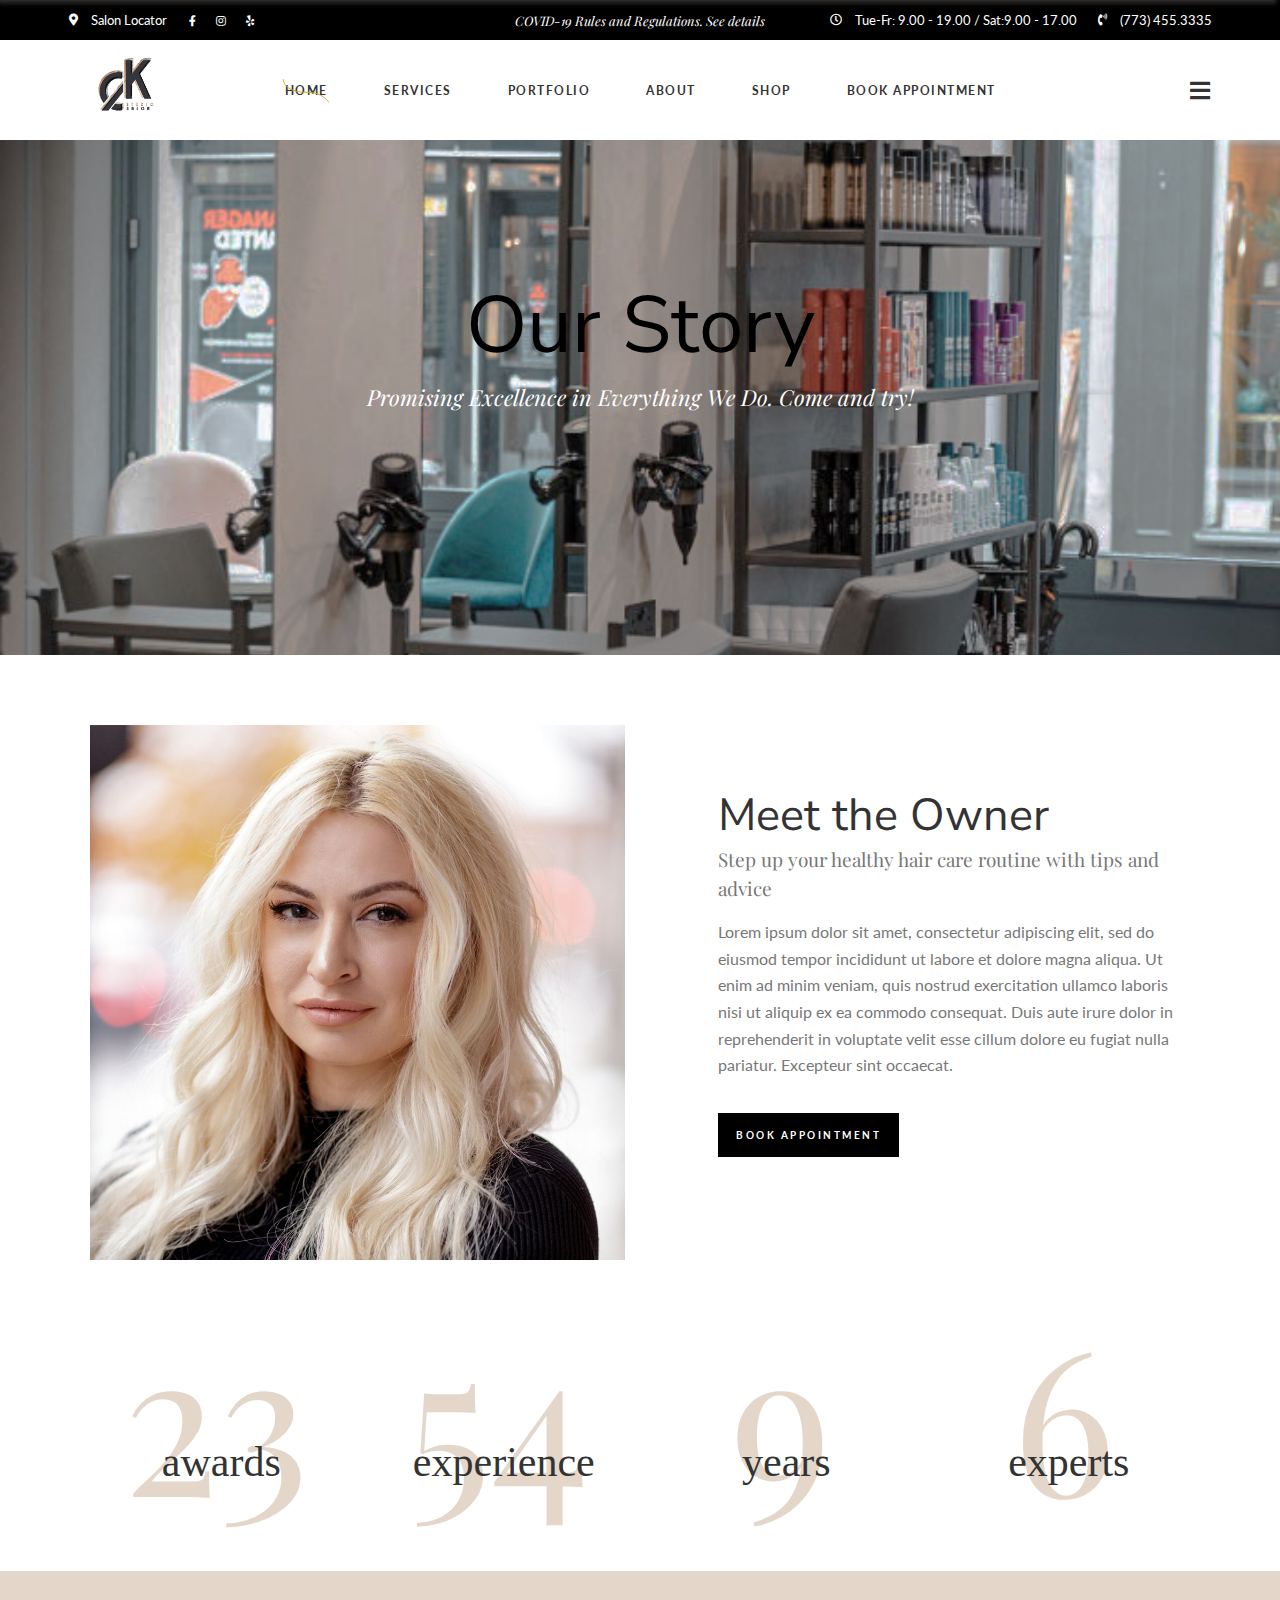
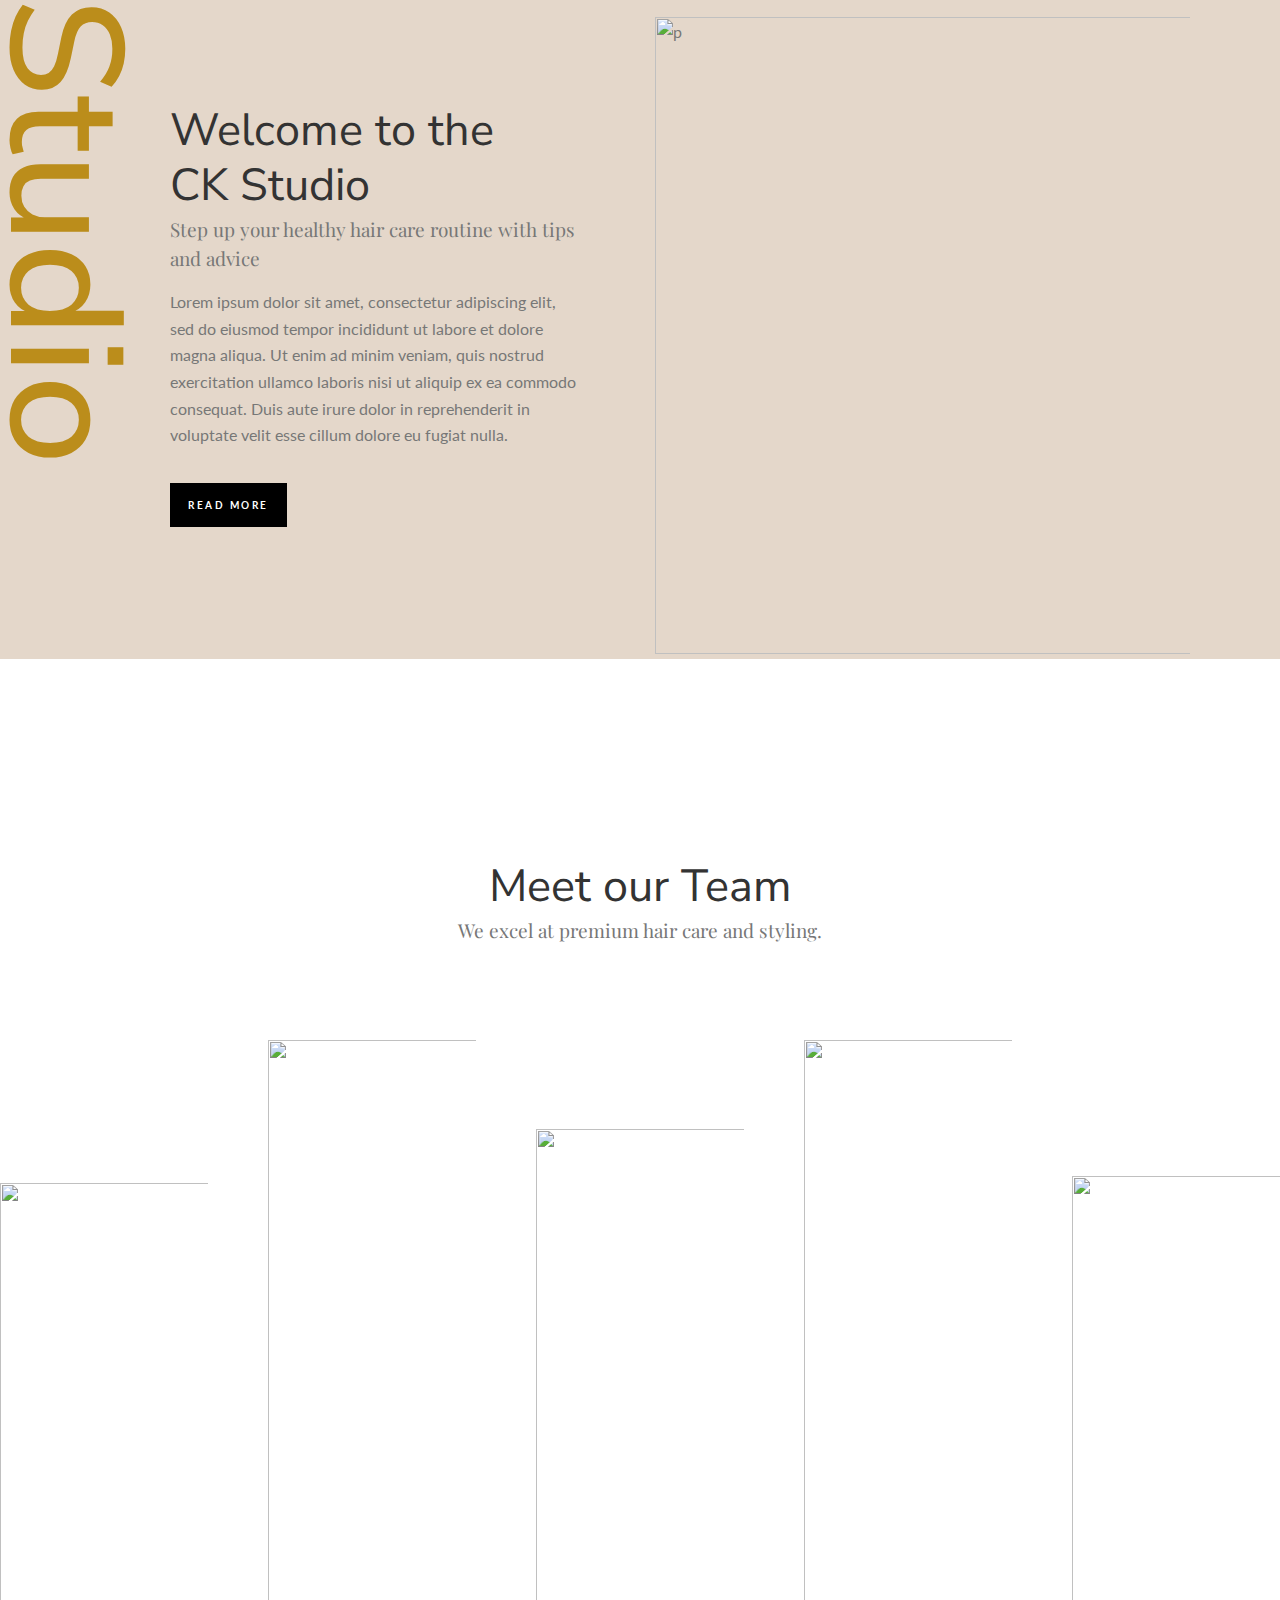
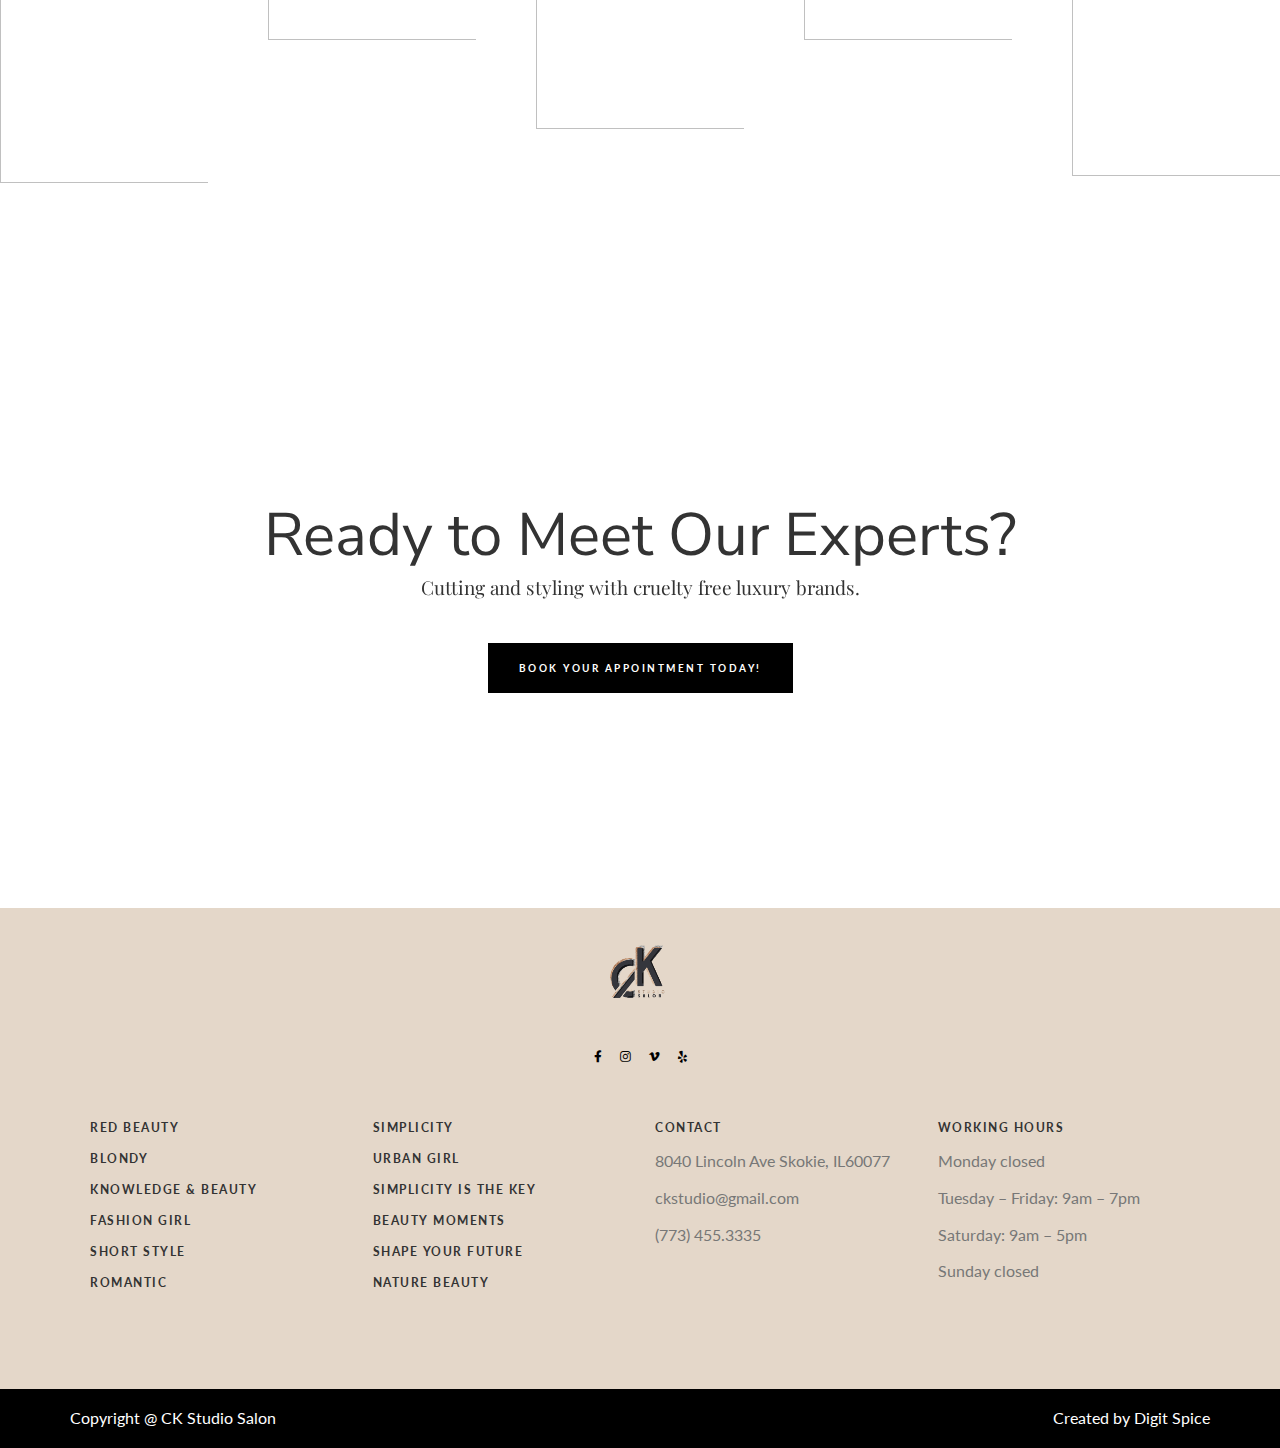
==== commit b3bb89f4: "Client Revision 1" ====
--- a/about.html
+++ b/about.html
@@ -227,7 +227,7 @@
 
         <span class="eltdf-icon-text " style="font-size: 13px">Salon Locator</span> </a>
         <div class="widget eltdf-social-icons-group-widget text-align-left"> 
-        <a class="eltdf-social-icon-widget-holder eltdf-icon-has-hover" data-hover-color="#bb8d1b" style="color: #ffffff;;font-size: 11px;margin: 0 0px 0 17px;" href="https://www.facebook.com/QodeInteractive/" target="_blank">
+        <a class="eltdf-social-icon-widget-holder eltdf-icon-has-hover" data-hover-color="#bb8d1b" style="color: #ffffff;;font-size: 11px;margin: 0 0px 0 17px;" href="https://www.facebook.com/ckstudiosalon/" target="_blank">
             <i class="fab fa-facebook-f"></i>
     
     
@@ -630,11 +630,11 @@
                 
                 <div class="eltdf-row-grid-section-wrapper  eltdf-row-has-bg-text" style="background-color:#e4d7ca"><div class="eltdf-row-grid-section" style="z-index: 10;"><div class="vc_row wpb_row vc_row-fluid vc_custom_1566485689530"><div class="wpb_column vc_column_container vc_col-sm-12 vc_col-lg-6"><div class="vc_column-inner"><div class="wpb_wrapper"><div class="eltdf-elements-holder   eltdf-one-column  eltdf-responsive-mode-768 "><div class="eltdf-eh-item    " data-item-class="eltdf-eh-custom-4730" data-1367-1440="112px 0px 132px 13%" data-1025-1366="74px 55px 132px 0" data-769-1024="29px 96px 53px 0" data-681-768="18px 63px 44px 0" data-680="41px 28px 90px 0">
                 <div class="eltdf-eh-item-inner">
-                <div class="eltdf-eh-item-content eltdf-eh-custom-4730" style="padding: 112px 87px 132px 0">
+                <div class="eltdf-eh-item-content eltdf-eh-custom-4730" style="padding:132px 47px 132px 80px">
                 <div class="eltdf-section-title-holder  ">
                 <div class="eltdf-st-inner">
                 <h3 class="eltdf-st-title" style="font-family: 'Nunito Sans', sans-serif;">
-                Welcome to the CK Studio </h3>
+                Welcome to the<br> CK Studio </h3>
                 <span class="eltdf-st-subtitle" style="margin-top: 2px">
                 Step up your healthy hair care routine with tips and advice </span>
                 </div>
@@ -662,7 +662,7 @@
                 </div> </div>
                 </div>
                 </div></div></div></div></div></div></div><div class="eltdf-row-bg-text-holder" style="font-size: 160px;"><div class="eltdf-row-bg-text-wrapper eltdf-row-bg-text-animation eltdf-row-bg-text-align-left appeared" style="visibility: visible;"><div class="eltdf-row-bg-text-wrapper-inner" style="color: #bb8d1b;
-                    left: .1em;
+                  
                     margin-top: 10px;
                     font-family: 'Nunito Sans', sans-serif;" data-font-size-1440="160px"><div class="eltdf-row-bg-text"><span class="eltdf-char-mask"><span class="eltdf-show">S</span></span><span class="eltdf-char-mask"><span class="eltdf-show">t</span></span><span class="eltdf-char-mask"><span class="eltdf-show">u</span></span><span class="eltdf-char-mask"><span class="eltdf-show">d</span></span><span class="eltdf-char-mask"><span class="eltdf-show">i</span></span><span class="eltdf-char-mask"><span class="eltdf-show">o</span></span>
                    
@@ -707,7 +707,7 @@
                         <h6 class="eltdf-team-name">Sonya Fergunson</h6>
                         <div class="eltdf-team-social-holder">
                         <span class="eltdf-team-icon"> <span class="eltdf-icon-shortcode eltdf-normal   ">
-                        <a class="" href="https://www.facebook.com/QodeInteractive/" target="_blank">
+                        <a class="" href="https://www.facebook.com/ckstudiosalon/" target="_blank">
                         <span aria-hidden="true" class="eltdf-icon-font-elegant social_facebook eltdf-icon-element"></span> </a>
                         </span>
                         </span>
@@ -1048,7 +1048,7 @@
             <div class="eltdf-separator-holder clearfix  eltdf-separator-center eltdf-separator-normal">
         <div class="eltdf-separator" style="border-style: solid;margin-top: -100px"></div>
         </div>
-        </div><div class="widget eltdf-social-icons-group-widget text-align-left"> <a class="eltdf-social-icon-widget-holder eltdf-icon-has-hover" data-hover-color="#bb8d1b" style="color: #000000;;font-size: 12px;margin: 5px 16px 0 0;" href="https://www.facebook.com/QodeInteractive/" target="_blank">
+        </div><div class="widget eltdf-social-icons-group-widget text-align-left"> <a class="eltdf-social-icon-widget-holder eltdf-icon-has-hover" data-hover-color="#bb8d1b" style="color: #000000;;font-size: 12px;margin: 5px 16px 0 0;" href="https://www.facebook.com/ckstudiosalon/" target="_blank">
             <i class="fab fa-facebook-f"></i>
     
     </a>
--- a/content/cache/minify/c2b2b.css
+++ b/content/cache/minify/c2b2b.css
@@ -18,8 +18,8 @@
  * Licensed under the MIT license - http://opensource.org/licenses/MIT
  *
  * Copyright (c) 2016 Daniel Eden
- */.animated{-webkit-animation-duration:1s;animation-duration:1s;-webkit-animation-fill-mode:both;animation-fill-mode:both}.animated.infinite{-webkit-animation-iteration-count:infinite;animation-iteration-count:infinite}.animated.hinge{-webkit-animation-duration:2s;animation-duration:2s}.animated.bounceIn,.animated.bounceOut,.animated.flipOutX,.animated.flipOutY{-webkit-animation-duration:.75s;animation-duration:.75s}@-webkit-keyframes bounce{20%,53%,80%,from,to{-webkit-animation-timing-function:cubic-bezier(.215,.61,.355,1);animation-timing-function:cubic-bezier(.215,.61,.355,1);-webkit-transform:translate3d(0,0,0);transform:translate3d(0,0,0)}40%,43%{-webkit-animation-timing-function:cubic-bezier(.755,.05,.855,.06);animation-timing-function:cubic-bezier(.755,.05,.855,.06);-webkit-transform:translate3d(0,-30px,0);transform:translate3d(0,-30px,0)}70%{-webkit-animation-timing-function:cubic-bezier(.755,.05,.855,.06);animation-timing-function:cubic-bezier(.755,.05,.855,.06);-webkit-transform:translate3d(0,-15px,0);transform:translate3d(0,-15px,0)}90%{-webkit-transform:translate3d(0,-4px,0);transform:translate3d(0,-4px,0)}}@keyframes bounce{20%,53%,80%,from,to{-webkit-animation-timing-function:cubic-bezier(.215,.61,.355,1);animation-timing-function:cubic-bezier(.215,.61,.355,1);-webkit-transform:translate3d(0,0,0);transform:translate3d(0,0,0)}40%,43%{-webkit-animation-timing-function:cubic-bezier(.755,.05,.855,.06);animation-timing-function:cubic-bezier(.755,.05,.855,.06);-webkit-transform:translate3d(0,-30px,0);transform:translate3d(0,-30px,0)}70%{-webkit-animation-timing-function:cubic-bezier(.755,.05,.855,.06);animation-timing-function:cubic-bezier(.755,.05,.855,.06);-webkit-transform:translate3d(0,-15px,0);transform:translate3d(0,-15px,0)}90%{-webkit-transform:translate3d(0,-4px,0);transform:translate3d(0,-4px,0)}}.bounce{-webkit-animation-name:bounce;animation-name:bounce;-webkit-transform-origin:center bottom;-ms-transform-origin:center bottom;transform-origin:center bottom}@-webkit-keyframes flash{50%,from,to{opacity:1}25%,75%{opacity:0}}@keyframes flash{50%,from,to{opacity:1}25%,75%{opacity:0}}.flash{-webkit-animation-name:flash;animation-name:flash}@-webkit-keyframes pulse{from,to{-webkit-transform:scale3d(1,1,1);transform:scale3d(1,1,1)}50%{-webkit-transform:scale3d(1.05,1.05,1.05);transform:scale3d(1.05,1.05,1.05)}}@keyframes pulse{from,to{-webkit-transform:scale3d(1,1,1);transform:scale3d(1,1,1)}50%{-webkit-transform:scale3d(1.05,1.05,1.05);transform:scale3d(1.05,1.05,1.05)}}.pulse{-webkit-animation-name:pulse;animation-name:pulse}@-webkit-keyframes rubberBand{from,to{-webkit-transform:scale3d(1,1,1);transform:scale3d(1,1,1)}30%{-webkit-transform:scale3d(1.25,.75,1);transform:scale3d(1.25,.75,1)}40%{-webkit-transform:scale3d(.75,1.25,1);transform:scale3d(.75,1.25,1)}50%{-webkit-transform:scale3d(1.15,.85,1);transform:scale3d(1.15,.85,1)}65%{-webkit-transform:scale3d(.95,1.05,1);transform:scale3d(.95,1.05,1)}75%{-webkit-transform:scale3d(1.05,.95,1);transform:scale3d(1.05,.95,1)}}@keyframes rubberBand{from,to{-webkit-transform:scale3d(1,1,1);transform:scale3d(1,1,1)}30%{-webkit-transform:scale3d(1.25,.75,1);transform:scale3d(1.25,.75,1)}40%{-webkit-transform:scale3d(.75,1.25,1);transform:scale3d(.75,1.25,1)}50%{-webkit-transform:scale3d(1.15,.85,1);transform:scale3d(1.15,.85,1)}65%{-webkit-transform:scale3d(.95,1.05,1);transform:scale3d(.95,1.05,1)}75%{-webkit-transform:scale3d(1.05,.95,1);transform:scale3d(1.05,.95,1)}}.rubberBand{-webkit-animation-name:rubberBand;animation-name:rubberBand}@-webkit-keyframes shake{from,to{-webkit-transform:translate3d(0,0,0);transform:translate3d(0,0,0)}10%,30%,50%,70%,90%{-webkit-transform:translate3d(-10px,0,0);transform:translate3d(-10px,0,0)}20%,40%,60%,80%{-webkit-transform:translate3d(10px,0,0);transform:translate3d(10px,0,0)}}@keyframes shake{from,to{-webkit-transform:translate3d(0,0,0);transform:translate3d(0,0,0)}10%,30%,50%,70%,90%{-webkit-transform:translate3d(-10px,0,0);transform:translate3d(-10px,0,0)}20%,40%,60%,80%{-webkit-transform:translate3d(10px,0,0);transform:translate3d(10px,0,0)}}.shake{-webkit-animation-name:shake;animation-name:shake}@-webkit-keyframes headShake{0%{-webkit-transform:translateX(0);transform:translateX(0)}6.5%{-webkit-transform:translateX(-6px) rotateY(-9deg);transform:translateX(-6px) rotateY(-9deg)}18.5%{-webkit-transform:translateX(5px) rotateY(7deg);transform:translateX(5px) rotateY(7deg)}31.5%{-webkit-transform:translateX(-3px) rotateY(-5deg);transform:translateX(-3px) rotateY(-5deg)}43.5%{-webkit-transform:translateX(2px) rotateY(3deg);transform:translateX(2px) rotateY(3deg)}50%{-webkit-transform:translateX(0);transform:translateX(0)}}@keyframes headShake{0%{-webkit-transform:translateX(0);transform:translateX(0)}6.5%{-webkit-transform:translateX(-6px) rotateY(-9deg);transform:translateX(-6px) rotateY(-9deg)}18.5%{-webkit-transform:translateX(5px) rotateY(7deg);transform:translateX(5px) rotateY(7deg)}31.5%{-webkit-transform:translateX(-3px) rotateY(-5deg);transform:translateX(-3px) rotateY(-5deg)}43.5%{-webkit-transform:translateX(2px) rotateY(3deg);transform:translateX(2px) rotateY(3deg)}50%{-webkit-transform:translateX(0);transform:translateX(0)}}.headShake{-webkit-animation-timing-function:ease-in-out;animation-timing-function:ease-in-out;-webkit-animation-name:headShake;animation-name:headShake}@-webkit-keyframes swing{20%{-webkit-transform:rotate3d(0,0,1,15deg);transform:rotate3d(0,0,1,15deg)}40%{-webkit-transform:rotate3d(0,0,1,-10deg);transform:rotate3d(0,0,1,-10deg)}60%{-webkit-transform:rotate3d(0,0,1,5deg);transform:rotate3d(0,0,1,5deg)}80%{-webkit-transform:rotate3d(0,0,1,-5deg);transform:rotate3d(0,0,1,-5deg)}to{-webkit-transform:rotate3d(0,0,1,0deg);transform:rotate3d(0,0,1,0deg)}}@keyframes swing{20%{-webkit-transform:rotate3d(0,0,1,15deg);transform:rotate3d(0,0,1,15deg)}40%{-webkit-transform:rotate3d(0,0,1,-10deg);transform:rotate3d(0,0,1,-10deg)}60%{-webkit-transform:rotate3d(0,0,1,5deg);transform:rotate3d(0,0,1,5deg)}80%{-webkit-transform:rotate3d(0,0,1,-5deg);transform:rotate3d(0,0,1,-5deg)}to{-webkit-transform:rotate3d(0,0,1,0deg);transform:rotate3d(0,0,1,0deg)}}.swing{-webkit-transform-origin:top center;-ms-transform-origin:top center;transform-origin:top center;-webkit-animation-name:swing;animation-name:swing}@-webkit-keyframes tada{from,to{-webkit-transform:scale3d(1,1,1);transform:scale3d(1,1,1)}10%,20%{-webkit-transform:scale3d(.9,.9,.9) rotate3d(0,0,1,-3deg);transform:scale3d(.9,.9,.9) rotate3d(0,0,1,-3deg)}30%,50%,70%,90%{-webkit-transform:scale3d(1.1,1.1,1.1) rotate3d(0,0,1,3deg);transform:scale3d(1.1,1.1,1.1) rotate3d(0,0,1,3deg)}40%,60%,80%{-webkit-transform:scale3d(1.1,1.1,1.1) rotate3d(0,0,1,-3deg);transform:scale3d(1.1,1.1,1.1) rotate3d(0,0,1,-3deg)}}@keyframes tada{from,to{-webkit-transform:scale3d(1,1,1);transform:scale3d(1,1,1)}10%,20%{-webkit-transform:scale3d(.9,.9,.9) rotate3d(0,0,1,-3deg);transform:scale3d(.9,.9,.9) rotate3d(0,0,1,-3deg)}30%,50%,70%,90%{-webkit-transform:scale3d(1.1,1.1,1.1) rotate3d(0,0,1,3deg);transform:scale3d(1.1,1.1,1.1) rotate3d(0,0,1,3deg)}40%,60%,80%{-webkit-transform:scale3d(1.1,1.1,1.1) rotate3d(0,0,1,-3deg);transform:scale3d(1.1,1.1,1.1) rotate3d(0,0,1,-3deg)}}.tada{-webkit-animation-name:tada;animation-name:tada}@-webkit-keyframes wobble{from,to{-webkit-transform:none;transform:none}15%{-webkit-transform:translate3d(-25%,0,0) rotate3d(0,0,1,-5deg);transform:translate3d(-25%,0,0) rotate3d(0,0,1,-5deg)}30%{-webkit-transform:translate3d(20%,0,0) rotate3d(0,0,1,3deg);transform:translate3d(20%,0,0) rotate3d(0,0,1,3deg)}45%{-webkit-transform:translate3d(-15%,0,0) rotate3d(0,0,1,-3deg);transform:translate3d(-15%,0,0) rotate3d(0,0,1,-3deg)}60%{-webkit-transform:translate3d(10%,0,0) rotate3d(0,0,1,2deg);transform:translate3d(10%,0,0) rotate3d(0,0,1,2deg)}75%{-webkit-transform:translate3d(-5%,0,0) rotate3d(0,0,1,-1deg);transform:translate3d(-5%,0,0) rotate3d(0,0,1,-1deg)}}@keyframes wobble{from,to{-webkit-transform:none;transform:none}15%{-webkit-transform:translate3d(-25%,0,0) rotate3d(0,0,1,-5deg);transform:translate3d(-25%,0,0) rotate3d(0,0,1,-5deg)}30%{-webkit-transform:translate3d(20%,0,0) rotate3d(0,0,1,3deg);transform:translate3d(20%,0,0) rotate3d(0,0,1,3deg)}45%{-webkit-transform:translate3d(-15%,0,0) rotate3d(0,0,1,-3deg);transform:translate3d(-15%,0,0) rotate3d(0,0,1,-3deg)}60%{-webkit-transform:translate3d(10%,0,0) rotate3d(0,0,1,2deg);transform:translate3d(10%,0,0) rotate3d(0,0,1,2deg)}75%{-webkit-transform:translate3d(-5%,0,0) rotate3d(0,0,1,-1deg);transform:translate3d(-5%,0,0) rotate3d(0,0,1,-1deg)}}.wobble{-webkit-animation-name:wobble;animation-name:wobble}@-webkit-keyframes jello{11.1%,from,to{-webkit-transform:none;transform:none}22.2%{-webkit-transform:skewX(-12.5deg) skewY(-12.5deg);transform:skewX(-12.5deg) skewY(-12.5deg)}33.3%{-webkit-transform:skewX(6.25deg) skewY(6.25deg);transform:skewX(6.25deg) skewY(6.25deg)}44.4%{-webkit-transform:skewX(-3.125deg) skewY(-3.125deg);transform:skewX(-3.125deg) skewY(-3.125deg)}55.5%{-webkit-transform:skewX(1.5625deg) skewY(1.5625deg);transform:skewX(1.5625deg) skewY(1.5625deg)}66.6%{-webkit-transform:skewX(-.78125deg) skewY(-.78125deg);transform:skewX(-.78125deg) skewY(-.78125deg)}77.7%{-webkit-transform:skewX(.39063deg) skewY(.39063deg);transform:skewX(.39063deg) skewY(.39063deg)}88.8%{-webkit-transform:skewX(-.19531deg) skewY(-.19531deg);transform:skewX(-.19531deg) skewY(-.19531deg)}}@keyframes jello{11.1%,from,to{-webkit-transform:none;transform:none}22.2%{-webkit-transform:skewX(-12.5deg) skewY(-12.5deg);transform:skewX(-12.5deg) skewY(-12.5deg)}33.3%{-webkit-transform:skewX(6.25deg) skewY(6.25deg);transform:skewX(6.25deg) skewY(6.25deg)}44.4%{-webkit-transform:skewX(-3.125deg) skewY(-3.125deg);transform:skewX(-3.125deg) skewY(-3.125deg)}55.5%{-webkit-transform:skewX(1.5625deg) skewY(1.5625deg);transform:skewX(1.5625deg) skewY(1.5625deg)}66.6%{-webkit-transform:skewX(-.78125deg) skewY(-.78125deg);transform:skewX(-.78125deg) skewY(-.78125deg)}77.7%{-webkit-transform:skewX(.39063deg) skewY(.39063deg);transform:skewX(.39063deg) skewY(.39063deg)}88.8%{-webkit-transform:skewX(-.19531deg) skewY(-.19531deg);transform:skewX(-.19531deg) skewY(-.19531deg)}}.jello{-webkit-animation-name:jello;animation-name:jello;-webkit-transform-origin:center;-ms-transform-origin:center;transform-origin:center}@-webkit-keyframes bounceIn{20%,40%,60%,80%,from,to{-webkit-animation-timing-function:cubic-bezier(.215,.61,.355,1);animation-timing-function:cubic-bezier(.215,.61,.355,1)}0%{opacity:0;-webkit-transform:scale3d(.3,.3,.3);transform:scale3d(.3,.3,.3)}20%{-webkit-transform:scale3d(1.1,1.1,1.1);transform:scale3d(1.1,1.1,1.1)}40%{-webkit-transform:scale3d(.9,.9,.9);transform:scale3d(.9,.9,.9)}60%{opacity:1;-webkit-transform:scale3d(1.03,1.03,1.03);transform:scale3d(1.03,1.03,1.03)}80%{-webkit-transform:scale3d(.97,.97,.97);transform:scale3d(.97,.97,.97)}to{opacity:1;-webkit-transform:scale3d(1,1,1);transform:scale3d(1,1,1)}}@keyframes bounceIn{20%,40%,60%,80%,from,to{-webkit-animation-timing-function:cubic-bezier(.215,.61,.355,1);animation-timing-function:cubic-bezier(.215,.61,.355,1)}0%{opacity:0;-webkit-transform:scale3d(.3,.3,.3);transform:scale3d(.3,.3,.3)}20%{-webkit-transform:scale3d(1.1,1.1,1.1);transform:scale3d(1.1,1.1,1.1)}40%{-webkit-transform:scale3d(.9,.9,.9);transform:scale3d(.9,.9,.9)}60%{opacity:1;-webkit-transform:scale3d(1.03,1.03,1.03);transform:scale3d(1.03,1.03,1.03)}80%{-webkit-transform:scale3d(.97,.97,.97);transform:scale3d(.97,.97,.97)}to{opacity:1;-webkit-transform:scale3d(1,1,1);transform:scale3d(1,1,1)}}.bounceIn{-webkit-animation-name:bounceIn;animation-name:bounceIn}@-webkit-keyframes bounceInDown{60%,75%,90%,from,to{-webkit-animation-timing-function:cubic-bezier(.215,.61,.355,1);animation-timing-function:cubic-bezier(.215,.61,.355,1)}0%{opacity:0;-webkit-transform:translate3d(0,-3000px,0);transform:translate3d(0,-3000px,0)}60%{opacity:1;-webkit-transform:translate3d(0,25px,0);transform:translate3d(0,25px,0)}75%{-webkit-transform:translate3d(0,-10px,0);transform:translate3d(0,-10px,0)}90%{-webkit-transform:translate3d(0,5px,0);transform:translate3d(0,5px,0)}to{-webkit-transform:none;transform:none}}@keyframes bounceInDown{60%,75%,90%,from,to{-webkit-animation-timing-function:cubic-bezier(.215,.61,.355,1);animation-timing-function:cubic-bezier(.215,.61,.355,1)}0%{opacity:0;-webkit-transform:translate3d(0,-3000px,0);transform:translate3d(0,-3000px,0)}60%{opacity:1;-webkit-transform:translate3d(0,25px,0);transform:translate3d(0,25px,0)}75%{-webkit-transform:translate3d(0,-10px,0);transform:translate3d(0,-10px,0)}90%{-webkit-transform:translate3d(0,5px,0);transform:translate3d(0,5px,0)}to{-webkit-transform:none;transform:none}}.bounceInDown{-webkit-animation-name:bounceInDown;animation-name:bounceInDown}@-webkit-keyframes bounceInLeft{60%,75%,90%,from,to{-webkit-animation-timing-function:cubic-bezier(.215,.61,.355,1);animation-timing-function:cubic-bezier(.215,.61,.355,1)}0%{opacity:0;-webkit-transform:translate3d(-3000px,0,0);transform:translate3d(-3000px,0,0)}60%{opacity:1;-webkit-transform:translate3d(25px,0,0);transform:translate3d(25px,0,0)}75%{-webkit-transform:translate3d(-10px,0,0);transform:translate3d(-10px,0,0)}90%{-webkit-transform:translate3d(5px,0,0);transform:translate3d(5px,0,0)}to{-webkit-transform:none;transform:none}}@keyframes bounceInLeft{60%,75%,90%,from,to{-webkit-animation-timing-function:cubic-bezier(.215,.61,.355,1);animation-timing-function:cubic-bezier(.215,.61,.355,1)}0%{opacity:0;-webkit-transform:translate3d(-3000px,0,0);transform:translate3d(-3000px,0,0)}60%{opacity:1;-webkit-transform:translate3d(25px,0,0);transform:translate3d(25px,0,0)}75%{-webkit-transform:translate3d(-10px,0,0);transform:translate3d(-10px,0,0)}90%{-webkit-transform:translate3d(5px,0,0);transform:translate3d(5px,0,0)}to{-webkit-transform:none;transform:none}}.bounceInLeft{-webkit-animation-name:bounceInLeft;animation-name:bounceInLeft}@-webkit-keyframes bounceInRight{60%,75%,90%,from,to{-webkit-animation-timing-function:cubic-bezier(.215,.61,.355,1);animation-timing-function:cubic-bezier(.215,.61,.355,1)}from{opacity:0;-webkit-transform:translate3d(3000px,0,0);transform:translate3d(3000px,0,0)}60%{opacity:1;-webkit-transform:translate3d(-25px,0,0);transform:translate3d(-25px,0,0)}75%{-webkit-transform:translate3d(10px,0,0);transform:translate3d(10px,0,0)}90%{-webkit-transform:translate3d(-5px,0,0);transform:translate3d(-5px,0,0)}to{-webkit-transform:none;transform:none}}@keyframes bounceInRight{60%,75%,90%,from,to{-webkit-animation-timing-function:cubic-bezier(.215,.61,.355,1);animation-timing-function:cubic-bezier(.215,.61,.355,1)}from{opacity:0;-webkit-transform:translate3d(3000px,0,0);transform:translate3d(3000px,0,0)}60%{opacity:1;-webkit-transform:translate3d(-25px,0,0);transform:translate3d(-25px,0,0)}75%{-webkit-transform:translate3d(10px,0,0);transform:translate3d(10px,0,0)}90%{-webkit-transform:translate3d(-5px,0,0);transform:translate3d(-5px,0,0)}to{-webkit-transform:none;transform:none}}.bounceInRight{-webkit-animation-name:bounceInRight;animation-name:bounceInRight}@-webkit-keyframes bounceInUp{60%,75%,90%,from,to{-webkit-animation-timing-function:cubic-bezier(.215,.61,.355,1);animation-timing-function:cubic-bezier(.215,.61,.355,1)}from{opacity:0;-webkit-transform:translate3d(0,3000px,0);transform:translate3d(0,3000px,0)}60%{opacity:1;-webkit-transform:translate3d(0,-20px,0);transform:translate3d(0,-20px,0)}75%{-webkit-transform:translate3d(0,10px,0);transform:translate3d(0,10px,0)}90%{-webkit-transform:translate3d(0,-5px,0);transform:translate3d(0,-5px,0)}to{-webkit-transform:translate3d(0,0,0);transform:translate3d(0,0,0)}}@keyframes bounceInUp{60%,75%,90%,from,to{-webkit-animation-timing-function:cubic-bezier(.215,.61,.355,1);animation-timing-function:cubic-bezier(.215,.61,.355,1)}from{opacity:0;-webkit-transform:translate3d(0,3000px,0);transform:translate3d(0,3000px,0)}60%{opacity:1;-webkit-transform:translate3d(0,-20px,0);transform:translate3d(0,-20px,0)}75%{-webkit-transform:translate3d(0,10px,0);transform:translate3d(0,10px,0)}90%{-webkit-transform:translate3d(0,-5px,0);transform:translate3d(0,-5px,0)}to{-webkit-transform:translate3d(0,0,0);transform:translate3d(0,0,0)}}.bounceInUp{-webkit-animation-name:bounceInUp;animation-name:bounceInUp}@-webkit-keyframes bounceOut{20%{-webkit-transform:scale3d(.9,.9,.9);transform:scale3d(.9,.9,.9)}50%,55%{opacity:1;-webkit-transform:scale3d(1.1,1.1,1.1);transform:scale3d(1.1,1.1,1.1)}to{opacity:0;-webkit-transform:scale3d(.3,.3,.3);transform:scale3d(.3,.3,.3)}}@keyframes bounceOut{20%{-webkit-transform:scale3d(.9,.9,.9);transform:scale3d(.9,.9,.9)}50%,55%{opacity:1;-webkit-transform:scale3d(1.1,1.1,1.1);transform:scale3d(1.1,1.1,1.1)}to{opacity:0;-webkit-transform:scale3d(.3,.3,.3);transform:scale3d(.3,.3,.3)}}.bounceOut{-webkit-animation-name:bounceOut;animation-name:bounceOut}@-webkit-keyframes bounceOutDown{20%{-webkit-transform:translate3d(0,10px,0);transform:translate3d(0,10px,0)}40%,45%{opacity:1;-webkit-transform:translate3d(0,-20px,0);transform:translate3d(0,-20px,0)}to{opacity:0;-webkit-transform:translate3d(0,2000px,0);transform:translate3d(0,2000px,0)}}@keyframes bounceOutDown{20%{-webkit-transform:translate3d(0,10px,0);transform:translate3d(0,10px,0)}40%,45%{opacity:1;-webkit-transform:translate3d(0,-20px,0);transform:translate3d(0,-20px,0)}to{opacity:0;-webkit-transform:translate3d(0,2000px,0);transform:translate3d(0,2000px,0)}}.bounceOutDown{-webkit-animation-name:bounceOutDown;animation-name:bounceOutDown}@-webkit-keyframes bounceOutLeft{20%{opacity:1;-webkit-transform:translate3d(20px,0,0);transform:translate3d(20px,0,0)}to{opacity:0;-webkit-transform:translate3d(-2000px,0,0);transform:translate3d(-2000px,0,0)}}@keyframes bounceOutLeft{20%{opacity:1;-webkit-transform:translate3d(20px,0,0);transform:translate3d(20px,0,0)}to{opacity:0;-webkit-transform:translate3d(-2000px,0,0);transform:translate3d(-2000px,0,0)}}.bounceOutLeft{-webkit-animation-name:bounceOutLeft;animation-name:bounceOutLeft}@-webkit-keyframes bounceOutRight{20%{opacity:1;-webkit-transform:translate3d(-20px,0,0);transform:translate3d(-20px,0,0)}to{opacity:0;-webkit-transform:translate3d(2000px,0,0);transform:translate3d(2000px,0,0)}}@keyframes bounceOutRight{20%{opacity:1;-webkit-transform:translate3d(-20px,0,0);transform:translate3d(-20px,0,0)}to{opacity:0;-webkit-transform:translate3d(2000px,0,0);transform:translate3d(2000px,0,0)}}.bounceOutRight{-webkit-animation-name:bounceOutRight;animation-name:bounceOutRight}@-webkit-keyframes bounceOutUp{20%{-webkit-transform:translate3d(0,-10px,0);transform:translate3d(0,-10px,0)}40%,45%{opacity:1;-webkit-transform:translate3d(0,20px,0);transform:translate3d(0,20px,0)}to{opacity:0;-webkit-transform:translate3d(0,-2000px,0);transform:translate3d(0,-2000px,0)}}@keyframes bounceOutUp{20%{-webkit-transform:translate3d(0,-10px,0);transform:translate3d(0,-10px,0)}40%,45%{opacity:1;-webkit-transform:translate3d(0,20px,0);transform:translate3d(0,20px,0)}to{opacity:0;-webkit-transform:translate3d(0,-2000px,0);transform:translate3d(0,-2000px,0)}}.bounceOutUp{-webkit-animation-name:bounceOutUp;animation-name:bounceOutUp}@-webkit-keyframes fadeIn{from{opacity:0}to{opacity:1}}@keyframes fadeIn{from{opacity:0}to{opacity:1}}.fadeIn{-webkit-animation-name:fadeIn;animation-name:fadeIn}@-webkit-keyframes fadeInDown{from{opacity:0;-webkit-transform:translate3d(0,-100%,0);transform:translate3d(0,-100%,0)}to{opacity:1;-webkit-transform:none;transform:none}}@keyframes fadeInDown{from{opacity:0;-webkit-transform:translate3d(0,-100%,0);transform:translate3d(0,-100%,0)}to{opacity:1;-webkit-transform:none;transform:none}}.fadeInDown{-webkit-animation-name:fadeInDown;animation-name:fadeInDown}@-webkit-keyframes fadeInDownBig{from{opacity:0;-webkit-transform:translate3d(0,-2000px,0);transform:translate3d(0,-2000px,0)}to{opacity:1;-webkit-transform:none;transform:none}}@keyframes fadeInDownBig{from{opacity:0;-webkit-transform:translate3d(0,-2000px,0);transform:translate3d(0,-2000px,0)}to{opacity:1;-webkit-transform:none;transform:none}}.fadeInDownBig{-webkit-animation-name:fadeInDownBig;animation-name:fadeInDownBig}@-webkit-keyframes fadeInLeft{from{opacity:0;-webkit-transform:translate3d(-100%,0,0);transform:translate3d(-100%,0,0)}to{opacity:1;-webkit-transform:none;transform:none}}@keyframes fadeInLeft{from{opacity:0;-webkit-transform:translate3d(-100%,0,0);transform:translate3d(-100%,0,0)}to{opacity:1;-webkit-transform:none;transform:none}}.fadeInLeft{-webkit-animation-name:fadeInLeft;animation-name:fadeInLeft}@-webkit-keyframes fadeInLeftBig{from{opacity:0;-webkit-transform:translate3d(-2000px,0,0);transform:translate3d(-2000px,0,0)}to{opacity:1;-webkit-transform:none;transform:none}}@keyframes fadeInLeftBig{from{opacity:0;-webkit-transform:translate3d(-2000px,0,0);transform:translate3d(-2000px,0,0)}to{opacity:1;-webkit-transform:none;transform:none}}.fadeInLeftBig{-webkit-animation-name:fadeInLeftBig;animation-name:fadeInLeftBig}@-webkit-keyframes fadeInRight{from{opacity:0;-webkit-transform:translate3d(100%,0,0);transform:translate3d(100%,0,0)}to{opacity:1;-webkit-transform:none;transform:none}}@keyframes fadeInRight{from{opacity:0;-webkit-transform:translate3d(100%,0,0);transform:translate3d(100%,0,0)}to{opacity:1;-webkit-transform:none;transform:none}}.fadeInRight{-webkit-animation-name:fadeInRight;animation-name:fadeInRight}@-webkit-keyframes fadeInRightBig{from{opacity:0;-webkit-transform:translate3d(2000px,0,0);transform:translate3d(2000px,0,0)}to{opacity:1;-webkit-transform:none;transform:none}}@keyframes fadeInRightBig{from{opacity:0;-webkit-transform:translate3d(2000px,0,0);transform:translate3d(2000px,0,0)}to{opacity:1;-webkit-transform:none;transform:none}}.fadeInRightBig{-webkit-animation-name:fadeInRightBig;animation-name:fadeInRightBig}@-webkit-keyframes fadeInUp{from{opacity:0;-webkit-transform:translate3d(0,100%,0);transform:translate3d(0,100%,0)}to{opacity:1;-webkit-transform:none;transform:none}}@keyframes fadeInUp{from{opacity:0;-webkit-transform:translate3d(0,100%,0);transform:translate3d(0,100%,0)}to{opacity:1;-webkit-transform:none;transform:none}}.fadeInUp{-webkit-animation-name:fadeInUp;animation-name:fadeInUp}@-webkit-keyframes fadeInUpBig{from{opacity:0;-webkit-transform:translate3d(0,2000px,0);transform:translate3d(0,2000px,0)}to{opacity:1;-webkit-transform:none;transform:none}}@keyframes fadeInUpBig{from{opacity:0;-webkit-transform:translate3d(0,2000px,0);transform:translate3d(0,2000px,0)}to{opacity:1;-webkit-transform:none;transform:none}}.fadeInUpBig{-webkit-animation-name:fadeInUpBig;animation-name:fadeInUpBig}@-webkit-keyframes fadeOut{from{opacity:1}to{opacity:0}}@keyframes fadeOut{from{opacity:1}to{opacity:0}}.fadeOut{-webkit-animation-name:fadeOut;animation-name:fadeOut}@-webkit-keyframes fadeOutDown{from{opacity:1}to{opacity:0;-webkit-transform:translate3d(0,100%,0);transform:translate3d(0,100%,0)}}@keyframes fadeOutDown{from{opacity:1}to{opacity:0;-webkit-transform:translate3d(0,100%,0);transform:translate3d(0,100%,0)}}.fadeOutDown{-webkit-animation-name:fadeOutDown;animation-name:fadeOutDown}@-webkit-keyframes fadeOutDownBig{from{opacity:1}to{opacity:0;-webkit-transform:translate3d(0,2000px,0);transform:translate3d(0,2000px,0)}}@keyframes fadeOutDownBig{from{opacity:1}to{opacity:0;-webkit-transform:translate3d(0,2000px,0);transform:translate3d(0,2000px,0)}}.fadeOutDownBig{-webkit-animation-name:fadeOutDownBig;animation-name:fadeOutDownBig}@-webkit-keyframes fadeOutLeft{from{opacity:1}to{opacity:0;-webkit-transform:translate3d(-100%,0,0);transform:translate3d(-100%,0,0)}}@keyframes fadeOutLeft{from{opacity:1}to{opacity:0;-webkit-transform:translate3d(-100%,0,0);transform:translate3d(-100%,0,0)}}.fadeOutLeft{-webkit-animation-name:fadeOutLeft;animation-name:fadeOutLeft}@-webkit-keyframes fadeOutLeftBig{from{opacity:1}to{opacity:0;-webkit-transform:translate3d(-2000px,0,0);transform:translate3d(-2000px,0,0)}}@keyframes fadeOutLeftBig{from{opacity:1}to{opacity:0;-webkit-transform:translate3d(-2000px,0,0);transform:translate3d(-2000px,0,0)}}.fadeOutLeftBig{-webkit-animation-name:fadeOutLeftBig;animation-name:fadeOutLeftBig}@-webkit-keyframes fadeOutRight{from{opacity:1}to{opacity:0;-webkit-transform:translate3d(100%,0,0);transform:translate3d(100%,0,0)}}@keyframes fadeOutRight{from{opacity:1}to{opacity:0;-webkit-transform:translate3d(100%,0,0);transform:translate3d(100%,0,0)}}.fadeOutRight{-webkit-animation-name:fadeOutRight;animation-name:fadeOutRight}@-webkit-keyframes fadeOutRightBig{from{opacity:1}to{opacity:0;-webkit-transform:translate3d(2000px,0,0);transform:translate3d(2000px,0,0)}}@keyframes fadeOutRightBig{from{opacity:1}to{opacity:0;-webkit-transform:translate3d(2000px,0,0);transform:translate3d(2000px,0,0)}}.fadeOutRightBig{-webkit-animation-name:fadeOutRightBig;animation-name:fadeOutRightBig}@-webkit-keyframes fadeOutUp{from{opacity:1}to{opacity:0;-webkit-transform:translate3d(0,-100%,0);transform:translate3d(0,-100%,0)}}@keyframes fadeOutUp{from{opacity:1}to{opacity:0;-webkit-transform:translate3d(0,-100%,0);transform:translate3d(0,-100%,0)}}.fadeOutUp{-webkit-animation-name:fadeOutUp;animation-name:fadeOutUp}@-webkit-keyframes fadeOutUpBig{from{opacity:1}to{opacity:0;-webkit-transform:translate3d(0,-2000px,0);transform:translate3d(0,-2000px,0)}}@keyframes fadeOutUpBig{from{opacity:1}to{opacity:0;-webkit-transform:translate3d(0,-2000px,0);transform:translate3d(0,-2000px,0)}}.fadeOutUpBig{-webkit-animation-name:fadeOutUpBig;animation-name:fadeOutUpBig}@-webkit-keyframes flip{from{-webkit-transform:perspective(400px) rotate3d(0,1,0,-360deg);transform:perspective(400px) rotate3d(0,1,0,-360deg);-webkit-animation-timing-function:ease-out;animation-timing-function:ease-out}40%{-webkit-transform:perspective(400px) translate3d(0,0,150px) rotate3d(0,1,0,-190deg);transform:perspective(400px) translate3d(0,0,150px) rotate3d(0,1,0,-190deg);-webkit-animation-timing-function:ease-out;animation-timing-function:ease-out}50%{-webkit-transform:perspective(400px) translate3d(0,0,150px) rotate3d(0,1,0,-170deg);transform:perspective(400px) translate3d(0,0,150px) rotate3d(0,1,0,-170deg);-webkit-animation-timing-function:ease-in;animation-timing-function:ease-in}80%{-webkit-transform:perspective(400px) scale3d(.95,.95,.95);transform:perspective(400px) scale3d(.95,.95,.95);-webkit-animation-timing-function:ease-in;animation-timing-function:ease-in}to{-webkit-transform:perspective(400px);transform:perspective(400px);-webkit-animation-timing-function:ease-in;animation-timing-function:ease-in}}@keyframes flip{from{-webkit-transform:perspective(400px) rotate3d(0,1,0,-360deg);transform:perspective(400px) rotate3d(0,1,0,-360deg);-webkit-animation-timing-function:ease-out;animation-timing-function:ease-out}40%{-webkit-transform:perspective(400px) translate3d(0,0,150px) rotate3d(0,1,0,-190deg);transform:perspective(400px) translate3d(0,0,150px) rotate3d(0,1,0,-190deg);-webkit-animation-timing-function:ease-out;animation-timing-function:ease-out}50%{-webkit-transform:perspective(400px) translate3d(0,0,150px) rotate3d(0,1,0,-170deg);transform:perspective(400px) translate3d(0,0,150px) rotate3d(0,1,0,-170deg);-webkit-animation-timing-function:ease-in;animation-timing-function:ease-in}80%{-webkit-transform:perspective(400px) scale3d(.95,.95,.95);transform:perspective(400px) scale3d(.95,.95,.95);-webkit-animation-timing-function:ease-in;animation-timing-function:ease-in}to{-webkit-transform:perspective(400px);transform:perspective(400px);-webkit-animation-timing-function:ease-in;animation-timing-function:ease-in}}.animated.flip{-webkit-backface-visibility:visible;backface-visibility:visible;-webkit-animation-name:flip;animation-name:flip}@-webkit-keyframes flipInX{from{-webkit-transform:perspective(400px) rotate3d(1,0,0,90deg);transform:perspective(400px) rotate3d(1,0,0,90deg);-webkit-animation-timing-function:ease-in;animation-timing-function:ease-in;opacity:0}40%{-webkit-transform:perspective(400px) rotate3d(1,0,0,-20deg);transform:perspective(400px) rotate3d(1,0,0,-20deg);-webkit-animation-timing-function:ease-in;animation-timing-function:ease-in}60%{-webkit-transform:perspective(400px) rotate3d(1,0,0,10deg);transform:perspective(400px) rotate3d(1,0,0,10deg);opacity:1}80%{-webkit-transform:perspective(400px) rotate3d(1,0,0,-5deg);transform:perspective(400px) rotate3d(1,0,0,-5deg)}to{-webkit-transform:perspective(400px);transform:perspective(400px)}}@keyframes flipInX{from{-webkit-transform:perspective(400px) rotate3d(1,0,0,90deg);transform:perspective(400px) rotate3d(1,0,0,90deg);-webkit-animation-timing-function:ease-in;animation-timing-function:ease-in;opacity:0}40%{-webkit-transform:perspective(400px) rotate3d(1,0,0,-20deg);transform:perspective(400px) rotate3d(1,0,0,-20deg);-webkit-animation-timing-function:ease-in;animation-timing-function:ease-in}60%{-webkit-transform:perspective(400px) rotate3d(1,0,0,10deg);transform:perspective(400px) rotate3d(1,0,0,10deg);opacity:1}80%{-webkit-transform:perspective(400px) rotate3d(1,0,0,-5deg);transform:perspective(400px) rotate3d(1,0,0,-5deg)}to{-webkit-transform:perspective(400px);transform:perspective(400px)}}.flipInX{-webkit-backface-visibility:visible!important;backface-visibility:visible!important;-webkit-animation-name:flipInX;animation-name:flipInX}.flipInY,.flipOutX{-webkit-backface-visibility:visible!important}@-webkit-keyframes flipInY{from{-webkit-transform:perspective(400px) rotate3d(0,1,0,90deg);transform:perspective(400px) rotate3d(0,1,0,90deg);-webkit-animation-timing-function:ease-in;animation-timing-function:ease-in;opacity:0}40%{-webkit-transform:perspective(400px) rotate3d(0,1,0,-20deg);transform:perspective(400px) rotate3d(0,1,0,-20deg);-webkit-animation-timing-function:ease-in;animation-timing-function:ease-in}60%{-webkit-transform:perspective(400px) rotate3d(0,1,0,10deg);transform:perspective(400px) rotate3d(0,1,0,10deg);opacity:1}80%{-webkit-transform:perspective(400px) rotate3d(0,1,0,-5deg);transform:perspective(400px) rotate3d(0,1,0,-5deg)}to{-webkit-transform:perspective(400px);transform:perspective(400px)}}@keyframes flipInY{from{-webkit-transform:perspective(400px) rotate3d(0,1,0,90deg);transform:perspective(400px) rotate3d(0,1,0,90deg);-webkit-animation-timing-function:ease-in;animation-timing-function:ease-in;opacity:0}40%{-webkit-transform:perspective(400px) rotate3d(0,1,0,-20deg);transform:perspective(400px) rotate3d(0,1,0,-20deg);-webkit-animation-timing-function:ease-in;animation-timing-function:ease-in}60%{-webkit-transform:perspective(400px) rotate3d(0,1,0,10deg);transform:perspective(400px) rotate3d(0,1,0,10deg);opacity:1}80%{-webkit-transform:perspective(400px) rotate3d(0,1,0,-5deg);transform:perspective(400px) rotate3d(0,1,0,-5deg)}to{-webkit-transform:perspective(400px);transform:perspective(400px)}}.flipInY{backface-visibility:visible!important;-webkit-animation-name:flipInY;animation-name:flipInY}@-webkit-keyframes flipOutX{from{-webkit-transform:perspective(400px);transform:perspective(400px)}30%{-webkit-transform:perspective(400px) rotate3d(1,0,0,-20deg);transform:perspective(400px) rotate3d(1,0,0,-20deg);opacity:1}to{-webkit-transform:perspective(400px) rotate3d(1,0,0,90deg);transform:perspective(400px) rotate3d(1,0,0,90deg);opacity:0}}@keyframes flipOutX{from{-webkit-transform:perspective(400px);transform:perspective(400px)}30%{-webkit-transform:perspective(400px) rotate3d(1,0,0,-20deg);transform:perspective(400px) rotate3d(1,0,0,-20deg);opacity:1}to{-webkit-transform:perspective(400px) rotate3d(1,0,0,90deg);transform:perspective(400px) rotate3d(1,0,0,90deg);opacity:0}}.flipOutX{-webkit-animation-name:flipOutX;animation-name:flipOutX;backface-visibility:visible!important}@-webkit-keyframes flipOutY{from{-webkit-transform:perspective(400px);transform:perspective(400px)}30%{-webkit-transform:perspective(400px) rotate3d(0,1,0,-15deg);transform:perspective(400px) rotate3d(0,1,0,-15deg);opacity:1}to{-webkit-transform:perspective(400px) rotate3d(0,1,0,90deg);transform:perspective(400px) rotate3d(0,1,0,90deg);opacity:0}}@keyframes flipOutY{from{-webkit-transform:perspective(400px);transform:perspective(400px)}30%{-webkit-transform:perspective(400px) rotate3d(0,1,0,-15deg);transform:perspective(400px) rotate3d(0,1,0,-15deg);opacity:1}to{-webkit-transform:perspective(400px) rotate3d(0,1,0,90deg);transform:perspective(400px) rotate3d(0,1,0,90deg);opacity:0}}.flipOutY{-webkit-backface-visibility:visible!important;backface-visibility:visible!important;-webkit-animation-name:flipOutY;animation-name:flipOutY}@-webkit-keyframes lightSpeedIn{from{-webkit-transform:translate3d(100%,0,0) skewX(-30deg);transform:translate3d(100%,0,0) skewX(-30deg);opacity:0}60%{-webkit-transform:skewX(20deg);transform:skewX(20deg);opacity:1}80%{-webkit-transform:skewX(-5deg);transform:skewX(-5deg);opacity:1}to{-webkit-transform:none;transform:none;opacity:1}}@keyframes lightSpeedIn{from{-webkit-transform:translate3d(100%,0,0) skewX(-30deg);transform:translate3d(100%,0,0) skewX(-30deg);opacity:0}60%{-webkit-transform:skewX(20deg);transform:skewX(20deg);opacity:1}80%{-webkit-transform:skewX(-5deg);transform:skewX(-5deg);opacity:1}to{-webkit-transform:none;transform:none;opacity:1}}.lightSpeedIn{-webkit-animation-name:lightSpeedIn;animation-name:lightSpeedIn;-webkit-animation-timing-function:ease-out;animation-timing-function:ease-out}@-webkit-keyframes lightSpeedOut{from{opacity:1}to{-webkit-transform:translate3d(100%,0,0) skewX(30deg);transform:translate3d(100%,0,0) skewX(30deg);opacity:0}}@keyframes lightSpeedOut{from{opacity:1}to{-webkit-transform:translate3d(100%,0,0) skewX(30deg);transform:translate3d(100%,0,0) skewX(30deg);opacity:0}}.lightSpeedOut{-webkit-animation-name:lightSpeedOut;animation-name:lightSpeedOut;-webkit-animation-timing-function:ease-in;animation-timing-function:ease-in}@-webkit-keyframes rotateIn{from{-webkit-transform-origin:center;transform-origin:center;-webkit-transform:rotate3d(0,0,1,-200deg);transform:rotate3d(0,0,1,-200deg);opacity:0}to{-webkit-transform-origin:center;transform-origin:center;-webkit-transform:none;transform:none;opacity:1}}@keyframes rotateIn{from{-webkit-transform-origin:center;transform-origin:center;-webkit-transform:rotate3d(0,0,1,-200deg);transform:rotate3d(0,0,1,-200deg);opacity:0}to{-webkit-transform-origin:center;transform-origin:center;-webkit-transform:none;transform:none;opacity:1}}.rotateIn{-webkit-animation-name:rotateIn;animation-name:rotateIn}@-webkit-keyframes rotateInDownLeft{from{-webkit-transform-origin:left bottom;transform-origin:left bottom;-webkit-transform:rotate3d(0,0,1,-45deg);transform:rotate3d(0,0,1,-45deg);opacity:0}to{-webkit-transform-origin:left bottom;transform-origin:left bottom;-webkit-transform:none;transform:none;opacity:1}}@keyframes rotateInDownLeft{from{-webkit-transform-origin:left bottom;transform-origin:left bottom;-webkit-transform:rotate3d(0,0,1,-45deg);transform:rotate3d(0,0,1,-45deg);opacity:0}to{-webkit-transform-origin:left bottom;transform-origin:left bottom;-webkit-transform:none;transform:none;opacity:1}}.rotateInDownLeft{-webkit-animation-name:rotateInDownLeft;animation-name:rotateInDownLeft}@-webkit-keyframes rotateInDownRight{from{-webkit-transform-origin:right bottom;transform-origin:right bottom;-webkit-transform:rotate3d(0,0,1,45deg);transform:rotate3d(0,0,1,45deg);opacity:0}to{-webkit-transform-origin:right bottom;transform-origin:right bottom;-webkit-transform:none;transform:none;opacity:1}}@keyframes rotateInDownRight{from{-webkit-transform-origin:right bottom;transform-origin:right bottom;-webkit-transform:rotate3d(0,0,1,45deg);transform:rotate3d(0,0,1,45deg);opacity:0}to{-webkit-transform-origin:right bottom;transform-origin:right bottom;-webkit-transform:none;transform:none;opacity:1}}.rotateInDownRight{-webkit-animation-name:rotateInDownRight;animation-name:rotateInDownRight}@-webkit-keyframes rotateInUpLeft{from{-webkit-transform-origin:left bottom;transform-origin:left bottom;-webkit-transform:rotate3d(0,0,1,45deg);transform:rotate3d(0,0,1,45deg);opacity:0}to{-webkit-transform-origin:left bottom;transform-origin:left bottom;-webkit-transform:none;transform:none;opacity:1}}@keyframes rotateInUpLeft{from{-webkit-transform-origin:left bottom;transform-origin:left bottom;-webkit-transform:rotate3d(0,0,1,45deg);transform:rotate3d(0,0,1,45deg);opacity:0}to{-webkit-transform-origin:left bottom;transform-origin:left bottom;-webkit-transform:none;transform:none;opacity:1}}.rotateInUpLeft{-webkit-animation-name:rotateInUpLeft;animation-name:rotateInUpLeft}@-webkit-keyframes rotateInUpRight{from{-webkit-transform-origin:right bottom;transform-origin:right bottom;-webkit-transform:rotate3d(0,0,1,-90deg);transform:rotate3d(0,0,1,-90deg);opacity:0}to{-webkit-transform-origin:right bottom;transform-origin:right bottom;-webkit-transform:none;transform:none;opacity:1}}@keyframes rotateInUpRight{from{-webkit-transform-origin:right bottom;transform-origin:right bottom;-webkit-transform:rotate3d(0,0,1,-90deg);transform:rotate3d(0,0,1,-90deg);opacity:0}to{-webkit-transform-origin:right bottom;transform-origin:right bottom;-webkit-transform:none;transform:none;opacity:1}}.rotateInUpRight{-webkit-animation-name:rotateInUpRight;animation-name:rotateInUpRight}@-webkit-keyframes rotateOut{from{-webkit-transform-origin:center;transform-origin:center;opacity:1}to{-webkit-transform-origin:center;transform-origin:center;-webkit-transform:rotate3d(0,0,1,200deg);transform:rotate3d(0,0,1,200deg);opacity:0}}@keyframes rotateOut{from{-webkit-transform-origin:center;transform-origin:center;opacity:1}to{-webkit-transform-origin:center;transform-origin:center;-webkit-transform:rotate3d(0,0,1,200deg);transform:rotate3d(0,0,1,200deg);opacity:0}}.rotateOut{-webkit-animation-name:rotateOut;animation-name:rotateOut}@-webkit-keyframes rotateOutDownLeft{from{-webkit-transform-origin:left bottom;transform-origin:left bottom;opacity:1}to{-webkit-transform-origin:left bottom;transform-origin:left bottom;-webkit-transform:rotate3d(0,0,1,45deg);transform:rotate3d(0,0,1,45deg);opacity:0}}@keyframes rotateOutDownLeft{from{-webkit-transform-origin:left bottom;transform-origin:left bottom;opacity:1}to{-webkit-transform-origin:left bottom;transform-origin:left bottom;-webkit-transform:rotate3d(0,0,1,45deg);transform:rotate3d(0,0,1,45deg);opacity:0}}.rotateOutDownLeft{-webkit-animation-name:rotateOutDownLeft;animation-name:rotateOutDownLeft}@-webkit-keyframes rotateOutDownRight{from{-webkit-transform-origin:right bottom;transform-origin:right bottom;opacity:1}to{-webkit-transform-origin:right bottom;transform-origin:right bottom;-webkit-transform:rotate3d(0,0,1,-45deg);transform:rotate3d(0,0,1,-45deg);opacity:0}}@keyframes rotateOutDownRight{from{-webkit-transform-origin:right bottom;transform-origin:right bottom;opacity:1}to{-webkit-transform-origin:right bottom;transform-origin:right bottom;-webkit-transform:rotate3d(0,0,1,-45deg);transform:rotate3d(0,0,1,-45deg);opacity:0}}.rotateOutDownRight{-webkit-animation-name:rotateOutDownRight;animation-name:rotateOutDownRight}@-webkit-keyframes rotateOutUpLeft{from{-webkit-transform-origin:left bottom;transform-origin:left bottom;opacity:1}to{-webkit-transform-origin:left bottom;transform-origin:left bottom;-webkit-transform:rotate3d(0,0,1,-45deg);transform:rotate3d(0,0,1,-45deg);opacity:0}}@keyframes rotateOutUpLeft{from{-webkit-transform-origin:left bottom;transform-origin:left bottom;opacity:1}to{-webkit-transform-origin:left bottom;transform-origin:left bottom;-webkit-transform:rotate3d(0,0,1,-45deg);transform:rotate3d(0,0,1,-45deg);opacity:0}}.rotateOutUpLeft{-webkit-animation-name:rotateOutUpLeft;animation-name:rotateOutUpLeft}@-webkit-keyframes rotateOutUpRight{from{-webkit-transform-origin:right bottom;transform-origin:right bottom;opacity:1}to{-webkit-transform-origin:right bottom;transform-origin:right bottom;-webkit-transform:rotate3d(0,0,1,90deg);transform:rotate3d(0,0,1,90deg);opacity:0}}@keyframes rotateOutUpRight{from{-webkit-transform-origin:right bottom;transform-origin:right bottom;opacity:1}to{-webkit-transform-origin:right bottom;transform-origin:right bottom;-webkit-transform:rotate3d(0,0,1,90deg);transform:rotate3d(0,0,1,90deg);opacity:0}}.rotateOutUpRight{-webkit-animation-name:rotateOutUpRight;animation-name:rotateOutUpRight}@-webkit-keyframes hinge{0%{-webkit-transform-origin:top left;transform-origin:top left;-webkit-animation-timing-function:ease-in-out;animation-timing-function:ease-in-out}20%,60%{-webkit-transform:rotate3d(0,0,1,80deg);transform:rotate3d(0,0,1,80deg);-webkit-transform-origin:top left;transform-origin:top left;-webkit-animation-timing-function:ease-in-out;animation-timing-function:ease-in-out}40%,80%{-webkit-transform:rotate3d(0,0,1,60deg);transform:rotate3d(0,0,1,60deg);-webkit-transform-origin:top left;transform-origin:top left;-webkit-animation-timing-function:ease-in-out;animation-timing-function:ease-in-out;opacity:1}to{-webkit-transform:translate3d(0,700px,0);transform:translate3d(0,700px,0);opacity:0}}@keyframes hinge{0%{-webkit-transform-origin:top left;transform-origin:top left;-webkit-animation-timing-function:ease-in-out;animation-timing-function:ease-in-out}20%,60%{-webkit-transform:rotate3d(0,0,1,80deg);transform:rotate3d(0,0,1,80deg);-webkit-transform-origin:top left;transform-origin:top left;-webkit-animation-timing-function:ease-in-out;animation-timing-function:ease-in-out}40%,80%{-webkit-transform:rotate3d(0,0,1,60deg);transform:rotate3d(0,0,1,60deg);-webkit-transform-origin:top left;transform-origin:top left;-webkit-animation-timing-function:ease-in-out;animation-timing-function:ease-in-out;opacity:1}to{-webkit-transform:translate3d(0,700px,0);transform:translate3d(0,700px,0);opacity:0}}.hinge{-webkit-animation-name:hinge;animation-name:hinge}@-webkit-keyframes rollIn{from{opacity:0;-webkit-transform:translate3d(-100%,0,0) rotate3d(0,0,1,-120deg);transform:translate3d(-100%,0,0) rotate3d(0,0,1,-120deg)}to{opacity:1;-webkit-transform:none;transform:none}}@keyframes rollIn{from{opacity:0;-webkit-transform:translate3d(-100%,0,0) rotate3d(0,0,1,-120deg);transform:translate3d(-100%,0,0) rotate3d(0,0,1,-120deg)}to{opacity:1;-webkit-transform:none;transform:none}}.rollIn{-webkit-animation-name:rollIn;animation-name:rollIn}@-webkit-keyframes rollOut{from{opacity:1}to{opacity:0;-webkit-transform:translate3d(100%,0,0) rotate3d(0,0,1,120deg);transform:translate3d(100%,0,0) rotate3d(0,0,1,120deg)}}@keyframes rollOut{from{opacity:1}to{opacity:0;-webkit-transform:translate3d(100%,0,0) rotate3d(0,0,1,120deg);transform:translate3d(100%,0,0) rotate3d(0,0,1,120deg)}}.rollOut{-webkit-animation-name:rollOut;animation-name:rollOut}@-webkit-keyframes zoomIn{from{opacity:0;-webkit-transform:scale3d(.3,.3,.3);transform:scale3d(.3,.3,.3)}50%{opacity:1}}@keyframes zoomIn{from{opacity:0;-webkit-transform:scale3d(.3,.3,.3);transform:scale3d(.3,.3,.3)}50%{opacity:1}}.zoomIn{-webkit-animation-name:zoomIn;animation-name:zoomIn}@-webkit-keyframes zoomInDown{from{opacity:0;-webkit-transform:scale3d(.1,.1,.1) translate3d(0,-1000px,0);transform:scale3d(.1,.1,.1) translate3d(0,-1000px,0);-webkit-animation-timing-function:cubic-bezier(.55,.055,.675,.19);animation-timing-function:cubic-bezier(.55,.055,.675,.19)}60%{opacity:1;-webkit-transform:scale3d(.475,.475,.475) translate3d(0,60px,0);transform:scale3d(.475,.475,.475) translate3d(0,60px,0);-webkit-animation-timing-function:cubic-bezier(.175,.885,.32,1);animation-timing-function:cubic-bezier(.175,.885,.32,1)}}@keyframes zoomInDown{from{opacity:0;-webkit-transform:scale3d(.1,.1,.1) translate3d(0,-1000px,0);transform:scale3d(.1,.1,.1) translate3d(0,-1000px,0);-webkit-animation-timing-function:cubic-bezier(.55,.055,.675,.19);animation-timing-function:cubic-bezier(.55,.055,.675,.19)}60%{opacity:1;-webkit-transform:scale3d(.475,.475,.475) translate3d(0,60px,0);transform:scale3d(.475,.475,.475) translate3d(0,60px,0);-webkit-animation-timing-function:cubic-bezier(.175,.885,.32,1);animation-timing-function:cubic-bezier(.175,.885,.32,1)}}.zoomInDown{-webkit-animation-name:zoomInDown;animation-name:zoomInDown}@-webkit-keyframes zoomInLeft{from{opacity:0;-webkit-transform:scale3d(.1,.1,.1) translate3d(-1000px,0,0);transform:scale3d(.1,.1,.1) translate3d(-1000px,0,0);-webkit-animation-timing-function:cubic-bezier(.55,.055,.675,.19);animation-timing-function:cubic-bezier(.55,.055,.675,.19)}60%{opacity:1;-webkit-transform:scale3d(.475,.475,.475) translate3d(10px,0,0);transform:scale3d(.475,.475,.475) translate3d(10px,0,0);-webkit-animation-timing-function:cubic-bezier(.175,.885,.32,1);animation-timing-function:cubic-bezier(.175,.885,.32,1)}}@keyframes zoomInLeft{from{opacity:0;-webkit-transform:scale3d(.1,.1,.1) translate3d(-1000px,0,0);transform:scale3d(.1,.1,.1) translate3d(-1000px,0,0);-webkit-animation-timing-function:cubic-bezier(.55,.055,.675,.19);animation-timing-function:cubic-bezier(.55,.055,.675,.19)}60%{opacity:1;-webkit-transform:scale3d(.475,.475,.475) translate3d(10px,0,0);transform:scale3d(.475,.475,.475) translate3d(10px,0,0);-webkit-animation-timing-function:cubic-bezier(.175,.885,.32,1);animation-timing-function:cubic-bezier(.175,.885,.32,1)}}.zoomInLeft{-webkit-animation-name:zoomInLeft;animation-name:zoomInLeft}@-webkit-keyframes zoomInRight{from{opacity:0;-webkit-transform:scale3d(.1,.1,.1) translate3d(1000px,0,0);transform:scale3d(.1,.1,.1) translate3d(1000px,0,0);-webkit-animation-timing-function:cubic-bezier(.55,.055,.675,.19);animation-timing-function:cubic-bezier(.55,.055,.675,.19)}60%{opacity:1;-webkit-transform:scale3d(.475,.475,.475) translate3d(-10px,0,0);transform:scale3d(.475,.475,.475) translate3d(-10px,0,0);-webkit-animation-timing-function:cubic-bezier(.175,.885,.32,1);animation-timing-function:cubic-bezier(.175,.885,.32,1)}}@keyframes zoomInRight{from{opacity:0;-webkit-transform:scale3d(.1,.1,.1) translate3d(1000px,0,0);transform:scale3d(.1,.1,.1) translate3d(1000px,0,0);-webkit-animation-timing-function:cubic-bezier(.55,.055,.675,.19);animation-timing-function:cubic-bezier(.55,.055,.675,.19)}60%{opacity:1;-webkit-transform:scale3d(.475,.475,.475) translate3d(-10px,0,0);transform:scale3d(.475,.475,.475) translate3d(-10px,0,0);-webkit-animation-timing-function:cubic-bezier(.175,.885,.32,1);animation-timing-function:cubic-bezier(.175,.885,.32,1)}}.zoomInRight{-webkit-animation-name:zoomInRight;animation-name:zoomInRight}@-webkit-keyframes zoomInUp{from{opacity:0;-webkit-transform:scale3d(.1,.1,.1) translate3d(0,1000px,0);transform:scale3d(.1,.1,.1) translate3d(0,1000px,0);-webkit-animation-timing-function:cubic-bezier(.55,.055,.675,.19);animation-timing-function:cubic-bezier(.55,.055,.675,.19)}60%{opacity:1;-webkit-transform:scale3d(.475,.475,.475) translate3d(0,-60px,0);transform:scale3d(.475,.475,.475) translate3d(0,-60px,0);-webkit-animation-timing-function:cubic-bezier(.175,.885,.32,1);animation-timing-function:cubic-bezier(.175,.885,.32,1)}}@keyframes zoomInUp{from{opacity:0;-webkit-transform:scale3d(.1,.1,.1) translate3d(0,1000px,0);transform:scale3d(.1,.1,.1) translate3d(0,1000px,0);-webkit-animation-timing-function:cubic-bezier(.55,.055,.675,.19);animation-timing-function:cubic-bezier(.55,.055,.675,.19)}60%{opacity:1;-webkit-transform:scale3d(.475,.475,.475) translate3d(0,-60px,0);transform:scale3d(.475,.475,.475) translate3d(0,-60px,0);-webkit-animation-timing-function:cubic-bezier(.175,.885,.32,1);animation-timing-function:cubic-bezier(.175,.885,.32,1)}}.zoomInUp{-webkit-animation-name:zoomInUp;animation-name:zoomInUp}@-webkit-keyframes zoomOut{from{opacity:1}50%{opacity:0;-webkit-transform:scale3d(.3,.3,.3);transform:scale3d(.3,.3,.3)}to{opacity:0}}@keyframes zoomOut{from{opacity:1}50%{opacity:0;-webkit-transform:scale3d(.3,.3,.3);transform:scale3d(.3,.3,.3)}to{opacity:0}}.zoomOut{-webkit-animation-name:zoomOut;animation-name:zoomOut}@-webkit-keyframes zoomOutDown{40%{opacity:1;-webkit-transform:scale3d(.475,.475,.475) translate3d(0,-60px,0);transform:scale3d(.475,.475,.475) translate3d(0,-60px,0);-webkit-animation-timing-function:cubic-bezier(.55,.055,.675,.19);animation-timing-function:cubic-bezier(.55,.055,.675,.19)}to{opacity:0;-webkit-transform:scale3d(.1,.1,.1) translate3d(0,2000px,0);transform:scale3d(.1,.1,.1) translate3d(0,2000px,0);-webkit-transform-origin:center bottom;transform-origin:center bottom;-webkit-animation-timing-function:cubic-bezier(.175,.885,.32,1);animation-timing-function:cubic-bezier(.175,.885,.32,1)}}@keyframes zoomOutDown{40%{opacity:1;-webkit-transform:scale3d(.475,.475,.475) translate3d(0,-60px,0);transform:scale3d(.475,.475,.475) translate3d(0,-60px,0);-webkit-animation-timing-function:cubic-bezier(.55,.055,.675,.19);animation-timing-function:cubic-bezier(.55,.055,.675,.19)}to{opacity:0;-webkit-transform:scale3d(.1,.1,.1) translate3d(0,2000px,0);transform:scale3d(.1,.1,.1) translate3d(0,2000px,0);-webkit-transform-origin:center bottom;transform-origin:center bottom;-webkit-animation-timing-function:cubic-bezier(.175,.885,.32,1);animation-timing-function:cubic-bezier(.175,.885,.32,1)}}.zoomOutDown{-webkit-animation-name:zoomOutDown;animation-name:zoomOutDown}@-webkit-keyframes zoomOutLeft{40%{opacity:1;-webkit-transform:scale3d(.475,.475,.475) translate3d(42px,0,0);transform:scale3d(.475,.475,.475) translate3d(42px,0,0)}to{opacity:0;-webkit-transform:scale(.1) translate3d(-2000px,0,0);transform:scale(.1) translate3d(-2000px,0,0);-webkit-transform-origin:left center;transform-origin:left center}}@keyframes zoomOutLeft{40%{opacity:1;-webkit-transform:scale3d(.475,.475,.475) translate3d(42px,0,0);transform:scale3d(.475,.475,.475) translate3d(42px,0,0)}to{opacity:0;-webkit-transform:scale(.1) translate3d(-2000px,0,0);transform:scale(.1) translate3d(-2000px,0,0);-webkit-transform-origin:left center;transform-origin:left center}}.zoomOutLeft{-webkit-animation-name:zoomOutLeft;animation-name:zoomOutLeft}@-webkit-keyframes zoomOutRight{40%{opacity:1;-webkit-transform:scale3d(.475,.475,.475) translate3d(-42px,0,0);transform:scale3d(.475,.475,.475) translate3d(-42px,0,0)}to{opacity:0;-webkit-transform:scale(.1) translate3d(2000px,0,0);transform:scale(.1) translate3d(2000px,0,0);-webkit-transform-origin:right center;transform-origin:right center}}@keyframes zoomOutRight{40%{opacity:1;-webkit-transform:scale3d(.475,.475,.475) translate3d(-42px,0,0);transform:scale3d(.475,.475,.475) translate3d(-42px,0,0)}to{opacity:0;-webkit-transform:scale(.1) translate3d(2000px,0,0);transform:scale(.1) translate3d(2000px,0,0);-webkit-transform-origin:right center;transform-origin:right center}}.zoomOutRight{-webkit-animation-name:zoomOutRight;animation-name:zoomOutRight}@-webkit-keyframes zoomOutUp{40%{opacity:1;-webkit-transform:scale3d(.475,.475,.475) translate3d(0,60px,0);transform:scale3d(.475,.475,.475) translate3d(0,60px,0);-webkit-animation-timing-function:cubic-bezier(.55,.055,.675,.19);animation-timing-function:cubic-bezier(.55,.055,.675,.19)}to{opacity:0;-webkit-transform:scale3d(.1,.1,.1) translate3d(0,-2000px,0);transform:scale3d(.1,.1,.1) translate3d(0,-2000px,0);-webkit-transform-origin:center bottom;transform-origin:center bottom;-webkit-animation-timing-function:cubic-bezier(.175,.885,.32,1);animation-timing-function:cubic-bezier(.175,.885,.32,1)}}@keyframes zoomOutUp{40%{opacity:1;-webkit-transform:scale3d(.475,.475,.475) translate3d(0,60px,0);transform:scale3d(.475,.475,.475) translate3d(0,60px,0);-webkit-animation-timing-function:cubic-bezier(.55,.055,.675,.19);animation-timing-function:cubic-bezier(.55,.055,.675,.19)}to{opacity:0;-webkit-transform:scale3d(.1,.1,.1) translate3d(0,-2000px,0);transform:scale3d(.1,.1,.1) translate3d(0,-2000px,0);-webkit-transform-origin:center bottom;transform-origin:center bottom;-webkit-animation-timing-function:cubic-bezier(.175,.885,.32,1);animation-timing-function:cubic-bezier(.175,.885,.32,1)}}.zoomOutUp{-webkit-animation-name:zoomOutUp;animation-name:zoomOutUp}@-webkit-keyframes slideInDown{from{-webkit-transform:translate3d(0,-100%,0);transform:translate3d(0,-100%,0);visibility:visible}to{-webkit-transform:translate3d(0,0,0);transform:translate3d(0,0,0)}}@keyframes slideInDown{from{-webkit-transform:translate3d(0,-100%,0);transform:translate3d(0,-100%,0);visibility:visible}to{-webkit-transform:translate3d(0,0,0);transform:translate3d(0,0,0)}}.slideInDown{-webkit-animation-name:slideInDown;animation-name:slideInDown}@-webkit-keyframes slideInLeft{from{-webkit-transform:translate3d(-100%,0,0);transform:translate3d(-100%,0,0);visibility:visible}to{-webkit-transform:translate3d(0,0,0);transform:translate3d(0,0,0)}}@keyframes slideInLeft{from{-webkit-transform:translate3d(-100%,0,0);transform:translate3d(-100%,0,0);visibility:visible}to{-webkit-transform:translate3d(0,0,0);transform:translate3d(0,0,0)}}.slideInLeft{-webkit-animation-name:slideInLeft;animation-name:slideInLeft}@-webkit-keyframes slideInRight{from{-webkit-transform:translate3d(100%,0,0);transform:translate3d(100%,0,0);visibility:visible}to{-webkit-transform:translate3d(0,0,0);transform:translate3d(0,0,0)}}@keyframes slideInRight{from{-webkit-transform:translate3d(100%,0,0);transform:translate3d(100%,0,0);visibility:visible}to{-webkit-transform:translate3d(0,0,0);transform:translate3d(0,0,0)}}.slideInRight{-webkit-animation-name:slideInRight;animation-name:slideInRight}@-webkit-keyframes slideInUp{from{-webkit-transform:translate3d(0,100%,0);transform:translate3d(0,100%,0);visibility:visible}to{-webkit-transform:translate3d(0,0,0);transform:translate3d(0,0,0)}}@keyframes slideInUp{from{-webkit-transform:translate3d(0,100%,0);transform:translate3d(0,100%,0);visibility:visible}to{-webkit-transform:translate3d(0,0,0);transform:translate3d(0,0,0)}}.slideInUp{-webkit-animation-name:slideInUp;animation-name:slideInUp}@-webkit-keyframes slideOutDown{from{-webkit-transform:translate3d(0,0,0);transform:translate3d(0,0,0)}to{visibility:hidden;-webkit-transform:translate3d(0,100%,0);transform:translate3d(0,100%,0)}}@keyframes slideOutDown{from{-webkit-transform:translate3d(0,0,0);transform:translate3d(0,0,0)}to{visibility:hidden;-webkit-transform:translate3d(0,100%,0);transform:translate3d(0,100%,0)}}.slideOutDown{-webkit-animation-name:slideOutDown;animation-name:slideOutDown}@-webkit-keyframes slideOutLeft{from{-webkit-transform:translate3d(0,0,0);transform:translate3d(0,0,0)}to{visibility:hidden;-webkit-transform:translate3d(-100%,0,0);transform:translate3d(-100%,0,0)}}@keyframes slideOutLeft{from{-webkit-transform:translate3d(0,0,0);transform:translate3d(0,0,0)}to{visibility:hidden;-webkit-transform:translate3d(-100%,0,0);transform:translate3d(-100%,0,0)}}.slideOutLeft{-webkit-animation-name:slideOutLeft;animation-name:slideOutLeft}@-webkit-keyframes slideOutRight{from{-webkit-transform:translate3d(0,0,0);transform:translate3d(0,0,0)}to{visibility:hidden;-webkit-transform:translate3d(100%,0,0);transform:translate3d(100%,0,0)}}@keyframes slideOutRight{from{-webkit-transform:translate3d(0,0,0);transform:translate3d(0,0,0)}to{visibility:hidden;-webkit-transform:translate3d(100%,0,0);transform:translate3d(100%,0,0)}}.slideOutRight{-webkit-animation-name:slideOutRight;animation-name:slideOutRight}@-webkit-keyframes slideOutUp{from{-webkit-transform:translate3d(0,0,0);transform:translate3d(0,0,0)}to{visibility:hidden;-webkit-transform:translate3d(0,-100%,0);transform:translate3d(0,-100%,0)}}@keyframes slideOutUp{from{-webkit-transform:translate3d(0,0,0);transform:translate3d(0,0,0)}to{visibility:hidden;-webkit-transform:translate3d(0,-100%,0);transform:translate3d(0,-100%,0)}}.slideOutUp{-webkit-animation-name:slideOutUp;animation-name:slideOutUp}#ui-datepicker-div{width:260px;z-index:1000!important}#ui-datepicker-div .ui-widget-header{background-color:#333;border-color:#333;padding:10px 25px;position:relative}#ui-datepicker-div .ui-widget-header>*{color:#fff}#ui-datepicker-div .ui-widget-header .ui-datepicker-next,#ui-datepicker-div .ui-widget-header .ui-datepicker-prev{cursor:pointer;position:absolute;top:50%;-webkit-transform:translateY(-50%);-ms-transform:translateY(-50%);transform:translateY(-50%)}#ui-datepicker-div .ui-widget-header .ui-datepicker-next:before,#ui-datepicker-div .ui-widget-header .ui-datepicker-prev:before{display:block;font-family:linea-arrows-10;font-size:20px;vertical-align:middle}#ui-datepicker-div .ui-widget-header .ui-datepicker-next .ui-icon,#ui-datepicker-div .ui-widget-header .ui-datepicker-prev .ui-icon{display:none}#ui-datepicker-div .ui-widget-header .ui-datepicker-prev{left:20px}#ui-datepicker-div .ui-widget-header .ui-datepicker-prev:before{content:"\e03f"}#ui-datepicker-div .ui-widget-header .ui-datepicker-next{right:20px}#ui-datepicker-div .ui-widget-header .ui-datepicker-next:before{content:"\e04b"}#ui-datepicker-div .ui-widget-header .ui-datepicker-title{display:inline-block;width:100%;text-align:center}#ui-datepicker-div .ui-datepicker-calendar{background-color:#fff}.eltdf-owl-slider{position:relative;display:none;width:100%;margin:0;-webkit-tap-highlight-color:transparent;z-index:1;-ms-touch-action:manipulation;touch-action:manipulation}.eltdf-owl-slider.owl-loaded{display:block}.eltdf-owl-slider.owl-loading{opacity:0;display:block}.eltdf-owl-slider.owl-hidden{opacity:0}.eltdf-owl-slider.owl-refresh .owl-item{visibility:hidden}.eltdf-owl-slider.owl-drag .owl-item{-webkit-user-select:none;-moz-user-select:none;-ms-user-select:none;user-select:none}.eltdf-owl-slider.owl-grab{cursor:move;cursor:-webkit-grab;cursor:grab}.eltdf-owl-slider.owl-rtl .owl-item{float:right}.no-js .eltdf-owl-slider{display:block}.eltdf-owl-slider .owl-stage{position:relative;-ms-touch-action:pan-Y;touch-action:manipulation;-moz-backface-visibility:hidden}.eltdf-owl-slider .owl-stage:after{content:".";display:block;clear:both;visibility:hidden;line-height:0;height:0}.eltdf-owl-slider .owl-stage-outer{position:relative;overflow:hidden;-webkit-transform:translate3d(0,0,0)}.eltdf-owl-slider .owl-item,.eltdf-owl-slider .owl-wrapper{-webkit-backface-visibility:hidden;-moz-backface-visibility:hidden;-ms-backface-visibility:hidden;-webkit-transform:translate3d(0,0,0);-moz-transform:translate3d(0,0,0);-ms-transform:translate3d(0,0,0)}.eltdf-owl-slider .owl-item{position:relative;min-height:1px;float:left;-webkit-backface-visibility:hidden;-webkit-tap-highlight-color:transparent;-webkit-touch-callout:none}.eltdf-owl-slider .owl-item img{display:block;width:100%}.eltdf-owl-slider .owl-dots.disabled,.eltdf-owl-slider .owl-nav.disabled,.ps__rail-x,.ps__rail-y{display:none}.eltdf-owl-slider .owl-item img .owl-lazy{-webkit-transform-style:preserve-3d;transform-style:preserve-3d}.eltdf-owl-slider .owl-item .owl-lazy{opacity:0;-webkit-transition:opacity .4s ease;-o-transition:opacity .4s ease;transition:opacity .4s ease}.eltdf-owl-slider .owl-nav .owl-next,.eltdf-owl-slider .owl-nav .owl-prev{cursor:pointer;cursor:hand;-webkit-user-select:none;-moz-user-select:none;-ms-user-select:none;user-select:none}.eltdf-owl-slider .owl-dots .owl-dot{cursor:pointer;cursor:hand;-webkit-user-select:none;-moz-user-select:none;-ms-user-select:none;user-select:none}.eltdf-owl-slider .animated{-webkit-animation-duration:1s;animation-duration:1s;-webkit-animation-fill-mode:both;animation-fill-mode:both}.eltdf-owl-slider .owl-animated-in{z-index:0}.eltdf-owl-slider .owl-animated-out{z-index:1}.eltdf-owl-slider .fadeOut{-webkit-animation-name:fadeOut;animation-name:fadeOut}.owl-height{-webkit-transition:height .5s ease-in-out;-o-transition:height .5s ease-in-out;transition:height .5s ease-in-out}@-webkit-keyframes fadeOut{0%{opacity:1}100%{opacity:0}}@keyframes fadeOut{0%{opacity:1}100%{opacity:0}}.ps{overflow:hidden!important;overflow-anchor:none;-ms-overflow-style:none;touch-action:auto;-ms-touch-action:auto}.ps__rail-x{opacity:0;-webkit-transition:background-color .2s linear,opacity .2s linear;-o-transition:background-color .2s linear,opacity .2s linear;transition:background-color .2s linear,opacity .2s linear;height:15px;bottom:0;position:absolute}.ps__rail-y{opacity:0;-webkit-transition:background-color .2s linear,opacity .2s linear;-o-transition:background-color .2s linear,opacity .2s linear;transition:background-color .2s linear,opacity .2s linear;width:15px;right:0;position:absolute}.ps--active-x>.ps__rail-x,.ps--active-y>.ps__rail-y{display:block;background-color:transparent}.ps--focus>.ps__rail-x,.ps--focus>.ps__rail-y,.ps--scrolling-x>.ps__rail-x,.ps--scrolling-y>.ps__rail-y,.ps:hover>.ps__rail-x,.ps:hover>.ps__rail-y{opacity:0}.ps .ps__rail-x.ps--clicking,.ps .ps__rail-x:focus,.ps .ps__rail-x:hover,.ps .ps__rail-y.ps--clicking,.ps .ps__rail-y:focus,.ps .ps__rail-y:hover{background-color:#eee;opacity:0}.ps__thumb-x,.ps__thumb-y{background-color:#aaa;border-radius:6px;position:absolute}.ps__thumb-x{-webkit-transition:background-color .2s linear,height .2s ease-in-out;-o-transition:background-color .2s linear,height .2s ease-in-out;transition:background-color .2s linear,height .2s ease-in-out;height:6px;bottom:2px}.ps__thumb-y{-webkit-transition:background-color .2s linear,width .2s ease-in-out;-o-transition:background-color .2s linear,width .2s ease-in-out;transition:background-color .2s linear,width .2s ease-in-out;width:6px;right:2px}.ps__rail-x.ps--clicking .ps__thumb-x,.ps__rail-x:focus>.ps__thumb-x,.ps__rail-x:hover>.ps__thumb-x{background-color:#999;height:11px}.ps__rail-y.ps--clicking .ps__thumb-y,.ps__rail-y:focus>.ps__thumb-y,.ps__rail-y:hover>.ps__thumb-y{background-color:#999;width:11px}@supports (-ms-overflow-style:none){.ps{overflow:auto!important}}@media screen and (-ms-high-contrast:active),(-ms-high-contrast:none){.ps{overflow:auto!important}}body .pp_pic_holder{position:fixed!important;top:50%!important;left:50%!important;display:none;width:100px;z-index:10001!important;-webkit-transform:translateX(-50%) translateY(-50%);-ms-transform:translateX(-50%) translateY(-50%);transform:translateX(-50%) translateY(-50%)}@media only screen and (max-width:768px){body .pp_pic_holder{width:90%!important}}body .pp_pic_holder.pp_pic_have_only_one .pp_details{display:none}body .pp_pic_holder .pp_bottom,body .pp_pic_holder .pp_top{display:none!important}body .pp_pic_holder .pp_content{position:relative;background:0 0;margin:0 auto;height:40px;min-width:40px;width:100%}@media only screen and (max-width:768px){body .pp_pic_holder .pp_content{width:100%!important}}* html body .pp_pic_holder .pp_content{width:40px}body .pp_pic_holder .pp_content_container{position:relative;text-align:left;width:100%}body .pp_pic_holder .pp_content_container .pp_left,body .pp_pic_holder .pp_content_container .pp_right{background:0 0!important;padding:0!important}body .pp_pic_holder #pp_full_res{line-height:1!important}body .pp_pic_holder #pp_full_res .pp_inline{color:#333;text-align:left}body .pp_pic_holder #pp_full_res .pp_inline p{margin:0 0 15px}body .pp_pic_holder #pp_full_res iframe{width:100%!important}body .pp_pic_holder #pp_full_res video{width:100%}body .pp_pic_holder #pp_full_res img{display:block}@media only screen and (max-width:768px){body .pp_pic_holder #pp_full_res img{width:100%!important;height:auto!important}}body .pp_pic_holder .pp_description,body .pp_pic_holder .pp_gallery,body .pp_pic_holder .ppt{display:none!important}body .pp_pic_holder .pp_loaderIcon{position:absolute;left:50%;top:50%;width:32px;height:32px;margin:-16px 0 0 -16px;background-color:#fff;border-radius:16px;-webkit-animation:scaleout 1s infinite ease-in-out;animation:scaleout 1s infinite ease-in-out}body .pp_pic_holder .pp_fade{position:relative;top:50%;display:none;-webkit-transform:translateY(calc(-50% - .5px)) translateZ(0);transform:translateY(calc(-50% - .5px)) translateZ(0)}body .pp_pic_holder .pp_details{position:relative;top:-1px;display:table;vertical-align:top;width:100%!important;float:none!important;margin:0!important;padding:15px 24px;background-color:#fff;-webkit-box-sizing:border-box;box-sizing:border-box}body .select2-container--default[dir=rtl] .select2-selection--multiple .select2-selection__rendered,body .select2-container--default[dir=rtl] .select2-selection--single .select2-selection__rendered{padding:0}body .pp_pic_holder .pp_details .pp_nav{position:relative;display:table-cell;vertical-align:middle;width:100%;height:auto;float:none;margin:0!important}body .pp_pic_holder .pp_details .pp_nav .pp_pause,body .pp_pic_holder .pp_details .pp_nav .pp_play{display:none}body .pp_pic_holder .pp_details .pp_nav .currentTextHolder{position:absolute;top:0;left:50%;width:auto;margin:0;padding:0;float:none;color:#777;font-family:inherit;font-size:inherit;line-height:30px;font-style:inherit;letter-spacing:5px}body .pp_pic_holder a:focus{outline:0}body .pp_pic_holder a.pp_arrow_next,body .pp_pic_holder a.pp_arrow_previous{position:relative;display:inline-block;vertical-align:top;left:auto!important;float:none;width:auto!important;height:auto!important;margin:0!important;color:#777;font-family:Linearicons-Free;font-size:0;line-height:1;text-indent:0;background:0 0!important;opacity:1!important;overflow:visible}body .pp_pic_holder a.pp_arrow_next:after,body .pp_pic_holder a.pp_arrow_previous:after{font-size:29px}body .pp_pic_holder a.pp_arrow_next:hover,body .pp_pic_holder a.pp_arrow_previous:hover{color:#333}body .pp_pic_holder a.pp_arrow_previous:after{content:"\e879"}body .pp_pic_holder a.pp_arrow_next{margin:0 0 0 14px!important}body .pp_pic_holder a.pp_arrow_next:after{content:"\e87a"}body .pp_pic_holder a.pp_next,body .pp_pic_holder a.pp_previous{position:absolute;top:calc(50% - 20px);width:auto;height:auto;display:inline-block;margin:0!important;background:0 0!important;color:#333;font-family:Linearicons-Free;font-size:40px;line-height:1;text-indent:-9999px!important;opacity:0;-webkit-transition:opacity .2s ease-out,color .2s ease-out;-o-transition:opacity .2s ease-out,color .2s ease-out;transition:opacity .2s ease-out,color .2s ease-out}body .pp_pic_holder a.pp_next>*,body .pp_pic_holder a.pp_previous>*{display:none}body .pp_pic_holder a.pp_next:after,body .pp_pic_holder a.pp_previous:after{display:block;line-height:inherit;text-indent:0!important}body .pp_pic_holder a.pp_close,body .pp_pic_holder a.pp_contract,body .pp_pic_holder a.pp_expand{height:auto;width:auto;font-family:Ionicons;font-size:0;line-height:1;text-indent:0;background:0 0!important}body .pp_pic_holder a.pp_next:hover,body .pp_pic_holder a.pp_previous:hover{color:rgba(51,51,51,.8)}body .pp_pic_holder a.pp_previous{left:30px}body .pp_pic_holder a.pp_previous:after{content:"\e879"}body .pp_pic_holder a.pp_next{right:30px}@media only screen and (max-width:768px){body .pp_pic_holder a.pp_previous{left:20px}body .pp_pic_holder a.pp_next{right:20px}}body .pp_pic_holder a.pp_next:after{content:"\e87a"}body .pp_pic_holder a.pp_close{position:relative;display:table-cell;vertical-align:middle;margin:0!important;color:#777;cursor:pointer;opacity:1!important}body .pp_pic_holder a.pp_close:hover{color:#333}body .pp_pic_holder a.pp_contract,body .pp_pic_holder a.pp_expand{position:absolute;right:-22px;top:-22px;display:block;color:#fff;text-align:center;z-index:2001}@media only screen and (max-width:768px){body .pp_pic_holder a.pp_contract,body .pp_pic_holder a.pp_expand{right:0;top:-25px}}body .pp_pic_holder a.pp_contract:after,body .pp_pic_holder a.pp_expand:after{font-size:22px}body .pp_pic_holder a.pp_contract:hover,body .pp_pic_holder a.pp_expand:hover{color:rgba(255,255,255,.8)}body .pp_pic_holder a.pp_expand:after{content:"\f386"}body .pp_pic_holder a.pp_contract:after{content:"\f37d"}body .pp_hoverContainer{position:absolute;top:0;width:100%;z-index:2000}@media only screen and (max-width:768px){body .pp_hoverContainer{width:100%!important;height:calc(100% - 60px)!important}}body .pp_hoverContainer:hover a.pp_next,body .pp_hoverContainer:hover a.pp_previous{opacity:1}body .pp_overlay{position:absolute;top:0;left:0;width:100%;display:none;background-color:#333;z-index:10000!important}body .select2-container--default{position:relative;display:inline-block;width:100%;vertical-align:middle;margin:0 0 23px}body .select2-container--default *{-webkit-box-sizing:border-box;box-sizing:border-box}body .select2-container--default[dir=rtl] .select2-selection--single .select2-selection__clear{float:left}body .select2-container--default[dir=rtl] .select2-selection--single .select2-selection__arrow{left:0;right:auto}body .select2-container--default[dir=rtl] .select2-selection--multiple .select2-search--inline,body .select2-container--default[dir=rtl] .select2-selection--multiple .select2-selection__choice,body .select2-container--default[dir=rtl] .select2-selection--multiple .select2-selection__placeholder{float:right}body .select2-container--default[dir=rtl] .select2-selection--multiple .select2-selection__choice{margin:7px auto 0 5px}body .select2-container--default[dir=rtl] .select2-selection--multiple .select2-selection__choice__remove{margin:0 auto 0 3px}body .select2-container--default.select2-container--disabled .select2-selection--multiple,body .select2-container--default.select2-container--disabled .select2-selection--single{background-color:#f6f6f6;cursor:default}body .select2-container--default.select2-container--disabled .select2-selection--multiple .select2-selection__clear,body .select2-container--default.select2-container--disabled .select2-selection--single .select2-selection__clear,body .select2-container--default.select2-container--disabled .select2-selection__choice__remove{display:none}body .select2-container--default.select2-container--open .select2-selection--multiple,body .select2-container--default.select2-container--open .select2-selection--single{color:#333}body .select2-container--default.select2-container--open .select2-dropdown{left:0}body .select2-container--default.select2-container--open .select2-dropdown.select2-dropdown--above{border-bottom-color:transparent}body .select2-container--default.select2-container--open .select2-dropdown.select2-dropdown--below{border-top-color:transparent}body .select2-container--default .select2-selection--single{display:block;height:50px;padding:11px 19px;margin:0;font-family:inherit;font-size:16px;line-height:24px;font-weight:400;color:#777;background-color:#fff;border:1px solid #e2e2e2;border-radius:0;outline:0;cursor:pointer;-webkit-user-select:none;-moz-user-select:none;-ms-user-select:none;user-select:none}body .select2-container--default .select2-selection--single .select2-selection__rendered{display:block;padding:0;line-height:inherit;color:inherit;overflow:hidden;-o-text-overflow:ellipsis;text-overflow:ellipsis;white-space:nowrap}body .select2-container--default .select2-selection--single .select2-selection__clear{position:relative;float:right;margin:0;font-weight:inherit;cursor:pointer}body .select2-container--default .select2-selection--single .select2-selection__placeholder{color:inherit}body .select2-container--default .select2-selection--single .select2-selection__arrow{position:absolute;top:0;right:0;width:50px;height:100%;display:-webkit-box;display:-ms-flexbox;display:flex;-webkit-box-align:center;-ms-flex-align:center;align-items:center;-webkit-box-pack:center;-ms-flex-pack:center;justify-content:center;font-size:16px;color:#777}body .select2-container--default .select2-selection--single .select2-selection__arrow b{display:none}body .select2-container--default .select2-selection--single .select2-selection__arrow:before{display:block;line-height:inherit;content:'\22';font-family:ElegantIcons;font-style:normal}body .select2-container--default .select2-selection--multiple{display:block;height:50px;padding:13px 22px;margin:0;font-family:inherit;font-size:16px;line-height:24px;font-weight:400;color:#777;background-color:#fff;border:1px solid #e2e2e2;border-radius:0;outline:0;cursor:pointer;-webkit-user-select:none;-moz-user-select:none;-ms-user-select:none;user-select:none}body .select2-container--default .select2-selection--multiple .select2-selection__rendered{list-style:none;display:block;padding:0;line-height:inherit;color:inherit;overflow:hidden;-o-text-overflow:ellipsis;text-overflow:ellipsis;white-space:nowrap}body .select2-container--default .select2-selection--multiple .select2-selection__rendered li{margin:0;padding:0}body .select2-container--default .select2-selection--multiple .select2-selection__rendered .select2-selection__placeholder{float:left;margin:0;color:inherit}body .select2-container--default .select2-selection--multiple .select2-selection__rendered .select2-selection__clear{position:relative;float:right;margin:0;font-weight:inherit;cursor:pointer}body .select2-container--default .select2-selection--multiple .select2-selection__rendered .select2-selection__choice{margin:5px 5px 0 0;padding:0 10px;float:left;color:#fff;background-color:#333;border:0;border-radius:0;cursor:default}body .select2-container--default .select2-selection--multiple .select2-selection__rendered .select2-selection__choice__remove{display:inline-block;margin:0 3px 0 0;font-weight:700;color:inherit;-webkit-transition:opacity .2s ease-out;-o-transition:opacity .2s ease-out;transition:opacity .2s ease-out;cursor:pointer}body .select2-container--default .select2-selection--multiple .select2-selection__rendered .select2-selection__choice__remove:hover{color:inherit;opacity:.8}body .select2-container--default .select2-search--inline{float:left}body .select2-container--default .select2-search--inline .select2-search__field{width:100%;padding:0!important;margin:0!important;font-family:inherit;font-size:inherit;font-weight:inherit;color:inherit;border:none!important;outline:0;-webkit-appearance:none}body .select2-container--default .select2-search--inline .select2-search__field:focus{border-color:#333}body .select2-container--default .select2-search--inline .select2-search__field::-webkit-search-cancel-button{-webkit-appearance:none}body .select2-container--default .select2-dropdown{position:absolute;top:0;left:-100000px;display:block;width:100%;background-color:#fff;border:1px solid #e2e2e2;border-radius:0;z-index:1051}body .select2-container--default .select2-search--dropdown{display:block;padding:14px 15px 2px}body .select2-container--default .select2-search--dropdown.select2-search--hide{display:none}body .select2-container--default .select2-search--dropdown .select2-search__field{width:100%;padding:4px 8px;margin:0;font-family:inherit;font-size:inherit;line-height:20px;font-weight:inherit;color:#777;background-color:#fff;border:1px solid #000;outline:0;-webkit-appearance:none}body .select2-container--default .select2-search--dropdown .select2-search__field:focus{color:#333;background-color:#fff;border-color:#333}body .select2-container--default .select2-results__option--highlighted[aria-selected],body .select2-container--default .select2-results__option[aria-selected=true],body .select2-container--default .select2-results__option[data-selected=true]{background:0 0;color:#333}body .select2-container--default .select2-search--dropdown .select2-search__field::-webkit-search-cancel-button{-webkit-appearance:none}body .select2-container--default .select2-results{display:block}body .select2-container--default .select2-results>.select2-results__options{max-height:200px;overflow-y:auto}body .select2-container--default .select2-results__options{position:relative;margin:5px 0;padding:5px 19px;list-style:none}body .select2-container--default .select2-results__option{padding:3px 0;font-size:16px;line-height:24px;-webkit-user-select:none;-moz-user-select:none;-ms-user-select:none;user-select:none;-webkit-transition:color .2s ease-out;-o-transition:color .2s ease-out;transition:color .2s ease-out}body .select2-container--default .select2-results__option[aria-selected]{cursor:pointer}body .select2-container--default .select2-results__option[role=group]{padding:0}body .select2-container--default .select2-results__option[aria-disabled=true]{color:#333}body .select2-container--default .select2-results__option .select2-results__option{padding-left:1em}body .select2-container--default .select2-results__option .select2-results__option .select2-results__group{padding-left:0}body .select2-container--default .select2-results__option .select2-results__option .select2-results__option{margin-left:-1em;padding-left:2em}body .select2-container--default .select2-results__option .select2-results__option .select2-results__option .select2-results__option{margin-left:-2em;padding-left:3em}body .select2-container--default .select2-results__option .select2-results__option .select2-results__option .select2-results__option .select2-results__option{margin-left:-3em;padding-left:4em}body .select2-container--default .select2-results__option .select2-results__option .select2-results__option .select2-results__option .select2-results__option .select2-results__option{margin-left:-4em;padding-left:5em}body .select2-container--default .select2-results__option .select2-results__option .select2-results__option .select2-results__option .select2-results__option .select2-results__option .select2-results__option{margin-left:-5em;padding-left:6em}body .select2-container--default .select2-results__group{display:block;padding:7px 0;cursor:default}.select2-close-mask{position:fixed;top:0;left:0;display:block;width:auto;height:auto;min-height:100%;min-width:100%;padding:0;margin:0;background-color:#fff;border:0;opacity:0;z-index:99;filter:alpha(opacity=0)}.select2-hidden-accessible{position:absolute!important;width:1px!important;height:0!important;padding:0!important;line-height:1;border:0!important;overflow:hidden!important;white-space:nowrap!important;clip:rect(0 0 0 0)!important;-webkit-clip-path:inset(50%)!important;clip-path:inset(50%)!important}.widget_icl_lang_sel_widget{position:relative;display:inline-block;vertical-align:middle}.widget_icl_lang_sel_widget img{position:relative;display:inline-block!important;vertical-align:middle;top:-1px;padding-right:6px}.widget_icl_lang_sel_widget .wpml-ls-legacy-dropdown,.widget_icl_lang_sel_widget .wpml-ls-legacy-dropdown-click{position:relative;display:inline-block;vertical-align:middle;width:200px;text-align:left;-webkit-box-sizing:border-box;box-sizing:border-box}.widget_icl_lang_sel_widget .wpml-ls-legacy-dropdown-click:hover .wpml-ls-sub-menu,.widget_icl_lang_sel_widget .wpml-ls-legacy-dropdown:hover .wpml-ls-sub-menu{opacity:1;visibility:visible;-webkit-transition-delay:0s;-o-transition-delay:0s;transition-delay:0s}.widget_icl_lang_sel_widget .wpml-ls-legacy-dropdown .wpml-ls-item-legacy-dropdown,.widget_icl_lang_sel_widget .wpml-ls-legacy-dropdown-click .wpml-ls-item-legacy-dropdown{padding:0;margin:0}.widget_icl_lang_sel_widget .wpml-ls-legacy-dropdown .wpml-ls-item-toggle,.widget_icl_lang_sel_widget .wpml-ls-legacy-dropdown-click .wpml-ls-item-toggle{position:relative;display:block;padding:9px 20px;color:#333;background-color:#fff;border:1px solid #000;-webkit-box-sizing:border-box;box-sizing:border-box}.widget_icl_lang_sel_widget .wpml-ls-legacy-dropdown .wpml-ls-item-toggle:hover,.widget_icl_lang_sel_widget .wpml-ls-legacy-dropdown-click .wpml-ls-item-toggle:hover{color:goldenrod}.widget_icl_lang_sel_widget .wpml-ls-legacy-dropdown .wpml-ls-item-toggle:after,.widget_icl_lang_sel_widget .wpml-ls-legacy-dropdown-click .wpml-ls-item-toggle:after{content:'\33';position:absolute;top:calc(50% - 8px);right:20px;display:block;font-family:ElegantIcons;font-size:15px;line-height:1}.widget_icl_lang_sel_widget .wpml-ls-legacy-dropdown .wpml-ls-sub-menu,.widget_icl_lang_sel_widget .wpml-ls-legacy-dropdown-click .wpml-ls-sub-menu{position:absolute;top:100%;left:0;width:100%;padding:14px 20px;margin:0;list-style:none;background-color:#fff;border:1px solid #000;border-top:0;z-index:10;opacity:0;visibility:hidden;-webkit-box-sizing:border-box;box-sizing:border-box;-webkit-transition:visibility 0s linear .25s,opacity .25s ease-in-out;-o-transition:visibility 0s linear .25s,opacity .25s ease-in-out;transition:visibility 0s linear .25s,opacity .25s ease-in-out}.widget_icl_lang_sel_widget .wpml-ls-legacy-dropdown .wpml-ls-sub-menu .wpml-ls-item,.widget_icl_lang_sel_widget .wpml-ls-legacy-dropdown-click .wpml-ls-sub-menu .wpml-ls-item{display:block;width:100%;margin:0;padding:0}.widget_icl_lang_sel_widget .wpml-ls-legacy-dropdown .wpml-ls-sub-menu .wpml-ls-item a,.widget_icl_lang_sel_widget .wpml-ls-legacy-dropdown-click .wpml-ls-sub-menu .wpml-ls-item a{display:block;padding:7px 0}.widget_icl_lang_sel_widget .wpml-ls-legacy-list-horizontal ul{list-style-type:none;margin:0;padding:0}.widget_icl_lang_sel_widget .wpml-ls-legacy-list-horizontal ul li{display:inline-block;vertical-align:middle;margin:0 15px 5px 0}.widget_icl_lang_sel_widget .wpml-ls-legacy-list-horizontal ul li a,.widget_icl_lang_sel_widget .wpml-ls-legacy-list-vertical ul li a{display:block}.widget_icl_lang_sel_widget .wpml-ls-legacy-list-horizontal ul li:last-child{margin-right:0}.widget_icl_lang_sel_widget .wpml-ls-legacy-list-vertical ul{list-style-type:none;margin:0;padding:0}.widget_icl_lang_sel_widget .wpml-ls-legacy-list-vertical ul li{display:block;margin:0;padding:5px 0}.eltdf-page-footer .widget_icl_lang_sel_widget,.eltdf-page-footer .widget_icl_lang_sel_widget .wpml-ls-legacy-dropdown,.eltdf-page-footer .widget_icl_lang_sel_widget .wpml-ls-legacy-dropdown-click,.eltdf-side-menu .widget_icl_lang_sel_widget,.eltdf-side-menu .widget_icl_lang_sel_widget .wpml-ls-legacy-dropdown,.eltdf-side-menu .widget_icl_lang_sel_widget .wpml-ls-legacy-dropdown-click,.eltdf-vertical-menu-area .widget_icl_lang_sel_widget,.eltdf-vertical-menu-area .widget_icl_lang_sel_widget .wpml-ls-legacy-dropdown,.eltdf-vertical-menu-area .widget_icl_lang_sel_widget .wpml-ls-legacy-dropdown-click,.wpb_widgetised_column .widget_icl_lang_sel_widget,.wpb_widgetised_column .widget_icl_lang_sel_widget .wpml-ls-legacy-dropdown,.wpb_widgetised_column .widget_icl_lang_sel_widget .wpml-ls-legacy-dropdown-click,aside.eltdf-sidebar .widget_icl_lang_sel_widget,aside.eltdf-sidebar .widget_icl_lang_sel_widget .wpml-ls-legacy-dropdown,aside.eltdf-sidebar .widget_icl_lang_sel_widget .wpml-ls-legacy-dropdown-click{width:100%}.eltdf-top-bar .widget_icl_lang_sel_widget .wpml-ls-legacy-dropdown,.eltdf-top-bar .widget_icl_lang_sel_widget .wpml-ls-legacy-dropdown-click{width:140px}.eltdf-top-bar .widget_icl_lang_sel_widget .wpml-ls-legacy-dropdown .wpml-ls-item-toggle,.eltdf-top-bar .widget_icl_lang_sel_widget .wpml-ls-legacy-dropdown-click .wpml-ls-item-toggle{padding:0;line-height:46px;color:#fff;background-color:transparent;border:0}.eltdf-top-bar .widget_icl_lang_sel_widget .wpml-ls-legacy-dropdown .wpml-ls-item-toggle:after,.eltdf-top-bar .widget_icl_lang_sel_widget .wpml-ls-legacy-dropdown-click .wpml-ls-item-toggle:after{right:0}.eltdf-top-bar .widget_icl_lang_sel_widget .wpml-ls-legacy-list-horizontal ul li{margin-bottom:0}.eltdf-top-bar .widget_icl_lang_sel_widget .wpml-ls-legacy-list-vertical ul li{display:inline-block;vertical-align:middle;margin-right:15px}.eltdf-top-bar .widget_icl_lang_sel_widget .wpml-ls-legacy-list-vertical ul li:last-child{margin-right:0}.eltdf-footer-top-holder .widget_icl_lang_sel_widget .wpml-ls-legacy-list-vertical ul li,.eltdf-mobile-header .widget_icl_lang_sel_widget .wpml-ls-legacy-list-vertical ul li,.eltdf-page-header .widget_icl_lang_sel_widget .wpml-ls-legacy-list-vertical ul li{display:inline-block;vertical-align:middle;margin-right:15px}.eltdf-footer-top-holder .widget_icl_lang_sel_widget .wpml-ls-legacy-list-vertical ul li:last-child,.eltdf-mobile-header .widget_icl_lang_sel_widget .wpml-ls-legacy-list-vertical ul li:last-child,.eltdf-page-header .widget_icl_lang_sel_widget .wpml-ls-legacy-list-vertical ul li:last-child{margin-right:0}.eltdf-main-menu>ul>li.menu-item-language.has_sub>a>span.item_outer .item_text:after{content:'\33';position:absolute;right:-15px;top:0;font-family:ElegantIcons;font-size:15px}.eltdf-main-menu>ul>li.menu-item-language a>span.item_outer .item_text{position:relative;display:table}.eltdf-main-menu>ul>li.menu-item-language a>span.item_outer .item_text>*{display:table-cell;vertical-align:middle}.eltdf-blog-holder,.eltdf-blog-holder article,.eltdf-blog-holder article .eltdf-post-content{display:inline-block;position:relative;width:100%;vertical-align:middle}.eltdf-main-menu>ul>li.menu-item-language a>span.item_outer .item_text img{padding:5px 6px 0 0}.eltdf-page-footer .widget_icl_lang_sel_widget .wpml-ls-legacy-dropdown .wpml-ls-item-toggle,.eltdf-page-footer .widget_icl_lang_sel_widget .wpml-ls-legacy-dropdown-click .wpml-ls-item-toggle{color:#fff;background-color:transparent;border-color:#fff}.eltdf-page-footer .widget_icl_lang_sel_widget .wpml-ls-legacy-dropdown .wpml-ls-item-toggle:hover,.eltdf-page-footer .widget_icl_lang_sel_widget .wpml-ls-legacy-dropdown-click .wpml-ls-item-toggle:hover{color:rgba(255,255,255,.8)}.eltdf-page-footer .widget_icl_lang_sel_widget .wpml-ls-legacy-dropdown .wpml-ls-sub-menu,.eltdf-page-footer .widget_icl_lang_sel_widget .wpml-ls-legacy-dropdown-click .wpml-ls-sub-menu{background-color:#363636}.eltdf-page-footer .widget_icl_lang_sel_widget .wpml-ls-legacy-dropdown .wpml-ls-sub-menu .wpml-ls-item a,.eltdf-page-footer .widget_icl_lang_sel_widget .wpml-ls-legacy-dropdown-click .wpml-ls-sub-menu .wpml-ls-item a{color:#fff}.eltdf-page-footer .widget_icl_lang_sel_widget .wpml-ls-legacy-dropdown .wpml-ls-sub-menu .wpml-ls-item a:hover,.eltdf-page-footer .widget_icl_lang_sel_widget .wpml-ls-legacy-dropdown-click .wpml-ls-sub-menu .wpml-ls-item a:hover{color:rgba(255,255,255,.8)}.eltdf-blog-holder{margin:0 0 72px;clear:both;-webkit-box-sizing:border-box;box-sizing:border-box}.eltdf-blog-holder article{-webkit-box-sizing:border-box;box-sizing:border-box}.eltdf-blog-holder article.sticky .eltdf-post-title a{color:goldenrod}.eltdf-blog-holder article .eltdf-post-content .eltdf-post-heading{position:relative}.eltdf-blog-holder article .eltdf-post-content .eltdf-post-heading .eltdf-post-info-date{position:absolute;top:22px;left:22px;display:block;background-color:#fff6ef;padding:0 7px 0 5px}.eltdf-blog-holder article .eltdf-post-content .eltdf-post-heading .eltdf-post-info-date .eltdf-date-text{font-family:quentinregular,cursive;font-size:25px;-webkit-transform:rotate(-4.9deg);-ms-transform:rotate(-4.9deg);transform:rotate(-4.9deg)}.eltdf-blog-holder article .eltdf-post-content .eltdf-post-heading .eltdf-post-info-date .eltdf-date-text a:hover{color:#333}.eltdf-blog-holder article .eltdf-post-content .eltdf-post-heading .eltdf-post-info-date:after,.eltdf-blog-holder article .eltdf-post-content .eltdf-post-heading .eltdf-post-info-date:before{content:'';padding:4% 0;display:block;position:relative}.eltdf-blog-holder article .eltdf-post-content .eltdf-post-heading .eltdf-post-info-date:first-child{position:relative;display:inline-block;left:0}.eltdf-blog-holder article .eltdf-post-image{position:relative;display:inline-block;vertical-align:middle;max-width:100%}.eltdf-blog-holder article .eltdf-post-image img{display:block}.eltdf-blog-holder article .eltdf-post-image-background{position:relative;display:inline-block;width:100%;vertical-align:middle;height:100%;background-position:center;background-size:cover}.eltdf-blog-holder article .eltdf-post-image-background a{position:absolute;display:block;width:100%;height:100%;top:0;left:0}.eltdf-blog-holder article .eltdf-post-image-icon{position:absolute;top:20px;right:20px;font-size:30px;line-height:1;color:#fff}.eltdf-blog-holder article .eltdf-post-text{position:relative;display:inline-block;width:100%;vertical-align:middle;-webkit-box-sizing:border-box;box-sizing:border-box}.eltdf-blog-holder article .eltdf-post-title{margin:0 0 10px;font-size:45px;line-height:1.222em}.eltdf-blog-holder article .eltdf-post-excerpt-holder{position:relative;display:inline-block;width:100%;vertical-align:middle;margin:15px 0 0}.eltdf-blog-holder article .eltdf-post-excerpt-holder p{margin:0}.eltdf-blog-holder article .eltdf-post-excerpt:after{content:'...'}.eltdf-blog-holder article .eltdf-more-link-container{position:relative;display:inline-block;width:100%;vertical-align:middle;margin:15px 0 0}.eltdf-blog-holder article .eltdf-post-info{position:relative;display:inline-block;width:100%;vertical-align:middle}.eltdf-blog-holder article .eltdf-post-info>*{position:relative;display:inline-block;vertical-align:top;color:currentColor}.eltdf-blog-holder article .eltdf-post-info>* a{color:inherit}.eltdf-blog-holder article .eltdf-post-info-top{margin-bottom:-4px;margin-top:5px}.eltdf-blog-holder article .eltdf-post-info-top>div{position:relative;display:inline-block;vertical-align:top;padding:0 17px 0 0;color:#999;font-size:12px;font-weight:700;text-transform:uppercase;letter-spacing:1.9px;line-height:1.7em}.eltdf-blog-holder article .eltdf-post-info-top>div:after{content:'';background-color:goldenrod;position:absolute;top:2px;right:6px;width:1px;height:15px}.eltdf-blog-holder article .eltdf-post-info-bottom,.eltdf-blog-holder article .eltdf-post-info-bottom .eltdf-post-info-bottom-left,.eltdf-blog-holder article .eltdf-post-info-bottom .eltdf-post-info-bottom-right{width:100%;display:inline-block;position:relative;vertical-align:middle}.eltdf-blog-holder article .eltdf-post-info-top>div.eltdf-post-info-comments-holder,.eltdf-blog-holder article .eltdf-post-info-top>div:last-child{padding:0}.eltdf-blog-holder article .eltdf-post-info-top>div.eltdf-post-info-comments-holder:after,.eltdf-blog-holder article .eltdf-post-info-top>div:last-child:after{content:none}.eltdf-blog-holder article .eltdf-post-info-top>div.eltdf-post-info-comments-holder{padding-right:5px;padding-left:3px}.eltdf-blog-holder article .eltdf-post-info-top>div a{color:inherit}.eltdf-blog-holder article .eltdf-post-info-top>div a:hover{color:goldenrod}.eltdf-blog-holder article .eltdf-post-info-top i.icon_comment_alt,.eltdf-blog-holder article .eltdf-post-info-top i.icon_heart_alt{font-size:11px;margin-right:2px}.eltdf-blog-holder article .eltdf-post-info-top i.icon_comment_alt{position:relative;top:1px}.eltdf-blog-holder article .eltdf-post-info-bottom{padding-top:43px}.eltdf-blog-holder article .eltdf-post-info-bottom .eltdf-post-info-bottom-left .eltdf-tags a{display:inline-block;color:#777;background-color:#fff6ef;padding:0 8px 2px;margin:0 5px 5px 0}.eltdf-blog-holder article .eltdf-post-info-bottom .eltdf-post-info-bottom-left .eltdf-tags a:hover{color:goldenrod}@media only screen and (min-width:769px){.eltdf-grid-list.eltdf-three-columns .eltdf-item-space:nth-child(3n+1){clear:both}.eltdf-blog-holder article .eltdf-post-info-bottom .eltdf-post-info-bottom-left,.eltdf-blog-holder article .eltdf-post-info-bottom .eltdf-post-info-bottom-right{width:50%}.eltdf-blog-holder article .eltdf-post-info-bottom .eltdf-post-info-bottom-left{float:left}.eltdf-blog-holder article .eltdf-post-info-bottom .eltdf-post-info-bottom-right{text-align:right;float:right}.eltdf-blog-holder article .eltdf-post-info-bottom .eltdf-post-info-bottom-right .eltdf-social-share-holder.eltdf-list li:last-child:after{content:"\e0a0";font-family:ElegantIcons;font-size:11px;color:goldenrod;speak:none;font-style:normal;font-weight:400;font-variant:normal;text-transform:none;line-height:1;-webkit-font-smoothing:antialiased;margin-left:16px}}.eltdf-blog-holder article .eltdf-post-info-bottom .eltdf-post-info-bottom-right>div{margin-left:17px}.eltdf-blog-holder article .eltdf-post-info-bottom .eltdf-post-info-bottom-right>div:first-child{margin-left:0}.eltdf-blog-holder article.format-link .eltdf-post-text{height:240px;padding:73px 72px 13px;background-color:#e6d9ba;margin-bottom:22px;overflow:hidden}@media only screen and (max-width:680px){.eltdf-blog-holder article.format-link .eltdf-post-text{padding-left:31px;padding-right:31px}}.eltdf-blog-holder article.format-link .eltdf-post-text .eltdf-post-text-inner{position:relative;z-index:10}.eltdf-blog-holder article.format-link .eltdf-post-text svg.eltdf-post-mark-lines{width:auto;height:212%;position:absolute;right:-49px;top:-220px;color:goldenrod;opacity:.3}.eltdf-blog-holder article.format-link .eltdf-post-text svg.eltdf-post-mark-lines path{stroke:currentColor;fill:none}.eltdf-blog-holder article.format-link .eltdf-post-text-main{position:relative;display:table;table-layout:fixed;height:100%;width:100%;text-align:left}.eltdf-blog-holder article.format-link .eltdf-post-mark{position:absolute;top:-54px;left:-17px}.eltdf-blog-holder article.format-link .eltdf-post-mark .eltdf-link-mark{font-size:120px;color:#ffeae4}.eltdf-blog-holder article.format-link .eltdf-post-link-holder{position:relative;display:table-cell;height:100%;width:100%;vertical-align:middle;text-align:left}.eltdf-blog-holder article.format-link .eltdf-post-link-holder .eltdf-post-title{font-size:33px;line-height:1.455em}.eltdf-blog-holder article.format-link .eltdf-post-info-top{margin-bottom:7px}.eltdf-blog-holder article.format-quote .eltdf-post-text{height:280px;padding:72px 73px 10px;background-color:#e6d9ba;overflow:hidden;margin-bottom:22px}@media only screen and (max-width:680px){.eltdf-blog-holder article.format-quote .eltdf-post-text{padding-left:35px;padding-right:35px}}.eltdf-blog-holder article.format-quote .eltdf-post-text .eltdf-post-text-inner{position:relative;z-index:10}.eltdf-blog-holder article.format-quote .eltdf-post-text svg.eltdf-post-mark-lines{width:auto;height:160%;position:absolute;right:-291px;top:-127px;color:goldenrod;opacity:.3}.eltdf-blog-holder article.format-quote .eltdf-post-text svg.eltdf-post-mark-lines path{stroke:currentColor;fill:none}.eltdf-blog-holder article.format-quote .eltdf-post-text-main{position:relative;display:table;table-layout:fixed;height:100%;width:100%;text-align:left}.eltdf-blog-holder article.format-quote .eltdf-post-text-main .eltdf-post-title{font-size:33px;line-height:1.455em;margin:0;position:relative}.eltdf-blog-holder article.format-quote .eltdf-post-text-main .eltdf-quote-author{color:#333;font-family:"Playfair Display",serif;font-weight:400;-ms-word-wrap:break-word;word-wrap:break-word;font-size:18px;line-height:1.333em;display:block;margin:27px 0 0}.eltdf-blog-holder article.format-quote .eltdf-post-text-main .eltdf-quote-author a{color:inherit;font-family:inherit;font-size:inherit;font-weight:inherit;font-style:inherit;line-height:inherit;letter-spacing:inherit;text-transform:inherit}.eltdf-blog-holder article.format-quote .eltdf-post-text-main .eltdf-quote-author a:hover{color:goldenrod}.eltdf-blog-holder article.format-quote .eltdf-post-text-main .eltdf-quote-author:before{content:'';width:30px;height:1px;background-color:goldenrod;position:relative;display:inline-block;bottom:5px;margin-right:3px}.eltdf-blog-holder article.format-quote .eltdf-post-mark{font-family:"Playfair Display",serif;font-size:383px;color:#ffeae4;position:absolute;top:59px;left:-21px}.eltdf-blog-holder article.format-quote .eltdf-post-link-holder{position:relative;display:table-cell;height:100%;width:100%;vertical-align:middle;vertical-align:top;text-align:left}.eltdf-blog-holder article.format-quote .eltdf-post-author{display:inline-block;margin-bottom:23px;font-size:13px;line-height:20px}.eltdf-blog-holder article.format-quote .eltdf-post-info-top{margin-bottom:7px}.eltdf-blog-holder article.format-gallery .eltdf-post-image{width:100%}.eltdf-blog-holder article.format-gallery .owl-carousel .owl-item{z-index:2}.eltdf-blog-holder article.format-gallery .owl-carousel .owl-item.active{z-index:3}.eltdf-blog-holder article.format-audio.has-post-thumbnail .eltdf-post-heading{position:relative}.eltdf-blog-holder article.format-audio.has-post-thumbnail .eltdf-blog-audio-holder{position:absolute;bottom:0;left:0;width:100%;display:inline-block;vertical-align:middle}.eltdf-blog-holder article.format-audio .eltdf-post-image{width:100%;max-width:inherit}.eltdf-blog-holder article.format-audio .eltdf-post-image img,.eltdf-blog-holder article.format-video .eltdf-post-heading{width:100%}.eltdf-blog-holder article.format-video .eltdf-self-hosted-video{max-width:100%}.eltdf-blog-audio-holder .mejs-container,.eltdf-blog-audio-holder .mejs-container .mejs-controls,.eltdf-blog-audio-holder .mejs-embed,.eltdf-blog-audio-holder .mejs-embed body,.eltdf-blog-video-holder .mejs-container,.eltdf-blog-video-holder .mejs-container .mejs-controls,.eltdf-blog-video-holder .mejs-embed,.eltdf-blog-video-holder .mejs-embed body{background:0 0}.eltdf-blog-audio-holder .mejs-container,.eltdf-blog-audio-holder .mejs-container .mejs-controls,.eltdf-blog-video-holder .mejs-container,.eltdf-blog-video-holder .mejs-container .mejs-controls{height:40px!important}.eltdf-blog-audio-holder .mejs-container .mejs-controls,.eltdf-blog-video-holder .mejs-container .mejs-controls{background:#333;-webkit-box-sizing:border-box;box-sizing:border-box;font-family:Lato,sans-serif;padding:0}.eltdf-blog-audio-holder .mejs-container .mejs-controls .mejs-button,.eltdf-blog-video-holder .mejs-container .mejs-controls .mejs-button{height:40px;width:40px}.eltdf-blog-audio-holder .mejs-container .mejs-controls button,.eltdf-blog-video-holder .mejs-container .mejs-controls button{background-color:transparent;background-image:none;border:0;height:40px;margin:0;outline:0;position:relative;top:0;width:40px}.eltdf-blog-audio-holder .mejs-container .mejs-controls button:before,.eltdf-blog-video-holder .mejs-container .mejs-controls button:before{color:#fff;display:block;font-family:ElegantIcons;font-size:15px;height:40px;left:0;line-height:40px;position:absolute;text-align:center;top:0;width:40px}.eltdf-blog-audio-holder .mejs-container .mejs-controls>.mejs-time-rail .mejs-broadcast,.eltdf-blog-audio-holder .mejs-container .mejs-controls>.mejs-volume-button>a.mejs-volume-slider .mejs-volume-handle,.eltdf-blog-video-holder .mejs-container .mejs-controls>.mejs-time-rail .mejs-broadcast,.eltdf-blog-video-holder .mejs-container .mejs-controls>.mejs-volume-button>a.mejs-volume-slider .mejs-volume-handle{display:none}.eltdf-blog-audio-holder .mejs-container .mejs-controls>.mejs-playpause-button.mejs-play button:before,.eltdf-blog-audio-holder .mejs-container .mejs-controls>.mejs-playpause-button.mejs-replay button:before,.eltdf-blog-video-holder .mejs-container .mejs-controls>.mejs-playpause-button.mejs-play button:before,.eltdf-blog-video-holder .mejs-container .mejs-controls>.mejs-playpause-button.mejs-replay button:before{content:"\45";font-size:25px}.eltdf-blog-audio-holder .mejs-container .mejs-controls>.mejs-playpause-button.mejs-pause button:before,.eltdf-blog-video-holder .mejs-container .mejs-controls>.mejs-playpause-button.mejs-pause button:before{content:"\60";font-size:25px}.eltdf-blog-audio-holder .mejs-container .mejs-controls>.mejs-playpause-button.mejs-stop button:before,.eltdf-blog-video-holder .mejs-container .mejs-controls>.mejs-playpause-button.mejs-stop button:before{content:"\5e";font-size:25px}.eltdf-blog-audio-holder .mejs-container .mejs-controls>.mejs-volume-button.mejs-mute button:before,.eltdf-blog-video-holder .mejs-container .mejs-controls>.mejs-volume-button.mejs-mute button:before{content:"\79"}.eltdf-blog-audio-holder .mejs-container .mejs-controls>.mejs-volume-button.mejs-unmute button:before,.eltdf-blog-video-holder .mejs-container .mejs-controls>.mejs-volume-button.mejs-unmute button:before{content:"\78"}.eltdf-blog-audio-holder .mejs-container .mejs-controls>.mejs-volume-button>a.mejs-volume-slider,.eltdf-blog-video-holder .mejs-container .mejs-controls>.mejs-volume-button>a.mejs-volume-slider{background:rgba(51,51,51,.7);height:130px;width:36px}.eltdf-blog-audio-holder .mejs-container .mejs-controls>.mejs-volume-button>a.mejs-volume-slider .mejs-volume-total,.eltdf-blog-video-holder .mejs-container .mejs-controls>.mejs-volume-button>a.mejs-volume-slider .mejs-volume-total{background:#fff;top:15px;width:6px}.eltdf-blog-audio-holder .mejs-container .mejs-controls>.mejs-volume-button>a.mejs-volume-slider .mejs-volume-current,.eltdf-blog-video-holder .mejs-container .mejs-controls>.mejs-volume-button>a.mejs-volume-slider .mejs-volume-current{background-color:goldenrod}.eltdf-blog-audio-holder .mejs-container .mejs-controls>a.mejs-horizontal-volume-slider,.eltdf-blog-video-holder .mejs-container .mejs-controls>a.mejs-horizontal-volume-slider{height:40px;margin-right:20px;width:100px}.eltdf-blog-audio-holder .mejs-container .mejs-controls>a.mejs-horizontal-volume-slider .mejs-horizontal-volume-current,.eltdf-blog-audio-holder .mejs-container .mejs-controls>a.mejs-horizontal-volume-slider .mejs-horizontal-volume-total,.eltdf-blog-video-holder .mejs-container .mejs-controls>a.mejs-horizontal-volume-slider .mejs-horizontal-volume-current,.eltdf-blog-video-holder .mejs-container .mejs-controls>a.mejs-horizontal-volume-slider .mejs-horizontal-volume-total{height:6px}.eltdf-blog-audio-holder .mejs-container .mejs-controls>a.mejs-horizontal-volume-slider .mejs-horizontal-volume-total,.eltdf-blog-video-holder .mejs-container .mejs-controls>a.mejs-horizontal-volume-slider .mejs-horizontal-volume-total{background:#fff;top:17px;width:100%}.eltdf-blog-audio-holder .mejs-container .mejs-controls>a.mejs-horizontal-volume-slider .mejs-horizontal-volume-current,.eltdf-blog-video-holder .mejs-container .mejs-controls>a.mejs-horizontal-volume-slider .mejs-horizontal-volume-current{background-color:goldenrod}.eltdf-blog-audio-holder .mejs-container .mejs-controls>.mejs-time,.eltdf-blog-video-holder .mejs-container .mejs-controls>.mejs-time{color:#fff;font-family:Lato,sans-serif;font-size:13px;height:100%;line-height:40px;padding:0 20px;width:40px}.eltdf-blog-audio-holder .mejs-container .mejs-controls>.mejs-time>*,.eltdf-blog-video-holder .mejs-container .mejs-controls>.mejs-time>*{font-family:inherit}.eltdf-blog-audio-holder .mejs-container .mejs-controls>.mejs-time-rail,.eltdf-blog-video-holder .mejs-container .mejs-controls>.mejs-time-rail{font-family:inherit;height:6px;margin:0;padding:0;top:17px}.eltdf-blog-audio-holder .mejs-container .mejs-controls>.mejs-time-rail .mejs-time-total,.eltdf-blog-video-holder .mejs-container .mejs-controls>.mejs-time-rail .mejs-time-total{display:block!important;background:rgba(255,255,255,.7);height:6px;margin:0}.eltdf-blog-audio-holder .mejs-container .mejs-controls>.mejs-time-rail .mejs-time-total span,.eltdf-blog-video-holder .mejs-container .mejs-controls>.mejs-time-rail .mejs-time-total span{height:6px}.eltdf-blog-audio-holder .mejs-container .mejs-controls>.mejs-time-rail .mejs-time-total .mejs-time-buffering,.eltdf-blog-audio-holder .mejs-container .mejs-controls>.mejs-time-rail .mejs-time-total .mejs-time-hovered,.eltdf-blog-audio-holder .mejs-container .mejs-controls>.mejs-time-rail .mejs-time-total .mejs-time-marker,.eltdf-blog-video-holder .mejs-container .mejs-controls>.mejs-time-rail .mejs-time-total .mejs-time-buffering,.eltdf-blog-video-holder .mejs-container .mejs-controls>.mejs-time-rail .mejs-time-total .mejs-time-hovered,.eltdf-blog-video-holder .mejs-container .mejs-controls>.mejs-time-rail .mejs-time-total .mejs-time-marker{background:0 0}.eltdf-blog-audio-holder .mejs-container .mejs-controls>.mejs-time-rail .mejs-time-total .mejs-time-loaded,.eltdf-blog-video-holder .mejs-container .mejs-controls>.mejs-time-rail .mejs-time-total .mejs-time-loaded{background:#fff}.eltdf-blog-audio-holder .mejs-container .mejs-controls>.mejs-time-rail .mejs-time-total .mejs-time-current,.eltdf-blog-video-holder .mejs-container .mejs-controls>.mejs-time-rail .mejs-time-total .mejs-time-current{background:goldenrod}.eltdf-blog-audio-holder .mejs-container .mejs-controls>.mejs-time-rail .mejs-time-total .mejs-time-hovered,.eltdf-blog-video-holder .mejs-container .mejs-controls>.mejs-time-rail .mejs-time-total .mejs-time-hovered{background:rgba(255,111,97,.7)}.eltdf-blog-audio-holder .mejs-container .mejs-controls>.mejs-time-rail .mejs-time-total .mejs-time-float,.eltdf-blog-audio-holder .mejs-container .mejs-controls>.mejs-time-rail .mejs-time-total .mejs-time-float-corner,.eltdf-blog-audio-holder .mejs-container .mejs-controls>.mejs-time-rail .mejs-time-total .mejs-time-float-current,.eltdf-blog-video-holder .mejs-container .mejs-controls>.mejs-time-rail .mejs-time-total .mejs-time-float,.eltdf-blog-video-holder .mejs-container .mejs-controls>.mejs-time-rail .mejs-time-total .mejs-time-float-corner,.eltdf-blog-video-holder .mejs-container .mejs-controls>.mejs-time-rail .mejs-time-total .mejs-time-float-current{background:0 0;border:0;color:#fff;top:-20px}.eltdf-bl-standard-pagination ul li.eltdf-pag-active a,.eltdf-blog-pagination ul li.eltdf-pag-active a{color:goldenrod}.eltdf-blog-audio-holder .mejs-container .mejs-controls>.mejs-time-rail .mejs-time-handle,.eltdf-blog-audio-holder .mejs-container .mejs-controls>.mejs-time-rail .mejs-time-handle-content,.eltdf-blog-video-holder .mejs-container .mejs-controls>.mejs-time-rail .mejs-time-handle,.eltdf-blog-video-holder .mejs-container .mejs-controls>.mejs-time-rail .mejs-time-handle-content{border:none;height:6px;left:0;top:0;width:6px}.eltdf-blog-audio-holder .mejs-container .mejs-controls>.mejs-fullscreen-button button:before,.eltdf-blog-video-holder .mejs-container .mejs-controls>.mejs-fullscreen-button button:before{content:"\30"}.eltdf-blog-audio-holder .mejs-container .mejs-controls>.mejs-fullscreen-button.mejs-unfullscreen button:before,.eltdf-blog-video-holder .mejs-container .mejs-controls>.mejs-fullscreen-button.mejs-unfullscreen button:before{content:"\2f"}.eltdf-bl-standard-pagination ul li.eltdf-pag-next:before,.eltdf-bl-standard-pagination ul li.eltdf-pag-prev:after,.eltdf-blog-pagination ul li.eltdf-pag-next:before,.eltdf-blog-pagination ul li.eltdf-pag-prev:after{content:'';height:24px;background-color:goldenrod}.eltdf-self-hosted-video-holder{overflow:hidden}.eltdf-self-hosted-video-holder video{-o-object-fit:cover;object-fit:cover}.eltdf-blog-pagination-wp{display:none}.eltdf-blog-pagination,.eltdf-blog-pagination ul,.eltdf-blog-pagination ul li,.eltdf-blog-pagination ul li a{position:relative;display:inline-block;vertical-align:top}.eltdf-blog-pagination{width:100%;margin:11px 0 0;clear:both}.eltdf-blog-pagination ul{width:100%;padding:0;margin:0;list-style:none;text-align:center}.eltdf-blog-pagination ul li{margin:0 2px}.eltdf-blog-pagination ul li a{margin:0;padding:0 6px}.eltdf-blog-pagination ul li.eltdf-pag-next,.eltdf-blog-pagination ul li.eltdf-pag-prev{margin:2px}.eltdf-blog-pagination ul li.eltdf-pag-next a,.eltdf-blog-pagination ul li.eltdf-pag-prev a{font-size:15px;padding:0 17px}.eltdf-blog-pagination ul li.eltdf-pag-next a span,.eltdf-blog-pagination ul li.eltdf-pag-next a span:before,.eltdf-blog-pagination ul li.eltdf-pag-prev a span,.eltdf-blog-pagination ul li.eltdf-pag-prev a span:before{display:block;line-height:inherit}.eltdf-blog-pagination ul li.eltdf-pag-next{margin-left:8px}.eltdf-blog-pagination ul li.eltdf-pag-next:before{width:1px;display:inline-block}.eltdf-blog-pagination ul li.eltdf-pag-prev{margin-right:8px}.eltdf-blog-pagination ul li.eltdf-pag-prev:after{width:1px;display:inline-block}.eltdf-bl-standard-pagination,.eltdf-bl-standard-pagination ul{width:100%;display:inline-block;vertical-align:top;position:relative}.eltdf-blog-list-holder.eltdf-bl-pag-standard-shortcodes .eltdf-blog-list{opacity:1;-webkit-transition:opacity .2s ease-out;-o-transition:opacity .2s ease-out;transition:opacity .2s ease-out}.eltdf-blog-list-holder.eltdf-bl-pag-standard-shortcodes.eltdf-bl-pag-standard-shortcodes-animate .eltdf-blog-list{opacity:0}.eltdf-bl-standard-pagination{margin:11px 0 0;clear:both}.eltdf-bl-standard-pagination ul{padding:0;margin:0;list-style:none;text-align:center}.eltdf-bl-standard-pagination ul li{position:relative;display:inline-block;vertical-align:top;margin:0 2px}.eltdf-bl-standard-pagination ul li a{position:relative;display:inline-block;vertical-align:top;margin:0;padding:0 6px}.eltdf-bl-standard-pagination ul li.eltdf-pag-next,.eltdf-bl-standard-pagination ul li.eltdf-pag-prev{margin:2px}.eltdf-bl-standard-pagination ul li.eltdf-pag-next a,.eltdf-bl-standard-pagination ul li.eltdf-pag-prev a{font-size:15px;padding:0 17px}.eltdf-bl-standard-pagination ul li.eltdf-pag-next a span,.eltdf-bl-standard-pagination ul li.eltdf-pag-next a span:before,.eltdf-bl-standard-pagination ul li.eltdf-pag-prev a span,.eltdf-bl-standard-pagination ul li.eltdf-pag-prev a span:before{display:block;line-height:inherit}.eltdf-bl-standard-pagination ul li.eltdf-pag-prev{margin-right:8px;opacity:0}.eltdf-bl-standard-pagination ul li.eltdf-pag-prev:after{width:1px;display:inline-block;opacity:inherit}.eltdf-bl-standard-pagination ul li.eltdf-pag-next{margin-left:8px;opacity:1}.eltdf-bl-standard-pagination ul li.eltdf-pag-next:before{width:1px;display:inline-block;opacity:inherit}.eltdf-blog-pag-load-more{position:relative;display:inline-block;width:100%;vertical-align:middle;margin:40px 0 30px;text-align:center}.eltdf-blog-pag-loading{position:relative;display:none;width:100%;margin:40px 0 20px;color:#333;text-align:center}.eltdf-blog-pag-loading.eltdf-standard-pag-trigger{position:absolute;top:50px;left:0}.eltdf-blog-pag-loading.eltdf-showing{display:block}.eltdf-blog-pag-loading>div{position:relative;display:inline-block;vertical-align:middle;width:14px;height:14px;margin:0 3px;background-color:#333;border-radius:100%;-webkit-animation:bl-pag-bouncedelay 1.4s infinite ease-in-out both;animation:bl-pag-bouncedelay 1.4s infinite ease-in-out both}.eltdf-blog-pag-loading .eltdf-blog-pag-bounce1{-webkit-animation-delay:-.32s;animation-delay:-.32s}.eltdf-blog-pag-loading .eltdf-blog-pag-bounce2{-webkit-animation-delay:-.16s;animation-delay:-.16s}@-webkit-keyframes bl-pag-bouncedelay{0%,100%,80%{-webkit-transform:scale(0)}40%{-webkit-transform:scale(1)}}@keyframes bl-pag-bouncedelay{0%,100%,80%{-webkit-transform:scale(0);transform:scale(0)}40%{-webkit-transform:scale(1);transform:scale(1)}}.eltdf-blog-holder.eltdf-blog-standard article{margin-bottom:80px}.eltdf-blog-holder.eltdf-blog-standard article .eltdf-post-heading{margin-bottom:22px}.eltdf-blog-holder.eltdf-blog-standard article .eltdf-post-title{font-size:33px;line-height:1.455em;margin:0}.eltdf-blog-holder.eltdf-blog-standard article .eltdf-post-info-top{margin-bottom:-6px}.eltdf-blog-holder.eltdf-blog-standard article .eltdf-post-info-top .eltdf-tags a{padding-right:4px;display:inline-block}.eltdf-blog-holder.eltdf-blog-standard article .eltdf-post-info-top .eltdf-tags a:after{content:','}.eltdf-blog-holder.eltdf-blog-standard article .eltdf-post-info-top .eltdf-tags a:last-child{padding:0}.eltdf-blog-holder.eltdf-blog-standard article .eltdf-post-info-top .eltdf-tags a:last-child:after{content:none}.eltdf-blog-holder.eltdf-blog-standard article .eltdf-post-excerpt-holder{margin:9px 0 17px}.eltdf-blog-holder.eltdf-blog-standard article.format-link .eltdf-post-text,.eltdf-blog-holder.eltdf-blog-standard article.format-quote .eltdf-post-text{margin-bottom:0}.eltdf-author-description{position:relative;display:-webkit-box;display:-ms-flexbox;display:flex;-webkit-box-align:start;-ms-flex-align:start;align-items:flex-start;width:100%;padding:39px 45px 33px;-webkit-box-sizing:border-box;box-sizing:border-box;background-color:#e6d9ba;margin-top:66px}.eltdf-author-description .eltdf-author-description-image{-ms-flex-negative:0;flex-shrink:0;width:187px;margin:0 32px 0 0}.eltdf-author-description .eltdf-author-description-image img{display:block}.eltdf-author-description .eltdf-author-description-content{position:relative;display:inline-block;width:100%;vertical-align:top;margin-top:18px}.eltdf-author-description .eltdf-author-name{font-size:18px;line-height:1.333em;margin:0}.eltdf-author-description .eltdf-author-name:before{content:'';width:30px;height:1px;background-color:goldenrod;position:relative;display:inline-block;bottom:5px;margin-right:3px}.eltdf-author-description .eltdf-author-email{margin:0}.eltdf-author-description .eltdf-author-text{position:relative;display:inline-block;width:100%;vertical-align:top;margin:6px 0 0}.eltdf-author-description .eltdf-author-social-icons{position:relative;display:inline-block;width:100%;vertical-align:top;margin-top:15px}.eltdf-author-description .eltdf-author-social-icons a{position:relative;display:inline-block;vertical-align:top;padding:0;margin:0 16px 0 0;font-size:11px}.eltdf-author-description .eltdf-author-social-icons a:last-child{margin-right:0}@media only screen and (max-width:680px){.eltdf-author-description{-ms-flex-wrap:wrap;flex-wrap:wrap}.eltdf-author-description .eltdf-author-description-image{margin-right:0;margin-bottom:17px}}.eltdf-blog-single-navigation{position:relative;display:table;width:100%;vertical-align:middle;padding:0;clear:both;-webkit-box-sizing:border-box;box-sizing:border-box}.eltdf-blog-single-navigation .eltdf-blog-single-navigation-inner{padding:90px 0 0}.eltdf-blog-single-navigation .eltdf-blog-single-next,.eltdf-blog-single-navigation .eltdf-blog-single-prev{color:#333;max-width:48%;-webkit-box-sizing:border-box;box-sizing:border-box;word-break:break-word}.eltdf-blog-single-navigation .eltdf-blog-single-next .eltdf-blog-single-nav-mark,.eltdf-blog-single-navigation .eltdf-blog-single-prev .eltdf-blog-single-nav-mark{font-size:24px;line-height:inherit;color:inherit}.eltdf-blog-single-navigation .eltdf-blog-single-next .eltdf-blog-single-nav-mark:before,.eltdf-blog-single-navigation .eltdf-blog-single-prev .eltdf-blog-single-nav-mark:before{display:block;line-height:inherit}.eltdf-blog-single-navigation .eltdf-blog-single-next .eltdf-blog-single-nav-label,.eltdf-blog-single-navigation .eltdf-blog-single-prev .eltdf-blog-single-nav-label{color:inherit}.eltdf-blog-single-navigation .eltdf-blog-single-next:hover,.eltdf-blog-single-navigation .eltdf-blog-single-next:hover .eltdf-title,.eltdf-blog-single-navigation .eltdf-blog-single-prev:hover,.eltdf-blog-single-navigation .eltdf-blog-single-prev:hover .eltdf-title,.eltdf-single-links-pages .eltdf-single-links-pages-inner>span{color:goldenrod}.eltdf-blog-single-navigation .eltdf-blog-single-next .eltdf-title,.eltdf-blog-single-navigation .eltdf-blog-single-prev .eltdf-title{display:inline-block;margin:0;-webkit-transition:color .2s ease-out;-o-transition:color .2s ease-out;transition:color .2s ease-out}.eltdf-blog-single-navigation .eltdf-blog-single-prev{float:left;padding-left:41px}.eltdf-blog-single-navigation .eltdf-blog-single-prev .eltdf-blog-single-nav-label,.eltdf-blog-single-navigation .eltdf-blog-single-prev .eltdf-blog-single-nav-mark{float:left}.eltdf-blog-single-navigation .eltdf-blog-single-prev .eltdf-blog-single-nav-mark{position:absolute;left:0;margin:5px 0 0}.eltdf-blog-single-navigation .eltdf-blog-single-next{float:right;padding-right:41px}.eltdf-blog-single-navigation .eltdf-blog-single-next .eltdf-blog-single-nav-label,.eltdf-blog-single-navigation .eltdf-blog-single-next .eltdf-blog-single-nav-mark{float:right}.eltdf-blog-single-navigation .eltdf-blog-single-next .eltdf-blog-single-nav-mark{position:absolute;right:0;margin:5px 0 0}.eltdf-blog-single-navigation .eltdf-blog-single-next .eltdf-title{text-align:right}.eltdf-bl-loading,.eltdf-page-footer .eltdf-footer-top-holder .eltdf-footer-top-alignment-center{text-align:center}.eltdf-single-links-pages{clear:both;margin:20px 0 5px}.eltdf-single-links-pages .eltdf-single-links-pages-inner>a,.eltdf-single-links-pages .eltdf-single-links-pages-inner>span{position:relative;display:inline-block;vertical-align:middle;margin:0 12px 5px 0}.eltdf-single-links-pages .eltdf-single-links-pages-inner>a:hover{color:#333}.eltdf-related-posts-holder{position:relative;display:inline-block;width:100%;vertical-align:middle;padding:70px 0 0;-webkit-box-sizing:border-box;box-sizing:border-box}.eltdf-related-posts-holder .eltdf-related-posts-title{margin:0 0 30px}.eltdf-related-posts-holder .eltdf-related-posts-inner{margin:0 -15px}.eltdf-related-posts-holder .eltdf-related-post{position:relative;display:inline-block;float:left;width:25%;margin:0 0 30px;padding:0 15px;-webkit-box-sizing:border-box;box-sizing:border-box}.eltdf-content-has-sidebar .eltdf-related-posts-holder .eltdf-related-post{widtH:33.33333333333333%}.touch .eltdf-related-posts-holder .eltdf-related-post{cursor:pointer}.eltdf-related-posts-holder .eltdf-related-post:hover .eltdf-related-post-image a:after{opacity:1}.eltdf-related-posts-holder .eltdf-related-post .eltdf-related-post-image{position:relative;display:inline-block;width:100%;vertical-align:middle;overflow:hidden}.eltdf-related-posts-holder .eltdf-related-post .eltdf-related-post-image a{position:relative;display:block}.eltdf-related-posts-holder .eltdf-related-post .eltdf-related-post-image a:after{-webkit-box-sizing:border-box;box-sizing:border-box;position:absolute;display:block;width:100%;height:100%;top:0;left:0;content:'';background-color:rgba(255,246,239,.9);opacity:0;-webkit-transition:opacity .2s ease-in-out;-o-transition:opacity .2s ease-in-out;transition:opacity .2s ease-in-out}.eltdf-related-posts-holder .eltdf-related-post .eltdf-related-post-image img{display:block}.eltdf-related-posts-holder .eltdf-related-post .eltdf-post-title{margin:20px 0 0;font-size:22px;line-height:1.455em}.eltdf-related-posts-holder .eltdf-related-post .eltdf-post-title:first-child{margin-top:0}.eltdf-related-posts-holder .eltdf-related-post .eltdf-post-info{position:relative;display:inline-block;width:100%;vertical-align:middle;margin:4px 0 0}.eltdf-related-posts-holder .eltdf-related-post .eltdf-post-info>div{position:relative;display:inline-block;vertical-align:top;padding:0 17px 0 0;color:#999;font-size:12px;font-weight:700;text-transform:uppercase;letter-spacing:1.9px;line-height:1.7em}.eltdf-related-posts-holder .eltdf-related-post .eltdf-post-info>div:after{content:'';background-color:goldenrod;position:absolute;top:2px;right:6px;width:1px;height:15px}.eltdf-related-posts-holder .eltdf-related-post .eltdf-post-info>div:last-child{padding:0}.eltdf-related-posts-holder .eltdf-related-post .eltdf-post-info>div:last-child:after{display:none}.eltdf-blog-list-holder,.eltdf-blog-list-holder .eltdf-bli-inner,.eltdf-blog-list-holder .eltdf-blog-list{display:inline-block;position:relative;width:100%;vertical-align:middle}.eltdf-related-posts-holder .eltdf-related-post .eltdf-post-info>div.eltdf-post-info-author .eltdf-post-info-author-text{margin:0 3px 0 0}.eltdf-related-posts-holder .eltdf-related-post .eltdf-post-info>div a{color:inherit;line-height:inherit;font-size:inherit;font-weight:inherit}.eltdf-related-posts-holder .eltdf-related-post .eltdf-post-info>div a:hover{color:goldenrod}.eltdf-blog-holder.eltdf-blog-single article{margin-bottom:30px}.eltdf-blog-holder.eltdf-blog-single article .eltdf-post-heading{margin-bottom:22px}.eltdf-blog-list-holder{clear:both}.eltdf-blog-list-holder .eltdf-blog-list{list-style:none;margin:0;padding:0}.eltdf-blog-list-holder .eltdf-bl-item{padding:0;margin:0}.eltdf-blog-list-holder .eltdf-bli-inner .eltdf-post-heading{position:relative}.eltdf-blog-list-holder .eltdf-bli-inner .eltdf-post-heading .eltdf-post-info-date{position:absolute;top:14px;left:14px;display:block;background-color:#fff6ef;padding:0 7px 0 5px;margin-bottom:18px}.eltdf-blog-list-holder .eltdf-bli-inner .eltdf-post-heading .eltdf-post-info-date .eltdf-date-text{font-family:quentinregular,cursive;font-size:25px;-webkit-transform:rotate(-4.9deg);-ms-transform:rotate(-4.9deg);transform:rotate(-4.9deg)}.eltdf-blog-list-holder .eltdf-bli-inner .eltdf-post-heading .eltdf-post-info-date .eltdf-date-text a:hover{color:#333}.eltdf-blog-list-holder .eltdf-bli-inner .eltdf-post-heading .eltdf-post-info-date:after,.eltdf-blog-list-holder .eltdf-bli-inner .eltdf-post-heading .eltdf-post-info-date:before{content:'';padding:4% 0;display:block;position:relative}.eltdf-blog-list-holder .eltdf-bli-inner .eltdf-post-heading .eltdf-post-info-date:first-child{position:relative;display:inline-block;left:0}.eltdf-blog-list-holder .eltdf-bli-content{position:relative;display:inline-block;width:100%;vertical-align:middle;-webkit-box-sizing:border-box;box-sizing:border-box}.eltdf-blog-list-holder .eltdf-post-image{position:relative;display:inline-block;width:100%;vertical-align:middle;margin:0 0 22px;overflow:hidden}.eltdf-blog-list-holder .eltdf-post-image a{position:relative;display:inline-block;width:100%;vertical-align:middle}.eltdf-blog-list-holder .eltdf-post-image img{display:block;width:100%;will-change:transform;-webkit-transform:scale(1.005);-ms-transform:scale(1.005);transform:scale(1.005);-webkit-transition:-webkit-transform .5s ease-in-out;-o-transition:transform .5s ease-in-out;transition:transform .5s ease-in-out;transition:transform .5s ease-in-out,-webkit-transform .5s ease-in-out}.eltdf-blog-list-holder .eltdf-post-image:hover img{-webkit-transform:scale(1.03);-ms-transform:scale(1.03);transform:scale(1.03)}.eltdf-blog-list-holder .eltdf-bli-info{position:relative;display:inline-block;width:100%;vertical-align:middle;margin-bottom:-3px;margin-top:5px;clear:both}.eltdf-blog-list-holder .eltdf-bli-info>div{position:relative;display:inline-block;vertical-align:top;padding:0 18px 0 4px;color:#999;font-size:12px;font-weight:700;text-transform:uppercase;letter-spacing:1.9px;line-height:1.7em}@media only screen and (max-width:1024px){.eltdf-blog-list-holder .eltdf-bli-info>div{font-size:11px}}.eltdf-blog-list-holder .eltdf-bli-info>div:after{content:'';background-color:goldenrod;position:absolute;top:2px;right:10px;width:1px;height:15px}.eltdf-blog-list-holder .eltdf-bli-info>div.eltdf-post-info-comments-holder,.eltdf-blog-list-holder .eltdf-bli-info>div:last-child{padding:0}.eltdf-blog-list-holder .eltdf-bli-info>div.eltdf-post-info-comments-holder:after,.eltdf-blog-list-holder .eltdf-bli-info>div:last-child:after{content:none}.eltdf-blog-list-holder .eltdf-bli-info>div:first-child{padding-left:0}.eltdf-blog-list-holder .eltdf-bli-info>div.eltdf-post-info-comments-holder{padding-right:5px}.eltdf-blog-list-holder .eltdf-bli-info>div a{color:inherit}.eltdf-blog-list-holder .eltdf-bli-info>div a:hover{color:goldenrod}.eltdf-blog-list-holder .eltdf-bli-info i.icon_comment_alt,.eltdf-blog-list-holder .eltdf-bli-info i.icon_heart_alt{font-size:11px;margin-right:2px}.eltdf-blog-list-holder .eltdf-bli-info i.icon_comment_alt{position:relative;top:1px}.eltdf-blog-list-holder .eltdf-post-title{margin:0}.eltdf-blog-list-holder .eltdf-post-excerpt{position:relative;display:inline-block;width:100%;vertical-align:middle;margin:8px 0 0}.eltdf-blog-list-holder .eltdf-post-excerpt p{margin:0}.eltdf-blog-list-holder .eltdf-post-excerpt:after{content:'...'}.wp-block-pullquote blockquote:after,blockquote.wp-block-pullquote:after{content:''}.eltdf-blog-list-holder .eltdf-post-read-more-button{position:relative;display:inline-block;width:100%;vertical-align:middle;margin:15px 0}.eltdf-blog-list-holder.eltdf-bl-boxed .eltdf-bli-content{padding:23px 33px 19px;background-color:#f6f6f6}.eltdf-blog-list-holder.eltdf-bl-boxed .eltdf-post-image{margin:0}.eltdf-blog-list-holder.eltdf-bl-masonry{-webkit-transition:none!important;-o-transition:none!important;transition:none!important;overflow:visible!important}.eltdf-blog-list-holder.eltdf-bl-masonry .eltdf-bl-item{z-index:100}.eltdf-blog-list-holder.eltdf-bl-minimal .eltdf-post-info-date{display:block;margin:8px 0 1px;line-height:1}.eltdf-blog-list-holder.eltdf-bl-minimal .eltdf-post-info-date a{font-family:quentinregular,cursive;font-size:20px;color:#777}.eltdf-blog-list-holder.eltdf-bl-minimal .eltdf-post-info-date a:hover{color:#333}.eltdf-blog-list-holder.eltdf-bl-simple .eltdf-post-image{display:table-cell;vertical-align:top;width:84px}.eltdf-blog-list-holder.eltdf-bl-simple .eltdf-bli-content{display:table-cell;vertical-align:top;width:auto;padding-left:15px;padding-top:4px}.eltdf-blog-list-holder.eltdf-bl-simple .eltdf-bli-content .eltdf-post-info-date{display:block;margin:7px 0 0;line-height:1}.eltdf-blog-list-holder.eltdf-bl-simple .eltdf-bli-content .eltdf-post-info-date a{font-family:quentinregular,cursive;font-size:20px;color:#777}.eltdf-blog-list-holder.eltdf-bl-simple .eltdf-bli-content .eltdf-post-info-date a:hover{color:#333}.eltdf-bl-loading{position:relative;display:none;width:100%;margin:40px 0 20px}.eltdf-bl-loading.eltdf-showing{display:block}.eltdf-bl-loading>div{position:relative;display:inline-block;vertical-align:middle;width:14px;height:14px;margin:0 3px;background-color:#333;border-radius:100%;-webkit-animation:bl-bouncedelay 1.4s infinite ease-in-out both;animation:bl-bouncedelay 1.4s infinite ease-in-out both}.eltdf-bl-loading .eltdf-bl-loading-bounce1{-webkit-animation-delay:-.32s;animation-delay:-.32s}.eltdf-bl-loading .eltdf-bl-loading-bounce2{-webkit-animation-delay:-.16s;animation-delay:-.16s}@-webkit-keyframes bl-bouncedelay{0%,100%,80%{-webkit-transform:scale(0)}40%{-webkit-transform:scale(1)}}@keyframes bl-bouncedelay{0%,100%,80%{-webkit-transform:scale(0);transform:scale(0)}40%{-webkit-transform:scale(1);transform:scale(1)}}.eltdf-content-bottom .eltdf-content-bottom-inner{-webkit-box-sizing:border-box;box-sizing:border-box}.eltdf-page-footer,.eltdf-page-footer .eltdf-footer-top-holder{-webkit-box-sizing:border-box;display:inline-block;width:100%;vertical-align:middle}.eltdf-content-bottom .eltdf-content-bottom-inner.eltdf-full-width,.eltdf-content-bottom .eltdf-content-bottom-inner.eltdf-grid{padding:20px 0}.eltdf-content-bottom .eltdf-content-bottom-inner.eltdf-full-width .eltdf-instagram-feed.eltdf-instagram-gallery.eltdf-tiny-space{margin:0 -3px}.eltdf-content-bottom .eltdf-content-bottom-inner.eltdf-full-width .eltdf-instagram-feed.eltdf-instagram-gallery.eltdf-small-space{margin:0 -10px}.eltdf-content-bottom .eltdf-content-bottom-inner.eltdf-full-width .eltdf-instagram-feed.eltdf-instagram-gallery.eltdf-normal-space{margin:0 -15px}.eltdf-content-bottom .eltdf-content-bottom-inner.eltdf-full-width .eltdf-instagram-feed.eltdf-instagram-gallery.eltdf-medium-space{margin:0 -20px}.eltdf-content-bottom .eltdf-content-bottom-inner .widget{margin-bottom:0}.eltdf-content-bottom .eltdf-content-bottom-inner .widget.widget_media_image a,.eltdf-content-bottom .eltdf-content-bottom-inner .widget.widget_media_image img{margin:0 auto}.eltdf-content-bottom .eltdf-content-bottom-inner .eltdf-social-icon-widget-holder{font-size:12px;margin-top:22px;color:#333}@media only screen and (max-width:1024px){.eltdf-content-bottom{margin-top:50px}}.eltdf-page-footer{position:relative;z-index:100;box-sizing:border-box}.no-touch body:not(.error404) .eltdf-page-footer.eltdf-footer-uncover{position:fixed;bottom:0;left:0;z-index:99;-webkit-transition:left .33s cubic-bezier(.694,.0482,.335,1);-o-transition:left .33s cubic-bezier(.694,.0482,.335,1);transition:left .33s cubic-bezier(.694,.0482,.335,1)}.wp-block-button .wp-block-button__link,.wp-block-file .wp-block-file__button,body .booked-modal .bm-window .button{-webkit-transition:color .2s ease-in-out,background-color .2s ease-in-out,border-color .2s ease-in-out;-o-transition:color .2s ease-in-out,background-color .2s ease-in-out,border-color .2s ease-in-out}.eltdf-right-side-menu-opened .eltdf-page-footer.eltdf-footer-uncover{left:-270px}.eltdf-page-footer .widget .eltdf-widget-title{font-size:12px;font-family:Lato,sans-serif;font-weight:700;letter-spacing:1.5px;text-transform:uppercase;border-bottom:none;margin-top:6px;margin-bottom:10px!important}.eltdf-page-footer .widget.widget_nav_menu ul li a{color:#333;font-size:12px;line-height:1em;letter-spacing:1.5px}.eltdf-page-footer .widget.widget_nav_menu ul li a:hover{color:goldenrod}.eltdf-page-footer .widget.widget_nav_menu ul>li>a{text-transform:uppercase;font-weight:700}.eltdf-page-footer .eltdf-footer-top-holder{position:relative;box-sizing:border-box}.eltdf-page-footer .eltdf-footer-top-holder .eltdf-footer-top-alignment-left{text-align:left}.eltdf-page-footer .eltdf-footer-top-holder .eltdf-footer-top-alignment-right{text-align:right}.eltdf-page-footer .eltdf-footer-top-holder .eltdf-footer-top-inner{-webkit-box-sizing:border-box;box-sizing:border-box}.eltdf-page-footer .eltdf-footer-top-holder .eltdf-footer-top-inner.eltdf-grid{padding:30px 0 94px}.eltdf-page-footer .eltdf-footer-top-holder .eltdf-footer-top-inner.eltdf-full-width{padding:76px 40px}.eltdf-page-footer .eltdf-footer-bottom-holder{position:relative;display:inline-block;width:100%;vertical-align:middle;background-color:#000;border-top:0 solid #000;-webkit-box-sizing:border-box;box-sizing:border-box}.eltdf-page-footer .eltdf-footer-bottom-holder .eltdf-footer-bottom-inner{-webkit-box-sizing:border-box;box-sizing:border-box}.eltdf-page-footer .eltdf-footer-bottom-holder .eltdf-footer-bottom-inner.eltdf-grid{padding:19px 0}.eltdf-page-footer .eltdf-footer-bottom-holder .eltdf-footer-bottom-inner.eltdf-full-width{padding:6px 70px}@media only screen and (max-width:680px){.eltdf-page-footer .eltdf-footer-bottom-holder .eltdf-footer-bottom-inner .eltdf-grid-col-6 .widget p{text-align:center}.eltdf-page-footer .eltdf-footer-bottom-holder .eltdf-footer-bottom-inner .eltdf-grid-col-6 .widget p:first-of-type{margin:14px 0 0}.eltdf-page-footer .eltdf-footer-bottom-holder .eltdf-footer-bottom-inner.eltdf-full-width{padding-bottom:25px}}@media (min-width:681px){.eltdf-page-footer .eltdf-footer-bottom-holder .eltdf-footer-bottom-inner .eltdf-grid-col-6:nth-of-type(2) .widget p{text-align:right}}@media (min-width:681px) and (max-width:1024px){.eltdf-page-footer .eltdf-footer-bottom-holder .eltdf-footer-bottom-inner .eltdf-grid-col-6{width:50%;float:left}}.eltdf-page-footer .eltdf-footer-bottom-holder .eltdf-footer-bottom-inner .widget{color:#ccc}.eltdf-page-footer .eltdf-footer-bottom-holder .eltdf-footer-bottom-inner .widget a{color:#fff}.eltdf-page-footer .eltdf-footer-bottom-holder .eltdf-footer-bottom-inner .widget a:hover{color:goldenrod}.eltdf-page-footer .eltdf-footer-bottom-holder .eltdf-footer-bottom-inner .widget.woocommerce.widget_products ul li .amount,.eltdf-page-footer .eltdf-footer-bottom-holder .eltdf-footer-bottom-inner .widget.woocommerce.widget_products ul li .product-title,.eltdf-page-footer .eltdf-footer-bottom-holder .eltdf-footer-bottom-inner .widget.woocommerce.widget_recent_reviews ul li .reviewer,.eltdf-page-footer .eltdf-footer-bottom-holder .eltdf-footer-bottom-inner .widget.woocommerce.widget_recently_viewed_products ul li .product-title,.eltdf-page-footer .eltdf-footer-bottom-holder .eltdf-footer-bottom-inner .widget.woocommerce.widget_top_rated_products ul li .amount,.eltdf-page-footer .eltdf-footer-bottom-holder .eltdf-footer-bottom-inner .widget.woocommerce.widget_top_rated_products ul li .product-title{color:#ccc}.eltdf-page-footer .eltdf-footer-bottom-holder .eltdf-footer-bottom-inner .widget .eltdf-widget-title{color:#fff}p.has-background{padding:20px 30px}.wp-block-audio{width:100%}.wp-block-audio audio{width:auto}.wp-block-audio.alignleft audio,.wp-block-audio.alignright audio{max-width:50%}.wp-block-audio.aligncenter audio{display:block;margin:0 auto}.wp-block-video video{width:100%}.wp-block-button .wp-block-button__link,blockquote.wp-block-pullquote{-webkit-box-sizing:border-box;position:relative;display:inline-block;width:auto}.wp-block-button .wp-block-button__link{vertical-align:middle;margin:0;font-family:inherit;font-size:10px;line-height:2em;letter-spacing:2.5px;font-weight:700;text-transform:uppercase;outline:0;box-sizing:border-box;transition:color .2s ease-in-out,background-color .2s ease-in-out,border-color .2s ease-in-out;padding:11px 17px;color:#fff;background-color:#000;border:1px solid transparent;cursor:pointer}.wp-block-button .wp-block-button__link:hover{color:#fff;background-color:#262626}.wp-block-button.is-style-outline .wp-block-button__link{color:#000;background-color:transparent;border:1px solid #000}.wp-block-button.is-style-outline .wp-block-button__link:hover{color:#fff;background-color:#000;border-color:#000}.wp-block-archives,.wp-block-categories,.wp-block-latest-posts{margin:0;padding-left:0}.wp-block-archives li,.wp-block-categories li,.wp-block-latest-posts li{margin-bottom:6px;list-style-type:none}.wp-block-archives li a,.wp-block-categories li a,.wp-block-latest-posts li a{color:#333;text-decoration:none}.wp-block-archives li a:hover,.wp-block-categories li a:hover,.wp-block-latest-posts li a:hover{color:goldenrod}.wp-block-archives.aligncenter,.wp-block-categories.aligncenter,.wp-block-latest-posts.aligncenter{text-align:center}.wp-block-archives ul,.wp-block-latest-posts ul{padding-left:0!important}.wp-block-categories li ul{margin:4px 0 0;padding:0 0 0 15px;list-style-type:none}.wp-block-categories li ul li:last-child{padding:4px 0 0}.wp-block-latest-posts.is-grid li{margin:0 16px 16px 0}.wp-block-preformatted{padding:15px;white-space:pre-wrap;word-wrap:break-word}.wp-block-pullquote blockquote,.wp-block-quote,blockquote.wp-block-pullquote{padding:0 0 0 6px!important;quotes:none;border:none!important;min-height:48px;vertical-align:middle}.wp-block-verse{font-family:inherit;font-size:22px;line-height:1.8}.has-drop-cap:not(:focus):first-letter{font-family:inherit;font-size:3.375em;line-height:1;font-weight:700;margin:0 .25em 0 0}blockquote.wp-block-pullquote{margin:32px 0 16px!important;font-size:19px!important;line-height:31px!important;font-style:italic!important;box-sizing:border-box;color:#333!important}blockquote.wp-block-pullquote>*{color:inherit;font-family:inherit;font-size:inherit;font-weight:inherit;font-style:inherit;line-height:inherit;letter-spacing:inherit;text-transform:inherit;margin:0}blockquote.wp-block-pullquote:before{content:'â€';font-family:"Playfair Display",serif;font-size:334px;color:#ffeae4;font-style:normal;position:absolute;top:70px;left:-18px;z-index:-1}blockquote.wp-block-pullquote .wp-block-pullquote__citation,blockquote.wp-block-pullquote .wp-block-quote__citation,blockquote.wp-block-pullquote cite,blockquote.wp-block-pullquote footer{display:block!important;margin-top:10px!important;text-align:inherit!important;font-size:14px!important;line-height:1.3em!important;letter-spacing:0!important;font-style:normal!important;font-weight:400!important;text-transform:none!important}blockquote.wp-block-pullquote .wp-block-pullquote__citation{margin-top:5px!important}blockquote.wp-block-pullquote.aligncenter{width:100%}blockquote.wp-block-pullquote.alignleft{text-align:left;max-width:100%}blockquote.wp-block-pullquote.alignright{text-align:right;max-width:100%}blockquote.wp-block-pullquote p{color:inherit!important;font-family:inherit!important;font-size:inherit!important;font-weight:inherit!important;font-style:inherit!important;line-height:inherit!important;letter-spacing:inherit!important;text-transform:inherit!important;margin:0}.wp-block-pullquote blockquote{position:relative;display:inline-block;width:100%;margin:32px 0 16px!important;font-size:19px!important;line-height:31px!important;font-style:italic!important;-webkit-box-sizing:border-box;box-sizing:border-box;color:#333!important;text-align:center}.wp-block-pullquote blockquote>*{color:inherit;font-family:inherit;font-size:inherit;font-weight:inherit;font-style:inherit;line-height:inherit;letter-spacing:inherit;text-transform:inherit;margin:0}.wp-block-pullquote blockquote:before{content:'â€';font-family:"Playfair Display",serif;font-size:334px;color:#ffeae4;font-style:normal;position:absolute;top:70px;left:-18px;z-index:-1}.wp-block-pullquote blockquote .wp-block-pullquote__citation,.wp-block-pullquote blockquote .wp-block-quote__citation,.wp-block-pullquote blockquote cite,.wp-block-pullquote blockquote footer{display:block!important;margin-top:10px!important;text-align:inherit!important;font-size:14px!important;line-height:1.3em!important;letter-spacing:0!important;font-style:normal!important;font-weight:400!important;text-transform:none!important}.wp-block-pullquote blockquote .wp-block-pullquote__citation{margin-top:5px!important}.wp-block-pullquote p{color:inherit!important;font-family:inherit!important;font-size:inherit!important;font-weight:inherit!important;font-style:inherit!important;line-height:inherit!important;letter-spacing:inherit!important;text-transform:inherit!important}.wp-block-pullquote.alignright,.wp-block-pullquote.alignright blockquote{text-align:right}.wp-block-quote{position:relative;display:inline-block;width:100%;margin:32px 0 16px!important;font-size:19px!important;line-height:31px!important;font-style:italic!important;-webkit-box-sizing:border-box;box-sizing:border-box;color:#333!important}.wp-block-quote:after{content:''}.wp-block-quote:before{content:'â€';font-family:"Playfair Display",serif;font-size:334px;color:#ffeae4;font-style:normal;position:absolute;top:70px;left:-18px;z-index:-1}.wp-block-quote .wp-block-pullquote__citation,.wp-block-quote .wp-block-quote__citation,.wp-block-quote cite,.wp-block-quote footer{display:block!important;margin-top:10px!important;text-align:inherit!important;font-size:14px!important;line-height:1.3em!important;letter-spacing:0!important;font-style:normal!important;font-weight:400!important;text-transform:none!important}.wp-block-quote .wp-block-pullquote__citation{margin-top:5px!important}.wp-block-quote>p{color:inherit!important;font-family:inherit!important;font-size:inherit!important;font-weight:inherit!important;font-style:inherit!important;line-height:inherit!important;letter-spacing:inherit!important;text-transform:inherit!important;margin:0}.wp-block-quote>*{color:inherit;font-family:inherit;font-size:inherit;font-weight:inherit;font-style:inherit;line-height:inherit;letter-spacing:inherit;text-transform:inherit;margin:0}.wp-block-quote.is-large,.wp-block-quote.is-style-large{margin:1rem 0;font-size:1.6875em!important;line-height:1.6em!important}.wp-block-image img{display:block}.wp-block-image.aligncenter,.wp-block-image.alignleft,.wp-block-image.alignright{max-width:100%}.wp-block-image.alignfull{left:auto;max-width:100%}.wp-block-image.alignfull img{width:100vw}.wp-block-cover,.wp-block-cover-image{position:relative;min-height:430px;padding:1rem;-webkit-box-sizing:border-box;box-sizing:border-box}@media only screen and (min-width:768px){.wp-block-cover,.wp-block-cover-image{padding:1rem 10%}}.wp-block-cover .wp-block-cover-image-text,.wp-block-cover .wp-block-cover-text,.wp-block-cover h2,.wp-block-cover-image .wp-block-cover-image-text,.wp-block-cover-image .wp-block-cover-text,.wp-block-cover-image h2{line-height:1.222em;font-size:28px!important;margin-bottom:0}.wp-block-cover-image.aligncenter .wp-block-cover-image-text,.wp-block-cover-image.aligncenter .wp-block-cover-text,.wp-block-cover-image.aligncenter h2,.wp-block-cover.aligncenter .wp-block-cover-image-text,.wp-block-cover.aligncenter .wp-block-cover-text,.wp-block-cover.aligncenter h2{width:100%;z-index:1;left:50%;position:absolute;-webkit-transform:translate(-50%,-50%);-ms-transform:translate(-50%,-50%);transform:translate(-50%,-50%);top:50%}.wp-block-cover-image.alignleft,.wp-block-cover-image.alignright,.wp-block-cover.alignleft,.wp-block-cover.alignright{width:100%}.wp-block-cover-image.alignfull .wp-block-cover-image-text,.wp-block-cover-image.alignfull .wp-block-cover-text,.wp-block-cover-image.alignfull h2,.wp-block-cover.alignfull .wp-block-cover-image-text,.wp-block-cover.alignfull .wp-block-cover-text,.wp-block-cover.alignfull h2{max-width:calc(8 * (100vw / 12) - 28px)}.wp-block-gallery{list-style-type:none;padding-left:0}.wp-block-gallery .blocks-gallery-image:last-child,.wp-block-gallery .blocks-gallery-item:last-child{margin-bottom:16px}.wp-block-audio figcaption,.wp-block-gallery .blocks-gallery-image figcaption,.wp-block-gallery .blocks-gallery-item figcaption,.wp-block-image figcaption,.wp-block-video figcaption{font-size:.71111em;font-family:inherit;line-height:1.6;margin:0;padding:.5rem;text-align:center;-webkit-box-sizing:border-box;box-sizing:border-box}.wp-block-separator,hr{background-color:#767676;border:0;height:2px;margin-bottom:2rem;margin-top:2rem;max-width:100px;text-align:left}.wp-block-separator.is-style-wide,hr.is-style-wide{max-width:100%}.wp-block-separator.is-style-dots,hr.is-style-dots{max-width:100%;background-color:inherit;border:inherit;height:inherit;text-align:center}.wp-block-separator.is-style-dots:before,hr.is-style-dots:before{color:#767676;font-size:1.6875em;letter-spacing:.88889em;padding-left:.88889em}.wp-block-separator+h1:before,.wp-block-separator+h2:before,hr+h1:before,hr+h2:before{display:none}.wp-block-embed-twitter{overflow:hidden}.wp-block-embed{margin:0}.wp-block-table{margin-left:0;margin-right:0}.wp-block-table td,.wp-block-table th{border-color:#000}.wp-block-file{font-family:inherit}.wp-block-file .wp-block-file__button{position:relative;display:inline-block;vertical-align:middle;width:auto;margin:0 0 0 10px;font-family:inherit;font-size:10px;line-height:2em;letter-spacing:2.5px;font-weight:700;text-transform:uppercase;outline:0;-webkit-box-sizing:border-box;box-sizing:border-box;transition:color .2s ease-in-out,background-color .2s ease-in-out,border-color .2s ease-in-out;padding:10px 13px;color:#fff;background-color:#000;border:1px solid transparent;cursor:pointer}.wp-block-file .wp-block-file__button:hover{color:#fff;background-color:#262626}.wp-block-code{border-radius:0}.eltdf-logo-area-border-disable .eltdf-page-header .eltdf-logo-area,.eltdf-logo-area-in-grid-border-disable .eltdf-page-header .eltdf-logo-area .eltdf-grid .eltdf-vertical-align-containers,.eltdf-menu-area-border-disable .eltdf-page-header .eltdf-menu-area,.eltdf-menu-area-in-grid-border-disable .eltdf-page-header .eltdf-menu-area .eltdf-grid .eltdf-vertical-align-containers{border:none}.wp-block-code code{font-size:1.125em;white-space:pre-wrap;word-break:break-word}@media only screen and (min-width:768px){.wp-block-columns .wp-block-column>:first-child{margin-top:0}.wp-block-columns .wp-block-column>:last-child{margin-bottom:0}.wp-block-columns[class*=has-]>*{margin-right:1rem}.wp-block-columns[class*=has-]>:last-child{margin-right:0}}.wp-block-latest-comments.has-avatars .wp-block-latest-comments__comment{display:-webkit-box;display:-ms-flexbox;display:flex}.wp-block-latest-comments.has-avatars .wp-block-latest-comments__comment .wp-block-latest-comments__comment-excerpt,.wp-block-latest-comments.has-avatars .wp-block-latest-comments__comment .wp-block-latest-comments__comment-meta{margin-left:20px!important}.wp-block-latest-comments .wp-block-latest-comments__comment-meta{font-weight:700}.wp-block-latest-comments .wp-block-latest-comments__comment-meta .wp-block-latest-comments__comment-date{font-weight:400}.wp-block-latest-comments .wp-block-latest-comments__comment,.wp-block-latest-comments .wp-block-latest-comments__comment-date,.wp-block-latest-comments .wp-block-latest-comments__comment-excerpt p{font-size:inherit}.has-primary-background-color{background-color:goldenrod}.has-primary-background-color a,.has-primary-background-color h1,.has-primary-background-color h2,.has-primary-background-color h3,.has-primary-background-color h4,.has-primary-background-color h5,.has-primary-background-color h6,.has-primary-background-color p{color:#fff}.has-text-align-center{text-align:center}.eltdf-page-header{position:relative;display:inline-block;width:100%;vertical-align:middle;margin:0;padding:0;z-index:110;-webkit-box-sizing:border-box;box-sizing:border-box}.eltdf-page-header a img{display:block}.eltdf-page-header p{margin:0}.eltdf-page-header .eltdf-vertical-align-containers{padding:0 70px}.eltdf-boxed .eltdf-page-header .eltdf-menu-area,.eltdf-paspartu-enabled .eltdf-page-header .eltdf-vertical-align-containers{padding:0}.eltdf-page-header .eltdf-grid{height:100%}.eltdf-page-header .eltdf-grid .eltdf-vertical-align-containers{padding:0;-webkit-transition:background-color .3s ease;-o-transition:background-color .3s ease;transition:background-color .3s ease}.eltdf-page-header .eltdf-logo-area{position:relative;height:100px;overflow:hidden;background-color:#fff}.eltdf-page-header .eltdf-logo-area .eltdf-logo-wrapper a{max-height:100px}.eltdf-page-header .eltdf-menu-area{position:relative;height:100px;background-color:#fff;-webkit-box-sizing:border-box;box-sizing:border-box}.eltdf-header-logo-area-in-grid-padding .eltdf-page-header .eltdf-logo-area .eltdf-vertical-align-containers,.eltdf-header-logo-area-in-grid-padding .eltdf-page-header .eltdf-menu-area .eltdf-vertical-align-containers{padding:0 25px}.eltdf-page-header .eltdf-menu-area .eltdf-logo-wrapper a{max-height:100px}.eltdf-page-header .eltdf-menu-area .widget{display:inline-block;vertical-align:middle;margin:0}.eltdf-menu-area-shadow-disable .eltdf-page-header .eltdf-menu-area,.eltdf-menu-area-shadow-disable .eltdf-page-header .eltdf-menu-area .eltdf-grid .eltdf-vertical-align-containers{-webkit-box-shadow:none;box-shadow:none}.eltdf-light-header .eltdf-page-header>div:not(.fixed):not(.eltdf-sticky-header) .eltdf-logo-wrapper .eltdf-light-logo{opacity:1}.eltdf-light-header .eltdf-page-header>div:not(.fixed):not(.eltdf-sticky-header) .eltdf-logo-wrapper .eltdf-dark-logo,.eltdf-light-header .eltdf-page-header>div:not(.fixed):not(.eltdf-sticky-header) .eltdf-logo-wrapper .eltdf-normal-logo{opacity:0}.eltdf-light-header .eltdf-page-header>div:not(.fixed):not(.eltdf-sticky-header) .eltdf-menu-area,.eltdf-light-header .eltdf-page-header>div:not(.fixed):not(.eltdf-sticky-header) .eltdf-menu-area .widget,.eltdf-light-header .eltdf-page-header>div:not(.fixed):not(.eltdf-sticky-header) .eltdf-menu-area .widget .widgettitle,.eltdf-light-header .eltdf-page-header>div:not(.fixed):not(.eltdf-sticky-header) .eltdf-menu-area .widget a,.eltdf-light-header .eltdf-page-header>div:not(.fixed):not(.eltdf-sticky-header) .eltdf-menu-area .widget i,.eltdf-light-header .eltdf-page-header>div:not(.fixed):not(.eltdf-sticky-header) .eltdf-menu-area .widget p,.eltdf-light-header .eltdf-page-header>div:not(.fixed):not(.eltdf-sticky-header) .eltdf-menu-area .widget span{color:#fff!important}.eltdf-light-header .eltdf-page-header>div:not(.fixed):not(.eltdf-sticky-header) .eltdf-menu-area .widget a:hover{color:!important}.eltdf-light-header .eltdf-page-header>div:not(.fixed):not(.eltdf-sticky-header).eltdf-menu-area,.eltdf-light-header .eltdf-page-header>div:not(.fixed):not(.eltdf-sticky-header).eltdf-menu-area .widget,.eltdf-light-header .eltdf-page-header>div:not(.fixed):not(.eltdf-sticky-header).eltdf-menu-area .widget .widgettitle,.eltdf-light-header .eltdf-page-header>div:not(.fixed):not(.eltdf-sticky-header).eltdf-menu-area .widget a,.eltdf-light-header .eltdf-page-header>div:not(.fixed):not(.eltdf-sticky-header).eltdf-menu-area .widget i,.eltdf-light-header .eltdf-page-header>div:not(.fixed):not(.eltdf-sticky-header).eltdf-menu-area .widget p,.eltdf-light-header .eltdf-page-header>div:not(.fixed):not(.eltdf-sticky-header).eltdf-menu-area .widget span{color:#fff!important}.eltdf-light-header .eltdf-page-header>div:not(.fixed):not(.eltdf-sticky-header).eltdf-menu-area .widget a:hover{color:goldenrod!important}.eltdf-dark-header .eltdf-page-header>div:not(.fixed):not(.eltdf-sticky-header) .eltdf-logo-wrapper .eltdf-dark-logo{opacity:1}.eltdf-dark-header .eltdf-page-header>div:not(.fixed):not(.eltdf-sticky-header) .eltdf-logo-wrapper .eltdf-light-logo,.eltdf-dark-header .eltdf-page-header>div:not(.fixed):not(.eltdf-sticky-header) .eltdf-logo-wrapper .eltdf-normal-logo{opacity:0}.eltdf-dark-header .eltdf-page-header>div:not(.fixed):not(.eltdf-sticky-header) .eltdf-menu-area,.eltdf-dark-header .eltdf-page-header>div:not(.fixed):not(.eltdf-sticky-header) .eltdf-menu-area .widget,.eltdf-dark-header .eltdf-page-header>div:not(.fixed):not(.eltdf-sticky-header) .eltdf-menu-area .widget .widgettitle,.eltdf-dark-header .eltdf-page-header>div:not(.fixed):not(.eltdf-sticky-header) .eltdf-menu-area .widget a,.eltdf-dark-header .eltdf-page-header>div:not(.fixed):not(.eltdf-sticky-header) .eltdf-menu-area .widget i,.eltdf-dark-header .eltdf-page-header>div:not(.fixed):not(.eltdf-sticky-header) .eltdf-menu-area .widget p,.eltdf-dark-header .eltdf-page-header>div:not(.fixed):not(.eltdf-sticky-header) .eltdf-menu-area .widget span{color:#333!important}.eltdf-dark-header .eltdf-page-header>div:not(.fixed):not(.eltdf-sticky-header) .eltdf-menu-area .widget a:hover{color:goldenrod!important}.eltdf-dark-header .eltdf-page-header>div:not(.fixed):not(.eltdf-sticky-header).eltdf-menu-area,.eltdf-dark-header .eltdf-page-header>div:not(.fixed):not(.eltdf-sticky-header).eltdf-menu-area .widget,.eltdf-dark-header .eltdf-page-header>div:not(.fixed):not(.eltdf-sticky-header).eltdf-menu-area .widget .widgettitle,.eltdf-dark-header .eltdf-page-header>div:not(.fixed):not(.eltdf-sticky-header).eltdf-menu-area .widget a,.eltdf-dark-header .eltdf-page-header>div:not(.fixed):not(.eltdf-sticky-header).eltdf-menu-area .widget i,.eltdf-dark-header .eltdf-page-header>div:not(.fixed):not(.eltdf-sticky-header).eltdf-menu-area .widget p,.eltdf-dark-header .eltdf-page-header>div:not(.fixed):not(.eltdf-sticky-header).eltdf-menu-area .widget span{color:#333!important}.eltdf-dark-header .eltdf-page-header>div:not(.fixed):not(.eltdf-sticky-header).eltdf-menu-area .widget a:hover{color:goldenrod!important}.eltdf-logo-wrapper{display:inline-block;vertical-align:middle;line-height:1}.eltdf-logo-wrapper a{position:relative;display:inline-block;vertical-align:top;max-width:100%}.eltdf-logo-wrapper a img{height:100%;width:auto;-webkit-transition:opacity .2s ease;-o-transition:opacity .2s ease;transition:opacity .2s ease}.eltdf-logo-wrapper a img.eltdf-normal-logo{opacity:1}.eltdf-logo-wrapper a img.eltdf-dark-logo{opacity:0;-webkit-transform:translateY(-100%);-ms-transform:translateY(-100%);transform:translateY(-100%)}.eltdf-logo-wrapper a img.eltdf-light-logo{opacity:0;-webkit-transform:translateY(-200%);-ms-transform:translateY(-200%);transform:translateY(-200%)}.eltdf-main-menu{position:relative;display:inline-block;vertical-align:middle;height:100%;width:auto}.eltdf-main-menu ul{list-style:none;margin:0;padding:0;text-align:left}.eltdf-main-menu ul li{position:relative;display:inline-block;float:left;padding:0;margin:0}.eltdf-main-menu ul li a{font-size:14px;line-height:24px;color:#777}.eltdf-main-menu ul li a:hover{color:goldenrod}.eltdf-main-menu ul li a i:before{margin:0 7px 0 0}.eltdf-main-menu ul li a .menu_icon_wrapper{position:relative;display:inline-block;vertical-align:top}.eltdf-main-menu ul li a .eltdf-menu-featured-icon{position:relative;top:-4px;left:5px;color:currentColor;font-size:10px;margin:0}.eltdf-main-menu ul li a .eltdf-menu-featured-icon:before{margin:0}.eltdf-main-menu>ul{position:relative;display:inline-block;width:100%;vertical-align:middle;height:100%}.eltdf-main-menu>ul>li{position:relative;display:-webkit-box;display:-ms-flexbox;display:flex;-webkit-box-align:center;-ms-flex-align:center;align-items:center;height:100%}.eltdf-main-menu>ul>li>a{position:relative;display:inline-block;width:100%;vertical-align:top;padding:2px 28px 0;color:#333;font-size:12px;font-weight:700;letter-spacing:1.5px;line-height:32px;-webkit-box-sizing:border-box;box-sizing:border-box}.eltdf-main-menu>ul>li>a>span.item_outer{position:relative;display:block}.eltdf-main-menu>ul>li>a>span.item_outer .item_text{position:relative;display:inline-block;vertical-align:top}.eltdf-main-menu>ul>li>a>span.item_outer svg{position:absolute;top:50%;left:50%;color:goldenrod;-webkit-clip-path:inset(0 100% 0 0);clip-path:inset(0 100% 0 0);-webkit-transition:all .25s ease-in-out;-o-transition:all .25s ease-in-out;transition:all .25s ease-in-out;-webkit-transform:translate(-50%,-50%);-ms-transform:translate(-50%,-50%);transform:translate(-50%,-50%)}.eltdf-edge .eltdf-main-menu>ul>li>a>span.item_outer svg,.eltdf-ms-explorer .eltdf-main-menu>ul>li>a>span.item_outer svg{opacity:0}.eltdf-main-menu>ul>li.eltdf-active-item>a,.eltdf-main-menu>ul>li:hover>a{color:#333}.eltdf-main-menu>ul>li.eltdf-active-item>a>span.item_outer svg,.eltdf-main-menu>ul>li:hover>a>span.item_outer svg{-webkit-clip-path:inset(0 0 0 0);clip-path:inset(0 0 0 0)}.eltdf-edge .eltdf-main-menu>ul>li.eltdf-active-item>a>span.item_outer svg,.eltdf-edge .eltdf-main-menu>ul>li:hover>a>span.item_outer svg,.eltdf-ms-explorer .eltdf-main-menu>ul>li.eltdf-active-item>a>span.item_outer svg,.eltdf-ms-explorer .eltdf-main-menu>ul>li:hover>a>span.item_outer svg{opacity:1}.eltdf-main-menu>ul>li.has_sub>a .eltdf-menu-arrow{display:none}.eltdf-light-header .eltdf-page-header>div:not(.eltdf-sticky-header):not(.fixed) .eltdf-main-menu>ul>li>a{color:#fff}.eltdf-light-header .eltdf-page-header>div:not(.eltdf-sticky-header):not(.fixed) .eltdf-main-menu>ul>li.eltdf-active-item>a,.eltdf-light-header .eltdf-page-header>div:not(.eltdf-sticky-header):not(.fixed) .eltdf-main-menu>ul>li>a:hover{color:goldenrod}.eltdf-dark-header .eltdf-page-header>div:not(.eltdf-sticky-header):not(.fixed) .eltdf-main-menu>ul>li>a,.eltdf-page-header>div:not(.eltdf-sticky-header):not(.fixed) .eltdf-fullscreen-menu-opener,.eltdf-page-header>div:not(.eltdf-sticky-header):not(.fixed) .eltdf-fullscreen-menu-opener.eltdf-fm-opened,.eltdf-page-header>div:not(.eltdf-sticky-header):not(.fixed) .eltdf-fullscreen-menu-opener.eltdf-fm-opened:hover{color:#333}.eltdf-dark-header .eltdf-page-header>div:not(.eltdf-sticky-header):not(.fixed) .eltdf-main-menu>ul>li.eltdf-active-item>a,.eltdf-dark-header .eltdf-page-header>div:not(.eltdf-sticky-header):not(.fixed) .eltdf-main-menu>ul>li>a:hover,.eltdf-drop-down .second .inner ul li.current-menu-ancestor>a,.eltdf-drop-down .second .inner ul li.current-menu-item>a{color:goldenrod}.eltdf-drop-down .second{position:absolute;display:block;left:-5px;top:100%;visibility:hidden;overflow:hidden;opacity:0;z-index:10;-webkit-transition:top .15s ease-out;-o-transition:top .15s ease-out;transition:top .15s ease-out;-webkit-box-shadow:3px 4px 4.85px .15px rgba(199,190,183,.26);box-shadow:3px 4px 4.85px .15px rgba(199,190,183,.26);background:#fff0e5}.eltdf-drop-down .second.eltdf-drop-down-start{visibility:visible;overflow:visible;opacity:1;-webkit-transition:opacity .2s ease-out;-o-transition:opacity .2s ease-out;transition:opacity .2s ease-out}.eltdf-drop-down .second.right{right:-5px;left:auto}.eltdf-drop-down .second .inner{position:relative;display:block;padding:0;margin:0;z-index:997;background-color:#e4d7ca}.eltdf-drop-down .second .inner ul li{display:block;float:none;height:auto}.eltdf-drop-down .second .inner ul li .widget{width:100%;margin:0!important}.eltdf-drop-down .second .inner ul li a{display:block;float:none;margin:0;padding:4px 30px}.eltdf-drop-down .second .inner ul li a .item_outer{position:relative;display:block;overflow:hidden;padding:0;-webkit-box-sizing:border-box;box-sizing:border-box;-webkit-transition:padding .2s ease-in-out;-o-transition:padding .2s ease-in-out;transition:padding .2s ease-in-out}.eltdf-drop-down .second .inner ul li.sub>a .item_outer:after{position:absolute;display:inline-block;vertical-align:middle;right:0;content:'\e87a';font-family:Linearicons-Free;font-size:16px;font-weight:400;font-style:normal;text-rendering:auto;-webkit-font-smoothing:antialiased;-moz-osx-font-smoothing:grayscale}.eltdf-drop-down .second .inner ul.right li a{text-align:right}.eltdf-drop-down .second .inner ul.right li ul{left:-100%}.eltdf-drop-down .second .inner ul.right .sub>a .item_outer:after{content:'\e879';right:auto;left:0}.eltdf-drop-down li.left_position .second{left:0}.eltdf-drop-down li.right_position .second{left:auto;right:0}.eltdf-drop-down>ul>li:hover>.second{z-index:20}.eltdf-drop-down .narrow .second .inner ul{position:relative;display:inline-block;vertical-align:middle;padding:20px 0}.eltdf-drop-down .narrow .second .inner ul li{width:250px}.eltdf-drop-down .narrow .second .inner ul li ul{position:absolute;left:100%;top:-20px;height:auto;opacity:0;overflow:hidden;z-index:10;-webkit-box-shadow:3px 4px 4.85px .15px rgba(199,190,183,.26);box-shadow:3px 4px 4.85px .15px rgba(199,190,183,.26);background:#fff0e5;-webkit-transform:translateZ(0);-webkit-transition:opacity .2s ease-out;-o-transition:opacity .2s ease-out;transition:opacity .2s ease-out}.eltdf-drop-down .narrow .second .inner ul li:hover ul{z-index:20;opacity:1}.eltdf-drop-down .narrow .second .inner ul.right li ul{left:-100%}.eltdf-drop-down .wide .second .inner{background-color:#fff0e5;text-align:center}.eltdf-drop-down .wide .second .inner ul li a{padding:4px 0}.eltdf-drop-down .wide .second .inner ul li ul{position:relative;display:block;top:0;left:0;visibility:visible}.eltdf-drop-down .wide .second .inner ul li ul li:last-child a{padding-bottom:0}.eltdf-drop-down .wide .second .inner>ul{position:relative;display:inline-block;vertical-align:middle;padding:44px 0 47px;-webkit-box-sizing:border-box;box-sizing:border-box;width:100%}.eltdf-wide-dropdown-menu-content-in-grid .eltdf-drop-down .wide .second .inner>ul{width:1100px}@media only screen and (min-width:1400px){.eltdf-grid-1300.eltdf-wide-dropdown-menu-content-in-grid .eltdf-drop-down .wide .second .inner>ul{width:1300px}}@media only screen and (min-width:1300px){.eltdf-grid-1200.eltdf-wide-dropdown-menu-content-in-grid .eltdf-drop-down .wide .second .inner>ul{width:1200px}}@media only screen and (min-width:1200px){.eltdf-grid-1000.eltdf-wide-dropdown-menu-content-in-grid .eltdf-drop-down .wide .second .inner>ul{width:1000px}}@media only screen and (min-width:1024px){.eltdf-grid-800.eltdf-wide-dropdown-menu-content-in-grid .eltdf-drop-down .wide .second .inner>ul{width:800px}}.eltdf-drop-down .wide .second .inner>ul>li{float:left;width:25%;margin:0;padding:0 26px;-webkit-box-sizing:border-box;box-sizing:border-box}.eltdf-drop-down .wide .second .inner>ul>li:first-child{padding-left:0}.eltdf-drop-down .wide .second .inner>ul>li:last-child{padding-right:0}.eltdf-drop-down .wide .second .inner>ul>li:nth-child(4n+1){clear:both;border-left:0}.eltdf-drop-down .wide .second .inner>ul>li>a{padding:0 0 13px;color:#333;font-size:12px;font-weight:700;line-height:1.1em;text-transform:uppercase;letter-spacing:1.5px}.eltdf-drop-down .wide .second .inner>ul>li>a.no_link{cursor:default}.eltdf-drop-down .wide .second .inner>ul>li>a .item_outer{padding:0;overflow:inherit}.eltdf-drop-down .wide .second .inner>ul>li>a .item_outer:after,.eltdf-drop-down .wide .second .inner>ul>li>a .item_outer:before{display:none}.eltdf-drop-down .wide.left_position .second .inner>ul,.eltdf-drop-down .wide.right_position .second .inner>ul{width:auto;white-space:nowrap}.eltdf-drop-down .wide.left_position .second .inner>ul>li,.eltdf-drop-down .wide.right_position .second .inner>ul>li{float:none;display:inline-block;vertical-align:top}.eltdf-drop-down .wide.left_position .second .inner>ul>li:nth-child(4n+1),.eltdf-drop-down .wide.right_position .second .inner>ul>li:nth-child(4n+1){border-left:none}.eltdf-drop-down .wide.left_position .second ul li,.eltdf-drop-down .wide.right_position .second ul li{width:200px}.eltdf-page-header .eltdf-fixed-wrapper.fixed{position:fixed;top:0;left:0;width:100%;-webkit-backface-visibility:hidden}.admin-bar .eltdf-page-header .eltdf-fixed-wrapper.fixed{top:32px}.eltdf-page-header .eltdf-fixed-wrapper.fixed .eltdf-menu-area{background-color:#fff}.eltdf-header-centered .eltdf-page-header .eltdf-logo-area{overflow:visible;z-index:2;-webkit-box-sizing:border-box;box-sizing:border-box}.eltdf-header-centered .eltdf-page-header .eltdf-logo-area .eltdf-vertical-align-containers .eltdf-position-center-inner{vertical-align:bottom}.eltdf-header-centered .eltdf-page-header .eltdf-menu-area{z-index:1}.eltdf-header-centered .eltdf-page-header .eltdf-menu-area .eltdf-vertical-align-containers .eltdf-position-center-inner,.eltdf-header-centered .eltdf-page-header .eltdf-menu-area .eltdf-vertical-align-containers .eltdf-position-left-inner,.eltdf-header-centered .eltdf-page-header .eltdf-menu-area .eltdf-vertical-align-containers .eltdf-position-right-inner{height:100%}.eltdf-header-centered .eltdf-page-header .eltdf-menu-area .eltdf-vertical-align-containers .eltdf-position-left-inner .eltdf-centered-widget-holder,.eltdf-header-centered .eltdf-page-header .eltdf-menu-area .eltdf-vertical-align-containers .eltdf-position-right-inner .eltdf-centered-widget-holder{height:inherit;display:-webkit-box;display:-ms-flexbox;display:flex;-webkit-box-align:center;-ms-flex-align:center;align-items:center}.eltdf-header-centered .eltdf-page-header .eltdf-sticky-header .eltdf-position-left-inner{height:auto}.eltdf-header-centered .eltdf-page-header .eltdf-sticky-header .eltdf-position-right-inner{height:100%}.eltdf-light-header .eltdf-page-header>div:not(.eltdf-sticky-header):not(.fixed) .eltdf-fullscreen-menu-opener{color:#fff}.eltdf-light-header .eltdf-page-header>div:not(.eltdf-sticky-header):not(.fixed) .eltdf-fullscreen-menu-opener.eltdf-fm-opened,.eltdf-light-header .eltdf-page-header>div:not(.eltdf-sticky-header):not(.fixed) .eltdf-fullscreen-menu-opener.eltdf-fm-opened:hover{color:#333}.eltdf-fullscreen-menu-opener{position:relative;display:block;vertical-align:middle}.eltdf-fullscreen-menu-opener .eltdf-fullscreen-menu-opener-icon{position:relative;visibility:visible;opacity:1;-webkit-transition:opacity .1s ease-in-out .1s;-o-transition:opacity .1s ease-in-out .1s;transition:opacity .1s ease-in-out .1s}.eltdf-fullscreen-menu-opener .eltdf-fullscreen-menu-close-icon{position:absolute!important;left:0;top:0;right:0;visibility:hidden;opacity:0;-webkit-transition:opacity .1s ease-in-out;-o-transition:opacity .1s ease-in-out;transition:opacity .1s ease-in-out}.eltdf-fullscreen-menu-opener .eltdf-fullscreen-menu-close-icon svg line{color:inherit}.eltdf-fullscreen-menu-opener .eltdf-fullscreen-menu-close-icon svg line:nth-of-type(1){-webkit-clip-path:inset(100% 0 0 0);clip-path:inset(100% 0 0 0);-webkit-transition:.25s;-o-transition:.25s;transition:.25s}.eltdf-fullscreen-menu-opener .eltdf-fullscreen-menu-close-icon svg line:nth-of-type(2){-webkit-clip-path:inset(0 0 0 0);clip-path:inset(0 0 0 0);-webkit-transition:.25s;-o-transition:.25s;transition:.25s}.eltdf-fullscreen-menu-opener .eltdf-fullscreen-menu-close-icon svg line:nth-of-type(3){-webkit-clip-path:inset(100% 0 0 0);clip-path:inset(100% 0 0 0);-webkit-transition:.4s;-o-transition:.4s;transition:.4s}.eltdf-fullscreen-menu-opener .eltdf-fullscreen-menu-close-icon svg line:nth-of-type(4){-webkit-clip-path:inset(0 0 0 0);clip-path:inset(0 0 0 0);-webkit-transition:.4s;-o-transition:.4s;transition:.4s}.eltdf-fullscreen-menu-opener .eltdf-fullscreen-menu-close-icon:hover svg line:nth-of-type(1){-webkit-clip-path:inset(0 0 0 0);clip-path:inset(0 0 0 0);-webkit-transition:-webkit-clip-path .3s .3s;-o-transition:clip-path .3s .3s;transition:clip-path .3s .3s;transition:clip-path .3s .3s,-webkit-clip-path .3s .3s}.eltdf-fullscreen-menu-opener .eltdf-fullscreen-menu-close-icon:hover svg line:nth-of-type(2){-webkit-clip-path:inset(0 0 100% 0);clip-path:inset(0 0 100% 0);-webkit-transition:-webkit-clip-path .3s;-o-transition:clip-path .3s;transition:clip-path .3s;transition:clip-path .3s,-webkit-clip-path .3s}.eltdf-fullscreen-menu-opener .eltdf-fullscreen-menu-close-icon:hover svg line:nth-of-type(3){-webkit-clip-path:inset(0 0 0 0);clip-path:inset(0 0 0 0);-webkit-transition:-webkit-clip-path .4s .6s;-o-transition:clip-path .4s .6s;transition:clip-path .4s .6s;transition:clip-path .4s .6s,-webkit-clip-path .4s .6s}.eltdf-fullscreen-menu-opener .eltdf-fullscreen-menu-close-icon:hover svg line:nth-of-type(4){-webkit-clip-path:inset(0 0 100% 0);clip-path:inset(0 0 100% 0);-webkit-transition:-webkit-clip-path .3s .2s;-o-transition:clip-path .3s .2s;transition:clip-path .3s .2s;transition:clip-path .3s .2s,-webkit-clip-path .3s .2s}.eltdf-fullscreen-menu-opener .eltdf-fullscreen-menu-close-icon>span,.eltdf-fullscreen-menu-opener .eltdf-fullscreen-menu-opener-icon>span{border:2px solid #333;width:50px;height:50px;line-height:50px;color:#333;text-align:center}.eltdf-fullscreen-menu-opener.eltdf-fm-opened .eltdf-fullscreen-menu-opener-icon{visibility:hidden;opacity:0}.eltdf-fullscreen-menu-opener.eltdf-fm-opened .eltdf-fullscreen-menu-close-icon{visibility:visible;opacity:1}.eltdf-fullscreen-menu-opener.eltdf-fullscreen-menu-opener-icon-pack{font-size:40px}.eltdf-fullscreen-menu-opener.eltdf-fullscreen-menu-opener-icon-pack *,.eltdf-fullscreen-menu-opener.eltdf-fullscreen-menu-opener-icon-pack :before{display:inline-block;line-height:inherit}.eltdf-fullscreen-menu-opener.eltdf-fullscreen-menu-opener-svg-path span{position:relative;color:inherit}.eltdf-fullscreen-menu-opener.eltdf-fullscreen-menu-opener-svg-path span>*{vertical-align:middle}.eltdf-fullscreen-menu-opener.eltdf-fullscreen-menu-opener-svg-path span path,.eltdf-fullscreen-menu-opener.eltdf-fullscreen-menu-opener-svg-path span>*{fill:none;stroke:currentColor}.eltdf-fullscreen-menu-opener.eltdf-fullscreen-menu-opener-svg-path span svg path:nth-of-type(1){-webkit-clip-path:inset(100% 0 0 0);clip-path:inset(100% 0 0 0);-webkit-transition:-webkit-clip-path .3s;-o-transition:clip-path .3s;transition:clip-path .3s;transition:clip-path .3s,-webkit-clip-path .3s}.eltdf-fullscreen-menu-opener.eltdf-fullscreen-menu-opener-svg-path span svg path:nth-of-type(2){-webkit-clip-path:inset(0 0 0 0);clip-path:inset(0 0 0 0);-webkit-transition:-webkit-clip-path .3s;-o-transition:clip-path .3s;transition:clip-path .3s;transition:clip-path .3s,-webkit-clip-path .3s}.eltdf-fullscreen-menu-opener.eltdf-fullscreen-menu-opener-svg-path span svg path:nth-of-type(3){-webkit-clip-path:inset(100% 0 0 0);clip-path:inset(100% 0 0 0);-webkit-transition:-webkit-clip-path .5s;-o-transition:clip-path .5s;transition:clip-path .5s;transition:clip-path .5s,-webkit-clip-path .5s}.eltdf-fullscreen-menu-opener.eltdf-fullscreen-menu-opener-svg-path span svg path:nth-of-type(4){-webkit-clip-path:inset(0 0 0 0);clip-path:inset(0 0 0 0);-webkit-transition:-webkit-clip-path .5s;-o-transition:clip-path .5s;transition:clip-path .5s;transition:clip-path .5s,-webkit-clip-path .5s}.eltdf-firefox .eltdf-fullscreen-menu-opener.eltdf-fullscreen-menu-opener-svg-path span svg path{-webkit-clip-path:none;clip-path:none}.eltdf-firefox .eltdf-fullscreen-menu-opener.eltdf-fullscreen-menu-opener-svg-path span svg path:nth-of-type(2n){display:none}.eltdf-fullscreen-menu-opener.eltdf-fullscreen-menu-opener-svg-path span:hover svg path:nth-of-type(1){-webkit-clip-path:inset(0 0 0 0);clip-path:inset(0 0 0 0);-webkit-transition:-webkit-clip-path .3s .3s;-o-transition:clip-path .3s .3s;transition:clip-path .3s .3s;transition:clip-path .3s .3s,-webkit-clip-path .3s .3s}.eltdf-fullscreen-menu-opener.eltdf-fullscreen-menu-opener-svg-path span:hover svg path:nth-of-type(2){-webkit-clip-path:inset(0 0 100% 0);clip-path:inset(0 0 100% 0);-webkit-transition:-webkit-clip-path .3s;-o-transition:clip-path .3s;transition:clip-path .3s;transition:clip-path .3s,-webkit-clip-path .3s}.eltdf-fullscreen-menu-opener.eltdf-fullscreen-menu-opener-svg-path span:hover svg path:nth-of-type(3){-webkit-clip-path:inset(0 0 0 0);clip-path:inset(0 0 0 0);-webkit-transition:-webkit-clip-path .4s .6s;-o-transition:clip-path .4s .6s;transition:clip-path .4s .6s;transition:clip-path .4s .6s,-webkit-clip-path .4s .6s}.eltdf-fullscreen-menu-opener.eltdf-fullscreen-menu-opener-svg-path span:hover svg path:nth-of-type(4){-webkit-clip-path:inset(0 0 100% 0);clip-path:inset(0 0 100% 0);-webkit-transition:-webkit-clip-path .3s .2s;-o-transition:clip-path .3s .2s;transition:clip-path .3s .2s;transition:clip-path .3s .2s,-webkit-clip-path .3s .2s}.eltdf-firefox .eltdf-fullscreen-menu-opener.eltdf-fullscreen-menu-opener-svg-path span:hover svg path{-webkit-clip-path:none;clip-path:none}@media only screen and (max-width:1024px){.eltdf-fullscreen-menu-opener.eltdf-fullscreen-menu-opener-svg-path svg{width:40px;height:40px}.eltdf-fullscreen-menu-opener.eltdf-fullscreen-menu-opener-svg-path svg rect{stroke-width:1px}.eltdf-fullscreen-menu-opened .eltdf-fullscreen-menu-holder-outer{opacity:1}}.eltdf-fullscreen-menu-opener.eltdf-fullscreen-menu-opener-predefined{line-height:1}.eltdf-fullscreen-menu-opener.eltdf-fullscreen-menu-opener-predefined .eltdf-hm-lines{position:relative;display:block;width:23px;height:17px}.eltdf-fullscreen-menu-opener.eltdf-fullscreen-menu-opener-predefined .eltdf-hm-lines .eltdf-hm-line{position:absolute;left:0;height:3px;width:100%;background-color:currentColor;border-radius:12px;-webkit-transition:width .3s ease;-o-transition:width .3s ease;transition:width .3s ease}.eltdf-fullscreen-menu-opener.eltdf-fullscreen-menu-opener-predefined .eltdf-hm-lines .eltdf-hm-line.eltdf-line-1{top:0}.eltdf-fullscreen-menu-opener.eltdf-fullscreen-menu-opener-predefined .eltdf-hm-lines .eltdf-hm-line.eltdf-line-2{top:7px}.eltdf-fullscreen-menu-opener.eltdf-fullscreen-menu-opener-predefined .eltdf-hm-lines .eltdf-hm-line.eltdf-line-3{bottom:0}.eltdf-fullscreen-menu-opener.eltdf-fullscreen-menu-opener-predefined .eltdf-fullscreen-menu-close-icon{top:-9px;left:-5px;font-size:32px}.eltdf-fullscreen-menu-opened .eltdf-page-header,.eltdf-fullscreen-menu-opened .eltdf-top-bar{visibility:hidden}.eltdf-fullscreen-menu-opened .eltdf-fullscreen-menu-opener,.eltdf-fullscreen-menu-opened .eltdf-logo-wrapper{visibility:visible}.eltdf-fullscreen-menu-holder-outer{position:fixed;top:0;left:0;width:100%;height:100%;z-index:105;-webkit-box-shadow:-3px 4px 4.85px .15px rgba(199,190,183,.26);box-shadow:-3px 4px 4.85px .15px rgba(199,190,183,.26)}@media only screen and (max-width:1024px){.eltdf-fullscreen-menu-holder-outer{opacity:0;-webkit-transition:all .2s ease-in-out;-o-transition:all .2s ease-in-out;transition:all .2s ease-in-out}}@media (min-width:1025px){.eltdf-fullscreen-menu-opened .eltdf-fullscreen-menu-holder-outer{-webkit-transform:translateX(0);-ms-transform:translateX(0);transform:translateX(0)}.eltdf-fullscreen-menu-holder-outer{width:560px;right:0;left:auto;-webkit-transform:translateX(100%);-ms-transform:translateX(100%);transform:translateX(100%);-webkit-transition:-webkit-transform .3s ease-in-out;-o-transition:transform .3s ease-in-out;transition:transform .3s ease-in-out;transition:transform .3s ease-in-out,-webkit-transform .3s ease-in-out}}.eltdf-fullscreen-menu-holder{position:relative;width:100%;height:100%;background-color:#fff6ef;display:table;background-repeat:repeat;background-position:right bottom;overflow-x:hidden!important}.eltdf-header-minimal .eltdf-page-header .eltdf-menu-area .eltdf-position-right-inner,.eltdf-header-minimal .eltdf-page-header .eltdf-sticky-header .eltdf-position-left-inner,.eltdf-header-minimal .eltdf-page-header .eltdf-sticky-header .eltdf-vertical-align-containers .eltdf-position-right .eltdf-position-right-inner{height:auto}.eltdf-fullscreen-menu-holder-inner{display:table-cell;vertical-align:middle;padding:106px 47px 100px 85px}@media only screen and (max-width:1024px){.eltdf-fullscreen-menu-holder-inner{padding-left:127px;padding-top:123px}}@media only screen and (max-width:768px){.eltdf-fullscreen-menu-holder-inner{padding-left:84px}}@media only screen and (max-width:680px){.eltdf-fullscreen-menu-holder-inner{padding-left:37px;padding-top:95px}}.touch .eltdf-fullscreen-menu-holder-outer{display:none}.touch .eltdf-fullscreen-menu-opened .eltdf-fullscreen-menu-holder-outer{display:block}nav.eltdf-fullscreen-menu{position:relative;top:0;margin:0 auto;text-align:left}nav.eltdf-fullscreen-menu ul{position:relative;list-style:none;padding:0;margin:0}nav.eltdf-fullscreen-menu ul li{margin:0;padding:0}nav.eltdf-fullscreen-menu ul li a{position:relative;display:inline-block;vertical-align:middle;font-size:16px;line-height:31px;color:#777}nav.eltdf-fullscreen-menu ul li a:hover,nav.eltdf-fullscreen-menu ul li ul li.current-menu-ancestor>a,nav.eltdf-fullscreen-menu ul li ul li.current-menu-item>a{color:goldenrod}nav.eltdf-fullscreen-menu ul li a span{position:relative;display:inline-block;vertical-align:top}nav.eltdf-fullscreen-menu ul li a .eltdf-fullscreen-menu-arrow{position:relative;top:0;display:inline-block;vertical-align:middle;margin:0 0 0 10px;font-size:.65em;line-height:inherit}nav.eltdf-fullscreen-menu ul li ul.sub_menu{display:none;margin-bottom:1px}nav.eltdf-fullscreen-menu ul li ul li ul li a{font-size:14px}nav.eltdf-fullscreen-menu>ul{display:block;margin-bottom:21px}nav.eltdf-fullscreen-menu>ul>li>a{font-size:18px;line-height:39px;text-transform:uppercase;font-weight:700;letter-spacing:.12em;margin:16px 0 0;color:#333}nav.eltdf-fullscreen-menu>ul>li>a .eltdf-fullscreen-menu-arrow{display:none}nav.eltdf-fullscreen-menu>ul>li.open_sub>a{margin-top:18px;line-height:34px}nav.eltdf-fullscreen-menu>ul>li.eltdf-active-item>a{color:goldenrod}.eltdf-fullscreen-below-menu-widget-holder{position:absolute;bottom:0;left:0;width:100%;padding:20px 47px 28px 85px;font-size:14px;color:#333;display:-webkit-box;display:-ms-flexbox;display:flex;-webkit-box-align:center;-ms-flex-align:center;align-items:center;-webkit-box-pack:justify;-ms-flex-pack:justify;justify-content:space-between;-webkit-box-sizing:border-box;box-sizing:border-box}@media only screen and (max-width:1024px){.eltdf-fullscreen-below-menu-widget-holder{padding-left:127px}}@media only screen and (max-width:768px){.eltdf-fullscreen-below-menu-widget-holder{padding-left:84px}}@media only screen and (max-width:680px){.eltdf-fullscreen-below-menu-widget-holder{padding-left:37px;-ms-flex-wrap:wrap;flex-wrap:wrap}.eltdf-fullscreen-below-menu-widget-holder .eltdf-social-icons-group-widget .eltdf-social-icon-widget-holder:first-child{margin-left:0!important}}@media only screen and (max-width:320px){.eltdf-fullscreen-below-menu-widget-holder{font-size:13px}}.eltdf-fullscreen-below-menu-widget-holder a,.eltdf-fullscreen-below-menu-widget-holder a:visited{color:inherit}.eltdf-fullscreen-below-menu-widget-holder .widget{margin-bottom:0}.eltdf-fullscreen-below-menu-widget-holder .widget .textwidget img.eltdf-intext-icon{display:inline-block;vertical-align:middle;margin-bottom:2px;margin-right:5px}.eltdf-header-minimal .eltdf-page-header .eltdf-vertical-align-containers{padding:0 50px}.eltdf-header-minimal .eltdf-page-header .eltdf-position-left:before,.eltdf-header-minimal .eltdf-page-header .eltdf-position-right:before{content:""}.eltdf-header-minimal.eltdf-light-header .eltdf-page-header .eltdf-fullscreen-menu-opener-icon span,.eltdf-header-minimal.eltdf-light-header .eltdf-page-header a.eltdf-fullscreen-menu-opener-svg-path{color:#fff;border-color:currentColor}.eltdf-header-minimal.eltdf-light-header .eltdf-page-header .eltdf-fullscreen-menu-opener-icon span:hover,.eltdf-header-minimal.eltdf-light-header .eltdf-page-header a.eltdf-fullscreen-menu-opener-svg-path:hover{color:#fff}.eltdf-header-minimal.eltdf-light-header .eltdf-page-header a.eltdf-fullscreen-menu-opener-svg-path.eltdf-fm-opened{color:#333}.eltdf-header-minimal.eltdf-light-header .eltdf-page-header a.eltdf-fullscreen-menu-opener-svg-path.eltdf-fm-opened:hover{color:#333!important}.eltdf-header-minimal.eltdf-dark-header .eltdf-page-header .eltdf-fullscreen-menu-opener-icon span,.eltdf-header-minimal.eltdf-dark-header .eltdf-page-header a.eltdf-fullscreen-menu-opener-svg-path{color:#333;border-color:currentColor}.eltdf-header-minimal.eltdf-dark-header .eltdf-page-header .eltdf-fullscreen-menu-opener-icon span:hover,.eltdf-header-minimal.eltdf-dark-header .eltdf-page-header a.eltdf-fullscreen-menu-opener-svg-path.eltdf-fm-opened,.eltdf-header-minimal.eltdf-dark-header .eltdf-page-header a.eltdf-fullscreen-menu-opener-svg-path:hover{color:#333}.eltdf-header-minimal.eltdf-dark-header .eltdf-page-header a.eltdf-fullscreen-menu-opener-svg-path.eltdf-fm-opened:hover{color:#333!important}.eltdf-header-minimal.eltdf-fullscreen-menu-opened .eltdf-fullscreen-cover{z-index:101;opacity:1;cursor:none}.eltdf-header-minimal .eltdf-fullscreen-cover{z-index:0;position:fixed;top:0;left:0;width:100%;height:100%;overflow:hidden;opacity:0;background-color:rgba(0,0,0,.5);-webkit-transition:opacity .2s ease-in-out,z-index .2s ease-in-out;-o-transition:opacity .2s ease-in-out,z-index .2s ease-in-out;transition:opacity .2s ease-in-out,z-index .2s ease-in-out}.eltdf-header-standard .eltdf-menu-area.eltdf-menu-left .eltdf-main-menu{width:auto;padding:0 0 0 20px}.eltdf-header-standard .eltdf-menu-area.eltdf-menu-left .eltdf-vertical-align-containers .eltdf-position-left-inner{height:100%}.eltdf-header-standard .eltdf-menu-area.eltdf-menu-left .eltdf-vertical-align-containers .eltdf-position-left:before,.eltdf-header-standard .eltdf-menu-area.eltdf-menu-left .eltdf-vertical-align-containers .eltdf-position-right:before{display:none}.eltdf-header-standard .eltdf-menu-area.eltdf-menu-left .eltdf-vertical-align-containers .eltdf-position-right-inner{display:-webkit-box;display:-ms-flexbox;display:flex;-webkit-box-align:center;-ms-flex-align:center;align-items:center;height:100%}.eltdf-header-standard .eltdf-menu-area.eltdf-menu-center .eltdf-vertical-align-containers .eltdf-position-center-inner{height:100%}.eltdf-header-standard .eltdf-menu-area.eltdf-menu-center .eltdf-vertical-align-containers .eltdf-position-right:before{display:none}.eltdf-header-standard .eltdf-menu-area.eltdf-menu-center .eltdf-vertical-align-containers .eltdf-position-right-inner{display:-webkit-box;display:-ms-flexbox;display:flex;-webkit-box-align:center;-ms-flex-align:center;align-items:center;height:100%}.eltdf-header-standard .eltdf-menu-area.eltdf-menu-right .eltdf-main-menu{width:auto}.eltdf-header-standard .eltdf-menu-area.eltdf-menu-right .eltdf-vertical-align-containers .eltdf-position-right-inner{height:100%}.eltdf-mobile-header{position:relative;display:none;z-index:110}.eltdf-mobile-header .eltdf-mobile-header-inner{position:relative;height:70px;background-color:#fff;border-bottom:1px solid #000;-webkit-box-sizing:border-box;box-sizing:border-box}.eltdf-mobile-header .eltdf-mobile-header-inner .eltdf-mobile-header-holder{position:relative;z-index:2;height:100%}.eltdf-mobile-header .eltdf-grid{height:100%}.eltdf-mobile-header .eltdf-vertical-align-containers{padding:0}.eltdf-mobile-header .eltdf-vertical-align-containers .eltdf-position-right{max-width:80%}.eltdf-mobile-header .eltdf-mobile-logo-wrapper a{display:block}.eltdf-mobile-header .eltdf-mobile-logo-wrapper img{display:block;height:100%;width:auto}.eltdf-mobile-header .eltdf-mobile-menu-opener{position:relative;display:inline-block;vertical-align:middle;z-index:2}.eltdf-mobile-header .eltdf-mobile-menu-opener a{display:table;height:100%}.eltdf-mobile-header .eltdf-mobile-menu-opener a>*{position:relative;display:table-cell;vertical-align:middle;line-height:1em}.eltdf-mobile-header .eltdf-mobile-menu-opener a .eltdf-mobile-menu-text{color:inherit;font-family:inherit;font-size:inherit;font-weight:inherit;font-style:inherit;line-height:inherit;letter-spacing:inherit;text-transform:inherit;padding-right:10px}.eltdf-mobile-header .eltdf-mobile-menu-opener.eltdf-mobile-menu-opened a{color:goldenrod}.eltdf-mobile-header .eltdf-mobile-menu-opener.eltdf-mobile-menu-opener-icon-pack .eltdf-mobile-menu-icon{font-size:36px}.eltdf-mobile-header .eltdf-mobile-menu-opener.eltdf-mobile-menu-opener-icon-pack .eltdf-mobile-menu-icon *,.eltdf-mobile-header .eltdf-mobile-menu-opener.eltdf-mobile-menu-opener-icon-pack .eltdf-mobile-menu-icon :before{display:block;line-height:inherit}.eltdf-mobile-header .eltdf-mobile-menu-opener.eltdf-mobile-menu-opener-svg-path a:hover{color:#333}.eltdf-mobile-header .eltdf-mobile-menu-opener.eltdf-mobile-menu-opener-svg-path .eltdf-mobile-menu-icon>*{vertical-align:middle}.eltdf-mobile-header .eltdf-mobile-menu-opener.eltdf-mobile-menu-opener-svg-path .eltdf-mobile-menu-icon path,.eltdf-mobile-header .eltdf-mobile-menu-opener.eltdf-mobile-menu-opener-svg-path .eltdf-mobile-menu-icon>*{stroke:currentColor}.eltdf-mobile-header .eltdf-mobile-menu-opener.eltdf-mobile-menu-opener-svg-path .eltdf-mobile-menu-opener-icon{display:block}.eltdf-mobile-header .eltdf-mobile-menu-opener.eltdf-mobile-menu-opener-svg-path .eltdf-mobile-menu-close-icon,.eltdf-mobile-header .eltdf-mobile-menu-opener.eltdf-mobile-menu-opener-svg-path.eltdf-mobile-menu-opened .eltdf-mobile-menu-opener-icon{display:none}.eltdf-mobile-header .eltdf-mobile-menu-opener.eltdf-mobile-menu-opener-svg-path.eltdf-mobile-menu-opened .eltdf-mobile-menu-close-icon{display:block}.eltdf-mobile-header .eltdf-mobile-menu-opener.eltdf-mobile-menu-opener-predefined{line-height:1}.eltdf-mobile-header .eltdf-mobile-menu-opener.eltdf-mobile-menu-opener-predefined .eltdf-hm-lines{position:relative;display:block;width:23px;height:17px}.eltdf-mobile-header .eltdf-mobile-menu-opener.eltdf-mobile-menu-opener-predefined .eltdf-hm-lines .eltdf-hm-line{position:absolute;left:0;height:3px;width:100%;background-color:currentColor;border-radius:12px;-webkit-transition:width .3s ease;-o-transition:width .3s ease;transition:width .3s ease}.eltdf-mobile-header .eltdf-mobile-menu-opener.eltdf-mobile-menu-opener-predefined .eltdf-hm-lines .eltdf-hm-line.eltdf-line-1{top:0}.eltdf-mobile-header .eltdf-mobile-menu-opener.eltdf-mobile-menu-opener-predefined .eltdf-hm-lines .eltdf-hm-line.eltdf-line-2{top:7px}.eltdf-mobile-header .eltdf-mobile-menu-opener.eltdf-mobile-menu-opener-predefined .eltdf-hm-lines .eltdf-hm-line.eltdf-line-3{bottom:0}.eltdf-mobile-header .eltdf-mobile-nav{display:none;width:100%;background-color:#fff;border-bottom:1px solid #000}.eltdf-mobile-header .eltdf-mobile-nav ul{padding:0;margin:0;list-style-type:none}.eltdf-mobile-header .eltdf-mobile-nav ul li{position:relative;padding:0;margin:0;-webkit-transform:translateZ(0)}.eltdf-mobile-header .eltdf-mobile-nav ul li a,.eltdf-mobile-header .eltdf-mobile-nav ul li h6{position:relative;display:block;padding:9px 0;margin:0;font-size:14px;line-height:23px;font-family:Lato,sans-serif;color:#777;cursor:pointer}.eltdf-mobile-header .eltdf-mobile-nav ul li a:hover,.eltdf-mobile-header .eltdf-mobile-nav ul li h6:hover,.eltdf-mobile-header .eltdf-mobile-nav ul ul li.current-menu-ancestor>a,.eltdf-mobile-header .eltdf-mobile-nav ul ul li.current-menu-ancestor>h6,.eltdf-mobile-header .eltdf-mobile-nav ul ul li.current-menu-item>a,.eltdf-mobile-header .eltdf-mobile-nav ul ul li.current-menu-item>h6{color:goldenrod}.eltdf-mobile-header .eltdf-mobile-nav ul ul{display:none;margin-left:15px}.eltdf-mobile-header .eltdf-mobile-nav>div>ul>li>a,.eltdf-mobile-header .eltdf-mobile-nav>div>ul>li>h6{font-size:12px;font-weight:700;letter-spacing:.05em;color:#333}.eltdf-mobile-header .eltdf-mobile-nav .eltdf-grid>ul>li.eltdf-active-item>a,.eltdf-mobile-header .eltdf-mobile-nav .eltdf-grid>ul>li.eltdf-active-item>h6{color:goldenrod}.eltdf-mobile-header .eltdf-mobile-nav .eltdf-grid>ul>li.eltdf-active-item>.mobile_arrow>.eltdf-sub-arrow{-webkit-transform:rotate(90deg);-ms-transform:rotate(90deg);transform:rotate(90deg)}.eltdf-mobile-header .eltdf-mobile-nav .mobile_arrow{position:absolute;right:0;top:0;width:50px;height:auto;padding:9px 12px 9px 0;font-size:15px;line-height:inherit;text-align:right;-webkit-box-sizing:border-box;box-sizing:border-box}.eltdf-mobile-header .eltdf-mobile-nav .mobile_arrow:hover{cursor:pointer}.eltdf-mobile-header .eltdf-mobile-nav .mobile_arrow .eltdf-sub-arrow{line-height:1;display:inline-block;-webkit-transition:-webkit-transform .2s ease-in-out;-o-transition:transform .2s ease-in-out;transition:transform .2s ease-in-out;transition:transform .2s ease-in-out,-webkit-transform .2s ease-in-out}.eltdf-mobile-header .eltdf-mobile-nav li.eltdf-opened>.mobile_arrow>.eltdf-sub-arrow{-webkit-transform:rotate(90deg);-ms-transform:rotate(90deg);transform:rotate(90deg)}.eltdf-mobile-header .eltdf-mobile-nav>.eltdf-grid>ul>li:last-child>a,.eltdf-mobile-header .eltdf-mobile-nav>ul>li:last-child>a{border-bottom:none}.eltdf-sticky-up-mobile-header .eltdf-animate-mobile-header .eltdf-mobile-header-inner{width:100%;-webkit-transform:translateY(-100%);-ms-transform:translateY(-100%);transform:translateY(-100%);-webkit-transition:left .2s ease,right .2s ease,-webkit-transform .4s ease-in-out;-o-transition:transform .4s ease-in-out,left .2s ease,right .2s ease;transition:transform .4s ease-in-out,left .2s ease,right .2s ease;transition:transform .4s ease-in-out,left .2s ease,right .2s ease,-webkit-transform .4s ease-in-out}.eltdf-sticky-up-mobile-header .mobile-header-appear .eltdf-mobile-header-inner{position:fixed;top:0;left:0;width:100%;-webkit-transform:translateY(0);-ms-transform:translateY(0);transform:translateY(0)}.eltdf-sticky-header{position:fixed;top:0;left:0;height:70px;width:100%;z-index:100;-webkit-backface-visibility:hidden;-webkit-transform:translateY(-100%);-ms-transform:translateY(-100%);transform:translateY(-100%);-webkit-transition:-webkit-transform .6s ease;-o-transition:transform .6s ease;transition:transform .6s ease;transition:transform .6s ease,-webkit-transform .6s ease}.eltdf-sticky-header .eltdf-grid{height:100%!important}.eltdf-sticky-header.header-appear{-webkit-transform:translateY(0);-ms-transform:translateY(0);transform:translateY(0)}.admin-bar .eltdf-sticky-header.header-appear{top:32px}.eltdf-sticky-header .eltdf-sticky-holder{position:relative;height:100%;z-index:2;background-color:#fff;-webkit-box-shadow:-3px 4px 4.85px .15px rgba(199,190,183,.26);box-shadow:-3px 4px 4.85px .15px rgba(199,190,183,.26);-webkit-box-sizing:border-box;box-sizing:border-box}.eltdf-sticky-header .eltdf-sticky-holder .eltdf-logo-wrapper a{max-height:70px}.eltdf-sticky-header .eltdf-sticky-holder .eltdf-vertical-align-containers{padding:0 70px}.eltdf-sticky-header .eltdf-sticky-holder .eltdf-grid .eltdf-vertical-align-containers{padding:0}.eltdf-sticky-header .eltdf-sticky-holder.eltdf-menu-left .eltdf-main-menu{width:auto;padding:0 0 0 20px}.eltdf-sticky-header .eltdf-sticky-holder.eltdf-menu-left .eltdf-vertical-align-containers .eltdf-position-left-inner{height:100%}.eltdf-sticky-header .eltdf-sticky-holder.eltdf-menu-left .eltdf-vertical-align-containers .eltdf-position-right:before{display:none}.eltdf-sticky-header .eltdf-sticky-holder.eltdf-menu-left .eltdf-vertical-align-containers .eltdf-position-right-inner{display:-webkit-box;display:-ms-flexbox;display:flex;-webkit-box-align:center;-ms-flex-align:center;align-items:center;height:100%}.eltdf-sticky-header .eltdf-sticky-holder.eltdf-menu-center .eltdf-vertical-align-containers .eltdf-position-center-inner{height:100%}.eltdf-sticky-header .eltdf-sticky-holder.eltdf-menu-center .eltdf-vertical-align-containers .eltdf-position-right:before{display:none}.eltdf-sticky-header .eltdf-sticky-holder.eltdf-menu-center .eltdf-vertical-align-containers .eltdf-position-right-inner{display:-webkit-box;display:-ms-flexbox;display:flex;-webkit-box-align:center;-ms-flex-align:center;align-items:center;height:100%}.eltdf-sticky-header .eltdf-sticky-holder.eltdf-menu-right .eltdf-main-menu{width:auto}.eltdf-sticky-header .eltdf-sticky-holder.eltdf-menu-right .eltdf-vertical-align-containers .eltdf-position-right-inner{height:100%}.eltdf-sticky-header .widget{display:inline-block;vertical-align:middle;margin:0}.eltdf-top-bar{position:relative;display:inline-block;width:100%;vertical-align:middle;height:46px;font-size:12px;line-height:1;color:#fff;background-color:#333;-webkit-box-sizing:border-box;box-sizing:border-box;z-index:110}.eltdf-top-bar a{color:#fff}.eltdf-top-bar a:hover{color:goldenrod}.eltdf-top-bar>.eltdf-vertical-align-containers{padding:0 64px}.eltdf-top-bar .eltdf-vertical-align-containers .eltdf-position-left:before,.eltdf-top-bar .eltdf-vertical-align-containers .eltdf-position-right:before{display:none}.eltdf-top-bar .eltdf-vertical-align-containers .eltdf-position-left-inner,.eltdf-top-bar .eltdf-vertical-align-containers .eltdf-position-right-inner{display:-webkit-box;display:-ms-flexbox;display:flex;height:100%;-webkit-box-align:center;-ms-flex-align:center;align-items:center}.eltdf-top-bar .eltdf-grid{height:100%}.eltdf-top-bar .eltdf-grid .eltdf-vertical-align-containers{padding-left:0;padding-right:0}.eltdf-top-bar-in-grid-padding .eltdf-top-bar .eltdf-grid .eltdf-vertical-align-containers{padding:0 70px}.eltdf-top-bar .widget{margin:0}.eltdf-search-opener{position:relative;display:inline-block;vertical-align:middle;font-size:15px;line-height:1em;margin:0 13px}.eltdf-search-opener .eltdf-search-opener-holder{display:block;margin-top:-2px}.eltdf-search-opener form{position:absolute;top:-1px;right:0;padding-right:20px;width:165px}.eltdf-search-opener form input{border:none;border-bottom:1px solid;margin:0;padding:0;font-size:14px;line-height:22px;color:#777;cursor:auto;-webkit-transform-origin:right;-ms-transform-origin:right;transform-origin:right;-webkit-transform:scaleX(0);-ms-transform:scaleX(0);transform:scaleX(0);-webkit-transition:-webkit-transform .3s ease-in-out;-o-transition:transform .3s ease-in-out;transition:transform .3s ease-in-out;transition:transform .3s ease-in-out,-webkit-transform .3s ease-in-out}.eltdf-search-opener form button{position:absolute;right:-6px;z-index:1111;top:0;border:none;background:0 0;font-size:inherit;line-height:1em;visibility:hidden;opacity:0;-webkit-transition:all .3s ease-in-out;-o-transition:all .3s ease-in-out;transition:all .3s ease-in-out}.eltdf-search-opener form button:focus{outline:0}.eltdf-search-opener .eltdf-search-open-button:hover,.eltdf-search-opener form button:hover{color:goldenrod}.eltdf-search-opener.open .eltdf-search-open-button{color:transparent}.eltdf-search-opener.open form input{-webkit-transform:scaleX(1);-ms-transform:scaleX(1);transform:scaleX(1)}.eltdf-search-opener.open form button{opacity:1;visibility:visible;cursor:pointer}.eltdf-search-opener .eltdf-search-opener-wrapper{display:block}.eltdf-search-opener .eltdf-search-opener-wrapper>*{position:relative;display:inline-block;vertical-align:middle;line-height:inherit}.eltdf-search-opener .eltdf-search-opener-wrapper>:before{display:block;line-height:inherit}.eltdf-search-opener.eltdf-search-opener-svg-path .eltdf-search-opener-wrapper>*{vertical-align:middle}.eltdf-search-opener.eltdf-search-opener-svg-path .eltdf-search-opener-wrapper path,.eltdf-search-opener.eltdf-search-opener-svg-path .eltdf-search-opener-wrapper>*{fill:currentColor;stroke:currentColor}.eltdf-light-header .eltdf-page-header>div:not(.eltdf-sticky-header):not(.fixed) .eltdf-search-opener,.eltdf-light-header .eltdf-top-bar .eltdf-search-opener{color:#fff!important}.eltdf-light-header .eltdf-page-header>div:not(.eltdf-sticky-header):not(.fixed) .eltdf-search-opener:hover,.eltdf-light-header .eltdf-top-bar .eltdf-search-opener:hover{color:goldenrod!important}.eltdf-dark-header .eltdf-page-header>div:not(.eltdf-sticky-header):not(.fixed) .eltdf-search-opener,.eltdf-dark-header .eltdf-top-bar .eltdf-search-opener{color:#333!important}.eltdf-dark-header .eltdf-page-header>div:not(.eltdf-sticky-header):not(.fixed) .eltdf-search-opener:hover,.eltdf-dark-header .eltdf-top-bar .eltdf-search-opener:hover{color:goldenrod!important}.eltdf-search-page-holder{position:relative;display:inline-block;width:100%;vertical-align:middle;margin:0 0 80px}.eltdf-search-page-holder .eltdf-search-page-form{position:relative;display:inline-block;width:100%;vertical-align:middle;margin:0 0 30px}.eltdf-search-page-holder .eltdf-search-page-form .eltdf-search-title{margin:0 0 20px}.eltdf-search-page-holder .eltdf-search-page-form .eltdf-search-label{display:block;font-size:13px}.eltdf-search-page-holder .eltdf-search-page-form .eltdf-form-holder{position:relative;display:inline-block;width:100%;vertical-align:middle;margin:0 0 10px;clear:both;border-bottom:1px solid #000}.eltdf-search-page-holder .eltdf-search-page-form .eltdf-form-holder .eltdf-column-left{display:table-cell;vertical-align:top}.eltdf-search-page-holder .eltdf-search-page-form .eltdf-form-holder .eltdf-column-right{display:table-cell;width:1%;text-align:left;vertical-align:top}.eltdf-search-page-holder .eltdf-search-page-form .eltdf-form-holder .eltdf-search-field{position:relative;width:100%;height:40px;line-height:40px;margin:0;padding:0 20px 0 3px;font-family:inherit;font-size:inherit;color:inherit;background-color:transparent;border:none;outline:0;vertical-align:middle;-webkit-appearance:none;-webkit-box-sizing:border-box;box-sizing:border-box}.eltdf-search-page-holder .eltdf-search-page-form .eltdf-form-holder .eltdf-search-field::-webkit-input-placeholder{color:inherit}.eltdf-search-page-holder .eltdf-search-page-form .eltdf-form-holder .eltdf-search-field:-moz-placeholder{color:inherit;opacity:1}.eltdf-search-page-holder .eltdf-search-page-form .eltdf-form-holder .eltdf-search-field::-moz-placeholder{color:inherit;opacity:1}.eltdf-search-page-holder .eltdf-search-page-form .eltdf-form-holder .eltdf-search-field:-ms-input-placeholder{color:inherit}.eltdf-search-page-holder .eltdf-search-page-form .eltdf-form-holder .eltdf-search-submit{position:relative;display:inline-block;width:auto;height:40px;line-height:40px;padding:0;font-size:18px;color:#777;background-color:transparent;border:0;outline:0;cursor:pointer;vertical-align:middle;-webkit-transition:color .2s ease-in-out;-o-transition:color .2s ease-in-out;transition:color .2s ease-in-out}.eltdf-search-page-holder .eltdf-search-page-form .eltdf-form-holder .eltdf-search-submit:hover{color:#333}.eltdf-search-page-holder article{position:relative;display:inline-block;width:100%;vertical-align:middle;padding:30px 0;margin:0;border-bottom:1px solid #000}.eltdf-search-page-holder article.sticky .eltdf-post-title a{color:goldenrod}.eltdf-search-page-holder article.page .eltdf-post-title-area .eltdf-post-info>div.eltdf-post-info-category{display:none}.eltdf-search-page-holder article .eltdf-post-content{position:relative;display:inline-block;width:100%;vertical-align:middle}.eltdf-search-page-holder article .eltdf-post-image{display:block;float:left;width:130px}.eltdf-search-page-holder article .eltdf-post-image a,.eltdf-search-page-holder article .eltdf-post-image img{display:block}.eltdf-search-page-holder article .eltdf-post-title-area{min-height:130px;padding:0 0 0 150px}.eltdf-search-page-holder article .eltdf-post-title-area.eltdf-no-thumbnail{padding:0;min-height:inherit}.eltdf-search-page-holder article .eltdf-post-title-area .eltdf-post-title-area-inner{width:100%;height:100%;overflow:hidden;-webkit-box-sizing:border-box;box-sizing:border-box}.eltdf-search-page-holder article .eltdf-post-title-area .eltdf-post-title-area-inner .eltdf-post-title{margin:0}.eltdf-search-page-holder article .eltdf-post-title-area .eltdf-post-title-area-inner .eltdf-post-excerpt{margin:7px 0 0}.eltdf-search-page-holder .eltdf-blog-pagination{margin:50px 0 0}.eltdf-light-header .eltdf-page-header>div:not(.eltdf-sticky-header):not(.fixed) .eltdf-side-menu-button-opener,.eltdf-light-header .eltdf-top-bar .eltdf-side-menu-button-opener{color:#fff!important}.eltdf-light-header .eltdf-page-header>div:not(.eltdf-sticky-header):not(.fixed) .eltdf-side-menu-button-opener.opened,.eltdf-light-header .eltdf-page-header>div:not(.eltdf-sticky-header):not(.fixed) .eltdf-side-menu-button-opener:hover,.eltdf-light-header .eltdf-top-bar .eltdf-side-menu-button-opener.opened,.eltdf-light-header .eltdf-top-bar .eltdf-side-menu-button-opener:hover{color:goldenrod!important}.eltdf-dark-header .eltdf-page-header>div:not(.eltdf-sticky-header):not(.fixed) .eltdf-side-menu-button-opener,.eltdf-dark-header .eltdf-top-bar .eltdf-side-menu-button-opener{color:#333!important}.eltdf-dark-header .eltdf-page-header>div:not(.eltdf-sticky-header):not(.fixed) .eltdf-side-menu-button-opener.opened,.eltdf-dark-header .eltdf-page-header>div:not(.eltdf-sticky-header):not(.fixed) .eltdf-side-menu-button-opener:hover,.eltdf-dark-header .eltdf-top-bar .eltdf-side-menu-button-opener.opened,.eltdf-dark-header .eltdf-top-bar .eltdf-side-menu-button-opener:hover{color:goldenrod!important}.eltdf-side-menu-button-opener{position:relative;display:inline-block;vertical-align:middle;height:inherit}.eltdf-side-menu-button-opener .eltdf-side-menu-title{position:relative;display:inline-block;vertical-align:middle;margin:0 8px 0 0;color:currentColor}.eltdf-side-menu-button-opener .eltdf-side-menu-icon{position:relative;display:-webkit-inline-box;display:-ms-inline-flexbox;display:inline-flex;-webkit-box-align:center;-ms-flex-align:center;align-items:center;height:100%}.eltdf-side-menu-button-opener.opened,.eltdf-side-menu-button-opener:hover{color:goldenrod}.eltdf-side-menu-button-opener.eltdf-side-menu-button-opener-icon-pack .eltdf-side-menu-icon{font-size:23px;line-height:1em}.eltdf-side-menu-button-opener.eltdf-side-menu-button-opener-icon-pack .eltdf-side-menu-icon *,.eltdf-side-menu-button-opener.eltdf-side-menu-button-opener-icon-pack .eltdf-side-menu-icon :before{display:block;line-height:inherit}.eltdf-side-menu-button-opener.eltdf-side-menu-button-opener-svg-path .eltdf-side-menu-icon>*{vertical-align:middle}.eltdf-side-menu-button-opener.eltdf-side-menu-button-opener-svg-path .eltdf-side-menu-icon path,.eltdf-side-menu-button-opener.eltdf-side-menu-button-opener-svg-path .eltdf-side-menu-icon>*{fill:currentColor;stroke:currentColor}.eltdf-side-menu-button-opener.eltdf-side-menu-button-opener-predefined{line-height:1}.eltdf-side-menu-button-opener.eltdf-side-menu-button-opener-predefined .eltdf-hm-lines{position:relative;display:block;width:23px;height:17px}.eltdf-side-menu-button-opener.eltdf-side-menu-button-opener-predefined .eltdf-hm-lines .eltdf-hm-line{position:absolute;left:0;height:3px;width:100%;background-color:currentColor;border-radius:12px;-webkit-transition:width .3s ease;-o-transition:width .3s ease;transition:width .3s ease}.eltdf-side-menu-button-opener.eltdf-side-menu-button-opener-predefined .eltdf-hm-lines .eltdf-hm-line.eltdf-line-1{top:0}.eltdf-side-menu-button-opener.eltdf-side-menu-button-opener-predefined .eltdf-hm-lines .eltdf-hm-line.eltdf-line-2{top:7px}.eltdf-side-menu-button-opener.eltdf-side-menu-button-opener-predefined .eltdf-hm-lines .eltdf-hm-line.eltdf-line-3{bottom:0}.eltdf-side-menu{position:fixed;top:0;right:-480px;width:480px;height:100%;min-height:100%;padding:72px 71px 36px;background-color:#fff6ef;text-align:left;overflow:hidden;visibility:hidden;z-index:9999;-webkit-backface-visibility:hidden;-webkit-box-sizing:border-box;box-sizing:border-box;-webkit-box-shadow:-3px 0 3px rgba(0,0,0,.04);box-shadow:-3px 0 3px rgba(0,0,0,.04);-webkit-transition:all .6s cubic-bezier(.77,0,.175,1);-o-transition:all .6s cubic-bezier(.77,0,.175,1);transition:all .6s cubic-bezier(.77,0,.175,1)}.admin-bar .eltdf-side-menu{padding-top:96px}.eltdf-side-menu a.eltdf-close-side-menu{position:absolute;top:74px;right:64px;display:none;z-index:1000;color:#333}.eltdf-side-menu a.eltdf-close-side-menu:hover{color:goldenrod}.admin-bar .eltdf-side-menu a.eltdf-close-side-menu{top:104px}.eltdf-side-menu a.eltdf-close-side-menu.eltdf-close-side-menu-icon-pack{font-size:23px}.eltdf-side-menu a.eltdf-close-side-menu.eltdf-close-side-menu-icon-pack *,.eltdf-side-menu a.eltdf-close-side-menu.eltdf-close-side-menu-icon-pack :before{display:block;line-height:inherit}.eltdf-side-menu a.eltdf-close-side-menu.eltdf-close-side-menu-svg-path>*{vertical-align:middle}.eltdf-side-menu a.eltdf-close-side-menu.eltdf-close-side-menu-svg-path path,.eltdf-side-menu a.eltdf-close-side-menu.eltdf-close-side-menu-svg-path>*{fill:currentColor;stroke:currentColor}.eltdf-side-menu a.eltdf-social-icon-widget-holder{color:#333}.eltdf-side-menu .widget:not(.widget_media_image){margin-bottom:24px}.eltdf-side-menu .widget a,.eltdf-side-menu .widget img{margin:0}.eltdf-side-menu .widget .eltdf-widget-title{border:none;margin-bottom:16px}.eltdf-side-menu .widget p{line-height:28px}.eltdf-side-menu .widget.widget_eltdf_instagram_widget .eltdf-widget-title{margin-bottom:26px}.eltdf-side-menu .eltdf-social-icons-group-widget .eltdf-social-icon-widget-holder{margin:11px 16px 0 0;font-size:12px}.eltdf-right-side-menu-opened .eltdf-fixed-wrapper.fixed,.eltdf-right-side-menu-opened .eltdf-sticky-header,.eltdf-right-side-menu-opened .eltdf-wrapper,.eltdf-right-side-menu-opened .mobile-header-appear .eltdf-mobile-header-inner,.eltdf-right-side-menu-opened footer.eltdf-footer-uncover{left:0}.eltdf-side-menu-slide-from-right .eltdf-wrapper{background-color:#fff;position:relative;z-index:1000;-webkit-transition:all .6s cubic-bezier(.77,0,.175,1);-o-transition:all .6s cubic-bezier(.77,0,.175,1);transition:all .6s cubic-bezier(.77,0,.175,1)}.eltdf-side-menu-slide-from-right .eltdf-wrapper .eltdf-cover{z-index:0;position:fixed;top:0;left:0;width:100%;height:100%;overflow:hidden;opacity:0;background-color:rgba(0,0,0,.5);-webkit-transition:opacity .2s ease-in-out,z-index .2s ease-in-out;-o-transition:opacity .2s ease-in-out,z-index .2s ease-in-out;transition:opacity .2s ease-in-out,z-index .2s ease-in-out}.eltdf-side-menu-slide-from-right .eltdf-fixed-wrapper.fixed,.eltdf-side-menu-slide-from-right .eltdf-sticky-header,.eltdf-side-menu-slide-from-right footer.eltdf-footer-uncover{-webkit-transition:all .6s cubic-bezier(.77,0,.175,1);-o-transition:all .6s cubic-bezier(.77,0,.175,1);transition:all .6s cubic-bezier(.77,0,.175,1)}.eltdf-side-menu-slide-from-right.eltdf-right-side-menu-opened .eltdf-cover{z-index:1002;opacity:1;cursor:none}.eltdf-side-menu-slide-from-right.eltdf-right-side-menu-opened .eltdf-side-menu{right:0;visibility:visible;background-color:#e4d7ca}.eltdf-side-area-uncovered-from-content.eltdf-right-side-menu-opened .eltdf-fixed-wrapper.fixed,.eltdf-side-area-uncovered-from-content.eltdf-right-side-menu-opened .eltdf-mobile-header-inner,.eltdf-side-area-uncovered-from-content.eltdf-right-side-menu-opened .eltdf-sticky-header,.eltdf-side-area-uncovered-from-content.eltdf-right-side-menu-opened .eltdf-wrapper,.eltdf-side-area-uncovered-from-content.eltdf-right-side-menu-opened .mobile-header-appear .eltdf-mobile-header-inner,.eltdf-side-area-uncovered-from-content.eltdf-right-side-menu-opened footer.eltdf-footer-uncover{left:-480px}.eltdf-side-area-uncovered-from-content .eltdf-side-menu{right:0;z-index:90}.eltdf-side-area-uncovered-from-content .eltdf-fixed-wrapper.fixed,.eltdf-side-area-uncovered-from-content .eltdf-sticky-header{-webkit-transition:all .6s cubic-bezier(.77,0,.175,1);-o-transition:all .6s cubic-bezier(.77,0,.175,1);transition:all .6s cubic-bezier(.77,0,.175,1)}.eltdf-side-menu-slide-with-content{overflow-x:hidden;position:relative;left:0;-webkit-overflow-scrolling:auto!important;-webkit-transition:all .6s cubic-bezier(.77,0,.175,1);-o-transition:all .6s cubic-bezier(.77,0,.175,1);transition:all .6s cubic-bezier(.77,0,.175,1)}.eltdf-side-menu-slide-with-content .eltdf-side-menu{visibility:visible}.eltdf-side-menu-slide-with-content .eltdf-fixed-wrapper.fixed,.eltdf-side-menu-slide-with-content .eltdf-mobile-header-inner,.eltdf-side-menu-slide-with-content .eltdf-sticky-header,.eltdf-side-menu-slide-with-content .eltdf-wrapper,.eltdf-side-menu-slide-with-content footer.eltdf-footer-uncover{-webkit-transition:all .6s cubic-bezier(.77,0,.175,1);-o-transition:all .6s cubic-bezier(.77,0,.175,1);transition:all .6s cubic-bezier(.77,0,.175,1)}.eltdf-side-menu-slide-with-content.eltdf-side-menu-open .eltdf-fixed-wrapper,.eltdf-side-menu-slide-with-content.eltdf-side-menu-open .eltdf-mobile-header-inner,.eltdf-side-menu-slide-with-content.eltdf-side-menu-open .eltdf-sticky-header,.eltdf-side-menu-slide-with-content.eltdf-side-menu-open .eltdf-wrapper,.eltdf-side-menu-slide-with-content.eltdf-side-menu-open footer.eltdf-footer-uncover{left:-480px}.eltdf-side-menu-slide-with-content.eltdf-side-menu-open .eltdf-side-menu{right:0}@media only screen and (max-width:1440px){.eltdf-side-menu-slide-from-right .eltdf-side-menu{padding:65px 40px 30px}}@media only screen and (max-width:1280px){.eltdf-side-menu-slide-from-right .eltdf-side-menu{padding:60px 42px 30px 41px}}.eltdf-has-skewed-section-effect{position:relative;z-index:100}.eltdf-skewed-section-effect>svg{vertical-align:middle}.eltdf-skewed-section-effect>svg>*{fill:currentColor}.eltdf-top-skewed-section-effect{position:absolute;top:0;left:0;width:100%;color:#fff;-webkit-transform:rotate(-180deg) translateY(99%);-ms-transform:rotate(-180deg) translateY(99%);transform:rotate(-180deg) translateY(99%)}.eltdf-bottom-skewed-section-effect,.eltdf-header-skewed-section-effect{position:absolute;bottom:0;left:0;width:100%;color:#fff;-webkit-transform:translateY(99%);-ms-transform:translateY(99%);transform:translateY(99%)}.eltdf-title-skewed-section-effect{position:relative}.eltdf-title-skewed-section-effect.eltdf-title-inset-section-effect{z-index:101;-webkit-transform:rotate(180deg) translateY(100%);-ms-transform:rotate(180deg) translateY(100%);transform:rotate(180deg) translateY(100%)}@media only screen and (max-width:1024px){.eltdf-disable-header-ss-on-mobile .eltdf-header-skewed-section-effect{display:none}}@media only screen and (max-width:680px){.eltdf-disable-ss-on-mobile .vc_row .eltdf-skewed-section-effect,.eltdf-disable-title-ss-on-mobile .eltdf-title-skewed-section-effect{display:none}}.eltdf-subscribe-popup-holder{position:fixed;top:0;left:0;width:100%;height:100%;opacity:0;z-index:115;visibility:hidden;-webkit-transition:opacity .2s ease-out .1s,visibility 0s .4s;-o-transition:opacity .2s ease-out .1s,visibility 0s .4s;transition:opacity .2s ease-out .1s,visibility 0s .4s}.eltdf-subscribe-popup-holder .eltdf-sp-shader{position:fixed;top:0;left:0;width:110%;height:130%;z-index:1;-webkit-transform-style:flat;transform-style:flat;-webkit-backface-visibility:hidden;backface-visibility:hidden;background-color:rgba(0,0,0,.65);-webkit-transform:translateZ(0);transform:translateZ(0)}.eltdf-subscribe-popup-holder .eltdf-sp-table{position:relative;display:table;width:100%;height:100%;z-index:9;background-color:rgba(255,255,255,.75)}.eltdf-subscribe-popup-holder .eltdf-sp-table-cell{position:relative;display:table-cell;height:100%;width:100%;vertical-align:middle;text-align:center}.eltdf-subscribe-popup-holder .eltdf-sp-inner{display:table;margin:0 auto;width:49%;min-height:420px;-webkit-box-sizing:border-box;box-sizing:border-box;opacity:0;-webkit-box-shadow:0 0 7px 0 rgba(0,0,0,.07);box-shadow:0 0 7px 0 rgba(0,0,0,.07);-webkit-transition:opacity .3s cubic-bezier(.06,.47,.38,.99),-webkit-transform .3s cubic-bezier(.06,.47,.38,.99);-o-transition:transform .3s cubic-bezier(.06,.47,.38,.99),opacity .3s cubic-bezier(.06,.47,.38,.99);transition:transform .3s cubic-bezier(.06,.47,.38,.99),opacity .3s cubic-bezier(.06,.47,.38,.99);transition:transform .3s cubic-bezier(.06,.47,.38,.99),opacity .3s cubic-bezier(.06,.47,.38,.99),-webkit-transform .3s cubic-bezier(.06,.47,.38,.99);-webkit-transform:scale(.6);-ms-transform:scale(.6);transform:scale(.6)}@media only screen and (max-width:1440px){.eltdf-subscribe-popup-holder .eltdf-sp-inner{width:70%}}.eltdf-subscribe-popup-holder .eltdf-sp-close{position:absolute;top:16px;right:16px;display:block;color:#000}.eltdf-subscribe-popup-holder .eltdf-sp-close:hover{color:#777}.eltdf-subscribe-popup-holder .eltdf-sp-close svg{stroke:currentColor;fill:currentColor}.eltdf-subscribe-popup-holder .eltdf-sp-content-container{background:#fff;display:table-cell;vertical-align:middle;padding:10px 60px;text-align:left}.eltdf-subscribe-popup-holder .eltdf-sp-background{display:table-cell;width:39%;background-size:cover}.eltdf-subscribe-popup-holder .eltdf-sp-title{position:relative;margin-bottom:51px}.eltdf-subscribe-popup-holder .eltdf-sp-title:after{content:'';position:absolute;bottom:-26px;left:0;height:3px;width:37px;background-color:currentColor}.eltdf-subscribe-popup-holder .eltdf-sp-subtitle{margin-bottom:28px}.eltdf-subscribe-popup-holder .wpcf7{position:relative;width:100%;display:block;margin:0 auto}.eltdf-subscribe-popup-holder .eltdf-sp-prevent{position:relative;display:inline-block;width:100%;vertical-align:middle;margin-top:28px;text-align:right}.eltdf-title-holder.eltdf-breadcrumbs-type .eltdf-title-inner,.eltdf-title-holder.eltdf-centered-type .eltdf-title-inner{text-align:center}.eltdf-subscribe-popup-holder .eltdf-sp-prevent-inner{position:relative;display:inline-block;vertical-align:top;cursor:pointer}.eltdf-subscribe-popup-holder .eltdf-sp-prevent-inner>*{position:relative;display:inline-block;vertical-align:top;line-height:1}.eltdf-subscribe-popup-holder .eltdf-sp-prevent-input{margin:1px 1px 0 0;width:11px;height:11px;border:1px solid #333;overflow:hidden;-webkit-box-sizing:border-box;box-sizing:border-box}.eltdf-subscribe-popup-holder .eltdf-sp-prevent-input svg{position:absolute;display:block;width:100%;height:100%;top:0;left:0;opacity:0;-webkit-transition:opacity .1s ease;-o-transition:opacity .1s ease;transition:opacity .1s ease}.eltdf-subscribe-popup-holder .eltdf-sp-prevent-input.eltdf-sp-prevent-clicked svg{opacity:1}.eltdf-subscribe-popup-holder .eltdf-sp-prevent-label{font-size:13px}.eltdf-sp-opened .eltdf-subscribe-popup-holder{opacity:1;visibility:visible;-webkit-transition:opacity .3s ease;-o-transition:opacity .3s ease;transition:opacity .3s ease}.eltdf-portfolio-single-holder.eltdf-ps-slider-layout .eltdf-ps-image-holder .eltdf-ps-image-inner,.eltdf-portfolio-single-holder.eltdf-ps-small-slider-layout .eltdf-ps-image-holder .eltdf-ps-image-inner{visibility:hidden}.eltdf-sp-opened .eltdf-subscribe-popup-holder .eltdf-sp-inner{opacity:1;-webkit-transform:scale(1);-ms-transform:scale(1);transform:scale(1);-webkit-transition:-webkit-transform .8s cubic-bezier(.26,.63,0,.96);-o-transition:transform .8s cubic-bezier(.26,.63,0,.96);transition:transform .8s cubic-bezier(.26,.63,0,.96);transition:transform .8s cubic-bezier(.26,.63,0,.96),-webkit-transform .8s cubic-bezier(.26,.63,0,.96)}.eltdf-title-holder{position:relative;display:inline-block;width:100%;vertical-align:middle;height:220px;background-color:#e4d7ca;background-position:center 0;background-repeat:no-repeat;z-index:101}.eltdf-title-holder.eltdf-title-full-width .eltdf-grid{position:relative;display:inline-block;width:100%;vertical-align:middle;margin:0;padding:0 70px;-webkit-box-sizing:border-box;box-sizing:border-box}.eltdf-title-holder.eltdf-bg-responsive{height:auto!important}.eltdf-title-holder.eltdf-bg-responsive .eltdf-title-image{display:block}.eltdf-title-holder.eltdf-bg-responsive .eltdf-title-wrapper{position:absolute;top:50%;left:0;-webkit-transform:translateY(-50%);-ms-transform:translateY(-50%);transform:translateY(-50%)}.eltdf-title-holder.eltdf-bg-parallax{background-attachment:fixed}.eltdf-title-holder .eltdf-title-image{display:none}.eltdf-title-holder .eltdf-title-image img{display:block;width:100%}.eltdf-title-holder .eltdf-title-wrapper{position:relative;display:table;table-layout:fixed;height:100%;width:100%}.eltdf-title-holder .eltdf-title-inner{text-align:center;position:relative;display:table-cell;height:100%;width:100%;vertical-align:middle}.eltdf-title-holder .eltdf-page-subtitle{color:#777;font-size:22px;font-family:"Playfair Display",serif;font-style:italic}@media only screen and (max-width:680px){.eltdf-title-holder .eltdf-page-subtitle{font-size:18px}}.eltdf-title-holder.eltdf-breadcrumbs-type .eltdf-breadcrumbs{position:relative;display:inline-block;width:100%;vertical-align:middle;color:#777}.eltdf-title-holder.eltdf-breadcrumbs-type .eltdf-breadcrumbs.eltdf-has-inline-style a{opacity:1;-webkit-transition:opacity .2s ease-out;-o-transition:opacity .2s ease-out;transition:opacity .2s ease-out}.eltdf-title-holder.eltdf-breadcrumbs-type .eltdf-breadcrumbs.eltdf-has-inline-style a:hover{color:goldenrod;opacity:.9}.eltdf-title-holder.eltdf-breadcrumbs-type .eltdf-breadcrumbs a,.eltdf-title-holder.eltdf-breadcrumbs-type .eltdf-breadcrumbs span{color:#999;font-size:12px;font-weight:700;text-transform:uppercase;letter-spacing:.14em;line-height:1.7em;vertical-align:middle}.eltdf-title-holder.eltdf-breadcrumbs-type .eltdf-breadcrumbs .eltdf-delimiter{content:'';background-color:goldenrod;display:inline-block;top:2px;margin-left:12px;margin-right:13px;width:1px;height:15px}.eltdf-title-holder.eltdf-breadcrumbs-type .eltdf-breadcrumbs a:hover{color:goldenrod}.eltdf-title-holder.eltdf-centered-type .eltdf-page-title{margin:0;color:goldenrod}.eltdf-title-holder.eltdf-centered-type .eltdf-page-subtitle{display:block;margin:10px 0 0;-webkit-box-sizing:border-box;box-sizing:border-box}.eltdf-title-holder.eltdf-standard-with-breadcrumbs-type .eltdf-breadcrumbs-info,.eltdf-title-holder.eltdf-standard-with-breadcrumbs-type .eltdf-title-info{}.eltdf-title-holder.eltdf-standard-with-breadcrumbs-type .eltdf-title-info{width:99%}.eltdf-title-holder.eltdf-standard-with-breadcrumbs-type .eltdf-title-info .eltdf-page-title{font-size:53px;line-height:1.455em}.eltdf-title-holder.eltdf-standard-with-breadcrumbs-type .eltdf-breadcrumbs-info{width:1%;text-align:right;white-space:nowrap}.eltdf-title-holder.eltdf-standard-with-breadcrumbs-type .eltdf-page-title{margin:0}.eltdf-title-holder.eltdf-standard-with-breadcrumbs-type .eltdf-page-subtitle{margin:5px 0 0}.eltdf-title-holder.eltdf-standard-with-breadcrumbs-type .eltdf-breadcrumbs{color:#777}.eltdf-title-holder.eltdf-standard-with-breadcrumbs-type .eltdf-breadcrumbs.eltdf-has-inline-style a{opacity:1;-webkit-transition:opacity .2s ease-out;-o-transition:opacity .2s ease-out;transition:opacity .2s ease-out}.eltdf-title-holder.eltdf-standard-with-breadcrumbs-type .eltdf-breadcrumbs.eltdf-has-inline-style a:hover{color:goldenrod;opacity:.9}.eltdf-title-holder.eltdf-standard-with-breadcrumbs-type .eltdf-breadcrumbs a,.eltdf-title-holder.eltdf-standard-with-breadcrumbs-type .eltdf-breadcrumbs span{color:#999;font-size:12px;font-weight:700;text-transform:uppercase;letter-spacing:.14em;line-height:1.7em;vertical-align:middle}.eltdf-icon-widget-holder>*,.eltdf-social-icon-widget-holder .eltdf-social-icon-widget{line-height:inherit;font-size:inherit;font-style:inherit;font-weight:inherit;letter-spacing:inherit}.eltdf-title-holder.eltdf-standard-with-breadcrumbs-type .eltdf-breadcrumbs .eltdf-delimiter{content:'';background-color:goldenrod;display:inline-block;top:2px;margin-left:12px;margin-right:13px;width:1px;height:15px}.eltdf-title-holder.eltdf-standard-with-breadcrumbs-type .eltdf-breadcrumbs a:hover{color:goldenrod}.eltdf-title-holder.eltdf-standard-type .eltdf-page-title{margin:0}.eltdf-title-holder.eltdf-standard-type .eltdf-page-subtitle{margin:10px 0 0}.eltdf-author-info-widget{position:relative;display:inline-block;width:100%;vertical-align:middle;-webkit-box-sizing:border-box;box-sizing:border-box}.eltdf-author-info-widget .eltdf-aiw-image{position:relative;display:inline-block;vertical-align:middle;border-radius:100%;overflow:hidden}.eltdf-author-info-widget .eltdf-aiw-image img{display:block}.eltdf-author-info-widget .eltdf-aiw-title{margin:28px 0 0}.eltdf-author-info-widget .eltdf-aiw-text{display:block;margin:10px 0 0}.widget.eltdf-custom-font-widget,.widget.eltdf-custom-font-widget>*{margin:0}.eltdf-icon-widget-holder{position:relative;display:inline-block;vertical-align:middle;margin:0}.eltdf-icon-widget-holder>*{position:relative;display:inline-block;vertical-align:middle;color:inherit;text-transform:inherit}.eltdf-icon-widget-holder .eltdf-icon-text{padding:0 0 0 10px}.eltdf-icon-widget-holder .eltdf-icon-text.eltdf-no-icon{padding:0}.eltdf-dark-header .eltdf-page-header>div:not(.eltdf-sticky-header):not(.fixed) .eltdf-icon-widget-holder{color:#333!important}.eltdf-dark-header .eltdf-page-header>div:not(.eltdf-sticky-header):not(.fixed) .eltdf-icon-widget-holder:hover{color:goldenrod!important}.eltdf-light-header .eltdf-page-header>div:not(.eltdf-sticky-header):not(.fixed) .eltdf-icon-widget-holder{color:#fff!important}.eltdf-light-header .eltdf-page-header>div:not(.eltdf-sticky-header):not(.fixed) .eltdf-icon-widget-holder:hover{color:goldenrod!important}.widget.eltdf-separator-widget{margin:0!important}.eltdf-social-icon-widget-holder{position:relative;display:inline-block;vertical-align:middle;margin:0}.eltdf-social-icon-widget-holder .eltdf-social-icon-widget{color:inherit}.eltdf-dark-header .eltdf-page-header>div:not(.eltdf-sticky-header):not(.fixed) .eltdf-social-icon-widget-holder{color:#333!important}.eltdf-dark-header .eltdf-page-header>div:not(.eltdf-sticky-header):not(.fixed) .eltdf-social-icon-widget-holder:hover{color:goldenrod!important}.eltdf-light-header .eltdf-page-header>div:not(.eltdf-sticky-header):not(.fixed) .eltdf-social-icon-widget-holder{color:#fff!important}.eltdf-light-header .eltdf-page-header>div:not(.eltdf-sticky-header):not(.fixed) .eltdf-social-icon-widget-holder:hover{color:goldenrod!important}.eltdf-social-icons-group-widget.eltdf-square-icons .eltdf-social-icon-widget-holder{position:relative;width:44px;height:44px;margin:0 7px;font-size:17px;color:#fff;background-color:#333}.eltdf-social-icons-group-widget.eltdf-square-icons .eltdf-social-icon-widget-holder:hover{color:#333;background-color:goldenrod}.eltdf-social-icons-group-widget.eltdf-square-icons .eltdf-social-icon-widget-holder .eltdf-social-icon-widget{position:absolute;top:50%;left:50%;-webkit-transform:translateY(-50%) translateX(-50%);-ms-transform:translateY(-50%) translateX(-50%);transform:translateY(-50%) translateX(-50%)}.eltdf-social-icons-group-widget.eltdf-square-icons.eltdf-light-skin .eltdf-social-icon-widget-holder{color:#333;background-color:#fff}.eltdf-social-icons-group-widget.eltdf-square-icons.eltdf-light-skin .eltdf-social-icon-widget-holder:hover{color:#333;background-color:goldenrod}.eltdf-social-icons-group-widget .eltdf-social-icon-widget-holder{display:inline-block;vertical-align:middle;margin:0 10px 0 0;text-align:center}.eltdf-social-icons-group-widget .eltdf-social-icon-widget-holder:first-child{margin-left:0}.eltdf-social-icons-group-widget .eltdf-social-icon-widget-holder:last-child{margin-right:0}.eltdf-widget-sticky-sidebar{position:relative;width:100%;height:0;margin:0!important;padding:0!important;border:none!important;background:0 0!important}.eltdf-portfolio-single-holder{position:relative;display:inline-block;width:100%;vertical-align:middle;margin:0 0 35px}.eltdf-portfolio-single-holder .eltdf-ps-image-holder{position:relative;display:inline-block;width:100%;vertical-align:middle}.eltdf-portfolio-single-holder .eltdf-ps-image-holder .eltdf-ps-image:not(.eltdf-item-space){position:relative;display:inline-block;width:100%;vertical-align:middle;-webkit-box-sizing:border-box;box-sizing:border-box}.eltdf-portfolio-single-holder .eltdf-ps-image-holder .eltdf-ps-image a,.eltdf-portfolio-single-holder .eltdf-ps-image-holder .eltdf-ps-image img{position:relative;display:block}.eltdf-portfolio-single-holder .eltdf-ps-info-holder{position:relative;display:inline-block;width:100%;vertical-align:middle}.eltdf-portfolio-single-holder .eltdf-ps-info-holder .eltdf-ps-info-item{position:relative;display:inline-block;width:100%;vertical-align:middle;margin:0 0 16px}.eltdf-portfolio-single-holder .eltdf-ps-info-holder .eltdf-ps-info-item a,.eltdf-portfolio-single-holder .eltdf-ps-info-holder .eltdf-ps-info-item p:not(.eltdf-social-title){margin:0;display:inline-block}.eltdf-portfolio-single-holder .eltdf-ps-info-holder .eltdf-ps-info-item .eltdf-ps-info-date{font-family:quentinregular,cursive;font-size:20px}.eltdf-portfolio-single-holder .eltdf-ps-info-holder .eltdf-ps-info-item a{color:#777}.eltdf-portfolio-single-holder .eltdf-ps-info-holder .eltdf-ps-info-item a:hover{color:goldenrod}.eltdf-portfolio-single-holder .eltdf-ps-info-holder .eltdf-ps-info-item a.eltdf-ps-info-tag{background-color:#fff6ef;padding:0 8px 2px;margin:0 2px 5px 0}.eltdf-portfolio-single-holder .eltdf-ps-info-holder .eltdf-ps-info-item.eltdf-ps-tags{margin-bottom:11px}.eltdf-portfolio-single-holder .eltdf-ps-info-holder .eltdf-ps-info-title,.eltdf-portfolio-single-holder .eltdf-ps-info-holder .eltdf-social-title{font-size:18px;line-height:1.333em;font-family:"Playfair Display",serif;color:#333;display:inline-block;margin:0 10px 0 0}.eltdf-portfolio-single-holder .eltdf-ps-info-holder .eltdf-social-share-holder>ul{top:-1px}.eltdf-portfolio-single-holder .eltdf-ps-info-holder .eltdf-social-share-holder>ul li a{color:#333}.eltdf-portfolio-single-holder .eltdf-ps-info-holder .eltdf-ps-info-category:after{content:','}.eltdf-portfolio-single-holder .eltdf-ps-info-holder .eltdf-ps-info-category:last-child:after{content:none}.eltdf-portfolio-single-holder .owl-nav .owl-prev{left:42px}.eltdf-portfolio-single-holder .owl-nav .owl-next{right:42px}@media only screen and (max-width:680px){.eltdf-portfolio-single-holder .owl-nav .owl-prev{left:18px}.eltdf-portfolio-single-holder .owl-nav .owl-next{right:18px}}.eltdf-portfolio-single-holder .eltdf-ps-image-holder.eltdf-grid-masonry-list .eltdf-ps-image a{height:100%}.eltdf-portfolio-single-holder.eltdf-ps-gallery-layout .eltdf-ps-image-holder{width:100%}.eltdf-portfolio-single-holder.eltdf-ps-gallery-layout .eltdf-ps-image-holder .eltdf-ps-image{float:left}.eltdf-portfolio-single-holder.eltdf-ps-gallery-layout .eltdf-ps-image-holder .eltdf-ps-image a{-webkit-box-sizing:border-box;box-sizing:border-box}.eltdf-portfolio-single-holder.eltdf-ps-gallery-layout .eltdf-ps-image-holder .eltdf-ps-image a:hover:after{opacity:1}.eltdf-portfolio-single-holder.eltdf-ps-gallery-layout .eltdf-ps-image-holder .eltdf-ps-image a:after{position:absolute;display:block;width:100%;height:100%;top:0;left:0;content:'';background-color:rgba(255,246,239,.9);-webkit-box-shadow:inset 0 0 0 1px rgba(255,111,97,.35);box-shadow:inset 0 0 0 1px rgba(255,111,97,.35);opacity:0;-webkit-transition:opacity .4s ease-in-out;-o-transition:opacity .4s ease-in-out;transition:opacity .4s ease-in-out}.eltdf-portfolio-single-holder.eltdf-ps-gallery-layout>.eltdf-grid-row{margin-top:8px}.eltdf-portfolio-single-holder.eltdf-ps-gallery-layout .eltdf-ps-info-holder{margin-top:90px}.eltdf-portfolio-single-holder.eltdf-ps-huge-images-layout{padding:0 4%;-webkit-box-sizing:border-box;box-sizing:border-box}.eltdf-portfolio-single-holder.eltdf-ps-huge-images-layout .eltdf-ps-image-holder{margin:0 0 12px}.eltdf-portfolio-single-holder.eltdf-ps-huge-images-layout .eltdf-ps-image-holder .eltdf-ps-image{margin:0 0 30px}.eltdf-portfolio-single-holder.eltdf-ps-huge-images-layout .eltdf-ps-image-holder .eltdf-ps-image:last-child{margin:0}.eltdf-portfolio-single-holder.eltdf-ps-huge-images-layout .eltdf-ps-info-holder{padding-left:26px;-webkit-box-sizing:border-box;box-sizing:border-box}.eltdf-portfolio-single-holder.eltdf-ps-huge-images-layout .eltdf-ps-content-item{margin:0 0 43px}.eltdf-portfolio-single-holder.eltdf-ps-huge-images-layout .eltdf-ps-content-item h3{margin:12px 0}@media only screen and (max-width:1200px){.eltdf-portfolio-single-holder.eltdf-ps-huge-images-layout{padding:0 40px}}@media only screen and (max-width:768px){.eltdf-portfolio-single-holder.eltdf-ps-huge-images-layout{padding:0 30px}}.eltdf-portfolio-single-holder.eltdf-ps-small-gallery-layout .eltdf-ps-info-holder,.eltdf-portfolio-single-holder.eltdf-ps-small-images-layout .eltdf-ps-info-holder,.eltdf-portfolio-single-holder.eltdf-ps-small-masonry-layout .eltdf-ps-info-holder,.eltdf-portfolio-single-holder.eltdf-ps-small-slider-layout .eltdf-ps-info-holder{padding-left:26px}.eltdf-portfolio-single-holder.eltdf-ps-huge-images-layout .eltdf-ps-navigation{margin-top:83px}.eltdf-portfolio-single-holder.eltdf-ps-images-layout .eltdf-ps-image-holder{margin:0 0 8px}.eltdf-portfolio-single-holder.eltdf-ps-images-layout .eltdf-ps-image-holder .eltdf-ps-image{margin:0 0 40px}.eltdf-portfolio-single-holder.eltdf-ps-images-layout .eltdf-ps-image-holder .eltdf-ps-image:last-child{margin:0}.eltdf-portfolio-single-holder.eltdf-ps-images-layout .eltdf-ps-info-holder{margin-top:90px}.eltdf-portfolio-single-holder.eltdf-ps-masonry-layout>.eltdf-grid-row{margin-top:8px}.eltdf-portfolio-single-holder.eltdf-ps-masonry-layout .eltdf-ps-info-holder{margin-top:90px}.eltdf-portfolio-single-holder.eltdf-ps-slider-layout .eltdf-ps-image-holder{margin:0 0 8px}.eltdf-portfolio-single-holder.eltdf-ps-slider-layout .eltdf-ps-image-holder .eltdf-ps-image img{width:100%}.eltdf-portfolio-single-holder.eltdf-ps-slider-layout .eltdf-ps-info-holder{margin-top:90px}.eltdf-portfolio-single-holder.eltdf-ps-small-gallery-layout .eltdf-ps-image-holder{width:100%}.eltdf-portfolio-single-holder.eltdf-ps-small-gallery-layout .eltdf-ps-image-holder .eltdf-ps-image{float:left}.eltdf-portfolio-single-holder.eltdf-ps-small-gallery-layout .eltdf-ps-image-holder .eltdf-ps-image a{-webkit-box-sizing:border-box;box-sizing:border-box}.eltdf-portfolio-single-holder.eltdf-ps-small-gallery-layout .eltdf-ps-image-holder .eltdf-ps-image a:hover:after{opacity:1}.eltdf-portfolio-single-holder.eltdf-ps-small-gallery-layout .eltdf-ps-image-holder .eltdf-ps-image a:after{position:absolute;display:block;width:100%;height:100%;top:0;left:0;content:'';background-color:rgba(255,246,239,.9);-webkit-box-shadow:inset 0 0 0 1px rgba(255,111,97,.35);box-shadow:inset 0 0 0 1px rgba(255,111,97,.35);opacity:0;-webkit-transition:opacity .4s ease-in-out;-o-transition:opacity .4s ease-in-out;transition:opacity .4s ease-in-out}.eltdf-portfolio-single-holder.eltdf-ps-small-gallery-layout .eltdf-ps-content-item{margin:0 0 43px}.eltdf-portfolio-single-holder.eltdf-ps-small-gallery-layout .eltdf-ps-content-item h3{margin:12px 0}.eltdf-portfolio-single-holder.eltdf-ps-small-gallery-layout .eltdf-ps-navigation{margin-top:63px}.eltdf-portfolio-single-holder.eltdf-ps-small-images-layout .eltdf-ps-image-holder .eltdf-ps-image{margin:0 0 30px}.eltdf-portfolio-single-holder.eltdf-ps-small-images-layout .eltdf-ps-image-holder .eltdf-ps-image:last-child{margin:0}.eltdf-portfolio-single-holder.eltdf-ps-small-images-layout .eltdf-ps-content-item{margin:0 0 43px}.eltdf-portfolio-single-holder.eltdf-ps-small-images-layout .eltdf-ps-content-item h3{margin:12px 0}.eltdf-portfolio-single-holder.eltdf-ps-small-images-layout .eltdf-ps-navigation{margin-top:95px}.eltdf-portfolio-single-holder.eltdf-ps-small-masonry-layout .eltdf-ps-content-item{margin:0 0 43px}.eltdf-portfolio-single-holder.eltdf-ps-small-masonry-layout .eltdf-ps-content-item h3{margin:12px 0}.eltdf-portfolio-single-holder.eltdf-ps-small-slider-layout .eltdf-ps-image-holder .eltdf-ps-image img{width:100%}.eltdf-portfolio-single-holder.eltdf-ps-small-slider-layout .eltdf-ps-content-item{margin:0 0 43px}.eltdf-portfolio-single-holder.eltdf-ps-small-slider-layout .eltdf-ps-content-item h3{margin:12px 0}.eltdf-ps-navigation{position:relative;display:table;width:100%;vertical-align:middle;padding:0;margin:91px 0 0;clear:both;-webkit-box-sizing:border-box;box-sizing:border-box}.eltdf-ps-full-width-custom-layout .eltdf-ps-navigation{padding:0 40px}.eltdf-ps-navigation .eltdf-ps-back-btn{position:absolute;top:51%;left:50%;display:inline-block;vertical-align:middle;-webkit-transform:translateX(-50%) translateY(-50%);-ms-transform:translateX(-50%) translateY(-50%);transform:translateX(-50%) translateY(-50%)}.eltdf-ps-navigation .eltdf-ps-back-btn a{position:relative;display:inline-block;margin:0;padding:0;vertical-align:middle;cursor:pointer;font-size:30px;line-height:1}.eltdf-ps-navigation .eltdf-ps-back-btn a span{display:block;line-height:inherit}.eltdf-ps-navigation .eltdf-ps-back-btn a span:before{content:"\e08c";display:block}.eltdf-ps-navigation .eltdf-ps-next,.eltdf-ps-navigation .eltdf-ps-prev{position:relative;display:table-cell;vertical-align:middle;width:49%;padding:0;-webkit-box-sizing:border-box;box-sizing:border-box}.eltdf-ps-navigation .eltdf-ps-next a,.eltdf-ps-navigation .eltdf-ps-prev a{font-size:22px;line-height:1.455em;font-family:"Playfair Display",serif;position:relative;display:inline-block;vertical-align:middle}.eltdf-ps-navigation .eltdf-ps-next a .lnr-arrow-left,.eltdf-ps-navigation .eltdf-ps-next a .lnr-arrow-right,.eltdf-ps-navigation .eltdf-ps-prev a .lnr-arrow-left,.eltdf-ps-navigation .eltdf-ps-prev a .lnr-arrow-right{font-size:24px;position:absolute;top:5px;color:inherit}.eltdf-ps-navigation .eltdf-ps-next a .eltdf-ps-prev-title,.eltdf-ps-navigation .eltdf-ps-prev a .eltdf-ps-prev-title{display:block;padding:0 14px 0 44px}.eltdf-ps-navigation .eltdf-ps-next a .eltdf-ps-next-title,.eltdf-ps-navigation .eltdf-ps-prev a .eltdf-ps-next-title{display:block;padding:0 44px 0 14px}@media only screen and (max-width:680px){.eltdf-ps-navigation .eltdf-ps-next a .lnr-arrow-left,.eltdf-ps-navigation .eltdf-ps-next a .lnr-arrow-right,.eltdf-ps-navigation .eltdf-ps-prev a .lnr-arrow-left,.eltdf-ps-navigation .eltdf-ps-prev a .lnr-arrow-right{top:50%;-webkit-transform:translateY(-50%);-ms-transform:translateY(-50%);transform:translateY(-50%)}.eltdf-ps-navigation .eltdf-ps-next a .eltdf-ps-next-title,.eltdf-ps-navigation .eltdf-ps-next a .eltdf-ps-prev-title,.eltdf-ps-navigation .eltdf-ps-prev a .eltdf-ps-next-title,.eltdf-ps-navigation .eltdf-ps-prev a .eltdf-ps-prev-title{display:none}}.eltdf-ps-navigation .eltdf-ps-prev a .lnr-arrow-left{margin-right:19px}.eltdf-ps-navigation .eltdf-ps-next{text-align:right}.eltdf-ps-navigation .eltdf-ps-next a .lnr-arrow-right{right:0;margin-left:19px}.eltdf-ps-related-posts-holder{position:relative;display:inline-block;width:100%;vertical-align:middle;margin:30px 0 0;clear:both}.eltdf-ps-related-posts-holder .eltdf-ps-related-posts{margin:0 -15px}.eltdf-ps-related-posts-holder .eltdf-ps-related-post{position:relative;display:inline-block;vertical-align:middle;width:25%;float:left;padding:0 15px;-webkit-box-sizing:border-box;box-sizing:border-box}@media only screen and (max-width:1024px){.eltdf-ps-related-posts-holder .eltdf-ps-related-post{width:50%}.eltdf-ps-related-posts-holder .eltdf-ps-related-post:nth-child(2n+1){clear:both}}@media only screen and (max-width:680px){.eltdf-ps-related-posts-holder .eltdf-ps-related-post{width:100%}}.eltdf-ps-related-posts-holder .eltdf-ps-related-image{position:relative;display:inline-block;width:100%;vertical-align:middle}.eltdf-ps-related-posts-holder .eltdf-ps-related-image a,.eltdf-ps-related-posts-holder .eltdf-ps-related-image img{display:block}.eltdf-portfolio-category-list-holder,.eltdf-portfolio-category-list-holder article .eltdf-pcl-item-inner,.eltdf-portfolio-category-list-holder article .eltdf-pcli-image,.eltdf-ps-related-posts-holder .eltdf-ps-related-text{position:relative;display:inline-block;width:100%;vertical-align:middle}.eltdf-ps-related-posts-holder .eltdf-ps-related-text{margin:20px 0 0}.eltdf-ps-related-posts-holder .eltdf-ps-related-text .eltdf-ps-related-title{margin:0}.eltdf-ps-related-posts-holder .eltdf-ps-related-text .eltdf-ps-related-categories{margin:6px 0 0}.touch .eltdf-portfolio-category-list-holder article{cursor:pointer}.eltdf-portfolio-category-list-holder article:hover .eltdf-pcli-text-holder{opacity:1}.eltdf-portfolio-category-list-holder article .eltdf-pcl-item-inner{overflow:hidden}.eltdf-portfolio-category-list-holder article .eltdf-pcli-image img{display:block;width:100%}.eltdf-portfolio-category-list-holder article .eltdf-pcli-text-holder{position:absolute;display:block;width:100%;height:100%;top:0;left:0;padding:20px;background-color:rgba(255,246,239,.9);opacity:0;text-align:center;-webkit-box-sizing:border-box;box-sizing:border-box;-webkit-transition:opacity .2s ease-in-out;-o-transition:opacity .2s ease-in-out;transition:opacity .2s ease-in-out}.eltdf-portfolio-category-list-holder article .eltdf-pcli-text-wrapper{position:relative;display:table;table-layout:fixed;height:100%;width:100%}.eltdf-portfolio-category-list-holder article .eltdf-pcli-text{position:relative;display:table-cell;height:100%;width:100%;vertical-align:middle}.eltdf-portfolio-category-list-holder article .eltdf-pcli-title{margin:0;color:#333}.eltdf-portfolio-category-list-holder article .eltdf-pcli-excerpt{margin:3px 0 0;color:#777}.eltdf-portfolio-category-list-holder article .eltdf-pcli-link{position:absolute;display:block;width:100%;height:100%;top:0;left:0}.eltdf-portfolio-list-holder,.eltdf-portfolio-list-holder article .eltdf-pl-item-inner,.eltdf-portfolio-list-holder article .eltdf-pli-image{position:relative;display:inline-block;vertical-align:middle;width:100%}.touch .eltdf-portfolio-list-holder article{cursor:pointer}.eltdf-portfolio-list-holder article .eltdf-pli-image img{display:block;width:100%}.eltdf-portfolio-list-holder article .eltdf-pli-link{position:absolute;display:block;width:100%;height:100%;top:0;left:0}.eltdf-portfolio-list-holder article .eltdf-pli-text-wrapper{position:relative;display:table;table-layout:fixed;height:100%;width:100%}.eltdf-portfolio-list-holder article .eltdf-pli-text{position:relative;display:table-cell;height:100%;width:100%;vertical-align:middle}.eltdf-portfolio-list-holder article .eltdf-pli-text .eltdf-pli-title{margin:0}.eltdf-portfolio-list-holder article .eltdf-pli-text .eltdf-pli-category-holder{position:relative;display:block;margin:1px 0 0}.eltdf-portfolio-list-holder article .eltdf-pli-text .eltdf-pli-category-holder a{color:#999;font-size:12px;font-weight:700;text-transform:uppercase;letter-spacing:1.9px;line-height:1.7em;position:relative;display:inline-block;vertical-align:middle;padding:0 6px 0 0;margin:0 3px 0 0;z-index:8}.eltdf-portfolio-list-holder article .eltdf-pli-text .eltdf-pli-category-holder a:last-child:after,.eltdf-portfolio-list-holder.eltdf-pl-no-content .eltdf-pli-text-holder{display:none}.eltdf-portfolio-list-holder article .eltdf-pli-text .eltdf-pli-category-holder a:after{position:absolute;top:0;right:-4px;content:'/';color:inherit;font-size:12px;line-height:inherit}.eltdf-portfolio-list-holder article .eltdf-pli-text .eltdf-pli-category-holder a:last-child{margin:0;padding:0}.eltdf-portfolio-list-holder article .eltdf-pli-text .eltdf-pli-category-holder a:hover{color:goldenrod}.eltdf-portfolio-list-holder article .eltdf-pli-text .eltdf-pli-excerpt{margin:3px 0 0}.eltdf-portfolio-list-holder.eltdf-pl-has-shadow article .eltdf-pli-image{-webkit-box-shadow:-3px 4px 4.85px .15px rgba(199,190,183,.26);box-shadow:-3px 4px 4.85px .15px rgba(199,190,183,.26)}.eltdf-portfolio-list-holder.eltdf-pl-has-filter .eltdf-pl-inner{overflow:hidden}.eltdf-pl-filter-holder,.eltdf-pl-filter-holder ul,.eltdf-pl-filter-holder ul li,.eltdf-pl-filter-holder ul li span{position:relative;display:inline-block;vertical-align:middle}.eltdf-portfolio-list-holder.eltdf-pl-masonry.eltdf-fixed-masonry-items article .eltdf-pl-item-inner,.eltdf-portfolio-list-holder.eltdf-pl-masonry.eltdf-fixed-masonry-items article .eltdf-pli-image{height:100%}.eltdf-portfolio-list-holder.eltdf-pl-has-animation article{opacity:0;-webkit-transform:translateY(80px);-ms-transform:translateY(80px);transform:translateY(80px);-webkit-transition:opacity .8s cubic-bezier(.34,.52,.57,1.04),-webkit-transform .8s cubic-bezier(.34,.52,.57,1.04);-o-transition:opacity .8s cubic-bezier(.34,.52,.57,1.04),transform .8s cubic-bezier(.34,.52,.57,1.04);transition:opacity .8s cubic-bezier(.34,.52,.57,1.04),transform .8s cubic-bezier(.34,.52,.57,1.04);transition:opacity .8s cubic-bezier(.34,.52,.57,1.04),transform .8s cubic-bezier(.34,.52,.57,1.04),-webkit-transform .8s cubic-bezier(.34,.52,.57,1.04)}.eltdf-portfolio-list-holder.eltdf-pl-has-animation article.eltdf-item-show{opacity:1;-webkit-transform:translateY(0);-ms-transform:translateY(0);transform:translateY(0)}.eltdf-portfolio-list-holder.eltdf-pl-has-animation article.eltdf-item-show.eltdf-item-shown{-webkit-transition:none;-o-transition:none;transition:none}.touch .eltdf-portfolio-list-holder.eltdf-pl-has-animation article{opacity:1;-webkit-transform:translateY(0);-ms-transform:translateY(0);transform:translateY(0)}.eltdf-portfolio-list-holder.eltdf-tiny-space .eltdf-outer-space .eltdf-item-space{padding:0 4px;margin:0 0 8px}.eltdf-pl-filter-holder{width:100%;margin:0 0 45px;text-align:center}.eltdf-pl-filter-holder ul{margin:0;padding:0;list-style:none;text-transform:uppercase}.eltdf-pl-filter-holder ul li{margin:0 0 10px;padding:0 25px;cursor:pointer}@media only screen and (max-width:1440px){.eltdf-pl-filter-holder ul li{padding:0 16px}}@media only screen and (max-width:1024px){.eltdf-pl-filter-holder ul li{padding:0 10px}}.eltdf-pl-filter-holder ul li span{color:#333;font-size:12px;font-weight:700;letter-spacing:.1em;line-height:1.7em}.eltdf-pl-filter-holder ul li span:after{content:'';display:block;position:relative;width:100%;bottom:-1px;border-bottom:1px solid goldenrod;opacity:0;-webkit-transform:scaleX(.5);-ms-transform:scaleX(.5);transform:scaleX(.5);-webkit-transition:-webkit-transform .3s ease-in-out;-o-transition:transform .3s ease-in-out;transition:transform .3s ease-in-out;transition:transform .3s ease-in-out,-webkit-transform .3s ease-in-out}.eltdf-pl-standard-pagination,.eltdf-pl-standard-pagination ul,.eltdf-pl-standard-pagination ul li,.eltdf-pl-standard-pagination ul li a{display:inline-block;vertical-align:top;position:relative}.eltdf-pl-filter-holder ul li.eltdf-pl-current span:after,.eltdf-pl-filter-holder ul li:hover span:after{opacity:1;-webkit-transform:scaleX(1);-ms-transform:scaleX(1);transform:scaleX(1)}.eltdf-portfolio-list-holder.eltdf-pl-pag-standard .eltdf-pl-inner{opacity:1;-webkit-transition:opacity .2s ease-out;-o-transition:opacity .2s ease-out;transition:opacity .2s ease-out}.eltdf-portfolio-list-holder.eltdf-pl-pag-standard.eltdf-pl-pag-standard-animate .eltdf-pl-inner{opacity:0}.eltdf-pl-standard-pagination{width:100%;clear:both;margin:45px 0 0}.eltdf-pl-standard-pagination ul{width:100%;padding:0;margin:0;list-style:none;text-align:center}.eltdf-pl-standard-pagination ul li{margin:0 2px}.eltdf-pl-standard-pagination ul li a{margin:0;padding:0 6px}.eltdf-pl-standard-pagination ul li.eltdf-pag-active a{color:goldenrod}.eltdf-pl-standard-pagination ul li.eltdf-pag-next,.eltdf-pl-standard-pagination ul li.eltdf-pag-prev{margin:2px}.eltdf-pl-standard-pagination ul li.eltdf-pag-next a,.eltdf-pl-standard-pagination ul li.eltdf-pag-prev a{font-size:15px;padding:0 17px}.eltdf-pl-standard-pagination ul li.eltdf-pag-next a span,.eltdf-pl-standard-pagination ul li.eltdf-pag-next a span:before,.eltdf-pl-standard-pagination ul li.eltdf-pag-prev a span,.eltdf-pl-standard-pagination ul li.eltdf-pag-prev a span:before{display:block;line-height:inherit}.eltdf-pl-standard-pagination ul li.eltdf-pag-prev{margin-right:8px;opacity:0}.eltdf-pl-standard-pagination ul li.eltdf-pag-prev:after{content:'';width:1px;height:24px;background-color:goldenrod;display:inline-block;opacity:inherit}.eltdf-pl-standard-pagination ul li.eltdf-pag-next{margin-left:8px;opacity:1}.eltdf-pl-standard-pagination ul li.eltdf-pag-next:before{content:'';width:1px;height:24px;background-color:goldenrod;display:inline-block;opacity:inherit}.eltdf-pl-load-more-holder{position:relative;display:inline-block;width:100%;vertical-align:middle}.eltdf-pl-load-more-holder .eltdf-pl-load-more{margin:62px 0 0;text-align:center}.eltdf-pl-loading{position:relative;display:none;width:100%;margin:40px 0 20px;color:#333;text-align:center}.eltdf-pl-loading.eltdf-filter-trigger{position:absolute;top:250px;left:0}.eltdf-pl-loading.eltdf-standard-pag-trigger{position:absolute;top:50px;left:0}.eltdf-pl-has-filter .eltdf-pl-loading.eltdf-standard-pag-trigger{top:150px}.eltdf-pl-loading.eltdf-showing{display:block}.eltdf-pl-loading>div{position:relative;display:inline-block;vertical-align:middle;width:14px;height:14px;margin:0 3px;background-color:#333;border-radius:100%;-webkit-animation:sk-bouncedelay 1.4s infinite ease-in-out both;animation:sk-bouncedelay 1.4s infinite ease-in-out both}.eltdf-pl-loading .eltdf-pl-loading-bounce1{-webkit-animation-delay:-.32s;animation-delay:-.32s}.eltdf-pl-loading .eltdf-pl-loading-bounce2{-webkit-animation-delay:-.16s;animation-delay:-.16s}@-webkit-keyframes sk-bouncedelay{0%,100%,80%{-webkit-transform:scale(0)}40%{-webkit-transform:scale(1)}}@keyframes sk-bouncedelay{0%,100%,80%{-webkit-transform:scale(0);transform:scale(0)}40%{-webkit-transform:scale(1);transform:scale(1)}}.eltdf-portfolio-list-holder.eltdf-pl-gallery-overlay.eltdf-pl-has-shadow .eltdf-pl-item-inner{-webkit-box-shadow:-3px 4px 4.85px .15px rgba(199,190,183,.26);box-shadow:-3px 4px 4.85px .15px rgba(199,190,183,.26)}.eltdf-portfolio-list-holder.eltdf-pl-gallery-overlay article:hover .eltdf-pli-text-holder{opacity:1}.eltdf-portfolio-list-holder.eltdf-pl-gallery-overlay article:hover .eltdf-pli-text-holder .eltdf-pli-title{opacity:1;-webkit-transition-delay:.1s;-o-transition-delay:.1s;transition-delay:.1s;-webkit-transform:translateY(0);-ms-transform:translateY(0);transform:translateY(0)}.eltdf-portfolio-list-holder.eltdf-pl-gallery-overlay article:hover .eltdf-pli-text-holder .eltdf-pli-category-holder{opacity:1;-webkit-transition-delay:.3s;-o-transition-delay:.3s;transition-delay:.3s;-webkit-transform:translateY(0);-ms-transform:translateY(0);transform:translateY(0)}.eltdf-portfolio-list-holder.eltdf-pl-gallery-overlay article .eltdf-pl-item-inner{overflow:hidden}.eltdf-portfolio-list-holder.eltdf-pl-gallery-overlay article .eltdf-pli-text .eltdf-pli-category-holder a{color:#999;font-size:12px;font-weight:700;text-transform:uppercase;letter-spacing:1.9px;line-height:1.7em}.eltdf-portfolio-list-holder.eltdf-pl-gallery-overlay article .eltdf-pli-text .eltdf-pli-category-holder a:hover{color:goldenrod}.eltdf-portfolio-list-holder.eltdf-pl-gallery-overlay .eltdf-pli-text-holder{position:absolute;display:block;width:100%;height:100%;top:0;left:0;padding:20px;background-color:rgba(255,246,239,.9);opacity:0;text-align:center;-webkit-box-sizing:border-box;box-sizing:border-box;-webkit-transition:opacity .4s ease-in-out;-o-transition:opacity .4s ease-in-out;transition:opacity .4s ease-in-out;-webkit-box-shadow:inset 0 0 0 1px rgba(255,111,97,.35);box-shadow:inset 0 0 0 1px rgba(255,111,97,.35)}.eltdf-portfolio-list-holder.eltdf-pl-gallery-overlay .eltdf-pli-text-holder .eltdf-pli-title{opacity:0;-webkit-transform:translateY(1em);-ms-transform:translateY(1em);transform:translateY(1em);-webkit-transition:all .5s cubic-bezier(.54,.15,0,.96) .2s;-o-transition:all .5s cubic-bezier(.54,.15,0,.96) .2s;transition:all .5s cubic-bezier(.54,.15,0,.96) .2s}.eltdf-portfolio-list-holder.eltdf-pl-gallery-overlay .eltdf-pli-text-holder .eltdf-pli-category-holder{opacity:0;-webkit-transform:translateY(1em);-ms-transform:translateY(1em);transform:translateY(1em);-webkit-transition:all .5s cubic-bezier(.54,.15,0,.96);-o-transition:all .5s cubic-bezier(.54,.15,0,.96);transition:all .5s cubic-bezier(.54,.15,0,.96)}.eltdf-portfolio-list-holder.eltdf-pl-gallery-slide-from-left.eltdf-pl-has-shadow .eltdf-pl-item-inner{-webkit-box-shadow:-3px 4px 4.85px .15px rgba(199,190,183,.26);box-shadow:-3px 4px 4.85px .15px rgba(199,190,183,.26)}.eltdf-portfolio-list-holder.eltdf-pl-gallery-slide-from-left article:hover .eltdf-pli-text-holder,.eltdf-portfolio-list-holder.eltdf-pl-gallery-slide-from-left article:hover .eltdf-pli-text-wrapper{-webkit-transform:translateY(0);-ms-transform:translateY(0);transform:translateY(0)}.eltdf-portfolio-list-holder.eltdf-pl-gallery-slide-from-left article .eltdf-pl-item-inner{overflow:hidden}.eltdf-portfolio-list-holder.eltdf-pl-gallery-slide-from-left .eltdf-pli-text-holder{position:absolute;display:block;width:83.5%;height:auto;bottom:27px;left:0;padding:19px 26px 26px;background-color:#fff6ef;overflow:hidden;-webkit-box-sizing:border-box;box-sizing:border-box;z-index:11;-webkit-transform:translateX(-100%);-ms-transform:translateX(-100%);transform:translateX(-100%);-webkit-transition:-webkit-transform .4s cubic-bezier(.65,.18,.25,1);-o-transition:transform .4s cubic-bezier(.65,.18,.25,1);transition:transform .4s cubic-bezier(.65,.18,.25,1);transition:transform .4s cubic-bezier(.65,.18,.25,1),-webkit-transform .4s cubic-bezier(.65,.18,.25,1)}.eltdf-portfolio-list-holder.eltdf-pl-gallery-slide-from-left .eltdf-pli-text-holder .eltdf-btn-simple{top:-2px}.eltdf-portfolio-list-holder.eltdf-pl-gallery-slide-from-left .eltdf-pli-text-wrapper{-webkit-transition:-webkit-transform .4s cubic-bezier(.65,.18,.25,1);-o-transition:transform .4s cubic-bezier(.65,.18,.25,1);transition:transform .4s cubic-bezier(.65,.18,.25,1);transition:transform .4s cubic-bezier(.65,.18,.25,1),-webkit-transform .4s cubic-bezier(.65,.18,.25,1)}.eltdf-portfolio-list-holder.eltdf-pl-standard-shader article:hover .eltdf-pli-image:after{opacity:1}.eltdf-portfolio-list-holder.eltdf-pl-standard-shader article .eltdf-pli-image:after{-webkit-box-sizing:border-box;box-sizing:border-box;position:absolute;display:block;width:100%;height:100%;top:0;left:0;content:'';background-color:rgba(255,246,239,.9);opacity:0;-webkit-transition:opacity .2s ease-in-out;-o-transition:opacity .2s ease-in-out;transition:opacity .2s ease-in-out;-webkit-box-shadow:inset 0 0 0 1px rgba(255,111,97,.35);box-shadow:inset 0 0 0 1px rgba(255,111,97,.35);z-index:1}.eltdf-portfolio-list-holder.eltdf-pl-standard-shader article .eltdf-pli-link{z-index:2}.eltdf-portfolio-list-holder.eltdf-pl-standard-shader .eltdf-pli-text-holder{position:relative;display:inline-block;width:100%;vertical-align:middle;margin:24px 0 30px}.eltdf-portfolio-list-holder.eltdf-pl-standard-shader .eltdf-pl-load-more-holder .eltdf-pl-load-more{margin:30px 0 0}.eltdf-portfolio-list-holder.eltdf-pl-standard-shader .eltdf-pl-standard-pagination{margin:15px 0 0}.eltdf-portfolio-list-holder.eltdf-pl-standard-switch-images article .eltdf-pli-image img{-webkit-transition:opacity .2s ease-in-out;-o-transition:opacity .2s ease-in-out;transition:opacity .2s ease-in-out}.eltdf-portfolio-list-holder.eltdf-pl-standard-switch-images article .eltdf-pli-image img:nth-child(1){opacity:1}.eltdf-portfolio-list-holder.eltdf-pl-standard-switch-images article .eltdf-pli-image img:nth-child(2){position:absolute;display:block;width:100%;height:100%;top:0;left:0;opacity:0}.eltdf-portfolio-list-holder.eltdf-pl-standard-switch-images .eltdf-pli-text-holder,.eltdf-portfolio-project-info,.eltdf-portfolio-project-info>div,.eltdf-portfolio-project-info>div a{display:inline-block;position:relative;vertical-align:middle}.eltdf-portfolio-list-holder.eltdf-pl-standard-switch-images article.eltdf-pl-has-switch-image:hover .eltdf-pli-image img:nth-child(1),.eltdf-portfolio-list-holder.eltdf-pl-standard-switch-images article.eltdf-pl-has-switch-image:hover .eltdf-pli-image img:nth-child(2){opacity:1}.eltdf-portfolio-list-holder.eltdf-pl-standard-switch-images .eltdf-pli-text-holder{width:100%;margin:24px 0 30px}.eltdf-portfolio-list-holder.eltdf-pl-standard-switch-images .eltdf-pl-load-more-holder .eltdf-pl-load-more{margin:30px 0 0}.eltdf-portfolio-list-holder.eltdf-pl-standard-switch-images .eltdf-pl-standard-pagination{margin:15px 0 0}.eltdf-portfolio-project-info .eltdf-ppi-label{margin:0;padding:0}.eltdf-portfolio-project-info>div a{margin:0 5px 0 0}.eltdf-portfolio-project-info>div a:last-child{margin:0}.eltdf-portfolio-project-info .eltdf-ppi-image,.eltdf-portfolio-project-info .eltdf-ppi-title{position:relative;display:inline-block;vertical-align:middle;margin:0}.eltdf-portfolio-project-info .eltdf-ppi-image img{display:block}.eltdf-portfolio-slider-holder{position:relative;display:inline-block;width:100%;vertical-align:middle}.eltdf-portfolio-slider-holder .eltdf-portfolio-list-holder.eltdf-nav-light-skin .owl-nav .owl-next,.eltdf-portfolio-slider-holder .eltdf-portfolio-list-holder.eltdf-nav-light-skin .owl-nav .owl-prev{color:#fff}.eltdf-portfolio-slider-holder .eltdf-portfolio-list-holder.eltdf-nav-light-skin .owl-nav .owl-next:hover,.eltdf-portfolio-slider-holder .eltdf-portfolio-list-holder.eltdf-nav-light-skin .owl-nav .owl-prev:hover{color:goldenrod}.eltdf-portfolio-slider-holder .eltdf-portfolio-list-holder.eltdf-nav-dark-skin .owl-nav .owl-next,.eltdf-portfolio-slider-holder .eltdf-portfolio-list-holder.eltdf-nav-dark-skin .owl-nav .owl-prev{color:#333}.eltdf-portfolio-slider-holder .eltdf-portfolio-list-holder.eltdf-nav-dark-skin .owl-nav .owl-next:hover,.eltdf-portfolio-slider-holder .eltdf-portfolio-list-holder.eltdf-nav-dark-skin .owl-nav .owl-prev:hover{color:goldenrod}.eltdf-portfolio-slider-holder .eltdf-portfolio-list-holder.eltdf-pag-light-skin .owl-dots .owl-dot span{background-color:rgba(255,255,255,.2)}.eltdf-portfolio-slider-holder .eltdf-portfolio-list-holder.eltdf-pag-light-skin .owl-dots .owl-dot.active span,.eltdf-portfolio-slider-holder .eltdf-portfolio-list-holder.eltdf-pag-light-skin .owl-dots .owl-dot:hover span{background-color:goldenrod}.eltdf-portfolio-slider-holder .eltdf-portfolio-list-holder.eltdf-pag-dark-skin .owl-dots .owl-dot span{background-color:rgba(51,51,51,.2)}.eltdf-portfolio-slider-holder .eltdf-portfolio-list-holder.eltdf-pag-dark-skin .owl-dots .owl-dot.active span,.eltdf-portfolio-slider-holder .eltdf-portfolio-list-holder.eltdf-pag-dark-skin .owl-dots .owl-dot:hover span{background-color:goldenrod}.eltdf-portfolio-slider-holder .eltdf-portfolio-list-holder.eltdf-pag-on-slider .owl-nav .owl-next,.eltdf-portfolio-slider-holder .eltdf-portfolio-list-holder.eltdf-pag-on-slider .owl-nav .owl-prev{-webkit-transform:translateY(-50%);-ms-transform:translateY(-50%);transform:translateY(-50%)}.eltdf-portfolio-slider-holder .eltdf-portfolio-list-holder.eltdf-pag-on-slider .owl-dots{position:absolute;left:0;bottom:20px;width:100%;margin:0;z-index:99}.eltdf-testimonials-holder.eltdf-testimonials-standard{text-align:center}.eltdf-testimonials-holder.eltdf-testimonials-standard .owl-prev{left:-60px}.eltdf-testimonials-holder.eltdf-testimonials-standard .owl-next{right:-60px}@media only screen and (max-width:680px){.eltdf-testimonials-holder.eltdf-testimonials-standard .owl-next>span,.eltdf-testimonials-holder.eltdf-testimonials-standard .owl-prev>span{font-size:33px}.eltdf-testimonials-holder.eltdf-testimonials-standard .owl-prev{left:-37px}.eltdf-testimonials-holder.eltdf-testimonials-standard .owl-next{right:-37px}}.eltdf-testimonials-holder.eltdf-testimonials-standard .eltdf-testimonial-content{display:-webkit-box;display:-ms-flexbox;display:flex;-webkit-box-pack:justify;-ms-flex-pack:justify;justify-content:space-between;-webkit-box-align:center;-ms-flex-align:center;align-items:center}@media only screen and (max-width:768px){.eltdf-testimonials-holder.eltdf-testimonials-standard .eltdf-testimonial-content{display:block}}.eltdf-testimonials-holder.eltdf-testimonials-standard .eltdf-testimonial-image{position:relative;display:inline-block;width:100%;vertical-align:middle}.eltdf-testimonials-holder.eltdf-testimonials-standard .eltdf-testimonial-image img{display:block;margin:0 auto}.eltdf-testimonials-holder.eltdf-testimonials-standard .eltdf-testimonial-title{margin:0;font-family:"Playfair Display",serif;font-style:italic;font-size:19px;font-weight:400;color:#777;line-height:1.526em}.eltdf-testimonials-holder.eltdf-testimonials-standard .eltdf-testimonial-text{margin:19px 0 0;font-size:17px;line-height:28px;font-style:italic}@media (min-width:1280px){.eltdf-testimonials-holder.eltdf-testimonials-standard .eltdf-testimonial-text-holder{max-width:calc(100% - 460px)}.eltdf-testimonials-holder.eltdf-testimonials-standard .eltdf-testimonial-image{width:385px}.eltdf-testimonials-holder.eltdf-testimonials-standard .eltdf-testimonial-author{margin:24px 0 0}}.eltdf-google-map-holder .eltdf-google-map img,.eltdf-iwt.eltdf-iwt-icon-left .eltdf-iwt-icon img,.eltdf-iwt.eltdf-iwt-icon-left-from-title .eltdf-iwt-icon img{max-width:none}.eltdf-testimonials-holder.eltdf-testimonials-standard.eltdf-testimonials-light .eltdf-testimonial-author,.eltdf-testimonials-holder.eltdf-testimonials-standard.eltdf-testimonials-light .eltdf-testimonial-text,.eltdf-testimonials-holder.eltdf-testimonials-standard.eltdf-testimonials-light .eltdf-testimonial-title{color:#fff}.eltdf-testimonials-holder.eltdf-testimonials-standard.eltdf-testimonials-light .owl-dots .owl-dot span{border:2px solid rgba(255,255,255,.5)}.eltdf-testimonials-holder.eltdf-testimonials-standard.eltdf-testimonials-light .owl-dots .owl-dot.active span,.eltdf-testimonials-holder.eltdf-testimonials-standard.eltdf-testimonials-light .owl-dots .owl-dot:hover span{background-color:#fff;border-color:#fff}.eltdf-testimonials-holder.eltdf-testimonials-vertical .eltdf-testimonials{padding:0}@media (min-width:768px){.eltdf-testimonials-holder.eltdf-testimonials-vertical .eltdf-testimonials{display:-webkit-box;display:-ms-flexbox;display:flex}}.eltdf-testimonials-holder.eltdf-testimonials-vertical .eltdf-vertical-testimonials-left{position:relative;display:inline-block;height:880px;width:100%;vertical-align:top;background-size:contain;background-position:left 50px top 0;background-repeat:no-repeat}@media only screen and (max-width:1024px){.eltdf-testimonials-holder.eltdf-testimonials-standard .eltdf-testimonials{padding:0}.eltdf-testimonials-holder.eltdf-testimonials-vertical .eltdf-vertical-testimonials-left{height:620px}}@media (min-width:768px){.eltdf-testimonials-holder.eltdf-testimonials-vertical .eltdf-vertical-testimonials-left{width:67%}.eltdf-testimonials-holder.eltdf-testimonials-vertical .eltdf-vertical-testimonials-left .eltdf-testimonial-text-holder{display:-webkit-box;display:-ms-flexbox;display:flex;height:100%;-webkit-box-align:left;-ms-flex-align:left;align-items:left;-webkit-box-pack:center;-ms-flex-pack:center;justify-content:center;-webkit-box-orient:vertical;-webkit-box-direction:normal;-ms-flex-direction:column;flex-direction:column}}.eltdf-testimonials-holder.eltdf-testimonials-vertical .eltdf-vertical-testimonials-left .eltdf-testimonial-text-holder h3{padding-top:90px;margin-top:-90px;margin-bottom:1px;background:url(/../wp-content/themes/lella/assets/img/quote-testimonials.png) no-repeat}@media only screen and (max-width:1024px){.eltdf-testimonials-holder.eltdf-testimonials-vertical .eltdf-vertical-testimonials-left .eltdf-testimonial-text-holder h3{padding-top:50px;margin-top:-50px;background-size:110px}}@media only screen and (max-width:680px){.eltdf-testimonials-holder.eltdf-testimonials-vertical .eltdf-vertical-testimonials-left .eltdf-testimonial-text-holder h3{background-size:70px;padding-top:25px;margin-top:.5em}}.eltdf-testimonials-holder.eltdf-testimonials-vertical .eltdf-vertical-testimonials-left .eltdf-testimonial-text-content{opacity:0;-webkit-box-sizing:border-box;box-sizing:border-box;position:absolute;width:100%;height:100%;left:0;top:0}@media screen and (min-width:768px) and (max-width:1023px){.eltdf-testimonials-holder.eltdf-testimonials-vertical .eltdf-vertical-testimonials-left .eltdf-testimonial-text-content{padding-right:50px}}@media (min-width:1024px){.eltdf-testimonials-holder.eltdf-testimonials-vertical .eltdf-vertical-testimonials-left .eltdf-testimonial-text-content{padding-right:100px}}@media (min-width:1200px) and (max-width:1280px){.eltdf-row-grid-section .eltdf-testimonials-holder.eltdf-testimonials-vertical .eltdf-vertical-testimonials-left .eltdf-testimonial-text-content{padding-left:100px}}@media (min-width:1281px) and (max-width:1366px){.eltdf-row-grid-section .eltdf-testimonials-holder.eltdf-testimonials-vertical .eltdf-vertical-testimonials-left .eltdf-testimonial-text-content{padding-left:80px}}@media (min-width:1367px) and (max-width:1600px){.eltdf-row-grid-section .eltdf-testimonials-holder.eltdf-testimonials-vertical .eltdf-vertical-testimonials-left .eltdf-testimonial-text-content{padding-left:100px}}.eltdf-testimonials-holder.eltdf-testimonials-vertical .eltdf-vertical-testimonials-left .eltdf-testimonial-text-content .eltdf-testimonial-title{font-family:"Playfair Display",serif;font-style:italic;font-size:19px;font-weight:400;color:#777;line-height:1.526em;margin:0 0 6px;text-align:left}.eltdf-testimonials-holder.eltdf-testimonials-vertical .eltdf-vertical-testimonials-left .eltdf-testimonial-text-content .eltdf-testimonial-text{font-size:17px;font-style:italic;line-height:28px}.eltdf-testimonials-holder.eltdf-testimonials-vertical .eltdf-vertical-testimonials-left .eltdf-testimonial-text-content .eltdf-testimonial-author{margin-top:15px}.eltdf-testimonials-holder.eltdf-testimonials-vertical .eltdf-vertical-testimonials-right{position:relative;display:inline-block;width:100%;vertical-align:top;-webkit-box-sizing:border-box;box-sizing:border-box;overflow:hidden}@media (max-width:680px){.eltdf-testimonials-holder.eltdf-testimonials-vertical .eltdf-vertical-testimonials-right{height:360px!important}}@media (min-width:768px){.eltdf-testimonials-holder.eltdf-testimonials-vertical .eltdf-vertical-testimonials-right{width:33%}}@media (min-width:1366px){.eltdf-testimonials-holder.eltdf-testimonials-vertical .eltdf-vertical-testimonials-right{width:453px}}.eltdf-testimonials-holder.eltdf-testimonials-vertical .eltdf-vertical-testimonials-right .swiper-container-vertical{overflow:hidden}@media (min-width:680px){.eltdf-testimonials-holder.eltdf-testimonials-vertical .eltdf-vertical-testimonials-right .swiper-container-vertical{height:940px;-webkit-transform:translateY(-120px);-ms-transform:translateY(-120px);transform:translateY(-120px)}}@media (min-width:1280px){.eltdf-testimonials-holder.eltdf-testimonials-vertical .eltdf-vertical-testimonials-right .swiper-container-vertical{height:1329px;-webkit-transform:translateY(-210px);-ms-transform:translateY(-210px);transform:translateY(-210px);margin-right:30px}}.eltdf-testimonials-holder.eltdf-testimonials-vertical .eltdf-vertical-testimonials-right .swiper-container-vertical .eltdf-testimonial-content{cursor:pointer}.eltdf-testimonials-holder.eltdf-testimonials-vertical .eltdf-vertical-testimonials-right .eltdf-testimonial-text-holder .eltdf-testimonial-image{display:block;vertical-align:middle}.eltdf-testimonials-holder.eltdf-testimonials-vertical .eltdf-vertical-testimonials-right .eltdf-testimonial-text-holder .eltdf-testimonial-image img{display:block}.eltdf-testimonials-holder.eltdf-testimonials-vertical .eltdf-vertical-testimonials-right .eltdf-testimonial-text-holder .eltdf-testimonial-author{display:block;vertical-align:middle;text-align:center;margin:10px;font-family:quentinregular,cursive;font-size:27px}@media (min-width:1280px){.eltdf-testimonials-holder.eltdf-testimonials-vertical .eltdf-vertical-testimonials-right .eltdf-testimonial-text-holder .eltdf-testimonial-author{font-size:32px}}.eltdf-testimonials-holder.eltdf-testimonials-vertical .eltdf-vertical-testimonials-right .eltdf-testimonial-text-holder .eltdf-testimonial-author:before{content:none}.eltdf-testimonials-holder.eltdf-testimonials-vertical .eltdf-swiper-dots{position:absolute;right:0;top:50px}@media (min-width:768px){.eltdf-testimonials-holder.eltdf-testimonials-vertical .eltdf-swiper-dots{top:50%;-webkit-transform:translateY(-50px);-ms-transform:translateY(-50px);transform:translateY(-50px)}}@media only screen and (max-width:1024px){.eltdf-row-grid-section .eltdf-testimonials-holder.eltdf-testimonials-vertical .eltdf-swiper-dots{right:-70px}}@media only screen and (max-width:768px){.eltdf-row-grid-section .eltdf-testimonials-holder.eltdf-testimonials-vertical .eltdf-swiper-dots{right:-50px}}@media only screen and (max-width:680px){.eltdf-row-grid-section .eltdf-testimonials-holder.eltdf-testimonials-vertical .eltdf-swiper-dots{right:-23px}}@media only screen and (max-width:320px){.eltdf-testimonials-holder.eltdf-testimonials-vertical .eltdf-vertical-testimonials-left .eltdf-testimonial-text-content .eltdf-testimonial-text{padding-right:15px}.eltdf-row-grid-section .eltdf-testimonials-holder.eltdf-testimonials-vertical .eltdf-swiper-dots{right:-5px}}.eltdf-testimonials-holder.eltdf-testimonials-vertical .eltdf-swiper-dots .swiper-pagination-bullet{display:block;vertical-align:middle;padding:0;margin:12px 0;background:0 0;border:0;cursor:pointer;border-radius:0;outline:0;-webkit-appearance:none}.eltdf-testimonials-holder.eltdf-testimonials-vertical .eltdf-swiper-dots .swiper-pagination-bullet span{position:relative;display:inline-block;vertical-align:middle;width:14px;height:14px;border-radius:3em;background-color:transparent;border:1px solid goldenrod;-webkit-box-sizing:border-box;box-sizing:border-box;-webkit-transition:background-color .2s ease-out,border .2s ease-out;-o-transition:background-color .2s ease-out,border .2s ease-out;transition:background-color .2s ease-out,border .2s ease-out}.eltdf-testimonials-holder.eltdf-testimonials-vertical .eltdf-swiper-dots .swiper-pagination-bullet span:after{content:'';display:block;width:2px;height:2px;position:absolute;top:50%;left:50%;-webkit-transform:translateX(-50%) translateY(-50%);-ms-transform:translateX(-50%) translateY(-50%);transform:translateX(-50%) translateY(-50%);background-color:goldenrod;-webkit-transition:background-color .2s ease-out;-o-transition:background-color .2s ease-out;transition:background-color .2s ease-out}.eltdf-testimonials-holder.eltdf-testimonials-vertical .eltdf-swiper-dots .swiper-pagination-bullet.swiper-pagination-bullet-active span,.eltdf-testimonials-holder.eltdf-testimonials-vertical .eltdf-swiper-dots .swiper-pagination-bullet:hover span{background-color:goldenrod}.eltdf-testimonials-holder.eltdf-testimonials-vertical .eltdf-swiper-dots .swiper-pagination-bullet.swiper-pagination-bullet-active span:after,.eltdf-testimonials-holder.eltdf-testimonials-vertical .eltdf-swiper-dots .swiper-pagination-bullet:hover span:after{background-color:#fff}.eltdf-testimonials-holder.eltdf-testimonials-vertical.eltdf-testimonials-light .eltdf-next-icon,.eltdf-testimonials-holder.eltdf-testimonials-vertical.eltdf-testimonials-light .eltdf-prev-icon,.eltdf-testimonials-holder.eltdf-testimonials-vertical.eltdf-testimonials-light .eltdf-testimonial-author,.eltdf-testimonials-holder.eltdf-testimonials-vertical.eltdf-testimonials-light .eltdf-testimonial-text,.eltdf-testimonials-holder.eltdf-testimonials-vertical.eltdf-testimonials-light .eltdf-testimonial-title,.eltdf-testimonials-holder.eltdf-testimonials-vertical.eltdf-testimonials-light .eltdf-testimonials-author-job,.eltdf-testimonials-holder.eltdf-testimonials-vertical.eltdf-testimonials-light .eltdf-testimonials-author-name{color:#fff}.eltdf-testimonials-holder,.eltdf-testimonials-holder .eltdf-testimonial-content,.eltdf-testimonials-holder .eltdf-testimonial-text-holder,.eltdf-testimonials-holder .eltdf-testimonials{position:relative;display:inline-block;width:100%;vertical-align:middle}.eltdf-testimonials-holder .eltdf-testimonials{padding:0 50px;-webkit-box-sizing:border-box;box-sizing:border-box;text-align:left}.eltdf-testimonials-holder .eltdf-testimonial-image{margin:0 0 60px;background:#fff;padding:15px;-webkit-box-sizing:border-box;box-sizing:border-box}@media (min-width:1400px){.eltdf-testimonials-holder .eltdf-testimonial-image{width:385px;height:383px}}.eltdf-testimonials-holder .eltdf-testimonial-author:before{content:'';display:inline-block;vertical-align:middle;width:30px;height:1px;margin-right:5px;background-color:goldenrod}.eltdf-testimonials-holder .eltdf-testimonial-author .eltdf-testimonials-author-job{margin:0;color:goldenrod}.eltdf-accordion-holder{position:relative;display:inline-block;width:100%;vertical-align:middle}.eltdf-accordion-holder .eltdf-accordion-title{position:relative;cursor:pointer;margin:0;-webkit-box-sizing:border-box;box-sizing:border-box;-webkit-transform:translateZ(0);transform:translateZ(0);-webkit-transition:color .2s ease-out,background-color .2s ease-out;-o-transition:color .2s ease-out,background-color .2s ease-out;transition:color .2s ease-out,background-color .2s ease-out}.eltdf-accordion-holder .eltdf-accordion-title .eltdf-tab-title{display:block;line-height:inherit;font-size:10px;font-weight:700;letter-spacing:.25em;text-transform:uppercase;color:#000}.eltdf-accordion-holder .eltdf-accordion-title .eltdf-accordion-mark{position:absolute;top:50%;left:0;width:20px;height:18px;margin:-1px 0 0;font-size:18px;line-height:18px;text-align:center;-webkit-transform:translateY(-50%);-ms-transform:translateY(-50%);transform:translateY(-50%)}.eltdf-accordion-holder .eltdf-accordion-title .eltdf-accordion-mark span{position:absolute;display:block;width:100%;height:100%;font-size:inherit;line-height:inherit;-webkit-transition:opacity .2s ease-out;-o-transition:opacity .2s ease-out;transition:opacity .2s ease-out}.eltdf-accordion-holder .eltdf-accordion-title .eltdf-accordion-mark span:before{display:block;line-height:inherit}.eltdf-accordion-holder .eltdf-accordion-title .eltdf-accordion-mark span.eltdf_icon_minus{opacity:0}.eltdf-accordion-holder .eltdf-accordion-title .eltdf-accordion-mark span.eltdf_icon_plus,.eltdf-accordion-holder .eltdf-accordion-title.ui-state-active .eltdf-accordion-mark span.eltdf_icon_minus,.eltdf-accordion-holder .eltdf-accordion-title.ui-state-hover .eltdf-accordion-mark span.eltdf_icon_minus{opacity:1}.eltdf-accordion-holder .eltdf-accordion-title.ui-state-active .eltdf-accordion-mark span.eltdf_icon_plus,.eltdf-accordion-holder .eltdf-accordion-title.ui-state-hover .eltdf-accordion-mark span.eltdf_icon_plus{opacity:0}.eltdf-accordion-holder .eltdf-accordion-content,.eltdf-accordion-holder .eltdf-accordion-content p{margin:0}.eltdf-accordion-holder.eltdf-ac-boxed.eltdf-white-skin .eltdf-accordion-title{background-color:#fff}.eltdf-accordion-holder.eltdf-ac-boxed .eltdf-accordion-title{margin:15px 0 0;padding:13px 20px 13px 40px;border:1px solid goldenrod}.eltdf-accordion-holder.eltdf-ac-boxed .eltdf-accordion-title:first-child{margin:0}.eltdf-accordion-holder.eltdf-ac-boxed .eltdf-accordion-title .eltdf-accordion-mark{left:10px}.eltdf-accordion-holder.eltdf-ac-boxed .eltdf-accordion-title.ui-state-active,.eltdf-accordion-holder.eltdf-ac-boxed .eltdf-accordion-title.ui-state-hover{color:#fff;background-color:goldenrod}.eltdf-accordion-holder.eltdf-ac-boxed .eltdf-accordion-content{padding:21px 0 6px}.eltdf-accordion-holder.eltdf-ac-simple{border-bottom:1px solid #e2e2e2}.eltdf-accordion-holder.eltdf-ac-simple .eltdf-accordion-title{padding:17px 0 17px 30px;border-bottom:1px solid #e2e2e2}.eltdf-accordion-holder.eltdf-ac-simple .eltdf-accordion-title.ui-state-active,.eltdf-accordion-holder.eltdf-ac-simple .eltdf-accordion-title.ui-state-hover{border-color:goldenrod}.eltdf-accordion-holder.eltdf-ac-simple .eltdf-accordion-content{padding:21px 0 16px}.eltdf-banner-holder{position:relative;display:inline-block;width:100%;vertical-align:middle}.touch .eltdf-banner-holder{cursor:pointer}.eltdf-banner-holder.eltdf-banner-type-simple .eltdf-banner-text-holder{position:absolute;width:100%;height:auto;top:auto;left:0;bottom:0;padding:0;background-color:transparent;-webkit-transform:rotate(-19deg);-ms-transform:rotate(-19deg);transform:rotate(-19deg)}.eltdf-banner-holder.eltdf-banner-type-simple .eltdf-banner-title{color:#333;text-align:center}.eltdf-banner-holder.eltdf-banner-type-simple .eltdf-banner-title .eltdf-banner-title-light{font-weight:300}.eltdf-banner-holder.eltdf-visible-on-default:hover .eltdf-banner-image img{-webkit-transform:scale(1.04);-ms-transform:scale(1.04);transform:scale(1.04)}.eltdf-banner-holder.eltdf-visible-on-default .eltdf-banner-image{overflow:hidden}.eltdf-banner-holder.eltdf-visible-on-default .eltdf-banner-image img{will-change:transform;-webkit-transform:scale(1.005);-ms-transform:scale(1.005);transform:scale(1.005);-webkit-transition:-webkit-transform .5s ease-in-out;-o-transition:transform .5s ease-in-out;transition:transform .5s ease-in-out;transition:transform .5s ease-in-out,-webkit-transform .5s ease-in-out}.eltdf-banner-holder.eltdf-banner-type-standard.eltdf-banner-info-default .eltdf-banner-text-outer{text-align:center;width:auto}@media only screen and (max-width:1024px){.eltdf-banner-holder.eltdf-banner-type-standard .eltdf-banner-image-inner,.eltdf-banner-holder.eltdf-banner-type-standard .eltdf-banner-image-inner img{width:100%;height:100%}}@media only screen and (max-width:680px){.eltdf-banner-holder.eltdf-banner-type-standard .eltdf-banner-title{font-size:36px!important}.eltdf-banner-holder.eltdf-banner-type-standard.eltdf-banner-info-centered .eltdf-banner-subtitle{margin:7px 0}.eltdf-banner-holder.eltdf-banner-type-standard.eltdf-banner-script-font .eltdf-banner-title{font-size:50px!important}}.eltdf-banner-holder.eltdf-banner-type-standard .eltdf-btn.eltdf-btn-simple:not(.eltdf-btn-custom-hover-color):hover{color:#fff!important}.eltdf-banner-holder.eltdf-banner-info-centered .eltdf-banner-text-outer{top:-2px}.eltdf-banner-holder.eltdf-banner-info-centered .eltdf-banner-text-holder{padding:70px 20px;text-align:center}.eltdf-banner-holder.eltdf-banner-info-centered .eltdf-banner-subtitle{margin:-4px 0 7px;color:#fff}.eltdf-banner-holder.eltdf-banner-script-font .eltdf-banner-title{font-family:quentinregular,cursive!important}.eltdf-banner-holder.eltdf-banner-script-font .eltdf-banner-subtitle{margin:-6px 0 7px}.eltdf-banner-holder .eltdf-banner-image{position:relative;display:inline-block;width:100%;vertical-align:middle}.eltdf-banner-holder .eltdf-banner-image .eltdf-banner-image-inner{display:inline-block;overflow:hidden}.eltdf-banner-holder .eltdf-banner-image img{display:block}.eltdf-banner-holder .eltdf-banner-text-holder{position:absolute;display:block;width:100%;height:100%;top:0;left:0;padding:35px;-webkit-box-sizing:border-box;box-sizing:border-box}@media only screen and (max-width:768px){.eltdf-banner-holder .eltdf-banner-text-holder{padding:25px}}.eltdf-banner-holder .eltdf-banner-text-outer{position:relative;display:table;table-layout:fixed;height:100%;width:100%}.eltdf-banner-holder .eltdf-banner-text-inner{position:relative;display:table-cell;height:100%;width:100%;vertical-align:middle}.eltdf-banner-holder .eltdf-banner-title{margin:0;color:#fff}.eltdf-banner-holder .eltdf-banner-subtitle{margin:0 0 4px;color:#fff}@media only screen and (max-width:680px){.eltdf-banner-holder .eltdf-banner-image{height:320px}.eltdf-banner-holder .eltdf-banner-image img{-o-object-fit:cover;object-fit:cover;height:100%}.eltdf-banner-holder h1.eltdf-banner-subtitle,.eltdf-banner-holder h2.eltdf-banner-subtitle,.eltdf-banner-holder h3.eltdf-banner-subtitle,.eltdf-banner-holder h4.eltdf-banner-subtitle,.eltdf-banner-holder h5.eltdf-banner-subtitle{font-size:18px;line-height:1.333em}}.eltdf-banner-holder .eltdf-banner-link-text.eltdf-btn{position:relative;display:inline-block;vertical-align:top;margin:11px 0 0;color:#fff;z-index:2;-webkit-transform:translateZ(0);transform:translateZ(0)}.eltdf-banner-holder .eltdf-banner-link{position:absolute;display:block;width:100%;height:100%;top:0;left:0;z-index:1}.booked-appt-list{background-color:#fff6ef!important;border-radius:0!important;-webkit-box-shadow:none!important;box-shadow:none!important;display:inline-block;font-size:inherit!important;line-height:inherit!important;padding:0 15px 10px!important;width:100%;-webkit-box-sizing:border-box;box-sizing:border-box}.booked-appt-list h2{line-height:1.333em;color:#333!important;margin:30px 0 0!important;padding:18px 20px 21px!important;text-align:left!important;font-size:22px!important;letter-spacing:0!important}.booked-appt-list h2 span,.booked-appt-list h2 strong{display:inline-block!important;font-weight:400}.booked-appt-list .booked-list-view-nav{height:30px!important;left:0!important;margin:0!important;padding:0!important;position:absolute!important;top:0!important}.booked-appt-list .booked-list-view-nav .booked-datepicker-wrap,.booked-appt-list .booked-list-view-nav .booked-datepicker-wrap a,.booked-appt-list .booked-list-view-nav .booked-list-view-date-next,.booked-appt-list .booked-list-view-nav .booked-list-view-date-prev{background:0 0;border:none;color:#777;cursor:pointer;display:block;height:30px;line-height:30px;overflow:hidden;position:absolute!important;text-align:center;text-indent:-999px;top:0!important;width:30px}.booked-appt-list .booked-list-view-nav .booked-datepicker-wrap a i,.booked-appt-list .booked-list-view-nav .booked-datepicker-wrap i,.booked-appt-list .booked-list-view-nav .booked-list-view-date-next i,.booked-appt-list .booked-list-view-nav .booked-list-view-date-prev i{height:30px;left:0;line-height:30px;position:absolute;text-indent:0;top:0;width:30px}.booked-appt-list .booked-list-view-nav .booked-datepicker-wrap a:hover,.booked-appt-list .booked-list-view-nav .booked-datepicker-wrap:hover,.booked-appt-list .booked-list-view-nav .booked-list-view-date-next:hover,.booked-appt-list .booked-list-view-nav .booked-list-view-date-prev:hover{background:0 0;color:goldenrod}.booked-appt-list .booked-list-view-nav .booked-datepicker-wrap a:focus,.booked-appt-list .booked-list-view-nav .booked-datepicker-wrap:focus,.booked-appt-list .booked-list-view-nav .booked-list-view-date-next:focus,.booked-appt-list .booked-list-view-nav .booked-list-view-date-prev:focus{outline:0}.booked-appt-list .booked-list-view-nav .booked-list-view-date-prev{left:0!important}.booked-appt-list .booked-list-view-nav .booked-list-view-date-next{right:35px!important}.booked-appt-list .booked-list-view-nav .booked-datepicker-wrap a{right:0!important}.booked-appt-list .booked_list_date_picker_trigger.booked-dp-active{background-color:goldenrod!important;color:#777!important}.booked-appt-list .timeslot{margin:0!important;padding:22px 16px 16px!important;background-color:#fff6ef;border-top:1px solid #e1e1e1!important}.booked-appt-list .timeslot:hover{background-color:transparent!important}.booked-appt-list .timeslot .timeslot-time{display:block!important;width:100%!important;padding:0!important;font-weight:400!important}.booked-appt-list .timeslot .timeslot-title{font-family:"Playfair Display",serif!important;font-size:18px!important;color:#333!important;font-weight:400!important}.booked-appt-list .timeslot .timeslot-range{color:#777;display:block;line-height:1em!important;margin:10px 0 4px}.booked-appt-list .timeslot .spots-available,.booked-appt-list .timeslot button.button .spots-available{line-height:2em!important;letter-spacing:1.5px;text-transform:uppercase!important;font-weight:400!important}.booked-appt-list .timeslot .booked-icon{color:#777!important}.booked-appt-list .timeslot .spots-available{font-family:Lato,sans-serif!important;font-size:12px!important;color:#bbb!important}.booked-appt-list .timeslot .timeslot-people{background-color:transparent!important;float:none!important;margin:0!important;padding:0!important}.booked-appt-list .timeslot .timeslot-people button[disabled]{pointer-events:none}.booked-appt-list .timeslot .timeslot-people button[disabled] span:after{border-color:#aaa}.booked-appt-list .timeslot button.button{margin:0!important;display:inline-block;width:auto!important;border:none!important;color:#333!important;cursor:pointer;-webkit-transition:background-color .2s ease-in-out;-o-transition:background-color .2s ease-in-out;transition:background-color .2s ease-in-out}.booked-appt-list .timeslot button.button .timeslot-mobile-title{font-family:"Playfair Display",serif!important;font-size:18px!important}.booked-appt-list .timeslot button.button .spots-available{font-family:Lato,sans-serif!important;font-size:12px!important;color:#bbb!important}.booked-appt-list .timeslot button.button .button-timeslot{font-family:Lato,sans-serif!important;font-size:16px!important;font-weight:400!important;padding:8px 0;color:#777;line-height:.9em;letter-spacing:0!important}.booked-appt-list .timeslot button.button .button-timeslot:before{content:'\7d';font-family:ElegantIcons;margin-right:7px}.booked-appt-list .timeslot button.button .button-timeslot,.booked-appt-list .timeslot button.button .spots-available,.booked-appt-list .timeslot button.button .timeslot-mobile-title{display:none!important}.booked-appt-list .timeslot button.button .button-text{display:inline-block!important;font-family:Lato,sans-serif;font-size:12px;letter-spacing:2px;font-weight:700;vertical-align:middle;text-transform:uppercase;text-wrap:none}.booked-appt-list .timeslot button.button .button-text:after{content:'';position:relative;display:block;width:99%;bottom:-1px;border-bottom:1px solid goldenrod;-webkit-transform:scaleX(1);-ms-transform:scaleX(1);transform:scaleX(1);-webkit-transition:-webkit-transform .25s ease-in-out;-o-transition:transform .25s ease-in-out;transition:transform .25s ease-in-out;transition:transform .25s ease-in-out,-webkit-transform .25s ease-in-out}.booked-appt-list .timeslot button.button:hover .button-text:after{-webkit-transform:scaleX(.8);-ms-transform:scaleX(.8);transform:scaleX(.8)}.booked-appt-list .timeslot button.button:hover{background-color:#fff6ef!important}.booked-appt-list .timeslot button.button:hover .button-text,.booked-appt-list .timeslot button.button:hover .button-timeslot,.booked-appt-list .timeslot button.button:hover .spots-available,.booked-appt-list .timeslot button.button:hover .timeslot-mobile-title{color:#333!important}.booked-appt-list .timeslot button.button:focus{outline:0}.booked-appt-list p{color:#777!important;padding:28px 27px;font-family:Lato,sans-serif;font-size:16px;font-weight:400;line-height:25px;background-color:#fff}body .booked-calendar-wrap .booked-appt-list .timeslot .timeslot-people button[disabled],body table.booked-calendar .booked-appt-list .timeslot .timeslot-people button,body table.booked-calendar .booked-appt-list .timeslot .timeslot-people button:hover{background:0 0!important;border:non